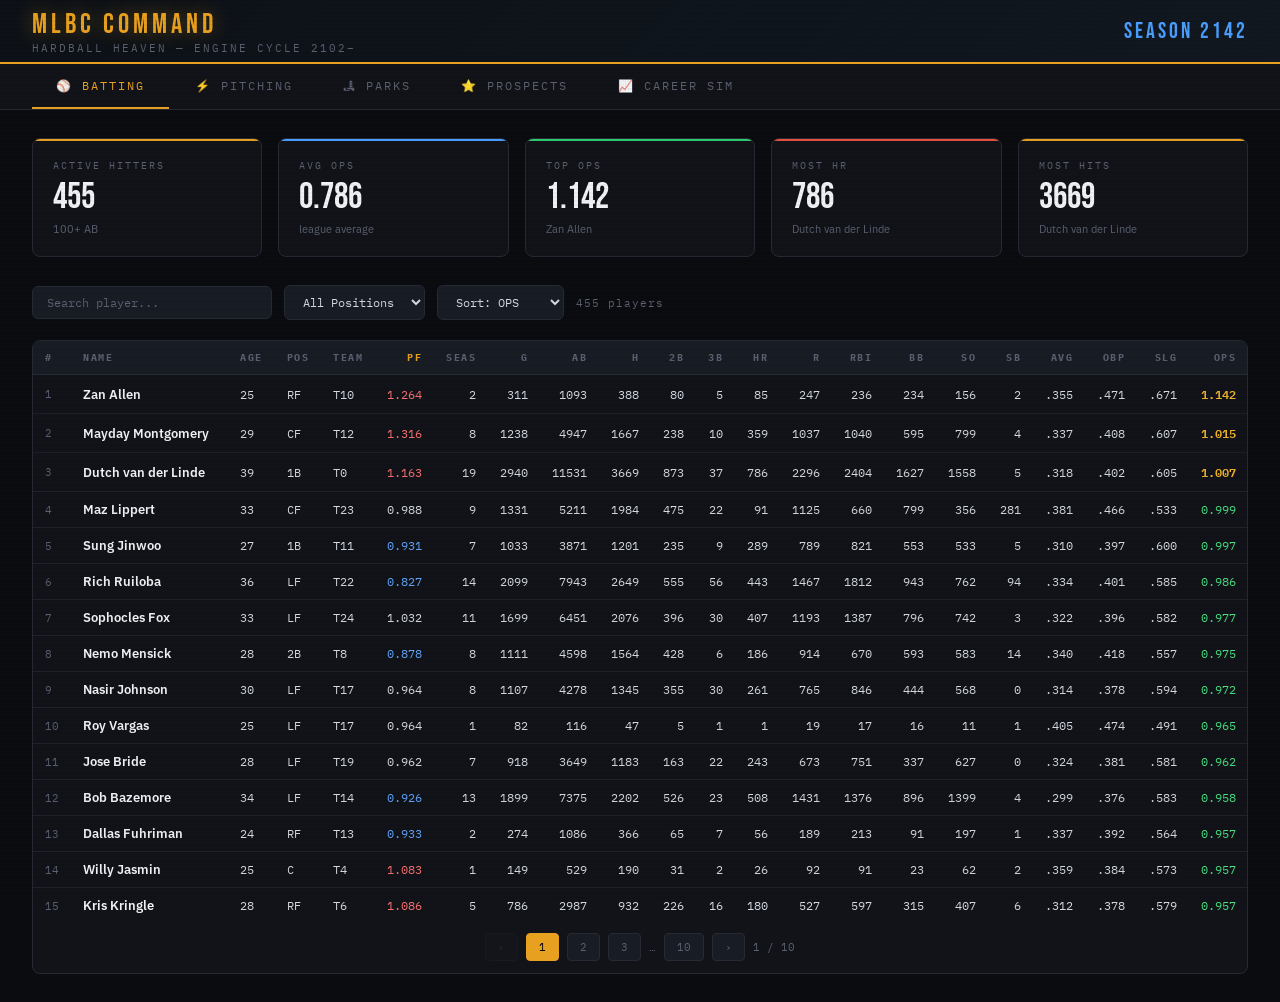
==== index.html @ 5fbd2dc2 "Initial commit - MLBC Season 2142 dashboard" ====
<!DOCTYPE html>
<html lang="en">
<head>
<meta charset="UTF-8">
<meta name="viewport" content="width=device-width, initial-scale=1.0">
<title>MLBC 2142 &mdash; Season Dashboard</title>
<style>@import url('https://fonts.googleapis.com/css2?family=Bebas+Neue&family=IBM+Plex+Mono:wght@400;600&family=IBM+Plex+Sans:wght@300;400;600&display=swap');
:root{--bg:#0a0c10;--surface:#111318;--surface2:#181c24;--border:#252a35;--accent:#e8a020;--accent2:#4a9eff;--accent3:#2ecc71;--danger:#e85040;--text:#d4d8e0;--muted:#5a6070;--white:#f0f2f5;}
*{box-sizing:border-box;margin:0;padding:0;}
body{font-family:'IBM Plex Sans',sans-serif;background:var(--bg);color:var(--text);min-height:100vh;overflow-x:hidden;}
body::before{content:'';position:fixed;inset:0;background:repeating-linear-gradient(0deg,transparent,transparent 2px,rgba(0,0,0,0.03) 2px,rgba(0,0,0,0.03) 4px);pointer-events:none;z-index:9999;}
.header{background:linear-gradient(135deg,#0d1117 0%,#111820 100%);border-bottom:2px solid var(--accent);padding:0 32px;display:flex;align-items:center;justify-content:space-between;height:64px;position:sticky;top:0;z-index:100;}
.header-logo{font-family:'Bebas Neue',sans-serif;font-size:28px;letter-spacing:4px;color:var(--accent);text-shadow:0 0 20px rgba(232,160,32,0.4);}
.header-sub{font-family:'IBM Plex Mono',monospace;font-size:11px;color:var(--muted);letter-spacing:2px;text-transform:uppercase;}
.header-season{font-family:'Bebas Neue',sans-serif;font-size:22px;color:var(--accent2);letter-spacing:3px;}
.nav{display:flex;gap:2px;padding:0 32px;background:var(--surface);border-bottom:1px solid var(--border);}
.nav-tab{padding:14px 24px;font-family:'IBM Plex Mono',monospace;font-size:12px;letter-spacing:2px;text-transform:uppercase;color:var(--muted);cursor:pointer;border-bottom:2px solid transparent;transition:all 0.2s;user-select:none;}
.nav-tab:hover{color:var(--text);}
.nav-tab.active{color:var(--accent);border-bottom-color:var(--accent);}
.main{padding:28px 32px;max-width:1600px;margin:0 auto;}
.page{display:none;}.page.active{display:block;}
.cards{display:grid;grid-template-columns:repeat(auto-fit,minmax(180px,1fr));gap:16px;margin-bottom:28px;}
.card{background:var(--surface);border:1px solid var(--border);border-radius:8px;padding:20px;position:relative;overflow:hidden;}
.card::before{content:'';position:absolute;top:0;left:0;right:0;height:2px;background:var(--accent);}
.card.blue::before{background:var(--accent2);}.card.green::before{background:var(--accent3);}.card.red::before{background:var(--danger);}
.card-label{font-family:'IBM Plex Mono',monospace;font-size:10px;letter-spacing:2px;text-transform:uppercase;color:var(--muted);margin-bottom:8px;}
.card-value{font-family:'Bebas Neue',sans-serif;font-size:36px;color:var(--white);line-height:1;}
.card-sub{font-size:11px;color:var(--muted);margin-top:6px;}
.controls{display:flex;gap:12px;align-items:center;margin-bottom:20px;flex-wrap:wrap;}
.search-box{background:var(--surface2);border:1px solid var(--border);border-radius:6px;padding:8px 14px;color:var(--text);font-family:'IBM Plex Mono',monospace;font-size:12px;width:240px;outline:none;transition:border-color 0.2s;}
.search-box:focus{border-color:var(--accent2);}
.search-box::placeholder{color:var(--muted);}
select.filter{background:var(--surface2);border:1px solid var(--border);border-radius:6px;padding:8px 14px;color:var(--text);font-family:'IBM Plex Mono',monospace;font-size:12px;outline:none;cursor:pointer;}
.sort-label{font-family:'IBM Plex Mono',monospace;font-size:11px;color:var(--muted);letter-spacing:1px;}
.table-wrap{background:var(--surface);border:1px solid var(--border);border-radius:8px;overflow:hidden;}
.table-scroll{overflow-x:auto;max-height:580px;overflow-y:auto;}
table{width:100%;border-collapse:collapse;font-size:13px;}
thead{position:sticky;top:0;z-index:10;background:var(--surface2);}
thead th{padding:10px 12px;text-align:right;font-family:'IBM Plex Mono',monospace;font-size:10px;letter-spacing:1.5px;text-transform:uppercase;color:var(--muted);border-bottom:1px solid var(--border);cursor:pointer;white-space:nowrap;user-select:none;transition:color 0.2s;}
thead th:hover{color:var(--accent);}
thead th:first-child,thead th:nth-child(2),thead th:nth-child(3),thead th:nth-child(4),thead th:nth-child(5){text-align:left;}
.pf-col{color:var(--accent) !important;}
tbody tr{border-bottom:1px solid rgba(37,42,53,0.6);cursor:pointer;transition:background 0.15s;}
tbody tr:hover{background:rgba(74,158,255,0.06);}
td{padding:9px 12px;text-align:right;font-family:'IBM Plex Mono',monospace;font-size:12px;white-space:nowrap;}
td:first-child{text-align:left;font-size:11px;color:var(--muted);}
td:nth-child(2){text-align:left;font-family:'IBM Plex Sans',sans-serif;font-weight:600;font-size:13px;color:var(--white);}
td:nth-child(3),td:nth-child(4),td:nth-child(5){text-align:left;}
.ops-high{color:#f0b429;font-weight:600;}.ops-great{color:#4ade80;}.ops-avg{color:var(--text);}.ops-low{color:#fb7185;}
.era-great{color:#4ade80;font-weight:600;}.era-good{color:#86efac;}.era-avg{color:var(--text);}.era-bad{color:#fb7185;}
.pf-high{color:#f87171;}.pf-mid{color:#d4d8e0;}.pf-low{color:#60a5fa;}
.panel-overlay{display:none;position:fixed;inset:0;background:rgba(0,0,0,0.7);z-index:200;backdrop-filter:blur(3px);}
.panel-overlay.open{display:block;}
.panel{position:fixed;top:0;right:0;bottom:0;width:min(580px,95vw);background:#0f1318;border-left:1px solid var(--border);overflow-y:auto;z-index:201;transform:translateX(100%);transition:transform 0.3s cubic-bezier(0.4,0,0.2,1);}
.panel.open{transform:translateX(0);}
.panel-header{padding:24px 28px 20px;border-bottom:1px solid var(--border);background:var(--surface);display:flex;justify-content:space-between;align-items:flex-start;}
.panel-name{font-family:'Bebas Neue',sans-serif;font-size:32px;color:var(--white);letter-spacing:2px;line-height:1;}
.panel-meta{font-family:'IBM Plex Mono',monospace;font-size:11px;color:var(--muted);margin-top:6px;letter-spacing:1px;}
.panel-close{background:none;border:1px solid var(--border);color:var(--muted);cursor:pointer;border-radius:4px;padding:6px 10px;font-size:16px;transition:all 0.2s;}
.panel-close:hover{color:var(--white);border-color:var(--text);}
.panel-body{padding:24px 28px;}
.stat-grid{display:grid;grid-template-columns:repeat(4,1fr);gap:12px;margin-bottom:24px;}
.stat-box{background:var(--surface2);border:1px solid var(--border);border-radius:6px;padding:12px;text-align:center;}
.stat-box-label{font-family:'IBM Plex Mono',monospace;font-size:9px;letter-spacing:2px;text-transform:uppercase;color:var(--muted);margin-bottom:4px;}
.stat-box-value{font-family:'IBM Plex Mono',monospace;font-size:18px;font-weight:600;color:var(--white);}
.stat-box-value.highlight{color:var(--accent);}
.section-title{font-family:'IBM Plex Mono',monospace;font-size:11px;letter-spacing:2px;text-transform:uppercase;color:var(--muted);margin-bottom:14px;padding-bottom:8px;border-bottom:1px solid var(--border);}
.year-table{width:100%;border-collapse:collapse;font-size:12px;}
.year-table th{font-family:'IBM Plex Mono',monospace;font-size:9px;letter-spacing:1.5px;text-transform:uppercase;color:var(--muted);text-align:right;padding:4px 8px;}
.year-table th:first-child{text-align:left;}
.year-table td{font-family:'IBM Plex Mono',monospace;font-size:11px;text-align:right;padding:5px 8px;border-bottom:1px solid rgba(37,42,53,0.5);}
.year-table td:first-child{text-align:left;color:var(--accent2);}
.ops-bar-wrap{display:flex;align-items:center;gap:4px;margin:5px 0;}
.ops-bar-year{font-family:'IBM Plex Mono',monospace;font-size:10px;color:var(--muted);width:36px;}
.ops-bar-bg{flex:1;height:14px;background:var(--surface2);border-radius:2px;overflow:hidden;}
.ops-bar-fill{height:100%;background:linear-gradient(90deg,var(--accent2),var(--accent));border-radius:2px;}
.ops-bar-val{font-family:'IBM Plex Mono',monospace;font-size:10px;color:var(--text);width:40px;text-align:right;}
.park-grid{display:grid;grid-template-columns:repeat(auto-fill,minmax(280px,1fr));gap:14px;margin-top:4px;}
.park-card{background:var(--surface);border:1px solid var(--border);border-radius:8px;padding:16px 20px;position:relative;overflow:hidden;}
.park-card::before{content:'';position:absolute;top:0;left:0;bottom:0;width:3px;}
.park-card.hitter::before{background:linear-gradient(180deg,#f87171,#f0b429);}
.park-card.neutral::before{background:var(--border);}
.park-card.pitcher::before{background:linear-gradient(180deg,#60a5fa,#34d399);}
.park-card-header{display:flex;justify-content:space-between;align-items:baseline;margin-bottom:10px;}
.park-card-name{font-family:'IBM Plex Mono',monospace;font-size:12px;color:var(--white);letter-spacing:1px;}
.park-card-pf{font-family:'Bebas Neue',sans-serif;font-size:26px;letter-spacing:2px;}
.park-bar-bg{height:8px;background:var(--surface2);border-radius:4px;overflow:hidden;margin-bottom:6px;}
.park-bar-fill{height:100%;border-radius:4px;}
.park-card-stats{display:flex;gap:16px;font-family:'IBM Plex Mono',monospace;font-size:10px;color:var(--muted);}
.sim-layout{display:grid;grid-template-columns:330px 1fr;gap:24px;align-items:start;}
.sim-panel{background:var(--surface);border:1px solid var(--border);border-radius:8px;padding:24px;position:sticky;top:80px;}
.sim-title{font-family:'Bebas Neue',sans-serif;font-size:22px;color:var(--accent);letter-spacing:3px;margin-bottom:20px;}
.sim-field{margin-bottom:16px;}
.sim-field label{display:block;font-family:'IBM Plex Mono',monospace;font-size:10px;letter-spacing:2px;text-transform:uppercase;color:var(--muted);margin-bottom:6px;}
.sim-field select,.sim-field input[type=number]{width:100%;background:var(--surface2);border:1px solid var(--border);border-radius:6px;padding:10px 12px;color:var(--text);font-family:'IBM Plex Mono',monospace;font-size:12px;outline:none;}
.sim-field select:focus,.sim-field input:focus{border-color:var(--accent);}
.btn-run{width:100%;background:var(--accent);color:#000;border:none;border-radius:6px;padding:12px;font-family:'Bebas Neue',sans-serif;font-size:18px;letter-spacing:3px;cursor:pointer;transition:all 0.2s;margin-top:8px;}
.btn-run:hover{background:#f0b429;transform:translateY(-1px);}
.sim-results{background:var(--surface);border:1px solid var(--border);border-radius:8px;padding:24px;}
.sim-player-header{margin-bottom:20px;}
.sim-player-name{font-family:'Bebas Neue',sans-serif;font-size:28px;color:var(--white);letter-spacing:2px;}
.sim-player-base{font-family:'IBM Plex Mono',monospace;font-size:11px;color:var(--muted);margin-top:4px;line-height:1.6;}
.sim-park-note{display:inline-block;margin-top:6px;padding:4px 10px;background:rgba(232,160,32,0.1);border:1px solid rgba(232,160,32,0.3);border-radius:4px;font-family:'IBM Plex Mono',monospace;font-size:10px;color:var(--accent);letter-spacing:1px;}
.sim-empty{text-align:center;padding:80px 20px;color:var(--muted);font-family:'IBM Plex Mono',monospace;font-size:13px;letter-spacing:1px;}
.sim-empty-icon{font-size:48px;display:block;margin-bottom:16px;opacity:0.3;}
.proj-table{width:100%;border-collapse:collapse;font-size:12px;margin-top:16px;}
.proj-table th{font-family:'IBM Plex Mono',monospace;font-size:9px;letter-spacing:1.5px;text-transform:uppercase;color:var(--muted);text-align:right;padding:6px 10px;background:var(--surface2);border-bottom:1px solid var(--border);}
.proj-table th:first-child{text-align:left;}
.proj-table td{font-family:'IBM Plex Mono',monospace;font-size:11px;text-align:right;padding:7px 10px;border-bottom:1px solid rgba(37,42,53,0.5);}
.proj-table td:first-child{text-align:left;color:var(--accent2);}
.proj-table tr.actual{background:rgba(74,158,255,0.05);}
.proj-table tr.projected td:first-child{color:var(--accent);}
.proj-table tr.totals{background:var(--surface2);border-top:2px solid var(--border);}
.proj-table tr.totals td{font-weight:600;color:var(--white);}
.proj-divider td{text-align:center !important;padding:5px;font-family:'IBM Plex Mono',monospace;font-size:10px;letter-spacing:2px;color:var(--accent);background:rgba(232,160,32,0.05);border-top:1px dashed rgba(232,160,32,0.3);border-bottom:1px dashed rgba(232,160,32,0.3);}
.milestone-list{margin-top:20px;}
.milestone{display:flex;align-items:center;gap:12px;padding:10px 14px;background:var(--surface2);border-radius:6px;margin-bottom:8px;border-left:3px solid var(--accent3);}
.milestone.reached{border-left-color:var(--accent3);}.milestone.close{border-left-color:var(--accent);}.milestone.far{border-left-color:var(--border);opacity:0.6;}
.milestone-icon{font-size:18px;}
.milestone-text{font-family:'IBM Plex Mono',monospace;font-size:11px;color:var(--text);flex:1;}
.milestone-val{font-family:'IBM Plex Mono',monospace;font-size:11px;color:var(--muted);text-align:right;}
.assumption-row{display:flex;align-items:center;gap:12px;margin-bottom:10px;}
.assumption-label{font-family:'IBM Plex Mono',monospace;font-size:10px;color:var(--muted);width:110px;letter-spacing:1px;}
input[type=range]{flex:1;accent-color:var(--accent);}
.assumption-val{font-family:'IBM Plex Mono',monospace;font-size:11px;color:var(--accent);width:50px;text-align:right;}
.pagination{display:flex;gap:8px;align-items:center;padding:12px 0;justify-content:center;}
.page-btn{background:var(--surface2);border:1px solid var(--border);color:var(--muted);padding:6px 12px;border-radius:4px;cursor:pointer;font-family:'IBM Plex Mono',monospace;font-size:11px;transition:all 0.2s;}
.page-btn:hover,.page-btn.active{background:var(--accent);color:#000;border-color:var(--accent);}
.page-btn:disabled{opacity:0.3;cursor:default;}
.page-info{font-family:'IBM Plex Mono',monospace;font-size:11px;color:var(--muted);}
@media(max-width:768px){.header{padding:0 16px;}.nav{padding:0 16px;}.main{padding:16px;}.sim-layout{grid-template-columns:1fr;}.sim-panel{position:static;}}
.prospect-grid{display:grid;grid-template-columns:repeat(auto-fill,minmax(300px,1fr));gap:14px;margin-top:4px;}
.prospect-card{background:var(--surface);border:1px solid var(--border);border-radius:8px;padding:16px 18px;cursor:pointer;transition:all 0.2s;position:relative;overflow:hidden;}
.prospect-card:hover{border-color:var(--accent2);background:#13181f;}
.prospect-card::before{content:'';position:absolute;top:0;left:0;right:0;height:2px;}
.prospect-card.elite::before{background:linear-gradient(90deg,#f0b429,#e85040);}
.prospect-card.good::before{background:linear-gradient(90deg,#4a9eff,#2ecc71);}
.prospect-card.avg::before{background:var(--border);}
.prospect-card-top{display:flex;justify-content:space-between;align-items:flex-start;margin-bottom:10px;}
.prospect-name{font-family:'IBM Plex Sans',sans-serif;font-weight:600;font-size:14px;color:var(--white);}
.prospect-pos{font-family:'Bebas Neue',sans-serif;font-size:20px;color:var(--muted);letter-spacing:1px;}
.prospect-meta{font-family:'IBM Plex Mono',monospace;font-size:10px;color:var(--muted);margin-bottom:8px;letter-spacing:1px;}
.prospect-stats{display:flex;gap:10px;margin-bottom:10px;}
.prospect-stat{text-align:center;flex:1;background:var(--surface2);border-radius:4px;padding:6px 4px;}
.prospect-stat-label{font-family:'IBM Plex Mono',monospace;font-size:8px;letter-spacing:1.5px;text-transform:uppercase;color:var(--muted);margin-bottom:2px;}
.prospect-stat-val{font-family:'IBM Plex Mono',monospace;font-size:13px;font-weight:600;color:var(--white);}
.prospect-stat-val.gold{color:var(--accent);}
.prospect-stat-val.blue{color:var(--accent2);}
.eta-bar{margin-top:8px;}
.eta-label{font-family:'IBM Plex Mono',monospace;font-size:9px;color:var(--muted);letter-spacing:1px;margin-bottom:4px;display:flex;justify-content:space-between;}
.eta-track{height:6px;background:var(--surface2);border-radius:3px;overflow:hidden;}
.eta-fill{height:100%;border-radius:3px;background:linear-gradient(90deg,var(--accent2),var(--accent3));}
.prospect-controls{display:flex;gap:10px;align-items:center;margin-bottom:20px;flex-wrap:wrap;}
.grade-badge{display:inline-block;padding:2px 8px;border-radius:3px;font-family:'IBM Plex Mono',monospace;font-size:9px;font-weight:600;letter-spacing:1px;text-transform:uppercase;}
.grade-80{background:rgba(248,113,113,0.2);color:#f87171;border:1px solid rgba(248,113,113,0.4);}
.grade-70{background:rgba(240,180,41,0.2);color:#f0b429;border:1px solid rgba(240,180,41,0.4);}
.grade-60{background:rgba(74,158,255,0.2);color:#4a9eff;border:1px solid rgba(74,158,255,0.4);}
.grade-50{background:rgba(90,96,112,0.2);color:#8892a0;border:1px solid rgba(90,96,112,0.3);}
</style>
</head>
<body>
<div class="header">
  <div>
    <div class="header-logo">MLBC COMMAND</div>
    <div class="header-sub">Hardball Heaven &mdash; Engine Cycle 2102&ndash;</div>
  </div>
  <div class="header-season">SEASON 2142</div>
</div>
<div class="nav">
  <div class="nav-tab active" onclick="showPage('batting',this)">&#9918; BATTING</div>
  <div class="nav-tab" onclick="showPage('pitching',this)">&#9889; PITCHING</div>
  <div class="nav-tab" onclick="showPage('parks',this)">&#127966; PARKS</div>
  <div class="nav-tab" onclick="showPage('prospects',this)">&#11088; PROSPECTS</div>
  <div class="nav-tab" onclick="showPage('sim',this)">&#128200; CAREER SIM</div>
</div>
<div class="main">

<div id="page-batting" class="page active">
  <div class="cards">
    <div class="card"><div class="card-label">Active Hitters</div><div class="card-value" id="stat-hitters">&#8212;</div><div class="card-sub">100+ AB</div></div>
    <div class="card blue"><div class="card-label">Avg OPS</div><div class="card-value" id="stat-avg-ops">&#8212;</div><div class="card-sub">league average</div></div>
    <div class="card green"><div class="card-label">Top OPS</div><div class="card-value" id="stat-top-ops">&#8212;</div><div class="card-sub" id="stat-top-ops-name">&#8212;</div></div>
    <div class="card red"><div class="card-label">Most HR</div><div class="card-value" id="stat-top-hr">&#8212;</div><div class="card-sub" id="stat-top-hr-name">&#8212;</div></div>
    <div class="card"><div class="card-label">Most Hits</div><div class="card-value" id="stat-top-h">&#8212;</div><div class="card-sub" id="stat-top-h-name">&#8212;</div></div>
  </div>
  <div class="controls">
    <input class="search-box" type="text" id="bat-search" placeholder="Search player..." oninput="filterBat()">
    <select class="filter" id="bat-pos" onchange="filterBat()">
      <option value="">All Positions</option>
      <option>C</option><option>1B</option><option>2B</option><option>3B</option>
      <option>SS</option><option>LF</option><option>CF</option><option>RF</option><option>DH</option>
    </select>
    <select class="filter" id="bat-sort" onchange="filterBat()">
      <option value="OPS">Sort: OPS</option><option value="HR">Sort: HR</option>
      <option value="H">Sort: Hits</option><option value="RBI">Sort: RBI</option>
      <option value="R">Sort: Runs</option><option value="AVG">Sort: AVG</option>
      <option value="SB">Sort: SB</option><option value="G">Sort: Games</option>
      <option value="age">Sort: Age</option>
    </select>
    <span class="sort-label" id="bat-count"></span>
  </div>
  <div class="table-wrap"><div class="table-scroll">
    <table><thead><tr>
      <th>#</th><th onclick="setSortBat('name')">Name</th><th onclick="setSortBat('age')">Age</th>
      <th onclick="setSortBat('pos')">Pos</th><th onclick="setSortBat('team_id')">Team</th>
      <th class="pf-col" title="Park Factor">PF</th>
      <th onclick="setSortBat('seasons')">Seas</th><th onclick="setSortBat('G')">G</th>
      <th onclick="setSortBat('AB')">AB</th><th onclick="setSortBat('H')">H</th>
      <th onclick="setSortBat('B2')">2B</th><th onclick="setSortBat('B3')">3B</th>
      <th onclick="setSortBat('HR')">HR</th><th onclick="setSortBat('R')">R</th>
      <th onclick="setSortBat('RBI')">RBI</th><th onclick="setSortBat('BB')">BB</th>
      <th onclick="setSortBat('SO')">SO</th><th onclick="setSortBat('SB')">SB</th>
      <th onclick="setSortBat('AVG')">AVG</th><th onclick="setSortBat('OBP')">OBP</th>
      <th onclick="setSortBat('SLG')">SLG</th><th onclick="setSortBat('OPS')">OPS</th>
    </tr></thead><tbody id="bat-tbody"></tbody></table>
  </div><div class="pagination" id="bat-pagination"></div></div>
</div>

<div id="page-pitching" class="page">
  <div class="cards">
    <div class="card"><div class="card-label">Active Pitchers</div><div class="card-value" id="stat-pitchers">&#8212;</div><div class="card-sub">100+ IP</div></div>
    <div class="card blue"><div class="card-label">Top ERA</div><div class="card-value" id="stat-top-era">&#8212;</div><div class="card-sub" id="stat-top-era-name">&#8212;</div></div>
    <div class="card green"><div class="card-label">Most Wins</div><div class="card-value" id="stat-top-w">&#8212;</div><div class="card-sub" id="stat-top-w-name">&#8212;</div></div>
    <div class="card red"><div class="card-label">Most K</div><div class="card-value" id="stat-top-k">&#8212;</div><div class="card-sub" id="stat-top-k-name">&#8212;</div></div>
    <div class="card"><div class="card-label">Most Saves</div><div class="card-value" id="stat-top-sv">&#8212;</div><div class="card-sub" id="stat-top-sv-name">&#8212;</div></div>
  </div>
  <div class="controls">
    <input class="search-box" type="text" id="pit-search" placeholder="Search pitcher..." oninput="filterPit()">
    <select class="filter" id="pit-role" onchange="filterPit()">
      <option value="">All Roles</option><option value="SP">Starters (SP)</option>
      <option value="RP">Relievers (RP)</option><option value="CL">Closers (SV&#8805;20)</option>
    </select>
    <select class="filter" id="pit-sort" onchange="filterPit()">
      <option value="ERA">Sort: ERA</option><option value="W">Sort: Wins</option>
      <option value="K">Sort: Strikeouts</option><option value="IP">Sort: IP</option>
      <option value="WHIP">Sort: WHIP</option><option value="K9">Sort: K/9</option>
      <option value="SV">Sort: Saves</option><option value="OPS_against">Sort: OPS-vs</option>
    </select>
    <label style="font-family:'IBM Plex Mono',monospace;font-size:11px;color:#5a6070;cursor:pointer;display:flex;align-items:center;gap:6px;"><input type="checkbox" id="pit-qualified" onchange="filterPit()"> Qualified only</label>
    <span class="sort-label" id="pit-count"></span>
  </div>
  <div class="table-wrap"><div class="table-scroll">
    <table><thead><tr>
      <th>#</th><th onclick="setSortPit('name')">Name</th><th onclick="setSortPit('age')">Age</th>
      <th onclick="setSortPit('G')">G</th><th onclick="setSortPit('GS')">GS</th>
      <th onclick="setSortPit('IP')">IP</th><th onclick="setSortPit('W')">W</th>
      <th onclick="setSortPit('L')">L</th><th onclick="setSortPit('SV')">SV</th>
      <th onclick="setSortPit('HLD')">HLD</th><th onclick="setSortPit('CG')">CG</th>
      <th onclick="setSortPit('SHO')">SHO</th><th onclick="setSortPit('H')">H</th>
      <th onclick="setSortPit('HR')">HR</th><th onclick="setSortPit('BB')">BB</th>
      <th onclick="setSortPit('K')">K</th><th onclick="setSortPit('ERA')">ERA</th>
      <th onclick="setSortPit('WHIP')">WHIP</th><th onclick="setSortPit('K/9')">K/9</th><th onclick="setSortPit('OPS_against')" title="OPS Against">OPS-vs</th>
    </tr></thead><tbody id="pit-tbody"></tbody></table>
  </div><div class="pagination" id="pit-pagination"></div></div>
</div>

<div id="page-parks" class="page">
  <div class="cards">
    <div class="card green"><div class="card-label">Most HR-Friendly</div><div class="card-value" id="park-top">&#8212;</div><div class="card-sub" id="park-top-sub">&#8212;</div></div>
    <div class="card red"><div class="card-label">Most Pitcher-Friendly</div><div class="card-value" id="park-bot">&#8212;</div><div class="card-sub" id="park-bot-sub">&#8212;</div></div>
    <div class="card blue"><div class="card-label">League Avg HR/AB</div><div class="card-value" id="park-avg-hr">&#8212;</div><div class="card-sub">all parks combined</div></div>
  </div>
  <div class="park-grid" id="park-grid"></div>
  <div style="margin-top:12px;font-family:'IBM Plex Mono',monospace;font-size:10px;color:#5a6070;letter-spacing:1px;">
    * Park factors derived from 2141 season game logs. Based on all AB at each home park. PF &gt; 1.0 = hitter-friendly. Team IDs = internal engine numbers.
  </div>
</div>

<div id="page-prospects" class="page">
  <div class="cards">
    <div class="card"><div class="card-label">Total Prospects</div><div class="card-value" id="pros-total">&#8212;</div><div class="card-sub">in system</div></div>
    <div class="card green"><div class="card-label">Elite (80 grade)</div><div class="card-value" id="pros-elite">&#8212;</div><div class="card-sub">H: OPS 1.000+ / P: OPS-vs &le;.650</div></div>
    <div class="card blue"><div class="card-label">Plus (70 grade)</div><div class="card-value" id="pros-plus">&#8212;</div><div class="card-sub">H: OPS .930+ / P: OPS-vs &le;.700</div></div>
    <div class="card red"><div class="card-label">ETA This Year</div><div class="card-value" id="pros-eta-now">&#8212;</div><div class="card-sub">projected MLB ready 2142</div></div>
  </div>
  <div class="prospect-controls">
    <input class="search-box" type="text" id="pros-search" placeholder="Search prospect..." oninput="filterProspects()">
    <select class="filter" id="pros-pos" onchange="filterProspects()">
      <option value="">All Positions</option>
      <option value="H">Hitters only</option>
      <option value="P">Pitchers only</option>
      <option>C</option><option>1B</option><option>2B</option><option>3B</option>
      <option>SS</option><option>LF</option><option>CF</option><option>RF</option>
    </select>
    <select class="filter" id="pros-team" onchange="filterProspects()">
      <option value="">All Teams</option>
    </select>
    <select class="filter" id="pros-eta" onchange="filterProspects()">
      <option value="">Any ETA</option>
      <option value="2142">Ready NOW (2142)</option>
      <option value="2143">Within 2 years</option>
      <option value="2144">Within 3 years</option>
      <option value="2145">Within 4 years</option>
    </select>
    <select class="filter" id="pros-sort" onchange="filterProspects()">
      <option value="ops_card">Sort: Grade (card)</option>
      <option value="mil_ops">Sort: MiLB OPS (hitters)</option>
      <option value="era">Sort: ERA (pitchers)</option>
      <option value="eta">Sort: ETA (soonest)</option>
      <option value="age">Sort: Age (youngest)</option>
      <option value="level">Sort: Level (highest)</option>
    </select>
    <span class="sort-label" id="pros-count"></span>
  </div>
  <div class="prospect-grid" id="prospect-grid"></div>
  <div class="pagination" id="pros-pagination"></div>
</div>
<div id="page-sim" class="page">
  <div class="sim-layout">
    <div class="sim-panel">
      <div class="sim-title">Career Projector</div>
      <div class="sim-field">
        <label>Select Player</label>
        <select id="sim-player-select" onchange="onSimPlayerChange()">
          <option value="">&#8212; Choose a player &#8212;</option>
        </select>
      </div>
      <div id="sim-player-info" style="display:none;margin-bottom:16px;padding:12px;background:#181c24;border-radius:6px;border:1px solid #252a35;">
        <div style="font-family:'IBM Plex Mono',monospace;font-size:10px;color:#5a6070;letter-spacing:1px;margin-bottom:6px;">CURRENT PARK</div>
        <div id="sim-park-display" style="font-family:'IBM Plex Mono',monospace;font-size:13px;color:#e8a020;"></div>
        <div id="sim-park-factor" style="font-family:'IBM Plex Mono',monospace;font-size:11px;color:#d4d8e0;margin-top:4px;"></div>
      </div>
      <div class="sim-field">
        <label>Project Through Age</label>
        <input type="number" id="sim-retire-age" value="38" min="28" max="45">
      </div>
      <div class="sim-field">
        <label>Park for Projection</label>
        <select id="sim-park-select">
          <option value="-1">Same as current park</option>
        </select>
      </div>
      <div style="margin:16px 0 12px;border-top:1px solid #252a35;padding-top:16px;">
        <div class="section-title">Aging Assumptions</div>
      </div>
      <div class="assumption-row">
        <div class="assumption-label">Baseline Yrs</div>
        <input type="range" id="sim-baseline-yrs" min="1" max="7" value="3" oninput="updateSliderVal('sim-baseline-yrs','baseline-yrs-val',' yrs')">
        <div class="assumption-val" id="baseline-yrs-val">3 yrs</div>
      </div>
      <div class="assumption-row">
        <div class="assumption-label">Peak Age</div>
        <input type="range" id="sim-peak-age" min="25" max="32" value="28" oninput="updateSliderVal('sim-peak-age','peak-age-val','')">
        <div class="assumption-val" id="peak-age-val">28</div>
      </div>
      <div class="assumption-row">
        <div class="assumption-label">Peak Duration</div>
        <input type="range" id="sim-peak-dur" min="1" max="6" value="3" oninput="updateSliderVal('sim-peak-dur','peak-dur-val',' yrs')">
        <div class="assumption-val" id="peak-dur-val">3 yrs</div>
      </div>
      <div class="assumption-row">
        <div class="assumption-label">Decline Rate</div>
        <input type="range" id="sim-decline" min="1" max="10" value="3" oninput="updateSliderVal('sim-decline','decline-val','%')">
        <div class="assumption-val" id="decline-val">3%</div>
      </div>
      <div class="assumption-row">
        <div class="assumption-label">Games/Season</div>
        <input type="range" id="sim-games" min="100" max="162" value="150" oninput="updateSliderVal('sim-games','games-val','')">
        <div class="assumption-val" id="games-val">150</div>
      </div>
      <button class="btn-run" onclick="runSim()">&#9654; RUN PROJECTION</button>
    </div>
    <div class="sim-results">
      <div id="sim-output">
        <div class="sim-empty">
          <span class="sim-empty-icon">&#128202;</span>
          Select a player and click Run Projection
        </div>
      </div>
    </div>
  </div>
</div>

</div>
<div class="panel-overlay" id="panel-overlay" onclick="closePanel()"></div>
<div class="panel" id="player-panel">
  <div class="panel-header">
    <div>
      <div class="panel-name" id="panel-name">&#8212;</div>
      <div class="panel-meta" id="panel-meta">&#8212;</div>
    </div>
    <button class="panel-close" onclick="closePanel()">&#x2715;</button>
  </div>
  <div class="panel-body" id="panel-body"></div>
</div>
<script>
const HITTERS = [{"id": 2298, "name": "Zan Allen", "age": 25, "pos": "RF", "team": "Boston", "seasons": 2, "G": 311, "AB": 1093, "H": 388, "B2": 80, "B3": 5, "HR": 85, "R": 247, "RBI": 236, "BB": 234, "SO": 156, "SB": 2, "HBP": 13, "AVG": 0.355, "OBP": 0.471, "SLG": 0.671, "OPS": 1.142, "team_id": 10, "park_factor": 1.264, "hr_rate_raw": 0.0778, "hr_rate_neutral": 0.0615}, {"id": 2477, "name": "Mayday Montgomery", "age": 29, "pos": "CF", "team": "Team 12", "seasons": 8, "G": 1238, "AB": 4947, "H": 1667, "B2": 238, "B3": 10, "HR": 359, "R": 1037, "RBI": 1040, "BB": 595, "SO": 799, "SB": 4, "HBP": 30, "AVG": 0.337, "OBP": 0.408, "SLG": 0.607, "OPS": 1.015, "team_id": 12, "park_factor": 1.316, "hr_rate_raw": 0.0726, "hr_rate_neutral": 0.0551}, {"id": 3, "name": "Dutch van der Linde", "age": 39, "pos": "1B", "team": "Team 0", "seasons": 19, "G": 2940, "AB": 11531, "H": 3669, "B2": 873, "B3": 37, "HR": 786, "R": 2296, "RBI": 2404, "BB": 1627, "SO": 1558, "SB": 5, "HBP": 67, "AVG": 0.318, "OBP": 0.402, "SLG": 0.605, "OPS": 1.007, "team_id": 0, "park_factor": 1.163, "hr_rate_raw": 0.0682, "hr_rate_neutral": 0.0586}, {"id": 1155, "name": "Maz Lippert", "age": 33, "pos": "CF", "team": "Colorado", "seasons": 9, "G": 1331, "AB": 5211, "H": 1984, "B2": 475, "B3": 22, "HR": 91, "R": 1125, "RBI": 660, "BB": 799, "SO": 356, "SB": 281, "HBP": 54, "AVG": 0.381, "OBP": 0.466, "SLG": 0.533, "OPS": 0.999, "team_id": 23, "park_factor": 0.988, "hr_rate_raw": 0.0175, "hr_rate_neutral": 0.0177}, {"id": 2030, "name": "Sung Jinwoo", "age": 27, "pos": "1B", "team": "Team 11", "seasons": 7, "G": 1033, "AB": 3871, "H": 1201, "B2": 235, "B3": 9, "HR": 289, "R": 789, "RBI": 821, "BB": 553, "SO": 533, "SB": 5, "HBP": 26, "AVG": 0.31, "OBP": 0.397, "SLG": 0.6, "OPS": 0.997, "team_id": 11, "park_factor": 0.931, "hr_rate_raw": 0.0747, "hr_rate_neutral": 0.0802}, {"id": 1873, "name": "Rich Ruiloba", "age": 36, "pos": "LF", "team": "Cleveland", "seasons": 14, "G": 2099, "AB": 7943, "H": 2649, "B2": 555, "B3": 56, "HR": 443, "R": 1467, "RBI": 1812, "BB": 943, "SO": 762, "SB": 94, "HBP": 47, "AVG": 0.334, "OBP": 0.401, "SLG": 0.585, "OPS": 0.986, "team_id": 22, "park_factor": 0.827, "hr_rate_raw": 0.0558, "hr_rate_neutral": 0.0674}, {"id": 2921, "name": "Sophocles Fox", "age": 33, "pos": "LF", "team": "Team 24", "seasons": 11, "G": 1699, "AB": 6451, "H": 2076, "B2": 396, "B3": 30, "HR": 407, "R": 1193, "RBI": 1387, "BB": 796, "SO": 742, "SB": 3, "HBP": 29, "AVG": 0.322, "OBP": 0.396, "SLG": 0.582, "OPS": 0.977, "team_id": 24, "park_factor": 1.032, "hr_rate_raw": 0.0631, "hr_rate_neutral": 0.0611}, {"id": 1017, "name": "Nemo Mensick", "age": 28, "pos": "2B", "team": "Team 8", "seasons": 8, "G": 1111, "AB": 4598, "H": 1564, "B2": 428, "B3": 6, "HR": 186, "R": 914, "RBI": 670, "BB": 593, "SO": 583, "SB": 14, "HBP": 36, "AVG": 0.34, "OBP": 0.418, "SLG": 0.557, "OPS": 0.975, "team_id": 8, "park_factor": 0.878, "hr_rate_raw": 0.0405, "hr_rate_neutral": 0.0461}, {"id": 2722, "name": "Nasir Johnson", "age": 30, "pos": "LF", "team": "Team 17", "seasons": 8, "G": 1107, "AB": 4278, "H": 1345, "B2": 355, "B3": 30, "HR": 261, "R": 765, "RBI": 846, "BB": 444, "SO": 568, "SB": 0, "HBP": 15, "AVG": 0.314, "OBP": 0.378, "SLG": 0.594, "OPS": 0.972, "team_id": 17, "park_factor": 0.964, "hr_rate_raw": 0.061, "hr_rate_neutral": 0.0633}, {"id": 1297, "name": "Roy Vargas", "age": 25, "pos": "LF", "team": "Team 17", "seasons": 1, "G": 82, "AB": 116, "H": 47, "B2": 5, "B3": 1, "HR": 1, "R": 19, "RBI": 17, "BB": 16, "SO": 11, "SB": 1, "HBP": 0, "AVG": 0.405, "OBP": 0.474, "SLG": 0.491, "OPS": 0.965, "team_id": 17, "park_factor": 0.964, "hr_rate_raw": 0.0086, "hr_rate_neutral": 0.0089}, {"id": 1028, "name": "Jose Bride", "age": 28, "pos": "LF", "team": "Chicago Cubs", "seasons": 7, "G": 918, "AB": 3649, "H": 1183, "B2": 163, "B3": 22, "HR": 243, "R": 673, "RBI": 751, "BB": 337, "SO": 627, "SB": 0, "HBP": 20, "AVG": 0.324, "OBP": 0.381, "SLG": 0.581, "OPS": 0.962, "team_id": 19, "park_factor": 0.962, "hr_rate_raw": 0.0666, "hr_rate_neutral": 0.0692}, {"id": 333, "name": "Bob Bazemore", "age": 34, "pos": "LF", "team": "Team 14", "seasons": 13, "G": 1899, "AB": 7375, "H": 2202, "B2": 526, "B3": 23, "HR": 508, "R": 1431, "RBI": 1376, "BB": 896, "SO": 1399, "SB": 4, "HBP": 51, "AVG": 0.299, "OBP": 0.376, "SLG": 0.583, "OPS": 0.958, "team_id": 14, "park_factor": 0.926, "hr_rate_raw": 0.0689, "hr_rate_neutral": 0.0744}, {"id": 2105, "name": "Dallas Fuhriman", "age": 24, "pos": "RF", "team": "Team 13", "seasons": 2, "G": 274, "AB": 1086, "H": 366, "B2": 65, "B3": 7, "HR": 56, "R": 189, "RBI": 213, "BB": 91, "SO": 197, "SB": 1, "HBP": 11, "AVG": 0.337, "OBP": 0.392, "SLG": 0.564, "OPS": 0.957, "team_id": 13, "park_factor": 0.933, "hr_rate_raw": 0.0516, "hr_rate_neutral": 0.0553}, {"id": 2186, "name": "Willy Jasmin", "age": 25, "pos": "C", "team": "Team 4", "seasons": 1, "G": 149, "AB": 529, "H": 190, "B2": 31, "B3": 2, "HR": 26, "R": 92, "RBI": 91, "BB": 23, "SO": 62, "SB": 2, "HBP": 0, "AVG": 0.359, "OBP": 0.384, "SLG": 0.573, "OPS": 0.957, "team_id": 4, "park_factor": 1.083, "hr_rate_raw": 0.0491, "hr_rate_neutral": 0.0454}, {"id": 2881, "name": "Kris Kringle", "age": 28, "pos": "RF", "team": "Baltimore", "seasons": 5, "G": 786, "AB": 2987, "H": 932, "B2": 226, "B3": 16, "HR": 180, "R": 527, "RBI": 597, "BB": 315, "SO": 407, "SB": 6, "HBP": 18, "AVG": 0.312, "OBP": 0.378, "SLG": 0.579, "OPS": 0.957, "team_id": 6, "park_factor": 1.086, "hr_rate_raw": 0.0603, "hr_rate_neutral": 0.0555}, {"id": 3005, "name": "Ed Peeples", "age": 25, "pos": "C", "team": "Team 24", "seasons": 2, "G": 308, "AB": 1172, "H": 376, "B2": 85, "B3": 0, "HR": 56, "R": 210, "RBI": 192, "BB": 196, "SO": 198, "SB": 0, "HBP": 7, "AVG": 0.321, "OBP": 0.42, "SLG": 0.537, "OPS": 0.956, "team_id": 24, "park_factor": 1.032, "hr_rate_raw": 0.0478, "hr_rate_neutral": 0.0463}, {"id": 2424, "name": "Lucius Vorenus", "age": 24, "pos": "CF", "team": "Team 0", "seasons": 3, "G": 468, "AB": 2034, "H": 700, "B2": 193, "B3": 11, "HR": 82, "R": 358, "RBI": 295, "BB": 124, "SO": 202, "SB": 8, "HBP": 8, "AVG": 0.344, "OBP": 0.382, "SLG": 0.571, "OPS": 0.952, "team_id": 0, "park_factor": 1.163, "hr_rate_raw": 0.0403, "hr_rate_neutral": 0.0347}, {"id": 6, "name": "Jesse Ryder", "age": 26, "pos": "1B", "team": "Team 7", "seasons": 5, "G": 669, "AB": 2571, "H": 813, "B2": 190, "B3": 10, "HR": 142, "R": 429, "RBI": 498, "BB": 301, "SO": 581, "SB": 4, "HBP": 10, "AVG": 0.316, "OBP": 0.387, "SLG": 0.564, "OPS": 0.951, "team_id": 7, "park_factor": 1.099, "hr_rate_raw": 0.0552, "hr_rate_neutral": 0.0503}, {"id": 1696, "name": "MC Zwart", "age": 37, "pos": "1B", "team": "Cleveland", "seasons": 17, "G": 2307, "AB": 8762, "H": 2482, "B2": 513, "B3": 24, "HR": 676, "R": 1668, "RBI": 1863, "BB": 1181, "SO": 1415, "SB": 4, "HBP": 62, "AVG": 0.283, "OBP": 0.37, "SLG": 0.579, "OPS": 0.949, "team_id": 22, "park_factor": 0.827, "hr_rate_raw": 0.0772, "hr_rate_neutral": 0.0933}, {"id": 1676, "name": "Razor T. Shines", "age": 39, "pos": "CF", "team": "Team 26", "seasons": 18, "G": 2625, "AB": 10276, "H": 3121, "B2": 603, "B3": 41, "HR": 679, "R": 1795, "RBI": 2090, "BB": 1259, "SO": 2350, "SB": 10, "HBP": 59, "AVG": 0.304, "OBP": 0.38, "SLG": 0.569, "OPS": 0.948, "team_id": 26, "park_factor": 0.917, "hr_rate_raw": 0.0661, "hr_rate_neutral": 0.0721}, {"id": 1373, "name": "Duncan Idaho", "age": 30, "pos": "LF", "team": "Team 3", "seasons": 9, "G": 1394, "AB": 5205, "H": 1512, "B2": 290, "B3": 32, "HR": 326, "R": 985, "RBI": 1083, "BB": 915, "SO": 1414, "SB": 11, "HBP": 43, "AVG": 0.29, "OBP": 0.399, "SLG": 0.546, "OPS": 0.945, "team_id": 3, "park_factor": 1.101, "hr_rate_raw": 0.0626, "hr_rate_neutral": 0.0569}, {"id": 2862, "name": "Ivan Hendrix", "age": 36, "pos": "RF", "team": "Team 24", "seasons": 12, "G": 1847, "AB": 6660, "H": 1961, "B2": 273, "B3": 43, "HR": 421, "R": 1318, "RBI": 1249, "BB": 1237, "SO": 1621, "SB": 83, "HBP": 45, "AVG": 0.294, "OBP": 0.405, "SLG": 0.538, "OPS": 0.943, "team_id": 24, "park_factor": 1.032, "hr_rate_raw": 0.0632, "hr_rate_neutral": 0.0613}, {"id": 2136, "name": "Domingo Briseno", "age": 28, "pos": "SS", "team": "Team 25", "seasons": 3, "G": 40, "AB": 139, "H": 43, "B2": 8, "B3": 1, "HR": 9, "R": 24, "RBI": 27, "BB": 12, "SO": 31, "SB": 0, "HBP": 1, "AVG": 0.309, "OBP": 0.364, "SLG": 0.576, "OPS": 0.939, "team_id": 25, "park_factor": 0.872, "hr_rate_raw": 0.0647, "hr_rate_neutral": 0.0743}, {"id": 816, "name": "Johnnie Gahl", "age": 27, "pos": "LF", "team": "Cleveland", "seasons": 2, "G": 72, "AB": 182, "H": 64, "B2": 11, "B3": 4, "HR": 6, "R": 28, "RBI": 37, "BB": 11, "SO": 24, "SB": 1, "HBP": 0, "AVG": 0.352, "OBP": 0.381, "SLG": 0.555, "OPS": 0.936, "team_id": 22, "park_factor": 0.827, "hr_rate_raw": 0.033, "hr_rate_neutral": 0.0399}, {"id": 2809, "name": "Jaime Hall", "age": 31, "pos": "2B", "team": "Team 26", "seasons": 7, "G": 1078, "AB": 4320, "H": 1325, "B2": 260, "B3": 19, "HR": 269, "R": 790, "RBI": 905, "BB": 468, "SO": 854, "SB": 1, "HBP": 18, "AVG": 0.307, "OBP": 0.373, "SLG": 0.562, "OPS": 0.935, "team_id": 26, "park_factor": 0.917, "hr_rate_raw": 0.0623, "hr_rate_neutral": 0.0679}, {"id": 1196, "name": "Marcus Webb", "age": 31, "pos": "2B", "team": "Team 15", "seasons": 9, "G": 1153, "AB": 4480, "H": 1461, "B2": 182, "B3": 20, "HR": 191, "R": 898, "RBI": 659, "BB": 772, "SO": 703, "SB": 1, "HBP": 45, "AVG": 0.326, "OBP": 0.427, "SLG": 0.504, "OPS": 0.93, "team_id": 15, "park_factor": 1.058, "hr_rate_raw": 0.0426, "hr_rate_neutral": 0.0403}, {"id": 122, "name": "Brenton Pendry", "age": 33, "pos": "1B", "team": "Team 29", "seasons": 13, "G": 2008, "AB": 7546, "H": 2253, "B2": 403, "B3": 25, "HR": 489, "R": 1320, "RBI": 1420, "BB": 878, "SO": 1830, "SB": 0, "HBP": 45, "AVG": 0.299, "OBP": 0.373, "SLG": 0.553, "OPS": 0.926, "team_id": 29, "park_factor": 1.013, "hr_rate_raw": 0.0648, "hr_rate_neutral": 0.064}, {"id": 351, "name": "Tanka Jahari", "age": 24, "pos": "2B", "team": "Team 0", "seasons": 3, "G": 188, "AB": 725, "H": 223, "B2": 40, "B3": 2, "HR": 44, "R": 122, "RBI": 132, "BB": 69, "SO": 125, "SB": 0, "HBP": 7, "AVG": 0.308, "OBP": 0.372, "SLG": 0.55, "OPS": 0.922, "team_id": 0, "park_factor": 1.163, "hr_rate_raw": 0.0607, "hr_rate_neutral": 0.0522}, {"id": 204, "name": "George Halat", "age": 27, "pos": "LF", "team": "Team 26", "seasons": 3, "G": 465, "AB": 1617, "H": 541, "B2": 112, "B3": 16, "HR": 51, "R": 272, "RBI": 257, "BB": 178, "SO": 244, "SB": 22, "HBP": 3, "AVG": 0.335, "OBP": 0.4, "SLG": 0.518, "OPS": 0.918, "team_id": 26, "park_factor": 0.917, "hr_rate_raw": 0.0315, "hr_rate_neutral": 0.0344}, {"id": 2357, "name": "Marv Duryee", "age": 27, "pos": "RF", "team": "Cleveland", "seasons": 3, "G": 144, "AB": 303, "H": 100, "B2": 11, "B3": 1, "HR": 15, "R": 46, "RBI": 69, "BB": 26, "SO": 37, "SB": 10, "HBP": 3, "AVG": 0.33, "OBP": 0.385, "SLG": 0.521, "OPS": 0.907, "team_id": 22, "park_factor": 0.827, "hr_rate_raw": 0.0495, "hr_rate_neutral": 0.0599}, {"id": 1338, "name": "Tanjiro Kamado", "age": 34, "pos": "LF", "team": "Team 11", "seasons": 11, "G": 1694, "AB": 6519, "H": 2054, "B2": 370, "B3": 22, "HR": 312, "R": 1147, "RBI": 1229, "BB": 716, "SO": 799, "SB": 34, "HBP": 34, "AVG": 0.315, "OBP": 0.383, "SLG": 0.522, "OPS": 0.905, "team_id": 11, "park_factor": 0.931, "hr_rate_raw": 0.0479, "hr_rate_neutral": 0.0514}, {"id": 2707, "name": "Andrew Rice", "age": 36, "pos": "1B", "team": "Chicago Cubs", "seasons": 16, "G": 2427, "AB": 9155, "H": 2797, "B2": 543, "B3": 21, "HR": 461, "R": 1557, "RBI": 1690, "BB": 1141, "SO": 1026, "SB": 6, "HBP": 54, "AVG": 0.306, "OBP": 0.382, "SLG": 0.52, "OPS": 0.902, "team_id": 19, "park_factor": 0.962, "hr_rate_raw": 0.0504, "hr_rate_neutral": 0.0523}, {"id": 116, "name": "Travis Iwanski", "age": 26, "pos": "1B", "team": "Team 16", "seasons": 4, "G": 432, "AB": 1586, "H": 469, "B2": 68, "B3": 5, "HR": 100, "R": 271, "RBI": 319, "BB": 172, "SO": 282, "SB": 0, "HBP": 9, "AVG": 0.296, "OBP": 0.365, "SLG": 0.534, "OPS": 0.899, "team_id": 16, "park_factor": 0.909, "hr_rate_raw": 0.0631, "hr_rate_neutral": 0.0694}, {"id": 1029, "name": "Ham Porter", "age": 26, "pos": "C", "team": "Team 27", "seasons": 3, "G": 330, "AB": 1185, "H": 338, "B2": 46, "B3": 3, "HR": 76, "R": 200, "RBI": 233, "BB": 178, "SO": 224, "SB": 0, "HBP": 9, "AVG": 0.285, "OBP": 0.377, "SLG": 0.522, "OPS": 0.899, "team_id": 27, "park_factor": 1.032, "hr_rate_raw": 0.0641, "hr_rate_neutral": 0.0621}, {"id": 1389, "name": "Ryan Kruse", "age": 36, "pos": "RF", "team": "Team 12", "seasons": 13, "G": 1657, "AB": 6116, "H": 1993, "B2": 443, "B3": 15, "HR": 217, "R": 1005, "RBI": 993, "BB": 629, "SO": 643, "SB": 4, "HBP": 33, "AVG": 0.326, "OBP": 0.389, "SLG": 0.51, "OPS": 0.898, "team_id": 12, "park_factor": 1.316, "hr_rate_raw": 0.0355, "hr_rate_neutral": 0.027}, {"id": 298, "name": "Deuce Manoogian", "age": 28, "pos": "LF", "team": "Team 2", "seasons": 6, "G": 880, "AB": 3377, "H": 1123, "B2": 206, "B3": 20, "HR": 131, "R": 519, "RBI": 618, "BB": 244, "SO": 522, "SB": 6, "HBP": 7, "AVG": 0.333, "OBP": 0.374, "SLG": 0.522, "OPS": 0.896, "team_id": 2, "park_factor": 1.111, "hr_rate_raw": 0.0388, "hr_rate_neutral": 0.0349}, {"id": 282, "name": "Boyd Chester", "age": 25, "pos": "CF", "team": "Team 16", "seasons": 2, "G": 194, "AB": 795, "H": 291, "B2": 54, "B3": 2, "HR": 14, "R": 113, "RBI": 125, "BB": 49, "SO": 100, "SB": 0, "HBP": 3, "AVG": 0.366, "OBP": 0.404, "SLG": 0.492, "OPS": 0.895, "team_id": 16, "park_factor": 0.909, "hr_rate_raw": 0.0176, "hr_rate_neutral": 0.0194}, {"id": 770, "name": "Kyle Ruppel", "age": 32, "pos": "1B", "team": "Team 4", "seasons": 12, "G": 1603, "AB": 5925, "H": 1589, "B2": 241, "B3": 0, "HR": 445, "R": 1141, "RBI": 1119, "BB": 839, "SO": 1578, "SB": 1, "HBP": 39, "AVG": 0.268, "OBP": 0.361, "SLG": 0.534, "OPS": 0.895, "team_id": 4, "park_factor": 1.083, "hr_rate_raw": 0.0751, "hr_rate_neutral": 0.0693}, {"id": 1021, "name": "Marshall Dombkowski", "age": 26, "pos": "CF", "team": "Team 24", "seasons": 3, "G": 459, "AB": 1735, "H": 555, "B2": 85, "B3": 3, "HR": 76, "R": 271, "RBI": 283, "BB": 196, "SO": 214, "SB": 1, "HBP": 6, "AVG": 0.32, "OBP": 0.39, "SLG": 0.504, "OPS": 0.894, "team_id": 24, "park_factor": 1.032, "hr_rate_raw": 0.0438, "hr_rate_neutral": 0.0424}, {"id": 1180, "name": "Benjamin Hornigold", "age": 28, "pos": "3B", "team": "Team 7", "seasons": 5, "G": 791, "AB": 2949, "H": 839, "B2": 103, "B3": 4, "HR": 195, "R": 490, "RBI": 546, "BB": 399, "SO": 722, "SB": 5, "HBP": 14, "AVG": 0.285, "OBP": 0.37, "SLG": 0.521, "OPS": 0.89, "team_id": 7, "park_factor": 1.099, "hr_rate_raw": 0.0661, "hr_rate_neutral": 0.0602}, {"id": 725, "name": "Muddy Ruel", "age": 29, "pos": "3B", "team": "Team 24", "seasons": 6, "G": 820, "AB": 3058, "H": 969, "B2": 181, "B3": 19, "HR": 117, "R": 460, "RBI": 516, "BB": 342, "SO": 480, "SB": 0, "HBP": 17, "AVG": 0.317, "OBP": 0.386, "SLG": 0.503, "OPS": 0.889, "team_id": 24, "park_factor": 1.032, "hr_rate_raw": 0.0383, "hr_rate_neutral": 0.0371}, {"id": 2538, "name": "Henry Stark", "age": 38, "pos": "3B", "team": "Team 26", "seasons": 16, "G": 2397, "AB": 8993, "H": 2681, "B2": 485, "B3": 40, "HR": 492, "R": 1591, "RBI": 1721, "BB": 936, "SO": 1850, "SB": 93, "HBP": 51, "AVG": 0.298, "OBP": 0.364, "SLG": 0.525, "OPS": 0.889, "team_id": 26, "park_factor": 0.917, "hr_rate_raw": 0.0547, "hr_rate_neutral": 0.0597}, {"id": 814, "name": "Ned Ryerson", "age": 32, "pos": "1B", "team": "Detroit", "seasons": 10, "G": 1397, "AB": 4960, "H": 1439, "B2": 200, "B3": 21, "HR": 273, "R": 798, "RBI": 918, "BB": 723, "SO": 869, "SB": 2, "HBP": 56, "AVG": 0.29, "OBP": 0.383, "SLG": 0.504, "OPS": 0.888, "team_id": 28, "park_factor": 0.801, "hr_rate_raw": 0.055, "hr_rate_neutral": 0.0687}, {"id": 1952, "name": "Pedro Salazar", "age": 24, "pos": "1B", "team": "Team 3", "seasons": 2, "G": 177, "AB": 694, "H": 211, "B2": 41, "B3": 10, "HR": 32, "R": 117, "RBI": 125, "BB": 57, "SO": 121, "SB": 0, "HBP": 2, "AVG": 0.304, "OBP": 0.357, "SLG": 0.53, "OPS": 0.887, "team_id": 3, "park_factor": 1.101, "hr_rate_raw": 0.0461, "hr_rate_neutral": 0.0419}, {"id": 2702, "name": "Eric Reeve", "age": 29, "pos": "LF", "team": "Boston", "seasons": 4, "G": 559, "AB": 2064, "H": 550, "B2": 100, "B3": 4, "HR": 149, "R": 367, "RBI": 385, "BB": 259, "SO": 488, "SB": 3, "HBP": 15, "AVG": 0.266, "OBP": 0.351, "SLG": 0.535, "OPS": 0.887, "team_id": 10, "park_factor": 1.264, "hr_rate_raw": 0.0722, "hr_rate_neutral": 0.0571}, {"id": 685, "name": "Anthony Silva", "age": 28, "pos": "LF", "team": "Team 4", "seasons": 5, "G": 736, "AB": 2795, "H": 865, "B2": 133, "B3": 14, "HR": 120, "R": 514, "RBI": 444, "BB": 364, "SO": 298, "SB": 5, "HBP": 20, "AVG": 0.309, "OBP": 0.39, "SLG": 0.496, "OPS": 0.886, "team_id": 4, "park_factor": 1.083, "hr_rate_raw": 0.0429, "hr_rate_neutral": 0.0396}, {"id": 2355, "name": "William Stennis", "age": 33, "pos": "3B", "team": "Team 0", "seasons": 12, "G": 1683, "AB": 6413, "H": 1879, "B2": 461, "B3": 29, "HR": 315, "R": 1105, "RBI": 1174, "BB": 714, "SO": 1129, "SB": 8, "HBP": 43, "AVG": 0.293, "OBP": 0.364, "SLG": 0.521, "OPS": 0.886, "team_id": 0, "park_factor": 1.163, "hr_rate_raw": 0.0491, "hr_rate_neutral": 0.0422}, {"id": 2126, "name": "Barry Delacruz", "age": 28, "pos": "RF", "team": "Team 11", "seasons": 7, "G": 716, "AB": 2743, "H": 808, "B2": 152, "B3": 21, "HR": 137, "R": 503, "RBI": 412, "BB": 309, "SO": 515, "SB": 8, "HBP": 19, "AVG": 0.295, "OBP": 0.369, "SLG": 0.515, "OPS": 0.884, "team_id": 11, "park_factor": 0.931, "hr_rate_raw": 0.0499, "hr_rate_neutral": 0.0536}, {"id": 2020, "name": "Kenny Gajewski", "age": 33, "pos": "1B", "team": "Team 5", "seasons": 10, "G": 1547, "AB": 5661, "H": 1506, "B2": 327, "B3": 15, "HR": 386, "R": 958, "RBI": 1062, "BB": 730, "SO": 1029, "SB": 5, "HBP": 25, "AVG": 0.266, "OBP": 0.35, "SLG": 0.534, "OPS": 0.883, "team_id": 5, "park_factor": 0.934, "hr_rate_raw": 0.0682, "hr_rate_neutral": 0.073}, {"id": 702, "name": "Wesley McNett", "age": 25, "pos": "LF", "team": "Team 16", "seasons": 3, "G": 214, "AB": 784, "H": 246, "B2": 32, "B3": 3, "HR": 35, "R": 136, "RBI": 122, "BB": 91, "SO": 102, "SB": 0, "HBP": 2, "AVG": 0.314, "OBP": 0.386, "SLG": 0.496, "OPS": 0.882, "team_id": 16, "park_factor": 0.909, "hr_rate_raw": 0.0446, "hr_rate_neutral": 0.0491}, {"id": 371, "name": "Jim Lemmond", "age": 30, "pos": "3B", "team": "Team 18", "seasons": 8, "G": 964, "AB": 3697, "H": 1050, "B2": 129, "B3": 7, "HR": 250, "R": 639, "RBI": 664, "BB": 396, "SO": 891, "SB": 0, "HBP": 22, "AVG": 0.284, "OBP": 0.355, "SLG": 0.526, "OPS": 0.881, "team_id": 18, "park_factor": 1.144, "hr_rate_raw": 0.0676, "hr_rate_neutral": 0.0591}, {"id": 803, "name": "Tracy Badman", "age": 36, "pos": "C", "team": "Team 16", "seasons": 12, "G": 1718, "AB": 6079, "H": 1597, "B2": 240, "B3": 15, "HR": 423, "R": 1102, "RBI": 1141, "BB": 955, "SO": 1282, "SB": 82, "HBP": 47, "AVG": 0.263, "OBP": 0.365, "SLG": 0.516, "OPS": 0.881, "team_id": 16, "park_factor": 0.909, "hr_rate_raw": 0.0696, "hr_rate_neutral": 0.0765}, {"id": 812, "name": "Francois Lepaque", "age": 34, "pos": "LF", "team": "Team 27", "seasons": 12, "G": 1707, "AB": 6641, "H": 1965, "B2": 398, "B3": 10, "HR": 358, "R": 1103, "RBI": 1139, "BB": 676, "SO": 1019, "SB": 5, "HBP": 30, "AVG": 0.296, "OBP": 0.361, "SLG": 0.521, "OPS": 0.881, "team_id": 27, "park_factor": 1.032, "hr_rate_raw": 0.0539, "hr_rate_neutral": 0.0522}, {"id": 1189, "name": "Anthony Micelli", "age": 24, "pos": "2B", "team": "Chicago Cubs", "seasons": 1, "G": 87, "AB": 342, "H": 107, "B2": 19, "B3": 1, "HR": 17, "R": 55, "RBI": 66, "BB": 24, "SO": 45, "SB": 0, "HBP": 1, "AVG": 0.313, "OBP": 0.358, "SLG": 0.523, "OPS": 0.881, "team_id": 19, "park_factor": 0.962, "hr_rate_raw": 0.0497, "hr_rate_neutral": 0.0517}, {"id": 2864, "name": "Sol Brown", "age": 28, "pos": "3B", "team": "Team 25", "seasons": 5, "G": 526, "AB": 1915, "H": 569, "B2": 98, "B3": 8, "HR": 105, "R": 351, "RBI": 340, "BB": 186, "SO": 269, "SB": 0, "HBP": 8, "AVG": 0.297, "OBP": 0.36, "SLG": 0.521, "OPS": 0.881, "team_id": 25, "park_factor": 0.872, "hr_rate_raw": 0.0548, "hr_rate_neutral": 0.0629}, {"id": 2505, "name": "Don Woodcock", "age": 25, "pos": "RF", "team": "Team 0", "seasons": 3, "G": 465, "AB": 1811, "H": 527, "B2": 136, "B3": 8, "HR": 90, "R": 304, "RBI": 296, "BB": 178, "SO": 305, "SB": 16, "HBP": 9, "AVG": 0.291, "OBP": 0.355, "SLG": 0.524, "OPS": 0.879, "team_id": 0, "park_factor": 1.163, "hr_rate_raw": 0.0497, "hr_rate_neutral": 0.0427}, {"id": 2843, "name": "Bob Vasquez", "age": 32, "pos": "SS", "team": "Colorado", "seasons": 9, "G": 1388, "AB": 5366, "H": 1600, "B2": 271, "B3": 8, "HR": 273, "R": 916, "RBI": 885, "BB": 644, "SO": 1022, "SB": 220, "HBP": 27, "AVG": 0.298, "OBP": 0.374, "SLG": 0.504, "OPS": 0.879, "team_id": 23, "park_factor": 0.988, "hr_rate_raw": 0.0509, "hr_rate_neutral": 0.0515}, {"id": 916, "name": "Scott Michlin", "age": 33, "pos": "3B", "team": "Colorado", "seasons": 9, "G": 1367, "AB": 5800, "H": 1982, "B2": 439, "B3": 8, "HR": 159, "R": 882, "RBI": 959, "BB": 299, "SO": 269, "SB": 3, "HBP": 10, "AVG": 0.342, "OBP": 0.373, "SLG": 0.502, "OPS": 0.875, "team_id": 23, "park_factor": 0.988, "hr_rate_raw": 0.0274, "hr_rate_neutral": 0.0277}, {"id": 933, "name": "Mark Watney", "age": 34, "pos": "3B", "team": "Team 3", "seasons": 13, "G": 1896, "AB": 7194, "H": 2085, "B2": 668, "B3": 28, "HR": 223, "R": 1262, "RBI": 1005, "BB": 1137, "SO": 1955, "SB": 36, "HBP": 60, "AVG": 0.29, "OBP": 0.39, "SLG": 0.483, "OPS": 0.874, "team_id": 3, "park_factor": 1.101, "hr_rate_raw": 0.031, "hr_rate_neutral": 0.0282}, {"id": 2975, "name": "Toots Rawls", "age": 28, "pos": "3B", "team": "Team 13", "seasons": 5, "G": 766, "AB": 3000, "H": 894, "B2": 115, "B3": 14, "HR": 168, "R": 480, "RBI": 565, "BB": 289, "SO": 484, "SB": 5, "HBP": 18, "AVG": 0.298, "OBP": 0.361, "SLG": 0.514, "OPS": 0.874, "team_id": 13, "park_factor": 0.933, "hr_rate_raw": 0.056, "hr_rate_neutral": 0.06}, {"id": 1164, "name": "Bill Sheladia", "age": 31, "pos": "1B", "team": "Team 29", "seasons": 11, "G": 1533, "AB": 5740, "H": 1592, "B2": 256, "B3": 12, "HR": 375, "R": 990, "RBI": 1106, "BB": 641, "SO": 1321, "SB": 0, "HBP": 30, "AVG": 0.277, "OBP": 0.351, "SLG": 0.522, "OPS": 0.873, "team_id": 29, "park_factor": 1.013, "hr_rate_raw": 0.0653, "hr_rate_neutral": 0.0645}, {"id": 2870, "name": "Louis Brosnahan", "age": 31, "pos": "LF", "team": "Team 8", "seasons": 7, "G": 962, "AB": 3358, "H": 1055, "B2": 179, "B3": 23, "HR": 115, "R": 554, "RBI": 565, "BB": 398, "SO": 556, "SB": 6, "HBP": 30, "AVG": 0.314, "OBP": 0.387, "SLG": 0.484, "OPS": 0.871, "team_id": 8, "park_factor": 0.878, "hr_rate_raw": 0.0342, "hr_rate_neutral": 0.039}, {"id": 294, "name": "Red Foreman", "age": 35, "pos": "3B", "team": "Team 15", "seasons": 14, "G": 2168, "AB": 8353, "H": 2346, "B2": 483, "B3": 36, "HR": 483, "R": 1353, "RBI": 1561, "BB": 860, "SO": 1675, "SB": 93, "HBP": 54, "AVG": 0.281, "OBP": 0.349, "SLG": 0.521, "OPS": 0.87, "team_id": 15, "park_factor": 1.058, "hr_rate_raw": 0.0578, "hr_rate_neutral": 0.0547}, {"id": 2191, "name": "Woody Wilson", "age": 27, "pos": "1B", "team": "Team 27", "seasons": 3, "G": 456, "AB": 1684, "H": 512, "B2": 90, "B3": 4, "HR": 76, "R": 278, "RBI": 287, "BB": 182, "SO": 188, "SB": 1, "HBP": 8, "AVG": 0.304, "OBP": 0.371, "SLG": 0.498, "OPS": 0.868, "team_id": 27, "park_factor": 1.032, "hr_rate_raw": 0.0451, "hr_rate_neutral": 0.0437}, {"id": 1920, "name": "Dave Hicks", "age": 24, "pos": "LF", "team": "Team 25", "seasons": 1, "G": 153, "AB": 612, "H": 200, "B2": 42, "B3": 0, "HR": 22, "R": 80, "RBI": 101, "BB": 35, "SO": 64, "SB": 0, "HBP": 0, "AVG": 0.327, "OBP": 0.362, "SLG": 0.503, "OPS": 0.865, "team_id": 25, "park_factor": 0.872, "hr_rate_raw": 0.0359, "hr_rate_neutral": 0.0412}, {"id": 1741, "name": "Kelvin Kopp", "age": 33, "pos": "1B", "team": "Team 0", "seasons": 4, "G": 190, "AB": 560, "H": 156, "B2": 21, "B3": 1, "HR": 33, "R": 97, "RBI": 87, "BB": 69, "SO": 66, "SB": 1, "HBP": 11, "AVG": 0.279, "OBP": 0.368, "SLG": 0.496, "OPS": 0.864, "team_id": 0, "park_factor": 1.163, "hr_rate_raw": 0.0589, "hr_rate_neutral": 0.0507}, {"id": 1645, "name": "Trevor Kloth", "age": 28, "pos": "2B", "team": "Baltimore", "seasons": 6, "G": 924, "AB": 3426, "H": 919, "B2": 160, "B3": 7, "HR": 225, "R": 558, "RBI": 627, "BB": 401, "SO": 810, "SB": 5, "HBP": 18, "AVG": 0.268, "OBP": 0.346, "SLG": 0.516, "OPS": 0.862, "team_id": 6, "park_factor": 1.086, "hr_rate_raw": 0.0657, "hr_rate_neutral": 0.0605}, {"id": 900, "name": "Wilson Allen", "age": 37, "pos": "1B", "team": "Team 29", "seasons": 15, "G": 2071, "AB": 7916, "H": 2325, "B2": 348, "B3": 56, "HR": 405, "R": 1274, "RBI": 1330, "BB": 755, "SO": 1126, "SB": 3, "HBP": 37, "AVG": 0.294, "OBP": 0.355, "SLG": 0.505, "OPS": 0.86, "team_id": 29, "park_factor": 1.013, "hr_rate_raw": 0.0512, "hr_rate_neutral": 0.0505}, {"id": 1087, "name": "Leonel Irvin", "age": 25, "pos": "1B", "team": "Cleveland", "seasons": 2, "G": 313, "AB": 1113, "H": 327, "B2": 74, "B3": 3, "HR": 42, "R": 184, "RBI": 167, "BB": 151, "SO": 130, "SB": 3, "HBP": 8, "AVG": 0.294, "OBP": 0.38, "SLG": 0.479, "OPS": 0.859, "team_id": 22, "park_factor": 0.827, "hr_rate_raw": 0.0377, "hr_rate_neutral": 0.0456}, {"id": 1944, "name": "Joe Flynn", "age": 26, "pos": "SS", "team": "Team 11", "seasons": 3, "G": 397, "AB": 1710, "H": 516, "B2": 100, "B3": 20, "HR": 69, "R": 305, "RBI": 232, "BB": 136, "SO": 270, "SB": 1, "HBP": 8, "AVG": 0.302, "OBP": 0.354, "SLG": 0.505, "OPS": 0.858, "team_id": 11, "park_factor": 0.931, "hr_rate_raw": 0.0404, "hr_rate_neutral": 0.0433}, {"id": 1768, "name": "Paul Yoon", "age": 33, "pos": "1B", "team": "Team 26", "seasons": 10, "G": 1542, "AB": 5982, "H": 1829, "B2": 519, "B3": 20, "HR": 208, "R": 924, "RBI": 971, "BB": 454, "SO": 885, "SB": 1, "HBP": 24, "AVG": 0.306, "OBP": 0.354, "SLG": 0.504, "OPS": 0.857, "team_id": 26, "park_factor": 0.917, "hr_rate_raw": 0.0348, "hr_rate_neutral": 0.0379}, {"id": 2942, "name": "Jacob Sittloh", "age": 28, "pos": "RF", "team": "Team 16", "seasons": 4, "G": 394, "AB": 1548, "H": 487, "B2": 72, "B3": 5, "HR": 66, "R": 254, "RBI": 255, "BB": 116, "SO": 191, "SB": 0, "HBP": 7, "AVG": 0.315, "OBP": 0.362, "SLG": 0.495, "OPS": 0.857, "team_id": 16, "park_factor": 0.909, "hr_rate_raw": 0.0426, "hr_rate_neutral": 0.0469}, {"id": 424, "name": "Brooks Hall", "age": 24, "pos": "3B", "team": "Chicago Cubs", "seasons": 3, "G": 346, "AB": 1459, "H": 469, "B2": 109, "B3": 1, "HR": 50, "R": 202, "RBI": 239, "BB": 81, "SO": 141, "SB": 0, "HBP": 4, "AVG": 0.321, "OBP": 0.355, "SLG": 0.5, "OPS": 0.855, "team_id": 19, "park_factor": 0.962, "hr_rate_raw": 0.0343, "hr_rate_neutral": 0.0356}, {"id": 1829, "name": "Mike Rivera", "age": 28, "pos": "1B", "team": "Team 25", "seasons": 4, "G": 493, "AB": 1985, "H": 669, "B2": 164, "B3": 4, "HR": 39, "R": 271, "RBI": 223, "BB": 110, "SO": 126, "SB": 0, "HBP": 4, "AVG": 0.337, "OBP": 0.372, "SLG": 0.483, "OPS": 0.855, "team_id": 25, "park_factor": 0.872, "hr_rate_raw": 0.0196, "hr_rate_neutral": 0.0225}, {"id": 245, "name": "Samuel Ruelas", "age": 33, "pos": "LF", "team": "Detroit", "seasons": 9, "G": 999, "AB": 3635, "H": 1081, "B2": 150, "B3": 28, "HR": 162, "R": 617, "RBI": 624, "BB": 389, "SO": 471, "SB": 11, "HBP": 17, "AVG": 0.297, "OBP": 0.366, "SLG": 0.488, "OPS": 0.854, "team_id": 28, "park_factor": 0.801, "hr_rate_raw": 0.0446, "hr_rate_neutral": 0.0556}, {"id": 827, "name": "Joe Pickett", "age": 37, "pos": "3B", "team": "Team 8", "seasons": 17, "G": 2066, "AB": 7980, "H": 2207, "B2": 469, "B3": 15, "HR": 467, "R": 1263, "RBI": 1493, "BB": 742, "SO": 1260, "SB": 3, "HBP": 38, "AVG": 0.277, "OBP": 0.338, "SLG": 0.515, "OPS": 0.853, "team_id": 8, "park_factor": 0.878, "hr_rate_raw": 0.0585, "hr_rate_neutral": 0.0667}, {"id": 892, "name": "Benito Sadler", "age": 34, "pos": "3B", "team": "Team 9", "seasons": 12, "G": 1698, "AB": 6739, "H": 2005, "B2": 352, "B3": 31, "HR": 304, "R": 1059, "RBI": 1202, "BB": 632, "SO": 742, "SB": 8, "HBP": 30, "AVG": 0.298, "OBP": 0.358, "SLG": 0.494, "OPS": 0.852, "team_id": 9, "park_factor": 0.825, "hr_rate_raw": 0.0451, "hr_rate_neutral": 0.0547}, {"id": 2439, "name": "Somerset Lane", "age": 33, "pos": "2B", "team": "Team 14", "seasons": 12, "G": 1723, "AB": 6929, "H": 2112, "B2": 589, "B3": 54, "HR": 212, "R": 1079, "RBI": 1078, "BB": 552, "SO": 850, "SB": 292, "HBP": 20, "AVG": 0.305, "OBP": 0.355, "SLG": 0.497, "OPS": 0.852, "team_id": 14, "park_factor": 0.926, "hr_rate_raw": 0.0306, "hr_rate_neutral": 0.033}, {"id": 2991, "name": "Roger Sanchez", "age": 29, "pos": "1B", "team": "Cincinnati", "seasons": 8, "G": 908, "AB": 3420, "H": 997, "B2": 220, "B3": 37, "HR": 145, "R": 536, "RBI": 586, "BB": 290, "SO": 588, "SB": 1, "HBP": 14, "AVG": 0.292, "OBP": 0.347, "SLG": 0.505, "OPS": 0.852, "team_id": 21, "park_factor": 0.91, "hr_rate_raw": 0.0424, "hr_rate_neutral": 0.0466}, {"id": 1903, "name": "Randy Honeywell", "age": 24, "pos": "RF", "team": "Team 8", "seasons": 1, "G": 135, "AB": 490, "H": 175, "B2": 22, "B3": 8, "HR": 6, "R": 85, "RBI": 63, "BB": 18, "SO": 34, "SB": 3, "HBP": 0, "AVG": 0.357, "OBP": 0.379, "SLG": 0.471, "OPS": 0.851, "team_id": 8, "park_factor": 0.878, "hr_rate_raw": 0.0122, "hr_rate_neutral": 0.0139}, {"id": 1030, "name": "Terrance Hegstad", "age": 30, "pos": "CF", "team": "Team 4", "seasons": 7, "G": 1054, "AB": 4106, "H": 1275, "B2": 262, "B3": 38, "HR": 132, "R": 606, "RBI": 644, "BB": 334, "SO": 661, "SB": 77, "HBP": 9, "AVG": 0.311, "OBP": 0.361, "SLG": 0.489, "OPS": 0.85, "team_id": 4, "park_factor": 1.083, "hr_rate_raw": 0.0321, "hr_rate_neutral": 0.0297}, {"id": 1276, "name": "Paul Triola", "age": 26, "pos": "RF", "team": "Team 2", "seasons": 4, "G": 478, "AB": 1790, "H": 511, "B2": 124, "B3": 14, "HR": 71, "R": 266, "RBI": 275, "BB": 198, "SO": 333, "SB": 7, "HBP": 16, "AVG": 0.285, "OBP": 0.36, "SLG": 0.489, "OPS": 0.85, "team_id": 2, "park_factor": 1.111, "hr_rate_raw": 0.0397, "hr_rate_neutral": 0.0357}, {"id": 1863, "name": "Rene Parker", "age": 26, "pos": "3B", "team": "Team 12", "seasons": 3, "G": 315, "AB": 1155, "H": 328, "B2": 38, "B3": 6, "HR": 66, "R": 216, "RBI": 234, "BB": 123, "SO": 270, "SB": 1, "HBP": 6, "AVG": 0.284, "OBP": 0.352, "SLG": 0.499, "OPS": 0.85, "team_id": 12, "park_factor": 1.316, "hr_rate_raw": 0.0571, "hr_rate_neutral": 0.0434}, {"id": 2035, "name": "Barry Bounsweet", "age": 36, "pos": "RF", "team": "Boston", "seasons": 16, "G": 2186, "AB": 8239, "H": 2445, "B2": 462, "B3": 38, "HR": 342, "R": 1372, "RBI": 1348, "BB": 852, "SO": 1250, "SB": 6, "HBP": 47, "AVG": 0.297, "OBP": 0.363, "SLG": 0.487, "OPS": 0.85, "team_id": 10, "park_factor": 1.264, "hr_rate_raw": 0.0415, "hr_rate_neutral": 0.0328}, {"id": 2053, "name": "Trey Henderson", "age": 27, "pos": "SS", "team": "Team 12", "seasons": 6, "G": 650, "AB": 2616, "H": 804, "B2": 137, "B3": 7, "HR": 107, "R": 406, "RBI": 475, "BB": 224, "SO": 330, "SB": 2, "HBP": 16, "AVG": 0.307, "OBP": 0.362, "SLG": 0.488, "OPS": 0.85, "team_id": 12, "park_factor": 1.316, "hr_rate_raw": 0.0409, "hr_rate_neutral": 0.0311}, {"id": 2484, "name": "Gary Lorts", "age": 28, "pos": "1B", "team": "Team 8", "seasons": 4, "G": 444, "AB": 1634, "H": 479, "B2": 79, "B3": 6, "HR": 84, "R": 258, "RBI": 301, "BB": 134, "SO": 353, "SB": 8, "HBP": 5, "AVG": 0.293, "OBP": 0.347, "SLG": 0.503, "OPS": 0.85, "team_id": 8, "park_factor": 0.878, "hr_rate_raw": 0.0514, "hr_rate_neutral": 0.0586}, {"id": 2760, "name": "Scott Beers", "age": 24, "pos": "CF", "team": "Team 18", "seasons": 4, "G": 347, "AB": 1381, "H": 409, "B2": 79, "B3": 13, "HR": 61, "R": 217, "RBI": 207, "BB": 108, "SO": 300, "SB": 0, "HBP": 2, "AVG": 0.296, "OBP": 0.345, "SLG": 0.505, "OPS": 0.85, "team_id": 18, "park_factor": 1.144, "hr_rate_raw": 0.0442, "hr_rate_neutral": 0.0386}, {"id": 317, "name": "Paul Heuman", "age": 34, "pos": "RF", "team": "Chicago Sox", "seasons": 13, "G": 1727, "AB": 6453, "H": 2005, "B2": 383, "B3": 13, "HR": 254, "R": 1074, "RBI": 1021, "BB": 465, "SO": 987, "SB": 229, "HBP": 14, "AVG": 0.311, "OBP": 0.355, "SLG": 0.492, "OPS": 0.848, "team_id": 20, "park_factor": 0.959, "hr_rate_raw": 0.0394, "hr_rate_neutral": 0.041}, {"id": 963, "name": "Will Sanderman", "age": 28, "pos": "RF", "team": "Team 16", "seasons": 5, "G": 271, "AB": 906, "H": 277, "B2": 49, "B3": 10, "HR": 30, "R": 132, "RBI": 137, "BB": 85, "SO": 141, "SB": 0, "HBP": 3, "AVG": 0.306, "OBP": 0.366, "SLG": 0.481, "OPS": 0.848, "team_id": 16, "park_factor": 0.909, "hr_rate_raw": 0.0331, "hr_rate_neutral": 0.0364}, {"id": 1055, "name": "Robert Alaniz", "age": 25, "pos": "2B", "team": "Team 25", "seasons": 1, "G": 113, "AB": 460, "H": 156, "B2": 28, "B3": 5, "HR": 8, "R": 73, "RBI": 63, "BB": 27, "SO": 60, "SB": 0, "HBP": 2, "AVG": 0.339, "OBP": 0.374, "SLG": 0.474, "OPS": 0.848, "team_id": 25, "park_factor": 0.872, "hr_rate_raw": 0.0174, "hr_rate_neutral": 0.0199}, {"id": 2275, "name": "Ed Burns", "age": 26, "pos": "2B", "team": "Team 4", "seasons": 6, "G": 614, "AB": 2394, "H": 734, "B2": 112, "B3": 20, "HR": 70, "R": 421, "RBI": 312, "BB": 318, "SO": 281, "SB": 9, "HBP": 19, "AVG": 0.307, "OBP": 0.39, "SLG": 0.458, "OPS": 0.848, "team_id": 4, "park_factor": 1.083, "hr_rate_raw": 0.0292, "hr_rate_neutral": 0.027}, {"id": 2695, "name": "Roger Aaron", "age": 29, "pos": "CF", "team": "Team 25", "seasons": 8, "G": 832, "AB": 2905, "H": 925, "B2": 189, "B3": 21, "HR": 66, "R": 468, "RBI": 429, "BB": 301, "SO": 312, "SB": 58, "HBP": 10, "AVG": 0.318, "OBP": 0.382, "SLG": 0.466, "OPS": 0.848, "team_id": 25, "park_factor": 0.872, "hr_rate_raw": 0.0227, "hr_rate_neutral": 0.0261}, {"id": 3197, "name": "Gene Belcher", "age": 29, "pos": "CF", "team": "Team 8", "seasons": 6, "G": 775, "AB": 2944, "H": 902, "B2": 190, "B3": 15, "HR": 116, "R": 450, "RBI": 510, "BB": 203, "SO": 494, "SB": 24, "HBP": 6, "AVG": 0.306, "OBP": 0.349, "SLG": 0.499, "OPS": 0.848, "team_id": 8, "park_factor": 0.878, "hr_rate_raw": 0.0394, "hr_rate_neutral": 0.0449}, {"id": 1148, "name": "Jonathan Laroque", "age": 30, "pos": "2B", "team": "Baltimore", "seasons": 8, "G": 1108, "AB": 4106, "H": 1227, "B2": 206, "B3": 20, "HR": 158, "R": 729, "RBI": 603, "BB": 470, "SO": 716, "SB": 36, "HBP": 21, "AVG": 0.299, "OBP": 0.372, "SLG": 0.474, "OPS": 0.846, "team_id": 6, "park_factor": 1.086, "hr_rate_raw": 0.0385, "hr_rate_neutral": 0.0354}, {"id": 1648, "name": "John Eastmond", "age": 32, "pos": "RF", "team": "Team 9", "seasons": 4, "G": 106, "AB": 140, "H": 41, "B2": 9, "B3": 4, "HR": 3, "R": 20, "RBI": 22, "BB": 15, "SO": 17, "SB": 0, "HBP": 2, "AVG": 0.293, "OBP": 0.367, "SLG": 0.479, "OPS": 0.846, "team_id": 9, "park_factor": 0.825, "hr_rate_raw": 0.0214, "hr_rate_neutral": 0.026}, {"id": 1889, "name": "Anthony DiNozzo Jr.", "age": 37, "pos": "1B", "team": "Team 24", "seasons": 16, "G": 2168, "AB": 7884, "H": 2137, "B2": 317, "B3": 20, "HR": 462, "R": 1225, "RBI": 1347, "BB": 1003, "SO": 2036, "SB": 7, "HBP": 45, "AVG": 0.271, "OBP": 0.354, "SLG": 0.492, "OPS": 0.846, "team_id": 24, "park_factor": 1.032, "hr_rate_raw": 0.0586, "hr_rate_neutral": 0.0568}, {"id": 404, "name": "Truman Wall", "age": 30, "pos": "1B", "team": "Boston", "seasons": 5, "G": 582, "AB": 2266, "H": 698, "B2": 158, "B3": 5, "HR": 90, "R": 331, "RBI": 365, "BB": 130, "SO": 332, "SB": 1, "HBP": 3, "AVG": 0.308, "OBP": 0.344, "SLG": 0.501, "OPS": 0.845, "team_id": 10, "park_factor": 1.264, "hr_rate_raw": 0.0397, "hr_rate_neutral": 0.0314}, {"id": 2706, "name": "Marc Hunsley", "age": 35, "pos": "1B", "team": "Boston", "seasons": 13, "G": 1673, "AB": 6019, "H": 1646, "B2": 355, "B3": 9, "HR": 257, "R": 1032, "RBI": 854, "BB": 1035, "SO": 1172, "SB": 6, "HBP": 50, "AVG": 0.273, "OBP": 0.382, "SLG": 0.464, "OPS": 0.845, "team_id": 10, "park_factor": 1.264, "hr_rate_raw": 0.0427, "hr_rate_neutral": 0.0338}, {"id": 281, "name": "George McIntyre", "age": 26, "pos": "3B", "team": "Team 29", "seasons": 2, "G": 157, "AB": 628, "H": 197, "B2": 21, "B3": 6, "HR": 24, "R": 100, "RBI": 96, "BB": 48, "SO": 51, "SB": 6, "HBP": 2, "AVG": 0.314, "OBP": 0.363, "SLG": 0.481, "OPS": 0.844, "team_id": 29, "park_factor": 1.013, "hr_rate_raw": 0.0382, "hr_rate_neutral": 0.0377}, {"id": 983, "name": "Francis Scott", "age": 36, "pos": "CF", "team": "Boston", "seasons": 16, "G": 1993, "AB": 7677, "H": 2281, "B2": 285, "B3": 51, "HR": 363, "R": 1215, "RBI": 1196, "BB": 682, "SO": 862, "SB": 10, "HBP": 31, "AVG": 0.297, "OBP": 0.355, "SLG": 0.489, "OPS": 0.844, "team_id": 10, "park_factor": 1.264, "hr_rate_raw": 0.0473, "hr_rate_neutral": 0.0374}, {"id": 2408, "name": "Christopher Sharma", "age": 29, "pos": "1B", "team": "Team 2", "seasons": 4, "G": 236, "AB": 869, "H": 264, "B2": 76, "B3": 4, "HR": 28, "R": 130, "RBI": 145, "BB": 59, "SO": 109, "SB": 4, "HBP": 1, "AVG": 0.304, "OBP": 0.347, "SLG": 0.497, "OPS": 0.844, "team_id": 2, "park_factor": 1.111, "hr_rate_raw": 0.0322, "hr_rate_neutral": 0.029}, {"id": 295, "name": "Ron Posner", "age": 37, "pos": "CF", "team": "Boston", "seasons": 14, "G": 1889, "AB": 6855, "H": 1837, "B2": 307, "B3": 34, "HR": 403, "R": 1142, "RBI": 1170, "BB": 789, "SO": 1274, "SB": 70, "HBP": 33, "AVG": 0.268, "OBP": 0.344, "SLG": 0.499, "OPS": 0.843, "team_id": 10, "park_factor": 1.264, "hr_rate_raw": 0.0588, "hr_rate_neutral": 0.0465}, {"id": 2192, "name": "Elijah Koval Jr", "age": 28, "pos": "2B", "team": "Team 2", "seasons": 6, "G": 935, "AB": 3603, "H": 1049, "B2": 201, "B3": 20, "HR": 162, "R": 599, "RBI": 545, "BB": 326, "SO": 752, "SB": 46, "HBP": 12, "AVG": 0.291, "OBP": 0.351, "SLG": 0.493, "OPS": 0.843, "team_id": 2, "park_factor": 1.111, "hr_rate_raw": 0.045, "hr_rate_neutral": 0.0405}, {"id": 120, "name": "Zip Sowells", "age": 35, "pos": "2B", "team": "Boston", "seasons": 13, "G": 1718, "AB": 6108, "H": 1545, "B2": 188, "B3": 5, "HR": 400, "R": 1072, "RBI": 1059, "BB": 1013, "SO": 1221, "SB": 4, "HBP": 45, "AVG": 0.253, "OBP": 0.361, "SLG": 0.482, "OPS": 0.842, "team_id": 10, "park_factor": 1.264, "hr_rate_raw": 0.0655, "hr_rate_neutral": 0.0518}, {"id": 1273, "name": "Bob Keene", "age": 32, "pos": "RF", "team": "Boston", "seasons": 9, "G": 1035, "AB": 3900, "H": 1134, "B2": 240, "B3": 22, "HR": 168, "R": 611, "RBI": 620, "BB": 349, "SO": 636, "SB": 1, "HBP": 16, "AVG": 0.291, "OBP": 0.349, "SLG": 0.493, "OPS": 0.842, "team_id": 10, "park_factor": 1.264, "hr_rate_raw": 0.0431, "hr_rate_neutral": 0.0341}, {"id": 1711, "name": "Sam Obisanya", "age": 32, "pos": "RF", "team": "Team 3", "seasons": 10, "G": 1371, "AB": 5014, "H": 1430, "B2": 297, "B3": 36, "HR": 202, "R": 807, "RBI": 737, "BB": 589, "SO": 1057, "SB": 4, "HBP": 35, "AVG": 0.285, "OBP": 0.363, "SLG": 0.48, "OPS": 0.842, "team_id": 3, "park_factor": 1.101, "hr_rate_raw": 0.0403, "hr_rate_neutral": 0.0366}, {"id": 2459, "name": "Corey Kemnitz", "age": 39, "pos": "C", "team": "Team 24", "seasons": 18, "G": 2151, "AB": 8033, "H": 2324, "B2": 387, "B3": 33, "HR": 401, "R": 1196, "RBI": 1364, "BB": 722, "SO": 1523, "SB": 7, "HBP": 22, "AVG": 0.289, "OBP": 0.346, "SLG": 0.495, "OPS": 0.842, "team_id": 24, "park_factor": 1.032, "hr_rate_raw": 0.0499, "hr_rate_neutral": 0.0484}, {"id": 3207, "name": "Ronnie Visalli", "age": 26, "pos": "RF", "team": "Team 18", "seasons": 4, "G": 313, "AB": 1207, "H": 308, "B2": 57, "B3": 0, "HR": 82, "R": 210, "RBI": 176, "BB": 143, "SO": 342, "SB": 11, "HBP": 8, "AVG": 0.255, "OBP": 0.336, "SLG": 0.506, "OPS": 0.842, "team_id": 18, "park_factor": 1.144, "hr_rate_raw": 0.0679, "hr_rate_neutral": 0.0594}, {"id": 524, "name": "John McWhorter", "age": 23, "pos": "3B", "team": "Baltimore", "seasons": 1, "G": 36, "AB": 138, "H": 35, "B2": 9, "B3": 0, "HR": 9, "R": 30, "RBI": 21, "BB": 14, "SO": 33, "SB": 0, "HBP": 1, "AVG": 0.254, "OBP": 0.327, "SLG": 0.514, "OPS": 0.841, "team_id": 6, "park_factor": 1.086, "hr_rate_raw": 0.0652, "hr_rate_neutral": 0.0601}, {"id": 614, "name": "Izzy Marinucci", "age": 24, "pos": "3B", "team": "Team 16", "seasons": 1, "G": 35, "AB": 124, "H": 39, "B2": 9, "B3": 1, "HR": 4, "R": 23, "RBI": 23, "BB": 5, "SO": 10, "SB": 2, "HBP": 0, "AVG": 0.315, "OBP": 0.341, "SLG": 0.5, "OPS": 0.841, "team_id": 16, "park_factor": 0.909, "hr_rate_raw": 0.0323, "hr_rate_neutral": 0.0355}, {"id": 2517, "name": "Sleve McDichael", "age": 31, "pos": "SS", "team": "Team 0", "seasons": 10, "G": 1152, "AB": 4495, "H": 1328, "B2": 231, "B3": 34, "HR": 195, "R": 694, "RBI": 690, "BB": 368, "SO": 852, "SB": 3, "HBP": 20, "AVG": 0.295, "OBP": 0.349, "SLG": 0.492, "OPS": 0.841, "team_id": 0, "park_factor": 1.163, "hr_rate_raw": 0.0434, "hr_rate_neutral": 0.0373}, {"id": 1609, "name": "Jerry Blair", "age": 29, "pos": "RF", "team": "Team 26", "seasons": 5, "G": 623, "AB": 2367, "H": 740, "B2": 154, "B3": 18, "HR": 68, "R": 353, "RBI": 394, "BB": 176, "SO": 344, "SB": 48, "HBP": 10, "AVG": 0.313, "OBP": 0.361, "SLG": 0.479, "OPS": 0.84, "team_id": 26, "park_factor": 0.917, "hr_rate_raw": 0.0287, "hr_rate_neutral": 0.0313}, {"id": 418, "name": "Douglas Hernandez", "age": 35, "pos": "1B", "team": "Team 13", "seasons": 14, "G": 1702, "AB": 6215, "H": 1686, "B2": 261, "B3": 23, "HR": 365, "R": 1019, "RBI": 1098, "BB": 665, "SO": 1499, "SB": 8, "HBP": 26, "AVG": 0.271, "OBP": 0.342, "SLG": 0.497, "OPS": 0.839, "team_id": 13, "park_factor": 0.933, "hr_rate_raw": 0.0587, "hr_rate_neutral": 0.0629}, {"id": 2059, "name": "Dan Slusarski", "age": 27, "pos": "2B", "team": "Colorado", "seasons": 3, "G": 465, "AB": 1782, "H": 519, "B2": 103, "B3": 14, "HR": 72, "R": 275, "RBI": 307, "BB": 178, "SO": 187, "SB": 19, "HBP": 4, "AVG": 0.291, "OBP": 0.353, "SLG": 0.486, "OPS": 0.839, "team_id": 23, "park_factor": 0.988, "hr_rate_raw": 0.0404, "hr_rate_neutral": 0.0409}, {"id": 113, "name": "Jerry Louissaint", "age": 24, "pos": "CF", "team": "Team 11", "seasons": 1, "G": 122, "AB": 456, "H": 137, "B2": 25, "B3": 4, "HR": 21, "R": 77, "RBI": 76, "BB": 18, "SO": 51, "SB": 24, "HBP": 2, "AVG": 0.3, "OBP": 0.327, "SLG": 0.511, "OPS": 0.838, "team_id": 11, "park_factor": 0.931, "hr_rate_raw": 0.0461, "hr_rate_neutral": 0.0495}, {"id": 691, "name": "Gino Felino", "age": 22, "pos": "1B", "team": "Team 14", "seasons": 1, "G": 151, "AB": 558, "H": 170, "B2": 38, "B3": 0, "HR": 21, "R": 76, "RBI": 68, "BB": 39, "SO": 80, "SB": 4, "HBP": 2, "AVG": 0.305, "OBP": 0.351, "SLG": 0.486, "OPS": 0.837, "team_id": 14, "park_factor": 0.926, "hr_rate_raw": 0.0376, "hr_rate_neutral": 0.0406}, {"id": 3238, "name": "George Nissen", "age": 31, "pos": "RF", "team": "Team 25", "seasons": 10, "G": 1181, "AB": 4006, "H": 1110, "B2": 150, "B3": 14, "HR": 217, "R": 680, "RBI": 672, "BB": 460, "SO": 748, "SB": 38, "HBP": 28, "AVG": 0.277, "OBP": 0.353, "SLG": 0.484, "OPS": 0.837, "team_id": 25, "park_factor": 0.872, "hr_rate_raw": 0.0542, "hr_rate_neutral": 0.0621}, {"id": 280, "name": "Stephen Gayman", "age": 29, "pos": "C", "team": "Team 29", "seasons": 4, "G": 579, "AB": 1804, "H": 531, "B2": 164, "B3": 3, "HR": 65, "R": 277, "RBI": 235, "BB": 121, "SO": 270, "SB": 8, "HBP": 4, "AVG": 0.294, "OBP": 0.338, "SLG": 0.497, "OPS": 0.835, "team_id": 29, "park_factor": 1.013, "hr_rate_raw": 0.036, "hr_rate_neutral": 0.0356}, {"id": 585, "name": "Ron Leffingwell", "age": 33, "pos": "3B", "team": "Boston", "seasons": 12, "G": 1468, "AB": 5110, "H": 1517, "B2": 270, "B3": 11, "HR": 185, "R": 803, "RBI": 770, "BB": 599, "SO": 634, "SB": 3, "HBP": 35, "AVG": 0.297, "OBP": 0.373, "SLG": 0.463, "OPS": 0.835, "team_id": 10, "park_factor": 1.264, "hr_rate_raw": 0.0362, "hr_rate_neutral": 0.0286}, {"id": 2416, "name": "Matthew Misumi", "age": 34, "pos": "1B", "team": "Team 7", "seasons": 12, "G": 1424, "AB": 4610, "H": 1303, "B2": 265, "B3": 25, "HR": 210, "R": 727, "RBI": 718, "BB": 440, "SO": 1246, "SB": 6, "HBP": 32, "AVG": 0.283, "OBP": 0.348, "SLG": 0.488, "OPS": 0.835, "team_id": 7, "park_factor": 1.099, "hr_rate_raw": 0.0456, "hr_rate_neutral": 0.0414}, {"id": 46, "name": "H.R. Pufnstuf", "age": 32, "pos": "RF", "team": "Cincinnati", "seasons": 11, "G": 1418, "AB": 5247, "H": 1526, "B2": 291, "B3": 10, "HR": 191, "R": 830, "RBI": 782, "BB": 670, "SO": 1002, "SB": 64, "HBP": 39, "AVG": 0.291, "OBP": 0.374, "SLG": 0.459, "OPS": 0.833, "team_id": 21, "park_factor": 0.91, "hr_rate_raw": 0.0364, "hr_rate_neutral": 0.04}, {"id": 1577, "name": "Earl Boyd", "age": 31, "pos": "1B", "team": "Team 12", "seasons": 9, "G": 1218, "AB": 4133, "H": 1201, "B2": 227, "B3": 19, "HR": 110, "R": 736, "RBI": 640, "BB": 721, "SO": 588, "SB": 11, "HBP": 37, "AVG": 0.291, "OBP": 0.398, "SLG": 0.435, "OPS": 0.833, "team_id": 12, "park_factor": 1.316, "hr_rate_raw": 0.0266, "hr_rate_neutral": 0.0202}, {"id": 2276, "name": "Fox McCloud", "age": 27, "pos": "SS", "team": "Chicago Cubs", "seasons": 5, "G": 662, "AB": 2796, "H": 930, "B2": 184, "B3": 26, "HR": 38, "R": 467, "RBI": 298, "BB": 193, "SO": 269, "SB": 80, "HBP": 6, "AVG": 0.333, "OBP": 0.375, "SLG": 0.458, "OPS": 0.833, "team_id": 19, "park_factor": 0.962, "hr_rate_raw": 0.0136, "hr_rate_neutral": 0.0141}, {"id": 2817, "name": "Johnny Drama", "age": 38, "pos": "LF", "team": "Team 13", "seasons": 19, "G": 2416, "AB": 8795, "H": 2444, "B2": 433, "B3": 74, "HR": 376, "R": 1345, "RBI": 1306, "BB": 1128, "SO": 2429, "SB": 14, "HBP": 47, "AVG": 0.278, "OBP": 0.361, "SLG": 0.472, "OPS": 0.833, "team_id": 13, "park_factor": 0.933, "hr_rate_raw": 0.0428, "hr_rate_neutral": 0.0458}, {"id": 1431, "name": "Otto Morena", "age": 28, "pos": "3B", "team": "Team 17", "seasons": 5, "G": 661, "AB": 2432, "H": 721, "B2": 163, "B3": 9, "HR": 92, "R": 367, "RBI": 403, "BB": 191, "SO": 190, "SB": 4, "HBP": 13, "AVG": 0.296, "OBP": 0.348, "SLG": 0.484, "OPS": 0.832, "team_id": 17, "park_factor": 0.964, "hr_rate_raw": 0.0378, "hr_rate_neutral": 0.0392}, {"id": 1682, "name": "Terry Roberti", "age": 31, "pos": "LF", "team": "Team 29", "seasons": 7, "G": 808, "AB": 2823, "H": 773, "B2": 108, "B3": 6, "HR": 151, "R": 449, "RBI": 494, "BB": 345, "SO": 462, "SB": 1, "HBP": 20, "AVG": 0.274, "OBP": 0.355, "SLG": 0.477, "OPS": 0.832, "team_id": 29, "park_factor": 1.013, "hr_rate_raw": 0.0535, "hr_rate_neutral": 0.0528}, {"id": 2401, "name": "SilentRain Espinoza", "age": 31, "pos": "3B", "team": "Team 5", "seasons": 7, "G": 1092, "AB": 4033, "H": 1194, "B2": 243, "B3": 15, "HR": 155, "R": 589, "RBI": 608, "BB": 351, "SO": 469, "SB": 91, "HBP": 15, "AVG": 0.296, "OBP": 0.353, "SLG": 0.479, "OPS": 0.832, "team_id": 5, "park_factor": 0.934, "hr_rate_raw": 0.0384, "hr_rate_neutral": 0.0411}, {"id": 2920, "name": "Lowell Murrish", "age": 29, "pos": "SS", "team": "Team 29", "seasons": 6, "G": 807, "AB": 3004, "H": 869, "B2": 133, "B3": 13, "HR": 127, "R": 493, "RBI": 496, "BB": 339, "SO": 378, "SB": 87, "HBP": 18, "AVG": 0.289, "OBP": 0.363, "SLG": 0.469, "OPS": 0.832, "team_id": 29, "park_factor": 1.013, "hr_rate_raw": 0.0423, "hr_rate_neutral": 0.0417}, {"id": 3125, "name": "Teodoro St. Croix", "age": 36, "pos": "C", "team": "Boston", "seasons": 15, "G": 2153, "AB": 8396, "H": 2693, "B2": 420, "B3": 90, "HR": 226, "R": 1205, "RBI": 1190, "BB": 509, "SO": 1198, "SB": 7, "HBP": 36, "AVG": 0.321, "OBP": 0.359, "SLG": 0.473, "OPS": 0.832, "team_id": 10, "park_factor": 1.264, "hr_rate_raw": 0.0269, "hr_rate_neutral": 0.0213}, {"id": 740, "name": "Ren Lewis", "age": 32, "pos": "CF", "team": "Team 17", "seasons": 11, "G": 1627, "AB": 5805, "H": 1579, "B2": 178, "B3": 16, "HR": 330, "R": 1000, "RBI": 938, "BB": 704, "SO": 1273, "SB": 117, "HBP": 41, "AVG": 0.272, "OBP": 0.352, "SLG": 0.479, "OPS": 0.831, "team_id": 17, "park_factor": 0.964, "hr_rate_raw": 0.0568, "hr_rate_neutral": 0.059}, {"id": 1104, "name": "Briley Knight", "age": 31, "pos": "LF", "team": "Team 29", "seasons": 7, "G": 1062, "AB": 4057, "H": 1187, "B2": 185, "B3": 8, "HR": 201, "R": 575, "RBI": 645, "BB": 292, "SO": 822, "SB": 35, "HBP": 14, "AVG": 0.293, "OBP": 0.34, "SLG": 0.491, "OPS": 0.831, "team_id": 29, "park_factor": 1.013, "hr_rate_raw": 0.0495, "hr_rate_neutral": 0.0489}, {"id": 242, "name": "Jim Padilla", "age": 33, "pos": "RF", "team": "Team 29", "seasons": 13, "G": 1982, "AB": 7906, "H": 2429, "B2": 365, "B3": 37, "HR": 301, "R": 1207, "RBI": 1078, "BB": 562, "SO": 1309, "SB": 5, "HBP": 20, "AVG": 0.307, "OBP": 0.353, "SLG": 0.477, "OPS": 0.83, "team_id": 29, "park_factor": 1.013, "hr_rate_raw": 0.0381, "hr_rate_neutral": 0.0376}, {"id": 369, "name": "Dale Hicks", "age": 27, "pos": "1B", "team": "Team 15", "seasons": 2, "G": 117, "AB": 395, "H": 125, "B2": 31, "B3": 3, "HR": 10, "R": 47, "RBI": 57, "BB": 18, "SO": 45, "SB": 0, "HBP": 0, "AVG": 0.316, "OBP": 0.344, "SLG": 0.486, "OPS": 0.83, "team_id": 15, "park_factor": 1.058, "hr_rate_raw": 0.0253, "hr_rate_neutral": 0.0239}, {"id": 1335, "name": "Damon Cerecedes", "age": 24, "pos": "1B", "team": "Team 18", "seasons": 3, "G": 269, "AB": 985, "H": 289, "B2": 42, "B3": 10, "HR": 42, "R": 134, "RBI": 126, "BB": 76, "SO": 172, "SB": 0, "HBP": 1, "AVG": 0.293, "OBP": 0.344, "SLG": 0.484, "OPS": 0.828, "team_id": 18, "park_factor": 1.144, "hr_rate_raw": 0.0426, "hr_rate_neutral": 0.0373}, {"id": 2641, "name": "Melvin Travis", "age": 35, "pos": "SS", "team": "Team 1", "seasons": 14, "G": 1915, "AB": 7328, "H": 1961, "B2": 256, "B3": 52, "HR": 426, "R": 1177, "RBI": 1272, "BB": 755, "SO": 1200, "SB": 86, "HBP": 34, "AVG": 0.268, "OBP": 0.337, "SLG": 0.491, "OPS": 0.828, "team_id": 1, "park_factor": 0.961, "hr_rate_raw": 0.0581, "hr_rate_neutral": 0.0605}, {"id": 3196, "name": "Ignacio Varga", "age": 33, "pos": "2B", "team": "Chicago Sox", "seasons": 10, "G": 1470, "AB": 5679, "H": 1747, "B2": 297, "B3": 52, "HR": 156, "R": 849, "RBI": 782, "BB": 516, "SO": 853, "SB": 6, "HBP": 32, "AVG": 0.308, "OBP": 0.367, "SLG": 0.461, "OPS": 0.828, "team_id": 20, "park_factor": 0.959, "hr_rate_raw": 0.0275, "hr_rate_neutral": 0.0286}, {"id": 1919, "name": "Irv Ray", "age": 27, "pos": "2B", "team": "Team 1", "seasons": 6, "G": 853, "AB": 3248, "H": 1016, "B2": 221, "B3": 6, "HR": 101, "R": 459, "RBI": 484, "BB": 188, "SO": 187, "SB": 36, "HBP": 5, "AVG": 0.313, "OBP": 0.349, "SLG": 0.478, "OPS": 0.827, "team_id": 1, "park_factor": 0.961, "hr_rate_raw": 0.0311, "hr_rate_neutral": 0.0324}, {"id": 2820, "name": "Geoff Peterson", "age": 28, "pos": "3B", "team": "Team 27", "seasons": 4, "G": 432, "AB": 1413, "H": 439, "B2": 70, "B3": 9, "HR": 51, "R": 212, "RBI": 220, "BB": 80, "SO": 229, "SB": 38, "HBP": 2, "AVG": 0.311, "OBP": 0.345, "SLG": 0.481, "OPS": 0.827, "team_id": 27, "park_factor": 1.032, "hr_rate_raw": 0.0361, "hr_rate_neutral": 0.035}, {"id": 234, "name": "Lyle Wynkoop", "age": 35, "pos": "LF", "team": "Team 24", "seasons": 14, "G": 1662, "AB": 6176, "H": 1770, "B2": 503, "B3": 10, "HR": 240, "R": 846, "RBI": 1010, "BB": 475, "SO": 999, "SB": 4, "HBP": 24, "AVG": 0.287, "OBP": 0.338, "SLG": 0.488, "OPS": 0.826, "team_id": 24, "park_factor": 1.032, "hr_rate_raw": 0.0389, "hr_rate_neutral": 0.0377}, {"id": 2519, "name": "Jesus Carpenter", "age": 32, "pos": "1B", "team": "Team 27", "seasons": 10, "G": 875, "AB": 3313, "H": 1028, "B2": 154, "B3": 13, "HR": 103, "R": 510, "RBI": 487, "BB": 303, "SO": 304, "SB": 1, "HBP": 13, "AVG": 0.31, "OBP": 0.368, "SLG": 0.458, "OPS": 0.826, "team_id": 27, "park_factor": 1.032, "hr_rate_raw": 0.0311, "hr_rate_neutral": 0.0301}, {"id": 3106, "name": "Matthew Fackler", "age": 23, "pos": "2B", "team": "Team 18", "seasons": 1, "G": 35, "AB": 142, "H": 41, "B2": 13, "B3": 3, "HR": 3, "R": 21, "RBI": 16, "BB": 11, "SO": 9, "SB": 0, "HBP": 0, "AVG": 0.289, "OBP": 0.34, "SLG": 0.486, "OPS": 0.826, "team_id": 18, "park_factor": 1.144, "hr_rate_raw": 0.0211, "hr_rate_neutral": 0.0185}, {"id": 1899, "name": "Dave Huskin", "age": 29, "pos": "1B", "team": "Team 0", "seasons": 5, "G": 537, "AB": 1969, "H": 549, "B2": 97, "B3": 3, "HR": 101, "R": 306, "RBI": 322, "BB": 176, "SO": 314, "SB": 0, "HBP": 12, "AVG": 0.279, "OBP": 0.34, "SLG": 0.485, "OPS": 0.825, "team_id": 0, "park_factor": 1.163, "hr_rate_raw": 0.0513, "hr_rate_neutral": 0.0441}, {"id": 2317, "name": "Michael Fremont", "age": 31, "pos": "2B", "team": "Team 24", "seasons": 9, "G": 918, "AB": 3026, "H": 869, "B2": 166, "B3": 21, "HR": 135, "R": 475, "RBI": 551, "BB": 227, "SO": 369, "SB": 46, "HBP": 12, "AVG": 0.287, "OBP": 0.335, "SLG": 0.49, "OPS": 0.825, "team_id": 24, "park_factor": 1.032, "hr_rate_raw": 0.0446, "hr_rate_neutral": 0.0432}, {"id": 2828, "name": "Zach Cole", "age": 30, "pos": "2B", "team": "Team 9", "seasons": 7, "G": 924, "AB": 3676, "H": 1096, "B2": 236, "B3": 17, "HR": 137, "R": 538, "RBI": 492, "BB": 231, "SO": 507, "SB": 1, "HBP": 10, "AVG": 0.298, "OBP": 0.34, "SLG": 0.483, "OPS": 0.823, "team_id": 9, "park_factor": 0.825, "hr_rate_raw": 0.0373, "hr_rate_neutral": 0.0452}, {"id": 1828, "name": "Rob Lockwood", "age": 32, "pos": "LF", "team": "Boston", "seasons": 10, "G": 997, "AB": 3704, "H": 1035, "B2": 244, "B3": 32, "HR": 115, "R": 621, "RBI": 544, "BB": 488, "SO": 481, "SB": 4, "HBP": 29, "AVG": 0.279, "OBP": 0.366, "SLG": 0.456, "OPS": 0.822, "team_id": 10, "park_factor": 1.264, "hr_rate_raw": 0.031, "hr_rate_neutral": 0.0246}, {"id": 1931, "name": "Jordan Waldenmyer", "age": 25, "pos": "CF", "team": "Team 1", "seasons": 2, "G": 303, "AB": 1105, "H": 342, "B2": 67, "B3": 8, "HR": 25, "R": 159, "RBI": 137, "BB": 102, "SO": 134, "SB": 4, "HBP": 5, "AVG": 0.31, "OBP": 0.369, "SLG": 0.452, "OPS": 0.822, "team_id": 1, "park_factor": 0.961, "hr_rate_raw": 0.0226, "hr_rate_neutral": 0.0235}, {"id": 1306, "name": "Dave Treptow", "age": 31, "pos": "C", "team": "Team 3", "seasons": 8, "G": 1069, "AB": 3966, "H": 1195, "B2": 263, "B3": 22, "HR": 98, "R": 620, "RBI": 626, "BB": 424, "SO": 629, "SB": 61, "HBP": 18, "AVG": 0.301, "OBP": 0.369, "SLG": 0.453, "OPS": 0.821, "team_id": 3, "park_factor": 1.101, "hr_rate_raw": 0.0247, "hr_rate_neutral": 0.0224}, {"id": 3259, "name": "Long Lunderville", "age": 28, "pos": "LF", "team": "Chicago Cubs", "seasons": 1, "G": 115, "AB": 112, "H": 32, "B2": 9, "B3": 0, "HR": 3, "R": 24, "RBI": 14, "BB": 16, "SO": 19, "SB": 2, "HBP": 0, "AVG": 0.286, "OBP": 0.375, "SLG": 0.446, "OPS": 0.821, "team_id": 19, "park_factor": 0.962, "hr_rate_raw": 0.0268, "hr_rate_neutral": 0.0278}, {"id": 199, "name": "Jon Snow", "age": 25, "pos": "LF", "team": "Team 3", "seasons": 3, "G": 460, "AB": 1828, "H": 515, "B2": 176, "B3": 18, "HR": 62, "R": 276, "RBI": 330, "BB": 103, "SO": 324, "SB": 4, "HBP": 6, "AVG": 0.282, "OBP": 0.321, "SLG": 0.499, "OPS": 0.82, "team_id": 3, "park_factor": 1.101, "hr_rate_raw": 0.0339, "hr_rate_neutral": 0.0308}, {"id": 1075, "name": "Daryl Holbrook", "age": 34, "pos": "1B", "team": "Team 16", "seasons": 11, "G": 1426, "AB": 5252, "H": 1538, "B2": 438, "B3": 34, "HR": 171, "R": 746, "RBI": 786, "BB": 320, "SO": 876, "SB": 6, "HBP": 19, "AVG": 0.293, "OBP": 0.333, "SLG": 0.487, "OPS": 0.82, "team_id": 16, "park_factor": 0.909, "hr_rate_raw": 0.0326, "hr_rate_neutral": 0.0358}, {"id": 2410, "name": "Heath Rudolph", "age": 31, "pos": "CF", "team": "Chicago Sox", "seasons": 7, "G": 852, "AB": 3063, "H": 967, "B2": 182, "B3": 12, "HR": 48, "R": 474, "RBI": 390, "BB": 372, "SO": 354, "SB": 2, "HBP": 17, "AVG": 0.316, "OBP": 0.39, "SLG": 0.43, "OPS": 0.82, "team_id": 20, "park_factor": 0.959, "hr_rate_raw": 0.0157, "hr_rate_neutral": 0.0163}, {"id": 1485, "name": "Bradley Chellis", "age": 31, "pos": "CF", "team": "Chicago Sox", "seasons": 6, "G": 521, "AB": 1742, "H": 509, "B2": 114, "B3": 10, "HR": 64, "R": 266, "RBI": 269, "BB": 122, "SO": 346, "SB": 1, "HBP": 8, "AVG": 0.292, "OBP": 0.339, "SLG": 0.479, "OPS": 0.819, "team_id": 20, "park_factor": 0.959, "hr_rate_raw": 0.0367, "hr_rate_neutral": 0.0383}, {"id": 2177, "name": "Joe Bessette", "age": 28, "pos": "RF", "team": "Team 27", "seasons": 4, "G": 492, "AB": 1801, "H": 541, "B2": 99, "B3": 7, "HR": 67, "R": 250, "RBI": 273, "BB": 118, "SO": 282, "SB": 54, "HBP": 8, "AVG": 0.3, "OBP": 0.344, "SLG": 0.475, "OPS": 0.819, "team_id": 27, "park_factor": 1.032, "hr_rate_raw": 0.0372, "hr_rate_neutral": 0.036}, {"id": 3057, "name": "Jess Willey", "age": 28, "pos": "RF", "team": "Team 8", "seasons": 2, "G": 89, "AB": 289, "H": 79, "B2": 13, "B3": 1, "HR": 13, "R": 53, "RBI": 47, "BB": 39, "SO": 53, "SB": 1, "HBP": 0, "AVG": 0.273, "OBP": 0.359, "SLG": 0.46, "OPS": 0.819, "team_id": 8, "park_factor": 0.878, "hr_rate_raw": 0.045, "hr_rate_neutral": 0.0512}, {"id": 2498, "name": "Dan Gonzalez", "age": 25, "pos": "SS", "team": "Team 8", "seasons": 3, "G": 257, "AB": 982, "H": 297, "B2": 62, "B3": 8, "HR": 31, "R": 135, "RBI": 144, "BB": 59, "SO": 130, "SB": 2, "HBP": 0, "AVG": 0.302, "OBP": 0.342, "SLG": 0.477, "OPS": 0.818, "team_id": 8, "park_factor": 0.878, "hr_rate_raw": 0.0316, "hr_rate_neutral": 0.036}, {"id": 2628, "name": "John Perry", "age": 24, "pos": "2B", "team": "Team 11", "seasons": 3, "G": 314, "AB": 1251, "H": 381, "B2": 80, "B3": 16, "HR": 21, "R": 187, "RBI": 170, "BB": 134, "SO": 227, "SB": 5, "HBP": 8, "AVG": 0.305, "OBP": 0.374, "SLG": 0.444, "OPS": 0.818, "team_id": 11, "park_factor": 0.931, "hr_rate_raw": 0.0168, "hr_rate_neutral": 0.018}, {"id": 111, "name": "Bill Worsell", "age": 27, "pos": "LF", "team": "Team 29", "seasons": 4, "G": 461, "AB": 1498, "H": 439, "B2": 84, "B3": 3, "HR": 48, "R": 224, "RBI": 240, "BB": 169, "SO": 155, "SB": 1, "HBP": 10, "AVG": 0.293, "OBP": 0.367, "SLG": 0.449, "OPS": 0.816, "team_id": 29, "park_factor": 1.013, "hr_rate_raw": 0.032, "hr_rate_neutral": 0.0316}, {"id": 1438, "name": "Charles Hunter", "age": 27, "pos": "1B", "team": "Team 3", "seasons": 5, "G": 657, "AB": 2506, "H": 725, "B2": 268, "B3": 1, "HR": 76, "R": 368, "RBI": 389, "BB": 141, "SO": 367, "SB": 9, "HBP": 11, "AVG": 0.289, "OBP": 0.328, "SLG": 0.488, "OPS": 0.816, "team_id": 3, "park_factor": 1.101, "hr_rate_raw": 0.0303, "hr_rate_neutral": 0.0275}, {"id": 2545, "name": "John Reikowsky", "age": 34, "pos": "C", "team": "Chicago Sox", "seasons": 10, "G": 1335, "AB": 4071, "H": 1151, "B2": 249, "B3": 15, "HR": 172, "R": 609, "RBI": 620, "BB": 339, "SO": 519, "SB": 46, "HBP": 15, "AVG": 0.283, "OBP": 0.338, "SLG": 0.478, "OPS": 0.816, "team_id": 20, "park_factor": 0.959, "hr_rate_raw": 0.0423, "hr_rate_neutral": 0.0441}, {"id": 2728, "name": "Douglas Moher", "age": 31, "pos": "CF", "team": "Team 27", "seasons": 9, "G": 1263, "AB": 4931, "H": 1613, "B2": 247, "B3": 43, "HR": 18, "R": 845, "RBI": 484, "BB": 666, "SO": 370, "SB": 340, "HBP": 46, "AVG": 0.327, "OBP": 0.41, "SLG": 0.406, "OPS": 0.816, "team_id": 27, "park_factor": 1.032, "hr_rate_raw": 0.0037, "hr_rate_neutral": 0.0035}, {"id": 2922, "name": "Jeremy Hilton", "age": 32, "pos": "LF", "team": "Cincinnati", "seasons": 9, "G": 1006, "AB": 3609, "H": 1094, "B2": 195, "B3": 19, "HR": 111, "R": 525, "RBI": 520, "BB": 289, "SO": 484, "SB": 2, "HBP": 18, "AVG": 0.303, "OBP": 0.356, "SLG": 0.46, "OPS": 0.816, "team_id": 21, "park_factor": 0.91, "hr_rate_raw": 0.0308, "hr_rate_neutral": 0.0338}, {"id": 1874, "name": "Cal Trask", "age": 33, "pos": "2B", "team": "Team 12", "seasons": 11, "G": 1555, "AB": 5650, "H": 1538, "B2": 301, "B3": 11, "HR": 204, "R": 957, "RBI": 837, "BB": 917, "SO": 1062, "SB": 94, "HBP": 59, "AVG": 0.272, "OBP": 0.377, "SLG": 0.438, "OPS": 0.815, "team_id": 12, "park_factor": 1.316, "hr_rate_raw": 0.0361, "hr_rate_neutral": 0.0274}, {"id": 2889, "name": "Bob Herrera", "age": 28, "pos": "2B", "team": "Team 13", "seasons": 6, "G": 905, "AB": 3482, "H": 996, "B2": 248, "B3": 8, "HR": 136, "R": 564, "RBI": 527, "BB": 263, "SO": 549, "SB": 8, "HBP": 7, "AVG": 0.286, "OBP": 0.336, "SLG": 0.479, "OPS": 0.815, "team_id": 13, "park_factor": 0.933, "hr_rate_raw": 0.0391, "hr_rate_neutral": 0.0419}, {"id": 16, "name": "Antonio Lion", "age": 34, "pos": "1B", "team": "Team 14", "seasons": 11, "G": 1446, "AB": 5785, "H": 1853, "B2": 434, "B3": 27, "HR": 89, "R": 848, "RBI": 671, "BB": 385, "SO": 434, "SB": 12, "HBP": 20, "AVG": 0.32, "OBP": 0.363, "SLG": 0.451, "OPS": 0.814, "team_id": 14, "park_factor": 0.926, "hr_rate_raw": 0.0154, "hr_rate_neutral": 0.0166}, {"id": 408, "name": "Billy Bigbee", "age": 27, "pos": "LF", "team": "Team 16", "seasons": 2, "G": 159, "AB": 549, "H": 163, "B2": 19, "B3": 9, "HR": 22, "R": 89, "RBI": 93, "BB": 29, "SO": 75, "SB": 0, "HBP": 1, "AVG": 0.297, "OBP": 0.33, "SLG": 0.485, "OPS": 0.814, "team_id": 16, "park_factor": 0.909, "hr_rate_raw": 0.0401, "hr_rate_neutral": 0.0441}, {"id": 1957, "name": "Blake Buschman", "age": 29, "pos": "SS", "team": "Team 26", "seasons": 6, "G": 190, "AB": 542, "H": 169, "B2": 32, "B3": 8, "HR": 12, "R": 77, "RBI": 85, "BB": 31, "SO": 78, "SB": 0, "HBP": 2, "AVG": 0.312, "OBP": 0.348, "SLG": 0.467, "OPS": 0.814, "team_id": 26, "park_factor": 0.917, "hr_rate_raw": 0.0221, "hr_rate_neutral": 0.0241}, {"id": 2418, "name": "Rich Richard", "age": 30, "pos": "2B", "team": "Team 27", "seasons": 6, "G": 771, "AB": 2996, "H": 828, "B2": 124, "B3": 3, "HR": 146, "R": 480, "RBI": 537, "BB": 326, "SO": 549, "SB": 2, "HBP": 13, "AVG": 0.276, "OBP": 0.348, "SLG": 0.466, "OPS": 0.814, "team_id": 27, "park_factor": 1.032, "hr_rate_raw": 0.0487, "hr_rate_neutral": 0.0472}, {"id": 3267, "name": "Kyrie Naomi", "age": 29, "pos": "RF", "team": "Team 5", "seasons": 5, "G": 765, "AB": 2927, "H": 835, "B2": 242, "B3": 9, "HR": 95, "R": 437, "RBI": 409, "BB": 253, "SO": 387, "SB": 59, "HBP": 13, "AVG": 0.285, "OBP": 0.342, "SLG": 0.471, "OPS": 0.814, "team_id": 5, "park_factor": 0.934, "hr_rate_raw": 0.0325, "hr_rate_neutral": 0.0347}, {"id": 2734, "name": "Jason Walker", "age": 27, "pos": "3B", "team": "Team 1", "seasons": 3, "G": 467, "AB": 1859, "H": 603, "B2": 135, "B3": 6, "HR": 28, "R": 261, "RBI": 221, "BB": 115, "SO": 147, "SB": 7, "HBP": 6, "AVG": 0.324, "OBP": 0.365, "SLG": 0.449, "OPS": 0.813, "team_id": 1, "park_factor": 0.961, "hr_rate_raw": 0.0151, "hr_rate_neutral": 0.0157}, {"id": 45, "name": "Shosei Go", "age": 37, "pos": "CF", "team": "Team 3", "seasons": 16, "G": 2115, "AB": 7565, "H": 2029, "B2": 401, "B3": 16, "HR": 388, "R": 1233, "RBI": 1228, "BB": 717, "SO": 1215, "SB": 407, "HBP": 47, "AVG": 0.268, "OBP": 0.333, "SLG": 0.479, "OPS": 0.812, "team_id": 3, "park_factor": 1.101, "hr_rate_raw": 0.0513, "hr_rate_neutral": 0.0466}, {"id": 758, "name": "Dave Posey", "age": 28, "pos": "LF", "team": "Team 0", "seasons": 2, "G": 164, "AB": 480, "H": 134, "B2": 28, "B3": 0, "HR": 23, "R": 69, "RBI": 77, "BB": 34, "SO": 117, "SB": 0, "HBP": 4, "AVG": 0.279, "OBP": 0.331, "SLG": 0.481, "OPS": 0.812, "team_id": 0, "park_factor": 1.163, "hr_rate_raw": 0.0479, "hr_rate_neutral": 0.0412}, {"id": 861, "name": "Richard Wright", "age": 35, "pos": "LF", "team": "Team 5", "seasons": 13, "G": 1854, "AB": 7409, "H": 2261, "B2": 393, "B3": 40, "HR": 244, "R": 1041, "RBI": 1154, "BB": 456, "SO": 1081, "SB": 5, "HBP": 19, "AVG": 0.305, "OBP": 0.344, "SLG": 0.468, "OPS": 0.812, "team_id": 5, "park_factor": 0.934, "hr_rate_raw": 0.0329, "hr_rate_neutral": 0.0353}, {"id": 1468, "name": "Simon Phoenix", "age": 35, "pos": "SS", "team": "Boston", "seasons": 13, "G": 1769, "AB": 6651, "H": 1753, "B2": 240, "B3": 24, "HR": 376, "R": 1057, "RBI": 1106, "BB": 694, "SO": 1430, "SB": 14, "HBP": 42, "AVG": 0.264, "OBP": 0.335, "SLG": 0.476, "OPS": 0.812, "team_id": 10, "park_factor": 1.264, "hr_rate_raw": 0.0565, "hr_rate_neutral": 0.0447}, {"id": 2095, "name": "Bullet Joe Busch", "age": 32, "pos": "SS", "team": "Team 15", "seasons": 8, "G": 1254, "AB": 4895, "H": 1337, "B2": 195, "B3": 23, "HR": 250, "R": 766, "RBI": 792, "BB": 462, "SO": 1014, "SB": 156, "HBP": 22, "AVG": 0.273, "OBP": 0.337, "SLG": 0.476, "OPS": 0.812, "team_id": 15, "park_factor": 1.058, "hr_rate_raw": 0.0511, "hr_rate_neutral": 0.0483}, {"id": 2362, "name": "Curtis Grizzell", "age": 28, "pos": "LF", "team": "Team 0", "seasons": 2, "G": 217, "AB": 733, "H": 211, "B2": 42, "B3": 1, "HR": 32, "R": 117, "RBI": 120, "BB": 49, "SO": 114, "SB": 5, "HBP": 5, "AVG": 0.288, "OBP": 0.333, "SLG": 0.479, "OPS": 0.812, "team_id": 0, "park_factor": 1.163, "hr_rate_raw": 0.0437, "hr_rate_neutral": 0.0375}, {"id": 175, "name": "Joel Lasch", "age": 29, "pos": "RF", "team": "Team 11", "seasons": 5, "G": 730, "AB": 2942, "H": 794, "B2": 185, "B3": 27, "HR": 125, "R": 477, "RBI": 419, "BB": 262, "SO": 715, "SB": 86, "HBP": 16, "AVG": 0.27, "OBP": 0.332, "SLG": 0.479, "OPS": 0.811, "team_id": 11, "park_factor": 0.931, "hr_rate_raw": 0.0425, "hr_rate_neutral": 0.0456}, {"id": 2128, "name": "Filliam H. Muffman", "age": 36, "pos": "1B", "team": "Team 24", "seasons": 13, "G": 1616, "AB": 6236, "H": 1869, "B2": 343, "B3": 40, "HR": 192, "R": 887, "RBI": 836, "BB": 491, "SO": 902, "SB": 10, "HBP": 20, "AVG": 0.3, "OBP": 0.351, "SLG": 0.46, "OPS": 0.811, "team_id": 24, "park_factor": 1.032, "hr_rate_raw": 0.0308, "hr_rate_neutral": 0.0298}, {"id": 2812, "name": "Karl Farbman", "age": 32, "pos": "SS", "team": "Team 27", "seasons": 8, "G": 930, "AB": 3224, "H": 966, "B2": 187, "B3": 21, "HR": 110, "R": 481, "RBI": 477, "BB": 184, "SO": 476, "SB": 4, "HBP": 12, "AVG": 0.3, "OBP": 0.338, "SLG": 0.473, "OPS": 0.811, "team_id": 27, "park_factor": 1.032, "hr_rate_raw": 0.0341, "hr_rate_neutral": 0.0331}, {"id": 125, "name": "Heston Kjerstad", "age": 30, "pos": "RF", "team": "Detroit", "seasons": 6, "G": 818, "AB": 2893, "H": 819, "B2": 233, "B3": 19, "HR": 93, "R": 411, "RBI": 456, "BB": 233, "SO": 491, "SB": 2, "HBP": 11, "AVG": 0.283, "OBP": 0.337, "SLG": 0.473, "OPS": 0.81, "team_id": 28, "park_factor": 0.801, "hr_rate_raw": 0.0321, "hr_rate_neutral": 0.0401}, {"id": 673, "name": "Clubber Lang", "age": 34, "pos": "2B", "team": "Team 25", "seasons": 12, "G": 1598, "AB": 5770, "H": 1495, "B2": 218, "B3": 26, "HR": 332, "R": 937, "RBI": 979, "BB": 604, "SO": 1428, "SB": 24, "HBP": 35, "AVG": 0.259, "OBP": 0.331, "SLG": 0.479, "OPS": 0.81, "team_id": 25, "park_factor": 0.872, "hr_rate_raw": 0.0575, "hr_rate_neutral": 0.066}, {"id": 1870, "name": "Clyde Barrow", "age": 29, "pos": "LF", "team": "Chicago Sox", "seasons": 8, "G": 990, "AB": 3506, "H": 960, "B2": 177, "B3": 19, "HR": 162, "R": 468, "RBI": 591, "BB": 325, "SO": 672, "SB": 4, "HBP": 13, "AVG": 0.274, "OBP": 0.336, "SLG": 0.474, "OPS": 0.81, "team_id": 20, "park_factor": 0.959, "hr_rate_raw": 0.0462, "hr_rate_neutral": 0.0482}, {"id": 2651, "name": "Matthew Klein", "age": 27, "pos": "RF", "team": "Colorado", "seasons": 4, "G": 448, "AB": 1544, "H": 400, "B2": 58, "B3": 9, "HR": 89, "R": 262, "RBI": 288, "BB": 156, "SO": 368, "SB": 1, "HBP": 9, "AVG": 0.259, "OBP": 0.328, "SLG": 0.481, "OPS": 0.809, "team_id": 23, "park_factor": 0.988, "hr_rate_raw": 0.0576, "hr_rate_neutral": 0.0583}, {"id": 2939, "name": "Rich Anderson", "age": 27, "pos": "RF", "team": "Team 1", "seasons": 5, "G": 436, "AB": 1127, "H": 353, "B2": 81, "B3": 2, "HR": 24, "R": 150, "RBI": 133, "BB": 78, "SO": 104, "SB": 8, "HBP": 0, "AVG": 0.313, "OBP": 0.356, "SLG": 0.453, "OPS": 0.809, "team_id": 1, "park_factor": 0.961, "hr_rate_raw": 0.0213, "hr_rate_neutral": 0.0222}, {"id": 496, "name": "Marion Murkett", "age": 33, "pos": "2B", "team": "Team 7", "seasons": 10, "G": 1506, "AB": 5548, "H": 1509, "B2": 294, "B3": 10, "HR": 275, "R": 838, "RBI": 874, "BB": 480, "SO": 800, "SB": 4, "HBP": 24, "AVG": 0.272, "OBP": 0.331, "SLG": 0.477, "OPS": 0.808, "team_id": 7, "park_factor": 1.099, "hr_rate_raw": 0.0496, "hr_rate_neutral": 0.0451}, {"id": 749, "name": "Harry Beeks", "age": 28, "pos": "C", "team": "Team 2", "seasons": 4, "G": 608, "AB": 2252, "H": 714, "B2": 93, "B3": 24, "HR": 41, "R": 300, "RBI": 308, "BB": 208, "SO": 314, "SB": 5, "HBP": 8, "AVG": 0.317, "OBP": 0.374, "SLG": 0.434, "OPS": 0.808, "team_id": 2, "park_factor": 1.111, "hr_rate_raw": 0.0182, "hr_rate_neutral": 0.0164}, {"id": 2220, "name": "Jacob Knepel", "age": 29, "pos": "2B", "team": "Boston", "seasons": 4, "G": 585, "AB": 2099, "H": 572, "B2": 107, "B3": 13, "HR": 98, "R": 312, "RBI": 323, "BB": 186, "SO": 463, "SB": 3, "HBP": 8, "AVG": 0.273, "OBP": 0.332, "SLG": 0.476, "OPS": 0.808, "team_id": 10, "park_factor": 1.264, "hr_rate_raw": 0.0467, "hr_rate_neutral": 0.0369}, {"id": 1282, "name": "Timmy Foster", "age": 31, "pos": "2B", "team": "Chicago Cubs", "seasons": 5, "G": 703, "AB": 2722, "H": 726, "B2": 130, "B3": 19, "HR": 141, "R": 407, "RBI": 456, "BB": 220, "SO": 464, "SB": 0, "HBP": 17, "AVG": 0.267, "OBP": 0.323, "SLG": 0.484, "OPS": 0.807, "team_id": 19, "park_factor": 0.962, "hr_rate_raw": 0.0518, "hr_rate_neutral": 0.0538}, {"id": 2490, "name": "Elmer Tyce", "age": 28, "pos": "C", "team": "Team 26", "seasons": 1, "G": 43, "AB": 141, "H": 43, "B2": 13, "B3": 3, "HR": 2, "R": 27, "RBI": 21, "BB": 4, "SO": 6, "SB": 0, "HBP": 1, "AVG": 0.305, "OBP": 0.324, "SLG": 0.482, "OPS": 0.807, "team_id": 26, "park_factor": 0.917, "hr_rate_raw": 0.0142, "hr_rate_neutral": 0.0155}, {"id": 3234, "name": "Anderson Ina", "age": 26, "pos": "CF", "team": "Team 25", "seasons": 3, "G": 287, "AB": 1051, "H": 306, "B2": 53, "B3": 3, "HR": 45, "R": 149, "RBI": 146, "BB": 65, "SO": 159, "SB": 1, "HBP": 1, "AVG": 0.291, "OBP": 0.331, "SLG": 0.476, "OPS": 0.807, "team_id": 25, "park_factor": 0.872, "hr_rate_raw": 0.0428, "hr_rate_neutral": 0.0491}, {"id": 711, "name": "Deacon McCook", "age": 36, "pos": "SS", "team": "Team 17", "seasons": 14, "G": 1943, "AB": 7201, "H": 2285, "B2": 417, "B3": 33, "HR": 72, "R": 1111, "RBI": 872, "BB": 863, "SO": 579, "SB": 4, "HBP": 37, "AVG": 0.317, "OBP": 0.391, "SLG": 0.414, "OPS": 0.806, "team_id": 17, "park_factor": 0.964, "hr_rate_raw": 0.01, "hr_rate_neutral": 0.0104}, {"id": 982, "name": "Chris Crowley", "age": 33, "pos": "LF", "team": "Chicago Cubs", "seasons": 11, "G": 1107, "AB": 3580, "H": 942, "B2": 141, "B3": 10, "HR": 174, "R": 558, "RBI": 552, "BB": 489, "SO": 493, "SB": 3, "HBP": 19, "AVG": 0.263, "OBP": 0.352, "SLG": 0.454, "OPS": 0.806, "team_id": 19, "park_factor": 0.962, "hr_rate_raw": 0.0486, "hr_rate_neutral": 0.0505}, {"id": 1324, "name": "Lou Sturgis", "age": 25, "pos": "3B", "team": "Team 2", "seasons": 4, "G": 436, "AB": 1553, "H": 452, "B2": 94, "B3": 7, "HR": 43, "R": 228, "RBI": 219, "BB": 173, "SO": 177, "SB": 6, "HBP": 9, "AVG": 0.291, "OBP": 0.363, "SLG": 0.444, "OPS": 0.806, "team_id": 2, "park_factor": 1.111, "hr_rate_raw": 0.0277, "hr_rate_neutral": 0.0249}, {"id": 1588, "name": "Bill Harnage", "age": 27, "pos": "C", "team": "Team 25", "seasons": 3, "G": 262, "AB": 860, "H": 268, "B2": 46, "B3": 4, "HR": 25, "R": 119, "RBI": 106, "BB": 43, "SO": 135, "SB": 0, "HBP": 1, "AVG": 0.312, "OBP": 0.344, "SLG": 0.462, "OPS": 0.806, "team_id": 25, "park_factor": 0.872, "hr_rate_raw": 0.0291, "hr_rate_neutral": 0.0333}, {"id": 831, "name": "Anthony Sloan", "age": 28, "pos": "CF", "team": "Team 13", "seasons": 5, "G": 636, "AB": 1264, "H": 408, "B2": 65, "B3": 5, "HR": 8, "R": 199, "RBI": 153, "BB": 167, "SO": 100, "SB": 73, "HBP": 9, "AVG": 0.323, "OBP": 0.404, "SLG": 0.401, "OPS": 0.805, "team_id": 13, "park_factor": 0.933, "hr_rate_raw": 0.0063, "hr_rate_neutral": 0.0068}, {"id": 1776, "name": "Julio Hodges", "age": 32, "pos": "LF", "team": "Team 13", "seasons": 9, "G": 1372, "AB": 4807, "H": 1327, "B2": 194, "B3": 29, "HR": 236, "R": 697, "RBI": 792, "BB": 375, "SO": 1116, "SB": 112, "HBP": 23, "AVG": 0.276, "OBP": 0.329, "SLG": 0.476, "OPS": 0.805, "team_id": 13, "park_factor": 0.933, "hr_rate_raw": 0.0491, "hr_rate_neutral": 0.0526}, {"id": 1972, "name": "Jose Melching", "age": 27, "pos": "3B", "team": "Team 4", "seasons": 2, "G": 315, "AB": 1095, "H": 316, "B2": 53, "B3": 2, "HR": 38, "R": 181, "RBI": 137, "BB": 115, "SO": 140, "SB": 44, "HBP": 9, "AVG": 0.289, "OBP": 0.36, "SLG": 0.445, "OPS": 0.805, "team_id": 4, "park_factor": 1.083, "hr_rate_raw": 0.0347, "hr_rate_neutral": 0.032}, {"id": 2346, "name": "King Slender", "age": 38, "pos": "C", "team": "Team 14", "seasons": 15, "G": 2064, "AB": 7137, "H": 1901, "B2": 273, "B3": 11, "HR": 390, "R": 1101, "RBI": 1178, "BB": 702, "SO": 1286, "SB": 4, "HBP": 43, "AVG": 0.266, "OBP": 0.334, "SLG": 0.472, "OPS": 0.805, "team_id": 14, "park_factor": 0.926, "hr_rate_raw": 0.0546, "hr_rate_neutral": 0.059}, {"id": 2743, "name": "Alec Hardison", "age": 32, "pos": "2B", "team": "Team 3", "seasons": 9, "G": 1278, "AB": 4785, "H": 1479, "B2": 318, "B3": 22, "HR": 48, "R": 721, "RBI": 538, "BB": 622, "SO": 393, "SB": 5, "HBP": 33, "AVG": 0.309, "OBP": 0.39, "SLG": 0.415, "OPS": 0.805, "team_id": 3, "park_factor": 1.101, "hr_rate_raw": 0.01, "hr_rate_neutral": 0.0091}, {"id": 221, "name": "Owen Hart", "age": 23, "pos": "2B", "team": "Cincinnati", "seasons": 2, "G": 275, "AB": 1027, "H": 287, "B2": 35, "B3": 2, "HR": 45, "R": 127, "RBI": 168, "BB": 123, "SO": 157, "SB": 0, "HBP": 5, "AVG": 0.279, "OBP": 0.355, "SLG": 0.449, "OPS": 0.804, "team_id": 21, "park_factor": 0.91, "hr_rate_raw": 0.0438, "hr_rate_neutral": 0.0482}, {"id": 2780, "name": "Ken Ankrum", "age": 33, "pos": "LF", "team": "Colorado", "seasons": 9, "G": 1248, "AB": 4799, "H": 1489, "B2": 234, "B3": 34, "HR": 133, "R": 678, "RBI": 740, "BB": 282, "SO": 574, "SB": 222, "HBP": 12, "AVG": 0.31, "OBP": 0.347, "SLG": 0.456, "OPS": 0.804, "team_id": 23, "park_factor": 0.988, "hr_rate_raw": 0.0277, "hr_rate_neutral": 0.0281}, {"id": 526, "name": "Ray Jack", "age": 29, "pos": "3B", "team": "Chicago Sox", "seasons": 6, "G": 815, "AB": 2960, "H": 836, "B2": 138, "B3": 20, "HR": 107, "R": 430, "RBI": 423, "BB": 304, "SO": 675, "SB": 0, "HBP": 22, "AVG": 0.282, "OBP": 0.352, "SLG": 0.451, "OPS": 0.803, "team_id": 20, "park_factor": 0.959, "hr_rate_raw": 0.0361, "hr_rate_neutral": 0.0377}, {"id": 1839, "name": "Charles Rowley", "age": 27, "pos": "RF", "team": "Team 12", "seasons": 4, "G": 427, "AB": 1168, "H": 310, "B2": 60, "B3": 13, "HR": 52, "R": 201, "RBI": 195, "BB": 110, "SO": 264, "SB": 0, "HBP": 6, "AVG": 0.265, "OBP": 0.33, "SLG": 0.473, "OPS": 0.803, "team_id": 12, "park_factor": 1.316, "hr_rate_raw": 0.0445, "hr_rate_neutral": 0.0338}, {"id": 2737, "name": "Tyler Childers", "age": 35, "pos": "LF", "team": "Team 5", "seasons": 13, "G": 1814, "AB": 7045, "H": 2095, "B2": 364, "B3": 15, "HR": 224, "R": 1117, "RBI": 941, "BB": 593, "SO": 905, "SB": 323, "HBP": 28, "AVG": 0.297, "OBP": 0.353, "SLG": 0.449, "OPS": 0.802, "team_id": 5, "park_factor": 0.934, "hr_rate_raw": 0.0318, "hr_rate_neutral": 0.034}, {"id": 310, "name": "Lloyd Buser", "age": 32, "pos": "LF", "team": "Team 4", "seasons": 5, "G": 643, "AB": 2206, "H": 565, "B2": 69, "B3": 9, "HR": 127, "R": 344, "RBI": 382, "BB": 250, "SO": 508, "SB": 3, "HBP": 10, "AVG": 0.256, "OBP": 0.332, "SLG": 0.468, "OPS": 0.801, "team_id": 4, "park_factor": 1.083, "hr_rate_raw": 0.0576, "hr_rate_neutral": 0.0532}, {"id": 1048, "name": "Herbert Hairston", "age": 28, "pos": "RF", "team": "Team 17", "seasons": 4, "G": 609, "AB": 2351, "H": 756, "B2": 131, "B3": 14, "HR": 34, "R": 319, "RBI": 287, "BB": 175, "SO": 317, "SB": 11, "HBP": 5, "AVG": 0.322, "OBP": 0.368, "SLG": 0.433, "OPS": 0.801, "team_id": 17, "park_factor": 0.964, "hr_rate_raw": 0.0145, "hr_rate_neutral": 0.015}, {"id": 1995, "name": "Edmundo Nienaber", "age": 26, "pos": "3B", "team": "Boston", "seasons": 2, "G": 223, "AB": 455, "H": 132, "B2": 13, "B3": 1, "HR": 15, "R": 71, "RBI": 73, "BB": 61, "SO": 85, "SB": 5, "HBP": 5, "AVG": 0.29, "OBP": 0.379, "SLG": 0.422, "OPS": 0.801, "team_id": 10, "park_factor": 1.264, "hr_rate_raw": 0.033, "hr_rate_neutral": 0.0261}, {"id": 80, "name": "Dan Outlaw", "age": 27, "pos": "CF", "team": "Baltimore", "seasons": 3, "G": 461, "AB": 1704, "H": 434, "B2": 97, "B3": 4, "HR": 90, "R": 268, "RBI": 275, "BB": 178, "SO": 400, "SB": 13, "HBP": 6, "AVG": 0.255, "OBP": 0.325, "SLG": 0.475, "OPS": 0.8, "team_id": 6, "park_factor": 1.086, "hr_rate_raw": 0.0528, "hr_rate_neutral": 0.0486}, {"id": 186, "name": "Randy Bachman", "age": 28, "pos": "C", "team": "Team 0", "seasons": 5, "G": 591, "AB": 1730, "H": 469, "B2": 63, "B3": 8, "HR": 86, "R": 270, "RBI": 289, "BB": 162, "SO": 308, "SB": 2, "HBP": 9, "AVG": 0.271, "OBP": 0.334, "SLG": 0.466, "OPS": 0.8, "team_id": 0, "park_factor": 1.163, "hr_rate_raw": 0.0497, "hr_rate_neutral": 0.0427}, {"id": 1243, "name": "Edwin Bunch", "age": 32, "pos": "LF", "team": "Team 1", "seasons": 8, "G": 1083, "AB": 3958, "H": 1124, "B2": 254, "B3": 12, "HR": 138, "R": 619, "RBI": 589, "BB": 342, "SO": 606, "SB": 86, "HBP": 19, "AVG": 0.284, "OBP": 0.341, "SLG": 0.459, "OPS": 0.8, "team_id": 1, "park_factor": 0.961, "hr_rate_raw": 0.0349, "hr_rate_neutral": 0.0363}, {"id": 1327, "name": "Mal Aarons", "age": 24, "pos": "1B", "team": "Team 1", "seasons": 2, "G": 311, "AB": 1126, "H": 297, "B2": 22, "B3": 8, "HR": 68, "R": 184, "RBI": 188, "BB": 91, "SO": 293, "SB": 1, "HBP": 6, "AVG": 0.264, "OBP": 0.321, "SLG": 0.479, "OPS": 0.8, "team_id": 1, "park_factor": 0.961, "hr_rate_raw": 0.0604, "hr_rate_neutral": 0.0628}, {"id": 1700, "name": "Ben Johnston", "age": 25, "pos": "C", "team": "Team 3", "seasons": 2, "G": 256, "AB": 606, "H": 158, "B2": 63, "B3": 0, "HR": 22, "R": 110, "RBI": 99, "BB": 52, "SO": 155, "SB": 36, "HBP": 8, "AVG": 0.261, "OBP": 0.326, "SLG": 0.474, "OPS": 0.8, "team_id": 3, "park_factor": 1.101, "hr_rate_raw": 0.0363, "hr_rate_neutral": 0.033}, {"id": 2264, "name": "Jerry Kerle", "age": 28, "pos": "CF", "team": "Team 8", "seasons": 4, "G": 452, "AB": 1723, "H": 535, "B2": 104, "B3": 23, "HR": 20, "R": 236, "RBI": 251, "BB": 155, "SO": 326, "SB": 9, "HBP": 8, "AVG": 0.311, "OBP": 0.368, "SLG": 0.432, "OPS": 0.8, "team_id": 8, "park_factor": 0.878, "hr_rate_raw": 0.0116, "hr_rate_neutral": 0.0132}, {"id": 3083, "name": "Taran Vandewater", "age": 27, "pos": "1B", "team": "Team 5", "seasons": 3, "G": 462, "AB": 1488, "H": 420, "B2": 67, "B3": 6, "HR": 50, "R": 234, "RBI": 191, "BB": 182, "SO": 226, "SB": 128, "HBP": 14, "AVG": 0.282, "OBP": 0.364, "SLG": 0.436, "OPS": 0.8, "team_id": 5, "park_factor": 0.934, "hr_rate_raw": 0.0336, "hr_rate_neutral": 0.036}, {"id": 267, "name": "Mathew Barton", "age": 27, "pos": "2B", "team": "Chicago Sox", "seasons": 3, "G": 440, "AB": 1751, "H": 523, "B2": 57, "B3": 11, "HR": 50, "R": 247, "RBI": 216, "BB": 186, "SO": 259, "SB": 3, "HBP": 12, "AVG": 0.299, "OBP": 0.368, "SLG": 0.429, "OPS": 0.798, "team_id": 20, "park_factor": 0.959, "hr_rate_raw": 0.0286, "hr_rate_neutral": 0.0298}, {"id": 230, "name": "Horatius Savag", "age": 33, "pos": "1B", "team": "Team 9", "seasons": 11, "G": 1666, "AB": 6774, "H": 1973, "B2": 566, "B3": 7, "HR": 206, "R": 1034, "RBI": 877, "BB": 397, "SO": 1034, "SB": 186, "HBP": 19, "AVG": 0.291, "OBP": 0.329, "SLG": 0.468, "OPS": 0.797, "team_id": 9, "park_factor": 0.825, "hr_rate_raw": 0.0304, "hr_rate_neutral": 0.0369}, {"id": 1739, "name": "Ralph Lord", "age": 28, "pos": "LF", "team": "Team 12", "seasons": 3, "G": 199, "AB": 540, "H": 158, "B2": 15, "B3": 2, "HR": 21, "R": 88, "RBI": 84, "BB": 48, "SO": 110, "SB": 0, "HBP": 2, "AVG": 0.293, "OBP": 0.351, "SLG": 0.444, "OPS": 0.796, "team_id": 12, "park_factor": 1.316, "hr_rate_raw": 0.0389, "hr_rate_neutral": 0.0296}, {"id": 24, "name": "Spooky Mulder", "age": 36, "pos": "SS", "team": "Team 24", "seasons": 14, "G": 2015, "AB": 8387, "H": 2505, "B2": 559, "B3": 51, "HR": 199, "R": 1375, "RBI": 989, "BB": 616, "SO": 1033, "SB": 368, "HBP": 25, "AVG": 0.299, "OBP": 0.346, "SLG": 0.449, "OPS": 0.795, "team_id": 24, "park_factor": 1.032, "hr_rate_raw": 0.0237, "hr_rate_neutral": 0.023}, {"id": 1988, "name": "Mike Zenteno", "age": 34, "pos": "C", "team": "Team 13", "seasons": 12, "G": 1695, "AB": 5732, "H": 1556, "B2": 280, "B3": 17, "HR": 271, "R": 832, "RBI": 883, "BB": 458, "SO": 1140, "SB": 11, "HBP": 23, "AVG": 0.271, "OBP": 0.327, "SLG": 0.468, "OPS": 0.795, "team_id": 13, "park_factor": 0.933, "hr_rate_raw": 0.0473, "hr_rate_neutral": 0.0507}, {"id": 3050, "name": "Lyndon Janvier", "age": 30, "pos": "3B", "team": "Boston", "seasons": 5, "G": 598, "AB": 2094, "H": 609, "B2": 90, "B3": 14, "HR": 59, "R": 312, "RBI": 233, "BB": 235, "SO": 311, "SB": 1, "HBP": 9, "AVG": 0.291, "OBP": 0.364, "SLG": 0.432, "OPS": 0.795, "team_id": 10, "park_factor": 1.264, "hr_rate_raw": 0.0282, "hr_rate_neutral": 0.0223}, {"id": 821, "name": "Rickie Harl", "age": 35, "pos": "3B", "team": "Team 9", "seasons": 3, "G": 87, "AB": 107, "H": 34, "B2": 7, "B3": 1, "HR": 0, "R": 16, "RBI": 11, "BB": 12, "SO": 13, "SB": 0, "HBP": 1, "AVG": 0.318, "OBP": 0.392, "SLG": 0.402, "OPS": 0.794, "team_id": 9, "park_factor": 0.825, "hr_rate_raw": 0.0, "hr_rate_neutral": 0.0}, {"id": 978, "name": "Dave Baldi", "age": 29, "pos": "RF", "team": "Team 11", "seasons": 4, "G": 389, "AB": 1206, "H": 347, "B2": 67, "B3": 12, "HR": 37, "R": 166, "RBI": 171, "BB": 95, "SO": 169, "SB": 5, "HBP": 2, "AVG": 0.288, "OBP": 0.337, "SLG": 0.455, "OPS": 0.793, "team_id": 11, "park_factor": 0.931, "hr_rate_raw": 0.0307, "hr_rate_neutral": 0.033}, {"id": 913, "name": "Dean Miller", "age": 31, "pos": "1B", "team": "Chicago Cubs", "seasons": 5, "G": 568, "AB": 1777, "H": 499, "B2": 84, "B3": 3, "HR": 74, "R": 246, "RBI": 262, "BB": 149, "SO": 293, "SB": 0, "HBP": 5, "AVG": 0.281, "OBP": 0.336, "SLG": 0.456, "OPS": 0.792, "team_id": 19, "park_factor": 0.962, "hr_rate_raw": 0.0416, "hr_rate_neutral": 0.0433}, {"id": 1173, "name": "John Kruczek", "age": 36, "pos": "CF", "team": "Team 14", "seasons": 19, "G": 2756, "AB": 10789, "H": 3347, "B2": 629, "B3": 41, "HR": 121, "R": 1741, "RBI": 1173, "BB": 1245, "SO": 894, "SB": 731, "HBP": 66, "AVG": 0.31, "OBP": 0.383, "SLG": 0.41, "OPS": 0.792, "team_id": 14, "park_factor": 0.926, "hr_rate_raw": 0.0112, "hr_rate_neutral": 0.0121}, {"id": 2557, "name": "Stacy Oyola", "age": 34, "pos": "CF", "team": "Team 15", "seasons": 10, "G": 1455, "AB": 5221, "H": 1478, "B2": 313, "B3": 38, "HR": 166, "R": 766, "RBI": 766, "BB": 444, "SO": 832, "SB": 55, "HBP": 14, "AVG": 0.283, "OBP": 0.339, "SLG": 0.453, "OPS": 0.792, "team_id": 15, "park_factor": 1.058, "hr_rate_raw": 0.0318, "hr_rate_neutral": 0.0301}, {"id": 147, "name": "Chris Kinslow", "age": 35, "pos": "C", "team": "Team 26", "seasons": 11, "G": 1551, "AB": 5534, "H": 1668, "B2": 309, "B3": 17, "HR": 170, "R": 801, "RBI": 824, "BB": 282, "SO": 460, "SB": 19, "HBP": 14, "AVG": 0.301, "OBP": 0.335, "SLG": 0.456, "OPS": 0.791, "team_id": 26, "park_factor": 0.917, "hr_rate_raw": 0.0307, "hr_rate_neutral": 0.0335}, {"id": 188, "name": "Johnny Hockey", "age": 25, "pos": "C", "team": "Team 13", "seasons": 5, "G": 613, "AB": 2100, "H": 563, "B2": 124, "B3": 10, "HR": 86, "R": 326, "RBI": 311, "BB": 199, "SO": 337, "SB": 28, "HBP": 6, "AVG": 0.268, "OBP": 0.331, "SLG": 0.46, "OPS": 0.791, "team_id": 13, "park_factor": 0.933, "hr_rate_raw": 0.041, "hr_rate_neutral": 0.0439}, {"id": 2282, "name": "Roberto Larimore", "age": 25, "pos": "C", "team": "Team 11", "seasons": 1, "G": 140, "AB": 487, "H": 149, "B2": 23, "B3": 10, "HR": 5, "R": 72, "RBI": 58, "BB": 45, "SO": 70, "SB": 7, "HBP": 2, "AVG": 0.306, "OBP": 0.366, "SLG": 0.425, "OPS": 0.791, "team_id": 11, "park_factor": 0.931, "hr_rate_raw": 0.0103, "hr_rate_neutral": 0.011}, {"id": 1339, "name": "Rob Ross", "age": 32, "pos": "C", "team": "Team 9", "seasons": 9, "G": 959, "AB": 3409, "H": 1006, "B2": 202, "B3": 29, "HR": 98, "R": 480, "RBI": 434, "BB": 193, "SO": 518, "SB": 5, "HBP": 9, "AVG": 0.295, "OBP": 0.333, "SLG": 0.458, "OPS": 0.79, "team_id": 9, "park_factor": 0.825, "hr_rate_raw": 0.0287, "hr_rate_neutral": 0.0348}, {"id": 2985, "name": "Andrew Case", "age": 32, "pos": "3B", "team": "Team 16", "seasons": 10, "G": 1310, "AB": 4635, "H": 1445, "B2": 235, "B3": 56, "HR": 34, "R": 689, "RBI": 560, "BB": 523, "SO": 612, "SB": 47, "HBP": 25, "AVG": 0.312, "OBP": 0.382, "SLG": 0.409, "OPS": 0.79, "team_id": 16, "park_factor": 0.909, "hr_rate_raw": 0.0073, "hr_rate_neutral": 0.0081}, {"id": 757, "name": "Shaun Gucman", "age": 31, "pos": "SS", "team": "Baltimore", "seasons": 6, "G": 820, "AB": 3116, "H": 940, "B2": 232, "B3": 19, "HR": 52, "R": 455, "RBI": 375, "BB": 234, "SO": 391, "SB": 3, "HBP": 12, "AVG": 0.302, "OBP": 0.35, "SLG": 0.438, "OPS": 0.789, "team_id": 6, "park_factor": 1.086, "hr_rate_raw": 0.0167, "hr_rate_neutral": 0.0154}, {"id": 1099, "name": "Otto Gallagher", "age": 27, "pos": "1B", "team": "Baltimore", "seasons": 3, "G": 289, "AB": 1048, "H": 307, "B2": 47, "B3": 8, "HR": 36, "R": 148, "RBI": 158, "BB": 65, "SO": 175, "SB": 3, "HBP": 3, "AVG": 0.293, "OBP": 0.333, "SLG": 0.456, "OPS": 0.789, "team_id": 6, "park_factor": 1.086, "hr_rate_raw": 0.0344, "hr_rate_neutral": 0.0316}, {"id": 2934, "name": "Cheech Marin", "age": 27, "pos": "1B", "team": "Team 13", "seasons": 4, "G": 472, "AB": 1579, "H": 450, "B2": 70, "B3": 3, "HR": 59, "R": 234, "RBI": 227, "BB": 138, "SO": 368, "SB": 2, "HBP": 11, "AVG": 0.285, "OBP": 0.343, "SLG": 0.445, "OPS": 0.789, "team_id": 13, "park_factor": 0.933, "hr_rate_raw": 0.0374, "hr_rate_neutral": 0.04}, {"id": 3074, "name": "Tom Allan", "age": 31, "pos": "LF", "team": "Baltimore", "seasons": 9, "G": 908, "AB": 3340, "H": 992, "B2": 167, "B3": 37, "HR": 80, "R": 420, "RBI": 465, "BB": 268, "SO": 503, "SB": 4, "HBP": 12, "AVG": 0.297, "OBP": 0.348, "SLG": 0.441, "OPS": 0.789, "team_id": 6, "park_factor": 1.086, "hr_rate_raw": 0.024, "hr_rate_neutral": 0.0221}, {"id": 1185, "name": "Jeffrey Aucoin", "age": 28, "pos": "2B", "team": "Team 18", "seasons": 3, "G": 315, "AB": 708, "H": 182, "B2": 28, "B3": 5, "HR": 38, "R": 108, "RBI": 118, "BB": 61, "SO": 128, "SB": 17, "HBP": 1, "AVG": 0.257, "OBP": 0.315, "SLG": 0.472, "OPS": 0.787, "team_id": 18, "park_factor": 1.144, "hr_rate_raw": 0.0537, "hr_rate_neutral": 0.0469}, {"id": 1950, "name": "Cyrus Grissom", "age": 36, "pos": "C", "team": "Team 16", "seasons": 12, "G": 1738, "AB": 6109, "H": 1804, "B2": 410, "B3": 46, "HR": 103, "R": 928, "RBI": 719, "BB": 594, "SO": 939, "SB": 28, "HBP": 28, "AVG": 0.295, "OBP": 0.358, "SLG": 0.428, "OPS": 0.787, "team_id": 16, "park_factor": 0.909, "hr_rate_raw": 0.0169, "hr_rate_neutral": 0.0185}, {"id": 2157, "name": "Eric Cort", "age": 30, "pos": "C", "team": "Team 15", "seasons": 7, "G": 984, "AB": 3880, "H": 1239, "B2": 236, "B3": 39, "HR": 54, "R": 514, "RBI": 461, "BB": 154, "SO": 308, "SB": 0, "HBP": 5, "AVG": 0.319, "OBP": 0.345, "SLG": 0.442, "OPS": 0.787, "team_id": 15, "park_factor": 1.058, "hr_rate_raw": 0.0139, "hr_rate_neutral": 0.0132}, {"id": 2811, "name": "Frank Fiegel", "age": 29, "pos": "3B", "team": "Team 14", "seasons": 6, "G": 847, "AB": 3044, "H": 775, "B2": 94, "B3": 4, "HR": 175, "R": 477, "RBI": 535, "BB": 318, "SO": 716, "SB": 6, "HBP": 17, "AVG": 0.255, "OBP": 0.327, "SLG": 0.461, "OPS": 0.787, "team_id": 14, "park_factor": 0.926, "hr_rate_raw": 0.0575, "hr_rate_neutral": 0.0621}, {"id": 3128, "name": "Ed Kaufman", "age": 24, "pos": "RF", "team": "Team 3", "seasons": 2, "G": 61, "AB": 204, "H": 57, "B2": 12, "B3": 2, "HR": 7, "R": 29, "RBI": 34, "BB": 14, "SO": 29, "SB": 0, "HBP": 1, "AVG": 0.279, "OBP": 0.326, "SLG": 0.461, "OPS": 0.787, "team_id": 3, "park_factor": 1.101, "hr_rate_raw": 0.0343, "hr_rate_neutral": 0.0312}, {"id": 1333, "name": "Charlie Ames", "age": 29, "pos": "SS", "team": "Team 3", "seasons": 5, "G": 776, "AB": 2901, "H": 722, "B2": 164, "B3": 17, "HR": 145, "R": 422, "RBI": 488, "BB": 290, "SO": 808, "SB": 31, "HBP": 17, "AVG": 0.249, "OBP": 0.319, "SLG": 0.467, "OPS": 0.786, "team_id": 3, "park_factor": 1.101, "hr_rate_raw": 0.05, "hr_rate_neutral": 0.0454}, {"id": 1026, "name": "Kenneth Chitwood", "age": 33, "pos": "SS", "team": "Chicago Sox", "seasons": 9, "G": 1222, "AB": 3988, "H": 1263, "B2": 267, "B3": 33, "HR": 31, "R": 562, "RBI": 521, "BB": 282, "SO": 241, "SB": 67, "HBP": 16, "AVG": 0.317, "OBP": 0.361, "SLG": 0.424, "OPS": 0.784, "team_id": 20, "park_factor": 0.959, "hr_rate_raw": 0.0078, "hr_rate_neutral": 0.0081}, {"id": 1499, "name": "Mike Beckstrand", "age": 28, "pos": "1B", "team": "Team 17", "seasons": 4, "G": 618, "AB": 2376, "H": 715, "B2": 142, "B3": 13, "HR": 58, "R": 301, "RBI": 343, "BB": 139, "SO": 183, "SB": 0, "HBP": 6, "AVG": 0.301, "OBP": 0.338, "SLG": 0.445, "OPS": 0.783, "team_id": 17, "park_factor": 0.964, "hr_rate_raw": 0.0244, "hr_rate_neutral": 0.0253}, {"id": 2060, "name": "Brandon Pasha", "age": 30, "pos": "1B", "team": "Colorado", "seasons": 9, "G": 913, "AB": 3424, "H": 965, "B2": 188, "B3": 14, "HR": 130, "R": 486, "RBI": 503, "BB": 218, "SO": 459, "SB": 1, "HBP": 13, "AVG": 0.282, "OBP": 0.324, "SLG": 0.459, "OPS": 0.783, "team_id": 23, "park_factor": 0.988, "hr_rate_raw": 0.038, "hr_rate_neutral": 0.0384}, {"id": 2340, "name": "George Acedo", "age": 30, "pos": "RF", "team": "Team 15", "seasons": 6, "G": 729, "AB": 2397, "H": 595, "B2": 116, "B3": 15, "HR": 132, "R": 337, "RBI": 364, "BB": 205, "SO": 579, "SB": 1, "HBP": 13, "AVG": 0.248, "OBP": 0.309, "SLG": 0.474, "OPS": 0.783, "team_id": 15, "park_factor": 1.058, "hr_rate_raw": 0.0551, "hr_rate_neutral": 0.052}, {"id": 2356, "name": "Logan Pickelsimer", "age": 31, "pos": "2B", "team": "Team 5", "seasons": 6, "G": 921, "AB": 3452, "H": 986, "B2": 275, "B3": 8, "HR": 90, "R": 442, "RBI": 464, "BB": 248, "SO": 520, "SB": 24, "HBP": 11, "AVG": 0.286, "OBP": 0.334, "SLG": 0.448, "OPS": 0.783, "team_id": 5, "park_factor": 0.934, "hr_rate_raw": 0.0261, "hr_rate_neutral": 0.0279}, {"id": 2359, "name": "Ason Unique", "age": 23, "pos": "LF", "team": "Team 18", "seasons": 2, "G": 73, "AB": 268, "H": 73, "B2": 10, "B3": 2, "HR": 11, "R": 42, "RBI": 41, "BB": 26, "SO": 40, "SB": 1, "HBP": 1, "AVG": 0.272, "OBP": 0.336, "SLG": 0.448, "OPS": 0.783, "team_id": 18, "park_factor": 1.144, "hr_rate_raw": 0.041, "hr_rate_neutral": 0.0359}, {"id": 2589, "name": "Courtney Stclair", "age": 31, "pos": "2B", "team": "Team 9", "seasons": 8, "G": 931, "AB": 3297, "H": 1005, "B2": 159, "B3": 14, "HR": 92, "R": 472, "RBI": 437, "BB": 163, "SO": 264, "SB": 5, "HBP": 10, "AVG": 0.305, "OBP": 0.338, "SLG": 0.445, "OPS": 0.783, "team_id": 9, "park_factor": 0.825, "hr_rate_raw": 0.0279, "hr_rate_neutral": 0.0338}, {"id": 2824, "name": "Jose Sanders", "age": 26, "pos": "3B", "team": "Chicago Sox", "seasons": 3, "G": 451, "AB": 1782, "H": 539, "B2": 96, "B3": 7, "HR": 25, "R": 270, "RBI": 199, "BB": 205, "SO": 153, "SB": 1, "HBP": 11, "AVG": 0.302, "OBP": 0.377, "SLG": 0.406, "OPS": 0.783, "team_id": 20, "park_factor": 0.959, "hr_rate_raw": 0.014, "hr_rate_neutral": 0.0146}, {"id": 1085, "name": "Carlos Pollard", "age": 27, "pos": "LF", "team": "Team 0", "seasons": 5, "G": 200, "AB": 367, "H": 92, "B2": 8, "B3": 2, "HR": 24, "R": 68, "RBI": 56, "BB": 28, "SO": 102, "SB": 10, "HBP": 0, "AVG": 0.251, "OBP": 0.302, "SLG": 0.48, "OPS": 0.782, "team_id": 0, "park_factor": 1.163, "hr_rate_raw": 0.0654, "hr_rate_neutral": 0.0562}, {"id": 1387, "name": "Cedric Byrd", "age": 30, "pos": "RF", "team": "Chicago Sox", "seasons": 6, "G": 770, "AB": 2974, "H": 863, "B2": 142, "B3": 6, "HR": 105, "R": 435, "RBI": 453, "BB": 200, "SO": 378, "SB": 1, "HBP": 5, "AVG": 0.29, "OBP": 0.333, "SLG": 0.448, "OPS": 0.781, "team_id": 20, "park_factor": 0.959, "hr_rate_raw": 0.0353, "hr_rate_neutral": 0.0368}, {"id": 2964, "name": "Jordan Speroni", "age": 31, "pos": "LF", "team": "Team 26", "seasons": 6, "G": 415, "AB": 1491, "H": 455, "B2": 68, "B3": 6, "HR": 39, "R": 219, "RBI": 196, "BB": 88, "SO": 193, "SB": 0, "HBP": 2, "AVG": 0.305, "OBP": 0.343, "SLG": 0.437, "OPS": 0.781, "team_id": 26, "park_factor": 0.917, "hr_rate_raw": 0.0262, "hr_rate_neutral": 0.0285}, {"id": 441, "name": "Kendall Canada", "age": 32, "pos": "CF", "team": "Team 26", "seasons": 9, "G": 1396, "AB": 6230, "H": 2086, "B2": 328, "B3": 38, "HR": 22, "R": 908, "RBI": 569, "BB": 342, "SO": 383, "SB": 14, "HBP": 18, "AVG": 0.335, "OBP": 0.37, "SLG": 0.41, "OPS": 0.78, "team_id": 26, "park_factor": 0.917, "hr_rate_raw": 0.0035, "hr_rate_neutral": 0.0039}, {"id": 959, "name": "Bryan Sharko", "age": 25, "pos": "SS", "team": "Team 2", "seasons": 3, "G": 477, "AB": 1866, "H": 546, "B2": 100, "B3": 12, "HR": 38, "R": 316, "RBI": 218, "BB": 190, "SO": 348, "SB": 172, "HBP": 11, "AVG": 0.293, "OBP": 0.36, "SLG": 0.42, "OPS": 0.78, "team_id": 2, "park_factor": 1.111, "hr_rate_raw": 0.0204, "hr_rate_neutral": 0.0183}, {"id": 1136, "name": "Brock Sherretts", "age": 25, "pos": "2B", "team": "Team 7", "seasons": 5, "G": 700, "AB": 2782, "H": 868, "B2": 192, "B3": 2, "HR": 46, "R": 389, "RBI": 329, "BB": 156, "SO": 385, "SB": 68, "HBP": 6, "AVG": 0.312, "OBP": 0.348, "SLG": 0.432, "OPS": 0.78, "team_id": 7, "park_factor": 1.099, "hr_rate_raw": 0.0165, "hr_rate_neutral": 0.015}, {"id": 1599, "name": "Torii Koch", "age": 29, "pos": "RF", "team": "Team 13", "seasons": 5, "G": 601, "AB": 986, "H": 275, "B2": 65, "B3": 2, "HR": 37, "R": 157, "RBI": 143, "BB": 57, "SO": 204, "SB": 19, "HBP": 4, "AVG": 0.279, "OBP": 0.318, "SLG": 0.461, "OPS": 0.78, "team_id": 13, "park_factor": 0.933, "hr_rate_raw": 0.0375, "hr_rate_neutral": 0.0402}, {"id": 2669, "name": "Larry Packwood", "age": 35, "pos": "3B", "team": "Team 14", "seasons": 10, "G": 1319, "AB": 5157, "H": 1599, "B2": 272, "B3": 28, "HR": 69, "R": 747, "RBI": 502, "BB": 442, "SO": 724, "SB": 56, "HBP": 25, "AVG": 0.31, "OBP": 0.366, "SLG": 0.414, "OPS": 0.78, "team_id": 14, "park_factor": 0.926, "hr_rate_raw": 0.0134, "hr_rate_neutral": 0.0144}, {"id": 3030, "name": "Bobby Urquidez", "age": 24, "pos": "C", "team": "Team 8", "seasons": 2, "G": 286, "AB": 1077, "H": 308, "B2": 52, "B3": 6, "HR": 30, "R": 166, "RBI": 137, "BB": 110, "SO": 138, "SB": 7, "HBP": 1, "AVG": 0.286, "OBP": 0.351, "SLG": 0.429, "OPS": 0.78, "team_id": 8, "park_factor": 0.878, "hr_rate_raw": 0.0279, "hr_rate_neutral": 0.0317}, {"id": 237, "name": "Joe Bindrup", "age": 24, "pos": "2B", "team": "Team 3", "seasons": 1, "G": 114, "AB": 289, "H": 81, "B2": 17, "B3": 0, "HR": 11, "R": 43, "RBI": 48, "BB": 21, "SO": 43, "SB": 11, "HBP": 0, "AVG": 0.28, "OBP": 0.326, "SLG": 0.453, "OPS": 0.779, "team_id": 3, "park_factor": 1.101, "hr_rate_raw": 0.0381, "hr_rate_neutral": 0.0346}, {"id": 2075, "name": "Jose Magby", "age": 27, "pos": "RF", "team": "Chicago Cubs", "seasons": 4, "G": 625, "AB": 2371, "H": 680, "B2": 139, "B3": 10, "HR": 75, "R": 322, "RBI": 301, "BB": 154, "SO": 323, "SB": 36, "HBP": 6, "AVG": 0.287, "OBP": 0.331, "SLG": 0.449, "OPS": 0.779, "team_id": 19, "park_factor": 0.962, "hr_rate_raw": 0.0316, "hr_rate_neutral": 0.0329}, {"id": 887, "name": "Stewart Shipp", "age": 28, "pos": "LF", "team": "Team 8", "seasons": 2, "G": 127, "AB": 265, "H": 82, "B2": 16, "B3": 3, "HR": 4, "R": 38, "RBI": 42, "BB": 15, "SO": 32, "SB": 5, "HBP": 0, "AVG": 0.309, "OBP": 0.34, "SLG": 0.438, "OPS": 0.778, "team_id": 8, "park_factor": 0.878, "hr_rate_raw": 0.0151, "hr_rate_neutral": 0.0172}, {"id": 703, "name": "Tom Olvera", "age": 30, "pos": "RF", "team": "Team 4", "seasons": 8, "G": 964, "AB": 3482, "H": 969, "B2": 154, "B3": 12, "HR": 71, "R": 552, "RBI": 380, "BB": 593, "SO": 604, "SB": 26, "HBP": 34, "AVG": 0.278, "OBP": 0.386, "SLG": 0.391, "OPS": 0.777, "team_id": 4, "park_factor": 1.083, "hr_rate_raw": 0.0204, "hr_rate_neutral": 0.0188}, {"id": 1637, "name": "Jim Williams", "age": 28, "pos": "2B", "team": "Team 16", "seasons": 5, "G": 491, "AB": 1299, "H": 391, "B2": 90, "B3": 18, "HR": 14, "R": 178, "RBI": 153, "BB": 89, "SO": 63, "SB": 2, "HBP": 8, "AVG": 0.301, "OBP": 0.347, "SLG": 0.43, "OPS": 0.777, "team_id": 16, "park_factor": 0.909, "hr_rate_raw": 0.0108, "hr_rate_neutral": 0.0119}, {"id": 2873, "name": "Seth Gecko", "age": 27, "pos": "3B", "team": "Detroit", "seasons": 5, "G": 540, "AB": 2064, "H": 602, "B2": 99, "B3": 9, "HR": 54, "R": 292, "RBI": 268, "BB": 181, "SO": 179, "SB": 2, "HBP": 7, "AVG": 0.292, "OBP": 0.35, "SLG": 0.427, "OPS": 0.777, "team_id": 28, "park_factor": 0.801, "hr_rate_raw": 0.0262, "hr_rate_neutral": 0.0327}, {"id": 612, "name": "Dean Peck", "age": 28, "pos": "C", "team": "Baltimore", "seasons": 5, "G": 631, "AB": 2254, "H": 708, "B2": 107, "B3": 15, "HR": 43, "R": 290, "RBI": 313, "BB": 105, "SO": 95, "SB": 6, "HBP": 5, "AVG": 0.314, "OBP": 0.344, "SLG": 0.432, "OPS": 0.776, "team_id": 6, "park_factor": 1.086, "hr_rate_raw": 0.0191, "hr_rate_neutral": 0.0176}, {"id": 1037, "name": "Abe Froman", "age": 25, "pos": "LF", "team": "Detroit", "seasons": 2, "G": 246, "AB": 850, "H": 242, "B2": 48, "B3": 4, "HR": 21, "R": 111, "RBI": 120, "BB": 85, "SO": 96, "SB": 3, "HBP": 4, "AVG": 0.285, "OBP": 0.351, "SLG": 0.425, "OPS": 0.776, "team_id": 28, "park_factor": 0.801, "hr_rate_raw": 0.0247, "hr_rate_neutral": 0.0308}, {"id": 1935, "name": "Jake Davies", "age": 28, "pos": "3B", "team": "Team 11", "seasons": 5, "G": 675, "AB": 2150, "H": 681, "B2": 112, "B3": 21, "HR": 32, "R": 288, "RBI": 271, "BB": 88, "SO": 203, "SB": 5, "HBP": 3, "AVG": 0.317, "OBP": 0.343, "SLG": 0.433, "OPS": 0.776, "team_id": 11, "park_factor": 0.931, "hr_rate_raw": 0.0149, "hr_rate_neutral": 0.016}, {"id": 2146, "name": "Joshua Melchiorre", "age": 28, "pos": "2B", "team": "Team 4", "seasons": 3, "G": 186, "AB": 655, "H": 183, "B2": 20, "B3": 6, "HR": 23, "R": 101, "RBI": 89, "BB": 64, "SO": 89, "SB": 20, "HBP": 0, "AVG": 0.279, "OBP": 0.343, "SLG": 0.434, "OPS": 0.776, "team_id": 4, "park_factor": 1.083, "hr_rate_raw": 0.0351, "hr_rate_neutral": 0.0324}, {"id": 1734, "name": "Randy Poffo", "age": 35, "pos": "3B", "team": "Cincinnati", "seasons": 13, "G": 1841, "AB": 6969, "H": 2049, "B2": 452, "B3": 30, "HR": 119, "R": 1054, "RBI": 845, "BB": 653, "SO": 792, "SB": 232, "HBP": 35, "AVG": 0.294, "OBP": 0.355, "SLG": 0.419, "OPS": 0.774, "team_id": 21, "park_factor": 0.91, "hr_rate_raw": 0.0171, "hr_rate_neutral": 0.0188}, {"id": 1993, "name": "Von Hayes", "age": 33, "pos": "LF", "team": "Team 26", "seasons": 10, "G": 952, "AB": 3754, "H": 1144, "B2": 158, "B3": 13, "HR": 104, "R": 519, "RBI": 491, "BB": 181, "SO": 392, "SB": 6, "HBP": 8, "AVG": 0.305, "OBP": 0.337, "SLG": 0.437, "OPS": 0.774, "team_id": 26, "park_factor": 0.917, "hr_rate_raw": 0.0277, "hr_rate_neutral": 0.0302}, {"id": 2437, "name": "Jeremy Avans", "age": 29, "pos": "2B", "team": "Team 12", "seasons": 5, "G": 677, "AB": 2456, "H": 703, "B2": 141, "B3": 25, "HR": 33, "R": 380, "RBI": 247, "BB": 313, "SO": 183, "SB": 25, "HBP": 18, "AVG": 0.286, "OBP": 0.37, "SLG": 0.404, "OPS": 0.774, "team_id": 12, "park_factor": 1.316, "hr_rate_raw": 0.0134, "hr_rate_neutral": 0.0102}, {"id": 2466, "name": "Ivan Weast", "age": 32, "pos": "C", "team": "Team 13", "seasons": 9, "G": 613, "AB": 1469, "H": 417, "B2": 68, "B3": 6, "HR": 52, "R": 207, "RBI": 206, "BB": 96, "SO": 142, "SB": 1, "HBP": 6, "AVG": 0.284, "OBP": 0.33, "SLG": 0.445, "OPS": 0.774, "team_id": 13, "park_factor": 0.933, "hr_rate_raw": 0.0354, "hr_rate_neutral": 0.0379}, {"id": 1615, "name": "Barry Allen", "age": 26, "pos": "C", "team": "Team 7", "seasons": 4, "G": 491, "AB": 1890, "H": 614, "B2": 65, "B3": 20, "HR": 12, "R": 267, "RBI": 195, "BB": 146, "SO": 142, "SB": 4, "HBP": 2, "AVG": 0.325, "OBP": 0.372, "SLG": 0.399, "OPS": 0.772, "team_id": 7, "park_factor": 1.099, "hr_rate_raw": 0.0063, "hr_rate_neutral": 0.0058}, {"id": 2816, "name": "Ben Lawrence", "age": 27, "pos": "C", "team": "Team 29", "seasons": 4, "G": 560, "AB": 1867, "H": 575, "B2": 72, "B3": 18, "HR": 22, "R": 238, "RBI": 232, "BB": 187, "SO": 207, "SB": 0, "HBP": 8, "AVG": 0.308, "OBP": 0.37, "SLG": 0.401, "OPS": 0.772, "team_id": 29, "park_factor": 1.013, "hr_rate_raw": 0.0118, "hr_rate_neutral": 0.0116}, {"id": 915, "name": "Joe Spidell", "age": 25, "pos": "RF", "team": "Team 2", "seasons": 1, "G": 117, "AB": 415, "H": 112, "B2": 25, "B3": 2, "HR": 10, "R": 58, "RBI": 57, "BB": 58, "SO": 57, "SB": 23, "HBP": 1, "AVG": 0.27, "OBP": 0.359, "SLG": 0.412, "OPS": 0.771, "team_id": 2, "park_factor": 1.111, "hr_rate_raw": 0.0241, "hr_rate_neutral": 0.0217}, {"id": 1084, "name": "Stanley Underwood", "age": 22, "pos": "SS", "team": "Team 14", "seasons": 1, "G": 80, "AB": 106, "H": 29, "B2": 4, "B3": 1, "HR": 4, "R": 15, "RBI": 17, "BB": 10, "SO": 13, "SB": 0, "HBP": 0, "AVG": 0.274, "OBP": 0.328, "SLG": 0.443, "OPS": 0.771, "team_id": 14, "park_factor": 0.926, "hr_rate_raw": 0.0377, "hr_rate_neutral": 0.0408}, {"id": 1118, "name": "Lawrence Monterroso", "age": 26, "pos": "2B", "team": "Team 0", "seasons": 2, "G": 78, "AB": 100, "H": 28, "B2": 3, "B3": 0, "HR": 5, "R": 12, "RBI": 17, "BB": 5, "SO": 29, "SB": 0, "HBP": 0, "AVG": 0.28, "OBP": 0.311, "SLG": 0.46, "OPS": 0.771, "team_id": 0, "park_factor": 1.163, "hr_rate_raw": 0.05, "hr_rate_neutral": 0.043}, {"id": 2793, "name": "Andres Webre", "age": 29, "pos": "CF", "team": "Team 9", "seasons": 7, "G": 628, "AB": 2128, "H": 610, "B2": 127, "B3": 7, "HR": 43, "R": 291, "RBI": 288, "BB": 229, "SO": 371, "SB": 6, "HBP": 11, "AVG": 0.287, "OBP": 0.358, "SLG": 0.414, "OPS": 0.771, "team_id": 9, "park_factor": 0.825, "hr_rate_raw": 0.0202, "hr_rate_neutral": 0.0245}, {"id": 3118, "name": "Fritz Varughese", "age": 27, "pos": "SS", "team": "Team 5", "seasons": 2, "G": 129, "AB": 118, "H": 32, "B2": 7, "B3": 0, "HR": 4, "R": 19, "RBI": 21, "BB": 13, "SO": 19, "SB": 7, "HBP": 0, "AVG": 0.271, "OBP": 0.338, "SLG": 0.432, "OPS": 0.771, "team_id": 5, "park_factor": 0.934, "hr_rate_raw": 0.0339, "hr_rate_neutral": 0.0363}, {"id": 12, "name": "Eddie Hessel", "age": 27, "pos": "C", "team": "Chicago Cubs", "seasons": 3, "G": 444, "AB": 1476, "H": 385, "B2": 59, "B3": 16, "HR": 67, "R": 215, "RBI": 222, "BB": 102, "SO": 315, "SB": 0, "HBP": 10, "AVG": 0.261, "OBP": 0.311, "SLG": 0.459, "OPS": 0.77, "team_id": 19, "park_factor": 0.962, "hr_rate_raw": 0.0454, "hr_rate_neutral": 0.0472}, {"id": 1997, "name": "Willie Bleich", "age": 32, "pos": "RF", "team": "Team 7", "seasons": 8, "G": 1203, "AB": 4580, "H": 1302, "B2": 227, "B3": 16, "HR": 115, "R": 745, "RBI": 541, "BB": 494, "SO": 983, "SB": 232, "HBP": 22, "AVG": 0.284, "OBP": 0.354, "SLG": 0.416, "OPS": 0.77, "team_id": 7, "park_factor": 1.099, "hr_rate_raw": 0.0251, "hr_rate_neutral": 0.0228}, {"id": 1666, "name": "Golden Snitch", "age": 33, "pos": "CF", "team": "Team 27", "seasons": 10, "G": 1223, "AB": 4566, "H": 1326, "B2": 234, "B3": 28, "HR": 102, "R": 734, "RBI": 509, "BB": 403, "SO": 649, "SB": 323, "HBP": 17, "AVG": 0.29, "OBP": 0.349, "SLG": 0.421, "OPS": 0.769, "team_id": 27, "park_factor": 1.032, "hr_rate_raw": 0.0223, "hr_rate_neutral": 0.0216}, {"id": 615, "name": "Scott Michaels", "age": 26, "pos": "2B", "team": "Team 14", "seasons": 2, "G": 166, "AB": 326, "H": 105, "B2": 20, "B3": 2, "HR": 3, "R": 33, "RBI": 41, "BB": 12, "SO": 28, "SB": 0, "HBP": 0, "AVG": 0.322, "OBP": 0.345, "SLG": 0.423, "OPS": 0.768, "team_id": 14, "park_factor": 0.926, "hr_rate_raw": 0.0092, "hr_rate_neutral": 0.0099}, {"id": 1236, "name": "Douglas Carson", "age": 27, "pos": "1B", "team": "Colorado", "seasons": 5, "G": 611, "AB": 2217, "H": 634, "B2": 108, "B3": 13, "HR": 63, "R": 312, "RBI": 302, "BB": 166, "SO": 239, "SB": 0, "HBP": 9, "AVG": 0.286, "OBP": 0.336, "SLG": 0.432, "OPS": 0.768, "team_id": 23, "park_factor": 0.988, "hr_rate_raw": 0.0284, "hr_rate_neutral": 0.0288}, {"id": 1638, "name": "Al Wise", "age": 30, "pos": "C", "team": "Team 7", "seasons": 6, "G": 310, "AB": 780, "H": 207, "B2": 24, "B3": 5, "HR": 32, "R": 119, "RBI": 91, "BB": 82, "SO": 98, "SB": 0, "HBP": 4, "AVG": 0.265, "OBP": 0.336, "SLG": 0.432, "OPS": 0.768, "team_id": 7, "park_factor": 1.099, "hr_rate_raw": 0.041, "hr_rate_neutral": 0.0373}, {"id": 1831, "name": "John Creel", "age": 27, "pos": "SS", "team": "Team 7", "seasons": 3, "G": 467, "AB": 1648, "H": 505, "B2": 83, "B3": 3, "HR": 18, "R": 239, "RBI": 177, "BB": 178, "SO": 174, "SB": 4, "HBP": 6, "AVG": 0.306, "OBP": 0.375, "SLG": 0.393, "OPS": 0.768, "team_id": 7, "park_factor": 1.099, "hr_rate_raw": 0.0109, "hr_rate_neutral": 0.0099}, {"id": 2055, "name": "Bob Porth", "age": 27, "pos": "1B", "team": "Team 15", "seasons": 2, "G": 281, "AB": 1010, "H": 319, "B2": 43, "B3": 6, "HR": 10, "R": 155, "RBI": 127, "BB": 82, "SO": 77, "SB": 58, "HBP": 4, "AVG": 0.316, "OBP": 0.368, "SLG": 0.4, "OPS": 0.768, "team_id": 15, "park_factor": 1.058, "hr_rate_raw": 0.0099, "hr_rate_neutral": 0.0094}, {"id": 2082, "name": "Milt Rousey", "age": 32, "pos": "1B", "team": "Team 7", "seasons": 6, "G": 858, "AB": 2995, "H": 783, "B2": 159, "B3": 2, "HR": 139, "R": 423, "RBI": 456, "BB": 222, "SO": 442, "SB": 2, "HBP": 11, "AVG": 0.261, "OBP": 0.313, "SLG": 0.455, "OPS": 0.768, "team_id": 7, "park_factor": 1.099, "hr_rate_raw": 0.0464, "hr_rate_neutral": 0.0422}, {"id": 935, "name": "Pedro Jacobs", "age": 29, "pos": "C", "team": "Team 27", "seasons": 6, "G": 358, "AB": 1027, "H": 304, "B2": 45, "B3": 2, "HR": 33, "R": 132, "RBI": 137, "BB": 47, "SO": 81, "SB": 2, "HBP": 4, "AVG": 0.296, "OBP": 0.327, "SLG": 0.44, "OPS": 0.767, "team_id": 27, "park_factor": 1.032, "hr_rate_raw": 0.0321, "hr_rate_neutral": 0.0311}, {"id": 1337, "name": "Toots Colter", "age": 28, "pos": "SS", "team": "Team 16", "seasons": 3, "G": 214, "AB": 594, "H": 209, "B2": 12, "B3": 1, "HR": 3, "R": 73, "RBI": 73, "BB": 24, "SO": 20, "SB": 1, "HBP": 2, "AVG": 0.352, "OBP": 0.377, "SLG": 0.391, "OPS": 0.767, "team_id": 16, "park_factor": 0.909, "hr_rate_raw": 0.0051, "hr_rate_neutral": 0.0056}, {"id": 3075, "name": "John Forseth", "age": 29, "pos": "C", "team": "Team 24", "seasons": 6, "G": 897, "AB": 3177, "H": 939, "B2": 162, "B3": 14, "HR": 88, "R": 447, "RBI": 440, "BB": 154, "SO": 299, "SB": 147, "HBP": 10, "AVG": 0.296, "OBP": 0.329, "SLG": 0.438, "OPS": 0.767, "team_id": 24, "park_factor": 1.032, "hr_rate_raw": 0.0277, "hr_rate_neutral": 0.0268}, {"id": 1135, "name": "Jeffrey Rider", "age": 29, "pos": "LF", "team": "Team 9", "seasons": 3, "G": 170, "AB": 633, "H": 176, "B2": 22, "B3": 0, "HR": 27, "R": 96, "RBI": 86, "BB": 43, "SO": 76, "SB": 0, "HBP": 2, "AVG": 0.278, "OBP": 0.325, "SLG": 0.441, "OPS": 0.765, "team_id": 9, "park_factor": 0.825, "hr_rate_raw": 0.0427, "hr_rate_neutral": 0.0517}, {"id": 1034, "name": "Jimmie Diaz", "age": 32, "pos": "1B", "team": "Team 14", "seasons": 7, "G": 381, "AB": 1256, "H": 379, "B2": 80, "B3": 0, "HR": 23, "R": 161, "RBI": 167, "BB": 80, "SO": 112, "SB": 7, "HBP": 3, "AVG": 0.302, "OBP": 0.343, "SLG": 0.42, "OPS": 0.764, "team_id": 14, "park_factor": 0.926, "hr_rate_raw": 0.0183, "hr_rate_neutral": 0.0198}, {"id": 1548, "name": "Mikey Edie", "age": 30, "pos": "CF", "team": "Team 29", "seasons": 7, "G": 1064, "AB": 4257, "H": 1224, "B2": 153, "B3": 19, "HR": 124, "R": 669, "RBI": 504, "BB": 371, "SO": 544, "SB": 187, "HBP": 11, "AVG": 0.288, "OBP": 0.345, "SLG": 0.42, "OPS": 0.764, "team_id": 29, "park_factor": 1.013, "hr_rate_raw": 0.0291, "hr_rate_neutral": 0.0288}, {"id": 1627, "name": "Ramon Colantuono", "age": 26, "pos": "RF", "team": "Team 2", "seasons": 2, "G": 143, "AB": 222, "H": 65, "B2": 12, "B3": 4, "HR": 1, "R": 43, "RBI": 24, "BB": 25, "SO": 23, "SB": 29, "HBP": 3, "AVG": 0.293, "OBP": 0.368, "SLG": 0.396, "OPS": 0.764, "team_id": 2, "park_factor": 1.111, "hr_rate_raw": 0.0045, "hr_rate_neutral": 0.0041}, {"id": 2646, "name": "Fred Yoes", "age": 30, "pos": "3B", "team": "Team 15", "seasons": 5, "G": 712, "AB": 2539, "H": 720, "B2": 107, "B3": 13, "HR": 89, "R": 350, "RBI": 362, "BB": 149, "SO": 379, "SB": 7, "HBP": 5, "AVG": 0.284, "OBP": 0.323, "SLG": 0.441, "OPS": 0.764, "team_id": 15, "park_factor": 1.058, "hr_rate_raw": 0.0351, "hr_rate_neutral": 0.0331}, {"id": 383, "name": "Cal Clevenger", "age": 34, "pos": "2B", "team": "Team 13", "seasons": 11, "G": 1385, "AB": 4711, "H": 1156, "B2": 203, "B3": 24, "HR": 237, "R": 688, "RBI": 733, "BB": 429, "SO": 1298, "SB": 3, "HBP": 27, "AVG": 0.245, "OBP": 0.31, "SLG": 0.45, "OPS": 0.76, "team_id": 13, "park_factor": 0.933, "hr_rate_raw": 0.0503, "hr_rate_neutral": 0.0539}, {"id": 1448, "name": "Ralph Curbow", "age": 28, "pos": "3B", "team": "Team 8", "seasons": 3, "G": 401, "AB": 1461, "H": 432, "B2": 87, "B3": 14, "HR": 25, "R": 197, "RBI": 194, "BB": 87, "SO": 147, "SB": 4, "HBP": 5, "AVG": 0.296, "OBP": 0.334, "SLG": 0.426, "OPS": 0.76, "team_id": 8, "park_factor": 0.878, "hr_rate_raw": 0.0171, "hr_rate_neutral": 0.0195}, {"id": 2609, "name": "George Hill", "age": 27, "pos": "2B", "team": "Team 17", "seasons": 3, "G": 480, "AB": 1694, "H": 484, "B2": 88, "B3": 5, "HR": 39, "R": 239, "RBI": 219, "BB": 159, "SO": 241, "SB": 23, "HBP": 7, "AVG": 0.286, "OBP": 0.348, "SLG": 0.413, "OPS": 0.76, "team_id": 17, "park_factor": 0.964, "hr_rate_raw": 0.023, "hr_rate_neutral": 0.0239}, {"id": 2907, "name": "Jimmy Schindler", "age": 32, "pos": "SS", "team": "Team 5", "seasons": 9, "G": 1102, "AB": 3792, "H": 1141, "B2": 194, "B3": 22, "HR": 47, "R": 532, "RBI": 460, "BB": 339, "SO": 637, "SB": 27, "HBP": 20, "AVG": 0.301, "OBP": 0.36, "SLG": 0.401, "OPS": 0.76, "team_id": 5, "park_factor": 0.934, "hr_rate_raw": 0.0124, "hr_rate_neutral": 0.0133}, {"id": 3169, "name": "Minh Shelor Jr", "age": 29, "pos": "SS", "team": "Team 27", "seasons": 7, "G": 1029, "AB": 3716, "H": 1156, "B2": 196, "B3": 14, "HR": 62, "R": 483, "RBI": 423, "BB": 156, "SO": 268, "SB": 52, "HBP": 6, "AVG": 0.311, "OBP": 0.338, "SLG": 0.421, "OPS": 0.76, "team_id": 27, "park_factor": 1.032, "hr_rate_raw": 0.0167, "hr_rate_neutral": 0.0162}, {"id": 607, "name": "Joe Darnley", "age": 30, "pos": "SS", "team": "Team 16", "seasons": 4, "G": 344, "AB": 1187, "H": 356, "B2": 61, "B3": 4, "HR": 15, "R": 167, "RBI": 137, "BB": 112, "SO": 127, "SB": 0, "HBP": 9, "AVG": 0.3, "OBP": 0.363, "SLG": 0.396, "OPS": 0.759, "team_id": 16, "park_factor": 0.909, "hr_rate_raw": 0.0126, "hr_rate_neutral": 0.0139}, {"id": 2244, "name": "Anthony Engman", "age": 28, "pos": "C", "team": "Team 1", "seasons": 6, "G": 573, "AB": 1263, "H": 383, "B2": 73, "B3": 5, "HR": 16, "R": 155, "RBI": 148, "BB": 93, "SO": 193, "SB": 0, "HBP": 7, "AVG": 0.303, "OBP": 0.352, "SLG": 0.407, "OPS": 0.759, "team_id": 1, "park_factor": 0.961, "hr_rate_raw": 0.0127, "hr_rate_neutral": 0.0132}, {"id": 271, "name": "Delbert Deacon", "age": 23, "pos": "RF", "team": "Team 9", "seasons": 1, "G": 95, "AB": 406, "H": 115, "B2": 31, "B3": 0, "HR": 10, "R": 56, "RBI": 44, "BB": 25, "SO": 47, "SB": 9, "HBP": 1, "AVG": 0.283, "OBP": 0.324, "SLG": 0.433, "OPS": 0.758, "team_id": 9, "park_factor": 0.825, "hr_rate_raw": 0.0246, "hr_rate_neutral": 0.0299}, {"id": 1077, "name": "Sterling Mills", "age": 25, "pos": "SS", "team": "Team 7", "seasons": 1, "G": 76, "AB": 119, "H": 39, "B2": 7, "B3": 1, "HR": 0, "R": 14, "RBI": 14, "BB": 5, "SO": 12, "SB": 5, "HBP": 0, "AVG": 0.328, "OBP": 0.355, "SLG": 0.403, "OPS": 0.758, "team_id": 7, "park_factor": 1.099, "hr_rate_raw": 0.0, "hr_rate_neutral": 0.0}, {"id": 2966, "name": "Kool Moedee", "age": 29, "pos": "3B", "team": "Team 4", "seasons": 3, "G": 303, "AB": 470, "H": 140, "B2": 21, "B3": 3, "HR": 11, "R": 70, "RBI": 71, "BB": 26, "SO": 30, "SB": 26, "HBP": 0, "AVG": 0.298, "OBP": 0.332, "SLG": 0.426, "OPS": 0.758, "team_id": 4, "park_factor": 1.083, "hr_rate_raw": 0.0234, "hr_rate_neutral": 0.0216}, {"id": 350, "name": "Gilbert Ashley", "age": 27, "pos": "C", "team": "Team 29", "seasons": 5, "G": 527, "AB": 1607, "H": 418, "B2": 64, "B3": 7, "HR": 46, "R": 224, "RBI": 217, "BB": 252, "SO": 284, "SB": 3, "HBP": 12, "AVG": 0.26, "OBP": 0.363, "SLG": 0.395, "OPS": 0.757, "team_id": 29, "park_factor": 1.013, "hr_rate_raw": 0.0286, "hr_rate_neutral": 0.0283}, {"id": 1959, "name": "Donny Jaime", "age": 27, "pos": "CF", "team": "Detroit", "seasons": 4, "G": 403, "AB": 1342, "H": 412, "B2": 91, "B3": 4, "HR": 0, "R": 183, "RBI": 107, "BB": 142, "SO": 145, "SB": 33, "HBP": 7, "AVG": 0.307, "OBP": 0.376, "SLG": 0.381, "OPS": 0.757, "team_id": 28, "park_factor": 0.801, "hr_rate_raw": 0.0, "hr_rate_neutral": 0.0}, {"id": 3215, "name": "Miles Dalrymple", "age": 29, "pos": "SS", "team": "Team 4", "seasons": 7, "G": 865, "AB": 2690, "H": 658, "B2": 107, "B3": 9, "HR": 132, "R": 410, "RBI": 402, "BB": 292, "SO": 798, "SB": 69, "HBP": 12, "AVG": 0.245, "OBP": 0.319, "SLG": 0.438, "OPS": 0.757, "team_id": 4, "park_factor": 1.083, "hr_rate_raw": 0.0491, "hr_rate_neutral": 0.0453}, {"id": 694, "name": "Alvin Adams", "age": 25, "pos": "3B", "team": "Baltimore", "seasons": 3, "G": 323, "AB": 1295, "H": 378, "B2": 53, "B3": 18, "HR": 25, "R": 186, "RBI": 151, "BB": 89, "SO": 198, "SB": 1, "HBP": 3, "AVG": 0.292, "OBP": 0.336, "SLG": 0.419, "OPS": 0.755, "team_id": 6, "park_factor": 1.086, "hr_rate_raw": 0.0193, "hr_rate_neutral": 0.0178}, {"id": 1835, "name": "Eric Shartrand", "age": 24, "pos": "RF", "team": "Cleveland", "seasons": 2, "G": 180, "AB": 186, "H": 60, "B2": 6, "B3": 2, "HR": 0, "R": 41, "RBI": 22, "BB": 17, "SO": 18, "SB": 16, "HBP": 1, "AVG": 0.323, "OBP": 0.379, "SLG": 0.376, "OPS": 0.755, "team_id": 22, "park_factor": 0.827, "hr_rate_raw": 0.0, "hr_rate_neutral": 0.0}, {"id": 407, "name": "Joe Maish", "age": 28, "pos": "SS", "team": "Team 11", "seasons": 4, "G": 237, "AB": 881, "H": 273, "B2": 44, "B3": 6, "HR": 15, "R": 119, "RBI": 112, "BB": 23, "SO": 114, "SB": 1, "HBP": 4, "AVG": 0.31, "OBP": 0.329, "SLG": 0.425, "OPS": 0.754, "team_id": 11, "park_factor": 0.931, "hr_rate_raw": 0.017, "hr_rate_neutral": 0.0183}, {"id": 1336, "name": "Dave Scott", "age": 25, "pos": "CF", "team": "Team 2", "seasons": 2, "G": 288, "AB": 983, "H": 287, "B2": 48, "B3": 3, "HR": 27, "R": 131, "RBI": 137, "BB": 44, "SO": 162, "SB": 46, "HBP": 3, "AVG": 0.292, "OBP": 0.323, "SLG": 0.429, "OPS": 0.752, "team_id": 2, "park_factor": 1.111, "hr_rate_raw": 0.0275, "hr_rate_neutral": 0.0247}, {"id": 2492, "name": "Stew Thompson", "age": 33, "pos": "CF", "team": "Colorado", "seasons": 10, "G": 946, "AB": 2923, "H": 875, "B2": 175, "B3": 21, "HR": 38, "R": 412, "RBI": 349, "BB": 170, "SO": 265, "SB": 77, "HBP": 8, "AVG": 0.299, "OBP": 0.338, "SLG": 0.413, "OPS": 0.751, "team_id": 23, "park_factor": 0.988, "hr_rate_raw": 0.013, "hr_rate_neutral": 0.0132}, {"id": 1238, "name": "Brian Mauricio", "age": 27, "pos": "SS", "team": "Team 12", "seasons": 3, "G": 344, "AB": 592, "H": 163, "B2": 34, "B3": 5, "HR": 16, "R": 99, "RBI": 96, "BB": 39, "SO": 169, "SB": 0, "HBP": 2, "AVG": 0.275, "OBP": 0.319, "SLG": 0.431, "OPS": 0.75, "team_id": 12, "park_factor": 1.316, "hr_rate_raw": 0.027, "hr_rate_neutral": 0.0205}, {"id": 2062, "name": "Roderick Burk", "age": 27, "pos": "3B", "team": "Team 9", "seasons": 2, "G": 185, "AB": 631, "H": 174, "B2": 25, "B3": 6, "HR": 20, "R": 86, "RBI": 85, "BB": 43, "SO": 87, "SB": 1, "HBP": 1, "AVG": 0.276, "OBP": 0.321, "SLG": 0.429, "OPS": 0.75, "team_id": 9, "park_factor": 0.825, "hr_rate_raw": 0.0317, "hr_rate_neutral": 0.0384}, {"id": 897, "name": "Rich Arrowsmith", "age": 29, "pos": "1B", "team": "Detroit", "seasons": 7, "G": 689, "AB": 2637, "H": 726, "B2": 145, "B3": 7, "HR": 86, "R": 319, "RBI": 409, "BB": 155, "SO": 421, "SB": 0, "HBP": 4, "AVG": 0.275, "OBP": 0.315, "SLG": 0.433, "OPS": 0.749, "team_id": 28, "park_factor": 0.801, "hr_rate_raw": 0.0326, "hr_rate_neutral": 0.0407}, {"id": 2454, "name": "Craig Groff", "age": 33, "pos": "CF", "team": "Team 15", "seasons": 4, "G": 221, "AB": 729, "H": 230, "B2": 21, "B3": 2, "HR": 10, "R": 90, "RBI": 77, "BB": 49, "SO": 54, "SB": 0, "HBP": 2, "AVG": 0.316, "OBP": 0.358, "SLG": 0.391, "OPS": 0.749, "team_id": 15, "park_factor": 1.058, "hr_rate_raw": 0.0137, "hr_rate_neutral": 0.013}, {"id": 2657, "name": "Arthur Parker", "age": 33, "pos": "C", "team": "Team 26", "seasons": 9, "G": 802, "AB": 2626, "H": 799, "B2": 138, "B3": 13, "HR": 31, "R": 374, "RBI": 318, "BB": 175, "SO": 280, "SB": 9, "HBP": 7, "AVG": 0.304, "OBP": 0.347, "SLG": 0.402, "OPS": 0.749, "team_id": 26, "park_factor": 0.917, "hr_rate_raw": 0.0118, "hr_rate_neutral": 0.0129}, {"id": 138, "name": "Shawn Yates", "age": 32, "pos": "SS", "team": "Team 13", "seasons": 8, "G": 1235, "AB": 4632, "H": 1410, "B2": 178, "B3": 37, "HR": 10, "R": 765, "RBI": 370, "BB": 573, "SO": 615, "SB": 254, "HBP": 29, "AVG": 0.304, "OBP": 0.383, "SLG": 0.365, "OPS": 0.748, "team_id": 13, "park_factor": 0.933, "hr_rate_raw": 0.0022, "hr_rate_neutral": 0.0023}, {"id": 1612, "name": "Bill McCray", "age": 29, "pos": "C", "team": "Team 8", "seasons": 7, "G": 378, "AB": 1100, "H": 296, "B2": 69, "B3": 11, "HR": 20, "R": 155, "RBI": 123, "BB": 114, "SO": 250, "SB": 1, "HBP": 10, "AVG": 0.269, "OBP": 0.341, "SLG": 0.406, "OPS": 0.748, "team_id": 8, "park_factor": 0.878, "hr_rate_raw": 0.0182, "hr_rate_neutral": 0.0207}, {"id": 2573, "name": "Kimo Humes", "age": 27, "pos": "RF", "team": "Boston", "seasons": 1, "G": 151, "AB": 544, "H": 130, "B2": 11, "B3": 1, "HR": 29, "R": 80, "RBI": 89, "BB": 72, "SO": 141, "SB": 2, "HBP": 0, "AVG": 0.239, "OBP": 0.325, "SLG": 0.423, "OPS": 0.748, "team_id": 10, "park_factor": 1.264, "hr_rate_raw": 0.0533, "hr_rate_neutral": 0.0422}, {"id": 3113, "name": "Willie Morton", "age": 28, "pos": "CF", "team": "Team 11", "seasons": 4, "G": 584, "AB": 2140, "H": 658, "B2": 99, "B3": 7, "HR": 18, "R": 300, "RBI": 233, "BB": 184, "SO": 203, "SB": 7, "HBP": 5, "AVG": 0.307, "OBP": 0.363, "SLG": 0.386, "OPS": 0.748, "team_id": 11, "park_factor": 0.931, "hr_rate_raw": 0.0084, "hr_rate_neutral": 0.009}, {"id": 502, "name": "Jason Roberts", "age": 33, "pos": "2B", "team": "Team 9", "seasons": 8, "G": 171, "AB": 603, "H": 173, "B2": 28, "B3": 1, "HR": 14, "R": 70, "RBI": 68, "BB": 49, "SO": 115, "SB": 0, "HBP": 1, "AVG": 0.287, "OBP": 0.34, "SLG": 0.406, "OPS": 0.747, "team_id": 9, "park_factor": 0.825, "hr_rate_raw": 0.0232, "hr_rate_neutral": 0.0281}, {"id": 1970, "name": "Gary Riggleman", "age": 27, "pos": "C", "team": "Team 12", "seasons": 3, "G": 440, "AB": 1348, "H": 395, "B2": 67, "B3": 2, "HR": 16, "R": 241, "RBI": 146, "BB": 149, "SO": 171, "SB": 4, "HBP": 8, "AVG": 0.293, "OBP": 0.366, "SLG": 0.381, "OPS": 0.747, "team_id": 12, "park_factor": 1.316, "hr_rate_raw": 0.0119, "hr_rate_neutral": 0.009}, {"id": 618, "name": "Richard Rudel", "age": 25, "pos": "LF", "team": "Cincinnati", "seasons": 2, "G": 131, "AB": 464, "H": 131, "B2": 31, "B3": 1, "HR": 6, "R": 70, "RBI": 51, "BB": 51, "SO": 56, "SB": 11, "HBP": 2, "AVG": 0.282, "OBP": 0.354, "SLG": 0.392, "OPS": 0.746, "team_id": 21, "park_factor": 0.91, "hr_rate_raw": 0.0129, "hr_rate_neutral": 0.0142}, {"id": 3146, "name": "Dan Hines", "age": 31, "pos": "LF", "team": "Team 29", "seasons": 4, "G": 110, "AB": 270, "H": 86, "B2": 11, "B3": 1, "HR": 3, "R": 26, "RBI": 32, "BB": 12, "SO": 12, "SB": 0, "HBP": 0, "AVG": 0.319, "OBP": 0.346, "SLG": 0.4, "OPS": 0.746, "team_id": 29, "park_factor": 1.013, "hr_rate_raw": 0.0111, "hr_rate_neutral": 0.011}, {"id": 1328, "name": "Roscoe Anderson", "age": 35, "pos": "CF", "team": "Team 3", "seasons": 14, "G": 1761, "AB": 6294, "H": 1902, "B2": 576, "B3": 11, "HR": 26, "R": 783, "RBI": 763, "BB": 319, "SO": 728, "SB": 111, "HBP": 13, "AVG": 0.302, "OBP": 0.335, "SLG": 0.41, "OPS": 0.745, "team_id": 3, "park_factor": 1.101, "hr_rate_raw": 0.0041, "hr_rate_neutral": 0.0038}, {"id": 2860, "name": "Alberto Bunn", "age": 29, "pos": "SS", "team": "Detroit", "seasons": 5, "G": 437, "AB": 831, "H": 244, "B2": 49, "B3": 4, "HR": 14, "R": 124, "RBI": 93, "BB": 43, "SO": 103, "SB": 31, "HBP": 5, "AVG": 0.294, "OBP": 0.332, "SLG": 0.413, "OPS": 0.745, "team_id": 28, "park_factor": 0.801, "hr_rate_raw": 0.0168, "hr_rate_neutral": 0.021}, {"id": 1357, "name": "Davy Larose", "age": 28, "pos": "2B", "team": "Team 9", "seasons": 5, "G": 399, "AB": 1438, "H": 370, "B2": 62, "B3": 14, "HR": 57, "R": 202, "RBI": 205, "BB": 97, "SO": 277, "SB": 2, "HBP": 6, "AVG": 0.257, "OBP": 0.306, "SLG": 0.439, "OPS": 0.744, "team_id": 9, "park_factor": 0.825, "hr_rate_raw": 0.0396, "hr_rate_neutral": 0.048}, {"id": 2315, "name": "Jonas Grumby", "age": 31, "pos": "C", "team": "Baltimore", "seasons": 9, "G": 1133, "AB": 3049, "H": 861, "B2": 184, "B3": 5, "HR": 61, "R": 470, "RBI": 411, "BB": 242, "SO": 344, "SB": 51, "HBP": 16, "AVG": 0.282, "OBP": 0.337, "SLG": 0.406, "OPS": 0.743, "team_id": 6, "park_factor": 1.086, "hr_rate_raw": 0.02, "hr_rate_neutral": 0.0184}, {"id": 2803, "name": "Tommy Chong", "age": 28, "pos": "1B", "team": "Team 3", "seasons": 7, "G": 520, "AB": 1734, "H": 456, "B2": 95, "B3": 18, "HR": 49, "R": 219, "RBI": 232, "BB": 144, "SO": 283, "SB": 1, "HBP": 5, "AVG": 0.263, "OBP": 0.32, "SLG": 0.423, "OPS": 0.743, "team_id": 3, "park_factor": 1.101, "hr_rate_raw": 0.0283, "hr_rate_neutral": 0.0257}, {"id": 1232, "name": "Bobby Hlavac", "age": 32, "pos": "1B", "team": "Team 8", "seasons": 9, "G": 768, "AB": 2150, "H": 591, "B2": 104, "B3": 10, "HR": 61, "R": 272, "RBI": 279, "BB": 154, "SO": 196, "SB": 6, "HBP": 9, "AVG": 0.275, "OBP": 0.324, "SLG": 0.418, "OPS": 0.742, "team_id": 8, "park_factor": 0.878, "hr_rate_raw": 0.0284, "hr_rate_neutral": 0.0323}, {"id": 2341, "name": "Tom Walder", "age": 32, "pos": "LF", "team": "Team 15", "seasons": 8, "G": 1025, "AB": 3800, "H": 999, "B2": 131, "B3": 8, "HR": 144, "R": 498, "RBI": 533, "BB": 344, "SO": 782, "SB": 2, "HBP": 25, "AVG": 0.263, "OBP": 0.326, "SLG": 0.415, "OPS": 0.742, "team_id": 15, "park_factor": 1.058, "hr_rate_raw": 0.0379, "hr_rate_neutral": 0.0358}, {"id": 1032, "name": "Israel Turkel", "age": 30, "pos": "C", "team": "Team 4", "seasons": 4, "G": 153, "AB": 166, "H": 44, "B2": 8, "B3": 3, "HR": 3, "R": 48, "RBI": 16, "BB": 18, "SO": 19, "SB": 17, "HBP": 0, "AVG": 0.265, "OBP": 0.337, "SLG": 0.404, "OPS": 0.741, "team_id": 4, "park_factor": 1.083, "hr_rate_raw": 0.0181, "hr_rate_neutral": 0.0167}, {"id": 650, "name": "Seth Kelly", "age": 33, "pos": "3B", "team": "Team 25", "seasons": 9, "G": 1018, "AB": 3424, "H": 969, "B2": 211, "B3": 26, "HR": 50, "R": 481, "RBI": 451, "BB": 260, "SO": 340, "SB": 13, "HBP": 27, "AVG": 0.283, "OBP": 0.337, "SLG": 0.404, "OPS": 0.74, "team_id": 25, "park_factor": 0.872, "hr_rate_raw": 0.0146, "hr_rate_neutral": 0.0167}, {"id": 549, "name": "Leroy McPherson", "age": 24, "pos": "C", "team": "Team 17", "seasons": 1, "G": 73, "AB": 238, "H": 71, "B2": 10, "B3": 3, "HR": 3, "R": 24, "RBI": 33, "BB": 14, "SO": 15, "SB": 2, "HBP": 0, "AVG": 0.298, "OBP": 0.336, "SLG": 0.403, "OPS": 0.739, "team_id": 17, "park_factor": 0.964, "hr_rate_raw": 0.0126, "hr_rate_neutral": 0.0131}, {"id": 131, "name": "EncyclopediaBrown", "age": 31, "pos": "SS", "team": "Team 9", "seasons": 8, "G": 523, "AB": 1587, "H": 418, "B2": 82, "B3": 21, "HR": 47, "R": 225, "RBI": 216, "BB": 104, "SO": 311, "SB": 5, "HBP": 3, "AVG": 0.263, "OBP": 0.307, "SLG": 0.43, "OPS": 0.737, "team_id": 9, "park_factor": 0.825, "hr_rate_raw": 0.0296, "hr_rate_neutral": 0.0359}, {"id": 1830, "name": "Ben Fung", "age": 29, "pos": "SS", "team": "Team 5", "seasons": 5, "G": 542, "AB": 1576, "H": 436, "B2": 92, "B3": 13, "HR": 27, "R": 212, "RBI": 214, "BB": 138, "SO": 300, "SB": 10, "HBP": 6, "AVG": 0.277, "OBP": 0.334, "SLG": 0.403, "OPS": 0.737, "team_id": 5, "park_factor": 0.934, "hr_rate_raw": 0.0171, "hr_rate_neutral": 0.0183}, {"id": 2530, "name": "Bryce Jones", "age": 26, "pos": "C", "team": "Team 25", "seasons": 2, "G": 96, "AB": 253, "H": 66, "B2": 10, "B3": 0, "HR": 12, "R": 27, "RBI": 37, "BB": 13, "SO": 49, "SB": 0, "HBP": 0, "AVG": 0.261, "OBP": 0.295, "SLG": 0.443, "OPS": 0.737, "team_id": 25, "park_factor": 0.872, "hr_rate_raw": 0.0474, "hr_rate_neutral": 0.0544}, {"id": 459, "name": "Darryl Brittain", "age": 23, "pos": "1B", "team": "Team 18", "seasons": 1, "G": 29, "AB": 111, "H": 26, "B2": 6, "B3": 0, "HR": 6, "R": 16, "RBI": 14, "BB": 7, "SO": 27, "SB": 0, "HBP": 1, "AVG": 0.234, "OBP": 0.286, "SLG": 0.45, "OPS": 0.736, "team_id": 18, "park_factor": 1.144, "hr_rate_raw": 0.0541, "hr_rate_neutral": 0.0473}, {"id": 1388, "name": "Grady Stokes", "age": 25, "pos": "CF", "team": "Team 1", "seasons": 2, "G": 177, "AB": 566, "H": 160, "B2": 23, "B3": 2, "HR": 9, "R": 84, "RBI": 58, "BB": 66, "SO": 69, "SB": 7, "HBP": 2, "AVG": 0.283, "OBP": 0.358, "SLG": 0.378, "OPS": 0.736, "team_id": 1, "park_factor": 0.961, "hr_rate_raw": 0.0159, "hr_rate_neutral": 0.0165}, {"id": 1721, "name": "Jim Westmoreland", "age": 31, "pos": "SS", "team": "Team 4", "seasons": 6, "G": 609, "AB": 1567, "H": 435, "B2": 77, "B3": 7, "HR": 28, "R": 226, "RBI": 214, "BB": 171, "SO": 239, "SB": 5, "HBP": 5, "AVG": 0.278, "OBP": 0.347, "SLG": 0.389, "OPS": 0.736, "team_id": 4, "park_factor": 1.083, "hr_rate_raw": 0.0179, "hr_rate_neutral": 0.0165}, {"id": 2998, "name": "Isaac Tunney", "age": 32, "pos": "SS", "team": "Team 4", "seasons": 10, "G": 1545, "AB": 5513, "H": 1620, "B2": 178, "B3": 60, "HR": 59, "R": 872, "RBI": 650, "BB": 528, "SO": 578, "SB": 395, "HBP": 26, "AVG": 0.294, "OBP": 0.356, "SLG": 0.38, "OPS": 0.736, "team_id": 4, "park_factor": 1.083, "hr_rate_raw": 0.0107, "hr_rate_neutral": 0.0099}, {"id": 3271, "name": "Juan During", "age": 28, "pos": "CF", "team": "Team 27", "seasons": 4, "G": 619, "AB": 2307, "H": 621, "B2": 122, "B3": 4, "HR": 57, "R": 371, "RBI": 267, "BB": 233, "SO": 412, "SB": 201, "HBP": 8, "AVG": 0.269, "OBP": 0.336, "SLG": 0.4, "OPS": 0.736, "team_id": 27, "park_factor": 1.032, "hr_rate_raw": 0.0247, "hr_rate_neutral": 0.0239}, {"id": 1031, "name": "Lawrence Shelton", "age": 27, "pos": "SS", "team": "Team 25", "seasons": 1, "G": 63, "AB": 142, "H": 36, "B2": 5, "B3": 2, "HR": 5, "R": 30, "RBI": 22, "BB": 12, "SO": 24, "SB": 0, "HBP": 0, "AVG": 0.254, "OBP": 0.312, "SLG": 0.423, "OPS": 0.734, "team_id": 25, "park_factor": 0.872, "hr_rate_raw": 0.0352, "hr_rate_neutral": 0.0404}, {"id": 1321, "name": "Ben Vanhaitsma", "age": 31, "pos": "3B", "team": "Colorado", "seasons": 10, "G": 1195, "AB": 4389, "H": 1340, "B2": 234, "B3": 40, "HR": 41, "R": 572, "RBI": 520, "BB": 162, "SO": 329, "SB": 10, "HBP": 9, "AVG": 0.305, "OBP": 0.329, "SLG": 0.405, "OPS": 0.734, "team_id": 23, "park_factor": 0.988, "hr_rate_raw": 0.0093, "hr_rate_neutral": 0.0095}, {"id": 2482, "name": "Dominic Spataro", "age": 33, "pos": "3B", "team": "Cleveland", "seasons": 10, "G": 1376, "AB": 4868, "H": 1317, "B2": 168, "B3": 16, "HR": 165, "R": 668, "RBI": 768, "BB": 361, "SO": 573, "SB": 4, "HBP": 14, "AVG": 0.271, "OBP": 0.321, "SLG": 0.413, "OPS": 0.734, "team_id": 22, "park_factor": 0.827, "hr_rate_raw": 0.0339, "hr_rate_neutral": 0.041}, {"id": 808, "name": "Matthew Eveland", "age": 29, "pos": "CF", "team": "Chicago Cubs", "seasons": 6, "G": 830, "AB": 2394, "H": 623, "B2": 96, "B3": 7, "HR": 76, "R": 362, "RBI": 323, "BB": 242, "SO": 455, "SB": 132, "HBP": 16, "AVG": 0.26, "OBP": 0.331, "SLG": 0.401, "OPS": 0.732, "team_id": 19, "park_factor": 0.962, "hr_rate_raw": 0.0317, "hr_rate_neutral": 0.033}, {"id": 2787, "name": "Luis Breitenbach", "age": 26, "pos": "SS", "team": "Team 25", "seasons": 5, "G": 447, "AB": 1078, "H": 247, "B2": 44, "B3": 1, "HR": 54, "R": 163, "RBI": 164, "BB": 128, "SO": 308, "SB": 41, "HBP": 3, "AVG": 0.229, "OBP": 0.31, "SLG": 0.422, "OPS": 0.732, "team_id": 25, "park_factor": 0.872, "hr_rate_raw": 0.0501, "hr_rate_neutral": 0.0574}, {"id": 2539, "name": "Ronnie Clark", "age": 24, "pos": "C", "team": "Team 0", "seasons": 1, "G": 140, "AB": 345, "H": 94, "B2": 23, "B3": 0, "HR": 9, "R": 43, "RBI": 40, "BB": 18, "SO": 54, "SB": 0, "HBP": 2, "AVG": 0.272, "OBP": 0.312, "SLG": 0.417, "OPS": 0.73, "team_id": 0, "park_factor": 1.163, "hr_rate_raw": 0.0261, "hr_rate_neutral": 0.0224}, {"id": 1044, "name": "Galen O'Neal", "age": 29, "pos": "1B", "team": "Chicago Sox", "seasons": 5, "G": 372, "AB": 1266, "H": 347, "B2": 60, "B3": 2, "HR": 21, "R": 158, "RBI": 154, "BB": 160, "SO": 137, "SB": 3, "HBP": 1, "AVG": 0.274, "OBP": 0.354, "SLG": 0.374, "OPS": 0.729, "team_id": 20, "park_factor": 0.959, "hr_rate_raw": 0.0166, "hr_rate_neutral": 0.0173}, {"id": 1851, "name": "Jeffrey Cohenour", "age": 24, "pos": "SS", "team": "Cleveland", "seasons": 2, "G": 309, "AB": 1097, "H": 334, "B2": 36, "B3": 3, "HR": 8, "R": 177, "RBI": 130, "BB": 103, "SO": 101, "SB": 95, "HBP": 2, "AVG": 0.304, "OBP": 0.364, "SLG": 0.365, "OPS": 0.729, "team_id": 22, "park_factor": 0.827, "hr_rate_raw": 0.0073, "hr_rate_neutral": 0.0088}, {"id": 3241, "name": "Joe Sweeney", "age": 28, "pos": "CF", "team": "Cleveland", "seasons": 4, "G": 590, "AB": 2156, "H": 648, "B2": 120, "B3": 15, "HR": 17, "R": 317, "RBI": 261, "BB": 114, "SO": 310, "SB": 186, "HBP": 6, "AVG": 0.301, "OBP": 0.335, "SLG": 0.394, "OPS": 0.729, "team_id": 22, "park_factor": 0.827, "hr_rate_raw": 0.0079, "hr_rate_neutral": 0.0095}, {"id": 680, "name": "Arnold Migdal", "age": 28, "pos": "SS", "team": "Team 2", "seasons": 2, "G": 124, "AB": 103, "H": 33, "B2": 2, "B3": 0, "HR": 1, "R": 28, "RBI": 8, "BB": 6, "SO": 17, "SB": 17, "HBP": 0, "AVG": 0.32, "OBP": 0.358, "SLG": 0.369, "OPS": 0.727, "team_id": 2, "park_factor": 1.111, "hr_rate_raw": 0.0097, "hr_rate_neutral": 0.0087}, {"id": 1120, "name": "Antonio Rice", "age": 26, "pos": "3B", "team": "Team 29", "seasons": 2, "G": 68, "AB": 224, "H": 57, "B2": 14, "B3": 0, "HR": 9, "R": 37, "RBI": 39, "BB": 12, "SO": 35, "SB": 0, "HBP": 0, "AVG": 0.254, "OBP": 0.29, "SLG": 0.438, "OPS": 0.727, "team_id": 29, "park_factor": 1.013, "hr_rate_raw": 0.0402, "hr_rate_neutral": 0.0397}, {"id": 1918, "name": "Mark Ealey", "age": 29, "pos": "RF", "team": "Team 4", "seasons": 5, "G": 575, "AB": 1408, "H": 390, "B2": 71, "B3": 2, "HR": 19, "R": 220, "RBI": 150, "BB": 164, "SO": 253, "SB": 97, "HBP": 10, "AVG": 0.277, "OBP": 0.355, "SLG": 0.371, "OPS": 0.726, "team_id": 4, "park_factor": 1.083, "hr_rate_raw": 0.0135, "hr_rate_neutral": 0.0125}, {"id": 525, "name": "Dick Vasquez", "age": 28, "pos": "SS", "team": "Detroit", "seasons": 6, "G": 738, "AB": 2609, "H": 732, "B2": 126, "B3": 6, "HR": 57, "R": 350, "RBI": 294, "BB": 180, "SO": 183, "SB": 124, "HBP": 8, "AVG": 0.281, "OBP": 0.326, "SLG": 0.399, "OPS": 0.725, "team_id": 28, "park_factor": 0.801, "hr_rate_raw": 0.0218, "hr_rate_neutral": 0.0273}, {"id": 603, "name": "Rube Baker", "age": 34, "pos": "C", "team": "Colorado", "seasons": 13, "G": 1657, "AB": 5820, "H": 1751, "B2": 343, "B3": 20, "HR": 17, "R": 770, "RBI": 634, "BB": 442, "SO": 426, "SB": 3, "HBP": 21, "AVG": 0.301, "OBP": 0.35, "SLG": 0.375, "OPS": 0.725, "team_id": 23, "park_factor": 0.988, "hr_rate_raw": 0.0029, "hr_rate_neutral": 0.003}, {"id": 2343, "name": "Jon Howard", "age": 33, "pos": "2B", "team": "Detroit", "seasons": 9, "G": 1186, "AB": 3763, "H": 1078, "B2": 165, "B3": 26, "HR": 52, "R": 536, "RBI": 457, "BB": 284, "SO": 467, "SB": 153, "HBP": 16, "AVG": 0.286, "OBP": 0.336, "SLG": 0.386, "OPS": 0.722, "team_id": 28, "park_factor": 0.801, "hr_rate_raw": 0.0138, "hr_rate_neutral": 0.0173}, {"id": 2531, "name": "Jack Sehnert", "age": 33, "pos": "3B", "team": "Cleveland", "seasons": 10, "G": 1492, "AB": 4499, "H": 1242, "B2": 176, "B3": 21, "HR": 86, "R": 585, "RBI": 601, "BB": 420, "SO": 603, "SB": 123, "HBP": 36, "AVG": 0.276, "OBP": 0.34, "SLG": 0.382, "OPS": 0.722, "team_id": 22, "park_factor": 0.827, "hr_rate_raw": 0.0191, "hr_rate_neutral": 0.0231}, {"id": 2910, "name": "Brain Voorhes", "age": 29, "pos": "LF", "team": "Team 7", "seasons": 6, "G": 621, "AB": 1405, "H": 419, "B2": 93, "B3": 2, "HR": 4, "R": 174, "RBI": 143, "BB": 96, "SO": 199, "SB": 41, "HBP": 8, "AVG": 0.298, "OBP": 0.346, "SLG": 0.376, "OPS": 0.722, "team_id": 7, "park_factor": 1.099, "hr_rate_raw": 0.0028, "hr_rate_neutral": 0.0026}, {"id": 631, "name": "Joshua Dudding", "age": 30, "pos": "LF", "team": "Team 5", "seasons": 6, "G": 149, "AB": 340, "H": 101, "B2": 13, "B3": 0, "HR": 6, "R": 48, "RBI": 32, "BB": 17, "SO": 45, "SB": 0, "HBP": 2, "AVG": 0.297, "OBP": 0.332, "SLG": 0.388, "OPS": 0.721, "team_id": 5, "park_factor": 0.934, "hr_rate_raw": 0.0176, "hr_rate_neutral": 0.0189}, {"id": 3081, "name": "Merrill Thwaites", "age": 30, "pos": "CF", "team": "Team 17", "seasons": 7, "G": 662, "AB": 2046, "H": 474, "B2": 75, "B3": 4, "HR": 95, "R": 282, "RBI": 339, "BB": 218, "SO": 689, "SB": 73, "HBP": 12, "AVG": 0.232, "OBP": 0.307, "SLG": 0.412, "OPS": 0.719, "team_id": 17, "park_factor": 0.964, "hr_rate_raw": 0.0464, "hr_rate_neutral": 0.0482}, {"id": 777, "name": "Roger Newberry", "age": 36, "pos": "3B", "team": "Cleveland", "seasons": 8, "G": 750, "AB": 1998, "H": 631, "B2": 63, "B3": 7, "HR": 6, "R": 262, "RBI": 233, "BB": 121, "SO": 124, "SB": 2, "HBP": 5, "AVG": 0.316, "OBP": 0.355, "SLG": 0.363, "OPS": 0.718, "team_id": 22, "park_factor": 0.827, "hr_rate_raw": 0.003, "hr_rate_neutral": 0.0036}, {"id": 2933, "name": "Stewart Breer", "age": 27, "pos": "RF", "team": "Team 25", "seasons": 2, "G": 102, "AB": 328, "H": 80, "B2": 5, "B3": 4, "HR": 16, "R": 35, "RBI": 47, "BB": 19, "SO": 81, "SB": 0, "HBP": 2, "AVG": 0.244, "OBP": 0.288, "SLG": 0.43, "OPS": 0.718, "team_id": 25, "park_factor": 0.872, "hr_rate_raw": 0.0488, "hr_rate_neutral": 0.0559}, {"id": 1006, "name": "Joe Vanantwerp", "age": 26, "pos": "C", "team": "Cincinnati", "seasons": 3, "G": 142, "AB": 478, "H": 129, "B2": 22, "B3": 5, "HR": 10, "R": 56, "RBI": 55, "BB": 32, "SO": 68, "SB": 0, "HBP": 1, "AVG": 0.27, "OBP": 0.317, "SLG": 0.4, "OPS": 0.717, "team_id": 21, "park_factor": 0.91, "hr_rate_raw": 0.0209, "hr_rate_neutral": 0.023}, {"id": 2086, "name": "Rob Phelan", "age": 28, "pos": "1B", "team": "Team 15", "seasons": 3, "G": 236, "AB": 478, "H": 130, "B2": 26, "B3": 4, "HR": 9, "R": 71, "RBI": 60, "BB": 33, "SO": 73, "SB": 17, "HBP": 0, "AVG": 0.272, "OBP": 0.318, "SLG": 0.4, "OPS": 0.717, "team_id": 15, "park_factor": 1.058, "hr_rate_raw": 0.0188, "hr_rate_neutral": 0.0178}, {"id": 2499, "name": "Emmitt Whorton", "age": 32, "pos": "SS", "team": "Team 14", "seasons": 5, "G": 459, "AB": 1403, "H": 415, "B2": 42, "B3": 8, "HR": 17, "R": 174, "RBI": 133, "BB": 99, "SO": 190, "SB": 14, "HBP": 5, "AVG": 0.296, "OBP": 0.343, "SLG": 0.373, "OPS": 0.717, "team_id": 14, "park_factor": 0.926, "hr_rate_raw": 0.0121, "hr_rate_neutral": 0.0131}, {"id": 1512, "name": "Noodles MacIntosh", "age": 26, "pos": "2B", "team": "Team 2", "seasons": 1, "G": 115, "AB": 161, "H": 42, "B2": 8, "B3": 1, "HR": 4, "R": 39, "RBI": 14, "BB": 11, "SO": 11, "SB": 23, "HBP": 3, "AVG": 0.261, "OBP": 0.318, "SLG": 0.398, "OPS": 0.716, "team_id": 2, "park_factor": 1.111, "hr_rate_raw": 0.0248, "hr_rate_neutral": 0.0224}, {"id": 2496, "name": "Brett Khong", "age": 30, "pos": "C", "team": "Chicago Cubs", "seasons": 4, "G": 283, "AB": 414, "H": 113, "B2": 27, "B3": 2, "HR": 7, "R": 57, "RBI": 52, "BB": 28, "SO": 106, "SB": 0, "HBP": 1, "AVG": 0.273, "OBP": 0.318, "SLG": 0.399, "OPS": 0.716, "team_id": 19, "park_factor": 0.962, "hr_rate_raw": 0.0169, "hr_rate_neutral": 0.0176}, {"id": 119, "name": "Chad Darensbourg", "age": 26, "pos": "2B", "team": "Cleveland", "seasons": 4, "G": 489, "AB": 1771, "H": 531, "B2": 27, "B3": 20, "HR": 10, "R": 270, "RBI": 204, "BB": 163, "SO": 122, "SB": 208, "HBP": 11, "AVG": 0.3, "OBP": 0.36, "SLG": 0.355, "OPS": 0.714, "team_id": 22, "park_factor": 0.827, "hr_rate_raw": 0.0056, "hr_rate_neutral": 0.0068}, {"id": 2561, "name": "Elton Irwin", "age": 28, "pos": "1B", "team": "Team 29", "seasons": 3, "G": 166, "AB": 505, "H": 150, "B2": 21, "B3": 3, "HR": 5, "R": 53, "RBI": 54, "BB": 27, "SO": 51, "SB": 0, "HBP": 3, "AVG": 0.297, "OBP": 0.334, "SLG": 0.38, "OPS": 0.714, "team_id": 29, "park_factor": 1.013, "hr_rate_raw": 0.0099, "hr_rate_neutral": 0.0098}, {"id": 2194, "name": "Hayden Farmer", "age": 23, "pos": "CF", "team": "Team 25", "seasons": 1, "G": 135, "AB": 484, "H": 120, "B2": 18, "B3": 2, "HR": 20, "R": 60, "RBI": 79, "BB": 30, "SO": 96, "SB": 6, "HBP": 3, "AVG": 0.248, "OBP": 0.295, "SLG": 0.417, "OPS": 0.713, "team_id": 25, "park_factor": 0.872, "hr_rate_raw": 0.0413, "hr_rate_neutral": 0.0474}, {"id": 1204, "name": "Jim Seay", "age": 26, "pos": "CF", "team": "Team 7", "seasons": 1, "G": 142, "AB": 248, "H": 77, "B2": 9, "B3": 1, "HR": 0, "R": 34, "RBI": 27, "BB": 17, "SO": 18, "SB": 14, "HBP": 2, "AVG": 0.31, "OBP": 0.357, "SLG": 0.355, "OPS": 0.712, "team_id": 7, "park_factor": 1.099, "hr_rate_raw": 0.0, "hr_rate_neutral": 0.0}, {"id": 1923, "name": "Dwayne Grant", "age": 28, "pos": "CF", "team": "Team 7", "seasons": 3, "G": 306, "AB": 589, "H": 155, "B2": 38, "B3": 4, "HR": 7, "R": 82, "RBI": 70, "BB": 61, "SO": 71, "SB": 12, "HBP": 3, "AVG": 0.263, "OBP": 0.334, "SLG": 0.377, "OPS": 0.711, "team_id": 7, "park_factor": 1.099, "hr_rate_raw": 0.0119, "hr_rate_neutral": 0.0108}, {"id": 2241, "name": "Julius Thomas", "age": 26, "pos": "C", "team": "Team 14", "seasons": 2, "G": 205, "AB": 624, "H": 171, "B2": 39, "B3": 1, "HR": 13, "R": 71, "RBI": 79, "BB": 33, "SO": 67, "SB": 3, "HBP": 1, "AVG": 0.274, "OBP": 0.309, "SLG": 0.402, "OPS": 0.711, "team_id": 14, "park_factor": 0.926, "hr_rate_raw": 0.0208, "hr_rate_neutral": 0.0225}, {"id": 2631, "name": "Terry Dopp", "age": 29, "pos": "CF", "team": "Chicago Sox", "seasons": 3, "G": 315, "AB": 913, "H": 273, "B2": 56, "B3": 2, "HR": 5, "R": 113, "RBI": 99, "BB": 42, "SO": 89, "SB": 9, "HBP": 4, "AVG": 0.299, "OBP": 0.33, "SLG": 0.381, "OPS": 0.711, "team_id": 20, "park_factor": 0.959, "hr_rate_raw": 0.0055, "hr_rate_neutral": 0.0057}, {"id": 3189, "name": "Charlie Bogar", "age": 30, "pos": "C", "team": "Team 17", "seasons": 5, "G": 410, "AB": 945, "H": 261, "B2": 71, "B3": 6, "HR": 10, "R": 123, "RBI": 125, "BB": 55, "SO": 78, "SB": 0, "HBP": 1, "AVG": 0.276, "OBP": 0.315, "SLG": 0.396, "OPS": 0.711, "team_id": 17, "park_factor": 0.964, "hr_rate_raw": 0.0106, "hr_rate_neutral": 0.011}, {"id": 391, "name": "Bill Redmond", "age": 27, "pos": "SS", "team": "Chicago Cubs", "seasons": 2, "G": 279, "AB": 424, "H": 115, "B2": 17, "B3": 5, "HR": 7, "R": 72, "RBI": 34, "BB": 33, "SO": 25, "SB": 19, "HBP": 2, "AVG": 0.271, "OBP": 0.325, "SLG": 0.384, "OPS": 0.71, "team_id": 19, "park_factor": 0.962, "hr_rate_raw": 0.0165, "hr_rate_neutral": 0.0172}, {"id": 1484, "name": "Roger Aboud", "age": 29, "pos": "RF", "team": "Detroit", "seasons": 6, "G": 607, "AB": 1999, "H": 564, "B2": 75, "B3": 7, "HR": 12, "R": 289, "RBI": 156, "BB": 259, "SO": 251, "SB": 2, "HBP": 6, "AVG": 0.282, "OBP": 0.365, "SLG": 0.345, "OPS": 0.71, "team_id": 28, "park_factor": 0.801, "hr_rate_raw": 0.006, "hr_rate_neutral": 0.0075}, {"id": 2846, "name": "Flash Funk", "age": 23, "pos": "CF", "team": "Cincinnati", "seasons": 2, "G": 275, "AB": 1162, "H": 358, "B2": 46, "B3": 5, "HR": 2, "R": 174, "RBI": 91, "BB": 70, "SO": 76, "SB": 120, "HBP": 5, "AVG": 0.308, "OBP": 0.348, "SLG": 0.361, "OPS": 0.71, "team_id": 21, "park_factor": 0.91, "hr_rate_raw": 0.0017, "hr_rate_neutral": 0.0019}, {"id": 2915, "name": "Regan Bloodworth", "age": 27, "pos": "CF", "team": "Team 5", "seasons": 3, "G": 474, "AB": 1636, "H": 476, "B2": 90, "B3": 7, "HR": 12, "R": 197, "RBI": 185, "BB": 98, "SO": 113, "SB": 137, "HBP": 6, "AVG": 0.291, "OBP": 0.332, "SLG": 0.377, "OPS": 0.708, "team_id": 5, "park_factor": 0.934, "hr_rate_raw": 0.0073, "hr_rate_neutral": 0.0079}, {"id": 2422, "name": "Kevin Malley", "age": 26, "pos": "2B", "team": "Detroit", "seasons": 3, "G": 181, "AB": 471, "H": 112, "B2": 24, "B3": 4, "HR": 13, "R": 51, "RBI": 57, "BB": 51, "SO": 106, "SB": 2, "HBP": 5, "AVG": 0.238, "OBP": 0.316, "SLG": 0.389, "OPS": 0.705, "team_id": 28, "park_factor": 0.801, "hr_rate_raw": 0.0276, "hr_rate_neutral": 0.0345}, {"id": 2210, "name": "Arthur Martinez", "age": 29, "pos": "C", "team": "Team 2", "seasons": 4, "G": 302, "AB": 527, "H": 130, "B2": 25, "B3": 5, "HR": 16, "R": 57, "RBI": 59, "BB": 41, "SO": 135, "SB": 0, "HBP": 1, "AVG": 0.247, "OBP": 0.3, "SLG": 0.404, "OPS": 0.704, "team_id": 2, "park_factor": 1.111, "hr_rate_raw": 0.0304, "hr_rate_neutral": 0.0273}, {"id": 3112, "name": "Joseph Nylin Jr", "age": 34, "pos": "C", "team": "Detroit", "seasons": 9, "G": 906, "AB": 2919, "H": 753, "B2": 186, "B3": 42, "HR": 46, "R": 346, "RBI": 387, "BB": 199, "SO": 439, "SB": 14, "HBP": 11, "AVG": 0.258, "OBP": 0.306, "SLG": 0.398, "OPS": 0.704, "team_id": 28, "park_factor": 0.801, "hr_rate_raw": 0.0158, "hr_rate_neutral": 0.0197}, {"id": 3209, "name": "Jeremy Moore", "age": 33, "pos": "SS", "team": "Team 25", "seasons": 9, "G": 1019, "AB": 2553, "H": 618, "B2": 64, "B3": 7, "HR": 84, "R": 368, "RBI": 291, "BB": 336, "SO": 581, "SB": 0, "HBP": 13, "AVG": 0.242, "OBP": 0.332, "SLG": 0.371, "OPS": 0.703, "team_id": 25, "park_factor": 0.872, "hr_rate_raw": 0.0329, "hr_rate_neutral": 0.0377}, {"id": 3264, "name": "Willie Gaston", "age": 27, "pos": "RF", "team": "Cleveland", "seasons": 4, "G": 597, "AB": 2335, "H": 678, "B2": 104, "B3": 34, "HR": 12, "R": 343, "RBI": 277, "BB": 113, "SO": 334, "SB": 194, "HBP": 4, "AVG": 0.29, "OBP": 0.323, "SLG": 0.379, "OPS": 0.702, "team_id": 22, "park_factor": 0.827, "hr_rate_raw": 0.0051, "hr_rate_neutral": 0.0062}, {"id": 220, "name": "Ted Striker", "age": 34, "pos": "2B", "team": "Team 27", "seasons": 13, "G": 1586, "AB": 5276, "H": 1408, "B2": 189, "B3": 9, "HR": 123, "R": 826, "RBI": 613, "BB": 447, "SO": 719, "SB": 451, "HBP": 25, "AVG": 0.267, "OBP": 0.325, "SLG": 0.376, "OPS": 0.701, "team_id": 27, "park_factor": 1.032, "hr_rate_raw": 0.0233, "hr_rate_neutral": 0.0226}, {"id": 384, "name": "Johnny Lopez", "age": 29, "pos": "3B", "team": "Cincinnati", "seasons": 5, "G": 316, "AB": 544, "H": 176, "B2": 17, "B3": 2, "HR": 0, "R": 98, "RBI": 62, "BB": 13, "SO": 53, "SB": 35, "HBP": 1, "AVG": 0.324, "OBP": 0.339, "SLG": 0.362, "OPS": 0.701, "team_id": 21, "park_factor": 0.91, "hr_rate_raw": 0.0, "hr_rate_neutral": 0.0}, {"id": 2924, "name": "Jerry Caruth", "age": 31, "pos": "2B", "team": "Team 0", "seasons": 4, "G": 357, "AB": 686, "H": 182, "B2": 29, "B3": 9, "HR": 12, "R": 116, "RBI": 67, "BB": 48, "SO": 158, "SB": 32, "HBP": 2, "AVG": 0.265, "OBP": 0.314, "SLG": 0.386, "OPS": 0.7, "team_id": 0, "park_factor": 1.163, "hr_rate_raw": 0.0175, "hr_rate_neutral": 0.015}, {"id": 2223, "name": "Jason Wellings Jr", "age": 25, "pos": "RF", "team": "Team 1", "seasons": 3, "G": 409, "AB": 1335, "H": 368, "B2": 52, "B3": 6, "HR": 27, "R": 184, "RBI": 162, "BB": 74, "SO": 249, "SB": 45, "HBP": 5, "AVG": 0.276, "OBP": 0.315, "SLG": 0.384, "OPS": 0.699, "team_id": 1, "park_factor": 0.961, "hr_rate_raw": 0.0202, "hr_rate_neutral": 0.021}, {"id": 2027, "name": "Alfred Austin", "age": 30, "pos": "RF", "team": "Team 7", "seasons": 5, "G": 387, "AB": 843, "H": 219, "B2": 49, "B3": 3, "HR": 18, "R": 94, "RBI": 94, "BB": 56, "SO": 129, "SB": 4, "HBP": 4, "AVG": 0.26, "OBP": 0.308, "SLG": 0.389, "OPS": 0.697, "team_id": 7, "park_factor": 1.099, "hr_rate_raw": 0.0214, "hr_rate_neutral": 0.0194}, {"id": 1426, "name": "Randall McGaughy", "age": 33, "pos": "SS", "team": "Team 26", "seasons": 9, "G": 1247, "AB": 4466, "H": 1430, "B2": 141, "B3": 15, "HR": 0, "R": 579, "RBI": 406, "BB": 115, "SO": 487, "SB": 141, "HBP": 9, "AVG": 0.32, "OBP": 0.337, "SLG": 0.358, "OPS": 0.696, "team_id": 26, "park_factor": 0.917, "hr_rate_raw": 0.0, "hr_rate_neutral": 0.0}, {"id": 2891, "name": "Travis Mago", "age": 32, "pos": "SS", "team": "Team 24", "seasons": 5, "G": 97, "AB": 307, "H": 81, "B2": 16, "B3": 0, "HR": 6, "R": 35, "RBI": 43, "BB": 27, "SO": 46, "SB": 0, "HBP": 1, "AVG": 0.264, "OBP": 0.322, "SLG": 0.375, "OPS": 0.696, "team_id": 24, "park_factor": 1.032, "hr_rate_raw": 0.0195, "hr_rate_neutral": 0.0189}, {"id": 515, "name": "Maurice Burks", "age": 30, "pos": "2B", "team": "Team 7", "seasons": 5, "G": 366, "AB": 1080, "H": 291, "B2": 67, "B3": 2, "HR": 15, "R": 135, "RBI": 122, "BB": 73, "SO": 146, "SB": 1, "HBP": 6, "AVG": 0.269, "OBP": 0.318, "SLG": 0.377, "OPS": 0.694, "team_id": 7, "park_factor": 1.099, "hr_rate_raw": 0.0139, "hr_rate_neutral": 0.0126}, {"id": 620, "name": "Alejandro Threats", "age": 26, "pos": "2B", "team": "Cincinnati", "seasons": 4, "G": 159, "AB": 334, "H": 84, "B2": 14, "B3": 1, "HR": 12, "R": 41, "RBI": 60, "BB": 17, "SO": 62, "SB": 2, "HBP": 0, "AVG": 0.251, "OBP": 0.287, "SLG": 0.407, "OPS": 0.694, "team_id": 21, "park_factor": 0.91, "hr_rate_raw": 0.0359, "hr_rate_neutral": 0.0395}, {"id": 628, "name": "Johnnie Verrill", "age": 25, "pos": "C", "team": "Team 1", "seasons": 2, "G": 263, "AB": 848, "H": 238, "B2": 45, "B3": 1, "HR": 15, "R": 80, "RBI": 114, "BB": 32, "SO": 74, "SB": 0, "HBP": 0, "AVG": 0.281, "OBP": 0.305, "SLG": 0.389, "OPS": 0.694, "team_id": 1, "park_factor": 0.961, "hr_rate_raw": 0.0177, "hr_rate_neutral": 0.0184}, {"id": 1822, "name": "Alan Jackson", "age": 27, "pos": "C", "team": "Team 12", "seasons": 3, "G": 216, "AB": 381, "H": 110, "B2": 11, "B3": 0, "HR": 3, "R": 47, "RBI": 45, "BB": 38, "SO": 28, "SB": 0, "HBP": 2, "AVG": 0.289, "OBP": 0.353, "SLG": 0.341, "OPS": 0.694, "team_id": 12, "park_factor": 1.316, "hr_rate_raw": 0.0079, "hr_rate_neutral": 0.006}, {"id": 894, "name": "Frederick Bond", "age": 28, "pos": "LF", "team": "Team 16", "seasons": 2, "G": 53, "AB": 113, "H": 33, "B2": 3, "B3": 2, "HR": 1, "R": 13, "RBI": 20, "BB": 3, "SO": 6, "SB": 0, "HBP": 0, "AVG": 0.292, "OBP": 0.31, "SLG": 0.381, "OPS": 0.691, "team_id": 16, "park_factor": 0.909, "hr_rate_raw": 0.0088, "hr_rate_neutral": 0.0097}, {"id": 3098, "name": "Jacob Horton", "age": 29, "pos": "1B", "team": "Baltimore", "seasons": 5, "G": 74, "AB": 126, "H": 28, "B2": 6, "B3": 0, "HR": 7, "R": 15, "RBI": 19, "BB": 6, "SO": 11, "SB": 0, "HBP": 0, "AVG": 0.222, "OBP": 0.254, "SLG": 0.437, "OPS": 0.69, "team_id": 6, "park_factor": 1.086, "hr_rate_raw": 0.0556, "hr_rate_neutral": 0.0512}, {"id": 3206, "name": "Luther Adams", "age": 28, "pos": "RF", "team": "Detroit", "seasons": 2, "G": 68, "AB": 173, "H": 52, "B2": 8, "B3": 1, "HR": 0, "R": 17, "RBI": 19, "BB": 8, "SO": 24, "SB": 0, "HBP": 0, "AVG": 0.301, "OBP": 0.331, "SLG": 0.358, "OPS": 0.69, "team_id": 28, "park_factor": 0.801, "hr_rate_raw": 0.0, "hr_rate_neutral": 0.0}, {"id": 1927, "name": "David Rivers", "age": 27, "pos": "1B", "team": "Team 17", "seasons": 2, "G": 84, "AB": 273, "H": 76, "B2": 10, "B3": 0, "HR": 4, "R": 34, "RBI": 37, "BB": 21, "SO": 31, "SB": 0, "HBP": 1, "AVG": 0.278, "OBP": 0.33, "SLG": 0.359, "OPS": 0.689, "team_id": 17, "park_factor": 0.964, "hr_rate_raw": 0.0147, "hr_rate_neutral": 0.0152}, {"id": 1147, "name": "Jerry McColl", "age": 28, "pos": "C", "team": "Detroit", "seasons": 4, "G": 200, "AB": 413, "H": 116, "B2": 28, "B3": 1, "HR": 2, "R": 47, "RBI": 39, "BB": 23, "SO": 17, "SB": 0, "HBP": 2, "AVG": 0.281, "OBP": 0.32, "SLG": 0.368, "OPS": 0.688, "team_id": 28, "park_factor": 0.801, "hr_rate_raw": 0.0048, "hr_rate_neutral": 0.006}, {"id": 764, "name": "Mike McBride", "age": 33, "pos": "2B", "team": "Team 2", "seasons": 4, "G": 158, "AB": 116, "H": 35, "B2": 4, "B3": 0, "HR": 1, "R": 30, "RBI": 14, "BB": 2, "SO": 11, "SB": 13, "HBP": 2, "AVG": 0.302, "OBP": 0.325, "SLG": 0.362, "OPS": 0.687, "team_id": 2, "park_factor": 1.111, "hr_rate_raw": 0.0086, "hr_rate_neutral": 0.0078}, {"id": 1365, "name": "Boyd Estrada", "age": 28, "pos": "LF", "team": "Cincinnati", "seasons": 4, "G": 243, "AB": 552, "H": 125, "B2": 12, "B3": 0, "HR": 23, "R": 83, "RBI": 78, "BB": 64, "SO": 97, "SB": 18, "HBP": 6, "AVG": 0.226, "OBP": 0.311, "SLG": 0.373, "OPS": 0.684, "team_id": 21, "park_factor": 0.91, "hr_rate_raw": 0.0417, "hr_rate_neutral": 0.0458}, {"id": 127, "name": "Yong Landrum", "age": 31, "pos": "1B", "team": "Team 9", "seasons": 3, "G": 137, "AB": 445, "H": 114, "B2": 24, "B3": 2, "HR": 8, "R": 55, "RBI": 44, "BB": 32, "SO": 77, "SB": 0, "HBP": 3, "AVG": 0.256, "OBP": 0.31, "SLG": 0.373, "OPS": 0.683, "team_id": 9, "park_factor": 0.825, "hr_rate_raw": 0.018, "hr_rate_neutral": 0.0218}, {"id": 395, "name": "Billy Miguel", "age": 31, "pos": "C", "team": "Team 2", "seasons": 3, "G": 117, "AB": 148, "H": 36, "B2": 7, "B3": 1, "HR": 2, "R": 22, "RBI": 13, "BB": 20, "SO": 16, "SB": 7, "HBP": 1, "AVG": 0.243, "OBP": 0.335, "SLG": 0.345, "OPS": 0.68, "team_id": 2, "park_factor": 1.111, "hr_rate_raw": 0.0135, "hr_rate_neutral": 0.0122}, {"id": 1233, "name": "Horace Jasper", "age": 28, "pos": "LF", "team": "Team 29", "seasons": 4, "G": 299, "AB": 654, "H": 180, "B2": 18, "B3": 8, "HR": 7, "R": 70, "RBI": 72, "BB": 41, "SO": 75, "SB": 5, "HBP": 2, "AVG": 0.275, "OBP": 0.318, "SLG": 0.359, "OPS": 0.677, "team_id": 29, "park_factor": 1.013, "hr_rate_raw": 0.0107, "hr_rate_neutral": 0.0106}, {"id": 92, "name": "Patrick Davis", "age": 26, "pos": "LF", "team": "Team 15", "seasons": 2, "G": 34, "AB": 125, "H": 34, "B2": 7, "B3": 0, "HR": 1, "R": 11, "RBI": 10, "BB": 9, "SO": 18, "SB": 0, "HBP": 1, "AVG": 0.272, "OBP": 0.324, "SLG": 0.352, "OPS": 0.676, "team_id": 15, "park_factor": 1.058, "hr_rate_raw": 0.008, "hr_rate_neutral": 0.0076}, {"id": 1848, "name": "Tyreese Warnack", "age": 26, "pos": "3B", "team": "Cincinnati", "seasons": 2, "G": 198, "AB": 618, "H": 177, "B2": 33, "B3": 4, "HR": 3, "R": 90, "RBI": 60, "BB": 20, "SO": 49, "SB": 23, "HBP": 1, "AVG": 0.286, "OBP": 0.308, "SLG": 0.367, "OPS": 0.676, "team_id": 21, "park_factor": 0.91, "hr_rate_raw": 0.0049, "hr_rate_neutral": 0.0053}, {"id": 1009, "name": "Tallen Edwards", "age": 25, "pos": "C", "team": "Team 5", "seasons": 2, "G": 304, "AB": 1104, "H": 282, "B2": 55, "B3": 6, "HR": 19, "R": 142, "RBI": 108, "BB": 79, "SO": 177, "SB": 71, "HBP": 6, "AVG": 0.255, "OBP": 0.307, "SLG": 0.368, "OPS": 0.675, "team_id": 5, "park_factor": 0.934, "hr_rate_raw": 0.0172, "hr_rate_neutral": 0.0184}, {"id": 1961, "name": "Red Green", "age": 32, "pos": "RF", "team": "Team 24", "seasons": 8, "G": 912, "AB": 2149, "H": 574, "B2": 107, "B3": 8, "HR": 25, "R": 341, "RBI": 230, "BB": 145, "SO": 248, "SB": 221, "HBP": 8, "AVG": 0.267, "OBP": 0.314, "SLG": 0.359, "OPS": 0.674, "team_id": 24, "park_factor": 1.032, "hr_rate_raw": 0.0116, "hr_rate_neutral": 0.0113}, {"id": 2262, "name": "McLain Harris", "age": 29, "pos": "3B", "team": "Team 29", "seasons": 3, "G": 364, "AB": 992, "H": 255, "B2": 46, "B3": 4, "HR": 18, "R": 125, "RBI": 116, "BB": 69, "SO": 82, "SB": 28, "HBP": 6, "AVG": 0.257, "OBP": 0.308, "SLG": 0.366, "OPS": 0.674, "team_id": 29, "park_factor": 1.013, "hr_rate_raw": 0.0181, "hr_rate_neutral": 0.0179}, {"id": 2957, "name": "Paul Root", "age": 32, "pos": "C", "team": "Team 4", "seasons": 6, "G": 538, "AB": 892, "H": 241, "B2": 38, "B3": 5, "HR": 11, "R": 91, "RBI": 96, "BB": 54, "SO": 137, "SB": 4, "HBP": 3, "AVG": 0.27, "OBP": 0.313, "SLG": 0.361, "OPS": 0.674, "team_id": 4, "park_factor": 1.083, "hr_rate_raw": 0.0123, "hr_rate_neutral": 0.0114}, {"id": 2713, "name": "Bill Franklin", "age": 31, "pos": "2B", "team": "Team 29", "seasons": 8, "G": 949, "AB": 3196, "H": 863, "B2": 125, "B3": 8, "HR": 32, "R": 379, "RBI": 347, "BB": 273, "SO": 481, "SB": 83, "HBP": 13, "AVG": 0.27, "OBP": 0.328, "SLG": 0.344, "OPS": 0.672, "team_id": 29, "park_factor": 1.013, "hr_rate_raw": 0.01, "hr_rate_neutral": 0.0099}, {"id": 1500, "name": "Clem Lescano", "age": 31, "pos": "C", "team": "Team 18", "seasons": 8, "G": 122, "AB": 281, "H": 66, "B2": 6, "B3": 2, "HR": 10, "R": 31, "RBI": 32, "BB": 22, "SO": 67, "SB": 0, "HBP": 1, "AVG": 0.235, "OBP": 0.292, "SLG": 0.377, "OPS": 0.669, "team_id": 18, "park_factor": 1.144, "hr_rate_raw": 0.0356, "hr_rate_neutral": 0.0311}, {"id": 2427, "name": "Taylor Lomack", "age": 32, "pos": "RF", "team": "Team 4", "seasons": 3, "G": 231, "AB": 743, "H": 208, "B2": 25, "B3": 4, "HR": 6, "R": 72, "RBI": 82, "BB": 39, "SO": 95, "SB": 32, "HBP": 5, "AVG": 0.28, "OBP": 0.32, "SLG": 0.349, "OPS": 0.669, "team_id": 4, "park_factor": 1.083, "hr_rate_raw": 0.0081, "hr_rate_neutral": 0.0075}, {"id": 511, "name": "Tomas Hirsch", "age": 27, "pos": "CF", "team": "Team 11", "seasons": 4, "G": 443, "AB": 928, "H": 256, "B2": 30, "B3": 5, "HR": 12, "R": 140, "RBI": 104, "BB": 39, "SO": 130, "SB": 58, "HBP": 7, "AVG": 0.276, "OBP": 0.308, "SLG": 0.358, "OPS": 0.666, "team_id": 11, "park_factor": 0.931, "hr_rate_raw": 0.0129, "hr_rate_neutral": 0.0139}, {"id": 792, "name": "Alexander Nottage", "age": 25, "pos": "SS", "team": "Team 18", "seasons": 1, "G": 38, "AB": 121, "H": 27, "B2": 3, "B3": 0, "HR": 6, "R": 15, "RBI": 15, "BB": 8, "SO": 28, "SB": 5, "HBP": 0, "AVG": 0.223, "OBP": 0.269, "SLG": 0.397, "OPS": 0.666, "team_id": 18, "park_factor": 1.144, "hr_rate_raw": 0.0496, "hr_rate_neutral": 0.0433}, {"id": 1743, "name": "Jerry Hawk", "age": 29, "pos": "2B", "team": "Chicago Cubs", "seasons": 4, "G": 222, "AB": 220, "H": 58, "B2": 9, "B3": 0, "HR": 3, "R": 21, "RBI": 33, "BB": 18, "SO": 43, "SB": 0, "HBP": 0, "AVG": 0.264, "OBP": 0.318, "SLG": 0.345, "OPS": 0.663, "team_id": 19, "park_factor": 0.962, "hr_rate_raw": 0.0136, "hr_rate_neutral": 0.0142}, {"id": 3002, "name": "John Sorenson", "age": 31, "pos": "C", "team": "Boston", "seasons": 4, "G": 144, "AB": 296, "H": 68, "B2": 19, "B3": 0, "HR": 5, "R": 42, "RBI": 30, "BB": 40, "SO": 62, "SB": 0, "HBP": 1, "AVG": 0.23, "OBP": 0.319, "SLG": 0.345, "OPS": 0.663, "team_id": 10, "park_factor": 1.264, "hr_rate_raw": 0.0169, "hr_rate_neutral": 0.0134}, {"id": 360, "name": "Peter Swearingin", "age": 30, "pos": "3B", "team": "Chicago Sox", "seasons": 3, "G": 412, "AB": 1373, "H": 380, "B2": 49, "B3": 6, "HR": 17, "R": 166, "RBI": 168, "BB": 53, "SO": 131, "SB": 2, "HBP": 3, "AVG": 0.277, "OBP": 0.303, "SLG": 0.358, "OPS": 0.661, "team_id": 20, "park_factor": 0.959, "hr_rate_raw": 0.0124, "hr_rate_neutral": 0.0129}, {"id": 521, "name": "Simon Morris", "age": 26, "pos": "LF", "team": "Team 2", "seasons": 3, "G": 309, "AB": 712, "H": 183, "B2": 37, "B3": 2, "HR": 5, "R": 99, "RBI": 79, "BB": 71, "SO": 96, "SB": 21, "HBP": 3, "AVG": 0.257, "OBP": 0.325, "SLG": 0.336, "OPS": 0.661, "team_id": 2, "park_factor": 1.111, "hr_rate_raw": 0.007, "hr_rate_neutral": 0.0063}, {"id": 2443, "name": "Larry Dallas", "age": 24, "pos": "RF", "team": "Team 14", "seasons": 3, "G": 415, "AB": 1470, "H": 354, "B2": 35, "B3": 2, "HR": 54, "R": 185, "RBI": 200, "BB": 90, "SO": 377, "SB": 43, "HBP": 0, "AVG": 0.241, "OBP": 0.283, "SLG": 0.378, "OPS": 0.661, "team_id": 14, "park_factor": 0.926, "hr_rate_raw": 0.0367, "hr_rate_neutral": 0.0397}, {"id": 461, "name": "Francis Evans", "age": 30, "pos": "C", "team": "Cincinnati", "seasons": 3, "G": 141, "AB": 363, "H": 98, "B2": 15, "B3": 1, "HR": 4, "R": 47, "RBI": 35, "BB": 20, "SO": 48, "SB": 0, "HBP": 2, "AVG": 0.27, "OBP": 0.309, "SLG": 0.35, "OPS": 0.659, "team_id": 21, "park_factor": 0.91, "hr_rate_raw": 0.011, "hr_rate_neutral": 0.0121}, {"id": 2368, "name": "Shane Kohlmeier", "age": 26, "pos": "2B", "team": "Chicago Sox", "seasons": 2, "G": 136, "AB": 504, "H": 128, "B2": 17, "B3": 0, "HR": 12, "R": 59, "RBI": 65, "BB": 33, "SO": 70, "SB": 1, "HBP": 0, "AVG": 0.254, "OBP": 0.299, "SLG": 0.359, "OPS": 0.658, "team_id": 20, "park_factor": 0.959, "hr_rate_raw": 0.0238, "hr_rate_neutral": 0.0248}, {"id": 531, "name": "Clyde Numbers", "age": 31, "pos": "3B", "team": "Team 15", "seasons": 3, "G": 97, "AB": 120, "H": 29, "B2": 4, "B3": 0, "HR": 1, "R": 18, "RBI": 9, "BB": 21, "SO": 14, "SB": 0, "HBP": 1, "AVG": 0.242, "OBP": 0.357, "SLG": 0.3, "OPS": 0.657, "team_id": 15, "park_factor": 1.058, "hr_rate_raw": 0.0083, "hr_rate_neutral": 0.0079}, {"id": 546, "name": "Pablo Huerta", "age": 34, "pos": "RF", "team": "Team 5", "seasons": 12, "G": 1443, "AB": 4604, "H": 1286, "B2": 167, "B3": 27, "HR": 28, "R": 609, "RBI": 467, "BB": 195, "SO": 373, "SB": 440, "HBP": 8, "AVG": 0.279, "OBP": 0.308, "SLG": 0.346, "OPS": 0.653, "team_id": 5, "park_factor": 0.934, "hr_rate_raw": 0.0061, "hr_rate_neutral": 0.0065}, {"id": 648, "name": "Bill Owens", "age": 34, "pos": "RF", "team": "Team 5", "seasons": 6, "G": 240, "AB": 275, "H": 71, "B2": 18, "B3": 1, "HR": 3, "R": 61, "RBI": 27, "BB": 9, "SO": 61, "SB": 45, "HBP": 3, "AVG": 0.258, "OBP": 0.286, "SLG": 0.364, "OPS": 0.65, "team_id": 5, "park_factor": 0.934, "hr_rate_raw": 0.0109, "hr_rate_neutral": 0.0117}, {"id": 2925, "name": "Buck Gabourel", "age": 28, "pos": "3B", "team": "Team 24", "seasons": 4, "G": 189, "AB": 498, "H": 134, "B2": 15, "B3": 0, "HR": 4, "R": 55, "RBI": 51, "BB": 44, "SO": 49, "SB": 1, "HBP": 0, "AVG": 0.269, "OBP": 0.325, "SLG": 0.323, "OPS": 0.649, "team_id": 24, "park_factor": 1.032, "hr_rate_raw": 0.008, "hr_rate_neutral": 0.0078}, {"id": 2217, "name": "Bill Sprecher", "age": 29, "pos": "3B", "team": "Team 11", "seasons": 3, "G": 212, "AB": 314, "H": 73, "B2": 14, "B3": 0, "HR": 8, "R": 38, "RBI": 45, "BB": 26, "SO": 78, "SB": 0, "HBP": 1, "AVG": 0.232, "OBP": 0.291, "SLG": 0.354, "OPS": 0.644, "team_id": 11, "park_factor": 0.931, "hr_rate_raw": 0.0255, "hr_rate_neutral": 0.0274}, {"id": 508, "name": "Dennis Torres", "age": 23, "pos": "SS", "team": "Cincinnati", "seasons": 1, "G": 73, "AB": 276, "H": 68, "B2": 13, "B3": 0, "HR": 3, "R": 43, "RBI": 32, "BB": 27, "SO": 33, "SB": 14, "HBP": 1, "AVG": 0.246, "OBP": 0.316, "SLG": 0.326, "OPS": 0.642, "team_id": 21, "park_factor": 0.91, "hr_rate_raw": 0.0109, "hr_rate_neutral": 0.0119}, {"id": 1765, "name": "Kenneth Parks", "age": 30, "pos": "3B", "team": "Team 17", "seasons": 3, "G": 230, "AB": 686, "H": 179, "B2": 23, "B3": 1, "HR": 6, "R": 83, "RBI": 80, "BB": 53, "SO": 50, "SB": 0, "HBP": 5, "AVG": 0.261, "OBP": 0.318, "SLG": 0.324, "OPS": 0.641, "team_id": 17, "park_factor": 0.964, "hr_rate_raw": 0.0087, "hr_rate_neutral": 0.0091}, {"id": 473, "name": "Warren Grey", "age": 30, "pos": "C", "team": "Team 255", "seasons": 5, "G": 324, "AB": 602, "H": 152, "B2": 30, "B3": 1, "HR": 10, "R": 75, "RBI": 75, "BB": 28, "SO": 108, "SB": 0, "HBP": 0, "AVG": 0.252, "OBP": 0.284, "SLG": 0.355, "OPS": 0.64, "team_id": 255, "park_factor": 1.0, "hr_rate_raw": 0.0166, "hr_rate_neutral": 0.0166}, {"id": 559, "name": "Jerrod Boyd", "age": 34, "pos": "LF", "team": "Team 2", "seasons": 5, "G": 481, "AB": 473, "H": 121, "B2": 17, "B3": 5, "HR": 7, "R": 82, "RBI": 66, "BB": 16, "SO": 75, "SB": 55, "HBP": 0, "AVG": 0.256, "OBP": 0.278, "SLG": 0.357, "OPS": 0.636, "team_id": 2, "park_factor": 1.111, "hr_rate_raw": 0.0148, "hr_rate_neutral": 0.0133}, {"id": 1578, "name": "Brandon Dingson", "age": 27, "pos": "2B", "team": "Team 27", "seasons": 1, "G": 81, "AB": 181, "H": 49, "B2": 5, "B3": 0, "HR": 2, "R": 16, "RBI": 20, "BB": 9, "SO": 19, "SB": 10, "HBP": 0, "AVG": 0.271, "OBP": 0.304, "SLG": 0.331, "OPS": 0.635, "team_id": 27, "park_factor": 1.032, "hr_rate_raw": 0.011, "hr_rate_neutral": 0.0107}, {"id": 2169, "name": "Ed Blake", "age": 34, "pos": "C", "team": "Team 5", "seasons": 8, "G": 408, "AB": 465, "H": 124, "B2": 17, "B3": 2, "HR": 2, "R": 79, "RBI": 50, "BB": 29, "SO": 35, "SB": 36, "HBP": 1, "AVG": 0.267, "OBP": 0.309, "SLG": 0.325, "OPS": 0.634, "team_id": 5, "park_factor": 0.934, "hr_rate_raw": 0.0043, "hr_rate_neutral": 0.0046}, {"id": 1052, "name": "Roy Payton", "age": 31, "pos": "C", "team": "Team 18", "seasons": 4, "G": 77, "AB": 167, "H": 42, "B2": 5, "B3": 0, "HR": 2, "R": 22, "RBI": 18, "BB": 15, "SO": 16, "SB": 0, "HBP": 1, "AVG": 0.251, "OBP": 0.315, "SLG": 0.317, "OPS": 0.633, "team_id": 18, "park_factor": 1.144, "hr_rate_raw": 0.012, "hr_rate_neutral": 0.0105}, {"id": 926, "name": "Armand Jones", "age": 28, "pos": "CF", "team": "Team 27", "seasons": 2, "G": 85, "AB": 184, "H": 41, "B2": 3, "B3": 0, "HR": 7, "R": 23, "RBI": 26, "BB": 14, "SO": 38, "SB": 0, "HBP": 0, "AVG": 0.223, "OBP": 0.275, "SLG": 0.353, "OPS": 0.628, "team_id": 27, "park_factor": 1.032, "hr_rate_raw": 0.038, "hr_rate_neutral": 0.0369}, {"id": 1747, "name": "Ed Brown", "age": 28, "pos": "C", "team": "Team 4", "seasons": 1, "G": 53, "AB": 101, "H": 23, "B2": 3, "B3": 0, "HR": 4, "R": 8, "RBI": 10, "BB": 3, "SO": 23, "SB": 1, "HBP": 0, "AVG": 0.228, "OBP": 0.25, "SLG": 0.376, "OPS": 0.626, "team_id": 4, "park_factor": 1.083, "hr_rate_raw": 0.0396, "hr_rate_neutral": 0.0366}, {"id": 1488, "name": "Lucien Morris", "age": 26, "pos": "SS", "team": "Baltimore", "seasons": 1, "G": 80, "AB": 151, "H": 31, "B2": 6, "B3": 1, "HR": 4, "R": 20, "RBI": 13, "BB": 16, "SO": 30, "SB": 0, "HBP": 0, "AVG": 0.205, "OBP": 0.281, "SLG": 0.338, "OPS": 0.619, "team_id": 6, "park_factor": 1.086, "hr_rate_raw": 0.0265, "hr_rate_neutral": 0.0244}, {"id": 364, "name": "Marsh Quinto", "age": 23, "pos": "C", "team": "Detroit", "seasons": 2, "G": 174, "AB": 537, "H": 129, "B2": 24, "B3": 0, "HR": 5, "R": 59, "RBI": 55, "BB": 48, "SO": 59, "SB": 3, "HBP": 1, "AVG": 0.24, "OBP": 0.3, "SLG": 0.313, "OPS": 0.613, "team_id": 28, "park_factor": 0.801, "hr_rate_raw": 0.0093, "hr_rate_neutral": 0.0116}, {"id": 2510, "name": "Miguel Gray", "age": 32, "pos": "3B", "team": "Colorado", "seasons": 6, "G": 248, "AB": 761, "H": 180, "B2": 34, "B3": 10, "HR": 5, "R": 93, "RBI": 77, "BB": 52, "SO": 168, "SB": 0, "HBP": 1, "AVG": 0.237, "OBP": 0.286, "SLG": 0.327, "OPS": 0.613, "team_id": 23, "park_factor": 0.988, "hr_rate_raw": 0.0066, "hr_rate_neutral": 0.0067}, {"id": 818, "name": "Korey Guyette", "age": 30, "pos": "LF", "team": "Team 7", "seasons": 2, "G": 92, "AB": 184, "H": 51, "B2": 4, "B3": 0, "HR": 0, "R": 21, "RBI": 17, "BB": 9, "SO": 12, "SB": 0, "HBP": 0, "AVG": 0.277, "OBP": 0.311, "SLG": 0.299, "OPS": 0.61, "team_id": 7, "park_factor": 1.099, "hr_rate_raw": 0.0, "hr_rate_neutral": 0.0}, {"id": 2162, "name": "Jim Carvalho", "age": 24, "pos": "SS", "team": "Team 18", "seasons": 2, "G": 86, "AB": 183, "H": 34, "B2": 5, "B3": 0, "HR": 9, "R": 18, "RBI": 28, "BB": 16, "SO": 56, "SB": 0, "HBP": 0, "AVG": 0.186, "OBP": 0.248, "SLG": 0.361, "OPS": 0.608, "team_id": 18, "park_factor": 1.144, "hr_rate_raw": 0.0492, "hr_rate_neutral": 0.043}, {"id": 1227, "name": "Matthew Swartz", "age": 27, "pos": "LF", "team": "Team 5", "seasons": 1, "G": 110, "AB": 245, "H": 67, "B2": 6, "B3": 0, "HR": 1, "R": 28, "RBI": 28, "BB": 8, "SO": 17, "SB": 22, "HBP": 1, "AVG": 0.273, "OBP": 0.297, "SLG": 0.31, "OPS": 0.607, "team_id": 5, "park_factor": 0.934, "hr_rate_raw": 0.0041, "hr_rate_neutral": 0.0044}, {"id": 1209, "name": "Frank Lin", "age": 26, "pos": "SS", "team": "Chicago Sox", "seasons": 1, "G": 46, "AB": 184, "H": 46, "B2": 7, "B3": 1, "HR": 2, "R": 21, "RBI": 17, "BB": 5, "SO": 10, "SB": 5, "HBP": 2, "AVG": 0.25, "OBP": 0.273, "SLG": 0.332, "OPS": 0.605, "team_id": 20, "park_factor": 0.959, "hr_rate_raw": 0.0109, "hr_rate_neutral": 0.0113}, {"id": 1020, "name": "Mason Hickman", "age": 29, "pos": "C", "team": "Detroit", "seasons": 3, "G": 130, "AB": 304, "H": 70, "B2": 8, "B3": 2, "HR": 4, "R": 27, "RBI": 25, "BB": 27, "SO": 54, "SB": 0, "HBP": 1, "AVG": 0.23, "OBP": 0.295, "SLG": 0.309, "OPS": 0.604, "team_id": 28, "park_factor": 0.801, "hr_rate_raw": 0.0132, "hr_rate_neutral": 0.0164}, {"id": 1718, "name": "Julius Johnson", "age": 26, "pos": "1B", "team": "Team 25", "seasons": 1, "G": 52, "AB": 157, "H": 37, "B2": 7, "B3": 0, "HR": 1, "R": 19, "RBI": 8, "BB": 10, "SO": 18, "SB": 0, "HBP": 1, "AVG": 0.236, "OBP": 0.284, "SLG": 0.299, "OPS": 0.583, "team_id": 25, "park_factor": 0.872, "hr_rate_raw": 0.0064, "hr_rate_neutral": 0.0073}, {"id": 1725, "name": "Joe Powell", "age": 28, "pos": "2B", "team": "Team 2", "seasons": 3, "G": 234, "AB": 227, "H": 51, "B2": 6, "B3": 0, "HR": 5, "R": 40, "RBI": 30, "BB": 12, "SO": 32, "SB": 29, "HBP": 0, "AVG": 0.225, "OBP": 0.261, "SLG": 0.317, "OPS": 0.579, "team_id": 2, "park_factor": 1.111, "hr_rate_raw": 0.022, "hr_rate_neutral": 0.0198}, {"id": 2895, "name": "Fairweather Johnson", "age": 25, "pos": "SS", "team": "Team 5", "seasons": 2, "G": 140, "AB": 141, "H": 33, "B2": 10, "B3": 1, "HR": 0, "R": 31, "RBI": 16, "BB": 5, "SO": 25, "SB": 33, "HBP": 0, "AVG": 0.234, "OBP": 0.26, "SLG": 0.319, "OPS": 0.579, "team_id": 5, "park_factor": 0.934, "hr_rate_raw": 0.0, "hr_rate_neutral": 0.0}, {"id": 1527, "name": "Clifford Barnes", "age": 24, "pos": "RF", "team": "Team 9", "seasons": 1, "G": 58, "AB": 138, "H": 30, "B2": 3, "B3": 1, "HR": 3, "R": 18, "RBI": 17, "BB": 6, "SO": 33, "SB": 3, "HBP": 1, "AVG": 0.217, "OBP": 0.255, "SLG": 0.319, "OPS": 0.574, "team_id": 9, "park_factor": 0.825, "hr_rate_raw": 0.0217, "hr_rate_neutral": 0.0264}, {"id": 1748, "name": "Gary Carrillo", "age": 24, "pos": "3B", "team": "Team 1", "seasons": 1, "G": 63, "AB": 124, "H": 24, "B2": 7, "B3": 0, "HR": 4, "R": 15, "RBI": 8, "BB": 4, "SO": 15, "SB": 1, "HBP": 1, "AVG": 0.194, "OBP": 0.223, "SLG": 0.347, "OPS": 0.57, "team_id": 1, "park_factor": 0.961, "hr_rate_raw": 0.0323, "hr_rate_neutral": 0.0336}, {"id": 2147, "name": "Marv Napoleon", "age": 32, "pos": "SS", "team": "Colorado", "seasons": 5, "G": 136, "AB": 331, "H": 80, "B2": 10, "B3": 0, "HR": 0, "R": 25, "RBI": 23, "BB": 9, "SO": 26, "SB": 0, "HBP": 1, "AVG": 0.242, "OBP": 0.261, "SLG": 0.272, "OPS": 0.533, "team_id": 23, "park_factor": 0.988, "hr_rate_raw": 0.0, "hr_rate_neutral": 0.0}, {"id": 1840, "name": "Lee Daily", "age": 30, "pos": "CF", "team": "Team 9", "seasons": 2, "G": 66, "AB": 101, "H": 22, "B2": 4, "B3": 0, "HR": 1, "R": 8, "RBI": 4, "BB": 2, "SO": 15, "SB": 1, "HBP": 0, "AVG": 0.218, "OBP": 0.229, "SLG": 0.287, "OPS": 0.516, "team_id": 9, "park_factor": 0.825, "hr_rate_raw": 0.0099, "hr_rate_neutral": 0.012}, {"id": 2621, "name": "Rickey Miller", "age": 26, "pos": "RF", "team": "Team 2", "seasons": 2, "G": 67, "AB": 131, "H": 27, "B2": 3, "B3": 0, "HR": 0, "R": 15, "RBI": 8, "BB": 11, "SO": 18, "SB": 3, "HBP": 0, "AVG": 0.206, "OBP": 0.264, "SLG": 0.229, "OPS": 0.493, "team_id": 2, "park_factor": 1.111, "hr_rate_raw": 0.0, "hr_rate_neutral": 0.0}];
const PITCHERS = [{"id": 1318, "name": "Jim Pederson", "age": 26, "team": "Team 5", "G": 112, "GS": 0, "IP": 209.0, "W": 8, "L": 9, "SV": 16, "HLD": 15, "H": 218, "HR": 16, "BB": 72, "K": 96, "ER": 74, "ERA": 3.19, "WHIP": 1.388, "K9": 4.13, "QS": 0, "CG": 0, "SHO": 0, "OPS_against": 0.687}, {"id": 3251, "name": "Troy Wilson", "age": 29, "team": "Team 17", "G": 335, "GS": 0, "IP": 699.3, "W": 45, "L": 25, "SV": 26, "HLD": 36, "H": 778, "HR": 41, "BB": 120, "K": 302, "ER": 252, "ERA": 3.24, "WHIP": 1.284, "K9": 3.89, "QS": 0, "CG": 0, "SHO": 0, "OPS_against": 0.64}, {"id": 1399, "name": "Duane Adkins", "age": 27, "team": "Team 13", "G": 199, "GS": 24, "IP": 438.3, "W": 30, "L": 12, "SV": 21, "HLD": 14, "H": 391, "HR": 37, "BB": 132, "K": 349, "ER": 159, "ERA": 3.26, "WHIP": 1.193, "K9": 7.17, "QS": 13, "CG": 3, "SHO": 1, "OPS_against": 0.629}, {"id": 2559, "name": "Henry Maker", "age": 30, "team": "Team 8", "G": 424, "GS": 42, "IP": 1237.0, "W": 99, "L": 47, "SV": 37, "HLD": 28, "H": 1123, "HR": 101, "BB": 394, "K": 994, "ER": 451, "ERA": 3.28, "WHIP": 1.226, "K9": 7.23, "QS": 13, "CG": 1, "SHO": 1, "OPS_against": 0.569}, {"id": 2560, "name": "Ray Klinekole", "age": 28, "team": "Team 5", "G": 178, "GS": 32, "IP": 427.3, "W": 32, "L": 17, "SV": 23, "HLD": 8, "H": 423, "HR": 36, "BB": 155, "K": 319, "ER": 164, "ERA": 3.45, "WHIP": 1.353, "K9": 6.72, "QS": 19, "CG": 3, "SHO": 2, "OPS_against": 0.71}, {"id": 367, "name": "John Ramsey", "age": 28, "team": "Team 24", "G": 267, "GS": 0, "IP": 395.7, "W": 24, "L": 23, "SV": 114, "HLD": 18, "H": 362, "HR": 35, "BB": 146, "K": 214, "ER": 153, "ERA": 3.48, "WHIP": 1.284, "K9": 4.87, "QS": 0, "CG": 0, "SHO": 0, "OPS_against": 0.599}, {"id": 1411, "name": "Don Nimmons", "age": 26, "team": "Team 26", "G": 133, "GS": 133, "IP": 850.0, "W": 58, "L": 35, "SV": 0, "HLD": 0, "H": 898, "HR": 55, "BB": 204, "K": 551, "ER": 335, "ERA": 3.55, "WHIP": 1.296, "K9": 5.83, "QS": 82, "CG": 18, "SHO": 11, "OPS_against": 0.578}, {"id": 560, "name": "Bray Wyatt", "age": 28, "team": "Team 13", "G": 196, "GS": 196, "IP": 1298.0, "W": 98, "L": 48, "SV": 0, "HLD": 0, "H": 1336, "HR": 99, "BB": 343, "K": 572, "ER": 514, "ERA": 3.56, "WHIP": 1.294, "K9": 3.97, "QS": 119, "CG": 28, "SHO": 13, "OPS_against": 0.54}, {"id": 2855, "name": "Coffee Black", "age": 35, "team": "Team 14", "G": 707, "GS": 0, "IP": 1037.3, "W": 66, "L": 62, "SV": 294, "HLD": 51, "H": 1043, "HR": 102, "BB": 356, "K": 976, "ER": 428, "ERA": 3.71, "WHIP": 1.349, "K9": 8.47, "QS": 0, "CG": 0, "SHO": 0, "OPS_against": 0.601}, {"id": 715, "name": "Kenneth Tirone", "age": 25, "team": "Team 8", "G": 73, "GS": 68, "IP": 435.0, "W": 34, "L": 10, "SV": 1, "HLD": 0, "H": 436, "HR": 58, "BB": 110, "K": 273, "ER": 181, "ERA": 3.74, "WHIP": 1.255, "K9": 5.65, "QS": 41, "CG": 8, "SHO": 5, "OPS_against": 0.645}, {"id": 1786, "name": "Ron Stearman", "age": 26, "team": "Team 8", "G": 112, "GS": 0, "IP": 166.3, "W": 8, "L": 6, "SV": 11, "HLD": 5, "H": 179, "HR": 8, "BB": 70, "K": 94, "ER": 70, "ERA": 3.79, "WHIP": 1.497, "K9": 5.09, "QS": 0, "CG": 0, "SHO": 0, "OPS_against": 0.704}, {"id": 565, "name": "Jean-Yves Roy", "age": 27, "team": "Team 15", "G": 184, "GS": 4, "IP": 217.3, "W": 11, "L": 20, "SV": 117, "HLD": 10, "H": 214, "HR": 17, "BB": 81, "K": 129, "ER": 92, "ERA": 3.81, "WHIP": 1.357, "K9": 5.34, "QS": 2, "CG": 1, "SHO": 1, "OPS_against": 0.626}, {"id": 557, "name": "Terry Clara", "age": 27, "team": "Team 24", "G": 144, "GS": 0, "IP": 199.7, "W": 7, "L": 10, "SV": 57, "HLD": 17, "H": 193, "HR": 17, "BB": 105, "K": 154, "ER": 85, "ERA": 3.83, "WHIP": 1.492, "K9": 6.94, "QS": 0, "CG": 0, "SHO": 0, "OPS_against": 0.664}, {"id": 436, "name": "Elijah Teitsworth", "age": 27, "team": "Team 0", "G": 147, "GS": 0, "IP": 193.0, "W": 13, "L": 8, "SV": 8, "HLD": 10, "H": 203, "HR": 21, "BB": 70, "K": 143, "ER": 84, "ERA": 3.92, "WHIP": 1.415, "K9": 6.67, "QS": 0, "CG": 0, "SHO": 0, "OPS_against": 0.692}, {"id": 181, "name": "Arthur Jackson", "age": 24, "team": "Detroit", "G": 40, "GS": 40, "IP": 227.0, "W": 15, "L": 13, "SV": 0, "HLD": 0, "H": 207, "HR": 18, "BB": 108, "K": 137, "ER": 99, "ERA": 3.93, "WHIP": 1.388, "K9": 5.43, "QS": 23, "CG": 2, "SHO": 1, "OPS_against": 0.689}, {"id": 1865, "name": "Christian Cage", "age": 32, "team": "Team 27", "G": 431, "GS": 8, "IP": 554.7, "W": 39, "L": 38, "SV": 226, "HLD": 27, "H": 657, "HR": 48, "BB": 217, "K": 343, "ER": 242, "ERA": 3.93, "WHIP": 1.576, "K9": 5.57, "QS": 4, "CG": 1, "SHO": 1, "OPS_against": 0.637}, {"id": 872, "name": "Eddie Burns", "age": 27, "team": "Baltimore", "G": 264, "GS": 0, "IP": 305.7, "W": 21, "L": 32, "SV": 140, "HLD": 18, "H": 304, "HR": 34, "BB": 149, "K": 242, "ER": 134, "ERA": 3.95, "WHIP": 1.482, "K9": 7.13, "QS": 0, "CG": 0, "SHO": 0, "OPS_against": 0.603}, {"id": 1836, "name": "Spencer Strider", "age": 39, "team": "Team 14", "G": 505, "GS": 505, "IP": 3290.7, "W": 220, "L": 147, "SV": 0, "HLD": 0, "H": 2937, "HR": 309, "BB": 1619, "K": 3083, "ER": 1453, "ERA": 3.97, "WHIP": 1.385, "K9": 8.43, "QS": 304, "CG": 51, "SHO": 21, "OPS_against": 0.574}, {"id": 1142, "name": "Marc Freeman", "age": 35, "team": "Team 25", "G": 604, "GS": 0, "IP": 809.0, "W": 49, "L": 44, "SV": 257, "HLD": 54, "H": 881, "HR": 77, "BB": 250, "K": 450, "ER": 358, "ERA": 3.98, "WHIP": 1.398, "K9": 5.01, "QS": 0, "CG": 0, "SHO": 0, "OPS_against": 0.648}, {"id": 2330, "name": "Del Griffith", "age": 29, "team": "Detroit", "G": 319, "GS": 0, "IP": 398.3, "W": 20, "L": 25, "SV": 163, "HLD": 21, "H": 464, "HR": 28, "BB": 124, "K": 83, "ER": 176, "ERA": 3.98, "WHIP": 1.476, "K9": 1.88, "QS": 0, "CG": 0, "SHO": 0, "OPS_against": 0.631}, {"id": 3079, "name": "Thomas Hert", "age": 31, "team": "Team 29", "G": 187, "GS": 186, "IP": 1189.3, "W": 77, "L": 54, "SV": 0, "HLD": 0, "H": 1242, "HR": 135, "BB": 335, "K": 562, "ER": 526, "ERA": 3.98, "WHIP": 1.326, "K9": 4.25, "QS": 113, "CG": 25, "SHO": 9, "OPS_against": 0.664}, {"id": 1412, "name": "Colton Campbell", "age": 28, "team": "Team 0", "G": 213, "GS": 0, "IP": 327.0, "W": 27, "L": 18, "SV": 74, "HLD": 16, "H": 351, "HR": 31, "BB": 101, "K": 224, "ER": 145, "ERA": 3.99, "WHIP": 1.382, "K9": 6.17, "QS": 0, "CG": 0, "SHO": 0, "OPS_against": 0.641}, {"id": 1291, "name": "Adam Conner", "age": 29, "team": "Team 13", "G": 263, "GS": 0, "IP": 440.0, "W": 26, "L": 15, "SV": 23, "HLD": 36, "H": 439, "HR": 50, "BB": 201, "K": 287, "ER": 196, "ERA": 4.01, "WHIP": 1.455, "K9": 5.87, "QS": 0, "CG": 0, "SHO": 0, "OPS_against": 0.646}, {"id": 2893, "name": "Jeffrey Horner", "age": 32, "team": "Team 12", "G": 505, "GS": 16, "IP": 1165.3, "W": 80, "L": 46, "SV": 29, "HLD": 49, "H": 1218, "HR": 89, "BB": 391, "K": 654, "ER": 521, "ERA": 4.02, "WHIP": 1.381, "K9": 5.05, "QS": 3, "CG": 0, "SHO": 0, "OPS_against": 0.651}, {"id": 1023, "name": "RyLee Crandall", "age": 29, "team": "Team 5", "G": 143, "GS": 143, "IP": 863.3, "W": 47, "L": 46, "SV": 0, "HLD": 0, "H": 903, "HR": 89, "BB": 270, "K": 479, "ER": 387, "ERA": 4.03, "WHIP": 1.359, "K9": 4.99, "QS": 85, "CG": 8, "SHO": 3, "OPS_against": 0.672}, {"id": 323, "name": "Blackout Gatling", "age": 31, "team": "Chicago Cubs", "G": 222, "GS": 222, "IP": 1392.3, "W": 87, "L": 70, "SV": 0, "HLD": 0, "H": 1280, "HR": 157, "BB": 621, "K": 891, "ER": 625, "ERA": 4.04, "WHIP": 1.365, "K9": 5.76, "QS": 129, "CG": 17, "SHO": 7, "OPS_against": 0.624}, {"id": 2874, "name": "Tom Shaffer", "age": 28, "team": "Colorado", "G": 134, "GS": 0, "IP": 229.3, "W": 10, "L": 11, "SV": 12, "HLD": 9, "H": 247, "HR": 27, "BB": 77, "K": 143, "ER": 103, "ERA": 4.04, "WHIP": 1.413, "K9": 5.61, "QS": 0, "CG": 0, "SHO": 0, "OPS_against": 0.736}, {"id": 99, "name": "Leland Khan", "age": 29, "team": "Team 1", "G": 85, "GS": 2, "IP": 106.3, "W": 3, "L": 7, "SV": 4, "HLD": 3, "H": 115, "HR": 14, "BB": 27, "K": 101, "ER": 48, "ERA": 4.06, "WHIP": 1.335, "K9": 8.55, "QS": 0, "CG": 0, "SHO": 0, "OPS_against": 0.754}, {"id": 2166, "name": "Harry Orscheln", "age": 32, "team": "Detroit", "G": 331, "GS": 0, "IP": 622.0, "W": 38, "L": 24, "SV": 10, "HLD": 21, "H": 669, "HR": 66, "BB": 236, "K": 399, "ER": 281, "ERA": 4.07, "WHIP": 1.455, "K9": 5.77, "QS": 0, "CG": 0, "SHO": 0, "OPS_against": 0.725}, {"id": 771, "name": "Wally Karue", "age": 33, "team": "Team 14", "G": 417, "GS": 159, "IP": 1489.7, "W": 78, "L": 72, "SV": 20, "HLD": 26, "H": 1524, "HR": 132, "BB": 603, "K": 1199, "ER": 677, "ERA": 4.09, "WHIP": 1.428, "K9": 7.24, "QS": 75, "CG": 2, "SHO": 2, "OPS_against": 0.624}, {"id": 1958, "name": "Johnny Suyama", "age": 29, "team": "Team 14", "G": 309, "GS": 7, "IP": 663.0, "W": 25, "L": 20, "SV": 17, "HLD": 28, "H": 768, "HR": 74, "BB": 237, "K": 249, "ER": 301, "ERA": 4.09, "WHIP": 1.516, "K9": 3.38, "QS": 3, "CG": 1, "SHO": 0, "OPS_against": 0.69}, {"id": 142, "name": "Mac Morgan", "age": 32, "team": "Team 5", "G": 259, "GS": 230, "IP": 1454.7, "W": 78, "L": 69, "SV": 6, "HLD": 4, "H": 1514, "HR": 138, "BB": 365, "K": 878, "ER": 663, "ERA": 4.1, "WHIP": 1.292, "K9": 5.43, "QS": 131, "CG": 11, "SHO": 10, "OPS_against": 0.646}, {"id": 269, "name": "Bradley Jankauskas", "age": 26, "team": "Team 8", "G": 164, "GS": 0, "IP": 184.3, "W": 16, "L": 12, "SV": 78, "HLD": 15, "H": 157, "HR": 29, "BB": 71, "K": 122, "ER": 84, "ERA": 4.1, "WHIP": 1.237, "K9": 5.96, "QS": 0, "CG": 0, "SHO": 0, "OPS_against": 0.669}, {"id": 1651, "name": "Ralph Bisaillon", "age": 26, "team": "Team 12", "G": 76, "GS": 72, "IP": 441.3, "W": 33, "L": 16, "SV": 0, "HLD": 0, "H": 462, "HR": 51, "BB": 153, "K": 297, "ER": 202, "ERA": 4.12, "WHIP": 1.394, "K9": 6.06, "QS": 41, "CG": 7, "SHO": 4, "OPS_against": 0.655}, {"id": 2751, "name": "Peyton Schnackenberg", "age": 35, "team": "Team 16", "G": 383, "GS": 270, "IP": 1639.3, "W": 98, "L": 72, "SV": 43, "HLD": 6, "H": 1644, "HR": 179, "BB": 646, "K": 1243, "ER": 750, "ERA": 4.12, "WHIP": 1.397, "K9": 6.82, "QS": 123, "CG": 4, "SHO": 2, "OPS_against": 0.67}, {"id": 1384, "name": "Shawn Janousek", "age": 31, "team": "Team 0", "G": 261, "GS": 254, "IP": 1620.3, "W": 102, "L": 67, "SV": 2, "HLD": 0, "H": 1642, "HR": 214, "BB": 421, "K": 1217, "ER": 743, "ERA": 4.13, "WHIP": 1.273, "K9": 6.76, "QS": 150, "CG": 20, "SHO": 7, "OPS_against": 0.646}, {"id": 1900, "name": "Frederick Williams", "age": 29, "team": "Detroit", "G": 278, "GS": 0, "IP": 516.7, "W": 34, "L": 12, "SV": 13, "HLD": 19, "H": 562, "HR": 52, "BB": 142, "K": 287, "ER": 237, "ERA": 4.13, "WHIP": 1.363, "K9": 5.0, "QS": 0, "CG": 0, "SHO": 0, "OPS_against": 0.688}, {"id": 738, "name": "Sam Crews", "age": 30, "team": "Team 27", "G": 94, "GS": 9, "IP": 152.3, "W": 7, "L": 7, "SV": 5, "HLD": 3, "H": 182, "HR": 15, "BB": 46, "K": 78, "ER": 70, "ERA": 4.14, "WHIP": 1.497, "K9": 4.61, "QS": 3, "CG": 0, "SHO": 0, "OPS_against": 0.723}, {"id": 1213, "name": "Murray Lewis", "age": 33, "team": "Team 12", "G": 318, "GS": 318, "IP": 2006.0, "W": 137, "L": 96, "SV": 0, "HLD": 0, "H": 2035, "HR": 181, "BB": 840, "K": 1721, "ER": 923, "ERA": 4.14, "WHIP": 1.433, "K9": 7.72, "QS": 172, "CG": 42, "SHO": 20, "OPS_against": 0.594}, {"id": 762, "name": "Glenn Nelson", "age": 28, "team": "Team 24", "G": 148, "GS": 0, "IP": 251.0, "W": 11, "L": 7, "SV": 3, "HLD": 10, "H": 260, "HR": 23, "BB": 95, "K": 147, "ER": 116, "ERA": 4.16, "WHIP": 1.414, "K9": 5.27, "QS": 0, "CG": 0, "SHO": 0, "OPS_against": 0.703}, {"id": 89, "name": "Muad Dib", "age": 29, "team": "Team 4", "G": 227, "GS": 220, "IP": 1443.3, "W": 87, "L": 77, "SV": 0, "HLD": 1, "H": 1473, "HR": 180, "BB": 401, "K": 964, "ER": 669, "ERA": 4.17, "WHIP": 1.298, "K9": 6.01, "QS": 121, "CG": 24, "SHO": 8, "OPS_against": 0.586}, {"id": 301, "name": "Dave Callis", "age": 33, "team": "Baltimore", "G": 351, "GS": 348, "IP": 2123.7, "W": 124, "L": 107, "SV": 0, "HLD": 1, "H": 1999, "HR": 248, "BB": 941, "K": 1620, "ER": 984, "ERA": 4.17, "WHIP": 1.384, "K9": 6.87, "QS": 194, "CG": 19, "SHO": 13, "OPS_against": 0.606}, {"id": 2871, "name": "Todd Channing", "age": 29, "team": "Team 27", "G": 194, "GS": 39, "IP": 490.3, "W": 22, "L": 19, "SV": 17, "HLD": 15, "H": 568, "HR": 31, "BB": 162, "K": 286, "ER": 227, "ERA": 4.17, "WHIP": 1.489, "K9": 5.25, "QS": 22, "CG": 1, "SHO": 0, "OPS_against": 0.705}, {"id": 552, "name": "Rollie Fingers", "age": 38, "team": "Team 15", "G": 721, "GS": 29, "IP": 1590.0, "W": 109, "L": 64, "SV": 33, "HLD": 76, "H": 1643, "HR": 158, "BB": 536, "K": 1280, "ER": 739, "ERA": 4.18, "WHIP": 1.37, "K9": 7.25, "QS": 11, "CG": 0, "SHO": 0, "OPS_against": 0.633}, {"id": 928, "name": "Jose Novembre", "age": 40, "team": "Team 24", "G": 544, "GS": 488, "IP": 2877.3, "W": 173, "L": 123, "SV": 28, "HLD": 3, "H": 3106, "HR": 227, "BB": 866, "K": 1770, "ER": 1339, "ERA": 4.19, "WHIP": 1.38, "K9": 5.54, "QS": 256, "CG": 19, "SHO": 11, "OPS_against": 0.575}, {"id": 2981, "name": "Jerry Keefner", "age": 28, "team": "Team 1", "G": 254, "GS": 0, "IP": 472.7, "W": 26, "L": 24, "SV": 19, "HLD": 28, "H": 428, "HR": 58, "BB": 228, "K": 387, "ER": 220, "ERA": 4.19, "WHIP": 1.388, "K9": 7.37, "QS": 0, "CG": 0, "SHO": 0, "OPS_against": 0.696}, {"id": 906, "name": "Forrest Fenn", "age": 23, "team": "Team 14", "G": 28, "GS": 28, "IP": 160.7, "W": 7, "L": 12, "SV": 0, "HLD": 0, "H": 167, "HR": 15, "BB": 37, "K": 173, "ER": 75, "ERA": 4.2, "WHIP": 1.27, "K9": 9.69, "QS": 16, "CG": 1, "SHO": 0, "OPS_against": 0.596}, {"id": 1573, "name": "Rich Fournier", "age": 28, "team": "Team 13", "G": 213, "GS": 0, "IP": 286.0, "W": 21, "L": 10, "SV": 16, "HLD": 19, "H": 334, "HR": 37, "BB": 94, "K": 142, "ER": 134, "ERA": 4.22, "WHIP": 1.497, "K9": 4.47, "QS": 0, "CG": 0, "SHO": 0, "OPS_against": 0.69}, {"id": 2442, "name": "Franklin Annen", "age": 31, "team": "Team 27", "G": 200, "GS": 200, "IP": 1280.0, "W": 80, "L": 61, "SV": 0, "HLD": 0, "H": 1434, "HR": 156, "BB": 285, "K": 506, "ER": 600, "ERA": 4.22, "WHIP": 1.343, "K9": 3.56, "QS": 115, "CG": 24, "SHO": 12, "OPS_against": 0.678}, {"id": 2321, "name": "Chris William", "age": 27, "team": "Cleveland", "G": 101, "GS": 102, "IP": 591.0, "W": 34, "L": 34, "SV": 0, "HLD": 0, "H": 637, "HR": 61, "BB": 204, "K": 311, "ER": 278, "ERA": 4.23, "WHIP": 1.423, "K9": 4.74, "QS": 54, "CG": 9, "SHO": 6, "OPS_against": 0.704}, {"id": 180, "name": "Irv Tat", "age": 30, "team": "Team 24", "G": 240, "GS": 180, "IP": 1084.0, "W": 71, "L": 51, "SV": 8, "HLD": 2, "H": 1122, "HR": 100, "BB": 371, "K": 718, "ER": 513, "ERA": 4.26, "WHIP": 1.377, "K9": 5.96, "QS": 88, "CG": 5, "SHO": 3, "OPS_against": 0.617}, {"id": 2664, "name": "Shannon Chacon", "age": 26, "team": "Team 5", "G": 84, "GS": 24, "IP": 224.0, "W": 14, "L": 8, "SV": 12, "HLD": 9, "H": 220, "HR": 24, "BB": 85, "K": 99, "ER": 106, "ERA": 4.26, "WHIP": 1.362, "K9": 3.98, "QS": 13, "CG": 2, "SHO": 2, "OPS_against": 0.711}, {"id": 1440, "name": "Ernesto Muniz", "age": 29, "team": "Team 4", "G": 93, "GS": 6, "IP": 158.0, "W": 8, "L": 13, "SV": 11, "HLD": 6, "H": 187, "HR": 20, "BB": 37, "K": 116, "ER": 75, "ERA": 4.27, "WHIP": 1.418, "K9": 6.61, "QS": 1, "CG": 0, "SHO": 0, "OPS_against": 0.717}, {"id": 2435, "name": "Roosevelt Maruyama", "age": 27, "team": "Team 4", "G": 147, "GS": 0, "IP": 193.7, "W": 9, "L": 8, "SV": 34, "HLD": 16, "H": 213, "HR": 30, "BB": 54, "K": 85, "ER": 92, "ERA": 4.28, "WHIP": 1.379, "K9": 3.95, "QS": 0, "CG": 0, "SHO": 0, "OPS_against": 0.684}, {"id": 3023, "name": "Bob Caruso", "age": 33, "team": "Team 11", "G": 547, "GS": 0, "IP": 717.0, "W": 41, "L": 40, "SV": 219, "HLD": 34, "H": 778, "HR": 66, "BB": 286, "K": 262, "ER": 341, "ERA": 4.28, "WHIP": 1.484, "K9": 3.29, "QS": 0, "CG": 0, "SHO": 0, "OPS_against": 0.661}, {"id": 569, "name": "Desmond Donica", "age": 32, "team": "Chicago Cubs", "G": 283, "GS": 0, "IP": 368.0, "W": 21, "L": 17, "SV": 9, "HLD": 23, "H": 461, "HR": 34, "BB": 82, "K": 137, "ER": 176, "ERA": 4.3, "WHIP": 1.476, "K9": 3.35, "QS": 0, "CG": 0, "SHO": 0, "OPS_against": 0.744}, {"id": 1579, "name": "Keagan Rothrock", "age": 27, "team": "Team 5", "G": 91, "GS": 91, "IP": 555.7, "W": 31, "L": 31, "SV": 0, "HLD": 0, "H": 474, "HR": 61, "BB": 246, "K": 328, "ER": 267, "ERA": 4.32, "WHIP": 1.296, "K9": 5.31, "QS": 55, "CG": 6, "SHO": 4, "OPS_against": 0.604}, {"id": 1732, "name": "Clarence Breeden", "age": 35, "team": "Team 1", "G": 334, "GS": 291, "IP": 1710.3, "W": 107, "L": 84, "SV": 2, "HLD": 10, "H": 1925, "HR": 158, "BB": 561, "K": 1418, "ER": 822, "ERA": 4.33, "WHIP": 1.454, "K9": 7.46, "QS": 148, "CG": 5, "SHO": 2, "OPS_against": 0.627}, {"id": 3060, "name": "Jack Marshak", "age": 29, "team": "Detroit", "G": 153, "GS": 150, "IP": 824.7, "W": 49, "L": 47, "SV": 0, "HLD": 0, "H": 835, "HR": 74, "BB": 354, "K": 554, "ER": 397, "ERA": 4.33, "WHIP": 1.442, "K9": 6.05, "QS": 72, "CG": 2, "SHO": 1, "OPS_against": 0.701}, {"id": 141, "name": "Morris Buttermaker", "age": 23, "team": "Detroit", "G": 39, "GS": 39, "IP": 236.3, "W": 11, "L": 19, "SV": 0, "HLD": 0, "H": 269, "HR": 12, "BB": 83, "K": 136, "ER": 114, "ERA": 4.34, "WHIP": 1.489, "K9": 5.18, "QS": 20, "CG": 5, "SHO": 3, "OPS_against": 0.65}, {"id": 658, "name": "Murray Haas", "age": 33, "team": "Team 27", "G": 409, "GS": 6, "IP": 736.0, "W": 34, "L": 34, "SV": 49, "HLD": 40, "H": 782, "HR": 101, "BB": 198, "K": 492, "ER": 355, "ERA": 4.34, "WHIP": 1.332, "K9": 6.02, "QS": 1, "CG": 0, "SHO": 0, "OPS_against": 0.704}, {"id": 151, "name": "Jason Hermanstorfer", "age": 34, "team": "Team 27", "G": 379, "GS": 362, "IP": 2125.3, "W": 131, "L": 120, "SV": 1, "HLD": 1, "H": 2247, "HR": 249, "BB": 748, "K": 1621, "ER": 1029, "ERA": 4.36, "WHIP": 1.409, "K9": 6.86, "QS": 199, "CG": 9, "SHO": 6, "OPS_against": 0.654}, {"id": 2056, "name": "Harvey Rocher", "age": 28, "team": "Cincinnati", "G": 283, "GS": 1, "IP": 398.7, "W": 25, "L": 32, "SV": 105, "HLD": 21, "H": 494, "HR": 22, "BB": 146, "K": 239, "ER": 193, "ERA": 4.36, "WHIP": 1.605, "K9": 5.4, "QS": 1, "CG": 0, "SHO": 0, "OPS_against": 0.647}, {"id": 3283, "name": "Christian Lopez", "age": 29, "team": "Team 24", "G": 71, "GS": 35, "IP": 260.3, "W": 16, "L": 13, "SV": 1, "HLD": 1, "H": 292, "HR": 30, "BB": 90, "K": 143, "ER": 126, "ERA": 4.36, "WHIP": 1.467, "K9": 4.94, "QS": 19, "CG": 3, "SHO": 2, "OPS_against": 0.718}, {"id": 492, "name": "Woodrow Flowers", "age": 34, "team": "Team 16", "G": 435, "GS": 186, "IP": 1552.3, "W": 100, "L": 54, "SV": 21, "HLD": 27, "H": 1749, "HR": 144, "BB": 527, "K": 1266, "ER": 753, "ERA": 4.37, "WHIP": 1.466, "K9": 7.34, "QS": 85, "CG": 3, "SHO": 0, "OPS_against": 0.599}, {"id": 2400, "name": "Marvel McFey", "age": 35, "team": "Team 27", "G": 367, "GS": 337, "IP": 2121.0, "W": 141, "L": 100, "SV": 3, "HLD": 2, "H": 2288, "HR": 247, "BB": 615, "K": 1378, "ER": 1029, "ERA": 4.37, "WHIP": 1.369, "K9": 5.85, "QS": 192, "CG": 27, "SHO": 10, "OPS_against": 0.662}, {"id": 2755, "name": "Mike McDonald", "age": 28, "team": "Cleveland", "G": 207, "GS": 166, "IP": 1121.7, "W": 71, "L": 62, "SV": 1, "HLD": 5, "H": 1184, "HR": 140, "BB": 312, "K": 769, "ER": 545, "ERA": 4.37, "WHIP": 1.334, "K9": 6.17, "QS": 92, "CG": 17, "SHO": 6, "OPS_against": 0.689}, {"id": 2936, "name": "Jay Reimenschneider", "age": 31, "team": "Cleveland", "G": 255, "GS": 250, "IP": 1617.0, "W": 97, "L": 69, "SV": 1, "HLD": 0, "H": 1647, "HR": 213, "BB": 539, "K": 1036, "ER": 785, "ERA": 4.37, "WHIP": 1.352, "K9": 5.77, "QS": 140, "CG": 22, "SHO": 10, "OPS_against": 0.654}, {"id": 2109, "name": "Brendan Garcia", "age": 25, "team": "Chicago Cubs", "G": 31, "GS": 31, "IP": 193.0, "W": 13, "L": 9, "SV": 0, "HLD": 0, "H": 217, "HR": 18, "BB": 65, "K": 104, "ER": 94, "ERA": 4.38, "WHIP": 1.461, "K9": 4.85, "QS": 17, "CG": 5, "SHO": 1, "OPS_against": 0.702}, {"id": 2155, "name": "Wayne Karhoff", "age": 28, "team": "Chicago Sox", "G": 167, "GS": 0, "IP": 211.7, "W": 9, "L": 11, "SV": 20, "HLD": 10, "H": 224, "HR": 30, "BB": 80, "K": 110, "ER": 103, "ERA": 4.38, "WHIP": 1.436, "K9": 4.68, "QS": 0, "CG": 0, "SHO": 0, "OPS_against": 0.792}, {"id": 785, "name": "Lawrence Rasmussen", "age": 26, "team": "Team 13", "G": 61, "GS": 49, "IP": 293.0, "W": 20, "L": 12, "SV": 1, "HLD": 3, "H": 317, "HR": 33, "BB": 99, "K": 142, "ER": 143, "ERA": 4.39, "WHIP": 1.42, "K9": 4.36, "QS": 23, "CG": 3, "SHO": 0, "OPS_against": 0.716}, {"id": 2104, "name": "Steve Sublett", "age": 28, "team": "Team 9", "G": 87, "GS": 7, "IP": 147.7, "W": 11, "L": 5, "SV": 3, "HLD": 5, "H": 175, "HR": 14, "BB": 50, "K": 41, "ER": 72, "ERA": 4.39, "WHIP": 1.524, "K9": 2.5, "QS": 3, "CG": 0, "SHO": 0, "OPS_against": 0.708}, {"id": 402, "name": "Adrian Monk", "age": 36, "team": "Team 14", "G": 400, "GS": 309, "IP": 2021.0, "W": 126, "L": 97, "SV": 2, "HLD": 3, "H": 2107, "HR": 191, "BB": 856, "K": 860, "ER": 989, "ERA": 4.4, "WHIP": 1.466, "K9": 3.83, "QS": 175, "CG": 22, "SHO": 13, "OPS_against": 0.613}, {"id": 761, "name": "Captain Lou", "age": 25, "team": "Team 27", "G": 49, "GS": 31, "IP": 219.0, "W": 17, "L": 10, "SV": 1, "HLD": 0, "H": 250, "HR": 21, "BB": 61, "K": 57, "ER": 107, "ERA": 4.4, "WHIP": 1.42, "K9": 2.34, "QS": 19, "CG": 2, "SHO": 1, "OPS_against": 0.684}, {"id": 2000, "name": "Williams Wallington", "age": 29, "team": "Team 12", "G": 366, "GS": 0, "IP": 660.7, "W": 45, "L": 21, "SV": 24, "HLD": 33, "H": 733, "HR": 80, "BB": 241, "K": 377, "ER": 323, "ERA": 4.4, "WHIP": 1.474, "K9": 5.14, "QS": 0, "CG": 0, "SHO": 0, "OPS_against": 0.631}, {"id": 63, "name": "Kazuto Kirigaya", "age": 33, "team": "Team 7", "G": 297, "GS": 284, "IP": 1657.7, "W": 110, "L": 62, "SV": 1, "HLD": 5, "H": 1995, "HR": 88, "BB": 546, "K": 718, "ER": 813, "ERA": 4.41, "WHIP": 1.533, "K9": 3.9, "QS": 133, "CG": 9, "SHO": 6, "OPS_against": 0.611}, {"id": 838, "name": "Randolph English", "age": 30, "team": "Team 27", "G": 180, "GS": 32, "IP": 428.7, "W": 29, "L": 23, "SV": 16, "HLD": 6, "H": 453, "HR": 55, "BB": 161, "K": 151, "ER": 210, "ERA": 4.41, "WHIP": 1.432, "K9": 3.17, "QS": 19, "CG": 2, "SHO": 1, "OPS_against": 0.709}, {"id": 2932, "name": "Frank Mallory", "age": 37, "team": "Team 11", "G": 737, "GS": 0, "IP": 1328.7, "W": 77, "L": 63, "SV": 68, "HLD": 73, "H": 1494, "HR": 149, "BB": 414, "K": 562, "ER": 651, "ERA": 4.41, "WHIP": 1.436, "K9": 3.81, "QS": 0, "CG": 0, "SHO": 0, "OPS_against": 0.685}, {"id": 1516, "name": "Rich Coontz", "age": 28, "team": "Baltimore", "G": 175, "GS": 0, "IP": 246.3, "W": 10, "L": 10, "SV": 15, "HLD": 15, "H": 276, "HR": 25, "BB": 106, "K": 129, "ER": 121, "ERA": 4.42, "WHIP": 1.551, "K9": 4.71, "QS": 0, "CG": 0, "SHO": 0, "OPS_against": 0.706}, {"id": 1564, "name": "Jacob Cobb", "age": 34, "team": "Team 1", "G": 527, "GS": 0, "IP": 955.0, "W": 58, "L": 48, "SV": 53, "HLD": 57, "H": 949, "HR": 122, "BB": 446, "K": 452, "ER": 469, "ERA": 4.42, "WHIP": 1.461, "K9": 4.26, "QS": 0, "CG": 0, "SHO": 0, "OPS_against": 0.669}, {"id": 2014, "name": "Vernon Snowden", "age": 29, "team": "Detroit", "G": 301, "GS": 2, "IP": 523.7, "W": 23, "L": 29, "SV": 19, "HLD": 25, "H": 528, "HR": 70, "BB": 205, "K": 380, "ER": 257, "ERA": 4.42, "WHIP": 1.4, "K9": 6.53, "QS": 0, "CG": 0, "SHO": 0, "OPS_against": 0.705}, {"id": 1071, "name": "Jack Quinn", "age": 26, "team": "Team 15", "G": 85, "GS": 84, "IP": 439.7, "W": 31, "L": 22, "SV": 0, "HLD": 0, "H": 483, "HR": 52, "BB": 94, "K": 246, "ER": 217, "ERA": 4.44, "WHIP": 1.312, "K9": 5.04, "QS": 43, "CG": 2, "SHO": 2, "OPS_against": 0.647}, {"id": 1750, "name": "Albert Ellisor", "age": 34, "team": "Team 27", "G": 114, "GS": 81, "IP": 502.7, "W": 29, "L": 29, "SV": 6, "HLD": 1, "H": 560, "HR": 59, "BB": 220, "K": 399, "ER": 248, "ERA": 4.44, "WHIP": 1.552, "K9": 7.14, "QS": 42, "CG": 6, "SHO": 4, "OPS_against": 0.734}, {"id": 2405, "name": "Gary Yates", "age": 37, "team": "Team 26", "G": 437, "GS": 432, "IP": 2644.3, "W": 161, "L": 134, "SV": 0, "HLD": 0, "H": 2866, "HR": 385, "BB": 566, "K": 1959, "ER": 1304, "ERA": 4.44, "WHIP": 1.298, "K9": 6.67, "QS": 238, "CG": 38, "SHO": 13, "OPS_against": 0.67}, {"id": 380, "name": "Kenneth Constantine", "age": 30, "team": "Team 0", "G": 101, "GS": 0, "IP": 115.3, "W": 4, "L": 5, "SV": 7, "HLD": 4, "H": 117, "HR": 22, "BB": 44, "K": 51, "ER": 57, "ERA": 4.45, "WHIP": 1.396, "K9": 3.98, "QS": 0, "CG": 0, "SHO": 0, "OPS_against": 0.747}, {"id": 1742, "name": "Barry Stewart", "age": 35, "team": "Team 12", "G": 614, "GS": 0, "IP": 1137.3, "W": 63, "L": 43, "SV": 73, "HLD": 48, "H": 1299, "HR": 131, "BB": 224, "K": 751, "ER": 562, "ERA": 4.45, "WHIP": 1.339, "K9": 5.94, "QS": 0, "CG": 0, "SHO": 0, "OPS_against": 0.67}, {"id": 2764, "name": "Elden Whitehead", "age": 27, "team": "Detroit", "G": 121, "GS": 0, "IP": 165.7, "W": 3, "L": 4, "SV": 4, "HLD": 9, "H": 179, "HR": 25, "BB": 60, "K": 159, "ER": 82, "ERA": 4.45, "WHIP": 1.443, "K9": 8.64, "QS": 0, "CG": 0, "SHO": 0, "OPS_against": 0.716}, {"id": 1073, "name": "Butch Blackburn", "age": 36, "team": "Team 18", "G": 643, "GS": 0, "IP": 947.0, "W": 56, "L": 62, "SV": 133, "HLD": 50, "H": 1130, "HR": 85, "BB": 296, "K": 426, "ER": 469, "ERA": 4.46, "WHIP": 1.506, "K9": 4.05, "QS": 0, "CG": 0, "SHO": 0, "OPS_against": 0.679}, {"id": 2470, "name": "Darryl Mello", "age": 27, "team": "Team 7", "G": 280, "GS": 0, "IP": 581.7, "W": 35, "L": 23, "SV": 12, "HLD": 26, "H": 616, "HR": 72, "BB": 210, "K": 359, "ER": 288, "ERA": 4.46, "WHIP": 1.42, "K9": 5.55, "QS": 0, "CG": 0, "SHO": 0, "OPS_against": 0.685}, {"id": 2671, "name": "Curtis Bredesen", "age": 33, "team": "Team 0", "G": 440, "GS": 0, "IP": 720.3, "W": 41, "L": 33, "SV": 70, "HLD": 32, "H": 764, "HR": 109, "BB": 264, "K": 567, "ER": 357, "ERA": 4.46, "WHIP": 1.427, "K9": 7.08, "QS": 0, "CG": 0, "SHO": 0, "OPS_against": 0.685}, {"id": 1162, "name": "Todd Placzek", "age": 30, "team": "Team 8", "G": 142, "GS": 1, "IP": 219.3, "W": 17, "L": 8, "SV": 19, "HLD": 13, "H": 222, "HR": 29, "BB": 88, "K": 111, "ER": 109, "ERA": 4.47, "WHIP": 1.413, "K9": 4.55, "QS": 0, "CG": 0, "SHO": 0, "OPS_against": 0.718}, {"id": 1855, "name": "Kevin Roughton", "age": 31, "team": "Cleveland", "G": 73, "GS": 3, "IP": 116.7, "W": 3, "L": 6, "SV": 6, "HLD": 4, "H": 113, "HR": 16, "BB": 57, "K": 39, "ER": 58, "ERA": 4.47, "WHIP": 1.457, "K9": 3.01, "QS": 1, "CG": 0, "SHO": 0, "OPS_against": 0.735}, {"id": 2028, "name": "Mike Arteaga", "age": 28, "team": "Cleveland", "G": 154, "GS": 149, "IP": 946.7, "W": 56, "L": 46, "SV": 0, "HLD": 0, "H": 984, "HR": 115, "BB": 332, "K": 621, "ER": 470, "ERA": 4.47, "WHIP": 1.39, "K9": 5.9, "QS": 79, "CG": 12, "SHO": 7, "OPS_against": 0.635}, {"id": 889, "name": "Arthur Miller", "age": 26, "team": "Team 0", "G": 102, "GS": 100, "IP": 536.3, "W": 35, "L": 28, "SV": 1, "HLD": 0, "H": 666, "HR": 51, "BB": 107, "K": 161, "ER": 267, "ERA": 4.48, "WHIP": 1.441, "K9": 2.7, "QS": 42, "CG": 2, "SHO": 2, "OPS_against": 0.665}, {"id": 3257, "name": "Nolan Patel", "age": 32, "team": "Team 0", "G": 464, "GS": 0, "IP": 799.0, "W": 41, "L": 40, "SV": 64, "HLD": 38, "H": 810, "HR": 112, "BB": 345, "K": 578, "ER": 399, "ERA": 4.49, "WHIP": 1.446, "K9": 6.51, "QS": 0, "CG": 0, "SHO": 0, "OPS_against": 0.663}, {"id": 2140, "name": "Lex Kilfoyl", "age": 37, "team": "Team 15", "G": 440, "GS": 331, "IP": 2052.7, "W": 110, "L": 140, "SV": 33, "HLD": 3, "H": 2153, "HR": 299, "BB": 686, "K": 1741, "ER": 1026, "ERA": 4.5, "WHIP": 1.383, "K9": 7.63, "QS": 181, "CG": 28, "SHO": 14, "OPS_against": 0.701}, {"id": 464, "name": "Ed McCranie", "age": 26, "team": "Team 8", "G": 115, "GS": 100, "IP": 631.0, "W": 41, "L": 23, "SV": 0, "HLD": 1, "H": 666, "HR": 76, "BB": 213, "K": 407, "ER": 316, "ERA": 4.51, "WHIP": 1.393, "K9": 5.81, "QS": 55, "CG": 8, "SHO": 4, "OPS_against": 0.682}, {"id": 2853, "name": "George Frahm", "age": 34, "team": "Team 24", "G": 320, "GS": 111, "IP": 1019.3, "W": 60, "L": 51, "SV": 15, "HLD": 20, "H": 995, "HR": 125, "BB": 381, "K": 595, "ER": 511, "ERA": 4.51, "WHIP": 1.35, "K9": 5.25, "QS": 63, "CG": 6, "SHO": 4, "OPS_against": 0.702}, {"id": 2654, "name": "Lenny Briscoe", "age": 29, "team": "Team 26", "G": 289, "GS": 0, "IP": 453.7, "W": 19, "L": 26, "SV": 23, "HLD": 28, "H": 470, "HR": 57, "BB": 159, "K": 252, "ER": 228, "ERA": 4.52, "WHIP": 1.386, "K9": 5.0, "QS": 0, "CG": 0, "SHO": 0, "OPS_against": 0.702}, {"id": 3262, "name": "Mongo McMichael", "age": 32, "team": "Team 13", "G": 320, "GS": 109, "IP": 929.7, "W": 60, "L": 53, "SV": 26, "HLD": 27, "H": 962, "HR": 118, "BB": 399, "K": 544, "ER": 467, "ERA": 4.52, "WHIP": 1.464, "K9": 5.27, "QS": 46, "CG": 0, "SHO": 0, "OPS_against": 0.654}, {"id": 2003, "name": "Alfonso Cradle", "age": 31, "team": "Team 16", "G": 254, "GS": 137, "IP": 1025.7, "W": 55, "L": 54, "SV": 16, "HLD": 16, "H": 1123, "HR": 119, "BB": 388, "K": 350, "ER": 516, "ERA": 4.53, "WHIP": 1.473, "K9": 3.07, "QS": 65, "CG": 9, "SHO": 6, "OPS_against": 0.696}, {"id": 3167, "name": "Joshua Schwander", "age": 37, "team": "Team 26", "G": 493, "GS": 213, "IP": 1689.3, "W": 100, "L": 109, "SV": 9, "HLD": 27, "H": 1779, "HR": 209, "BB": 621, "K": 1386, "ER": 850, "ERA": 4.53, "WHIP": 1.421, "K9": 7.38, "QS": 103, "CG": 3, "SHO": 2, "OPS_against": 0.681}, {"id": 2595, "name": "Brady Ziebarth", "age": 27, "team": "Team 13", "G": 133, "GS": 132, "IP": 777.3, "W": 48, "L": 41, "SV": 0, "HLD": 0, "H": 902, "HR": 97, "BB": 207, "K": 459, "ER": 392, "ERA": 4.54, "WHIP": 1.427, "K9": 5.31, "QS": 70, "CG": 12, "SHO": 5, "OPS_against": 0.658}, {"id": 2805, "name": "Stewie Griffin", "age": 24, "team": "Team 3", "G": 102, "GS": 1, "IP": 198.3, "W": 13, "L": 5, "SV": 2, "HLD": 9, "H": 216, "HR": 19, "BB": 65, "K": 134, "ER": 100, "ERA": 4.54, "WHIP": 1.417, "K9": 6.08, "QS": 0, "CG": 0, "SHO": 0, "OPS_against": 0.658}, {"id": 2904, "name": "Joe Ristig", "age": 26, "team": "Baltimore", "G": 69, "GS": 30, "IP": 210.3, "W": 13, "L": 12, "SV": 2, "HLD": 5, "H": 254, "HR": 19, "BB": 66, "K": 96, "ER": 106, "ERA": 4.54, "WHIP": 1.521, "K9": 4.11, "QS": 12, "CG": 0, "SHO": 0, "OPS_against": 0.679}, {"id": 2161, "name": "Mark Hodgkinson", "age": 29, "team": "Team 24", "G": 198, "GS": 198, "IP": 1196.3, "W": 65, "L": 68, "SV": 0, "HLD": 0, "H": 1208, "HR": 132, "BB": 496, "K": 799, "ER": 605, "ERA": 4.55, "WHIP": 1.424, "K9": 6.01, "QS": 107, "CG": 21, "SHO": 10, "OPS_against": 0.648}, {"id": 1610, "name": "Rusty Buntafolio", "age": 36, "team": "Team 11", "G": 457, "GS": 411, "IP": 2678.0, "W": 180, "L": 119, "SV": 4, "HLD": 7, "H": 2903, "HR": 439, "BB": 570, "K": 2148, "ER": 1361, "ERA": 4.57, "WHIP": 1.297, "K9": 7.22, "QS": 216, "CG": 53, "SHO": 13, "OPS_against": 0.665}, {"id": 3137, "name": "Joe Acoba", "age": 34, "team": "Colorado", "G": 355, "GS": 329, "IP": 1861.7, "W": 109, "L": 100, "SV": 5, "HLD": 2, "H": 1969, "HR": 255, "BB": 612, "K": 1376, "ER": 946, "ERA": 4.57, "WHIP": 1.386, "K9": 6.65, "QS": 160, "CG": 6, "SHO": 5, "OPS_against": 0.64}, {"id": 1473, "name": "Rogelio Cleary", "age": 32, "team": "Team 25", "G": 455, "GS": 0, "IP": 832.7, "W": 45, "L": 40, "SV": 36, "HLD": 34, "H": 959, "HR": 73, "BB": 347, "K": 402, "ER": 424, "ERA": 4.58, "WHIP": 1.568, "K9": 4.35, "QS": 0, "CG": 0, "SHO": 0, "OPS_against": 0.698}, {"id": 2446, "name": "Augustine Conley", "age": 34, "team": "Team 12", "G": 526, "GS": 0, "IP": 842.3, "W": 59, "L": 38, "SV": 53, "HLD": 51, "H": 904, "HR": 135, "BB": 239, "K": 459, "ER": 429, "ERA": 4.58, "WHIP": 1.357, "K9": 4.9, "QS": 0, "CG": 0, "SHO": 0, "OPS_against": 0.696}, {"id": 2634, "name": "Valentin Torrey", "age": 36, "team": "Team 9", "G": 329, "GS": 201, "IP": 1352.7, "W": 68, "L": 67, "SV": 13, "HLD": 11, "H": 1613, "HR": 161, "BB": 387, "K": 607, "ER": 689, "ERA": 4.58, "WHIP": 1.479, "K9": 4.04, "QS": 101, "CG": 18, "SHO": 11, "OPS_against": 0.714}, {"id": 318, "name": "Walter Pena", "age": 27, "team": "Team 16", "G": 60, "GS": 32, "IP": 225.3, "W": 11, "L": 10, "SV": 2, "HLD": 3, "H": 247, "HR": 22, "BB": 69, "K": 127, "ER": 115, "ERA": 4.59, "WHIP": 1.402, "K9": 5.07, "QS": 16, "CG": 2, "SHO": 1, "OPS_against": 0.695}, {"id": 3284, "name": "Cameron Repetti", "age": 31, "team": "Team 0", "G": 281, "GS": 118, "IP": 920.0, "W": 56, "L": 49, "SV": 10, "HLD": 11, "H": 1072, "HR": 86, "BB": 353, "K": 581, "ER": 469, "ERA": 4.59, "WHIP": 1.549, "K9": 5.68, "QS": 65, "CG": 3, "SHO": 3, "OPS_against": 0.683}, {"id": 681, "name": "Don Johnson", "age": 37, "team": "Team 16", "G": 484, "GS": 347, "IP": 2174.0, "W": 112, "L": 119, "SV": 11, "HLD": 11, "H": 2035, "HR": 272, "BB": 1084, "K": 1705, "ER": 1111, "ERA": 4.6, "WHIP": 1.435, "K9": 7.06, "QS": 174, "CG": 12, "SHO": 6, "OPS_against": 0.65}, {"id": 1513, "name": "Ray Melich", "age": 32, "team": "Team 16", "G": 389, "GS": 107, "IP": 1042.0, "W": 55, "L": 54, "SV": 26, "HLD": 25, "H": 1066, "HR": 149, "BB": 422, "K": 477, "ER": 533, "ERA": 4.6, "WHIP": 1.428, "K9": 4.12, "QS": 42, "CG": 1, "SHO": 1, "OPS_against": 0.71}, {"id": 2205, "name": "Boyd Schroeder", "age": 27, "team": "Chicago Cubs", "G": 80, "GS": 61, "IP": 389.7, "W": 22, "L": 21, "SV": 1, "HLD": 0, "H": 466, "HR": 47, "BB": 116, "K": 225, "ER": 199, "ERA": 4.6, "WHIP": 1.494, "K9": 5.2, "QS": 35, "CG": 6, "SHO": 0, "OPS_against": 0.733}, {"id": 2684, "name": "Dan Ferioli", "age": 29, "team": "Team 26", "G": 121, "GS": 94, "IP": 557.3, "W": 36, "L": 29, "SV": 4, "HLD": 5, "H": 635, "HR": 61, "BB": 182, "K": 403, "ER": 285, "ERA": 4.6, "WHIP": 1.466, "K9": 6.51, "QS": 49, "CG": 5, "SHO": 3, "OPS_against": 0.706}, {"id": 160, "name": "Dale Sebek", "age": 30, "team": "Team 29", "G": 202, "GS": 170, "IP": 1074.0, "W": 58, "L": 51, "SV": 0, "HLD": 5, "H": 1146, "HR": 109, "BB": 493, "K": 545, "ER": 550, "ERA": 4.61, "WHIP": 1.526, "K9": 4.57, "QS": 90, "CG": 7, "SHO": 3, "OPS_against": 0.634}, {"id": 682, "name": "Brandon McPherson", "age": 32, "team": "Team 2", "G": 445, "GS": 219, "IP": 1663.0, "W": 90, "L": 87, "SV": 12, "HLD": 18, "H": 1882, "HR": 182, "BB": 647, "K": 1075, "ER": 851, "ERA": 4.61, "WHIP": 1.521, "K9": 5.82, "QS": 111, "CG": 11, "SHO": 4, "OPS_against": 0.667}, {"id": 184, "name": "Larry Welschmeyer", "age": 33, "team": "Cincinnati", "G": 362, "GS": 166, "IP": 1330.7, "W": 74, "L": 76, "SV": 13, "HLD": 16, "H": 1465, "HR": 206, "BB": 360, "K": 713, "ER": 683, "ERA": 4.62, "WHIP": 1.371, "K9": 4.82, "QS": 83, "CG": 5, "SHO": 2, "OPS_against": 0.689}, {"id": 1973, "name": "Calvin Blaha", "age": 28, "team": "Team 9", "G": 180, "GS": 22, "IP": 358.7, "W": 14, "L": 21, "SV": 4, "HLD": 12, "H": 475, "HR": 25, "BB": 98, "K": 95, "ER": 184, "ERA": 4.62, "WHIP": 1.598, "K9": 2.38, "QS": 7, "CG": 1, "SHO": 1, "OPS_against": 0.717}, {"id": 54, "name": "Robin Brown", "age": 38, "team": "Team 24", "G": 400, "GS": 237, "IP": 1544.3, "W": 85, "L": 99, "SV": 8, "HLD": 13, "H": 1571, "HR": 238, "BB": 546, "K": 1149, "ER": 794, "ERA": 4.63, "WHIP": 1.371, "K9": 6.7, "QS": 107, "CG": 4, "SHO": 4, "OPS_against": 0.705}, {"id": 2799, "name": "Val Cagle", "age": 32, "team": "Cincinnati", "G": 285, "GS": 45, "IP": 643.7, "W": 32, "L": 37, "SV": 35, "HLD": 21, "H": 738, "HR": 85, "BB": 226, "K": 431, "ER": 331, "ERA": 4.63, "WHIP": 1.498, "K9": 6.03, "QS": 14, "CG": 1, "SHO": 1, "OPS_against": 0.703}, {"id": 1334, "name": "Luka Diaz", "age": 29, "team": "Team 4", "G": 134, "GS": 119, "IP": 631.0, "W": 35, "L": 34, "SV": 3, "HLD": 1, "H": 748, "HR": 45, "BB": 212, "K": 323, "ER": 325, "ERA": 4.64, "WHIP": 1.521, "K9": 4.61, "QS": 49, "CG": 2, "SHO": 1, "OPS_against": 0.662}, {"id": 2103, "name": "Stanley Lieberman", "age": 33, "team": "Colorado", "G": 362, "GS": 0, "IP": 634.0, "W": 42, "L": 30, "SV": 10, "HLD": 32, "H": 698, "HR": 117, "BB": 128, "K": 290, "ER": 327, "ERA": 4.64, "WHIP": 1.303, "K9": 4.12, "QS": 0, "CG": 0, "SHO": 0, "OPS_against": 0.711}, {"id": 2131, "name": "Piper Maru", "age": 27, "team": "Detroit", "G": 115, "GS": 0, "IP": 184.3, "W": 5, "L": 8, "SV": 2, "HLD": 6, "H": 201, "HR": 27, "BB": 54, "K": 155, "ER": 95, "ERA": 4.64, "WHIP": 1.383, "K9": 7.57, "QS": 0, "CG": 0, "SHO": 0, "OPS_against": 0.704}, {"id": 173, "name": "Deebo Davis", "age": 37, "team": "Team 17", "G": 525, "GS": 328, "IP": 2037.3, "W": 121, "L": 102, "SV": 21, "HLD": 24, "H": 2248, "HR": 272, "BB": 655, "K": 1297, "ER": 1053, "ERA": 4.65, "WHIP": 1.425, "K9": 5.73, "QS": 128, "CG": 6, "SHO": 4, "OPS_against": 0.643}, {"id": 1127, "name": "Benito Leider", "age": 31, "team": "Detroit", "G": 228, "GS": 59, "IP": 564.7, "W": 40, "L": 36, "SV": 15, "HLD": 13, "H": 594, "HR": 63, "BB": 225, "K": 343, "ER": 292, "ERA": 4.65, "WHIP": 1.45, "K9": 5.47, "QS": 23, "CG": 0, "SHO": 0, "OPS_against": 0.693}, {"id": 567, "name": "Lester Lawless", "age": 34, "team": "Chicago Sox", "G": 287, "GS": 184, "IP": 1269.3, "W": 64, "L": 68, "SV": 7, "HLD": 8, "H": 1295, "HR": 171, "BB": 499, "K": 934, "ER": 657, "ERA": 4.66, "WHIP": 1.413, "K9": 6.62, "QS": 97, "CG": 9, "SHO": 6, "OPS_against": 0.681}, {"id": 2611, "name": "Sam Craven", "age": 36, "team": "Team 15", "G": 631, "GS": 2, "IP": 1030.0, "W": 67, "L": 46, "SV": 70, "HLD": 59, "H": 1058, "HR": 138, "BB": 438, "K": 658, "ER": 533, "ERA": 4.66, "WHIP": 1.452, "K9": 5.75, "QS": 0, "CG": 0, "SHO": 0, "OPS_against": 0.675}, {"id": 558, "name": "Tim Cuffie", "age": 30, "team": "Team 7", "G": 255, "GS": 0, "IP": 433.7, "W": 20, "L": 18, "SV": 34, "HLD": 18, "H": 436, "HR": 60, "BB": 173, "K": 392, "ER": 225, "ERA": 4.67, "WHIP": 1.404, "K9": 8.14, "QS": 0, "CG": 0, "SHO": 0, "OPS_against": 0.69}, {"id": 1347, "name": "Bob Joines", "age": 36, "team": "Team 15", "G": 431, "GS": 256, "IP": 1710.0, "W": 89, "L": 100, "SV": 17, "HLD": 21, "H": 1918, "HR": 205, "BB": 447, "K": 537, "ER": 888, "ERA": 4.67, "WHIP": 1.383, "K9": 2.83, "QS": 122, "CG": 18, "SHO": 7, "OPS_against": 0.689}, {"id": 661, "name": "Paul Herman", "age": 38, "team": "Colorado", "G": 477, "GS": 339, "IP": 2306.0, "W": 147, "L": 124, "SV": 10, "HLD": 14, "H": 2431, "HR": 312, "BB": 811, "K": 2314, "ER": 1200, "ERA": 4.68, "WHIP": 1.406, "K9": 9.03, "QS": 171, "CG": 33, "SHO": 15, "OPS_against": 0.644}, {"id": 2233, "name": "Marc Gardner", "age": 34, "team": "Team 25", "G": 353, "GS": 36, "IP": 792.7, "W": 52, "L": 29, "SV": 21, "HLD": 31, "H": 895, "HR": 101, "BB": 257, "K": 415, "ER": 412, "ERA": 4.68, "WHIP": 1.453, "K9": 4.71, "QS": 14, "CG": 0, "SHO": 0, "OPS_against": 0.669}, {"id": 2567, "name": "Peter Holzhauer", "age": 30, "team": "Team 24", "G": 103, "GS": 0, "IP": 136.7, "W": 6, "L": 9, "SV": 7, "HLD": 10, "H": 171, "HR": 11, "BB": 43, "K": 90, "ER": 71, "ERA": 4.68, "WHIP": 1.566, "K9": 5.93, "QS": 0, "CG": 0, "SHO": 0, "OPS_against": 0.749}, {"id": 1193, "name": "Shane Falco", "age": 27, "team": "Baltimore", "G": 148, "GS": 135, "IP": 791.3, "W": 54, "L": 37, "SV": 1, "HLD": 0, "H": 863, "HR": 108, "BB": 272, "K": 518, "ER": 412, "ERA": 4.69, "WHIP": 1.434, "K9": 5.89, "QS": 70, "CG": 6, "SHO": 1, "OPS_against": 0.661}, {"id": 2777, "name": "Goldie Wilson", "age": 27, "team": "Baltimore", "G": 144, "GS": 0, "IP": 259.0, "W": 12, "L": 9, "SV": 10, "HLD": 13, "H": 318, "HR": 18, "BB": 102, "K": 119, "ER": 135, "ERA": 4.69, "WHIP": 1.622, "K9": 4.14, "QS": 0, "CG": 0, "SHO": 0, "OPS_against": 0.649}, {"id": 2887, "name": "Brett Sorensen", "age": 32, "team": "Team 26", "G": 469, "GS": 10, "IP": 788.0, "W": 43, "L": 45, "SV": 109, "HLD": 23, "H": 799, "HR": 85, "BB": 479, "K": 517, "ER": 411, "ERA": 4.69, "WHIP": 1.622, "K9": 5.9, "QS": 6, "CG": 0, "SHO": 0, "OPS_against": 0.696}, {"id": 3138, "name": "Stew Veres", "age": 26, "team": "Colorado", "G": 89, "GS": 89, "IP": 540.7, "W": 37, "L": 28, "SV": 0, "HLD": 0, "H": 657, "HR": 63, "BB": 119, "K": 287, "ER": 282, "ERA": 4.69, "WHIP": 1.435, "K9": 4.78, "QS": 45, "CG": 10, "SHO": 4, "OPS_against": 0.702}, {"id": 1024, "name": "Matthew Armstrong", "age": 29, "team": "Team 13", "G": 381, "GS": 0, "IP": 690.0, "W": 44, "L": 31, "SV": 24, "HLD": 29, "H": 744, "HR": 54, "BB": 350, "K": 456, "ER": 360, "ERA": 4.7, "WHIP": 1.586, "K9": 5.95, "QS": 0, "CG": 0, "SHO": 0, "OPS_against": 0.632}, {"id": 2093, "name": "Vis Telimus", "age": 29, "team": "Team 11", "G": 206, "GS": 166, "IP": 1027.0, "W": 57, "L": 63, "SV": 9, "HLD": 6, "H": 1125, "HR": 97, "BB": 376, "K": 797, "ER": 536, "ERA": 4.7, "WHIP": 1.462, "K9": 6.98, "QS": 75, "CG": 6, "SHO": 2, "OPS_against": 0.572}, {"id": 2388, "name": "Steve Anderson", "age": 36, "team": "Team 2", "G": 443, "GS": 339, "IP": 2204.3, "W": 132, "L": 117, "SV": 9, "HLD": 6, "H": 2457, "HR": 263, "BB": 787, "K": 1267, "ER": 1151, "ERA": 4.7, "WHIP": 1.472, "K9": 5.17, "QS": 152, "CG": 34, "SHO": 15, "OPS_against": 0.665}, {"id": 3121, "name": "Darby Manor", "age": 36, "team": "Boston", "G": 384, "GS": 353, "IP": 1982.3, "W": 123, "L": 95, "SV": 4, "HLD": 0, "H": 2095, "HR": 259, "BB": 716, "K": 1817, "ER": 1035, "ERA": 4.7, "WHIP": 1.418, "K9": 8.25, "QS": 168, "CG": 5, "SHO": 3, "OPS_against": 0.641}, {"id": 1045, "name": "Dylan Murphy", "age": 32, "team": "Colorado", "G": 283, "GS": 143, "IP": 1000.3, "W": 65, "L": 57, "SV": 12, "HLD": 19, "H": 1128, "HR": 128, "BB": 280, "K": 575, "ER": 524, "ERA": 4.71, "WHIP": 1.408, "K9": 5.17, "QS": 73, "CG": 5, "SHO": 3, "OPS_against": 0.721}, {"id": 1532, "name": "Joseph Carbonneau", "age": 30, "team": "Team 8", "G": 189, "GS": 109, "IP": 746.7, "W": 41, "L": 36, "SV": 10, "HLD": 4, "H": 835, "HR": 79, "BB": 304, "K": 306, "ER": 391, "ERA": 4.71, "WHIP": 1.525, "K9": 3.69, "QS": 51, "CG": 6, "SHO": 2, "OPS_against": 0.694}, {"id": 1665, "name": "Richard Nguyen", "age": 28, "team": "Team 0", "G": 138, "GS": 125, "IP": 759.0, "W": 51, "L": 33, "SV": 1, "HLD": 0, "H": 856, "HR": 103, "BB": 239, "K": 420, "ER": 397, "ERA": 4.71, "WHIP": 1.443, "K9": 4.98, "QS": 63, "CG": 16, "SHO": 5, "OPS_against": 0.672}, {"id": 167, "name": "Radon Randell", "age": 35, "team": "Team 0", "G": 354, "GS": 349, "IP": 2024.3, "W": 123, "L": 78, "SV": 2, "HLD": 1, "H": 2360, "HR": 218, "BB": 572, "K": 776, "ER": 1061, "ERA": 4.72, "WHIP": 1.448, "K9": 3.45, "QS": 181, "CG": 16, "SHO": 8, "OPS_against": 0.663}, {"id": 2137, "name": "Sammie Marki", "age": 31, "team": "Chicago Cubs", "G": 440, "GS": 3, "IP": 855.3, "W": 52, "L": 44, "SV": 13, "HLD": 46, "H": 987, "HR": 98, "BB": 253, "K": 525, "ER": 449, "ERA": 4.72, "WHIP": 1.45, "K9": 5.52, "QS": 1, "CG": 0, "SHO": 0, "OPS_against": 0.701}, {"id": 537, "name": "Raul Wagner", "age": 29, "team": "Team 7", "G": 112, "GS": 91, "IP": 580.3, "W": 38, "L": 32, "SV": 0, "HLD": 3, "H": 622, "HR": 73, "BB": 199, "K": 208, "ER": 305, "ERA": 4.73, "WHIP": 1.415, "K9": 3.23, "QS": 45, "CG": 6, "SHO": 4, "OPS_against": 0.729}, {"id": 1807, "name": "Peyton Culbertson", "age": 39, "team": "Team 11", "G": 582, "GS": 414, "IP": 2758.7, "W": 158, "L": 160, "SV": 32, "HLD": 11, "H": 3269, "HR": 263, "BB": 1016, "K": 1876, "ER": 1451, "ERA": 4.73, "WHIP": 1.553, "K9": 6.12, "QS": 210, "CG": 23, "SHO": 10, "OPS_against": 0.666}, {"id": 2688, "name": "Gerald Mitchell", "age": 36, "team": "Boston", "G": 489, "GS": 180, "IP": 1414.0, "W": 96, "L": 71, "SV": 31, "HLD": 24, "H": 1672, "HR": 156, "BB": 379, "K": 866, "ER": 743, "ERA": 4.73, "WHIP": 1.45, "K9": 5.51, "QS": 79, "CG": 2, "SHO": 2, "OPS_against": 0.709}, {"id": 2982, "name": "Oscar Craigen", "age": 25, "team": "Team 1", "G": 106, "GS": 6, "IP": 121.7, "W": 2, "L": 7, "SV": 62, "HLD": 7, "H": 127, "HR": 17, "BB": 61, "K": 66, "ER": 64, "ERA": 4.73, "WHIP": 1.545, "K9": 4.88, "QS": 1, "CG": 0, "SHO": 0, "OPS_against": 0.696}, {"id": 273, "name": "Omar Little", "age": 33, "team": "Team 0", "G": 451, "GS": 68, "IP": 1011.7, "W": 59, "L": 60, "SV": 52, "HLD": 53, "H": 1210, "HR": 107, "BB": 321, "K": 587, "ER": 533, "ERA": 4.74, "WHIP": 1.513, "K9": 5.22, "QS": 25, "CG": 0, "SHO": 0, "OPS_against": 0.644}, {"id": 850, "name": "Ray Horsfall", "age": 28, "team": "Baltimore", "G": 104, "GS": 96, "IP": 541.0, "W": 32, "L": 36, "SV": 0, "HLD": 1, "H": 577, "HR": 67, "BB": 195, "K": 392, "ER": 285, "ERA": 4.74, "WHIP": 1.427, "K9": 6.52, "QS": 45, "CG": 2, "SHO": 2, "OPS_against": 0.687}, {"id": 1385, "name": "Kenton Bonilla", "age": 36, "team": "Team 29", "G": 352, "GS": 345, "IP": 2049.7, "W": 124, "L": 100, "SV": 0, "HLD": 1, "H": 2132, "HR": 281, "BB": 666, "K": 1474, "ER": 1080, "ERA": 4.74, "WHIP": 1.365, "K9": 6.47, "QS": 174, "CG": 26, "SHO": 14, "OPS_against": 0.649}, {"id": 1922, "name": "Terrell Alexender", "age": 28, "team": "Team 12", "G": 200, "GS": 39, "IP": 404.3, "W": 26, "L": 26, "SV": 13, "HLD": 11, "H": 462, "HR": 56, "BB": 113, "K": 349, "ER": 213, "ERA": 4.74, "WHIP": 1.422, "K9": 7.77, "QS": 16, "CG": 0, "SHO": 0, "OPS_against": 0.699}, {"id": 2243, "name": "Shorty Jones", "age": 32, "team": "Team 4", "G": 443, "GS": 12, "IP": 784.0, "W": 35, "L": 37, "SV": 56, "HLD": 42, "H": 920, "HR": 90, "BB": 235, "K": 431, "ER": 413, "ERA": 4.74, "WHIP": 1.473, "K9": 4.95, "QS": 2, "CG": 0, "SHO": 0, "OPS_against": 0.677}, {"id": 2380, "name": "Spiders Georg", "age": 34, "team": "Team 1", "G": 352, "GS": 315, "IP": 1787.0, "W": 118, "L": 66, "SV": 3, "HLD": 2, "H": 1824, "HR": 265, "BB": 672, "K": 1295, "ER": 942, "ERA": 4.74, "WHIP": 1.397, "K9": 6.52, "QS": 152, "CG": 10, "SHO": 8, "OPS_against": 0.672}, {"id": 2117, "name": "Terry Goldberg", "age": 30, "team": "Chicago Sox", "G": 343, "GS": 0, "IP": 562.7, "W": 30, "L": 31, "SV": 60, "HLD": 48, "H": 686, "HR": 61, "BB": 198, "K": 369, "ER": 297, "ERA": 4.75, "WHIP": 1.571, "K9": 5.9, "QS": 0, "CG": 0, "SHO": 0, "OPS_against": 0.678}, {"id": 709, "name": "Jackie Welles", "age": 27, "team": "Team 2", "G": 153, "GS": 0, "IP": 266.3, "W": 22, "L": 17, "SV": 17, "HLD": 13, "H": 296, "HR": 36, "BB": 72, "K": 180, "ER": 141, "ERA": 4.76, "WHIP": 1.382, "K9": 6.08, "QS": 0, "CG": 0, "SHO": 0, "OPS_against": 0.707}, {"id": 641, "name": "Howard Rodriquez", "age": 35, "team": "Team 12", "G": 409, "GS": 43, "IP": 783.7, "W": 40, "L": 40, "SV": 50, "HLD": 40, "H": 796, "HR": 107, "BB": 341, "K": 525, "ER": 415, "ERA": 4.77, "WHIP": 1.451, "K9": 6.03, "QS": 13, "CG": 0, "SHO": 0, "OPS_against": 0.663}, {"id": 1267, "name": "Jerry Whittle", "age": 38, "team": "Team 7", "G": 485, "GS": 454, "IP": 2637.7, "W": 150, "L": 160, "SV": 1, "HLD": 3, "H": 2763, "HR": 403, "BB": 767, "K": 1261, "ER": 1397, "ERA": 4.77, "WHIP": 1.338, "K9": 4.3, "QS": 229, "CG": 23, "SHO": 14, "OPS_against": 0.647}, {"id": 986, "name": "Robert Channing", "age": 31, "team": "Team 27", "G": 233, "GS": 4, "IP": 372.0, "W": 24, "L": 26, "SV": 30, "HLD": 15, "H": 390, "HR": 45, "BB": 132, "K": 217, "ER": 198, "ERA": 4.79, "WHIP": 1.403, "K9": 5.25, "QS": 1, "CG": 0, "SHO": 0, "OPS_against": 0.694}, {"id": 1569, "name": "Phil Horwath", "age": 31, "team": "Team 27", "G": 251, "GS": 38, "IP": 556.7, "W": 29, "L": 35, "SV": 28, "HLD": 16, "H": 638, "HR": 79, "BB": 148, "K": 206, "ER": 296, "ERA": 4.79, "WHIP": 1.412, "K9": 3.33, "QS": 9, "CG": 0, "SHO": 0, "OPS_against": 0.685}, {"id": 2360, "name": "Jeffery Grulke", "age": 32, "team": "Baltimore", "G": 307, "GS": 32, "IP": 675.0, "W": 38, "L": 30, "SV": 17, "HLD": 28, "H": 679, "HR": 61, "BB": 318, "K": 260, "ER": 359, "ERA": 4.79, "WHIP": 1.477, "K9": 3.47, "QS": 10, "CG": 0, "SHO": 0, "OPS_against": 0.69}, {"id": 3194, "name": "Pumpkin Surprise", "age": 28, "team": "Team 27", "G": 143, "GS": 0, "IP": 173.0, "W": 11, "L": 10, "SV": 48, "HLD": 6, "H": 201, "HR": 24, "BB": 52, "K": 72, "ER": 92, "ERA": 4.79, "WHIP": 1.462, "K9": 3.75, "QS": 0, "CG": 0, "SHO": 0, "OPS_against": 0.68}, {"id": 885, "name": "Marcelino Brinich", "age": 36, "team": "Team 25", "G": 326, "GS": 276, "IP": 1626.3, "W": 95, "L": 92, "SV": 2, "HLD": 2, "H": 1695, "HR": 185, "BB": 736, "K": 540, "ER": 867, "ERA": 4.8, "WHIP": 1.495, "K9": 2.99, "QS": 126, "CG": 5, "SHO": 4, "OPS_against": 0.685}, {"id": 1211, "name": "Shon Dennis", "age": 36, "team": "Team 26", "G": 576, "GS": 2, "IP": 956.7, "W": 62, "L": 43, "SV": 94, "HLD": 52, "H": 1080, "HR": 96, "BB": 452, "K": 570, "ER": 510, "ERA": 4.8, "WHIP": 1.601, "K9": 5.36, "QS": 0, "CG": 0, "SHO": 0, "OPS_against": 0.65}, {"id": 1094, "name": "Lew Ramos", "age": 33, "team": "Team 15", "G": 359, "GS": 242, "IP": 1629.7, "W": 91, "L": 97, "SV": 12, "HLD": 7, "H": 1800, "HR": 215, "BB": 531, "K": 443, "ER": 871, "ERA": 4.81, "WHIP": 1.43, "K9": 2.45, "QS": 122, "CG": 16, "SHO": 5, "OPS_against": 0.684}, {"id": 1394, "name": "Livan Everton", "age": 28, "team": "Team 9", "G": 199, "GS": 144, "IP": 919.0, "W": 54, "L": 60, "SV": 1, "HLD": 3, "H": 1040, "HR": 139, "BB": 230, "K": 653, "ER": 491, "ERA": 4.81, "WHIP": 1.382, "K9": 6.39, "QS": 71, "CG": 8, "SHO": 3, "OPS_against": 0.702}, {"id": 1504, "name": "Scott Lowery", "age": 25, "team": "Boston", "G": 34, "GS": 21, "IP": 136.7, "W": 4, "L": 13, "SV": 0, "HLD": 0, "H": 153, "HR": 22, "BB": 46, "K": 101, "ER": 73, "ERA": 4.81, "WHIP": 1.456, "K9": 6.65, "QS": 8, "CG": 1, "SHO": 1, "OPS_against": 0.692}, {"id": 1571, "name": "Ryan Veil", "age": 27, "team": "Team 17", "G": 105, "GS": 0, "IP": 183.3, "W": 9, "L": 5, "SV": 6, "HLD": 10, "H": 229, "HR": 16, "BB": 59, "K": 57, "ER": 98, "ERA": 4.81, "WHIP": 1.571, "K9": 2.8, "QS": 0, "CG": 0, "SHO": 0, "OPS_against": 0.749}, {"id": 1587, "name": "Shinrin Yoku", "age": 29, "team": "Team 4", "G": 226, "GS": 116, "IP": 787.3, "W": 39, "L": 49, "SV": 17, "HLD": 7, "H": 979, "HR": 85, "BB": 258, "K": 312, "ER": 421, "ERA": 4.81, "WHIP": 1.571, "K9": 3.57, "QS": 56, "CG": 12, "SHO": 7, "OPS_against": 0.681}, {"id": 3036, "name": "Paul Clanton", "age": 28, "team": "Colorado", "G": 126, "GS": 0, "IP": 190.7, "W": 12, "L": 8, "SV": 28, "HLD": 10, "H": 224, "HR": 20, "BB": 65, "K": 96, "ER": 102, "ERA": 4.81, "WHIP": 1.516, "K9": 4.53, "QS": 0, "CG": 0, "SHO": 0, "OPS_against": 0.7}, {"id": 319, "name": "John Bordwell", "age": 28, "team": "Chicago Sox", "G": 110, "GS": 101, "IP": 609.3, "W": 33, "L": 38, "SV": 0, "HLD": 0, "H": 663, "HR": 54, "BB": 273, "K": 384, "ER": 326, "ERA": 4.82, "WHIP": 1.536, "K9": 5.67, "QS": 52, "CG": 1, "SHO": 1, "OPS_against": 0.683}, {"id": 2693, "name": "Reynaldo Dawkins", "age": 36, "team": "Team 26", "G": 517, "GS": 0, "IP": 813.7, "W": 41, "L": 35, "SV": 31, "HLD": 45, "H": 913, "HR": 100, "BB": 309, "K": 473, "ER": 436, "ERA": 4.82, "WHIP": 1.502, "K9": 5.23, "QS": 0, "CG": 0, "SHO": 0, "OPS_against": 0.681}, {"id": 2882, "name": "Bob Laudermilk", "age": 32, "team": "Team 9", "G": 308, "GS": 81, "IP": 795.0, "W": 45, "L": 41, "SV": 24, "HLD": 10, "H": 886, "HR": 88, "BB": 321, "K": 464, "ER": 426, "ERA": 4.82, "WHIP": 1.518, "K9": 5.25, "QS": 42, "CG": 5, "SHO": 2, "OPS_against": 0.71}, {"id": 3133, "name": "Anton Vrieze", "age": 29, "team": "Cincinnati", "G": 185, "GS": 0, "IP": 250.3, "W": 6, "L": 12, "SV": 6, "HLD": 15, "H": 259, "HR": 38, "BB": 119, "K": 176, "ER": 134, "ERA": 4.82, "WHIP": 1.51, "K9": 6.33, "QS": 0, "CG": 0, "SHO": 0, "OPS_against": 0.74}, {"id": 3155, "name": "Ben Santos", "age": 27, "team": "Chicago Cubs", "G": 84, "GS": 0, "IP": 121.3, "W": 4, "L": 6, "SV": 4, "HLD": 4, "H": 161, "HR": 8, "BB": 32, "K": 70, "ER": 65, "ERA": 4.82, "WHIP": 1.591, "K9": 5.19, "QS": 0, "CG": 0, "SHO": 0, "OPS_against": 0.729}, {"id": 3255, "name": "Doc Holliday", "age": 31, "team": "Team 4", "G": 263, "GS": 202, "IP": 1211.0, "W": 67, "L": 76, "SV": 38, "HLD": 5, "H": 1180, "HR": 215, "BB": 457, "K": 1247, "ER": 649, "ERA": 4.82, "WHIP": 1.352, "K9": 9.27, "QS": 89, "CG": 14, "SHO": 6, "OPS_against": 0.688}, {"id": 2778, "name": "Jim Hodgman", "age": 30, "team": "Team 15", "G": 256, "GS": 0, "IP": 433.7, "W": 20, "L": 21, "SV": 20, "HLD": 22, "H": 501, "HR": 54, "BB": 114, "K": 197, "ER": 233, "ERA": 4.84, "WHIP": 1.418, "K9": 4.09, "QS": 0, "CG": 0, "SHO": 0, "OPS_against": 0.712}, {"id": 3099, "name": "Daron Fattig", "age": 33, "team": "Cincinnati", "G": 267, "GS": 267, "IP": 1553.3, "W": 81, "L": 97, "SV": 0, "HLD": 0, "H": 1653, "HR": 224, "BB": 492, "K": 887, "ER": 835, "ERA": 4.84, "WHIP": 1.381, "K9": 5.14, "QS": 136, "CG": 11, "SHO": 7, "OPS_against": 0.689}, {"id": 44, "name": "Francisco Bailey", "age": 32, "team": "Cincinnati", "G": 348, "GS": 12, "IP": 585.3, "W": 40, "L": 33, "SV": 27, "HLD": 24, "H": 662, "HR": 63, "BB": 191, "K": 249, "ER": 316, "ERA": 4.86, "WHIP": 1.457, "K9": 3.83, "QS": 4, "CG": 0, "SHO": 0, "OPS_against": 0.697}, {"id": 338, "name": "Steven Marshall", "age": 35, "team": "Team 16", "G": 414, "GS": 404, "IP": 2384.0, "W": 126, "L": 135, "SV": 1, "HLD": 1, "H": 2668, "HR": 292, "BB": 833, "K": 916, "ER": 1288, "ERA": 4.86, "WHIP": 1.469, "K9": 3.46, "QS": 199, "CG": 29, "SHO": 8, "OPS_against": 0.675}, {"id": 1018, "name": "Antoine Tarvin", "age": 28, "team": "Cincinnati", "G": 194, "GS": 151, "IP": 930.7, "W": 52, "L": 55, "SV": 4, "HLD": 2, "H": 990, "HR": 128, "BB": 321, "K": 658, "ER": 503, "ERA": 4.86, "WHIP": 1.409, "K9": 6.36, "QS": 71, "CG": 7, "SHO": 5, "OPS_against": 0.687}, {"id": 2624, "name": "Philip Stephenson", "age": 33, "team": "Boston", "G": 370, "GS": 186, "IP": 1549.7, "W": 84, "L": 94, "SV": 21, "HLD": 13, "H": 1625, "HR": 236, "BB": 626, "K": 1030, "ER": 836, "ERA": 4.86, "WHIP": 1.453, "K9": 5.98, "QS": 89, "CG": 12, "SHO": 6, "OPS_against": 0.668}, {"id": 574, "name": "Whitey Gray", "age": 31, "team": "Cincinnati", "G": 178, "GS": 32, "IP": 404.7, "W": 25, "L": 18, "SV": 7, "HLD": 12, "H": 482, "HR": 54, "BB": 165, "K": 273, "ER": 219, "ERA": 4.87, "WHIP": 1.599, "K9": 6.07, "QS": 15, "CG": 2, "SHO": 2, "OPS_against": 0.707}, {"id": 1738, "name": "Palmer Dixon", "age": 35, "team": "Team 5", "G": 452, "GS": 0, "IP": 517.3, "W": 26, "L": 35, "SV": 186, "HLD": 29, "H": 615, "HR": 73, "BB": 184, "K": 402, "ER": 280, "ERA": 4.87, "WHIP": 1.544, "K9": 6.99, "QS": 0, "CG": 0, "SHO": 0, "OPS_against": 0.699}, {"id": 2087, "name": "Ray Wurth", "age": 32, "team": "Team 0", "G": 313, "GS": 50, "IP": 636.3, "W": 48, "L": 37, "SV": 18, "HLD": 22, "H": 652, "HR": 119, "BB": 235, "K": 282, "ER": 344, "ERA": 4.87, "WHIP": 1.394, "K9": 3.99, "QS": 18, "CG": 2, "SHO": 2, "OPS_against": 0.749}, {"id": 2119, "name": "Kevin Jungwirth", "age": 32, "team": "Team 17", "G": 270, "GS": 221, "IP": 1255.7, "W": 85, "L": 62, "SV": 1, "HLD": 0, "H": 1490, "HR": 170, "BB": 287, "K": 624, "ER": 679, "ERA": 4.87, "WHIP": 1.415, "K9": 4.47, "QS": 104, "CG": 8, "SHO": 2, "OPS_against": 0.736}, {"id": 2236, "name": "Sylvester Jones", "age": 28, "team": "Team 16", "G": 134, "GS": 0, "IP": 195.3, "W": 11, "L": 9, "SV": 15, "HLD": 8, "H": 252, "HR": 27, "BB": 56, "K": 55, "ER": 106, "ERA": 4.88, "WHIP": 1.577, "K9": 2.53, "QS": 0, "CG": 0, "SHO": 0, "OPS_against": 0.721}, {"id": 2278, "name": "Jeffrey Farmer", "age": 34, "team": "Colorado", "G": 294, "GS": 68, "IP": 715.3, "W": 40, "L": 42, "SV": 15, "HLD": 9, "H": 891, "HR": 90, "BB": 146, "K": 431, "ER": 388, "ERA": 4.88, "WHIP": 1.45, "K9": 5.42, "QS": 30, "CG": 2, "SHO": 1, "OPS_against": 0.722}, {"id": 3287, "name": "Guadalupe Diaz", "age": 40, "team": "Team 24", "G": 559, "GS": 393, "IP": 2342.0, "W": 149, "L": 133, "SV": 69, "HLD": 7, "H": 2658, "HR": 333, "BB": 661, "K": 1278, "ER": 1271, "ERA": 4.88, "WHIP": 1.417, "K9": 4.91, "QS": 179, "CG": 11, "SHO": 6, "OPS_against": 0.645}, {"id": 214, "name": "Taylor Archuleta", "age": 37, "team": "Team 15", "G": 422, "GS": 364, "IP": 2224.3, "W": 118, "L": 118, "SV": 1, "HLD": 7, "H": 2684, "HR": 311, "BB": 374, "K": 1150, "ER": 1209, "ERA": 4.89, "WHIP": 1.375, "K9": 4.65, "QS": 173, "CG": 22, "SHO": 6, "OPS_against": 0.697}, {"id": 290, "name": "Eugene Tooms", "age": 35, "team": "Team 24", "G": 301, "GS": 239, "IP": 1392.7, "W": 70, "L": 76, "SV": 13, "HLD": 2, "H": 1419, "HR": 193, "BB": 607, "K": 763, "ER": 756, "ERA": 4.89, "WHIP": 1.455, "K9": 4.93, "QS": 114, "CG": 6, "SHO": 2, "OPS_against": 0.683}, {"id": 324, "name": "Leo Boisse", "age": 26, "team": "Team 18", "G": 68, "GS": 66, "IP": 338.7, "W": 26, "L": 24, "SV": 0, "HLD": 0, "H": 342, "HR": 26, "BB": 178, "K": 184, "ER": 184, "ERA": 4.89, "WHIP": 1.535, "K9": 4.89, "QS": 28, "CG": 1, "SHO": 0, "OPS_against": 0.651}, {"id": 2483, "name": "Augie Garrido", "age": 31, "team": "Team 4", "G": 268, "GS": 175, "IP": 1193.7, "W": 66, "L": 66, "SV": 14, "HLD": 14, "H": 1384, "HR": 151, "BB": 352, "K": 649, "ER": 649, "ERA": 4.89, "WHIP": 1.454, "K9": 4.89, "QS": 84, "CG": 12, "SHO": 0, "OPS_against": 0.674}, {"id": 543, "name": "Chester Engebretsen", "age": 30, "team": "Team 2", "G": 199, "GS": 120, "IP": 809.7, "W": 45, "L": 51, "SV": 3, "HLD": 9, "H": 995, "HR": 73, "BB": 304, "K": 510, "ER": 441, "ERA": 4.9, "WHIP": 1.604, "K9": 5.67, "QS": 65, "CG": 3, "SHO": 1, "OPS_against": 0.7}, {"id": 1990, "name": "Joshua Butler", "age": 31, "team": "Team 29", "G": 114, "GS": 1, "IP": 167.0, "W": 2, "L": 7, "SV": 15, "HLD": 7, "H": 172, "HR": 19, "BB": 75, "K": 98, "ER": 91, "ERA": 4.9, "WHIP": 1.479, "K9": 5.28, "QS": 0, "CG": 0, "SHO": 0, "OPS_against": 0.777}, {"id": 2160, "name": "Cedric Corns", "age": 32, "team": "Chicago Cubs", "G": 305, "GS": 284, "IP": 1750.7, "W": 106, "L": 106, "SV": 13, "HLD": 2, "H": 2080, "HR": 213, "BB": 544, "K": 1163, "ER": 954, "ERA": 4.9, "WHIP": 1.499, "K9": 5.98, "QS": 137, "CG": 29, "SHO": 13, "OPS_against": 0.658}, {"id": 2808, "name": "Pizza Wow", "age": 26, "team": "Chicago Sox", "G": 125, "GS": 0, "IP": 181.7, "W": 13, "L": 8, "SV": 14, "HLD": 10, "H": 219, "HR": 24, "BB": 66, "K": 71, "ER": 99, "ERA": 4.9, "WHIP": 1.569, "K9": 3.52, "QS": 0, "CG": 0, "SHO": 0, "OPS_against": 0.686}, {"id": 2568, "name": "Jefferson Skains", "age": 30, "team": "Baltimore", "G": 273, "GS": 148, "IP": 1028.3, "W": 57, "L": 69, "SV": 9, "HLD": 6, "H": 1194, "HR": 125, "BB": 301, "K": 477, "ER": 561, "ERA": 4.91, "WHIP": 1.454, "K9": 4.17, "QS": 67, "CG": 7, "SHO": 5, "OPS_against": 0.721}, {"id": 1671, "name": "Kent Echols", "age": 25, "team": "Team 1", "G": 38, "GS": 38, "IP": 210.3, "W": 12, "L": 16, "SV": 0, "HLD": 0, "H": 226, "HR": 30, "BB": 82, "K": 174, "ER": 115, "ERA": 4.92, "WHIP": 1.464, "K9": 7.45, "QS": 17, "CG": 2, "SHO": 1, "OPS_against": 0.708}, {"id": 744, "name": "Booker Allocco", "age": 33, "team": "Team 18", "G": 290, "GS": 286, "IP": 1660.7, "W": 99, "L": 85, "SV": 1, "HLD": 0, "H": 2041, "HR": 128, "BB": 543, "K": 740, "ER": 909, "ERA": 4.93, "WHIP": 1.556, "K9": 4.01, "QS": 146, "CG": 24, "SHO": 10, "OPS_against": 0.67}, {"id": 751, "name": "Dan Williams", "age": 26, "team": "Team 15", "G": 136, "GS": 0, "IP": 215.3, "W": 9, "L": 13, "SV": 7, "HLD": 10, "H": 243, "HR": 33, "BB": 63, "K": 102, "ER": 118, "ERA": 4.93, "WHIP": 1.421, "K9": 4.26, "QS": 0, "CG": 0, "SHO": 0, "OPS_against": 0.722}, {"id": 1451, "name": "Barbeque Hat", "age": 33, "team": "Team 24", "G": 283, "GS": 276, "IP": 1492.3, "W": 90, "L": 88, "SV": 1, "HLD": 0, "H": 1712, "HR": 205, "BB": 418, "K": 1083, "ER": 817, "ERA": 4.93, "WHIP": 1.427, "K9": 6.53, "QS": 124, "CG": 14, "SHO": 8, "OPS_against": 0.713}, {"id": 2373, "name": "Steve Gaffey", "age": 34, "team": "Team 8", "G": 437, "GS": 0, "IP": 665.7, "W": 41, "L": 39, "SV": 96, "HLD": 29, "H": 756, "HR": 85, "BB": 277, "K": 382, "ER": 365, "ERA": 4.93, "WHIP": 1.552, "K9": 5.16, "QS": 0, "CG": 0, "SHO": 0, "OPS_against": 0.64}, {"id": 2581, "name": "Bob Papaleo", "age": 31, "team": "Chicago Sox", "G": 242, "GS": 233, "IP": 1258.3, "W": 74, "L": 69, "SV": 0, "HLD": 1, "H": 1410, "HR": 151, "BB": 620, "K": 686, "ER": 689, "ERA": 4.93, "WHIP": 1.613, "K9": 4.91, "QS": 102, "CG": 10, "SHO": 8, "OPS_against": 0.698}, {"id": 890, "name": "Benji McCollum", "age": 23, "team": "Team 9", "G": 33, "GS": 33, "IP": 184.0, "W": 9, "L": 15, "SV": 0, "HLD": 0, "H": 209, "HR": 23, "BB": 71, "K": 124, "ER": 101, "ERA": 4.94, "WHIP": 1.522, "K9": 6.07, "QS": 16, "CG": 0, "SHO": 0, "OPS_against": 0.568}, {"id": 1068, "name": "Harold Tony", "age": 27, "team": "Boston", "G": 23, "GS": 19, "IP": 109.3, "W": 6, "L": 6, "SV": 0, "HLD": 0, "H": 116, "HR": 16, "BB": 36, "K": 32, "ER": 60, "ERA": 4.94, "WHIP": 1.39, "K9": 2.63, "QS": 9, "CG": 2, "SHO": 1, "OPS_against": 0.737}, {"id": 1681, "name": "Jesus Illie", "age": 27, "team": "Team 3", "G": 160, "GS": 0, "IP": 171.3, "W": 9, "L": 19, "SV": 101, "HLD": 1, "H": 189, "HR": 18, "BB": 66, "K": 94, "ER": 94, "ERA": 4.94, "WHIP": 1.488, "K9": 4.94, "QS": 0, "CG": 0, "SHO": 0, "OPS_against": 0.621}, {"id": 2185, "name": "Brodie Lee", "age": 24, "team": "Team 13", "G": 103, "GS": 0, "IP": 149.3, "W": 7, "L": 10, "SV": 16, "HLD": 16, "H": 166, "HR": 14, "BB": 58, "K": 88, "ER": 82, "ERA": 4.94, "WHIP": 1.5, "K9": 5.3, "QS": 0, "CG": 0, "SHO": 0, "OPS_against": 0.593}, {"id": 668, "name": "Paul Opal", "age": 32, "team": "Team 26", "G": 208, "GS": 0, "IP": 301.7, "W": 15, "L": 14, "SV": 22, "HLD": 18, "H": 330, "HR": 34, "BB": 139, "K": 123, "ER": 166, "ERA": 4.95, "WHIP": 1.555, "K9": 3.67, "QS": 0, "CG": 0, "SHO": 0, "OPS_against": 0.697}, {"id": 2682, "name": "Jose Mayner", "age": 27, "team": "Chicago Sox", "G": 153, "GS": 26, "IP": 323.3, "W": 16, "L": 19, "SV": 23, "HLD": 6, "H": 386, "HR": 42, "BB": 77, "K": 102, "ER": 178, "ERA": 4.95, "WHIP": 1.432, "K9": 2.84, "QS": 6, "CG": 1, "SHO": 0, "OPS_against": 0.691}, {"id": 1137, "name": "Nester Contra", "age": 30, "team": "Team 2", "G": 171, "GS": 144, "IP": 881.3, "W": 58, "L": 41, "SV": 0, "HLD": 1, "H": 982, "HR": 139, "BB": 191, "K": 515, "ER": 486, "ERA": 4.96, "WHIP": 1.331, "K9": 5.26, "QS": 71, "CG": 7, "SHO": 5, "OPS_against": 0.673}, {"id": 1594, "name": "Rory Kelly", "age": 28, "team": "Team 11", "G": 278, "GS": 0, "IP": 495.3, "W": 18, "L": 23, "SV": 29, "HLD": 31, "H": 623, "HR": 67, "BB": 182, "K": 278, "ER": 273, "ERA": 4.96, "WHIP": 1.625, "K9": 5.05, "QS": 0, "CG": 0, "SHO": 0, "OPS_against": 0.689}, {"id": 2574, "name": "Cameron Turner", "age": 25, "team": "Team 18", "G": 61, "GS": 61, "IP": 335.7, "W": 22, "L": 14, "SV": 0, "HLD": 0, "H": 402, "HR": 30, "BB": 103, "K": 118, "ER": 185, "ERA": 4.96, "WHIP": 1.504, "K9": 3.16, "QS": 26, "CG": 3, "SHO": 1, "OPS_against": 0.648}, {"id": 247, "name": "Bob Lucchini", "age": 33, "team": "Team 2", "G": 213, "GS": 0, "IP": 286.3, "W": 16, "L": 21, "SV": 31, "HLD": 16, "H": 353, "HR": 31, "BB": 115, "K": 102, "ER": 158, "ERA": 4.97, "WHIP": 1.634, "K9": 3.21, "QS": 0, "CG": 0, "SHO": 0, "OPS_against": 0.69}, {"id": 248, "name": "Alejandro Kibodeaux", "age": 27, "team": "Team 15", "G": 109, "GS": 0, "IP": 154.0, "W": 6, "L": 8, "SV": 5, "HLD": 14, "H": 188, "HR": 16, "BB": 38, "K": 78, "ER": 85, "ERA": 4.97, "WHIP": 1.468, "K9": 4.56, "QS": 0, "CG": 0, "SHO": 0, "OPS_against": 0.719}, {"id": 260, "name": "Vincent Garrett", "age": 29, "team": "Team 16", "G": 173, "GS": 26, "IP": 342.0, "W": 16, "L": 20, "SV": 6, "HLD": 13, "H": 374, "HR": 48, "BB": 130, "K": 124, "ER": 189, "ERA": 4.97, "WHIP": 1.474, "K9": 3.26, "QS": 8, "CG": 1, "SHO": 1, "OPS_against": 0.718}, {"id": 1167, "name": "Ivan Glassner", "age": 26, "team": "Team 24", "G": 103, "GS": 43, "IP": 345.7, "W": 18, "L": 17, "SV": 4, "HLD": 4, "H": 418, "HR": 33, "BB": 132, "K": 249, "ER": 191, "ERA": 4.97, "WHIP": 1.591, "K9": 6.48, "QS": 20, "CG": 2, "SHO": 1, "OPS_against": 0.724}, {"id": 2371, "name": "Mark Glasner", "age": 32, "team": "Team 18", "G": 452, "GS": 0, "IP": 742.7, "W": 35, "L": 37, "SV": 96, "HLD": 40, "H": 841, "HR": 94, "BB": 316, "K": 353, "ER": 410, "ERA": 4.97, "WHIP": 1.558, "K9": 4.28, "QS": 0, "CG": 0, "SHO": 0, "OPS_against": 0.664}, {"id": 2909, "name": "Brian Pillman", "age": 33, "team": "Team 0", "G": 504, "GS": 0, "IP": 880.0, "W": 49, "L": 47, "SV": 27, "HLD": 42, "H": 970, "HR": 104, "BB": 405, "K": 230, "ER": 486, "ERA": 4.97, "WHIP": 1.562, "K9": 2.35, "QS": 0, "CG": 0, "SHO": 0, "OPS_against": 0.707}, {"id": 2101, "name": "Sucre Wolodarsky", "age": 27, "team": "Chicago Cubs", "G": 103, "GS": 80, "IP": 504.3, "W": 27, "L": 31, "SV": 2, "HLD": 2, "H": 630, "HR": 61, "BB": 130, "K": 146, "ER": 279, "ERA": 4.98, "WHIP": 1.507, "K9": 2.61, "QS": 44, "CG": 5, "SHO": 4, "OPS_against": 0.654}, {"id": 2658, "name": "Tyrone Hammond", "age": 32, "team": "Team 2", "G": 318, "GS": 160, "IP": 1171.7, "W": 66, "L": 61, "SV": 24, "HLD": 16, "H": 1306, "HR": 188, "BB": 383, "K": 1049, "ER": 648, "ERA": 4.98, "WHIP": 1.442, "K9": 8.06, "QS": 76, "CG": 7, "SHO": 4, "OPS_against": 0.678}, {"id": 2678, "name": "Willie Cohee", "age": 36, "team": "Team 12", "G": 549, "GS": 10, "IP": 898.7, "W": 55, "L": 45, "SV": 53, "HLD": 35, "H": 1066, "HR": 112, "BB": 324, "K": 412, "ER": 497, "ERA": 4.98, "WHIP": 1.547, "K9": 4.13, "QS": 0, "CG": 0, "SHO": 0, "OPS_against": 0.694}, {"id": 285, "name": "Neil Knox", "age": 33, "team": "Chicago Cubs", "G": 316, "GS": 292, "IP": 1684.3, "W": 86, "L": 101, "SV": 14, "HLD": 0, "H": 2012, "HR": 227, "BB": 439, "K": 1405, "ER": 934, "ERA": 4.99, "WHIP": 1.455, "K9": 7.51, "QS": 145, "CG": 9, "SHO": 5, "OPS_against": 0.676}, {"id": 308, "name": "Scott Pryor", "age": 29, "team": "Boston", "G": 176, "GS": 88, "IP": 645.3, "W": 37, "L": 34, "SV": 10, "HLD": 5, "H": 721, "HR": 95, "BB": 208, "K": 409, "ER": 358, "ERA": 4.99, "WHIP": 1.44, "K9": 5.7, "QS": 38, "CG": 2, "SHO": 2, "OPS_against": 0.704}, {"id": 2704, "name": "Bob Golston", "age": 37, "team": "Team 24", "G": 571, "GS": 246, "IP": 1822.7, "W": 92, "L": 101, "SV": 27, "HLD": 36, "H": 2041, "HR": 234, "BB": 592, "K": 1338, "ER": 1011, "ERA": 4.99, "WHIP": 1.445, "K9": 6.61, "QS": 92, "CG": 2, "SHO": 1, "OPS_against": 0.628}, {"id": 3091, "name": "Hippy Birkil", "age": 32, "team": "Team 24", "G": 294, "GS": 282, "IP": 1641.0, "W": 98, "L": 77, "SV": 3, "HLD": 3, "H": 1722, "HR": 227, "BB": 605, "K": 869, "ER": 909, "ERA": 4.99, "WHIP": 1.418, "K9": 4.77, "QS": 140, "CG": 18, "SHO": 5, "OPS_against": 0.649}, {"id": 2476, "name": "Sydney Sickels", "age": 36, "team": "Team 7", "G": 382, "GS": 190, "IP": 1370.3, "W": 73, "L": 73, "SV": 11, "HLD": 17, "H": 1461, "HR": 174, "BB": 664, "K": 842, "ER": 762, "ERA": 5.0, "WHIP": 1.551, "K9": 5.53, "QS": 79, "CG": 9, "SHO": 6, "OPS_against": 0.672}, {"id": 2847, "name": "Darryl Rossi", "age": 28, "team": "Team 27", "G": 98, "GS": 60, "IP": 387.3, "W": 20, "L": 19, "SV": 1, "HLD": 2, "H": 442, "HR": 52, "BB": 102, "K": 250, "ER": 215, "ERA": 5.0, "WHIP": 1.404, "K9": 5.81, "QS": 27, "CG": 1, "SHO": 1, "OPS_against": 0.699}, {"id": 1153, "name": "H.E. Pennypacker", "age": 32, "team": "Team 17", "G": 285, "GS": 285, "IP": 1548.7, "W": 80, "L": 94, "SV": 0, "HLD": 0, "H": 1845, "HR": 209, "BB": 465, "K": 799, "ER": 862, "ERA": 5.01, "WHIP": 1.492, "K9": 4.64, "QS": 132, "CG": 9, "SHO": 3, "OPS_against": 0.69}, {"id": 1380, "name": "Dickie Nimitz", "age": 36, "team": "Team 16", "G": 364, "GS": 274, "IP": 1719.7, "W": 102, "L": 92, "SV": 10, "HLD": 4, "H": 1889, "HR": 220, "BB": 681, "K": 783, "ER": 958, "ERA": 5.01, "WHIP": 1.494, "K9": 4.1, "QS": 134, "CG": 10, "SHO": 2, "OPS_against": 0.698}, {"id": 2758, "name": "Ernie Alsobrook", "age": 29, "team": "Team 3", "G": 223, "GS": 214, "IP": 1219.0, "W": 69, "L": 76, "SV": 0, "HLD": 0, "H": 1481, "HR": 157, "BB": 349, "K": 388, "ER": 678, "ERA": 5.01, "WHIP": 1.501, "K9": 2.86, "QS": 98, "CG": 11, "SHO": 8, "OPS_against": 0.685}, {"id": 626, "name": "Will Martinez", "age": 31, "team": "Team 29", "G": 231, "GS": 78, "IP": 672.7, "W": 34, "L": 41, "SV": 21, "HLD": 17, "H": 657, "HR": 109, "BB": 287, "K": 344, "ER": 375, "ERA": 5.02, "WHIP": 1.403, "K9": 4.6, "QS": 35, "CG": 2, "SHO": 0, "OPS_against": 0.699}, {"id": 1132, "name": "Greg Williams", "age": 26, "team": "Baltimore", "G": 44, "GS": 31, "IP": 186.3, "W": 10, "L": 10, "SV": 3, "HLD": 0, "H": 205, "HR": 18, "BB": 81, "K": 110, "ER": 104, "ERA": 5.02, "WHIP": 1.535, "K9": 5.31, "QS": 14, "CG": 1, "SHO": 0, "OPS_against": 0.689}, {"id": 2387, "name": "Bobby Tran", "age": 29, "team": "Team 14", "G": 263, "GS": 151, "IP": 980.0, "W": 48, "L": 74, "SV": 25, "HLD": 4, "H": 1129, "HR": 150, "BB": 210, "K": 651, "ER": 548, "ERA": 5.03, "WHIP": 1.366, "K9": 5.98, "QS": 68, "CG": 4, "SHO": 1, "OPS_against": 0.699}, {"id": 222, "name": "Denny Diaz", "age": 26, "team": "Team 5", "G": 101, "GS": 0, "IP": 132.0, "W": 7, "L": 10, "SV": 12, "HLD": 6, "H": 155, "HR": 18, "BB": 49, "K": 82, "ER": 74, "ERA": 5.05, "WHIP": 1.545, "K9": 5.59, "QS": 0, "CG": 0, "SHO": 0, "OPS_against": 0.713}, {"id": 322, "name": "Ferric Turner", "age": 29, "team": "Team 1", "G": 186, "GS": 85, "IP": 654.0, "W": 36, "L": 48, "SV": 2, "HLD": 8, "H": 624, "HR": 92, "BB": 391, "K": 499, "ER": 368, "ERA": 5.06, "WHIP": 1.552, "K9": 6.87, "QS": 38, "CG": 1, "SHO": 1, "OPS_against": 0.692}, {"id": 1187, "name": "Glen Askew", "age": 30, "team": "Team 24", "G": 72, "GS": 9, "IP": 128.0, "W": 10, "L": 5, "SV": 3, "HLD": 5, "H": 143, "HR": 15, "BB": 52, "K": 52, "ER": 72, "ERA": 5.06, "WHIP": 1.523, "K9": 3.66, "QS": 3, "CG": 0, "SHO": 0, "OPS_against": 0.754}, {"id": 1198, "name": "Hurley Burley", "age": 37, "team": "Team 26", "G": 394, "GS": 268, "IP": 1781.3, "W": 97, "L": 112, "SV": 11, "HLD": 9, "H": 2224, "HR": 209, "BB": 437, "K": 1072, "ER": 1002, "ERA": 5.06, "WHIP": 1.494, "K9": 5.42, "QS": 117, "CG": 24, "SHO": 4, "OPS_against": 0.706}, {"id": 1832, "name": "Homer Morales", "age": 33, "team": "Team 4", "G": 264, "GS": 145, "IP": 1049.7, "W": 45, "L": 70, "SV": 10, "HLD": 10, "H": 1270, "HR": 150, "BB": 286, "K": 429, "ER": 590, "ERA": 5.06, "WHIP": 1.482, "K9": 3.68, "QS": 70, "CG": 11, "SHO": 2, "OPS_against": 0.713}, {"id": 2639, "name": "Don Snyder", "age": 36, "team": "Team 7", "G": 457, "GS": 192, "IP": 1509.3, "W": 82, "L": 78, "SV": 19, "HLD": 10, "H": 1817, "HR": 211, "BB": 351, "K": 649, "ER": 848, "ERA": 5.06, "WHIP": 1.436, "K9": 3.87, "QS": 95, "CG": 19, "SHO": 7, "OPS_against": 0.705}, {"id": 3161, "name": "Luke Cambra", "age": 27, "team": "Team 1", "G": 131, "GS": 53, "IP": 400.3, "W": 22, "L": 25, "SV": 2, "HLD": 11, "H": 497, "HR": 28, "BB": 196, "K": 232, "ER": 225, "ERA": 5.06, "WHIP": 1.731, "K9": 5.22, "QS": 22, "CG": 2, "SHO": 2, "OPS_against": 0.678}, {"id": 923, "name": "Jason Green", "age": 26, "team": "Cleveland", "G": 92, "GS": 0, "IP": 115.3, "W": 6, "L": 7, "SV": 7, "HLD": 14, "H": 123, "HR": 10, "BB": 38, "K": 95, "ER": 65, "ERA": 5.07, "WHIP": 1.396, "K9": 7.41, "QS": 0, "CG": 0, "SHO": 0, "OPS_against": 0.702}, {"id": 2297, "name": "Charlie Salvant", "age": 25, "team": "Team 17", "G": 38, "GS": 34, "IP": 197.0, "W": 13, "L": 7, "SV": 1, "HLD": 0, "H": 195, "HR": 35, "BB": 76, "K": 155, "ER": 111, "ERA": 5.07, "WHIP": 1.376, "K9": 7.08, "QS": 16, "CG": 2, "SHO": 0, "OPS_against": 0.738}, {"id": 2876, "name": "Glenn Bonet", "age": 30, "team": "Cincinnati", "G": 196, "GS": 87, "IP": 597.0, "W": 33, "L": 45, "SV": 10, "HLD": 10, "H": 673, "HR": 74, "BB": 265, "K": 204, "ER": 336, "ERA": 5.07, "WHIP": 1.571, "K9": 3.08, "QS": 34, "CG": 1, "SHO": 1, "OPS_against": 0.723}, {"id": 3157, "name": "Terry Cruise", "age": 27, "team": "Team 16", "G": 120, "GS": 74, "IP": 498.3, "W": 30, "L": 31, "SV": 4, "HLD": 6, "H": 590, "HR": 41, "BB": 203, "K": 257, "ER": 281, "ERA": 5.07, "WHIP": 1.591, "K9": 4.64, "QS": 32, "CG": 7, "SHO": 3, "OPS_against": 0.704}, {"id": 1163, "name": "Pedro Redford", "age": 30, "team": "Team 8", "G": 128, "GS": 0, "IP": 156.0, "W": 10, "L": 9, "SV": 11, "HLD": 11, "H": 187, "HR": 14, "BB": 80, "K": 76, "ER": 88, "ERA": 5.08, "WHIP": 1.712, "K9": 4.38, "QS": 0, "CG": 0, "SHO": 0, "OPS_against": 0.754}, {"id": 1172, "name": "Floyd Lemon", "age": 34, "team": "Team 14", "G": 489, "GS": 140, "IP": 1346.3, "W": 79, "L": 75, "SV": 31, "HLD": 25, "H": 1445, "HR": 198, "BB": 571, "K": 918, "ER": 760, "ERA": 5.08, "WHIP": 1.497, "K9": 6.14, "QS": 56, "CG": 7, "SHO": 2, "OPS_against": 0.712}, {"id": 2150, "name": "Eliseo Momon", "age": 37, "team": "Team 15", "G": 692, "GS": 118, "IP": 1587.0, "W": 78, "L": 88, "SV": 34, "HLD": 54, "H": 1849, "HR": 267, "BB": 434, "K": 1089, "ER": 895, "ERA": 5.08, "WHIP": 1.439, "K9": 6.18, "QS": 33, "CG": 1, "SHO": 1, "OPS_against": 0.697}, {"id": 1063, "name": "Javier Oestreich", "age": 27, "team": "Team 1", "G": 92, "GS": 81, "IP": 443.7, "W": 24, "L": 32, "SV": 0, "HLD": 1, "H": 494, "HR": 59, "BB": 187, "K": 399, "ER": 251, "ERA": 5.09, "WHIP": 1.535, "K9": 8.09, "QS": 34, "CG": 3, "SHO": 2, "OPS_against": 0.696}, {"id": 1305, "name": "Willie Gallegos", "age": 29, "team": "Team 8", "G": 181, "GS": 95, "IP": 647.3, "W": 40, "L": 30, "SV": 5, "HLD": 7, "H": 747, "HR": 69, "BB": 296, "K": 362, "ER": 366, "ERA": 5.09, "WHIP": 1.611, "K9": 5.03, "QS": 48, "CG": 7, "SHO": 4, "OPS_against": 0.725}, {"id": 346, "name": "Harold Gaudio", "age": 32, "team": "Team 1", "G": 297, "GS": 125, "IP": 953.7, "W": 48, "L": 62, "SV": 8, "HLD": 13, "H": 1005, "HR": 148, "BB": 389, "K": 829, "ER": 540, "ERA": 5.1, "WHIP": 1.462, "K9": 7.82, "QS": 56, "CG": 5, "SHO": 1, "OPS_against": 0.728}, {"id": 1740, "name": "Luis Polsky", "age": 32, "team": "Team 25", "G": 121, "GS": 2, "IP": 194.0, "W": 5, "L": 9, "SV": 12, "HLD": 7, "H": 213, "HR": 16, "BB": 74, "K": 80, "ER": 110, "ERA": 5.1, "WHIP": 1.479, "K9": 3.71, "QS": 0, "CG": 0, "SHO": 0, "OPS_against": 0.704}, {"id": 1898, "name": "Ronald McCants", "age": 28, "team": "Cleveland", "G": 307, "GS": 0, "IP": 321.3, "W": 14, "L": 32, "SV": 159, "HLD": 23, "H": 371, "HR": 46, "BB": 107, "K": 253, "ER": 182, "ERA": 5.1, "WHIP": 1.488, "K9": 7.09, "QS": 0, "CG": 0, "SHO": 0, "OPS_against": 0.702}, {"id": 2769, "name": "Jacob Gigantino", "age": 31, "team": "Chicago Sox", "G": 216, "GS": 135, "IP": 938.7, "W": 48, "L": 61, "SV": 7, "HLD": 7, "H": 1053, "HR": 136, "BB": 285, "K": 468, "ER": 532, "ERA": 5.1, "WHIP": 1.425, "K9": 4.49, "QS": 62, "CG": 9, "SHO": 5, "OPS_against": 0.713}, {"id": 1801, "name": "Jerry Gil", "age": 28, "team": "Boston", "G": 238, "GS": 0, "IP": 391.0, "W": 21, "L": 18, "SV": 42, "HLD": 21, "H": 460, "HR": 50, "BB": 130, "K": 251, "ER": 222, "ERA": 5.11, "WHIP": 1.509, "K9": 5.78, "QS": 0, "CG": 0, "SHO": 0, "OPS_against": 0.684}, {"id": 1930, "name": "Roderick Moochler", "age": 35, "team": "Team 24", "G": 665, "GS": 0, "IP": 1121.0, "W": 64, "L": 47, "SV": 92, "HLD": 59, "H": 1266, "HR": 132, "BB": 480, "K": 698, "ER": 636, "ERA": 5.11, "WHIP": 1.558, "K9": 5.6, "QS": 0, "CG": 0, "SHO": 0, "OPS_against": 0.659}, {"id": 752, "name": "Mark Shea", "age": 28, "team": "Team 29", "G": 243, "GS": 2, "IP": 395.3, "W": 24, "L": 27, "SV": 12, "HLD": 21, "H": 503, "HR": 60, "BB": 98, "K": 184, "ER": 225, "ERA": 5.12, "WHIP": 1.52, "K9": 4.19, "QS": 0, "CG": 0, "SHO": 0, "OPS_against": 0.727}, {"id": 871, "name": "Martin Cipolla", "age": 34, "team": "Team 4", "G": 432, "GS": 12, "IP": 692.3, "W": 34, "L": 34, "SV": 33, "HLD": 43, "H": 881, "HR": 90, "BB": 214, "K": 236, "ER": 394, "ERA": 5.12, "WHIP": 1.582, "K9": 3.07, "QS": 6, "CG": 0, "SHO": 0, "OPS_against": 0.701}, {"id": 662, "name": "Eddy Haddan", "age": 27, "team": "Team 17", "G": 200, "GS": 0, "IP": 284.3, "W": 22, "L": 11, "SV": 26, "HLD": 14, "H": 301, "HR": 43, "BB": 171, "K": 334, "ER": 162, "ERA": 5.13, "WHIP": 1.66, "K9": 10.57, "QS": 0, "CG": 0, "SHO": 0, "OPS_against": 0.746}, {"id": 1503, "name": "Edgar Daniels", "age": 27, "team": "Team 12", "G": 71, "GS": 53, "IP": 312.3, "W": 25, "L": 13, "SV": 2, "HLD": 3, "H": 362, "HR": 47, "BB": 120, "K": 200, "ER": 178, "ERA": 5.13, "WHIP": 1.543, "K9": 5.76, "QS": 28, "CG": 3, "SHO": 0, "OPS_against": 0.696}, {"id": 1974, "name": "Jason Fitzmaurice", "age": 31, "team": "Team 15", "G": 320, "GS": 0, "IP": 533.7, "W": 24, "L": 26, "SV": 30, "HLD": 29, "H": 645, "HR": 83, "BB": 146, "K": 306, "ER": 304, "ERA": 5.13, "WHIP": 1.482, "K9": 5.16, "QS": 0, "CG": 0, "SHO": 0, "OPS_against": 0.721}, {"id": 3046, "name": "Rodney Winsley", "age": 26, "team": "Cleveland", "G": 138, "GS": 6, "IP": 196.7, "W": 9, "L": 12, "SV": 9, "HLD": 15, "H": 218, "HR": 37, "BB": 68, "K": 104, "ER": 112, "ERA": 5.13, "WHIP": 1.454, "K9": 4.76, "QS": 3, "CG": 0, "SHO": 0, "OPS_against": 0.738}, {"id": 2770, "name": "Larry Gaubert", "age": 31, "team": "Team 8", "G": 288, "GS": 144, "IP": 1037.0, "W": 56, "L": 65, "SV": 10, "HLD": 12, "H": 1127, "HR": 144, "BB": 392, "K": 469, "ER": 595, "ERA": 5.16, "WHIP": 1.465, "K9": 4.07, "QS": 63, "CG": 9, "SHO": 3, "OPS_against": 0.695}, {"id": 1699, "name": "Jim Crumrine", "age": 31, "team": "Team 5", "G": 226, "GS": 91, "IP": 705.0, "W": 44, "L": 41, "SV": 11, "HLD": 17, "H": 775, "HR": 105, "BB": 282, "K": 444, "ER": 405, "ERA": 5.17, "WHIP": 1.499, "K9": 5.67, "QS": 39, "CG": 8, "SHO": 2, "OPS_against": 0.697}, {"id": 2077, "name": "James Stjohn", "age": 28, "team": "Chicago Cubs", "G": 192, "GS": 38, "IP": 424.7, "W": 25, "L": 19, "SV": 6, "HLD": 11, "H": 520, "HR": 48, "BB": 114, "K": 149, "ER": 244, "ERA": 5.17, "WHIP": 1.493, "K9": 3.16, "QS": 16, "CG": 2, "SHO": 0, "OPS_against": 0.715}, {"id": 2532, "name": "Carl Malone", "age": 29, "team": "Team 18", "G": 158, "GS": 158, "IP": 819.3, "W": 54, "L": 42, "SV": 0, "HLD": 0, "H": 892, "HR": 76, "BB": 421, "K": 267, "ER": 471, "ERA": 5.17, "WHIP": 1.603, "K9": 2.93, "QS": 69, "CG": 4, "SHO": 4, "OPS_against": 0.626}, {"id": 566, "name": "Vaughn Ray", "age": 31, "team": "Team 26", "G": 295, "GS": 295, "IP": 1528.7, "W": 73, "L": 110, "SV": 0, "HLD": 0, "H": 1750, "HR": 164, "BB": 660, "K": 1114, "ER": 880, "ERA": 5.18, "WHIP": 1.577, "K9": 6.56, "QS": 127, "CG": 12, "SHO": 5, "OPS_against": 0.683}, {"id": 767, "name": "Gerald Tyus", "age": 28, "team": "Team 9", "G": 140, "GS": 32, "IP": 351.0, "W": 15, "L": 18, "SV": 3, "HLD": 9, "H": 419, "HR": 37, "BB": 135, "K": 131, "ER": 202, "ERA": 5.18, "WHIP": 1.578, "K9": 3.36, "QS": 13, "CG": 1, "SHO": 0, "OPS_against": 0.69}, {"id": 2154, "name": "Shane Hariri", "age": 33, "team": "Team 26", "G": 483, "GS": 1, "IP": 899.3, "W": 43, "L": 47, "SV": 40, "HLD": 39, "H": 993, "HR": 128, "BB": 338, "K": 504, "ER": 518, "ERA": 5.18, "WHIP": 1.48, "K9": 5.04, "QS": 0, "CG": 0, "SHO": 0, "OPS_against": 0.702}, {"id": 1355, "name": "Merle Pinto", "age": 31, "team": "Team 2", "G": 351, "GS": 2, "IP": 577.0, "W": 30, "L": 30, "SV": 49, "HLD": 39, "H": 691, "HR": 71, "BB": 245, "K": 280, "ER": 333, "ERA": 5.19, "WHIP": 1.622, "K9": 4.37, "QS": 0, "CG": 0, "SHO": 0, "OPS_against": 0.665}, {"id": 76, "name": "Ed Hussman", "age": 29, "team": "Team 29", "G": 201, "GS": 0, "IP": 313.3, "W": 18, "L": 11, "SV": 6, "HLD": 9, "H": 358, "HR": 55, "BB": 133, "K": 116, "ER": 181, "ERA": 5.2, "WHIP": 1.567, "K9": 3.33, "QS": 0, "CG": 0, "SHO": 0, "OPS_against": 0.742}, {"id": 2469, "name": "Jeffrey White", "age": 31, "team": "Colorado", "G": 251, "GS": 0, "IP": 301.0, "W": 14, "L": 12, "SV": 24, "HLD": 18, "H": 358, "HR": 52, "BB": 86, "K": 142, "ER": 174, "ERA": 5.2, "WHIP": 1.475, "K9": 4.25, "QS": 0, "CG": 0, "SHO": 0, "OPS_against": 0.716}, {"id": 1074, "name": "Dave Bussell", "age": 24, "team": "Team 29", "G": 31, "GS": 31, "IP": 172.7, "W": 14, "L": 8, "SV": 0, "HLD": 0, "H": 218, "HR": 17, "BB": 56, "K": 105, "ER": 100, "ERA": 5.21, "WHIP": 1.587, "K9": 5.47, "QS": 14, "CG": 2, "SHO": 1, "OPS_against": 0.651}, {"id": 776, "name": "Jesse Zader", "age": 33, "team": "Team 18", "G": 311, "GS": 71, "IP": 718.7, "W": 50, "L": 33, "SV": 19, "HLD": 11, "H": 985, "HR": 84, "BB": 187, "K": 282, "ER": 417, "ERA": 5.22, "WHIP": 1.631, "K9": 3.53, "QS": 34, "CG": 6, "SHO": 2, "OPS_against": 0.717}, {"id": 858, "name": "Grover Taylor", "age": 27, "team": "Team 13", "G": 102, "GS": 0, "IP": 110.3, "W": 4, "L": 7, "SV": 15, "HLD": 3, "H": 127, "HR": 11, "BB": 49, "K": 53, "ER": 64, "ERA": 5.22, "WHIP": 1.595, "K9": 4.32, "QS": 0, "CG": 0, "SHO": 0, "OPS_against": 0.708}, {"id": 1300, "name": "Edgar Newsome", "age": 37, "team": "Team 11", "G": 516, "GS": 101, "IP": 1311.7, "W": 69, "L": 73, "SV": 31, "HLD": 37, "H": 1579, "HR": 142, "BB": 552, "K": 610, "ER": 761, "ERA": 5.22, "WHIP": 1.625, "K9": 4.19, "QS": 45, "CG": 8, "SHO": 3, "OPS_against": 0.729}, {"id": 2404, "name": "Colin Piper", "age": 31, "team": "Team 8", "G": 252, "GS": 197, "IP": 1196.3, "W": 69, "L": 65, "SV": 9, "HLD": 5, "H": 1371, "HR": 199, "BB": 317, "K": 789, "ER": 695, "ERA": 5.23, "WHIP": 1.411, "K9": 5.94, "QS": 90, "CG": 8, "SHO": 4, "OPS_against": 0.692}, {"id": 597, "name": "Santiago Rogers", "age": 32, "team": "Team 18", "G": 275, "GS": 240, "IP": 1332.0, "W": 89, "L": 60, "SV": 4, "HLD": 1, "H": 1630, "HR": 175, "BB": 410, "K": 666, "ER": 776, "ERA": 5.24, "WHIP": 1.532, "K9": 4.5, "QS": 108, "CG": 5, "SHO": 5, "OPS_against": 0.664}, {"id": 1762, "name": "Hoops McCann", "age": 34, "team": "Team 15", "G": 320, "GS": 244, "IP": 1513.0, "W": 83, "L": 89, "SV": 1, "HLD": 4, "H": 1694, "HR": 217, "BB": 515, "K": 791, "ER": 881, "ERA": 5.24, "WHIP": 1.46, "K9": 4.71, "QS": 111, "CG": 15, "SHO": 7, "OPS_against": 0.685}, {"id": 992, "name": "Ed Grimes", "age": 29, "team": "Chicago Cubs", "G": 175, "GS": 120, "IP": 759.3, "W": 40, "L": 42, "SV": 1, "HLD": 2, "H": 911, "HR": 103, "BB": 247, "K": 340, "ER": 443, "ERA": 5.25, "WHIP": 1.525, "K9": 4.03, "QS": 47, "CG": 9, "SHO": 5, "OPS_against": 0.711}, {"id": 2234, "name": "Trevor Pov", "age": 32, "team": "Team 7", "G": 419, "GS": 0, "IP": 464.7, "W": 32, "L": 32, "SV": 207, "HLD": 27, "H": 529, "HR": 94, "BB": 124, "K": 340, "ER": 271, "ERA": 5.25, "WHIP": 1.405, "K9": 6.59, "QS": 0, "CG": 0, "SHO": 0, "OPS_against": 0.703}, {"id": 3053, "name": "Dusty Wicks", "age": 33, "team": "Team 7", "G": 309, "GS": 301, "IP": 1818.3, "W": 101, "L": 119, "SV": 1, "HLD": 0, "H": 1961, "HR": 303, "BB": 630, "K": 1173, "ER": 1060, "ERA": 5.25, "WHIP": 1.425, "K9": 5.81, "QS": 135, "CG": 23, "SHO": 4, "OPS_against": 0.695}, {"id": 375, "name": "Bill Bell", "age": 28, "team": "Team 18", "G": 341, "GS": 0, "IP": 532.3, "W": 33, "L": 23, "SV": 17, "HLD": 28, "H": 675, "HR": 65, "BB": 195, "K": 249, "ER": 311, "ERA": 5.26, "WHIP": 1.634, "K9": 4.21, "QS": 0, "CG": 0, "SHO": 0, "OPS_against": 0.707}, {"id": 3092, "name": "Will Hodgin", "age": 33, "team": "Team 7", "G": 319, "GS": 36, "IP": 623.0, "W": 27, "L": 35, "SV": 52, "HLD": 13, "H": 702, "HR": 105, "BB": 221, "K": 526, "ER": 364, "ERA": 5.26, "WHIP": 1.482, "K9": 7.6, "QS": 14, "CG": 1, "SHO": 0, "OPS_against": 0.714}, {"id": 3105, "name": "Jimmy Willard", "age": 32, "team": "Team 25", "G": 100, "GS": 34, "IP": 298.0, "W": 14, "L": 18, "SV": 4, "HLD": 6, "H": 388, "HR": 33, "BB": 86, "K": 177, "ER": 174, "ERA": 5.26, "WHIP": 1.591, "K9": 5.35, "QS": 17, "CG": 1, "SHO": 0, "OPS_against": 0.716}, {"id": 1320, "name": "Nathan Tang", "age": 28, "team": "Boston", "G": 149, "GS": 95, "IP": 572.3, "W": 32, "L": 43, "SV": 3, "HLD": 4, "H": 688, "HR": 82, "BB": 192, "K": 308, "ER": 335, "ERA": 5.27, "WHIP": 1.538, "K9": 4.84, "QS": 34, "CG": 3, "SHO": 3, "OPS_against": 0.668}, {"id": 2431, "name": "Robert Brading", "age": 26, "team": "Cincinnati", "G": 33, "GS": 29, "IP": 153.7, "W": 7, "L": 12, "SV": 0, "HLD": 0, "H": 153, "HR": 22, "BB": 79, "K": 140, "ER": 90, "ERA": 5.27, "WHIP": 1.51, "K9": 8.2, "QS": 10, "CG": 1, "SHO": 1, "OPS_against": 0.75}, {"id": 178, "name": "Leo Courson", "age": 32, "team": "Baltimore", "G": 271, "GS": 46, "IP": 592.0, "W": 33, "L": 32, "SV": 13, "HLD": 17, "H": 710, "HR": 68, "BB": 212, "K": 308, "ER": 348, "ERA": 5.29, "WHIP": 1.557, "K9": 4.68, "QS": 19, "CG": 1, "SHO": 0, "OPS_against": 0.704}, {"id": 223, "name": "Martin Atari", "age": 28, "team": "Team 13", "G": 164, "GS": 133, "IP": 700.3, "W": 40, "L": 40, "SV": 4, "HLD": 0, "H": 806, "HR": 101, "BB": 270, "K": 466, "ER": 412, "ERA": 5.29, "WHIP": 1.536, "K9": 5.99, "QS": 58, "CG": 4, "SHO": 3, "OPS_against": 0.656}, {"id": 853, "name": "Jose Jaquay", "age": 28, "team": "Team 15", "G": 40, "GS": 40, "IP": 177.0, "W": 10, "L": 15, "SV": 0, "HLD": 0, "H": 241, "HR": 26, "BB": 43, "K": 99, "ER": 104, "ERA": 5.29, "WHIP": 1.605, "K9": 5.03, "QS": 15, "CG": 0, "SHO": 0, "OPS_against": 0.775}, {"id": 2868, "name": "Courtney Brooks", "age": 33, "team": "Team 9", "G": 269, "GS": 226, "IP": 1204.3, "W": 69, "L": 72, "SV": 6, "HLD": 2, "H": 1375, "HR": 173, "BB": 393, "K": 1031, "ER": 708, "ERA": 5.29, "WHIP": 1.468, "K9": 7.7, "QS": 98, "CG": 5, "SHO": 3, "OPS_against": 0.699}, {"id": 3014, "name": "George Scarbrough", "age": 30, "team": "Cleveland", "G": 191, "GS": 0, "IP": 245.0, "W": 15, "L": 7, "SV": 12, "HLD": 18, "H": 282, "HR": 45, "BB": 88, "K": 120, "ER": 144, "ERA": 5.29, "WHIP": 1.51, "K9": 4.41, "QS": 0, "CG": 0, "SHO": 0, "OPS_against": 0.725}, {"id": 2097, "name": "Brandon Langston", "age": 30, "team": "Team 29", "G": 127, "GS": 0, "IP": 185.0, "W": 11, "L": 12, "SV": 13, "HLD": 6, "H": 209, "HR": 22, "BB": 94, "K": 61, "ER": 109, "ERA": 5.3, "WHIP": 1.638, "K9": 2.97, "QS": 0, "CG": 0, "SHO": 0, "OPS_against": 0.741}, {"id": 2879, "name": "Lamar Horn", "age": 28, "team": "Chicago Cubs", "G": 48, "GS": 15, "IP": 137.7, "W": 7, "L": 7, "SV": 0, "HLD": 2, "H": 150, "HR": 18, "BB": 54, "K": 79, "ER": 81, "ERA": 5.3, "WHIP": 1.482, "K9": 5.16, "QS": 5, "CG": 2, "SHO": 1, "OPS_against": 0.738}, {"id": 3078, "name": "Lenny Ranft", "age": 30, "team": "Boston", "G": 202, "GS": 133, "IP": 780.7, "W": 39, "L": 52, "SV": 5, "HLD": 4, "H": 746, "HR": 148, "BB": 356, "K": 902, "ER": 460, "ERA": 5.3, "WHIP": 1.412, "K9": 10.4, "QS": 47, "CG": 2, "SHO": 1, "OPS_against": 0.642}, {"id": 88, "name": "Kenneth Kaliszewski", "age": 33, "team": "Team 9", "G": 321, "GS": 0, "IP": 452.3, "W": 27, "L": 43, "SV": 61, "HLD": 23, "H": 540, "HR": 45, "BB": 156, "K": 355, "ER": 267, "ERA": 5.31, "WHIP": 1.539, "K9": 7.06, "QS": 0, "CG": 0, "SHO": 0, "OPS_against": 0.696}, {"id": 649, "name": "Jonathon Cerulli", "age": 31, "team": "Team 4", "G": 388, "GS": 216, "IP": 1430.7, "W": 84, "L": 90, "SV": 15, "HLD": 16, "H": 1656, "HR": 227, "BB": 536, "K": 824, "ER": 844, "ERA": 5.31, "WHIP": 1.532, "K9": 5.18, "QS": 89, "CG": 9, "SHO": 5, "OPS_against": 0.696}, {"id": 1064, "name": "Elmer Wagers", "age": 36, "team": "Team 7", "G": 453, "GS": 199, "IP": 1371.7, "W": 72, "L": 89, "SV": 21, "HLD": 26, "H": 1588, "HR": 183, "BB": 563, "K": 758, "ER": 811, "ERA": 5.32, "WHIP": 1.568, "K9": 4.97, "QS": 70, "CG": 5, "SHO": 4, "OPS_against": 0.675}, {"id": 2528, "name": "Bill Simmons", "age": 29, "team": "Team 16", "G": 118, "GS": 0, "IP": 152.3, "W": 10, "L": 6, "SV": 15, "HLD": 3, "H": 182, "HR": 24, "BB": 51, "K": 41, "ER": 90, "ERA": 5.32, "WHIP": 1.53, "K9": 2.42, "QS": 0, "CG": 0, "SHO": 0, "OPS_against": 0.704}, {"id": 2570, "name": "Chris Lapeyrolerie", "age": 28, "team": "Team 9", "G": 186, "GS": 13, "IP": 280.0, "W": 17, "L": 17, "SV": 8, "HLD": 15, "H": 339, "HR": 36, "BB": 132, "K": 96, "ER": 166, "ERA": 5.34, "WHIP": 1.682, "K9": 3.09, "QS": 4, "CG": 0, "SHO": 0, "OPS_against": 0.712}, {"id": 1295, "name": "Raymond Holt", "age": 28, "team": "Team 11", "G": 218, "GS": 102, "IP": 760.7, "W": 46, "L": 37, "SV": 12, "HLD": 13, "H": 886, "HR": 100, "BB": 319, "K": 521, "ER": 454, "ERA": 5.37, "WHIP": 1.584, "K9": 6.16, "QS": 36, "CG": 3, "SHO": 1, "OPS_against": 0.636}, {"id": 1989, "name": "Julian Brown", "age": 27, "team": "Chicago Sox", "G": 126, "GS": 51, "IP": 380.7, "W": 17, "L": 28, "SV": 8, "HLD": 6, "H": 430, "HR": 68, "BB": 134, "K": 141, "ER": 227, "ERA": 5.37, "WHIP": 1.482, "K9": 3.33, "QS": 20, "CG": 5, "SHO": 3, "OPS_against": 0.72}, {"id": 3032, "name": "Rodger Morales", "age": 32, "team": "Team 7", "G": 101, "GS": 52, "IP": 358.7, "W": 15, "L": 25, "SV": 0, "HLD": 2, "H": 325, "HR": 89, "BB": 145, "K": 243, "ER": 214, "ERA": 5.37, "WHIP": 1.31, "K9": 6.1, "QS": 23, "CG": 3, "SHO": 1, "OPS_against": 0.746}, {"id": 1138, "name": "Andres Brown", "age": 37, "team": "Team 26", "G": 548, "GS": 0, "IP": 765.7, "W": 46, "L": 43, "SV": 42, "HLD": 64, "H": 980, "HR": 79, "BB": 259, "K": 392, "ER": 458, "ERA": 5.38, "WHIP": 1.618, "K9": 4.61, "QS": 0, "CG": 0, "SHO": 0, "OPS_against": 0.69}, {"id": 2319, "name": "Larry Fowler", "age": 31, "team": "Team 18", "G": 227, "GS": 97, "IP": 760.0, "W": 51, "L": 42, "SV": 3, "HLD": 15, "H": 738, "HR": 100, "BB": 468, "K": 409, "ER": 455, "ERA": 5.39, "WHIP": 1.587, "K9": 4.84, "QS": 43, "CG": 1, "SHO": 0, "OPS_against": 0.648}, {"id": 2908, "name": "John Brannon", "age": 34, "team": "Team 14", "G": 401, "GS": 214, "IP": 1378.0, "W": 67, "L": 95, "SV": 23, "HLD": 8, "H": 1582, "HR": 170, "BB": 622, "K": 1188, "ER": 825, "ERA": 5.39, "WHIP": 1.599, "K9": 7.76, "QS": 93, "CG": 11, "SHO": 4, "OPS_against": 0.711}, {"id": 292, "name": "Ken Holey", "age": 29, "team": "Team 8", "G": 214, "GS": 63, "IP": 530.7, "W": 25, "L": 25, "SV": 11, "HLD": 15, "H": 579, "HR": 87, "BB": 294, "K": 319, "ER": 319, "ERA": 5.41, "WHIP": 1.645, "K9": 5.41, "QS": 24, "CG": 1, "SHO": 1, "OPS_against": 0.713}, {"id": 869, "name": "Joe Bianchi", "age": 27, "team": "Team 1", "G": 166, "GS": 121, "IP": 721.3, "W": 46, "L": 49, "SV": 0, "HLD": 1, "H": 802, "HR": 120, "BB": 265, "K": 673, "ER": 434, "ERA": 5.41, "WHIP": 1.479, "K9": 8.4, "QS": 49, "CG": 4, "SHO": 2, "OPS_against": 0.662}, {"id": 252, "name": "Teodoro Dalleva", "age": 25, "team": "Boston", "G": 96, "GS": 28, "IP": 277.3, "W": 16, "L": 15, "SV": 12, "HLD": 2, "H": 287, "HR": 49, "BB": 143, "K": 195, "ER": 167, "ERA": 5.42, "WHIP": 1.55, "K9": 6.33, "QS": 13, "CG": 0, "SHO": 0, "OPS_against": 0.707}, {"id": 1517, "name": "Brian Luallen", "age": 27, "team": "Team 3", "G": 183, "GS": 37, "IP": 431.7, "W": 20, "L": 29, "SV": 7, "HLD": 11, "H": 502, "HR": 72, "BB": 142, "K": 272, "ER": 260, "ERA": 5.42, "WHIP": 1.492, "K9": 5.67, "QS": 13, "CG": 3, "SHO": 2, "OPS_against": 0.745}, {"id": 480, "name": "Chris Edgar", "age": 31, "team": "Chicago Sox", "G": 342, "GS": 2, "IP": 548.3, "W": 30, "L": 34, "SV": 33, "HLD": 29, "H": 635, "HR": 70, "BB": 246, "K": 339, "ER": 331, "ERA": 5.43, "WHIP": 1.607, "K9": 5.56, "QS": 0, "CG": 0, "SHO": 0, "OPS_against": 0.692}, {"id": 2329, "name": "Eugene Sanz", "age": 26, "team": "Team 2", "G": 98, "GS": 86, "IP": 457.7, "W": 21, "L": 29, "SV": 3, "HLD": 1, "H": 577, "HR": 60, "BB": 136, "K": 257, "ER": 276, "ERA": 5.43, "WHIP": 1.558, "K9": 5.05, "QS": 33, "CG": 4, "SHO": 0, "OPS_against": 0.694}, {"id": 2645, "name": "Alan Morgan", "age": 29, "team": "Baltimore", "G": 126, "GS": 114, "IP": 649.3, "W": 35, "L": 44, "SV": 0, "HLD": 1, "H": 732, "HR": 79, "BB": 280, "K": 386, "ER": 392, "ERA": 5.43, "WHIP": 1.559, "K9": 5.35, "QS": 44, "CG": 11, "SHO": 6, "OPS_against": 0.697}, {"id": 2653, "name": "Porter Miller", "age": 31, "team": "Team 25", "G": 76, "GS": 23, "IP": 219.7, "W": 10, "L": 14, "SV": 4, "HLD": 3, "H": 273, "HR": 33, "BB": 94, "K": 75, "ER": 133, "ERA": 5.45, "WHIP": 1.671, "K9": 3.07, "QS": 8, "CG": 2, "SHO": 1, "OPS_against": 0.748}, {"id": 1758, "name": "Seth Snyder", "age": 29, "team": "Team 25", "G": 198, "GS": 86, "IP": 651.3, "W": 42, "L": 46, "SV": 3, "HLD": 8, "H": 807, "HR": 79, "BB": 264, "K": 307, "ER": 395, "ERA": 5.46, "WHIP": 1.644, "K9": 4.24, "QS": 37, "CG": 3, "SHO": 1, "OPS_against": 0.707}, {"id": 50, "name": "Raul Degler", "age": 26, "team": "Team 2", "G": 61, "GS": 20, "IP": 161.3, "W": 13, "L": 11, "SV": 3, "HLD": 5, "H": 200, "HR": 16, "BB": 56, "K": 94, "ER": 98, "ERA": 5.47, "WHIP": 1.587, "K9": 5.24, "QS": 10, "CG": 1, "SHO": 1, "OPS_against": 0.705}, {"id": 3182, "name": "Jimmy Appel", "age": 29, "team": "Colorado", "G": 130, "GS": 20, "IP": 282.0, "W": 13, "L": 9, "SV": 7, "HLD": 2, "H": 348, "HR": 41, "BB": 105, "K": 208, "ER": 172, "ERA": 5.49, "WHIP": 1.606, "K9": 6.64, "QS": 10, "CG": 1, "SHO": 0, "OPS_against": 0.728}, {"id": 3319, "name": "Will McMichael", "age": 25, "team": "Chicago Sox", "G": 45, "GS": 15, "IP": 118.0, "W": 5, "L": 10, "SV": 3, "HLD": 2, "H": 161, "HR": 16, "BB": 32, "K": 55, "ER": 72, "ERA": 5.49, "WHIP": 1.636, "K9": 4.19, "QS": 4, "CG": 0, "SHO": 0, "OPS_against": 0.66}, {"id": 2660, "name": "Bill Schubert", "age": 29, "team": "Team 3", "G": 102, "GS": 0, "IP": 167.0, "W": 5, "L": 5, "SV": 3, "HLD": 5, "H": 233, "HR": 26, "BB": 46, "K": 75, "ER": 102, "ERA": 5.5, "WHIP": 1.671, "K9": 4.04, "QS": 0, "CG": 0, "SHO": 0, "OPS_against": 0.746}, {"id": 3211, "name": "Brian Rippin", "age": 28, "team": "Team 25", "G": 83, "GS": 26, "IP": 213.7, "W": 12, "L": 10, "SV": 11, "HLD": 8, "H": 280, "HR": 31, "BB": 77, "K": 58, "ER": 131, "ERA": 5.52, "WHIP": 1.671, "K9": 2.44, "QS": 8, "CG": 1, "SHO": 1, "OPS_against": 0.73}, {"id": 1096, "name": "Jody Shelton", "age": 27, "team": "Team 3", "G": 158, "GS": 0, "IP": 253.7, "W": 13, "L": 7, "SV": 4, "HLD": 9, "H": 296, "HR": 30, "BB": 110, "K": 103, "ER": 156, "ERA": 5.53, "WHIP": 1.601, "K9": 3.65, "QS": 0, "CG": 0, "SHO": 0, "OPS_against": 0.736}, {"id": 1600, "name": "Frank Hampton", "age": 27, "team": "Team 25", "G": 123, "GS": 116, "IP": 647.0, "W": 29, "L": 40, "SV": 0, "HLD": 1, "H": 666, "HR": 105, "BB": 252, "K": 324, "ER": 400, "ERA": 5.56, "WHIP": 1.419, "K9": 4.51, "QS": 50, "CG": 3, "SHO": 2, "OPS_against": 0.656}, {"id": 1876, "name": "Jim Hochnadel", "age": 26, "team": "Team 1", "G": 58, "GS": 15, "IP": 121.3, "W": 3, "L": 7, "SV": 3, "HLD": 5, "H": 157, "HR": 9, "BB": 51, "K": 87, "ER": 75, "ERA": 5.56, "WHIP": 1.714, "K9": 6.45, "QS": 4, "CG": 1, "SHO": 1, "OPS_against": 0.693}, {"id": 62, "name": "Gilbert Marshall", "age": 25, "team": "Team 25", "G": 33, "GS": 29, "IP": 145.0, "W": 8, "L": 15, "SV": 0, "HLD": 2, "H": 168, "HR": 12, "BB": 42, "K": 63, "ER": 90, "ERA": 5.59, "WHIP": 1.448, "K9": 3.91, "QS": 11, "CG": 2, "SHO": 2, "OPS_against": 0.692}, {"id": 2358, "name": "Micheal Wallace", "age": 29, "team": "Team 8", "G": 104, "GS": 8, "IP": 159.3, "W": 5, "L": 11, "SV": 9, "HLD": 1, "H": 199, "HR": 20, "BB": 70, "K": 75, "ER": 99, "ERA": 5.59, "WHIP": 1.688, "K9": 4.24, "QS": 1, "CG": 0, "SHO": 0, "OPS_against": 0.694}, {"id": 272, "name": "Mike Carroll", "age": 28, "team": "Cincinnati", "G": 37, "GS": 21, "IP": 120.3, "W": 8, "L": 9, "SV": 0, "HLD": 5, "H": 130, "HR": 16, "BB": 70, "K": 81, "ER": 75, "ERA": 5.61, "WHIP": 1.662, "K9": 6.06, "QS": 6, "CG": 0, "SHO": 0, "OPS_against": 0.695}, {"id": 2584, "name": "Rick Igbal", "age": 35, "team": "Team 3", "G": 238, "GS": 114, "IP": 805.0, "W": 39, "L": 48, "SV": 6, "HLD": 4, "H": 1123, "HR": 99, "BB": 221, "K": 422, "ER": 502, "ERA": 5.61, "WHIP": 1.67, "K9": 4.72, "QS": 47, "CG": 4, "SHO": 1, "OPS_against": 0.712}, {"id": 1815, "name": "Bob Kayes", "age": 28, "team": "Team 9", "G": 169, "GS": 0, "IP": 260.0, "W": 7, "L": 12, "SV": 8, "HLD": 12, "H": 293, "HR": 40, "BB": 115, "K": 149, "ER": 163, "ERA": 5.64, "WHIP": 1.569, "K9": 5.16, "QS": 0, "CG": 0, "SHO": 0, "OPS_against": 0.692}, {"id": 708, "name": "Charlie Lucas", "age": 27, "team": "Team 7", "G": 81, "GS": 54, "IP": 339.3, "W": 15, "L": 15, "SV": 0, "HLD": 2, "H": 404, "HR": 61, "BB": 102, "K": 259, "ER": 213, "ERA": 5.65, "WHIP": 1.491, "K9": 6.87, "QS": 20, "CG": 0, "SHO": 0, "OPS_against": 0.704}, {"id": 1116, "name": "Ruben Mays", "age": 28, "team": "Boston", "G": 107, "GS": 63, "IP": 341.0, "W": 18, "L": 26, "SV": 3, "HLD": 0, "H": 418, "HR": 49, "BB": 89, "K": 168, "ER": 214, "ERA": 5.65, "WHIP": 1.487, "K9": 4.43, "QS": 21, "CG": 2, "SHO": 1, "OPS_against": 0.755}, {"id": 1195, "name": "Francis Larkin", "age": 28, "team": "Cleveland", "G": 158, "GS": 1, "IP": 200.7, "W": 12, "L": 10, "SV": 12, "HLD": 13, "H": 241, "HR": 30, "BB": 66, "K": 71, "ER": 126, "ERA": 5.65, "WHIP": 1.53, "K9": 3.18, "QS": 0, "CG": 0, "SHO": 0, "OPS_against": 0.759}, {"id": 2349, "name": "Harold Pabey", "age": 29, "team": "Team 0", "G": 163, "GS": 90, "IP": 537.3, "W": 32, "L": 41, "SV": 4, "HLD": 4, "H": 658, "HR": 86, "BB": 205, "K": 375, "ER": 338, "ERA": 5.66, "WHIP": 1.606, "K9": 6.28, "QS": 34, "CG": 0, "SHO": 0, "OPS_against": 0.694}, {"id": 1799, "name": "Jim Poe", "age": 33, "team": "Team 14", "G": 240, "GS": 136, "IP": 822.7, "W": 39, "L": 63, "SV": 4, "HLD": 9, "H": 871, "HR": 163, "BB": 405, "K": 989, "ER": 520, "ERA": 5.69, "WHIP": 1.551, "K9": 10.82, "QS": 46, "CG": 4, "SHO": 2, "OPS_against": 0.745}, {"id": 958, "name": "Jay Call", "age": 29, "team": "Boston", "G": 190, "GS": 0, "IP": 305.0, "W": 19, "L": 17, "SV": 20, "HLD": 13, "H": 340, "HR": 38, "BB": 163, "K": 208, "ER": 193, "ERA": 5.7, "WHIP": 1.649, "K9": 6.14, "QS": 0, "CG": 0, "SHO": 0, "OPS_against": 0.71}, {"id": 1329, "name": "Brad Rodriguez", "age": 29, "team": "Chicago Sox", "G": 118, "GS": 61, "IP": 375.3, "W": 13, "L": 34, "SV": 10, "HLD": 3, "H": 479, "HR": 41, "BB": 132, "K": 132, "ER": 238, "ERA": 5.71, "WHIP": 1.628, "K9": 3.17, "QS": 24, "CG": 2, "SHO": 1, "OPS_against": 0.76}, {"id": 2190, "name": "Brian Sullivan", "age": 27, "team": "Team 12", "G": 104, "GS": 74, "IP": 422.7, "W": 26, "L": 20, "SV": 2, "HLD": 0, "H": 477, "HR": 72, "BB": 174, "K": 337, "ER": 268, "ERA": 5.71, "WHIP": 1.54, "K9": 7.18, "QS": 29, "CG": 3, "SHO": 1, "OPS_against": 0.698}, {"id": 2187, "name": "John Crain", "age": 28, "team": "Team 18", "G": 243, "GS": 0, "IP": 358.0, "W": 20, "L": 20, "SV": 19, "HLD": 21, "H": 444, "HR": 46, "BB": 139, "K": 202, "ER": 228, "ERA": 5.73, "WHIP": 1.628, "K9": 5.08, "QS": 0, "CG": 0, "SHO": 0, "OPS_against": 0.707}, {"id": 38, "name": "Brad Kalka", "age": 25, "team": "Team 29", "G": 28, "GS": 28, "IP": 141.0, "W": 9, "L": 11, "SV": 0, "HLD": 0, "H": 164, "HR": 19, "BB": 60, "K": 98, "ER": 90, "ERA": 5.74, "WHIP": 1.589, "K9": 6.26, "QS": 9, "CG": 0, "SHO": 0, "OPS_against": 0.635}, {"id": 2989, "name": "Luther Skinner", "age": 27, "team": "Team 3", "G": 112, "GS": 56, "IP": 354.3, "W": 16, "L": 26, "SV": 1, "HLD": 0, "H": 458, "HR": 57, "BB": 111, "K": 205, "ER": 227, "ERA": 5.77, "WHIP": 1.606, "K9": 5.21, "QS": 19, "CG": 7, "SHO": 2, "OPS_against": 0.747}, {"id": 947, "name": "Dan Tenaglia", "age": 35, "team": "Team 26", "G": 283, "GS": 207, "IP": 1183.3, "W": 62, "L": 87, "SV": 12, "HLD": 6, "H": 1293, "HR": 149, "BB": 743, "K": 990, "ER": 764, "ERA": 5.81, "WHIP": 1.721, "K9": 7.53, "QS": 90, "CG": 10, "SHO": 6, "OPS_against": 0.694}, {"id": 3015, "name": "Wendell Merrill", "age": 30, "team": "Colorado", "G": 176, "GS": 48, "IP": 409.0, "W": 16, "L": 30, "SV": 8, "HLD": 10, "H": 535, "HR": 62, "BB": 96, "K": 138, "ER": 264, "ERA": 5.81, "WHIP": 1.543, "K9": 3.04, "QS": 22, "CG": 3, "SHO": 1, "OPS_against": 0.732}, {"id": 1060, "name": "Francisco Knight", "age": 25, "team": "Cincinnati", "G": 64, "GS": 64, "IP": 296.7, "W": 7, "L": 25, "SV": 0, "HLD": 0, "H": 375, "HR": 33, "BB": 130, "K": 202, "ER": 192, "ERA": 5.82, "WHIP": 1.702, "K9": 6.13, "QS": 14, "CG": 0, "SHO": 0, "OPS_against": 0.736}, {"id": 3213, "name": "Rodger Yanke", "age": 26, "team": "Cleveland", "G": 134, "GS": 12, "IP": 203.3, "W": 11, "L": 13, "SV": 6, "HLD": 4, "H": 256, "HR": 25, "BB": 86, "K": 74, "ER": 132, "ERA": 5.84, "WHIP": 1.682, "K9": 3.28, "QS": 3, "CG": 0, "SHO": 0, "OPS_against": 0.721}, {"id": 1634, "name": "Hipp Shooter", "age": 25, "team": "Cincinnati", "G": 87, "GS": 87, "IP": 388.0, "W": 15, "L": 35, "SV": 0, "HLD": 0, "H": 535, "HR": 29, "BB": 147, "K": 188, "ER": 252, "ERA": 5.85, "WHIP": 1.758, "K9": 4.36, "QS": 21, "CG": 1, "SHO": 1, "OPS_against": 0.631}, {"id": 1686, "name": "Raphael Sanders", "age": 34, "team": "Team 255", "G": 216, "GS": 0, "IP": 326.0, "W": 15, "L": 19, "SV": 18, "HLD": 22, "H": 397, "HR": 34, "BB": 154, "K": 184, "ER": 212, "ERA": 5.85, "WHIP": 1.69, "K9": 5.08, "QS": 0, "CG": 0, "SHO": 0, "OPS_against": 0.708}, {"id": 3248, "name": "Chaz Collins", "age": 28, "team": "Team 12", "G": 245, "GS": 19, "IP": 393.3, "W": 23, "L": 20, "SV": 25, "HLD": 21, "H": 458, "HR": 69, "BB": 139, "K": 196, "ER": 256, "ERA": 5.86, "WHIP": 1.518, "K9": 4.48, "QS": 4, "CG": 0, "SHO": 0, "OPS_against": 0.697}, {"id": 2884, "name": "Seven Costanza", "age": 26, "team": "Team 4", "G": 116, "GS": 8, "IP": 172.3, "W": 11, "L": 12, "SV": 22, "HLD": 7, "H": 196, "HR": 27, "BB": 97, "K": 109, "ER": 113, "ERA": 5.9, "WHIP": 1.7, "K9": 5.69, "QS": 3, "CG": 0, "SHO": 0, "OPS_against": 0.682}, {"id": 1310, "name": "Sean Lockhart", "age": 26, "team": "Team 7", "G": 129, "GS": 0, "IP": 197.7, "W": 9, "L": 9, "SV": 2, "HLD": 6, "H": 226, "HR": 29, "BB": 95, "K": 95, "ER": 130, "ERA": 5.92, "WHIP": 1.624, "K9": 4.33, "QS": 0, "CG": 0, "SHO": 0, "OPS_against": 0.713}, {"id": 1778, "name": "Octavio Cusack", "age": 31, "team": "Team 25", "G": 184, "GS": 80, "IP": 536.3, "W": 34, "L": 38, "SV": 6, "HLD": 5, "H": 631, "HR": 70, "BB": 330, "K": 345, "ER": 353, "ERA": 5.92, "WHIP": 1.792, "K9": 5.79, "QS": 27, "CG": 3, "SHO": 2, "OPS_against": 0.716}, {"id": 2569, "name": "Lloyd Dentino", "age": 27, "team": "Team 3", "G": 92, "GS": 0, "IP": 127.7, "W": 5, "L": 6, "SV": 0, "HLD": 5, "H": 158, "HR": 24, "BB": 55, "K": 86, "ER": 84, "ERA": 5.92, "WHIP": 1.668, "K9": 6.06, "QS": 0, "CG": 0, "SHO": 0, "OPS_against": 0.753}, {"id": 2742, "name": "Anthony Mayers", "age": 32, "team": "Team 2", "G": 132, "GS": 17, "IP": 228.7, "W": 11, "L": 16, "SV": 13, "HLD": 4, "H": 292, "HR": 45, "BB": 89, "K": 117, "ER": 152, "ERA": 5.98, "WHIP": 1.666, "K9": 4.6, "QS": 5, "CG": 0, "SHO": 0, "OPS_against": 0.718}, {"id": 176, "name": "Jermaine Eckford", "age": 31, "team": "Team 3", "G": 302, "GS": 46, "IP": 688.0, "W": 49, "L": 47, "SV": 15, "HLD": 28, "H": 686, "HR": 141, "BB": 385, "K": 348, "ER": 461, "ERA": 6.03, "WHIP": 1.557, "K9": 4.55, "QS": 15, "CG": 2, "SHO": 2, "OPS_against": 0.714}, {"id": 3028, "name": "Jed Prast", "age": 26, "team": "Team 25", "G": 40, "GS": 40, "IP": 213.0, "W": 9, "L": 15, "SV": 0, "HLD": 0, "H": 268, "HR": 36, "BB": 95, "K": 69, "ER": 143, "ERA": 6.04, "WHIP": 1.704, "K9": 2.92, "QS": 17, "CG": 0, "SHO": 0, "OPS_against": 0.71}, {"id": 1117, "name": "Dave Peters", "age": 35, "team": "Team 11", "G": 115, "GS": 25, "IP": 275.3, "W": 18, "L": 18, "SV": 10, "HLD": 4, "H": 363, "HR": 40, "BB": 114, "K": 159, "ER": 185, "ERA": 6.05, "WHIP": 1.732, "K9": 5.2, "QS": 7, "CG": 1, "SHO": 0, "OPS_against": 0.743}, {"id": 275, "name": "Jim Ashby", "age": 32, "team": "Team 29", "G": 108, "GS": 40, "IP": 311.3, "W": 15, "L": 19, "SV": 1, "HLD": 4, "H": 341, "HR": 55, "BB": 156, "K": 218, "ER": 211, "ERA": 6.1, "WHIP": 1.596, "K9": 6.3, "QS": 15, "CG": 3, "SHO": 1, "OPS_against": 0.742}, {"id": 2266, "name": "Boss Hogg", "age": 32, "team": "Team 7", "G": 133, "GS": 2, "IP": 178.7, "W": 11, "L": 7, "SV": 12, "HLD": 5, "H": 231, "HR": 34, "BB": 64, "K": 108, "ER": 122, "ERA": 6.15, "WHIP": 1.651, "K9": 5.44, "QS": 2, "CG": 0, "SHO": 0, "OPS_against": 0.721}, {"id": 2897, "name": "Gorman Colli", "age": 30, "team": "Chicago Sox", "G": 128, "GS": 40, "IP": 321.7, "W": 20, "L": 26, "SV": 7, "HLD": 3, "H": 392, "HR": 61, "BB": 130, "K": 162, "ER": 221, "ERA": 6.18, "WHIP": 1.623, "K9": 4.53, "QS": 12, "CG": 1, "SHO": 0, "OPS_against": 0.781}, {"id": 1497, "name": "Tim Batts", "age": 29, "team": "Team 3", "G": 133, "GS": 13, "IP": 270.0, "W": 8, "L": 14, "SV": 3, "HLD": 4, "H": 366, "HR": 59, "BB": 59, "K": 96, "ER": 188, "ERA": 6.27, "WHIP": 1.574, "K9": 3.2, "QS": 5, "CG": 0, "SHO": 0, "OPS_against": 0.744}, {"id": 3174, "name": "Justin Fuson", "age": 30, "team": "Team 25", "G": 203, "GS": 0, "IP": 304.3, "W": 16, "L": 16, "SV": 18, "HLD": 19, "H": 363, "HR": 42, "BB": 160, "K": 230, "ER": 213, "ERA": 6.3, "WHIP": 1.719, "K9": 6.8, "QS": 0, "CG": 0, "SHO": 0, "OPS_against": 0.732}, {"id": 213, "name": "Lew Cronic", "age": 27, "team": "Baltimore", "G": 106, "GS": 10, "IP": 168.0, "W": 4, "L": 9, "SV": 4, "HLD": 13, "H": 207, "HR": 29, "BB": 93, "K": 79, "ER": 118, "ERA": 6.32, "WHIP": 1.786, "K9": 4.23, "QS": 2, "CG": 0, "SHO": 0, "OPS_against": 0.736}, {"id": 2148, "name": "Fred Labuda", "age": 28, "team": "Boston", "G": 105, "GS": 9, "IP": 210.7, "W": 14, "L": 8, "SV": 7, "HLD": 9, "H": 246, "HR": 43, "BB": 83, "K": 196, "ER": 149, "ERA": 6.37, "WHIP": 1.562, "K9": 8.37, "QS": 2, "CG": 0, "SHO": 0, "OPS_against": 0.741}, {"id": 3052, "name": "Antoine Peregrino", "age": 28, "team": "Chicago Sox", "G": 90, "GS": 0, "IP": 131.3, "W": 4, "L": 3, "SV": 12, "HLD": 3, "H": 172, "HR": 20, "BB": 32, "K": 81, "ER": 93, "ERA": 6.37, "WHIP": 1.553, "K9": 5.55, "QS": 0, "CG": 0, "SHO": 0, "OPS_against": 0.735}, {"id": 939, "name": "Josef Stevenson", "age": 28, "team": "Chicago Sox", "G": 93, "GS": 2, "IP": 138.7, "W": 10, "L": 5, "SV": 4, "HLD": 4, "H": 176, "HR": 21, "BB": 73, "K": 101, "ER": 99, "ERA": 6.43, "WHIP": 1.796, "K9": 6.56, "QS": 1, "CG": 0, "SHO": 0, "OPS_against": 0.761}, {"id": 2383, "name": "Stubby Gomez", "age": 36, "team": "Team 11", "G": 102, "GS": 0, "IP": 173.3, "W": 8, "L": 6, "SV": 7, "HLD": 5, "H": 231, "HR": 35, "BB": 53, "K": 46, "ER": 124, "ERA": 6.44, "WHIP": 1.638, "K9": 2.39, "QS": 0, "CG": 0, "SHO": 0, "OPS_against": 0.757}, {"id": 2515, "name": "Gary Kaplun", "age": 34, "team": "Colorado", "G": 66, "GS": 21, "IP": 151.0, "W": 9, "L": 10, "SV": 3, "HLD": 2, "H": 202, "HR": 23, "BB": 60, "K": 74, "ER": 108, "ERA": 6.44, "WHIP": 1.735, "K9": 4.41, "QS": 6, "CG": 1, "SHO": 0, "OPS_against": 0.747}, {"id": 2334, "name": "Danny Bean Jr", "age": 25, "team": "Team 17", "G": 68, "GS": 10, "IP": 141.7, "W": 4, "L": 13, "SV": 9, "HLD": 2, "H": 200, "HR": 21, "BB": 42, "K": 56, "ER": 104, "ERA": 6.61, "WHIP": 1.708, "K9": 3.56, "QS": 1, "CG": 0, "SHO": 0, "OPS_against": 0.743}, {"id": 535, "name": "Harry Peabody", "age": 29, "team": "Team 15", "G": 79, "GS": 23, "IP": 168.7, "W": 4, "L": 12, "SV": 3, "HLD": 10, "H": 241, "HR": 32, "BB": 41, "K": 62, "ER": 125, "ERA": 6.67, "WHIP": 1.672, "K9": 3.31, "QS": 7, "CG": 0, "SHO": 0, "OPS_against": 0.726}, {"id": 1182, "name": "Greg Daniels", "age": 26, "team": "Team 2", "G": 81, "GS": 7, "IP": 133.7, "W": 6, "L": 9, "SV": 9, "HLD": 2, "H": 178, "HR": 27, "BB": 40, "K": 55, "ER": 99, "ERA": 6.67, "WHIP": 1.631, "K9": 3.7, "QS": 0, "CG": 0, "SHO": 0, "OPS_against": 0.732}, {"id": 2661, "name": "John Thompson", "age": 25, "team": "Team 3", "G": 36, "GS": 27, "IP": 145.7, "W": 7, "L": 9, "SV": 0, "HLD": 0, "H": 203, "HR": 20, "BB": 52, "K": 51, "ER": 108, "ERA": 6.67, "WHIP": 1.751, "K9": 3.15, "QS": 6, "CG": 0, "SHO": 0, "OPS_against": 0.679}, {"id": 3256, "name": "Herman Hoelscher", "age": 24, "team": "Team 3", "G": 68, "GS": 68, "IP": 334.7, "W": 14, "L": 30, "SV": 0, "HLD": 0, "H": 455, "HR": 54, "BB": 110, "K": 155, "ER": 255, "ERA": 6.86, "WHIP": 1.688, "K9": 4.17, "QS": 18, "CG": 5, "SHO": 1, "OPS_against": 0.675}, {"id": 2212, "name": "Garrett Haugen", "age": 27, "team": "Team 7", "G": 48, "GS": 21, "IP": 131.7, "W": 4, "L": 15, "SV": 0, "HLD": 1, "H": 167, "HR": 31, "BB": 48, "K": 173, "ER": 103, "ERA": 7.04, "WHIP": 1.633, "K9": 11.83, "QS": 6, "CG": 0, "SHO": 0, "OPS_against": 0.802}, {"id": 1309, "name": "Turk McIntyre", "age": 26, "team": "Team 3", "G": 31, "GS": 20, "IP": 122.3, "W": 4, "L": 4, "SV": 1, "HLD": 0, "H": 153, "HR": 21, "BB": 59, "K": 65, "ER": 96, "ERA": 7.06, "WHIP": 1.733, "K9": 4.78, "QS": 5, "CG": 0, "SHO": 0, "OPS_against": 0.745}, {"id": 660, "name": "Stephen Banducci", "age": 28, "team": "Team 2", "G": 96, "GS": 0, "IP": 106.0, "W": 4, "L": 7, "SV": 12, "HLD": 8, "H": 154, "HR": 14, "BB": 36, "K": 78, "ER": 91, "ERA": 7.73, "WHIP": 1.792, "K9": 6.62, "QS": 0, "CG": 0, "SHO": 0, "OPS_against": 0.724}];
const YEAR_DATA = {"2": [{"id": 2, "name": "Edwin Alexander", "year": 2137, "G": 26, "AB": 55, "H": 12, "HR": 1, "RBI": 5, "BB": 2, "SO": 11, "AVG": 0.218, "OBP": 0.246, "SLG": 0.273, "OPS": 0.518}], "3": [{"id": 3, "name": "Dutch van der Linde", "year": 2123, "G": 121, "AB": 472, "H": 145, "HR": 31, "RBI": 102, "BB": 56, "SO": 68, "AVG": 0.307, "OBP": 0.38, "SLG": 0.57, "OPS": 0.95}, {"id": 3, "name": "Dutch van der Linde", "year": 2124, "G": 156, "AB": 617, "H": 216, "HR": 41, "RBI": 160, "BB": 74, "SO": 84, "AVG": 0.35, "OBP": 0.418, "SLG": 0.65, "OPS": 1.068}, {"id": 3, "name": "Dutch van der Linde", "year": 2125, "G": 155, "AB": 607, "H": 210, "HR": 43, "RBI": 154, "BB": 69, "SO": 94, "AVG": 0.346, "OBP": 0.409, "SLG": 0.656, "OPS": 1.064}, {"id": 3, "name": "Dutch van der Linde", "year": 2126, "G": 157, "AB": 637, "H": 237, "HR": 52, "RBI": 133, "BB": 75, "SO": 76, "AVG": 0.372, "OBP": 0.436, "SLG": 0.73, "OPS": 1.166}, {"id": 3, "name": "Dutch van der Linde", "year": 2127, "G": 132, "AB": 530, "H": 185, "HR": 37, "RBI": 133, "BB": 68, "SO": 68, "AVG": 0.349, "OBP": 0.419, "SLG": 0.664, "OPS": 1.083}, {"id": 3, "name": "Dutch van der Linde", "year": 2128, "G": 159, "AB": 636, "H": 208, "HR": 51, "RBI": 145, "BB": 101, "SO": 91, "AVG": 0.327, "OBP": 0.419, "SLG": 0.657, "OPS": 1.076}, {"id": 3, "name": "Dutch van der Linde", "year": 2129, "G": 156, "AB": 623, "H": 215, "HR": 49, "RBI": 143, "BB": 92, "SO": 84, "AVG": 0.345, "OBP": 0.432, "SLG": 0.693, "OPS": 1.126}, {"id": 3, "name": "Dutch van der Linde", "year": 2130, "G": 160, "AB": 617, "H": 189, "HR": 44, "RBI": 158, "BB": 105, "SO": 78, "AVG": 0.306, "OBP": 0.408, "SLG": 0.624, "OPS": 1.032}, {"id": 3, "name": "Dutch van der Linde", "year": 2131, "G": 157, "AB": 645, "H": 213, "HR": 63, "RBI": 147, "BB": 81, "SO": 89, "AVG": 0.33, "OBP": 0.405, "SLG": 0.701, "OPS": 1.106}, {"id": 3, "name": "Dutch van der Linde", "year": 2132, "G": 160, "AB": 650, "H": 214, "HR": 47, "RBI": 130, "BB": 96, "SO": 81, "AVG": 0.329, "OBP": 0.417, "SLG": 0.635, "OPS": 1.052}, {"id": 3, "name": "Dutch van der Linde", "year": 2133, "G": 161, "AB": 633, "H": 203, "HR": 47, "RBI": 125, "BB": 93, "SO": 84, "AVG": 0.321, "OBP": 0.407, "SLG": 0.615, "OPS": 1.021}, {"id": 3, "name": "Dutch van der Linde", "year": 2134, "G": 160, "AB": 629, "H": 193, "HR": 41, "RBI": 120, "BB": 77, "SO": 82, "AVG": 0.307, "OBP": 0.382, "SLG": 0.563, "OPS": 0.945}, {"id": 3, "name": "Dutch van der Linde", "year": 2135, "G": 179, "AB": 651, "H": 201, "HR": 32, "RBI": 122, "BB": 116, "SO": 81, "AVG": 0.309, "OBP": 0.413, "SLG": 0.541, "OPS": 0.954}, {"id": 3, "name": "Dutch van der Linde", "year": 2136, "G": 159, "AB": 634, "H": 182, "HR": 34, "RBI": 96, "BB": 90, "SO": 99, "AVG": 0.287, "OBP": 0.376, "SLG": 0.511, "OPS": 0.887}, {"id": 3, "name": "Dutch van der Linde", "year": 2137, "G": 156, "AB": 591, "H": 178, "HR": 43, "RBI": 139, "BB": 101, "SO": 81, "AVG": 0.301, "OBP": 0.402, "SLG": 0.596, "OPS": 0.997}, {"id": 3, "name": "Dutch van der Linde", "year": 2138, "G": 157, "AB": 636, "H": 193, "HR": 41, "RBI": 108, "BB": 85, "SO": 87, "AVG": 0.303, "OBP": 0.388, "SLG": 0.555, "OPS": 0.943}, {"id": 3, "name": "Dutch van der Linde", "year": 2139, "G": 155, "AB": 603, "H": 185, "HR": 35, "RBI": 120, "BB": 82, "SO": 87, "AVG": 0.307, "OBP": 0.39, "SLG": 0.552, "OPS": 0.942}, {"id": 3, "name": "Dutch van der Linde", "year": 2140, "G": 157, "AB": 606, "H": 165, "HR": 28, "RBI": 87, "BB": 84, "SO": 70, "AVG": 0.272, "OBP": 0.362, "SLG": 0.469, "OPS": 0.83}, {"id": 3, "name": "Dutch van der Linde", "year": 2141, "G": 143, "AB": 514, "H": 137, "HR": 27, "RBI": 82, "BB": 82, "SO": 74, "AVG": 0.267, "OBP": 0.368, "SLG": 0.482, "OPS": 0.85}], "6": [{"id": 6, "name": "Jesse Ryder", "year": 2137, "G": 29, "AB": 114, "H": 39, "HR": 4, "RBI": 20, "BB": 9, "SO": 27, "AVG": 0.342, "OBP": 0.39, "SLG": 0.526, "OPS": 0.917}, {"id": 6, "name": "Jesse Ryder", "year": 2138, "G": 160, "AB": 614, "H": 171, "HR": 24, "RBI": 96, "BB": 63, "SO": 151, "AVG": 0.279, "OBP": 0.347, "SLG": 0.476, "OPS": 0.823}, {"id": 6, "name": "Jesse Ryder", "year": 2139, "G": 161, "AB": 627, "H": 194, "HR": 37, "RBI": 130, "BB": 78, "SO": 135, "AVG": 0.309, "OBP": 0.385, "SLG": 0.561, "OPS": 0.946}, {"id": 6, "name": "Jesse Ryder", "year": 2140, "G": 158, "AB": 591, "H": 197, "HR": 39, "RBI": 108, "BB": 79, "SO": 135, "AVG": 0.333, "OBP": 0.41, "SLG": 0.621, "OPS": 1.031}, {"id": 6, "name": "Jesse Ryder", "year": 2141, "G": 161, "AB": 625, "H": 212, "HR": 38, "RBI": 144, "BB": 72, "SO": 133, "AVG": 0.339, "OBP": 0.406, "SLG": 0.605, "OPS": 1.011}], "12": [{"id": 12, "name": "Eddie Hessel", "year": 2139, "G": 147, "AB": 487, "H": 131, "HR": 22, "RBI": 71, "BB": 35, "SO": 100, "AVG": 0.269, "OBP": 0.318, "SLG": 0.468, "OPS": 0.786}, {"id": 12, "name": "Eddie Hessel", "year": 2140, "G": 149, "AB": 485, "H": 124, "HR": 27, "RBI": 75, "BB": 28, "SO": 102, "AVG": 0.256, "OBP": 0.299, "SLG": 0.493, "OPS": 0.791}, {"id": 12, "name": "Eddie Hessel", "year": 2141, "G": 148, "AB": 504, "H": 130, "HR": 18, "RBI": 76, "BB": 39, "SO": 113, "AVG": 0.258, "OBP": 0.316, "SLG": 0.417, "OPS": 0.733}], "16": [{"id": 16, "name": "Antonio Lion", "year": 2131, "G": 10, "AB": 32, "H": 7, "HR": 0, "RBI": 2, "BB": 1, "SO": 1, "AVG": 0.219, "OBP": 0.235, "SLG": 0.25, "OPS": 0.485}, {"id": 16, "name": "Antonio Lion", "year": 2132, "G": 154, "AB": 633, "H": 228, "HR": 10, "RBI": 98, "BB": 50, "SO": 40, "AVG": 0.36, "OBP": 0.409, "SLG": 0.518, "OPS": 0.927}, {"id": 16, "name": "Antonio Lion", "year": 2133, "G": 155, "AB": 640, "H": 208, "HR": 9, "RBI": 66, "BB": 56, "SO": 44, "AVG": 0.325, "OBP": 0.38, "SLG": 0.466, "OPS": 0.846}, {"id": 16, "name": "Antonio Lion", "year": 2134, "G": 154, "AB": 648, "H": 221, "HR": 11, "RBI": 71, "BB": 31, "SO": 34, "AVG": 0.341, "OBP": 0.373, "SLG": 0.503, "OPS": 0.876}, {"id": 16, "name": "Antonio Lion", "year": 2135, "G": 142, "AB": 565, "H": 199, "HR": 13, "RBI": 57, "BB": 28, "SO": 42, "AVG": 0.352, "OBP": 0.383, "SLG": 0.513, "OPS": 0.896}, {"id": 16, "name": "Antonio Lion", "year": 2136, "G": 152, "AB": 598, "H": 166, "HR": 6, "RBI": 64, "BB": 32, "SO": 54, "AVG": 0.278, "OBP": 0.313, "SLG": 0.386, "OPS": 0.699}, {"id": 16, "name": "Antonio Lion", "year": 2137, "G": 115, "AB": 468, "H": 148, "HR": 6, "RBI": 64, "BB": 30, "SO": 41, "AVG": 0.316, "OBP": 0.357, "SLG": 0.444, "OPS": 0.802}, {"id": 16, "name": "Antonio Lion", "year": 2138, "G": 146, "AB": 591, "H": 178, "HR": 10, "RBI": 74, "BB": 47, "SO": 48, "AVG": 0.301, "OBP": 0.35, "SLG": 0.428, "OPS": 0.779}, {"id": 16, "name": "Antonio Lion", "year": 2139, "G": 150, "AB": 630, "H": 205, "HR": 10, "RBI": 67, "BB": 38, "SO": 53, "AVG": 0.325, "OBP": 0.364, "SLG": 0.438, "OPS": 0.802}, {"id": 16, "name": "Antonio Lion", "year": 2140, "G": 153, "AB": 604, "H": 182, "HR": 9, "RBI": 68, "BB": 46, "SO": 48, "AVG": 0.301, "OBP": 0.354, "SLG": 0.402, "OPS": 0.756}, {"id": 16, "name": "Antonio Lion", "year": 2141, "G": 115, "AB": 376, "H": 111, "HR": 5, "RBI": 40, "BB": 26, "SO": 29, "AVG": 0.295, "OBP": 0.342, "SLG": 0.391, "OPS": 0.733}], "24": [{"id": 24, "name": "Spooky Mulder", "year": 2128, "G": 33, "AB": 126, "H": 36, "HR": 2, "RBI": 22, "BB": 10, "SO": 16, "AVG": 0.286, "OBP": 0.336, "SLG": 0.429, "OPS": 0.764}, {"id": 24, "name": "Spooky Mulder", "year": 2129, "G": 130, "AB": 584, "H": 189, "HR": 14, "RBI": 75, "BB": 33, "SO": 76, "AVG": 0.324, "OBP": 0.357, "SLG": 0.503, "OPS": 0.861}, {"id": 24, "name": "Spooky Mulder", "year": 2130, "G": 154, "AB": 680, "H": 222, "HR": 19, "RBI": 101, "BB": 50, "SO": 73, "AVG": 0.326, "OBP": 0.373, "SLG": 0.506, "OPS": 0.879}, {"id": 24, "name": "Spooky Mulder", "year": 2131, "G": 153, "AB": 658, "H": 188, "HR": 24, "RBI": 76, "BB": 41, "SO": 76, "AVG": 0.286, "OBP": 0.328, "SLG": 0.471, "OPS": 0.799}, {"id": 24, "name": "Spooky Mulder", "year": 2132, "G": 157, "AB": 660, "H": 257, "HR": 26, "RBI": 100, "BB": 47, "SO": 87, "AVG": 0.389, "OBP": 0.428, "SLG": 0.598, "OPS": 1.027}, {"id": 24, "name": "Spooky Mulder", "year": 2133, "G": 158, "AB": 682, "H": 202, "HR": 15, "RBI": 76, "BB": 49, "SO": 85, "AVG": 0.296, "OBP": 0.342, "SLG": 0.44, "OPS": 0.782}, {"id": 24, "name": "Spooky Mulder", "year": 2134, "G": 157, "AB": 631, "H": 188, "HR": 13, "RBI": 67, "BB": 41, "SO": 70, "AVG": 0.298, "OBP": 0.344, "SLG": 0.439, "OPS": 0.783}, {"id": 24, "name": "Spooky Mulder", "year": 2135, "G": 154, "AB": 654, "H": 197, "HR": 19, "RBI": 83, "BB": 47, "SO": 84, "AVG": 0.301, "OBP": 0.348, "SLG": 0.465, "OPS": 0.813}, {"id": 24, "name": "Spooky Mulder", "year": 2136, "G": 154, "AB": 648, "H": 180, "HR": 13, "RBI": 64, "BB": 46, "SO": 82, "AVG": 0.278, "OBP": 0.325, "SLG": 0.412, "OPS": 0.737}, {"id": 24, "name": "Spooky Mulder", "year": 2137, "G": 151, "AB": 599, "H": 164, "HR": 8, "RBI": 44, "BB": 49, "SO": 87, "AVG": 0.274, "OBP": 0.327, "SLG": 0.382, "OPS": 0.71}, {"id": 24, "name": "Spooky Mulder", "year": 2138, "G": 154, "AB": 610, "H": 170, "HR": 16, "RBI": 91, "BB": 67, "SO": 83, "AVG": 0.279, "OBP": 0.35, "SLG": 0.416, "OPS": 0.766}, {"id": 24, "name": "Spooky Mulder", "year": 2139, "G": 152, "AB": 604, "H": 163, "HR": 14, "RBI": 66, "BB": 41, "SO": 73, "AVG": 0.27, "OBP": 0.316, "SLG": 0.401, "OPS": 0.717}, {"id": 24, "name": "Spooky Mulder", "year": 2140, "G": 152, "AB": 605, "H": 172, "HR": 6, "RBI": 65, "BB": 53, "SO": 67, "AVG": 0.284, "OBP": 0.342, "SLG": 0.4, "OPS": 0.742}, {"id": 24, "name": "Spooky Mulder", "year": 2141, "G": 156, "AB": 646, "H": 177, "HR": 10, "RBI": 59, "BB": 42, "SO": 74, "AVG": 0.274, "OBP": 0.317, "SLG": 0.389, "OPS": 0.706}], "31": [{"id": 31, "name": "Christoper Jin", "year": 2141, "G": 0, "AB": 2, "H": 0, "HR": 0, "RBI": 1, "BB": 0, "SO": 1, "AVG": 0.0, "OBP": 0.0, "SLG": 0.0, "OPS": 0.0}], "45": [{"id": 45, "name": "Shosei Go", "year": 2126, "G": 28, "AB": 111, "H": 23, "HR": 2, "RBI": 16, "BB": 8, "SO": 20, "AVG": 0.207, "OBP": 0.262, "SLG": 0.288, "OPS": 0.551}, {"id": 45, "name": "Shosei Go", "year": 2127, "G": 155, "AB": 611, "H": 181, "HR": 34, "RBI": 115, "BB": 56, "SO": 96, "AVG": 0.296, "OBP": 0.357, "SLG": 0.545, "OPS": 0.902}, {"id": 45, "name": "Shosei Go", "year": 2128, "G": 158, "AB": 554, "H": 150, "HR": 23, "RBI": 79, "BB": 63, "SO": 89, "AVG": 0.271, "OBP": 0.348, "SLG": 0.466, "OPS": 0.814}, {"id": 45, "name": "Shosei Go", "year": 2129, "G": 158, "AB": 635, "H": 170, "HR": 37, "RBI": 103, "BB": 39, "SO": 106, "AVG": 0.268, "OBP": 0.31, "SLG": 0.496, "OPS": 0.806}, {"id": 45, "name": "Shosei Go", "year": 2130, "G": 157, "AB": 648, "H": 193, "HR": 42, "RBI": 107, "BB": 60, "SO": 114, "AVG": 0.298, "OBP": 0.358, "SLG": 0.569, "OPS": 0.928}, {"id": 45, "name": "Shosei Go", "year": 2131, "G": 157, "AB": 605, "H": 157, "HR": 29, "RBI": 94, "BB": 73, "SO": 106, "AVG": 0.26, "OBP": 0.342, "SLG": 0.476, "OPS": 0.818}, {"id": 45, "name": "Shosei Go", "year": 2132, "G": 158, "AB": 604, "H": 157, "HR": 36, "RBI": 111, "BB": 52, "SO": 81, "AVG": 0.26, "OBP": 0.323, "SLG": 0.492, "OPS": 0.815}, {"id": 45, "name": "Shosei Go", "year": 2133, "G": 158, "AB": 606, "H": 171, "HR": 44, "RBI": 122, "BB": 53, "SO": 84, "AVG": 0.282, "OBP": 0.338, "SLG": 0.553, "OPS": 0.891}, {"id": 45, "name": "Shosei Go", "year": 2134, "G": 158, "AB": 603, "H": 167, "HR": 26, "RBI": 90, "BB": 63, "SO": 89, "AVG": 0.277, "OBP": 0.349, "SLG": 0.458, "OPS": 0.806}, {"id": 45, "name": "Shosei Go", "year": 2135, "G": 71, "AB": 283, "H": 75, "HR": 12, "RBI": 41, "BB": 30, "SO": 49, "AVG": 0.265, "OBP": 0.338, "SLG": 0.42, "OPS": 0.758}, {"id": 45, "name": "Shosei Go", "year": 2136, "G": 152, "AB": 574, "H": 133, "HR": 28, "RBI": 87, "BB": 69, "SO": 116, "AVG": 0.232, "OBP": 0.32, "SLG": 0.43, "OPS": 0.75}, {"id": 45, "name": "Shosei Go", "year": 2137, "G": 152, "AB": 531, "H": 129, "HR": 23, "RBI": 71, "BB": 45, "SO": 108, "AVG": 0.243, "OBP": 0.304, "SLG": 0.42, "OPS": 0.724}, {"id": 45, "name": "Shosei Go", "year": 2138, "G": 153, "AB": 505, "H": 139, "HR": 20, "RBI": 79, "BB": 50, "SO": 65, "AVG": 0.275, "OBP": 0.338, "SLG": 0.436, "OPS": 0.774}, {"id": 45, "name": "Shosei Go", "year": 2139, "G": 29, "AB": 77, "H": 15, "HR": 1, "RBI": 6, "BB": 3, "SO": 14, "AVG": 0.195, "OBP": 0.229, "SLG": 0.26, "OPS": 0.489}, {"id": 45, "name": "Shosei Go", "year": 2140, "G": 126, "AB": 188, "H": 54, "HR": 14, "RBI": 33, "BB": 20, "SO": 26, "AVG": 0.287, "OBP": 0.354, "SLG": 0.559, "OPS": 0.913}, {"id": 45, "name": "Shosei Go", "year": 2141, "G": 145, "AB": 430, "H": 115, "HR": 17, "RBI": 74, "BB": 33, "SO": 52, "AVG": 0.267, "OBP": 0.319, "SLG": 0.44, "OPS": 0.759}], "46": [{"id": 46, "name": "H.R. Pufnstuf", "year": 2131, "G": 9, "AB": 12, "H": 4, "HR": 1, "RBI": 2, "BB": 3, "SO": 3, "AVG": 0.333, "OBP": 0.467, "SLG": 0.583, "OPS": 1.05}, {"id": 46, "name": "H.R. Pufnstuf", "year": 2132, "G": 35, "AB": 132, "H": 47, "HR": 2, "RBI": 14, "BB": 13, "SO": 15, "AVG": 0.356, "OBP": 0.423, "SLG": 0.477, "OPS": 0.9}, {"id": 46, "name": "H.R. Pufnstuf", "year": 2133, "G": 154, "AB": 561, "H": 157, "HR": 16, "RBI": 62, "BB": 53, "SO": 105, "AVG": 0.28, "OBP": 0.343, "SLG": 0.424, "OPS": 0.768}, {"id": 46, "name": "H.R. Pufnstuf", "year": 2134, "G": 156, "AB": 571, "H": 153, "HR": 18, "RBI": 80, "BB": 68, "SO": 113, "AVG": 0.268, "OBP": 0.348, "SLG": 0.408, "OPS": 0.756}, {"id": 46, "name": "H.R. Pufnstuf", "year": 2135, "G": 155, "AB": 574, "H": 169, "HR": 24, "RBI": 86, "BB": 83, "SO": 110, "AVG": 0.294, "OBP": 0.383, "SLG": 0.481, "OPS": 0.864}, {"id": 46, "name": "H.R. Pufnstuf", "year": 2136, "G": 155, "AB": 588, "H": 176, "HR": 18, "RBI": 78, "BB": 75, "SO": 123, "AVG": 0.299, "OBP": 0.381, "SLG": 0.464, "OPS": 0.845}, {"id": 46, "name": "H.R. Pufnstuf", "year": 2137, "G": 145, "AB": 550, "H": 164, "HR": 21, "RBI": 86, "BB": 71, "SO": 107, "AVG": 0.298, "OBP": 0.379, "SLG": 0.473, "OPS": 0.852}, {"id": 46, "name": "H.R. Pufnstuf", "year": 2138, "G": 157, "AB": 588, "H": 165, "HR": 27, "RBI": 97, "BB": 69, "SO": 115, "AVG": 0.281, "OBP": 0.361, "SLG": 0.469, "OPS": 0.83}, {"id": 46, "name": "H.R. Pufnstuf", "year": 2139, "G": 153, "AB": 544, "H": 156, "HR": 26, "RBI": 98, "BB": 77, "SO": 108, "AVG": 0.287, "OBP": 0.377, "SLG": 0.489, "OPS": 0.866}, {"id": 46, "name": "H.R. Pufnstuf", "year": 2140, "G": 146, "AB": 543, "H": 163, "HR": 21, "RBI": 81, "BB": 77, "SO": 101, "AVG": 0.3, "OBP": 0.393, "SLG": 0.484, "OPS": 0.878}, {"id": 46, "name": "H.R. Pufnstuf", "year": 2141, "G": 153, "AB": 584, "H": 172, "HR": 17, "RBI": 98, "BB": 81, "SO": 102, "AVG": 0.295, "OBP": 0.383, "SLG": 0.437, "OPS": 0.819}], "54": [{"id": 54, "name": "Robin Brown", "year": 2130, "G": 2, "AB": 1, "H": 0, "HR": 0, "RBI": 0, "BB": 0, "SO": 1, "AVG": 0.0, "OBP": 0.0, "SLG": 0.0, "OPS": 0.0}], "58": [{"id": 58, "name": "Wylde West", "year": 2139, "G": 1, "AB": 0, "H": 0, "HR": 0, "RBI": 1, "BB": 0, "SO": 0, "AVG": 0, "OBP": 0, "SLG": 0, "OPS": 0}], "75": [{"id": 75, "name": "Christian Kenney", "year": 2137, "G": 51, "AB": 159, "H": 38, "HR": 7, "RBI": 15, "BB": 22, "SO": 34, "AVG": 0.239, "OBP": 0.333, "SLG": 0.396, "OPS": 0.73}, {"id": 75, "name": "Christian Kenney", "year": 2138, "G": 54, "AB": 188, "H": 52, "HR": 6, "RBI": 24, "BB": 30, "SO": 28, "AVG": 0.277, "OBP": 0.379, "SLG": 0.404, "OPS": 0.783}, {"id": 75, "name": "Christian Kenney", "year": 2139, "G": 70, "AB": 190, "H": 41, "HR": 1, "RBI": 18, "BB": 16, "SO": 33, "AVG": 0.216, "OBP": 0.281, "SLG": 0.268, "OPS": 0.549}, {"id": 75, "name": "Christian Kenney", "year": 2140, "G": 23, "AB": 47, "H": 10, "HR": 1, "RBI": 4, "BB": 4, "SO": 6, "AVG": 0.213, "OBP": 0.288, "SLG": 0.319, "OPS": 0.608}], "77": [{"id": 77, "name": "Earl Lambert", "year": 2139, "G": 1, "AB": 0, "H": 0, "HR": 0, "RBI": 0, "BB": 0, "SO": 0, "AVG": 0, "OBP": 0, "SLG": 0, "OPS": 0}], "80": [{"id": 80, "name": "Dan Outlaw", "year": 2139, "G": 154, "AB": 564, "H": 143, "HR": 25, "RBI": 78, "BB": 55, "SO": 142, "AVG": 0.254, "OBP": 0.319, "SLG": 0.449, "OPS": 0.768}, {"id": 80, "name": "Dan Outlaw", "year": 2140, "G": 152, "AB": 561, "H": 132, "HR": 30, "RBI": 75, "BB": 52, "SO": 124, "AVG": 0.235, "OBP": 0.3, "SLG": 0.447, "OPS": 0.747}, {"id": 80, "name": "Dan Outlaw", "year": 2141, "G": 155, "AB": 579, "H": 159, "HR": 35, "RBI": 122, "BB": 71, "SO": 134, "AVG": 0.275, "OBP": 0.355, "SLG": 0.527, "OPS": 0.882}], "84": [{"id": 84, "name": "John Stoff", "year": 2141, "G": 33, "AB": 96, "H": 22, "HR": 2, "RBI": 7, "BB": 1, "SO": 19, "AVG": 0.229, "OBP": 0.235, "SLG": 0.333, "OPS": 0.568}], "88": [{"id": 88, "name": "Kenneth Kaliszewski", "year": 2133, "G": 1, "AB": 0, "H": 0, "HR": 0, "RBI": 0, "BB": 1, "SO": 0, "AVG": 0, "OBP": 1.0, "SLG": 0, "OPS": 1.0}], "89": [{"id": 89, "name": "Muad Dib", "year": 2136, "G": 1, "AB": 3, "H": 1, "HR": 0, "RBI": 0, "BB": 0, "SO": 1, "AVG": 0.333, "OBP": 0.333, "SLG": 0.333, "OPS": 0.667}, {"id": 89, "name": "Muad Dib", "year": 2141, "G": 1, "AB": 4, "H": 1, "HR": 0, "RBI": 0, "BB": 0, "SO": 2, "AVG": 0.25, "OBP": 0.25, "SLG": 0.25, "OPS": 0.5}], "91": [{"id": 91, "name": "Eric Wooten", "year": 2139, "G": 6, "AB": 11, "H": 1, "HR": 0, "RBI": 0, "BB": 0, "SO": 1, "AVG": 0.091, "OBP": 0.091, "SLG": 0.091, "OPS": 0.182}], "92": [{"id": 92, "name": "Patrick Davis", "year": 2140, "G": 10, "AB": 38, "H": 6, "HR": 0, "RBI": 3, "BB": 2, "SO": 5, "AVG": 0.158, "OBP": 0.2, "SLG": 0.237, "OPS": 0.437}, {"id": 92, "name": "Patrick Davis", "year": 2141, "G": 24, "AB": 87, "H": 28, "HR": 1, "RBI": 7, "BB": 7, "SO": 13, "AVG": 0.322, "OBP": 0.375, "SLG": 0.402, "OPS": 0.777}], "108": [{"id": 108, "name": "John Vaughn", "year": 2138, "G": 65, "AB": 51, "H": 16, "HR": 1, "RBI": 7, "BB": 2, "SO": 11, "AVG": 0.314, "OBP": 0.352, "SLG": 0.471, "OPS": 0.822}], "111": [{"id": 111, "name": "Bill Worsell", "year": 2138, "G": 17, "AB": 14, "H": 3, "HR": 2, "RBI": 2, "BB": 4, "SO": 2, "AVG": 0.214, "OBP": 0.389, "SLG": 0.643, "OPS": 1.032}, {"id": 111, "name": "Bill Worsell", "year": 2139, "G": 146, "AB": 471, "H": 146, "HR": 9, "RBI": 69, "BB": 53, "SO": 40, "AVG": 0.31, "OBP": 0.382, "SLG": 0.437, "OPS": 0.819}, {"id": 111, "name": "Bill Worsell", "year": 2140, "G": 157, "AB": 578, "H": 174, "HR": 26, "RBI": 110, "BB": 68, "SO": 69, "AVG": 0.301, "OBP": 0.377, "SLG": 0.486, "OPS": 0.863}, {"id": 111, "name": "Bill Worsell", "year": 2141, "G": 141, "AB": 435, "H": 116, "HR": 11, "RBI": 59, "BB": 44, "SO": 44, "AVG": 0.267, "OBP": 0.337, "SLG": 0.407, "OPS": 0.744}], "113": [{"id": 113, "name": "Jerry Louissaint", "year": 2141, "G": 122, "AB": 456, "H": 137, "HR": 21, "RBI": 76, "BB": 18, "SO": 51, "AVG": 0.3, "OBP": 0.327, "SLG": 0.511, "OPS": 0.838}], "114": [{"id": 114, "name": "Stefan Berlin", "year": 2130, "G": 71, "AB": 123, "H": 32, "HR": 0, "RBI": 10, "BB": 3, "SO": 17, "AVG": 0.26, "OBP": 0.278, "SLG": 0.358, "OPS": 0.636}, {"id": 114, "name": "Stefan Berlin", "year": 2131, "G": 88, "AB": 96, "H": 34, "HR": 1, "RBI": 13, "BB": 8, "SO": 12, "AVG": 0.354, "OBP": 0.404, "SLG": 0.479, "OPS": 0.883}, {"id": 114, "name": "Stefan Berlin", "year": 2132, "G": 71, "AB": 147, "H": 46, "HR": 5, "RBI": 33, "BB": 11, "SO": 18, "AVG": 0.313, "OBP": 0.356, "SLG": 0.51, "OPS": 0.866}, {"id": 114, "name": "Stefan Berlin", "year": 2134, "G": 72, "AB": 64, "H": 21, "HR": 0, "RBI": 13, "BB": 8, "SO": 4, "AVG": 0.328, "OBP": 0.392, "SLG": 0.438, "OPS": 0.829}, {"id": 114, "name": "Stefan Berlin", "year": 2135, "G": 57, "AB": 139, "H": 43, "HR": 2, "RBI": 19, "BB": 14, "SO": 11, "AVG": 0.309, "OBP": 0.373, "SLG": 0.417, "OPS": 0.79}, {"id": 114, "name": "Stefan Berlin", "year": 2136, "G": 43, "AB": 77, "H": 30, "HR": 0, "RBI": 10, "BB": 6, "SO": 6, "AVG": 0.39, "OBP": 0.435, "SLG": 0.481, "OPS": 0.916}, {"id": 114, "name": "Stefan Berlin", "year": 2137, "G": 82, "AB": 326, "H": 95, "HR": 6, "RBI": 34, "BB": 15, "SO": 31, "AVG": 0.291, "OBP": 0.321, "SLG": 0.411, "OPS": 0.732}, {"id": 114, "name": "Stefan Berlin", "year": 2139, "G": 65, "AB": 193, "H": 64, "HR": 1, "RBI": 27, "BB": 8, "SO": 22, "AVG": 0.332, "OBP": 0.358, "SLG": 0.42, "OPS": 0.778}, {"id": 114, "name": "Stefan Berlin", "year": 2140, "G": 17, "AB": 49, "H": 20, "HR": 2, "RBI": 12, "BB": 2, "SO": 3, "AVG": 0.408, "OBP": 0.415, "SLG": 0.571, "OPS": 0.987}, {"id": 114, "name": "Stefan Berlin", "year": 2141, "G": 9, "AB": 32, "H": 7, "HR": 0, "RBI": 3, "BB": 2, "SO": 2, "AVG": 0.219, "OBP": 0.265, "SLG": 0.219, "OPS": 0.483}], "116": [{"id": 116, "name": "Travis Iwanski", "year": 2138, "G": 9, "AB": 31, "H": 3, "HR": 2, "RBI": 4, "BB": 4, "SO": 11, "AVG": 0.097, "OBP": 0.2, "SLG": 0.29, "OPS": 0.49}, {"id": 116, "name": "Travis Iwanski", "year": 2139, "G": 143, "AB": 535, "H": 168, "HR": 34, "RBI": 125, "BB": 50, "SO": 99, "AVG": 0.314, "OBP": 0.37, "SLG": 0.551, "OPS": 0.922}, {"id": 116, "name": "Travis Iwanski", "year": 2140, "G": 135, "AB": 499, "H": 147, "HR": 24, "RBI": 84, "BB": 50, "SO": 88, "AVG": 0.295, "OBP": 0.359, "SLG": 0.495, "OPS": 0.854}, {"id": 116, "name": "Travis Iwanski", "year": 2141, "G": 145, "AB": 521, "H": 151, "HR": 40, "RBI": 106, "BB": 68, "SO": 84, "AVG": 0.29, "OBP": 0.375, "SLG": 0.568, "OPS": 0.944}], "118": [{"id": 118, "name": "Gerardo Dery", "year": 2138, "G": 17, "AB": 65, "H": 18, "HR": 2, "RBI": 11, "BB": 3, "SO": 13, "AVG": 0.277, "OBP": 0.329, "SLG": 0.415, "OPS": 0.744}], "119": [{"id": 119, "name": "Chad Darensbourg", "year": 2138, "G": 25, "AB": 61, "H": 13, "HR": 0, "RBI": 10, "BB": 8, "SO": 5, "AVG": 0.213, "OBP": 0.306, "SLG": 0.213, "OPS": 0.519}, {"id": 119, "name": "Chad Darensbourg", "year": 2139, "G": 154, "AB": 517, "H": 137, "HR": 5, "RBI": 60, "BB": 58, "SO": 36, "AVG": 0.265, "OBP": 0.337, "SLG": 0.327, "OPS": 0.664}, {"id": 119, "name": "Chad Darensbourg", "year": 2140, "G": 155, "AB": 561, "H": 176, "HR": 1, "RBI": 74, "BB": 49, "SO": 39, "AVG": 0.314, "OBP": 0.37, "SLG": 0.353, "OPS": 0.723}, {"id": 119, "name": "Chad Darensbourg", "year": 2141, "G": 155, "AB": 632, "H": 205, "HR": 4, "RBI": 60, "BB": 48, "SO": 42, "AVG": 0.324, "OBP": 0.375, "SLG": 0.392, "OPS": 0.767}], "120": [{"id": 120, "name": "Zip Sowells", "year": 2129, "G": 13, "AB": 33, "H": 5, "HR": 2, "RBI": 5, "BB": 8, "SO": 5, "AVG": 0.152, "OBP": 0.333, "SLG": 0.333, "OPS": 0.667}, {"id": 120, "name": "Zip Sowells", "year": 2130, "G": 157, "AB": 478, "H": 120, "HR": 30, "RBI": 87, "BB": 81, "SO": 101, "AVG": 0.251, "OBP": 0.359, "SLG": 0.487, "OPS": 0.846}, {"id": 120, "name": "Zip Sowells", "year": 2131, "G": 138, "AB": 502, "H": 137, "HR": 41, "RBI": 115, "BB": 66, "SO": 115, "AVG": 0.273, "OBP": 0.361, "SLG": 0.55, "OPS": 0.911}, {"id": 120, "name": "Zip Sowells", "year": 2132, "G": 155, "AB": 609, "H": 153, "HR": 43, "RBI": 94, "BB": 94, "SO": 112, "AVG": 0.251, "OBP": 0.352, "SLG": 0.502, "OPS": 0.855}, {"id": 120, "name": "Zip Sowells", "year": 2133, "G": 151, "AB": 559, "H": 138, "HR": 29, "RBI": 74, "BB": 91, "SO": 117, "AVG": 0.247, "OBP": 0.359, "SLG": 0.435, "OPS": 0.793}, {"id": 120, "name": "Zip Sowells", "year": 2134, "G": 155, "AB": 548, "H": 155, "HR": 42, "RBI": 107, "BB": 98, "SO": 113, "AVG": 0.283, "OBP": 0.395, "SLG": 0.549, "OPS": 0.944}, {"id": 120, "name": "Zip Sowells", "year": 2135, "G": 155, "AB": 569, "H": 140, "HR": 43, "RBI": 109, "BB": 87, "SO": 113, "AVG": 0.246, "OBP": 0.344, "SLG": 0.503, "OPS": 0.846}, {"id": 120, "name": "Zip Sowells", "year": 2136, "G": 154, "AB": 561, "H": 145, "HR": 37, "RBI": 85, "BB": 91, "SO": 110, "AVG": 0.258, "OBP": 0.363, "SLG": 0.483, "OPS": 0.846}, {"id": 120, "name": "Zip Sowells", "year": 2137, "G": 156, "AB": 566, "H": 159, "HR": 41, "RBI": 126, "BB": 102, "SO": 102, "AVG": 0.281, "OBP": 0.391, "SLG": 0.534, "OPS": 0.924}, {"id": 120, "name": "Zip Sowells", "year": 2138, "G": 134, "AB": 478, "H": 118, "HR": 29, "RBI": 82, "BB": 83, "SO": 91, "AVG": 0.247, "OBP": 0.358, "SLG": 0.452, "OPS": 0.81}, {"id": 120, "name": "Zip Sowells", "year": 2139, "G": 124, "AB": 374, "H": 94, "HR": 13, "RBI": 46, "BB": 71, "SO": 71, "AVG": 0.251, "OBP": 0.372, "SLG": 0.398, "OPS": 0.77}, {"id": 120, "name": "Zip Sowells", "year": 2140, "G": 152, "AB": 553, "H": 129, "HR": 41, "RBI": 98, "BB": 91, "SO": 108, "AVG": 0.233, "OBP": 0.344, "SLG": 0.485, "OPS": 0.828}, {"id": 120, "name": "Zip Sowells", "year": 2141, "G": 74, "AB": 278, "H": 52, "HR": 9, "RBI": 31, "BB": 50, "SO": 63, "AVG": 0.187, "OBP": 0.31, "SLG": 0.291, "OPS": 0.601}], "122": [{"id": 122, "name": "Brenton Pendry", "year": 2129, "G": 149, "AB": 576, "H": 182, "HR": 23, "RBI": 90, "BB": 67, "SO": 152, "AVG": 0.316, "OBP": 0.389, "SLG": 0.493, "OPS": 0.882}, {"id": 122, "name": "Brenton Pendry", "year": 2130, "G": 153, "AB": 588, "H": 174, "HR": 30, "RBI": 101, "BB": 56, "SO": 165, "AVG": 0.296, "OBP": 0.361, "SLG": 0.505, "OPS": 0.867}, {"id": 122, "name": "Brenton Pendry", "year": 2131, "G": 154, "AB": 591, "H": 180, "HR": 40, "RBI": 112, "BB": 51, "SO": 142, "AVG": 0.305, "OBP": 0.364, "SLG": 0.557, "OPS": 0.921}, {"id": 122, "name": "Brenton Pendry", "year": 2132, "G": 150, "AB": 593, "H": 173, "HR": 42, "RBI": 114, "BB": 65, "SO": 138, "AVG": 0.292, "OBP": 0.361, "SLG": 0.563, "OPS": 0.924}, {"id": 122, "name": "Brenton Pendry", "year": 2133, "G": 152, "AB": 604, "H": 184, "HR": 41, "RBI": 125, "BB": 56, "SO": 132, "AVG": 0.305, "OBP": 0.366, "SLG": 0.593, "OPS": 0.959}, {"id": 122, "name": "Brenton Pendry", "year": 2134, "G": 156, "AB": 621, "H": 168, "HR": 47, "RBI": 125, "BB": 67, "SO": 164, "AVG": 0.271, "OBP": 0.34, "SLG": 0.535, "OPS": 0.874}, {"id": 122, "name": "Brenton Pendry", "year": 2135, "G": 155, "AB": 581, "H": 199, "HR": 48, "RBI": 122, "BB": 63, "SO": 123, "AVG": 0.343, "OBP": 0.408, "SLG": 0.659, "OPS": 1.068}, {"id": 122, "name": "Brenton Pendry", "year": 2136, "G": 156, "AB": 553, "H": 154, "HR": 45, "RBI": 126, "BB": 95, "SO": 139, "AVG": 0.278, "OBP": 0.382, "SLG": 0.579, "OPS": 0.961}, {"id": 122, "name": "Brenton Pendry", "year": 2137, "G": 158, "AB": 567, "H": 165, "HR": 36, "RBI": 105, "BB": 64, "SO": 131, "AVG": 0.291, "OBP": 0.364, "SLG": 0.54, "OPS": 0.904}, {"id": 122, "name": "Brenton Pendry", "year": 2138, "G": 157, "AB": 576, "H": 180, "HR": 41, "RBI": 110, "BB": 77, "SO": 139, "AVG": 0.312, "OBP": 0.394, "SLG": 0.578, "OPS": 0.972}, {"id": 122, "name": "Brenton Pendry", "year": 2139, "G": 153, "AB": 563, "H": 163, "HR": 41, "RBI": 97, "BB": 53, "SO": 128, "AVG": 0.29, "OBP": 0.354, "SLG": 0.572, "OPS": 0.926}, {"id": 122, "name": "Brenton Pendry", "year": 2140, "G": 160, "AB": 558, "H": 141, "HR": 23, "RBI": 76, "BB": 90, "SO": 151, "AVG": 0.253, "OBP": 0.357, "SLG": 0.435, "OPS": 0.793}, {"id": 122, "name": "Brenton Pendry", "year": 2141, "G": 155, "AB": 575, "H": 190, "HR": 32, "RBI": 117, "BB": 74, "SO": 126, "AVG": 0.33, "OBP": 0.405, "SLG": 0.577, "OPS": 0.983}], "124": [{"id": 124, "name": "Jason Lang", "year": 2138, "G": 80, "AB": 123, "H": 29, "HR": 2, "RBI": 10, "BB": 3, "SO": 17, "AVG": 0.236, "OBP": 0.254, "SLG": 0.341, "OPS": 0.595}], "125": [{"id": 125, "name": "Heston Kjerstad", "year": 2136, "G": 88, "AB": 235, "H": 64, "HR": 7, "RBI": 34, "BB": 13, "SO": 41, "AVG": 0.272, "OBP": 0.315, "SLG": 0.464, "OPS": 0.779}, {"id": 125, "name": "Heston Kjerstad", "year": 2137, "G": 152, "AB": 598, "H": 155, "HR": 19, "RBI": 75, "BB": 44, "SO": 119, "AVG": 0.259, "OBP": 0.312, "SLG": 0.433, "OPS": 0.745}, {"id": 125, "name": "Heston Kjerstad", "year": 2138, "G": 116, "AB": 388, "H": 120, "HR": 13, "RBI": 70, "BB": 36, "SO": 53, "AVG": 0.309, "OBP": 0.364, "SLG": 0.518, "OPS": 0.882}, {"id": 125, "name": "Heston Kjerstad", "year": 2139, "G": 151, "AB": 524, "H": 155, "HR": 19, "RBI": 87, "BB": 53, "SO": 85, "AVG": 0.296, "OBP": 0.361, "SLG": 0.519, "OPS": 0.88}, {"id": 125, "name": "Heston Kjerstad", "year": 2140, "G": 153, "AB": 577, "H": 162, "HR": 18, "RBI": 90, "BB": 36, "SO": 105, "AVG": 0.281, "OBP": 0.324, "SLG": 0.454, "OPS": 0.778}, {"id": 125, "name": "Heston Kjerstad", "year": 2141, "G": 158, "AB": 571, "H": 163, "HR": 17, "RBI": 100, "BB": 51, "SO": 88, "AVG": 0.285, "OBP": 0.344, "SLG": 0.466, "OPS": 0.81}], "127": [{"id": 127, "name": "Yong Landrum", "year": 2135, "G": 22, "AB": 92, "H": 23, "HR": 2, "RBI": 9, "BB": 5, "SO": 14, "AVG": 0.25, "OBP": 0.289, "SLG": 0.37, "OPS": 0.658}, {"id": 127, "name": "Yong Landrum", "year": 2136, "G": 35, "AB": 93, "H": 25, "HR": 1, "RBI": 8, "BB": 7, "SO": 16, "AVG": 0.269, "OBP": 0.327, "SLG": 0.376, "OPS": 0.703}, {"id": 127, "name": "Yong Landrum", "year": 2139, "G": 80, "AB": 260, "H": 66, "HR": 5, "RBI": 27, "BB": 20, "SO": 47, "AVG": 0.254, "OBP": 0.312, "SLG": 0.373, "OPS": 0.685}], "131": [{"id": 131, "name": "EncyclopediaBrown", "year": 2134, "G": 18, "AB": 20, "H": 3, "HR": 1, "RBI": 1, "BB": 0, "SO": 3, "AVG": 0.15, "OBP": 0.15, "SLG": 0.35, "OPS": 0.5}, {"id": 131, "name": "EncyclopediaBrown", "year": 2135, "G": 66, "AB": 215, "H": 57, "HR": 6, "RBI": 31, "BB": 15, "SO": 42, "AVG": 0.265, "OBP": 0.313, "SLG": 0.428, "OPS": 0.741}, {"id": 131, "name": "EncyclopediaBrown", "year": 2136, "G": 64, "AB": 179, "H": 51, "HR": 8, "RBI": 31, "BB": 14, "SO": 29, "AVG": 0.285, "OBP": 0.332, "SLG": 0.531, "OPS": 0.862}, {"id": 131, "name": "EncyclopediaBrown", "year": 2137, "G": 32, "AB": 75, "H": 24, "HR": 3, "RBI": 12, "BB": 1, "SO": 8, "AVG": 0.32, "OBP": 0.321, "SLG": 0.493, "OPS": 0.814}, {"id": 131, "name": "EncyclopediaBrown", "year": 2138, "G": 36, "AB": 51, "H": 14, "HR": 2, "RBI": 11, "BB": 0, "SO": 14, "AVG": 0.275, "OBP": 0.259, "SLG": 0.51, "OPS": 0.769}, {"id": 131, "name": "EncyclopediaBrown", "year": 2139, "G": 71, "AB": 223, "H": 69, "HR": 5, "RBI": 39, "BB": 13, "SO": 39, "AVG": 0.309, "OBP": 0.346, "SLG": 0.453, "OPS": 0.799}, {"id": 131, "name": "EncyclopediaBrown", "year": 2140, "G": 91, "AB": 299, "H": 67, "HR": 9, "RBI": 35, "BB": 21, "SO": 68, "AVG": 0.224, "OBP": 0.276, "SLG": 0.365, "OPS": 0.64}, {"id": 131, "name": "EncyclopediaBrown", "year": 2141, "G": 145, "AB": 525, "H": 133, "HR": 13, "RBI": 56, "BB": 40, "SO": 108, "AVG": 0.253, "OBP": 0.306, "SLG": 0.411, "OPS": 0.717}], "138": [{"id": 138, "name": "Shawn Yates", "year": 2134, "G": 157, "AB": 557, "H": 176, "HR": 4, "RBI": 52, "BB": 50, "SO": 74, "AVG": 0.316, "OBP": 0.373, "SLG": 0.381, "OPS": 0.753}, {"id": 138, "name": "Shawn Yates", "year": 2135, "G": 156, "AB": 542, "H": 140, "HR": 0, "RBI": 39, "BB": 67, "SO": 66, "AVG": 0.258, "OBP": 0.341, "SLG": 0.315, "OPS": 0.657}, {"id": 138, "name": "Shawn Yates", "year": 2136, "G": 158, "AB": 565, "H": 186, "HR": 1, "RBI": 43, "BB": 74, "SO": 75, "AVG": 0.329, "OBP": 0.407, "SLG": 0.388, "OPS": 0.795}, {"id": 138, "name": "Shawn Yates", "year": 2137, "G": 154, "AB": 587, "H": 171, "HR": 0, "RBI": 45, "BB": 80, "SO": 76, "AVG": 0.291, "OBP": 0.377, "SLG": 0.351, "OPS": 0.728}, {"id": 138, "name": "Shawn Yates", "year": 2138, "G": 151, "AB": 617, "H": 199, "HR": 2, "RBI": 51, "BB": 72, "SO": 87, "AVG": 0.323, "OBP": 0.392, "SLG": 0.392, "OPS": 0.785}, {"id": 138, "name": "Shawn Yates", "year": 2139, "G": 153, "AB": 615, "H": 186, "HR": 0, "RBI": 42, "BB": 73, "SO": 94, "AVG": 0.302, "OBP": 0.38, "SLG": 0.353, "OPS": 0.733}, {"id": 138, "name": "Shawn Yates", "year": 2140, "G": 153, "AB": 618, "H": 203, "HR": 2, "RBI": 45, "BB": 82, "SO": 70, "AVG": 0.328, "OBP": 0.414, "SLG": 0.393, "OPS": 0.807}, {"id": 138, "name": "Shawn Yates", "year": 2141, "G": 153, "AB": 531, "H": 149, "HR": 1, "RBI": 53, "BB": 75, "SO": 73, "AVG": 0.281, "OBP": 0.372, "SLG": 0.343, "OPS": 0.715}], "147": [{"id": 147, "name": "Chris Kinslow", "year": 2131, "G": 156, "AB": 546, "H": 168, "HR": 17, "RBI": 92, "BB": 17, "SO": 38, "AVG": 0.308, "OBP": 0.329, "SLG": 0.474, "OPS": 0.803}, {"id": 147, "name": "Chris Kinslow", "year": 2132, "G": 156, "AB": 540, "H": 172, "HR": 15, "RBI": 75, "BB": 26, "SO": 40, "AVG": 0.319, "OBP": 0.351, "SLG": 0.474, "OPS": 0.826}, {"id": 147, "name": "Chris Kinslow", "year": 2133, "G": 105, "AB": 314, "H": 87, "HR": 14, "RBI": 51, "BB": 12, "SO": 36, "AVG": 0.277, "OBP": 0.304, "SLG": 0.468, "OPS": 0.772}, {"id": 147, "name": "Chris Kinslow", "year": 2134, "G": 138, "AB": 430, "H": 132, "HR": 17, "RBI": 56, "BB": 30, "SO": 33, "AVG": 0.307, "OBP": 0.353, "SLG": 0.484, "OPS": 0.836}, {"id": 147, "name": "Chris Kinslow", "year": 2135, "G": 146, "AB": 520, "H": 156, "HR": 15, "RBI": 93, "BB": 32, "SO": 46, "AVG": 0.3, "OBP": 0.338, "SLG": 0.452, "OPS": 0.79}, {"id": 147, "name": "Chris Kinslow", "year": 2136, "G": 147, "AB": 557, "H": 182, "HR": 17, "RBI": 82, "BB": 39, "SO": 48, "AVG": 0.327, "OBP": 0.37, "SLG": 0.485, "OPS": 0.855}, {"id": 147, "name": "Chris Kinslow", "year": 2137, "G": 146, "AB": 609, "H": 186, "HR": 18, "RBI": 81, "BB": 37, "SO": 47, "AVG": 0.305, "OBP": 0.347, "SLG": 0.45, "OPS": 0.797}, {"id": 147, "name": "Chris Kinslow", "year": 2138, "G": 113, "AB": 337, "H": 86, "HR": 10, "RBI": 37, "BB": 19, "SO": 29, "AVG": 0.255, "OBP": 0.293, "SLG": 0.386, "OPS": 0.679}, {"id": 147, "name": "Chris Kinslow", "year": 2139, "G": 150, "AB": 514, "H": 148, "HR": 15, "RBI": 81, "BB": 21, "SO": 48, "AVG": 0.288, "OBP": 0.315, "SLG": 0.434, "OPS": 0.749}, {"id": 147, "name": "Chris Kinslow", "year": 2140, "G": 147, "AB": 578, "H": 180, "HR": 15, "RBI": 89, "BB": 16, "SO": 50, "AVG": 0.311, "OBP": 0.332, "SLG": 0.455, "OPS": 0.787}, {"id": 147, "name": "Chris Kinslow", "year": 2141, "G": 147, "AB": 589, "H": 171, "HR": 17, "RBI": 87, "BB": 33, "SO": 45, "AVG": 0.29, "OBP": 0.326, "SLG": 0.435, "OPS": 0.761}], "151": [{"id": 151, "name": "Jason Hermanstorfer", "year": 2139, "G": 1, "AB": 1, "H": 0, "HR": 0, "RBI": 0, "BB": 0, "SO": 1, "AVG": 0.0, "OBP": 0.0, "SLG": 0.0, "OPS": 0.0}], "160": [{"id": 160, "name": "Dale Sebek", "year": 2140, "G": 0, "AB": 1, "H": 0, "HR": 0, "RBI": 0, "BB": 0, "SO": 1, "AVG": 0.0, "OBP": 0.0, "SLG": 0.0, "OPS": 0.0}], "162": [{"id": 162, "name": "Wilbur King", "year": 2128, "G": 62, "AB": 143, "H": 41, "HR": 1, "RBI": 18, "BB": 16, "SO": 10, "AVG": 0.287, "OBP": 0.358, "SLG": 0.413, "OPS": 0.771}, {"id": 162, "name": "Wilbur King", "year": 2129, "G": 113, "AB": 327, "H": 79, "HR": 3, "RBI": 25, "BB": 28, "SO": 41, "AVG": 0.242, "OBP": 0.304, "SLG": 0.343, "OPS": 0.646}, {"id": 162, "name": "Wilbur King", "year": 2130, "G": 125, "AB": 435, "H": 136, "HR": 3, "RBI": 47, "BB": 30, "SO": 56, "AVG": 0.313, "OBP": 0.36, "SLG": 0.434, "OPS": 0.795}, {"id": 162, "name": "Wilbur King", "year": 2131, "G": 130, "AB": 438, "H": 123, "HR": 0, "RBI": 48, "BB": 31, "SO": 38, "AVG": 0.281, "OBP": 0.33, "SLG": 0.354, "OPS": 0.684}, {"id": 162, "name": "Wilbur King", "year": 2132, "G": 122, "AB": 340, "H": 111, "HR": 3, "RBI": 43, "BB": 32, "SO": 31, "AVG": 0.326, "OBP": 0.384, "SLG": 0.435, "OPS": 0.819}, {"id": 162, "name": "Wilbur King", "year": 2133, "G": 151, "AB": 520, "H": 147, "HR": 4, "RBI": 49, "BB": 51, "SO": 56, "AVG": 0.283, "OBP": 0.347, "SLG": 0.375, "OPS": 0.722}, {"id": 162, "name": "Wilbur King", "year": 2134, "G": 151, "AB": 551, "H": 162, "HR": 3, "RBI": 63, "BB": 28, "SO": 66, "AVG": 0.294, "OBP": 0.33, "SLG": 0.394, "OPS": 0.724}, {"id": 162, "name": "Wilbur King", "year": 2135, "G": 122, "AB": 405, "H": 132, "HR": 1, "RBI": 46, "BB": 21, "SO": 44, "AVG": 0.326, "OBP": 0.357, "SLG": 0.398, "OPS": 0.755}, {"id": 162, "name": "Wilbur King", "year": 2136, "G": 146, "AB": 526, "H": 156, "HR": 2, "RBI": 57, "BB": 30, "SO": 53, "AVG": 0.297, "OBP": 0.331, "SLG": 0.38, "OPS": 0.711}, {"id": 162, "name": "Wilbur King", "year": 2137, "G": 151, "AB": 538, "H": 164, "HR": 4, "RBI": 65, "BB": 36, "SO": 45, "AVG": 0.305, "OBP": 0.349, "SLG": 0.4, "OPS": 0.749}, {"id": 162, "name": "Wilbur King", "year": 2138, "G": 101, "AB": 294, "H": 87, "HR": 2, "RBI": 38, "BB": 22, "SO": 26, "AVG": 0.296, "OBP": 0.347, "SLG": 0.371, "OPS": 0.718}, {"id": 162, "name": "Wilbur King", "year": 2139, "G": 149, "AB": 573, "H": 174, "HR": 4, "RBI": 40, "BB": 40, "SO": 52, "AVG": 0.304, "OBP": 0.352, "SLG": 0.368, "OPS": 0.72}, {"id": 162, "name": "Wilbur King", "year": 2140, "G": 149, "AB": 549, "H": 178, "HR": 4, "RBI": 59, "BB": 28, "SO": 45, "AVG": 0.324, "OBP": 0.359, "SLG": 0.413, "OPS": 0.772}, {"id": 162, "name": "Wilbur King", "year": 2141, "G": 149, "AB": 530, "H": 153, "HR": 4, "RBI": 56, "BB": 39, "SO": 28, "AVG": 0.289, "OBP": 0.339, "SLG": 0.34, "OPS": 0.678}], "173": [{"id": 173, "name": "Deebo Davis", "year": 2129, "G": 1, "AB": 0, "H": 0, "HR": 0, "RBI": 0, "BB": 0, "SO": 0, "AVG": 0, "OBP": 0, "SLG": 0, "OPS": 0}, {"id": 173, "name": "Deebo Davis", "year": 2130, "G": 1, "AB": 2, "H": 0, "HR": 0, "RBI": 0, "BB": 0, "SO": 1, "AVG": 0.0, "OBP": 0.0, "SLG": 0.0, "OPS": 0.0}], "175": [{"id": 175, "name": "Joel Lasch", "year": 2137, "G": 158, "AB": 679, "H": 189, "HR": 26, "RBI": 88, "BB": 62, "SO": 160, "AVG": 0.278, "OBP": 0.339, "SLG": 0.489, "OPS": 0.828}, {"id": 175, "name": "Joel Lasch", "year": 2138, "G": 157, "AB": 615, "H": 151, "HR": 19, "RBI": 86, "BB": 51, "SO": 149, "AVG": 0.246, "OBP": 0.303, "SLG": 0.424, "OPS": 0.727}, {"id": 175, "name": "Joel Lasch", "year": 2139, "G": 160, "AB": 671, "H": 200, "HR": 29, "RBI": 88, "BB": 56, "SO": 157, "AVG": 0.298, "OBP": 0.355, "SLG": 0.505, "OPS": 0.86}, {"id": 175, "name": "Joel Lasch", "year": 2140, "G": 94, "AB": 376, "H": 91, "HR": 17, "RBI": 51, "BB": 31, "SO": 107, "AVG": 0.242, "OBP": 0.303, "SLG": 0.441, "OPS": 0.745}, {"id": 175, "name": "Joel Lasch", "year": 2141, "G": 161, "AB": 601, "H": 163, "HR": 34, "RBI": 106, "BB": 62, "SO": 142, "AVG": 0.271, "OBP": 0.346, "SLG": 0.516, "OPS": 0.862}], "176": [{"id": 176, "name": "Jermaine Eckford", "year": 2139, "G": 1, "AB": 0, "H": 0, "HR": 0, "RBI": 0, "BB": 0, "SO": 0, "AVG": 0, "OBP": 0, "SLG": 0, "OPS": 0}], "186": [{"id": 186, "name": "Randy Bachman", "year": 2137, "G": 27, "AB": 31, "H": 8, "HR": 0, "RBI": 1, "BB": 4, "SO": 6, "AVG": 0.258, "OBP": 0.343, "SLG": 0.258, "OPS": 0.601}, {"id": 186, "name": "Randy Bachman", "year": 2138, "G": 145, "AB": 440, "H": 120, "HR": 29, "RBI": 76, "BB": 33, "SO": 69, "AVG": 0.273, "OBP": 0.324, "SLG": 0.534, "OPS": 0.858}, {"id": 186, "name": "Randy Bachman", "year": 2139, "G": 148, "AB": 494, "H": 131, "HR": 25, "RBI": 81, "BB": 49, "SO": 95, "AVG": 0.265, "OBP": 0.335, "SLG": 0.462, "OPS": 0.796}, {"id": 186, "name": "Randy Bachman", "year": 2140, "G": 133, "AB": 354, "H": 108, "HR": 16, "RBI": 60, "BB": 36, "SO": 67, "AVG": 0.305, "OBP": 0.369, "SLG": 0.492, "OPS": 0.86}, {"id": 186, "name": "Randy Bachman", "year": 2141, "G": 138, "AB": 411, "H": 102, "HR": 16, "RBI": 71, "BB": 40, "SO": 71, "AVG": 0.248, "OBP": 0.314, "SLG": 0.392, "OPS": 0.706}], "188": [{"id": 188, "name": "Johnny Hockey", "year": 2137, "G": 11, "AB": 9, "H": 3, "HR": 0, "RBI": 1, "BB": 2, "SO": 2, "AVG": 0.333, "OBP": 0.455, "SLG": 0.333, "OPS": 0.788}, {"id": 188, "name": "Johnny Hockey", "year": 2138, "G": 153, "AB": 552, "H": 154, "HR": 25, "RBI": 88, "BB": 37, "SO": 78, "AVG": 0.279, "OBP": 0.328, "SLG": 0.486, "OPS": 0.813}, {"id": 188, "name": "Johnny Hockey", "year": 2139, "G": 152, "AB": 460, "H": 110, "HR": 14, "RBI": 48, "BB": 50, "SO": 82, "AVG": 0.239, "OBP": 0.312, "SLG": 0.378, "OPS": 0.69}, {"id": 188, "name": "Johnny Hockey", "year": 2140, "G": 150, "AB": 545, "H": 141, "HR": 23, "RBI": 90, "BB": 55, "SO": 78, "AVG": 0.259, "OBP": 0.326, "SLG": 0.446, "OPS": 0.772}, {"id": 188, "name": "Johnny Hockey", "year": 2141, "G": 147, "AB": 534, "H": 155, "HR": 24, "RBI": 84, "BB": 55, "SO": 97, "AVG": 0.29, "OBP": 0.355, "SLG": 0.519, "OPS": 0.874}], "199": [{"id": 199, "name": "Jon Snow", "year": 2139, "G": 155, "AB": 596, "H": 153, "HR": 18, "RBI": 101, "BB": 28, "SO": 103, "AVG": 0.257, "OBP": 0.292, "SLG": 0.461, "OPS": 0.753}, {"id": 199, "name": "Jon Snow", "year": 2140, "G": 151, "AB": 601, "H": 190, "HR": 21, "RBI": 113, "BB": 27, "SO": 119, "AVG": 0.316, "OBP": 0.346, "SLG": 0.547, "OPS": 0.893}, {"id": 199, "name": "Jon Snow", "year": 2141, "G": 154, "AB": 631, "H": 172, "HR": 23, "RBI": 116, "BB": 48, "SO": 102, "AVG": 0.273, "OBP": 0.324, "SLG": 0.49, "OPS": 0.814}], "204": [{"id": 204, "name": "George Halat", "year": 2139, "G": 156, "AB": 516, "H": 177, "HR": 13, "RBI": 72, "BB": 85, "SO": 79, "AVG": 0.343, "OBP": 0.435, "SLG": 0.508, "OPS": 0.943}, {"id": 204, "name": "George Halat", "year": 2140, "G": 155, "AB": 556, "H": 162, "HR": 16, "RBI": 79, "BB": 45, "SO": 93, "AVG": 0.291, "OBP": 0.343, "SLG": 0.448, "OPS": 0.791}, {"id": 204, "name": "George Halat", "year": 2141, "G": 154, "AB": 545, "H": 202, "HR": 22, "RBI": 106, "BB": 48, "SO": 72, "AVG": 0.371, "OBP": 0.422, "SLG": 0.6, "OPS": 1.022}], "208": [{"id": 208, "name": "Willard Tibbs", "year": 2140, "G": 6, "AB": 13, "H": 6, "HR": 0, "RBI": 4, "BB": 2, "SO": 1, "AVG": 0.462, "OBP": 0.533, "SLG": 0.692, "OPS": 1.226}, {"id": 208, "name": "Willard Tibbs", "year": 2141, "G": 5, "AB": 15, "H": 3, "HR": 0, "RBI": 1, "BB": 4, "SO": 1, "AVG": 0.2, "OBP": 0.368, "SLG": 0.267, "OPS": 0.635}], "213": [{"id": 213, "name": "Lew Cronic", "year": 2140, "G": 0, "AB": 1, "H": 0, "HR": 0, "RBI": 0, "BB": 0, "SO": 0, "AVG": 0.0, "OBP": 0.0, "SLG": 0.0, "OPS": 0.0}], "220": [{"id": 220, "name": "Ted Striker", "year": 2128, "G": 26, "AB": 116, "H": 24, "HR": 2, "RBI": 6, "BB": 3, "SO": 16, "AVG": 0.207, "OBP": 0.233, "SLG": 0.267, "OPS": 0.501}, {"id": 220, "name": "Ted Striker", "year": 2130, "G": 17, "AB": 33, "H": 12, "HR": 3, "RBI": 5, "BB": 1, "SO": 3, "AVG": 0.364, "OBP": 0.382, "SLG": 0.727, "OPS": 1.11}, {"id": 220, "name": "Ted Striker", "year": 2131, "G": 159, "AB": 544, "H": 148, "HR": 9, "RBI": 59, "BB": 42, "SO": 73, "AVG": 0.272, "OBP": 0.323, "SLG": 0.355, "OPS": 0.678}, {"id": 220, "name": "Ted Striker", "year": 2132, "G": 156, "AB": 532, "H": 147, "HR": 16, "RBI": 67, "BB": 41, "SO": 72, "AVG": 0.276, "OBP": 0.33, "SLG": 0.4, "OPS": 0.73}, {"id": 220, "name": "Ted Striker", "year": 2133, "G": 157, "AB": 565, "H": 152, "HR": 14, "RBI": 64, "BB": 37, "SO": 74, "AVG": 0.269, "OBP": 0.316, "SLG": 0.381, "OPS": 0.696}, {"id": 220, "name": "Ted Striker", "year": 2134, "G": 160, "AB": 571, "H": 140, "HR": 8, "RBI": 56, "BB": 47, "SO": 81, "AVG": 0.245, "OBP": 0.307, "SLG": 0.317, "OPS": 0.624}, {"id": 220, "name": "Ted Striker", "year": 2135, "G": 158, "AB": 570, "H": 175, "HR": 15, "RBI": 86, "BB": 56, "SO": 72, "AVG": 0.307, "OBP": 0.371, "SLG": 0.439, "OPS": 0.809}, {"id": 220, "name": "Ted Striker", "year": 2136, "G": 112, "AB": 391, "H": 96, "HR": 11, "RBI": 53, "BB": 33, "SO": 65, "AVG": 0.246, "OBP": 0.305, "SLG": 0.376, "OPS": 0.681}, {"id": 220, "name": "Ted Striker", "year": 2137, "G": 153, "AB": 591, "H": 161, "HR": 16, "RBI": 63, "BB": 56, "SO": 80, "AVG": 0.272, "OBP": 0.337, "SLG": 0.403, "OPS": 0.74}, {"id": 220, "name": "Ted Striker", "year": 2138, "G": 134, "AB": 289, "H": 69, "HR": 8, "RBI": 40, "BB": 40, "SO": 37, "AVG": 0.239, "OBP": 0.33, "SLG": 0.36, "OPS": 0.69}, {"id": 220, "name": "Ted Striker", "year": 2139, "G": 157, "AB": 671, "H": 176, "HR": 15, "RBI": 62, "BB": 53, "SO": 93, "AVG": 0.262, "OBP": 0.316, "SLG": 0.364, "OPS": 0.68}, {"id": 220, "name": "Ted Striker", "year": 2140, "G": 89, "AB": 311, "H": 84, "HR": 5, "RBI": 37, "BB": 32, "SO": 40, "AVG": 0.27, "OBP": 0.334, "SLG": 0.37, "OPS": 0.704}, {"id": 220, "name": "Ted Striker", "year": 2141, "G": 108, "AB": 92, "H": 24, "HR": 1, "RBI": 15, "BB": 6, "SO": 13, "AVG": 0.261, "OBP": 0.31, "SLG": 0.315, "OPS": 0.625}], "221": [{"id": 221, "name": "Owen Hart", "year": 2140, "G": 121, "AB": 447, "H": 132, "HR": 19, "RBI": 72, "BB": 58, "SO": 61, "AVG": 0.295, "OBP": 0.375, "SLG": 0.472, "OPS": 0.847}, {"id": 221, "name": "Owen Hart", "year": 2141, "G": 154, "AB": 580, "H": 155, "HR": 26, "RBI": 96, "BB": 65, "SO": 96, "AVG": 0.267, "OBP": 0.339, "SLG": 0.431, "OPS": 0.77}], "222": [{"id": 222, "name": "Denny Diaz", "year": 2141, "G": 1, "AB": 0, "H": 0, "HR": 0, "RBI": 0, "BB": 0, "SO": 0, "AVG": 0, "OBP": 0, "SLG": 0, "OPS": 0}], "223": [{"id": 223, "name": "Martin Atari", "year": 2141, "G": 1, "AB": 0, "H": 0, "HR": 0, "RBI": 0, "BB": 0, "SO": 0, "AVG": 0, "OBP": 0, "SLG": 0, "OPS": 0}], "225": [{"id": 225, "name": "Tracy Kemplin", "year": 2128, "G": 8, "AB": 26, "H": 6, "HR": 0, "RBI": 3, "BB": 1, "SO": 5, "AVG": 0.231, "OBP": 0.259, "SLG": 0.231, "OPS": 0.49}, {"id": 225, "name": "Tracy Kemplin", "year": 2129, "G": 151, "AB": 446, "H": 120, "HR": 10, "RBI": 62, "BB": 27, "SO": 54, "AVG": 0.269, "OBP": 0.311, "SLG": 0.39, "OPS": 0.701}, {"id": 225, "name": "Tracy Kemplin", "year": 2130, "G": 154, "AB": 460, "H": 150, "HR": 11, "RBI": 64, "BB": 37, "SO": 67, "AVG": 0.326, "OBP": 0.375, "SLG": 0.476, "OPS": 0.852}, {"id": 225, "name": "Tracy Kemplin", "year": 2131, "G": 150, "AB": 487, "H": 137, "HR": 16, "RBI": 56, "BB": 33, "SO": 57, "AVG": 0.281, "OBP": 0.326, "SLG": 0.425, "OPS": 0.751}, {"id": 225, "name": "Tracy Kemplin", "year": 2132, "G": 38, "AB": 123, "H": 43, "HR": 1, "RBI": 18, "BB": 8, "SO": 15, "AVG": 0.35, "OBP": 0.383, "SLG": 0.463, "OPS": 0.847}, {"id": 225, "name": "Tracy Kemplin", "year": 2133, "G": 150, "AB": 476, "H": 110, "HR": 13, "RBI": 62, "BB": 24, "SO": 58, "AVG": 0.231, "OBP": 0.268, "SLG": 0.357, "OPS": 0.625}, {"id": 225, "name": "Tracy Kemplin", "year": 2134, "G": 148, "AB": 559, "H": 172, "HR": 22, "RBI": 74, "BB": 29, "SO": 63, "AVG": 0.308, "OBP": 0.344, "SLG": 0.49, "OPS": 0.834}, {"id": 225, "name": "Tracy Kemplin", "year": 2135, "G": 150, "AB": 570, "H": 167, "HR": 15, "RBI": 76, "BB": 36, "SO": 68, "AVG": 0.293, "OBP": 0.332, "SLG": 0.463, "OPS": 0.795}, {"id": 225, "name": "Tracy Kemplin", "year": 2136, "G": 118, "AB": 348, "H": 103, "HR": 15, "RBI": 59, "BB": 25, "SO": 42, "AVG": 0.296, "OBP": 0.344, "SLG": 0.506, "OPS": 0.85}, {"id": 225, "name": "Tracy Kemplin", "year": 2137, "G": 149, "AB": 571, "H": 145, "HR": 12, "RBI": 64, "BB": 33, "SO": 77, "AVG": 0.254, "OBP": 0.293, "SLG": 0.38, "OPS": 0.673}, {"id": 225, "name": "Tracy Kemplin", "year": 2138, "G": 125, "AB": 431, "H": 132, "HR": 13, "RBI": 48, "BB": 39, "SO": 46, "AVG": 0.306, "OBP": 0.363, "SLG": 0.448, "OPS": 0.811}, {"id": 225, "name": "Tracy Kemplin", "year": 2139, "G": 118, "AB": 151, "H": 47, "HR": 3, "RBI": 17, "BB": 14, "SO": 9, "AVG": 0.311, "OBP": 0.367, "SLG": 0.417, "OPS": 0.785}, {"id": 225, "name": "Tracy Kemplin", "year": 2140, "G": 89, "AB": 212, "H": 62, "HR": 4, "RBI": 19, "BB": 13, "SO": 22, "AVG": 0.292, "OBP": 0.333, "SLG": 0.396, "OPS": 0.73}], "230": [{"id": 230, "name": "Horatius Savag", "year": 2131, "G": 154, "AB": 623, "H": 186, "HR": 20, "RBI": 97, "BB": 30, "SO": 84, "AVG": 0.299, "OBP": 0.331, "SLG": 0.475, "OPS": 0.806}, {"id": 230, "name": "Horatius Savag", "year": 2132, "G": 155, "AB": 599, "H": 164, "HR": 18, "RBI": 78, "BB": 33, "SO": 91, "AVG": 0.274, "OBP": 0.312, "SLG": 0.451, "OPS": 0.763}, {"id": 230, "name": "Horatius Savag", "year": 2133, "G": 148, "AB": 591, "H": 176, "HR": 23, "RBI": 76, "BB": 40, "SO": 93, "AVG": 0.298, "OBP": 0.341, "SLG": 0.509, "OPS": 0.85}, {"id": 230, "name": "Horatius Savag", "year": 2134, "G": 156, "AB": 705, "H": 211, "HR": 26, "RBI": 88, "BB": 42, "SO": 115, "AVG": 0.299, "OBP": 0.336, "SLG": 0.501, "OPS": 0.837}, {"id": 230, "name": "Horatius Savag", "year": 2135, "G": 126, "AB": 539, "H": 166, "HR": 24, "RBI": 81, "BB": 36, "SO": 65, "AVG": 0.308, "OBP": 0.351, "SLG": 0.532, "OPS": 0.884}, {"id": 230, "name": "Horatius Savag", "year": 2136, "G": 154, "AB": 617, "H": 177, "HR": 15, "RBI": 81, "BB": 29, "SO": 101, "AVG": 0.287, "OBP": 0.317, "SLG": 0.426, "OPS": 0.744}, {"id": 230, "name": "Horatius Savag", "year": 2137, "G": 155, "AB": 642, "H": 187, "HR": 7, "RBI": 65, "BB": 44, "SO": 113, "AVG": 0.291, "OBP": 0.332, "SLG": 0.407, "OPS": 0.739}, {"id": 230, "name": "Horatius Savag", "year": 2138, "G": 154, "AB": 627, "H": 184, "HR": 21, "RBI": 95, "BB": 34, "SO": 100, "AVG": 0.293, "OBP": 0.326, "SLG": 0.478, "OPS": 0.804}, {"id": 230, "name": "Horatius Savag", "year": 2139, "G": 155, "AB": 635, "H": 180, "HR": 17, "RBI": 72, "BB": 39, "SO": 100, "AVG": 0.283, "OBP": 0.325, "SLG": 0.447, "OPS": 0.772}, {"id": 230, "name": "Horatius Savag", "year": 2140, "G": 155, "AB": 598, "H": 172, "HR": 14, "RBI": 66, "BB": 35, "SO": 76, "AVG": 0.288, "OBP": 0.327, "SLG": 0.463, "OPS": 0.79}, {"id": 230, "name": "Horatius Savag", "year": 2141, "G": 154, "AB": 598, "H": 170, "HR": 21, "RBI": 78, "BB": 35, "SO": 96, "AVG": 0.284, "OBP": 0.324, "SLG": 0.467, "OPS": 0.791}], "234": [{"id": 234, "name": "Lyle Wynkoop", "year": 2128, "G": 97, "AB": 391, "H": 116, "HR": 22, "RBI": 61, "BB": 29, "SO": 62, "AVG": 0.297, "OBP": 0.347, "SLG": 0.547, "OPS": 0.894}, {"id": 234, "name": "Lyle Wynkoop", "year": 2129, "G": 156, "AB": 554, "H": 144, "HR": 22, "RBI": 81, "BB": 33, "SO": 112, "AVG": 0.26, "OBP": 0.302, "SLG": 0.469, "OPS": 0.771}, {"id": 234, "name": "Lyle Wynkoop", "year": 2130, "G": 153, "AB": 566, "H": 173, "HR": 22, "RBI": 84, "BB": 43, "SO": 89, "AVG": 0.306, "OBP": 0.356, "SLG": 0.548, "OPS": 0.904}, {"id": 234, "name": "Lyle Wynkoop", "year": 2131, "G": 122, "AB": 451, "H": 133, "HR": 11, "RBI": 88, "BB": 38, "SO": 78, "AVG": 0.295, "OBP": 0.347, "SLG": 0.497, "OPS": 0.843}, {"id": 234, "name": "Lyle Wynkoop", "year": 2132, "G": 119, "AB": 431, "H": 131, "HR": 22, "RBI": 75, "BB": 34, "SO": 76, "AVG": 0.304, "OBP": 0.352, "SLG": 0.561, "OPS": 0.913}, {"id": 234, "name": "Lyle Wynkoop", "year": 2133, "G": 128, "AB": 457, "H": 141, "HR": 27, "RBI": 91, "BB": 35, "SO": 74, "AVG": 0.309, "OBP": 0.36, "SLG": 0.575, "OPS": 0.935}, {"id": 234, "name": "Lyle Wynkoop", "year": 2134, "G": 155, "AB": 613, "H": 177, "HR": 22, "RBI": 102, "BB": 43, "SO": 86, "AVG": 0.289, "OBP": 0.335, "SLG": 0.475, "OPS": 0.81}, {"id": 234, "name": "Lyle Wynkoop", "year": 2135, "G": 155, "AB": 572, "H": 154, "HR": 20, "RBI": 100, "BB": 48, "SO": 92, "AVG": 0.269, "OBP": 0.325, "SLG": 0.463, "OPS": 0.789}, {"id": 234, "name": "Lyle Wynkoop", "year": 2136, "G": 153, "AB": 573, "H": 183, "HR": 15, "RBI": 93, "BB": 60, "SO": 80, "AVG": 0.319, "OBP": 0.386, "SLG": 0.478, "OPS": 0.864}, {"id": 234, "name": "Lyle Wynkoop", "year": 2137, "G": 155, "AB": 606, "H": 170, "HR": 24, "RBI": 101, "BB": 44, "SO": 94, "AVG": 0.281, "OBP": 0.33, "SLG": 0.452, "OPS": 0.782}, {"id": 234, "name": "Lyle Wynkoop", "year": 2138, "G": 154, "AB": 579, "H": 161, "HR": 22, "RBI": 87, "BB": 43, "SO": 95, "AVG": 0.278, "OBP": 0.328, "SLG": 0.451, "OPS": 0.778}, {"id": 234, "name": "Lyle Wynkoop", "year": 2139, "G": 77, "AB": 267, "H": 62, "HR": 7, "RBI": 31, "BB": 15, "SO": 46, "AVG": 0.232, "OBP": 0.275, "SLG": 0.356, "OPS": 0.63}, {"id": 234, "name": "Lyle Wynkoop", "year": 2140, "G": 4, "AB": 6, "H": 2, "HR": 0, "RBI": 0, "BB": 1, "SO": 2, "AVG": 0.333, "OBP": 0.429, "SLG": 0.5, "OPS": 0.929}, {"id": 234, "name": "Lyle Wynkoop", "year": 2141, "G": 34, "AB": 110, "H": 23, "HR": 4, "RBI": 16, "BB": 9, "SO": 13, "AVG": 0.209, "OBP": 0.267, "SLG": 0.336, "OPS": 0.603}], "237": [{"id": 237, "name": "Joe Bindrup", "year": 2140, "G": 114, "AB": 289, "H": 81, "HR": 11, "RBI": 48, "BB": 21, "SO": 43, "AVG": 0.28, "OBP": 0.326, "SLG": 0.453, "OPS": 0.779}], "242": [{"id": 242, "name": "Jim Padilla", "year": 2129, "G": 152, "AB": 633, "H": 203, "HR": 21, "RBI": 84, "BB": 38, "SO": 110, "AVG": 0.321, "OBP": 0.358, "SLG": 0.469, "OPS": 0.827}, {"id": 242, "name": "Jim Padilla", "year": 2130, "G": 154, "AB": 627, "H": 200, "HR": 25, "RBI": 75, "BB": 44, "SO": 105, "AVG": 0.319, "OBP": 0.362, "SLG": 0.502, "OPS": 0.865}, {"id": 242, "name": "Jim Padilla", "year": 2131, "G": 155, "AB": 610, "H": 181, "HR": 30, "RBI": 77, "BB": 47, "SO": 111, "AVG": 0.297, "OBP": 0.347, "SLG": 0.495, "OPS": 0.842}, {"id": 242, "name": "Jim Padilla", "year": 2132, "G": 155, "AB": 658, "H": 189, "HR": 24, "RBI": 81, "BB": 47, "SO": 123, "AVG": 0.287, "OBP": 0.336, "SLG": 0.457, "OPS": 0.794}, {"id": 242, "name": "Jim Padilla", "year": 2133, "G": 152, "AB": 618, "H": 204, "HR": 21, "RBI": 81, "BB": 45, "SO": 107, "AVG": 0.33, "OBP": 0.373, "SLG": 0.489, "OPS": 0.862}, {"id": 242, "name": "Jim Padilla", "year": 2134, "G": 155, "AB": 626, "H": 207, "HR": 30, "RBI": 99, "BB": 46, "SO": 92, "AVG": 0.331, "OBP": 0.374, "SLG": 0.532, "OPS": 0.906}, {"id": 242, "name": "Jim Padilla", "year": 2135, "G": 154, "AB": 648, "H": 187, "HR": 24, "RBI": 93, "BB": 30, "SO": 118, "AVG": 0.289, "OBP": 0.319, "SLG": 0.454, "OPS": 0.773}, {"id": 242, "name": "Jim Padilla", "year": 2136, "G": 156, "AB": 609, "H": 186, "HR": 24, "RBI": 82, "BB": 47, "SO": 116, "AVG": 0.305, "OBP": 0.354, "SLG": 0.476, "OPS": 0.831}, {"id": 242, "name": "Jim Padilla", "year": 2137, "G": 134, "AB": 522, "H": 138, "HR": 16, "RBI": 68, "BB": 44, "SO": 93, "AVG": 0.264, "OBP": 0.321, "SLG": 0.406, "OPS": 0.727}, {"id": 242, "name": "Jim Padilla", "year": 2138, "G": 155, "AB": 622, "H": 200, "HR": 25, "RBI": 80, "BB": 46, "SO": 88, "AVG": 0.322, "OBP": 0.369, "SLG": 0.505, "OPS": 0.874}, {"id": 242, "name": "Jim Padilla", "year": 2139, "G": 148, "AB": 549, "H": 160, "HR": 18, "RBI": 73, "BB": 46, "SO": 76, "AVG": 0.291, "OBP": 0.347, "SLG": 0.441, "OPS": 0.788}, {"id": 242, "name": "Jim Padilla", "year": 2140, "G": 160, "AB": 615, "H": 184, "HR": 22, "RBI": 97, "BB": 52, "SO": 90, "AVG": 0.299, "OBP": 0.351, "SLG": 0.457, "OPS": 0.808}, {"id": 242, "name": "Jim Padilla", "year": 2141, "G": 152, "AB": 569, "H": 190, "HR": 21, "RBI": 88, "BB": 30, "SO": 80, "AVG": 0.334, "OBP": 0.37, "SLG": 0.506, "OPS": 0.876}], "245": [{"id": 245, "name": "Samuel Ruelas", "year": 2133, "G": 24, "AB": 90, "H": 26, "HR": 5, "RBI": 15, "BB": 9, "SO": 13, "AVG": 0.289, "OBP": 0.354, "SLG": 0.544, "OPS": 0.898}, {"id": 245, "name": "Samuel Ruelas", "year": 2134, "G": 140, "AB": 458, "H": 145, "HR": 20, "RBI": 76, "BB": 71, "SO": 51, "AVG": 0.317, "OBP": 0.408, "SLG": 0.502, "OPS": 0.91}, {"id": 245, "name": "Samuel Ruelas", "year": 2135, "G": 157, "AB": 645, "H": 208, "HR": 39, "RBI": 140, "BB": 60, "SO": 83, "AVG": 0.322, "OBP": 0.378, "SLG": 0.571, "OPS": 0.948}, {"id": 245, "name": "Samuel Ruelas", "year": 2136, "G": 43, "AB": 149, "H": 43, "HR": 10, "RBI": 31, "BB": 14, "SO": 20, "AVG": 0.289, "OBP": 0.359, "SLG": 0.523, "OPS": 0.883}, {"id": 245, "name": "Samuel Ruelas", "year": 2137, "G": 131, "AB": 473, "H": 137, "HR": 19, "RBI": 79, "BB": 52, "SO": 64, "AVG": 0.29, "OBP": 0.362, "SLG": 0.469, "OPS": 0.832}, {"id": 245, "name": "Samuel Ruelas", "year": 2138, "G": 142, "AB": 538, "H": 158, "HR": 23, "RBI": 85, "BB": 64, "SO": 61, "AVG": 0.294, "OBP": 0.367, "SLG": 0.485, "OPS": 0.853}, {"id": 245, "name": "Samuel Ruelas", "year": 2139, "G": 152, "AB": 578, "H": 167, "HR": 25, "RBI": 95, "BB": 59, "SO": 82, "AVG": 0.289, "OBP": 0.358, "SLG": 0.465, "OPS": 0.823}, {"id": 245, "name": "Samuel Ruelas", "year": 2140, "G": 154, "AB": 598, "H": 164, "HR": 17, "RBI": 88, "BB": 48, "SO": 85, "AVG": 0.274, "OBP": 0.329, "SLG": 0.41, "OPS": 0.739}, {"id": 245, "name": "Samuel Ruelas", "year": 2141, "G": 56, "AB": 106, "H": 33, "HR": 4, "RBI": 15, "BB": 12, "SO": 12, "AVG": 0.311, "OBP": 0.38, "SLG": 0.481, "OPS": 0.861}], "247": [{"id": 247, "name": "Bob Lucchini", "year": 2139, "G": 1, "AB": 0, "H": 0, "HR": 0, "RBI": 0, "BB": 0, "SO": 0, "AVG": 0, "OBP": 0, "SLG": 0, "OPS": 0}], "252": [{"id": 252, "name": "Teodoro Dalleva", "year": 2141, "G": 1, "AB": 1, "H": 0, "HR": 0, "RBI": 0, "BB": 0, "SO": 1, "AVG": 0.0, "OBP": 0.0, "SLG": 0.0, "OPS": 0.0}], "260": [{"id": 260, "name": "Vincent Garrett", "year": 2136, "G": 1, "AB": 0, "H": 0, "HR": 0, "RBI": 0, "BB": 0, "SO": 0, "AVG": 0, "OBP": 0, "SLG": 0, "OPS": 0}], "267": [{"id": 267, "name": "Mathew Barton", "year": 2139, "G": 151, "AB": 627, "H": 204, "HR": 19, "RBI": 68, "BB": 66, "SO": 91, "AVG": 0.325, "OBP": 0.393, "SLG": 0.463, "OPS": 0.856}, {"id": 267, "name": "Mathew Barton", "year": 2140, "G": 153, "AB": 597, "H": 184, "HR": 20, "RBI": 89, "BB": 62, "SO": 85, "AVG": 0.308, "OBP": 0.374, "SLG": 0.447, "OPS": 0.821}, {"id": 267, "name": "Mathew Barton", "year": 2141, "G": 136, "AB": 527, "H": 135, "HR": 11, "RBI": 59, "BB": 58, "SO": 83, "AVG": 0.256, "OBP": 0.332, "SLG": 0.37, "OPS": 0.702}], "269": [{"id": 269, "name": "Bradley Jankauskas", "year": 2139, "G": 1, "AB": 0, "H": 0, "HR": 0, "RBI": 0, "BB": 0, "SO": 0, "AVG": 0, "OBP": 0, "SLG": 0, "OPS": 0}, {"id": 269, "name": "Bradley Jankauskas", "year": 2141, "G": 1, "AB": 0, "H": 0, "HR": 0, "RBI": 0, "BB": 0, "SO": 0, "AVG": 0, "OBP": 0, "SLG": 0, "OPS": 0}], "271": [{"id": 271, "name": "Delbert Deacon", "year": 2141, "G": 95, "AB": 406, "H": 115, "HR": 10, "RBI": 44, "BB": 25, "SO": 47, "AVG": 0.283, "OBP": 0.324, "SLG": 0.433, "OPS": 0.758}], "273": [{"id": 273, "name": "Omar Little", "year": 2139, "G": 1, "AB": 3, "H": 1, "HR": 0, "RBI": 2, "BB": 0, "SO": 2, "AVG": 0.333, "OBP": 0.333, "SLG": 0.333, "OPS": 0.667}, {"id": 273, "name": "Omar Little", "year": 2141, "G": 1, "AB": 1, "H": 0, "HR": 0, "RBI": 0, "BB": 0, "SO": 1, "AVG": 0.0, "OBP": 0.0, "SLG": 0.0, "OPS": 0.0}], "280": [{"id": 280, "name": "Stephen Gayman", "year": 2137, "G": 141, "AB": 463, "H": 135, "HR": 14, "RBI": 57, "BB": 31, "SO": 70, "AVG": 0.292, "OBP": 0.333, "SLG": 0.46, "OPS": 0.793}, {"id": 280, "name": "Stephen Gayman", "year": 2138, "G": 150, "AB": 461, "H": 134, "HR": 19, "RBI": 63, "BB": 25, "SO": 65, "AVG": 0.291, "OBP": 0.331, "SLG": 0.508, "OPS": 0.839}, {"id": 280, "name": "Stephen Gayman", "year": 2139, "G": 150, "AB": 452, "H": 131, "HR": 13, "RBI": 50, "BB": 36, "SO": 70, "AVG": 0.29, "OBP": 0.342, "SLG": 0.485, "OPS": 0.826}, {"id": 280, "name": "Stephen Gayman", "year": 2140, "G": 138, "AB": 428, "H": 131, "HR": 19, "RBI": 65, "BB": 29, "SO": 65, "AVG": 0.306, "OBP": 0.348, "SLG": 0.537, "OPS": 0.886}], "281": [{"id": 281, "name": "George McIntyre", "year": 2139, "G": 6, "AB": 6, "H": 1, "HR": 0, "RBI": 0, "BB": 1, "SO": 0, "AVG": 0.167, "OBP": 0.286, "SLG": 0.167, "OPS": 0.452}, {"id": 281, "name": "George McIntyre", "year": 2141, "G": 151, "AB": 622, "H": 196, "HR": 24, "RBI": 96, "BB": 47, "SO": 51, "AVG": 0.315, "OBP": 0.364, "SLG": 0.484, "OPS": 0.848}], "282": [{"id": 282, "name": "Boyd Chester", "year": 2140, "G": 39, "AB": 125, "H": 45, "HR": 2, "RBI": 20, "BB": 8, "SO": 17, "AVG": 0.36, "OBP": 0.403, "SLG": 0.472, "OPS": 0.875}, {"id": 282, "name": "Boyd Chester", "year": 2141, "G": 155, "AB": 670, "H": 246, "HR": 12, "RBI": 105, "BB": 41, "SO": 83, "AVG": 0.367, "OBP": 0.404, "SLG": 0.496, "OPS": 0.899}], "292": [{"id": 292, "name": "Ken Holey", "year": 2136, "G": 1, "AB": 0, "H": 0, "HR": 0, "RBI": 0, "BB": 0, "SO": 0, "AVG": 0, "OBP": 0, "SLG": 0, "OPS": 0}], "294": [{"id": 294, "name": "Red Foreman", "year": 2128, "G": 156, "AB": 548, "H": 165, "HR": 25, "RBI": 80, "BB": 50, "SO": 102, "AVG": 0.301, "OBP": 0.359, "SLG": 0.524, "OPS": 0.883}, {"id": 294, "name": "Red Foreman", "year": 2129, "G": 153, "AB": 529, "H": 153, "HR": 20, "RBI": 92, "BB": 58, "SO": 124, "AVG": 0.289, "OBP": 0.36, "SLG": 0.484, "OPS": 0.843}, {"id": 294, "name": "Red Foreman", "year": 2130, "G": 156, "AB": 633, "H": 180, "HR": 43, "RBI": 141, "BB": 50, "SO": 137, "AVG": 0.284, "OBP": 0.338, "SLG": 0.567, "OPS": 0.905}, {"id": 294, "name": "Red Foreman", "year": 2131, "G": 156, "AB": 611, "H": 178, "HR": 41, "RBI": 131, "BB": 67, "SO": 120, "AVG": 0.291, "OBP": 0.361, "SLG": 0.568, "OPS": 0.929}, {"id": 294, "name": "Red Foreman", "year": 2132, "G": 155, "AB": 617, "H": 167, "HR": 44, "RBI": 113, "BB": 55, "SO": 145, "AVG": 0.271, "OBP": 0.332, "SLG": 0.54, "OPS": 0.872}, {"id": 294, "name": "Red Foreman", "year": 2133, "G": 158, "AB": 642, "H": 176, "HR": 39, "RBI": 124, "BB": 59, "SO": 124, "AVG": 0.274, "OBP": 0.338, "SLG": 0.525, "OPS": 0.862}, {"id": 294, "name": "Red Foreman", "year": 2134, "G": 156, "AB": 625, "H": 188, "HR": 30, "RBI": 122, "BB": 68, "SO": 120, "AVG": 0.301, "OBP": 0.371, "SLG": 0.518, "OPS": 0.889}, {"id": 294, "name": "Red Foreman", "year": 2135, "G": 154, "AB": 587, "H": 167, "HR": 48, "RBI": 119, "BB": 73, "SO": 104, "AVG": 0.284, "OBP": 0.363, "SLG": 0.593, "OPS": 0.956}, {"id": 294, "name": "Red Foreman", "year": 2136, "G": 151, "AB": 581, "H": 167, "HR": 33, "RBI": 117, "BB": 81, "SO": 118, "AVG": 0.287, "OBP": 0.376, "SLG": 0.539, "OPS": 0.915}, {"id": 294, "name": "Red Foreman", "year": 2137, "G": 157, "AB": 589, "H": 148, "HR": 33, "RBI": 103, "BB": 71, "SO": 127, "AVG": 0.251, "OBP": 0.334, "SLG": 0.486, "OPS": 0.819}, {"id": 294, "name": "Red Foreman", "year": 2138, "G": 151, "AB": 595, "H": 163, "HR": 41, "RBI": 114, "BB": 59, "SO": 100, "AVG": 0.274, "OBP": 0.34, "SLG": 0.533, "OPS": 0.873}, {"id": 294, "name": "Red Foreman", "year": 2139, "G": 154, "AB": 605, "H": 171, "HR": 37, "RBI": 103, "BB": 61, "SO": 114, "AVG": 0.283, "OBP": 0.351, "SLG": 0.521, "OPS": 0.872}, {"id": 294, "name": "Red Foreman", "year": 2140, "G": 155, "AB": 609, "H": 165, "HR": 21, "RBI": 114, "BB": 46, "SO": 120, "AVG": 0.271, "OBP": 0.319, "SLG": 0.43, "OPS": 0.749}, {"id": 294, "name": "Red Foreman", "year": 2141, "G": 156, "AB": 582, "H": 158, "HR": 28, "RBI": 88, "BB": 62, "SO": 120, "AVG": 0.271, "OBP": 0.345, "SLG": 0.457, "OPS": 0.802}], "295": [{"id": 295, "name": "Ron Posner", "year": 2128, "G": 26, "AB": 90, "H": 20, "HR": 3, "RBI": 12, "BB": 10, "SO": 14, "AVG": 0.222, "OBP": 0.297, "SLG": 0.367, "OPS": 0.664}, {"id": 295, "name": "Ron Posner", "year": 2129, "G": 16, "AB": 49, "H": 14, "HR": 4, "RBI": 14, "BB": 1, "SO": 9, "AVG": 0.286, "OBP": 0.314, "SLG": 0.571, "OPS": 0.885}, {"id": 295, "name": "Ron Posner", "year": 2130, "G": 157, "AB": 613, "H": 175, "HR": 50, "RBI": 141, "BB": 75, "SO": 117, "AVG": 0.285, "OBP": 0.361, "SLG": 0.6, "OPS": 0.961}, {"id": 295, "name": "Ron Posner", "year": 2131, "G": 153, "AB": 541, "H": 141, "HR": 33, "RBI": 93, "BB": 76, "SO": 98, "AVG": 0.261, "OBP": 0.348, "SLG": 0.499, "OPS": 0.847}, {"id": 295, "name": "Ron Posner", "year": 2132, "G": 159, "AB": 620, "H": 181, "HR": 46, "RBI": 112, "BB": 83, "SO": 103, "AVG": 0.292, "OBP": 0.377, "SLG": 0.584, "OPS": 0.96}, {"id": 295, "name": "Ron Posner", "year": 2133, "G": 153, "AB": 575, "H": 157, "HR": 38, "RBI": 105, "BB": 59, "SO": 119, "AVG": 0.273, "OBP": 0.342, "SLG": 0.522, "OPS": 0.863}, {"id": 295, "name": "Ron Posner", "year": 2134, "G": 159, "AB": 581, "H": 159, "HR": 35, "RBI": 91, "BB": 60, "SO": 97, "AVG": 0.274, "OBP": 0.342, "SLG": 0.515, "OPS": 0.856}, {"id": 295, "name": "Ron Posner", "year": 2135, "G": 159, "AB": 611, "H": 161, "HR": 33, "RBI": 101, "BB": 60, "SO": 114, "AVG": 0.264, "OBP": 0.329, "SLG": 0.486, "OPS": 0.815}, {"id": 295, "name": "Ron Posner", "year": 2136, "G": 155, "AB": 577, "H": 162, "HR": 31, "RBI": 96, "BB": 71, "SO": 112, "AVG": 0.281, "OBP": 0.357, "SLG": 0.516, "OPS": 0.874}, {"id": 295, "name": "Ron Posner", "year": 2137, "G": 154, "AB": 520, "H": 135, "HR": 26, "RBI": 88, "BB": 58, "SO": 111, "AVG": 0.26, "OBP": 0.334, "SLG": 0.463, "OPS": 0.797}, {"id": 295, "name": "Ron Posner", "year": 2138, "G": 156, "AB": 547, "H": 146, "HR": 33, "RBI": 80, "BB": 63, "SO": 97, "AVG": 0.267, "OBP": 0.346, "SLG": 0.499, "OPS": 0.845}, {"id": 295, "name": "Ron Posner", "year": 2139, "G": 153, "AB": 569, "H": 142, "HR": 24, "RBI": 79, "BB": 64, "SO": 115, "AVG": 0.25, "OBP": 0.325, "SLG": 0.409, "OPS": 0.734}, {"id": 295, "name": "Ron Posner", "year": 2140, "G": 143, "AB": 428, "H": 108, "HR": 20, "RBI": 73, "BB": 53, "SO": 69, "AVG": 0.252, "OBP": 0.337, "SLG": 0.439, "OPS": 0.777}, {"id": 295, "name": "Ron Posner", "year": 2141, "G": 146, "AB": 534, "H": 136, "HR": 27, "RBI": 85, "BB": 56, "SO": 99, "AVG": 0.255, "OBP": 0.328, "SLG": 0.433, "OPS": 0.761}], "296": [{"id": 296, "name": "Kurt Braddy", "year": 2128, "G": 30, "AB": 112, "H": 36, "HR": 4, "RBI": 13, "BB": 11, "SO": 19, "AVG": 0.321, "OBP": 0.376, "SLG": 0.482, "OPS": 0.858}, {"id": 296, "name": "Kurt Braddy", "year": 2129, "G": 35, "AB": 135, "H": 31, "HR": 9, "RBI": 22, "BB": 13, "SO": 18, "AVG": 0.23, "OBP": 0.295, "SLG": 0.459, "OPS": 0.755}, {"id": 296, "name": "Kurt Braddy", "year": 2130, "G": 153, "AB": 590, "H": 169, "HR": 37, "RBI": 107, "BB": 57, "SO": 137, "AVG": 0.286, "OBP": 0.35, "SLG": 0.529, "OPS": 0.879}, {"id": 296, "name": "Kurt Braddy", "year": 2131, "G": 159, "AB": 571, "H": 181, "HR": 32, "RBI": 101, "BB": 56, "SO": 104, "AVG": 0.317, "OBP": 0.383, "SLG": 0.55, "OPS": 0.933}, {"id": 296, "name": "Kurt Braddy", "year": 2132, "G": 156, "AB": 637, "H": 199, "HR": 44, "RBI": 111, "BB": 74, "SO": 114, "AVG": 0.312, "OBP": 0.383, "SLG": 0.584, "OPS": 0.967}, {"id": 296, "name": "Kurt Braddy", "year": 2133, "G": 158, "AB": 673, "H": 198, "HR": 40, "RBI": 100, "BB": 76, "SO": 132, "AVG": 0.294, "OBP": 0.366, "SLG": 0.526, "OPS": 0.892}, {"id": 296, "name": "Kurt Braddy", "year": 2134, "G": 154, "AB": 664, "H": 219, "HR": 39, "RBI": 104, "BB": 69, "SO": 142, "AVG": 0.33, "OBP": 0.394, "SLG": 0.574, "OPS": 0.968}, {"id": 296, "name": "Kurt Braddy", "year": 2135, "G": 158, "AB": 587, "H": 166, "HR": 25, "RBI": 102, "BB": 79, "SO": 130, "AVG": 0.283, "OBP": 0.368, "SLG": 0.475, "OPS": 0.843}, {"id": 296, "name": "Kurt Braddy", "year": 2136, "G": 155, "AB": 653, "H": 206, "HR": 33, "RBI": 120, "BB": 88, "SO": 118, "AVG": 0.315, "OBP": 0.397, "SLG": 0.511, "OPS": 0.908}, {"id": 296, "name": "Kurt Braddy", "year": 2137, "G": 152, "AB": 630, "H": 196, "HR": 44, "RBI": 113, "BB": 77, "SO": 125, "AVG": 0.311, "OBP": 0.385, "SLG": 0.57, "OPS": 0.955}, {"id": 296, "name": "Kurt Braddy", "year": 2138, "G": 160, "AB": 595, "H": 151, "HR": 24, "RBI": 94, "BB": 76, "SO": 137, "AVG": 0.254, "OBP": 0.341, "SLG": 0.412, "OPS": 0.753}, {"id": 296, "name": "Kurt Braddy", "year": 2139, "G": 158, "AB": 633, "H": 186, "HR": 29, "RBI": 114, "BB": 64, "SO": 129, "AVG": 0.294, "OBP": 0.36, "SLG": 0.468, "OPS": 0.828}, {"id": 296, "name": "Kurt Braddy", "year": 2140, "G": 158, "AB": 624, "H": 175, "HR": 25, "RBI": 85, "BB": 67, "SO": 125, "AVG": 0.28, "OBP": 0.351, "SLG": 0.446, "OPS": 0.796}, {"id": 296, "name": "Kurt Braddy", "year": 2141, "G": 142, "AB": 524, "H": 143, "HR": 28, "RBI": 74, "BB": 54, "SO": 101, "AVG": 0.273, "OBP": 0.342, "SLG": 0.477, "OPS": 0.819}], "298": [{"id": 298, "name": "Deuce Manoogian", "year": 2136, "G": 137, "AB": 542, "H": 195, "HR": 16, "RBI": 79, "BB": 33, "SO": 80, "AVG": 0.36, "OBP": 0.396, "SLG": 0.528, "OPS": 0.924}, {"id": 298, "name": "Deuce Manoogian", "year": 2137, "G": 132, "AB": 503, "H": 162, "HR": 17, "RBI": 77, "BB": 25, "SO": 86, "AVG": 0.322, "OBP": 0.351, "SLG": 0.491, "OPS": 0.842}, {"id": 298, "name": "Deuce Manoogian", "year": 2138, "G": 150, "AB": 545, "H": 169, "HR": 20, "RBI": 104, "BB": 44, "SO": 98, "AVG": 0.31, "OBP": 0.358, "SLG": 0.499, "OPS": 0.857}, {"id": 298, "name": "Deuce Manoogian", "year": 2139, "G": 158, "AB": 625, "H": 223, "HR": 27, "RBI": 131, "BB": 44, "SO": 87, "AVG": 0.357, "OBP": 0.393, "SLG": 0.554, "OPS": 0.946}, {"id": 298, "name": "Deuce Manoogian", "year": 2140, "G": 147, "AB": 569, "H": 179, "HR": 18, "RBI": 88, "BB": 33, "SO": 78, "AVG": 0.315, "OBP": 0.35, "SLG": 0.485, "OPS": 0.835}, {"id": 298, "name": "Deuce Manoogian", "year": 2141, "G": 156, "AB": 593, "H": 195, "HR": 33, "RBI": 139, "BB": 65, "SO": 93, "AVG": 0.329, "OBP": 0.391, "SLG": 0.565, "OPS": 0.956}], "301": [{"id": 301, "name": "Dave Callis", "year": 2141, "G": 1, "AB": 2, "H": 0, "HR": 0, "RBI": 0, "BB": 0, "SO": 1, "AVG": 0.0, "OBP": 0.0, "SLG": 0.0, "OPS": 0.0}], "306": [{"id": 306, "name": "Dink Stover", "year": 2129, "G": 1, "AB": 0, "H": 0, "HR": 0, "RBI": 0, "BB": 0, "SO": 0, "AVG": 0, "OBP": 0, "SLG": 0, "OPS": 0}, {"id": 306, "name": "Dink Stover", "year": 2130, "G": 1, "AB": 3, "H": 1, "HR": 0, "RBI": 1, "BB": 0, "SO": 0, "AVG": 0.333, "OBP": 0.333, "SLG": 0.333, "OPS": 0.667}], "310": [{"id": 310, "name": "Lloyd Buser", "year": 2136, "G": 158, "AB": 579, "H": 155, "HR": 42, "RBI": 113, "BB": 58, "SO": 138, "AVG": 0.268, "OBP": 0.336, "SLG": 0.522, "OPS": 0.858}, {"id": 310, "name": "Lloyd Buser", "year": 2137, "G": 145, "AB": 405, "H": 108, "HR": 26, "RBI": 68, "BB": 55, "SO": 85, "AVG": 0.267, "OBP": 0.355, "SLG": 0.501, "OPS": 0.856}, {"id": 310, "name": "Lloyd Buser", "year": 2138, "G": 72, "AB": 210, "H": 45, "HR": 9, "RBI": 29, "BB": 23, "SO": 58, "AVG": 0.214, "OBP": 0.294, "SLG": 0.386, "OPS": 0.679}, {"id": 310, "name": "Lloyd Buser", "year": 2140, "G": 130, "AB": 472, "H": 115, "HR": 23, "RBI": 71, "BB": 63, "SO": 111, "AVG": 0.244, "OBP": 0.335, "SLG": 0.428, "OPS": 0.763}, {"id": 310, "name": "Lloyd Buser", "year": 2141, "G": 138, "AB": 540, "H": 142, "HR": 27, "RBI": 101, "BB": 51, "SO": 116, "AVG": 0.263, "OBP": 0.324, "SLG": 0.454, "OPS": 0.778}], "314": [{"id": 314, "name": "Craig Crankshaw", "year": 2138, "G": 63, "AB": 23, "H": 5, "HR": 0, "RBI": 1, "BB": 2, "SO": 1, "AVG": 0.217, "OBP": 0.28, "SLG": 0.261, "OPS": 0.541}], "317": [{"id": 317, "name": "Paul Heuman", "year": 2129, "G": 44, "AB": 134, "H": 47, "HR": 3, "RBI": 23, "BB": 8, "SO": 21, "AVG": 0.351, "OBP": 0.385, "SLG": 0.515, "OPS": 0.9}, {"id": 317, "name": "Paul Heuman", "year": 2130, "G": 37, "AB": 128, "H": 34, "HR": 4, "RBI": 15, "BB": 7, "SO": 24, "AVG": 0.266, "OBP": 0.297, "SLG": 0.43, "OPS": 0.727}, {"id": 317, "name": "Paul Heuman", "year": 2131, "G": 143, "AB": 482, "H": 167, "HR": 21, "RBI": 89, "BB": 29, "SO": 84, "AVG": 0.346, "OBP": 0.384, "SLG": 0.554, "OPS": 0.938}, {"id": 317, "name": "Paul Heuman", "year": 2132, "G": 149, "AB": 579, "H": 200, "HR": 32, "RBI": 107, "BB": 34, "SO": 76, "AVG": 0.345, "OBP": 0.38, "SLG": 0.565, "OPS": 0.944}, {"id": 317, "name": "Paul Heuman", "year": 2133, "G": 152, "AB": 612, "H": 188, "HR": 23, "RBI": 95, "BB": 36, "SO": 96, "AVG": 0.307, "OBP": 0.344, "SLG": 0.479, "OPS": 0.822}, {"id": 317, "name": "Paul Heuman", "year": 2134, "G": 158, "AB": 620, "H": 174, "HR": 24, "RBI": 99, "BB": 38, "SO": 96, "AVG": 0.281, "OBP": 0.321, "SLG": 0.469, "OPS": 0.791}, {"id": 317, "name": "Paul Heuman", "year": 2135, "G": 154, "AB": 607, "H": 182, "HR": 26, "RBI": 101, "BB": 45, "SO": 97, "AVG": 0.3, "OBP": 0.348, "SLG": 0.509, "OPS": 0.857}, {"id": 317, "name": "Paul Heuman", "year": 2136, "G": 156, "AB": 628, "H": 190, "HR": 31, "RBI": 101, "BB": 34, "SO": 111, "AVG": 0.303, "OBP": 0.34, "SLG": 0.514, "OPS": 0.854}, {"id": 317, "name": "Paul Heuman", "year": 2137, "G": 157, "AB": 613, "H": 205, "HR": 24, "RBI": 110, "BB": 70, "SO": 90, "AVG": 0.334, "OBP": 0.399, "SLG": 0.525, "OPS": 0.925}, {"id": 317, "name": "Paul Heuman", "year": 2138, "G": 154, "AB": 607, "H": 204, "HR": 24, "RBI": 103, "BB": 49, "SO": 74, "AVG": 0.336, "OBP": 0.385, "SLG": 0.521, "OPS": 0.905}, {"id": 317, "name": "Paul Heuman", "year": 2139, "G": 155, "AB": 600, "H": 171, "HR": 21, "RBI": 87, "BB": 48, "SO": 100, "AVG": 0.285, "OBP": 0.333, "SLG": 0.438, "OPS": 0.772}, {"id": 317, "name": "Paul Heuman", "year": 2140, "G": 143, "AB": 499, "H": 140, "HR": 11, "RBI": 55, "BB": 49, "SO": 73, "AVG": 0.281, "OBP": 0.344, "SLG": 0.399, "OPS": 0.742}, {"id": 317, "name": "Paul Heuman", "year": 2141, "G": 125, "AB": 344, "H": 103, "HR": 10, "RBI": 36, "BB": 18, "SO": 45, "AVG": 0.299, "OBP": 0.332, "SLG": 0.413, "OPS": 0.744}], "321": [{"id": 321, "name": "Joe Tandy", "year": 2137, "G": 80, "AB": 112, "H": 29, "HR": 2, "RBI": 10, "BB": 8, "SO": 15, "AVG": 0.259, "OBP": 0.306, "SLG": 0.366, "OPS": 0.672}, {"id": 321, "name": "Joe Tandy", "year": 2138, "G": 73, "AB": 76, "H": 27, "HR": 1, "RBI": 11, "BB": 9, "SO": 9, "AVG": 0.355, "OBP": 0.424, "SLG": 0.461, "OPS": 0.884}, {"id": 321, "name": "Joe Tandy", "year": 2140, "G": 54, "AB": 31, "H": 8, "HR": 0, "RBI": 2, "BB": 3, "SO": 2, "AVG": 0.258, "OBP": 0.324, "SLG": 0.258, "OPS": 0.582}], "322": [{"id": 322, "name": "Ferric Turner", "year": 2141, "G": 1, "AB": 0, "H": 0, "HR": 0, "RBI": 0, "BB": 0, "SO": 0, "AVG": 0, "OBP": 0, "SLG": 0, "OPS": 0}], "333": [{"id": 333, "name": "Bob Bazemore", "year": 2129, "G": 18, "AB": 74, "H": 18, "HR": 2, "RBI": 10, "BB": 6, "SO": 22, "AVG": 0.243, "OBP": 0.3, "SLG": 0.365, "OPS": 0.665}, {"id": 333, "name": "Bob Bazemore", "year": 2130, "G": 156, "AB": 589, "H": 166, "HR": 32, "RBI": 77, "BB": 54, "SO": 114, "AVG": 0.282, "OBP": 0.345, "SLG": 0.521, "OPS": 0.866}, {"id": 333, "name": "Bob Bazemore", "year": 2131, "G": 150, "AB": 632, "H": 188, "HR": 36, "RBI": 93, "BB": 61, "SO": 108, "AVG": 0.297, "OBP": 0.36, "SLG": 0.551, "OPS": 0.91}, {"id": 333, "name": "Bob Bazemore", "year": 2132, "G": 158, "AB": 599, "H": 190, "HR": 52, "RBI": 122, "BB": 66, "SO": 118, "AVG": 0.317, "OBP": 0.386, "SLG": 0.656, "OPS": 1.042}, {"id": 333, "name": "Bob Bazemore", "year": 2133, "G": 156, "AB": 638, "H": 190, "HR": 56, "RBI": 118, "BB": 69, "SO": 121, "AVG": 0.298, "OBP": 0.369, "SLG": 0.624, "OPS": 0.993}, {"id": 333, "name": "Bob Bazemore", "year": 2134, "G": 157, "AB": 628, "H": 203, "HR": 55, "RBI": 116, "BB": 67, "SO": 121, "AVG": 0.323, "OBP": 0.392, "SLG": 0.661, "OPS": 1.053}, {"id": 333, "name": "Bob Bazemore", "year": 2135, "G": 158, "AB": 630, "H": 206, "HR": 55, "RBI": 144, "BB": 77, "SO": 117, "AVG": 0.327, "OBP": 0.401, "SLG": 0.689, "OPS": 1.09}, {"id": 333, "name": "Bob Bazemore", "year": 2136, "G": 159, "AB": 620, "H": 169, "HR": 36, "RBI": 126, "BB": 64, "SO": 117, "AVG": 0.273, "OBP": 0.341, "SLG": 0.523, "OPS": 0.864}, {"id": 333, "name": "Bob Bazemore", "year": 2137, "G": 158, "AB": 580, "H": 186, "HR": 41, "RBI": 125, "BB": 96, "SO": 95, "AVG": 0.321, "OBP": 0.42, "SLG": 0.626, "OPS": 1.045}, {"id": 333, "name": "Bob Bazemore", "year": 2138, "G": 157, "AB": 583, "H": 162, "HR": 34, "RBI": 103, "BB": 104, "SO": 110, "AVG": 0.278, "OBP": 0.386, "SLG": 0.533, "OPS": 0.92}, {"id": 333, "name": "Bob Bazemore", "year": 2139, "G": 158, "AB": 598, "H": 193, "HR": 40, "RBI": 120, "BB": 83, "SO": 108, "AVG": 0.323, "OBP": 0.407, "SLG": 0.607, "OPS": 1.014}, {"id": 333, "name": "Bob Bazemore", "year": 2140, "G": 156, "AB": 598, "H": 160, "HR": 31, "RBI": 105, "BB": 85, "SO": 125, "AVG": 0.268, "OBP": 0.357, "SLG": 0.497, "OPS": 0.854}, {"id": 333, "name": "Bob Bazemore", "year": 2141, "G": 158, "AB": 606, "H": 171, "HR": 38, "RBI": 117, "BB": 64, "SO": 123, "AVG": 0.282, "OBP": 0.35, "SLG": 0.525, "OPS": 0.875}], "334": [{"id": 334, "name": "Will Halas", "year": 2139, "G": 50, "AB": 60, "H": 18, "HR": 0, "RBI": 5, "BB": 2, "SO": 4, "AVG": 0.3, "OBP": 0.323, "SLG": 0.35, "OPS": 0.673}], "338": [{"id": 338, "name": "Steven Marshall", "year": 2139, "G": 0, "AB": 1, "H": 0, "HR": 0, "RBI": 0, "BB": 0, "SO": 0, "AVG": 0.0, "OBP": 0.0, "SLG": 0.0, "OPS": 0.0}], "346": [{"id": 346, "name": "Harold Gaudio", "year": 2138, "G": 0, "AB": 1, "H": 0, "HR": 0, "RBI": 0, "BB": 0, "SO": 1, "AVG": 0.0, "OBP": 0.0, "SLG": 0.0, "OPS": 0.0}], "350": [{"id": 350, "name": "Gilbert Ashley", "year": 2137, "G": 19, "AB": 34, "H": 9, "HR": 1, "RBI": 3, "BB": 5, "SO": 8, "AVG": 0.265, "OBP": 0.359, "SLG": 0.412, "OPS": 0.771}, {"id": 350, "name": "Gilbert Ashley", "year": 2138, "G": 147, "AB": 515, "H": 153, "HR": 17, "RBI": 84, "BB": 67, "SO": 88, "AVG": 0.297, "OBP": 0.383, "SLG": 0.443, "OPS": 0.826}, {"id": 350, "name": "Gilbert Ashley", "year": 2139, "G": 145, "AB": 503, "H": 123, "HR": 10, "RBI": 55, "BB": 80, "SO": 91, "AVG": 0.245, "OBP": 0.352, "SLG": 0.356, "OPS": 0.707}, {"id": 350, "name": "Gilbert Ashley", "year": 2140, "G": 156, "AB": 439, "H": 98, "HR": 14, "RBI": 55, "BB": 73, "SO": 75, "AVG": 0.223, "OBP": 0.335, "SLG": 0.355, "OPS": 0.691}, {"id": 350, "name": "Gilbert Ashley", "year": 2141, "G": 60, "AB": 116, "H": 35, "HR": 4, "RBI": 20, "BB": 27, "SO": 22, "AVG": 0.302, "OBP": 0.428, "SLG": 0.491, "OPS": 0.919}], "351": [{"id": 351, "name": "Tanka Jahari", "year": 2139, "G": 5, "AB": 16, "H": 10, "HR": 1, "RBI": 4, "BB": 2, "SO": 0, "AVG": 0.625, "OBP": 0.632, "SLG": 0.938, "OPS": 1.569}, {"id": 351, "name": "Tanka Jahari", "year": 2140, "G": 26, "AB": 99, "H": 26, "HR": 0, "RBI": 8, "BB": 8, "SO": 19, "AVG": 0.263, "OBP": 0.324, "SLG": 0.313, "OPS": 0.637}, {"id": 351, "name": "Tanka Jahari", "year": 2141, "G": 157, "AB": 610, "H": 187, "HR": 43, "RBI": 120, "BB": 59, "SO": 106, "AVG": 0.307, "OBP": 0.372, "SLG": 0.579, "OPS": 0.951}], "360": [{"id": 360, "name": "Peter Swearingin", "year": 2138, "G": 154, "AB": 571, "H": 158, "HR": 5, "RBI": 65, "BB": 26, "SO": 49, "AVG": 0.277, "OBP": 0.308, "SLG": 0.34, "OPS": 0.648}, {"id": 360, "name": "Peter Swearingin", "year": 2139, "G": 153, "AB": 540, "H": 142, "HR": 7, "RBI": 66, "BB": 19, "SO": 58, "AVG": 0.263, "OBP": 0.287, "SLG": 0.35, "OPS": 0.637}, {"id": 360, "name": "Peter Swearingin", "year": 2140, "G": 105, "AB": 262, "H": 80, "HR": 5, "RBI": 37, "BB": 8, "SO": 24, "AVG": 0.305, "OBP": 0.324, "SLG": 0.416, "OPS": 0.74}], "364": [{"id": 364, "name": "Marsh Quinto", "year": 2140, "G": 30, "AB": 92, "H": 23, "HR": 2, "RBI": 12, "BB": 12, "SO": 6, "AVG": 0.25, "OBP": 0.324, "SLG": 0.37, "OPS": 0.694}, {"id": 364, "name": "Marsh Quinto", "year": 2141, "G": 144, "AB": 445, "H": 106, "HR": 3, "RBI": 43, "BB": 36, "SO": 53, "AVG": 0.238, "OBP": 0.295, "SLG": 0.301, "OPS": 0.596}], "369": [{"id": 369, "name": "Dale Hicks", "year": 2140, "G": 51, "AB": 163, "H": 49, "HR": 3, "RBI": 20, "BB": 9, "SO": 20, "AVG": 0.301, "OBP": 0.333, "SLG": 0.442, "OPS": 0.775}, {"id": 369, "name": "Dale Hicks", "year": 2141, "G": 66, "AB": 232, "H": 76, "HR": 7, "RBI": 37, "BB": 9, "SO": 25, "AVG": 0.328, "OBP": 0.351, "SLG": 0.517, "OPS": 0.868}], "371": [{"id": 371, "name": "Jim Lemmond", "year": 2134, "G": 40, "AB": 129, "H": 41, "HR": 7, "RBI": 12, "BB": 15, "SO": 29, "AVG": 0.318, "OBP": 0.393, "SLG": 0.504, "OPS": 0.897}, {"id": 371, "name": "Jim Lemmond", "year": 2135, "G": 21, "AB": 84, "H": 20, "HR": 7, "RBI": 18, "BB": 2, "SO": 26, "AVG": 0.238, "OBP": 0.256, "SLG": 0.56, "OPS": 0.815}, {"id": 371, "name": "Jim Lemmond", "year": 2136, "G": 148, "AB": 563, "H": 168, "HR": 39, "RBI": 104, "BB": 67, "SO": 138, "AVG": 0.298, "OBP": 0.374, "SLG": 0.554, "OPS": 0.928}, {"id": 371, "name": "Jim Lemmond", "year": 2137, "G": 151, "AB": 582, "H": 154, "HR": 36, "RBI": 95, "BB": 77, "SO": 146, "AVG": 0.265, "OBP": 0.351, "SLG": 0.488, "OPS": 0.839}, {"id": 371, "name": "Jim Lemmond", "year": 2138, "G": 137, "AB": 539, "H": 149, "HR": 40, "RBI": 105, "BB": 52, "SO": 122, "AVG": 0.276, "OBP": 0.34, "SLG": 0.534, "OPS": 0.874}, {"id": 371, "name": "Jim Lemmond", "year": 2139, "G": 154, "AB": 599, "H": 181, "HR": 47, "RBI": 135, "BB": 68, "SO": 146, "AVG": 0.302, "OBP": 0.378, "SLG": 0.581, "OPS": 0.959}, {"id": 371, "name": "Jim Lemmond", "year": 2140, "G": 157, "AB": 611, "H": 167, "HR": 33, "RBI": 90, "BB": 68, "SO": 132, "AVG": 0.273, "OBP": 0.346, "SLG": 0.462, "OPS": 0.808}, {"id": 371, "name": "Jim Lemmond", "year": 2141, "G": 156, "AB": 590, "H": 170, "HR": 41, "RBI": 105, "BB": 47, "SO": 152, "AVG": 0.288, "OBP": 0.345, "SLG": 0.537, "OPS": 0.882}], "375": [{"id": 375, "name": "Bill Bell", "year": 2136, "G": 1, "AB": 0, "H": 0, "HR": 0, "RBI": 0, "BB": 0, "SO": 0, "AVG": 0, "OBP": 0, "SLG": 0, "OPS": 0}], "383": [{"id": 383, "name": "Cal Clevenger", "year": 2130, "G": 138, "AB": 414, "H": 115, "HR": 22, "RBI": 57, "BB": 37, "SO": 109, "AVG": 0.278, "OBP": 0.34, "SLG": 0.512, "OPS": 0.852}, {"id": 383, "name": "Cal Clevenger", "year": 2131, "G": 154, "AB": 611, "H": 158, "HR": 28, "RBI": 104, "BB": 45, "SO": 168, "AVG": 0.259, "OBP": 0.311, "SLG": 0.445, "OPS": 0.756}, {"id": 383, "name": "Cal Clevenger", "year": 2132, "G": 151, "AB": 602, "H": 136, "HR": 29, "RBI": 85, "BB": 60, "SO": 156, "AVG": 0.226, "OBP": 0.298, "SLG": 0.414, "OPS": 0.711}, {"id": 383, "name": "Cal Clevenger", "year": 2133, "G": 153, "AB": 458, "H": 118, "HR": 22, "RBI": 75, "BB": 55, "SO": 132, "AVG": 0.258, "OBP": 0.34, "SLG": 0.465, "OPS": 0.805}, {"id": 383, "name": "Cal Clevenger", "year": 2134, "G": 149, "AB": 535, "H": 144, "HR": 42, "RBI": 100, "BB": 53, "SO": 157, "AVG": 0.269, "OBP": 0.34, "SLG": 0.551, "OPS": 0.891}, {"id": 383, "name": "Cal Clevenger", "year": 2135, "G": 139, "AB": 540, "H": 139, "HR": 35, "RBI": 106, "BB": 44, "SO": 136, "AVG": 0.257, "OBP": 0.311, "SLG": 0.537, "OPS": 0.848}, {"id": 383, "name": "Cal Clevenger", "year": 2136, "G": 119, "AB": 370, "H": 81, "HR": 16, "RBI": 50, "BB": 29, "SO": 109, "AVG": 0.219, "OBP": 0.277, "SLG": 0.386, "OPS": 0.663}, {"id": 383, "name": "Cal Clevenger", "year": 2137, "G": 81, "AB": 291, "H": 69, "HR": 11, "RBI": 37, "BB": 23, "SO": 71, "AVG": 0.237, "OBP": 0.3, "SLG": 0.412, "OPS": 0.712}, {"id": 383, "name": "Cal Clevenger", "year": 2139, "G": 34, "AB": 46, "H": 8, "HR": 1, "RBI": 3, "BB": 3, "SO": 14, "AVG": 0.174, "OBP": 0.224, "SLG": 0.283, "OPS": 0.507}, {"id": 383, "name": "Cal Clevenger", "year": 2140, "G": 156, "AB": 554, "H": 126, "HR": 23, "RBI": 78, "BB": 52, "SO": 157, "AVG": 0.227, "OBP": 0.293, "SLG": 0.384, "OPS": 0.677}, {"id": 383, "name": "Cal Clevenger", "year": 2141, "G": 111, "AB": 290, "H": 62, "HR": 8, "RBI": 38, "BB": 28, "SO": 89, "AVG": 0.214, "OBP": 0.288, "SLG": 0.338, "OPS": 0.626}], "384": [{"id": 384, "name": "Johnny Lopez", "year": 2135, "G": 42, "AB": 143, "H": 50, "HR": 0, "RBI": 14, "BB": 4, "SO": 15, "AVG": 0.35, "OBP": 0.365, "SLG": 0.399, "OPS": 0.763}, {"id": 384, "name": "Johnny Lopez", "year": 2136, "G": 110, "AB": 212, "H": 61, "HR": 0, "RBI": 22, "BB": 5, "SO": 19, "AVG": 0.288, "OBP": 0.303, "SLG": 0.321, "OPS": 0.624}, {"id": 384, "name": "Johnny Lopez", "year": 2137, "G": 107, "AB": 154, "H": 52, "HR": 0, "RBI": 22, "BB": 4, "SO": 15, "AVG": 0.338, "OBP": 0.358, "SLG": 0.383, "OPS": 0.742}, {"id": 384, "name": "Johnny Lopez", "year": 2139, "G": 42, "AB": 25, "H": 9, "HR": 0, "RBI": 1, "BB": 0, "SO": 2, "AVG": 0.36, "OBP": 0.36, "SLG": 0.36, "OPS": 0.72}, {"id": 384, "name": "Johnny Lopez", "year": 2140, "G": 15, "AB": 10, "H": 4, "HR": 0, "RBI": 3, "BB": 0, "SO": 2, "AVG": 0.4, "OBP": 0.4, "SLG": 0.4, "OPS": 0.8}], "391": [{"id": 391, "name": "Bill Redmond", "year": 2140, "G": 147, "AB": 235, "H": 64, "HR": 2, "RBI": 13, "BB": 16, "SO": 16, "AVG": 0.272, "OBP": 0.321, "SLG": 0.379, "OPS": 0.7}, {"id": 391, "name": "Bill Redmond", "year": 2141, "G": 132, "AB": 189, "H": 51, "HR": 5, "RBI": 21, "BB": 17, "SO": 9, "AVG": 0.27, "OBP": 0.33, "SLG": 0.392, "OPS": 0.722}], "395": [{"id": 395, "name": "Billy Miguel", "year": 2137, "G": 103, "AB": 134, "H": 35, "HR": 2, "RBI": 13, "BB": 20, "SO": 15, "AVG": 0.261, "OBP": 0.359, "SLG": 0.366, "OPS": 0.725}, {"id": 395, "name": "Billy Miguel", "year": 2138, "G": 4, "AB": 5, "H": 0, "HR": 0, "RBI": 0, "BB": 0, "SO": 0, "AVG": 0.0, "OBP": 0.0, "SLG": 0.0, "OPS": 0.0}, {"id": 395, "name": "Billy Miguel", "year": 2140, "G": 10, "AB": 9, "H": 1, "HR": 0, "RBI": 0, "BB": 0, "SO": 1, "AVG": 0.111, "OBP": 0.111, "SLG": 0.222, "OPS": 0.333}], "397": [{"id": 397, "name": "Alfred Jarvis", "year": 2141, "G": 26, "AB": 89, "H": 31, "HR": 2, "RBI": 11, "BB": 8, "SO": 12, "AVG": 0.348, "OBP": 0.398, "SLG": 0.449, "OPS": 0.847}], "402": [{"id": 402, "name": "Adrian Monk", "year": 2136, "G": 1, "AB": 3, "H": 0, "HR": 0, "RBI": 0, "BB": 0, "SO": 0, "AVG": 0.0, "OBP": 0.0, "SLG": 0.0, "OPS": 0.0}], "404": [{"id": 404, "name": "Truman Wall", "year": 2137, "G": 153, "AB": 598, "H": 195, "HR": 31, "RBI": 117, "BB": 35, "SO": 75, "AVG": 0.326, "OBP": 0.36, "SLG": 0.569, "OPS": 0.929}, {"id": 404, "name": "Truman Wall", "year": 2138, "G": 153, "AB": 650, "H": 205, "HR": 30, "RBI": 106, "BB": 34, "SO": 105, "AVG": 0.315, "OBP": 0.347, "SLG": 0.529, "OPS": 0.877}, {"id": 404, "name": "Truman Wall", "year": 2139, "G": 66, "AB": 155, "H": 42, "HR": 5, "RBI": 19, "BB": 16, "SO": 27, "AVG": 0.271, "OBP": 0.337, "SLG": 0.394, "OPS": 0.731}, {"id": 404, "name": "Truman Wall", "year": 2140, "G": 112, "AB": 462, "H": 139, "HR": 10, "RBI": 67, "BB": 23, "SO": 67, "AVG": 0.301, "OBP": 0.334, "SLG": 0.444, "OPS": 0.778}, {"id": 404, "name": "Truman Wall", "year": 2141, "G": 98, "AB": 401, "H": 117, "HR": 14, "RBI": 56, "BB": 22, "SO": 58, "AVG": 0.292, "OBP": 0.329, "SLG": 0.464, "OPS": 0.792}], "407": [{"id": 407, "name": "Joe Maish", "year": 2138, "G": 22, "AB": 80, "H": 23, "HR": 1, "RBI": 9, "BB": 0, "SO": 12, "AVG": 0.287, "OBP": 0.287, "SLG": 0.438, "OPS": 0.725}, {"id": 407, "name": "Joe Maish", "year": 2139, "G": 150, "AB": 566, "H": 181, "HR": 11, "RBI": 73, "BB": 14, "SO": 73, "AVG": 0.32, "OBP": 0.34, "SLG": 0.435, "OPS": 0.775}, {"id": 407, "name": "Joe Maish", "year": 2140, "G": 42, "AB": 145, "H": 45, "HR": 1, "RBI": 18, "BB": 6, "SO": 16, "AVG": 0.31, "OBP": 0.336, "SLG": 0.4, "OPS": 0.736}, {"id": 407, "name": "Joe Maish", "year": 2141, "G": 23, "AB": 90, "H": 24, "HR": 2, "RBI": 12, "BB": 3, "SO": 13, "AVG": 0.267, "OBP": 0.287, "SLG": 0.389, "OPS": 0.676}], "408": [{"id": 408, "name": "Billy Bigbee", "year": 2140, "G": 24, "AB": 44, "H": 10, "HR": 1, "RBI": 5, "BB": 3, "SO": 5, "AVG": 0.227, "OBP": 0.271, "SLG": 0.432, "OPS": 0.703}, {"id": 408, "name": "Billy Bigbee", "year": 2141, "G": 135, "AB": 505, "H": 153, "HR": 21, "RBI": 88, "BB": 26, "SO": 70, "AVG": 0.303, "OBP": 0.335, "SLG": 0.489, "OPS": 0.824}], "412": [{"id": 412, "name": "Don Kriger", "year": 2139, "G": 78, "AB": 57, "H": 14, "HR": 0, "RBI": 4, "BB": 2, "SO": 3, "AVG": 0.246, "OBP": 0.271, "SLG": 0.281, "OPS": 0.552}], "418": [{"id": 418, "name": "Douglas Hernandez", "year": 2127, "G": 6, "AB": 13, "H": 5, "HR": 0, "RBI": 3, "BB": 0, "SO": 3, "AVG": 0.385, "OBP": 0.385, "SLG": 0.615, "OPS": 1.0}, {"id": 418, "name": "Douglas Hernandez", "year": 2129, "G": 15, "AB": 59, "H": 17, "HR": 2, "RBI": 13, "BB": 3, "SO": 20, "AVG": 0.288, "OBP": 0.328, "SLG": 0.424, "OPS": 0.752}, {"id": 418, "name": "Douglas Hernandez", "year": 2130, "G": 133, "AB": 474, "H": 128, "HR": 21, "RBI": 76, "BB": 47, "SO": 125, "AVG": 0.27, "OBP": 0.34, "SLG": 0.454, "OPS": 0.793}, {"id": 418, "name": "Douglas Hernandez", "year": 2131, "G": 153, "AB": 570, "H": 170, "HR": 36, "RBI": 109, "BB": 54, "SO": 139, "AVG": 0.298, "OBP": 0.36, "SLG": 0.542, "OPS": 0.902}, {"id": 418, "name": "Douglas Hernandez", "year": 2132, "G": 159, "AB": 593, "H": 165, "HR": 48, "RBI": 118, "BB": 61, "SO": 137, "AVG": 0.278, "OBP": 0.345, "SLG": 0.558, "OPS": 0.903}, {"id": 418, "name": "Douglas Hernandez", "year": 2133, "G": 155, "AB": 573, "H": 168, "HR": 42, "RBI": 123, "BB": 70, "SO": 141, "AVG": 0.293, "OBP": 0.367, "SLG": 0.565, "OPS": 0.933}, {"id": 418, "name": "Douglas Hernandez", "year": 2134, "G": 153, "AB": 591, "H": 168, "HR": 36, "RBI": 118, "BB": 59, "SO": 142, "AVG": 0.284, "OBP": 0.35, "SLG": 0.547, "OPS": 0.896}, {"id": 418, "name": "Douglas Hernandez", "year": 2135, "G": 157, "AB": 594, "H": 182, "HR": 51, "RBI": 133, "BB": 71, "SO": 138, "AVG": 0.306, "OBP": 0.38, "SLG": 0.614, "OPS": 0.995}, {"id": 418, "name": "Douglas Hernandez", "year": 2136, "G": 157, "AB": 605, "H": 141, "HR": 33, "RBI": 97, "BB": 62, "SO": 150, "AVG": 0.233, "OBP": 0.305, "SLG": 0.448, "OPS": 0.753}, {"id": 418, "name": "Douglas Hernandez", "year": 2137, "G": 154, "AB": 562, "H": 140, "HR": 25, "RBI": 84, "BB": 70, "SO": 139, "AVG": 0.249, "OBP": 0.334, "SLG": 0.438, "OPS": 0.772}, {"id": 418, "name": "Douglas Hernandez", "year": 2138, "G": 157, "AB": 562, "H": 140, "HR": 22, "RBI": 71, "BB": 69, "SO": 127, "AVG": 0.249, "OBP": 0.331, "SLG": 0.413, "OPS": 0.744}, {"id": 418, "name": "Douglas Hernandez", "year": 2139, "G": 154, "AB": 598, "H": 157, "HR": 35, "RBI": 107, "BB": 59, "SO": 148, "AVG": 0.263, "OBP": 0.328, "SLG": 0.473, "OPS": 0.801}, {"id": 418, "name": "Douglas Hernandez", "year": 2140, "G": 84, "AB": 222, "H": 61, "HR": 11, "RBI": 27, "BB": 22, "SO": 43, "AVG": 0.275, "OBP": 0.341, "SLG": 0.441, "OPS": 0.783}, {"id": 418, "name": "Douglas Hernandez", "year": 2141, "G": 65, "AB": 199, "H": 44, "HR": 3, "RBI": 19, "BB": 18, "SO": 47, "AVG": 0.221, "OBP": 0.284, "SLG": 0.291, "OPS": 0.576}], "420": [{"id": 420, "name": "Robert Kelly", "year": 2138, "G": 9, "AB": 12, "H": 7, "HR": 0, "RBI": 0, "BB": 1, "SO": 0, "AVG": 0.583, "OBP": 0.615, "SLG": 1.0, "OPS": 1.615}], "424": [{"id": 424, "name": "Brooks Hall", "year": 2138, "G": 34, "AB": 138, "H": 33, "HR": 3, "RBI": 18, "BB": 10, "SO": 21, "AVG": 0.239, "OBP": 0.283, "SLG": 0.348, "OPS": 0.631}, {"id": 424, "name": "Brooks Hall", "year": 2140, "G": 156, "AB": 680, "H": 222, "HR": 19, "RBI": 100, "BB": 24, "SO": 63, "AVG": 0.326, "OBP": 0.349, "SLG": 0.497, "OPS": 0.846}, {"id": 424, "name": "Brooks Hall", "year": 2141, "G": 156, "AB": 641, "H": 214, "HR": 28, "RBI": 121, "BB": 47, "SO": 57, "AVG": 0.334, "OBP": 0.376, "SLG": 0.537, "OPS": 0.913}], "428": [{"id": 428, "name": "Jose Morales", "year": 2133, "G": 1, "AB": 1, "H": 1, "HR": 0, "RBI": 0, "BB": 0, "SO": 0, "AVG": 1.0, "OBP": 1.0, "SLG": 1.0, "OPS": 2.0}], "435": [{"id": 435, "name": "Andy Trauernicht", "year": 2137, "G": 153, "AB": 553, "H": 147, "HR": 32, "RBI": 85, "BB": 68, "SO": 86, "AVG": 0.266, "OBP": 0.347, "SLG": 0.51, "OPS": 0.856}, {"id": 435, "name": "Andy Trauernicht", "year": 2138, "G": 134, "AB": 460, "H": 124, "HR": 15, "RBI": 50, "BB": 52, "SO": 74, "AVG": 0.27, "OBP": 0.346, "SLG": 0.413, "OPS": 0.759}, {"id": 435, "name": "Andy Trauernicht", "year": 2139, "G": 25, "AB": 51, "H": 12, "HR": 2, "RBI": 5, "BB": 11, "SO": 6, "AVG": 0.235, "OBP": 0.371, "SLG": 0.392, "OPS": 0.763}, {"id": 435, "name": "Andy Trauernicht", "year": 2140, "G": 28, "AB": 67, "H": 17, "HR": 1, "RBI": 6, "BB": 13, "SO": 12, "AVG": 0.254, "OBP": 0.375, "SLG": 0.358, "OPS": 0.733}, {"id": 435, "name": "Andy Trauernicht", "year": 2141, "G": 20, "AB": 71, "H": 16, "HR": 2, "RBI": 9, "BB": 6, "SO": 13, "AVG": 0.225, "OBP": 0.295, "SLG": 0.366, "OPS": 0.661}], "436": [{"id": 436, "name": "Elijah Teitsworth", "year": 2139, "G": 1, "AB": 0, "H": 0, "HR": 0, "RBI": 0, "BB": 0, "SO": 0, "AVG": 0, "OBP": 0, "SLG": 0, "OPS": 0}, {"id": 436, "name": "Elijah Teitsworth", "year": 2141, "G": 1, "AB": 1, "H": 0, "HR": 0, "RBI": 0, "BB": 0, "SO": 0, "AVG": 0.0, "OBP": 0.0, "SLG": 0.0, "OPS": 0.0}], "438": [{"id": 438, "name": "Darren Morales", "year": 2139, "G": 1, "AB": 0, "H": 0, "HR": 0, "RBI": 0, "BB": 0, "SO": 0, "AVG": 0, "OBP": 0, "SLG": 0, "OPS": 0}], "441": [{"id": 441, "name": "Kendall Canada", "year": 2133, "G": 153, "AB": 668, "H": 200, "HR": 0, "RBI": 40, "BB": 29, "SO": 44, "AVG": 0.299, "OBP": 0.329, "SLG": 0.353, "OPS": 0.682}, {"id": 441, "name": "Kendall Canada", "year": 2134, "G": 154, "AB": 652, "H": 224, "HR": 1, "RBI": 58, "BB": 35, "SO": 52, "AVG": 0.344, "OBP": 0.377, "SLG": 0.411, "OPS": 0.788}, {"id": 441, "name": "Kendall Canada", "year": 2135, "G": 154, "AB": 668, "H": 242, "HR": 5, "RBI": 61, "BB": 48, "SO": 34, "AVG": 0.362, "OBP": 0.403, "SLG": 0.475, "OPS": 0.877}, {"id": 441, "name": "Kendall Canada", "year": 2136, "G": 155, "AB": 688, "H": 237, "HR": 2, "RBI": 82, "BB": 57, "SO": 39, "AVG": 0.344, "OBP": 0.394, "SLG": 0.438, "OPS": 0.832}, {"id": 441, "name": "Kendall Canada", "year": 2137, "G": 158, "AB": 716, "H": 246, "HR": 1, "RBI": 76, "BB": 41, "SO": 37, "AVG": 0.344, "OBP": 0.378, "SLG": 0.408, "OPS": 0.786}, {"id": 441, "name": "Kendall Canada", "year": 2138, "G": 157, "AB": 721, "H": 238, "HR": 3, "RBI": 58, "BB": 35, "SO": 47, "AVG": 0.33, "OBP": 0.361, "SLG": 0.415, "OPS": 0.776}, {"id": 441, "name": "Kendall Canada", "year": 2139, "G": 157, "AB": 713, "H": 234, "HR": 2, "RBI": 66, "BB": 27, "SO": 50, "AVG": 0.328, "OBP": 0.354, "SLG": 0.388, "OPS": 0.743}, {"id": 441, "name": "Kendall Canada", "year": 2140, "G": 154, "AB": 698, "H": 240, "HR": 3, "RBI": 59, "BB": 34, "SO": 39, "AVG": 0.344, "OBP": 0.375, "SLG": 0.413, "OPS": 0.788}, {"id": 441, "name": "Kendall Canada", "year": 2141, "G": 154, "AB": 706, "H": 225, "HR": 5, "RBI": 69, "BB": 36, "SO": 41, "AVG": 0.319, "OBP": 0.354, "SLG": 0.394, "OPS": 0.748}], "446": [{"id": 446, "name": "Dylan Garnett", "year": 2140, "G": 11, "AB": 10, "H": 4, "HR": 0, "RBI": 2, "BB": 2, "SO": 1, "AVG": 0.4, "OBP": 0.5, "SLG": 0.4, "OPS": 0.9}, {"id": 446, "name": "Dylan Garnett", "year": 2141, "G": 16, "AB": 10, "H": 5, "HR": 3, "RBI": 9, "BB": 2, "SO": 1, "AVG": 0.5, "OBP": 0.583, "SLG": 1.4, "OPS": 1.983}], "452": [{"id": 452, "name": "Taye Caldwell", "year": 2140, "G": 63, "AB": 228, "H": 76, "HR": 3, "RBI": 26, "BB": 24, "SO": 30, "AVG": 0.333, "OBP": 0.398, "SLG": 0.469, "OPS": 0.867}], "459": [{"id": 459, "name": "Darryl Brittain", "year": 2141, "G": 29, "AB": 111, "H": 26, "HR": 6, "RBI": 14, "BB": 7, "SO": 27, "AVG": 0.234, "OBP": 0.286, "SLG": 0.45, "OPS": 0.736}], "461": [{"id": 461, "name": "Francis Evans", "year": 2137, "G": 56, "AB": 157, "H": 41, "HR": 0, "RBI": 8, "BB": 9, "SO": 19, "AVG": 0.261, "OBP": 0.299, "SLG": 0.306, "OPS": 0.605}, {"id": 461, "name": "Francis Evans", "year": 2139, "G": 66, "AB": 159, "H": 42, "HR": 3, "RBI": 20, "BB": 10, "SO": 20, "AVG": 0.264, "OBP": 0.312, "SLG": 0.352, "OPS": 0.664}, {"id": 461, "name": "Francis Evans", "year": 2141, "G": 19, "AB": 47, "H": 15, "HR": 1, "RBI": 7, "BB": 1, "SO": 9, "AVG": 0.319, "OBP": 0.333, "SLG": 0.489, "OPS": 0.823}], "464": [{"id": 464, "name": "Ed McCranie", "year": 2141, "G": 1, "AB": 2, "H": 0, "HR": 0, "RBI": 0, "BB": 0, "SO": 2, "AVG": 0.0, "OBP": 0.0, "SLG": 0.0, "OPS": 0.0}], "466": [{"id": 466, "name": "Glen Le", "year": 2135, "G": 38, "AB": 132, "H": 35, "HR": 5, "RBI": 22, "BB": 13, "SO": 18, "AVG": 0.265, "OBP": 0.322, "SLG": 0.402, "OPS": 0.724}, {"id": 466, "name": "Glen Le", "year": 2136, "G": 39, "AB": 87, "H": 18, "HR": 2, "RBI": 14, "BB": 5, "SO": 14, "AVG": 0.207, "OBP": 0.255, "SLG": 0.322, "OPS": 0.577}, {"id": 466, "name": "Glen Le", "year": 2137, "G": 7, "AB": 9, "H": 1, "HR": 1, "RBI": 3, "BB": 0, "SO": 2, "AVG": 0.111, "OBP": 0.111, "SLG": 0.444, "OPS": 0.556}], "473": [{"id": 473, "name": "Warren Grey", "year": 2135, "G": 38, "AB": 97, "H": 25, "HR": 0, "RBI": 7, "BB": 6, "SO": 19, "AVG": 0.258, "OBP": 0.301, "SLG": 0.299, "OPS": 0.6}, {"id": 473, "name": "Warren Grey", "year": 2136, "G": 49, "AB": 65, "H": 15, "HR": 0, "RBI": 10, "BB": 7, "SO": 12, "AVG": 0.231, "OBP": 0.301, "SLG": 0.308, "OPS": 0.609}, {"id": 473, "name": "Warren Grey", "year": 2137, "G": 84, "AB": 54, "H": 12, "HR": 0, "RBI": 5, "BB": 0, "SO": 10, "AVG": 0.222, "OBP": 0.222, "SLG": 0.241, "OPS": 0.463}, {"id": 473, "name": "Warren Grey", "year": 2138, "G": 76, "AB": 191, "H": 43, "HR": 6, "RBI": 23, "BB": 11, "SO": 34, "AVG": 0.225, "OBP": 0.266, "SLG": 0.34, "OPS": 0.606}, {"id": 473, "name": "Warren Grey", "year": 2139, "G": 77, "AB": 195, "H": 57, "HR": 4, "RBI": 30, "BB": 4, "SO": 33, "AVG": 0.292, "OBP": 0.305, "SLG": 0.446, "OPS": 0.751}], "496": [{"id": 496, "name": "Marion Murkett", "year": 2132, "G": 117, "AB": 438, "H": 128, "HR": 20, "RBI": 66, "BB": 34, "SO": 65, "AVG": 0.292, "OBP": 0.345, "SLG": 0.507, "OPS": 0.851}, {"id": 496, "name": "Marion Murkett", "year": 2133, "G": 157, "AB": 607, "H": 167, "HR": 34, "RBI": 112, "BB": 51, "SO": 85, "AVG": 0.275, "OBP": 0.332, "SLG": 0.499, "OPS": 0.832}, {"id": 496, "name": "Marion Murkett", "year": 2134, "G": 159, "AB": 646, "H": 181, "HR": 40, "RBI": 112, "BB": 50, "SO": 98, "AVG": 0.28, "OBP": 0.335, "SLG": 0.526, "OPS": 0.862}, {"id": 496, "name": "Marion Murkett", "year": 2135, "G": 158, "AB": 619, "H": 170, "HR": 39, "RBI": 117, "BB": 57, "SO": 91, "AVG": 0.275, "OBP": 0.334, "SLG": 0.522, "OPS": 0.856}, {"id": 496, "name": "Marion Murkett", "year": 2136, "G": 154, "AB": 534, "H": 140, "HR": 27, "RBI": 81, "BB": 54, "SO": 80, "AVG": 0.262, "OBP": 0.331, "SLG": 0.47, "OPS": 0.801}, {"id": 496, "name": "Marion Murkett", "year": 2137, "G": 159, "AB": 595, "H": 157, "HR": 31, "RBI": 82, "BB": 47, "SO": 87, "AVG": 0.264, "OBP": 0.319, "SLG": 0.466, "OPS": 0.785}, {"id": 496, "name": "Marion Murkett", "year": 2138, "G": 158, "AB": 575, "H": 167, "HR": 25, "RBI": 92, "BB": 66, "SO": 75, "AVG": 0.29, "OBP": 0.362, "SLG": 0.475, "OPS": 0.837}, {"id": 496, "name": "Marion Murkett", "year": 2139, "G": 155, "AB": 614, "H": 164, "HR": 26, "RBI": 93, "BB": 49, "SO": 87, "AVG": 0.267, "OBP": 0.323, "SLG": 0.456, "OPS": 0.779}, {"id": 496, "name": "Marion Murkett", "year": 2140, "G": 151, "AB": 516, "H": 132, "HR": 20, "RBI": 75, "BB": 43, "SO": 70, "AVG": 0.256, "OBP": 0.316, "SLG": 0.419, "OPS": 0.734}, {"id": 496, "name": "Marion Murkett", "year": 2141, "G": 138, "AB": 404, "H": 103, "HR": 13, "RBI": 44, "BB": 29, "SO": 62, "AVG": 0.255, "OBP": 0.304, "SLG": 0.403, "OPS": 0.708}], "502": [{"id": 502, "name": "Jason Roberts", "year": 2133, "G": 2, "AB": 8, "H": 3, "HR": 1, "RBI": 2, "BB": 0, "SO": 0, "AVG": 0.375, "OBP": 0.375, "SLG": 0.75, "OPS": 1.125}, {"id": 502, "name": "Jason Roberts", "year": 2134, "G": 29, "AB": 100, "H": 23, "HR": 3, "RBI": 8, "BB": 3, "SO": 18, "AVG": 0.23, "OBP": 0.252, "SLG": 0.34, "OPS": 0.592}, {"id": 502, "name": "Jason Roberts", "year": 2135, "G": 13, "AB": 44, "H": 6, "HR": 2, "RBI": 4, "BB": 5, "SO": 12, "AVG": 0.136, "OBP": 0.235, "SLG": 0.295, "OPS": 0.531}, {"id": 502, "name": "Jason Roberts", "year": 2136, "G": 8, "AB": 25, "H": 10, "HR": 0, "RBI": 4, "BB": 1, "SO": 4, "AVG": 0.4, "OBP": 0.423, "SLG": 0.48, "OPS": 0.903}, {"id": 502, "name": "Jason Roberts", "year": 2137, "G": 15, "AB": 41, "H": 17, "HR": 0, "RBI": 7, "BB": 1, "SO": 2, "AVG": 0.415, "OBP": 0.429, "SLG": 0.415, "OPS": 0.843}, {"id": 502, "name": "Jason Roberts", "year": 2138, "G": 17, "AB": 55, "H": 13, "HR": 2, "RBI": 3, "BB": 8, "SO": 9, "AVG": 0.236, "OBP": 0.333, "SLG": 0.345, "OPS": 0.679}, {"id": 502, "name": "Jason Roberts", "year": 2139, "G": 1, "AB": 0, "H": 0, "HR": 0, "RBI": 0, "BB": 0, "SO": 0, "AVG": 0, "OBP": 0, "SLG": 0, "OPS": 0}, {"id": 502, "name": "Jason Roberts", "year": 2140, "G": 86, "AB": 330, "H": 101, "HR": 6, "RBI": 40, "BB": 31, "SO": 70, "AVG": 0.306, "OBP": 0.365, "SLG": 0.436, "OPS": 0.801}], "503": [{"id": 503, "name": "Rogers Hutcherson", "year": 2140, "G": 38, "AB": 38, "H": 10, "HR": 0, "RBI": 4, "BB": 2, "SO": 1, "AVG": 0.263, "OBP": 0.293, "SLG": 0.316, "OPS": 0.608}], "508": [{"id": 508, "name": "Dennis Torres", "year": 2141, "G": 73, "AB": 276, "H": 68, "HR": 3, "RBI": 32, "BB": 27, "SO": 33, "AVG": 0.246, "OBP": 0.316, "SLG": 0.326, "OPS": 0.642}], "509": [{"id": 509, "name": "Jacob Hamm", "year": 2141, "G": 8, "AB": 22, "H": 3, "HR": 1, "RBI": 3, "BB": 1, "SO": 4, "AVG": 0.136, "OBP": 0.174, "SLG": 0.273, "OPS": 0.447}], "511": [{"id": 511, "name": "Tomas Hirsch", "year": 2138, "G": 107, "AB": 64, "H": 10, "HR": 0, "RBI": 7, "BB": 3, "SO": 12, "AVG": 0.156, "OBP": 0.203, "SLG": 0.188, "OPS": 0.39}, {"id": 511, "name": "Tomas Hirsch", "year": 2139, "G": 72, "AB": 78, "H": 18, "HR": 0, "RBI": 5, "BB": 3, "SO": 16, "AVG": 0.231, "OBP": 0.259, "SLG": 0.346, "OPS": 0.605}, {"id": 511, "name": "Tomas Hirsch", "year": 2140, "G": 154, "AB": 606, "H": 176, "HR": 12, "RBI": 76, "BB": 21, "SO": 77, "AVG": 0.29, "OBP": 0.318, "SLG": 0.386, "OPS": 0.704}, {"id": 511, "name": "Tomas Hirsch", "year": 2141, "G": 110, "AB": 180, "H": 52, "HR": 0, "RBI": 16, "BB": 12, "SO": 25, "AVG": 0.289, "OBP": 0.337, "SLG": 0.328, "OPS": 0.665}], "515": [{"id": 515, "name": "Maurice Burks", "year": 2136, "G": 27, "AB": 86, "H": 28, "HR": 1, "RBI": 10, "BB": 2, "SO": 8, "AVG": 0.326, "OBP": 0.341, "SLG": 0.384, "OPS": 0.725}, {"id": 515, "name": "Maurice Burks", "year": 2137, "G": 156, "AB": 456, "H": 124, "HR": 6, "RBI": 51, "BB": 34, "SO": 66, "AVG": 0.272, "OBP": 0.321, "SLG": 0.375, "OPS": 0.696}, {"id": 515, "name": "Maurice Burks", "year": 2138, "G": 154, "AB": 440, "H": 118, "HR": 8, "RBI": 52, "BB": 32, "SO": 59, "AVG": 0.268, "OBP": 0.324, "SLG": 0.407, "OPS": 0.731}, {"id": 515, "name": "Maurice Burks", "year": 2139, "G": 27, "AB": 96, "H": 21, "HR": 0, "RBI": 9, "BB": 5, "SO": 13, "AVG": 0.219, "OBP": 0.255, "SLG": 0.25, "OPS": 0.505}, {"id": 515, "name": "Maurice Burks", "year": 2141, "G": 2, "AB": 2, "H": 0, "HR": 0, "RBI": 0, "BB": 0, "SO": 0, "AVG": 0.0, "OBP": 0.0, "SLG": 0.0, "OPS": 0.0}], "521": [{"id": 521, "name": "Simon Morris", "year": 2139, "G": 127, "AB": 359, "H": 91, "HR": 1, "RBI": 44, "BB": 30, "SO": 52, "AVG": 0.253, "OBP": 0.313, "SLG": 0.32, "OPS": 0.633}, {"id": 521, "name": "Simon Morris", "year": 2140, "G": 114, "AB": 210, "H": 54, "HR": 3, "RBI": 23, "BB": 20, "SO": 28, "AVG": 0.257, "OBP": 0.319, "SLG": 0.352, "OPS": 0.671}, {"id": 521, "name": "Simon Morris", "year": 2141, "G": 68, "AB": 143, "H": 38, "HR": 1, "RBI": 12, "BB": 21, "SO": 16, "AVG": 0.266, "OBP": 0.361, "SLG": 0.35, "OPS": 0.711}], "524": [{"id": 524, "name": "John McWhorter", "year": 2141, "G": 36, "AB": 138, "H": 35, "HR": 9, "RBI": 21, "BB": 14, "SO": 33, "AVG": 0.254, "OBP": 0.327, "SLG": 0.514, "OPS": 0.841}], "525": [{"id": 525, "name": "Dick Vasquez", "year": 2136, "G": 13, "AB": 37, "H": 5, "HR": 0, "RBI": 1, "BB": 2, "SO": 3, "AVG": 0.135, "OBP": 0.179, "SLG": 0.135, "OPS": 0.315}, {"id": 525, "name": "Dick Vasquez", "year": 2137, "G": 123, "AB": 423, "H": 118, "HR": 7, "RBI": 39, "BB": 21, "SO": 33, "AVG": 0.279, "OBP": 0.314, "SLG": 0.383, "OPS": 0.697}, {"id": 525, "name": "Dick Vasquez", "year": 2138, "G": 155, "AB": 548, "H": 157, "HR": 11, "RBI": 63, "BB": 30, "SO": 38, "AVG": 0.286, "OBP": 0.324, "SLG": 0.407, "OPS": 0.731}, {"id": 525, "name": "Dick Vasquez", "year": 2139, "G": 149, "AB": 542, "H": 157, "HR": 20, "RBI": 81, "BB": 49, "SO": 45, "AVG": 0.29, "OBP": 0.345, "SLG": 0.45, "OPS": 0.795}, {"id": 525, "name": "Dick Vasquez", "year": 2140, "G": 147, "AB": 580, "H": 165, "HR": 11, "RBI": 59, "BB": 37, "SO": 35, "AVG": 0.284, "OBP": 0.325, "SLG": 0.391, "OPS": 0.717}, {"id": 525, "name": "Dick Vasquez", "year": 2141, "G": 151, "AB": 479, "H": 130, "HR": 8, "RBI": 51, "BB": 41, "SO": 29, "AVG": 0.271, "OBP": 0.328, "SLG": 0.376, "OPS": 0.704}], "526": [{"id": 526, "name": "Ray Jack", "year": 2136, "G": 134, "AB": 449, "H": 120, "HR": 13, "RBI": 57, "BB": 45, "SO": 107, "AVG": 0.267, "OBP": 0.337, "SLG": 0.412, "OPS": 0.749}, {"id": 526, "name": "Ray Jack", "year": 2137, "G": 153, "AB": 538, "H": 152, "HR": 22, "RBI": 63, "BB": 50, "SO": 129, "AVG": 0.283, "OBP": 0.347, "SLG": 0.465, "OPS": 0.812}, {"id": 526, "name": "Ray Jack", "year": 2138, "G": 156, "AB": 570, "H": 182, "HR": 27, "RBI": 97, "BB": 64, "SO": 119, "AVG": 0.319, "OBP": 0.388, "SLG": 0.532, "OPS": 0.919}, {"id": 526, "name": "Ray Jack", "year": 2139, "G": 156, "AB": 598, "H": 180, "HR": 23, "RBI": 110, "BB": 51, "SO": 140, "AVG": 0.301, "OBP": 0.355, "SLG": 0.48, "OPS": 0.835}, {"id": 526, "name": "Ray Jack", "year": 2140, "G": 130, "AB": 486, "H": 130, "HR": 13, "RBI": 53, "BB": 54, "SO": 122, "AVG": 0.267, "OBP": 0.344, "SLG": 0.42, "OPS": 0.764}, {"id": 526, "name": "Ray Jack", "year": 2141, "G": 86, "AB": 319, "H": 72, "HR": 9, "RBI": 43, "BB": 40, "SO": 58, "AVG": 0.226, "OBP": 0.323, "SLG": 0.332, "OPS": 0.656}], "531": [{"id": 531, "name": "Clyde Numbers", "year": 2137, "G": 82, "AB": 110, "H": 27, "HR": 1, "RBI": 8, "BB": 21, "SO": 14, "AVG": 0.245, "OBP": 0.368, "SLG": 0.309, "OPS": 0.678}, {"id": 531, "name": "Clyde Numbers", "year": 2138, "G": 12, "AB": 9, "H": 2, "HR": 0, "RBI": 1, "BB": 0, "SO": 0, "AVG": 0.222, "OBP": 0.222, "SLG": 0.222, "OPS": 0.444}, {"id": 531, "name": "Clyde Numbers", "year": 2141, "G": 3, "AB": 1, "H": 0, "HR": 0, "RBI": 0, "BB": 0, "SO": 0, "AVG": 0.0, "OBP": 0.0, "SLG": 0.0, "OPS": 0.0}], "537": [{"id": 537, "name": "Raul Wagner", "year": 2139, "G": 1, "AB": 1, "H": 0, "HR": 0, "RBI": 0, "BB": 0, "SO": 1, "AVG": 0.0, "OBP": 0.0, "SLG": 0.0, "OPS": 0.0}], "543": [{"id": 543, "name": "Chester Engebretsen", "year": 2141, "G": 1, "AB": 0, "H": 0, "HR": 0, "RBI": 0, "BB": 0, "SO": 0, "AVG": 0, "OBP": 0, "SLG": 0, "OPS": 0}], "546": [{"id": 546, "name": "Pablo Huerta", "year": 2129, "G": 43, "AB": 52, "H": 12, "HR": 0, "RBI": 1, "BB": 1, "SO": 5, "AVG": 0.231, "OBP": 0.245, "SLG": 0.231, "OPS": 0.476}, {"id": 546, "name": "Pablo Huerta", "year": 2130, "G": 5, "AB": 4, "H": 4, "HR": 0, "RBI": 1, "BB": 0, "SO": 0, "AVG": 1.0, "OBP": 1.0, "SLG": 1.5, "OPS": 2.5}, {"id": 546, "name": "Pablo Huerta", "year": 2132, "G": 154, "AB": 605, "H": 184, "HR": 4, "RBI": 50, "BB": 21, "SO": 48, "AVG": 0.304, "OBP": 0.326, "SLG": 0.37, "OPS": 0.696}, {"id": 546, "name": "Pablo Huerta", "year": 2133, "G": 155, "AB": 578, "H": 157, "HR": 2, "RBI": 53, "BB": 18, "SO": 48, "AVG": 0.272, "OBP": 0.293, "SLG": 0.327, "OPS": 0.62}, {"id": 546, "name": "Pablo Huerta", "year": 2134, "G": 158, "AB": 603, "H": 181, "HR": 7, "RBI": 73, "BB": 28, "SO": 49, "AVG": 0.3, "OBP": 0.328, "SLG": 0.4, "OPS": 0.727}, {"id": 546, "name": "Pablo Huerta", "year": 2135, "G": 155, "AB": 564, "H": 144, "HR": 3, "RBI": 55, "BB": 17, "SO": 37, "AVG": 0.255, "OBP": 0.278, "SLG": 0.328, "OPS": 0.606}, {"id": 546, "name": "Pablo Huerta", "year": 2136, "G": 155, "AB": 597, "H": 163, "HR": 3, "RBI": 55, "BB": 36, "SO": 51, "AVG": 0.273, "OBP": 0.315, "SLG": 0.33, "OPS": 0.645}, {"id": 546, "name": "Pablo Huerta", "year": 2137, "G": 155, "AB": 571, "H": 154, "HR": 2, "RBI": 54, "BB": 25, "SO": 45, "AVG": 0.27, "OBP": 0.297, "SLG": 0.32, "OPS": 0.618}, {"id": 546, "name": "Pablo Huerta", "year": 2138, "G": 138, "AB": 425, "H": 111, "HR": 4, "RBI": 46, "BB": 25, "SO": 34, "AVG": 0.261, "OBP": 0.302, "SLG": 0.339, "OPS": 0.641}, {"id": 546, "name": "Pablo Huerta", "year": 2139, "G": 109, "AB": 214, "H": 55, "HR": 2, "RBI": 25, "BB": 8, "SO": 22, "AVG": 0.257, "OBP": 0.284, "SLG": 0.327, "OPS": 0.612}, {"id": 546, "name": "Pablo Huerta", "year": 2140, "G": 107, "AB": 223, "H": 64, "HR": 0, "RBI": 30, "BB": 3, "SO": 15, "AVG": 0.287, "OBP": 0.293, "SLG": 0.332, "OPS": 0.624}, {"id": 546, "name": "Pablo Huerta", "year": 2141, "G": 109, "AB": 168, "H": 57, "HR": 1, "RBI": 24, "BB": 13, "SO": 19, "AVG": 0.339, "OBP": 0.39, "SLG": 0.393, "OPS": 0.783}], "549": [{"id": 549, "name": "Leroy McPherson", "year": 2141, "G": 73, "AB": 238, "H": 71, "HR": 3, "RBI": 33, "BB": 14, "SO": 15, "AVG": 0.298, "OBP": 0.336, "SLG": 0.403, "OPS": 0.739}], "552": [{"id": 552, "name": "Rollie Fingers", "year": 2127, "G": 1, "AB": 0, "H": 0, "HR": 0, "RBI": 0, "BB": 0, "SO": 0, "AVG": 0, "OBP": 0, "SLG": 0, "OPS": 0}, {"id": 552, "name": "Rollie Fingers", "year": 2130, "G": 2, "AB": 1, "H": 0, "HR": 0, "RBI": 0, "BB": 0, "SO": 1, "AVG": 0.0, "OBP": 0.0, "SLG": 0.0, "OPS": 0.0}], "558": [{"id": 558, "name": "Tim Cuffie", "year": 2139, "G": 1, "AB": 0, "H": 0, "HR": 0, "RBI": 0, "BB": 0, "SO": 0, "AVG": 0, "OBP": 0, "SLG": 0, "OPS": 0}, {"id": 558, "name": "Tim Cuffie", "year": 2141, "G": 1, "AB": 1, "H": 1, "HR": 0, "RBI": 0, "BB": 0, "SO": 0, "AVG": 1.0, "OBP": 1.0, "SLG": 1.0, "OPS": 2.0}], "559": [{"id": 559, "name": "Jerrod Boyd", "year": 2134, "G": 51, "AB": 48, "H": 11, "HR": 3, "RBI": 10, "BB": 1, "SO": 10, "AVG": 0.229, "OBP": 0.245, "SLG": 0.417, "OPS": 0.662}, {"id": 559, "name": "Jerrod Boyd", "year": 2135, "G": 129, "AB": 125, "H": 32, "HR": 1, "RBI": 18, "BB": 6, "SO": 18, "AVG": 0.256, "OBP": 0.286, "SLG": 0.344, "OPS": 0.63}, {"id": 559, "name": "Jerrod Boyd", "year": 2136, "G": 116, "AB": 79, "H": 17, "HR": 1, "RBI": 10, "BB": 1, "SO": 13, "AVG": 0.215, "OBP": 0.225, "SLG": 0.316, "OPS": 0.541}, {"id": 559, "name": "Jerrod Boyd", "year": 2138, "G": 112, "AB": 121, "H": 35, "HR": 2, "RBI": 21, "BB": 4, "SO": 17, "AVG": 0.289, "OBP": 0.312, "SLG": 0.397, "OPS": 0.709}, {"id": 559, "name": "Jerrod Boyd", "year": 2140, "G": 73, "AB": 100, "H": 26, "HR": 0, "RBI": 7, "BB": 4, "SO": 17, "AVG": 0.26, "OBP": 0.286, "SLG": 0.33, "OPS": 0.616}], "560": [{"id": 560, "name": "Bray Wyatt", "year": 2139, "G": 1, "AB": 3, "H": 1, "HR": 0, "RBI": 0, "BB": 0, "SO": 0, "AVG": 0.333, "OBP": 0.333, "SLG": 0.333, "OPS": 0.667}], "561": [{"id": 561, "name": "John Elwood", "year": 2141, "G": 11, "AB": 38, "H": 10, "HR": 0, "RBI": 4, "BB": 2, "SO": 4, "AVG": 0.263, "OBP": 0.293, "SLG": 0.289, "OPS": 0.582}], "564": [{"id": 564, "name": "Hal Gizzo", "year": 2131, "G": 4, "AB": 12, "H": 4, "HR": 2, "RBI": 2, "BB": 1, "SO": 5, "AVG": 0.333, "OBP": 0.385, "SLG": 0.833, "OPS": 1.218}, {"id": 564, "name": "Hal Gizzo", "year": 2132, "G": 36, "AB": 125, "H": 34, "HR": 9, "RBI": 22, "BB": 9, "SO": 28, "AVG": 0.272, "OBP": 0.321, "SLG": 0.528, "OPS": 0.849}, {"id": 564, "name": "Hal Gizzo", "year": 2133, "G": 25, "AB": 61, "H": 12, "HR": 2, "RBI": 11, "BB": 7, "SO": 18, "AVG": 0.197, "OBP": 0.279, "SLG": 0.328, "OPS": 0.607}, {"id": 564, "name": "Hal Gizzo", "year": 2134, "G": 125, "AB": 193, "H": 49, "HR": 8, "RBI": 22, "BB": 22, "SO": 46, "AVG": 0.254, "OBP": 0.336, "SLG": 0.409, "OPS": 0.746}, {"id": 564, "name": "Hal Gizzo", "year": 2135, "G": 108, "AB": 137, "H": 36, "HR": 9, "RBI": 28, "BB": 21, "SO": 33, "AVG": 0.263, "OBP": 0.356, "SLG": 0.467, "OPS": 0.823}, {"id": 564, "name": "Hal Gizzo", "year": 2136, "G": 92, "AB": 145, "H": 31, "HR": 8, "RBI": 20, "BB": 18, "SO": 39, "AVG": 0.214, "OBP": 0.305, "SLG": 0.407, "OPS": 0.712}, {"id": 564, "name": "Hal Gizzo", "year": 2137, "G": 134, "AB": 161, "H": 27, "HR": 12, "RBI": 24, "BB": 12, "SO": 41, "AVG": 0.168, "OBP": 0.233, "SLG": 0.416, "OPS": 0.649}, {"id": 564, "name": "Hal Gizzo", "year": 2138, "G": 133, "AB": 141, "H": 41, "HR": 12, "RBI": 27, "BB": 21, "SO": 28, "AVG": 0.291, "OBP": 0.384, "SLG": 0.574, "OPS": 0.959}, {"id": 564, "name": "Hal Gizzo", "year": 2139, "G": 107, "AB": 155, "H": 46, "HR": 12, "RBI": 42, "BB": 19, "SO": 36, "AVG": 0.297, "OBP": 0.369, "SLG": 0.594, "OPS": 0.963}, {"id": 564, "name": "Hal Gizzo", "year": 2140, "G": 120, "AB": 294, "H": 76, "HR": 13, "RBI": 45, "BB": 27, "SO": 75, "AVG": 0.259, "OBP": 0.323, "SLG": 0.425, "OPS": 0.748}, {"id": 564, "name": "Hal Gizzo", "year": 2141, "G": 112, "AB": 212, "H": 45, "HR": 7, "RBI": 27, "BB": 21, "SO": 62, "AVG": 0.212, "OBP": 0.282, "SLG": 0.358, "OPS": 0.641}], "583": [{"id": 583, "name": "Murray Welson", "year": 2137, "G": 41, "AB": 49, "H": 13, "HR": 0, "RBI": 5, "BB": 3, "SO": 6, "AVG": 0.265, "OBP": 0.302, "SLG": 0.286, "OPS": 0.588}, {"id": 583, "name": "Murray Welson", "year": 2138, "G": 115, "AB": 205, "H": 48, "HR": 5, "RBI": 26, "BB": 21, "SO": 32, "AVG": 0.234, "OBP": 0.304, "SLG": 0.361, "OPS": 0.665}, {"id": 583, "name": "Murray Welson", "year": 2139, "G": 8, "AB": 11, "H": 2, "HR": 0, "RBI": 0, "BB": 1, "SO": 2, "AVG": 0.182, "OBP": 0.25, "SLG": 0.273, "OPS": 0.523}], "585": [{"id": 585, "name": "Ron Leffingwell", "year": 2130, "G": 36, "AB": 136, "H": 40, "HR": 3, "RBI": 23, "BB": 15, "SO": 17, "AVG": 0.294, "OBP": 0.37, "SLG": 0.463, "OPS": 0.833}, {"id": 585, "name": "Ron Leffingwell", "year": 2131, "G": 26, "AB": 93, "H": 27, "HR": 3, "RBI": 11, "BB": 8, "SO": 11, "AVG": 0.29, "OBP": 0.347, "SLG": 0.441, "OPS": 0.787}, {"id": 585, "name": "Ron Leffingwell", "year": 2132, "G": 151, "AB": 563, "H": 183, "HR": 22, "RBI": 80, "BB": 51, "SO": 54, "AVG": 0.325, "OBP": 0.382, "SLG": 0.503, "OPS": 0.885}, {"id": 585, "name": "Ron Leffingwell", "year": 2133, "G": 138, "AB": 408, "H": 113, "HR": 7, "RBI": 38, "BB": 51, "SO": 38, "AVG": 0.277, "OBP": 0.357, "SLG": 0.387, "OPS": 0.744}, {"id": 585, "name": "Ron Leffingwell", "year": 2134, "G": 153, "AB": 569, "H": 170, "HR": 21, "RBI": 101, "BB": 65, "SO": 76, "AVG": 0.299, "OBP": 0.373, "SLG": 0.462, "OPS": 0.835}, {"id": 585, "name": "Ron Leffingwell", "year": 2135, "G": 156, "AB": 586, "H": 180, "HR": 29, "RBI": 119, "BB": 62, "SO": 94, "AVG": 0.307, "OBP": 0.374, "SLG": 0.519, "OPS": 0.893}, {"id": 585, "name": "Ron Leffingwell", "year": 2136, "G": 146, "AB": 409, "H": 117, "HR": 12, "RBI": 53, "BB": 54, "SO": 43, "AVG": 0.286, "OBP": 0.372, "SLG": 0.425, "OPS": 0.797}, {"id": 585, "name": "Ron Leffingwell", "year": 2137, "G": 155, "AB": 561, "H": 163, "HR": 28, "RBI": 94, "BB": 53, "SO": 61, "AVG": 0.291, "OBP": 0.355, "SLG": 0.494, "OPS": 0.849}, {"id": 585, "name": "Ron Leffingwell", "year": 2138, "G": 151, "AB": 548, "H": 169, "HR": 21, "RBI": 80, "BB": 65, "SO": 73, "AVG": 0.308, "OBP": 0.382, "SLG": 0.48, "OPS": 0.862}, {"id": 585, "name": "Ron Leffingwell", "year": 2139, "G": 155, "AB": 540, "H": 156, "HR": 18, "RBI": 83, "BB": 73, "SO": 72, "AVG": 0.289, "OBP": 0.379, "SLG": 0.444, "OPS": 0.823}, {"id": 585, "name": "Ron Leffingwell", "year": 2140, "G": 155, "AB": 530, "H": 157, "HR": 18, "RBI": 73, "BB": 79, "SO": 74, "AVG": 0.296, "OBP": 0.39, "SLG": 0.455, "OPS": 0.844}, {"id": 585, "name": "Ron Leffingwell", "year": 2141, "G": 46, "AB": 167, "H": 42, "HR": 3, "RBI": 15, "BB": 23, "SO": 21, "AVG": 0.251, "OBP": 0.347, "SLG": 0.341, "OPS": 0.688}], "603": [{"id": 603, "name": "Rube Baker", "year": 2129, "G": 33, "AB": 134, "H": 38, "HR": 0, "RBI": 17, "BB": 8, "SO": 6, "AVG": 0.284, "OBP": 0.324, "SLG": 0.358, "OPS": 0.682}, {"id": 603, "name": "Rube Baker", "year": 2130, "G": 147, "AB": 537, "H": 143, "HR": 0, "RBI": 46, "BB": 37, "SO": 47, "AVG": 0.266, "OBP": 0.314, "SLG": 0.324, "OPS": 0.638}, {"id": 603, "name": "Rube Baker", "year": 2131, "G": 151, "AB": 552, "H": 167, "HR": 1, "RBI": 52, "BB": 47, "SO": 47, "AVG": 0.303, "OBP": 0.358, "SLG": 0.371, "OPS": 0.729}, {"id": 603, "name": "Rube Baker", "year": 2132, "G": 148, "AB": 558, "H": 183, "HR": 3, "RBI": 73, "BB": 38, "SO": 40, "AVG": 0.328, "OBP": 0.372, "SLG": 0.427, "OPS": 0.799}, {"id": 603, "name": "Rube Baker", "year": 2133, "G": 109, "AB": 286, "H": 87, "HR": 0, "RBI": 28, "BB": 20, "SO": 20, "AVG": 0.304, "OBP": 0.349, "SLG": 0.371, "OPS": 0.719}, {"id": 603, "name": "Rube Baker", "year": 2134, "G": 47, "AB": 89, "H": 35, "HR": 1, "RBI": 14, "BB": 8, "SO": 5, "AVG": 0.393, "OBP": 0.44, "SLG": 0.562, "OPS": 1.002}, {"id": 603, "name": "Rube Baker", "year": 2135, "G": 122, "AB": 454, "H": 117, "HR": 3, "RBI": 42, "BB": 23, "SO": 48, "AVG": 0.258, "OBP": 0.293, "SLG": 0.333, "OPS": 0.625}, {"id": 603, "name": "Rube Baker", "year": 2136, "G": 156, "AB": 579, "H": 170, "HR": 1, "RBI": 63, "BB": 59, "SO": 39, "AVG": 0.294, "OBP": 0.357, "SLG": 0.356, "OPS": 0.713}, {"id": 603, "name": "Rube Baker", "year": 2137, "G": 129, "AB": 475, "H": 146, "HR": 1, "RBI": 60, "BB": 30, "SO": 28, "AVG": 0.307, "OBP": 0.346, "SLG": 0.408, "OPS": 0.755}, {"id": 603, "name": "Rube Baker", "year": 2138, "G": 153, "AB": 543, "H": 168, "HR": 0, "RBI": 56, "BB": 49, "SO": 29, "AVG": 0.309, "OBP": 0.366, "SLG": 0.374, "OPS": 0.74}, {"id": 603, "name": "Rube Baker", "year": 2139, "G": 150, "AB": 501, "H": 148, "HR": 4, "RBI": 72, "BB": 44, "SO": 40, "AVG": 0.295, "OBP": 0.352, "SLG": 0.389, "OPS": 0.741}, {"id": 603, "name": "Rube Baker", "year": 2140, "G": 156, "AB": 551, "H": 182, "HR": 2, "RBI": 60, "BB": 46, "SO": 40, "AVG": 0.33, "OBP": 0.382, "SLG": 0.397, "OPS": 0.779}, {"id": 603, "name": "Rube Baker", "year": 2141, "G": 156, "AB": 561, "H": 167, "HR": 1, "RBI": 51, "BB": 33, "SO": 37, "AVG": 0.298, "OBP": 0.334, "SLG": 0.349, "OPS": 0.684}], "607": [{"id": 607, "name": "Joe Darnley", "year": 2138, "G": 55, "AB": 176, "H": 47, "HR": 1, "RBI": 11, "BB": 15, "SO": 19, "AVG": 0.267, "OBP": 0.328, "SLG": 0.341, "OPS": 0.669}, {"id": 607, "name": "Joe Darnley", "year": 2139, "G": 154, "AB": 567, "H": 178, "HR": 8, "RBI": 77, "BB": 50, "SO": 62, "AVG": 0.314, "OBP": 0.375, "SLG": 0.422, "OPS": 0.796}, {"id": 607, "name": "Joe Darnley", "year": 2140, "G": 59, "AB": 201, "H": 63, "HR": 3, "RBI": 21, "BB": 19, "SO": 18, "AVG": 0.313, "OBP": 0.369, "SLG": 0.423, "OPS": 0.792}, {"id": 607, "name": "Joe Darnley", "year": 2141, "G": 76, "AB": 243, "H": 68, "HR": 3, "RBI": 28, "BB": 28, "SO": 28, "AVG": 0.28, "OBP": 0.354, "SLG": 0.354, "OPS": 0.708}], "612": [{"id": 612, "name": "Dean Peck", "year": 2137, "G": 117, "AB": 392, "H": 126, "HR": 6, "RBI": 61, "BB": 8, "SO": 19, "AVG": 0.321, "OBP": 0.333, "SLG": 0.452, "OPS": 0.785}, {"id": 612, "name": "Dean Peck", "year": 2138, "G": 141, "AB": 515, "H": 155, "HR": 12, "RBI": 58, "BB": 26, "SO": 20, "AVG": 0.301, "OBP": 0.335, "SLG": 0.419, "OPS": 0.755}, {"id": 612, "name": "Dean Peck", "year": 2139, "G": 141, "AB": 534, "H": 163, "HR": 9, "RBI": 74, "BB": 34, "SO": 23, "AVG": 0.305, "OBP": 0.344, "SLG": 0.418, "OPS": 0.761}, {"id": 612, "name": "Dean Peck", "year": 2140, "G": 110, "AB": 356, "H": 110, "HR": 3, "RBI": 53, "BB": 20, "SO": 10, "AVG": 0.309, "OBP": 0.346, "SLG": 0.402, "OPS": 0.747}, {"id": 612, "name": "Dean Peck", "year": 2141, "G": 122, "AB": 457, "H": 154, "HR": 13, "RBI": 67, "BB": 17, "SO": 23, "AVG": 0.337, "OBP": 0.363, "SLG": 0.47, "OPS": 0.833}], "614": [{"id": 614, "name": "Izzy Marinucci", "year": 2141, "G": 35, "AB": 124, "H": 39, "HR": 4, "RBI": 23, "BB": 5, "SO": 10, "AVG": 0.315, "OBP": 0.341, "SLG": 0.5, "OPS": 0.841}], "615": [{"id": 615, "name": "Scott Michaels", "year": 2140, "G": 81, "AB": 76, "H": 25, "HR": 0, "RBI": 10, "BB": 2, "SO": 10, "AVG": 0.329, "OBP": 0.346, "SLG": 0.434, "OPS": 0.78}, {"id": 615, "name": "Scott Michaels", "year": 2141, "G": 85, "AB": 250, "H": 80, "HR": 3, "RBI": 31, "BB": 10, "SO": 18, "AVG": 0.32, "OBP": 0.345, "SLG": 0.42, "OPS": 0.765}], "618": [{"id": 618, "name": "Richard Rudel", "year": 2140, "G": 60, "AB": 220, "H": 60, "HR": 3, "RBI": 28, "BB": 26, "SO": 24, "AVG": 0.273, "OBP": 0.352, "SLG": 0.382, "OPS": 0.734}, {"id": 618, "name": "Richard Rudel", "year": 2141, "G": 71, "AB": 244, "H": 71, "HR": 3, "RBI": 23, "BB": 25, "SO": 32, "AVG": 0.291, "OBP": 0.356, "SLG": 0.402, "OPS": 0.757}], "620": [{"id": 620, "name": "Alejandro Threats", "year": 2138, "G": 27, "AB": 26, "H": 7, "HR": 2, "RBI": 9, "BB": 0, "SO": 3, "AVG": 0.269, "OBP": 0.269, "SLG": 0.577, "OPS": 0.846}, {"id": 620, "name": "Alejandro Threats", "year": 2139, "G": 2, "AB": 2, "H": 1, "HR": 1, "RBI": 3, "BB": 0, "SO": 0, "AVG": 0.5, "OBP": 0.5, "SLG": 2.0, "OPS": 2.5}, {"id": 620, "name": "Alejandro Threats", "year": 2140, "G": 102, "AB": 261, "H": 65, "HR": 7, "RBI": 41, "BB": 15, "SO": 48, "AVG": 0.249, "OBP": 0.289, "SLG": 0.375, "OPS": 0.664}, {"id": 620, "name": "Alejandro Threats", "year": 2141, "G": 28, "AB": 45, "H": 11, "HR": 2, "RBI": 7, "BB": 2, "SO": 11, "AVG": 0.244, "OBP": 0.277, "SLG": 0.422, "OPS": 0.699}], "626": [{"id": 626, "name": "Will Martinez", "year": 2139, "G": 1, "AB": 0, "H": 0, "HR": 0, "RBI": 0, "BB": 0, "SO": 0, "AVG": 0, "OBP": 0, "SLG": 0, "OPS": 0}], "628": [{"id": 628, "name": "Johnnie Verrill", "year": 2140, "G": 115, "AB": 349, "H": 100, "HR": 4, "RBI": 41, "BB": 12, "SO": 30, "AVG": 0.287, "OBP": 0.309, "SLG": 0.372, "OPS": 0.682}, {"id": 628, "name": "Johnnie Verrill", "year": 2141, "G": 148, "AB": 499, "H": 138, "HR": 11, "RBI": 73, "BB": 20, "SO": 44, "AVG": 0.277, "OBP": 0.302, "SLG": 0.401, "OPS": 0.703}], "631": [{"id": 631, "name": "Joshua Dudding", "year": 2135, "G": 1, "AB": 1, "H": 0, "HR": 0, "RBI": 0, "BB": 0, "SO": 1, "AVG": 0.0, "OBP": 0.0, "SLG": 0.0, "OPS": 0.0}, {"id": 631, "name": "Joshua Dudding", "year": 2137, "G": 64, "AB": 162, "H": 48, "HR": 4, "RBI": 22, "BB": 12, "SO": 21, "AVG": 0.296, "OBP": 0.35, "SLG": 0.389, "OPS": 0.739}, {"id": 631, "name": "Joshua Dudding", "year": 2138, "G": 45, "AB": 134, "H": 41, "HR": 2, "RBI": 10, "BB": 3, "SO": 16, "AVG": 0.306, "OBP": 0.319, "SLG": 0.396, "OPS": 0.714}, {"id": 631, "name": "Joshua Dudding", "year": 2139, "G": 4, "AB": 12, "H": 3, "HR": 0, "RBI": 0, "BB": 1, "SO": 1, "AVG": 0.25, "OBP": 0.308, "SLG": 0.333, "OPS": 0.641}, {"id": 631, "name": "Joshua Dudding", "year": 2140, "G": 15, "AB": 14, "H": 6, "HR": 0, "RBI": 0, "BB": 0, "SO": 3, "AVG": 0.429, "OBP": 0.429, "SLG": 0.643, "OPS": 1.071}, {"id": 631, "name": "Joshua Dudding", "year": 2141, "G": 20, "AB": 17, "H": 3, "HR": 0, "RBI": 0, "BB": 1, "SO": 3, "AVG": 0.176, "OBP": 0.222, "SLG": 0.176, "OPS": 0.399}], "635": [{"id": 635, "name": "Carlton Vitello", "year": 2141, "G": 27, "AB": 31, "H": 6, "HR": 0, "RBI": 2, "BB": 0, "SO": 4, "AVG": 0.194, "OBP": 0.194, "SLG": 0.226, "OPS": 0.419}], "639": [{"id": 639, "name": "Frederick Hill", "year": 2140, "G": 49, "AB": 68, "H": 19, "HR": 1, "RBI": 9, "BB": 2, "SO": 8, "AVG": 0.279, "OBP": 0.3, "SLG": 0.338, "OPS": 0.638}], "648": [{"id": 648, "name": "Bill Owens", "year": 2134, "G": 65, "AB": 117, "H": 36, "HR": 3, "RBI": 15, "BB": 5, "SO": 27, "AVG": 0.308, "OBP": 0.341, "SLG": 0.487, "OPS": 0.828}, {"id": 648, "name": "Bill Owens", "year": 2135, "G": 69, "AB": 64, "H": 15, "HR": 0, "RBI": 3, "BB": 1, "SO": 14, "AVG": 0.234, "OBP": 0.258, "SLG": 0.297, "OPS": 0.554}, {"id": 648, "name": "Bill Owens", "year": 2136, "G": 59, "AB": 29, "H": 7, "HR": 0, "RBI": 2, "BB": 1, "SO": 5, "AVG": 0.241, "OBP": 0.267, "SLG": 0.31, "OPS": 0.577}, {"id": 648, "name": "Bill Owens", "year": 2137, "G": 16, "AB": 37, "H": 7, "HR": 0, "RBI": 4, "BB": 0, "SO": 10, "AVG": 0.189, "OBP": 0.184, "SLG": 0.243, "OPS": 0.427}, {"id": 648, "name": "Bill Owens", "year": 2140, "G": 26, "AB": 26, "H": 6, "HR": 0, "RBI": 3, "BB": 2, "SO": 4, "AVG": 0.231, "OBP": 0.286, "SLG": 0.231, "OPS": 0.516}, {"id": 648, "name": "Bill Owens", "year": 2141, "G": 5, "AB": 2, "H": 0, "HR": 0, "RBI": 0, "BB": 0, "SO": 1, "AVG": 0.0, "OBP": 0.0, "SLG": 0.0, "OPS": 0.0}], "649": [{"id": 649, "name": "Jonathon Cerulli", "year": 2130, "G": 1, "AB": 1, "H": 0, "HR": 0, "RBI": 0, "BB": 0, "SO": 1, "AVG": 0.0, "OBP": 0.0, "SLG": 0.0, "OPS": 0.0}, {"id": 649, "name": "Jonathon Cerulli", "year": 2134, "G": 0, "AB": 1, "H": 0, "HR": 0, "RBI": 0, "BB": 0, "SO": 0, "AVG": 0.0, "OBP": 0.0, "SLG": 0.0, "OPS": 0.0}, {"id": 649, "name": "Jonathon Cerulli", "year": 2136, "G": 1, "AB": 3, "H": 1, "HR": 0, "RBI": 2, "BB": 0, "SO": 1, "AVG": 0.333, "OBP": 0.333, "SLG": 0.333, "OPS": 0.667}], "650": [{"id": 650, "name": "Seth Kelly", "year": 2133, "G": 25, "AB": 75, "H": 19, "HR": 0, "RBI": 9, "BB": 10, "SO": 6, "AVG": 0.253, "OBP": 0.341, "SLG": 0.307, "OPS": 0.648}, {"id": 650, "name": "Seth Kelly", "year": 2134, "G": 111, "AB": 237, "H": 69, "HR": 6, "RBI": 38, "BB": 18, "SO": 24, "AVG": 0.291, "OBP": 0.344, "SLG": 0.498, "OPS": 0.842}, {"id": 650, "name": "Seth Kelly", "year": 2135, "G": 152, "AB": 647, "H": 193, "HR": 9, "RBI": 77, "BB": 52, "SO": 73, "AVG": 0.298, "OBP": 0.351, "SLG": 0.419, "OPS": 0.77}, {"id": 650, "name": "Seth Kelly", "year": 2136, "G": 155, "AB": 624, "H": 186, "HR": 12, "RBI": 104, "BB": 49, "SO": 63, "AVG": 0.298, "OBP": 0.353, "SLG": 0.455, "OPS": 0.809}, {"id": 650, "name": "Seth Kelly", "year": 2137, "G": 144, "AB": 423, "H": 127, "HR": 2, "RBI": 59, "BB": 30, "SO": 47, "AVG": 0.3, "OBP": 0.351, "SLG": 0.402, "OPS": 0.753}, {"id": 650, "name": "Seth Kelly", "year": 2138, "G": 155, "AB": 556, "H": 147, "HR": 10, "RBI": 68, "BB": 29, "SO": 52, "AVG": 0.264, "OBP": 0.304, "SLG": 0.372, "OPS": 0.677}, {"id": 650, "name": "Seth Kelly", "year": 2139, "G": 131, "AB": 418, "H": 115, "HR": 6, "RBI": 54, "BB": 32, "SO": 37, "AVG": 0.275, "OBP": 0.333, "SLG": 0.38, "OPS": 0.713}, {"id": 650, "name": "Seth Kelly", "year": 2140, "G": 131, "AB": 422, "H": 109, "HR": 5, "RBI": 42, "BB": 39, "SO": 37, "AVG": 0.258, "OBP": 0.324, "SLG": 0.346, "OPS": 0.67}, {"id": 650, "name": "Seth Kelly", "year": 2141, "G": 14, "AB": 22, "H": 4, "HR": 0, "RBI": 0, "BB": 1, "SO": 1, "AVG": 0.182, "OBP": 0.217, "SLG": 0.182, "OPS": 0.399}], "661": [{"id": 661, "name": "Paul Herman", "year": 2133, "G": 1, "AB": 2, "H": 0, "HR": 0, "RBI": 0, "BB": 1, "SO": 1, "AVG": 0.0, "OBP": 0.333, "SLG": 0.0, "OPS": 0.333}], "673": [{"id": 673, "name": "Clubber Lang", "year": 2130, "G": 2, "AB": 5, "H": 1, "HR": 0, "RBI": 0, "BB": 1, "SO": 3, "AVG": 0.2, "OBP": 0.333, "SLG": 0.4, "OPS": 0.733}, {"id": 673, "name": "Clubber Lang", "year": 2131, "G": 156, "AB": 508, "H": 124, "HR": 17, "RBI": 73, "BB": 42, "SO": 122, "AVG": 0.244, "OBP": 0.301, "SLG": 0.407, "OPS": 0.709}, {"id": 673, "name": "Clubber Lang", "year": 2132, "G": 145, "AB": 519, "H": 130, "HR": 23, "RBI": 72, "BB": 54, "SO": 135, "AVG": 0.25, "OBP": 0.323, "SLG": 0.426, "OPS": 0.749}, {"id": 673, "name": "Clubber Lang", "year": 2133, "G": 159, "AB": 633, "H": 140, "HR": 36, "RBI": 97, "BB": 44, "SO": 171, "AVG": 0.221, "OBP": 0.273, "SLG": 0.428, "OPS": 0.701}, {"id": 673, "name": "Clubber Lang", "year": 2134, "G": 114, "AB": 404, "H": 98, "HR": 16, "RBI": 52, "BB": 38, "SO": 124, "AVG": 0.243, "OBP": 0.312, "SLG": 0.399, "OPS": 0.71}, {"id": 673, "name": "Clubber Lang", "year": 2135, "G": 154, "AB": 523, "H": 140, "HR": 28, "RBI": 88, "BB": 58, "SO": 115, "AVG": 0.268, "OBP": 0.346, "SLG": 0.495, "OPS": 0.841}, {"id": 673, "name": "Clubber Lang", "year": 2136, "G": 158, "AB": 570, "H": 165, "HR": 50, "RBI": 116, "BB": 73, "SO": 139, "AVG": 0.289, "OBP": 0.372, "SLG": 0.596, "OPS": 0.969}, {"id": 673, "name": "Clubber Lang", "year": 2137, "G": 156, "AB": 572, "H": 138, "HR": 35, "RBI": 97, "BB": 69, "SO": 144, "AVG": 0.241, "OBP": 0.326, "SLG": 0.476, "OPS": 0.802}, {"id": 673, "name": "Clubber Lang", "year": 2138, "G": 126, "AB": 458, "H": 124, "HR": 34, "RBI": 95, "BB": 55, "SO": 126, "AVG": 0.271, "OBP": 0.351, "SLG": 0.531, "OPS": 0.881}, {"id": 673, "name": "Clubber Lang", "year": 2139, "G": 155, "AB": 614, "H": 168, "HR": 34, "RBI": 97, "BB": 74, "SO": 139, "AVG": 0.274, "OBP": 0.354, "SLG": 0.495, "OPS": 0.849}, {"id": 673, "name": "Clubber Lang", "year": 2140, "G": 139, "AB": 524, "H": 141, "HR": 33, "RBI": 99, "BB": 50, "SO": 110, "AVG": 0.269, "OBP": 0.333, "SLG": 0.492, "OPS": 0.826}, {"id": 673, "name": "Clubber Lang", "year": 2141, "G": 134, "AB": 440, "H": 126, "HR": 26, "RBI": 93, "BB": 46, "SO": 100, "AVG": 0.286, "OBP": 0.355, "SLG": 0.507, "OPS": 0.861}], "680": [{"id": 680, "name": "Arnold Migdal", "year": 2139, "G": 45, "AB": 20, "H": 8, "HR": 1, "RBI": 5, "BB": 1, "SO": 4, "AVG": 0.4, "OBP": 0.429, "SLG": 0.6, "OPS": 1.029}, {"id": 680, "name": "Arnold Migdal", "year": 2140, "G": 79, "AB": 83, "H": 25, "HR": 0, "RBI": 3, "BB": 5, "SO": 13, "AVG": 0.301, "OBP": 0.341, "SLG": 0.313, "OPS": 0.654}], "681": [{"id": 681, "name": "Don Johnson", "year": 2129, "G": 1, "AB": 3, "H": 1, "HR": 0, "RBI": 0, "BB": 0, "SO": 2, "AVG": 0.333, "OBP": 0.333, "SLG": 0.333, "OPS": 0.667}, {"id": 681, "name": "Don Johnson", "year": 2130, "G": 3, "AB": 2, "H": 0, "HR": 0, "RBI": 0, "BB": 0, "SO": 1, "AVG": 0.0, "OBP": 0.0, "SLG": 0.0, "OPS": 0.0}, {"id": 681, "name": "Don Johnson", "year": 2133, "G": 1, "AB": 4, "H": 1, "HR": 0, "RBI": 2, "BB": 0, "SO": 2, "AVG": 0.25, "OBP": 0.25, "SLG": 0.5, "OPS": 0.75}], "685": [{"id": 685, "name": "Anthony Silva", "year": 2137, "G": 151, "AB": 557, "H": 152, "HR": 20, "RBI": 81, "BB": 84, "SO": 69, "AVG": 0.273, "OBP": 0.369, "SLG": 0.443, "OPS": 0.813}, {"id": 685, "name": "Anthony Silva", "year": 2138, "G": 140, "AB": 530, "H": 162, "HR": 28, "RBI": 84, "BB": 67, "SO": 49, "AVG": 0.306, "OBP": 0.387, "SLG": 0.498, "OPS": 0.885}, {"id": 685, "name": "Anthony Silva", "year": 2139, "G": 144, "AB": 576, "H": 181, "HR": 23, "RBI": 93, "BB": 74, "SO": 63, "AVG": 0.314, "OBP": 0.393, "SLG": 0.493, "OPS": 0.886}, {"id": 685, "name": "Anthony Silva", "year": 2140, "G": 150, "AB": 589, "H": 195, "HR": 25, "RBI": 100, "BB": 78, "SO": 63, "AVG": 0.331, "OBP": 0.411, "SLG": 0.53, "OPS": 0.941}, {"id": 685, "name": "Anthony Silva", "year": 2141, "G": 151, "AB": 543, "H": 175, "HR": 24, "RBI": 86, "BB": 61, "SO": 54, "AVG": 0.322, "OBP": 0.391, "SLG": 0.514, "OPS": 0.904}], "691": [{"id": 691, "name": "Gino Felino", "year": 2141, "G": 151, "AB": 558, "H": 170, "HR": 21, "RBI": 68, "BB": 39, "SO": 80, "AVG": 0.305, "OBP": 0.351, "SLG": 0.486, "OPS": 0.837}], "694": [{"id": 694, "name": "Alvin Adams", "year": 2139, "G": 33, "AB": 127, "H": 43, "HR": 2, "RBI": 13, "BB": 11, "SO": 24, "AVG": 0.339, "OBP": 0.391, "SLG": 0.465, "OPS": 0.856}, {"id": 694, "name": "Alvin Adams", "year": 2140, "G": 153, "AB": 614, "H": 186, "HR": 17, "RBI": 81, "BB": 46, "SO": 96, "AVG": 0.303, "OBP": 0.351, "SLG": 0.476, "OPS": 0.826}, {"id": 694, "name": "Alvin Adams", "year": 2141, "G": 137, "AB": 554, "H": 149, "HR": 6, "RBI": 57, "BB": 32, "SO": 78, "AVG": 0.269, "OBP": 0.307, "SLG": 0.345, "OPS": 0.652}], "698": [{"id": 698, "name": "William Shakespeare", "year": 2139, "G": 1, "AB": 0, "H": 0, "HR": 0, "RBI": 0, "BB": 0, "SO": 0, "AVG": 0, "OBP": 0, "SLG": 0, "OPS": 0}], "702": [{"id": 702, "name": "Wesley McNett", "year": 2139, "G": 18, "AB": 59, "H": 15, "HR": 0, "RBI": 5, "BB": 12, "SO": 8, "AVG": 0.254, "OBP": 0.38, "SLG": 0.288, "OPS": 0.668}, {"id": 702, "name": "Wesley McNett", "year": 2140, "G": 41, "AB": 141, "H": 50, "HR": 8, "RBI": 23, "BB": 13, "SO": 20, "AVG": 0.355, "OBP": 0.409, "SLG": 0.582, "OPS": 0.991}, {"id": 702, "name": "Wesley McNett", "year": 2141, "G": 155, "AB": 584, "H": 181, "HR": 27, "RBI": 94, "BB": 66, "SO": 74, "AVG": 0.31, "OBP": 0.381, "SLG": 0.497, "OPS": 0.877}], "703": [{"id": 703, "name": "Tom Olvera", "year": 2134, "G": 3, "AB": 11, "H": 3, "HR": 0, "RBI": 1, "BB": 0, "SO": 2, "AVG": 0.273, "OBP": 0.273, "SLG": 0.364, "OPS": 0.636}, {"id": 703, "name": "Tom Olvera", "year": 2135, "G": 153, "AB": 509, "H": 155, "HR": 10, "RBI": 60, "BB": 77, "SO": 84, "AVG": 0.305, "OBP": 0.395, "SLG": 0.43, "OPS": 0.826}, {"id": 703, "name": "Tom Olvera", "year": 2136, "G": 44, "AB": 148, "H": 45, "HR": 1, "RBI": 20, "BB": 22, "SO": 19, "AVG": 0.304, "OBP": 0.391, "SLG": 0.405, "OPS": 0.796}, {"id": 703, "name": "Tom Olvera", "year": 2137, "G": 150, "AB": 548, "H": 154, "HR": 9, "RBI": 46, "BB": 111, "SO": 94, "AVG": 0.281, "OBP": 0.404, "SLG": 0.391, "OPS": 0.795}, {"id": 703, "name": "Tom Olvera", "year": 2138, "G": 155, "AB": 558, "H": 140, "HR": 9, "RBI": 47, "BB": 96, "SO": 81, "AVG": 0.251, "OBP": 0.362, "SLG": 0.342, "OPS": 0.704}, {"id": 703, "name": "Tom Olvera", "year": 2139, "G": 155, "AB": 513, "H": 137, "HR": 10, "RBI": 60, "BB": 107, "SO": 101, "AVG": 0.267, "OBP": 0.405, "SLG": 0.378, "OPS": 0.783}, {"id": 703, "name": "Tom Olvera", "year": 2140, "G": 152, "AB": 612, "H": 185, "HR": 18, "RBI": 86, "BB": 99, "SO": 118, "AVG": 0.302, "OBP": 0.404, "SLG": 0.431, "OPS": 0.835}, {"id": 703, "name": "Tom Olvera", "year": 2141, "G": 152, "AB": 583, "H": 150, "HR": 14, "RBI": 60, "BB": 81, "SO": 105, "AVG": 0.257, "OBP": 0.349, "SLG": 0.367, "OPS": 0.716}], "704": [{"id": 704, "name": "Henry Aujla", "year": 2140, "G": 42, "AB": 38, "H": 7, "HR": 1, "RBI": 4, "BB": 5, "SO": 3, "AVG": 0.184, "OBP": 0.279, "SLG": 0.289, "OPS": 0.569}], "711": [{"id": 711, "name": "Deacon McCook", "year": 2128, "G": 101, "AB": 393, "H": 139, "HR": 4, "RBI": 40, "BB": 39, "SO": 29, "AVG": 0.354, "OBP": 0.413, "SLG": 0.468, "OPS": 0.882}, {"id": 711, "name": "Deacon McCook", "year": 2129, "G": 153, "AB": 620, "H": 193, "HR": 6, "RBI": 76, "BB": 58, "SO": 49, "AVG": 0.311, "OBP": 0.37, "SLG": 0.419, "OPS": 0.79}, {"id": 711, "name": "Deacon McCook", "year": 2130, "G": 154, "AB": 614, "H": 197, "HR": 9, "RBI": 99, "BB": 75, "SO": 62, "AVG": 0.321, "OBP": 0.395, "SLG": 0.417, "OPS": 0.812}, {"id": 711, "name": "Deacon McCook", "year": 2131, "G": 155, "AB": 590, "H": 207, "HR": 8, "RBI": 84, "BB": 81, "SO": 44, "AVG": 0.351, "OBP": 0.429, "SLG": 0.461, "OPS": 0.89}, {"id": 711, "name": "Deacon McCook", "year": 2132, "G": 158, "AB": 608, "H": 200, "HR": 4, "RBI": 72, "BB": 78, "SO": 53, "AVG": 0.329, "OBP": 0.409, "SLG": 0.431, "OPS": 0.84}, {"id": 711, "name": "Deacon McCook", "year": 2133, "G": 153, "AB": 614, "H": 196, "HR": 9, "RBI": 56, "BB": 69, "SO": 50, "AVG": 0.319, "OBP": 0.39, "SLG": 0.423, "OPS": 0.814}, {"id": 711, "name": "Deacon McCook", "year": 2134, "G": 155, "AB": 535, "H": 182, "HR": 6, "RBI": 83, "BB": 79, "SO": 41, "AVG": 0.34, "OBP": 0.424, "SLG": 0.437, "OPS": 0.861}, {"id": 711, "name": "Deacon McCook", "year": 2135, "G": 157, "AB": 624, "H": 210, "HR": 5, "RBI": 77, "BB": 72, "SO": 43, "AVG": 0.337, "OBP": 0.404, "SLG": 0.454, "OPS": 0.858}, {"id": 711, "name": "Deacon McCook", "year": 2136, "G": 156, "AB": 597, "H": 178, "HR": 7, "RBI": 65, "BB": 84, "SO": 45, "AVG": 0.298, "OBP": 0.383, "SLG": 0.394, "OPS": 0.777}, {"id": 711, "name": "Deacon McCook", "year": 2137, "G": 156, "AB": 613, "H": 184, "HR": 2, "RBI": 64, "BB": 75, "SO": 56, "AVG": 0.3, "OBP": 0.379, "SLG": 0.375, "OPS": 0.754}, {"id": 711, "name": "Deacon McCook", "year": 2138, "G": 93, "AB": 135, "H": 34, "HR": 0, "RBI": 11, "BB": 20, "SO": 8, "AVG": 0.252, "OBP": 0.352, "SLG": 0.304, "OPS": 0.656}, {"id": 711, "name": "Deacon McCook", "year": 2139, "G": 153, "AB": 521, "H": 146, "HR": 5, "RBI": 55, "BB": 50, "SO": 42, "AVG": 0.28, "OBP": 0.343, "SLG": 0.353, "OPS": 0.696}, {"id": 711, "name": "Deacon McCook", "year": 2140, "G": 55, "AB": 148, "H": 44, "HR": 1, "RBI": 24, "BB": 17, "SO": 8, "AVG": 0.297, "OBP": 0.367, "SLG": 0.372, "OPS": 0.739}, {"id": 711, "name": "Deacon McCook", "year": 2141, "G": 144, "AB": 589, "H": 175, "HR": 6, "RBI": 66, "BB": 66, "SO": 49, "AVG": 0.297, "OBP": 0.371, "SLG": 0.387, "OPS": 0.758}], "725": [{"id": 725, "name": "Muddy Ruel", "year": 2136, "G": 46, "AB": 157, "H": 57, "HR": 5, "RBI": 29, "BB": 15, "SO": 23, "AVG": 0.363, "OBP": 0.417, "SLG": 0.535, "OPS": 0.952}, {"id": 725, "name": "Muddy Ruel", "year": 2137, "G": 152, "AB": 546, "H": 171, "HR": 16, "RBI": 90, "BB": 55, "SO": 88, "AVG": 0.313, "OBP": 0.375, "SLG": 0.467, "OPS": 0.842}, {"id": 725, "name": "Muddy Ruel", "year": 2138, "G": 154, "AB": 563, "H": 172, "HR": 26, "RBI": 100, "BB": 68, "SO": 90, "AVG": 0.306, "OBP": 0.38, "SLG": 0.526, "OPS": 0.906}, {"id": 725, "name": "Muddy Ruel", "year": 2139, "G": 156, "AB": 563, "H": 183, "HR": 31, "RBI": 108, "BB": 85, "SO": 97, "AVG": 0.325, "OBP": 0.412, "SLG": 0.57, "OPS": 0.983}, {"id": 725, "name": "Muddy Ruel", "year": 2140, "G": 155, "AB": 612, "H": 204, "HR": 19, "RBI": 102, "BB": 58, "SO": 81, "AVG": 0.333, "OBP": 0.392, "SLG": 0.508, "OPS": 0.9}, {"id": 725, "name": "Muddy Ruel", "year": 2141, "G": 157, "AB": 617, "H": 182, "HR": 20, "RBI": 87, "BB": 61, "SO": 101, "AVG": 0.295, "OBP": 0.362, "SLG": 0.441, "OPS": 0.802}], "730": [{"id": 730, "name": "Guy Poindexter", "year": 2135, "G": 37, "AB": 66, "H": 17, "HR": 2, "RBI": 11, "BB": 7, "SO": 9, "AVG": 0.258, "OBP": 0.329, "SLG": 0.424, "OPS": 0.753}], "740": [{"id": 740, "name": "Ren Lewis", "year": 2131, "G": 154, "AB": 528, "H": 137, "HR": 20, "RBI": 73, "BB": 46, "SO": 120, "AVG": 0.259, "OBP": 0.32, "SLG": 0.402, "OPS": 0.721}, {"id": 740, "name": "Ren Lewis", "year": 2132, "G": 136, "AB": 381, "H": 92, "HR": 15, "RBI": 59, "BB": 43, "SO": 76, "AVG": 0.241, "OBP": 0.319, "SLG": 0.386, "OPS": 0.705}, {"id": 740, "name": "Ren Lewis", "year": 2133, "G": 126, "AB": 345, "H": 95, "HR": 18, "RBI": 46, "BB": 43, "SO": 81, "AVG": 0.275, "OBP": 0.361, "SLG": 0.49, "OPS": 0.851}, {"id": 740, "name": "Ren Lewis", "year": 2134, "G": 140, "AB": 489, "H": 119, "HR": 31, "RBI": 73, "BB": 50, "SO": 117, "AVG": 0.243, "OBP": 0.319, "SLG": 0.46, "OPS": 0.779}, {"id": 740, "name": "Ren Lewis", "year": 2135, "G": 137, "AB": 525, "H": 160, "HR": 44, "RBI": 101, "BB": 75, "SO": 108, "AVG": 0.305, "OBP": 0.395, "SLG": 0.589, "OPS": 0.983}, {"id": 740, "name": "Ren Lewis", "year": 2136, "G": 157, "AB": 600, "H": 174, "HR": 47, "RBI": 138, "BB": 69, "SO": 127, "AVG": 0.29, "OBP": 0.364, "SLG": 0.568, "OPS": 0.932}, {"id": 740, "name": "Ren Lewis", "year": 2137, "G": 156, "AB": 605, "H": 168, "HR": 36, "RBI": 118, "BB": 74, "SO": 139, "AVG": 0.278, "OBP": 0.355, "SLG": 0.494, "OPS": 0.849}, {"id": 740, "name": "Ren Lewis", "year": 2138, "G": 155, "AB": 603, "H": 181, "HR": 35, "RBI": 101, "BB": 84, "SO": 112, "AVG": 0.3, "OBP": 0.388, "SLG": 0.517, "OPS": 0.905}, {"id": 740, "name": "Ren Lewis", "year": 2139, "G": 156, "AB": 616, "H": 158, "HR": 27, "RBI": 84, "BB": 86, "SO": 134, "AVG": 0.256, "OBP": 0.346, "SLG": 0.43, "OPS": 0.776}, {"id": 740, "name": "Ren Lewis", "year": 2140, "G": 159, "AB": 617, "H": 170, "HR": 35, "RBI": 82, "BB": 68, "SO": 150, "AVG": 0.276, "OBP": 0.346, "SLG": 0.472, "OPS": 0.818}, {"id": 740, "name": "Ren Lewis", "year": 2141, "G": 151, "AB": 496, "H": 125, "HR": 22, "RBI": 63, "BB": 66, "SO": 109, "AVG": 0.252, "OBP": 0.346, "SLG": 0.421, "OPS": 0.768}], "749": [{"id": 749, "name": "Harry Beeks", "year": 2138, "G": 149, "AB": 540, "H": 184, "HR": 8, "RBI": 68, "BB": 45, "SO": 79, "AVG": 0.341, "OBP": 0.389, "SLG": 0.456, "OPS": 0.845}, {"id": 749, "name": "Harry Beeks", "year": 2139, "G": 153, "AB": 552, "H": 169, "HR": 6, "RBI": 78, "BB": 72, "SO": 86, "AVG": 0.306, "OBP": 0.385, "SLG": 0.415, "OPS": 0.8}, {"id": 749, "name": "Harry Beeks", "year": 2140, "G": 152, "AB": 585, "H": 193, "HR": 12, "RBI": 76, "BB": 45, "SO": 76, "AVG": 0.33, "OBP": 0.38, "SLG": 0.446, "OPS": 0.826}, {"id": 749, "name": "Harry Beeks", "year": 2141, "G": 154, "AB": 575, "H": 168, "HR": 15, "RBI": 86, "BB": 46, "SO": 73, "AVG": 0.292, "OBP": 0.341, "SLG": 0.421, "OPS": 0.762}], "757": [{"id": 757, "name": "Shaun Gucman", "year": 2136, "G": 147, "AB": 555, "H": 170, "HR": 10, "RBI": 60, "BB": 32, "SO": 66, "AVG": 0.306, "OBP": 0.349, "SLG": 0.436, "OPS": 0.785}, {"id": 757, "name": "Shaun Gucman", "year": 2137, "G": 155, "AB": 586, "H": 171, "HR": 6, "RBI": 53, "BB": 40, "SO": 64, "AVG": 0.292, "OBP": 0.334, "SLG": 0.411, "OPS": 0.745}, {"id": 757, "name": "Shaun Gucman", "year": 2138, "G": 109, "AB": 394, "H": 112, "HR": 7, "RBI": 63, "BB": 32, "SO": 53, "AVG": 0.284, "OBP": 0.341, "SLG": 0.406, "OPS": 0.747}, {"id": 757, "name": "Shaun Gucman", "year": 2139, "G": 139, "AB": 556, "H": 170, "HR": 15, "RBI": 81, "BB": 25, "SO": 77, "AVG": 0.306, "OBP": 0.333, "SLG": 0.477, "OPS": 0.81}, {"id": 757, "name": "Shaun Gucman", "year": 2140, "G": 128, "AB": 442, "H": 139, "HR": 5, "RBI": 48, "BB": 43, "SO": 48, "AVG": 0.314, "OBP": 0.373, "SLG": 0.439, "OPS": 0.812}, {"id": 757, "name": "Shaun Gucman", "year": 2141, "G": 142, "AB": 583, "H": 178, "HR": 9, "RBI": 70, "BB": 62, "SO": 83, "AVG": 0.305, "OBP": 0.371, "SLG": 0.453, "OPS": 0.824}], "758": [{"id": 758, "name": "Dave Posey", "year": 2140, "G": 92, "AB": 268, "H": 77, "HR": 14, "RBI": 49, "BB": 19, "SO": 66, "AVG": 0.287, "OBP": 0.344, "SLG": 0.493, "OPS": 0.836}, {"id": 758, "name": "Dave Posey", "year": 2141, "G": 72, "AB": 212, "H": 57, "HR": 9, "RBI": 28, "BB": 15, "SO": 51, "AVG": 0.269, "OBP": 0.314, "SLG": 0.467, "OPS": 0.781}], "764": [{"id": 764, "name": "Mike McBride", "year": 2135, "G": 17, "AB": 7, "H": 1, "HR": 0, "RBI": 0, "BB": 0, "SO": 1, "AVG": 0.143, "OBP": 0.143, "SLG": 0.143, "OPS": 0.286}, {"id": 764, "name": "Mike McBride", "year": 2136, "G": 5, "AB": 0, "H": 0, "HR": 0, "RBI": 0, "BB": 0, "SO": 0, "AVG": 0, "OBP": 0, "SLG": 0, "OPS": 0}, {"id": 764, "name": "Mike McBride", "year": 2137, "G": 95, "AB": 59, "H": 17, "HR": 1, "RBI": 9, "BB": 2, "SO": 4, "AVG": 0.288, "OBP": 0.311, "SLG": 0.356, "OPS": 0.667}, {"id": 764, "name": "Mike McBride", "year": 2140, "G": 41, "AB": 50, "H": 17, "HR": 0, "RBI": 5, "BB": 0, "SO": 6, "AVG": 0.34, "OBP": 0.365, "SLG": 0.4, "OPS": 0.765}], "770": [{"id": 770, "name": "Kyle Ruppel", "year": 2130, "G": 7, "AB": 27, "H": 9, "HR": 2, "RBI": 3, "BB": 1, "SO": 7, "AVG": 0.333, "OBP": 0.357, "SLG": 0.63, "OPS": 0.987}, {"id": 770, "name": "Kyle Ruppel", "year": 2131, "G": 119, "AB": 423, "H": 126, "HR": 36, "RBI": 84, "BB": 69, "SO": 115, "AVG": 0.298, "OBP": 0.4, "SLG": 0.589, "OPS": 0.988}, {"id": 770, "name": "Kyle Ruppel", "year": 2132, "G": 150, "AB": 583, "H": 155, "HR": 42, "RBI": 88, "BB": 60, "SO": 162, "AVG": 0.266, "OBP": 0.338, "SLG": 0.509, "OPS": 0.848}, {"id": 770, "name": "Kyle Ruppel", "year": 2133, "G": 149, "AB": 548, "H": 159, "HR": 42, "RBI": 102, "BB": 73, "SO": 143, "AVG": 0.29, "OBP": 0.375, "SLG": 0.558, "OPS": 0.933}, {"id": 770, "name": "Kyle Ruppel", "year": 2134, "G": 149, "AB": 572, "H": 168, "HR": 54, "RBI": 124, "BB": 79, "SO": 143, "AVG": 0.294, "OBP": 0.379, "SLG": 0.614, "OPS": 0.992}, {"id": 770, "name": "Kyle Ruppel", "year": 2135, "G": 150, "AB": 564, "H": 157, "HR": 39, "RBI": 107, "BB": 83, "SO": 159, "AVG": 0.278, "OBP": 0.37, "SLG": 0.537, "OPS": 0.908}, {"id": 770, "name": "Kyle Ruppel", "year": 2136, "G": 146, "AB": 516, "H": 139, "HR": 44, "RBI": 113, "BB": 81, "SO": 150, "AVG": 0.269, "OBP": 0.372, "SLG": 0.585, "OPS": 0.958}, {"id": 770, "name": "Kyle Ruppel", "year": 2137, "G": 156, "AB": 581, "H": 152, "HR": 46, "RBI": 113, "BB": 78, "SO": 154, "AVG": 0.262, "OBP": 0.348, "SLG": 0.542, "OPS": 0.891}, {"id": 770, "name": "Kyle Ruppel", "year": 2138, "G": 152, "AB": 565, "H": 147, "HR": 39, "RBI": 104, "BB": 105, "SO": 156, "AVG": 0.26, "OBP": 0.381, "SLG": 0.508, "OPS": 0.889}, {"id": 770, "name": "Kyle Ruppel", "year": 2139, "G": 147, "AB": 555, "H": 135, "HR": 38, "RBI": 96, "BB": 76, "SO": 134, "AVG": 0.243, "OBP": 0.336, "SLG": 0.49, "OPS": 0.826}, {"id": 770, "name": "Kyle Ruppel", "year": 2140, "G": 122, "AB": 401, "H": 107, "HR": 30, "RBI": 98, "BB": 62, "SO": 111, "AVG": 0.267, "OBP": 0.365, "SLG": 0.539, "OPS": 0.903}, {"id": 770, "name": "Kyle Ruppel", "year": 2141, "G": 156, "AB": 590, "H": 135, "HR": 33, "RBI": 87, "BB": 72, "SO": 144, "AVG": 0.229, "OBP": 0.315, "SLG": 0.424, "OPS": 0.738}], "771": [{"id": 771, "name": "Wally Karue", "year": 2133, "G": 1, "AB": 0, "H": 0, "HR": 0, "RBI": 0, "BB": 0, "SO": 0, "AVG": 0, "OBP": 0, "SLG": 0, "OPS": 0}, {"id": 771, "name": "Wally Karue", "year": 2141, "G": 1, "AB": 0, "H": 0, "HR": 0, "RBI": 0, "BB": 0, "SO": 0, "AVG": 0, "OBP": 0, "SLG": 0, "OPS": 0}], "777": [{"id": 777, "name": "Roger Newberry", "year": 2128, "G": 10, "AB": 16, "H": 5, "HR": 0, "RBI": 3, "BB": 0, "SO": 1, "AVG": 0.312, "OBP": 0.312, "SLG": 0.438, "OPS": 0.75}, {"id": 777, "name": "Roger Newberry", "year": 2134, "G": 131, "AB": 246, "H": 64, "HR": 2, "RBI": 26, "BB": 18, "SO": 24, "AVG": 0.26, "OBP": 0.313, "SLG": 0.309, "OPS": 0.622}, {"id": 777, "name": "Roger Newberry", "year": 2135, "G": 140, "AB": 269, "H": 88, "HR": 0, "RBI": 35, "BB": 12, "SO": 11, "AVG": 0.327, "OBP": 0.358, "SLG": 0.368, "OPS": 0.726}, {"id": 777, "name": "Roger Newberry", "year": 2137, "G": 129, "AB": 464, "H": 138, "HR": 1, "RBI": 49, "BB": 23, "SO": 25, "AVG": 0.297, "OBP": 0.329, "SLG": 0.332, "OPS": 0.661}, {"id": 777, "name": "Roger Newberry", "year": 2138, "G": 154, "AB": 520, "H": 175, "HR": 0, "RBI": 53, "BB": 37, "SO": 30, "AVG": 0.337, "OBP": 0.38, "SLG": 0.383, "OPS": 0.763}, {"id": 777, "name": "Roger Newberry", "year": 2139, "G": 81, "AB": 220, "H": 72, "HR": 1, "RBI": 21, "BB": 12, "SO": 20, "AVG": 0.327, "OBP": 0.361, "SLG": 0.409, "OPS": 0.77}, {"id": 777, "name": "Roger Newberry", "year": 2140, "G": 76, "AB": 204, "H": 67, "HR": 1, "RBI": 38, "BB": 14, "SO": 10, "AVG": 0.328, "OBP": 0.368, "SLG": 0.343, "OPS": 0.711}, {"id": 777, "name": "Roger Newberry", "year": 2141, "G": 29, "AB": 59, "H": 22, "HR": 1, "RBI": 8, "BB": 5, "SO": 3, "AVG": 0.373, "OBP": 0.422, "SLG": 0.525, "OPS": 0.947}], "786": [{"id": 786, "name": "Rich Tarvin", "year": 2140, "G": 3, "AB": 6, "H": 1, "HR": 0, "RBI": 1, "BB": 0, "SO": 1, "AVG": 0.167, "OBP": 0.167, "SLG": 0.167, "OPS": 0.333}, {"id": 786, "name": "Rich Tarvin", "year": 2141, "G": 2, "AB": 5, "H": 1, "HR": 0, "RBI": 0, "BB": 0, "SO": 0, "AVG": 0.2, "OBP": 0.2, "SLG": 0.4, "OPS": 0.6}], "787": [{"id": 787, "name": "Ken Brushwood", "year": 2137, "G": 147, "AB": 469, "H": 126, "HR": 7, "RBI": 56, "BB": 24, "SO": 47, "AVG": 0.269, "OBP": 0.303, "SLG": 0.38, "OPS": 0.683}, {"id": 787, "name": "Ken Brushwood", "year": 2138, "G": 139, "AB": 415, "H": 117, "HR": 6, "RBI": 50, "BB": 29, "SO": 46, "AVG": 0.282, "OBP": 0.331, "SLG": 0.393, "OPS": 0.724}, {"id": 787, "name": "Ken Brushwood", "year": 2139, "G": 133, "AB": 473, "H": 140, "HR": 10, "RBI": 61, "BB": 27, "SO": 45, "AVG": 0.296, "OBP": 0.333, "SLG": 0.433, "OPS": 0.766}, {"id": 787, "name": "Ken Brushwood", "year": 2140, "G": 63, "AB": 173, "H": 41, "HR": 4, "RBI": 14, "BB": 9, "SO": 18, "AVG": 0.237, "OBP": 0.272, "SLG": 0.393, "OPS": 0.665}], "792": [{"id": 792, "name": "Alexander Nottage", "year": 2141, "G": 38, "AB": 121, "H": 27, "HR": 6, "RBI": 15, "BB": 8, "SO": 28, "AVG": 0.223, "OBP": 0.269, "SLG": 0.397, "OPS": 0.666}], "793": [{"id": 793, "name": "Billy Fries", "year": 2137, "G": 1, "AB": 1, "H": 0, "HR": 0, "RBI": 0, "BB": 0, "SO": 0, "AVG": 0.0, "OBP": 0.0, "SLG": 0.0, "OPS": 0.0}], "794": [{"id": 794, "name": "Amos Bernett", "year": 2138, "G": 5, "AB": 6, "H": 1, "HR": 1, "RBI": 4, "BB": 1, "SO": 0, "AVG": 0.167, "OBP": 0.286, "SLG": 0.667, "OPS": 0.952}], "803": [{"id": 803, "name": "Tracy Badman", "year": 2129, "G": 17, "AB": 61, "H": 16, "HR": 4, "RBI": 11, "BB": 9, "SO": 16, "AVG": 0.262, "OBP": 0.352, "SLG": 0.557, "OPS": 0.909}, {"id": 803, "name": "Tracy Badman", "year": 2131, "G": 155, "AB": 561, "H": 140, "HR": 51, "RBI": 126, "BB": 67, "SO": 145, "AVG": 0.25, "OBP": 0.331, "SLG": 0.569, "OPS": 0.9}, {"id": 803, "name": "Tracy Badman", "year": 2132, "G": 159, "AB": 586, "H": 173, "HR": 54, "RBI": 138, "BB": 102, "SO": 119, "AVG": 0.295, "OBP": 0.402, "SLG": 0.628, "OPS": 1.03}, {"id": 803, "name": "Tracy Badman", "year": 2133, "G": 160, "AB": 598, "H": 150, "HR": 53, "RBI": 122, "BB": 97, "SO": 124, "AVG": 0.251, "OBP": 0.357, "SLG": 0.559, "OPS": 0.915}, {"id": 803, "name": "Tracy Badman", "year": 2134, "G": 159, "AB": 567, "H": 156, "HR": 46, "RBI": 104, "BB": 97, "SO": 123, "AVG": 0.275, "OBP": 0.387, "SLG": 0.556, "OPS": 0.943}, {"id": 803, "name": "Tracy Badman", "year": 2135, "G": 156, "AB": 489, "H": 131, "HR": 40, "RBI": 100, "BB": 84, "SO": 103, "AVG": 0.268, "OBP": 0.373, "SLG": 0.56, "OPS": 0.934}, {"id": 803, "name": "Tracy Badman", "year": 2136, "G": 151, "AB": 546, "H": 128, "HR": 34, "RBI": 87, "BB": 94, "SO": 119, "AVG": 0.234, "OBP": 0.347, "SLG": 0.469, "OPS": 0.816}, {"id": 803, "name": "Tracy Badman", "year": 2137, "G": 143, "AB": 507, "H": 129, "HR": 28, "RBI": 86, "BB": 85, "SO": 106, "AVG": 0.254, "OBP": 0.364, "SLG": 0.454, "OPS": 0.818}, {"id": 803, "name": "Tracy Badman", "year": 2138, "G": 156, "AB": 514, "H": 144, "HR": 29, "RBI": 87, "BB": 82, "SO": 111, "AVG": 0.28, "OBP": 0.383, "SLG": 0.496, "OPS": 0.879}, {"id": 803, "name": "Tracy Badman", "year": 2139, "G": 158, "AB": 579, "H": 163, "HR": 34, "RBI": 99, "BB": 85, "SO": 113, "AVG": 0.282, "OBP": 0.378, "SLG": 0.499, "OPS": 0.877}, {"id": 803, "name": "Tracy Badman", "year": 2140, "G": 157, "AB": 542, "H": 129, "HR": 22, "RBI": 87, "BB": 94, "SO": 113, "AVG": 0.238, "OBP": 0.35, "SLG": 0.402, "OPS": 0.752}, {"id": 803, "name": "Tracy Badman", "year": 2141, "G": 147, "AB": 529, "H": 138, "HR": 28, "RBI": 94, "BB": 59, "SO": 90, "AVG": 0.261, "OBP": 0.338, "SLG": 0.461, "OPS": 0.799}], "808": [{"id": 808, "name": "Matthew Eveland", "year": 2136, "G": 82, "AB": 151, "H": 37, "HR": 3, "RBI": 15, "BB": 19, "SO": 40, "AVG": 0.245, "OBP": 0.327, "SLG": 0.344, "OPS": 0.672}, {"id": 808, "name": "Matthew Eveland", "year": 2137, "G": 124, "AB": 161, "H": 49, "HR": 7, "RBI": 24, "BB": 13, "SO": 23, "AVG": 0.304, "OBP": 0.36, "SLG": 0.466, "OPS": 0.826}, {"id": 808, "name": "Matthew Eveland", "year": 2138, "G": 156, "AB": 472, "H": 111, "HR": 16, "RBI": 63, "BB": 47, "SO": 95, "AVG": 0.235, "OBP": 0.306, "SLG": 0.392, "OPS": 0.698}, {"id": 808, "name": "Matthew Eveland", "year": 2139, "G": 156, "AB": 576, "H": 151, "HR": 16, "RBI": 74, "BB": 60, "SO": 104, "AVG": 0.262, "OBP": 0.334, "SLG": 0.389, "OPS": 0.723}, {"id": 808, "name": "Matthew Eveland", "year": 2140, "G": 157, "AB": 514, "H": 128, "HR": 17, "RBI": 70, "BB": 49, "SO": 90, "AVG": 0.249, "OBP": 0.318, "SLG": 0.401, "OPS": 0.718}, {"id": 808, "name": "Matthew Eveland", "year": 2141, "G": 155, "AB": 520, "H": 147, "HR": 17, "RBI": 77, "BB": 54, "SO": 103, "AVG": 0.283, "OBP": 0.355, "SLG": 0.421, "OPS": 0.776}], "812": [{"id": 812, "name": "Francois Lepaque", "year": 2130, "G": 1, "AB": 4, "H": 1, "HR": 0, "RBI": 1, "BB": 1, "SO": 0, "AVG": 0.25, "OBP": 0.4, "SLG": 0.25, "OPS": 0.65}, {"id": 812, "name": "Francois Lepaque", "year": 2131, "G": 150, "AB": 546, "H": 175, "HR": 26, "RBI": 95, "BB": 62, "SO": 88, "AVG": 0.321, "OBP": 0.39, "SLG": 0.54, "OPS": 0.93}, {"id": 812, "name": "Francois Lepaque", "year": 2132, "G": 153, "AB": 605, "H": 187, "HR": 41, "RBI": 129, "BB": 52, "SO": 101, "AVG": 0.309, "OBP": 0.36, "SLG": 0.593, "OPS": 0.954}, {"id": 812, "name": "Francois Lepaque", "year": 2133, "G": 158, "AB": 610, "H": 176, "HR": 40, "RBI": 105, "BB": 58, "SO": 97, "AVG": 0.289, "OBP": 0.348, "SLG": 0.541, "OPS": 0.889}, {"id": 812, "name": "Francois Lepaque", "year": 2134, "G": 158, "AB": 613, "H": 195, "HR": 36, "RBI": 122, "BB": 54, "SO": 81, "AVG": 0.318, "OBP": 0.375, "SLG": 0.566, "OPS": 0.941}, {"id": 812, "name": "Francois Lepaque", "year": 2135, "G": 157, "AB": 592, "H": 159, "HR": 29, "RBI": 98, "BB": 79, "SO": 93, "AVG": 0.269, "OBP": 0.359, "SLG": 0.488, "OPS": 0.847}, {"id": 812, "name": "Francois Lepaque", "year": 2136, "G": 155, "AB": 607, "H": 182, "HR": 38, "RBI": 105, "BB": 63, "SO": 94, "AVG": 0.3, "OBP": 0.369, "SLG": 0.568, "OPS": 0.937}, {"id": 812, "name": "Francois Lepaque", "year": 2137, "G": 159, "AB": 622, "H": 181, "HR": 38, "RBI": 121, "BB": 52, "SO": 105, "AVG": 0.291, "OBP": 0.345, "SLG": 0.524, "OPS": 0.869}, {"id": 812, "name": "Francois Lepaque", "year": 2138, "G": 154, "AB": 591, "H": 178, "HR": 36, "RBI": 98, "BB": 62, "SO": 85, "AVG": 0.301, "OBP": 0.37, "SLG": 0.545, "OPS": 0.915}, {"id": 812, "name": "Francois Lepaque", "year": 2139, "G": 157, "AB": 630, "H": 189, "HR": 30, "RBI": 94, "BB": 74, "SO": 103, "AVG": 0.3, "OBP": 0.369, "SLG": 0.5, "OPS": 0.869}, {"id": 812, "name": "Francois Lepaque", "year": 2140, "G": 152, "AB": 625, "H": 163, "HR": 28, "RBI": 93, "BB": 60, "SO": 84, "AVG": 0.261, "OBP": 0.322, "SLG": 0.44, "OPS": 0.762}, {"id": 812, "name": "Francois Lepaque", "year": 2141, "G": 153, "AB": 596, "H": 179, "HR": 16, "RBI": 78, "BB": 59, "SO": 88, "AVG": 0.3, "OBP": 0.364, "SLG": 0.424, "OPS": 0.789}], "814": [{"id": 814, "name": "Ned Ryerson", "year": 2132, "G": 33, "AB": 108, "H": 36, "HR": 6, "RBI": 25, "BB": 13, "SO": 25, "AVG": 0.333, "OBP": 0.407, "SLG": 0.611, "OPS": 1.018}, {"id": 814, "name": "Ned Ryerson", "year": 2133, "G": 159, "AB": 548, "H": 164, "HR": 32, "RBI": 99, "BB": 93, "SO": 86, "AVG": 0.299, "OBP": 0.402, "SLG": 0.515, "OPS": 0.916}, {"id": 814, "name": "Ned Ryerson", "year": 2134, "G": 155, "AB": 562, "H": 152, "HR": 30, "RBI": 88, "BB": 82, "SO": 98, "AVG": 0.27, "OBP": 0.367, "SLG": 0.489, "OPS": 0.856}, {"id": 814, "name": "Ned Ryerson", "year": 2135, "G": 153, "AB": 557, "H": 163, "HR": 35, "RBI": 105, "BB": 85, "SO": 106, "AVG": 0.293, "OBP": 0.389, "SLG": 0.535, "OPS": 0.924}, {"id": 814, "name": "Ned Ryerson", "year": 2136, "G": 154, "AB": 558, "H": 160, "HR": 34, "RBI": 120, "BB": 78, "SO": 89, "AVG": 0.287, "OBP": 0.376, "SLG": 0.498, "OPS": 0.875}, {"id": 814, "name": "Ned Ryerson", "year": 2137, "G": 157, "AB": 558, "H": 173, "HR": 34, "RBI": 118, "BB": 63, "SO": 90, "AVG": 0.31, "OBP": 0.383, "SLG": 0.532, "OPS": 0.915}, {"id": 814, "name": "Ned Ryerson", "year": 2138, "G": 137, "AB": 493, "H": 148, "HR": 18, "RBI": 79, "BB": 75, "SO": 90, "AVG": 0.3, "OBP": 0.394, "SLG": 0.487, "OPS": 0.881}, {"id": 814, "name": "Ned Ryerson", "year": 2139, "G": 153, "AB": 547, "H": 148, "HR": 34, "RBI": 117, "BB": 88, "SO": 100, "AVG": 0.271, "OBP": 0.378, "SLG": 0.503, "OPS": 0.881}, {"id": 814, "name": "Ned Ryerson", "year": 2140, "G": 153, "AB": 565, "H": 166, "HR": 28, "RBI": 93, "BB": 71, "SO": 108, "AVG": 0.294, "OBP": 0.377, "SLG": 0.48, "OPS": 0.857}, {"id": 814, "name": "Ned Ryerson", "year": 2141, "G": 143, "AB": 464, "H": 129, "HR": 22, "RBI": 74, "BB": 75, "SO": 77, "AVG": 0.278, "OBP": 0.382, "SLG": 0.47, "OPS": 0.852}], "816": [{"id": 816, "name": "Johnnie Gahl", "year": 2140, "G": 8, "AB": 13, "H": 6, "HR": 0, "RBI": 1, "BB": 0, "SO": 0, "AVG": 0.462, "OBP": 0.462, "SLG": 0.538, "OPS": 1.0}, {"id": 816, "name": "Johnnie Gahl", "year": 2141, "G": 64, "AB": 169, "H": 58, "HR": 6, "RBI": 36, "BB": 11, "SO": 24, "AVG": 0.343, "OBP": 0.375, "SLG": 0.556, "OPS": 0.931}], "818": [{"id": 818, "name": "Korey Guyette", "year": 2139, "G": 16, "AB": 34, "H": 11, "HR": 0, "RBI": 4, "BB": 0, "SO": 1, "AVG": 0.324, "OBP": 0.324, "SLG": 0.324, "OPS": 0.647}, {"id": 818, "name": "Korey Guyette", "year": 2140, "G": 76, "AB": 150, "H": 40, "HR": 0, "RBI": 13, "BB": 9, "SO": 11, "AVG": 0.267, "OBP": 0.308, "SLG": 0.293, "OPS": 0.602}], "820": [{"id": 820, "name": "Dave Hasse", "year": 2136, "G": 11, "AB": 27, "H": 6, "HR": 1, "RBI": 4, "BB": 1, "SO": 6, "AVG": 0.222, "OBP": 0.3, "SLG": 0.37, "OPS": 0.67}, {"id": 820, "name": "Dave Hasse", "year": 2137, "G": 27, "AB": 24, "H": 6, "HR": 0, "RBI": 6, "BB": 2, "SO": 3, "AVG": 0.25, "OBP": 0.308, "SLG": 0.375, "OPS": 0.683}, {"id": 820, "name": "Dave Hasse", "year": 2138, "G": 154, "AB": 560, "H": 149, "HR": 4, "RBI": 61, "BB": 38, "SO": 70, "AVG": 0.266, "OBP": 0.31, "SLG": 0.371, "OPS": 0.682}, {"id": 820, "name": "Dave Hasse", "year": 2139, "G": 46, "AB": 77, "H": 18, "HR": 1, "RBI": 8, "BB": 4, "SO": 11, "AVG": 0.234, "OBP": 0.272, "SLG": 0.364, "OPS": 0.635}], "821": [{"id": 821, "name": "Rickie Harl", "year": 2136, "G": 11, "AB": 12, "H": 3, "HR": 0, "RBI": 2, "BB": 2, "SO": 3, "AVG": 0.25, "OBP": 0.357, "SLG": 0.25, "OPS": 0.607}, {"id": 821, "name": "Rickie Harl", "year": 2140, "G": 20, "AB": 12, "H": 5, "HR": 0, "RBI": 0, "BB": 0, "SO": 2, "AVG": 0.417, "OBP": 0.417, "SLG": 0.583, "OPS": 1.0}, {"id": 821, "name": "Rickie Harl", "year": 2141, "G": 56, "AB": 83, "H": 26, "HR": 0, "RBI": 9, "BB": 10, "SO": 8, "AVG": 0.313, "OBP": 0.394, "SLG": 0.398, "OPS": 0.791}], "826": [{"id": 826, "name": "Anthony Angalich", "year": 2141, "G": 1, "AB": 0, "H": 0, "HR": 0, "RBI": 0, "BB": 0, "SO": 0, "AVG": 0, "OBP": 0, "SLG": 0, "OPS": 0}], "827": [{"id": 827, "name": "Joe Pickett", "year": 2125, "G": 3, "AB": 12, "H": 1, "HR": 0, "RBI": 0, "BB": 0, "SO": 3, "AVG": 0.083, "OBP": 0.083, "SLG": 0.083, "OPS": 0.167}, {"id": 827, "name": "Joe Pickett", "year": 2126, "G": 6, "AB": 21, "H": 2, "HR": 1, "RBI": 2, "BB": 1, "SO": 6, "AVG": 0.095, "OBP": 0.136, "SLG": 0.286, "OPS": 0.422}, {"id": 827, "name": "Joe Pickett", "year": 2127, "G": 156, "AB": 597, "H": 179, "HR": 35, "RBI": 115, "BB": 38, "SO": 91, "AVG": 0.3, "OBP": 0.339, "SLG": 0.541, "OPS": 0.88}, {"id": 827, "name": "Joe Pickett", "year": 2128, "G": 153, "AB": 564, "H": 171, "HR": 31, "RBI": 86, "BB": 49, "SO": 96, "AVG": 0.303, "OBP": 0.359, "SLG": 0.553, "OPS": 0.912}, {"id": 827, "name": "Joe Pickett", "year": 2129, "G": 156, "AB": 638, "H": 189, "HR": 38, "RBI": 118, "BB": 63, "SO": 105, "AVG": 0.296, "OBP": 0.362, "SLG": 0.536, "OPS": 0.899}, {"id": 827, "name": "Joe Pickett", "year": 2130, "G": 135, "AB": 485, "H": 119, "HR": 32, "RBI": 80, "BB": 44, "SO": 80, "AVG": 0.245, "OBP": 0.307, "SLG": 0.495, "OPS": 0.802}, {"id": 827, "name": "Joe Pickett", "year": 2131, "G": 153, "AB": 579, "H": 163, "HR": 29, "RBI": 87, "BB": 52, "SO": 84, "AVG": 0.282, "OBP": 0.339, "SLG": 0.494, "OPS": 0.833}, {"id": 827, "name": "Joe Pickett", "year": 2132, "G": 158, "AB": 628, "H": 181, "HR": 43, "RBI": 132, "BB": 63, "SO": 106, "AVG": 0.288, "OBP": 0.354, "SLG": 0.564, "OPS": 0.918}, {"id": 827, "name": "Joe Pickett", "year": 2133, "G": 154, "AB": 623, "H": 184, "HR": 51, "RBI": 152, "BB": 51, "SO": 96, "AVG": 0.295, "OBP": 0.35, "SLG": 0.604, "OPS": 0.953}, {"id": 827, "name": "Joe Pickett", "year": 2134, "G": 158, "AB": 653, "H": 178, "HR": 43, "RBI": 142, "BB": 46, "SO": 105, "AVG": 0.273, "OBP": 0.318, "SLG": 0.536, "OPS": 0.854}, {"id": 827, "name": "Joe Pickett", "year": 2135, "G": 158, "AB": 641, "H": 194, "HR": 32, "RBI": 142, "BB": 62, "SO": 107, "AVG": 0.303, "OBP": 0.362, "SLG": 0.529, "OPS": 0.891}, {"id": 827, "name": "Joe Pickett", "year": 2136, "G": 157, "AB": 599, "H": 170, "HR": 35, "RBI": 116, "BB": 55, "SO": 98, "AVG": 0.284, "OBP": 0.347, "SLG": 0.531, "OPS": 0.878}, {"id": 827, "name": "Joe Pickett", "year": 2137, "G": 156, "AB": 574, "H": 139, "HR": 33, "RBI": 106, "BB": 66, "SO": 71, "AVG": 0.242, "OBP": 0.322, "SLG": 0.469, "OPS": 0.791}, {"id": 827, "name": "Joe Pickett", "year": 2138, "G": 151, "AB": 599, "H": 156, "HR": 34, "RBI": 108, "BB": 63, "SO": 91, "AVG": 0.26, "OBP": 0.328, "SLG": 0.486, "OPS": 0.814}, {"id": 827, "name": "Joe Pickett", "year": 2139, "G": 101, "AB": 369, "H": 81, "HR": 11, "RBI": 50, "BB": 42, "SO": 60, "AVG": 0.22, "OBP": 0.3, "SLG": 0.336, "OPS": 0.637}, {"id": 827, "name": "Joe Pickett", "year": 2140, "G": 60, "AB": 224, "H": 58, "HR": 12, "RBI": 32, "BB": 24, "SO": 33, "AVG": 0.259, "OBP": 0.328, "SLG": 0.464, "OPS": 0.792}, {"id": 827, "name": "Joe Pickett", "year": 2141, "G": 51, "AB": 174, "H": 42, "HR": 7, "RBI": 25, "BB": 23, "SO": 28, "AVG": 0.241, "OBP": 0.33, "SLG": 0.414, "OPS": 0.744}], "831": [{"id": 831, "name": "Anthony Sloan", "year": 2137, "G": 124, "AB": 166, "H": 54, "HR": 3, "RBI": 24, "BB": 23, "SO": 11, "AVG": 0.325, "OBP": 0.411, "SLG": 0.47, "OPS": 0.88}, {"id": 831, "name": "Anthony Sloan", "year": 2138, "G": 127, "AB": 153, "H": 45, "HR": 1, "RBI": 19, "BB": 22, "SO": 10, "AVG": 0.294, "OBP": 0.383, "SLG": 0.359, "OPS": 0.742}, {"id": 831, "name": "Anthony Sloan", "year": 2139, "G": 96, "AB": 158, "H": 55, "HR": 0, "RBI": 18, "BB": 20, "SO": 15, "AVG": 0.348, "OBP": 0.422, "SLG": 0.405, "OPS": 0.827}, {"id": 831, "name": "Anthony Sloan", "year": 2140, "G": 132, "AB": 269, "H": 84, "HR": 3, "RBI": 33, "BB": 37, "SO": 27, "AVG": 0.312, "OBP": 0.398, "SLG": 0.413, "OPS": 0.811}, {"id": 831, "name": "Anthony Sloan", "year": 2141, "G": 157, "AB": 518, "H": 170, "HR": 1, "RBI": 59, "BB": 65, "SO": 37, "AVG": 0.328, "OBP": 0.405, "SLG": 0.384, "OPS": 0.79}], "858": [{"id": 858, "name": "Grover Taylor", "year": 2141, "G": 1, "AB": 0, "H": 0, "HR": 0, "RBI": 0, "BB": 0, "SO": 0, "AVG": 0, "OBP": 0, "SLG": 0, "OPS": 0}], "861": [{"id": 861, "name": "Richard Wright", "year": 2128, "G": 152, "AB": 620, "H": 205, "HR": 19, "RBI": 94, "BB": 22, "SO": 79, "AVG": 0.331, "OBP": 0.353, "SLG": 0.505, "OPS": 0.858}, {"id": 861, "name": "Richard Wright", "year": 2129, "G": 155, "AB": 624, "H": 199, "HR": 19, "RBI": 102, "BB": 34, "SO": 86, "AVG": 0.319, "OBP": 0.351, "SLG": 0.478, "OPS": 0.829}, {"id": 861, "name": "Richard Wright", "year": 2130, "G": 154, "AB": 628, "H": 205, "HR": 23, "RBI": 105, "BB": 39, "SO": 82, "AVG": 0.326, "OBP": 0.368, "SLG": 0.522, "OPS": 0.89}, {"id": 861, "name": "Richard Wright", "year": 2131, "G": 154, "AB": 598, "H": 172, "HR": 23, "RBI": 101, "BB": 48, "SO": 81, "AVG": 0.288, "OBP": 0.339, "SLG": 0.467, "OPS": 0.806}, {"id": 861, "name": "Richard Wright", "year": 2132, "G": 154, "AB": 646, "H": 219, "HR": 28, "RBI": 112, "BB": 37, "SO": 95, "AVG": 0.339, "OBP": 0.371, "SLG": 0.559, "OPS": 0.93}, {"id": 861, "name": "Richard Wright", "year": 2133, "G": 147, "AB": 592, "H": 194, "HR": 25, "RBI": 111, "BB": 40, "SO": 74, "AVG": 0.328, "OBP": 0.365, "SLG": 0.522, "OPS": 0.887}, {"id": 861, "name": "Richard Wright", "year": 2134, "G": 153, "AB": 601, "H": 173, "HR": 20, "RBI": 106, "BB": 42, "SO": 90, "AVG": 0.288, "OBP": 0.33, "SLG": 0.434, "OPS": 0.764}, {"id": 861, "name": "Richard Wright", "year": 2135, "G": 154, "AB": 624, "H": 182, "HR": 22, "RBI": 87, "BB": 50, "SO": 101, "AVG": 0.292, "OBP": 0.344, "SLG": 0.457, "OPS": 0.801}, {"id": 861, "name": "Richard Wright", "year": 2136, "G": 154, "AB": 605, "H": 176, "HR": 24, "RBI": 115, "BB": 45, "SO": 100, "AVG": 0.291, "OBP": 0.343, "SLG": 0.456, "OPS": 0.8}, {"id": 861, "name": "Richard Wright", "year": 2137, "G": 153, "AB": 605, "H": 196, "HR": 16, "RBI": 93, "BB": 38, "SO": 85, "AVG": 0.324, "OBP": 0.362, "SLG": 0.458, "OPS": 0.819}, {"id": 861, "name": "Richard Wright", "year": 2138, "G": 153, "AB": 595, "H": 162, "HR": 11, "RBI": 73, "BB": 24, "SO": 97, "AVG": 0.272, "OBP": 0.301, "SLG": 0.378, "OPS": 0.68}, {"id": 861, "name": "Richard Wright", "year": 2139, "G": 153, "AB": 651, "H": 173, "HR": 14, "RBI": 55, "BB": 36, "SO": 107, "AVG": 0.266, "OBP": 0.304, "SLG": 0.381, "OPS": 0.685}, {"id": 861, "name": "Richard Wright", "year": 2141, "G": 18, "AB": 20, "H": 5, "HR": 0, "RBI": 0, "BB": 1, "SO": 4, "AVG": 0.25, "OBP": 0.286, "SLG": 0.3, "OPS": 0.586}], "885": [{"id": 885, "name": "Marcelino Brinich", "year": 2136, "G": 1, "AB": 1, "H": 0, "HR": 0, "RBI": 0, "BB": 0, "SO": 0, "AVG": 0.0, "OBP": 0.0, "SLG": 0.0, "OPS": 0.0}], "887": [{"id": 887, "name": "Stewart Shipp", "year": 2140, "G": 66, "AB": 134, "H": 38, "HR": 2, "RBI": 20, "BB": 8, "SO": 14, "AVG": 0.284, "OBP": 0.317, "SLG": 0.403, "OPS": 0.72}, {"id": 887, "name": "Stewart Shipp", "year": 2141, "G": 61, "AB": 131, "H": 44, "HR": 2, "RBI": 22, "BB": 7, "SO": 18, "AVG": 0.336, "OBP": 0.364, "SLG": 0.473, "OPS": 0.838}], "892": [{"id": 892, "name": "Benito Sadler", "year": 2130, "G": 26, "AB": 92, "H": 23, "HR": 3, "RBI": 11, "BB": 11, "SO": 11, "AVG": 0.25, "OBP": 0.33, "SLG": 0.424, "OPS": 0.754}, {"id": 892, "name": "Benito Sadler", "year": 2131, "G": 153, "AB": 614, "H": 203, "HR": 34, "RBI": 150, "BB": 48, "SO": 63, "AVG": 0.331, "OBP": 0.381, "SLG": 0.57, "OPS": 0.951}, {"id": 892, "name": "Benito Sadler", "year": 2132, "G": 155, "AB": 616, "H": 181, "HR": 23, "RBI": 128, "BB": 60, "SO": 82, "AVG": 0.294, "OBP": 0.356, "SLG": 0.453, "OPS": 0.809}, {"id": 892, "name": "Benito Sadler", "year": 2133, "G": 155, "AB": 623, "H": 191, "HR": 23, "RBI": 113, "BB": 61, "SO": 77, "AVG": 0.307, "OBP": 0.368, "SLG": 0.491, "OPS": 0.859}, {"id": 892, "name": "Benito Sadler", "year": 2134, "G": 154, "AB": 611, "H": 179, "HR": 33, "RBI": 103, "BB": 69, "SO": 65, "AVG": 0.293, "OBP": 0.368, "SLG": 0.512, "OPS": 0.88}, {"id": 892, "name": "Benito Sadler", "year": 2135, "G": 155, "AB": 629, "H": 211, "HR": 34, "RBI": 138, "BB": 61, "SO": 65, "AVG": 0.335, "OBP": 0.392, "SLG": 0.556, "OPS": 0.948}, {"id": 892, "name": "Benito Sadler", "year": 2136, "G": 156, "AB": 626, "H": 183, "HR": 30, "RBI": 107, "BB": 64, "SO": 68, "AVG": 0.292, "OBP": 0.362, "SLG": 0.516, "OPS": 0.878}, {"id": 892, "name": "Benito Sadler", "year": 2137, "G": 157, "AB": 644, "H": 198, "HR": 33, "RBI": 103, "BB": 60, "SO": 72, "AVG": 0.307, "OBP": 0.365, "SLG": 0.514, "OPS": 0.879}, {"id": 892, "name": "Benito Sadler", "year": 2138, "G": 154, "AB": 612, "H": 186, "HR": 29, "RBI": 104, "BB": 49, "SO": 63, "AVG": 0.304, "OBP": 0.354, "SLG": 0.52, "OPS": 0.873}, {"id": 892, "name": "Benito Sadler", "year": 2139, "G": 153, "AB": 618, "H": 166, "HR": 29, "RBI": 101, "BB": 53, "SO": 69, "AVG": 0.269, "OBP": 0.325, "SLG": 0.472, "OPS": 0.798}, {"id": 892, "name": "Benito Sadler", "year": 2140, "G": 130, "AB": 475, "H": 132, "HR": 13, "RBI": 69, "BB": 51, "SO": 44, "AVG": 0.278, "OBP": 0.349, "SLG": 0.404, "OPS": 0.753}, {"id": 892, "name": "Benito Sadler", "year": 2141, "G": 150, "AB": 579, "H": 152, "HR": 20, "RBI": 75, "BB": 45, "SO": 63, "AVG": 0.263, "OBP": 0.318, "SLG": 0.411, "OPS": 0.729}], "894": [{"id": 894, "name": "Frederick Bond", "year": 2140, "G": 19, "AB": 61, "H": 14, "HR": 0, "RBI": 8, "BB": 0, "SO": 5, "AVG": 0.23, "OBP": 0.23, "SLG": 0.246, "OPS": 0.475}, {"id": 894, "name": "Frederick Bond", "year": 2141, "G": 34, "AB": 52, "H": 19, "HR": 1, "RBI": 12, "BB": 3, "SO": 1, "AVG": 0.365, "OBP": 0.4, "SLG": 0.538, "OPS": 0.938}], "896": [{"id": 896, "name": "Ken Vang", "year": 2136, "G": 76, "AB": 83, "H": 19, "HR": 1, "RBI": 13, "BB": 4, "SO": 12, "AVG": 0.229, "OBP": 0.258, "SLG": 0.325, "OPS": 0.584}, {"id": 896, "name": "Ken Vang", "year": 2137, "G": 3, "AB": 2, "H": 0, "HR": 0, "RBI": 0, "BB": 0, "SO": 0, "AVG": 0.0, "OBP": 0.0, "SLG": 0.0, "OPS": 0.0}], "897": [{"id": 897, "name": "Rich Arrowsmith", "year": 2134, "G": 8, "AB": 31, "H": 5, "HR": 0, "RBI": 1, "BB": 1, "SO": 5, "AVG": 0.161, "OBP": 0.188, "SLG": 0.194, "OPS": 0.381}, {"id": 897, "name": "Rich Arrowsmith", "year": 2136, "G": 4, "AB": 17, "H": 3, "HR": 1, "RBI": 3, "BB": 0, "SO": 2, "AVG": 0.176, "OBP": 0.176, "SLG": 0.353, "OPS": 0.529}, {"id": 897, "name": "Rich Arrowsmith", "year": 2137, "G": 65, "AB": 197, "H": 60, "HR": 9, "RBI": 40, "BB": 6, "SO": 29, "AVG": 0.305, "OBP": 0.328, "SLG": 0.508, "OPS": 0.836}, {"id": 897, "name": "Rich Arrowsmith", "year": 2138, "G": 152, "AB": 609, "H": 189, "HR": 23, "RBI": 109, "BB": 29, "SO": 99, "AVG": 0.31, "OBP": 0.341, "SLG": 0.483, "OPS": 0.824}, {"id": 897, "name": "Rich Arrowsmith", "year": 2139, "G": 154, "AB": 637, "H": 177, "HR": 22, "RBI": 91, "BB": 44, "SO": 99, "AVG": 0.278, "OBP": 0.325, "SLG": 0.443, "OPS": 0.768}, {"id": 897, "name": "Rich Arrowsmith", "year": 2140, "G": 153, "AB": 613, "H": 155, "HR": 17, "RBI": 98, "BB": 41, "SO": 108, "AVG": 0.253, "OBP": 0.297, "SLG": 0.405, "OPS": 0.702}, {"id": 897, "name": "Rich Arrowsmith", "year": 2141, "G": 153, "AB": 533, "H": 137, "HR": 14, "RBI": 67, "BB": 34, "SO": 79, "AVG": 0.257, "OBP": 0.302, "SLG": 0.388, "OPS": 0.691}], "900": [{"id": 900, "name": "Wilson Allen", "year": 2127, "G": 125, "AB": 485, "H": 166, "HR": 32, "RBI": 88, "BB": 41, "SO": 64, "AVG": 0.342, "OBP": 0.392, "SLG": 0.608, "OPS": 1.0}, {"id": 900, "name": "Wilson Allen", "year": 2128, "G": 155, "AB": 599, "H": 177, "HR": 35, "RBI": 122, "BB": 51, "SO": 77, "AVG": 0.295, "OBP": 0.354, "SLG": 0.526, "OPS": 0.88}, {"id": 900, "name": "Wilson Allen", "year": 2129, "G": 154, "AB": 597, "H": 174, "HR": 27, "RBI": 109, "BB": 61, "SO": 95, "AVG": 0.291, "OBP": 0.357, "SLG": 0.518, "OPS": 0.874}, {"id": 900, "name": "Wilson Allen", "year": 2130, "G": 153, "AB": 600, "H": 169, "HR": 34, "RBI": 114, "BB": 55, "SO": 85, "AVG": 0.282, "OBP": 0.344, "SLG": 0.507, "OPS": 0.851}, {"id": 900, "name": "Wilson Allen", "year": 2131, "G": 155, "AB": 574, "H": 186, "HR": 30, "RBI": 92, "BB": 41, "SO": 93, "AVG": 0.324, "OBP": 0.37, "SLG": 0.544, "OPS": 0.914}, {"id": 900, "name": "Wilson Allen", "year": 2132, "G": 155, "AB": 590, "H": 157, "HR": 40, "RBI": 96, "BB": 72, "SO": 91, "AVG": 0.266, "OBP": 0.342, "SLG": 0.515, "OPS": 0.858}, {"id": 900, "name": "Wilson Allen", "year": 2133, "G": 156, "AB": 611, "H": 181, "HR": 36, "RBI": 101, "BB": 54, "SO": 87, "AVG": 0.296, "OBP": 0.358, "SLG": 0.545, "OPS": 0.903}, {"id": 900, "name": "Wilson Allen", "year": 2134, "G": 154, "AB": 623, "H": 180, "HR": 32, "RBI": 115, "BB": 60, "SO": 77, "AVG": 0.289, "OBP": 0.351, "SLG": 0.51, "OPS": 0.861}, {"id": 900, "name": "Wilson Allen", "year": 2135, "G": 155, "AB": 593, "H": 181, "HR": 26, "RBI": 87, "BB": 77, "SO": 89, "AVG": 0.305, "OBP": 0.383, "SLG": 0.484, "OPS": 0.867}, {"id": 900, "name": "Wilson Allen", "year": 2136, "G": 156, "AB": 632, "H": 207, "HR": 29, "RBI": 121, "BB": 57, "SO": 87, "AVG": 0.328, "OBP": 0.381, "SLG": 0.516, "OPS": 0.897}, {"id": 900, "name": "Wilson Allen", "year": 2137, "G": 156, "AB": 584, "H": 160, "HR": 19, "RBI": 81, "BB": 58, "SO": 68, "AVG": 0.274, "OBP": 0.337, "SLG": 0.413, "OPS": 0.75}, {"id": 900, "name": "Wilson Allen", "year": 2138, "G": 154, "AB": 595, "H": 150, "HR": 31, "RBI": 91, "BB": 53, "SO": 96, "AVG": 0.252, "OBP": 0.317, "SLG": 0.457, "OPS": 0.774}, {"id": 900, "name": "Wilson Allen", "year": 2139, "G": 153, "AB": 564, "H": 148, "HR": 21, "RBI": 74, "BB": 48, "SO": 84, "AVG": 0.262, "OBP": 0.318, "SLG": 0.429, "OPS": 0.747}, {"id": 900, "name": "Wilson Allen", "year": 2140, "G": 75, "AB": 249, "H": 85, "HR": 12, "RBI": 37, "BB": 27, "SO": 32, "AVG": 0.341, "OBP": 0.401, "SLG": 0.538, "OPS": 0.94}, {"id": 900, "name": "Wilson Allen", "year": 2141, "G": 15, "AB": 20, "H": 4, "HR": 1, "RBI": 2, "BB": 0, "SO": 1, "AVG": 0.2, "OBP": 0.2, "SLG": 0.4, "OPS": 0.6}], "906": [{"id": 906, "name": "Forrest Fenn", "year": 2141, "G": 1, "AB": 0, "H": 0, "HR": 0, "RBI": 0, "BB": 0, "SO": 0, "AVG": 0, "OBP": 0, "SLG": 0, "OPS": 0}], "913": [{"id": 913, "name": "Dean Miller", "year": 2137, "G": 154, "AB": 606, "H": 159, "HR": 23, "RBI": 75, "BB": 48, "SO": 107, "AVG": 0.262, "OBP": 0.316, "SLG": 0.421, "OPS": 0.736}, {"id": 913, "name": "Dean Miller", "year": 2138, "G": 127, "AB": 380, "H": 107, "HR": 11, "RBI": 59, "BB": 35, "SO": 57, "AVG": 0.282, "OBP": 0.343, "SLG": 0.434, "OPS": 0.777}, {"id": 913, "name": "Dean Miller", "year": 2139, "G": 92, "AB": 216, "H": 63, "HR": 14, "RBI": 39, "BB": 24, "SO": 37, "AVG": 0.292, "OBP": 0.364, "SLG": 0.546, "OPS": 0.91}, {"id": 913, "name": "Dean Miller", "year": 2140, "G": 137, "AB": 467, "H": 138, "HR": 20, "RBI": 72, "BB": 33, "SO": 75, "AVG": 0.296, "OBP": 0.341, "SLG": 0.467, "OPS": 0.807}, {"id": 913, "name": "Dean Miller", "year": 2141, "G": 58, "AB": 108, "H": 32, "HR": 6, "RBI": 17, "BB": 9, "SO": 17, "AVG": 0.296, "OBP": 0.345, "SLG": 0.509, "OPS": 0.854}], "915": [{"id": 915, "name": "Joe Spidell", "year": 2141, "G": 117, "AB": 415, "H": 112, "HR": 10, "RBI": 57, "BB": 58, "SO": 57, "AVG": 0.27, "OBP": 0.359, "SLG": 0.412, "OPS": 0.771}], "916": [{"id": 916, "name": "Scott Michlin", "year": 2133, "G": 155, "AB": 671, "H": 228, "HR": 17, "RBI": 107, "BB": 17, "SO": 37, "AVG": 0.34, "OBP": 0.356, "SLG": 0.49, "OPS": 0.846}, {"id": 916, "name": "Scott Michlin", "year": 2134, "G": 155, "AB": 683, "H": 220, "HR": 20, "RBI": 110, "BB": 33, "SO": 34, "AVG": 0.322, "OBP": 0.352, "SLG": 0.48, "OPS": 0.833}, {"id": 916, "name": "Scott Michlin", "year": 2135, "G": 156, "AB": 684, "H": 258, "HR": 24, "RBI": 122, "BB": 26, "SO": 29, "AVG": 0.377, "OBP": 0.399, "SLG": 0.582, "OPS": 0.98}, {"id": 916, "name": "Scott Michlin", "year": 2136, "G": 157, "AB": 693, "H": 261, "HR": 19, "RBI": 146, "BB": 38, "SO": 29, "AVG": 0.377, "OBP": 0.407, "SLG": 0.556, "OPS": 0.962}, {"id": 916, "name": "Scott Michlin", "year": 2137, "G": 128, "AB": 472, "H": 140, "HR": 7, "RBI": 54, "BB": 24, "SO": 27, "AVG": 0.297, "OBP": 0.328, "SLG": 0.403, "OPS": 0.731}, {"id": 916, "name": "Scott Michlin", "year": 2138, "G": 156, "AB": 675, "H": 240, "HR": 24, "RBI": 121, "BB": 51, "SO": 33, "AVG": 0.356, "OBP": 0.399, "SLG": 0.538, "OPS": 0.937}, {"id": 916, "name": "Scott Michlin", "year": 2139, "G": 149, "AB": 607, "H": 214, "HR": 9, "RBI": 102, "BB": 37, "SO": 20, "AVG": 0.353, "OBP": 0.39, "SLG": 0.488, "OPS": 0.877}, {"id": 916, "name": "Scott Michlin", "year": 2140, "G": 156, "AB": 662, "H": 211, "HR": 23, "RBI": 120, "BB": 43, "SO": 30, "AVG": 0.319, "OBP": 0.359, "SLG": 0.494, "OPS": 0.853}, {"id": 916, "name": "Scott Michlin", "year": 2141, "G": 155, "AB": 653, "H": 210, "HR": 16, "RBI": 77, "BB": 30, "SO": 30, "AVG": 0.322, "OBP": 0.35, "SLG": 0.456, "OPS": 0.807}], "918": [{"id": 918, "name": "Lew Rogers", "year": 2132, "G": 13, "AB": 45, "H": 11, "HR": 2, "RBI": 7, "BB": 4, "SO": 5, "AVG": 0.244, "OBP": 0.306, "SLG": 0.422, "OPS": 0.728}, {"id": 918, "name": "Lew Rogers", "year": 2134, "G": 156, "AB": 589, "H": 187, "HR": 7, "RBI": 85, "BB": 47, "SO": 58, "AVG": 0.317, "OBP": 0.369, "SLG": 0.419, "OPS": 0.788}, {"id": 918, "name": "Lew Rogers", "year": 2135, "G": 155, "AB": 554, "H": 180, "HR": 5, "RBI": 91, "BB": 49, "SO": 64, "AVG": 0.325, "OBP": 0.38, "SLG": 0.415, "OPS": 0.795}, {"id": 918, "name": "Lew Rogers", "year": 2136, "G": 156, "AB": 560, "H": 171, "HR": 8, "RBI": 84, "BB": 43, "SO": 68, "AVG": 0.305, "OBP": 0.359, "SLG": 0.429, "OPS": 0.787}, {"id": 918, "name": "Lew Rogers", "year": 2137, "G": 159, "AB": 587, "H": 185, "HR": 6, "RBI": 70, "BB": 44, "SO": 57, "AVG": 0.315, "OBP": 0.361, "SLG": 0.419, "OPS": 0.78}, {"id": 918, "name": "Lew Rogers", "year": 2138, "G": 158, "AB": 593, "H": 203, "HR": 12, "RBI": 88, "BB": 29, "SO": 58, "AVG": 0.342, "OBP": 0.375, "SLG": 0.455, "OPS": 0.83}, {"id": 918, "name": "Lew Rogers", "year": 2139, "G": 47, "AB": 182, "H": 55, "HR": 1, "RBI": 23, "BB": 20, "SO": 12, "AVG": 0.302, "OBP": 0.373, "SLG": 0.374, "OPS": 0.746}, {"id": 918, "name": "Lew Rogers", "year": 2140, "G": 154, "AB": 621, "H": 226, "HR": 13, "RBI": 86, "BB": 55, "SO": 59, "AVG": 0.364, "OBP": 0.416, "SLG": 0.48, "OPS": 0.896}, {"id": 918, "name": "Lew Rogers", "year": 2141, "G": 61, "AB": 208, "H": 53, "HR": 3, "RBI": 16, "BB": 21, "SO": 21, "AVG": 0.255, "OBP": 0.329, "SLG": 0.317, "OPS": 0.646}], "926": [{"id": 926, "name": "Armand Jones", "year": 2138, "G": 48, "AB": 166, "H": 35, "HR": 5, "RBI": 23, "BB": 13, "SO": 36, "AVG": 0.211, "OBP": 0.265, "SLG": 0.319, "OPS": 0.584}, {"id": 926, "name": "Armand Jones", "year": 2140, "G": 37, "AB": 18, "H": 6, "HR": 2, "RBI": 3, "BB": 1, "SO": 2, "AVG": 0.333, "OBP": 0.368, "SLG": 0.667, "OPS": 1.035}], "933": [{"id": 933, "name": "Mark Watney", "year": 2129, "G": 26, "AB": 86, "H": 24, "HR": 2, "RBI": 12, "BB": 6, "SO": 34, "AVG": 0.279, "OBP": 0.333, "SLG": 0.407, "OPS": 0.74}, {"id": 933, "name": "Mark Watney", "year": 2130, "G": 154, "AB": 550, "H": 166, "HR": 23, "RBI": 92, "BB": 62, "SO": 141, "AVG": 0.302, "OBP": 0.377, "SLG": 0.555, "OPS": 0.932}, {"id": 933, "name": "Mark Watney", "year": 2131, "G": 157, "AB": 594, "H": 162, "HR": 21, "RBI": 85, "BB": 86, "SO": 162, "AVG": 0.273, "OBP": 0.365, "SLG": 0.47, "OPS": 0.835}, {"id": 933, "name": "Mark Watney", "year": 2132, "G": 154, "AB": 581, "H": 168, "HR": 10, "RBI": 75, "BB": 93, "SO": 139, "AVG": 0.289, "OBP": 0.389, "SLG": 0.456, "OPS": 0.845}, {"id": 933, "name": "Mark Watney", "year": 2133, "G": 153, "AB": 618, "H": 183, "HR": 20, "RBI": 86, "BB": 87, "SO": 165, "AVG": 0.296, "OBP": 0.392, "SLG": 0.502, "OPS": 0.894}, {"id": 933, "name": "Mark Watney", "year": 2134, "G": 158, "AB": 584, "H": 169, "HR": 24, "RBI": 95, "BB": 92, "SO": 121, "AVG": 0.289, "OBP": 0.393, "SLG": 0.491, "OPS": 0.884}, {"id": 933, "name": "Mark Watney", "year": 2135, "G": 157, "AB": 575, "H": 175, "HR": 25, "RBI": 110, "BB": 104, "SO": 161, "AVG": 0.304, "OBP": 0.416, "SLG": 0.536, "OPS": 0.952}, {"id": 933, "name": "Mark Watney", "year": 2136, "G": 158, "AB": 600, "H": 181, "HR": 14, "RBI": 94, "BB": 106, "SO": 172, "AVG": 0.302, "OBP": 0.406, "SLG": 0.458, "OPS": 0.865}, {"id": 933, "name": "Mark Watney", "year": 2137, "G": 156, "AB": 604, "H": 179, "HR": 17, "RBI": 70, "BB": 90, "SO": 163, "AVG": 0.296, "OBP": 0.393, "SLG": 0.505, "OPS": 0.898}, {"id": 933, "name": "Mark Watney", "year": 2138, "G": 157, "AB": 612, "H": 175, "HR": 26, "RBI": 97, "BB": 98, "SO": 184, "AVG": 0.286, "OBP": 0.385, "SLG": 0.502, "OPS": 0.887}, {"id": 933, "name": "Mark Watney", "year": 2139, "G": 156, "AB": 579, "H": 161, "HR": 20, "RBI": 76, "BB": 114, "SO": 180, "AVG": 0.278, "OBP": 0.401, "SLG": 0.497, "OPS": 0.898}, {"id": 933, "name": "Mark Watney", "year": 2140, "G": 155, "AB": 603, "H": 164, "HR": 9, "RBI": 54, "BB": 96, "SO": 166, "AVG": 0.272, "OBP": 0.372, "SLG": 0.428, "OPS": 0.8}, {"id": 933, "name": "Mark Watney", "year": 2141, "G": 155, "AB": 608, "H": 178, "HR": 12, "RBI": 59, "BB": 103, "SO": 167, "AVG": 0.293, "OBP": 0.4, "SLG": 0.421, "OPS": 0.821}], "935": [{"id": 935, "name": "Pedro Jacobs", "year": 2136, "G": 24, "AB": 65, "H": 22, "HR": 3, "RBI": 7, "BB": 4, "SO": 5, "AVG": 0.338, "OBP": 0.377, "SLG": 0.508, "OPS": 0.885}, {"id": 935, "name": "Pedro Jacobs", "year": 2137, "G": 62, "AB": 174, "H": 52, "HR": 5, "RBI": 26, "BB": 10, "SO": 14, "AVG": 0.299, "OBP": 0.335, "SLG": 0.454, "OPS": 0.789}, {"id": 935, "name": "Pedro Jacobs", "year": 2138, "G": 84, "AB": 241, "H": 68, "HR": 7, "RBI": 24, "BB": 13, "SO": 14, "AVG": 0.282, "OBP": 0.322, "SLG": 0.411, "OPS": 0.732}, {"id": 935, "name": "Pedro Jacobs", "year": 2139, "G": 100, "AB": 351, "H": 103, "HR": 11, "RBI": 47, "BB": 15, "SO": 29, "AVG": 0.293, "OBP": 0.321, "SLG": 0.433, "OPS": 0.754}, {"id": 935, "name": "Pedro Jacobs", "year": 2140, "G": 50, "AB": 126, "H": 42, "HR": 4, "RBI": 19, "BB": 5, "SO": 9, "AVG": 0.333, "OBP": 0.359, "SLG": 0.468, "OPS": 0.827}, {"id": 935, "name": "Pedro Jacobs", "year": 2141, "G": 38, "AB": 70, "H": 17, "HR": 3, "RBI": 14, "BB": 0, "SO": 10, "AVG": 0.243, "OBP": 0.247, "SLG": 0.429, "OPS": 0.675}], "947": [{"id": 947, "name": "Dan Tenaglia", "year": 2133, "G": 0, "AB": 1, "H": 1, "HR": 0, "RBI": 0, "BB": 0, "SO": 0, "AVG": 1.0, "OBP": 1.0, "SLG": 1.0, "OPS": 2.0}, {"id": 947, "name": "Dan Tenaglia", "year": 2137, "G": 0, "AB": 1, "H": 0, "HR": 0, "RBI": 0, "BB": 0, "SO": 1, "AVG": 0.0, "OBP": 0.0, "SLG": 0.0, "OPS": 0.0}], "959": [{"id": 959, "name": "Bryan Sharko", "year": 2139, "G": 160, "AB": 580, "H": 174, "HR": 9, "RBI": 63, "BB": 56, "SO": 98, "AVG": 0.3, "OBP": 0.364, "SLG": 0.417, "OPS": 0.781}, {"id": 959, "name": "Bryan Sharko", "year": 2140, "G": 159, "AB": 631, "H": 175, "HR": 17, "RBI": 87, "BB": 67, "SO": 118, "AVG": 0.277, "OBP": 0.349, "SLG": 0.412, "OPS": 0.761}, {"id": 959, "name": "Bryan Sharko", "year": 2141, "G": 158, "AB": 655, "H": 197, "HR": 12, "RBI": 68, "BB": 67, "SO": 132, "AVG": 0.301, "OBP": 0.366, "SLG": 0.431, "OPS": 0.796}], "963": [{"id": 963, "name": "Will Sanderman", "year": 2137, "G": 39, "AB": 131, "H": 39, "HR": 3, "RBI": 17, "BB": 11, "SO": 19, "AVG": 0.298, "OBP": 0.347, "SLG": 0.405, "OPS": 0.752}, {"id": 963, "name": "Will Sanderman", "year": 2138, "G": 18, "AB": 54, "H": 10, "HR": 1, "RBI": 5, "BB": 2, "SO": 10, "AVG": 0.185, "OBP": 0.214, "SLG": 0.315, "OPS": 0.529}, {"id": 963, "name": "Will Sanderman", "year": 2139, "G": 54, "AB": 170, "H": 51, "HR": 6, "RBI": 27, "BB": 17, "SO": 28, "AVG": 0.3, "OBP": 0.364, "SLG": 0.476, "OPS": 0.84}, {"id": 963, "name": "Will Sanderman", "year": 2140, "G": 74, "AB": 242, "H": 76, "HR": 10, "RBI": 43, "BB": 28, "SO": 38, "AVG": 0.314, "OBP": 0.387, "SLG": 0.525, "OPS": 0.912}, {"id": 963, "name": "Will Sanderman", "year": 2141, "G": 86, "AB": 309, "H": 101, "HR": 10, "RBI": 45, "BB": 27, "SO": 46, "AVG": 0.327, "OBP": 0.385, "SLG": 0.511, "OPS": 0.896}], "978": [{"id": 978, "name": "Dave Baldi", "year": 2138, "G": 139, "AB": 489, "H": 141, "HR": 16, "RBI": 78, "BB": 41, "SO": 65, "AVG": 0.288, "OBP": 0.339, "SLG": 0.458, "OPS": 0.797}, {"id": 978, "name": "Dave Baldi", "year": 2139, "G": 73, "AB": 227, "H": 66, "HR": 10, "RBI": 27, "BB": 13, "SO": 34, "AVG": 0.291, "OBP": 0.331, "SLG": 0.476, "OPS": 0.806}, {"id": 978, "name": "Dave Baldi", "year": 2140, "G": 97, "AB": 273, "H": 75, "HR": 3, "RBI": 28, "BB": 27, "SO": 37, "AVG": 0.275, "OBP": 0.337, "SLG": 0.399, "OPS": 0.736}, {"id": 978, "name": "Dave Baldi", "year": 2141, "G": 80, "AB": 217, "H": 65, "HR": 8, "RBI": 38, "BB": 14, "SO": 33, "AVG": 0.3, "OBP": 0.342, "SLG": 0.498, "OPS": 0.84}], "982": [{"id": 982, "name": "Chris Crowley", "year": 2131, "G": 6, "AB": 19, "H": 6, "HR": 1, "RBI": 1, "BB": 5, "SO": 4, "AVG": 0.316, "OBP": 0.458, "SLG": 0.579, "OPS": 1.037}, {"id": 982, "name": "Chris Crowley", "year": 2132, "G": 9, "AB": 30, "H": 8, "HR": 2, "RBI": 7, "BB": 2, "SO": 3, "AVG": 0.267, "OBP": 0.312, "SLG": 0.533, "OPS": 0.846}, {"id": 982, "name": "Chris Crowley", "year": 2133, "G": 95, "AB": 258, "H": 67, "HR": 13, "RBI": 44, "BB": 30, "SO": 38, "AVG": 0.26, "OBP": 0.332, "SLG": 0.473, "OPS": 0.805}, {"id": 982, "name": "Chris Crowley", "year": 2134, "G": 153, "AB": 513, "H": 138, "HR": 30, "RBI": 90, "BB": 72, "SO": 71, "AVG": 0.269, "OBP": 0.357, "SLG": 0.503, "OPS": 0.859}, {"id": 982, "name": "Chris Crowley", "year": 2135, "G": 156, "AB": 532, "H": 139, "HR": 25, "RBI": 80, "BB": 65, "SO": 69, "AVG": 0.261, "OBP": 0.346, "SLG": 0.451, "OPS": 0.797}, {"id": 982, "name": "Chris Crowley", "year": 2136, "G": 30, "AB": 98, "H": 21, "HR": 4, "RBI": 9, "BB": 19, "SO": 16, "AVG": 0.214, "OBP": 0.342, "SLG": 0.357, "OPS": 0.699}, {"id": 982, "name": "Chris Crowley", "year": 2137, "G": 96, "AB": 328, "H": 86, "HR": 18, "RBI": 52, "BB": 43, "SO": 37, "AVG": 0.262, "OBP": 0.346, "SLG": 0.463, "OPS": 0.809}, {"id": 982, "name": "Chris Crowley", "year": 2138, "G": 155, "AB": 564, "H": 154, "HR": 28, "RBI": 91, "BB": 89, "SO": 73, "AVG": 0.273, "OBP": 0.373, "SLG": 0.466, "OPS": 0.839}, {"id": 982, "name": "Chris Crowley", "year": 2139, "G": 142, "AB": 472, "H": 131, "HR": 23, "RBI": 81, "BB": 56, "SO": 64, "AVG": 0.278, "OBP": 0.356, "SLG": 0.464, "OPS": 0.82}, {"id": 982, "name": "Chris Crowley", "year": 2140, "G": 108, "AB": 229, "H": 56, "HR": 10, "RBI": 35, "BB": 37, "SO": 50, "AVG": 0.245, "OBP": 0.347, "SLG": 0.41, "OPS": 0.757}, {"id": 982, "name": "Chris Crowley", "year": 2141, "G": 157, "AB": 537, "H": 136, "HR": 20, "RBI": 62, "BB": 71, "SO": 68, "AVG": 0.253, "OBP": 0.344, "SLG": 0.4, "OPS": 0.745}], "983": [{"id": 983, "name": "Francis Scott", "year": 2126, "G": 25, "AB": 95, "H": 27, "HR": 2, "RBI": 13, "BB": 10, "SO": 18, "AVG": 0.284, "OBP": 0.352, "SLG": 0.368, "OPS": 0.721}, {"id": 983, "name": "Francis Scott", "year": 2127, "G": 139, "AB": 530, "H": 150, "HR": 20, "RBI": 82, "BB": 43, "SO": 63, "AVG": 0.283, "OBP": 0.338, "SLG": 0.464, "OPS": 0.802}, {"id": 983, "name": "Francis Scott", "year": 2128, "G": 153, "AB": 625, "H": 191, "HR": 31, "RBI": 104, "BB": 36, "SO": 75, "AVG": 0.306, "OBP": 0.345, "SLG": 0.491, "OPS": 0.836}, {"id": 983, "name": "Francis Scott", "year": 2129, "G": 156, "AB": 639, "H": 207, "HR": 37, "RBI": 102, "BB": 60, "SO": 60, "AVG": 0.324, "OBP": 0.381, "SLG": 0.557, "OPS": 0.938}, {"id": 983, "name": "Francis Scott", "year": 2130, "G": 157, "AB": 638, "H": 201, "HR": 25, "RBI": 93, "BB": 59, "SO": 72, "AVG": 0.315, "OBP": 0.371, "SLG": 0.492, "OPS": 0.863}, {"id": 983, "name": "Francis Scott", "year": 2131, "G": 156, "AB": 614, "H": 188, "HR": 27, "RBI": 100, "BB": 48, "SO": 76, "AVG": 0.306, "OBP": 0.357, "SLG": 0.51, "OPS": 0.867}, {"id": 983, "name": "Francis Scott", "year": 2132, "G": 154, "AB": 611, "H": 185, "HR": 32, "RBI": 98, "BB": 62, "SO": 72, "AVG": 0.303, "OBP": 0.369, "SLG": 0.501, "OPS": 0.87}, {"id": 983, "name": "Francis Scott", "year": 2133, "G": 154, "AB": 620, "H": 181, "HR": 32, "RBI": 96, "BB": 51, "SO": 67, "AVG": 0.292, "OBP": 0.344, "SLG": 0.497, "OPS": 0.84}, {"id": 983, "name": "Francis Scott", "year": 2134, "G": 158, "AB": 639, "H": 199, "HR": 32, "RBI": 105, "BB": 74, "SO": 69, "AVG": 0.311, "OBP": 0.382, "SLG": 0.512, "OPS": 0.893}, {"id": 983, "name": "Francis Scott", "year": 2135, "G": 154, "AB": 599, "H": 183, "HR": 36, "RBI": 94, "BB": 48, "SO": 57, "AVG": 0.306, "OBP": 0.357, "SLG": 0.544, "OPS": 0.901}, {"id": 983, "name": "Francis Scott", "year": 2136, "G": 158, "AB": 602, "H": 177, "HR": 25, "RBI": 100, "BB": 58, "SO": 77, "AVG": 0.294, "OBP": 0.36, "SLG": 0.473, "OPS": 0.833}, {"id": 983, "name": "Francis Scott", "year": 2137, "G": 155, "AB": 578, "H": 155, "HR": 29, "RBI": 81, "BB": 49, "SO": 63, "AVG": 0.268, "OBP": 0.326, "SLG": 0.45, "OPS": 0.776}, {"id": 983, "name": "Francis Scott", "year": 2138, "G": 148, "AB": 565, "H": 165, "HR": 30, "RBI": 94, "BB": 54, "SO": 62, "AVG": 0.292, "OBP": 0.355, "SLG": 0.485, "OPS": 0.84}, {"id": 983, "name": "Francis Scott", "year": 2139, "G": 74, "AB": 239, "H": 47, "HR": 4, "RBI": 25, "BB": 25, "SO": 24, "AVG": 0.197, "OBP": 0.275, "SLG": 0.276, "OPS": 0.552}, {"id": 983, "name": "Francis Scott", "year": 2140, "G": 13, "AB": 12, "H": 6, "HR": 0, "RBI": 1, "BB": 2, "SO": 2, "AVG": 0.5, "OBP": 0.571, "SLG": 0.75, "OPS": 1.321}, {"id": 983, "name": "Francis Scott", "year": 2141, "G": 39, "AB": 71, "H": 19, "HR": 1, "RBI": 8, "BB": 3, "SO": 5, "AVG": 0.268, "OBP": 0.297, "SLG": 0.352, "OPS": 0.649}], "1006": [{"id": 1006, "name": "Joe Vanantwerp", "year": 2139, "G": 5, "AB": 9, "H": 1, "HR": 0, "RBI": 0, "BB": 1, "SO": 0, "AVG": 0.111, "OBP": 0.2, "SLG": 0.111, "OPS": 0.311}, {"id": 1006, "name": "Joe Vanantwerp", "year": 2140, "G": 22, "AB": 72, "H": 26, "HR": 1, "RBI": 14, "BB": 6, "SO": 8, "AVG": 0.361, "OBP": 0.41, "SLG": 0.528, "OPS": 0.938}, {"id": 1006, "name": "Joe Vanantwerp", "year": 2141, "G": 115, "AB": 397, "H": 102, "HR": 9, "RBI": 41, "BB": 25, "SO": 60, "AVG": 0.257, "OBP": 0.303, "SLG": 0.383, "OPS": 0.685}], "1009": [{"id": 1009, "name": "Tallen Edwards", "year": 2140, "G": 150, "AB": 515, "H": 138, "HR": 6, "RBI": 55, "BB": 32, "SO": 86, "AVG": 0.268, "OBP": 0.314, "SLG": 0.375, "OPS": 0.689}, {"id": 1009, "name": "Tallen Edwards", "year": 2141, "G": 154, "AB": 589, "H": 144, "HR": 13, "RBI": 53, "BB": 47, "SO": 91, "AVG": 0.244, "OBP": 0.302, "SLG": 0.362, "OPS": 0.663}], "1014": [{"id": 1014, "name": "Wallace Bruender", "year": 2127, "G": 65, "AB": 232, "H": 59, "HR": 10, "RBI": 30, "BB": 23, "SO": 51, "AVG": 0.254, "OBP": 0.319, "SLG": 0.409, "OPS": 0.729}, {"id": 1014, "name": "Wallace Bruender", "year": 2128, "G": 152, "AB": 577, "H": 159, "HR": 28, "RBI": 111, "BB": 61, "SO": 105, "AVG": 0.276, "OBP": 0.344, "SLG": 0.461, "OPS": 0.805}, {"id": 1014, "name": "Wallace Bruender", "year": 2129, "G": 100, "AB": 331, "H": 83, "HR": 16, "RBI": 57, "BB": 38, "SO": 70, "AVG": 0.251, "OBP": 0.332, "SLG": 0.423, "OPS": 0.755}, {"id": 1014, "name": "Wallace Bruender", "year": 2130, "G": 151, "AB": 578, "H": 172, "HR": 39, "RBI": 115, "BB": 40, "SO": 91, "AVG": 0.298, "OBP": 0.346, "SLG": 0.547, "OPS": 0.892}, {"id": 1014, "name": "Wallace Bruender", "year": 2131, "G": 157, "AB": 593, "H": 195, "HR": 48, "RBI": 130, "BB": 68, "SO": 90, "AVG": 0.329, "OBP": 0.4, "SLG": 0.629, "OPS": 1.029}, {"id": 1014, "name": "Wallace Bruender", "year": 2132, "G": 153, "AB": 533, "H": 152, "HR": 32, "RBI": 81, "BB": 62, "SO": 84, "AVG": 0.285, "OBP": 0.358, "SLG": 0.501, "OPS": 0.859}, {"id": 1014, "name": "Wallace Bruender", "year": 2133, "G": 156, "AB": 566, "H": 169, "HR": 41, "RBI": 103, "BB": 67, "SO": 87, "AVG": 0.299, "OBP": 0.373, "SLG": 0.558, "OPS": 0.932}, {"id": 1014, "name": "Wallace Bruender", "year": 2134, "G": 156, "AB": 563, "H": 165, "HR": 35, "RBI": 91, "BB": 60, "SO": 90, "AVG": 0.293, "OBP": 0.366, "SLG": 0.519, "OPS": 0.884}, {"id": 1014, "name": "Wallace Bruender", "year": 2135, "G": 150, "AB": 535, "H": 144, "HR": 29, "RBI": 99, "BB": 55, "SO": 94, "AVG": 0.269, "OBP": 0.343, "SLG": 0.488, "OPS": 0.831}, {"id": 1014, "name": "Wallace Bruender", "year": 2136, "G": 153, "AB": 582, "H": 174, "HR": 37, "RBI": 119, "BB": 65, "SO": 116, "AVG": 0.299, "OBP": 0.365, "SLG": 0.534, "OPS": 0.9}, {"id": 1014, "name": "Wallace Bruender", "year": 2137, "G": 154, "AB": 599, "H": 165, "HR": 25, "RBI": 102, "BB": 54, "SO": 94, "AVG": 0.275, "OBP": 0.337, "SLG": 0.427, "OPS": 0.764}, {"id": 1014, "name": "Wallace Bruender", "year": 2138, "G": 127, "AB": 433, "H": 116, "HR": 23, "RBI": 81, "BB": 44, "SO": 84, "AVG": 0.268, "OBP": 0.337, "SLG": 0.471, "OPS": 0.809}, {"id": 1014, "name": "Wallace Bruender", "year": 2139, "G": 63, "AB": 221, "H": 50, "HR": 4, "RBI": 19, "BB": 23, "SO": 49, "AVG": 0.226, "OBP": 0.302, "SLG": 0.308, "OPS": 0.61}, {"id": 1014, "name": "Wallace Bruender", "year": 2140, "G": 27, "AB": 91, "H": 29, "HR": 6, "RBI": 15, "BB": 11, "SO": 11, "AVG": 0.319, "OBP": 0.392, "SLG": 0.56, "OPS": 0.953}], "1017": [{"id": 1017, "name": "Nemo Mensick", "year": 2134, "G": 36, "AB": 141, "H": 50, "HR": 2, "RBI": 16, "BB": 14, "SO": 20, "AVG": 0.355, "OBP": 0.414, "SLG": 0.504, "OPS": 0.918}, {"id": 1017, "name": "Nemo Mensick", "year": 2135, "G": 155, "AB": 657, "H": 242, "HR": 25, "RBI": 95, "BB": 78, "SO": 78, "AVG": 0.368, "OBP": 0.438, "SLG": 0.592, "OPS": 1.03}, {"id": 1017, "name": "Nemo Mensick", "year": 2136, "G": 154, "AB": 628, "H": 199, "HR": 24, "RBI": 89, "BB": 84, "SO": 79, "AVG": 0.317, "OBP": 0.399, "SLG": 0.513, "OPS": 0.912}, {"id": 1017, "name": "Nemo Mensick", "year": 2137, "G": 152, "AB": 628, "H": 216, "HR": 32, "RBI": 108, "BB": 76, "SO": 74, "AVG": 0.344, "OBP": 0.414, "SLG": 0.597, "OPS": 1.011}, {"id": 1017, "name": "Nemo Mensick", "year": 2138, "G": 153, "AB": 630, "H": 190, "HR": 19, "RBI": 70, "BB": 96, "SO": 93, "AVG": 0.302, "OBP": 0.396, "SLG": 0.47, "OPS": 0.866}, {"id": 1017, "name": "Nemo Mensick", "year": 2139, "G": 154, "AB": 635, "H": 229, "HR": 28, "RBI": 98, "BB": 81, "SO": 82, "AVG": 0.361, "OBP": 0.435, "SLG": 0.592, "OPS": 1.027}, {"id": 1017, "name": "Nemo Mensick", "year": 2140, "G": 152, "AB": 610, "H": 199, "HR": 27, "RBI": 94, "BB": 78, "SO": 83, "AVG": 0.326, "OBP": 0.406, "SLG": 0.559, "OPS": 0.965}, {"id": 1017, "name": "Nemo Mensick", "year": 2141, "G": 155, "AB": 669, "H": 239, "HR": 29, "RBI": 100, "BB": 86, "SO": 74, "AVG": 0.357, "OBP": 0.434, "SLG": 0.586, "OPS": 1.02}], "1020": [{"id": 1020, "name": "Mason Hickman", "year": 2138, "G": 20, "AB": 56, "H": 14, "HR": 0, "RBI": 5, "BB": 9, "SO": 7, "AVG": 0.25, "OBP": 0.364, "SLG": 0.357, "OPS": 0.721}, {"id": 1020, "name": "Mason Hickman", "year": 2139, "G": 49, "AB": 96, "H": 21, "HR": 3, "RBI": 13, "BB": 9, "SO": 13, "AVG": 0.219, "OBP": 0.286, "SLG": 0.354, "OPS": 0.64}, {"id": 1020, "name": "Mason Hickman", "year": 2140, "G": 61, "AB": 152, "H": 35, "HR": 1, "RBI": 7, "BB": 9, "SO": 34, "AVG": 0.23, "OBP": 0.273, "SLG": 0.263, "OPS": 0.536}], "1021": [{"id": 1021, "name": "Marshall Dombkowski", "year": 2139, "G": 148, "AB": 556, "H": 177, "HR": 18, "RBI": 76, "BB": 59, "SO": 76, "AVG": 0.318, "OBP": 0.385, "SLG": 0.478, "OPS": 0.864}, {"id": 1021, "name": "Marshall Dombkowski", "year": 2140, "G": 156, "AB": 568, "H": 190, "HR": 34, "RBI": 108, "BB": 74, "SO": 66, "AVG": 0.335, "OBP": 0.41, "SLG": 0.548, "OPS": 0.958}, {"id": 1021, "name": "Marshall Dombkowski", "year": 2141, "G": 155, "AB": 611, "H": 188, "HR": 24, "RBI": 99, "BB": 63, "SO": 72, "AVG": 0.308, "OBP": 0.375, "SLG": 0.486, "OPS": 0.861}], "1024": [{"id": 1024, "name": "Matthew Armstrong", "year": 2141, "G": 1, "AB": 0, "H": 0, "HR": 0, "RBI": 0, "BB": 0, "SO": 0, "AVG": 0, "OBP": 0, "SLG": 0, "OPS": 0}], "1026": [{"id": 1026, "name": "Kenneth Chitwood", "year": 2133, "G": 150, "AB": 572, "H": 184, "HR": 5, "RBI": 72, "BB": 28, "SO": 30, "AVG": 0.322, "OBP": 0.354, "SLG": 0.435, "OPS": 0.79}, {"id": 1026, "name": "Kenneth Chitwood", "year": 2134, "G": 105, "AB": 274, "H": 93, "HR": 3, "RBI": 39, "BB": 17, "SO": 8, "AVG": 0.339, "OBP": 0.374, "SLG": 0.456, "OPS": 0.83}, {"id": 1026, "name": "Kenneth Chitwood", "year": 2135, "G": 151, "AB": 544, "H": 176, "HR": 5, "RBI": 80, "BB": 30, "SO": 41, "AVG": 0.324, "OBP": 0.356, "SLG": 0.445, "OPS": 0.801}, {"id": 1026, "name": "Kenneth Chitwood", "year": 2136, "G": 138, "AB": 284, "H": 84, "HR": 2, "RBI": 36, "BB": 19, "SO": 16, "AVG": 0.296, "OBP": 0.333, "SLG": 0.373, "OPS": 0.707}, {"id": 1026, "name": "Kenneth Chitwood", "year": 2137, "G": 147, "AB": 563, "H": 175, "HR": 4, "RBI": 63, "BB": 48, "SO": 42, "AVG": 0.311, "OBP": 0.366, "SLG": 0.398, "OPS": 0.764}, {"id": 1026, "name": "Kenneth Chitwood", "year": 2138, "G": 124, "AB": 375, "H": 137, "HR": 1, "RBI": 59, "BB": 28, "SO": 19, "AVG": 0.365, "OBP": 0.407, "SLG": 0.48, "OPS": 0.887}, {"id": 1026, "name": "Kenneth Chitwood", "year": 2139, "G": 112, "AB": 299, "H": 96, "HR": 3, "RBI": 45, "BB": 32, "SO": 20, "AVG": 0.321, "OBP": 0.38, "SLG": 0.472, "OPS": 0.851}, {"id": 1026, "name": "Kenneth Chitwood", "year": 2140, "G": 155, "AB": 580, "H": 180, "HR": 4, "RBI": 76, "BB": 45, "SO": 35, "AVG": 0.31, "OBP": 0.361, "SLG": 0.416, "OPS": 0.777}, {"id": 1026, "name": "Kenneth Chitwood", "year": 2141, "G": 140, "AB": 497, "H": 138, "HR": 4, "RBI": 51, "BB": 35, "SO": 30, "AVG": 0.278, "OBP": 0.33, "SLG": 0.364, "OPS": 0.694}], "1028": [{"id": 1028, "name": "Jose Bride", "year": 2135, "G": 3, "AB": 14, "H": 4, "HR": 0, "RBI": 2, "BB": 1, "SO": 3, "AVG": 0.286, "OBP": 0.333, "SLG": 0.357, "OPS": 0.69}, {"id": 1028, "name": "Jose Bride", "year": 2136, "G": 129, "AB": 492, "H": 167, "HR": 30, "RBI": 82, "BB": 45, "SO": 78, "AVG": 0.339, "OBP": 0.399, "SLG": 0.579, "OPS": 0.979}, {"id": 1028, "name": "Jose Bride", "year": 2137, "G": 156, "AB": 674, "H": 223, "HR": 37, "RBI": 113, "BB": 44, "SO": 125, "AVG": 0.331, "OBP": 0.371, "SLG": 0.539, "OPS": 0.909}, {"id": 1028, "name": "Jose Bride", "year": 2138, "G": 156, "AB": 605, "H": 209, "HR": 48, "RBI": 141, "BB": 63, "SO": 103, "AVG": 0.345, "OBP": 0.405, "SLG": 0.638, "OPS": 1.043}, {"id": 1028, "name": "Jose Bride", "year": 2139, "G": 158, "AB": 627, "H": 195, "HR": 46, "RBI": 165, "BB": 52, "SO": 100, "AVG": 0.311, "OBP": 0.362, "SLG": 0.601, "OPS": 0.963}, {"id": 1028, "name": "Jose Bride", "year": 2140, "G": 158, "AB": 622, "H": 201, "HR": 42, "RBI": 118, "BB": 69, "SO": 117, "AVG": 0.323, "OBP": 0.391, "SLG": 0.588, "OPS": 0.979}, {"id": 1028, "name": "Jose Bride", "year": 2141, "G": 158, "AB": 615, "H": 184, "HR": 40, "RBI": 130, "BB": 63, "SO": 101, "AVG": 0.299, "OBP": 0.365, "SLG": 0.548, "OPS": 0.913}], "1029": [{"id": 1029, "name": "Ham Porter", "year": 2139, "G": 38, "AB": 132, "H": 25, "HR": 3, "RBI": 18, "BB": 21, "SO": 29, "AVG": 0.189, "OBP": 0.299, "SLG": 0.303, "OPS": 0.602}, {"id": 1029, "name": "Ham Porter", "year": 2140, "G": 146, "AB": 538, "H": 156, "HR": 37, "RBI": 110, "BB": 72, "SO": 106, "AVG": 0.29, "OBP": 0.372, "SLG": 0.539, "OPS": 0.911}, {"id": 1029, "name": "Ham Porter", "year": 2141, "G": 146, "AB": 515, "H": 157, "HR": 36, "RBI": 105, "BB": 85, "SO": 89, "AVG": 0.305, "OBP": 0.402, "SLG": 0.559, "OPS": 0.962}], "1030": [{"id": 1030, "name": "Terrance Hegstad", "year": 2135, "G": 154, "AB": 657, "H": 210, "HR": 20, "RBI": 113, "BB": 38, "SO": 100, "AVG": 0.32, "OBP": 0.355, "SLG": 0.504, "OPS": 0.859}, {"id": 1030, "name": "Terrance Hegstad", "year": 2136, "G": 154, "AB": 628, "H": 200, "HR": 18, "RBI": 88, "BB": 67, "SO": 100, "AVG": 0.318, "OBP": 0.382, "SLG": 0.487, "OPS": 0.869}, {"id": 1030, "name": "Terrance Hegstad", "year": 2137, "G": 153, "AB": 529, "H": 151, "HR": 18, "RBI": 76, "BB": 37, "SO": 98, "AVG": 0.285, "OBP": 0.329, "SLG": 0.461, "OPS": 0.79}, {"id": 1030, "name": "Terrance Hegstad", "year": 2138, "G": 154, "AB": 588, "H": 175, "HR": 25, "RBI": 87, "BB": 50, "SO": 103, "AVG": 0.298, "OBP": 0.352, "SLG": 0.5, "OPS": 0.852}, {"id": 1030, "name": "Terrance Hegstad", "year": 2139, "G": 153, "AB": 580, "H": 181, "HR": 14, "RBI": 82, "BB": 46, "SO": 87, "AVG": 0.312, "OBP": 0.363, "SLG": 0.455, "OPS": 0.819}, {"id": 1030, "name": "Terrance Hegstad", "year": 2140, "G": 131, "AB": 514, "H": 172, "HR": 12, "RBI": 99, "BB": 45, "SO": 75, "AVG": 0.335, "OBP": 0.388, "SLG": 0.512, "OPS": 0.899}, {"id": 1030, "name": "Terrance Hegstad", "year": 2141, "G": 155, "AB": 610, "H": 186, "HR": 25, "RBI": 99, "BB": 51, "SO": 98, "AVG": 0.305, "OBP": 0.358, "SLG": 0.503, "OPS": 0.862}], "1031": [{"id": 1031, "name": "Lawrence Shelton", "year": 2139, "G": 63, "AB": 142, "H": 36, "HR": 5, "RBI": 22, "BB": 12, "SO": 24, "AVG": 0.254, "OBP": 0.312, "SLG": 0.423, "OPS": 0.734}], "1032": [{"id": 1032, "name": "Israel Turkel", "year": 2135, "G": 64, "AB": 43, "H": 9, "HR": 2, "RBI": 6, "BB": 7, "SO": 4, "AVG": 0.209, "OBP": 0.32, "SLG": 0.395, "OPS": 0.715}, {"id": 1032, "name": "Israel Turkel", "year": 2136, "G": 57, "AB": 52, "H": 14, "HR": 0, "RBI": 2, "BB": 6, "SO": 8, "AVG": 0.269, "OBP": 0.345, "SLG": 0.308, "OPS": 0.653}, {"id": 1032, "name": "Israel Turkel", "year": 2137, "G": 3, "AB": 1, "H": 0, "HR": 0, "RBI": 0, "BB": 0, "SO": 0, "AVG": 0.0, "OBP": 0.0, "SLG": 0.0, "OPS": 0.0}, {"id": 1032, "name": "Israel Turkel", "year": 2139, "G": 29, "AB": 70, "H": 21, "HR": 1, "RBI": 8, "BB": 5, "SO": 7, "AVG": 0.3, "OBP": 0.347, "SLG": 0.486, "OPS": 0.832}], "1034": [{"id": 1034, "name": "Jimmie Diaz", "year": 2131, "G": 8, "AB": 30, "H": 9, "HR": 0, "RBI": 5, "BB": 0, "SO": 1, "AVG": 0.3, "OBP": 0.3, "SLG": 0.333, "OPS": 0.633}, {"id": 1034, "name": "Jimmie Diaz", "year": 2132, "G": 19, "AB": 66, "H": 20, "HR": 1, "RBI": 13, "BB": 3, "SO": 6, "AVG": 0.303, "OBP": 0.333, "SLG": 0.379, "OPS": 0.712}, {"id": 1034, "name": "Jimmie Diaz", "year": 2137, "G": 2, "AB": 2, "H": 1, "HR": 0, "RBI": 0, "BB": 0, "SO": 0, "AVG": 0.5, "OBP": 0.5, "SLG": 1.0, "OPS": 1.5}, {"id": 1034, "name": "Jimmie Diaz", "year": 2138, "G": 124, "AB": 459, "H": 141, "HR": 8, "RBI": 59, "BB": 33, "SO": 43, "AVG": 0.307, "OBP": 0.356, "SLG": 0.423, "OPS": 0.778}, {"id": 1034, "name": "Jimmie Diaz", "year": 2139, "G": 52, "AB": 104, "H": 29, "HR": 1, "RBI": 13, "BB": 5, "SO": 12, "AVG": 0.279, "OBP": 0.309, "SLG": 0.375, "OPS": 0.684}, {"id": 1034, "name": "Jimmie Diaz", "year": 2140, "G": 82, "AB": 314, "H": 97, "HR": 6, "RBI": 42, "BB": 24, "SO": 32, "AVG": 0.309, "OBP": 0.357, "SLG": 0.43, "OPS": 0.787}, {"id": 1034, "name": "Jimmie Diaz", "year": 2141, "G": 94, "AB": 281, "H": 82, "HR": 7, "RBI": 35, "BB": 15, "SO": 18, "AVG": 0.292, "OBP": 0.326, "SLG": 0.438, "OPS": 0.763}], "1037": [{"id": 1037, "name": "Abe Froman", "year": 2140, "G": 92, "AB": 285, "H": 76, "HR": 9, "RBI": 43, "BB": 27, "SO": 31, "AVG": 0.267, "OBP": 0.334, "SLG": 0.421, "OPS": 0.755}, {"id": 1037, "name": "Abe Froman", "year": 2141, "G": 154, "AB": 565, "H": 166, "HR": 12, "RBI": 77, "BB": 58, "SO": 65, "AVG": 0.294, "OBP": 0.36, "SLG": 0.427, "OPS": 0.786}], "1038": [{"id": 1038, "name": "Dennis Weinberg", "year": 2141, "G": 4, "AB": 4, "H": 2, "HR": 0, "RBI": 2, "BB": 0, "SO": 0, "AVG": 0.5, "OBP": 0.5, "SLG": 0.75, "OPS": 1.25}], "1044": [{"id": 1044, "name": "Galen O'Neal", "year": 2137, "G": 20, "AB": 34, "H": 6, "HR": 1, "RBI": 3, "BB": 2, "SO": 7, "AVG": 0.176, "OBP": 0.222, "SLG": 0.294, "OPS": 0.516}, {"id": 1044, "name": "Galen O'Neal", "year": 2138, "G": 5, "AB": 4, "H": 0, "HR": 0, "RBI": 0, "BB": 2, "SO": 0, "AVG": 0.0, "OBP": 0.333, "SLG": 0.0, "OPS": 0.333}, {"id": 1044, "name": "Galen O'Neal", "year": 2139, "G": 152, "AB": 511, "H": 142, "HR": 9, "RBI": 81, "BB": 70, "SO": 52, "AVG": 0.278, "OBP": 0.363, "SLG": 0.395, "OPS": 0.758}, {"id": 1044, "name": "Galen O'Neal", "year": 2140, "G": 155, "AB": 576, "H": 165, "HR": 9, "RBI": 58, "BB": 75, "SO": 60, "AVG": 0.286, "OBP": 0.367, "SLG": 0.38, "OPS": 0.748}, {"id": 1044, "name": "Galen O'Neal", "year": 2141, "G": 40, "AB": 141, "H": 34, "HR": 2, "RBI": 12, "BB": 11, "SO": 18, "AVG": 0.241, "OBP": 0.296, "SLG": 0.305, "OPS": 0.601}], "1046": [{"id": 1046, "name": "Joe Berger", "year": 2141, "G": 1, "AB": 0, "H": 0, "HR": 0, "RBI": 0, "BB": 0, "SO": 0, "AVG": 0, "OBP": 0, "SLG": 0, "OPS": 0}], "1048": [{"id": 1048, "name": "Herbert Hairston", "year": 2138, "G": 155, "AB": 665, "H": 211, "HR": 12, "RBI": 91, "BB": 31, "SO": 88, "AVG": 0.317, "OBP": 0.348, "SLG": 0.447, "OPS": 0.794}, {"id": 1048, "name": "Herbert Hairston", "year": 2139, "G": 154, "AB": 606, "H": 199, "HR": 7, "RBI": 65, "BB": 48, "SO": 89, "AVG": 0.328, "OBP": 0.377, "SLG": 0.426, "OPS": 0.803}, {"id": 1048, "name": "Herbert Hairston", "year": 2140, "G": 152, "AB": 544, "H": 186, "HR": 11, "RBI": 80, "BB": 49, "SO": 66, "AVG": 0.342, "OBP": 0.396, "SLG": 0.48, "OPS": 0.876}, {"id": 1048, "name": "Herbert Hairston", "year": 2141, "G": 148, "AB": 536, "H": 160, "HR": 4, "RBI": 51, "BB": 47, "SO": 74, "AVG": 0.299, "OBP": 0.355, "SLG": 0.375, "OPS": 0.73}], "1052": [{"id": 1052, "name": "Roy Payton", "year": 2135, "G": 8, "AB": 14, "H": 3, "HR": 0, "RBI": 0, "BB": 2, "SO": 1, "AVG": 0.214, "OBP": 0.312, "SLG": 0.286, "OPS": 0.598}, {"id": 1052, "name": "Roy Payton", "year": 2136, "G": 56, "AB": 123, "H": 34, "HR": 2, "RBI": 16, "BB": 8, "SO": 11, "AVG": 0.276, "OBP": 0.323, "SLG": 0.35, "OPS": 0.673}, {"id": 1052, "name": "Roy Payton", "year": 2137, "G": 11, "AB": 25, "H": 3, "HR": 0, "RBI": 1, "BB": 3, "SO": 2, "AVG": 0.12, "OBP": 0.214, "SLG": 0.12, "OPS": 0.334}, {"id": 1052, "name": "Roy Payton", "year": 2138, "G": 2, "AB": 5, "H": 2, "HR": 0, "RBI": 1, "BB": 2, "SO": 2, "AVG": 0.4, "OBP": 0.571, "SLG": 0.6, "OPS": 1.171}], "1055": [{"id": 1055, "name": "Robert Alaniz", "year": 2141, "G": 113, "AB": 460, "H": 156, "HR": 8, "RBI": 63, "BB": 27, "SO": 60, "AVG": 0.339, "OBP": 0.374, "SLG": 0.474, "OPS": 0.848}], "1063": [{"id": 1063, "name": "Javier Oestreich", "year": 2139, "G": 1, "AB": 2, "H": 0, "HR": 0, "RBI": 0, "BB": 0, "SO": 2, "AVG": 0.0, "OBP": 0.0, "SLG": 0.0, "OPS": 0.0}], "1064": [{"id": 1064, "name": "Elmer Wagers", "year": 2130, "G": 1, "AB": 0, "H": 0, "HR": 0, "RBI": 0, "BB": 0, "SO": 0, "AVG": 0, "OBP": 0, "SLG": 0, "OPS": 0}], "1075": [{"id": 1075, "name": "Daryl Holbrook", "year": 2131, "G": 107, "AB": 363, "H": 99, "HR": 9, "RBI": 51, "BB": 16, "SO": 58, "AVG": 0.273, "OBP": 0.304, "SLG": 0.43, "OPS": 0.733}, {"id": 1075, "name": "Daryl Holbrook", "year": 2132, "G": 154, "AB": 583, "H": 167, "HR": 22, "RBI": 91, "BB": 26, "SO": 105, "AVG": 0.286, "OBP": 0.315, "SLG": 0.504, "OPS": 0.819}, {"id": 1075, "name": "Daryl Holbrook", "year": 2133, "G": 154, "AB": 580, "H": 173, "HR": 20, "RBI": 99, "BB": 34, "SO": 97, "AVG": 0.298, "OBP": 0.339, "SLG": 0.498, "OPS": 0.837}, {"id": 1075, "name": "Daryl Holbrook", "year": 2134, "G": 155, "AB": 594, "H": 183, "HR": 22, "RBI": 95, "BB": 31, "SO": 93, "AVG": 0.308, "OBP": 0.344, "SLG": 0.527, "OPS": 0.871}, {"id": 1075, "name": "Daryl Holbrook", "year": 2135, "G": 154, "AB": 598, "H": 179, "HR": 19, "RBI": 96, "BB": 37, "SO": 99, "AVG": 0.299, "OBP": 0.339, "SLG": 0.488, "OPS": 0.827}, {"id": 1075, "name": "Daryl Holbrook", "year": 2136, "G": 127, "AB": 493, "H": 150, "HR": 23, "RBI": 83, "BB": 34, "SO": 80, "AVG": 0.304, "OBP": 0.352, "SLG": 0.542, "OPS": 0.893}, {"id": 1075, "name": "Daryl Holbrook", "year": 2137, "G": 155, "AB": 587, "H": 174, "HR": 19, "RBI": 97, "BB": 43, "SO": 88, "AVG": 0.296, "OBP": 0.343, "SLG": 0.499, "OPS": 0.842}, {"id": 1075, "name": "Daryl Holbrook", "year": 2138, "G": 130, "AB": 462, "H": 139, "HR": 11, "RBI": 58, "BB": 37, "SO": 84, "AVG": 0.301, "OBP": 0.35, "SLG": 0.465, "OPS": 0.816}, {"id": 1075, "name": "Daryl Holbrook", "year": 2139, "G": 156, "AB": 528, "H": 139, "HR": 14, "RBI": 50, "BB": 26, "SO": 97, "AVG": 0.263, "OBP": 0.297, "SLG": 0.422, "OPS": 0.72}, {"id": 1075, "name": "Daryl Holbrook", "year": 2140, "G": 79, "AB": 269, "H": 74, "HR": 10, "RBI": 34, "BB": 18, "SO": 46, "AVG": 0.275, "OBP": 0.322, "SLG": 0.461, "OPS": 0.783}, {"id": 1075, "name": "Daryl Holbrook", "year": 2141, "G": 55, "AB": 195, "H": 61, "HR": 2, "RBI": 32, "BB": 18, "SO": 29, "AVG": 0.313, "OBP": 0.365, "SLG": 0.467, "OPS": 0.832}], "1077": [{"id": 1077, "name": "Sterling Mills", "year": 2141, "G": 76, "AB": 119, "H": 39, "HR": 0, "RBI": 14, "BB": 5, "SO": 12, "AVG": 0.328, "OBP": 0.355, "SLG": 0.403, "OPS": 0.758}], "1084": [{"id": 1084, "name": "Stanley Underwood", "year": 2141, "G": 80, "AB": 106, "H": 29, "HR": 4, "RBI": 17, "BB": 10, "SO": 13, "AVG": 0.274, "OBP": 0.328, "SLG": 0.443, "OPS": 0.771}], "1085": [{"id": 1085, "name": "Carlos Pollard", "year": 2136, "G": 3, "AB": 2, "H": 1, "HR": 0, "RBI": 0, "BB": 0, "SO": 0, "AVG": 0.5, "OBP": 0.5, "SLG": 0.5, "OPS": 1.0}, {"id": 1085, "name": "Carlos Pollard", "year": 2138, "G": 1, "AB": 4, "H": 1, "HR": 1, "RBI": 1, "BB": 0, "SO": 2, "AVG": 0.25, "OBP": 0.25, "SLG": 1.0, "OPS": 1.25}, {"id": 1085, "name": "Carlos Pollard", "year": 2139, "G": 3, "AB": 4, "H": 1, "HR": 0, "RBI": 0, "BB": 1, "SO": 3, "AVG": 0.25, "OBP": 0.4, "SLG": 0.25, "OPS": 0.65}, {"id": 1085, "name": "Carlos Pollard", "year": 2140, "G": 81, "AB": 145, "H": 33, "HR": 11, "RBI": 27, "BB": 8, "SO": 36, "AVG": 0.228, "OBP": 0.266, "SLG": 0.469, "OPS": 0.735}, {"id": 1085, "name": "Carlos Pollard", "year": 2141, "G": 112, "AB": 212, "H": 56, "HR": 12, "RBI": 28, "BB": 19, "SO": 61, "AVG": 0.264, "OBP": 0.323, "SLG": 0.481, "OPS": 0.804}], "1087": [{"id": 1087, "name": "Leonel Irvin", "year": 2140, "G": 156, "AB": 563, "H": 164, "HR": 19, "RBI": 83, "BB": 74, "SO": 68, "AVG": 0.291, "OBP": 0.377, "SLG": 0.472, "OPS": 0.849}, {"id": 1087, "name": "Leonel Irvin", "year": 2141, "G": 157, "AB": 550, "H": 163, "HR": 23, "RBI": 84, "BB": 77, "SO": 62, "AVG": 0.296, "OBP": 0.383, "SLG": 0.485, "OPS": 0.869}], "1094": [{"id": 1094, "name": "Lew Ramos", "year": 2136, "G": 1, "AB": 4, "H": 3, "HR": 0, "RBI": 0, "BB": 0, "SO": 0, "AVG": 0.75, "OBP": 0.75, "SLG": 0.75, "OPS": 1.5}], "1096": [{"id": 1096, "name": "Jody Shelton", "year": 2139, "G": 1, "AB": 0, "H": 0, "HR": 0, "RBI": 0, "BB": 0, "SO": 0, "AVG": 0, "OBP": 0, "SLG": 0, "OPS": 0}, {"id": 1096, "name": "Jody Shelton", "year": 2141, "G": 1, "AB": 0, "H": 0, "HR": 0, "RBI": 0, "BB": 0, "SO": 0, "AVG": 0, "OBP": 0, "SLG": 0, "OPS": 0}], "1099": [{"id": 1099, "name": "Otto Gallagher", "year": 2139, "G": 22, "AB": 60, "H": 15, "HR": 0, "RBI": 10, "BB": 3, "SO": 9, "AVG": 0.25, "OBP": 0.292, "SLG": 0.283, "OPS": 0.576}, {"id": 1099, "name": "Otto Gallagher", "year": 2140, "G": 125, "AB": 472, "H": 150, "HR": 22, "RBI": 81, "BB": 29, "SO": 76, "AVG": 0.318, "OBP": 0.357, "SLG": 0.521, "OPS": 0.878}, {"id": 1099, "name": "Otto Gallagher", "year": 2141, "G": 142, "AB": 516, "H": 142, "HR": 14, "RBI": 67, "BB": 33, "SO": 90, "AVG": 0.275, "OBP": 0.317, "SLG": 0.417, "OPS": 0.733}], "1103": [{"id": 1103, "name": "Paul Sims", "year": 2138, "G": 17, "AB": 22, "H": 11, "HR": 0, "RBI": 4, "BB": 2, "SO": 1, "AVG": 0.5, "OBP": 0.542, "SLG": 0.591, "OPS": 1.133}, {"id": 1103, "name": "Paul Sims", "year": 2139, "G": 74, "AB": 74, "H": 21, "HR": 0, "RBI": 3, "BB": 6, "SO": 15, "AVG": 0.284, "OBP": 0.341, "SLG": 0.405, "OPS": 0.747}], "1104": [{"id": 1104, "name": "Briley Knight", "year": 2135, "G": 155, "AB": 626, "H": 190, "HR": 31, "RBI": 104, "BB": 40, "SO": 132, "AVG": 0.304, "OBP": 0.345, "SLG": 0.492, "OPS": 0.837}, {"id": 1104, "name": "Briley Knight", "year": 2136, "G": 153, "AB": 610, "H": 188, "HR": 35, "RBI": 100, "BB": 55, "SO": 127, "AVG": 0.308, "OBP": 0.365, "SLG": 0.543, "OPS": 0.907}, {"id": 1104, "name": "Briley Knight", "year": 2137, "G": 150, "AB": 622, "H": 186, "HR": 33, "RBI": 98, "BB": 52, "SO": 119, "AVG": 0.299, "OBP": 0.352, "SLG": 0.508, "OPS": 0.86}, {"id": 1104, "name": "Briley Knight", "year": 2138, "G": 155, "AB": 632, "H": 177, "HR": 34, "RBI": 100, "BB": 57, "SO": 135, "AVG": 0.28, "OBP": 0.344, "SLG": 0.497, "OPS": 0.841}, {"id": 1104, "name": "Briley Knight", "year": 2139, "G": 151, "AB": 584, "H": 177, "HR": 27, "RBI": 104, "BB": 37, "SO": 108, "AVG": 0.303, "OBP": 0.344, "SLG": 0.491, "OPS": 0.836}, {"id": 1104, "name": "Briley Knight", "year": 2140, "G": 155, "AB": 565, "H": 157, "HR": 24, "RBI": 86, "BB": 27, "SO": 117, "AVG": 0.278, "OBP": 0.309, "SLG": 0.458, "OPS": 0.768}, {"id": 1104, "name": "Briley Knight", "year": 2141, "G": 143, "AB": 418, "H": 112, "HR": 17, "RBI": 53, "BB": 24, "SO": 84, "AVG": 0.268, "OBP": 0.306, "SLG": 0.421, "OPS": 0.727}], "1117": [{"id": 1117, "name": "Dave Peters", "year": 2141, "G": 1, "AB": 0, "H": 0, "HR": 0, "RBI": 0, "BB": 0, "SO": 0, "AVG": 0, "OBP": 0, "SLG": 0, "OPS": 0}], "1118": [{"id": 1118, "name": "Lawrence Monterroso", "year": 2139, "G": 23, "AB": 29, "H": 4, "HR": 1, "RBI": 5, "BB": 0, "SO": 13, "AVG": 0.138, "OBP": 0.133, "SLG": 0.276, "OPS": 0.409}, {"id": 1118, "name": "Lawrence Monterroso", "year": 2140, "G": 55, "AB": 71, "H": 24, "HR": 4, "RBI": 12, "BB": 5, "SO": 16, "AVG": 0.338, "OBP": 0.382, "SLG": 0.535, "OPS": 0.917}], "1120": [{"id": 1120, "name": "Antonio Rice", "year": 2140, "G": 13, "AB": 13, "H": 1, "HR": 0, "RBI": 1, "BB": 0, "SO": 2, "AVG": 0.077, "OBP": 0.077, "SLG": 0.077, "OPS": 0.154}, {"id": 1120, "name": "Antonio Rice", "year": 2141, "G": 55, "AB": 211, "H": 56, "HR": 9, "RBI": 38, "BB": 12, "SO": 33, "AVG": 0.265, "OBP": 0.302, "SLG": 0.46, "OPS": 0.762}], "1123": [{"id": 1123, "name": "Johnny Billiot", "year": 2138, "G": 38, "AB": 74, "H": 15, "HR": 0, "RBI": 4, "BB": 5, "SO": 14, "AVG": 0.203, "OBP": 0.253, "SLG": 0.284, "OPS": 0.537}, {"id": 1123, "name": "Johnny Billiot", "year": 2140, "G": 23, "AB": 13, "H": 5, "HR": 0, "RBI": 1, "BB": 3, "SO": 2, "AVG": 0.385, "OBP": 0.5, "SLG": 0.538, "OPS": 1.038}, {"id": 1123, "name": "Johnny Billiot", "year": 2141, "G": 2, "AB": 4, "H": 1, "HR": 0, "RBI": 0, "BB": 0, "SO": 1, "AVG": 0.25, "OBP": 0.25, "SLG": 0.25, "OPS": 0.5}], "1135": [{"id": 1135, "name": "Jeffrey Rider", "year": 2139, "G": 5, "AB": 17, "H": 4, "HR": 0, "RBI": 1, "BB": 0, "SO": 3, "AVG": 0.235, "OBP": 0.235, "SLG": 0.235, "OPS": 0.471}, {"id": 1135, "name": "Jeffrey Rider", "year": 2140, "G": 33, "AB": 99, "H": 25, "HR": 5, "RBI": 11, "BB": 7, "SO": 13, "AVG": 0.253, "OBP": 0.299, "SLG": 0.434, "OPS": 0.733}, {"id": 1135, "name": "Jeffrey Rider", "year": 2141, "G": 132, "AB": 517, "H": 147, "HR": 22, "RBI": 74, "BB": 36, "SO": 60, "AVG": 0.284, "OBP": 0.332, "SLG": 0.449, "OPS": 0.781}], "1136": [{"id": 1136, "name": "Brock Sherretts", "year": 2137, "G": 92, "AB": 399, "H": 111, "HR": 4, "RBI": 32, "BB": 15, "SO": 54, "AVG": 0.278, "OBP": 0.306, "SLG": 0.376, "OPS": 0.682}, {"id": 1136, "name": "Brock Sherretts", "year": 2138, "G": 141, "AB": 615, "H": 199, "HR": 11, "RBI": 86, "BB": 25, "SO": 77, "AVG": 0.324, "OBP": 0.35, "SLG": 0.444, "OPS": 0.794}, {"id": 1136, "name": "Brock Sherretts", "year": 2139, "G": 151, "AB": 563, "H": 171, "HR": 7, "RBI": 69, "BB": 36, "SO": 82, "AVG": 0.304, "OBP": 0.343, "SLG": 0.41, "OPS": 0.753}, {"id": 1136, "name": "Brock Sherretts", "year": 2140, "G": 158, "AB": 600, "H": 191, "HR": 15, "RBI": 68, "BB": 36, "SO": 93, "AVG": 0.318, "OBP": 0.356, "SLG": 0.475, "OPS": 0.831}, {"id": 1136, "name": "Brock Sherretts", "year": 2141, "G": 158, "AB": 605, "H": 196, "HR": 9, "RBI": 74, "BB": 44, "SO": 79, "AVG": 0.324, "OBP": 0.37, "SLG": 0.435, "OPS": 0.804}], "1137": [{"id": 1137, "name": "Nester Contra", "year": 2141, "G": 1, "AB": 2, "H": 0, "HR": 0, "RBI": 0, "BB": 0, "SO": 1, "AVG": 0.0, "OBP": 0.0, "SLG": 0.0, "OPS": 0.0}], "1147": [{"id": 1147, "name": "Jerry McColl", "year": 2137, "G": 18, "AB": 53, "H": 21, "HR": 1, "RBI": 10, "BB": 4, "SO": 2, "AVG": 0.396, "OBP": 0.441, "SLG": 0.547, "OPS": 0.988}, {"id": 1147, "name": "Jerry McColl", "year": 2138, "G": 66, "AB": 131, "H": 33, "HR": 0, "RBI": 9, "BB": 12, "SO": 6, "AVG": 0.252, "OBP": 0.315, "SLG": 0.321, "OPS": 0.635}, {"id": 1147, "name": "Jerry McColl", "year": 2140, "G": 85, "AB": 188, "H": 52, "HR": 1, "RBI": 15, "BB": 7, "SO": 8, "AVG": 0.277, "OBP": 0.305, "SLG": 0.367, "OPS": 0.672}, {"id": 1147, "name": "Jerry McColl", "year": 2141, "G": 31, "AB": 41, "H": 10, "HR": 0, "RBI": 5, "BB": 0, "SO": 1, "AVG": 0.244, "OBP": 0.244, "SLG": 0.293, "OPS": 0.537}], "1148": [{"id": 1148, "name": "Jonathan Laroque", "year": 2134, "G": 36, "AB": 116, "H": 38, "HR": 4, "RBI": 16, "BB": 11, "SO": 21, "AVG": 0.328, "OBP": 0.383, "SLG": 0.543, "OPS": 0.926}, {"id": 1148, "name": "Jonathan Laroque", "year": 2135, "G": 155, "AB": 574, "H": 166, "HR": 20, "RBI": 75, "BB": 47, "SO": 105, "AVG": 0.289, "OBP": 0.344, "SLG": 0.451, "OPS": 0.796}, {"id": 1148, "name": "Jonathan Laroque", "year": 2136, "G": 143, "AB": 443, "H": 122, "HR": 15, "RBI": 64, "BB": 51, "SO": 91, "AVG": 0.275, "OBP": 0.348, "SLG": 0.463, "OPS": 0.811}, {"id": 1148, "name": "Jonathan Laroque", "year": 2137, "G": 156, "AB": 610, "H": 205, "HR": 32, "RBI": 108, "BB": 56, "SO": 95, "AVG": 0.336, "OBP": 0.393, "SLG": 0.556, "OPS": 0.949}, {"id": 1148, "name": "Jonathan Laroque", "year": 2138, "G": 156, "AB": 575, "H": 177, "HR": 25, "RBI": 90, "BB": 75, "SO": 102, "AVG": 0.308, "OBP": 0.389, "SLG": 0.501, "OPS": 0.89}, {"id": 1148, "name": "Jonathan Laroque", "year": 2139, "G": 150, "AB": 578, "H": 166, "HR": 24, "RBI": 88, "BB": 79, "SO": 101, "AVG": 0.287, "OBP": 0.378, "SLG": 0.471, "OPS": 0.849}, {"id": 1148, "name": "Jonathan Laroque", "year": 2140, "G": 156, "AB": 600, "H": 174, "HR": 19, "RBI": 77, "BB": 86, "SO": 90, "AVG": 0.29, "OBP": 0.381, "SLG": 0.43, "OPS": 0.811}, {"id": 1148, "name": "Jonathan Laroque", "year": 2141, "G": 156, "AB": 610, "H": 179, "HR": 19, "RBI": 85, "BB": 65, "SO": 111, "AVG": 0.293, "OBP": 0.36, "SLG": 0.431, "OPS": 0.791}], "1155": [{"id": 1155, "name": "Maz Lippert", "year": 2133, "G": 155, "AB": 636, "H": 251, "HR": 10, "RBI": 82, "BB": 98, "SO": 38, "AVG": 0.395, "OBP": 0.476, "SLG": 0.558, "OPS": 1.034}, {"id": 1155, "name": "Maz Lippert", "year": 2134, "G": 121, "AB": 403, "H": 147, "HR": 6, "RBI": 48, "BB": 55, "SO": 31, "AVG": 0.365, "OBP": 0.443, "SLG": 0.514, "OPS": 0.956}, {"id": 1155, "name": "Maz Lippert", "year": 2135, "G": 155, "AB": 635, "H": 234, "HR": 18, "RBI": 67, "BB": 82, "SO": 54, "AVG": 0.369, "OBP": 0.45, "SLG": 0.546, "OPS": 0.997}, {"id": 1155, "name": "Maz Lippert", "year": 2136, "G": 158, "AB": 649, "H": 264, "HR": 11, "RBI": 95, "BB": 96, "SO": 48, "AVG": 0.407, "OBP": 0.485, "SLG": 0.575, "OPS": 1.059}, {"id": 1155, "name": "Maz Lippert", "year": 2137, "G": 118, "AB": 406, "H": 159, "HR": 6, "RBI": 35, "BB": 70, "SO": 29, "AVG": 0.392, "OBP": 0.482, "SLG": 0.537, "OPS": 1.019}, {"id": 1155, "name": "Maz Lippert", "year": 2138, "G": 157, "AB": 632, "H": 241, "HR": 10, "RBI": 91, "BB": 101, "SO": 41, "AVG": 0.381, "OBP": 0.471, "SLG": 0.521, "OPS": 0.992}, {"id": 1155, "name": "Maz Lippert", "year": 2139, "G": 156, "AB": 614, "H": 239, "HR": 9, "RBI": 77, "BB": 116, "SO": 38, "AVG": 0.389, "OBP": 0.491, "SLG": 0.537, "OPS": 1.029}, {"id": 1155, "name": "Maz Lippert", "year": 2140, "G": 154, "AB": 605, "H": 216, "HR": 11, "RBI": 84, "BB": 103, "SO": 34, "AVG": 0.357, "OBP": 0.452, "SLG": 0.499, "OPS": 0.951}, {"id": 1155, "name": "Maz Lippert", "year": 2141, "G": 157, "AB": 631, "H": 233, "HR": 10, "RBI": 81, "BB": 78, "SO": 43, "AVG": 0.369, "OBP": 0.442, "SLG": 0.499, "OPS": 0.941}], "1158": [{"id": 1158, "name": "Samuel Cooley", "year": 2137, "G": 46, "AB": 152, "H": 37, "HR": 0, "RBI": 19, "BB": 14, "SO": 11, "AVG": 0.243, "OBP": 0.304, "SLG": 0.303, "OPS": 0.606}, {"id": 1158, "name": "Samuel Cooley", "year": 2138, "G": 88, "AB": 329, "H": 96, "HR": 2, "RBI": 30, "BB": 17, "SO": 33, "AVG": 0.292, "OBP": 0.325, "SLG": 0.334, "OPS": 0.659}, {"id": 1158, "name": "Samuel Cooley", "year": 2139, "G": 158, "AB": 588, "H": 183, "HR": 4, "RBI": 56, "BB": 57, "SO": 61, "AVG": 0.311, "OBP": 0.373, "SLG": 0.388, "OPS": 0.76}, {"id": 1158, "name": "Samuel Cooley", "year": 2140, "G": 156, "AB": 627, "H": 176, "HR": 1, "RBI": 69, "BB": 54, "SO": 68, "AVG": 0.281, "OBP": 0.338, "SLG": 0.308, "OPS": 0.645}], "1160": [{"id": 1160, "name": "Steven Weller", "year": 2140, "G": 20, "AB": 22, "H": 7, "HR": 0, "RBI": 0, "BB": 2, "SO": 4, "AVG": 0.318, "OBP": 0.375, "SLG": 0.318, "OPS": 0.693}], "1164": [{"id": 1164, "name": "Bill Sheladia", "year": 2131, "G": 26, "AB": 99, "H": 21, "HR": 4, "RBI": 8, "BB": 11, "SO": 24, "AVG": 0.212, "OBP": 0.291, "SLG": 0.343, "OPS": 0.634}, {"id": 1164, "name": "Bill Sheladia", "year": 2132, "G": 155, "AB": 548, "H": 148, "HR": 28, "RBI": 96, "BB": 57, "SO": 129, "AVG": 0.27, "OBP": 0.34, "SLG": 0.458, "OPS": 0.798}, {"id": 1164, "name": "Bill Sheladia", "year": 2133, "G": 155, "AB": 584, "H": 169, "HR": 29, "RBI": 98, "BB": 57, "SO": 138, "AVG": 0.289, "OBP": 0.351, "SLG": 0.483, "OPS": 0.834}, {"id": 1164, "name": "Bill Sheladia", "year": 2134, "G": 154, "AB": 575, "H": 149, "HR": 37, "RBI": 99, "BB": 65, "SO": 144, "AVG": 0.259, "OBP": 0.338, "SLG": 0.503, "OPS": 0.841}, {"id": 1164, "name": "Bill Sheladia", "year": 2135, "G": 156, "AB": 589, "H": 177, "HR": 34, "RBI": 107, "BB": 58, "SO": 125, "AVG": 0.301, "OBP": 0.362, "SLG": 0.538, "OPS": 0.9}, {"id": 1164, "name": "Bill Sheladia", "year": 2136, "G": 151, "AB": 597, "H": 172, "HR": 54, "RBI": 148, "BB": 49, "SO": 146, "AVG": 0.288, "OBP": 0.342, "SLG": 0.61, "OPS": 0.951}, {"id": 1164, "name": "Bill Sheladia", "year": 2137, "G": 157, "AB": 602, "H": 185, "HR": 44, "RBI": 143, "BB": 71, "SO": 126, "AVG": 0.307, "OBP": 0.384, "SLG": 0.588, "OPS": 0.972}, {"id": 1164, "name": "Bill Sheladia", "year": 2138, "G": 154, "AB": 589, "H": 165, "HR": 47, "RBI": 132, "BB": 73, "SO": 142, "AVG": 0.28, "OBP": 0.362, "SLG": 0.577, "OPS": 0.939}, {"id": 1164, "name": "Bill Sheladia", "year": 2139, "G": 143, "AB": 507, "H": 127, "HR": 29, "RBI": 89, "BB": 64, "SO": 128, "AVG": 0.25, "OBP": 0.333, "SLG": 0.471, "OPS": 0.805}, {"id": 1164, "name": "Bill Sheladia", "year": 2140, "G": 128, "AB": 447, "H": 130, "HR": 31, "RBI": 77, "BB": 67, "SO": 87, "AVG": 0.291, "OBP": 0.388, "SLG": 0.539, "OPS": 0.928}, {"id": 1164, "name": "Bill Sheladia", "year": 2141, "G": 154, "AB": 603, "H": 149, "HR": 38, "RBI": 109, "BB": 69, "SO": 132, "AVG": 0.247, "OBP": 0.324, "SLG": 0.474, "OPS": 0.798}], "1167": [{"id": 1167, "name": "Ivan Glassner", "year": 2140, "G": 0, "AB": 0, "H": 0, "HR": 0, "RBI": 0, "BB": 0, "SO": 0, "AVG": 0, "OBP": 0, "SLG": 0, "OPS": 0}], "1172": [{"id": 1172, "name": "Floyd Lemon", "year": 2141, "G": 1, "AB": 0, "H": 0, "HR": 0, "RBI": 0, "BB": 0, "SO": 0, "AVG": 0, "OBP": 0, "SLG": 0, "OPS": 0}], "1173": [{"id": 1173, "name": "John Kruczek", "year": 2123, "G": 49, "AB": 153, "H": 51, "HR": 3, "RBI": 29, "BB": 13, "SO": 10, "AVG": 0.333, "OBP": 0.383, "SLG": 0.471, "OPS": 0.854}, {"id": 1173, "name": "John Kruczek", "year": 2124, "G": 151, "AB": 619, "H": 177, "HR": 5, "RBI": 64, "BB": 45, "SO": 49, "AVG": 0.286, "OBP": 0.333, "SLG": 0.367, "OPS": 0.7}, {"id": 1173, "name": "John Kruczek", "year": 2125, "G": 151, "AB": 610, "H": 160, "HR": 4, "RBI": 59, "BB": 48, "SO": 55, "AVG": 0.262, "OBP": 0.314, "SLG": 0.352, "OPS": 0.667}, {"id": 1173, "name": "John Kruczek", "year": 2126, "G": 112, "AB": 407, "H": 134, "HR": 5, "RBI": 51, "BB": 45, "SO": 31, "AVG": 0.329, "OBP": 0.397, "SLG": 0.428, "OPS": 0.825}, {"id": 1173, "name": "John Kruczek", "year": 2127, "G": 151, "AB": 591, "H": 167, "HR": 4, "RBI": 59, "BB": 57, "SO": 45, "AVG": 0.283, "OBP": 0.347, "SLG": 0.347, "OPS": 0.694}, {"id": 1173, "name": "John Kruczek", "year": 2128, "G": 153, "AB": 596, "H": 171, "HR": 3, "RBI": 57, "BB": 75, "SO": 56, "AVG": 0.287, "OBP": 0.37, "SLG": 0.357, "OPS": 0.727}, {"id": 1173, "name": "John Kruczek", "year": 2129, "G": 140, "AB": 426, "H": 126, "HR": 1, "RBI": 42, "BB": 56, "SO": 46, "AVG": 0.296, "OBP": 0.381, "SLG": 0.401, "OPS": 0.782}, {"id": 1173, "name": "John Kruczek", "year": 2130, "G": 153, "AB": 568, "H": 173, "HR": 11, "RBI": 71, "BB": 64, "SO": 56, "AVG": 0.305, "OBP": 0.375, "SLG": 0.44, "OPS": 0.816}, {"id": 1173, "name": "John Kruczek", "year": 2131, "G": 152, "AB": 594, "H": 203, "HR": 7, "RBI": 66, "BB": 71, "SO": 43, "AVG": 0.342, "OBP": 0.411, "SLG": 0.453, "OPS": 0.864}, {"id": 1173, "name": "John Kruczek", "year": 2132, "G": 153, "AB": 594, "H": 204, "HR": 9, "RBI": 72, "BB": 63, "SO": 48, "AVG": 0.343, "OBP": 0.408, "SLG": 0.453, "OPS": 0.861}, {"id": 1173, "name": "John Kruczek", "year": 2133, "G": 156, "AB": 635, "H": 223, "HR": 5, "RBI": 76, "BB": 73, "SO": 48, "AVG": 0.351, "OBP": 0.421, "SLG": 0.443, "OPS": 0.863}, {"id": 1173, "name": "John Kruczek", "year": 2134, "G": 157, "AB": 640, "H": 220, "HR": 7, "RBI": 67, "BB": 106, "SO": 49, "AVG": 0.344, "OBP": 0.44, "SLG": 0.458, "OPS": 0.898}, {"id": 1173, "name": "John Kruczek", "year": 2135, "G": 158, "AB": 664, "H": 217, "HR": 14, "RBI": 89, "BB": 91, "SO": 64, "AVG": 0.327, "OBP": 0.408, "SLG": 0.465, "OPS": 0.873}, {"id": 1173, "name": "John Kruczek", "year": 2136, "G": 159, "AB": 643, "H": 200, "HR": 7, "RBI": 58, "BB": 84, "SO": 58, "AVG": 0.311, "OBP": 0.394, "SLG": 0.428, "OPS": 0.822}, {"id": 1173, "name": "John Kruczek", "year": 2137, "G": 156, "AB": 641, "H": 208, "HR": 12, "RBI": 71, "BB": 74, "SO": 55, "AVG": 0.324, "OBP": 0.393, "SLG": 0.44, "OPS": 0.832}, {"id": 1173, "name": "John Kruczek", "year": 2138, "G": 159, "AB": 558, "H": 176, "HR": 10, "RBI": 68, "BB": 62, "SO": 39, "AVG": 0.315, "OBP": 0.387, "SLG": 0.437, "OPS": 0.825}, {"id": 1173, "name": "John Kruczek", "year": 2139, "G": 158, "AB": 659, "H": 211, "HR": 7, "RBI": 75, "BB": 79, "SO": 36, "AVG": 0.32, "OBP": 0.394, "SLG": 0.425, "OPS": 0.818}, {"id": 1173, "name": "John Kruczek", "year": 2140, "G": 136, "AB": 559, "H": 145, "HR": 5, "RBI": 47, "BB": 68, "SO": 45, "AVG": 0.259, "OBP": 0.341, "SLG": 0.327, "OPS": 0.669}, {"id": 1173, "name": "John Kruczek", "year": 2141, "G": 152, "AB": 632, "H": 181, "HR": 2, "RBI": 52, "BB": 71, "SO": 61, "AVG": 0.286, "OBP": 0.36, "SLG": 0.331, "OPS": 0.69}], "1176": [{"id": 1176, "name": "Sean Petty", "year": 2135, "G": 6, "AB": 6, "H": 1, "HR": 0, "RBI": 0, "BB": 0, "SO": 3, "AVG": 0.167, "OBP": 0.167, "SLG": 0.167, "OPS": 0.333}], "1180": [{"id": 1180, "name": "Benjamin Hornigold", "year": 2137, "G": 156, "AB": 613, "H": 179, "HR": 41, "RBI": 126, "BB": 81, "SO": 155, "AVG": 0.292, "OBP": 0.371, "SLG": 0.53, "OPS": 0.901}, {"id": 1180, "name": "Benjamin Hornigold", "year": 2138, "G": 157, "AB": 570, "H": 150, "HR": 40, "RBI": 109, "BB": 87, "SO": 134, "AVG": 0.263, "OBP": 0.366, "SLG": 0.511, "OPS": 0.876}, {"id": 1180, "name": "Benjamin Hornigold", "year": 2139, "G": 158, "AB": 588, "H": 164, "HR": 41, "RBI": 111, "BB": 70, "SO": 148, "AVG": 0.279, "OBP": 0.353, "SLG": 0.532, "OPS": 0.886}, {"id": 1180, "name": "Benjamin Hornigold", "year": 2140, "G": 159, "AB": 596, "H": 174, "HR": 38, "RBI": 100, "BB": 80, "SO": 138, "AVG": 0.292, "OBP": 0.378, "SLG": 0.518, "OPS": 0.896}, {"id": 1180, "name": "Benjamin Hornigold", "year": 2141, "G": 161, "AB": 582, "H": 172, "HR": 35, "RBI": 100, "BB": 81, "SO": 147, "AVG": 0.296, "OBP": 0.381, "SLG": 0.51, "OPS": 0.891}], "1185": [{"id": 1185, "name": "Jeffrey Aucoin", "year": 2139, "G": 99, "AB": 104, "H": 23, "HR": 6, "RBI": 20, "BB": 9, "SO": 21, "AVG": 0.221, "OBP": 0.281, "SLG": 0.471, "OPS": 0.752}, {"id": 1185, "name": "Jeffrey Aucoin", "year": 2140, "G": 77, "AB": 214, "H": 60, "HR": 4, "RBI": 27, "BB": 19, "SO": 46, "AVG": 0.28, "OBP": 0.338, "SLG": 0.393, "OPS": 0.73}, {"id": 1185, "name": "Jeffrey Aucoin", "year": 2141, "G": 139, "AB": 390, "H": 99, "HR": 28, "RBI": 71, "BB": 33, "SO": 61, "AVG": 0.254, "OBP": 0.311, "SLG": 0.515, "OPS": 0.827}], "1189": [{"id": 1189, "name": "Anthony Micelli", "year": 2141, "G": 87, "AB": 342, "H": 107, "HR": 17, "RBI": 66, "BB": 24, "SO": 45, "AVG": 0.313, "OBP": 0.358, "SLG": 0.523, "OPS": 0.881}], "1196": [{"id": 1196, "name": "Marcus Webb", "year": 2133, "G": 36, "AB": 134, "H": 41, "HR": 7, "RBI": 17, "BB": 23, "SO": 24, "AVG": 0.306, "OBP": 0.415, "SLG": 0.53, "OPS": 0.945}, {"id": 1196, "name": "Marcus Webb", "year": 2134, "G": 35, "AB": 137, "H": 41, "HR": 5, "RBI": 16, "BB": 24, "SO": 24, "AVG": 0.299, "OBP": 0.404, "SLG": 0.431, "OPS": 0.834}, {"id": 1196, "name": "Marcus Webb", "year": 2135, "G": 154, "AB": 646, "H": 199, "HR": 23, "RBI": 77, "BB": 82, "SO": 109, "AVG": 0.308, "OBP": 0.39, "SLG": 0.469, "OPS": 0.859}, {"id": 1196, "name": "Marcus Webb", "year": 2136, "G": 148, "AB": 543, "H": 184, "HR": 24, "RBI": 101, "BB": 85, "SO": 82, "AVG": 0.339, "OBP": 0.429, "SLG": 0.51, "OPS": 0.939}, {"id": 1196, "name": "Marcus Webb", "year": 2137, "G": 157, "AB": 626, "H": 218, "HR": 23, "RBI": 79, "BB": 104, "SO": 96, "AVG": 0.348, "OBP": 0.441, "SLG": 0.516, "OPS": 0.957}, {"id": 1196, "name": "Marcus Webb", "year": 2138, "G": 153, "AB": 634, "H": 211, "HR": 34, "RBI": 110, "BB": 114, "SO": 95, "AVG": 0.333, "OBP": 0.435, "SLG": 0.55, "OPS": 0.986}, {"id": 1196, "name": "Marcus Webb", "year": 2139, "G": 158, "AB": 580, "H": 191, "HR": 30, "RBI": 105, "BB": 107, "SO": 90, "AVG": 0.329, "OBP": 0.432, "SLG": 0.519, "OPS": 0.951}, {"id": 1196, "name": "Marcus Webb", "year": 2140, "G": 156, "AB": 583, "H": 183, "HR": 21, "RBI": 81, "BB": 104, "SO": 95, "AVG": 0.314, "OBP": 0.417, "SLG": 0.47, "OPS": 0.887}, {"id": 1196, "name": "Marcus Webb", "year": 2141, "G": 156, "AB": 597, "H": 193, "HR": 24, "RBI": 73, "BB": 129, "SO": 88, "AVG": 0.323, "OBP": 0.451, "SLG": 0.501, "OPS": 0.952}], "1204": [{"id": 1204, "name": "Jim Seay", "year": 2141, "G": 142, "AB": 248, "H": 77, "HR": 0, "RBI": 27, "BB": 17, "SO": 18, "AVG": 0.31, "OBP": 0.357, "SLG": 0.355, "OPS": 0.712}], "1209": [{"id": 1209, "name": "Frank Lin", "year": 2141, "G": 46, "AB": 184, "H": 46, "HR": 2, "RBI": 17, "BB": 5, "SO": 10, "AVG": 0.25, "OBP": 0.273, "SLG": 0.332, "OPS": 0.605}], "1214": [{"id": 1214, "name": "Jim Schuster", "year": 2136, "G": 102, "AB": 121, "H": 38, "HR": 8, "RBI": 18, "BB": 14, "SO": 23, "AVG": 0.314, "OBP": 0.39, "SLG": 0.57, "OPS": 0.96}, {"id": 1214, "name": "Jim Schuster", "year": 2137, "G": 124, "AB": 214, "H": 52, "HR": 10, "RBI": 34, "BB": 21, "SO": 20, "AVG": 0.243, "OBP": 0.305, "SLG": 0.407, "OPS": 0.712}, {"id": 1214, "name": "Jim Schuster", "year": 2138, "G": 127, "AB": 373, "H": 86, "HR": 20, "RBI": 49, "BB": 27, "SO": 56, "AVG": 0.231, "OBP": 0.283, "SLG": 0.408, "OPS": 0.69}, {"id": 1214, "name": "Jim Schuster", "year": 2139, "G": 74, "AB": 101, "H": 27, "HR": 9, "RBI": 20, "BB": 6, "SO": 12, "AVG": 0.267, "OBP": 0.309, "SLG": 0.574, "OPS": 0.883}, {"id": 1214, "name": "Jim Schuster", "year": 2140, "G": 77, "AB": 80, "H": 19, "HR": 3, "RBI": 15, "BB": 5, "SO": 9, "AVG": 0.237, "OBP": 0.282, "SLG": 0.388, "OPS": 0.67}, {"id": 1214, "name": "Jim Schuster", "year": 2141, "G": 100, "AB": 217, "H": 59, "HR": 14, "RBI": 32, "BB": 15, "SO": 38, "AVG": 0.272, "OBP": 0.322, "SLG": 0.516, "OPS": 0.838}], "1227": [{"id": 1227, "name": "Matthew Swartz", "year": 2141, "G": 110, "AB": 245, "H": 67, "HR": 1, "RBI": 28, "BB": 8, "SO": 17, "AVG": 0.273, "OBP": 0.297, "SLG": 0.31, "OPS": 0.607}], "1232": [{"id": 1232, "name": "Bobby Hlavac", "year": 2133, "G": 24, "AB": 71, "H": 14, "HR": 1, "RBI": 5, "BB": 4, "SO": 6, "AVG": 0.197, "OBP": 0.24, "SLG": 0.268, "OPS": 0.508}, {"id": 1232, "name": "Bobby Hlavac", "year": 2134, "G": 45, "AB": 143, "H": 38, "HR": 2, "RBI": 14, "BB": 10, "SO": 12, "AVG": 0.266, "OBP": 0.312, "SLG": 0.364, "OPS": 0.675}, {"id": 1232, "name": "Bobby Hlavac", "year": 2135, "G": 90, "AB": 273, "H": 84, "HR": 7, "RBI": 38, "BB": 13, "SO": 26, "AVG": 0.308, "OBP": 0.34, "SLG": 0.469, "OPS": 0.809}, {"id": 1232, "name": "Bobby Hlavac", "year": 2136, "G": 155, "AB": 542, "H": 152, "HR": 21, "RBI": 88, "BB": 32, "SO": 55, "AVG": 0.28, "OBP": 0.321, "SLG": 0.465, "OPS": 0.786}, {"id": 1232, "name": "Bobby Hlavac", "year": 2137, "G": 99, "AB": 303, "H": 87, "HR": 3, "RBI": 32, "BB": 24, "SO": 27, "AVG": 0.287, "OBP": 0.341, "SLG": 0.36, "OPS": 0.701}, {"id": 1232, "name": "Bobby Hlavac", "year": 2138, "G": 101, "AB": 330, "H": 93, "HR": 13, "RBI": 41, "BB": 23, "SO": 30, "AVG": 0.282, "OBP": 0.33, "SLG": 0.448, "OPS": 0.778}, {"id": 1232, "name": "Bobby Hlavac", "year": 2139, "G": 110, "AB": 198, "H": 47, "HR": 6, "RBI": 25, "BB": 15, "SO": 13, "AVG": 0.237, "OBP": 0.291, "SLG": 0.389, "OPS": 0.68}, {"id": 1232, "name": "Bobby Hlavac", "year": 2140, "G": 105, "AB": 182, "H": 61, "HR": 5, "RBI": 27, "BB": 19, "SO": 16, "AVG": 0.335, "OBP": 0.401, "SLG": 0.473, "OPS": 0.874}, {"id": 1232, "name": "Bobby Hlavac", "year": 2141, "G": 39, "AB": 108, "H": 15, "HR": 3, "RBI": 9, "BB": 14, "SO": 11, "AVG": 0.139, "OBP": 0.242, "SLG": 0.25, "OPS": 0.492}], "1233": [{"id": 1233, "name": "Horace Jasper", "year": 2137, "G": 92, "AB": 357, "H": 100, "HR": 4, "RBI": 37, "BB": 21, "SO": 36, "AVG": 0.28, "OBP": 0.321, "SLG": 0.37, "OPS": 0.691}, {"id": 1233, "name": "Horace Jasper", "year": 2138, "G": 76, "AB": 86, "H": 27, "HR": 1, "RBI": 10, "BB": 5, "SO": 18, "AVG": 0.314, "OBP": 0.355, "SLG": 0.407, "OPS": 0.762}, {"id": 1233, "name": "Horace Jasper", "year": 2139, "G": 57, "AB": 139, "H": 30, "HR": 2, "RBI": 17, "BB": 11, "SO": 15, "AVG": 0.216, "OBP": 0.27, "SLG": 0.302, "OPS": 0.572}, {"id": 1233, "name": "Horace Jasper", "year": 2140, "G": 74, "AB": 72, "H": 23, "HR": 0, "RBI": 8, "BB": 4, "SO": 6, "AVG": 0.319, "OBP": 0.351, "SLG": 0.361, "OPS": 0.712}], "1236": [{"id": 1236, "name": "Douglas Carson", "year": 2137, "G": 153, "AB": 585, "H": 174, "HR": 10, "RBI": 64, "BB": 38, "SO": 70, "AVG": 0.297, "OBP": 0.34, "SLG": 0.412, "OPS": 0.752}, {"id": 1236, "name": "Douglas Carson", "year": 2138, "G": 45, "AB": 92, "H": 22, "HR": 0, "RBI": 13, "BB": 5, "SO": 10, "AVG": 0.239, "OBP": 0.276, "SLG": 0.304, "OPS": 0.58}, {"id": 1236, "name": "Douglas Carson", "year": 2139, "G": 106, "AB": 385, "H": 97, "HR": 12, "RBI": 58, "BB": 36, "SO": 46, "AVG": 0.252, "OBP": 0.318, "SLG": 0.405, "OPS": 0.724}, {"id": 1236, "name": "Douglas Carson", "year": 2140, "G": 153, "AB": 596, "H": 190, "HR": 29, "RBI": 103, "BB": 45, "SO": 59, "AVG": 0.319, "OBP": 0.367, "SLG": 0.52, "OPS": 0.888}, {"id": 1236, "name": "Douglas Carson", "year": 2141, "G": 154, "AB": 559, "H": 151, "HR": 12, "RBI": 64, "BB": 42, "SO": 54, "AVG": 0.27, "OBP": 0.321, "SLG": 0.397, "OPS": 0.718}], "1238": [{"id": 1238, "name": "Brian Mauricio", "year": 2139, "G": 128, "AB": 231, "H": 67, "HR": 6, "RBI": 40, "BB": 10, "SO": 64, "AVG": 0.29, "OBP": 0.321, "SLG": 0.45, "OPS": 0.771}, {"id": 1238, "name": "Brian Mauricio", "year": 2140, "G": 108, "AB": 128, "H": 41, "HR": 4, "RBI": 27, "BB": 9, "SO": 30, "AVG": 0.32, "OBP": 0.36, "SLG": 0.484, "OPS": 0.844}, {"id": 1238, "name": "Brian Mauricio", "year": 2141, "G": 108, "AB": 233, "H": 55, "HR": 6, "RBI": 29, "BB": 20, "SO": 75, "AVG": 0.236, "OBP": 0.295, "SLG": 0.382, "OPS": 0.677}], "1239": [{"id": 1239, "name": "Flaky Martin", "year": 2133, "G": 30, "AB": 119, "H": 43, "HR": 8, "RBI": 23, "BB": 12, "SO": 28, "AVG": 0.361, "OBP": 0.42, "SLG": 0.647, "OPS": 1.067}, {"id": 1239, "name": "Flaky Martin", "year": 2134, "G": 151, "AB": 592, "H": 171, "HR": 17, "RBI": 90, "BB": 44, "SO": 106, "AVG": 0.289, "OBP": 0.341, "SLG": 0.454, "OPS": 0.795}, {"id": 1239, "name": "Flaky Martin", "year": 2135, "G": 154, "AB": 597, "H": 165, "HR": 11, "RBI": 82, "BB": 55, "SO": 102, "AVG": 0.276, "OBP": 0.344, "SLG": 0.432, "OPS": 0.777}, {"id": 1239, "name": "Flaky Martin", "year": 2136, "G": 150, "AB": 581, "H": 186, "HR": 34, "RBI": 104, "BB": 74, "SO": 95, "AVG": 0.32, "OBP": 0.4, "SLG": 0.596, "OPS": 0.995}, {"id": 1239, "name": "Flaky Martin", "year": 2137, "G": 152, "AB": 602, "H": 171, "HR": 12, "RBI": 83, "BB": 74, "SO": 117, "AVG": 0.284, "OBP": 0.363, "SLG": 0.41, "OPS": 0.773}, {"id": 1239, "name": "Flaky Martin", "year": 2138, "G": 146, "AB": 515, "H": 141, "HR": 13, "RBI": 79, "BB": 70, "SO": 106, "AVG": 0.274, "OBP": 0.361, "SLG": 0.425, "OPS": 0.786}, {"id": 1239, "name": "Flaky Martin", "year": 2139, "G": 110, "AB": 384, "H": 120, "HR": 11, "RBI": 55, "BB": 48, "SO": 73, "AVG": 0.312, "OBP": 0.395, "SLG": 0.471, "OPS": 0.866}, {"id": 1239, "name": "Flaky Martin", "year": 2141, "G": 11, "AB": 15, "H": 2, "HR": 0, "RBI": 0, "BB": 2, "SO": 1, "AVG": 0.133, "OBP": 0.235, "SLG": 0.133, "OPS": 0.369}], "1243": [{"id": 1243, "name": "Edwin Bunch", "year": 2134, "G": 16, "AB": 41, "H": 12, "HR": 1, "RBI": 4, "BB": 0, "SO": 5, "AVG": 0.293, "OBP": 0.293, "SLG": 0.39, "OPS": 0.683}, {"id": 1243, "name": "Edwin Bunch", "year": 2135, "G": 153, "AB": 626, "H": 174, "HR": 27, "RBI": 82, "BB": 56, "SO": 83, "AVG": 0.278, "OBP": 0.337, "SLG": 0.482, "OPS": 0.819}, {"id": 1243, "name": "Edwin Bunch", "year": 2136, "G": 126, "AB": 436, "H": 144, "HR": 25, "RBI": 99, "BB": 41, "SO": 68, "AVG": 0.33, "OBP": 0.384, "SLG": 0.583, "OPS": 0.967}, {"id": 1243, "name": "Edwin Bunch", "year": 2137, "G": 158, "AB": 577, "H": 166, "HR": 24, "RBI": 104, "BB": 47, "SO": 92, "AVG": 0.288, "OBP": 0.341, "SLG": 0.504, "OPS": 0.846}, {"id": 1243, "name": "Edwin Bunch", "year": 2138, "G": 156, "AB": 547, "H": 157, "HR": 16, "RBI": 83, "BB": 48, "SO": 83, "AVG": 0.287, "OBP": 0.343, "SLG": 0.435, "OPS": 0.778}, {"id": 1243, "name": "Edwin Bunch", "year": 2139, "G": 158, "AB": 589, "H": 159, "HR": 17, "RBI": 72, "BB": 54, "SO": 92, "AVG": 0.27, "OBP": 0.337, "SLG": 0.418, "OPS": 0.755}, {"id": 1243, "name": "Edwin Bunch", "year": 2140, "G": 159, "AB": 609, "H": 165, "HR": 16, "RBI": 81, "BB": 56, "SO": 96, "AVG": 0.271, "OBP": 0.334, "SLG": 0.409, "OPS": 0.743}, {"id": 1243, "name": "Edwin Bunch", "year": 2141, "G": 157, "AB": 533, "H": 147, "HR": 12, "RBI": 64, "BB": 40, "SO": 87, "AVG": 0.276, "OBP": 0.325, "SLG": 0.413, "OPS": 0.737}], "1245": [{"id": 1245, "name": "Hank Voight", "year": 2130, "G": 1, "AB": 1, "H": 0, "HR": 0, "RBI": 0, "BB": 0, "SO": 0, "AVG": 0.0, "OBP": 0.0, "SLG": 0.0, "OPS": 0.0}, {"id": 1245, "name": "Hank Voight", "year": 2133, "G": 1, "AB": 2, "H": 0, "HR": 0, "RBI": 0, "BB": 0, "SO": 1, "AVG": 0.0, "OBP": 0.0, "SLG": 0.0, "OPS": 0.0}, {"id": 1245, "name": "Hank Voight", "year": 2139, "G": 1, "AB": 2, "H": 0, "HR": 0, "RBI": 0, "BB": 0, "SO": 1, "AVG": 0.0, "OBP": 0.0, "SLG": 0.0, "OPS": 0.0}], "1267": [{"id": 1267, "name": "Jerry Whittle", "year": 2127, "G": 1, "AB": 0, "H": 0, "HR": 0, "RBI": 0, "BB": 0, "SO": 0, "AVG": 0, "OBP": 0, "SLG": 0, "OPS": 0}, {"id": 1267, "name": "Jerry Whittle", "year": 2130, "G": 1, "AB": 2, "H": 0, "HR": 0, "RBI": 0, "BB": 0, "SO": 1, "AVG": 0.0, "OBP": 0.0, "SLG": 0.0, "OPS": 0.0}, {"id": 1267, "name": "Jerry Whittle", "year": 2135, "G": 0, "AB": 1, "H": 1, "HR": 0, "RBI": 1, "BB": 0, "SO": 0, "AVG": 1.0, "OBP": 1.0, "SLG": 1.0, "OPS": 2.0}, {"id": 1267, "name": "Jerry Whittle", "year": 2136, "G": 0, "AB": 1, "H": 0, "HR": 0, "RBI": 0, "BB": 0, "SO": 1, "AVG": 0.0, "OBP": 0.0, "SLG": 0.0, "OPS": 0.0}, {"id": 1267, "name": "Jerry Whittle", "year": 2137, "G": 0, "AB": 1, "H": 0, "HR": 0, "RBI": 0, "BB": 0, "SO": 0, "AVG": 0.0, "OBP": 0.0, "SLG": 0.0, "OPS": 0.0}], "1273": [{"id": 1273, "name": "Bob Keene", "year": 2133, "G": 87, "AB": 280, "H": 91, "HR": 13, "RBI": 47, "BB": 18, "SO": 41, "AVG": 0.325, "OBP": 0.362, "SLG": 0.568, "OPS": 0.93}, {"id": 1273, "name": "Bob Keene", "year": 2134, "G": 137, "AB": 520, "H": 150, "HR": 25, "RBI": 92, "BB": 42, "SO": 98, "AVG": 0.288, "OBP": 0.343, "SLG": 0.496, "OPS": 0.839}, {"id": 1273, "name": "Bob Keene", "year": 2135, "G": 155, "AB": 588, "H": 173, "HR": 18, "RBI": 92, "BB": 59, "SO": 74, "AVG": 0.294, "OBP": 0.357, "SLG": 0.476, "OPS": 0.834}, {"id": 1273, "name": "Bob Keene", "year": 2136, "G": 145, "AB": 540, "H": 155, "HR": 22, "RBI": 76, "BB": 54, "SO": 93, "AVG": 0.287, "OBP": 0.353, "SLG": 0.485, "OPS": 0.838}, {"id": 1273, "name": "Bob Keene", "year": 2137, "G": 60, "AB": 192, "H": 54, "HR": 11, "RBI": 37, "BB": 16, "SO": 38, "AVG": 0.281, "OBP": 0.337, "SLG": 0.5, "OPS": 0.837}, {"id": 1273, "name": "Bob Keene", "year": 2138, "G": 153, "AB": 594, "H": 163, "HR": 32, "RBI": 92, "BB": 60, "SO": 101, "AVG": 0.274, "OBP": 0.345, "SLG": 0.5, "OPS": 0.845}, {"id": 1273, "name": "Bob Keene", "year": 2139, "G": 153, "AB": 612, "H": 184, "HR": 28, "RBI": 104, "BB": 46, "SO": 103, "AVG": 0.301, "OBP": 0.349, "SLG": 0.513, "OPS": 0.862}, {"id": 1273, "name": "Bob Keene", "year": 2140, "G": 100, "AB": 402, "H": 114, "HR": 15, "RBI": 52, "BB": 41, "SO": 60, "AVG": 0.284, "OBP": 0.351, "SLG": 0.458, "OPS": 0.808}, {"id": 1273, "name": "Bob Keene", "year": 2141, "G": 45, "AB": 172, "H": 50, "HR": 4, "RBI": 28, "BB": 13, "SO": 28, "AVG": 0.291, "OBP": 0.339, "SLG": 0.419, "OPS": 0.757}], "1276": [{"id": 1276, "name": "Paul Triola", "year": 2137, "G": 8, "AB": 32, "H": 9, "HR": 0, "RBI": 2, "BB": 4, "SO": 10, "AVG": 0.281, "OBP": 0.361, "SLG": 0.406, "OPS": 0.767}, {"id": 1276, "name": "Paul Triola", "year": 2139, "G": 155, "AB": 603, "H": 189, "HR": 21, "RBI": 99, "BB": 60, "SO": 114, "AVG": 0.313, "OBP": 0.379, "SLG": 0.526, "OPS": 0.904}, {"id": 1276, "name": "Paul Triola", "year": 2140, "G": 158, "AB": 596, "H": 157, "HR": 22, "RBI": 80, "BB": 62, "SO": 106, "AVG": 0.263, "OBP": 0.34, "SLG": 0.43, "OPS": 0.769}, {"id": 1276, "name": "Paul Triola", "year": 2141, "G": 157, "AB": 559, "H": 156, "HR": 28, "RBI": 94, "BB": 72, "SO": 103, "AVG": 0.279, "OBP": 0.362, "SLG": 0.519, "OPS": 0.881}], "1282": [{"id": 1282, "name": "Timmy Foster", "year": 2137, "G": 155, "AB": 598, "H": 155, "HR": 32, "RBI": 100, "BB": 56, "SO": 105, "AVG": 0.259, "OBP": 0.324, "SLG": 0.49, "OPS": 0.814}, {"id": 1282, "name": "Timmy Foster", "year": 2138, "G": 154, "AB": 597, "H": 164, "HR": 32, "RBI": 102, "BB": 47, "SO": 100, "AVG": 0.275, "OBP": 0.328, "SLG": 0.496, "OPS": 0.824}, {"id": 1282, "name": "Timmy Foster", "year": 2139, "G": 156, "AB": 627, "H": 186, "HR": 42, "RBI": 131, "BB": 46, "SO": 116, "AVG": 0.297, "OBP": 0.345, "SLG": 0.557, "OPS": 0.902}, {"id": 1282, "name": "Timmy Foster", "year": 2140, "G": 140, "AB": 558, "H": 134, "HR": 21, "RBI": 72, "BB": 38, "SO": 92, "AVG": 0.24, "OBP": 0.292, "SLG": 0.405, "OPS": 0.697}, {"id": 1282, "name": "Timmy Foster", "year": 2141, "G": 98, "AB": 342, "H": 87, "HR": 14, "RBI": 51, "BB": 33, "SO": 51, "AVG": 0.254, "OBP": 0.32, "SLG": 0.447, "OPS": 0.767}], "1295": [{"id": 1295, "name": "Raymond Holt", "year": 2141, "G": 1, "AB": 2, "H": 0, "HR": 0, "RBI": 0, "BB": 0, "SO": 1, "AVG": 0.0, "OBP": 0.0, "SLG": 0.0, "OPS": 0.0}], "1297": [{"id": 1297, "name": "Roy Vargas", "year": 2141, "G": 82, "AB": 116, "H": 47, "HR": 1, "RBI": 17, "BB": 16, "SO": 11, "AVG": 0.405, "OBP": 0.474, "SLG": 0.491, "OPS": 0.965}], "1306": [{"id": 1306, "name": "Dave Treptow", "year": 2134, "G": 4, "AB": 16, "H": 4, "HR": 1, "RBI": 3, "BB": 2, "SO": 3, "AVG": 0.25, "OBP": 0.333, "SLG": 0.438, "OPS": 0.771}, {"id": 1306, "name": "Dave Treptow", "year": 2135, "G": 153, "AB": 596, "H": 184, "HR": 17, "RBI": 108, "BB": 59, "SO": 86, "AVG": 0.309, "OBP": 0.369, "SLG": 0.498, "OPS": 0.867}, {"id": 1306, "name": "Dave Treptow", "year": 2136, "G": 151, "AB": 589, "H": 180, "HR": 12, "RBI": 93, "BB": 61, "SO": 113, "AVG": 0.306, "OBP": 0.372, "SLG": 0.428, "OPS": 0.799}, {"id": 1306, "name": "Dave Treptow", "year": 2137, "G": 148, "AB": 551, "H": 167, "HR": 14, "RBI": 97, "BB": 54, "SO": 79, "AVG": 0.303, "OBP": 0.367, "SLG": 0.441, "OPS": 0.808}, {"id": 1306, "name": "Dave Treptow", "year": 2138, "G": 157, "AB": 595, "H": 174, "HR": 15, "RBI": 103, "BB": 67, "SO": 97, "AVG": 0.292, "OBP": 0.365, "SLG": 0.439, "OPS": 0.804}, {"id": 1306, "name": "Dave Treptow", "year": 2139, "G": 154, "AB": 622, "H": 189, "HR": 18, "RBI": 100, "BB": 60, "SO": 86, "AVG": 0.304, "OBP": 0.365, "SLG": 0.461, "OPS": 0.826}, {"id": 1306, "name": "Dave Treptow", "year": 2140, "G": 152, "AB": 476, "H": 124, "HR": 9, "RBI": 57, "BB": 63, "SO": 84, "AVG": 0.261, "OBP": 0.346, "SLG": 0.401, "OPS": 0.747}, {"id": 1306, "name": "Dave Treptow", "year": 2141, "G": 150, "AB": 521, "H": 173, "HR": 12, "RBI": 65, "BB": 58, "SO": 81, "AVG": 0.332, "OBP": 0.398, "SLG": 0.495, "OPS": 0.893}], "1310": [{"id": 1310, "name": "Sean Lockhart", "year": 2139, "G": 1, "AB": 0, "H": 0, "HR": 0, "RBI": 0, "BB": 0, "SO": 0, "AVG": 0, "OBP": 0, "SLG": 0, "OPS": 0}], "1320": [{"id": 1320, "name": "Nathan Tang", "year": 2141, "G": 1, "AB": 3, "H": 0, "HR": 0, "RBI": 0, "BB": 0, "SO": 0, "AVG": 0.0, "OBP": 0.0, "SLG": 0.0, "OPS": 0.0}], "1321": [{"id": 1321, "name": "Ben Vanhaitsma", "year": 2132, "G": 33, "AB": 141, "H": 47, "HR": 0, "RBI": 20, "BB": 3, "SO": 12, "AVG": 0.333, "OBP": 0.342, "SLG": 0.433, "OPS": 0.775}, {"id": 1321, "name": "Ben Vanhaitsma", "year": 2133, "G": 46, "AB": 120, "H": 34, "HR": 1, "RBI": 19, "BB": 2, "SO": 9, "AVG": 0.283, "OBP": 0.288, "SLG": 0.417, "OPS": 0.705}, {"id": 1321, "name": "Ben Vanhaitsma", "year": 2134, "G": 153, "AB": 625, "H": 190, "HR": 7, "RBI": 69, "BB": 19, "SO": 38, "AVG": 0.304, "OBP": 0.323, "SLG": 0.405, "OPS": 0.728}, {"id": 1321, "name": "Ben Vanhaitsma", "year": 2135, "G": 134, "AB": 472, "H": 144, "HR": 4, "RBI": 46, "BB": 21, "SO": 30, "AVG": 0.305, "OBP": 0.332, "SLG": 0.386, "OPS": 0.718}, {"id": 1321, "name": "Ben Vanhaitsma", "year": 2136, "G": 156, "AB": 627, "H": 199, "HR": 6, "RBI": 70, "BB": 33, "SO": 52, "AVG": 0.317, "OBP": 0.35, "SLG": 0.408, "OPS": 0.758}, {"id": 1321, "name": "Ben Vanhaitsma", "year": 2137, "G": 147, "AB": 524, "H": 158, "HR": 6, "RBI": 60, "BB": 15, "SO": 44, "AVG": 0.302, "OBP": 0.325, "SLG": 0.399, "OPS": 0.724}, {"id": 1321, "name": "Ben Vanhaitsma", "year": 2138, "G": 158, "AB": 595, "H": 182, "HR": 6, "RBI": 77, "BB": 21, "SO": 54, "AVG": 0.306, "OBP": 0.328, "SLG": 0.41, "OPS": 0.738}, {"id": 1321, "name": "Ben Vanhaitsma", "year": 2139, "G": 160, "AB": 577, "H": 193, "HR": 9, "RBI": 74, "BB": 22, "SO": 24, "AVG": 0.334, "OBP": 0.36, "SLG": 0.463, "OPS": 0.823}, {"id": 1321, "name": "Ben Vanhaitsma", "year": 2140, "G": 161, "AB": 584, "H": 162, "HR": 2, "RBI": 74, "BB": 22, "SO": 58, "AVG": 0.277, "OBP": 0.301, "SLG": 0.356, "OPS": 0.658}, {"id": 1321, "name": "Ben Vanhaitsma", "year": 2141, "G": 47, "AB": 124, "H": 31, "HR": 0, "RBI": 11, "BB": 4, "SO": 8, "AVG": 0.25, "OBP": 0.271, "SLG": 0.379, "OPS": 0.65}], "1324": [{"id": 1324, "name": "Lou Sturgis", "year": 2138, "G": 55, "AB": 185, "H": 54, "HR": 1, "RBI": 17, "BB": 20, "SO": 16, "AVG": 0.292, "OBP": 0.365, "SLG": 0.373, "OPS": 0.738}, {"id": 1324, "name": "Lou Sturgis", "year": 2139, "G": 70, "AB": 235, "H": 70, "HR": 8, "RBI": 41, "BB": 24, "SO": 26, "AVG": 0.298, "OBP": 0.36, "SLG": 0.46, "OPS": 0.82}, {"id": 1324, "name": "Lou Sturgis", "year": 2140, "G": 155, "AB": 554, "H": 157, "HR": 18, "RBI": 84, "BB": 59, "SO": 53, "AVG": 0.283, "OBP": 0.351, "SLG": 0.431, "OPS": 0.782}, {"id": 1324, "name": "Lou Sturgis", "year": 2141, "G": 156, "AB": 579, "H": 171, "HR": 16, "RBI": 77, "BB": 70, "SO": 82, "AVG": 0.295, "OBP": 0.374, "SLG": 0.472, "OPS": 0.846}], "1327": [{"id": 1327, "name": "Mal Aarons", "year": 2140, "G": 155, "AB": 572, "H": 147, "HR": 21, "RBI": 76, "BB": 43, "SO": 140, "AVG": 0.257, "OBP": 0.312, "SLG": 0.407, "OPS": 0.72}, {"id": 1327, "name": "Mal Aarons", "year": 2141, "G": 156, "AB": 554, "H": 150, "HR": 47, "RBI": 112, "BB": 48, "SO": 153, "AVG": 0.271, "OBP": 0.331, "SLG": 0.552, "OPS": 0.883}], "1328": [{"id": 1328, "name": "Roscoe Anderson", "year": 2128, "G": 16, "AB": 11, "H": 2, "HR": 0, "RBI": 0, "BB": 0, "SO": 2, "AVG": 0.182, "OBP": 0.182, "SLG": 0.273, "OPS": 0.455}, {"id": 1328, "name": "Roscoe Anderson", "year": 2129, "G": 36, "AB": 135, "H": 43, "HR": 0, "RBI": 10, "BB": 10, "SO": 8, "AVG": 0.319, "OBP": 0.363, "SLG": 0.415, "OPS": 0.778}, {"id": 1328, "name": "Roscoe Anderson", "year": 2130, "G": 157, "AB": 668, "H": 191, "HR": 1, "RBI": 78, "BB": 29, "SO": 87, "AVG": 0.286, "OBP": 0.313, "SLG": 0.376, "OPS": 0.689}, {"id": 1328, "name": "Roscoe Anderson", "year": 2131, "G": 149, "AB": 586, "H": 197, "HR": 2, "RBI": 89, "BB": 29, "SO": 53, "AVG": 0.336, "OBP": 0.369, "SLG": 0.476, "OPS": 0.845}, {"id": 1328, "name": "Roscoe Anderson", "year": 2132, "G": 156, "AB": 654, "H": 200, "HR": 6, "RBI": 83, "BB": 36, "SO": 75, "AVG": 0.306, "OBP": 0.341, "SLG": 0.43, "OPS": 0.771}, {"id": 1328, "name": "Roscoe Anderson", "year": 2133, "G": 152, "AB": 554, "H": 168, "HR": 3, "RBI": 75, "BB": 32, "SO": 67, "AVG": 0.303, "OBP": 0.34, "SLG": 0.457, "OPS": 0.797}, {"id": 1328, "name": "Roscoe Anderson", "year": 2134, "G": 156, "AB": 543, "H": 172, "HR": 3, "RBI": 76, "BB": 43, "SO": 79, "AVG": 0.317, "OBP": 0.367, "SLG": 0.431, "OPS": 0.798}, {"id": 1328, "name": "Roscoe Anderson", "year": 2135, "G": 153, "AB": 576, "H": 162, "HR": 3, "RBI": 73, "BB": 25, "SO": 68, "AVG": 0.281, "OBP": 0.312, "SLG": 0.375, "OPS": 0.687}, {"id": 1328, "name": "Roscoe Anderson", "year": 2136, "G": 145, "AB": 530, "H": 151, "HR": 1, "RBI": 49, "BB": 25, "SO": 71, "AVG": 0.285, "OBP": 0.315, "SLG": 0.372, "OPS": 0.687}, {"id": 1328, "name": "Roscoe Anderson", "year": 2137, "G": 148, "AB": 505, "H": 148, "HR": 2, "RBI": 53, "BB": 26, "SO": 67, "AVG": 0.293, "OBP": 0.327, "SLG": 0.394, "OPS": 0.721}, {"id": 1328, "name": "Roscoe Anderson", "year": 2138, "G": 158, "AB": 585, "H": 176, "HR": 2, "RBI": 68, "BB": 20, "SO": 56, "AVG": 0.301, "OBP": 0.323, "SLG": 0.403, "OPS": 0.727}, {"id": 1328, "name": "Roscoe Anderson", "year": 2139, "G": 126, "AB": 302, "H": 109, "HR": 1, "RBI": 33, "BB": 17, "SO": 28, "AVG": 0.361, "OBP": 0.396, "SLG": 0.474, "OPS": 0.869}, {"id": 1328, "name": "Roscoe Anderson", "year": 2140, "G": 133, "AB": 469, "H": 135, "HR": 2, "RBI": 48, "BB": 18, "SO": 50, "AVG": 0.288, "OBP": 0.314, "SLG": 0.365, "OPS": 0.678}, {"id": 1328, "name": "Roscoe Anderson", "year": 2141, "G": 76, "AB": 176, "H": 48, "HR": 0, "RBI": 28, "BB": 9, "SO": 17, "AVG": 0.273, "OBP": 0.308, "SLG": 0.335, "OPS": 0.643}], "1333": [{"id": 1333, "name": "Charlie Ames", "year": 2137, "G": 156, "AB": 582, "H": 139, "HR": 28, "RBI": 105, "BB": 57, "SO": 182, "AVG": 0.239, "OBP": 0.307, "SLG": 0.452, "OPS": 0.759}, {"id": 1333, "name": "Charlie Ames", "year": 2138, "G": 155, "AB": 592, "H": 152, "HR": 31, "RBI": 110, "BB": 57, "SO": 186, "AVG": 0.257, "OBP": 0.326, "SLG": 0.49, "OPS": 0.816}, {"id": 1333, "name": "Charlie Ames", "year": 2139, "G": 156, "AB": 577, "H": 148, "HR": 41, "RBI": 106, "BB": 68, "SO": 161, "AVG": 0.256, "OBP": 0.334, "SLG": 0.544, "OPS": 0.879}, {"id": 1333, "name": "Charlie Ames", "year": 2140, "G": 154, "AB": 567, "H": 144, "HR": 22, "RBI": 95, "BB": 54, "SO": 153, "AVG": 0.254, "OBP": 0.323, "SLG": 0.448, "OPS": 0.771}, {"id": 1333, "name": "Charlie Ames", "year": 2141, "G": 155, "AB": 583, "H": 139, "HR": 23, "RBI": 72, "BB": 54, "SO": 126, "AVG": 0.238, "OBP": 0.306, "SLG": 0.401, "OPS": 0.708}], "1335": [{"id": 1335, "name": "Damon Cerecedes", "year": 2138, "G": 2, "AB": 7, "H": 2, "HR": 0, "RBI": 1, "BB": 1, "SO": 1, "AVG": 0.286, "OBP": 0.375, "SLG": 0.429, "OPS": 0.804}, {"id": 1335, "name": "Damon Cerecedes", "year": 2140, "G": 132, "AB": 465, "H": 140, "HR": 21, "RBI": 64, "BB": 36, "SO": 82, "AVG": 0.301, "OBP": 0.353, "SLG": 0.508, "OPS": 0.86}, {"id": 1335, "name": "Damon Cerecedes", "year": 2141, "G": 135, "AB": 513, "H": 147, "HR": 21, "RBI": 61, "BB": 39, "SO": 89, "AVG": 0.287, "OBP": 0.336, "SLG": 0.464, "OPS": 0.8}], "1336": [{"id": 1336, "name": "Dave Scott", "year": 2140, "G": 146, "AB": 476, "H": 130, "HR": 10, "RBI": 64, "BB": 22, "SO": 81, "AVG": 0.273, "OBP": 0.306, "SLG": 0.382, "OPS": 0.689}, {"id": 1336, "name": "Dave Scott", "year": 2141, "G": 142, "AB": 507, "H": 157, "HR": 17, "RBI": 73, "BB": 22, "SO": 81, "AVG": 0.31, "OBP": 0.338, "SLG": 0.473, "OPS": 0.812}], "1337": [{"id": 1337, "name": "Toots Colter", "year": 2139, "G": 41, "AB": 64, "H": 12, "HR": 0, "RBI": 7, "BB": 3, "SO": 2, "AVG": 0.188, "OBP": 0.224, "SLG": 0.188, "OPS": 0.411}, {"id": 1337, "name": "Toots Colter", "year": 2140, "G": 31, "AB": 85, "H": 23, "HR": 0, "RBI": 7, "BB": 5, "SO": 7, "AVG": 0.271, "OBP": 0.311, "SLG": 0.282, "OPS": 0.593}, {"id": 1337, "name": "Toots Colter", "year": 2141, "G": 142, "AB": 445, "H": 174, "HR": 3, "RBI": 59, "BB": 16, "SO": 11, "AVG": 0.391, "OBP": 0.411, "SLG": 0.44, "OPS": 0.852}], "1338": [{"id": 1338, "name": "Tanjiro Kamado", "year": 2131, "G": 154, "AB": 574, "H": 187, "HR": 14, "RBI": 87, "BB": 51, "SO": 61, "AVG": 0.326, "OBP": 0.38, "SLG": 0.456, "OPS": 0.836}, {"id": 1338, "name": "Tanjiro Kamado", "year": 2132, "G": 156, "AB": 575, "H": 195, "HR": 32, "RBI": 117, "BB": 50, "SO": 64, "AVG": 0.339, "OBP": 0.392, "SLG": 0.577, "OPS": 0.969}, {"id": 1338, "name": "Tanjiro Kamado", "year": 2133, "G": 155, "AB": 617, "H": 180, "HR": 26, "RBI": 102, "BB": 61, "SO": 82, "AVG": 0.292, "OBP": 0.355, "SLG": 0.473, "OPS": 0.828}, {"id": 1338, "name": "Tanjiro Kamado", "year": 2134, "G": 155, "AB": 600, "H": 181, "HR": 23, "RBI": 102, "BB": 73, "SO": 88, "AVG": 0.302, "OBP": 0.378, "SLG": 0.472, "OPS": 0.85}, {"id": 1338, "name": "Tanjiro Kamado", "year": 2135, "G": 150, "AB": 593, "H": 182, "HR": 32, "RBI": 103, "BB": 56, "SO": 57, "AVG": 0.307, "OBP": 0.368, "SLG": 0.526, "OPS": 0.894}, {"id": 1338, "name": "Tanjiro Kamado", "year": 2136, "G": 154, "AB": 609, "H": 206, "HR": 35, "RBI": 144, "BB": 65, "SO": 91, "AVG": 0.338, "OBP": 0.401, "SLG": 0.575, "OPS": 0.976}, {"id": 1338, "name": "Tanjiro Kamado", "year": 2137, "G": 156, "AB": 584, "H": 177, "HR": 28, "RBI": 115, "BB": 79, "SO": 74, "AVG": 0.303, "OBP": 0.386, "SLG": 0.519, "OPS": 0.905}, {"id": 1338, "name": "Tanjiro Kamado", "year": 2138, "G": 154, "AB": 577, "H": 198, "HR": 37, "RBI": 129, "BB": 71, "SO": 55, "AVG": 0.343, "OBP": 0.419, "SLG": 0.603, "OPS": 1.022}, {"id": 1338, "name": "Tanjiro Kamado", "year": 2139, "G": 153, "AB": 574, "H": 176, "HR": 27, "RBI": 88, "BB": 71, "SO": 69, "AVG": 0.307, "OBP": 0.385, "SLG": 0.509, "OPS": 0.894}, {"id": 1338, "name": "Tanjiro Kamado", "year": 2140, "G": 152, "AB": 614, "H": 196, "HR": 33, "RBI": 135, "BB": 72, "SO": 78, "AVG": 0.319, "OBP": 0.39, "SLG": 0.562, "OPS": 0.952}, {"id": 1338, "name": "Tanjiro Kamado", "year": 2141, "G": 155, "AB": 602, "H": 176, "HR": 25, "RBI": 107, "BB": 67, "SO": 80, "AVG": 0.292, "OBP": 0.362, "SLG": 0.473, "OPS": 0.835}], "1339": [{"id": 1339, "name": "Rob Ross", "year": 2133, "G": 64, "AB": 171, "H": 46, "HR": 4, "RBI": 18, "BB": 12, "SO": 32, "AVG": 0.269, "OBP": 0.315, "SLG": 0.409, "OPS": 0.725}, {"id": 1339, "name": "Rob Ross", "year": 2134, "G": 84, "AB": 271, "H": 86, "HR": 14, "RBI": 52, "BB": 18, "SO": 43, "AVG": 0.317, "OBP": 0.355, "SLG": 0.55, "OPS": 0.905}, {"id": 1339, "name": "Rob Ross", "year": 2135, "G": 76, "AB": 274, "H": 90, "HR": 7, "RBI": 35, "BB": 17, "SO": 34, "AVG": 0.328, "OBP": 0.37, "SLG": 0.489, "OPS": 0.859}, {"id": 1339, "name": "Rob Ross", "year": 2136, "G": 74, "AB": 207, "H": 64, "HR": 9, "RBI": 31, "BB": 7, "SO": 25, "AVG": 0.309, "OBP": 0.332, "SLG": 0.527, "OPS": 0.858}, {"id": 1339, "name": "Rob Ross", "year": 2137, "G": 75, "AB": 234, "H": 57, "HR": 6, "RBI": 24, "BB": 10, "SO": 37, "AVG": 0.244, "OBP": 0.275, "SLG": 0.38, "OPS": 0.655}, {"id": 1339, "name": "Rob Ross", "year": 2138, "G": 122, "AB": 446, "H": 134, "HR": 18, "RBI": 65, "BB": 31, "SO": 65, "AVG": 0.3, "OBP": 0.344, "SLG": 0.498, "OPS": 0.842}, {"id": 1339, "name": "Rob Ross", "year": 2139, "G": 150, "AB": 613, "H": 183, "HR": 8, "RBI": 68, "BB": 21, "SO": 83, "AVG": 0.299, "OBP": 0.32, "SLG": 0.413, "OPS": 0.733}, {"id": 1339, "name": "Rob Ross", "year": 2140, "G": 157, "AB": 643, "H": 193, "HR": 20, "RBI": 67, "BB": 45, "SO": 106, "AVG": 0.3, "OBP": 0.349, "SLG": 0.485, "OPS": 0.834}, {"id": 1339, "name": "Rob Ross", "year": 2141, "G": 157, "AB": 550, "H": 153, "HR": 12, "RBI": 74, "BB": 32, "SO": 93, "AVG": 0.278, "OBP": 0.319, "SLG": 0.404, "OPS": 0.723}], "1342": [{"id": 1342, "name": "Carlos Croghan", "year": 2137, "G": 16, "AB": 23, "H": 6, "HR": 0, "RBI": 1, "BB": 1, "SO": 2, "AVG": 0.261, "OBP": 0.292, "SLG": 0.348, "OPS": 0.639}], "1344": [{"id": 1344, "name": "Jeromy Wangler", "year": 2136, "G": 0, "AB": 1, "H": 0, "HR": 0, "RBI": 0, "BB": 0, "SO": 0, "AVG": 0.0, "OBP": 0.0, "SLG": 0.0, "OPS": 0.0}], "1347": [{"id": 1347, "name": "Bob Joines", "year": 2127, "G": 1, "AB": 1, "H": 1, "HR": 0, "RBI": 1, "BB": 0, "SO": 0, "AVG": 1.0, "OBP": 1.0, "SLG": 2.0, "OPS": 3.0}], "1355": [{"id": 1355, "name": "Merle Pinto", "year": 2139, "G": 1, "AB": 0, "H": 0, "HR": 0, "RBI": 0, "BB": 0, "SO": 0, "AVG": 0, "OBP": 0, "SLG": 0, "OPS": 0}, {"id": 1355, "name": "Merle Pinto", "year": 2141, "G": 1, "AB": 0, "H": 0, "HR": 0, "RBI": 0, "BB": 0, "SO": 0, "AVG": 0, "OBP": 0, "SLG": 0, "OPS": 0}], "1357": [{"id": 1357, "name": "Davy Larose", "year": 2137, "G": 22, "AB": 70, "H": 14, "HR": 1, "RBI": 9, "BB": 6, "SO": 14, "AVG": 0.2, "OBP": 0.263, "SLG": 0.3, "OPS": 0.563}, {"id": 1357, "name": "Davy Larose", "year": 2138, "G": 57, "AB": 166, "H": 35, "HR": 3, "RBI": 18, "BB": 9, "SO": 33, "AVG": 0.211, "OBP": 0.25, "SLG": 0.313, "OPS": 0.563}, {"id": 1357, "name": "Davy Larose", "year": 2139, "G": 154, "AB": 596, "H": 166, "HR": 17, "RBI": 88, "BB": 44, "SO": 104, "AVG": 0.279, "OBP": 0.332, "SLG": 0.443, "OPS": 0.775}, {"id": 1357, "name": "Davy Larose", "year": 2140, "G": 103, "AB": 377, "H": 92, "HR": 22, "RBI": 58, "BB": 22, "SO": 78, "AVG": 0.244, "OBP": 0.286, "SLG": 0.477, "OPS": 0.764}, {"id": 1357, "name": "Davy Larose", "year": 2141, "G": 63, "AB": 229, "H": 63, "HR": 14, "RBI": 32, "BB": 16, "SO": 48, "AVG": 0.275, "OBP": 0.321, "SLG": 0.498, "OPS": 0.819}], "1365": [{"id": 1365, "name": "Boyd Estrada", "year": 2137, "G": 81, "AB": 171, "H": 35, "HR": 5, "RBI": 21, "BB": 27, "SO": 30, "AVG": 0.205, "OBP": 0.323, "SLG": 0.304, "OPS": 0.627}, {"id": 1365, "name": "Boyd Estrada", "year": 2139, "G": 25, "AB": 48, "H": 11, "HR": 3, "RBI": 8, "BB": 3, "SO": 6, "AVG": 0.229, "OBP": 0.275, "SLG": 0.417, "OPS": 0.691}, {"id": 1365, "name": "Boyd Estrada", "year": 2140, "G": 103, "AB": 222, "H": 60, "HR": 13, "RBI": 40, "BB": 23, "SO": 40, "AVG": 0.27, "OBP": 0.341, "SLG": 0.473, "OPS": 0.814}, {"id": 1365, "name": "Boyd Estrada", "year": 2141, "G": 34, "AB": 111, "H": 19, "HR": 2, "RBI": 9, "BB": 11, "SO": 21, "AVG": 0.171, "OBP": 0.244, "SLG": 0.261, "OPS": 0.505}], "1366": [{"id": 1366, "name": "Lee Evans", "year": 2135, "G": 28, "AB": 97, "H": 27, "HR": 2, "RBI": 17, "BB": 10, "SO": 14, "AVG": 0.278, "OBP": 0.339, "SLG": 0.402, "OPS": 0.742}, {"id": 1366, "name": "Lee Evans", "year": 2136, "G": 98, "AB": 265, "H": 74, "HR": 5, "RBI": 30, "BB": 20, "SO": 38, "AVG": 0.279, "OBP": 0.328, "SLG": 0.411, "OPS": 0.739}, {"id": 1366, "name": "Lee Evans", "year": 2137, "G": 39, "AB": 69, "H": 24, "HR": 1, "RBI": 12, "BB": 1, "SO": 6, "AVG": 0.348, "OBP": 0.352, "SLG": 0.493, "OPS": 0.845}, {"id": 1366, "name": "Lee Evans", "year": 2138, "G": 63, "AB": 156, "H": 44, "HR": 1, "RBI": 15, "BB": 16, "SO": 19, "AVG": 0.282, "OBP": 0.353, "SLG": 0.372, "OPS": 0.724}, {"id": 1366, "name": "Lee Evans", "year": 2139, "G": 6, "AB": 1, "H": 0, "HR": 0, "RBI": 0, "BB": 0, "SO": 0, "AVG": 0.0, "OBP": 0.0, "SLG": 0.0, "OPS": 0.0}, {"id": 1366, "name": "Lee Evans", "year": 2140, "G": 12, "AB": 42, "H": 8, "HR": 1, "RBI": 3, "BB": 0, "SO": 3, "AVG": 0.19, "OBP": 0.19, "SLG": 0.333, "OPS": 0.524}], "1373": [{"id": 1373, "name": "Duncan Idaho", "year": 2133, "G": 155, "AB": 534, "H": 148, "HR": 21, "RBI": 94, "BB": 68, "SO": 142, "AVG": 0.277, "OBP": 0.36, "SLG": 0.448, "OPS": 0.808}, {"id": 1373, "name": "Duncan Idaho", "year": 2134, "G": 157, "AB": 565, "H": 158, "HR": 30, "RBI": 94, "BB": 88, "SO": 139, "AVG": 0.28, "OBP": 0.378, "SLG": 0.492, "OPS": 0.87}, {"id": 1373, "name": "Duncan Idaho", "year": 2135, "G": 155, "AB": 575, "H": 148, "HR": 31, "RBI": 113, "BB": 108, "SO": 168, "AVG": 0.257, "OBP": 0.377, "SLG": 0.477, "OPS": 0.854}, {"id": 1373, "name": "Duncan Idaho", "year": 2136, "G": 156, "AB": 563, "H": 185, "HR": 43, "RBI": 151, "BB": 108, "SO": 151, "AVG": 0.329, "OBP": 0.436, "SLG": 0.668, "OPS": 1.104}, {"id": 1373, "name": "Duncan Idaho", "year": 2137, "G": 154, "AB": 610, "H": 175, "HR": 38, "RBI": 138, "BB": 98, "SO": 176, "AVG": 0.287, "OBP": 0.39, "SLG": 0.528, "OPS": 0.918}, {"id": 1373, "name": "Duncan Idaho", "year": 2138, "G": 153, "AB": 579, "H": 185, "HR": 49, "RBI": 131, "BB": 118, "SO": 161, "AVG": 0.32, "OBP": 0.432, "SLG": 0.648, "OPS": 1.079}, {"id": 1373, "name": "Duncan Idaho", "year": 2139, "G": 155, "AB": 564, "H": 152, "HR": 32, "RBI": 119, "BB": 121, "SO": 160, "AVG": 0.27, "OBP": 0.403, "SLG": 0.507, "OPS": 0.91}, {"id": 1373, "name": "Duncan Idaho", "year": 2140, "G": 154, "AB": 604, "H": 179, "HR": 42, "RBI": 121, "BB": 103, "SO": 161, "AVG": 0.296, "OBP": 0.4, "SLG": 0.586, "OPS": 0.986}, {"id": 1373, "name": "Duncan Idaho", "year": 2141, "G": 155, "AB": 611, "H": 182, "HR": 40, "RBI": 122, "BB": 103, "SO": 156, "AVG": 0.298, "OBP": 0.405, "SLG": 0.556, "OPS": 0.962}], "1376": [{"id": 1376, "name": "Jimmie McKinney", "year": 2127, "G": 153, "AB": 606, "H": 214, "HR": 18, "RBI": 140, "BB": 47, "SO": 100, "AVG": 0.353, "OBP": 0.396, "SLG": 0.551, "OPS": 0.947}, {"id": 1376, "name": "Jimmie McKinney", "year": 2128, "G": 151, "AB": 616, "H": 191, "HR": 11, "RBI": 99, "BB": 56, "SO": 118, "AVG": 0.31, "OBP": 0.368, "SLG": 0.476, "OPS": 0.843}, {"id": 1376, "name": "Jimmie McKinney", "year": 2129, "G": 157, "AB": 602, "H": 171, "HR": 10, "RBI": 87, "BB": 63, "SO": 121, "AVG": 0.284, "OBP": 0.351, "SLG": 0.42, "OPS": 0.771}, {"id": 1376, "name": "Jimmie McKinney", "year": 2130, "G": 153, "AB": 593, "H": 186, "HR": 9, "RBI": 70, "BB": 67, "SO": 112, "AVG": 0.314, "OBP": 0.381, "SLG": 0.442, "OPS": 0.822}, {"id": 1376, "name": "Jimmie McKinney", "year": 2131, "G": 154, "AB": 642, "H": 190, "HR": 15, "RBI": 89, "BB": 60, "SO": 126, "AVG": 0.296, "OBP": 0.356, "SLG": 0.467, "OPS": 0.824}, {"id": 1376, "name": "Jimmie McKinney", "year": 2132, "G": 158, "AB": 671, "H": 211, "HR": 16, "RBI": 80, "BB": 67, "SO": 103, "AVG": 0.314, "OBP": 0.377, "SLG": 0.478, "OPS": 0.855}, {"id": 1376, "name": "Jimmie McKinney", "year": 2133, "G": 157, "AB": 646, "H": 191, "HR": 23, "RBI": 108, "BB": 73, "SO": 124, "AVG": 0.296, "OBP": 0.367, "SLG": 0.494, "OPS": 0.861}, {"id": 1376, "name": "Jimmie McKinney", "year": 2134, "G": 158, "AB": 641, "H": 190, "HR": 12, "RBI": 73, "BB": 70, "SO": 119, "AVG": 0.296, "OBP": 0.364, "SLG": 0.426, "OPS": 0.79}, {"id": 1376, "name": "Jimmie McKinney", "year": 2135, "G": 151, "AB": 618, "H": 168, "HR": 17, "RBI": 90, "BB": 47, "SO": 138, "AVG": 0.272, "OBP": 0.322, "SLG": 0.416, "OPS": 0.738}, {"id": 1376, "name": "Jimmie McKinney", "year": 2136, "G": 150, "AB": 574, "H": 144, "HR": 14, "RBI": 61, "BB": 49, "SO": 144, "AVG": 0.251, "OBP": 0.309, "SLG": 0.392, "OPS": 0.701}, {"id": 1376, "name": "Jimmie McKinney", "year": 2137, "G": 152, "AB": 613, "H": 194, "HR": 8, "RBI": 84, "BB": 53, "SO": 116, "AVG": 0.316, "OBP": 0.371, "SLG": 0.431, "OPS": 0.802}, {"id": 1376, "name": "Jimmie McKinney", "year": 2138, "G": 117, "AB": 396, "H": 115, "HR": 7, "RBI": 44, "BB": 35, "SO": 79, "AVG": 0.29, "OBP": 0.35, "SLG": 0.412, "OPS": 0.762}, {"id": 1376, "name": "Jimmie McKinney", "year": 2139, "G": 36, "AB": 75, "H": 21, "HR": 0, "RBI": 5, "BB": 8, "SO": 10, "AVG": 0.28, "OBP": 0.357, "SLG": 0.307, "OPS": 0.664}, {"id": 1376, "name": "Jimmie McKinney", "year": 2140, "G": 96, "AB": 335, "H": 90, "HR": 3, "RBI": 33, "BB": 18, "SO": 60, "AVG": 0.269, "OBP": 0.303, "SLG": 0.358, "OPS": 0.661}, {"id": 1376, "name": "Jimmie McKinney", "year": 2141, "G": 17, "AB": 44, "H": 12, "HR": 0, "RBI": 5, "BB": 3, "SO": 12, "AVG": 0.273, "OBP": 0.333, "SLG": 0.341, "OPS": 0.674}], "1380": [{"id": 1380, "name": "Dickie Nimitz", "year": 2130, "G": 1, "AB": 0, "H": 0, "HR": 0, "RBI": 0, "BB": 0, "SO": 0, "AVG": 0, "OBP": 0, "SLG": 0, "OPS": 0}, {"id": 1380, "name": "Dickie Nimitz", "year": 2139, "G": 1, "AB": 1, "H": 0, "HR": 0, "RBI": 0, "BB": 0, "SO": 0, "AVG": 0.0, "OBP": 0.0, "SLG": 0.0, "OPS": 0.0}], "1382": [{"id": 1382, "name": "Terry Gonsalves", "year": 2138, "G": 15, "AB": 47, "H": 12, "HR": 0, "RBI": 4, "BB": 7, "SO": 4, "AVG": 0.255, "OBP": 0.364, "SLG": 0.277, "OPS": 0.64}, {"id": 1382, "name": "Terry Gonsalves", "year": 2140, "G": 28, "AB": 39, "H": 10, "HR": 0, "RBI": 3, "BB": 4, "SO": 3, "AVG": 0.256, "OBP": 0.318, "SLG": 0.282, "OPS": 0.6}], "1384": [{"id": 1384, "name": "Shawn Janousek", "year": 2139, "G": 1, "AB": 0, "H": 0, "HR": 0, "RBI": 0, "BB": 0, "SO": 0, "AVG": 0, "OBP": 0, "SLG": 0, "OPS": 0}], "1387": [{"id": 1387, "name": "Cedric Byrd", "year": 2136, "G": 32, "AB": 44, "H": 9, "HR": 1, "RBI": 4, "BB": 5, "SO": 6, "AVG": 0.205, "OBP": 0.286, "SLG": 0.318, "OPS": 0.604}, {"id": 1387, "name": "Cedric Byrd", "year": 2137, "G": 145, "AB": 585, "H": 162, "HR": 10, "RBI": 64, "BB": 37, "SO": 87, "AVG": 0.277, "OBP": 0.319, "SLG": 0.383, "OPS": 0.702}, {"id": 1387, "name": "Cedric Byrd", "year": 2138, "G": 135, "AB": 530, "H": 155, "HR": 20, "RBI": 76, "BB": 32, "SO": 51, "AVG": 0.292, "OBP": 0.332, "SLG": 0.451, "OPS": 0.783}, {"id": 1387, "name": "Cedric Byrd", "year": 2139, "G": 152, "AB": 595, "H": 147, "HR": 21, "RBI": 81, "BB": 38, "SO": 81, "AVG": 0.247, "OBP": 0.291, "SLG": 0.385, "OPS": 0.676}, {"id": 1387, "name": "Cedric Byrd", "year": 2140, "G": 154, "AB": 619, "H": 198, "HR": 28, "RBI": 108, "BB": 39, "SO": 73, "AVG": 0.32, "OBP": 0.357, "SLG": 0.525, "OPS": 0.882}, {"id": 1387, "name": "Cedric Byrd", "year": 2141, "G": 152, "AB": 601, "H": 192, "HR": 25, "RBI": 120, "BB": 49, "SO": 80, "AVG": 0.319, "OBP": 0.369, "SLG": 0.501, "OPS": 0.87}], "1388": [{"id": 1388, "name": "Grady Stokes", "year": 2140, "G": 20, "AB": 61, "H": 14, "HR": 0, "RBI": 2, "BB": 14, "SO": 11, "AVG": 0.23, "OBP": 0.382, "SLG": 0.246, "OPS": 0.627}, {"id": 1388, "name": "Grady Stokes", "year": 2141, "G": 157, "AB": 505, "H": 146, "HR": 9, "RBI": 56, "BB": 52, "SO": 58, "AVG": 0.289, "OBP": 0.355, "SLG": 0.394, "OPS": 0.749}], "1389": [{"id": 1389, "name": "Ryan Kruse", "year": 2129, "G": 46, "AB": 139, "H": 38, "HR": 4, "RBI": 15, "BB": 16, "SO": 19, "AVG": 0.273, "OBP": 0.346, "SLG": 0.403, "OPS": 0.749}, {"id": 1389, "name": "Ryan Kruse", "year": 2130, "G": 154, "AB": 634, "H": 226, "HR": 21, "RBI": 109, "BB": 50, "SO": 69, "AVG": 0.356, "OBP": 0.402, "SLG": 0.558, "OPS": 0.961}, {"id": 1389, "name": "Ryan Kruse", "year": 2131, "G": 150, "AB": 521, "H": 183, "HR": 13, "RBI": 78, "BB": 51, "SO": 54, "AVG": 0.351, "OBP": 0.412, "SLG": 0.514, "OPS": 0.927}, {"id": 1389, "name": "Ryan Kruse", "year": 2132, "G": 159, "AB": 627, "H": 225, "HR": 38, "RBI": 136, "BB": 59, "SO": 70, "AVG": 0.359, "OBP": 0.412, "SLG": 0.616, "OPS": 1.027}, {"id": 1389, "name": "Ryan Kruse", "year": 2133, "G": 136, "AB": 552, "H": 200, "HR": 20, "RBI": 98, "BB": 44, "SO": 60, "AVG": 0.362, "OBP": 0.406, "SLG": 0.556, "OPS": 0.962}, {"id": 1389, "name": "Ryan Kruse", "year": 2134, "G": 78, "AB": 257, "H": 86, "HR": 6, "RBI": 47, "BB": 35, "SO": 27, "AVG": 0.335, "OBP": 0.409, "SLG": 0.482, "OPS": 0.891}, {"id": 1389, "name": "Ryan Kruse", "year": 2135, "G": 61, "AB": 165, "H": 60, "HR": 13, "RBI": 36, "BB": 23, "SO": 13, "AVG": 0.364, "OBP": 0.439, "SLG": 0.697, "OPS": 1.136}, {"id": 1389, "name": "Ryan Kruse", "year": 2136, "G": 156, "AB": 640, "H": 195, "HR": 18, "RBI": 93, "BB": 78, "SO": 69, "AVG": 0.305, "OBP": 0.378, "SLG": 0.456, "OPS": 0.835}, {"id": 1389, "name": "Ryan Kruse", "year": 2137, "G": 128, "AB": 477, "H": 152, "HR": 16, "RBI": 62, "BB": 50, "SO": 43, "AVG": 0.319, "OBP": 0.387, "SLG": 0.503, "OPS": 0.89}, {"id": 1389, "name": "Ryan Kruse", "year": 2138, "G": 144, "AB": 534, "H": 168, "HR": 17, "RBI": 65, "BB": 61, "SO": 57, "AVG": 0.315, "OBP": 0.391, "SLG": 0.479, "OPS": 0.87}, {"id": 1389, "name": "Ryan Kruse", "year": 2139, "G": 157, "AB": 609, "H": 171, "HR": 23, "RBI": 99, "BB": 62, "SO": 60, "AVG": 0.281, "OBP": 0.347, "SLG": 0.453, "OPS": 0.8}, {"id": 1389, "name": "Ryan Kruse", "year": 2140, "G": 144, "AB": 435, "H": 116, "HR": 11, "RBI": 59, "BB": 48, "SO": 50, "AVG": 0.267, "OBP": 0.342, "SLG": 0.418, "OPS": 0.761}, {"id": 1389, "name": "Ryan Kruse", "year": 2141, "G": 144, "AB": 526, "H": 173, "HR": 17, "RBI": 96, "BB": 52, "SO": 52, "AVG": 0.329, "OBP": 0.39, "SLG": 0.496, "OPS": 0.886}], "1398": [{"id": 1398, "name": "Bob Saunders", "year": 2137, "G": 8, "AB": 27, "H": 6, "HR": 0, "RBI": 4, "BB": 1, "SO": 3, "AVG": 0.222, "OBP": 0.276, "SLG": 0.296, "OPS": 0.572}], "1412": [{"id": 1412, "name": "Colton Campbell", "year": 2141, "G": 1, "AB": 0, "H": 0, "HR": 0, "RBI": 0, "BB": 0, "SO": 0, "AVG": 0, "OBP": 0, "SLG": 0, "OPS": 0}], "1426": [{"id": 1426, "name": "Randall McGaughy", "year": 2133, "G": 103, "AB": 112, "H": 31, "HR": 0, "RBI": 11, "BB": 3, "SO": 15, "AVG": 0.277, "OBP": 0.296, "SLG": 0.304, "OPS": 0.599}, {"id": 1426, "name": "Randall McGaughy", "year": 2134, "G": 141, "AB": 515, "H": 128, "HR": 0, "RBI": 46, "BB": 13, "SO": 75, "AVG": 0.249, "OBP": 0.266, "SLG": 0.276, "OPS": 0.541}, {"id": 1426, "name": "Randall McGaughy", "year": 2135, "G": 118, "AB": 215, "H": 65, "HR": 0, "RBI": 20, "BB": 9, "SO": 19, "AVG": 0.302, "OBP": 0.33, "SLG": 0.372, "OPS": 0.702}, {"id": 1426, "name": "Randall McGaughy", "year": 2136, "G": 114, "AB": 187, "H": 64, "HR": 0, "RBI": 19, "BB": 7, "SO": 22, "AVG": 0.342, "OBP": 0.362, "SLG": 0.385, "OPS": 0.747}, {"id": 1426, "name": "Randall McGaughy", "year": 2137, "G": 154, "AB": 622, "H": 202, "HR": 0, "RBI": 68, "BB": 18, "SO": 73, "AVG": 0.325, "OBP": 0.344, "SLG": 0.365, "OPS": 0.709}, {"id": 1426, "name": "Randall McGaughy", "year": 2138, "G": 154, "AB": 717, "H": 254, "HR": 0, "RBI": 54, "BB": 16, "SO": 55, "AVG": 0.354, "OBP": 0.368, "SLG": 0.393, "OPS": 0.762}, {"id": 1426, "name": "Randall McGaughy", "year": 2139, "G": 157, "AB": 711, "H": 219, "HR": 0, "RBI": 60, "BB": 14, "SO": 85, "AVG": 0.308, "OBP": 0.321, "SLG": 0.356, "OPS": 0.677}, {"id": 1426, "name": "Randall McGaughy", "year": 2140, "G": 154, "AB": 686, "H": 221, "HR": 0, "RBI": 57, "BB": 22, "SO": 70, "AVG": 0.322, "OBP": 0.345, "SLG": 0.354, "OPS": 0.7}, {"id": 1426, "name": "Randall McGaughy", "year": 2141, "G": 152, "AB": 701, "H": 246, "HR": 0, "RBI": 71, "BB": 13, "SO": 73, "AVG": 0.351, "OBP": 0.363, "SLG": 0.382, "OPS": 0.745}], "1431": [{"id": 1431, "name": "Otto Morena", "year": 2137, "G": 61, "AB": 211, "H": 63, "HR": 10, "RBI": 43, "BB": 9, "SO": 23, "AVG": 0.299, "OBP": 0.326, "SLG": 0.521, "OPS": 0.847}, {"id": 1431, "name": "Otto Morena", "year": 2138, "G": 154, "AB": 606, "H": 178, "HR": 18, "RBI": 93, "BB": 32, "SO": 50, "AVG": 0.294, "OBP": 0.334, "SLG": 0.46, "OPS": 0.795}, {"id": 1431, "name": "Otto Morena", "year": 2139, "G": 154, "AB": 545, "H": 147, "HR": 18, "RBI": 71, "BB": 52, "SO": 50, "AVG": 0.27, "OBP": 0.331, "SLG": 0.439, "OPS": 0.77}, {"id": 1431, "name": "Otto Morena", "year": 2140, "G": 152, "AB": 614, "H": 197, "HR": 26, "RBI": 116, "BB": 47, "SO": 41, "AVG": 0.321, "OBP": 0.366, "SLG": 0.518, "OPS": 0.884}, {"id": 1431, "name": "Otto Morena", "year": 2141, "G": 140, "AB": 456, "H": 136, "HR": 20, "RBI": 80, "BB": 51, "SO": 26, "AVG": 0.298, "OBP": 0.371, "SLG": 0.509, "OPS": 0.88}], "1438": [{"id": 1438, "name": "Charles Hunter", "year": 2137, "G": 34, "AB": 127, "H": 31, "HR": 1, "RBI": 13, "BB": 9, "SO": 13, "AVG": 0.244, "OBP": 0.294, "SLG": 0.346, "OPS": 0.641}, {"id": 1438, "name": "Charles Hunter", "year": 2138, "G": 157, "AB": 621, "H": 190, "HR": 17, "RBI": 93, "BB": 39, "SO": 90, "AVG": 0.306, "OBP": 0.348, "SLG": 0.509, "OPS": 0.857}, {"id": 1438, "name": "Charles Hunter", "year": 2139, "G": 155, "AB": 560, "H": 165, "HR": 17, "RBI": 90, "BB": 26, "SO": 85, "AVG": 0.295, "OBP": 0.326, "SLG": 0.496, "OPS": 0.822}, {"id": 1438, "name": "Charles Hunter", "year": 2140, "G": 155, "AB": 607, "H": 186, "HR": 17, "RBI": 105, "BB": 27, "SO": 89, "AVG": 0.306, "OBP": 0.337, "SLG": 0.507, "OPS": 0.844}, {"id": 1438, "name": "Charles Hunter", "year": 2141, "G": 156, "AB": 591, "H": 153, "HR": 24, "RBI": 88, "BB": 40, "SO": 90, "AVG": 0.259, "OBP": 0.307, "SLG": 0.469, "OPS": 0.776}], "1439": [{"id": 1439, "name": "Reginald Serio", "year": 2141, "G": 6, "AB": 19, "H": 4, "HR": 2, "RBI": 2, "BB": 1, "SO": 3, "AVG": 0.211, "OBP": 0.25, "SLG": 0.632, "OPS": 0.882}], "1446": [{"id": 1446, "name": "Stephen Little", "year": 2139, "G": 12, "AB": 1, "H": 1, "HR": 0, "RBI": 1, "BB": 0, "SO": 0, "AVG": 1.0, "OBP": 1.0, "SLG": 1.0, "OPS": 2.0}, {"id": 1446, "name": "Stephen Little", "year": 2140, "G": 1, "AB": 0, "H": 0, "HR": 0, "RBI": 0, "BB": 0, "SO": 0, "AVG": 0, "OBP": 0, "SLG": 0, "OPS": 0}], "1447": [{"id": 1447, "name": "Antonio Gandolfo", "year": 2130, "G": 1, "AB": 2, "H": 1, "HR": 0, "RBI": 0, "BB": 0, "SO": 1, "AVG": 0.5, "OBP": 0.5, "SLG": 0.5, "OPS": 1.0}], "1448": [{"id": 1448, "name": "Ralph Curbow", "year": 2139, "G": 146, "AB": 521, "H": 159, "HR": 14, "RBI": 92, "BB": 31, "SO": 56, "AVG": 0.305, "OBP": 0.343, "SLG": 0.466, "OPS": 0.81}, {"id": 1448, "name": "Ralph Curbow", "year": 2140, "G": 111, "AB": 384, "H": 120, "HR": 4, "RBI": 35, "BB": 27, "SO": 28, "AVG": 0.312, "OBP": 0.356, "SLG": 0.427, "OPS": 0.783}, {"id": 1448, "name": "Ralph Curbow", "year": 2141, "G": 144, "AB": 556, "H": 153, "HR": 7, "RBI": 67, "BB": 29, "SO": 63, "AVG": 0.275, "OBP": 0.31, "SLG": 0.387, "OPS": 0.696}], "1454": [{"id": 1454, "name": "Robert Buffington", "year": 2133, "G": 7, "AB": 4, "H": 2, "HR": 0, "RBI": 1, "BB": 0, "SO": 0, "AVG": 0.5, "OBP": 0.5, "SLG": 0.5, "OPS": 1.0}, {"id": 1454, "name": "Robert Buffington", "year": 2137, "G": 13, "AB": 7, "H": 2, "HR": 0, "RBI": 0, "BB": 1, "SO": 1, "AVG": 0.286, "OBP": 0.375, "SLG": 0.286, "OPS": 0.661}, {"id": 1454, "name": "Robert Buffington", "year": 2138, "G": 2, "AB": 3, "H": 1, "HR": 0, "RBI": 1, "BB": 0, "SO": 0, "AVG": 0.333, "OBP": 0.333, "SLG": 0.333, "OPS": 0.667}, {"id": 1454, "name": "Robert Buffington", "year": 2139, "G": 6, "AB": 6, "H": 3, "HR": 0, "RBI": 1, "BB": 1, "SO": 0, "AVG": 0.5, "OBP": 0.571, "SLG": 0.5, "OPS": 1.071}, {"id": 1454, "name": "Robert Buffington", "year": 2140, "G": 8, "AB": 8, "H": 4, "HR": 0, "RBI": 1, "BB": 0, "SO": 0, "AVG": 0.5, "OBP": 0.5, "SLG": 0.5, "OPS": 1.0}, {"id": 1454, "name": "Robert Buffington", "year": 2141, "G": 11, "AB": 36, "H": 8, "HR": 0, "RBI": 6, "BB": 3, "SO": 6, "AVG": 0.222, "OBP": 0.275, "SLG": 0.222, "OPS": 0.497}], "1468": [{"id": 1468, "name": "Simon Phoenix", "year": 2129, "G": 13, "AB": 42, "H": 17, "HR": 3, "RBI": 6, "BB": 2, "SO": 9, "AVG": 0.405, "OBP": 0.432, "SLG": 0.667, "OPS": 1.098}, {"id": 1468, "name": "Simon Phoenix", "year": 2130, "G": 157, "AB": 523, "H": 123, "HR": 28, "RBI": 82, "BB": 56, "SO": 118, "AVG": 0.235, "OBP": 0.313, "SLG": 0.44, "OPS": 0.753}, {"id": 1468, "name": "Simon Phoenix", "year": 2131, "G": 154, "AB": 554, "H": 150, "HR": 33, "RBI": 86, "BB": 59, "SO": 118, "AVG": 0.271, "OBP": 0.345, "SLG": 0.5, "OPS": 0.845}, {"id": 1468, "name": "Simon Phoenix", "year": 2132, "G": 156, "AB": 612, "H": 159, "HR": 31, "RBI": 94, "BB": 64, "SO": 141, "AVG": 0.26, "OBP": 0.331, "SLG": 0.469, "OPS": 0.8}, {"id": 1468, "name": "Simon Phoenix", "year": 2133, "G": 153, "AB": 595, "H": 161, "HR": 28, "RBI": 84, "BB": 64, "SO": 149, "AVG": 0.271, "OBP": 0.34, "SLG": 0.471, "OPS": 0.811}, {"id": 1468, "name": "Simon Phoenix", "year": 2134, "G": 155, "AB": 628, "H": 175, "HR": 43, "RBI": 124, "BB": 42, "SO": 128, "AVG": 0.279, "OBP": 0.334, "SLG": 0.529, "OPS": 0.863}, {"id": 1468, "name": "Simon Phoenix", "year": 2135, "G": 154, "AB": 610, "H": 163, "HR": 37, "RBI": 111, "BB": 65, "SO": 118, "AVG": 0.267, "OBP": 0.338, "SLG": 0.495, "OPS": 0.833}, {"id": 1468, "name": "Simon Phoenix", "year": 2136, "G": 154, "AB": 606, "H": 175, "HR": 44, "RBI": 129, "BB": 68, "SO": 103, "AVG": 0.289, "OBP": 0.363, "SLG": 0.545, "OPS": 0.908}, {"id": 1468, "name": "Simon Phoenix", "year": 2137, "G": 156, "AB": 580, "H": 137, "HR": 29, "RBI": 89, "BB": 67, "SO": 124, "AVG": 0.236, "OBP": 0.319, "SLG": 0.416, "OPS": 0.735}, {"id": 1468, "name": "Simon Phoenix", "year": 2138, "G": 155, "AB": 575, "H": 153, "HR": 33, "RBI": 97, "BB": 58, "SO": 124, "AVG": 0.266, "OBP": 0.332, "SLG": 0.461, "OPS": 0.793}, {"id": 1468, "name": "Simon Phoenix", "year": 2139, "G": 159, "AB": 608, "H": 155, "HR": 33, "RBI": 104, "BB": 69, "SO": 128, "AVG": 0.255, "OBP": 0.333, "SLG": 0.459, "OPS": 0.792}, {"id": 1468, "name": "Simon Phoenix", "year": 2140, "G": 47, "AB": 166, "H": 46, "HR": 12, "RBI": 25, "BB": 13, "SO": 43, "AVG": 0.277, "OBP": 0.33, "SLG": 0.536, "OPS": 0.866}, {"id": 1468, "name": "Simon Phoenix", "year": 2141, "G": 156, "AB": 552, "H": 139, "HR": 22, "RBI": 75, "BB": 67, "SO": 127, "AVG": 0.252, "OBP": 0.333, "SLG": 0.415, "OPS": 0.748}], "1475": [{"id": 1475, "name": "Arturo Heineman", "year": 2141, "G": 29, "AB": 37, "H": 6, "HR": 0, "RBI": 3, "BB": 3, "SO": 4, "AVG": 0.162, "OBP": 0.225, "SLG": 0.189, "OPS": 0.414}], "1481": [{"id": 1481, "name": "Butch Laue", "year": 2135, "G": 8, "AB": 7, "H": 1, "HR": 0, "RBI": 1, "BB": 0, "SO": 2, "AVG": 0.143, "OBP": 0.143, "SLG": 0.143, "OPS": 0.286}], "1484": [{"id": 1484, "name": "Roger Aboud", "year": 2136, "G": 74, "AB": 145, "H": 37, "HR": 0, "RBI": 10, "BB": 23, "SO": 24, "AVG": 0.255, "OBP": 0.366, "SLG": 0.297, "OPS": 0.663}, {"id": 1484, "name": "Roger Aboud", "year": 2137, "G": 8, "AB": 24, "H": 6, "HR": 0, "RBI": 4, "BB": 1, "SO": 3, "AVG": 0.25, "OBP": 0.28, "SLG": 0.25, "OPS": 0.53}, {"id": 1484, "name": "Roger Aboud", "year": 2138, "G": 143, "AB": 556, "H": 172, "HR": 7, "RBI": 45, "BB": 67, "SO": 66, "AVG": 0.309, "OBP": 0.382, "SLG": 0.394, "OPS": 0.776}, {"id": 1484, "name": "Roger Aboud", "year": 2139, "G": 149, "AB": 579, "H": 169, "HR": 2, "RBI": 51, "BB": 69, "SO": 63, "AVG": 0.292, "OBP": 0.37, "SLG": 0.366, "OPS": 0.736}, {"id": 1484, "name": "Roger Aboud", "year": 2140, "G": 149, "AB": 565, "H": 151, "HR": 1, "RBI": 35, "BB": 81, "SO": 78, "AVG": 0.267, "OBP": 0.358, "SLG": 0.299, "OPS": 0.657}, {"id": 1484, "name": "Roger Aboud", "year": 2141, "G": 84, "AB": 130, "H": 29, "HR": 2, "RBI": 11, "BB": 18, "SO": 17, "AVG": 0.223, "OBP": 0.318, "SLG": 0.308, "OPS": 0.625}], "1485": [{"id": 1485, "name": "Bradley Chellis", "year": 2136, "G": 118, "AB": 426, "H": 127, "HR": 13, "RBI": 56, "BB": 31, "SO": 85, "AVG": 0.298, "OBP": 0.346, "SLG": 0.467, "OPS": 0.814}, {"id": 1485, "name": "Bradley Chellis", "year": 2137, "G": 153, "AB": 597, "H": 170, "HR": 20, "RBI": 86, "BB": 38, "SO": 114, "AVG": 0.285, "OBP": 0.328, "SLG": 0.454, "OPS": 0.782}, {"id": 1485, "name": "Bradley Chellis", "year": 2138, "G": 55, "AB": 180, "H": 52, "HR": 7, "RBI": 30, "BB": 10, "SO": 39, "AVG": 0.289, "OBP": 0.326, "SLG": 0.472, "OPS": 0.799}, {"id": 1485, "name": "Bradley Chellis", "year": 2139, "G": 72, "AB": 212, "H": 66, "HR": 9, "RBI": 35, "BB": 14, "SO": 40, "AVG": 0.311, "OBP": 0.351, "SLG": 0.528, "OPS": 0.879}, {"id": 1485, "name": "Bradley Chellis", "year": 2140, "G": 65, "AB": 145, "H": 45, "HR": 7, "RBI": 33, "BB": 15, "SO": 31, "AVG": 0.31, "OBP": 0.373, "SLG": 0.552, "OPS": 0.924}, {"id": 1485, "name": "Bradley Chellis", "year": 2141, "G": 58, "AB": 182, "H": 49, "HR": 8, "RBI": 29, "BB": 14, "SO": 37, "AVG": 0.269, "OBP": 0.33, "SLG": 0.484, "OPS": 0.814}], "1487": [{"id": 1487, "name": "Jerry Pila", "year": 2130, "G": 154, "AB": 539, "H": 159, "HR": 2, "RBI": 67, "BB": 48, "SO": 48, "AVG": 0.295, "OBP": 0.352, "SLG": 0.351, "OPS": 0.703}, {"id": 1487, "name": "Jerry Pila", "year": 2131, "G": 157, "AB": 557, "H": 163, "HR": 0, "RBI": 57, "BB": 75, "SO": 44, "AVG": 0.293, "OBP": 0.379, "SLG": 0.334, "OPS": 0.713}, {"id": 1487, "name": "Jerry Pila", "year": 2132, "G": 155, "AB": 633, "H": 195, "HR": 6, "RBI": 62, "BB": 82, "SO": 53, "AVG": 0.308, "OBP": 0.389, "SLG": 0.389, "OPS": 0.778}, {"id": 1487, "name": "Jerry Pila", "year": 2133, "G": 155, "AB": 603, "H": 200, "HR": 2, "RBI": 59, "BB": 82, "SO": 53, "AVG": 0.332, "OBP": 0.412, "SLG": 0.401, "OPS": 0.814}, {"id": 1487, "name": "Jerry Pila", "year": 2134, "G": 156, "AB": 665, "H": 225, "HR": 7, "RBI": 86, "BB": 59, "SO": 64, "AVG": 0.338, "OBP": 0.395, "SLG": 0.453, "OPS": 0.847}, {"id": 1487, "name": "Jerry Pila", "year": 2135, "G": 155, "AB": 660, "H": 197, "HR": 2, "RBI": 61, "BB": 79, "SO": 58, "AVG": 0.298, "OBP": 0.374, "SLG": 0.356, "OPS": 0.73}, {"id": 1487, "name": "Jerry Pila", "year": 2136, "G": 157, "AB": 617, "H": 188, "HR": 4, "RBI": 65, "BB": 84, "SO": 45, "AVG": 0.305, "OBP": 0.386, "SLG": 0.392, "OPS": 0.778}, {"id": 1487, "name": "Jerry Pila", "year": 2137, "G": 159, "AB": 649, "H": 197, "HR": 5, "RBI": 70, "BB": 77, "SO": 51, "AVG": 0.304, "OBP": 0.379, "SLG": 0.368, "OPS": 0.747}, {"id": 1487, "name": "Jerry Pila", "year": 2138, "G": 155, "AB": 663, "H": 201, "HR": 4, "RBI": 52, "BB": 72, "SO": 46, "AVG": 0.303, "OBP": 0.372, "SLG": 0.38, "OPS": 0.752}, {"id": 1487, "name": "Jerry Pila", "year": 2139, "G": 93, "AB": 153, "H": 49, "HR": 0, "RBI": 15, "BB": 19, "SO": 14, "AVG": 0.32, "OBP": 0.392, "SLG": 0.333, "OPS": 0.725}, {"id": 1487, "name": "Jerry Pila", "year": 2140, "G": 45, "AB": 50, "H": 18, "HR": 0, "RBI": 4, "BB": 8, "SO": 3, "AVG": 0.36, "OBP": 0.458, "SLG": 0.48, "OPS": 0.938}], "1488": [{"id": 1488, "name": "Lucien Morris", "year": 2141, "G": 80, "AB": 151, "H": 31, "HR": 4, "RBI": 13, "BB": 16, "SO": 30, "AVG": 0.205, "OBP": 0.281, "SLG": 0.338, "OPS": 0.619}], "1490": [{"id": 1490, "name": "Munetaka Murakami", "year": 2141, "G": 4, "AB": 5, "H": 3, "HR": 0, "RBI": 0, "BB": 0, "SO": 0, "AVG": 0.6, "OBP": 0.6, "SLG": 0.6, "OPS": 1.2}], "1497": [{"id": 1497, "name": "Tim Batts", "year": 2139, "G": 1, "AB": 0, "H": 0, "HR": 0, "RBI": 0, "BB": 0, "SO": 0, "AVG": 0, "OBP": 0, "SLG": 0, "OPS": 0}], "1499": [{"id": 1499, "name": "Mike Beckstrand", "year": 2138, "G": 154, "AB": 601, "H": 174, "HR": 10, "RBI": 65, "BB": 36, "SO": 48, "AVG": 0.29, "OBP": 0.326, "SLG": 0.418, "OPS": 0.744}, {"id": 1499, "name": "Mike Beckstrand", "year": 2139, "G": 155, "AB": 554, "H": 168, "HR": 18, "RBI": 87, "BB": 44, "SO": 42, "AVG": 0.303, "OBP": 0.352, "SLG": 0.46, "OPS": 0.812}, {"id": 1499, "name": "Mike Beckstrand", "year": 2140, "G": 155, "AB": 624, "H": 181, "HR": 14, "RBI": 84, "BB": 27, "SO": 52, "AVG": 0.29, "OBP": 0.322, "SLG": 0.426, "OPS": 0.748}, {"id": 1499, "name": "Mike Beckstrand", "year": 2141, "G": 154, "AB": 597, "H": 192, "HR": 16, "RBI": 107, "BB": 32, "SO": 41, "AVG": 0.322, "OBP": 0.355, "SLG": 0.477, "OPS": 0.832}], "1500": [{"id": 1500, "name": "Clem Lescano", "year": 2133, "G": 11, "AB": 23, "H": 6, "HR": 0, "RBI": 0, "BB": 1, "SO": 8, "AVG": 0.261, "OBP": 0.292, "SLG": 0.261, "OPS": 0.553}, {"id": 1500, "name": "Clem Lescano", "year": 2134, "G": 1, "AB": 2, "H": 0, "HR": 0, "RBI": 0, "BB": 0, "SO": 0, "AVG": 0.0, "OBP": 0.0, "SLG": 0.0, "OPS": 0.0}, {"id": 1500, "name": "Clem Lescano", "year": 2135, "G": 13, "AB": 19, "H": 4, "HR": 0, "RBI": 3, "BB": 2, "SO": 2, "AVG": 0.211, "OBP": 0.286, "SLG": 0.263, "OPS": 0.549}, {"id": 1500, "name": "Clem Lescano", "year": 2137, "G": 12, "AB": 9, "H": 2, "HR": 0, "RBI": 0, "BB": 1, "SO": 2, "AVG": 0.222, "OBP": 0.3, "SLG": 0.222, "OPS": 0.522}, {"id": 1500, "name": "Clem Lescano", "year": 2138, "G": 45, "AB": 117, "H": 31, "HR": 3, "RBI": 10, "BB": 10, "SO": 28, "AVG": 0.265, "OBP": 0.326, "SLG": 0.359, "OPS": 0.685}, {"id": 1500, "name": "Clem Lescano", "year": 2139, "G": 10, "AB": 32, "H": 4, "HR": 2, "RBI": 2, "BB": 4, "SO": 9, "AVG": 0.125, "OBP": 0.222, "SLG": 0.312, "OPS": 0.535}, {"id": 1500, "name": "Clem Lescano", "year": 2140, "G": 23, "AB": 67, "H": 15, "HR": 2, "RBI": 11, "BB": 3, "SO": 16, "AVG": 0.224, "OBP": 0.257, "SLG": 0.418, "OPS": 0.675}, {"id": 1500, "name": "Clem Lescano", "year": 2141, "G": 7, "AB": 12, "H": 4, "HR": 3, "RBI": 6, "BB": 1, "SO": 2, "AVG": 0.333, "OBP": 0.385, "SLG": 1.083, "OPS": 1.468}], "1503": [{"id": 1503, "name": "Edgar Daniels", "year": 2139, "G": 1, "AB": 0, "H": 0, "HR": 0, "RBI": 0, "BB": 0, "SO": 0, "AVG": 0, "OBP": 0, "SLG": 0, "OPS": 0}], "1512": [{"id": 1512, "name": "Noodles MacIntosh", "year": 2141, "G": 115, "AB": 161, "H": 42, "HR": 4, "RBI": 14, "BB": 11, "SO": 11, "AVG": 0.261, "OBP": 0.318, "SLG": 0.398, "OPS": 0.716}], "1523": [{"id": 1523, "name": "Jeremy Gunn", "year": 2135, "G": 49, "AB": 93, "H": 25, "HR": 3, "RBI": 12, "BB": 1, "SO": 11, "AVG": 0.269, "OBP": 0.271, "SLG": 0.387, "OPS": 0.658}, {"id": 1523, "name": "Jeremy Gunn", "year": 2136, "G": 80, "AB": 84, "H": 20, "HR": 3, "RBI": 10, "BB": 7, "SO": 8, "AVG": 0.238, "OBP": 0.297, "SLG": 0.369, "OPS": 0.666}, {"id": 1523, "name": "Jeremy Gunn", "year": 2137, "G": 126, "AB": 489, "H": 142, "HR": 11, "RBI": 67, "BB": 28, "SO": 29, "AVG": 0.29, "OBP": 0.33, "SLG": 0.417, "OPS": 0.747}, {"id": 1523, "name": "Jeremy Gunn", "year": 2138, "G": 129, "AB": 515, "H": 145, "HR": 9, "RBI": 56, "BB": 27, "SO": 47, "AVG": 0.282, "OBP": 0.318, "SLG": 0.41, "OPS": 0.728}, {"id": 1523, "name": "Jeremy Gunn", "year": 2139, "G": 140, "AB": 533, "H": 151, "HR": 8, "RBI": 77, "BB": 28, "SO": 48, "AVG": 0.283, "OBP": 0.32, "SLG": 0.394, "OPS": 0.714}, {"id": 1523, "name": "Jeremy Gunn", "year": 2140, "G": 126, "AB": 453, "H": 131, "HR": 10, "RBI": 59, "BB": 30, "SO": 25, "AVG": 0.289, "OBP": 0.331, "SLG": 0.386, "OPS": 0.717}], "1527": [{"id": 1527, "name": "Clifford Barnes", "year": 2141, "G": 58, "AB": 138, "H": 30, "HR": 3, "RBI": 17, "BB": 6, "SO": 33, "AVG": 0.217, "OBP": 0.255, "SLG": 0.319, "OPS": 0.574}], "1548": [{"id": 1548, "name": "Mikey Edie", "year": 2135, "G": 158, "AB": 648, "H": 194, "HR": 17, "RBI": 65, "BB": 51, "SO": 82, "AVG": 0.299, "OBP": 0.35, "SLG": 0.423, "OPS": 0.773}, {"id": 1548, "name": "Mikey Edie", "year": 2136, "G": 155, "AB": 679, "H": 203, "HR": 21, "RBI": 87, "BB": 53, "SO": 94, "AVG": 0.299, "OBP": 0.349, "SLG": 0.451, "OPS": 0.8}, {"id": 1548, "name": "Mikey Edie", "year": 2137, "G": 155, "AB": 614, "H": 156, "HR": 17, "RBI": 71, "BB": 63, "SO": 84, "AVG": 0.254, "OBP": 0.325, "SLG": 0.378, "OPS": 0.703}, {"id": 1548, "name": "Mikey Edie", "year": 2138, "G": 157, "AB": 601, "H": 161, "HR": 17, "RBI": 78, "BB": 55, "SO": 78, "AVG": 0.268, "OBP": 0.33, "SLG": 0.404, "OPS": 0.735}, {"id": 1548, "name": "Mikey Edie", "year": 2139, "G": 128, "AB": 436, "H": 143, "HR": 13, "RBI": 55, "BB": 47, "SO": 49, "AVG": 0.328, "OBP": 0.392, "SLG": 0.461, "OPS": 0.853}, {"id": 1548, "name": "Mikey Edie", "year": 2140, "G": 157, "AB": 627, "H": 187, "HR": 20, "RBI": 74, "BB": 35, "SO": 82, "AVG": 0.298, "OBP": 0.335, "SLG": 0.434, "OPS": 0.769}, {"id": 1548, "name": "Mikey Edie", "year": 2141, "G": 154, "AB": 652, "H": 180, "HR": 19, "RBI": 74, "BB": 67, "SO": 75, "AVG": 0.276, "OBP": 0.343, "SLG": 0.397, "OPS": 0.74}], "1564": [{"id": 1564, "name": "Jacob Cobb", "year": 2141, "G": 1, "AB": 0, "H": 0, "HR": 0, "RBI": 0, "BB": 0, "SO": 0, "AVG": 0, "OBP": 0, "SLG": 0, "OPS": 0}], "1577": [{"id": 1577, "name": "Earl Boyd", "year": 2132, "G": 16, "AB": 43, "H": 12, "HR": 3, "RBI": 9, "BB": 4, "SO": 8, "AVG": 0.279, "OBP": 0.353, "SLG": 0.488, "OPS": 0.841}, {"id": 1577, "name": "Earl Boyd", "year": 2134, "G": 156, "AB": 519, "H": 135, "HR": 11, "RBI": 75, "BB": 79, "SO": 74, "AVG": 0.26, "OBP": 0.361, "SLG": 0.372, "OPS": 0.733}, {"id": 1577, "name": "Earl Boyd", "year": 2135, "G": 142, "AB": 459, "H": 128, "HR": 10, "RBI": 68, "BB": 80, "SO": 60, "AVG": 0.279, "OBP": 0.382, "SLG": 0.427, "OPS": 0.809}, {"id": 1577, "name": "Earl Boyd", "year": 2136, "G": 136, "AB": 460, "H": 130, "HR": 17, "RBI": 85, "BB": 84, "SO": 83, "AVG": 0.283, "OBP": 0.398, "SLG": 0.454, "OPS": 0.853}, {"id": 1577, "name": "Earl Boyd", "year": 2137, "G": 155, "AB": 530, "H": 157, "HR": 22, "RBI": 86, "BB": 106, "SO": 88, "AVG": 0.296, "OBP": 0.42, "SLG": 0.502, "OPS": 0.922}, {"id": 1577, "name": "Earl Boyd", "year": 2138, "G": 156, "AB": 554, "H": 149, "HR": 12, "RBI": 64, "BB": 101, "SO": 74, "AVG": 0.269, "OBP": 0.385, "SLG": 0.383, "OPS": 0.768}, {"id": 1577, "name": "Earl Boyd", "year": 2139, "G": 155, "AB": 528, "H": 157, "HR": 9, "RBI": 91, "BB": 97, "SO": 74, "AVG": 0.297, "OBP": 0.408, "SLG": 0.415, "OPS": 0.822}, {"id": 1577, "name": "Earl Boyd", "year": 2140, "G": 146, "AB": 501, "H": 151, "HR": 10, "RBI": 70, "BB": 77, "SO": 68, "AVG": 0.301, "OBP": 0.394, "SLG": 0.423, "OPS": 0.817}, {"id": 1577, "name": "Earl Boyd", "year": 2141, "G": 156, "AB": 539, "H": 182, "HR": 16, "RBI": 92, "BB": 93, "SO": 59, "AVG": 0.338, "OBP": 0.437, "SLG": 0.497, "OPS": 0.934}], "1578": [{"id": 1578, "name": "Brandon Dingson", "year": 2139, "G": 81, "AB": 181, "H": 49, "HR": 2, "RBI": 20, "BB": 9, "SO": 19, "AVG": 0.271, "OBP": 0.304, "SLG": 0.331, "OPS": 0.635}], "1587": [{"id": 1587, "name": "Shinrin Yoku", "year": 2136, "G": 1, "AB": 0, "H": 0, "HR": 0, "RBI": 0, "BB": 0, "SO": 0, "AVG": 0, "OBP": 0, "SLG": 0, "OPS": 0}, {"id": 1587, "name": "Shinrin Yoku", "year": 2139, "G": 1, "AB": 3, "H": 0, "HR": 0, "RBI": 0, "BB": 0, "SO": 0, "AVG": 0.0, "OBP": 0.0, "SLG": 0.0, "OPS": 0.0}], "1588": [{"id": 1588, "name": "Bill Harnage", "year": 2139, "G": 65, "AB": 217, "H": 65, "HR": 4, "RBI": 26, "BB": 10, "SO": 34, "AVG": 0.3, "OBP": 0.329, "SLG": 0.442, "OPS": 0.771}, {"id": 1588, "name": "Bill Harnage", "year": 2140, "G": 66, "AB": 198, "H": 66, "HR": 6, "RBI": 29, "BB": 13, "SO": 41, "AVG": 0.333, "OBP": 0.376, "SLG": 0.495, "OPS": 0.871}, {"id": 1588, "name": "Bill Harnage", "year": 2141, "G": 131, "AB": 445, "H": 137, "HR": 15, "RBI": 51, "BB": 20, "SO": 60, "AVG": 0.308, "OBP": 0.337, "SLG": 0.456, "OPS": 0.793}], "1591": [{"id": 1591, "name": "Greg Schwering", "year": 2136, "G": 14, "AB": 40, "H": 7, "HR": 1, "RBI": 2, "BB": 1, "SO": 3, "AVG": 0.175, "OBP": 0.195, "SLG": 0.25, "OPS": 0.445}], "1594": [{"id": 1594, "name": "Rory Kelly", "year": 2139, "G": 1, "AB": 0, "H": 0, "HR": 0, "RBI": 0, "BB": 0, "SO": 0, "AVG": 0, "OBP": 0, "SLG": 0, "OPS": 0}], "1599": [{"id": 1599, "name": "Torii Koch", "year": 2137, "G": 139, "AB": 231, "H": 67, "HR": 9, "RBI": 31, "BB": 19, "SO": 43, "AVG": 0.29, "OBP": 0.345, "SLG": 0.511, "OPS": 0.856}, {"id": 1599, "name": "Torii Koch", "year": 2138, "G": 109, "AB": 167, "H": 48, "HR": 7, "RBI": 27, "BB": 7, "SO": 27, "AVG": 0.287, "OBP": 0.311, "SLG": 0.479, "OPS": 0.79}, {"id": 1599, "name": "Torii Koch", "year": 2139, "G": 115, "AB": 182, "H": 53, "HR": 8, "RBI": 29, "BB": 15, "SO": 46, "AVG": 0.291, "OBP": 0.343, "SLG": 0.538, "OPS": 0.882}, {"id": 1599, "name": "Torii Koch", "year": 2140, "G": 113, "AB": 232, "H": 60, "HR": 9, "RBI": 34, "BB": 12, "SO": 52, "AVG": 0.259, "OBP": 0.3, "SLG": 0.405, "OPS": 0.705}, {"id": 1599, "name": "Torii Koch", "year": 2141, "G": 125, "AB": 174, "H": 47, "HR": 4, "RBI": 22, "BB": 4, "SO": 36, "AVG": 0.27, "OBP": 0.287, "SLG": 0.374, "OPS": 0.66}], "1604": [{"id": 1604, "name": "Jamie Long", "year": 2141, "G": 48, "AB": 85, "H": 16, "HR": 4, "RBI": 12, "BB": 12, "SO": 31, "AVG": 0.188, "OBP": 0.296, "SLG": 0.365, "OPS": 0.661}], "1609": [{"id": 1609, "name": "Jerry Blair", "year": 2137, "G": 22, "AB": 84, "H": 29, "HR": 5, "RBI": 21, "BB": 9, "SO": 9, "AVG": 0.345, "OBP": 0.409, "SLG": 0.643, "OPS": 1.051}, {"id": 1609, "name": "Jerry Blair", "year": 2138, "G": 143, "AB": 564, "H": 176, "HR": 15, "RBI": 106, "BB": 42, "SO": 95, "AVG": 0.312, "OBP": 0.361, "SLG": 0.456, "OPS": 0.816}, {"id": 1609, "name": "Jerry Blair", "year": 2139, "G": 153, "AB": 601, "H": 166, "HR": 13, "RBI": 92, "BB": 32, "SO": 94, "AVG": 0.276, "OBP": 0.313, "SLG": 0.419, "OPS": 0.733}, {"id": 1609, "name": "Jerry Blair", "year": 2140, "G": 153, "AB": 571, "H": 188, "HR": 20, "RBI": 85, "BB": 54, "SO": 69, "AVG": 0.329, "OBP": 0.385, "SLG": 0.522, "OPS": 0.907}, {"id": 1609, "name": "Jerry Blair", "year": 2141, "G": 152, "AB": 547, "H": 181, "HR": 15, "RBI": 90, "BB": 39, "SO": 77, "AVG": 0.331, "OBP": 0.378, "SLG": 0.499, "OPS": 0.877}], "1610": [{"id": 1610, "name": "Rusty Buntafolio", "year": 2129, "G": 1, "AB": 1, "H": 0, "HR": 0, "RBI": 0, "BB": 0, "SO": 1, "AVG": 0.0, "OBP": 0.0, "SLG": 0.0, "OPS": 0.0}], "1612": [{"id": 1612, "name": "Bill McCray", "year": 2135, "G": 9, "AB": 32, "H": 11, "HR": 1, "RBI": 6, "BB": 0, "SO": 7, "AVG": 0.344, "OBP": 0.344, "SLG": 0.562, "OPS": 0.906}, {"id": 1612, "name": "Bill McCray", "year": 2136, "G": 124, "AB": 408, "H": 106, "HR": 8, "RBI": 39, "BB": 43, "SO": 91, "AVG": 0.26, "OBP": 0.336, "SLG": 0.412, "OPS": 0.747}, {"id": 1612, "name": "Bill McCray", "year": 2137, "G": 64, "AB": 164, "H": 41, "HR": 0, "RBI": 16, "BB": 16, "SO": 44, "AVG": 0.25, "OBP": 0.326, "SLG": 0.311, "OPS": 0.637}, {"id": 1612, "name": "Bill McCray", "year": 2138, "G": 65, "AB": 189, "H": 48, "HR": 5, "RBI": 24, "BB": 24, "SO": 43, "AVG": 0.254, "OBP": 0.34, "SLG": 0.423, "OPS": 0.763}, {"id": 1612, "name": "Bill McCray", "year": 2139, "G": 57, "AB": 149, "H": 47, "HR": 3, "RBI": 18, "BB": 12, "SO": 30, "AVG": 0.315, "OBP": 0.368, "SLG": 0.443, "OPS": 0.811}, {"id": 1612, "name": "Bill McCray", "year": 2140, "G": 7, "AB": 12, "H": 3, "HR": 1, "RBI": 1, "BB": 1, "SO": 6, "AVG": 0.25, "OBP": 0.308, "SLG": 0.5, "OPS": 0.808}, {"id": 1612, "name": "Bill McCray", "year": 2141, "G": 52, "AB": 146, "H": 40, "HR": 2, "RBI": 19, "BB": 18, "SO": 29, "AVG": 0.274, "OBP": 0.354, "SLG": 0.397, "OPS": 0.751}], "1613": [{"id": 1613, "name": "Dave Allocco", "year": 2141, "G": 10, "AB": 20, "H": 5, "HR": 0, "RBI": 2, "BB": 4, "SO": 2, "AVG": 0.25, "OBP": 0.375, "SLG": 0.25, "OPS": 0.625}], "1615": [{"id": 1615, "name": "Barry Allen", "year": 2138, "G": 22, "AB": 41, "H": 17, "HR": 0, "RBI": 1, "BB": 1, "SO": 3, "AVG": 0.415, "OBP": 0.429, "SLG": 0.488, "OPS": 0.916}, {"id": 1615, "name": "Barry Allen", "year": 2139, "G": 156, "AB": 611, "H": 202, "HR": 5, "RBI": 71, "BB": 45, "SO": 44, "AVG": 0.331, "OBP": 0.374, "SLG": 0.416, "OPS": 0.79}, {"id": 1615, "name": "Barry Allen", "year": 2140, "G": 156, "AB": 623, "H": 207, "HR": 2, "RBI": 66, "BB": 43, "SO": 46, "AVG": 0.332, "OBP": 0.376, "SLG": 0.404, "OPS": 0.78}, {"id": 1615, "name": "Barry Allen", "year": 2141, "G": 157, "AB": 615, "H": 188, "HR": 5, "RBI": 57, "BB": 57, "SO": 49, "AVG": 0.306, "OBP": 0.364, "SLG": 0.372, "OPS": 0.736}], "1627": [{"id": 1627, "name": "Ramon Colantuono", "year": 2140, "G": 53, "AB": 147, "H": 43, "HR": 1, "RBI": 16, "BB": 20, "SO": 16, "AVG": 0.293, "OBP": 0.382, "SLG": 0.401, "OPS": 0.783}, {"id": 1627, "name": "Ramon Colantuono", "year": 2141, "G": 90, "AB": 75, "H": 22, "HR": 0, "RBI": 8, "BB": 5, "SO": 7, "AVG": 0.293, "OBP": 0.338, "SLG": 0.387, "OPS": 0.724}], "1631": [{"id": 1631, "name": "Jonathan Molenda", "year": 2139, "G": 27, "AB": 67, "H": 14, "HR": 1, "RBI": 5, "BB": 7, "SO": 5, "AVG": 0.209, "OBP": 0.293, "SLG": 0.284, "OPS": 0.577}, {"id": 1631, "name": "Jonathan Molenda", "year": 2140, "G": 12, "AB": 31, "H": 7, "HR": 1, "RBI": 6, "BB": 1, "SO": 3, "AVG": 0.226, "OBP": 0.25, "SLG": 0.323, "OPS": 0.573}], "1636": [{"id": 1636, "name": "Mark Lawrence", "year": 2140, "G": 0, "AB": 0, "H": 0, "HR": 0, "RBI": 0, "BB": 0, "SO": 0, "AVG": 0, "OBP": 0, "SLG": 0, "OPS": 0}], "1637": [{"id": 1637, "name": "Jim Williams", "year": 2137, "G": 76, "AB": 198, "H": 62, "HR": 1, "RBI": 23, "BB": 9, "SO": 7, "AVG": 0.313, "OBP": 0.346, "SLG": 0.409, "OPS": 0.755}, {"id": 1637, "name": "Jim Williams", "year": 2138, "G": 105, "AB": 253, "H": 72, "HR": 3, "RBI": 26, "BB": 20, "SO": 8, "AVG": 0.285, "OBP": 0.335, "SLG": 0.403, "OPS": 0.738}, {"id": 1637, "name": "Jim Williams", "year": 2139, "G": 123, "AB": 365, "H": 114, "HR": 2, "RBI": 44, "BB": 26, "SO": 21, "AVG": 0.312, "OBP": 0.353, "SLG": 0.436, "OPS": 0.789}, {"id": 1637, "name": "Jim Williams", "year": 2140, "G": 83, "AB": 239, "H": 64, "HR": 5, "RBI": 31, "BB": 12, "SO": 15, "AVG": 0.268, "OBP": 0.314, "SLG": 0.41, "OPS": 0.724}, {"id": 1637, "name": "Jim Williams", "year": 2141, "G": 104, "AB": 244, "H": 79, "HR": 3, "RBI": 29, "BB": 22, "SO": 12, "AVG": 0.324, "OBP": 0.381, "SLG": 0.488, "OPS": 0.869}], "1638": [{"id": 1638, "name": "Al Wise", "year": 2136, "G": 82, "AB": 210, "H": 74, "HR": 10, "RBI": 32, "BB": 22, "SO": 26, "AVG": 0.352, "OBP": 0.41, "SLG": 0.586, "OPS": 0.996}, {"id": 1638, "name": "Al Wise", "year": 2137, "G": 75, "AB": 168, "H": 38, "HR": 7, "RBI": 16, "BB": 24, "SO": 24, "AVG": 0.226, "OBP": 0.323, "SLG": 0.393, "OPS": 0.716}, {"id": 1638, "name": "Al Wise", "year": 2138, "G": 52, "AB": 121, "H": 31, "HR": 5, "RBI": 13, "BB": 8, "SO": 15, "AVG": 0.256, "OBP": 0.311, "SLG": 0.405, "OPS": 0.716}, {"id": 1638, "name": "Al Wise", "year": 2139, "G": 15, "AB": 35, "H": 5, "HR": 1, "RBI": 4, "BB": 1, "SO": 4, "AVG": 0.143, "OBP": 0.162, "SLG": 0.257, "OPS": 0.419}, {"id": 1638, "name": "Al Wise", "year": 2140, "G": 71, "AB": 230, "H": 59, "HR": 9, "RBI": 25, "BB": 22, "SO": 28, "AVG": 0.257, "OBP": 0.324, "SLG": 0.391, "OPS": 0.716}, {"id": 1638, "name": "Al Wise", "year": 2141, "G": 15, "AB": 16, "H": 0, "HR": 0, "RBI": 1, "BB": 5, "SO": 1, "AVG": 0.0, "OBP": 0.238, "SLG": 0.0, "OPS": 0.238}], "1645": [{"id": 1645, "name": "Trevor Kloth", "year": 2136, "G": 155, "AB": 589, "H": 152, "HR": 39, "RBI": 95, "BB": 59, "SO": 143, "AVG": 0.258, "OBP": 0.325, "SLG": 0.494, "OPS": 0.819}, {"id": 1645, "name": "Trevor Kloth", "year": 2137, "G": 154, "AB": 505, "H": 118, "HR": 24, "RBI": 62, "BB": 68, "SO": 140, "AVG": 0.234, "OBP": 0.324, "SLG": 0.424, "OPS": 0.748}, {"id": 1645, "name": "Trevor Kloth", "year": 2138, "G": 154, "AB": 588, "H": 167, "HR": 47, "RBI": 120, "BB": 78, "SO": 134, "AVG": 0.284, "OBP": 0.371, "SLG": 0.585, "OPS": 0.956}, {"id": 1645, "name": "Trevor Kloth", "year": 2139, "G": 154, "AB": 585, "H": 175, "HR": 43, "RBI": 131, "BB": 56, "SO": 162, "AVG": 0.299, "OBP": 0.361, "SLG": 0.579, "OPS": 0.94}, {"id": 1645, "name": "Trevor Kloth", "year": 2140, "G": 156, "AB": 594, "H": 147, "HR": 38, "RBI": 122, "BB": 65, "SO": 126, "AVG": 0.247, "OBP": 0.323, "SLG": 0.485, "OPS": 0.808}, {"id": 1645, "name": "Trevor Kloth", "year": 2141, "G": 151, "AB": 565, "H": 160, "HR": 34, "RBI": 97, "BB": 75, "SO": 105, "AVG": 0.283, "OBP": 0.367, "SLG": 0.517, "OPS": 0.884}], "1648": [{"id": 1648, "name": "John Eastmond", "year": 2134, "G": 17, "AB": 8, "H": 2, "HR": 0, "RBI": 1, "BB": 1, "SO": 1, "AVG": 0.25, "OBP": 0.333, "SLG": 0.375, "OPS": 0.708}, {"id": 1648, "name": "John Eastmond", "year": 2136, "G": 40, "AB": 62, "H": 18, "HR": 2, "RBI": 8, "BB": 3, "SO": 8, "AVG": 0.29, "OBP": 0.328, "SLG": 0.452, "OPS": 0.78}, {"id": 1648, "name": "John Eastmond", "year": 2139, "G": 32, "AB": 54, "H": 17, "HR": 1, "RBI": 11, "BB": 10, "SO": 6, "AVG": 0.315, "OBP": 0.422, "SLG": 0.537, "OPS": 0.959}, {"id": 1648, "name": "John Eastmond", "year": 2140, "G": 17, "AB": 16, "H": 4, "HR": 0, "RBI": 2, "BB": 1, "SO": 2, "AVG": 0.25, "OBP": 0.333, "SLG": 0.438, "OPS": 0.771}], "1651": [{"id": 1651, "name": "Ralph Bisaillon", "year": 2139, "G": 1, "AB": 0, "H": 0, "HR": 0, "RBI": 0, "BB": 0, "SO": 0, "AVG": 0, "OBP": 0, "SLG": 0, "OPS": 0}], "1656": [{"id": 1656, "name": "Jason Larson", "year": 2137, "G": 8, "AB": 9, "H": 0, "HR": 0, "RBI": 0, "BB": 0, "SO": 0, "AVG": 0.0, "OBP": 0.0, "SLG": 0.0, "OPS": 0.0}], "1666": [{"id": 1666, "name": "Golden Snitch", "year": 2132, "G": 24, "AB": 105, "H": 32, "HR": 2, "RBI": 15, "BB": 4, "SO": 18, "AVG": 0.305, "OBP": 0.33, "SLG": 0.438, "OPS": 0.768}, {"id": 1666, "name": "Golden Snitch", "year": 2133, "G": 150, "AB": 625, "H": 200, "HR": 22, "RBI": 91, "BB": 53, "SO": 77, "AVG": 0.32, "OBP": 0.374, "SLG": 0.504, "OPS": 0.878}, {"id": 1666, "name": "Golden Snitch", "year": 2134, "G": 138, "AB": 559, "H": 169, "HR": 18, "RBI": 78, "BB": 69, "SO": 87, "AVG": 0.302, "OBP": 0.379, "SLG": 0.494, "OPS": 0.873}, {"id": 1666, "name": "Golden Snitch", "year": 2135, "G": 155, "AB": 623, "H": 187, "HR": 9, "RBI": 61, "BB": 51, "SO": 86, "AVG": 0.3, "OBP": 0.352, "SLG": 0.408, "OPS": 0.76}, {"id": 1666, "name": "Golden Snitch", "year": 2136, "G": 150, "AB": 619, "H": 186, "HR": 18, "RBI": 68, "BB": 54, "SO": 92, "AVG": 0.3, "OBP": 0.358, "SLG": 0.444, "OPS": 0.803}, {"id": 1666, "name": "Golden Snitch", "year": 2137, "G": 153, "AB": 647, "H": 192, "HR": 9, "RBI": 56, "BB": 47, "SO": 92, "AVG": 0.297, "OBP": 0.345, "SLG": 0.391, "OPS": 0.736}, {"id": 1666, "name": "Golden Snitch", "year": 2138, "G": 130, "AB": 493, "H": 125, "HR": 10, "RBI": 42, "BB": 44, "SO": 66, "AVG": 0.254, "OBP": 0.316, "SLG": 0.373, "OPS": 0.689}, {"id": 1666, "name": "Golden Snitch", "year": 2139, "G": 149, "AB": 522, "H": 148, "HR": 9, "RBI": 58, "BB": 47, "SO": 70, "AVG": 0.284, "OBP": 0.342, "SLG": 0.393, "OPS": 0.735}, {"id": 1666, "name": "Golden Snitch", "year": 2140, "G": 124, "AB": 300, "H": 74, "HR": 5, "RBI": 36, "BB": 30, "SO": 49, "AVG": 0.247, "OBP": 0.315, "SLG": 0.33, "OPS": 0.645}, {"id": 1666, "name": "Golden Snitch", "year": 2141, "G": 50, "AB": 73, "H": 13, "HR": 0, "RBI": 4, "BB": 4, "SO": 12, "AVG": 0.178, "OBP": 0.221, "SLG": 0.205, "OPS": 0.426}], "1668": [{"id": 1668, "name": "Milt Messer", "year": 2140, "G": 0, "AB": 11, "H": 5, "HR": 2, "RBI": 4, "BB": 0, "SO": 4, "AVG": 0.455, "OBP": 0.455, "SLG": 1.091, "OPS": 1.545}], "1669": [{"id": 1669, "name": "Bobby Hahner", "year": 2137, "G": 3, "AB": 4, "H": 0, "HR": 0, "RBI": 0, "BB": 0, "SO": 1, "AVG": 0.0, "OBP": 0.0, "SLG": 0.0, "OPS": 0.0}], "1676": [{"id": 1676, "name": "Razor T. Shines", "year": 2124, "G": 33, "AB": 132, "H": 53, "HR": 12, "RBI": 36, "BB": 13, "SO": 27, "AVG": 0.402, "OBP": 0.455, "SLG": 0.773, "OPS": 1.228}, {"id": 1676, "name": "Razor T. Shines", "year": 2125, "G": 152, "AB": 597, "H": 184, "HR": 33, "RBI": 130, "BB": 57, "SO": 124, "AVG": 0.308, "OBP": 0.367, "SLG": 0.536, "OPS": 0.903}, {"id": 1676, "name": "Razor T. Shines", "year": 2126, "G": 150, "AB": 600, "H": 187, "HR": 43, "RBI": 136, "BB": 64, "SO": 158, "AVG": 0.312, "OBP": 0.376, "SLG": 0.592, "OPS": 0.968}, {"id": 1676, "name": "Razor T. Shines", "year": 2127, "G": 151, "AB": 600, "H": 202, "HR": 39, "RBI": 147, "BB": 80, "SO": 139, "AVG": 0.337, "OBP": 0.413, "SLG": 0.63, "OPS": 1.043}, {"id": 1676, "name": "Razor T. Shines", "year": 2128, "G": 154, "AB": 604, "H": 181, "HR": 42, "RBI": 121, "BB": 63, "SO": 138, "AVG": 0.3, "OBP": 0.368, "SLG": 0.591, "OPS": 0.959}, {"id": 1676, "name": "Razor T. Shines", "year": 2129, "G": 154, "AB": 635, "H": 221, "HR": 57, "RBI": 162, "BB": 62, "SO": 137, "AVG": 0.348, "OBP": 0.409, "SLG": 0.688, "OPS": 1.097}, {"id": 1676, "name": "Razor T. Shines", "year": 2130, "G": 154, "AB": 617, "H": 201, "HR": 51, "RBI": 130, "BB": 69, "SO": 159, "AVG": 0.326, "OBP": 0.393, "SLG": 0.652, "OPS": 1.044}, {"id": 1676, "name": "Razor T. Shines", "year": 2131, "G": 153, "AB": 609, "H": 201, "HR": 53, "RBI": 144, "BB": 81, "SO": 129, "AVG": 0.33, "OBP": 0.408, "SLG": 0.675, "OPS": 1.083}, {"id": 1676, "name": "Razor T. Shines", "year": 2132, "G": 158, "AB": 617, "H": 198, "HR": 43, "RBI": 113, "BB": 84, "SO": 148, "AVG": 0.321, "OBP": 0.404, "SLG": 0.601, "OPS": 1.005}, {"id": 1676, "name": "Razor T. Shines", "year": 2133, "G": 155, "AB": 618, "H": 178, "HR": 49, "RBI": 116, "BB": 71, "SO": 149, "AVG": 0.288, "OBP": 0.363, "SLG": 0.579, "OPS": 0.942}, {"id": 1676, "name": "Razor T. Shines", "year": 2134, "G": 124, "AB": 435, "H": 131, "HR": 29, "RBI": 82, "BB": 41, "SO": 98, "AVG": 0.301, "OBP": 0.359, "SLG": 0.561, "OPS": 0.92}, {"id": 1676, "name": "Razor T. Shines", "year": 2135, "G": 155, "AB": 601, "H": 186, "HR": 37, "RBI": 125, "BB": 96, "SO": 128, "AVG": 0.309, "OBP": 0.404, "SLG": 0.577, "OPS": 0.981}, {"id": 1676, "name": "Razor T. Shines", "year": 2136, "G": 157, "AB": 622, "H": 191, "HR": 36, "RBI": 119, "BB": 102, "SO": 148, "AVG": 0.307, "OBP": 0.405, "SLG": 0.542, "OPS": 0.947}, {"id": 1676, "name": "Razor T. Shines", "year": 2137, "G": 159, "AB": 610, "H": 162, "HR": 26, "RBI": 99, "BB": 85, "SO": 140, "AVG": 0.266, "OBP": 0.356, "SLG": 0.451, "OPS": 0.807}, {"id": 1676, "name": "Razor T. Shines", "year": 2138, "G": 158, "AB": 597, "H": 163, "HR": 36, "RBI": 112, "BB": 97, "SO": 129, "AVG": 0.273, "OBP": 0.373, "SLG": 0.503, "OPS": 0.876}, {"id": 1676, "name": "Razor T. Shines", "year": 2139, "G": 154, "AB": 598, "H": 171, "HR": 32, "RBI": 118, "BB": 79, "SO": 141, "AVG": 0.286, "OBP": 0.373, "SLG": 0.498, "OPS": 0.871}, {"id": 1676, "name": "Razor T. Shines", "year": 2140, "G": 154, "AB": 618, "H": 166, "HR": 37, "RBI": 119, "BB": 54, "SO": 129, "AVG": 0.269, "OBP": 0.327, "SLG": 0.508, "OPS": 0.835}, {"id": 1676, "name": "Razor T. Shines", "year": 2141, "G": 150, "AB": 566, "H": 145, "HR": 24, "RBI": 81, "BB": 61, "SO": 129, "AVG": 0.256, "OBP": 0.328, "SLG": 0.419, "OPS": 0.746}], "1682": [{"id": 1682, "name": "Terry Roberti", "year": 2135, "G": 23, "AB": 78, "H": 7, "HR": 0, "RBI": 6, "BB": 7, "SO": 9, "AVG": 0.09, "OBP": 0.184, "SLG": 0.09, "OPS": 0.274}, {"id": 1682, "name": "Terry Roberti", "year": 2136, "G": 159, "AB": 617, "H": 181, "HR": 35, "RBI": 117, "BB": 75, "SO": 106, "AVG": 0.293, "OBP": 0.372, "SLG": 0.502, "OPS": 0.874}, {"id": 1682, "name": "Terry Roberti", "year": 2137, "G": 154, "AB": 539, "H": 142, "HR": 24, "RBI": 71, "BB": 83, "SO": 86, "AVG": 0.263, "OBP": 0.363, "SLG": 0.445, "OPS": 0.808}, {"id": 1682, "name": "Terry Roberti", "year": 2138, "G": 156, "AB": 598, "H": 172, "HR": 40, "RBI": 115, "BB": 47, "SO": 89, "AVG": 0.288, "OBP": 0.344, "SLG": 0.527, "OPS": 0.87}, {"id": 1682, "name": "Terry Roberti", "year": 2139, "G": 156, "AB": 579, "H": 154, "HR": 29, "RBI": 98, "BB": 79, "SO": 97, "AVG": 0.266, "OBP": 0.354, "SLG": 0.463, "OPS": 0.817}, {"id": 1682, "name": "Terry Roberti", "year": 2140, "G": 92, "AB": 279, "H": 77, "HR": 15, "RBI": 58, "BB": 38, "SO": 53, "AVG": 0.276, "OBP": 0.362, "SLG": 0.473, "OPS": 0.835}, {"id": 1682, "name": "Terry Roberti", "year": 2141, "G": 68, "AB": 133, "H": 40, "HR": 8, "RBI": 29, "BB": 16, "SO": 22, "AVG": 0.301, "OBP": 0.377, "SLG": 0.556, "OPS": 0.934}], "1686": [{"id": 1686, "name": "Raphael Sanders", "year": 2139, "G": 1, "AB": 0, "H": 0, "HR": 0, "RBI": 0, "BB": 0, "SO": 0, "AVG": 0, "OBP": 0, "SLG": 0, "OPS": 0}], "1696": [{"id": 1696, "name": "MC Zwart", "year": 2125, "G": 3, "AB": 10, "H": 0, "HR": 0, "RBI": 0, "BB": 2, "SO": 0, "AVG": 0.0, "OBP": 0.167, "SLG": 0.0, "OPS": 0.167}, {"id": 1696, "name": "MC Zwart", "year": 2126, "G": 13, "AB": 50, "H": 15, "HR": 4, "RBI": 12, "BB": 2, "SO": 10, "AVG": 0.3, "OBP": 0.327, "SLG": 0.56, "OPS": 0.887}, {"id": 1696, "name": "MC Zwart", "year": 2127, "G": 155, "AB": 579, "H": 171, "HR": 50, "RBI": 120, "BB": 74, "SO": 96, "AVG": 0.295, "OBP": 0.376, "SLG": 0.61, "OPS": 0.985}, {"id": 1696, "name": "MC Zwart", "year": 2128, "G": 130, "AB": 484, "H": 143, "HR": 46, "RBI": 121, "BB": 47, "SO": 80, "AVG": 0.295, "OBP": 0.358, "SLG": 0.663, "OPS": 1.022}, {"id": 1696, "name": "MC Zwart", "year": 2129, "G": 159, "AB": 613, "H": 169, "HR": 55, "RBI": 137, "BB": 84, "SO": 99, "AVG": 0.276, "OBP": 0.364, "SLG": 0.622, "OPS": 0.985}, {"id": 1696, "name": "MC Zwart", "year": 2130, "G": 160, "AB": 608, "H": 174, "HR": 58, "RBI": 121, "BB": 90, "SO": 100, "AVG": 0.286, "OBP": 0.382, "SLG": 0.632, "OPS": 1.013}, {"id": 1696, "name": "MC Zwart", "year": 2131, "G": 154, "AB": 582, "H": 165, "HR": 50, "RBI": 134, "BB": 102, "SO": 99, "AVG": 0.284, "OBP": 0.392, "SLG": 0.605, "OPS": 0.997}, {"id": 1696, "name": "MC Zwart", "year": 2132, "G": 157, "AB": 629, "H": 197, "HR": 60, "RBI": 159, "BB": 90, "SO": 87, "AVG": 0.313, "OBP": 0.4, "SLG": 0.69, "OPS": 1.09}, {"id": 1696, "name": "MC Zwart", "year": 2133, "G": 157, "AB": 639, "H": 196, "HR": 56, "RBI": 148, "BB": 76, "SO": 107, "AVG": 0.307, "OBP": 0.383, "SLG": 0.64, "OPS": 1.024}, {"id": 1696, "name": "MC Zwart", "year": 2134, "G": 157, "AB": 617, "H": 186, "HR": 48, "RBI": 154, "BB": 89, "SO": 99, "AVG": 0.301, "OBP": 0.389, "SLG": 0.598, "OPS": 0.987}, {"id": 1696, "name": "MC Zwart", "year": 2135, "G": 156, "AB": 613, "H": 159, "HR": 42, "RBI": 106, "BB": 70, "SO": 115, "AVG": 0.259, "OBP": 0.338, "SLG": 0.537, "OPS": 0.874}, {"id": 1696, "name": "MC Zwart", "year": 2136, "G": 159, "AB": 632, "H": 188, "HR": 43, "RBI": 123, "BB": 95, "SO": 90, "AVG": 0.297, "OBP": 0.391, "SLG": 0.568, "OPS": 0.959}, {"id": 1696, "name": "MC Zwart", "year": 2137, "G": 148, "AB": 530, "H": 156, "HR": 34, "RBI": 104, "BB": 79, "SO": 76, "AVG": 0.294, "OBP": 0.389, "SLG": 0.532, "OPS": 0.921}, {"id": 1696, "name": "MC Zwart", "year": 2138, "G": 158, "AB": 575, "H": 156, "HR": 32, "RBI": 89, "BB": 85, "SO": 93, "AVG": 0.271, "OBP": 0.367, "SLG": 0.501, "OPS": 0.867}, {"id": 1696, "name": "MC Zwart", "year": 2139, "G": 140, "AB": 469, "H": 123, "HR": 26, "RBI": 92, "BB": 54, "SO": 80, "AVG": 0.262, "OBP": 0.341, "SLG": 0.48, "OPS": 0.821}, {"id": 1696, "name": "MC Zwart", "year": 2140, "G": 155, "AB": 600, "H": 153, "HR": 39, "RBI": 125, "BB": 76, "SO": 108, "AVG": 0.255, "OBP": 0.336, "SLG": 0.493, "OPS": 0.829}, {"id": 1696, "name": "MC Zwart", "year": 2141, "G": 146, "AB": 532, "H": 131, "HR": 33, "RBI": 118, "BB": 66, "SO": 76, "AVG": 0.246, "OBP": 0.333, "SLG": 0.491, "OPS": 0.823}], "1699": [{"id": 1699, "name": "Jim Crumrine", "year": 2141, "G": 1, "AB": 0, "H": 0, "HR": 0, "RBI": 0, "BB": 0, "SO": 0, "AVG": 0, "OBP": 1.0, "SLG": 0, "OPS": 1.0}], "1700": [{"id": 1700, "name": "Ben Johnston", "year": 2140, "G": 139, "AB": 370, "H": 90, "HR": 14, "RBI": 61, "BB": 32, "SO": 91, "AVG": 0.243, "OBP": 0.309, "SLG": 0.454, "OPS": 0.763}, {"id": 1700, "name": "Ben Johnston", "year": 2141, "G": 117, "AB": 236, "H": 68, "HR": 8, "RBI": 38, "BB": 20, "SO": 64, "AVG": 0.288, "OBP": 0.354, "SLG": 0.504, "OPS": 0.858}], "1711": [{"id": 1711, "name": "Sam Obisanya", "year": 2132, "G": 137, "AB": 465, "H": 128, "HR": 16, "RBI": 67, "BB": 37, "SO": 96, "AVG": 0.275, "OBP": 0.327, "SLG": 0.439, "OPS": 0.766}, {"id": 1711, "name": "Sam Obisanya", "year": 2133, "G": 158, "AB": 587, "H": 160, "HR": 20, "RBI": 75, "BB": 65, "SO": 123, "AVG": 0.273, "OBP": 0.349, "SLG": 0.443, "OPS": 0.792}, {"id": 1711, "name": "Sam Obisanya", "year": 2134, "G": 157, "AB": 565, "H": 167, "HR": 18, "RBI": 82, "BB": 59, "SO": 133, "AVG": 0.296, "OBP": 0.368, "SLG": 0.481, "OPS": 0.849}, {"id": 1711, "name": "Sam Obisanya", "year": 2135, "G": 156, "AB": 601, "H": 189, "HR": 38, "RBI": 108, "BB": 69, "SO": 109, "AVG": 0.314, "OBP": 0.388, "SLG": 0.581, "OPS": 0.968}, {"id": 1711, "name": "Sam Obisanya", "year": 2136, "G": 159, "AB": 572, "H": 159, "HR": 22, "RBI": 79, "BB": 75, "SO": 125, "AVG": 0.278, "OBP": 0.363, "SLG": 0.479, "OPS": 0.842}, {"id": 1711, "name": "Sam Obisanya", "year": 2137, "G": 157, "AB": 576, "H": 170, "HR": 27, "RBI": 89, "BB": 87, "SO": 107, "AVG": 0.295, "OBP": 0.393, "SLG": 0.512, "OPS": 0.905}, {"id": 1711, "name": "Sam Obisanya", "year": 2138, "G": 152, "AB": 597, "H": 164, "HR": 19, "RBI": 63, "BB": 75, "SO": 126, "AVG": 0.275, "OBP": 0.358, "SLG": 0.454, "OPS": 0.812}, {"id": 1711, "name": "Sam Obisanya", "year": 2139, "G": 72, "AB": 218, "H": 57, "HR": 8, "RBI": 38, "BB": 26, "SO": 60, "AVG": 0.261, "OBP": 0.347, "SLG": 0.413, "OPS": 0.76}, {"id": 1711, "name": "Sam Obisanya", "year": 2140, "G": 155, "AB": 589, "H": 162, "HR": 26, "RBI": 96, "BB": 66, "SO": 138, "AVG": 0.275, "OBP": 0.345, "SLG": 0.457, "OPS": 0.802}, {"id": 1711, "name": "Sam Obisanya", "year": 2141, "G": 68, "AB": 244, "H": 74, "HR": 8, "RBI": 40, "BB": 30, "SO": 40, "AVG": 0.303, "OBP": 0.38, "SLG": 0.496, "OPS": 0.875}], "1718": [{"id": 1718, "name": "Julius Johnson", "year": 2141, "G": 52, "AB": 157, "H": 37, "HR": 1, "RBI": 8, "BB": 10, "SO": 18, "AVG": 0.236, "OBP": 0.284, "SLG": 0.299, "OPS": 0.583}], "1721": [{"id": 1721, "name": "Jim Westmoreland", "year": 2134, "G": 15, "AB": 9, "H": 2, "HR": 0, "RBI": 2, "BB": 2, "SO": 3, "AVG": 0.222, "OBP": 0.364, "SLG": 0.333, "OPS": 0.697}, {"id": 1721, "name": "Jim Westmoreland", "year": 2135, "G": 84, "AB": 187, "H": 63, "HR": 2, "RBI": 23, "BB": 13, "SO": 26, "AVG": 0.337, "OBP": 0.378, "SLG": 0.449, "OPS": 0.827}, {"id": 1721, "name": "Jim Westmoreland", "year": 2136, "G": 68, "AB": 85, "H": 21, "HR": 3, "RBI": 15, "BB": 11, "SO": 14, "AVG": 0.247, "OBP": 0.343, "SLG": 0.412, "OPS": 0.755}, {"id": 1721, "name": "Jim Westmoreland", "year": 2137, "G": 157, "AB": 534, "H": 144, "HR": 4, "RBI": 62, "BB": 48, "SO": 86, "AVG": 0.27, "OBP": 0.329, "SLG": 0.356, "OPS": 0.685}, {"id": 1721, "name": "Jim Westmoreland", "year": 2139, "G": 153, "AB": 566, "H": 151, "HR": 15, "RBI": 81, "BB": 75, "SO": 79, "AVG": 0.267, "OBP": 0.35, "SLG": 0.383, "OPS": 0.733}, {"id": 1721, "name": "Jim Westmoreland", "year": 2140, "G": 132, "AB": 186, "H": 54, "HR": 4, "RBI": 31, "BB": 22, "SO": 31, "AVG": 0.29, "OBP": 0.36, "SLG": 0.435, "OPS": 0.796}], "1722": [{"id": 1722, "name": "Marcus Pettengill", "year": 2137, "G": 10, "AB": 18, "H": 5, "HR": 0, "RBI": 0, "BB": 1, "SO": 3, "AVG": 0.278, "OBP": 0.316, "SLG": 0.333, "OPS": 0.649}, {"id": 1722, "name": "Marcus Pettengill", "year": 2138, "G": 124, "AB": 421, "H": 123, "HR": 4, "RBI": 43, "BB": 38, "SO": 40, "AVG": 0.292, "OBP": 0.349, "SLG": 0.385, "OPS": 0.734}, {"id": 1722, "name": "Marcus Pettengill", "year": 2139, "G": 102, "AB": 195, "H": 56, "HR": 2, "RBI": 23, "BB": 15, "SO": 19, "AVG": 0.287, "OBP": 0.341, "SLG": 0.395, "OPS": 0.736}, {"id": 1722, "name": "Marcus Pettengill", "year": 2140, "G": 139, "AB": 472, "H": 146, "HR": 7, "RBI": 63, "BB": 40, "SO": 62, "AVG": 0.309, "OBP": 0.366, "SLG": 0.424, "OPS": 0.789}], "1725": [{"id": 1725, "name": "Joe Powell", "year": 2139, "G": 106, "AB": 82, "H": 22, "HR": 2, "RBI": 13, "BB": 2, "SO": 9, "AVG": 0.268, "OBP": 0.279, "SLG": 0.366, "OPS": 0.645}, {"id": 1725, "name": "Joe Powell", "year": 2140, "G": 33, "AB": 35, "H": 4, "HR": 0, "RBI": 2, "BB": 1, "SO": 6, "AVG": 0.114, "OBP": 0.139, "SLG": 0.171, "OPS": 0.31}, {"id": 1725, "name": "Joe Powell", "year": 2141, "G": 95, "AB": 110, "H": 25, "HR": 3, "RBI": 15, "BB": 9, "SO": 17, "AVG": 0.227, "OBP": 0.286, "SLG": 0.327, "OPS": 0.613}], "1727": [{"id": 1727, "name": "Joseph Mangels", "year": 2141, "G": 7, "AB": 11, "H": 1, "HR": 0, "RBI": 0, "BB": 3, "SO": 1, "AVG": 0.091, "OBP": 0.286, "SLG": 0.182, "OPS": 0.468}], "1733": [{"id": 1733, "name": "Marcus Turner", "year": 2138, "G": 17, "AB": 37, "H": 12, "HR": 1, "RBI": 4, "BB": 4, "SO": 4, "AVG": 0.324, "OBP": 0.39, "SLG": 0.405, "OPS": 0.796}], "1734": [{"id": 1734, "name": "Randy Poffo", "year": 2129, "G": 25, "AB": 25, "H": 8, "HR": 1, "RBI": 6, "BB": 3, "SO": 3, "AVG": 0.32, "OBP": 0.393, "SLG": 0.48, "OPS": 0.873}, {"id": 1734, "name": "Randy Poffo", "year": 2130, "G": 151, "AB": 522, "H": 164, "HR": 9, "RBI": 62, "BB": 55, "SO": 48, "AVG": 0.314, "OBP": 0.379, "SLG": 0.446, "OPS": 0.826}, {"id": 1734, "name": "Randy Poffo", "year": 2131, "G": 150, "AB": 373, "H": 88, "HR": 5, "RBI": 39, "BB": 38, "SO": 48, "AVG": 0.236, "OBP": 0.307, "SLG": 0.34, "OPS": 0.647}, {"id": 1734, "name": "Randy Poffo", "year": 2132, "G": 153, "AB": 550, "H": 165, "HR": 10, "RBI": 67, "BB": 49, "SO": 70, "AVG": 0.3, "OBP": 0.357, "SLG": 0.427, "OPS": 0.784}, {"id": 1734, "name": "Randy Poffo", "year": 2133, "G": 158, "AB": 579, "H": 169, "HR": 11, "RBI": 67, "BB": 61, "SO": 54, "AVG": 0.292, "OBP": 0.36, "SLG": 0.406, "OPS": 0.766}, {"id": 1734, "name": "Randy Poffo", "year": 2134, "G": 158, "AB": 694, "H": 204, "HR": 10, "RBI": 89, "BB": 62, "SO": 75, "AVG": 0.294, "OBP": 0.353, "SLG": 0.422, "OPS": 0.775}, {"id": 1734, "name": "Randy Poffo", "year": 2135, "G": 140, "AB": 553, "H": 167, "HR": 13, "RBI": 72, "BB": 55, "SO": 70, "AVG": 0.302, "OBP": 0.365, "SLG": 0.47, "OPS": 0.835}, {"id": 1734, "name": "Randy Poffo", "year": 2136, "G": 158, "AB": 654, "H": 188, "HR": 15, "RBI": 78, "BB": 56, "SO": 83, "AVG": 0.287, "OBP": 0.35, "SLG": 0.445, "OPS": 0.794}, {"id": 1734, "name": "Randy Poffo", "year": 2137, "G": 156, "AB": 660, "H": 200, "HR": 11, "RBI": 67, "BB": 60, "SO": 70, "AVG": 0.303, "OBP": 0.365, "SLG": 0.423, "OPS": 0.788}, {"id": 1734, "name": "Randy Poffo", "year": 2138, "G": 151, "AB": 633, "H": 210, "HR": 10, "RBI": 102, "BB": 57, "SO": 67, "AVG": 0.332, "OBP": 0.383, "SLG": 0.463, "OPS": 0.846}, {"id": 1734, "name": "Randy Poffo", "year": 2139, "G": 155, "AB": 632, "H": 175, "HR": 12, "RBI": 65, "BB": 50, "SO": 79, "AVG": 0.277, "OBP": 0.331, "SLG": 0.399, "OPS": 0.73}, {"id": 1734, "name": "Randy Poffo", "year": 2140, "G": 158, "AB": 659, "H": 203, "HR": 8, "RBI": 81, "BB": 63, "SO": 74, "AVG": 0.308, "OBP": 0.368, "SLG": 0.414, "OPS": 0.782}, {"id": 1734, "name": "Randy Poffo", "year": 2141, "G": 128, "AB": 435, "H": 108, "HR": 4, "RBI": 50, "BB": 44, "SO": 51, "AVG": 0.248, "OBP": 0.32, "SLG": 0.31, "OPS": 0.63}], "1735": [{"id": 1735, "name": "Dwayne Jetski", "year": 2140, "G": 3, "AB": 3, "H": 0, "HR": 0, "RBI": 0, "BB": 0, "SO": 0, "AVG": 0.0, "OBP": 0.0, "SLG": 0.0, "OPS": 0.0}], "1737": [{"id": 1737, "name": "Robert Tromp", "year": 2138, "G": 85, "AB": 162, "H": 34, "HR": 4, "RBI": 15, "BB": 27, "SO": 34, "AVG": 0.21, "OBP": 0.325, "SLG": 0.296, "OPS": 0.621}], "1739": [{"id": 1739, "name": "Ralph Lord", "year": 2139, "G": 70, "AB": 151, "H": 34, "HR": 4, "RBI": 20, "BB": 11, "SO": 29, "AVG": 0.225, "OBP": 0.278, "SLG": 0.325, "OPS": 0.602}, {"id": 1739, "name": "Ralph Lord", "year": 2140, "G": 8, "AB": 14, "H": 5, "HR": 0, "RBI": 1, "BB": 0, "SO": 1, "AVG": 0.357, "OBP": 0.357, "SLG": 0.357, "OPS": 0.714}, {"id": 1739, "name": "Ralph Lord", "year": 2141, "G": 121, "AB": 375, "H": 119, "HR": 17, "RBI": 63, "BB": 37, "SO": 80, "AVG": 0.317, "OBP": 0.38, "SLG": 0.496, "OPS": 0.876}], "1741": [{"id": 1741, "name": "Kelvin Kopp", "year": 2137, "G": 29, "AB": 70, "H": 20, "HR": 4, "RBI": 9, "BB": 8, "SO": 8, "AVG": 0.286, "OBP": 0.367, "SLG": 0.5, "OPS": 0.867}, {"id": 1741, "name": "Kelvin Kopp", "year": 2138, "G": 78, "AB": 271, "H": 79, "HR": 15, "RBI": 49, "BB": 34, "SO": 27, "AVG": 0.292, "OBP": 0.385, "SLG": 0.498, "OPS": 0.884}, {"id": 1741, "name": "Kelvin Kopp", "year": 2139, "G": 67, "AB": 190, "H": 51, "HR": 13, "RBI": 27, "BB": 25, "SO": 24, "AVG": 0.268, "OBP": 0.359, "SLG": 0.516, "OPS": 0.875}, {"id": 1741, "name": "Kelvin Kopp", "year": 2141, "G": 16, "AB": 29, "H": 6, "HR": 1, "RBI": 2, "BB": 2, "SO": 7, "AVG": 0.207, "OBP": 0.25, "SLG": 0.345, "OPS": 0.595}], "1743": [{"id": 1743, "name": "Jerry Hawk", "year": 2138, "G": 57, "AB": 49, "H": 10, "HR": 0, "RBI": 6, "BB": 4, "SO": 7, "AVG": 0.204, "OBP": 0.264, "SLG": 0.224, "OPS": 0.489}, {"id": 1743, "name": "Jerry Hawk", "year": 2139, "G": 81, "AB": 91, "H": 24, "HR": 1, "RBI": 11, "BB": 7, "SO": 20, "AVG": 0.264, "OBP": 0.316, "SLG": 0.352, "OPS": 0.668}, {"id": 1743, "name": "Jerry Hawk", "year": 2140, "G": 58, "AB": 61, "H": 22, "HR": 2, "RBI": 15, "BB": 6, "SO": 11, "AVG": 0.361, "OBP": 0.412, "SLG": 0.492, "OPS": 0.904}, {"id": 1743, "name": "Jerry Hawk", "year": 2141, "G": 26, "AB": 19, "H": 2, "HR": 0, "RBI": 1, "BB": 1, "SO": 5, "AVG": 0.105, "OBP": 0.15, "SLG": 0.158, "OPS": 0.308}], "1747": [{"id": 1747, "name": "Ed Brown", "year": 2141, "G": 53, "AB": 101, "H": 23, "HR": 4, "RBI": 10, "BB": 3, "SO": 23, "AVG": 0.228, "OBP": 0.25, "SLG": 0.376, "OPS": 0.626}], "1748": [{"id": 1748, "name": "Gary Carrillo", "year": 2141, "G": 63, "AB": 124, "H": 24, "HR": 4, "RBI": 8, "BB": 4, "SO": 15, "AVG": 0.194, "OBP": 0.223, "SLG": 0.347, "OPS": 0.57}], "1749": [{"id": 1749, "name": "John Flanagan", "year": 2140, "G": 37, "AB": 45, "H": 14, "HR": 1, "RBI": 6, "BB": 4, "SO": 4, "AVG": 0.311, "OBP": 0.367, "SLG": 0.378, "OPS": 0.745}], "1758": [{"id": 1758, "name": "Seth Snyder", "year": 2139, "G": 1, "AB": 1, "H": 0, "HR": 0, "RBI": 0, "BB": 0, "SO": 0, "AVG": 0.0, "OBP": 0.0, "SLG": 0.0, "OPS": 0.0}], "1765": [{"id": 1765, "name": "Kenneth Parks", "year": 2137, "G": 66, "AB": 162, "H": 38, "HR": 3, "RBI": 20, "BB": 8, "SO": 14, "AVG": 0.235, "OBP": 0.275, "SLG": 0.333, "OPS": 0.608}, {"id": 1765, "name": "Kenneth Parks", "year": 2140, "G": 29, "AB": 122, "H": 44, "HR": 0, "RBI": 20, "BB": 6, "SO": 7, "AVG": 0.361, "OBP": 0.388, "SLG": 0.385, "OPS": 0.773}, {"id": 1765, "name": "Kenneth Parks", "year": 2141, "G": 135, "AB": 402, "H": 97, "HR": 3, "RBI": 40, "BB": 39, "SO": 29, "AVG": 0.241, "OBP": 0.314, "SLG": 0.301, "OPS": 0.615}], "1768": [{"id": 1768, "name": "Paul Yoon", "year": 2132, "G": 153, "AB": 622, "H": 199, "HR": 21, "RBI": 101, "BB": 40, "SO": 91, "AVG": 0.32, "OBP": 0.362, "SLG": 0.523, "OPS": 0.884}, {"id": 1768, "name": "Paul Yoon", "year": 2133, "G": 153, "AB": 607, "H": 198, "HR": 24, "RBI": 99, "BB": 43, "SO": 98, "AVG": 0.326, "OBP": 0.37, "SLG": 0.535, "OPS": 0.905}, {"id": 1768, "name": "Paul Yoon", "year": 2134, "G": 155, "AB": 620, "H": 186, "HR": 20, "RBI": 104, "BB": 68, "SO": 91, "AVG": 0.3, "OBP": 0.368, "SLG": 0.489, "OPS": 0.857}, {"id": 1768, "name": "Paul Yoon", "year": 2135, "G": 156, "AB": 604, "H": 197, "HR": 33, "RBI": 129, "BB": 59, "SO": 75, "AVG": 0.326, "OBP": 0.384, "SLG": 0.598, "OPS": 0.982}, {"id": 1768, "name": "Paul Yoon", "year": 2136, "G": 156, "AB": 606, "H": 188, "HR": 18, "RBI": 98, "BB": 37, "SO": 94, "AVG": 0.31, "OBP": 0.348, "SLG": 0.497, "OPS": 0.844}, {"id": 1768, "name": "Paul Yoon", "year": 2137, "G": 154, "AB": 562, "H": 166, "HR": 18, "RBI": 93, "BB": 54, "SO": 81, "AVG": 0.295, "OBP": 0.356, "SLG": 0.504, "OPS": 0.86}, {"id": 1768, "name": "Paul Yoon", "year": 2138, "G": 155, "AB": 596, "H": 167, "HR": 18, "RBI": 84, "BB": 46, "SO": 85, "AVG": 0.28, "OBP": 0.331, "SLG": 0.453, "OPS": 0.784}, {"id": 1768, "name": "Paul Yoon", "year": 2139, "G": 155, "AB": 598, "H": 183, "HR": 17, "RBI": 82, "BB": 34, "SO": 88, "AVG": 0.306, "OBP": 0.343, "SLG": 0.467, "OPS": 0.809}, {"id": 1768, "name": "Paul Yoon", "year": 2140, "G": 153, "AB": 584, "H": 164, "HR": 17, "RBI": 84, "BB": 35, "SO": 98, "AVG": 0.281, "OBP": 0.32, "SLG": 0.452, "OPS": 0.772}, {"id": 1768, "name": "Paul Yoon", "year": 2141, "G": 152, "AB": 583, "H": 181, "HR": 22, "RBI": 97, "BB": 38, "SO": 84, "AVG": 0.31, "OBP": 0.352, "SLG": 0.516, "OPS": 0.868}], "1776": [{"id": 1776, "name": "Julio Hodges", "year": 2133, "G": 153, "AB": 591, "H": 153, "HR": 20, "RBI": 81, "BB": 50, "SO": 127, "AVG": 0.259, "OBP": 0.318, "SLG": 0.411, "OPS": 0.729}, {"id": 1776, "name": "Julio Hodges", "year": 2134, "G": 153, "AB": 566, "H": 163, "HR": 25, "RBI": 114, "BB": 40, "SO": 126, "AVG": 0.288, "OBP": 0.332, "SLG": 0.488, "OPS": 0.82}, {"id": 1776, "name": "Julio Hodges", "year": 2135, "G": 152, "AB": 561, "H": 153, "HR": 30, "RBI": 91, "BB": 42, "SO": 132, "AVG": 0.273, "OBP": 0.326, "SLG": 0.481, "OPS": 0.807}, {"id": 1776, "name": "Julio Hodges", "year": 2136, "G": 151, "AB": 555, "H": 154, "HR": 29, "RBI": 88, "BB": 43, "SO": 137, "AVG": 0.277, "OBP": 0.333, "SLG": 0.485, "OPS": 0.817}, {"id": 1776, "name": "Julio Hodges", "year": 2137, "G": 151, "AB": 492, "H": 135, "HR": 24, "RBI": 62, "BB": 37, "SO": 103, "AVG": 0.274, "OBP": 0.33, "SLG": 0.474, "OPS": 0.803}, {"id": 1776, "name": "Julio Hodges", "year": 2138, "G": 152, "AB": 514, "H": 151, "HR": 29, "RBI": 86, "BB": 36, "SO": 119, "AVG": 0.294, "OBP": 0.341, "SLG": 0.519, "OPS": 0.86}, {"id": 1776, "name": "Julio Hodges", "year": 2139, "G": 153, "AB": 494, "H": 136, "HR": 26, "RBI": 94, "BB": 52, "SO": 135, "AVG": 0.275, "OBP": 0.345, "SLG": 0.488, "OPS": 0.833}, {"id": 1776, "name": "Julio Hodges", "year": 2140, "G": 152, "AB": 501, "H": 143, "HR": 24, "RBI": 91, "BB": 39, "SO": 108, "AVG": 0.285, "OBP": 0.334, "SLG": 0.475, "OPS": 0.809}, {"id": 1776, "name": "Julio Hodges", "year": 2141, "G": 155, "AB": 533, "H": 139, "HR": 29, "RBI": 85, "BB": 36, "SO": 129, "AVG": 0.261, "OBP": 0.308, "SLG": 0.469, "OPS": 0.777}], "1801": [{"id": 1801, "name": "Jerry Gil", "year": 2139, "G": 1, "AB": 0, "H": 0, "HR": 0, "RBI": 0, "BB": 0, "SO": 0, "AVG": 0, "OBP": 0, "SLG": 0, "OPS": 0}], "1807": [{"id": 1807, "name": "Peyton Culbertson", "year": 2141, "G": 1, "AB": 0, "H": 0, "HR": 0, "RBI": 0, "BB": 0, "SO": 0, "AVG": 0, "OBP": 0, "SLG": 0, "OPS": 0}], "1822": [{"id": 1822, "name": "Alan Jackson", "year": 2139, "G": 97, "AB": 214, "H": 58, "HR": 2, "RBI": 27, "BB": 25, "SO": 17, "AVG": 0.271, "OBP": 0.35, "SLG": 0.332, "OPS": 0.682}, {"id": 1822, "name": "Alan Jackson", "year": 2140, "G": 18, "AB": 22, "H": 6, "HR": 0, "RBI": 1, "BB": 0, "SO": 0, "AVG": 0.273, "OBP": 0.273, "SLG": 0.318, "OPS": 0.591}, {"id": 1822, "name": "Alan Jackson", "year": 2141, "G": 101, "AB": 145, "H": 46, "HR": 1, "RBI": 17, "BB": 13, "SO": 11, "AVG": 0.317, "OBP": 0.369, "SLG": 0.359, "OPS": 0.727}], "1828": [{"id": 1828, "name": "Rob Lockwood", "year": 2132, "G": 12, "AB": 36, "H": 16, "HR": 2, "RBI": 12, "BB": 6, "SO": 2, "AVG": 0.444, "OBP": 0.524, "SLG": 0.778, "OPS": 1.302}, {"id": 1828, "name": "Rob Lockwood", "year": 2133, "G": 152, "AB": 603, "H": 175, "HR": 19, "RBI": 87, "BB": 62, "SO": 72, "AVG": 0.29, "OBP": 0.357, "SLG": 0.461, "OPS": 0.818}, {"id": 1828, "name": "Rob Lockwood", "year": 2134, "G": 144, "AB": 528, "H": 139, "HR": 13, "RBI": 67, "BB": 75, "SO": 73, "AVG": 0.263, "OBP": 0.357, "SLG": 0.43, "OPS": 0.787}, {"id": 1828, "name": "Rob Lockwood", "year": 2135, "G": 82, "AB": 284, "H": 80, "HR": 13, "RBI": 47, "BB": 27, "SO": 42, "AVG": 0.282, "OBP": 0.343, "SLG": 0.482, "OPS": 0.825}, {"id": 1828, "name": "Rob Lockwood", "year": 2136, "G": 16, "AB": 37, "H": 10, "HR": 1, "RBI": 7, "BB": 5, "SO": 4, "AVG": 0.27, "OBP": 0.4, "SLG": 0.514, "OPS": 0.914}, {"id": 1828, "name": "Rob Lockwood", "year": 2137, "G": 107, "AB": 375, "H": 108, "HR": 15, "RBI": 74, "BB": 71, "SO": 52, "AVG": 0.288, "OBP": 0.403, "SLG": 0.485, "OPS": 0.888}, {"id": 1828, "name": "Rob Lockwood", "year": 2138, "G": 141, "AB": 530, "H": 149, "HR": 13, "RBI": 71, "BB": 74, "SO": 75, "AVG": 0.281, "OBP": 0.372, "SLG": 0.44, "OPS": 0.811}, {"id": 1828, "name": "Rob Lockwood", "year": 2139, "G": 139, "AB": 521, "H": 150, "HR": 18, "RBI": 84, "BB": 76, "SO": 62, "AVG": 0.288, "OBP": 0.38, "SLG": 0.48, "OPS": 0.86}, {"id": 1828, "name": "Rob Lockwood", "year": 2140, "G": 149, "AB": 574, "H": 156, "HR": 14, "RBI": 73, "BB": 65, "SO": 67, "AVG": 0.272, "OBP": 0.348, "SLG": 0.437, "OPS": 0.786}, {"id": 1828, "name": "Rob Lockwood", "year": 2141, "G": 55, "AB": 216, "H": 52, "HR": 7, "RBI": 22, "BB": 27, "SO": 32, "AVG": 0.241, "OBP": 0.336, "SLG": 0.384, "OPS": 0.72}], "1829": [{"id": 1829, "name": "Mike Rivera", "year": 2138, "G": 105, "AB": 397, "H": 122, "HR": 8, "RBI": 47, "BB": 17, "SO": 25, "AVG": 0.307, "OBP": 0.336, "SLG": 0.436, "OPS": 0.772}, {"id": 1829, "name": "Mike Rivera", "year": 2139, "G": 136, "AB": 556, "H": 186, "HR": 10, "RBI": 67, "BB": 22, "SO": 29, "AVG": 0.335, "OBP": 0.36, "SLG": 0.484, "OPS": 0.844}, {"id": 1829, "name": "Mike Rivera", "year": 2140, "G": 125, "AB": 544, "H": 193, "HR": 15, "RBI": 65, "BB": 37, "SO": 35, "AVG": 0.355, "OBP": 0.396, "SLG": 0.529, "OPS": 0.925}, {"id": 1829, "name": "Mike Rivera", "year": 2141, "G": 127, "AB": 488, "H": 168, "HR": 6, "RBI": 44, "BB": 34, "SO": 37, "AVG": 0.344, "OBP": 0.389, "SLG": 0.467, "OPS": 0.856}], "1830": [{"id": 1830, "name": "Ben Fung", "year": 2137, "G": 61, "AB": 188, "H": 45, "HR": 3, "RBI": 18, "BB": 17, "SO": 37, "AVG": 0.239, "OBP": 0.309, "SLG": 0.34, "OPS": 0.65}, {"id": 1830, "name": "Ben Fung", "year": 2138, "G": 63, "AB": 114, "H": 42, "HR": 3, "RBI": 29, "BB": 13, "SO": 15, "AVG": 0.368, "OBP": 0.426, "SLG": 0.535, "OPS": 0.961}, {"id": 1830, "name": "Ben Fung", "year": 2139, "G": 140, "AB": 470, "H": 125, "HR": 6, "RBI": 70, "BB": 50, "SO": 87, "AVG": 0.266, "OBP": 0.335, "SLG": 0.372, "OPS": 0.708}, {"id": 1830, "name": "Ben Fung", "year": 2140, "G": 158, "AB": 523, "H": 145, "HR": 9, "RBI": 65, "BB": 43, "SO": 119, "AVG": 0.277, "OBP": 0.332, "SLG": 0.417, "OPS": 0.748}, {"id": 1830, "name": "Ben Fung", "year": 2141, "G": 120, "AB": 281, "H": 79, "HR": 6, "RBI": 32, "BB": 15, "SO": 42, "AVG": 0.281, "OBP": 0.315, "SLG": 0.416, "OPS": 0.732}], "1831": [{"id": 1831, "name": "John Creel", "year": 2139, "G": 158, "AB": 559, "H": 186, "HR": 7, "RBI": 57, "BB": 44, "SO": 57, "AVG": 0.333, "OBP": 0.385, "SLG": 0.431, "OPS": 0.816}, {"id": 1831, "name": "John Creel", "year": 2140, "G": 158, "AB": 616, "H": 171, "HR": 7, "RBI": 63, "BB": 69, "SO": 70, "AVG": 0.278, "OBP": 0.349, "SLG": 0.354, "OPS": 0.703}, {"id": 1831, "name": "John Creel", "year": 2141, "G": 151, "AB": 473, "H": 148, "HR": 4, "RBI": 57, "BB": 65, "SO": 47, "AVG": 0.313, "OBP": 0.397, "SLG": 0.4, "OPS": 0.797}], "1834": [{"id": 1834, "name": "Dan Herrington", "year": 2138, "G": 7, "AB": 7, "H": 1, "HR": 0, "RBI": 0, "BB": 0, "SO": 1, "AVG": 0.143, "OBP": 0.143, "SLG": 0.143, "OPS": 0.286}], "1835": [{"id": 1835, "name": "Eric Shartrand", "year": 2140, "G": 91, "AB": 92, "H": 35, "HR": 0, "RBI": 11, "BB": 7, "SO": 7, "AVG": 0.38, "OBP": 0.422, "SLG": 0.402, "OPS": 0.824}, {"id": 1835, "name": "Eric Shartrand", "year": 2141, "G": 89, "AB": 94, "H": 25, "HR": 0, "RBI": 11, "BB": 10, "SO": 11, "AVG": 0.266, "OBP": 0.337, "SLG": 0.351, "OPS": 0.688}], "1836": [{"id": 1836, "name": "Spencer Strider", "year": 2130, "G": 1, "AB": 2, "H": 1, "HR": 0, "RBI": 0, "BB": 0, "SO": 0, "AVG": 0.5, "OBP": 0.5, "SLG": 0.5, "OPS": 1.0}, {"id": 1836, "name": "Spencer Strider", "year": 2133, "G": 1, "AB": 2, "H": 0, "HR": 0, "RBI": 0, "BB": 0, "SO": 1, "AVG": 0.0, "OBP": 0.0, "SLG": 0.0, "OPS": 0.0}, {"id": 1836, "name": "Spencer Strider", "year": 2141, "G": 1, "AB": 2, "H": 1, "HR": 0, "RBI": 0, "BB": 0, "SO": 0, "AVG": 0.5, "OBP": 0.5, "SLG": 0.5, "OPS": 1.0}], "1839": [{"id": 1839, "name": "Charles Rowley", "year": 2138, "G": 71, "AB": 140, "H": 36, "HR": 8, "RBI": 28, "BB": 13, "SO": 39, "AVG": 0.257, "OBP": 0.318, "SLG": 0.507, "OPS": 0.825}, {"id": 1839, "name": "Charles Rowley", "year": 2139, "G": 144, "AB": 487, "H": 132, "HR": 19, "RBI": 89, "BB": 44, "SO": 101, "AVG": 0.271, "OBP": 0.335, "SLG": 0.476, "OPS": 0.811}, {"id": 1839, "name": "Charles Rowley", "year": 2140, "G": 98, "AB": 239, "H": 61, "HR": 11, "RBI": 36, "BB": 18, "SO": 51, "AVG": 0.255, "OBP": 0.312, "SLG": 0.444, "OPS": 0.755}, {"id": 1839, "name": "Charles Rowley", "year": 2141, "G": 114, "AB": 302, "H": 81, "HR": 14, "RBI": 42, "BB": 35, "SO": 73, "AVG": 0.268, "OBP": 0.343, "SLG": 0.474, "OPS": 0.817}], "1840": [{"id": 1840, "name": "Lee Daily", "year": 2138, "G": 7, "AB": 4, "H": 1, "HR": 0, "RBI": 0, "BB": 0, "SO": 0, "AVG": 0.25, "OBP": 0.25, "SLG": 0.5, "OPS": 0.75}, {"id": 1840, "name": "Lee Daily", "year": 2140, "G": 59, "AB": 97, "H": 21, "HR": 1, "RBI": 4, "BB": 2, "SO": 15, "AVG": 0.216, "OBP": 0.228, "SLG": 0.278, "OPS": 0.506}], "1842": [{"id": 1842, "name": "Alejandro Norris", "year": 2135, "G": 58, "AB": 219, "H": 40, "HR": 4, "RBI": 12, "BB": 14, "SO": 61, "AVG": 0.183, "OBP": 0.231, "SLG": 0.265, "OPS": 0.496}, {"id": 1842, "name": "Alejandro Norris", "year": 2136, "G": 153, "AB": 568, "H": 139, "HR": 23, "RBI": 87, "BB": 34, "SO": 145, "AVG": 0.245, "OBP": 0.285, "SLG": 0.41, "OPS": 0.695}, {"id": 1842, "name": "Alejandro Norris", "year": 2137, "G": 148, "AB": 537, "H": 129, "HR": 13, "RBI": 72, "BB": 30, "SO": 143, "AVG": 0.24, "OBP": 0.284, "SLG": 0.352, "OPS": 0.636}, {"id": 1842, "name": "Alejandro Norris", "year": 2138, "G": 123, "AB": 211, "H": 55, "HR": 6, "RBI": 26, "BB": 14, "SO": 54, "AVG": 0.261, "OBP": 0.309, "SLG": 0.374, "OPS": 0.683}, {"id": 1842, "name": "Alejandro Norris", "year": 2139, "G": 132, "AB": 463, "H": 117, "HR": 21, "RBI": 67, "BB": 25, "SO": 109, "AVG": 0.253, "OBP": 0.291, "SLG": 0.441, "OPS": 0.732}, {"id": 1842, "name": "Alejandro Norris", "year": 2140, "G": 54, "AB": 74, "H": 17, "HR": 6, "RBI": 12, "BB": 3, "SO": 15, "AVG": 0.23, "OBP": 0.269, "SLG": 0.486, "OPS": 0.756}], "1848": [{"id": 1848, "name": "Tyreese Warnack", "year": 2140, "G": 78, "AB": 267, "H": 78, "HR": 2, "RBI": 26, "BB": 8, "SO": 24, "AVG": 0.292, "OBP": 0.314, "SLG": 0.404, "OPS": 0.719}, {"id": 1848, "name": "Tyreese Warnack", "year": 2141, "G": 120, "AB": 351, "H": 99, "HR": 1, "RBI": 34, "BB": 12, "SO": 25, "AVG": 0.282, "OBP": 0.304, "SLG": 0.339, "OPS": 0.643}], "1849": [{"id": 1849, "name": "Martin Messer", "year": 2137, "G": 20, "AB": 12, "H": 2, "HR": 0, "RBI": 1, "BB": 2, "SO": 1, "AVG": 0.167, "OBP": 0.286, "SLG": 0.167, "OPS": 0.452}, {"id": 1849, "name": "Martin Messer", "year": 2138, "G": 4, "AB": 12, "H": 5, "HR": 0, "RBI": 1, "BB": 1, "SO": 1, "AVG": 0.417, "OBP": 0.462, "SLG": 0.417, "OPS": 0.878}, {"id": 1849, "name": "Martin Messer", "year": 2139, "G": 63, "AB": 44, "H": 9, "HR": 0, "RBI": 2, "BB": 6, "SO": 3, "AVG": 0.205, "OBP": 0.3, "SLG": 0.273, "OPS": 0.573}], "1851": [{"id": 1851, "name": "Jeffrey Cohenour", "year": 2140, "G": 155, "AB": 543, "H": 162, "HR": 4, "RBI": 70, "BB": 59, "SO": 49, "AVG": 0.298, "OBP": 0.368, "SLG": 0.357, "OPS": 0.725}, {"id": 1851, "name": "Jeffrey Cohenour", "year": 2141, "G": 154, "AB": 554, "H": 172, "HR": 4, "RBI": 60, "BB": 44, "SO": 52, "AVG": 0.31, "OBP": 0.36, "SLG": 0.372, "OPS": 0.732}], "1862": [{"id": 1862, "name": "Reynaldo Shoenberger", "year": 2131, "G": 23, "AB": 75, "H": 13, "HR": 0, "RBI": 3, "BB": 6, "SO": 10, "AVG": 0.173, "OBP": 0.235, "SLG": 0.187, "OPS": 0.421}], "1863": [{"id": 1863, "name": "Rene Parker", "year": 2139, "G": 33, "AB": 120, "H": 36, "HR": 5, "RBI": 24, "BB": 11, "SO": 22, "AVG": 0.3, "OBP": 0.356, "SLG": 0.483, "OPS": 0.839}, {"id": 1863, "name": "Rene Parker", "year": 2140, "G": 144, "AB": 482, "H": 126, "HR": 28, "RBI": 93, "BB": 55, "SO": 125, "AVG": 0.261, "OBP": 0.338, "SLG": 0.469, "OPS": 0.807}, {"id": 1863, "name": "Rene Parker", "year": 2141, "G": 138, "AB": 553, "H": 166, "HR": 33, "RBI": 117, "BB": 57, "SO": 123, "AVG": 0.3, "OBP": 0.362, "SLG": 0.528, "OPS": 0.89}], "1870": [{"id": 1870, "name": "Clyde Barrow", "year": 2134, "G": 35, "AB": 125, "H": 35, "HR": 4, "RBI": 24, "BB": 7, "SO": 19, "AVG": 0.28, "OBP": 0.319, "SLG": 0.416, "OPS": 0.735}, {"id": 1870, "name": "Clyde Barrow", "year": 2135, "G": 117, "AB": 420, "H": 117, "HR": 17, "RBI": 68, "BB": 32, "SO": 72, "AVG": 0.279, "OBP": 0.328, "SLG": 0.476, "OPS": 0.804}, {"id": 1870, "name": "Clyde Barrow", "year": 2136, "G": 154, "AB": 544, "H": 142, "HR": 24, "RBI": 91, "BB": 55, "SO": 115, "AVG": 0.261, "OBP": 0.331, "SLG": 0.438, "OPS": 0.768}, {"id": 1870, "name": "Clyde Barrow", "year": 2137, "G": 154, "AB": 542, "H": 152, "HR": 22, "RBI": 85, "BB": 56, "SO": 114, "AVG": 0.28, "OBP": 0.348, "SLG": 0.469, "OPS": 0.816}, {"id": 1870, "name": "Clyde Barrow", "year": 2138, "G": 151, "AB": 509, "H": 141, "HR": 30, "RBI": 91, "BB": 43, "SO": 90, "AVG": 0.277, "OBP": 0.336, "SLG": 0.509, "OPS": 0.845}, {"id": 1870, "name": "Clyde Barrow", "year": 2139, "G": 148, "AB": 504, "H": 139, "HR": 23, "RBI": 89, "BB": 54, "SO": 87, "AVG": 0.276, "OBP": 0.347, "SLG": 0.478, "OPS": 0.825}, {"id": 1870, "name": "Clyde Barrow", "year": 2140, "G": 105, "AB": 363, "H": 82, "HR": 12, "RBI": 47, "BB": 41, "SO": 87, "AVG": 0.226, "OBP": 0.305, "SLG": 0.383, "OPS": 0.688}, {"id": 1870, "name": "Clyde Barrow", "year": 2141, "G": 126, "AB": 499, "H": 152, "HR": 30, "RBI": 96, "BB": 37, "SO": 88, "AVG": 0.305, "OBP": 0.351, "SLG": 0.557, "OPS": 0.908}], "1873": [{"id": 1873, "name": "Rich Ruiloba", "year": 2128, "G": 155, "AB": 579, "H": 189, "HR": 26, "RBI": 119, "BB": 46, "SO": 52, "AVG": 0.326, "OBP": 0.373, "SLG": 0.528, "OPS": 0.902}, {"id": 1873, "name": "Rich Ruiloba", "year": 2129, "G": 155, "AB": 569, "H": 178, "HR": 20, "RBI": 99, "BB": 64, "SO": 52, "AVG": 0.313, "OBP": 0.385, "SLG": 0.496, "OPS": 0.88}, {"id": 1873, "name": "Rich Ruiloba", "year": 2130, "G": 155, "AB": 604, "H": 218, "HR": 35, "RBI": 158, "BB": 73, "SO": 65, "AVG": 0.361, "OBP": 0.425, "SLG": 0.627, "OPS": 1.052}, {"id": 1873, "name": "Rich Ruiloba", "year": 2131, "G": 154, "AB": 598, "H": 216, "HR": 36, "RBI": 137, "BB": 54, "SO": 66, "AVG": 0.361, "OBP": 0.41, "SLG": 0.612, "OPS": 1.022}, {"id": 1873, "name": "Rich Ruiloba", "year": 2132, "G": 158, "AB": 627, "H": 215, "HR": 40, "RBI": 144, "BB": 80, "SO": 62, "AVG": 0.343, "OBP": 0.414, "SLG": 0.643, "OPS": 1.057}, {"id": 1873, "name": "Rich Ruiloba", "year": 2133, "G": 156, "AB": 577, "H": 194, "HR": 33, "RBI": 159, "BB": 86, "SO": 50, "AVG": 0.336, "OBP": 0.42, "SLG": 0.622, "OPS": 1.042}, {"id": 1873, "name": "Rich Ruiloba", "year": 2134, "G": 155, "AB": 553, "H": 167, "HR": 31, "RBI": 119, "BB": 86, "SO": 48, "AVG": 0.302, "OBP": 0.386, "SLG": 0.548, "OPS": 0.934}, {"id": 1873, "name": "Rich Ruiloba", "year": 2135, "G": 158, "AB": 592, "H": 199, "HR": 32, "RBI": 135, "BB": 77, "SO": 61, "AVG": 0.336, "OBP": 0.406, "SLG": 0.595, "OPS": 1.001}, {"id": 1873, "name": "Rich Ruiloba", "year": 2136, "G": 156, "AB": 613, "H": 233, "HR": 42, "RBI": 159, "BB": 62, "SO": 68, "AVG": 0.38, "OBP": 0.436, "SLG": 0.688, "OPS": 1.124}, {"id": 1873, "name": "Rich Ruiloba", "year": 2137, "G": 158, "AB": 590, "H": 187, "HR": 28, "RBI": 141, "BB": 69, "SO": 62, "AVG": 0.317, "OBP": 0.388, "SLG": 0.546, "OPS": 0.934}, {"id": 1873, "name": "Rich Ruiloba", "year": 2138, "G": 157, "AB": 572, "H": 180, "HR": 39, "RBI": 137, "BB": 68, "SO": 62, "AVG": 0.315, "OBP": 0.386, "SLG": 0.598, "OPS": 0.984}, {"id": 1873, "name": "Rich Ruiloba", "year": 2139, "G": 155, "AB": 599, "H": 198, "HR": 39, "RBI": 121, "BB": 65, "SO": 55, "AVG": 0.331, "OBP": 0.393, "SLG": 0.594, "OPS": 0.987}, {"id": 1873, "name": "Rich Ruiloba", "year": 2140, "G": 128, "AB": 501, "H": 167, "HR": 19, "RBI": 103, "BB": 55, "SO": 38, "AVG": 0.333, "OBP": 0.392, "SLG": 0.521, "OPS": 0.913}, {"id": 1873, "name": "Rich Ruiloba", "year": 2141, "G": 99, "AB": 369, "H": 108, "HR": 23, "RBI": 81, "BB": 58, "SO": 21, "AVG": 0.293, "OBP": 0.392, "SLG": 0.52, "OPS": 0.913}], "1874": [{"id": 1874, "name": "Cal Trask", "year": 2131, "G": 29, "AB": 94, "H": 27, "HR": 3, "RBI": 14, "BB": 15, "SO": 17, "AVG": 0.287, "OBP": 0.382, "SLG": 0.415, "OPS": 0.797}, {"id": 1874, "name": "Cal Trask", "year": 2132, "G": 152, "AB": 562, "H": 160, "HR": 19, "RBI": 88, "BB": 86, "SO": 99, "AVG": 0.285, "OBP": 0.385, "SLG": 0.456, "OPS": 0.84}, {"id": 1874, "name": "Cal Trask", "year": 2133, "G": 154, "AB": 530, "H": 128, "HR": 14, "RBI": 74, "BB": 82, "SO": 109, "AVG": 0.242, "OBP": 0.347, "SLG": 0.387, "OPS": 0.734}, {"id": 1874, "name": "Cal Trask", "year": 2134, "G": 153, "AB": 548, "H": 136, "HR": 18, "RBI": 75, "BB": 94, "SO": 104, "AVG": 0.248, "OBP": 0.361, "SLG": 0.405, "OPS": 0.766}, {"id": 1874, "name": "Cal Trask", "year": 2135, "G": 151, "AB": 583, "H": 150, "HR": 22, "RBI": 83, "BB": 92, "SO": 111, "AVG": 0.257, "OBP": 0.364, "SLG": 0.422, "OPS": 0.786}, {"id": 1874, "name": "Cal Trask", "year": 2136, "G": 153, "AB": 554, "H": 172, "HR": 30, "RBI": 95, "BB": 78, "SO": 108, "AVG": 0.31, "OBP": 0.397, "SLG": 0.538, "OPS": 0.935}, {"id": 1874, "name": "Cal Trask", "year": 2137, "G": 152, "AB": 567, "H": 163, "HR": 19, "RBI": 76, "BB": 99, "SO": 110, "AVG": 0.287, "OBP": 0.398, "SLG": 0.45, "OPS": 0.848}, {"id": 1874, "name": "Cal Trask", "year": 2138, "G": 153, "AB": 561, "H": 151, "HR": 19, "RBI": 71, "BB": 105, "SO": 111, "AVG": 0.269, "OBP": 0.385, "SLG": 0.417, "OPS": 0.802}, {"id": 1874, "name": "Cal Trask", "year": 2139, "G": 152, "AB": 557, "H": 151, "HR": 13, "RBI": 70, "BB": 77, "SO": 110, "AVG": 0.271, "OBP": 0.364, "SLG": 0.4, "OPS": 0.765}, {"id": 1874, "name": "Cal Trask", "year": 2140, "G": 154, "AB": 556, "H": 154, "HR": 19, "RBI": 88, "BB": 86, "SO": 87, "AVG": 0.277, "OBP": 0.381, "SLG": 0.444, "OPS": 0.825}, {"id": 1874, "name": "Cal Trask", "year": 2141, "G": 152, "AB": 538, "H": 146, "HR": 28, "RBI": 103, "BB": 103, "SO": 96, "AVG": 0.271, "OBP": 0.385, "SLG": 0.461, "OPS": 0.846}], "1885": [{"id": 1885, "name": "Ryan Hamann", "year": 2141, "G": 1, "AB": 0, "H": 0, "HR": 0, "RBI": 0, "BB": 0, "SO": 0, "AVG": 0, "OBP": 0, "SLG": 0, "OPS": 0}], "1889": [{"id": 1889, "name": "Anthony DiNozzo Jr.", "year": 2126, "G": 38, "AB": 142, "H": 34, "HR": 4, "RBI": 16, "BB": 22, "SO": 22, "AVG": 0.239, "OBP": 0.335, "SLG": 0.359, "OPS": 0.694}, {"id": 1889, "name": "Anthony DiNozzo Jr.", "year": 2127, "G": 152, "AB": 545, "H": 136, "HR": 21, "RBI": 71, "BB": 63, "SO": 149, "AVG": 0.25, "OBP": 0.328, "SLG": 0.396, "OPS": 0.725}, {"id": 1889, "name": "Anthony DiNozzo Jr.", "year": 2128, "G": 156, "AB": 586, "H": 161, "HR": 43, "RBI": 121, "BB": 63, "SO": 165, "AVG": 0.275, "OBP": 0.349, "SLG": 0.541, "OPS": 0.89}, {"id": 1889, "name": "Anthony DiNozzo Jr.", "year": 2129, "G": 155, "AB": 578, "H": 137, "HR": 26, "RBI": 94, "BB": 86, "SO": 189, "AVG": 0.237, "OBP": 0.341, "SLG": 0.413, "OPS": 0.755}, {"id": 1889, "name": "Anthony DiNozzo Jr.", "year": 2130, "G": 146, "AB": 552, "H": 164, "HR": 31, "RBI": 119, "BB": 63, "SO": 148, "AVG": 0.297, "OBP": 0.372, "SLG": 0.527, "OPS": 0.899}, {"id": 1889, "name": "Anthony DiNozzo Jr.", "year": 2131, "G": 142, "AB": 463, "H": 140, "HR": 30, "RBI": 93, "BB": 67, "SO": 119, "AVG": 0.302, "OBP": 0.393, "SLG": 0.564, "OPS": 0.957}, {"id": 1889, "name": "Anthony DiNozzo Jr.", "year": 2132, "G": 158, "AB": 589, "H": 156, "HR": 48, "RBI": 106, "BB": 80, "SO": 157, "AVG": 0.265, "OBP": 0.353, "SLG": 0.547, "OPS": 0.9}, {"id": 1889, "name": "Anthony DiNozzo Jr.", "year": 2133, "G": 125, "AB": 472, "H": 169, "HR": 44, "RBI": 109, "BB": 57, "SO": 93, "AVG": 0.358, "OBP": 0.43, "SLG": 0.71, "OPS": 1.139}, {"id": 1889, "name": "Anthony DiNozzo Jr.", "year": 2134, "G": 126, "AB": 461, "H": 125, "HR": 39, "RBI": 98, "BB": 61, "SO": 129, "AVG": 0.271, "OBP": 0.355, "SLG": 0.564, "OPS": 0.919}, {"id": 1889, "name": "Anthony DiNozzo Jr.", "year": 2135, "G": 134, "AB": 474, "H": 136, "HR": 30, "RBI": 76, "BB": 62, "SO": 112, "AVG": 0.287, "OBP": 0.367, "SLG": 0.536, "OPS": 0.903}, {"id": 1889, "name": "Anthony DiNozzo Jr.", "year": 2136, "G": 150, "AB": 527, "H": 157, "HR": 28, "RBI": 83, "BB": 85, "SO": 128, "AVG": 0.298, "OBP": 0.395, "SLG": 0.507, "OPS": 0.902}, {"id": 1889, "name": "Anthony DiNozzo Jr.", "year": 2137, "G": 145, "AB": 537, "H": 138, "HR": 34, "RBI": 92, "BB": 74, "SO": 145, "AVG": 0.257, "OBP": 0.349, "SLG": 0.501, "OPS": 0.85}, {"id": 1889, "name": "Anthony DiNozzo Jr.", "year": 2138, "G": 155, "AB": 567, "H": 152, "HR": 25, "RBI": 93, "BB": 69, "SO": 133, "AVG": 0.268, "OBP": 0.349, "SLG": 0.446, "OPS": 0.795}, {"id": 1889, "name": "Anthony DiNozzo Jr.", "year": 2139, "G": 154, "AB": 557, "H": 126, "HR": 22, "RBI": 69, "BB": 66, "SO": 165, "AVG": 0.226, "OBP": 0.307, "SLG": 0.366, "OPS": 0.673}, {"id": 1889, "name": "Anthony DiNozzo Jr.", "year": 2140, "G": 118, "AB": 407, "H": 119, "HR": 22, "RBI": 58, "BB": 40, "SO": 88, "AVG": 0.292, "OBP": 0.352, "SLG": 0.486, "OPS": 0.838}, {"id": 1889, "name": "Anthony DiNozzo Jr.", "year": 2141, "G": 114, "AB": 427, "H": 87, "HR": 15, "RBI": 49, "BB": 45, "SO": 94, "AVG": 0.204, "OBP": 0.28, "SLG": 0.335, "OPS": 0.615}], "1897": [{"id": 1897, "name": "Carl Brim", "year": 2130, "G": 1, "AB": 0, "H": 0, "HR": 0, "RBI": 0, "BB": 0, "SO": 0, "AVG": 0, "OBP": 0, "SLG": 0, "OPS": 0}, {"id": 1897, "name": "Carl Brim", "year": 2141, "G": 1, "AB": 0, "H": 0, "HR": 0, "RBI": 0, "BB": 0, "SO": 0, "AVG": 0, "OBP": 0, "SLG": 0, "OPS": 0}], "1899": [{"id": 1899, "name": "Dave Huskin", "year": 2137, "G": 5, "AB": 4, "H": 2, "HR": 1, "RBI": 1, "BB": 1, "SO": 0, "AVG": 0.5, "OBP": 0.6, "SLG": 1.25, "OPS": 1.85}, {"id": 1899, "name": "Dave Huskin", "year": 2138, "G": 80, "AB": 266, "H": 75, "HR": 10, "RBI": 34, "BB": 30, "SO": 43, "AVG": 0.282, "OBP": 0.359, "SLG": 0.455, "OPS": 0.814}, {"id": 1899, "name": "Dave Huskin", "year": 2139, "G": 143, "AB": 507, "H": 136, "HR": 24, "RBI": 86, "BB": 47, "SO": 81, "AVG": 0.268, "OBP": 0.332, "SLG": 0.458, "OPS": 0.789}, {"id": 1899, "name": "Dave Huskin", "year": 2140, "G": 153, "AB": 618, "H": 180, "HR": 37, "RBI": 120, "BB": 51, "SO": 78, "AVG": 0.291, "OBP": 0.349, "SLG": 0.523, "OPS": 0.871}, {"id": 1899, "name": "Dave Huskin", "year": 2141, "G": 156, "AB": 574, "H": 156, "HR": 29, "RBI": 81, "BB": 47, "SO": 112, "AVG": 0.272, "OBP": 0.328, "SLG": 0.477, "OPS": 0.805}], "1903": [{"id": 1903, "name": "Randy Honeywell", "year": 2141, "G": 135, "AB": 490, "H": 175, "HR": 6, "RBI": 63, "BB": 18, "SO": 34, "AVG": 0.357, "OBP": 0.379, "SLG": 0.471, "OPS": 0.851}], "1909": [{"id": 1909, "name": "Steve Genter", "year": 2134, "G": 150, "AB": 590, "H": 177, "HR": 19, "RBI": 92, "BB": 38, "SO": 115, "AVG": 0.3, "OBP": 0.342, "SLG": 0.441, "OPS": 0.783}, {"id": 1909, "name": "Steve Genter", "year": 2135, "G": 154, "AB": 628, "H": 194, "HR": 19, "RBI": 99, "BB": 34, "SO": 126, "AVG": 0.309, "OBP": 0.344, "SLG": 0.468, "OPS": 0.812}, {"id": 1909, "name": "Steve Genter", "year": 2136, "G": 155, "AB": 604, "H": 180, "HR": 23, "RBI": 98, "BB": 40, "SO": 118, "AVG": 0.298, "OBP": 0.342, "SLG": 0.46, "OPS": 0.802}, {"id": 1909, "name": "Steve Genter", "year": 2137, "G": 155, "AB": 618, "H": 168, "HR": 12, "RBI": 70, "BB": 32, "SO": 112, "AVG": 0.272, "OBP": 0.307, "SLG": 0.377, "OPS": 0.684}, {"id": 1909, "name": "Steve Genter", "year": 2138, "G": 154, "AB": 605, "H": 178, "HR": 22, "RBI": 89, "BB": 34, "SO": 120, "AVG": 0.294, "OBP": 0.331, "SLG": 0.445, "OPS": 0.776}, {"id": 1909, "name": "Steve Genter", "year": 2139, "G": 105, "AB": 335, "H": 83, "HR": 10, "RBI": 41, "BB": 31, "SO": 71, "AVG": 0.248, "OBP": 0.309, "SLG": 0.373, "OPS": 0.682}, {"id": 1909, "name": "Steve Genter", "year": 2140, "G": 131, "AB": 481, "H": 149, "HR": 25, "RBI": 105, "BB": 41, "SO": 96, "AVG": 0.31, "OBP": 0.36, "SLG": 0.522, "OPS": 0.882}, {"id": 1909, "name": "Steve Genter", "year": 2141, "G": 98, "AB": 368, "H": 96, "HR": 11, "RBI": 40, "BB": 23, "SO": 58, "AVG": 0.261, "OBP": 0.306, "SLG": 0.41, "OPS": 0.717}], "1918": [{"id": 1918, "name": "Mark Ealey", "year": 2136, "G": 4, "AB": 14, "H": 4, "HR": 0, "RBI": 0, "BB": 1, "SO": 3, "AVG": 0.286, "OBP": 0.333, "SLG": 0.286, "OPS": 0.619}, {"id": 1918, "name": "Mark Ealey", "year": 2138, "G": 152, "AB": 362, "H": 97, "HR": 4, "RBI": 36, "BB": 49, "SO": 71, "AVG": 0.268, "OBP": 0.357, "SLG": 0.367, "OPS": 0.724}, {"id": 1918, "name": "Mark Ealey", "year": 2139, "G": 155, "AB": 619, "H": 171, "HR": 7, "RBI": 64, "BB": 65, "SO": 107, "AVG": 0.276, "OBP": 0.347, "SLG": 0.362, "OPS": 0.709}, {"id": 1918, "name": "Mark Ealey", "year": 2140, "G": 131, "AB": 190, "H": 59, "HR": 5, "RBI": 33, "BB": 22, "SO": 32, "AVG": 0.311, "OBP": 0.392, "SLG": 0.453, "OPS": 0.844}, {"id": 1918, "name": "Mark Ealey", "year": 2141, "G": 133, "AB": 223, "H": 59, "HR": 3, "RBI": 17, "BB": 27, "SO": 40, "AVG": 0.265, "OBP": 0.345, "SLG": 0.336, "OPS": 0.682}], "1919": [{"id": 1919, "name": "Irv Ray", "year": 2136, "G": 105, "AB": 421, "H": 143, "HR": 11, "RBI": 65, "BB": 19, "SO": 35, "AVG": 0.34, "OBP": 0.367, "SLG": 0.492, "OPS": 0.859}, {"id": 1919, "name": "Irv Ray", "year": 2137, "G": 157, "AB": 604, "H": 172, "HR": 14, "RBI": 93, "BB": 25, "SO": 31, "AVG": 0.285, "OBP": 0.312, "SLG": 0.421, "OPS": 0.732}, {"id": 1919, "name": "Irv Ray", "year": 2138, "G": 141, "AB": 416, "H": 130, "HR": 10, "RBI": 48, "BB": 23, "SO": 24, "AVG": 0.312, "OBP": 0.345, "SLG": 0.442, "OPS": 0.788}, {"id": 1919, "name": "Irv Ray", "year": 2139, "G": 139, "AB": 473, "H": 158, "HR": 17, "RBI": 66, "BB": 31, "SO": 20, "AVG": 0.334, "OBP": 0.373, "SLG": 0.522, "OPS": 0.895}, {"id": 1919, "name": "Irv Ray", "year": 2140, "G": 154, "AB": 687, "H": 217, "HR": 24, "RBI": 95, "BB": 41, "SO": 37, "AVG": 0.316, "OBP": 0.354, "SLG": 0.502, "OPS": 0.856}, {"id": 1919, "name": "Irv Ray", "year": 2141, "G": 157, "AB": 647, "H": 196, "HR": 25, "RBI": 117, "BB": 49, "SO": 40, "AVG": 0.303, "OBP": 0.353, "SLG": 0.487, "OPS": 0.84}], "1920": [{"id": 1920, "name": "Dave Hicks", "year": 2141, "G": 153, "AB": 612, "H": 200, "HR": 22, "RBI": 101, "BB": 35, "SO": 64, "AVG": 0.327, "OBP": 0.362, "SLG": 0.503, "OPS": 0.865}], "1923": [{"id": 1923, "name": "Dwayne Grant", "year": 2139, "G": 93, "AB": 155, "H": 43, "HR": 2, "RBI": 21, "BB": 15, "SO": 17, "AVG": 0.277, "OBP": 0.341, "SLG": 0.419, "OPS": 0.761}, {"id": 1923, "name": "Dwayne Grant", "year": 2140, "G": 145, "AB": 272, "H": 67, "HR": 4, "RBI": 30, "BB": 28, "SO": 35, "AVG": 0.246, "OBP": 0.322, "SLG": 0.357, "OPS": 0.679}, {"id": 1923, "name": "Dwayne Grant", "year": 2141, "G": 68, "AB": 162, "H": 45, "HR": 1, "RBI": 19, "BB": 18, "SO": 19, "AVG": 0.278, "OBP": 0.348, "SLG": 0.37, "OPS": 0.718}], "1924": [{"id": 1924, "name": "Joe Austin", "year": 2135, "G": 43, "AB": 51, "H": 18, "HR": 3, "RBI": 14, "BB": 5, "SO": 7, "AVG": 0.353, "OBP": 0.421, "SLG": 0.627, "OPS": 1.049}, {"id": 1924, "name": "Joe Austin", "year": 2136, "G": 33, "AB": 67, "H": 20, "HR": 0, "RBI": 10, "BB": 3, "SO": 9, "AVG": 0.299, "OBP": 0.333, "SLG": 0.433, "OPS": 0.766}, {"id": 1924, "name": "Joe Austin", "year": 2137, "G": 88, "AB": 228, "H": 59, "HR": 1, "RBI": 18, "BB": 16, "SO": 19, "AVG": 0.259, "OBP": 0.313, "SLG": 0.325, "OPS": 0.638}], "1927": [{"id": 1927, "name": "David Rivers", "year": 2140, "G": 78, "AB": 265, "H": 73, "HR": 3, "RBI": 34, "BB": 19, "SO": 31, "AVG": 0.275, "OBP": 0.324, "SLG": 0.34, "OPS": 0.664}, {"id": 1927, "name": "David Rivers", "year": 2141, "G": 6, "AB": 8, "H": 3, "HR": 1, "RBI": 3, "BB": 2, "SO": 0, "AVG": 0.375, "OBP": 0.5, "SLG": 1.0, "OPS": 1.5}], "1930": [{"id": 1930, "name": "Roderick Moochler", "year": 2140, "G": 0, "AB": 1, "H": 0, "HR": 0, "RBI": 0, "BB": 0, "SO": 0, "AVG": 0.0, "OBP": 0.0, "SLG": 0.0, "OPS": 0.0}], "1931": [{"id": 1931, "name": "Jordan Waldenmyer", "year": 2140, "G": 148, "AB": 532, "H": 171, "HR": 14, "RBI": 70, "BB": 44, "SO": 64, "AVG": 0.321, "OBP": 0.373, "SLG": 0.477, "OPS": 0.851}, {"id": 1931, "name": "Jordan Waldenmyer", "year": 2141, "G": 155, "AB": 573, "H": 171, "HR": 11, "RBI": 67, "BB": 58, "SO": 70, "AVG": 0.298, "OBP": 0.366, "SLG": 0.429, "OPS": 0.795}], "1935": [{"id": 1935, "name": "Jake Davies", "year": 2137, "G": 123, "AB": 343, "H": 116, "HR": 6, "RBI": 42, "BB": 16, "SO": 30, "AVG": 0.338, "OBP": 0.367, "SLG": 0.443, "OPS": 0.81}, {"id": 1935, "name": "Jake Davies", "year": 2138, "G": 117, "AB": 265, "H": 81, "HR": 6, "RBI": 37, "BB": 11, "SO": 20, "AVG": 0.306, "OBP": 0.333, "SLG": 0.453, "OPS": 0.786}, {"id": 1935, "name": "Jake Davies", "year": 2139, "G": 154, "AB": 611, "H": 185, "HR": 5, "RBI": 72, "BB": 26, "SO": 59, "AVG": 0.303, "OBP": 0.33, "SLG": 0.394, "OPS": 0.725}, {"id": 1935, "name": "Jake Davies", "year": 2140, "G": 153, "AB": 583, "H": 179, "HR": 9, "RBI": 77, "BB": 18, "SO": 54, "AVG": 0.307, "OBP": 0.327, "SLG": 0.424, "OPS": 0.75}, {"id": 1935, "name": "Jake Davies", "year": 2141, "G": 128, "AB": 348, "H": 120, "HR": 6, "RBI": 43, "BB": 17, "SO": 40, "AVG": 0.345, "OBP": 0.376, "SLG": 0.491, "OPS": 0.867}], "1944": [{"id": 1944, "name": "Joe Flynn", "year": 2139, "G": 88, "AB": 372, "H": 119, "HR": 12, "RBI": 49, "BB": 36, "SO": 50, "AVG": 0.32, "OBP": 0.381, "SLG": 0.511, "OPS": 0.892}, {"id": 1944, "name": "Joe Flynn", "year": 2140, "G": 155, "AB": 666, "H": 179, "HR": 25, "RBI": 72, "BB": 47, "SO": 110, "AVG": 0.269, "OBP": 0.317, "SLG": 0.447, "OPS": 0.765}, {"id": 1944, "name": "Joe Flynn", "year": 2141, "G": 154, "AB": 672, "H": 218, "HR": 32, "RBI": 111, "BB": 53, "SO": 110, "AVG": 0.324, "OBP": 0.374, "SLG": 0.558, "OPS": 0.932}], "1950": [{"id": 1950, "name": "Cyrus Grissom", "year": 2130, "G": 154, "AB": 572, "H": 191, "HR": 16, "RBI": 77, "BB": 60, "SO": 84, "AVG": 0.334, "OBP": 0.398, "SLG": 0.502, "OPS": 0.9}, {"id": 1950, "name": "Cyrus Grissom", "year": 2131, "G": 141, "AB": 538, "H": 187, "HR": 13, "RBI": 84, "BB": 47, "SO": 85, "AVG": 0.348, "OBP": 0.402, "SLG": 0.533, "OPS": 0.935}, {"id": 1950, "name": "Cyrus Grissom", "year": 2132, "G": 155, "AB": 650, "H": 191, "HR": 9, "RBI": 69, "BB": 66, "SO": 95, "AVG": 0.294, "OBP": 0.361, "SLG": 0.426, "OPS": 0.787}, {"id": 1950, "name": "Cyrus Grissom", "year": 2133, "G": 154, "AB": 574, "H": 168, "HR": 7, "RBI": 63, "BB": 51, "SO": 76, "AVG": 0.293, "OBP": 0.35, "SLG": 0.422, "OPS": 0.771}, {"id": 1950, "name": "Cyrus Grissom", "year": 2134, "G": 158, "AB": 607, "H": 182, "HR": 14, "RBI": 73, "BB": 53, "SO": 92, "AVG": 0.3, "OBP": 0.358, "SLG": 0.446, "OPS": 0.805}, {"id": 1950, "name": "Cyrus Grissom", "year": 2135, "G": 154, "AB": 563, "H": 157, "HR": 7, "RBI": 72, "BB": 54, "SO": 90, "AVG": 0.279, "OBP": 0.34, "SLG": 0.417, "OPS": 0.758}, {"id": 1950, "name": "Cyrus Grissom", "year": 2136, "G": 151, "AB": 597, "H": 167, "HR": 12, "RBI": 64, "BB": 71, "SO": 95, "AVG": 0.28, "OBP": 0.358, "SLG": 0.412, "OPS": 0.77}, {"id": 1950, "name": "Cyrus Grissom", "year": 2137, "G": 152, "AB": 473, "H": 135, "HR": 8, "RBI": 52, "BB": 60, "SO": 76, "AVG": 0.285, "OBP": 0.367, "SLG": 0.397, "OPS": 0.765}, {"id": 1950, "name": "Cyrus Grissom", "year": 2138, "G": 149, "AB": 498, "H": 150, "HR": 8, "RBI": 65, "BB": 34, "SO": 82, "AVG": 0.301, "OBP": 0.346, "SLG": 0.436, "OPS": 0.782}, {"id": 1950, "name": "Cyrus Grissom", "year": 2139, "G": 153, "AB": 501, "H": 125, "HR": 4, "RBI": 50, "BB": 51, "SO": 98, "AVG": 0.25, "OBP": 0.32, "SLG": 0.323, "OPS": 0.644}, {"id": 1950, "name": "Cyrus Grissom", "year": 2140, "G": 101, "AB": 190, "H": 48, "HR": 1, "RBI": 17, "BB": 12, "SO": 28, "AVG": 0.253, "OBP": 0.294, "SLG": 0.332, "OPS": 0.626}, {"id": 1950, "name": "Cyrus Grissom", "year": 2141, "G": 116, "AB": 346, "H": 103, "HR": 4, "RBI": 33, "BB": 35, "SO": 38, "AVG": 0.298, "OBP": 0.362, "SLG": 0.405, "OPS": 0.766}], "1952": [{"id": 1952, "name": "Pedro Salazar", "year": 2140, "G": 23, "AB": 82, "H": 23, "HR": 4, "RBI": 10, "BB": 8, "SO": 10, "AVG": 0.28, "OBP": 0.359, "SLG": 0.488, "OPS": 0.847}, {"id": 1952, "name": "Pedro Salazar", "year": 2141, "G": 154, "AB": 612, "H": 188, "HR": 28, "RBI": 115, "BB": 49, "SO": 111, "AVG": 0.307, "OBP": 0.357, "SLG": 0.536, "OPS": 0.893}], "1957": [{"id": 1957, "name": "Blake Buschman", "year": 2136, "G": 48, "AB": 58, "H": 22, "HR": 1, "RBI": 11, "BB": 6, "SO": 9, "AVG": 0.379, "OBP": 0.438, "SLG": 0.638, "OPS": 1.075}, {"id": 1957, "name": "Blake Buschman", "year": 2137, "G": 21, "AB": 68, "H": 24, "HR": 3, "RBI": 9, "BB": 5, "SO": 10, "AVG": 0.353, "OBP": 0.405, "SLG": 0.515, "OPS": 0.92}, {"id": 1957, "name": "Blake Buschman", "year": 2138, "G": 40, "AB": 160, "H": 44, "HR": 3, "RBI": 26, "BB": 8, "SO": 22, "AVG": 0.275, "OBP": 0.308, "SLG": 0.425, "OPS": 0.733}, {"id": 1957, "name": "Blake Buschman", "year": 2139, "G": 29, "AB": 87, "H": 35, "HR": 3, "RBI": 17, "BB": 5, "SO": 7, "AVG": 0.402, "OBP": 0.426, "SLG": 0.609, "OPS": 1.035}, {"id": 1957, "name": "Blake Buschman", "year": 2140, "G": 27, "AB": 80, "H": 20, "HR": 1, "RBI": 9, "BB": 5, "SO": 14, "AVG": 0.25, "OBP": 0.294, "SLG": 0.35, "OPS": 0.644}, {"id": 1957, "name": "Blake Buschman", "year": 2141, "G": 25, "AB": 89, "H": 24, "HR": 1, "RBI": 13, "BB": 2, "SO": 16, "AVG": 0.27, "OBP": 0.284, "SLG": 0.36, "OPS": 0.644}], "1958": [{"id": 1958, "name": "Johnny Suyama", "year": 2141, "G": 1, "AB": 0, "H": 0, "HR": 0, "RBI": 0, "BB": 0, "SO": 0, "AVG": 0, "OBP": 0, "SLG": 0, "OPS": 0}], "1959": [{"id": 1959, "name": "Donny Jaime", "year": 2138, "G": 29, "AB": 96, "H": 36, "HR": 0, "RBI": 10, "BB": 7, "SO": 11, "AVG": 0.375, "OBP": 0.417, "SLG": 0.448, "OPS": 0.865}, {"id": 1959, "name": "Donny Jaime", "year": 2139, "G": 101, "AB": 264, "H": 71, "HR": 0, "RBI": 24, "BB": 25, "SO": 33, "AVG": 0.269, "OBP": 0.332, "SLG": 0.345, "OPS": 0.677}, {"id": 1959, "name": "Donny Jaime", "year": 2140, "G": 123, "AB": 396, "H": 129, "HR": 0, "RBI": 33, "BB": 47, "SO": 38, "AVG": 0.326, "OBP": 0.4, "SLG": 0.399, "OPS": 0.799}, {"id": 1959, "name": "Donny Jaime", "year": 2141, "G": 150, "AB": 586, "H": 176, "HR": 0, "RBI": 40, "BB": 63, "SO": 63, "AVG": 0.3, "OBP": 0.372, "SLG": 0.374, "OPS": 0.746}], "1961": [{"id": 1961, "name": "Red Green", "year": 2134, "G": 80, "AB": 84, "H": 26, "HR": 2, "RBI": 14, "BB": 6, "SO": 11, "AVG": 0.31, "OBP": 0.356, "SLG": 0.44, "OPS": 0.796}, {"id": 1961, "name": "Red Green", "year": 2135, "G": 124, "AB": 190, "H": 60, "HR": 2, "RBI": 28, "BB": 14, "SO": 22, "AVG": 0.316, "OBP": 0.362, "SLG": 0.447, "OPS": 0.81}, {"id": 1961, "name": "Red Green", "year": 2136, "G": 121, "AB": 233, "H": 60, "HR": 2, "RBI": 34, "BB": 15, "SO": 25, "AVG": 0.258, "OBP": 0.304, "SLG": 0.326, "OPS": 0.63}, {"id": 1961, "name": "Red Green", "year": 2137, "G": 153, "AB": 530, "H": 130, "HR": 5, "RBI": 49, "BB": 41, "SO": 71, "AVG": 0.245, "OBP": 0.296, "SLG": 0.336, "OPS": 0.632}, {"id": 1961, "name": "Red Green", "year": 2138, "G": 155, "AB": 595, "H": 171, "HR": 9, "RBI": 56, "BB": 34, "SO": 59, "AVG": 0.287, "OBP": 0.33, "SLG": 0.388, "OPS": 0.718}, {"id": 1961, "name": "Red Green", "year": 2139, "G": 103, "AB": 154, "H": 37, "HR": 0, "RBI": 12, "BB": 11, "SO": 17, "AVG": 0.24, "OBP": 0.291, "SLG": 0.286, "OPS": 0.577}, {"id": 1961, "name": "Red Green", "year": 2140, "G": 127, "AB": 301, "H": 77, "HR": 3, "RBI": 29, "BB": 22, "SO": 32, "AVG": 0.256, "OBP": 0.309, "SLG": 0.332, "OPS": 0.641}, {"id": 1961, "name": "Red Green", "year": 2141, "G": 49, "AB": 62, "H": 13, "HR": 2, "RBI": 8, "BB": 2, "SO": 11, "AVG": 0.21, "OBP": 0.234, "SLG": 0.339, "OPS": 0.573}], "1965": [{"id": 1965, "name": "Eric Skibbe", "year": 2140, "G": 16, "AB": 71, "H": 18, "HR": 3, "RBI": 11, "BB": 0, "SO": 11, "AVG": 0.254, "OBP": 0.247, "SLG": 0.394, "OPS": 0.641}], "1970": [{"id": 1970, "name": "Gary Riggleman", "year": 2139, "G": 143, "AB": 379, "H": 110, "HR": 4, "RBI": 42, "BB": 39, "SO": 48, "AVG": 0.29, "OBP": 0.36, "SLG": 0.372, "OPS": 0.732}, {"id": 1970, "name": "Gary Riggleman", "year": 2140, "G": 148, "AB": 492, "H": 137, "HR": 6, "RBI": 36, "BB": 54, "SO": 68, "AVG": 0.278, "OBP": 0.353, "SLG": 0.366, "OPS": 0.718}, {"id": 1970, "name": "Gary Riggleman", "year": 2141, "G": 149, "AB": 477, "H": 148, "HR": 6, "RBI": 68, "BB": 56, "SO": 55, "AVG": 0.31, "OBP": 0.384, "SLG": 0.405, "OPS": 0.789}], "1972": [{"id": 1972, "name": "Jose Melching", "year": 2140, "G": 158, "AB": 542, "H": 155, "HR": 19, "RBI": 77, "BB": 64, "SO": 70, "AVG": 0.286, "OBP": 0.363, "SLG": 0.446, "OPS": 0.81}, {"id": 1972, "name": "Jose Melching", "year": 2141, "G": 157, "AB": 553, "H": 161, "HR": 19, "RBI": 60, "BB": 51, "SO": 70, "AVG": 0.291, "OBP": 0.357, "SLG": 0.443, "OPS": 0.8}], "1973": [{"id": 1973, "name": "Calvin Blaha", "year": 2139, "G": 1, "AB": 0, "H": 0, "HR": 0, "RBI": 0, "BB": 0, "SO": 0, "AVG": 0, "OBP": 0, "SLG": 0, "OPS": 0}], "1974": [{"id": 1974, "name": "Jason Fitzmaurice", "year": 2139, "G": 1, "AB": 0, "H": 0, "HR": 0, "RBI": 0, "BB": 0, "SO": 0, "AVG": 0, "OBP": 0, "SLG": 0, "OPS": 0}], "1988": [{"id": 1988, "name": "Mike Zenteno", "year": 2130, "G": 112, "AB": 333, "H": 82, "HR": 7, "RBI": 42, "BB": 10, "SO": 76, "AVG": 0.246, "OBP": 0.27, "SLG": 0.369, "OPS": 0.639}, {"id": 1988, "name": "Mike Zenteno", "year": 2131, "G": 134, "AB": 281, "H": 72, "HR": 16, "RBI": 47, "BB": 20, "SO": 65, "AVG": 0.256, "OBP": 0.31, "SLG": 0.47, "OPS": 0.78}, {"id": 1988, "name": "Mike Zenteno", "year": 2132, "G": 96, "AB": 268, "H": 70, "HR": 16, "RBI": 35, "BB": 15, "SO": 53, "AVG": 0.261, "OBP": 0.303, "SLG": 0.474, "OPS": 0.777}, {"id": 1988, "name": "Mike Zenteno", "year": 2133, "G": 150, "AB": 510, "H": 160, "HR": 35, "RBI": 108, "BB": 43, "SO": 110, "AVG": 0.314, "OBP": 0.366, "SLG": 0.586, "OPS": 0.953}, {"id": 1988, "name": "Mike Zenteno", "year": 2134, "G": 149, "AB": 576, "H": 178, "HR": 25, "RBI": 93, "BB": 61, "SO": 111, "AVG": 0.309, "OBP": 0.376, "SLG": 0.512, "OPS": 0.888}, {"id": 1988, "name": "Mike Zenteno", "year": 2135, "G": 150, "AB": 584, "H": 160, "HR": 29, "RBI": 83, "BB": 53, "SO": 98, "AVG": 0.274, "OBP": 0.336, "SLG": 0.473, "OPS": 0.809}, {"id": 1988, "name": "Mike Zenteno", "year": 2136, "G": 158, "AB": 579, "H": 164, "HR": 27, "RBI": 85, "BB": 44, "SO": 115, "AVG": 0.283, "OBP": 0.334, "SLG": 0.484, "OPS": 0.818}, {"id": 1988, "name": "Mike Zenteno", "year": 2137, "G": 148, "AB": 518, "H": 123, "HR": 23, "RBI": 70, "BB": 49, "SO": 112, "AVG": 0.237, "OBP": 0.308, "SLG": 0.427, "OPS": 0.734}, {"id": 1988, "name": "Mike Zenteno", "year": 2138, "G": 150, "AB": 514, "H": 145, "HR": 29, "RBI": 86, "BB": 38, "SO": 96, "AVG": 0.282, "OBP": 0.335, "SLG": 0.498, "OPS": 0.833}, {"id": 1988, "name": "Mike Zenteno", "year": 2139, "G": 144, "AB": 482, "H": 110, "HR": 18, "RBI": 69, "BB": 42, "SO": 90, "AVG": 0.228, "OBP": 0.289, "SLG": 0.388, "OPS": 0.677}, {"id": 1988, "name": "Mike Zenteno", "year": 2140, "G": 150, "AB": 533, "H": 152, "HR": 33, "RBI": 97, "BB": 37, "SO": 101, "AVG": 0.285, "OBP": 0.334, "SLG": 0.525, "OPS": 0.859}, {"id": 1988, "name": "Mike Zenteno", "year": 2141, "G": 154, "AB": 554, "H": 140, "HR": 13, "RBI": 68, "BB": 46, "SO": 113, "AVG": 0.253, "OBP": 0.309, "SLG": 0.374, "OPS": 0.683}], "1990": [{"id": 1990, "name": "Joshua Butler", "year": 2140, "G": 0, "AB": 2, "H": 0, "HR": 0, "RBI": 0, "BB": 0, "SO": 1, "AVG": 0.0, "OBP": 0.0, "SLG": 0.0, "OPS": 0.0}], "1993": [{"id": 1993, "name": "Von Hayes", "year": 2130, "G": 16, "AB": 63, "H": 19, "HR": 0, "RBI": 3, "BB": 1, "SO": 10, "AVG": 0.302, "OBP": 0.312, "SLG": 0.381, "OPS": 0.693}, {"id": 1993, "name": "Von Hayes", "year": 2132, "G": 25, "AB": 106, "H": 32, "HR": 2, "RBI": 13, "BB": 1, "SO": 11, "AVG": 0.302, "OBP": 0.306, "SLG": 0.396, "OPS": 0.702}, {"id": 1993, "name": "Von Hayes", "year": 2133, "G": 146, "AB": 541, "H": 165, "HR": 13, "RBI": 64, "BB": 31, "SO": 52, "AVG": 0.305, "OBP": 0.343, "SLG": 0.431, "OPS": 0.773}, {"id": 1993, "name": "Von Hayes", "year": 2134, "G": 154, "AB": 623, "H": 200, "HR": 16, "RBI": 85, "BB": 23, "SO": 64, "AVG": 0.321, "OBP": 0.347, "SLG": 0.453, "OPS": 0.8}, {"id": 1993, "name": "Von Hayes", "year": 2135, "G": 130, "AB": 505, "H": 148, "HR": 18, "RBI": 83, "BB": 39, "SO": 46, "AVG": 0.293, "OBP": 0.343, "SLG": 0.448, "OPS": 0.791}, {"id": 1993, "name": "Von Hayes", "year": 2136, "G": 155, "AB": 666, "H": 196, "HR": 14, "RBI": 76, "BB": 36, "SO": 69, "AVG": 0.294, "OBP": 0.33, "SLG": 0.41, "OPS": 0.739}, {"id": 1993, "name": "Von Hayes", "year": 2137, "G": 130, "AB": 528, "H": 164, "HR": 15, "RBI": 69, "BB": 14, "SO": 51, "AVG": 0.311, "OBP": 0.328, "SLG": 0.443, "OPS": 0.771}, {"id": 1993, "name": "Von Hayes", "year": 2138, "G": 153, "AB": 598, "H": 196, "HR": 24, "RBI": 86, "BB": 25, "SO": 72, "AVG": 0.328, "OBP": 0.357, "SLG": 0.492, "OPS": 0.848}, {"id": 1993, "name": "Von Hayes", "year": 2139, "G": 20, "AB": 61, "H": 10, "HR": 2, "RBI": 6, "BB": 5, "SO": 9, "AVG": 0.164, "OBP": 0.227, "SLG": 0.262, "OPS": 0.49}, {"id": 1993, "name": "Von Hayes", "year": 2140, "G": 23, "AB": 63, "H": 14, "HR": 0, "RBI": 6, "BB": 6, "SO": 8, "AVG": 0.222, "OBP": 0.29, "SLG": 0.254, "OPS": 0.544}], "1995": [{"id": 1995, "name": "Edmundo Nienaber", "year": 2139, "G": 120, "AB": 227, "H": 63, "HR": 10, "RBI": 44, "BB": 32, "SO": 37, "AVG": 0.278, "OBP": 0.374, "SLG": 0.449, "OPS": 0.823}, {"id": 1995, "name": "Edmundo Nienaber", "year": 2140, "G": 103, "AB": 228, "H": 69, "HR": 5, "RBI": 29, "BB": 29, "SO": 48, "AVG": 0.303, "OBP": 0.384, "SLG": 0.395, "OPS": 0.778}], "1996": [{"id": 1996, "name": "Roberto Gulley", "year": 2141, "G": 1, "AB": 0, "H": 0, "HR": 0, "RBI": 0, "BB": 0, "SO": 0, "AVG": 0, "OBP": 0, "SLG": 0, "OPS": 0}], "1997": [{"id": 1997, "name": "Willie Bleich", "year": 2134, "G": 156, "AB": 577, "H": 154, "HR": 13, "RBI": 46, "BB": 52, "SO": 127, "AVG": 0.267, "OBP": 0.331, "SLG": 0.39, "OPS": 0.721}, {"id": 1997, "name": "Willie Bleich", "year": 2135, "G": 144, "AB": 548, "H": 174, "HR": 16, "RBI": 68, "BB": 51, "SO": 97, "AVG": 0.318, "OBP": 0.378, "SLG": 0.471, "OPS": 0.848}, {"id": 1997, "name": "Willie Bleich", "year": 2136, "G": 155, "AB": 606, "H": 169, "HR": 16, "RBI": 70, "BB": 78, "SO": 135, "AVG": 0.279, "OBP": 0.362, "SLG": 0.422, "OPS": 0.785}, {"id": 1997, "name": "Willie Bleich", "year": 2137, "G": 160, "AB": 611, "H": 170, "HR": 14, "RBI": 77, "BB": 80, "SO": 142, "AVG": 0.278, "OBP": 0.359, "SLG": 0.406, "OPS": 0.765}, {"id": 1997, "name": "Willie Bleich", "year": 2138, "G": 155, "AB": 633, "H": 197, "HR": 15, "RBI": 78, "BB": 63, "SO": 146, "AVG": 0.311, "OBP": 0.375, "SLG": 0.436, "OPS": 0.811}, {"id": 1997, "name": "Willie Bleich", "year": 2139, "G": 153, "AB": 603, "H": 157, "HR": 15, "RBI": 76, "BB": 61, "SO": 114, "AVG": 0.26, "OBP": 0.327, "SLG": 0.373, "OPS": 0.701}, {"id": 1997, "name": "Willie Bleich", "year": 2140, "G": 155, "AB": 568, "H": 156, "HR": 11, "RBI": 75, "BB": 67, "SO": 120, "AVG": 0.275, "OBP": 0.348, "SLG": 0.401, "OPS": 0.75}, {"id": 1997, "name": "Willie Bleich", "year": 2141, "G": 125, "AB": 434, "H": 125, "HR": 15, "RBI": 51, "BB": 42, "SO": 102, "AVG": 0.288, "OBP": 0.351, "SLG": 0.438, "OPS": 0.789}], "2020": [{"id": 2020, "name": "Kenny Gajewski", "year": 2132, "G": 157, "AB": 472, "H": 127, "HR": 33, "RBI": 82, "BB": 55, "SO": 83, "AVG": 0.269, "OBP": 0.342, "SLG": 0.532, "OPS": 0.874}, {"id": 2020, "name": "Kenny Gajewski", "year": 2133, "G": 155, "AB": 527, "H": 148, "HR": 38, "RBI": 104, "BB": 62, "SO": 95, "AVG": 0.281, "OBP": 0.358, "SLG": 0.569, "OPS": 0.927}, {"id": 2020, "name": "Kenny Gajewski", "year": 2134, "G": 155, "AB": 605, "H": 156, "HR": 50, "RBI": 122, "BB": 79, "SO": 107, "AVG": 0.258, "OBP": 0.342, "SLG": 0.564, "OPS": 0.906}, {"id": 2020, "name": "Kenny Gajewski", "year": 2135, "G": 156, "AB": 587, "H": 179, "HR": 42, "RBI": 129, "BB": 73, "SO": 110, "AVG": 0.305, "OBP": 0.378, "SLG": 0.612, "OPS": 0.99}, {"id": 2020, "name": "Kenny Gajewski", "year": 2136, "G": 152, "AB": 587, "H": 162, "HR": 46, "RBI": 113, "BB": 78, "SO": 110, "AVG": 0.276, "OBP": 0.362, "SLG": 0.589, "OPS": 0.951}, {"id": 2020, "name": "Kenny Gajewski", "year": 2137, "G": 155, "AB": 583, "H": 138, "HR": 43, "RBI": 103, "BB": 64, "SO": 120, "AVG": 0.237, "OBP": 0.318, "SLG": 0.513, "OPS": 0.83}, {"id": 2020, "name": "Kenny Gajewski", "year": 2138, "G": 156, "AB": 571, "H": 156, "HR": 40, "RBI": 113, "BB": 83, "SO": 103, "AVG": 0.273, "OBP": 0.367, "SLG": 0.553, "OPS": 0.92}, {"id": 2020, "name": "Kenny Gajewski", "year": 2139, "G": 152, "AB": 572, "H": 148, "HR": 31, "RBI": 99, "BB": 78, "SO": 83, "AVG": 0.259, "OBP": 0.345, "SLG": 0.472, "OPS": 0.817}, {"id": 2020, "name": "Kenny Gajewski", "year": 2140, "G": 154, "AB": 587, "H": 152, "HR": 32, "RBI": 101, "BB": 82, "SO": 103, "AVG": 0.259, "OBP": 0.351, "SLG": 0.484, "OPS": 0.835}, {"id": 2020, "name": "Kenny Gajewski", "year": 2141, "G": 155, "AB": 570, "H": 140, "HR": 31, "RBI": 96, "BB": 76, "SO": 115, "AVG": 0.246, "OBP": 0.333, "SLG": 0.447, "OPS": 0.781}], "2026": [{"id": 2026, "name": "Grady Tigano", "year": 2141, "G": 31, "AB": 55, "H": 14, "HR": 2, "RBI": 6, "BB": 8, "SO": 12, "AVG": 0.255, "OBP": 0.349, "SLG": 0.491, "OPS": 0.84}], "2027": [{"id": 2027, "name": "Alfred Austin", "year": 2136, "G": 42, "AB": 71, "H": 15, "HR": 3, "RBI": 8, "BB": 3, "SO": 18, "AVG": 0.211, "OBP": 0.243, "SLG": 0.38, "OPS": 0.624}, {"id": 2027, "name": "Alfred Austin", "year": 2138, "G": 113, "AB": 288, "H": 82, "HR": 5, "RBI": 36, "BB": 18, "SO": 43, "AVG": 0.285, "OBP": 0.325, "SLG": 0.406, "OPS": 0.731}, {"id": 2027, "name": "Alfred Austin", "year": 2139, "G": 46, "AB": 74, "H": 12, "HR": 1, "RBI": 6, "BB": 4, "SO": 14, "AVG": 0.162, "OBP": 0.215, "SLG": 0.257, "OPS": 0.472}, {"id": 2027, "name": "Alfred Austin", "year": 2140, "G": 100, "AB": 169, "H": 52, "HR": 4, "RBI": 18, "BB": 17, "SO": 24, "AVG": 0.308, "OBP": 0.37, "SLG": 0.438, "OPS": 0.808}, {"id": 2027, "name": "Alfred Austin", "year": 2141, "G": 86, "AB": 241, "H": 58, "HR": 5, "RBI": 26, "BB": 14, "SO": 30, "AVG": 0.241, "OBP": 0.288, "SLG": 0.378, "OPS": 0.666}], "2030": [{"id": 2030, "name": "Sung Jinwoo", "year": 2135, "G": 104, "AB": 329, "H": 95, "HR": 19, "RBI": 67, "BB": 39, "SO": 46, "AVG": 0.289, "OBP": 0.364, "SLG": 0.523, "OPS": 0.886}, {"id": 2030, "name": "Sung Jinwoo", "year": 2136, "G": 153, "AB": 595, "H": 194, "HR": 43, "RBI": 123, "BB": 84, "SO": 87, "AVG": 0.326, "OBP": 0.411, "SLG": 0.608, "OPS": 1.019}, {"id": 2030, "name": "Sung Jinwoo", "year": 2137, "G": 154, "AB": 573, "H": 180, "HR": 41, "RBI": 128, "BB": 76, "SO": 84, "AVG": 0.314, "OBP": 0.392, "SLG": 0.599, "OPS": 0.991}, {"id": 2030, "name": "Sung Jinwoo", "year": 2138, "G": 155, "AB": 580, "H": 171, "HR": 40, "RBI": 126, "BB": 103, "SO": 74, "AVG": 0.295, "OBP": 0.398, "SLG": 0.566, "OPS": 0.964}, {"id": 2030, "name": "Sung Jinwoo", "year": 2139, "G": 155, "AB": 597, "H": 168, "HR": 37, "RBI": 122, "BB": 81, "SO": 94, "AVG": 0.281, "OBP": 0.365, "SLG": 0.528, "OPS": 0.893}, {"id": 2030, "name": "Sung Jinwoo", "year": 2140, "G": 157, "AB": 598, "H": 198, "HR": 57, "RBI": 124, "BB": 86, "SO": 73, "AVG": 0.331, "OBP": 0.419, "SLG": 0.681, "OPS": 1.099}, {"id": 2030, "name": "Sung Jinwoo", "year": 2141, "G": 155, "AB": 599, "H": 195, "HR": 52, "RBI": 131, "BB": 84, "SO": 75, "AVG": 0.326, "OBP": 0.414, "SLG": 0.658, "OPS": 1.072}], "2031": [{"id": 2031, "name": "Kevin Kuza", "year": 2141, "G": 8, "AB": 19, "H": 5, "HR": 0, "RBI": 2, "BB": 1, "SO": 2, "AVG": 0.263, "OBP": 0.3, "SLG": 0.263, "OPS": 0.563}], "2035": [{"id": 2035, "name": "Barry Bounsweet", "year": 2125, "G": 16, "AB": 60, "H": 16, "HR": 1, "RBI": 3, "BB": 4, "SO": 7, "AVG": 0.267, "OBP": 0.312, "SLG": 0.333, "OPS": 0.646}, {"id": 2035, "name": "Barry Bounsweet", "year": 2127, "G": 150, "AB": 631, "H": 216, "HR": 19, "RBI": 107, "BB": 55, "SO": 114, "AVG": 0.342, "OBP": 0.397, "SLG": 0.491, "OPS": 0.888}, {"id": 2035, "name": "Barry Bounsweet", "year": 2128, "G": 136, "AB": 528, "H": 138, "HR": 21, "RBI": 81, "BB": 60, "SO": 104, "AVG": 0.261, "OBP": 0.333, "SLG": 0.432, "OPS": 0.765}, {"id": 2035, "name": "Barry Bounsweet", "year": 2129, "G": 154, "AB": 543, "H": 159, "HR": 23, "RBI": 82, "BB": 54, "SO": 100, "AVG": 0.293, "OBP": 0.363, "SLG": 0.495, "OPS": 0.858}, {"id": 2035, "name": "Barry Bounsweet", "year": 2130, "G": 155, "AB": 605, "H": 185, "HR": 23, "RBI": 88, "BB": 46, "SO": 75, "AVG": 0.306, "OBP": 0.354, "SLG": 0.494, "OPS": 0.848}, {"id": 2035, "name": "Barry Bounsweet", "year": 2131, "G": 155, "AB": 559, "H": 163, "HR": 21, "RBI": 81, "BB": 50, "SO": 94, "AVG": 0.292, "OBP": 0.35, "SLG": 0.472, "OPS": 0.822}, {"id": 2035, "name": "Barry Bounsweet", "year": 2132, "G": 155, "AB": 606, "H": 224, "HR": 37, "RBI": 151, "BB": 62, "SO": 91, "AVG": 0.37, "OBP": 0.424, "SLG": 0.642, "OPS": 1.066}, {"id": 2035, "name": "Barry Bounsweet", "year": 2133, "G": 155, "AB": 580, "H": 156, "HR": 25, "RBI": 102, "BB": 68, "SO": 93, "AVG": 0.269, "OBP": 0.349, "SLG": 0.452, "OPS": 0.801}, {"id": 2035, "name": "Barry Bounsweet", "year": 2134, "G": 153, "AB": 580, "H": 166, "HR": 27, "RBI": 100, "BB": 53, "SO": 70, "AVG": 0.286, "OBP": 0.348, "SLG": 0.502, "OPS": 0.85}, {"id": 2035, "name": "Barry Bounsweet", "year": 2135, "G": 155, "AB": 574, "H": 186, "HR": 32, "RBI": 100, "BB": 74, "SO": 83, "AVG": 0.324, "OBP": 0.4, "SLG": 0.566, "OPS": 0.966}, {"id": 2035, "name": "Barry Bounsweet", "year": 2136, "G": 153, "AB": 585, "H": 179, "HR": 29, "RBI": 103, "BB": 79, "SO": 82, "AVG": 0.306, "OBP": 0.391, "SLG": 0.509, "OPS": 0.901}, {"id": 2035, "name": "Barry Bounsweet", "year": 2137, "G": 145, "AB": 523, "H": 145, "HR": 13, "RBI": 63, "BB": 54, "SO": 80, "AVG": 0.277, "OBP": 0.347, "SLG": 0.419, "OPS": 0.765}, {"id": 2035, "name": "Barry Bounsweet", "year": 2138, "G": 154, "AB": 628, "H": 171, "HR": 21, "RBI": 93, "BB": 50, "SO": 72, "AVG": 0.272, "OBP": 0.325, "SLG": 0.435, "OPS": 0.759}, {"id": 2035, "name": "Barry Bounsweet", "year": 2139, "G": 153, "AB": 567, "H": 165, "HR": 25, "RBI": 92, "BB": 78, "SO": 85, "AVG": 0.291, "OBP": 0.378, "SLG": 0.471, "OPS": 0.849}, {"id": 2035, "name": "Barry Bounsweet", "year": 2140, "G": 154, "AB": 606, "H": 166, "HR": 25, "RBI": 94, "BB": 59, "SO": 91, "AVG": 0.274, "OBP": 0.34, "SLG": 0.464, "OPS": 0.803}, {"id": 2035, "name": "Barry Bounsweet", "year": 2141, "G": 43, "AB": 64, "H": 10, "HR": 0, "RBI": 8, "BB": 6, "SO": 9, "AVG": 0.156, "OBP": 0.225, "SLG": 0.219, "OPS": 0.444}], "2041": [{"id": 2041, "name": "Adrian Roberts", "year": 2136, "G": 58, "AB": 72, "H": 22, "HR": 3, "RBI": 10, "BB": 5, "SO": 14, "AVG": 0.306, "OBP": 0.354, "SLG": 0.486, "OPS": 0.841}, {"id": 2041, "name": "Adrian Roberts", "year": 2137, "G": 79, "AB": 205, "H": 47, "HR": 5, "RBI": 16, "BB": 8, "SO": 22, "AVG": 0.229, "OBP": 0.258, "SLG": 0.317, "OPS": 0.575}, {"id": 2041, "name": "Adrian Roberts", "year": 2138, "G": 6, "AB": 28, "H": 8, "HR": 1, "RBI": 4, "BB": 2, "SO": 0, "AVG": 0.286, "OBP": 0.333, "SLG": 0.536, "OPS": 0.869}, {"id": 2041, "name": "Adrian Roberts", "year": 2139, "G": 3, "AB": 3, "H": 0, "HR": 0, "RBI": 0, "BB": 0, "SO": 0, "AVG": 0.0, "OBP": 0.0, "SLG": 0.0, "OPS": 0.0}], "2053": [{"id": 2053, "name": "Trey Henderson", "year": 2136, "G": 12, "AB": 33, "H": 6, "HR": 0, "RBI": 1, "BB": 4, "SO": 5, "AVG": 0.182, "OBP": 0.27, "SLG": 0.212, "OPS": 0.482}, {"id": 2053, "name": "Trey Henderson", "year": 2137, "G": 39, "AB": 147, "H": 48, "HR": 5, "RBI": 37, "BB": 13, "SO": 18, "AVG": 0.327, "OBP": 0.376, "SLG": 0.449, "OPS": 0.825}, {"id": 2053, "name": "Trey Henderson", "year": 2138, "G": 135, "AB": 549, "H": 170, "HR": 18, "RBI": 76, "BB": 50, "SO": 66, "AVG": 0.31, "OBP": 0.368, "SLG": 0.455, "OPS": 0.824}, {"id": 2053, "name": "Trey Henderson", "year": 2139, "G": 156, "AB": 637, "H": 203, "HR": 36, "RBI": 131, "BB": 54, "SO": 82, "AVG": 0.319, "OBP": 0.371, "SLG": 0.549, "OPS": 0.92}, {"id": 2053, "name": "Trey Henderson", "year": 2140, "G": 156, "AB": 631, "H": 183, "HR": 20, "RBI": 107, "BB": 55, "SO": 82, "AVG": 0.29, "OBP": 0.345, "SLG": 0.455, "OPS": 0.8}, {"id": 2053, "name": "Trey Henderson", "year": 2141, "G": 152, "AB": 619, "H": 194, "HR": 28, "RBI": 123, "BB": 48, "SO": 77, "AVG": 0.313, "OBP": 0.366, "SLG": 0.511, "OPS": 0.877}], "2055": [{"id": 2055, "name": "Bob Porth", "year": 2140, "G": 140, "AB": 479, "H": 158, "HR": 4, "RBI": 77, "BB": 47, "SO": 37, "AVG": 0.33, "OBP": 0.389, "SLG": 0.42, "OPS": 0.808}, {"id": 2055, "name": "Bob Porth", "year": 2141, "G": 141, "AB": 531, "H": 161, "HR": 6, "RBI": 50, "BB": 35, "SO": 40, "AVG": 0.303, "OBP": 0.348, "SLG": 0.382, "OPS": 0.73}], "2059": [{"id": 2059, "name": "Dan Slusarski", "year": 2139, "G": 156, "AB": 613, "H": 173, "HR": 28, "RBI": 97, "BB": 53, "SO": 67, "AVG": 0.282, "OBP": 0.338, "SLG": 0.468, "OPS": 0.806}, {"id": 2059, "name": "Dan Slusarski", "year": 2140, "G": 154, "AB": 597, "H": 184, "HR": 22, "RBI": 116, "BB": 60, "SO": 62, "AVG": 0.308, "OBP": 0.367, "SLG": 0.514, "OPS": 0.882}, {"id": 2059, "name": "Dan Slusarski", "year": 2141, "G": 155, "AB": 572, "H": 162, "HR": 22, "RBI": 94, "BB": 65, "SO": 58, "AVG": 0.283, "OBP": 0.353, "SLG": 0.476, "OPS": 0.828}], "2060": [{"id": 2060, "name": "Brandon Pasha", "year": 2133, "G": 6, "AB": 17, "H": 4, "HR": 0, "RBI": 1, "BB": 1, "SO": 3, "AVG": 0.235, "OBP": 0.278, "SLG": 0.294, "OPS": 0.572}, {"id": 2060, "name": "Brandon Pasha", "year": 2134, "G": 157, "AB": 577, "H": 141, "HR": 11, "RBI": 60, "BB": 34, "SO": 89, "AVG": 0.244, "OBP": 0.288, "SLG": 0.347, "OPS": 0.634}, {"id": 2060, "name": "Brandon Pasha", "year": 2135, "G": 153, "AB": 583, "H": 149, "HR": 18, "RBI": 71, "BB": 28, "SO": 83, "AVG": 0.256, "OBP": 0.29, "SLG": 0.408, "OPS": 0.699}, {"id": 2060, "name": "Brandon Pasha", "year": 2136, "G": 154, "AB": 618, "H": 185, "HR": 28, "RBI": 102, "BB": 41, "SO": 78, "AVG": 0.299, "OBP": 0.343, "SLG": 0.503, "OPS": 0.847}, {"id": 2060, "name": "Brandon Pasha", "year": 2137, "G": 45, "AB": 163, "H": 51, "HR": 7, "RBI": 26, "BB": 7, "SO": 26, "AVG": 0.313, "OBP": 0.339, "SLG": 0.521, "OPS": 0.861}, {"id": 2060, "name": "Brandon Pasha", "year": 2138, "G": 40, "AB": 148, "H": 47, "HR": 9, "RBI": 34, "BB": 15, "SO": 15, "AVG": 0.318, "OBP": 0.369, "SLG": 0.547, "OPS": 0.916}, {"id": 2060, "name": "Brandon Pasha", "year": 2139, "G": 150, "AB": 576, "H": 152, "HR": 20, "RBI": 79, "BB": 44, "SO": 72, "AVG": 0.264, "OBP": 0.316, "SLG": 0.439, "OPS": 0.755}, {"id": 2060, "name": "Brandon Pasha", "year": 2140, "G": 154, "AB": 586, "H": 189, "HR": 27, "RBI": 98, "BB": 38, "SO": 80, "AVG": 0.323, "OBP": 0.363, "SLG": 0.531, "OPS": 0.894}, {"id": 2060, "name": "Brandon Pasha", "year": 2141, "G": 54, "AB": 156, "H": 47, "HR": 10, "RBI": 32, "BB": 10, "SO": 13, "AVG": 0.301, "OBP": 0.343, "SLG": 0.558, "OPS": 0.901}], "2062": [{"id": 2062, "name": "Roderick Burk", "year": 2140, "G": 96, "AB": 324, "H": 93, "HR": 9, "RBI": 50, "BB": 22, "SO": 54, "AVG": 0.287, "OBP": 0.33, "SLG": 0.441, "OPS": 0.772}, {"id": 2062, "name": "Roderick Burk", "year": 2141, "G": 89, "AB": 307, "H": 81, "HR": 11, "RBI": 35, "BB": 21, "SO": 33, "AVG": 0.264, "OBP": 0.31, "SLG": 0.417, "OPS": 0.727}], "2065": [{"id": 2065, "name": "Joe Barnes", "year": 2129, "G": 102, "AB": 304, "H": 90, "HR": 0, "RBI": 15, "BB": 15, "SO": 40, "AVG": 0.296, "OBP": 0.33, "SLG": 0.388, "OPS": 0.718}, {"id": 2065, "name": "Joe Barnes", "year": 2130, "G": 149, "AB": 333, "H": 92, "HR": 1, "RBI": 39, "BB": 13, "SO": 43, "AVG": 0.276, "OBP": 0.307, "SLG": 0.375, "OPS": 0.682}, {"id": 2065, "name": "Joe Barnes", "year": 2131, "G": 145, "AB": 382, "H": 92, "HR": 1, "RBI": 25, "BB": 25, "SO": 47, "AVG": 0.241, "OBP": 0.288, "SLG": 0.317, "OPS": 0.605}, {"id": 2065, "name": "Joe Barnes", "year": 2132, "G": 119, "AB": 133, "H": 38, "HR": 1, "RBI": 16, "BB": 16, "SO": 9, "AVG": 0.286, "OBP": 0.362, "SLG": 0.429, "OPS": 0.791}, {"id": 2065, "name": "Joe Barnes", "year": 2133, "G": 82, "AB": 163, "H": 48, "HR": 1, "RBI": 20, "BB": 6, "SO": 25, "AVG": 0.294, "OBP": 0.318, "SLG": 0.46, "OPS": 0.778}, {"id": 2065, "name": "Joe Barnes", "year": 2135, "G": 129, "AB": 209, "H": 58, "HR": 0, "RBI": 26, "BB": 15, "SO": 31, "AVG": 0.278, "OBP": 0.323, "SLG": 0.392, "OPS": 0.715}, {"id": 2065, "name": "Joe Barnes", "year": 2136, "G": 152, "AB": 553, "H": 165, "HR": 3, "RBI": 77, "BB": 29, "SO": 69, "AVG": 0.298, "OBP": 0.329, "SLG": 0.409, "OPS": 0.738}, {"id": 2065, "name": "Joe Barnes", "year": 2137, "G": 138, "AB": 488, "H": 138, "HR": 5, "RBI": 42, "BB": 34, "SO": 65, "AVG": 0.283, "OBP": 0.33, "SLG": 0.395, "OPS": 0.725}, {"id": 2065, "name": "Joe Barnes", "year": 2138, "G": 98, "AB": 216, "H": 53, "HR": 1, "RBI": 19, "BB": 10, "SO": 29, "AVG": 0.245, "OBP": 0.282, "SLG": 0.333, "OPS": 0.615}, {"id": 2065, "name": "Joe Barnes", "year": 2139, "G": 90, "AB": 177, "H": 49, "HR": 0, "RBI": 18, "BB": 7, "SO": 24, "AVG": 0.277, "OBP": 0.308, "SLG": 0.322, "OPS": 0.63}, {"id": 2065, "name": "Joe Barnes", "year": 2140, "G": 71, "AB": 122, "H": 41, "HR": 1, "RBI": 11, "BB": 6, "SO": 14, "AVG": 0.336, "OBP": 0.364, "SLG": 0.451, "OPS": 0.815}], "2068": [{"id": 2068, "name": "L.O. Newman", "year": 2141, "G": 57, "AB": 77, "H": 21, "HR": 1, "RBI": 15, "BB": 5, "SO": 8, "AVG": 0.273, "OBP": 0.317, "SLG": 0.351, "OPS": 0.668}], "2075": [{"id": 2075, "name": "Jose Magby", "year": 2138, "G": 156, "AB": 615, "H": 173, "HR": 14, "RBI": 79, "BB": 40, "SO": 93, "AVG": 0.281, "OBP": 0.327, "SLG": 0.416, "OPS": 0.743}, {"id": 2075, "name": "Jose Magby", "year": 2139, "G": 156, "AB": 537, "H": 143, "HR": 16, "RBI": 60, "BB": 38, "SO": 80, "AVG": 0.266, "OBP": 0.314, "SLG": 0.423, "OPS": 0.736}, {"id": 2075, "name": "Jose Magby", "year": 2140, "G": 159, "AB": 618, "H": 191, "HR": 26, "RBI": 94, "BB": 34, "SO": 75, "AVG": 0.309, "OBP": 0.344, "SLG": 0.51, "OPS": 0.854}, {"id": 2075, "name": "Jose Magby", "year": 2141, "G": 154, "AB": 601, "H": 173, "HR": 19, "RBI": 68, "BB": 42, "SO": 75, "AVG": 0.288, "OBP": 0.336, "SLG": 0.443, "OPS": 0.779}], "2076": [{"id": 2076, "name": "Raul Robinson", "year": 2133, "G": 29, "AB": 117, "H": 30, "HR": 4, "RBI": 13, "BB": 5, "SO": 26, "AVG": 0.256, "OBP": 0.285, "SLG": 0.453, "OPS": 0.738}, {"id": 2076, "name": "Raul Robinson", "year": 2134, "G": 146, "AB": 534, "H": 135, "HR": 30, "RBI": 84, "BB": 50, "SO": 103, "AVG": 0.253, "OBP": 0.318, "SLG": 0.463, "OPS": 0.781}, {"id": 2076, "name": "Raul Robinson", "year": 2135, "G": 147, "AB": 537, "H": 155, "HR": 33, "RBI": 107, "BB": 80, "SO": 119, "AVG": 0.289, "OBP": 0.382, "SLG": 0.533, "OPS": 0.915}, {"id": 2076, "name": "Raul Robinson", "year": 2136, "G": 150, "AB": 570, "H": 165, "HR": 41, "RBI": 104, "BB": 66, "SO": 102, "AVG": 0.289, "OBP": 0.366, "SLG": 0.561, "OPS": 0.928}, {"id": 2076, "name": "Raul Robinson", "year": 2137, "G": 147, "AB": 530, "H": 128, "HR": 32, "RBI": 99, "BB": 52, "SO": 128, "AVG": 0.242, "OBP": 0.31, "SLG": 0.466, "OPS": 0.776}, {"id": 2076, "name": "Raul Robinson", "year": 2138, "G": 143, "AB": 447, "H": 111, "HR": 17, "RBI": 65, "BB": 56, "SO": 78, "AVG": 0.248, "OBP": 0.333, "SLG": 0.405, "OPS": 0.738}, {"id": 2076, "name": "Raul Robinson", "year": 2139, "G": 83, "AB": 185, "H": 45, "HR": 10, "RBI": 32, "BB": 28, "SO": 45, "AVG": 0.243, "OBP": 0.346, "SLG": 0.465, "OPS": 0.81}, {"id": 2076, "name": "Raul Robinson", "year": 2140, "G": 134, "AB": 461, "H": 138, "HR": 35, "RBI": 94, "BB": 48, "SO": 92, "AVG": 0.299, "OBP": 0.366, "SLG": 0.564, "OPS": 0.93}, {"id": 2076, "name": "Raul Robinson", "year": 2141, "G": 152, "AB": 508, "H": 137, "HR": 30, "RBI": 79, "BB": 59, "SO": 101, "AVG": 0.27, "OBP": 0.345, "SLG": 0.482, "OPS": 0.827}], "2082": [{"id": 2082, "name": "Milt Rousey", "year": 2136, "G": 155, "AB": 605, "H": 168, "HR": 29, "RBI": 94, "BB": 38, "SO": 90, "AVG": 0.278, "OBP": 0.322, "SLG": 0.489, "OPS": 0.811}, {"id": 2082, "name": "Milt Rousey", "year": 2137, "G": 152, "AB": 586, "H": 165, "HR": 39, "RBI": 112, "BB": 53, "SO": 79, "AVG": 0.282, "OBP": 0.343, "SLG": 0.531, "OPS": 0.874}, {"id": 2082, "name": "Milt Rousey", "year": 2138, "G": 156, "AB": 510, "H": 122, "HR": 25, "RBI": 67, "BB": 31, "SO": 83, "AVG": 0.239, "OBP": 0.283, "SLG": 0.449, "OPS": 0.732}, {"id": 2082, "name": "Milt Rousey", "year": 2139, "G": 147, "AB": 497, "H": 129, "HR": 19, "RBI": 72, "BB": 39, "SO": 74, "AVG": 0.26, "OBP": 0.312, "SLG": 0.429, "OPS": 0.74}, {"id": 2082, "name": "Milt Rousey", "year": 2140, "G": 121, "AB": 370, "H": 82, "HR": 9, "RBI": 41, "BB": 34, "SO": 59, "AVG": 0.222, "OBP": 0.285, "SLG": 0.327, "OPS": 0.612}, {"id": 2082, "name": "Milt Rousey", "year": 2141, "G": 127, "AB": 427, "H": 117, "HR": 18, "RBI": 70, "BB": 27, "SO": 57, "AVG": 0.274, "OBP": 0.317, "SLG": 0.452, "OPS": 0.769}], "2086": [{"id": 2086, "name": "Rob Phelan", "year": 2137, "G": 24, "AB": 27, "H": 7, "HR": 0, "RBI": 1, "BB": 1, "SO": 1, "AVG": 0.259, "OBP": 0.286, "SLG": 0.333, "OPS": 0.619}, {"id": 2086, "name": "Rob Phelan", "year": 2138, "G": 105, "AB": 290, "H": 89, "HR": 8, "RBI": 47, "BB": 17, "SO": 46, "AVG": 0.307, "OBP": 0.344, "SLG": 0.448, "OPS": 0.792}, {"id": 2086, "name": "Rob Phelan", "year": 2139, "G": 107, "AB": 161, "H": 34, "HR": 1, "RBI": 12, "BB": 15, "SO": 26, "AVG": 0.211, "OBP": 0.277, "SLG": 0.323, "OPS": 0.6}], "2093": [{"id": 2093, "name": "Vis Telimus", "year": 2139, "G": 1, "AB": 2, "H": 1, "HR": 0, "RBI": 0, "BB": 0, "SO": 0, "AVG": 0.5, "OBP": 0.5, "SLG": 0.5, "OPS": 1.0}], "2094": [{"id": 2094, "name": "Lawrence Ristow", "year": 2135, "G": 6, "AB": 9, "H": 1, "HR": 0, "RBI": 0, "BB": 0, "SO": 1, "AVG": 0.111, "OBP": 0.111, "SLG": 0.111, "OPS": 0.222}, {"id": 2094, "name": "Lawrence Ristow", "year": 2139, "G": 6, "AB": 15, "H": 3, "HR": 2, "RBI": 3, "BB": 0, "SO": 2, "AVG": 0.2, "OBP": 0.2, "SLG": 0.6, "OPS": 0.8}], "2095": [{"id": 2095, "name": "Bullet Joe Busch", "year": 2134, "G": 158, "AB": 622, "H": 169, "HR": 27, "RBI": 99, "BB": 51, "SO": 142, "AVG": 0.272, "OBP": 0.327, "SLG": 0.477, "OPS": 0.804}, {"id": 2095, "name": "Bullet Joe Busch", "year": 2135, "G": 155, "AB": 619, "H": 167, "HR": 33, "RBI": 104, "BB": 59, "SO": 134, "AVG": 0.27, "OBP": 0.332, "SLG": 0.473, "OPS": 0.806}, {"id": 2095, "name": "Bullet Joe Busch", "year": 2136, "G": 159, "AB": 637, "H": 180, "HR": 27, "RBI": 106, "BB": 54, "SO": 134, "AVG": 0.283, "OBP": 0.336, "SLG": 0.457, "OPS": 0.793}, {"id": 2095, "name": "Bullet Joe Busch", "year": 2137, "G": 158, "AB": 609, "H": 164, "HR": 30, "RBI": 96, "BB": 67, "SO": 125, "AVG": 0.269, "OBP": 0.348, "SLG": 0.465, "OPS": 0.813}, {"id": 2095, "name": "Bullet Joe Busch", "year": 2138, "G": 156, "AB": 593, "H": 164, "HR": 30, "RBI": 101, "BB": 64, "SO": 100, "AVG": 0.277, "OBP": 0.349, "SLG": 0.476, "OPS": 0.824}, {"id": 2095, "name": "Bullet Joe Busch", "year": 2139, "G": 156, "AB": 597, "H": 166, "HR": 36, "RBI": 109, "BB": 53, "SO": 125, "AVG": 0.278, "OBP": 0.338, "SLG": 0.496, "OPS": 0.834}, {"id": 2095, "name": "Bullet Joe Busch", "year": 2140, "G": 156, "AB": 609, "H": 162, "HR": 26, "RBI": 73, "BB": 54, "SO": 124, "AVG": 0.266, "OBP": 0.326, "SLG": 0.452, "OPS": 0.778}, {"id": 2095, "name": "Bullet Joe Busch", "year": 2141, "G": 156, "AB": 609, "H": 165, "HR": 41, "RBI": 104, "BB": 60, "SO": 130, "AVG": 0.271, "OBP": 0.339, "SLG": 0.511, "OPS": 0.849}], "2101": [{"id": 2101, "name": "Sucre Wolodarsky", "year": 2139, "G": 1, "AB": 0, "H": 0, "HR": 0, "RBI": 0, "BB": 0, "SO": 0, "AVG": 0, "OBP": 0, "SLG": 0, "OPS": 0}], "2103": [{"id": 2103, "name": "Stanley Lieberman", "year": 2139, "G": 1, "AB": 1, "H": 0, "HR": 0, "RBI": 0, "BB": 0, "SO": 1, "AVG": 0.0, "OBP": 0.0, "SLG": 0.0, "OPS": 0.0}], "2104": [{"id": 2104, "name": "Steve Sublett", "year": 2141, "G": 1, "AB": 3, "H": 1, "HR": 0, "RBI": 1, "BB": 0, "SO": 2, "AVG": 0.333, "OBP": 0.333, "SLG": 0.333, "OPS": 0.667}], "2105": [{"id": 2105, "name": "Dallas Fuhriman", "year": 2140, "G": 121, "AB": 497, "H": 178, "HR": 21, "RBI": 85, "BB": 38, "SO": 95, "AVG": 0.358, "OBP": 0.404, "SLG": 0.571, "OPS": 0.976}, {"id": 2105, "name": "Dallas Fuhriman", "year": 2141, "G": 153, "AB": 589, "H": 188, "HR": 35, "RBI": 128, "BB": 53, "SO": 102, "AVG": 0.319, "OBP": 0.382, "SLG": 0.559, "OPS": 0.941}], "2111": [{"id": 2111, "name": "Reginald Sosaya", "year": 2138, "G": 56, "AB": 105, "H": 20, "HR": 4, "RBI": 15, "BB": 14, "SO": 16, "AVG": 0.19, "OBP": 0.283, "SLG": 0.352, "OPS": 0.636}], "2114": [{"id": 2114, "name": "Jim Risley", "year": 2136, "G": 25, "AB": 26, "H": 4, "HR": 0, "RBI": 4, "BB": 2, "SO": 8, "AVG": 0.154, "OBP": 0.214, "SLG": 0.192, "OPS": 0.407}], "2115": [{"id": 2115, "name": "Rudolph Obanner Jr", "year": 2136, "G": 11, "AB": 32, "H": 11, "HR": 1, "RBI": 4, "BB": 3, "SO": 4, "AVG": 0.344, "OBP": 0.4, "SLG": 0.562, "OPS": 0.963}, {"id": 2115, "name": "Rudolph Obanner Jr", "year": 2137, "G": 137, "AB": 397, "H": 106, "HR": 9, "RBI": 53, "BB": 51, "SO": 60, "AVG": 0.267, "OBP": 0.351, "SLG": 0.393, "OPS": 0.744}, {"id": 2115, "name": "Rudolph Obanner Jr", "year": 2138, "G": 141, "AB": 422, "H": 125, "HR": 3, "RBI": 47, "BB": 36, "SO": 59, "AVG": 0.296, "OBP": 0.351, "SLG": 0.408, "OPS": 0.759}, {"id": 2115, "name": "Rudolph Obanner Jr", "year": 2139, "G": 80, "AB": 136, "H": 44, "HR": 5, "RBI": 30, "BB": 11, "SO": 11, "AVG": 0.324, "OBP": 0.371, "SLG": 0.493, "OPS": 0.864}, {"id": 2115, "name": "Rudolph Obanner Jr", "year": 2140, "G": 57, "AB": 102, "H": 34, "HR": 3, "RBI": 18, "BB": 10, "SO": 19, "AVG": 0.333, "OBP": 0.398, "SLG": 0.52, "OPS": 0.918}], "2117": [{"id": 2117, "name": "Terry Goldberg", "year": 2136, "G": 1, "AB": 0, "H": 0, "HR": 0, "RBI": 0, "BB": 0, "SO": 0, "AVG": 0, "OBP": 0, "SLG": 0, "OPS": 0}], "2126": [{"id": 2126, "name": "Barry Delacruz", "year": 2135, "G": 20, "AB": 72, "H": 23, "HR": 1, "RBI": 9, "BB": 11, "SO": 12, "AVG": 0.319, "OBP": 0.41, "SLG": 0.514, "OPS": 0.924}, {"id": 2126, "name": "Barry Delacruz", "year": 2136, "G": 23, "AB": 92, "H": 24, "HR": 1, "RBI": 7, "BB": 7, "SO": 23, "AVG": 0.261, "OBP": 0.32, "SLG": 0.359, "OPS": 0.679}, {"id": 2126, "name": "Barry Delacruz", "year": 2137, "G": 52, "AB": 193, "H": 60, "HR": 11, "RBI": 31, "BB": 32, "SO": 49, "AVG": 0.311, "OBP": 0.404, "SLG": 0.56, "OPS": 0.963}, {"id": 2126, "name": "Barry Delacruz", "year": 2138, "G": 154, "AB": 619, "H": 165, "HR": 31, "RBI": 82, "BB": 75, "SO": 107, "AVG": 0.267, "OBP": 0.347, "SLG": 0.485, "OPS": 0.832}, {"id": 2126, "name": "Barry Delacruz", "year": 2139, "G": 155, "AB": 639, "H": 195, "HR": 39, "RBI": 104, "BB": 61, "SO": 125, "AVG": 0.305, "OBP": 0.37, "SLG": 0.565, "OPS": 0.934}, {"id": 2126, "name": "Barry Delacruz", "year": 2140, "G": 156, "AB": 607, "H": 188, "HR": 31, "RBI": 98, "BB": 62, "SO": 107, "AVG": 0.31, "OBP": 0.379, "SLG": 0.519, "OPS": 0.898}, {"id": 2126, "name": "Barry Delacruz", "year": 2141, "G": 156, "AB": 521, "H": 153, "HR": 23, "RBI": 81, "BB": 61, "SO": 92, "AVG": 0.294, "OBP": 0.37, "SLG": 0.497, "OPS": 0.867}], "2128": [{"id": 2128, "name": "Filliam H. Muffman", "year": 2129, "G": 30, "AB": 114, "H": 40, "HR": 3, "RBI": 19, "BB": 7, "SO": 12, "AVG": 0.351, "OBP": 0.388, "SLG": 0.57, "OPS": 0.959}, {"id": 2128, "name": "Filliam H. Muffman", "year": 2130, "G": 151, "AB": 666, "H": 206, "HR": 19, "RBI": 73, "BB": 59, "SO": 93, "AVG": 0.309, "OBP": 0.368, "SLG": 0.48, "OPS": 0.849}, {"id": 2128, "name": "Filliam H. Muffman", "year": 2131, "G": 155, "AB": 642, "H": 212, "HR": 20, "RBI": 74, "BB": 45, "SO": 79, "AVG": 0.33, "OBP": 0.377, "SLG": 0.517, "OPS": 0.894}, {"id": 2128, "name": "Filliam H. Muffman", "year": 2132, "G": 154, "AB": 639, "H": 193, "HR": 20, "RBI": 77, "BB": 49, "SO": 80, "AVG": 0.302, "OBP": 0.349, "SLG": 0.477, "OPS": 0.827}, {"id": 2128, "name": "Filliam H. Muffman", "year": 2133, "G": 154, "AB": 565, "H": 155, "HR": 19, "RBI": 77, "BB": 44, "SO": 98, "AVG": 0.274, "OBP": 0.325, "SLG": 0.442, "OPS": 0.768}, {"id": 2128, "name": "Filliam H. Muffman", "year": 2134, "G": 155, "AB": 615, "H": 189, "HR": 22, "RBI": 100, "BB": 40, "SO": 85, "AVG": 0.307, "OBP": 0.347, "SLG": 0.476, "OPS": 0.824}, {"id": 2128, "name": "Filliam H. Muffman", "year": 2135, "G": 155, "AB": 587, "H": 177, "HR": 11, "RBI": 78, "BB": 53, "SO": 96, "AVG": 0.302, "OBP": 0.361, "SLG": 0.414, "OPS": 0.775}, {"id": 2128, "name": "Filliam H. Muffman", "year": 2136, "G": 156, "AB": 553, "H": 167, "HR": 17, "RBI": 69, "BB": 60, "SO": 85, "AVG": 0.302, "OBP": 0.373, "SLG": 0.448, "OPS": 0.821}, {"id": 2128, "name": "Filliam H. Muffman", "year": 2137, "G": 119, "AB": 444, "H": 129, "HR": 19, "RBI": 71, "BB": 34, "SO": 57, "AVG": 0.291, "OBP": 0.339, "SLG": 0.471, "OPS": 0.81}, {"id": 2128, "name": "Filliam H. Muffman", "year": 2138, "G": 153, "AB": 585, "H": 184, "HR": 23, "RBI": 99, "BB": 37, "SO": 85, "AVG": 0.315, "OBP": 0.354, "SLG": 0.492, "OPS": 0.846}, {"id": 2128, "name": "Filliam H. Muffman", "year": 2139, "G": 127, "AB": 448, "H": 131, "HR": 9, "RBI": 56, "BB": 35, "SO": 72, "AVG": 0.292, "OBP": 0.344, "SLG": 0.413, "OPS": 0.757}, {"id": 2128, "name": "Filliam H. Muffman", "year": 2140, "G": 30, "AB": 104, "H": 25, "HR": 4, "RBI": 13, "BB": 15, "SO": 16, "AVG": 0.24, "OBP": 0.342, "SLG": 0.394, "OPS": 0.736}, {"id": 2128, "name": "Filliam H. Muffman", "year": 2141, "G": 77, "AB": 274, "H": 61, "HR": 6, "RBI": 30, "BB": 13, "SO": 44, "AVG": 0.223, "OBP": 0.255, "SLG": 0.325, "OPS": 0.58}], "2136": [{"id": 2136, "name": "Domingo Briseno", "year": 2139, "G": 8, "AB": 18, "H": 4, "HR": 2, "RBI": 4, "BB": 0, "SO": 5, "AVG": 0.222, "OBP": 0.222, "SLG": 0.556, "OPS": 0.778}, {"id": 2136, "name": "Domingo Briseno", "year": 2140, "G": 14, "AB": 53, "H": 16, "HR": 2, "RBI": 7, "BB": 10, "SO": 12, "AVG": 0.302, "OBP": 0.422, "SLG": 0.491, "OPS": 0.912}, {"id": 2136, "name": "Domingo Briseno", "year": 2141, "G": 18, "AB": 68, "H": 23, "HR": 5, "RBI": 16, "BB": 2, "SO": 14, "AVG": 0.338, "OBP": 0.347, "SLG": 0.647, "OPS": 0.994}], "2138": [{"id": 2138, "name": "Brandon Dehaan", "year": 2141, "G": 24, "AB": 23, "H": 7, "HR": 1, "RBI": 4, "BB": 4, "SO": 1, "AVG": 0.304, "OBP": 0.407, "SLG": 0.565, "OPS": 0.973}], "2140": [{"id": 2140, "name": "Lex Kilfoyl", "year": 2129, "G": 1, "AB": 2, "H": 0, "HR": 0, "RBI": 0, "BB": 0, "SO": 1, "AVG": 0.0, "OBP": 0.0, "SLG": 0.0, "OPS": 0.0}], "2146": [{"id": 2146, "name": "Joshua Melchiorre", "year": 2138, "G": 55, "AB": 171, "H": 45, "HR": 6, "RBI": 23, "BB": 17, "SO": 27, "AVG": 0.263, "OBP": 0.33, "SLG": 0.421, "OPS": 0.751}, {"id": 2146, "name": "Joshua Melchiorre", "year": 2139, "G": 108, "AB": 445, "H": 132, "HR": 17, "RBI": 62, "BB": 42, "SO": 59, "AVG": 0.297, "OBP": 0.356, "SLG": 0.463, "OPS": 0.819}, {"id": 2146, "name": "Joshua Melchiorre", "year": 2140, "G": 23, "AB": 39, "H": 6, "HR": 0, "RBI": 4, "BB": 5, "SO": 3, "AVG": 0.154, "OBP": 0.25, "SLG": 0.154, "OPS": 0.404}], "2147": [{"id": 2147, "name": "Marv Napoleon", "year": 2135, "G": 24, "AB": 62, "H": 16, "HR": 0, "RBI": 4, "BB": 1, "SO": 2, "AVG": 0.258, "OBP": 0.277, "SLG": 0.306, "OPS": 0.583}, {"id": 2147, "name": "Marv Napoleon", "year": 2136, "G": 40, "AB": 85, "H": 20, "HR": 0, "RBI": 6, "BB": 3, "SO": 9, "AVG": 0.235, "OBP": 0.258, "SLG": 0.271, "OPS": 0.529}, {"id": 2147, "name": "Marv Napoleon", "year": 2137, "G": 44, "AB": 111, "H": 22, "HR": 0, "RBI": 8, "BB": 3, "SO": 7, "AVG": 0.198, "OBP": 0.217, "SLG": 0.216, "OPS": 0.434}, {"id": 2147, "name": "Marv Napoleon", "year": 2138, "G": 27, "AB": 72, "H": 22, "HR": 0, "RBI": 5, "BB": 2, "SO": 7, "AVG": 0.306, "OBP": 0.32, "SLG": 0.333, "OPS": 0.653}, {"id": 2147, "name": "Marv Napoleon", "year": 2140, "G": 1, "AB": 1, "H": 0, "HR": 0, "RBI": 0, "BB": 0, "SO": 1, "AVG": 0.0, "OBP": 0.0, "SLG": 0.0, "OPS": 0.0}], "2148": [{"id": 2148, "name": "Fred Labuda", "year": 2139, "G": 1, "AB": 0, "H": 0, "HR": 0, "RBI": 0, "BB": 0, "SO": 0, "AVG": 0, "OBP": 0, "SLG": 0, "OPS": 0}, {"id": 2148, "name": "Fred Labuda", "year": 2141, "G": 1, "AB": 0, "H": 0, "HR": 0, "RBI": 0, "BB": 0, "SO": 0, "AVG": 0, "OBP": 0, "SLG": 0, "OPS": 0}], "2150": [{"id": 2150, "name": "Eliseo Momon", "year": 2130, "G": 1, "AB": 0, "H": 0, "HR": 0, "RBI": 0, "BB": 0, "SO": 0, "AVG": 0, "OBP": 0, "SLG": 0, "OPS": 0}], "2154": [{"id": 2154, "name": "Shane Hariri", "year": 2133, "G": 1, "AB": 0, "H": 0, "HR": 0, "RBI": 0, "BB": 0, "SO": 0, "AVG": 0, "OBP": 0, "SLG": 0, "OPS": 0}], "2157": [{"id": 2157, "name": "Eric Cort", "year": 2135, "G": 101, "AB": 429, "H": 130, "HR": 4, "RBI": 49, "BB": 16, "SO": 45, "AVG": 0.303, "OBP": 0.327, "SLG": 0.424, "OPS": 0.752}, {"id": 2157, "name": "Eric Cort", "year": 2136, "G": 142, "AB": 448, "H": 150, "HR": 3, "RBI": 62, "BB": 22, "SO": 40, "AVG": 0.335, "OBP": 0.367, "SLG": 0.435, "OPS": 0.802}, {"id": 2157, "name": "Eric Cort", "year": 2137, "G": 132, "AB": 451, "H": 149, "HR": 9, "RBI": 62, "BB": 14, "SO": 26, "AVG": 0.33, "OBP": 0.35, "SLG": 0.468, "OPS": 0.818}, {"id": 2157, "name": "Eric Cort", "year": 2138, "G": 151, "AB": 629, "H": 219, "HR": 12, "RBI": 78, "BB": 27, "SO": 52, "AVG": 0.348, "OBP": 0.374, "SLG": 0.475, "OPS": 0.849}, {"id": 2157, "name": "Eric Cort", "year": 2139, "G": 151, "AB": 642, "H": 217, "HR": 7, "RBI": 76, "BB": 30, "SO": 49, "AVG": 0.338, "OBP": 0.367, "SLG": 0.46, "OPS": 0.826}, {"id": 2157, "name": "Eric Cort", "year": 2140, "G": 154, "AB": 665, "H": 181, "HR": 8, "RBI": 58, "BB": 23, "SO": 52, "AVG": 0.272, "OBP": 0.299, "SLG": 0.391, "OPS": 0.69}, {"id": 2157, "name": "Eric Cort", "year": 2141, "G": 153, "AB": 616, "H": 193, "HR": 11, "RBI": 76, "BB": 22, "SO": 44, "AVG": 0.313, "OBP": 0.335, "SLG": 0.443, "OPS": 0.778}], "2159": [{"id": 2159, "name": "Franklin Turtle", "year": 2137, "G": 80, "AB": 98, "H": 25, "HR": 0, "RBI": 2, "BB": 5, "SO": 4, "AVG": 0.255, "OBP": 0.291, "SLG": 0.296, "OPS": 0.587}, {"id": 2159, "name": "Franklin Turtle", "year": 2138, "G": 82, "AB": 224, "H": 63, "HR": 0, "RBI": 20, "BB": 13, "SO": 13, "AVG": 0.281, "OBP": 0.319, "SLG": 0.299, "OPS": 0.618}], "2162": [{"id": 2162, "name": "Jim Carvalho", "year": 2140, "G": 48, "AB": 100, "H": 18, "HR": 6, "RBI": 17, "BB": 8, "SO": 32, "AVG": 0.18, "OBP": 0.234, "SLG": 0.37, "OPS": 0.604}, {"id": 2162, "name": "Jim Carvalho", "year": 2141, "G": 38, "AB": 83, "H": 16, "HR": 3, "RBI": 11, "BB": 8, "SO": 24, "AVG": 0.193, "OBP": 0.264, "SLG": 0.349, "OPS": 0.613}], "2169": [{"id": 2169, "name": "Ed Blake", "year": 2131, "G": 32, "AB": 18, "H": 8, "HR": 0, "RBI": 4, "BB": 0, "SO": 2, "AVG": 0.444, "OBP": 0.444, "SLG": 0.5, "OPS": 0.944}, {"id": 2169, "name": "Ed Blake", "year": 2133, "G": 40, "AB": 83, "H": 21, "HR": 0, "RBI": 13, "BB": 8, "SO": 7, "AVG": 0.253, "OBP": 0.326, "SLG": 0.349, "OPS": 0.675}, {"id": 2169, "name": "Ed Blake", "year": 2134, "G": 51, "AB": 41, "H": 17, "HR": 0, "RBI": 7, "BB": 0, "SO": 3, "AVG": 0.415, "OBP": 0.405, "SLG": 0.463, "OPS": 0.868}, {"id": 2169, "name": "Ed Blake", "year": 2135, "G": 68, "AB": 58, "H": 15, "HR": 1, "RBI": 10, "BB": 1, "SO": 2, "AVG": 0.259, "OBP": 0.267, "SLG": 0.379, "OPS": 0.646}, {"id": 2169, "name": "Ed Blake", "year": 2137, "G": 90, "AB": 77, "H": 17, "HR": 1, "RBI": 4, "BB": 4, "SO": 5, "AVG": 0.221, "OBP": 0.256, "SLG": 0.273, "OPS": 0.529}, {"id": 2169, "name": "Ed Blake", "year": 2138, "G": 45, "AB": 42, "H": 10, "HR": 0, "RBI": 2, "BB": 5, "SO": 7, "AVG": 0.238, "OBP": 0.319, "SLG": 0.286, "OPS": 0.605}, {"id": 2169, "name": "Ed Blake", "year": 2139, "G": 48, "AB": 72, "H": 22, "HR": 0, "RBI": 7, "BB": 7, "SO": 5, "AVG": 0.306, "OBP": 0.367, "SLG": 0.319, "OPS": 0.687}, {"id": 2169, "name": "Ed Blake", "year": 2140, "G": 34, "AB": 74, "H": 14, "HR": 0, "RBI": 3, "BB": 4, "SO": 4, "AVG": 0.189, "OBP": 0.231, "SLG": 0.216, "OPS": 0.447}], "2177": [{"id": 2177, "name": "Joe Bessette", "year": 2138, "G": 36, "AB": 116, "H": 32, "HR": 3, "RBI": 19, "BB": 10, "SO": 15, "AVG": 0.276, "OBP": 0.339, "SLG": 0.422, "OPS": 0.761}, {"id": 2177, "name": "Joe Bessette", "year": 2139, "G": 151, "AB": 576, "H": 172, "HR": 13, "RBI": 68, "BB": 37, "SO": 82, "AVG": 0.299, "OBP": 0.34, "SLG": 0.432, "OPS": 0.772}, {"id": 2177, "name": "Joe Bessette", "year": 2140, "G": 150, "AB": 549, "H": 161, "HR": 27, "RBI": 90, "BB": 39, "SO": 88, "AVG": 0.293, "OBP": 0.34, "SLG": 0.495, "OPS": 0.836}, {"id": 2177, "name": "Joe Bessette", "year": 2141, "G": 155, "AB": 560, "H": 176, "HR": 24, "RBI": 96, "BB": 32, "SO": 97, "AVG": 0.314, "OBP": 0.355, "SLG": 0.509, "OPS": 0.863}], "2186": [{"id": 2186, "name": "Willy Jasmin", "year": 2141, "G": 149, "AB": 529, "H": 190, "HR": 26, "RBI": 91, "BB": 23, "SO": 62, "AVG": 0.359, "OBP": 0.384, "SLG": 0.573, "OPS": 0.957}], "2191": [{"id": 2191, "name": "Woody Wilson", "year": 2139, "G": 153, "AB": 568, "H": 167, "HR": 28, "RBI": 102, "BB": 55, "SO": 54, "AVG": 0.294, "OBP": 0.354, "SLG": 0.496, "OPS": 0.851}, {"id": 2191, "name": "Woody Wilson", "year": 2140, "G": 150, "AB": 557, "H": 177, "HR": 22, "RBI": 85, "BB": 69, "SO": 64, "AVG": 0.318, "OBP": 0.394, "SLG": 0.496, "OPS": 0.889}, {"id": 2191, "name": "Woody Wilson", "year": 2141, "G": 153, "AB": 559, "H": 168, "HR": 26, "RBI": 100, "BB": 58, "SO": 70, "AVG": 0.301, "OBP": 0.364, "SLG": 0.501, "OPS": 0.865}], "2192": [{"id": 2192, "name": "Elijah Koval Jr", "year": 2136, "G": 151, "AB": 537, "H": 164, "HR": 15, "RBI": 63, "BB": 48, "SO": 108, "AVG": 0.305, "OBP": 0.363, "SLG": 0.456, "OPS": 0.819}, {"id": 2192, "name": "Elijah Koval Jr", "year": 2137, "G": 156, "AB": 599, "H": 166, "HR": 24, "RBI": 79, "BB": 54, "SO": 125, "AVG": 0.277, "OBP": 0.338, "SLG": 0.467, "OPS": 0.805}, {"id": 2192, "name": "Elijah Koval Jr", "year": 2138, "G": 152, "AB": 620, "H": 203, "HR": 29, "RBI": 98, "BB": 52, "SO": 128, "AVG": 0.327, "OBP": 0.382, "SLG": 0.547, "OPS": 0.929}, {"id": 2192, "name": "Elijah Koval Jr", "year": 2139, "G": 158, "AB": 678, "H": 182, "HR": 32, "RBI": 95, "BB": 51, "SO": 160, "AVG": 0.268, "OBP": 0.319, "SLG": 0.473, "OPS": 0.793}, {"id": 2192, "name": "Elijah Koval Jr", "year": 2140, "G": 159, "AB": 587, "H": 167, "HR": 31, "RBI": 100, "BB": 56, "SO": 112, "AVG": 0.284, "OBP": 0.348, "SLG": 0.499, "OPS": 0.847}, {"id": 2192, "name": "Elijah Koval Jr", "year": 2141, "G": 159, "AB": 582, "H": 167, "HR": 31, "RBI": 110, "BB": 65, "SO": 119, "AVG": 0.287, "OBP": 0.357, "SLG": 0.512, "OPS": 0.869}], "2194": [{"id": 2194, "name": "Hayden Farmer", "year": 2141, "G": 135, "AB": 484, "H": 120, "HR": 20, "RBI": 79, "BB": 30, "SO": 96, "AVG": 0.248, "OBP": 0.295, "SLG": 0.417, "OPS": 0.713}], "2210": [{"id": 2210, "name": "Arthur Martinez", "year": 2138, "G": 45, "AB": 108, "H": 24, "HR": 4, "RBI": 13, "BB": 6, "SO": 30, "AVG": 0.222, "OBP": 0.259, "SLG": 0.361, "OPS": 0.62}, {"id": 2210, "name": "Arthur Martinez", "year": 2139, "G": 30, "AB": 26, "H": 5, "HR": 0, "RBI": 1, "BB": 2, "SO": 11, "AVG": 0.192, "OBP": 0.25, "SLG": 0.231, "OPS": 0.481}, {"id": 2210, "name": "Arthur Martinez", "year": 2140, "G": 120, "AB": 227, "H": 62, "HR": 8, "RBI": 28, "BB": 12, "SO": 47, "AVG": 0.273, "OBP": 0.31, "SLG": 0.463, "OPS": 0.772}, {"id": 2210, "name": "Arthur Martinez", "year": 2141, "G": 107, "AB": 166, "H": 39, "HR": 4, "RBI": 17, "BB": 21, "SO": 47, "AVG": 0.235, "OBP": 0.321, "SLG": 0.38, "OPS": 0.701}], "2217": [{"id": 2217, "name": "Bill Sprecher", "year": 2139, "G": 69, "AB": 135, "H": 29, "HR": 1, "RBI": 9, "BB": 8, "SO": 37, "AVG": 0.215, "OBP": 0.257, "SLG": 0.296, "OPS": 0.553}, {"id": 2217, "name": "Bill Sprecher", "year": 2140, "G": 100, "AB": 118, "H": 30, "HR": 6, "RBI": 27, "BB": 14, "SO": 29, "AVG": 0.254, "OBP": 0.333, "SLG": 0.458, "OPS": 0.791}, {"id": 2217, "name": "Bill Sprecher", "year": 2141, "G": 43, "AB": 61, "H": 14, "HR": 1, "RBI": 9, "BB": 4, "SO": 12, "AVG": 0.23, "OBP": 0.279, "SLG": 0.279, "OPS": 0.558}], "2220": [{"id": 2220, "name": "Jacob Knepel", "year": 2138, "G": 143, "AB": 460, "H": 120, "HR": 19, "RBI": 69, "BB": 40, "SO": 105, "AVG": 0.261, "OBP": 0.318, "SLG": 0.443, "OPS": 0.762}, {"id": 2220, "name": "Jacob Knepel", "year": 2139, "G": 143, "AB": 556, "H": 147, "HR": 29, "RBI": 77, "BB": 57, "SO": 123, "AVG": 0.264, "OBP": 0.334, "SLG": 0.482, "OPS": 0.816}, {"id": 2220, "name": "Jacob Knepel", "year": 2140, "G": 146, "AB": 527, "H": 152, "HR": 24, "RBI": 93, "BB": 41, "SO": 123, "AVG": 0.288, "OBP": 0.341, "SLG": 0.49, "OPS": 0.83}, {"id": 2220, "name": "Jacob Knepel", "year": 2141, "G": 153, "AB": 556, "H": 153, "HR": 26, "RBI": 84, "BB": 48, "SO": 112, "AVG": 0.275, "OBP": 0.334, "SLG": 0.484, "OPS": 0.818}], "2223": [{"id": 2223, "name": "Jason Wellings Jr", "year": 2139, "G": 130, "AB": 486, "H": 129, "HR": 5, "RBI": 44, "BB": 29, "SO": 87, "AVG": 0.265, "OBP": 0.311, "SLG": 0.337, "OPS": 0.648}, {"id": 2223, "name": "Jason Wellings Jr", "year": 2140, "G": 156, "AB": 552, "H": 152, "HR": 15, "RBI": 79, "BB": 30, "SO": 107, "AVG": 0.275, "OBP": 0.311, "SLG": 0.415, "OPS": 0.726}, {"id": 2223, "name": "Jason Wellings Jr", "year": 2141, "G": 123, "AB": 297, "H": 87, "HR": 7, "RBI": 39, "BB": 15, "SO": 55, "AVG": 0.293, "OBP": 0.328, "SLG": 0.404, "OPS": 0.732}], "2226": [{"id": 2226, "name": "Jim Pora", "year": 2141, "G": 11, "AB": 34, "H": 12, "HR": 1, "RBI": 6, "BB": 2, "SO": 6, "AVG": 0.353, "OBP": 0.389, "SLG": 0.441, "OPS": 0.83}], "2233": [{"id": 2233, "name": "Marc Gardner", "year": 2136, "G": 1, "AB": 1, "H": 0, "HR": 0, "RBI": 0, "BB": 0, "SO": 0, "AVG": 0.0, "OBP": 0.0, "SLG": 0.0, "OPS": 0.0}], "2241": [{"id": 2241, "name": "Julius Thomas", "year": 2140, "G": 71, "AB": 188, "H": 67, "HR": 3, "RBI": 33, "BB": 14, "SO": 14, "AVG": 0.356, "OBP": 0.399, "SLG": 0.521, "OPS": 0.92}, {"id": 2241, "name": "Julius Thomas", "year": 2141, "G": 134, "AB": 436, "H": 104, "HR": 10, "RBI": 46, "BB": 19, "SO": 53, "AVG": 0.239, "OBP": 0.27, "SLG": 0.351, "OPS": 0.62}], "2244": [{"id": 2244, "name": "Anthony Engman", "year": 2136, "G": 75, "AB": 65, "H": 22, "HR": 1, "RBI": 6, "BB": 2, "SO": 10, "AVG": 0.338, "OBP": 0.358, "SLG": 0.431, "OPS": 0.789}, {"id": 2244, "name": "Anthony Engman", "year": 2137, "G": 50, "AB": 54, "H": 12, "HR": 1, "RBI": 3, "BB": 4, "SO": 10, "AVG": 0.222, "OBP": 0.283, "SLG": 0.333, "OPS": 0.617}, {"id": 2244, "name": "Anthony Engman", "year": 2138, "G": 99, "AB": 308, "H": 94, "HR": 4, "RBI": 35, "BB": 18, "SO": 49, "AVG": 0.305, "OBP": 0.348, "SLG": 0.429, "OPS": 0.776}, {"id": 2244, "name": "Anthony Engman", "year": 2139, "G": 147, "AB": 473, "H": 140, "HR": 6, "RBI": 50, "BB": 42, "SO": 70, "AVG": 0.296, "OBP": 0.354, "SLG": 0.381, "OPS": 0.734}, {"id": 2244, "name": "Anthony Engman", "year": 2140, "G": 123, "AB": 238, "H": 75, "HR": 1, "RBI": 35, "BB": 21, "SO": 32, "AVG": 0.315, "OBP": 0.373, "SLG": 0.408, "OPS": 0.78}, {"id": 2244, "name": "Anthony Engman", "year": 2141, "G": 79, "AB": 125, "H": 40, "HR": 3, "RBI": 19, "BB": 6, "SO": 22, "AVG": 0.32, "OBP": 0.346, "SLG": 0.472, "OPS": 0.818}], "2261": [{"id": 2261, "name": "Sol Paquin", "year": 2141, "G": 26, "AB": 83, "H": 15, "HR": 0, "RBI": 5, "BB": 6, "SO": 16, "AVG": 0.181, "OBP": 0.236, "SLG": 0.253, "OPS": 0.489}], "2262": [{"id": 2262, "name": "McLain Harris", "year": 2138, "G": 155, "AB": 557, "H": 152, "HR": 9, "RBI": 77, "BB": 35, "SO": 50, "AVG": 0.273, "OBP": 0.321, "SLG": 0.384, "OPS": 0.705}, {"id": 2262, "name": "McLain Harris", "year": 2139, "G": 110, "AB": 325, "H": 72, "HR": 6, "RBI": 30, "BB": 30, "SO": 22, "AVG": 0.222, "OBP": 0.287, "SLG": 0.326, "OPS": 0.613}, {"id": 2262, "name": "McLain Harris", "year": 2140, "G": 99, "AB": 110, "H": 31, "HR": 3, "RBI": 9, "BB": 4, "SO": 10, "AVG": 0.282, "OBP": 0.307, "SLG": 0.391, "OPS": 0.698}], "2263": [{"id": 2263, "name": "Jean Summers", "year": 2140, "G": 24, "AB": 31, "H": 10, "HR": 0, "RBI": 0, "BB": 1, "SO": 3, "AVG": 0.323, "OBP": 0.344, "SLG": 0.387, "OPS": 0.731}], "2264": [{"id": 2264, "name": "Jerry Kerle", "year": 2138, "G": 34, "AB": 112, "H": 31, "HR": 2, "RBI": 16, "BB": 12, "SO": 24, "AVG": 0.277, "OBP": 0.346, "SLG": 0.393, "OPS": 0.739}, {"id": 2264, "name": "Jerry Kerle", "year": 2139, "G": 155, "AB": 620, "H": 194, "HR": 7, "RBI": 90, "BB": 48, "SO": 112, "AVG": 0.313, "OBP": 0.366, "SLG": 0.434, "OPS": 0.8}, {"id": 2264, "name": "Jerry Kerle", "year": 2140, "G": 125, "AB": 416, "H": 120, "HR": 4, "RBI": 62, "BB": 36, "SO": 89, "AVG": 0.288, "OBP": 0.344, "SLG": 0.397, "OPS": 0.74}, {"id": 2264, "name": "Jerry Kerle", "year": 2141, "G": 138, "AB": 575, "H": 190, "HR": 7, "RBI": 83, "BB": 59, "SO": 101, "AVG": 0.33, "OBP": 0.392, "SLG": 0.464, "OPS": 0.856}], "2275": [{"id": 2275, "name": "Ed Burns", "year": 2136, "G": 6, "AB": 28, "H": 10, "HR": 0, "RBI": 1, "BB": 2, "SO": 4, "AVG": 0.357, "OBP": 0.4, "SLG": 0.393, "OPS": 0.793}, {"id": 2275, "name": "Ed Burns", "year": 2137, "G": 18, "AB": 70, "H": 17, "HR": 0, "RBI": 5, "BB": 4, "SO": 10, "AVG": 0.243, "OBP": 0.293, "SLG": 0.286, "OPS": 0.579}, {"id": 2275, "name": "Ed Burns", "year": 2138, "G": 126, "AB": 479, "H": 143, "HR": 13, "RBI": 58, "BB": 54, "SO": 65, "AVG": 0.299, "OBP": 0.374, "SLG": 0.455, "OPS": 0.829}, {"id": 2275, "name": "Ed Burns", "year": 2139, "G": 154, "AB": 610, "H": 212, "HR": 23, "RBI": 98, "BB": 75, "SO": 69, "AVG": 0.348, "OBP": 0.421, "SLG": 0.525, "OPS": 0.946}, {"id": 2275, "name": "Ed Burns", "year": 2140, "G": 157, "AB": 603, "H": 176, "HR": 12, "RBI": 62, "BB": 101, "SO": 62, "AVG": 0.292, "OBP": 0.396, "SLG": 0.418, "OPS": 0.813}, {"id": 2275, "name": "Ed Burns", "year": 2141, "G": 153, "AB": 604, "H": 176, "HR": 22, "RBI": 88, "BB": 82, "SO": 71, "AVG": 0.291, "OBP": 0.378, "SLG": 0.455, "OPS": 0.833}], "2276": [{"id": 2276, "name": "Fox McCloud", "year": 2136, "G": 26, "AB": 117, "H": 37, "HR": 1, "RBI": 17, "BB": 6, "SO": 10, "AVG": 0.316, "OBP": 0.35, "SLG": 0.419, "OPS": 0.768}, {"id": 2276, "name": "Fox McCloud", "year": 2138, "G": 157, "AB": 662, "H": 214, "HR": 5, "RBI": 74, "BB": 52, "SO": 77, "AVG": 0.323, "OBP": 0.372, "SLG": 0.438, "OPS": 0.81}, {"id": 2276, "name": "Fox McCloud", "year": 2139, "G": 161, "AB": 709, "H": 235, "HR": 8, "RBI": 66, "BB": 37, "SO": 68, "AVG": 0.331, "OBP": 0.366, "SLG": 0.467, "OPS": 0.833}, {"id": 2276, "name": "Fox McCloud", "year": 2140, "G": 158, "AB": 653, "H": 215, "HR": 12, "RBI": 70, "BB": 64, "SO": 61, "AVG": 0.329, "OBP": 0.386, "SLG": 0.452, "OPS": 0.838}, {"id": 2276, "name": "Fox McCloud", "year": 2141, "G": 160, "AB": 655, "H": 229, "HR": 12, "RBI": 71, "BB": 34, "SO": 53, "AVG": 0.35, "OBP": 0.38, "SLG": 0.481, "OPS": 0.861}], "2282": [{"id": 2282, "name": "Roberto Larimore", "year": 2141, "G": 140, "AB": 487, "H": 149, "HR": 5, "RBI": 58, "BB": 45, "SO": 70, "AVG": 0.306, "OBP": 0.366, "SLG": 0.425, "OPS": 0.791}], "2295": [{"id": 2295, "name": "Greg Chavarria", "year": 2139, "G": 1, "AB": 0, "H": 0, "HR": 0, "RBI": 0, "BB": 0, "SO": 0, "AVG": 0, "OBP": 0, "SLG": 0, "OPS": 0}], "2298": [{"id": 2298, "name": "Zan Allen", "year": 2140, "G": 153, "AB": 539, "H": 194, "HR": 40, "RBI": 113, "BB": 117, "SO": 77, "AVG": 0.36, "OBP": 0.478, "SLG": 0.67, "OPS": 1.148}, {"id": 2298, "name": "Zan Allen", "year": 2141, "G": 158, "AB": 554, "H": 194, "HR": 45, "RBI": 123, "BB": 117, "SO": 79, "AVG": 0.35, "OBP": 0.465, "SLG": 0.671, "OPS": 1.136}], "2315": [{"id": 2315, "name": "Jonas Grumby", "year": 2133, "G": 106, "AB": 205, "H": 60, "HR": 4, "RBI": 32, "BB": 18, "SO": 19, "AVG": 0.293, "OBP": 0.348, "SLG": 0.405, "OPS": 0.753}, {"id": 2315, "name": "Jonas Grumby", "year": 2134, "G": 113, "AB": 293, "H": 81, "HR": 6, "RBI": 42, "BB": 29, "SO": 48, "AVG": 0.276, "OBP": 0.342, "SLG": 0.41, "OPS": 0.751}, {"id": 2315, "name": "Jonas Grumby", "year": 2135, "G": 137, "AB": 296, "H": 94, "HR": 9, "RBI": 49, "BB": 22, "SO": 36, "AVG": 0.318, "OBP": 0.37, "SLG": 0.486, "OPS": 0.857}, {"id": 2315, "name": "Jonas Grumby", "year": 2136, "G": 142, "AB": 456, "H": 123, "HR": 2, "RBI": 50, "BB": 27, "SO": 52, "AVG": 0.27, "OBP": 0.311, "SLG": 0.349, "OPS": 0.66}, {"id": 2315, "name": "Jonas Grumby", "year": 2137, "G": 135, "AB": 350, "H": 102, "HR": 13, "RBI": 59, "BB": 30, "SO": 44, "AVG": 0.291, "OBP": 0.346, "SLG": 0.46, "OPS": 0.806}, {"id": 2315, "name": "Jonas Grumby", "year": 2138, "G": 103, "AB": 195, "H": 58, "HR": 4, "RBI": 22, "BB": 18, "SO": 21, "AVG": 0.297, "OBP": 0.36, "SLG": 0.415, "OPS": 0.775}, {"id": 2315, "name": "Jonas Grumby", "year": 2139, "G": 147, "AB": 525, "H": 146, "HR": 10, "RBI": 61, "BB": 30, "SO": 55, "AVG": 0.278, "OBP": 0.322, "SLG": 0.398, "OPS": 0.72}, {"id": 2315, "name": "Jonas Grumby", "year": 2140, "G": 147, "AB": 528, "H": 144, "HR": 11, "RBI": 75, "BB": 45, "SO": 55, "AVG": 0.273, "OBP": 0.332, "SLG": 0.398, "OPS": 0.729}, {"id": 2315, "name": "Jonas Grumby", "year": 2141, "G": 103, "AB": 201, "H": 53, "HR": 2, "RBI": 21, "BB": 23, "SO": 14, "AVG": 0.264, "OBP": 0.342, "SLG": 0.353, "OPS": 0.695}], "2317": [{"id": 2317, "name": "Michael Fremont", "year": 2133, "G": 6, "AB": 24, "H": 5, "HR": 0, "RBI": 3, "BB": 0, "SO": 1, "AVG": 0.208, "OBP": 0.208, "SLG": 0.25, "OPS": 0.458}, {"id": 2317, "name": "Michael Fremont", "year": 2134, "G": 33, "AB": 88, "H": 21, "HR": 3, "RBI": 14, "BB": 8, "SO": 13, "AVG": 0.239, "OBP": 0.306, "SLG": 0.398, "OPS": 0.704}, {"id": 2317, "name": "Michael Fremont", "year": 2135, "G": 77, "AB": 160, "H": 40, "HR": 5, "RBI": 28, "BB": 8, "SO": 25, "AVG": 0.25, "OBP": 0.287, "SLG": 0.406, "OPS": 0.693}, {"id": 2317, "name": "Michael Fremont", "year": 2136, "G": 112, "AB": 276, "H": 76, "HR": 11, "RBI": 52, "BB": 27, "SO": 31, "AVG": 0.275, "OBP": 0.34, "SLG": 0.446, "OPS": 0.785}, {"id": 2317, "name": "Michael Fremont", "year": 2137, "G": 97, "AB": 253, "H": 83, "HR": 15, "RBI": 64, "BB": 19, "SO": 28, "AVG": 0.328, "OBP": 0.371, "SLG": 0.585, "OPS": 0.956}, {"id": 2317, "name": "Michael Fremont", "year": 2138, "G": 138, "AB": 485, "H": 150, "HR": 20, "RBI": 99, "BB": 31, "SO": 57, "AVG": 0.309, "OBP": 0.35, "SLG": 0.505, "OPS": 0.855}, {"id": 2317, "name": "Michael Fremont", "year": 2139, "G": 154, "AB": 591, "H": 177, "HR": 29, "RBI": 94, "BB": 50, "SO": 64, "AVG": 0.299, "OBP": 0.353, "SLG": 0.506, "OPS": 0.859}, {"id": 2317, "name": "Michael Fremont", "year": 2140, "G": 146, "AB": 571, "H": 151, "HR": 25, "RBI": 99, "BB": 51, "SO": 75, "AVG": 0.264, "OBP": 0.324, "SLG": 0.473, "OPS": 0.797}, {"id": 2317, "name": "Michael Fremont", "year": 2141, "G": 155, "AB": 578, "H": 166, "HR": 27, "RBI": 98, "BB": 33, "SO": 75, "AVG": 0.287, "OBP": 0.321, "SLG": 0.503, "OPS": 0.824}], "2340": [{"id": 2340, "name": "George Acedo", "year": 2136, "G": 156, "AB": 569, "H": 148, "HR": 32, "RBI": 102, "BB": 42, "SO": 149, "AVG": 0.26, "OBP": 0.315, "SLG": 0.494, "OPS": 0.808}, {"id": 2340, "name": "George Acedo", "year": 2137, "G": 156, "AB": 570, "H": 143, "HR": 35, "RBI": 83, "BB": 53, "SO": 133, "AVG": 0.251, "OBP": 0.315, "SLG": 0.484, "OPS": 0.799}, {"id": 2340, "name": "George Acedo", "year": 2138, "G": 121, "AB": 350, "H": 75, "HR": 15, "RBI": 41, "BB": 25, "SO": 87, "AVG": 0.214, "OBP": 0.271, "SLG": 0.409, "OPS": 0.68}, {"id": 2340, "name": "George Acedo", "year": 2139, "G": 96, "AB": 212, "H": 58, "HR": 14, "RBI": 35, "BB": 23, "SO": 54, "AVG": 0.274, "OBP": 0.343, "SLG": 0.561, "OPS": 0.905}, {"id": 2340, "name": "George Acedo", "year": 2140, "G": 55, "AB": 148, "H": 35, "HR": 12, "RBI": 30, "BB": 14, "SO": 33, "AVG": 0.236, "OBP": 0.303, "SLG": 0.534, "OPS": 0.837}, {"id": 2340, "name": "George Acedo", "year": 2141, "G": 145, "AB": 548, "H": 136, "HR": 24, "RBI": 73, "BB": 48, "SO": 123, "AVG": 0.248, "OBP": 0.31, "SLG": 0.436, "OPS": 0.746}], "2341": [{"id": 2341, "name": "Tom Walder", "year": 2134, "G": 152, "AB": 566, "H": 150, "HR": 26, "RBI": 86, "BB": 47, "SO": 121, "AVG": 0.265, "OBP": 0.322, "SLG": 0.442, "OPS": 0.764}, {"id": 2341, "name": "Tom Walder", "year": 2135, "G": 155, "AB": 623, "H": 172, "HR": 25, "RBI": 92, "BB": 57, "SO": 107, "AVG": 0.276, "OBP": 0.342, "SLG": 0.433, "OPS": 0.775}, {"id": 2341, "name": "Tom Walder", "year": 2136, "G": 153, "AB": 542, "H": 139, "HR": 18, "RBI": 73, "BB": 49, "SO": 128, "AVG": 0.256, "OBP": 0.321, "SLG": 0.386, "OPS": 0.707}, {"id": 2341, "name": "Tom Walder", "year": 2137, "G": 153, "AB": 554, "H": 141, "HR": 24, "RBI": 76, "BB": 59, "SO": 116, "AVG": 0.255, "OBP": 0.326, "SLG": 0.422, "OPS": 0.748}, {"id": 2341, "name": "Tom Walder", "year": 2138, "G": 127, "AB": 456, "H": 116, "HR": 17, "RBI": 59, "BB": 49, "SO": 81, "AVG": 0.254, "OBP": 0.329, "SLG": 0.401, "OPS": 0.731}, {"id": 2341, "name": "Tom Walder", "year": 2139, "G": 53, "AB": 154, "H": 38, "HR": 5, "RBI": 23, "BB": 12, "SO": 38, "AVG": 0.247, "OBP": 0.306, "SLG": 0.39, "OPS": 0.695}, {"id": 2341, "name": "Tom Walder", "year": 2140, "G": 77, "AB": 263, "H": 74, "HR": 6, "RBI": 32, "BB": 23, "SO": 58, "AVG": 0.281, "OBP": 0.338, "SLG": 0.411, "OPS": 0.749}, {"id": 2341, "name": "Tom Walder", "year": 2141, "G": 155, "AB": 642, "H": 169, "HR": 23, "RBI": 92, "BB": 48, "SO": 133, "AVG": 0.263, "OBP": 0.319, "SLG": 0.411, "OPS": 0.73}], "2343": [{"id": 2343, "name": "Jon Howard", "year": 2133, "G": 157, "AB": 590, "H": 176, "HR": 7, "RBI": 83, "BB": 46, "SO": 78, "AVG": 0.298, "OBP": 0.347, "SLG": 0.41, "OPS": 0.757}, {"id": 2343, "name": "Jon Howard", "year": 2134, "G": 158, "AB": 569, "H": 169, "HR": 14, "RBI": 72, "BB": 42, "SO": 62, "AVG": 0.297, "OBP": 0.344, "SLG": 0.436, "OPS": 0.78}, {"id": 2343, "name": "Jon Howard", "year": 2135, "G": 130, "AB": 449, "H": 132, "HR": 7, "RBI": 48, "BB": 39, "SO": 57, "AVG": 0.294, "OBP": 0.349, "SLG": 0.416, "OPS": 0.765}, {"id": 2343, "name": "Jon Howard", "year": 2136, "G": 155, "AB": 583, "H": 158, "HR": 6, "RBI": 62, "BB": 41, "SO": 90, "AVG": 0.271, "OBP": 0.321, "SLG": 0.353, "OPS": 0.674}, {"id": 2343, "name": "Jon Howard", "year": 2137, "G": 85, "AB": 306, "H": 86, "HR": 2, "RBI": 27, "BB": 23, "SO": 35, "AVG": 0.281, "OBP": 0.332, "SLG": 0.353, "OPS": 0.685}, {"id": 2343, "name": "Jon Howard", "year": 2138, "G": 146, "AB": 477, "H": 131, "HR": 9, "RBI": 73, "BB": 38, "SO": 66, "AVG": 0.275, "OBP": 0.329, "SLG": 0.367, "OPS": 0.696}, {"id": 2343, "name": "Jon Howard", "year": 2139, "G": 111, "AB": 269, "H": 85, "HR": 5, "RBI": 42, "BB": 22, "SO": 27, "AVG": 0.316, "OBP": 0.371, "SLG": 0.42, "OPS": 0.791}, {"id": 2343, "name": "Jon Howard", "year": 2140, "G": 107, "AB": 206, "H": 54, "HR": 0, "RBI": 20, "BB": 11, "SO": 24, "AVG": 0.262, "OBP": 0.295, "SLG": 0.311, "OPS": 0.606}, {"id": 2343, "name": "Jon Howard", "year": 2141, "G": 137, "AB": 314, "H": 87, "HR": 2, "RBI": 30, "BB": 22, "SO": 28, "AVG": 0.277, "OBP": 0.324, "SLG": 0.344, "OPS": 0.668}], "2346": [{"id": 2346, "name": "King Slender", "year": 2127, "G": 154, "AB": 576, "H": 147, "HR": 34, "RBI": 111, "BB": 59, "SO": 123, "AVG": 0.255, "OBP": 0.325, "SLG": 0.479, "OPS": 0.804}, {"id": 2346, "name": "King Slender", "year": 2128, "G": 154, "AB": 575, "H": 145, "HR": 38, "RBI": 108, "BB": 67, "SO": 109, "AVG": 0.252, "OBP": 0.332, "SLG": 0.48, "OPS": 0.812}, {"id": 2346, "name": "King Slender", "year": 2129, "G": 156, "AB": 582, "H": 158, "HR": 27, "RBI": 80, "BB": 51, "SO": 126, "AVG": 0.271, "OBP": 0.335, "SLG": 0.474, "OPS": 0.81}, {"id": 2346, "name": "King Slender", "year": 2130, "G": 154, "AB": 622, "H": 176, "HR": 44, "RBI": 131, "BB": 48, "SO": 113, "AVG": 0.283, "OBP": 0.335, "SLG": 0.547, "OPS": 0.882}, {"id": 2346, "name": "King Slender", "year": 2131, "G": 142, "AB": 493, "H": 134, "HR": 30, "RBI": 90, "BB": 41, "SO": 81, "AVG": 0.272, "OBP": 0.324, "SLG": 0.499, "OPS": 0.823}, {"id": 2346, "name": "King Slender", "year": 2132, "G": 150, "AB": 566, "H": 174, "HR": 31, "RBI": 111, "BB": 55, "SO": 87, "AVG": 0.307, "OBP": 0.369, "SLG": 0.53, "OPS": 0.899}, {"id": 2346, "name": "King Slender", "year": 2133, "G": 150, "AB": 546, "H": 139, "HR": 27, "RBI": 81, "BB": 66, "SO": 87, "AVG": 0.255, "OBP": 0.339, "SLG": 0.443, "OPS": 0.782}, {"id": 2346, "name": "King Slender", "year": 2134, "G": 143, "AB": 503, "H": 134, "HR": 27, "RBI": 84, "BB": 51, "SO": 83, "AVG": 0.266, "OBP": 0.339, "SLG": 0.485, "OPS": 0.824}, {"id": 2346, "name": "King Slender", "year": 2135, "G": 133, "AB": 393, "H": 103, "HR": 21, "RBI": 55, "BB": 46, "SO": 85, "AVG": 0.262, "OBP": 0.342, "SLG": 0.463, "OPS": 0.805}, {"id": 2346, "name": "King Slender", "year": 2136, "G": 147, "AB": 493, "H": 114, "HR": 24, "RBI": 57, "BB": 42, "SO": 95, "AVG": 0.231, "OBP": 0.297, "SLG": 0.4, "OPS": 0.696}, {"id": 2346, "name": "King Slender", "year": 2137, "G": 151, "AB": 582, "H": 160, "HR": 29, "RBI": 96, "BB": 52, "SO": 111, "AVG": 0.275, "OBP": 0.332, "SLG": 0.454, "OPS": 0.785}, {"id": 2346, "name": "King Slender", "year": 2138, "G": 138, "AB": 479, "H": 137, "HR": 25, "RBI": 71, "BB": 48, "SO": 71, "AVG": 0.286, "OBP": 0.352, "SLG": 0.468, "OPS": 0.82}, {"id": 2346, "name": "King Slender", "year": 2139, "G": 82, "AB": 241, "H": 52, "HR": 11, "RBI": 44, "BB": 29, "SO": 39, "AVG": 0.216, "OBP": 0.303, "SLG": 0.365, "OPS": 0.668}, {"id": 2346, "name": "King Slender", "year": 2140, "G": 129, "AB": 337, "H": 90, "HR": 15, "RBI": 42, "BB": 30, "SO": 57, "AVG": 0.267, "OBP": 0.325, "SLG": 0.436, "OPS": 0.761}, {"id": 2346, "name": "King Slender", "year": 2141, "G": 81, "AB": 149, "H": 38, "HR": 7, "RBI": 17, "BB": 17, "SO": 19, "AVG": 0.255, "OBP": 0.329, "SLG": 0.43, "OPS": 0.759}], "2349": [{"id": 2349, "name": "Harold Pabey", "year": 2141, "G": 1, "AB": 0, "H": 0, "HR": 0, "RBI": 0, "BB": 0, "SO": 0, "AVG": 0, "OBP": 0, "SLG": 0, "OPS": 0}], "2352": [{"id": 2352, "name": "Bill Dalcour", "year": 2138, "G": 11, "AB": 32, "H": 7, "HR": 2, "RBI": 3, "BB": 2, "SO": 6, "AVG": 0.219, "OBP": 0.265, "SLG": 0.406, "OPS": 0.671}], "2353": [{"id": 2353, "name": "Bill Quakenbush", "year": 2133, "G": 1, "AB": 0, "H": 0, "HR": 0, "RBI": 0, "BB": 0, "SO": 0, "AVG": 0, "OBP": 0, "SLG": 0, "OPS": 0}], "2355": [{"id": 2355, "name": "William Stennis", "year": 2130, "G": 30, "AB": 128, "H": 33, "HR": 1, "RBI": 12, "BB": 6, "SO": 21, "AVG": 0.258, "OBP": 0.289, "SLG": 0.383, "OPS": 0.672}, {"id": 2355, "name": "William Stennis", "year": 2131, "G": 150, "AB": 607, "H": 183, "HR": 35, "RBI": 114, "BB": 44, "SO": 93, "AVG": 0.301, "OBP": 0.349, "SLG": 0.549, "OPS": 0.898}, {"id": 2355, "name": "William Stennis", "year": 2132, "G": 155, "AB": 589, "H": 160, "HR": 27, "RBI": 97, "BB": 43, "SO": 105, "AVG": 0.272, "OBP": 0.322, "SLG": 0.474, "OPS": 0.796}, {"id": 2355, "name": "William Stennis", "year": 2133, "G": 156, "AB": 589, "H": 188, "HR": 36, "RBI": 120, "BB": 66, "SO": 102, "AVG": 0.319, "OBP": 0.391, "SLG": 0.589, "OPS": 0.98}, {"id": 2355, "name": "William Stennis", "year": 2134, "G": 133, "AB": 475, "H": 140, "HR": 24, "RBI": 102, "BB": 73, "SO": 88, "AVG": 0.295, "OBP": 0.389, "SLG": 0.501, "OPS": 0.89}, {"id": 2355, "name": "William Stennis", "year": 2135, "G": 157, "AB": 612, "H": 181, "HR": 34, "RBI": 135, "BB": 79, "SO": 120, "AVG": 0.296, "OBP": 0.376, "SLG": 0.549, "OPS": 0.925}, {"id": 2355, "name": "William Stennis", "year": 2136, "G": 157, "AB": 609, "H": 193, "HR": 32, "RBI": 136, "BB": 74, "SO": 115, "AVG": 0.317, "OBP": 0.389, "SLG": 0.576, "OPS": 0.966}, {"id": 2355, "name": "William Stennis", "year": 2137, "G": 155, "AB": 605, "H": 197, "HR": 36, "RBI": 138, "BB": 65, "SO": 114, "AVG": 0.326, "OBP": 0.391, "SLG": 0.6, "OPS": 0.991}, {"id": 2355, "name": "William Stennis", "year": 2138, "G": 156, "AB": 608, "H": 173, "HR": 33, "RBI": 99, "BB": 73, "SO": 112, "AVG": 0.285, "OBP": 0.363, "SLG": 0.543, "OPS": 0.906}, {"id": 2355, "name": "William Stennis", "year": 2139, "G": 158, "AB": 585, "H": 153, "HR": 19, "RBI": 79, "BB": 68, "SO": 113, "AVG": 0.262, "OBP": 0.336, "SLG": 0.438, "OPS": 0.774}, {"id": 2355, "name": "William Stennis", "year": 2140, "G": 156, "AB": 587, "H": 159, "HR": 25, "RBI": 88, "BB": 63, "SO": 88, "AVG": 0.271, "OBP": 0.346, "SLG": 0.465, "OPS": 0.811}, {"id": 2355, "name": "William Stennis", "year": 2141, "G": 120, "AB": 419, "H": 119, "HR": 13, "RBI": 54, "BB": 60, "SO": 58, "AVG": 0.284, "OBP": 0.372, "SLG": 0.449, "OPS": 0.821}], "2356": [{"id": 2356, "name": "Logan Pickelsimer", "year": 2136, "G": 153, "AB": 563, "H": 171, "HR": 18, "RBI": 74, "BB": 36, "SO": 78, "AVG": 0.304, "OBP": 0.348, "SLG": 0.494, "OPS": 0.842}, {"id": 2356, "name": "Logan Pickelsimer", "year": 2137, "G": 153, "AB": 568, "H": 148, "HR": 11, "RBI": 73, "BB": 37, "SO": 106, "AVG": 0.261, "OBP": 0.306, "SLG": 0.398, "OPS": 0.704}, {"id": 2356, "name": "Logan Pickelsimer", "year": 2138, "G": 153, "AB": 562, "H": 169, "HR": 16, "RBI": 80, "BB": 38, "SO": 84, "AVG": 0.301, "OBP": 0.346, "SLG": 0.488, "OPS": 0.834}, {"id": 2356, "name": "Logan Pickelsimer", "year": 2139, "G": 153, "AB": 582, "H": 188, "HR": 22, "RBI": 98, "BB": 42, "SO": 78, "AVG": 0.323, "OBP": 0.369, "SLG": 0.522, "OPS": 0.892}, {"id": 2356, "name": "Logan Pickelsimer", "year": 2140, "G": 154, "AB": 571, "H": 160, "HR": 12, "RBI": 70, "BB": 59, "SO": 76, "AVG": 0.28, "OBP": 0.347, "SLG": 0.417, "OPS": 0.764}, {"id": 2356, "name": "Logan Pickelsimer", "year": 2141, "G": 155, "AB": 606, "H": 150, "HR": 11, "RBI": 69, "BB": 36, "SO": 98, "AVG": 0.248, "OBP": 0.29, "SLG": 0.375, "OPS": 0.665}], "2357": [{"id": 2357, "name": "Marv Duryee", "year": 2139, "G": 17, "AB": 13, "H": 8, "HR": 1, "RBI": 5, "BB": 1, "SO": 0, "AVG": 0.615, "OBP": 0.643, "SLG": 0.923, "OPS": 1.566}, {"id": 2357, "name": "Marv Duryee", "year": 2140, "G": 51, "AB": 83, "H": 32, "HR": 5, "RBI": 21, "BB": 8, "SO": 10, "AVG": 0.386, "OBP": 0.453, "SLG": 0.602, "OPS": 1.055}, {"id": 2357, "name": "Marv Duryee", "year": 2141, "G": 76, "AB": 207, "H": 60, "HR": 9, "RBI": 43, "BB": 17, "SO": 27, "AVG": 0.29, "OBP": 0.341, "SLG": 0.464, "OPS": 0.804}], "2358": [{"id": 2358, "name": "Micheal Wallace", "year": 2136, "G": 1, "AB": 1, "H": 0, "HR": 0, "RBI": 0, "BB": 0, "SO": 0, "AVG": 0.0, "OBP": 0.0, "SLG": 0.0, "OPS": 0.0}], "2359": [{"id": 2359, "name": "Ason Unique", "year": 2140, "G": 35, "AB": 127, "H": 40, "HR": 5, "RBI": 23, "BB": 11, "SO": 19, "AVG": 0.315, "OBP": 0.371, "SLG": 0.496, "OPS": 0.867}, {"id": 2359, "name": "Ason Unique", "year": 2141, "G": 38, "AB": 141, "H": 33, "HR": 6, "RBI": 18, "BB": 15, "SO": 21, "AVG": 0.234, "OBP": 0.304, "SLG": 0.404, "OPS": 0.708}], "2362": [{"id": 2362, "name": "Curtis Grizzell", "year": 2140, "G": 86, "AB": 292, "H": 87, "HR": 11, "RBI": 44, "BB": 17, "SO": 48, "AVG": 0.298, "OBP": 0.34, "SLG": 0.486, "OPS": 0.826}, {"id": 2362, "name": "Curtis Grizzell", "year": 2141, "G": 131, "AB": 441, "H": 124, "HR": 21, "RBI": 76, "BB": 32, "SO": 66, "AVG": 0.281, "OBP": 0.328, "SLG": 0.474, "OPS": 0.802}], "2368": [{"id": 2368, "name": "Shane Kohlmeier", "year": 2140, "G": 63, "AB": 234, "H": 61, "HR": 7, "RBI": 36, "BB": 15, "SO": 34, "AVG": 0.261, "OBP": 0.304, "SLG": 0.385, "OPS": 0.689}, {"id": 2368, "name": "Shane Kohlmeier", "year": 2141, "G": 73, "AB": 270, "H": 67, "HR": 5, "RBI": 29, "BB": 18, "SO": 36, "AVG": 0.248, "OBP": 0.294, "SLG": 0.337, "OPS": 0.631}], "2372": [{"id": 2372, "name": "Butch Maasch", "year": 2139, "G": 1, "AB": 1, "H": 1, "HR": 0, "RBI": 0, "BB": 0, "SO": 0, "AVG": 1.0, "OBP": 1.0, "SLG": 1.0, "OPS": 2.0}], "2373": [{"id": 2373, "name": "Steve Gaffey", "year": 2141, "G": 1, "AB": 0, "H": 0, "HR": 0, "RBI": 0, "BB": 0, "SO": 0, "AVG": 0, "OBP": 0, "SLG": 0, "OPS": 0}], "2378": [{"id": 2378, "name": "Dan Johnston", "year": 2141, "G": 30, "AB": 61, "H": 16, "HR": 1, "RBI": 7, "BB": 7, "SO": 11, "AVG": 0.262, "OBP": 0.338, "SLG": 0.361, "OPS": 0.699}], "2383": [{"id": 2383, "name": "Stubby Gomez", "year": 2139, "G": 1, "AB": 0, "H": 0, "HR": 0, "RBI": 0, "BB": 0, "SO": 0, "AVG": 0, "OBP": 0, "SLG": 0, "OPS": 0}], "2388": [{"id": 2388, "name": "Steve Anderson", "year": 2129, "G": 1, "AB": 1, "H": 0, "HR": 0, "RBI": 0, "BB": 0, "SO": 0, "AVG": 0.0, "OBP": 0.0, "SLG": 0.0, "OPS": 0.0}], "2400": [{"id": 2400, "name": "Marvel McFey", "year": 2136, "G": 1, "AB": 2, "H": 2, "HR": 0, "RBI": 0, "BB": 0, "SO": 0, "AVG": 1.0, "OBP": 1.0, "SLG": 1.0, "OPS": 2.0}], "2401": [{"id": 2401, "name": "SilentRain Espinoza", "year": 2135, "G": 154, "AB": 519, "H": 152, "HR": 15, "RBI": 62, "BB": 53, "SO": 51, "AVG": 0.293, "OBP": 0.36, "SLG": 0.462, "OPS": 0.823}, {"id": 2401, "name": "SilentRain Espinoza", "year": 2136, "G": 153, "AB": 596, "H": 180, "HR": 29, "RBI": 103, "BB": 62, "SO": 63, "AVG": 0.302, "OBP": 0.368, "SLG": 0.507, "OPS": 0.874}, {"id": 2401, "name": "SilentRain Espinoza", "year": 2137, "G": 158, "AB": 576, "H": 183, "HR": 23, "RBI": 90, "BB": 60, "SO": 88, "AVG": 0.318, "OBP": 0.383, "SLG": 0.509, "OPS": 0.891}, {"id": 2401, "name": "SilentRain Espinoza", "year": 2138, "G": 155, "AB": 586, "H": 182, "HR": 25, "RBI": 100, "BB": 58, "SO": 63, "AVG": 0.311, "OBP": 0.373, "SLG": 0.497, "OPS": 0.869}, {"id": 2401, "name": "SilentRain Espinoza", "year": 2139, "G": 155, "AB": 600, "H": 168, "HR": 23, "RBI": 83, "BB": 35, "SO": 70, "AVG": 0.28, "OBP": 0.323, "SLG": 0.463, "OPS": 0.786}, {"id": 2401, "name": "SilentRain Espinoza", "year": 2140, "G": 159, "AB": 594, "H": 153, "HR": 21, "RBI": 91, "BB": 46, "SO": 64, "AVG": 0.258, "OBP": 0.311, "SLG": 0.418, "OPS": 0.729}, {"id": 2401, "name": "SilentRain Espinoza", "year": 2141, "G": 158, "AB": 562, "H": 176, "HR": 19, "RBI": 79, "BB": 37, "SO": 70, "AVG": 0.313, "OBP": 0.356, "SLG": 0.498, "OPS": 0.854}], "2405": [{"id": 2405, "name": "Gary Yates", "year": 2130, "G": 1, "AB": 0, "H": 0, "HR": 0, "RBI": 0, "BB": 0, "SO": 0, "AVG": 0, "OBP": 0, "SLG": 0, "OPS": 0}], "2408": [{"id": 2408, "name": "Christopher Sharma", "year": 2138, "G": 5, "AB": 16, "H": 1, "HR": 0, "RBI": 1, "BB": 0, "SO": 3, "AVG": 0.062, "OBP": 0.062, "SLG": 0.062, "OPS": 0.125}, {"id": 2408, "name": "Christopher Sharma", "year": 2139, "G": 19, "AB": 51, "H": 13, "HR": 0, "RBI": 4, "BB": 4, "SO": 8, "AVG": 0.255, "OBP": 0.309, "SLG": 0.373, "OPS": 0.682}, {"id": 2408, "name": "Christopher Sharma", "year": 2140, "G": 74, "AB": 282, "H": 96, "HR": 11, "RBI": 58, "BB": 17, "SO": 35, "AVG": 0.34, "OBP": 0.373, "SLG": 0.567, "OPS": 0.94}, {"id": 2408, "name": "Christopher Sharma", "year": 2141, "G": 138, "AB": 520, "H": 154, "HR": 17, "RBI": 82, "BB": 38, "SO": 63, "AVG": 0.296, "OBP": 0.344, "SLG": 0.485, "OPS": 0.829}], "2410": [{"id": 2410, "name": "Heath Rudolph", "year": 2135, "G": 152, "AB": 567, "H": 162, "HR": 4, "RBI": 66, "BB": 72, "SO": 72, "AVG": 0.286, "OBP": 0.366, "SLG": 0.379, "OPS": 0.745}, {"id": 2410, "name": "Heath Rudolph", "year": 2136, "G": 138, "AB": 574, "H": 192, "HR": 12, "RBI": 77, "BB": 68, "SO": 66, "AVG": 0.334, "OBP": 0.405, "SLG": 0.483, "OPS": 0.887}, {"id": 2410, "name": "Heath Rudolph", "year": 2137, "G": 70, "AB": 173, "H": 49, "HR": 2, "RBI": 12, "BB": 12, "SO": 16, "AVG": 0.283, "OBP": 0.328, "SLG": 0.364, "OPS": 0.692}, {"id": 2410, "name": "Heath Rudolph", "year": 2138, "G": 69, "AB": 191, "H": 66, "HR": 6, "RBI": 33, "BB": 33, "SO": 19, "AVG": 0.346, "OBP": 0.44, "SLG": 0.497, "OPS": 0.937}, {"id": 2410, "name": "Heath Rudolph", "year": 2139, "G": 152, "AB": 553, "H": 173, "HR": 6, "RBI": 77, "BB": 75, "SO": 59, "AVG": 0.313, "OBP": 0.395, "SLG": 0.416, "OPS": 0.811}, {"id": 2410, "name": "Heath Rudolph", "year": 2140, "G": 130, "AB": 426, "H": 132, "HR": 11, "RBI": 55, "BB": 57, "SO": 47, "AVG": 0.31, "OBP": 0.393, "SLG": 0.453, "OPS": 0.846}, {"id": 2410, "name": "Heath Rudolph", "year": 2141, "G": 141, "AB": 579, "H": 193, "HR": 7, "RBI": 70, "BB": 55, "SO": 75, "AVG": 0.333, "OBP": 0.393, "SLG": 0.421, "OPS": 0.815}], "2414": [{"id": 2414, "name": "Sang Henry", "year": 2141, "G": 16, "AB": 59, "H": 16, "HR": 1, "RBI": 7, "BB": 2, "SO": 10, "AVG": 0.271, "OBP": 0.306, "SLG": 0.373, "OPS": 0.679}], "2416": [{"id": 2416, "name": "Matthew Misumi", "year": 2130, "G": 28, "AB": 85, "H": 24, "HR": 2, "RBI": 10, "BB": 11, "SO": 19, "AVG": 0.282, "OBP": 0.374, "SLG": 0.435, "OPS": 0.809}, {"id": 2416, "name": "Matthew Misumi", "year": 2131, "G": 38, "AB": 142, "H": 43, "HR": 9, "RBI": 29, "BB": 9, "SO": 39, "AVG": 0.303, "OBP": 0.342, "SLG": 0.514, "OPS": 0.856}, {"id": 2416, "name": "Matthew Misumi", "year": 2132, "G": 51, "AB": 151, "H": 52, "HR": 13, "RBI": 26, "BB": 11, "SO": 33, "AVG": 0.344, "OBP": 0.389, "SLG": 0.702, "OPS": 1.091}, {"id": 2416, "name": "Matthew Misumi", "year": 2133, "G": 142, "AB": 440, "H": 133, "HR": 24, "RBI": 83, "BB": 41, "SO": 101, "AVG": 0.302, "OBP": 0.364, "SLG": 0.539, "OPS": 0.903}, {"id": 2416, "name": "Matthew Misumi", "year": 2134, "G": 143, "AB": 411, "H": 119, "HR": 20, "RBI": 65, "BB": 51, "SO": 121, "AVG": 0.29, "OBP": 0.371, "SLG": 0.489, "OPS": 0.86}, {"id": 2416, "name": "Matthew Misumi", "year": 2135, "G": 146, "AB": 412, "H": 104, "HR": 15, "RBI": 61, "BB": 46, "SO": 129, "AVG": 0.252, "OBP": 0.328, "SLG": 0.434, "OPS": 0.763}, {"id": 2416, "name": "Matthew Misumi", "year": 2136, "G": 154, "AB": 531, "H": 156, "HR": 25, "RBI": 84, "BB": 48, "SO": 150, "AVG": 0.294, "OBP": 0.357, "SLG": 0.518, "OPS": 0.875}, {"id": 2416, "name": "Matthew Misumi", "year": 2137, "G": 149, "AB": 519, "H": 133, "HR": 22, "RBI": 74, "BB": 50, "SO": 155, "AVG": 0.256, "OBP": 0.323, "SLG": 0.451, "OPS": 0.774}, {"id": 2416, "name": "Matthew Misumi", "year": 2138, "G": 150, "AB": 498, "H": 149, "HR": 30, "RBI": 80, "BB": 59, "SO": 131, "AVG": 0.299, "OBP": 0.376, "SLG": 0.568, "OPS": 0.944}, {"id": 2416, "name": "Matthew Misumi", "year": 2139, "G": 142, "AB": 473, "H": 136, "HR": 22, "RBI": 79, "BB": 31, "SO": 132, "AVG": 0.288, "OBP": 0.335, "SLG": 0.469, "OPS": 0.805}, {"id": 2416, "name": "Matthew Misumi", "year": 2140, "G": 142, "AB": 440, "H": 108, "HR": 12, "RBI": 59, "BB": 41, "SO": 103, "AVG": 0.245, "OBP": 0.314, "SLG": 0.4, "OPS": 0.714}, {"id": 2416, "name": "Matthew Misumi", "year": 2141, "G": 139, "AB": 508, "H": 146, "HR": 16, "RBI": 68, "BB": 42, "SO": 133, "AVG": 0.287, "OBP": 0.342, "SLG": 0.443, "OPS": 0.785}], "2418": [{"id": 2418, "name": "Rich Richard", "year": 2136, "G": 31, "AB": 114, "H": 27, "HR": 5, "RBI": 20, "BB": 12, "SO": 21, "AVG": 0.237, "OBP": 0.315, "SLG": 0.404, "OPS": 0.718}, {"id": 2418, "name": "Rich Richard", "year": 2137, "G": 153, "AB": 601, "H": 164, "HR": 30, "RBI": 126, "BB": 60, "SO": 108, "AVG": 0.273, "OBP": 0.339, "SLG": 0.468, "OPS": 0.806}, {"id": 2418, "name": "Rich Richard", "year": 2138, "G": 150, "AB": 573, "H": 172, "HR": 24, "RBI": 91, "BB": 78, "SO": 107, "AVG": 0.3, "OBP": 0.384, "SLG": 0.482, "OPS": 0.865}, {"id": 2418, "name": "Rich Richard", "year": 2139, "G": 132, "AB": 523, "H": 157, "HR": 30, "RBI": 99, "BB": 44, "SO": 89, "AVG": 0.3, "OBP": 0.356, "SLG": 0.526, "OPS": 0.881}, {"id": 2418, "name": "Rich Richard", "year": 2140, "G": 152, "AB": 593, "H": 158, "HR": 35, "RBI": 115, "BB": 71, "SO": 116, "AVG": 0.266, "OBP": 0.346, "SLG": 0.477, "OPS": 0.823}, {"id": 2418, "name": "Rich Richard", "year": 2141, "G": 153, "AB": 592, "H": 150, "HR": 22, "RBI": 86, "BB": 61, "SO": 108, "AVG": 0.253, "OBP": 0.323, "SLG": 0.397, "OPS": 0.72}], "2422": [{"id": 2422, "name": "Kevin Malley", "year": 2139, "G": 3, "AB": 9, "H": 1, "HR": 0, "RBI": 2, "BB": 1, "SO": 2, "AVG": 0.111, "OBP": 0.2, "SLG": 0.222, "OPS": 0.422}, {"id": 2422, "name": "Kevin Malley", "year": 2140, "G": 67, "AB": 164, "H": 48, "HR": 5, "RBI": 22, "BB": 11, "SO": 30, "AVG": 0.293, "OBP": 0.341, "SLG": 0.457, "OPS": 0.798}, {"id": 2422, "name": "Kevin Malley", "year": 2141, "G": 111, "AB": 298, "H": 63, "HR": 8, "RBI": 33, "BB": 39, "SO": 74, "AVG": 0.211, "OBP": 0.307, "SLG": 0.356, "OPS": 0.663}], "2424": [{"id": 2424, "name": "Lucius Vorenus", "year": 2139, "G": 153, "AB": 676, "H": 236, "HR": 26, "RBI": 105, "BB": 32, "SO": 79, "AVG": 0.349, "OBP": 0.378, "SLG": 0.575, "OPS": 0.954}, {"id": 2424, "name": "Lucius Vorenus", "year": 2140, "G": 155, "AB": 674, "H": 217, "HR": 28, "RBI": 94, "BB": 54, "SO": 71, "AVG": 0.322, "OBP": 0.372, "SLG": 0.552, "OPS": 0.924}, {"id": 2424, "name": "Lucius Vorenus", "year": 2141, "G": 160, "AB": 684, "H": 247, "HR": 28, "RBI": 96, "BB": 38, "SO": 52, "AVG": 0.361, "OBP": 0.395, "SLG": 0.585, "OPS": 0.98}], "2427": [{"id": 2427, "name": "Taylor Lomack", "year": 2138, "G": 79, "AB": 275, "H": 85, "HR": 3, "RBI": 31, "BB": 13, "SO": 25, "AVG": 0.309, "OBP": 0.343, "SLG": 0.378, "OPS": 0.721}, {"id": 2427, "name": "Taylor Lomack", "year": 2139, "G": 131, "AB": 459, "H": 121, "HR": 3, "RBI": 50, "BB": 26, "SO": 70, "AVG": 0.264, "OBP": 0.307, "SLG": 0.333, "OPS": 0.641}, {"id": 2427, "name": "Taylor Lomack", "year": 2140, "G": 21, "AB": 9, "H": 2, "HR": 0, "RBI": 1, "BB": 0, "SO": 0, "AVG": 0.222, "OBP": 0.3, "SLG": 0.222, "OPS": 0.522}], "2437": [{"id": 2437, "name": "Jeremy Avans", "year": 2137, "G": 153, "AB": 601, "H": 170, "HR": 8, "RBI": 61, "BB": 79, "SO": 50, "AVG": 0.283, "OBP": 0.369, "SLG": 0.408, "OPS": 0.777}, {"id": 2437, "name": "Jeremy Avans", "year": 2138, "G": 140, "AB": 545, "H": 171, "HR": 10, "RBI": 52, "BB": 64, "SO": 38, "AVG": 0.314, "OBP": 0.388, "SLG": 0.483, "OPS": 0.871}, {"id": 2437, "name": "Jeremy Avans", "year": 2139, "G": 88, "AB": 249, "H": 57, "HR": 2, "RBI": 18, "BB": 25, "SO": 15, "AVG": 0.229, "OBP": 0.307, "SLG": 0.289, "OPS": 0.596}, {"id": 2437, "name": "Jeremy Avans", "year": 2140, "G": 145, "AB": 529, "H": 138, "HR": 7, "RBI": 53, "BB": 74, "SO": 47, "AVG": 0.261, "OBP": 0.352, "SLG": 0.363, "OPS": 0.715}, {"id": 2437, "name": "Jeremy Avans", "year": 2141, "G": 151, "AB": 532, "H": 167, "HR": 6, "RBI": 63, "BB": 71, "SO": 33, "AVG": 0.314, "OBP": 0.397, "SLG": 0.415, "OPS": 0.813}], "2439": [{"id": 2439, "name": "Somerset Lane", "year": 2130, "G": 24, "AB": 102, "H": 31, "HR": 2, "RBI": 14, "BB": 5, "SO": 13, "AVG": 0.304, "OBP": 0.336, "SLG": 0.461, "OPS": 0.797}, {"id": 2439, "name": "Somerset Lane", "year": 2131, "G": 154, "AB": 609, "H": 186, "HR": 18, "RBI": 102, "BB": 47, "SO": 68, "AVG": 0.305, "OBP": 0.355, "SLG": 0.511, "OPS": 0.866}, {"id": 2439, "name": "Somerset Lane", "year": 2132, "G": 151, "AB": 615, "H": 189, "HR": 13, "RBI": 77, "BB": 41, "SO": 85, "AVG": 0.307, "OBP": 0.351, "SLG": 0.506, "OPS": 0.857}, {"id": 2439, "name": "Somerset Lane", "year": 2133, "G": 154, "AB": 636, "H": 204, "HR": 19, "RBI": 110, "BB": 38, "SO": 70, "AVG": 0.321, "OBP": 0.362, "SLG": 0.519, "OPS": 0.881}, {"id": 2439, "name": "Somerset Lane", "year": 2134, "G": 153, "AB": 648, "H": 213, "HR": 24, "RBI": 120, "BB": 47, "SO": 87, "AVG": 0.329, "OBP": 0.373, "SLG": 0.554, "OPS": 0.927}, {"id": 2439, "name": "Somerset Lane", "year": 2135, "G": 158, "AB": 633, "H": 208, "HR": 28, "RBI": 112, "BB": 54, "SO": 72, "AVG": 0.329, "OBP": 0.378, "SLG": 0.561, "OPS": 0.939}, {"id": 2439, "name": "Somerset Lane", "year": 2136, "G": 152, "AB": 604, "H": 191, "HR": 19, "RBI": 90, "BB": 73, "SO": 79, "AVG": 0.316, "OBP": 0.387, "SLG": 0.517, "OPS": 0.903}, {"id": 2439, "name": "Somerset Lane", "year": 2137, "G": 155, "AB": 639, "H": 187, "HR": 21, "RBI": 104, "BB": 49, "SO": 82, "AVG": 0.293, "OBP": 0.342, "SLG": 0.493, "OPS": 0.835}, {"id": 2439, "name": "Somerset Lane", "year": 2138, "G": 156, "AB": 632, "H": 207, "HR": 25, "RBI": 111, "BB": 45, "SO": 68, "AVG": 0.328, "OBP": 0.369, "SLG": 0.547, "OPS": 0.917}, {"id": 2439, "name": "Somerset Lane", "year": 2139, "G": 157, "AB": 632, "H": 181, "HR": 18, "RBI": 92, "BB": 52, "SO": 87, "AVG": 0.286, "OBP": 0.341, "SLG": 0.445, "OPS": 0.785}, {"id": 2439, "name": "Somerset Lane", "year": 2140, "G": 157, "AB": 623, "H": 173, "HR": 17, "RBI": 79, "BB": 60, "SO": 66, "AVG": 0.278, "OBP": 0.336, "SLG": 0.445, "OPS": 0.781}, {"id": 2439, "name": "Somerset Lane", "year": 2141, "G": 152, "AB": 556, "H": 142, "HR": 8, "RBI": 67, "BB": 41, "SO": 73, "AVG": 0.255, "OBP": 0.306, "SLG": 0.362, "OPS": 0.668}], "2443": [{"id": 2443, "name": "Larry Dallas", "year": 2139, "G": 116, "AB": 374, "H": 95, "HR": 9, "RBI": 47, "BB": 20, "SO": 92, "AVG": 0.254, "OBP": 0.29, "SLG": 0.366, "OPS": 0.656}, {"id": 2443, "name": "Larry Dallas", "year": 2140, "G": 145, "AB": 488, "H": 115, "HR": 23, "RBI": 76, "BB": 30, "SO": 123, "AVG": 0.236, "OBP": 0.279, "SLG": 0.398, "OPS": 0.676}, {"id": 2443, "name": "Larry Dallas", "year": 2141, "G": 154, "AB": 608, "H": 144, "HR": 22, "RBI": 77, "BB": 40, "SO": 162, "AVG": 0.237, "OBP": 0.283, "SLG": 0.368, "OPS": 0.651}], "2446": [{"id": 2446, "name": "Augustine Conley", "year": 2133, "G": 1, "AB": 0, "H": 0, "HR": 0, "RBI": 0, "BB": 0, "SO": 0, "AVG": 0, "OBP": 0, "SLG": 0, "OPS": 0}], "2454": [{"id": 2454, "name": "Craig Groff", "year": 2138, "G": 31, "AB": 65, "H": 23, "HR": 1, "RBI": 11, "BB": 8, "SO": 4, "AVG": 0.354, "OBP": 0.419, "SLG": 0.431, "OPS": 0.85}, {"id": 2454, "name": "Craig Groff", "year": 2139, "G": 54, "AB": 173, "H": 57, "HR": 2, "RBI": 22, "BB": 13, "SO": 7, "AVG": 0.329, "OBP": 0.376, "SLG": 0.405, "OPS": 0.781}, {"id": 2454, "name": "Craig Groff", "year": 2140, "G": 42, "AB": 146, "H": 48, "HR": 1, "RBI": 17, "BB": 9, "SO": 13, "AVG": 0.329, "OBP": 0.372, "SLG": 0.377, "OPS": 0.749}, {"id": 2454, "name": "Craig Groff", "year": 2141, "G": 94, "AB": 345, "H": 102, "HR": 6, "RBI": 27, "BB": 19, "SO": 30, "AVG": 0.296, "OBP": 0.331, "SLG": 0.383, "OPS": 0.713}], "2455": [{"id": 2455, "name": "James McCatty", "year": 2132, "G": 49, "AB": 185, "H": 43, "HR": 5, "RBI": 19, "BB": 19, "SO": 35, "AVG": 0.232, "OBP": 0.302, "SLG": 0.384, "OPS": 0.686}, {"id": 2455, "name": "James McCatty", "year": 2133, "G": 60, "AB": 179, "H": 41, "HR": 5, "RBI": 26, "BB": 20, "SO": 26, "AVG": 0.229, "OBP": 0.305, "SLG": 0.346, "OPS": 0.651}, {"id": 2455, "name": "James McCatty", "year": 2134, "G": 55, "AB": 153, "H": 39, "HR": 9, "RBI": 29, "BB": 16, "SO": 21, "AVG": 0.255, "OBP": 0.327, "SLG": 0.484, "OPS": 0.811}, {"id": 2455, "name": "James McCatty", "year": 2135, "G": 55, "AB": 142, "H": 51, "HR": 12, "RBI": 29, "BB": 18, "SO": 18, "AVG": 0.359, "OBP": 0.442, "SLG": 0.641, "OPS": 1.083}, {"id": 2455, "name": "James McCatty", "year": 2136, "G": 148, "AB": 554, "H": 166, "HR": 37, "RBI": 110, "BB": 49, "SO": 80, "AVG": 0.3, "OBP": 0.355, "SLG": 0.563, "OPS": 0.918}, {"id": 2455, "name": "James McCatty", "year": 2137, "G": 64, "AB": 191, "H": 48, "HR": 7, "RBI": 21, "BB": 18, "SO": 29, "AVG": 0.251, "OBP": 0.321, "SLG": 0.398, "OPS": 0.719}, {"id": 2455, "name": "James McCatty", "year": 2138, "G": 91, "AB": 289, "H": 63, "HR": 10, "RBI": 28, "BB": 31, "SO": 46, "AVG": 0.218, "OBP": 0.293, "SLG": 0.356, "OPS": 0.649}, {"id": 2455, "name": "James McCatty", "year": 2139, "G": 149, "AB": 541, "H": 133, "HR": 29, "RBI": 89, "BB": 46, "SO": 87, "AVG": 0.246, "OBP": 0.309, "SLG": 0.445, "OPS": 0.754}, {"id": 2455, "name": "James McCatty", "year": 2140, "G": 149, "AB": 524, "H": 131, "HR": 28, "RBI": 80, "BB": 53, "SO": 63, "AVG": 0.25, "OBP": 0.319, "SLG": 0.441, "OPS": 0.76}, {"id": 2455, "name": "James McCatty", "year": 2141, "G": 66, "AB": 229, "H": 48, "HR": 8, "RBI": 24, "BB": 16, "SO": 35, "AVG": 0.21, "OBP": 0.262, "SLG": 0.336, "OPS": 0.598}], "2459": [{"id": 2459, "name": "Corey Kemnitz", "year": 2123, "G": 8, "AB": 24, "H": 8, "HR": 0, "RBI": 4, "BB": 0, "SO": 5, "AVG": 0.333, "OBP": 0.32, "SLG": 0.333, "OPS": 0.653}, {"id": 2459, "name": "Corey Kemnitz", "year": 2125, "G": 40, "AB": 145, "H": 42, "HR": 5, "RBI": 27, "BB": 9, "SO": 41, "AVG": 0.29, "OBP": 0.329, "SLG": 0.49, "OPS": 0.819}, {"id": 2459, "name": "Corey Kemnitz", "year": 2126, "G": 34, "AB": 136, "H": 43, "HR": 4, "RBI": 17, "BB": 9, "SO": 33, "AVG": 0.316, "OBP": 0.359, "SLG": 0.471, "OPS": 0.829}, {"id": 2459, "name": "Corey Kemnitz", "year": 2127, "G": 120, "AB": 460, "H": 161, "HR": 30, "RBI": 111, "BB": 34, "SO": 93, "AVG": 0.35, "OBP": 0.393, "SLG": 0.641, "OPS": 1.035}, {"id": 2459, "name": "Corey Kemnitz", "year": 2128, "G": 156, "AB": 607, "H": 178, "HR": 26, "RBI": 92, "BB": 64, "SO": 118, "AVG": 0.293, "OBP": 0.362, "SLG": 0.484, "OPS": 0.847}, {"id": 2459, "name": "Corey Kemnitz", "year": 2129, "G": 157, "AB": 615, "H": 173, "HR": 36, "RBI": 110, "BB": 49, "SO": 136, "AVG": 0.281, "OBP": 0.333, "SLG": 0.517, "OPS": 0.85}, {"id": 2459, "name": "Corey Kemnitz", "year": 2130, "G": 155, "AB": 552, "H": 148, "HR": 29, "RBI": 96, "BB": 48, "SO": 112, "AVG": 0.268, "OBP": 0.324, "SLG": 0.486, "OPS": 0.81}, {"id": 2459, "name": "Corey Kemnitz", "year": 2131, "G": 150, "AB": 586, "H": 163, "HR": 38, "RBI": 117, "BB": 60, "SO": 123, "AVG": 0.278, "OBP": 0.344, "SLG": 0.529, "OPS": 0.873}, {"id": 2459, "name": "Corey Kemnitz", "year": 2132, "G": 151, "AB": 581, "H": 189, "HR": 32, "RBI": 126, "BB": 54, "SO": 97, "AVG": 0.325, "OBP": 0.379, "SLG": 0.552, "OPS": 0.931}, {"id": 2459, "name": "Corey Kemnitz", "year": 2133, "G": 139, "AB": 491, "H": 142, "HR": 28, "RBI": 80, "BB": 37, "SO": 96, "AVG": 0.289, "OBP": 0.337, "SLG": 0.511, "OPS": 0.848}, {"id": 2459, "name": "Corey Kemnitz", "year": 2134, "G": 150, "AB": 571, "H": 181, "HR": 27, "RBI": 102, "BB": 50, "SO": 101, "AVG": 0.317, "OBP": 0.371, "SLG": 0.532, "OPS": 0.903}, {"id": 2459, "name": "Corey Kemnitz", "year": 2135, "G": 137, "AB": 537, "H": 174, "HR": 27, "RBI": 87, "BB": 49, "SO": 62, "AVG": 0.324, "OBP": 0.378, "SLG": 0.523, "OPS": 0.902}, {"id": 2459, "name": "Corey Kemnitz", "year": 2136, "G": 148, "AB": 551, "H": 154, "HR": 26, "RBI": 87, "BB": 48, "SO": 102, "AVG": 0.279, "OBP": 0.334, "SLG": 0.474, "OPS": 0.808}, {"id": 2459, "name": "Corey Kemnitz", "year": 2137, "G": 144, "AB": 539, "H": 141, "HR": 25, "RBI": 83, "BB": 54, "SO": 110, "AVG": 0.262, "OBP": 0.326, "SLG": 0.438, "OPS": 0.764}, {"id": 2459, "name": "Corey Kemnitz", "year": 2138, "G": 105, "AB": 375, "H": 102, "HR": 14, "RBI": 37, "BB": 35, "SO": 68, "AVG": 0.272, "OBP": 0.335, "SLG": 0.435, "OPS": 0.77}, {"id": 2459, "name": "Corey Kemnitz", "year": 2139, "G": 160, "AB": 572, "H": 144, "HR": 26, "RBI": 77, "BB": 75, "SO": 95, "AVG": 0.252, "OBP": 0.337, "SLG": 0.428, "OPS": 0.766}, {"id": 2459, "name": "Corey Kemnitz", "year": 2140, "G": 127, "AB": 459, "H": 131, "HR": 24, "RBI": 90, "BB": 32, "SO": 88, "AVG": 0.285, "OBP": 0.327, "SLG": 0.481, "OPS": 0.808}, {"id": 2459, "name": "Corey Kemnitz", "year": 2141, "G": 70, "AB": 232, "H": 50, "HR": 4, "RBI": 21, "BB": 15, "SO": 43, "AVG": 0.216, "OBP": 0.265, "SLG": 0.297, "OPS": 0.562}], "2466": [{"id": 2466, "name": "Ivan Weast", "year": 2133, "G": 146, "AB": 482, "H": 137, "HR": 18, "RBI": 73, "BB": 38, "SO": 51, "AVG": 0.284, "OBP": 0.337, "SLG": 0.454, "OPS": 0.792}, {"id": 2466, "name": "Ivan Weast", "year": 2134, "G": 69, "AB": 200, "H": 66, "HR": 9, "RBI": 34, "BB": 15, "SO": 14, "AVG": 0.33, "OBP": 0.375, "SLG": 0.54, "OPS": 0.915}, {"id": 2466, "name": "Ivan Weast", "year": 2135, "G": 57, "AB": 170, "H": 46, "HR": 5, "RBI": 26, "BB": 9, "SO": 15, "AVG": 0.271, "OBP": 0.311, "SLG": 0.394, "OPS": 0.706}, {"id": 2466, "name": "Ivan Weast", "year": 2136, "G": 45, "AB": 89, "H": 23, "HR": 4, "RBI": 8, "BB": 2, "SO": 12, "AVG": 0.258, "OBP": 0.283, "SLG": 0.449, "OPS": 0.732}, {"id": 2466, "name": "Ivan Weast", "year": 2137, "G": 61, "AB": 106, "H": 28, "HR": 4, "RBI": 15, "BB": 8, "SO": 11, "AVG": 0.264, "OBP": 0.322, "SLG": 0.434, "OPS": 0.756}, {"id": 2466, "name": "Ivan Weast", "year": 2138, "G": 57, "AB": 82, "H": 22, "HR": 3, "RBI": 11, "BB": 4, "SO": 6, "AVG": 0.268, "OBP": 0.302, "SLG": 0.451, "OPS": 0.754}, {"id": 2466, "name": "Ivan Weast", "year": 2139, "G": 65, "AB": 127, "H": 38, "HR": 7, "RBI": 21, "BB": 4, "SO": 15, "AVG": 0.299, "OBP": 0.326, "SLG": 0.504, "OPS": 0.83}, {"id": 2466, "name": "Ivan Weast", "year": 2140, "G": 68, "AB": 96, "H": 24, "HR": 2, "RBI": 7, "BB": 8, "SO": 9, "AVG": 0.25, "OBP": 0.308, "SLG": 0.312, "OPS": 0.62}, {"id": 2466, "name": "Ivan Weast", "year": 2141, "G": 45, "AB": 117, "H": 33, "HR": 0, "RBI": 11, "BB": 8, "SO": 9, "AVG": 0.282, "OBP": 0.328, "SLG": 0.359, "OPS": 0.687}], "2476": [{"id": 2476, "name": "Sydney Sickels", "year": 2133, "G": 1, "AB": 1, "H": 0, "HR": 0, "RBI": 0, "BB": 0, "SO": 0, "AVG": 0.0, "OBP": 0.0, "SLG": 0.0, "OPS": 0.0}, {"id": 2476, "name": "Sydney Sickels", "year": 2136, "G": 1, "AB": 0, "H": 0, "HR": 0, "RBI": 0, "BB": 0, "SO": 0, "AVG": 0, "OBP": 0, "SLG": 0, "OPS": 0}, {"id": 2476, "name": "Sydney Sickels", "year": 2138, "G": 0, "AB": 1, "H": 0, "HR": 0, "RBI": 0, "BB": 0, "SO": 1, "AVG": 0.0, "OBP": 0.0, "SLG": 0.0, "OPS": 0.0}], "2477": [{"id": 2477, "name": "Mayday Montgomery", "year": 2134, "G": 152, "AB": 617, "H": 196, "HR": 34, "RBI": 109, "BB": 57, "SO": 115, "AVG": 0.318, "OBP": 0.379, "SLG": 0.532, "OPS": 0.91}, {"id": 2477, "name": "Mayday Montgomery", "year": 2135, "G": 153, "AB": 617, "H": 215, "HR": 39, "RBI": 128, "BB": 60, "SO": 97, "AVG": 0.348, "OBP": 0.407, "SLG": 0.6, "OPS": 1.007}, {"id": 2477, "name": "Mayday Montgomery", "year": 2136, "G": 148, "AB": 557, "H": 198, "HR": 39, "RBI": 102, "BB": 72, "SO": 98, "AVG": 0.355, "OBP": 0.433, "SLG": 0.619, "OPS": 1.053}, {"id": 2477, "name": "Mayday Montgomery", "year": 2137, "G": 158, "AB": 608, "H": 210, "HR": 51, "RBI": 127, "BB": 66, "SO": 96, "AVG": 0.345, "OBP": 0.409, "SLG": 0.646, "OPS": 1.056}, {"id": 2477, "name": "Mayday Montgomery", "year": 2138, "G": 155, "AB": 590, "H": 184, "HR": 44, "RBI": 123, "BB": 81, "SO": 90, "AVG": 0.312, "OBP": 0.395, "SLG": 0.581, "OPS": 0.976}, {"id": 2477, "name": "Mayday Montgomery", "year": 2139, "G": 157, "AB": 666, "H": 212, "HR": 34, "RBI": 123, "BB": 78, "SO": 103, "AVG": 0.318, "OBP": 0.389, "SLG": 0.529, "OPS": 0.918}, {"id": 2477, "name": "Mayday Montgomery", "year": 2140, "G": 158, "AB": 652, "H": 237, "HR": 58, "RBI": 161, "BB": 87, "SO": 101, "AVG": 0.363, "OBP": 0.434, "SLG": 0.683, "OPS": 1.117}, {"id": 2477, "name": "Mayday Montgomery", "year": 2141, "G": 157, "AB": 640, "H": 215, "HR": 60, "RBI": 167, "BB": 94, "SO": 99, "AVG": 0.336, "OBP": 0.419, "SLG": 0.666, "OPS": 1.085}], "2482": [{"id": 2482, "name": "Dominic Spataro", "year": 2132, "G": 81, "AB": 232, "H": 50, "HR": 7, "RBI": 27, "BB": 9, "SO": 29, "AVG": 0.216, "OBP": 0.244, "SLG": 0.353, "OPS": 0.597}, {"id": 2482, "name": "Dominic Spataro", "year": 2133, "G": 65, "AB": 210, "H": 60, "HR": 6, "RBI": 52, "BB": 23, "SO": 22, "AVG": 0.286, "OBP": 0.35, "SLG": 0.429, "OPS": 0.779}, {"id": 2482, "name": "Dominic Spataro", "year": 2134, "G": 154, "AB": 568, "H": 170, "HR": 16, "RBI": 83, "BB": 44, "SO": 66, "AVG": 0.299, "OBP": 0.349, "SLG": 0.44, "OPS": 0.789}, {"id": 2482, "name": "Dominic Spataro", "year": 2135, "G": 155, "AB": 616, "H": 177, "HR": 22, "RBI": 110, "BB": 47, "SO": 69, "AVG": 0.287, "OBP": 0.337, "SLG": 0.438, "OPS": 0.776}, {"id": 2482, "name": "Dominic Spataro", "year": 2136, "G": 153, "AB": 576, "H": 159, "HR": 24, "RBI": 115, "BB": 38, "SO": 65, "AVG": 0.276, "OBP": 0.322, "SLG": 0.441, "OPS": 0.763}, {"id": 2482, "name": "Dominic Spataro", "year": 2137, "G": 153, "AB": 615, "H": 176, "HR": 26, "RBI": 105, "BB": 43, "SO": 72, "AVG": 0.286, "OBP": 0.333, "SLG": 0.441, "OPS": 0.774}, {"id": 2482, "name": "Dominic Spataro", "year": 2138, "G": 154, "AB": 582, "H": 141, "HR": 20, "RBI": 69, "BB": 42, "SO": 73, "AVG": 0.242, "OBP": 0.294, "SLG": 0.39, "OPS": 0.684}, {"id": 2482, "name": "Dominic Spataro", "year": 2139, "G": 153, "AB": 491, "H": 126, "HR": 15, "RBI": 59, "BB": 34, "SO": 51, "AVG": 0.257, "OBP": 0.304, "SLG": 0.387, "OPS": 0.691}, {"id": 2482, "name": "Dominic Spataro", "year": 2140, "G": 154, "AB": 491, "H": 135, "HR": 16, "RBI": 67, "BB": 40, "SO": 65, "AVG": 0.275, "OBP": 0.333, "SLG": 0.405, "OPS": 0.739}, {"id": 2482, "name": "Dominic Spataro", "year": 2141, "G": 154, "AB": 487, "H": 123, "HR": 13, "RBI": 81, "BB": 41, "SO": 61, "AVG": 0.253, "OBP": 0.308, "SLG": 0.368, "OPS": 0.676}], "2484": [{"id": 2484, "name": "Gary Lorts", "year": 2138, "G": 34, "AB": 118, "H": 37, "HR": 9, "RBI": 25, "BB": 15, "SO": 25, "AVG": 0.314, "OBP": 0.388, "SLG": 0.593, "OPS": 0.981}, {"id": 2484, "name": "Gary Lorts", "year": 2139, "G": 101, "AB": 331, "H": 79, "HR": 10, "RBI": 44, "BB": 32, "SO": 72, "AVG": 0.239, "OBP": 0.304, "SLG": 0.384, "OPS": 0.688}, {"id": 2484, "name": "Gary Lorts", "year": 2140, "G": 154, "AB": 585, "H": 170, "HR": 35, "RBI": 114, "BB": 38, "SO": 131, "AVG": 0.291, "OBP": 0.333, "SLG": 0.518, "OPS": 0.851}, {"id": 2484, "name": "Gary Lorts", "year": 2141, "G": 155, "AB": 600, "H": 193, "HR": 30, "RBI": 118, "BB": 49, "SO": 125, "AVG": 0.322, "OBP": 0.377, "SLG": 0.537, "OPS": 0.913}], "2487": [{"id": 2487, "name": "Anibal Elvis", "year": 2141, "G": 62, "AB": 73, "H": 19, "HR": 0, "RBI": 7, "BB": 5, "SO": 6, "AVG": 0.26, "OBP": 0.304, "SLG": 0.37, "OPS": 0.674}], "2490": [{"id": 2490, "name": "Elmer Tyce", "year": 2139, "G": 43, "AB": 141, "H": 43, "HR": 2, "RBI": 21, "BB": 4, "SO": 6, "AVG": 0.305, "OBP": 0.324, "SLG": 0.482, "OPS": 0.807}], "2492": [{"id": 2492, "name": "Stew Thompson", "year": 2131, "G": 46, "AB": 161, "H": 58, "HR": 1, "RBI": 18, "BB": 9, "SO": 14, "AVG": 0.36, "OBP": 0.398, "SLG": 0.478, "OPS": 0.876}, {"id": 2492, "name": "Stew Thompson", "year": 2132, "G": 96, "AB": 219, "H": 69, "HR": 1, "RBI": 23, "BB": 18, "SO": 19, "AVG": 0.315, "OBP": 0.367, "SLG": 0.406, "OPS": 0.773}, {"id": 2492, "name": "Stew Thompson", "year": 2133, "G": 157, "AB": 569, "H": 176, "HR": 10, "RBI": 64, "BB": 31, "SO": 56, "AVG": 0.309, "OBP": 0.347, "SLG": 0.45, "OPS": 0.796}, {"id": 2492, "name": "Stew Thompson", "year": 2134, "G": 53, "AB": 40, "H": 10, "HR": 2, "RBI": 3, "BB": 2, "SO": 4, "AVG": 0.25, "OBP": 0.286, "SLG": 0.45, "OPS": 0.736}, {"id": 2492, "name": "Stew Thompson", "year": 2136, "G": 113, "AB": 351, "H": 104, "HR": 5, "RBI": 37, "BB": 19, "SO": 23, "AVG": 0.296, "OBP": 0.332, "SLG": 0.405, "OPS": 0.737}, {"id": 2492, "name": "Stew Thompson", "year": 2137, "G": 116, "AB": 396, "H": 129, "HR": 7, "RBI": 58, "BB": 29, "SO": 36, "AVG": 0.326, "OBP": 0.37, "SLG": 0.449, "OPS": 0.82}, {"id": 2492, "name": "Stew Thompson", "year": 2138, "G": 146, "AB": 446, "H": 129, "HR": 4, "RBI": 63, "BB": 27, "SO": 50, "AVG": 0.289, "OBP": 0.331, "SLG": 0.406, "OPS": 0.736}, {"id": 2492, "name": "Stew Thompson", "year": 2139, "G": 45, "AB": 153, "H": 33, "HR": 1, "RBI": 9, "BB": 10, "SO": 13, "AVG": 0.216, "OBP": 0.262, "SLG": 0.281, "OPS": 0.543}, {"id": 2492, "name": "Stew Thompson", "year": 2140, "G": 51, "AB": 132, "H": 42, "HR": 2, "RBI": 19, "BB": 5, "SO": 12, "AVG": 0.318, "OBP": 0.343, "SLG": 0.402, "OPS": 0.745}, {"id": 2492, "name": "Stew Thompson", "year": 2141, "G": 123, "AB": 456, "H": 125, "HR": 5, "RBI": 55, "BB": 20, "SO": 38, "AVG": 0.274, "OBP": 0.304, "SLG": 0.371, "OPS": 0.674}], "2496": [{"id": 2496, "name": "Brett Khong", "year": 2138, "G": 85, "AB": 153, "H": 42, "HR": 3, "RBI": 17, "BB": 13, "SO": 32, "AVG": 0.275, "OBP": 0.329, "SLG": 0.399, "OPS": 0.728}, {"id": 2496, "name": "Brett Khong", "year": 2139, "G": 71, "AB": 95, "H": 26, "HR": 2, "RBI": 14, "BB": 7, "SO": 27, "AVG": 0.274, "OBP": 0.32, "SLG": 0.432, "OPS": 0.752}, {"id": 2496, "name": "Brett Khong", "year": 2140, "G": 77, "AB": 88, "H": 22, "HR": 1, "RBI": 9, "BB": 5, "SO": 29, "AVG": 0.25, "OBP": 0.298, "SLG": 0.341, "OPS": 0.639}, {"id": 2496, "name": "Brett Khong", "year": 2141, "G": 50, "AB": 78, "H": 23, "HR": 1, "RBI": 12, "BB": 3, "SO": 18, "AVG": 0.295, "OBP": 0.313, "SLG": 0.423, "OPS": 0.736}], "2498": [{"id": 2498, "name": "Dan Gonzalez", "year": 2139, "G": 2, "AB": 8, "H": 1, "HR": 0, "RBI": 0, "BB": 0, "SO": 0, "AVG": 0.125, "OBP": 0.125, "SLG": 0.125, "OPS": 0.25}, {"id": 2498, "name": "Dan Gonzalez", "year": 2140, "G": 102, "AB": 377, "H": 111, "HR": 9, "RBI": 57, "BB": 22, "SO": 48, "AVG": 0.294, "OBP": 0.333, "SLG": 0.443, "OPS": 0.775}, {"id": 2498, "name": "Dan Gonzalez", "year": 2141, "G": 153, "AB": 597, "H": 185, "HR": 22, "RBI": 87, "BB": 37, "SO": 82, "AVG": 0.31, "OBP": 0.35, "SLG": 0.503, "OPS": 0.853}], "2499": [{"id": 2499, "name": "Emmitt Whorton", "year": 2137, "G": 9, "AB": 30, "H": 5, "HR": 1, "RBI": 3, "BB": 3, "SO": 5, "AVG": 0.167, "OBP": 0.242, "SLG": 0.267, "OPS": 0.509}, {"id": 2499, "name": "Emmitt Whorton", "year": 2138, "G": 97, "AB": 365, "H": 107, "HR": 1, "RBI": 29, "BB": 22, "SO": 46, "AVG": 0.293, "OBP": 0.333, "SLG": 0.345, "OPS": 0.679}, {"id": 2499, "name": "Emmitt Whorton", "year": 2139, "G": 111, "AB": 271, "H": 75, "HR": 4, "RBI": 23, "BB": 20, "SO": 35, "AVG": 0.277, "OBP": 0.327, "SLG": 0.369, "OPS": 0.696}, {"id": 2499, "name": "Emmitt Whorton", "year": 2140, "G": 91, "AB": 196, "H": 67, "HR": 5, "RBI": 26, "BB": 18, "SO": 33, "AVG": 0.342, "OBP": 0.4, "SLG": 0.444, "OPS": 0.844}, {"id": 2499, "name": "Emmitt Whorton", "year": 2141, "G": 151, "AB": 541, "H": 161, "HR": 6, "RBI": 52, "BB": 36, "SO": 71, "AVG": 0.298, "OBP": 0.343, "SLG": 0.375, "OPS": 0.718}], "2505": [{"id": 2505, "name": "Don Woodcock", "year": 2139, "G": 152, "AB": 587, "H": 160, "HR": 16, "RBI": 70, "BB": 54, "SO": 102, "AVG": 0.273, "OBP": 0.334, "SLG": 0.433, "OPS": 0.767}, {"id": 2505, "name": "Don Woodcock", "year": 2140, "G": 155, "AB": 619, "H": 200, "HR": 35, "RBI": 126, "BB": 59, "SO": 101, "AVG": 0.323, "OBP": 0.381, "SLG": 0.578, "OPS": 0.96}, {"id": 2505, "name": "Don Woodcock", "year": 2141, "G": 158, "AB": 605, "H": 167, "HR": 39, "RBI": 100, "BB": 65, "SO": 102, "AVG": 0.276, "OBP": 0.348, "SLG": 0.557, "OPS": 0.905}], "2506": [{"id": 2506, "name": "Burton Moore", "year": 2139, "G": 10, "AB": 30, "H": 10, "HR": 4, "RBI": 9, "BB": 1, "SO": 5, "AVG": 0.333, "OBP": 0.355, "SLG": 0.8, "OPS": 1.155}, {"id": 2506, "name": "Burton Moore", "year": 2140, "G": 1, "AB": 1, "H": 0, "HR": 0, "RBI": 0, "BB": 0, "SO": 0, "AVG": 0.0, "OBP": 0.0, "SLG": 0.0, "OPS": 0.0}, {"id": 2506, "name": "Burton Moore", "year": 2141, "G": 2, "AB": 5, "H": 0, "HR": 0, "RBI": 0, "BB": 0, "SO": 1, "AVG": 0.0, "OBP": 0.0, "SLG": 0.0, "OPS": 0.0}], "2510": [{"id": 2510, "name": "Miguel Gray", "year": 2136, "G": 13, "AB": 23, "H": 3, "HR": 0, "RBI": 0, "BB": 0, "SO": 5, "AVG": 0.13, "OBP": 0.13, "SLG": 0.217, "OPS": 0.348}, {"id": 2510, "name": "Miguel Gray", "year": 2137, "G": 34, "AB": 135, "H": 30, "HR": 0, "RBI": 9, "BB": 13, "SO": 35, "AVG": 0.222, "OBP": 0.295, "SLG": 0.296, "OPS": 0.592}, {"id": 2510, "name": "Miguel Gray", "year": 2138, "G": 98, "AB": 361, "H": 85, "HR": 1, "RBI": 40, "BB": 21, "SO": 76, "AVG": 0.235, "OBP": 0.277, "SLG": 0.319, "OPS": 0.595}, {"id": 2510, "name": "Miguel Gray", "year": 2139, "G": 34, "AB": 62, "H": 18, "HR": 2, "RBI": 14, "BB": 5, "SO": 12, "AVG": 0.29, "OBP": 0.343, "SLG": 0.468, "OPS": 0.811}, {"id": 2510, "name": "Miguel Gray", "year": 2140, "G": 31, "AB": 37, "H": 12, "HR": 0, "RBI": 2, "BB": 2, "SO": 9, "AVG": 0.324, "OBP": 0.359, "SLG": 0.459, "OPS": 0.818}, {"id": 2510, "name": "Miguel Gray", "year": 2141, "G": 38, "AB": 143, "H": 32, "HR": 2, "RBI": 12, "BB": 11, "SO": 31, "AVG": 0.224, "OBP": 0.277, "SLG": 0.301, "OPS": 0.578}], "2516": [{"id": 2516, "name": "Ricky Jones", "year": 2134, "G": 1, "AB": 1, "H": 1, "HR": 0, "RBI": 0, "BB": 0, "SO": 0, "AVG": 1.0, "OBP": 1.0, "SLG": 1.0, "OPS": 2.0}, {"id": 2516, "name": "Ricky Jones", "year": 2136, "G": 6, "AB": 22, "H": 4, "HR": 0, "RBI": 3, "BB": 1, "SO": 1, "AVG": 0.182, "OBP": 0.217, "SLG": 0.227, "OPS": 0.445}, {"id": 2516, "name": "Ricky Jones", "year": 2137, "G": 63, "AB": 153, "H": 46, "HR": 6, "RBI": 18, "BB": 9, "SO": 30, "AVG": 0.301, "OBP": 0.34, "SLG": 0.484, "OPS": 0.823}, {"id": 2516, "name": "Ricky Jones", "year": 2138, "G": 72, "AB": 166, "H": 42, "HR": 6, "RBI": 23, "BB": 12, "SO": 30, "AVG": 0.253, "OBP": 0.307, "SLG": 0.44, "OPS": 0.747}, {"id": 2516, "name": "Ricky Jones", "year": 2139, "G": 28, "AB": 44, "H": 13, "HR": 0, "RBI": 2, "BB": 3, "SO": 12, "AVG": 0.295, "OBP": 0.34, "SLG": 0.386, "OPS": 0.727}, {"id": 2516, "name": "Ricky Jones", "year": 2140, "G": 45, "AB": 41, "H": 9, "HR": 2, "RBI": 7, "BB": 4, "SO": 6, "AVG": 0.22, "OBP": 0.289, "SLG": 0.39, "OPS": 0.679}], "2517": [{"id": 2517, "name": "Sleve McDichael", "year": 2132, "G": 2, "AB": 7, "H": 2, "HR": 0, "RBI": 0, "BB": 1, "SO": 2, "AVG": 0.286, "OBP": 0.375, "SLG": 0.286, "OPS": 0.661}, {"id": 2517, "name": "Sleve McDichael", "year": 2133, "G": 4, "AB": 10, "H": 1, "HR": 0, "RBI": 0, "BB": 0, "SO": 3, "AVG": 0.1, "OBP": 0.1, "SLG": 0.1, "OPS": 0.2}, {"id": 2517, "name": "Sleve McDichael", "year": 2134, "G": 158, "AB": 584, "H": 155, "HR": 22, "RBI": 82, "BB": 56, "SO": 119, "AVG": 0.265, "OBP": 0.329, "SLG": 0.445, "OPS": 0.774}, {"id": 2517, "name": "Sleve McDichael", "year": 2135, "G": 159, "AB": 638, "H": 201, "HR": 25, "RBI": 95, "BB": 41, "SO": 108, "AVG": 0.315, "OBP": 0.357, "SLG": 0.514, "OPS": 0.871}, {"id": 2517, "name": "Sleve McDichael", "year": 2136, "G": 53, "AB": 211, "H": 66, "HR": 10, "RBI": 26, "BB": 14, "SO": 38, "AVG": 0.313, "OBP": 0.354, "SLG": 0.507, "OPS": 0.861}, {"id": 2517, "name": "Sleve McDichael", "year": 2137, "G": 154, "AB": 628, "H": 188, "HR": 28, "RBI": 98, "BB": 52, "SO": 119, "AVG": 0.299, "OBP": 0.352, "SLG": 0.49, "OPS": 0.843}, {"id": 2517, "name": "Sleve McDichael", "year": 2138, "G": 158, "AB": 601, "H": 182, "HR": 31, "RBI": 98, "BB": 48, "SO": 110, "AVG": 0.303, "OBP": 0.355, "SLG": 0.519, "OPS": 0.874}, {"id": 2517, "name": "Sleve McDichael", "year": 2139, "G": 155, "AB": 593, "H": 167, "HR": 24, "RBI": 91, "BB": 68, "SO": 121, "AVG": 0.282, "OBP": 0.357, "SLG": 0.464, "OPS": 0.821}, {"id": 2517, "name": "Sleve McDichael", "year": 2140, "G": 152, "AB": 588, "H": 169, "HR": 21, "RBI": 89, "BB": 41, "SO": 114, "AVG": 0.287, "OBP": 0.336, "SLG": 0.469, "OPS": 0.805}, {"id": 2517, "name": "Sleve McDichael", "year": 2141, "G": 157, "AB": 635, "H": 197, "HR": 34, "RBI": 111, "BB": 47, "SO": 118, "AVG": 0.31, "OBP": 0.358, "SLG": 0.54, "OPS": 0.899}], "2519": [{"id": 2519, "name": "Jesus Carpenter", "year": 2132, "G": 22, "AB": 66, "H": 18, "HR": 2, "RBI": 13, "BB": 7, "SO": 6, "AVG": 0.273, "OBP": 0.338, "SLG": 0.439, "OPS": 0.777}, {"id": 2519, "name": "Jesus Carpenter", "year": 2133, "G": 9, "AB": 30, "H": 11, "HR": 1, "RBI": 5, "BB": 3, "SO": 2, "AVG": 0.367, "OBP": 0.424, "SLG": 0.567, "OPS": 0.991}, {"id": 2519, "name": "Jesus Carpenter", "year": 2134, "G": 40, "AB": 130, "H": 46, "HR": 1, "RBI": 22, "BB": 18, "SO": 8, "AVG": 0.354, "OBP": 0.43, "SLG": 0.408, "OPS": 0.837}, {"id": 2519, "name": "Jesus Carpenter", "year": 2135, "G": 116, "AB": 448, "H": 141, "HR": 17, "RBI": 81, "BB": 42, "SO": 37, "AVG": 0.315, "OBP": 0.372, "SLG": 0.496, "OPS": 0.867}, {"id": 2519, "name": "Jesus Carpenter", "year": 2136, "G": 63, "AB": 256, "H": 80, "HR": 10, "RBI": 45, "BB": 27, "SO": 32, "AVG": 0.312, "OBP": 0.375, "SLG": 0.469, "OPS": 0.844}, {"id": 2519, "name": "Jesus Carpenter", "year": 2137, "G": 133, "AB": 536, "H": 174, "HR": 17, "RBI": 70, "BB": 38, "SO": 49, "AVG": 0.325, "OBP": 0.367, "SLG": 0.463, "OPS": 0.829}, {"id": 2519, "name": "Jesus Carpenter", "year": 2138, "G": 124, "AB": 485, "H": 149, "HR": 17, "RBI": 58, "BB": 37, "SO": 39, "AVG": 0.307, "OBP": 0.355, "SLG": 0.476, "OPS": 0.831}, {"id": 2519, "name": "Jesus Carpenter", "year": 2139, "G": 155, "AB": 589, "H": 167, "HR": 16, "RBI": 86, "BB": 63, "SO": 66, "AVG": 0.284, "OBP": 0.351, "SLG": 0.416, "OPS": 0.767}, {"id": 2519, "name": "Jesus Carpenter", "year": 2140, "G": 154, "AB": 619, "H": 194, "HR": 19, "RBI": 85, "BB": 56, "SO": 59, "AVG": 0.313, "OBP": 0.375, "SLG": 0.464, "OPS": 0.839}, {"id": 2519, "name": "Jesus Carpenter", "year": 2141, "G": 59, "AB": 154, "H": 48, "HR": 3, "RBI": 22, "BB": 12, "SO": 6, "AVG": 0.312, "OBP": 0.369, "SLG": 0.422, "OPS": 0.791}], "2530": [{"id": 2530, "name": "Bryce Jones", "year": 2140, "G": 36, "AB": 90, "H": 24, "HR": 7, "RBI": 18, "BB": 3, "SO": 20, "AVG": 0.267, "OBP": 0.287, "SLG": 0.544, "OPS": 0.832}, {"id": 2530, "name": "Bryce Jones", "year": 2141, "G": 60, "AB": 163, "H": 42, "HR": 5, "RBI": 19, "BB": 10, "SO": 29, "AVG": 0.258, "OBP": 0.299, "SLG": 0.387, "OPS": 0.685}], "2531": [{"id": 2531, "name": "Jack Sehnert", "year": 2132, "G": 154, "AB": 553, "H": 168, "HR": 8, "RBI": 71, "BB": 44, "SO": 73, "AVG": 0.304, "OBP": 0.357, "SLG": 0.405, "OPS": 0.762}, {"id": 2531, "name": "Jack Sehnert", "year": 2133, "G": 153, "AB": 544, "H": 148, "HR": 5, "RBI": 57, "BB": 56, "SO": 65, "AVG": 0.272, "OBP": 0.34, "SLG": 0.346, "OPS": 0.686}, {"id": 2531, "name": "Jack Sehnert", "year": 2134, "G": 154, "AB": 558, "H": 159, "HR": 20, "RBI": 114, "BB": 44, "SO": 85, "AVG": 0.285, "OBP": 0.341, "SLG": 0.439, "OPS": 0.78}, {"id": 2531, "name": "Jack Sehnert", "year": 2135, "G": 158, "AB": 564, "H": 156, "HR": 9, "RBI": 72, "BB": 62, "SO": 80, "AVG": 0.277, "OBP": 0.349, "SLG": 0.378, "OPS": 0.727}, {"id": 2531, "name": "Jack Sehnert", "year": 2136, "G": 158, "AB": 553, "H": 148, "HR": 6, "RBI": 56, "BB": 53, "SO": 86, "AVG": 0.268, "OBP": 0.333, "SLG": 0.338, "OPS": 0.671}, {"id": 2531, "name": "Jack Sehnert", "year": 2137, "G": 154, "AB": 549, "H": 146, "HR": 11, "RBI": 73, "BB": 45, "SO": 61, "AVG": 0.266, "OBP": 0.323, "SLG": 0.381, "OPS": 0.704}, {"id": 2531, "name": "Jack Sehnert", "year": 2138, "G": 151, "AB": 452, "H": 108, "HR": 9, "RBI": 50, "BB": 41, "SO": 64, "AVG": 0.239, "OBP": 0.301, "SLG": 0.336, "OPS": 0.637}, {"id": 2531, "name": "Jack Sehnert", "year": 2139, "G": 134, "AB": 227, "H": 64, "HR": 4, "RBI": 26, "BB": 21, "SO": 28, "AVG": 0.282, "OBP": 0.348, "SLG": 0.392, "OPS": 0.74}, {"id": 2531, "name": "Jack Sehnert", "year": 2140, "G": 139, "AB": 233, "H": 69, "HR": 9, "RBI": 34, "BB": 25, "SO": 25, "AVG": 0.296, "OBP": 0.37, "SLG": 0.464, "OPS": 0.834}, {"id": 2531, "name": "Jack Sehnert", "year": 2141, "G": 137, "AB": 266, "H": 76, "HR": 5, "RBI": 48, "BB": 29, "SO": 36, "AVG": 0.286, "OBP": 0.364, "SLG": 0.387, "OPS": 0.751}], "2538": [{"id": 2538, "name": "Henry Stark", "year": 2126, "G": 156, "AB": 636, "H": 205, "HR": 32, "RBI": 112, "BB": 49, "SO": 127, "AVG": 0.322, "OBP": 0.369, "SLG": 0.555, "OPS": 0.924}, {"id": 2538, "name": "Henry Stark", "year": 2127, "G": 155, "AB": 610, "H": 182, "HR": 35, "RBI": 118, "BB": 49, "SO": 134, "AVG": 0.298, "OBP": 0.351, "SLG": 0.534, "OPS": 0.886}, {"id": 2538, "name": "Henry Stark", "year": 2128, "G": 155, "AB": 612, "H": 183, "HR": 38, "RBI": 114, "BB": 61, "SO": 139, "AVG": 0.299, "OBP": 0.365, "SLG": 0.556, "OPS": 0.92}, {"id": 2538, "name": "Henry Stark", "year": 2129, "G": 157, "AB": 593, "H": 186, "HR": 43, "RBI": 136, "BB": 82, "SO": 124, "AVG": 0.314, "OBP": 0.396, "SLG": 0.595, "OPS": 0.991}, {"id": 2538, "name": "Henry Stark", "year": 2130, "G": 154, "AB": 547, "H": 156, "HR": 37, "RBI": 100, "BB": 53, "SO": 124, "AVG": 0.285, "OBP": 0.35, "SLG": 0.559, "OPS": 0.91}, {"id": 2538, "name": "Henry Stark", "year": 2131, "G": 158, "AB": 619, "H": 199, "HR": 39, "RBI": 141, "BB": 86, "SO": 123, "AVG": 0.321, "OBP": 0.405, "SLG": 0.591, "OPS": 0.996}, {"id": 2538, "name": "Henry Stark", "year": 2132, "G": 158, "AB": 294, "H": 108, "HR": 23, "RBI": 70, "BB": 30, "SO": 56, "AVG": 0.367, "OBP": 0.426, "SLG": 0.673, "OPS": 1.099}, {"id": 2538, "name": "Henry Stark", "year": 2133, "G": 159, "AB": 626, "H": 202, "HR": 35, "RBI": 129, "BB": 72, "SO": 124, "AVG": 0.323, "OBP": 0.394, "SLG": 0.567, "OPS": 0.961}, {"id": 2538, "name": "Henry Stark", "year": 2134, "G": 160, "AB": 659, "H": 181, "HR": 33, "RBI": 138, "BB": 57, "SO": 134, "AVG": 0.275, "OBP": 0.33, "SLG": 0.49, "OPS": 0.82}, {"id": 2538, "name": "Henry Stark", "year": 2135, "G": 156, "AB": 626, "H": 178, "HR": 34, "RBI": 121, "BB": 63, "SO": 125, "AVG": 0.284, "OBP": 0.349, "SLG": 0.506, "OPS": 0.855}, {"id": 2538, "name": "Henry Stark", "year": 2136, "G": 123, "AB": 486, "H": 141, "HR": 28, "RBI": 99, "BB": 55, "SO": 94, "AVG": 0.29, "OBP": 0.362, "SLG": 0.504, "OPS": 0.867}, {"id": 2538, "name": "Henry Stark", "year": 2137, "G": 154, "AB": 579, "H": 164, "HR": 30, "RBI": 119, "BB": 70, "SO": 122, "AVG": 0.283, "OBP": 0.358, "SLG": 0.484, "OPS": 0.842}, {"id": 2538, "name": "Henry Stark", "year": 2138, "G": 147, "AB": 574, "H": 167, "HR": 31, "RBI": 97, "BB": 70, "SO": 117, "AVG": 0.291, "OBP": 0.366, "SLG": 0.517, "OPS": 0.884}, {"id": 2538, "name": "Henry Stark", "year": 2139, "G": 99, "AB": 355, "H": 91, "HR": 6, "RBI": 41, "BB": 22, "SO": 81, "AVG": 0.256, "OBP": 0.302, "SLG": 0.352, "OPS": 0.654}, {"id": 2538, "name": "Henry Stark", "year": 2140, "G": 155, "AB": 591, "H": 171, "HR": 24, "RBI": 89, "BB": 48, "SO": 109, "AVG": 0.289, "OBP": 0.344, "SLG": 0.46, "OPS": 0.804}, {"id": 2538, "name": "Henry Stark", "year": 2141, "G": 151, "AB": 586, "H": 167, "HR": 24, "RBI": 97, "BB": 69, "SO": 117, "AVG": 0.285, "OBP": 0.361, "SLG": 0.454, "OPS": 0.815}], "2539": [{"id": 2539, "name": "Ronnie Clark", "year": 2141, "G": 140, "AB": 345, "H": 94, "HR": 9, "RBI": 40, "BB": 18, "SO": 54, "AVG": 0.272, "OBP": 0.312, "SLG": 0.417, "OPS": 0.73}], "2545": [{"id": 2545, "name": "John Reikowsky", "year": 2132, "G": 144, "AB": 437, "H": 123, "HR": 20, "RBI": 70, "BB": 42, "SO": 65, "AVG": 0.281, "OBP": 0.344, "SLG": 0.492, "OPS": 0.836}, {"id": 2545, "name": "John Reikowsky", "year": 2133, "G": 142, "AB": 442, "H": 156, "HR": 22, "RBI": 83, "BB": 32, "SO": 44, "AVG": 0.353, "OBP": 0.396, "SLG": 0.6, "OPS": 0.995}, {"id": 2545, "name": "John Reikowsky", "year": 2134, "G": 145, "AB": 423, "H": 120, "HR": 23, "RBI": 75, "BB": 30, "SO": 53, "AVG": 0.284, "OBP": 0.334, "SLG": 0.513, "OPS": 0.847}, {"id": 2545, "name": "John Reikowsky", "year": 2135, "G": 146, "AB": 412, "H": 130, "HR": 20, "RBI": 75, "BB": 41, "SO": 49, "AVG": 0.316, "OBP": 0.375, "SLG": 0.539, "OPS": 0.914}, {"id": 2545, "name": "John Reikowsky", "year": 2136, "G": 149, "AB": 534, "H": 138, "HR": 16, "RBI": 79, "BB": 43, "SO": 57, "AVG": 0.258, "OBP": 0.313, "SLG": 0.419, "OPS": 0.733}, {"id": 2545, "name": "John Reikowsky", "year": 2137, "G": 146, "AB": 443, "H": 124, "HR": 24, "RBI": 72, "BB": 35, "SO": 62, "AVG": 0.28, "OBP": 0.334, "SLG": 0.512, "OPS": 0.846}, {"id": 2545, "name": "John Reikowsky", "year": 2138, "G": 151, "AB": 424, "H": 110, "HR": 15, "RBI": 52, "BB": 31, "SO": 64, "AVG": 0.259, "OBP": 0.31, "SLG": 0.42, "OPS": 0.73}, {"id": 2545, "name": "John Reikowsky", "year": 2139, "G": 100, "AB": 183, "H": 51, "HR": 7, "RBI": 22, "BB": 17, "SO": 20, "AVG": 0.279, "OBP": 0.343, "SLG": 0.443, "OPS": 0.786}, {"id": 2545, "name": "John Reikowsky", "year": 2140, "G": 74, "AB": 261, "H": 65, "HR": 7, "RBI": 28, "BB": 28, "SO": 39, "AVG": 0.249, "OBP": 0.318, "SLG": 0.395, "OPS": 0.713}, {"id": 2545, "name": "John Reikowsky", "year": 2141, "G": 138, "AB": 512, "H": 134, "HR": 18, "RBI": 64, "BB": 40, "SO": 66, "AVG": 0.262, "OBP": 0.317, "SLG": 0.418, "OPS": 0.735}], "2557": [{"id": 2557, "name": "Stacy Oyola", "year": 2132, "G": 98, "AB": 330, "H": 98, "HR": 16, "RBI": 62, "BB": 24, "SO": 38, "AVG": 0.297, "OBP": 0.341, "SLG": 0.533, "OPS": 0.874}, {"id": 2557, "name": "Stacy Oyola", "year": 2133, "G": 156, "AB": 577, "H": 163, "HR": 15, "RBI": 70, "BB": 55, "SO": 117, "AVG": 0.282, "OBP": 0.344, "SLG": 0.438, "OPS": 0.782}, {"id": 2557, "name": "Stacy Oyola", "year": 2134, "G": 157, "AB": 608, "H": 182, "HR": 20, "RBI": 95, "BB": 39, "SO": 71, "AVG": 0.299, "OBP": 0.34, "SLG": 0.459, "OPS": 0.799}, {"id": 2557, "name": "Stacy Oyola", "year": 2135, "G": 145, "AB": 506, "H": 136, "HR": 18, "RBI": 71, "BB": 52, "SO": 90, "AVG": 0.269, "OBP": 0.337, "SLG": 0.433, "OPS": 0.77}, {"id": 2557, "name": "Stacy Oyola", "year": 2136, "G": 150, "AB": 538, "H": 158, "HR": 20, "RBI": 90, "BB": 58, "SO": 84, "AVG": 0.294, "OBP": 0.364, "SLG": 0.48, "OPS": 0.844}, {"id": 2557, "name": "Stacy Oyola", "year": 2137, "G": 159, "AB": 566, "H": 171, "HR": 23, "RBI": 101, "BB": 59, "SO": 101, "AVG": 0.302, "OBP": 0.367, "SLG": 0.509, "OPS": 0.876}, {"id": 2557, "name": "Stacy Oyola", "year": 2138, "G": 159, "AB": 586, "H": 161, "HR": 15, "RBI": 72, "BB": 52, "SO": 91, "AVG": 0.275, "OBP": 0.335, "SLG": 0.444, "OPS": 0.779}, {"id": 2557, "name": "Stacy Oyola", "year": 2139, "G": 157, "AB": 579, "H": 153, "HR": 13, "RBI": 76, "BB": 43, "SO": 89, "AVG": 0.264, "OBP": 0.314, "SLG": 0.411, "OPS": 0.725}, {"id": 2557, "name": "Stacy Oyola", "year": 2140, "G": 156, "AB": 564, "H": 165, "HR": 20, "RBI": 93, "BB": 39, "SO": 86, "AVG": 0.293, "OBP": 0.338, "SLG": 0.466, "OPS": 0.804}, {"id": 2557, "name": "Stacy Oyola", "year": 2141, "G": 118, "AB": 367, "H": 91, "HR": 6, "RBI": 36, "BB": 23, "SO": 65, "AVG": 0.248, "OBP": 0.292, "SLG": 0.357, "OPS": 0.649}], "2559": [{"id": 2559, "name": "Henry Maker", "year": 2139, "G": 1, "AB": 1, "H": 0, "HR": 0, "RBI": 0, "BB": 0, "SO": 0, "AVG": 0.0, "OBP": 0.0, "SLG": 0.0, "OPS": 0.0}], "2561": [{"id": 2561, "name": "Elton Irwin", "year": 2138, "G": 2, "AB": 5, "H": 1, "HR": 0, "RBI": 0, "BB": 0, "SO": 1, "AVG": 0.2, "OBP": 0.2, "SLG": 0.2, "OPS": 0.4}, {"id": 2561, "name": "Elton Irwin", "year": 2140, "G": 129, "AB": 419, "H": 127, "HR": 5, "RBI": 51, "BB": 23, "SO": 45, "AVG": 0.303, "OBP": 0.34, "SLG": 0.401, "OPS": 0.741}, {"id": 2561, "name": "Elton Irwin", "year": 2141, "G": 35, "AB": 81, "H": 22, "HR": 0, "RBI": 3, "BB": 4, "SO": 5, "AVG": 0.272, "OBP": 0.31, "SLG": 0.284, "OPS": 0.594}], "2568": [{"id": 2568, "name": "Jefferson Skains", "year": 2136, "G": 1, "AB": 0, "H": 0, "HR": 0, "RBI": 0, "BB": 0, "SO": 0, "AVG": 0, "OBP": 0, "SLG": 0, "OPS": 0}, {"id": 2568, "name": "Jefferson Skains", "year": 2141, "G": 1, "AB": 0, "H": 0, "HR": 0, "RBI": 0, "BB": 0, "SO": 0, "AVG": 0, "OBP": 0, "SLG": 0, "OPS": 0}], "2569": [{"id": 2569, "name": "Lloyd Dentino", "year": 2141, "G": 1, "AB": 0, "H": 0, "HR": 0, "RBI": 0, "BB": 0, "SO": 0, "AVG": 0, "OBP": 0, "SLG": 0, "OPS": 0}], "2570": [{"id": 2570, "name": "Chris Lapeyrolerie", "year": 2141, "G": 1, "AB": 0, "H": 0, "HR": 0, "RBI": 0, "BB": 0, "SO": 0, "AVG": 0, "OBP": 0, "SLG": 0, "OPS": 0}], "2573": [{"id": 2573, "name": "Kimo Humes", "year": 2140, "G": 151, "AB": 544, "H": 130, "HR": 29, "RBI": 89, "BB": 72, "SO": 141, "AVG": 0.239, "OBP": 0.325, "SLG": 0.423, "OPS": 0.748}], "2589": [{"id": 2589, "name": "Courtney Stclair", "year": 2134, "G": 114, "AB": 396, "H": 114, "HR": 7, "RBI": 41, "BB": 13, "SO": 33, "AVG": 0.288, "OBP": 0.309, "SLG": 0.376, "OPS": 0.685}, {"id": 2589, "name": "Courtney Stclair", "year": 2135, "G": 139, "AB": 503, "H": 161, "HR": 12, "RBI": 65, "BB": 23, "SO": 33, "AVG": 0.32, "OBP": 0.355, "SLG": 0.447, "OPS": 0.802}, {"id": 2589, "name": "Courtney Stclair", "year": 2136, "G": 101, "AB": 332, "H": 90, "HR": 5, "RBI": 36, "BB": 20, "SO": 34, "AVG": 0.271, "OBP": 0.312, "SLG": 0.367, "OPS": 0.679}, {"id": 2589, "name": "Courtney Stclair", "year": 2137, "G": 66, "AB": 161, "H": 51, "HR": 5, "RBI": 22, "BB": 12, "SO": 12, "AVG": 0.317, "OBP": 0.362, "SLG": 0.447, "OPS": 0.809}, {"id": 2589, "name": "Courtney Stclair", "year": 2138, "G": 147, "AB": 560, "H": 169, "HR": 16, "RBI": 60, "BB": 31, "SO": 32, "AVG": 0.302, "OBP": 0.339, "SLG": 0.445, "OPS": 0.784}, {"id": 2589, "name": "Courtney Stclair", "year": 2139, "G": 125, "AB": 402, "H": 115, "HR": 21, "RBI": 68, "BB": 22, "SO": 40, "AVG": 0.286, "OBP": 0.328, "SLG": 0.495, "OPS": 0.823}, {"id": 2589, "name": "Courtney Stclair", "year": 2140, "G": 110, "AB": 382, "H": 116, "HR": 12, "RBI": 55, "BB": 18, "SO": 33, "AVG": 0.304, "OBP": 0.333, "SLG": 0.466, "OPS": 0.798}, {"id": 2589, "name": "Courtney Stclair", "year": 2141, "G": 129, "AB": 561, "H": 189, "HR": 14, "RBI": 90, "BB": 24, "SO": 47, "AVG": 0.337, "OBP": 0.36, "SLG": 0.488, "OPS": 0.849}], "2595": [{"id": 2595, "name": "Brady Ziebarth", "year": 2141, "G": 1, "AB": 2, "H": 0, "HR": 0, "RBI": 0, "BB": 0, "SO": 0, "AVG": 0.0, "OBP": 0.0, "SLG": 0.0, "OPS": 0.0}], "2597": [{"id": 2597, "name": "Jem Finch", "year": 2140, "G": 2, "AB": 8, "H": 2, "HR": 0, "RBI": 1, "BB": 0, "SO": 0, "AVG": 0.25, "OBP": 0.222, "SLG": 0.25, "OPS": 0.472}], "2609": [{"id": 2609, "name": "George Hill", "year": 2139, "G": 160, "AB": 548, "H": 144, "HR": 10, "RBI": 60, "BB": 47, "SO": 96, "AVG": 0.263, "OBP": 0.322, "SLG": 0.372, "OPS": 0.694}, {"id": 2609, "name": "George Hill", "year": 2140, "G": 160, "AB": 582, "H": 177, "HR": 16, "RBI": 87, "BB": 48, "SO": 71, "AVG": 0.304, "OBP": 0.359, "SLG": 0.459, "OPS": 0.818}, {"id": 2609, "name": "George Hill", "year": 2141, "G": 160, "AB": 564, "H": 163, "HR": 13, "RBI": 72, "BB": 64, "SO": 74, "AVG": 0.289, "OBP": 0.361, "SLG": 0.404, "OPS": 0.765}], "2611": [{"id": 2611, "name": "Sam Craven", "year": 2133, "G": 1, "AB": 0, "H": 0, "HR": 0, "RBI": 0, "BB": 0, "SO": 0, "AVG": 0, "OBP": 0, "SLG": 0, "OPS": 0}], "2621": [{"id": 2621, "name": "Rickey Miller", "year": 2140, "G": 57, "AB": 125, "H": 26, "HR": 0, "RBI": 8, "BB": 10, "SO": 18, "AVG": 0.208, "OBP": 0.263, "SLG": 0.224, "OPS": 0.487}, {"id": 2621, "name": "Rickey Miller", "year": 2141, "G": 10, "AB": 6, "H": 1, "HR": 0, "RBI": 0, "BB": 1, "SO": 0, "AVG": 0.167, "OBP": 0.286, "SLG": 0.333, "OPS": 0.619}], "2624": [{"id": 2624, "name": "Philip Stephenson", "year": 2141, "G": 1, "AB": 0, "H": 0, "HR": 0, "RBI": 0, "BB": 0, "SO": 0, "AVG": 0, "OBP": 0, "SLG": 0, "OPS": 0}], "2628": [{"id": 2628, "name": "John Perry", "year": 2139, "G": 10, "AB": 30, "H": 8, "HR": 1, "RBI": 2, "BB": 1, "SO": 6, "AVG": 0.267, "OBP": 0.281, "SLG": 0.367, "OPS": 0.648}, {"id": 2628, "name": "John Perry", "year": 2140, "G": 153, "AB": 628, "H": 184, "HR": 7, "RBI": 75, "BB": 66, "SO": 111, "AVG": 0.293, "OBP": 0.36, "SLG": 0.411, "OPS": 0.771}, {"id": 2628, "name": "John Perry", "year": 2141, "G": 151, "AB": 593, "H": 189, "HR": 13, "RBI": 93, "BB": 67, "SO": 110, "AVG": 0.319, "OBP": 0.392, "SLG": 0.484, "OPS": 0.876}], "2631": [{"id": 2631, "name": "Terry Dopp", "year": 2138, "G": 155, "AB": 555, "H": 166, "HR": 3, "RBI": 58, "BB": 32, "SO": 55, "AVG": 0.299, "OBP": 0.338, "SLG": 0.373, "OPS": 0.711}, {"id": 2631, "name": "Terry Dopp", "year": 2139, "G": 102, "AB": 212, "H": 61, "HR": 1, "RBI": 21, "BB": 7, "SO": 27, "AVG": 0.288, "OBP": 0.312, "SLG": 0.368, "OPS": 0.68}, {"id": 2631, "name": "Terry Dopp", "year": 2140, "G": 58, "AB": 146, "H": 46, "HR": 1, "RBI": 20, "BB": 3, "SO": 7, "AVG": 0.315, "OBP": 0.325, "SLG": 0.432, "OPS": 0.756}], "2634": [{"id": 2634, "name": "Valentin Torrey", "year": 2141, "G": 1, "AB": 1, "H": 0, "HR": 0, "RBI": 0, "BB": 0, "SO": 1, "AVG": 0.0, "OBP": 0.0, "SLG": 0.0, "OPS": 0.0}], "2639": [{"id": 2639, "name": "Don Snyder", "year": 2139, "G": 1, "AB": 0, "H": 0, "HR": 0, "RBI": 0, "BB": 0, "SO": 0, "AVG": 0, "OBP": 0, "SLG": 0, "OPS": 0}, {"id": 2639, "name": "Don Snyder", "year": 2141, "G": 0, "AB": 1, "H": 0, "HR": 0, "RBI": 0, "BB": 0, "SO": 0, "AVG": 0.0, "OBP": 0.0, "SLG": 0.0, "OPS": 0.0}], "2641": [{"id": 2641, "name": "Melvin Travis", "year": 2128, "G": 3, "AB": 13, "H": 2, "HR": 0, "RBI": 2, "BB": 0, "SO": 1, "AVG": 0.154, "OBP": 0.154, "SLG": 0.154, "OPS": 0.308}, {"id": 2641, "name": "Melvin Travis", "year": 2129, "G": 41, "AB": 140, "H": 33, "HR": 6, "RBI": 24, "BB": 12, "SO": 20, "AVG": 0.236, "OBP": 0.297, "SLG": 0.429, "OPS": 0.725}, {"id": 2641, "name": "Melvin Travis", "year": 2130, "G": 158, "AB": 589, "H": 161, "HR": 33, "RBI": 111, "BB": 59, "SO": 93, "AVG": 0.273, "OBP": 0.342, "SLG": 0.501, "OPS": 0.843}, {"id": 2641, "name": "Melvin Travis", "year": 2131, "G": 152, "AB": 559, "H": 160, "HR": 34, "RBI": 81, "BB": 49, "SO": 99, "AVG": 0.286, "OBP": 0.346, "SLG": 0.517, "OPS": 0.863}, {"id": 2641, "name": "Melvin Travis", "year": 2132, "G": 157, "AB": 609, "H": 181, "HR": 40, "RBI": 112, "BB": 75, "SO": 102, "AVG": 0.297, "OBP": 0.374, "SLG": 0.562, "OPS": 0.935}, {"id": 2641, "name": "Melvin Travis", "year": 2133, "G": 157, "AB": 636, "H": 176, "HR": 40, "RBI": 98, "BB": 72, "SO": 110, "AVG": 0.277, "OBP": 0.35, "SLG": 0.494, "OPS": 0.844}, {"id": 2641, "name": "Melvin Travis", "year": 2134, "G": 156, "AB": 604, "H": 167, "HR": 35, "RBI": 112, "BB": 73, "SO": 94, "AVG": 0.276, "OBP": 0.35, "SLG": 0.52, "OPS": 0.87}, {"id": 2641, "name": "Melvin Travis", "year": 2135, "G": 155, "AB": 600, "H": 155, "HR": 32, "RBI": 98, "BB": 51, "SO": 91, "AVG": 0.258, "OBP": 0.317, "SLG": 0.483, "OPS": 0.8}, {"id": 2641, "name": "Melvin Travis", "year": 2136, "G": 159, "AB": 613, "H": 165, "HR": 31, "RBI": 103, "BB": 76, "SO": 109, "AVG": 0.269, "OBP": 0.35, "SLG": 0.473, "OPS": 0.823}, {"id": 2641, "name": "Melvin Travis", "year": 2137, "G": 157, "AB": 623, "H": 146, "HR": 37, "RBI": 114, "BB": 55, "SO": 105, "AVG": 0.234, "OBP": 0.297, "SLG": 0.459, "OPS": 0.756}, {"id": 2641, "name": "Melvin Travis", "year": 2138, "G": 154, "AB": 583, "H": 176, "HR": 48, "RBI": 142, "BB": 66, "SO": 98, "AVG": 0.302, "OBP": 0.37, "SLG": 0.602, "OPS": 0.972}, {"id": 2641, "name": "Melvin Travis", "year": 2139, "G": 157, "AB": 603, "H": 151, "HR": 21, "RBI": 88, "BB": 54, "SO": 99, "AVG": 0.25, "OBP": 0.314, "SLG": 0.388, "OPS": 0.702}, {"id": 2641, "name": "Melvin Travis", "year": 2140, "G": 155, "AB": 610, "H": 158, "HR": 39, "RBI": 95, "BB": 52, "SO": 95, "AVG": 0.259, "OBP": 0.32, "SLG": 0.48, "OPS": 0.8}, {"id": 2641, "name": "Melvin Travis", "year": 2141, "G": 154, "AB": 546, "H": 130, "HR": 30, "RBI": 92, "BB": 61, "SO": 84, "AVG": 0.238, "OBP": 0.319, "SLG": 0.438, "OPS": 0.756}], "2646": [{"id": 2646, "name": "Fred Yoes", "year": 2137, "G": 123, "AB": 343, "H": 95, "HR": 11, "RBI": 45, "BB": 20, "SO": 54, "AVG": 0.277, "OBP": 0.318, "SLG": 0.411, "OPS": 0.729}, {"id": 2646, "name": "Fred Yoes", "year": 2138, "G": 147, "AB": 591, "H": 175, "HR": 24, "RBI": 91, "BB": 39, "SO": 79, "AVG": 0.296, "OBP": 0.339, "SLG": 0.487, "OPS": 0.826}, {"id": 2646, "name": "Fred Yoes", "year": 2139, "G": 139, "AB": 482, "H": 136, "HR": 18, "RBI": 72, "BB": 33, "SO": 71, "AVG": 0.282, "OBP": 0.326, "SLG": 0.438, "OPS": 0.763}, {"id": 2646, "name": "Fred Yoes", "year": 2140, "G": 149, "AB": 526, "H": 147, "HR": 14, "RBI": 71, "BB": 27, "SO": 76, "AVG": 0.279, "OBP": 0.315, "SLG": 0.411, "OPS": 0.725}, {"id": 2646, "name": "Fred Yoes", "year": 2141, "G": 154, "AB": 597, "H": 167, "HR": 22, "RBI": 83, "BB": 30, "SO": 99, "AVG": 0.28, "OBP": 0.313, "SLG": 0.442, "OPS": 0.755}], "2651": [{"id": 2651, "name": "Matthew Klein", "year": 2138, "G": 53, "AB": 125, "H": 33, "HR": 10, "RBI": 28, "BB": 19, "SO": 33, "AVG": 0.264, "OBP": 0.361, "SLG": 0.552, "OPS": 0.913}, {"id": 2651, "name": "Matthew Klein", "year": 2139, "G": 87, "AB": 255, "H": 69, "HR": 16, "RBI": 52, "BB": 18, "SO": 64, "AVG": 0.271, "OBP": 0.319, "SLG": 0.498, "OPS": 0.817}, {"id": 2651, "name": "Matthew Klein", "year": 2140, "G": 153, "AB": 585, "H": 144, "HR": 35, "RBI": 99, "BB": 59, "SO": 140, "AVG": 0.246, "OBP": 0.315, "SLG": 0.472, "OPS": 0.787}, {"id": 2651, "name": "Matthew Klein", "year": 2141, "G": 155, "AB": 579, "H": 154, "HR": 28, "RBI": 109, "BB": 60, "SO": 131, "AVG": 0.266, "OBP": 0.337, "SLG": 0.468, "OPS": 0.805}], "2657": [{"id": 2657, "name": "Arthur Parker", "year": 2133, "G": 46, "AB": 144, "H": 42, "HR": 3, "RBI": 21, "BB": 8, "SO": 22, "AVG": 0.292, "OBP": 0.329, "SLG": 0.417, "OPS": 0.746}, {"id": 2657, "name": "Arthur Parker", "year": 2134, "G": 140, "AB": 549, "H": 185, "HR": 9, "RBI": 75, "BB": 43, "SO": 58, "AVG": 0.337, "OBP": 0.386, "SLG": 0.459, "OPS": 0.845}, {"id": 2657, "name": "Arthur Parker", "year": 2135, "G": 102, "AB": 256, "H": 76, "HR": 3, "RBI": 29, "BB": 16, "SO": 22, "AVG": 0.297, "OBP": 0.336, "SLG": 0.398, "OPS": 0.734}, {"id": 2657, "name": "Arthur Parker", "year": 2136, "G": 59, "AB": 130, "H": 32, "HR": 0, "RBI": 15, "BB": 7, "SO": 11, "AVG": 0.246, "OBP": 0.283, "SLG": 0.323, "OPS": 0.606}, {"id": 2657, "name": "Arthur Parker", "year": 2137, "G": 64, "AB": 243, "H": 75, "HR": 3, "RBI": 23, "BB": 15, "SO": 23, "AVG": 0.309, "OBP": 0.346, "SLG": 0.416, "OPS": 0.762}, {"id": 2657, "name": "Arthur Parker", "year": 2138, "G": 114, "AB": 304, "H": 88, "HR": 1, "RBI": 34, "BB": 18, "SO": 40, "AVG": 0.289, "OBP": 0.325, "SLG": 0.355, "OPS": 0.68}, {"id": 2657, "name": "Arthur Parker", "year": 2139, "G": 150, "AB": 557, "H": 179, "HR": 7, "RBI": 68, "BB": 32, "SO": 62, "AVG": 0.321, "OBP": 0.359, "SLG": 0.415, "OPS": 0.773}, {"id": 2657, "name": "Arthur Parker", "year": 2140, "G": 59, "AB": 193, "H": 57, "HR": 2, "RBI": 26, "BB": 15, "SO": 20, "AVG": 0.295, "OBP": 0.343, "SLG": 0.394, "OPS": 0.737}, {"id": 2657, "name": "Arthur Parker", "year": 2141, "G": 68, "AB": 250, "H": 65, "HR": 3, "RBI": 27, "BB": 21, "SO": 22, "AVG": 0.26, "OBP": 0.318, "SLG": 0.336, "OPS": 0.654}], "2658": [{"id": 2658, "name": "Tyrone Hammond", "year": 2139, "G": 1, "AB": 2, "H": 0, "HR": 0, "RBI": 0, "BB": 0, "SO": 1, "AVG": 0.0, "OBP": 0.0, "SLG": 0.0, "OPS": 0.0}], "2660": [{"id": 2660, "name": "Bill Schubert", "year": 2139, "G": 1, "AB": 0, "H": 0, "HR": 0, "RBI": 0, "BB": 0, "SO": 0, "AVG": 0, "OBP": 0, "SLG": 0, "OPS": 0}], "2664": [{"id": 2664, "name": "Shannon Chacon", "year": 2141, "G": 1, "AB": 2, "H": 1, "HR": 0, "RBI": 0, "BB": 0, "SO": 1, "AVG": 0.5, "OBP": 0.5, "SLG": 0.5, "OPS": 1.0}], "2669": [{"id": 2669, "name": "Larry Packwood", "year": 2131, "G": 25, "AB": 21, "H": 6, "HR": 1, "RBI": 4, "BB": 2, "SO": 4, "AVG": 0.286, "OBP": 0.333, "SLG": 0.429, "OPS": 0.762}, {"id": 2669, "name": "Larry Packwood", "year": 2133, "G": 154, "AB": 645, "H": 221, "HR": 10, "RBI": 66, "BB": 50, "SO": 90, "AVG": 0.343, "OBP": 0.392, "SLG": 0.478, "OPS": 0.87}, {"id": 2669, "name": "Larry Packwood", "year": 2134, "G": 154, "AB": 633, "H": 197, "HR": 6, "RBI": 61, "BB": 58, "SO": 89, "AVG": 0.311, "OBP": 0.369, "SLG": 0.411, "OPS": 0.779}, {"id": 2669, "name": "Larry Packwood", "year": 2135, "G": 154, "AB": 657, "H": 196, "HR": 10, "RBI": 59, "BB": 62, "SO": 105, "AVG": 0.298, "OBP": 0.363, "SLG": 0.422, "OPS": 0.785}, {"id": 2669, "name": "Larry Packwood", "year": 2136, "G": 88, "AB": 181, "H": 54, "HR": 4, "RBI": 22, "BB": 13, "SO": 25, "AVG": 0.298, "OBP": 0.345, "SLG": 0.398, "OPS": 0.743}, {"id": 2669, "name": "Larry Packwood", "year": 2137, "G": 150, "AB": 629, "H": 209, "HR": 10, "RBI": 67, "BB": 53, "SO": 81, "AVG": 0.332, "OBP": 0.385, "SLG": 0.455, "OPS": 0.84}, {"id": 2669, "name": "Larry Packwood", "year": 2138, "G": 153, "AB": 646, "H": 210, "HR": 5, "RBI": 57, "BB": 63, "SO": 80, "AVG": 0.325, "OBP": 0.387, "SLG": 0.398, "OPS": 0.784}, {"id": 2669, "name": "Larry Packwood", "year": 2139, "G": 156, "AB": 622, "H": 192, "HR": 11, "RBI": 58, "BB": 47, "SO": 79, "AVG": 0.309, "OBP": 0.36, "SLG": 0.41, "OPS": 0.77}, {"id": 2669, "name": "Larry Packwood", "year": 2140, "G": 156, "AB": 655, "H": 190, "HR": 6, "RBI": 55, "BB": 56, "SO": 95, "AVG": 0.29, "OBP": 0.349, "SLG": 0.368, "OPS": 0.717}, {"id": 2669, "name": "Larry Packwood", "year": 2141, "G": 129, "AB": 468, "H": 124, "HR": 6, "RBI": 53, "BB": 38, "SO": 76, "AVG": 0.265, "OBP": 0.321, "SLG": 0.361, "OPS": 0.682}], "2688": [{"id": 2688, "name": "Gerald Mitchell", "year": 2130, "G": 1, "AB": 0, "H": 0, "HR": 0, "RBI": 0, "BB": 0, "SO": 0, "AVG": 0, "OBP": 0, "SLG": 0, "OPS": 0}], "2695": [{"id": 2695, "name": "Roger Aaron", "year": 2134, "G": 42, "AB": 140, "H": 46, "HR": 5, "RBI": 22, "BB": 8, "SO": 17, "AVG": 0.329, "OBP": 0.362, "SLG": 0.514, "OPS": 0.877}, {"id": 2695, "name": "Roger Aaron", "year": 2135, "G": 140, "AB": 493, "H": 162, "HR": 14, "RBI": 80, "BB": 55, "SO": 50, "AVG": 0.329, "OBP": 0.395, "SLG": 0.489, "OPS": 0.883}, {"id": 2695, "name": "Roger Aaron", "year": 2136, "G": 150, "AB": 544, "H": 165, "HR": 9, "RBI": 69, "BB": 50, "SO": 78, "AVG": 0.303, "OBP": 0.36, "SLG": 0.434, "OPS": 0.794}, {"id": 2695, "name": "Roger Aaron", "year": 2137, "G": 151, "AB": 596, "H": 196, "HR": 15, "RBI": 94, "BB": 67, "SO": 61, "AVG": 0.329, "OBP": 0.394, "SLG": 0.487, "OPS": 0.881}, {"id": 2695, "name": "Roger Aaron", "year": 2138, "G": 22, "AB": 45, "H": 16, "HR": 0, "RBI": 10, "BB": 11, "SO": 4, "AVG": 0.356, "OBP": 0.482, "SLG": 0.444, "OPS": 0.927}, {"id": 2695, "name": "Roger Aaron", "year": 2139, "G": 108, "AB": 278, "H": 72, "HR": 3, "RBI": 33, "BB": 27, "SO": 38, "AVG": 0.259, "OBP": 0.33, "SLG": 0.335, "OPS": 0.665}, {"id": 2695, "name": "Roger Aaron", "year": 2140, "G": 114, "AB": 425, "H": 133, "HR": 8, "RBI": 70, "BB": 46, "SO": 38, "AVG": 0.313, "OBP": 0.378, "SLG": 0.459, "OPS": 0.837}, {"id": 2695, "name": "Roger Aaron", "year": 2141, "G": 105, "AB": 384, "H": 135, "HR": 12, "RBI": 51, "BB": 37, "SO": 26, "AVG": 0.352, "OBP": 0.41, "SLG": 0.539, "OPS": 0.949}], "2697": [{"id": 2697, "name": "Jonah Roberts", "year": 2139, "G": 13, "AB": 20, "H": 2, "HR": 0, "RBI": 1, "BB": 2, "SO": 3, "AVG": 0.1, "OBP": 0.182, "SLG": 0.2, "OPS": 0.382}], "2702": [{"id": 2702, "name": "Eric Reeve", "year": 2138, "G": 146, "AB": 542, "H": 151, "HR": 45, "RBI": 106, "BB": 69, "SO": 127, "AVG": 0.279, "OBP": 0.361, "SLG": 0.579, "OPS": 0.941}, {"id": 2702, "name": "Eric Reeve", "year": 2139, "G": 154, "AB": 549, "H": 137, "HR": 39, "RBI": 102, "BB": 72, "SO": 142, "AVG": 0.25, "OBP": 0.336, "SLG": 0.506, "OPS": 0.842}, {"id": 2702, "name": "Eric Reeve", "year": 2140, "G": 116, "AB": 447, "H": 130, "HR": 32, "RBI": 87, "BB": 46, "SO": 91, "AVG": 0.291, "OBP": 0.363, "SLG": 0.575, "OPS": 0.938}, {"id": 2702, "name": "Eric Reeve", "year": 2141, "G": 143, "AB": 526, "H": 132, "HR": 33, "RBI": 90, "BB": 72, "SO": 128, "AVG": 0.251, "OBP": 0.347, "SLG": 0.487, "OPS": 0.833}], "2704": [{"id": 2704, "name": "Bob Golston", "year": 2136, "G": 1, "AB": 2, "H": 1, "HR": 0, "RBI": 0, "BB": 0, "SO": 1, "AVG": 0.5, "OBP": 0.5, "SLG": 0.5, "OPS": 1.0}], "2706": [{"id": 2706, "name": "Marc Hunsley", "year": 2129, "G": 29, "AB": 24, "H": 8, "HR": 1, "RBI": 5, "BB": 2, "SO": 4, "AVG": 0.333, "OBP": 0.407, "SLG": 0.5, "OPS": 0.907}, {"id": 2706, "name": "Marc Hunsley", "year": 2130, "G": 147, "AB": 528, "H": 149, "HR": 13, "RBI": 61, "BB": 69, "SO": 104, "AVG": 0.282, "OBP": 0.366, "SLG": 0.398, "OPS": 0.764}, {"id": 2706, "name": "Marc Hunsley", "year": 2131, "G": 151, "AB": 539, "H": 137, "HR": 22, "RBI": 78, "BB": 91, "SO": 100, "AVG": 0.254, "OBP": 0.366, "SLG": 0.432, "OPS": 0.798}, {"id": 2706, "name": "Marc Hunsley", "year": 2132, "G": 152, "AB": 556, "H": 151, "HR": 25, "RBI": 76, "BB": 86, "SO": 123, "AVG": 0.272, "OBP": 0.37, "SLG": 0.462, "OPS": 0.833}, {"id": 2706, "name": "Marc Hunsley", "year": 2133, "G": 155, "AB": 527, "H": 124, "HR": 27, "RBI": 67, "BB": 79, "SO": 121, "AVG": 0.235, "OBP": 0.334, "SLG": 0.435, "OPS": 0.769}, {"id": 2706, "name": "Marc Hunsley", "year": 2134, "G": 153, "AB": 578, "H": 161, "HR": 30, "RBI": 95, "BB": 97, "SO": 102, "AVG": 0.279, "OBP": 0.384, "SLG": 0.493, "OPS": 0.877}, {"id": 2706, "name": "Marc Hunsley", "year": 2135, "G": 154, "AB": 594, "H": 177, "HR": 23, "RBI": 88, "BB": 129, "SO": 112, "AVG": 0.298, "OBP": 0.426, "SLG": 0.49, "OPS": 0.916}, {"id": 2706, "name": "Marc Hunsley", "year": 2136, "G": 154, "AB": 585, "H": 162, "HR": 18, "RBI": 71, "BB": 109, "SO": 126, "AVG": 0.277, "OBP": 0.391, "SLG": 0.458, "OPS": 0.849}, {"id": 2706, "name": "Marc Hunsley", "year": 2137, "G": 154, "AB": 556, "H": 146, "HR": 27, "RBI": 85, "BB": 113, "SO": 103, "AVG": 0.263, "OBP": 0.39, "SLG": 0.466, "OPS": 0.856}, {"id": 2706, "name": "Marc Hunsley", "year": 2138, "G": 82, "AB": 290, "H": 82, "HR": 17, "RBI": 46, "BB": 50, "SO": 49, "AVG": 0.283, "OBP": 0.389, "SLG": 0.507, "OPS": 0.896}, {"id": 2706, "name": "Marc Hunsley", "year": 2139, "G": 119, "AB": 417, "H": 114, "HR": 15, "RBI": 59, "BB": 60, "SO": 72, "AVG": 0.273, "OBP": 0.367, "SLG": 0.468, "OPS": 0.835}, {"id": 2706, "name": "Marc Hunsley", "year": 2140, "G": 134, "AB": 486, "H": 134, "HR": 24, "RBI": 77, "BB": 100, "SO": 83, "AVG": 0.276, "OBP": 0.399, "SLG": 0.498, "OPS": 0.897}, {"id": 2706, "name": "Marc Hunsley", "year": 2141, "G": 89, "AB": 339, "H": 101, "HR": 15, "RBI": 46, "BB": 50, "SO": 73, "AVG": 0.298, "OBP": 0.391, "SLG": 0.478, "OPS": 0.869}], "2707": [{"id": 2707, "name": "Andrew Rice", "year": 2126, "G": 112, "AB": 442, "H": 123, "HR": 10, "RBI": 52, "BB": 38, "SO": 57, "AVG": 0.278, "OBP": 0.338, "SLG": 0.41, "OPS": 0.748}, {"id": 2707, "name": "Andrew Rice", "year": 2127, "G": 106, "AB": 406, "H": 121, "HR": 16, "RBI": 71, "BB": 33, "SO": 60, "AVG": 0.298, "OBP": 0.349, "SLG": 0.493, "OPS": 0.842}, {"id": 2707, "name": "Andrew Rice", "year": 2128, "G": 156, "AB": 585, "H": 178, "HR": 27, "RBI": 110, "BB": 65, "SO": 70, "AVG": 0.304, "OBP": 0.372, "SLG": 0.496, "OPS": 0.868}, {"id": 2707, "name": "Andrew Rice", "year": 2129, "G": 151, "AB": 550, "H": 171, "HR": 24, "RBI": 102, "BB": 82, "SO": 77, "AVG": 0.311, "OBP": 0.399, "SLG": 0.516, "OPS": 0.915}, {"id": 2707, "name": "Andrew Rice", "year": 2130, "G": 156, "AB": 574, "H": 172, "HR": 33, "RBI": 110, "BB": 87, "SO": 57, "AVG": 0.3, "OBP": 0.391, "SLG": 0.537, "OPS": 0.927}, {"id": 2707, "name": "Andrew Rice", "year": 2131, "G": 157, "AB": 573, "H": 186, "HR": 30, "RBI": 96, "BB": 82, "SO": 54, "AVG": 0.325, "OBP": 0.412, "SLG": 0.543, "OPS": 0.955}, {"id": 2707, "name": "Andrew Rice", "year": 2132, "G": 162, "AB": 635, "H": 210, "HR": 39, "RBI": 133, "BB": 86, "SO": 76, "AVG": 0.331, "OBP": 0.407, "SLG": 0.586, "OPS": 0.993}, {"id": 2707, "name": "Andrew Rice", "year": 2133, "G": 159, "AB": 628, "H": 182, "HR": 36, "RBI": 117, "BB": 81, "SO": 84, "AVG": 0.29, "OBP": 0.369, "SLG": 0.53, "OPS": 0.899}, {"id": 2707, "name": "Andrew Rice", "year": 2134, "G": 157, "AB": 563, "H": 187, "HR": 36, "RBI": 148, "BB": 90, "SO": 50, "AVG": 0.332, "OBP": 0.419, "SLG": 0.611, "OPS": 1.03}, {"id": 2707, "name": "Andrew Rice", "year": 2135, "G": 161, "AB": 621, "H": 201, "HR": 47, "RBI": 138, "BB": 73, "SO": 73, "AVG": 0.324, "OBP": 0.394, "SLG": 0.622, "OPS": 1.015}, {"id": 2707, "name": "Andrew Rice", "year": 2136, "G": 158, "AB": 566, "H": 178, "HR": 25, "RBI": 100, "BB": 73, "SO": 56, "AVG": 0.314, "OBP": 0.392, "SLG": 0.521, "OPS": 0.913}, {"id": 2707, "name": "Andrew Rice", "year": 2137, "G": 162, "AB": 608, "H": 171, "HR": 27, "RBI": 97, "BB": 67, "SO": 69, "AVG": 0.281, "OBP": 0.35, "SLG": 0.47, "OPS": 0.821}, {"id": 2707, "name": "Andrew Rice", "year": 2138, "G": 156, "AB": 573, "H": 174, "HR": 22, "RBI": 90, "BB": 78, "SO": 71, "AVG": 0.304, "OBP": 0.384, "SLG": 0.471, "OPS": 0.855}, {"id": 2707, "name": "Andrew Rice", "year": 2139, "G": 157, "AB": 616, "H": 198, "HR": 41, "RBI": 140, "BB": 60, "SO": 66, "AVG": 0.321, "OBP": 0.382, "SLG": 0.578, "OPS": 0.96}, {"id": 2707, "name": "Andrew Rice", "year": 2140, "G": 158, "AB": 594, "H": 179, "HR": 27, "RBI": 105, "BB": 76, "SO": 49, "AVG": 0.301, "OBP": 0.383, "SLG": 0.485, "OPS": 0.868}, {"id": 2707, "name": "Andrew Rice", "year": 2141, "G": 159, "AB": 621, "H": 166, "HR": 21, "RBI": 81, "BB": 70, "SO": 57, "AVG": 0.267, "OBP": 0.345, "SLG": 0.42, "OPS": 0.766}], "2713": [{"id": 2713, "name": "Bill Franklin", "year": 2134, "G": 155, "AB": 585, "H": 162, "HR": 7, "RBI": 64, "BB": 48, "SO": 85, "AVG": 0.277, "OBP": 0.331, "SLG": 0.364, "OPS": 0.695}, {"id": 2713, "name": "Bill Franklin", "year": 2135, "G": 154, "AB": 615, "H": 169, "HR": 8, "RBI": 60, "BB": 53, "SO": 84, "AVG": 0.275, "OBP": 0.332, "SLG": 0.346, "OPS": 0.679}, {"id": 2713, "name": "Bill Franklin", "year": 2136, "G": 153, "AB": 552, "H": 137, "HR": 6, "RBI": 65, "BB": 46, "SO": 83, "AVG": 0.248, "OBP": 0.305, "SLG": 0.324, "OPS": 0.63}, {"id": 2713, "name": "Bill Franklin", "year": 2137, "G": 153, "AB": 549, "H": 159, "HR": 4, "RBI": 61, "BB": 42, "SO": 86, "AVG": 0.29, "OBP": 0.343, "SLG": 0.375, "OPS": 0.718}, {"id": 2713, "name": "Bill Franklin", "year": 2138, "G": 154, "AB": 583, "H": 149, "HR": 5, "RBI": 65, "BB": 57, "SO": 89, "AVG": 0.256, "OBP": 0.322, "SLG": 0.316, "OPS": 0.638}, {"id": 2713, "name": "Bill Franklin", "year": 2139, "G": 81, "AB": 218, "H": 56, "HR": 2, "RBI": 24, "BB": 19, "SO": 43, "AVG": 0.257, "OBP": 0.318, "SLG": 0.321, "OPS": 0.639}, {"id": 2713, "name": "Bill Franklin", "year": 2140, "G": 31, "AB": 32, "H": 13, "HR": 0, "RBI": 2, "BB": 1, "SO": 4, "AVG": 0.406, "OBP": 0.424, "SLG": 0.469, "OPS": 0.893}, {"id": 2713, "name": "Bill Franklin", "year": 2141, "G": 68, "AB": 62, "H": 18, "HR": 0, "RBI": 6, "BB": 7, "SO": 7, "AVG": 0.29, "OBP": 0.362, "SLG": 0.323, "OPS": 0.685}], "2722": [{"id": 2722, "name": "Nasir Johnson", "year": 2134, "G": 11, "AB": 42, "H": 15, "HR": 2, "RBI": 9, "BB": 5, "SO": 4, "AVG": 0.357, "OBP": 0.417, "SLG": 0.548, "OPS": 0.964}, {"id": 2722, "name": "Nasir Johnson", "year": 2135, "G": 156, "AB": 556, "H": 167, "HR": 31, "RBI": 100, "BB": 48, "SO": 72, "AVG": 0.3, "OBP": 0.354, "SLG": 0.556, "OPS": 0.91}, {"id": 2722, "name": "Nasir Johnson", "year": 2136, "G": 155, "AB": 601, "H": 195, "HR": 35, "RBI": 121, "BB": 68, "SO": 86, "AVG": 0.324, "OBP": 0.392, "SLG": 0.626, "OPS": 1.018}, {"id": 2722, "name": "Nasir Johnson", "year": 2137, "G": 157, "AB": 615, "H": 207, "HR": 53, "RBI": 157, "BB": 56, "SO": 75, "AVG": 0.337, "OBP": 0.391, "SLG": 0.663, "OPS": 1.055}, {"id": 2722, "name": "Nasir Johnson", "year": 2138, "G": 156, "AB": 609, "H": 178, "HR": 27, "RBI": 109, "BB": 78, "SO": 87, "AVG": 0.292, "OBP": 0.37, "SLG": 0.498, "OPS": 0.868}, {"id": 2722, "name": "Nasir Johnson", "year": 2139, "G": 157, "AB": 630, "H": 202, "HR": 41, "RBI": 116, "BB": 56, "SO": 85, "AVG": 0.321, "OBP": 0.378, "SLG": 0.614, "OPS": 0.992}, {"id": 2722, "name": "Nasir Johnson", "year": 2140, "G": 155, "AB": 603, "H": 200, "HR": 39, "RBI": 130, "BB": 73, "SO": 73, "AVG": 0.332, "OBP": 0.401, "SLG": 0.663, "OPS": 1.065}, {"id": 2722, "name": "Nasir Johnson", "year": 2141, "G": 160, "AB": 622, "H": 181, "HR": 33, "RBI": 104, "BB": 60, "SO": 86, "AVG": 0.291, "OBP": 0.352, "SLG": 0.542, "OPS": 0.894}], "2725": [{"id": 2725, "name": "Jimmie Chavers", "year": 2140, "G": 55, "AB": 87, "H": 24, "HR": 1, "RBI": 6, "BB": 7, "SO": 7, "AVG": 0.276, "OBP": 0.326, "SLG": 0.322, "OPS": 0.648}], "2728": [{"id": 2728, "name": "Douglas Moher", "year": 2133, "G": 32, "AB": 128, "H": 44, "HR": 0, "RBI": 13, "BB": 15, "SO": 7, "AVG": 0.344, "OBP": 0.415, "SLG": 0.406, "OPS": 0.821}, {"id": 2728, "name": "Douglas Moher", "year": 2134, "G": 154, "AB": 632, "H": 220, "HR": 3, "RBI": 65, "BB": 69, "SO": 49, "AVG": 0.348, "OBP": 0.413, "SLG": 0.441, "OPS": 0.855}, {"id": 2728, "name": "Douglas Moher", "year": 2135, "G": 155, "AB": 603, "H": 188, "HR": 2, "RBI": 79, "BB": 77, "SO": 60, "AVG": 0.312, "OBP": 0.394, "SLG": 0.395, "OPS": 0.789}, {"id": 2728, "name": "Douglas Moher", "year": 2136, "G": 152, "AB": 576, "H": 193, "HR": 2, "RBI": 66, "BB": 67, "SO": 44, "AVG": 0.335, "OBP": 0.405, "SLG": 0.413, "OPS": 0.818}, {"id": 2728, "name": "Douglas Moher", "year": 2137, "G": 159, "AB": 636, "H": 224, "HR": 2, "RBI": 64, "BB": 82, "SO": 40, "AVG": 0.352, "OBP": 0.428, "SLG": 0.432, "OPS": 0.86}, {"id": 2728, "name": "Douglas Moher", "year": 2138, "G": 156, "AB": 593, "H": 173, "HR": 2, "RBI": 34, "BB": 109, "SO": 37, "AVG": 0.292, "OBP": 0.405, "SLG": 0.349, "OPS": 0.754}, {"id": 2728, "name": "Douglas Moher", "year": 2139, "G": 151, "AB": 567, "H": 177, "HR": 6, "RBI": 59, "BB": 87, "SO": 45, "AVG": 0.312, "OBP": 0.409, "SLG": 0.399, "OPS": 0.808}, {"id": 2728, "name": "Douglas Moher", "year": 2140, "G": 151, "AB": 614, "H": 211, "HR": 1, "RBI": 55, "BB": 80, "SO": 41, "AVG": 0.344, "OBP": 0.425, "SLG": 0.425, "OPS": 0.85}, {"id": 2728, "name": "Douglas Moher", "year": 2141, "G": 153, "AB": 582, "H": 183, "HR": 0, "RBI": 49, "BB": 80, "SO": 47, "AVG": 0.314, "OBP": 0.4, "SLG": 0.385, "OPS": 0.785}], "2734": [{"id": 2734, "name": "Jason Walker", "year": 2139, "G": 157, "AB": 613, "H": 191, "HR": 7, "RBI": 77, "BB": 34, "SO": 50, "AVG": 0.312, "OBP": 0.347, "SLG": 0.426, "OPS": 0.773}, {"id": 2734, "name": "Jason Walker", "year": 2140, "G": 155, "AB": 635, "H": 214, "HR": 11, "RBI": 77, "BB": 35, "SO": 47, "AVG": 0.337, "OBP": 0.373, "SLG": 0.468, "OPS": 0.84}, {"id": 2734, "name": "Jason Walker", "year": 2141, "G": 155, "AB": 611, "H": 198, "HR": 10, "RBI": 67, "BB": 46, "SO": 50, "AVG": 0.324, "OBP": 0.373, "SLG": 0.452, "OPS": 0.825}], "2737": [{"id": 2737, "name": "Tyler Childers", "year": 2129, "G": 10, "AB": 13, "H": 5, "HR": 0, "RBI": 4, "BB": 0, "SO": 2, "AVG": 0.385, "OBP": 0.385, "SLG": 0.538, "OPS": 0.923}, {"id": 2737, "name": "Tyler Childers", "year": 2130, "G": 157, "AB": 560, "H": 179, "HR": 21, "RBI": 86, "BB": 41, "SO": 75, "AVG": 0.32, "OBP": 0.365, "SLG": 0.502, "OPS": 0.867}, {"id": 2737, "name": "Tyler Childers", "year": 2131, "G": 156, "AB": 619, "H": 188, "HR": 27, "RBI": 112, "BB": 49, "SO": 80, "AVG": 0.304, "OBP": 0.356, "SLG": 0.499, "OPS": 0.855}, {"id": 2737, "name": "Tyler Childers", "year": 2132, "G": 151, "AB": 554, "H": 174, "HR": 22, "RBI": 89, "BB": 53, "SO": 76, "AVG": 0.314, "OBP": 0.375, "SLG": 0.486, "OPS": 0.861}, {"id": 2737, "name": "Tyler Childers", "year": 2133, "G": 156, "AB": 661, "H": 190, "HR": 23, "RBI": 64, "BB": 48, "SO": 94, "AVG": 0.287, "OBP": 0.338, "SLG": 0.437, "OPS": 0.775}, {"id": 2737, "name": "Tyler Childers", "year": 2134, "G": 155, "AB": 630, "H": 180, "HR": 24, "RBI": 73, "BB": 58, "SO": 78, "AVG": 0.286, "OBP": 0.346, "SLG": 0.446, "OPS": 0.792}, {"id": 2737, "name": "Tyler Childers", "year": 2135, "G": 146, "AB": 488, "H": 147, "HR": 22, "RBI": 84, "BB": 33, "SO": 52, "AVG": 0.301, "OBP": 0.346, "SLG": 0.477, "OPS": 0.824}, {"id": 2737, "name": "Tyler Childers", "year": 2136, "G": 154, "AB": 611, "H": 190, "HR": 12, "RBI": 101, "BB": 61, "SO": 73, "AVG": 0.311, "OBP": 0.374, "SLG": 0.439, "OPS": 0.813}, {"id": 2737, "name": "Tyler Childers", "year": 2137, "G": 156, "AB": 662, "H": 211, "HR": 22, "RBI": 79, "BB": 76, "SO": 84, "AVG": 0.319, "OBP": 0.391, "SLG": 0.494, "OPS": 0.885}, {"id": 2737, "name": "Tyler Childers", "year": 2138, "G": 156, "AB": 676, "H": 197, "HR": 23, "RBI": 71, "BB": 49, "SO": 79, "AVG": 0.291, "OBP": 0.342, "SLG": 0.445, "OPS": 0.787}, {"id": 2737, "name": "Tyler Childers", "year": 2139, "G": 157, "AB": 644, "H": 179, "HR": 11, "RBI": 71, "BB": 47, "SO": 88, "AVG": 0.278, "OBP": 0.329, "SLG": 0.401, "OPS": 0.73}, {"id": 2737, "name": "Tyler Childers", "year": 2140, "G": 157, "AB": 595, "H": 165, "HR": 9, "RBI": 61, "BB": 52, "SO": 75, "AVG": 0.277, "OBP": 0.336, "SLG": 0.368, "OPS": 0.704}, {"id": 2737, "name": "Tyler Childers", "year": 2141, "G": 103, "AB": 332, "H": 90, "HR": 8, "RBI": 46, "BB": 26, "SO": 49, "AVG": 0.271, "OBP": 0.324, "SLG": 0.358, "OPS": 0.683}], "2743": [{"id": 2743, "name": "Alec Hardison", "year": 2133, "G": 150, "AB": 433, "H": 125, "HR": 3, "RBI": 45, "BB": 61, "SO": 26, "AVG": 0.289, "OBP": 0.38, "SLG": 0.372, "OPS": 0.751}, {"id": 2743, "name": "Alec Hardison", "year": 2134, "G": 153, "AB": 607, "H": 179, "HR": 10, "RBI": 64, "BB": 68, "SO": 54, "AVG": 0.295, "OBP": 0.37, "SLG": 0.41, "OPS": 0.78}, {"id": 2743, "name": "Alec Hardison", "year": 2135, "G": 153, "AB": 557, "H": 203, "HR": 11, "RBI": 97, "BB": 82, "SO": 54, "AVG": 0.364, "OBP": 0.444, "SLG": 0.531, "OPS": 0.975}, {"id": 2743, "name": "Alec Hardison", "year": 2136, "G": 156, "AB": 616, "H": 194, "HR": 4, "RBI": 54, "BB": 70, "SO": 58, "AVG": 0.315, "OBP": 0.387, "SLG": 0.427, "OPS": 0.814}, {"id": 2743, "name": "Alec Hardison", "year": 2137, "G": 155, "AB": 597, "H": 173, "HR": 9, "RBI": 70, "BB": 89, "SO": 59, "AVG": 0.29, "OBP": 0.384, "SLG": 0.422, "OPS": 0.806}, {"id": 2743, "name": "Alec Hardison", "year": 2138, "G": 157, "AB": 576, "H": 160, "HR": 5, "RBI": 53, "BB": 70, "SO": 47, "AVG": 0.278, "OBP": 0.357, "SLG": 0.37, "OPS": 0.727}, {"id": 2743, "name": "Alec Hardison", "year": 2139, "G": 154, "AB": 609, "H": 213, "HR": 3, "RBI": 71, "BB": 87, "SO": 45, "AVG": 0.35, "OBP": 0.432, "SLG": 0.427, "OPS": 0.859}, {"id": 2743, "name": "Alec Hardison", "year": 2140, "G": 85, "AB": 329, "H": 79, "HR": 0, "RBI": 25, "BB": 36, "SO": 25, "AVG": 0.24, "OBP": 0.316, "SLG": 0.292, "OPS": 0.608}, {"id": 2743, "name": "Alec Hardison", "year": 2141, "G": 115, "AB": 461, "H": 153, "HR": 3, "RBI": 59, "BB": 59, "SO": 25, "AVG": 0.332, "OBP": 0.411, "SLG": 0.423, "OPS": 0.834}], "2754": [{"id": 2754, "name": "Luis Tyler", "year": 2141, "G": 1, "AB": 0, "H": 0, "HR": 0, "RBI": 0, "BB": 0, "SO": 0, "AVG": 0, "OBP": 0, "SLG": 0, "OPS": 0}], "2758": [{"id": 2758, "name": "Ernie Alsobrook", "year": 2141, "G": 1, "AB": 3, "H": 2, "HR": 0, "RBI": 0, "BB": 0, "SO": 0, "AVG": 0.667, "OBP": 0.667, "SLG": 0.667, "OPS": 1.333}], "2760": [{"id": 2760, "name": "Scott Beers", "year": 2138, "G": 2, "AB": 8, "H": 1, "HR": 1, "RBI": 1, "BB": 0, "SO": 4, "AVG": 0.125, "OBP": 0.125, "SLG": 0.5, "OPS": 0.625}, {"id": 2760, "name": "Scott Beers", "year": 2139, "G": 34, "AB": 133, "H": 41, "HR": 5, "RBI": 16, "BB": 14, "SO": 30, "AVG": 0.308, "OBP": 0.374, "SLG": 0.459, "OPS": 0.833}, {"id": 2760, "name": "Scott Beers", "year": 2140, "G": 156, "AB": 634, "H": 197, "HR": 29, "RBI": 98, "BB": 48, "SO": 145, "AVG": 0.311, "OBP": 0.358, "SLG": 0.533, "OPS": 0.891}, {"id": 2760, "name": "Scott Beers", "year": 2141, "G": 155, "AB": 606, "H": 170, "HR": 26, "RBI": 92, "BB": 46, "SO": 121, "AVG": 0.281, "OBP": 0.328, "SLG": 0.485, "OPS": 0.813}], "2770": [{"id": 2770, "name": "Larry Gaubert", "year": 2136, "G": 1, "AB": 1, "H": 0, "HR": 0, "RBI": 0, "BB": 0, "SO": 1, "AVG": 0.0, "OBP": 0.0, "SLG": 0.0, "OPS": 0.0}], "2777": [{"id": 2777, "name": "Goldie Wilson", "year": 2141, "G": 1, "AB": 0, "H": 0, "HR": 0, "RBI": 0, "BB": 0, "SO": 0, "AVG": 0, "OBP": 0, "SLG": 0, "OPS": 0}], "2780": [{"id": 2780, "name": "Ken Ankrum", "year": 2133, "G": 151, "AB": 617, "H": 209, "HR": 16, "RBI": 101, "BB": 41, "SO": 80, "AVG": 0.339, "OBP": 0.38, "SLG": 0.491, "OPS": 0.872}, {"id": 2780, "name": "Ken Ankrum", "year": 2134, "G": 154, "AB": 647, "H": 216, "HR": 20, "RBI": 100, "BB": 30, "SO": 68, "AVG": 0.334, "OBP": 0.362, "SLG": 0.473, "OPS": 0.835}, {"id": 2780, "name": "Ken Ankrum", "year": 2135, "G": 157, "AB": 637, "H": 202, "HR": 24, "RBI": 134, "BB": 41, "SO": 74, "AVG": 0.317, "OBP": 0.356, "SLG": 0.488, "OPS": 0.844}, {"id": 2780, "name": "Ken Ankrum", "year": 2136, "G": 153, "AB": 628, "H": 185, "HR": 15, "RBI": 99, "BB": 45, "SO": 78, "AVG": 0.295, "OBP": 0.341, "SLG": 0.422, "OPS": 0.763}, {"id": 2780, "name": "Ken Ankrum", "year": 2137, "G": 152, "AB": 563, "H": 166, "HR": 15, "RBI": 72, "BB": 36, "SO": 71, "AVG": 0.295, "OBP": 0.337, "SLG": 0.435, "OPS": 0.772}, {"id": 2780, "name": "Ken Ankrum", "year": 2138, "G": 143, "AB": 490, "H": 138, "HR": 12, "RBI": 66, "BB": 39, "SO": 51, "AVG": 0.282, "OBP": 0.335, "SLG": 0.427, "OPS": 0.761}, {"id": 2780, "name": "Ken Ankrum", "year": 2139, "G": 130, "AB": 452, "H": 141, "HR": 11, "RBI": 50, "BB": 22, "SO": 58, "AVG": 0.312, "OBP": 0.342, "SLG": 0.482, "OPS": 0.824}, {"id": 2780, "name": "Ken Ankrum", "year": 2140, "G": 50, "AB": 173, "H": 45, "HR": 6, "RBI": 26, "BB": 6, "SO": 23, "AVG": 0.26, "OBP": 0.285, "SLG": 0.422, "OPS": 0.707}, {"id": 2780, "name": "Ken Ankrum", "year": 2141, "G": 158, "AB": 592, "H": 187, "HR": 14, "RBI": 92, "BB": 22, "SO": 71, "AVG": 0.316, "OBP": 0.337, "SLG": 0.439, "OPS": 0.776}], "2787": [{"id": 2787, "name": "Luis Breitenbach", "year": 2137, "G": 87, "AB": 138, "H": 40, "HR": 8, "RBI": 25, "BB": 17, "SO": 38, "AVG": 0.29, "OBP": 0.368, "SLG": 0.507, "OPS": 0.875}, {"id": 2787, "name": "Luis Breitenbach", "year": 2138, "G": 104, "AB": 150, "H": 35, "HR": 8, "RBI": 24, "BB": 23, "SO": 42, "AVG": 0.233, "OBP": 0.343, "SLG": 0.42, "OPS": 0.763}, {"id": 2787, "name": "Luis Breitenbach", "year": 2139, "G": 154, "AB": 531, "H": 123, "HR": 29, "RBI": 81, "BB": 53, "SO": 145, "AVG": 0.232, "OBP": 0.297, "SLG": 0.439, "OPS": 0.736}, {"id": 2787, "name": "Luis Breitenbach", "year": 2140, "G": 55, "AB": 89, "H": 17, "HR": 3, "RBI": 13, "BB": 14, "SO": 25, "AVG": 0.191, "OBP": 0.298, "SLG": 0.326, "OPS": 0.624}, {"id": 2787, "name": "Luis Breitenbach", "year": 2141, "G": 47, "AB": 170, "H": 32, "HR": 6, "RBI": 21, "BB": 21, "SO": 58, "AVG": 0.188, "OBP": 0.277, "SLG": 0.353, "OPS": 0.63}], "2793": [{"id": 2793, "name": "Andres Webre", "year": 2135, "G": 65, "AB": 196, "H": 57, "HR": 0, "RBI": 30, "BB": 18, "SO": 44, "AVG": 0.291, "OBP": 0.35, "SLG": 0.357, "OPS": 0.708}, {"id": 2793, "name": "Andres Webre", "year": 2136, "G": 64, "AB": 156, "H": 42, "HR": 0, "RBI": 17, "BB": 23, "SO": 36, "AVG": 0.269, "OBP": 0.367, "SLG": 0.321, "OPS": 0.687}, {"id": 2793, "name": "Andres Webre", "year": 2137, "G": 12, "AB": 17, "H": 4, "HR": 0, "RBI": 0, "BB": 1, "SO": 3, "AVG": 0.235, "OBP": 0.278, "SLG": 0.294, "OPS": 0.572}, {"id": 2793, "name": "Andres Webre", "year": 2138, "G": 27, "AB": 48, "H": 11, "HR": 0, "RBI": 4, "BB": 12, "SO": 9, "AVG": 0.229, "OBP": 0.383, "SLG": 0.271, "OPS": 0.654}, {"id": 2793, "name": "Andres Webre", "year": 2139, "G": 153, "AB": 551, "H": 168, "HR": 15, "RBI": 82, "BB": 61, "SO": 89, "AVG": 0.305, "OBP": 0.376, "SLG": 0.472, "OPS": 0.847}, {"id": 2793, "name": "Andres Webre", "year": 2140, "G": 150, "AB": 535, "H": 151, "HR": 12, "RBI": 84, "BB": 61, "SO": 91, "AVG": 0.282, "OBP": 0.36, "SLG": 0.407, "OPS": 0.767}, {"id": 2793, "name": "Andres Webre", "year": 2141, "G": 157, "AB": 625, "H": 177, "HR": 16, "RBI": 71, "BB": 53, "SO": 99, "AVG": 0.283, "OBP": 0.34, "SLG": 0.422, "OPS": 0.763}], "2799": [{"id": 2799, "name": "Val Cagle", "year": 2139, "G": 1, "AB": 0, "H": 0, "HR": 0, "RBI": 0, "BB": 0, "SO": 0, "AVG": 0, "OBP": 0, "SLG": 0, "OPS": 0}], "2803": [{"id": 2803, "name": "Tommy Chong", "year": 2135, "G": 9, "AB": 20, "H": 4, "HR": 0, "RBI": 2, "BB": 2, "SO": 2, "AVG": 0.2, "OBP": 0.273, "SLG": 0.25, "OPS": 0.523}, {"id": 2803, "name": "Tommy Chong", "year": 2136, "G": 5, "AB": 11, "H": 1, "HR": 0, "RBI": 0, "BB": 1, "SO": 2, "AVG": 0.091, "OBP": 0.167, "SLG": 0.091, "OPS": 0.258}, {"id": 2803, "name": "Tommy Chong", "year": 2137, "G": 64, "AB": 192, "H": 48, "HR": 6, "RBI": 37, "BB": 19, "SO": 41, "AVG": 0.25, "OBP": 0.318, "SLG": 0.417, "OPS": 0.734}, {"id": 2803, "name": "Tommy Chong", "year": 2138, "G": 159, "AB": 608, "H": 168, "HR": 22, "RBI": 85, "BB": 44, "SO": 101, "AVG": 0.276, "OBP": 0.324, "SLG": 0.462, "OPS": 0.786}, {"id": 2803, "name": "Tommy Chong", "year": 2139, "G": 156, "AB": 527, "H": 141, "HR": 11, "RBI": 60, "BB": 43, "SO": 79, "AVG": 0.268, "OBP": 0.326, "SLG": 0.406, "OPS": 0.732}, {"id": 2803, "name": "Tommy Chong", "year": 2140, "G": 105, "AB": 347, "H": 85, "HR": 9, "RBI": 41, "BB": 30, "SO": 52, "AVG": 0.245, "OBP": 0.303, "SLG": 0.392, "OPS": 0.695}, {"id": 2803, "name": "Tommy Chong", "year": 2141, "G": 22, "AB": 29, "H": 9, "HR": 1, "RBI": 7, "BB": 5, "SO": 6, "AVG": 0.31, "OBP": 0.429, "SLG": 0.586, "OPS": 1.015}], "2809": [{"id": 2809, "name": "Jaime Hall", "year": 2135, "G": 152, "AB": 598, "H": 178, "HR": 34, "RBI": 122, "BB": 61, "SO": 115, "AVG": 0.298, "OBP": 0.361, "SLG": 0.542, "OPS": 0.903}, {"id": 2809, "name": "Jaime Hall", "year": 2136, "G": 154, "AB": 635, "H": 178, "HR": 35, "RBI": 121, "BB": 63, "SO": 136, "AVG": 0.28, "OBP": 0.343, "SLG": 0.524, "OPS": 0.868}, {"id": 2809, "name": "Jaime Hall", "year": 2137, "G": 153, "AB": 616, "H": 181, "HR": 35, "RBI": 117, "BB": 59, "SO": 147, "AVG": 0.294, "OBP": 0.356, "SLG": 0.528, "OPS": 0.883}, {"id": 2809, "name": "Jaime Hall", "year": 2138, "G": 154, "AB": 616, "H": 192, "HR": 35, "RBI": 129, "BB": 66, "SO": 104, "AVG": 0.312, "OBP": 0.38, "SLG": 0.539, "OPS": 0.918}, {"id": 2809, "name": "Jaime Hall", "year": 2139, "G": 153, "AB": 613, "H": 203, "HR": 33, "RBI": 118, "BB": 66, "SO": 109, "AVG": 0.331, "OBP": 0.392, "SLG": 0.56, "OPS": 0.952}, {"id": 2809, "name": "Jaime Hall", "year": 2140, "G": 155, "AB": 613, "H": 198, "HR": 49, "RBI": 156, "BB": 71, "SO": 129, "AVG": 0.323, "OBP": 0.387, "SLG": 0.626, "OPS": 1.014}, {"id": 2809, "name": "Jaime Hall", "year": 2141, "G": 157, "AB": 629, "H": 195, "HR": 48, "RBI": 142, "BB": 82, "SO": 114, "AVG": 0.31, "OBP": 0.391, "SLG": 0.618, "OPS": 1.009}], "2811": [{"id": 2811, "name": "Frank Fiegel", "year": 2136, "G": 150, "AB": 576, "H": 158, "HR": 36, "RBI": 124, "BB": 58, "SO": 126, "AVG": 0.274, "OBP": 0.341, "SLG": 0.509, "OPS": 0.849}, {"id": 2811, "name": "Frank Fiegel", "year": 2137, "G": 153, "AB": 574, "H": 141, "HR": 32, "RBI": 94, "BB": 74, "SO": 150, "AVG": 0.246, "OBP": 0.333, "SLG": 0.444, "OPS": 0.777}, {"id": 2811, "name": "Frank Fiegel", "year": 2138, "G": 154, "AB": 616, "H": 162, "HR": 33, "RBI": 114, "BB": 58, "SO": 151, "AVG": 0.263, "OBP": 0.329, "SLG": 0.459, "OPS": 0.789}, {"id": 2811, "name": "Frank Fiegel", "year": 2139, "G": 142, "AB": 504, "H": 121, "HR": 25, "RBI": 71, "BB": 45, "SO": 121, "AVG": 0.24, "OBP": 0.306, "SLG": 0.419, "OPS": 0.724}, {"id": 2811, "name": "Frank Fiegel", "year": 2140, "G": 153, "AB": 556, "H": 129, "HR": 34, "RBI": 88, "BB": 66, "SO": 122, "AVG": 0.232, "OBP": 0.316, "SLG": 0.446, "OPS": 0.762}, {"id": 2811, "name": "Frank Fiegel", "year": 2141, "G": 95, "AB": 218, "H": 64, "HR": 15, "RBI": 44, "BB": 17, "SO": 46, "AVG": 0.294, "OBP": 0.343, "SLG": 0.514, "OPS": 0.857}], "2812": [{"id": 2812, "name": "Karl Farbman", "year": 2134, "G": 48, "AB": 64, "H": 19, "HR": 0, "RBI": 2, "BB": 3, "SO": 9, "AVG": 0.297, "OBP": 0.324, "SLG": 0.375, "OPS": 0.699}, {"id": 2812, "name": "Karl Farbman", "year": 2135, "G": 89, "AB": 189, "H": 59, "HR": 8, "RBI": 32, "BB": 8, "SO": 32, "AVG": 0.312, "OBP": 0.347, "SLG": 0.508, "OPS": 0.855}, {"id": 2812, "name": "Karl Farbman", "year": 2136, "G": 159, "AB": 641, "H": 194, "HR": 25, "RBI": 99, "BB": 37, "SO": 96, "AVG": 0.303, "OBP": 0.344, "SLG": 0.507, "OPS": 0.851}, {"id": 2812, "name": "Karl Farbman", "year": 2137, "G": 159, "AB": 582, "H": 169, "HR": 22, "RBI": 72, "BB": 40, "SO": 84, "AVG": 0.29, "OBP": 0.338, "SLG": 0.481, "OPS": 0.819}, {"id": 2812, "name": "Karl Farbman", "year": 2138, "G": 161, "AB": 567, "H": 176, "HR": 21, "RBI": 95, "BB": 23, "SO": 84, "AVG": 0.31, "OBP": 0.337, "SLG": 0.496, "OPS": 0.833}, {"id": 2812, "name": "Karl Farbman", "year": 2139, "G": 80, "AB": 322, "H": 108, "HR": 11, "RBI": 49, "BB": 35, "SO": 50, "AVG": 0.335, "OBP": 0.402, "SLG": 0.509, "OPS": 0.911}, {"id": 2812, "name": "Karl Farbman", "year": 2140, "G": 153, "AB": 608, "H": 179, "HR": 19, "RBI": 101, "BB": 30, "SO": 86, "AVG": 0.294, "OBP": 0.327, "SLG": 0.438, "OPS": 0.764}, {"id": 2812, "name": "Karl Farbman", "year": 2141, "G": 81, "AB": 251, "H": 62, "HR": 4, "RBI": 27, "BB": 8, "SO": 35, "AVG": 0.247, "OBP": 0.269, "SLG": 0.355, "OPS": 0.624}], "2816": [{"id": 2816, "name": "Ben Lawrence", "year": 2138, "G": 149, "AB": 506, "H": 155, "HR": 4, "RBI": 68, "BB": 50, "SO": 59, "AVG": 0.306, "OBP": 0.372, "SLG": 0.377, "OPS": 0.749}, {"id": 2816, "name": "Ben Lawrence", "year": 2139, "G": 104, "AB": 294, "H": 77, "HR": 3, "RBI": 32, "BB": 39, "SO": 33, "AVG": 0.262, "OBP": 0.347, "SLG": 0.354, "OPS": 0.701}, {"id": 2816, "name": "Ben Lawrence", "year": 2140, "G": 161, "AB": 573, "H": 183, "HR": 9, "RBI": 73, "BB": 57, "SO": 63, "AVG": 0.319, "OBP": 0.379, "SLG": 0.433, "OPS": 0.812}, {"id": 2816, "name": "Ben Lawrence", "year": 2141, "G": 146, "AB": 494, "H": 160, "HR": 6, "RBI": 59, "BB": 41, "SO": 52, "AVG": 0.324, "OBP": 0.373, "SLG": 0.417, "OPS": 0.79}], "2817": [{"id": 2817, "name": "Johnny Drama", "year": 2123, "G": 12, "AB": 36, "H": 13, "HR": 5, "RBI": 10, "BB": 5, "SO": 9, "AVG": 0.361, "OBP": 0.439, "SLG": 0.778, "OPS": 1.217}, {"id": 2817, "name": "Johnny Drama", "year": 2124, "G": 39, "AB": 126, "H": 27, "HR": 1, "RBI": 10, "BB": 13, "SO": 44, "AVG": 0.214, "OBP": 0.286, "SLG": 0.254, "OPS": 0.54}, {"id": 2817, "name": "Johnny Drama", "year": 2125, "G": 157, "AB": 508, "H": 136, "HR": 19, "RBI": 70, "BB": 58, "SO": 139, "AVG": 0.268, "OBP": 0.34, "SLG": 0.433, "OPS": 0.773}, {"id": 2817, "name": "Johnny Drama", "year": 2126, "G": 157, "AB": 561, "H": 153, "HR": 13, "RBI": 67, "BB": 73, "SO": 143, "AVG": 0.273, "OBP": 0.359, "SLG": 0.422, "OPS": 0.781}, {"id": 2817, "name": "Johnny Drama", "year": 2127, "G": 159, "AB": 598, "H": 182, "HR": 31, "RBI": 89, "BB": 76, "SO": 175, "AVG": 0.304, "OBP": 0.387, "SLG": 0.533, "OPS": 0.92}, {"id": 2817, "name": "Johnny Drama", "year": 2128, "G": 144, "AB": 557, "H": 159, "HR": 24, "RBI": 76, "BB": 56, "SO": 161, "AVG": 0.285, "OBP": 0.353, "SLG": 0.496, "OPS": 0.849}, {"id": 2817, "name": "Johnny Drama", "year": 2129, "G": 133, "AB": 517, "H": 151, "HR": 25, "RBI": 74, "BB": 73, "SO": 163, "AVG": 0.292, "OBP": 0.383, "SLG": 0.522, "OPS": 0.905}, {"id": 2817, "name": "Johnny Drama", "year": 2130, "G": 157, "AB": 586, "H": 169, "HR": 25, "RBI": 87, "BB": 88, "SO": 170, "AVG": 0.288, "OBP": 0.383, "SLG": 0.493, "OPS": 0.876}, {"id": 2817, "name": "Johnny Drama", "year": 2131, "G": 156, "AB": 605, "H": 152, "HR": 31, "RBI": 86, "BB": 82, "SO": 181, "AVG": 0.251, "OBP": 0.342, "SLG": 0.476, "OPS": 0.818}, {"id": 2817, "name": "Johnny Drama", "year": 2132, "G": 156, "AB": 615, "H": 180, "HR": 33, "RBI": 101, "BB": 84, "SO": 155, "AVG": 0.293, "OBP": 0.379, "SLG": 0.527, "OPS": 0.906}, {"id": 2817, "name": "Johnny Drama", "year": 2133, "G": 155, "AB": 597, "H": 154, "HR": 32, "RBI": 99, "BB": 70, "SO": 171, "AVG": 0.258, "OBP": 0.338, "SLG": 0.484, "OPS": 0.822}, {"id": 2817, "name": "Johnny Drama", "year": 2134, "G": 159, "AB": 620, "H": 191, "HR": 27, "RBI": 117, "BB": 88, "SO": 164, "AVG": 0.308, "OBP": 0.395, "SLG": 0.503, "OPS": 0.898}, {"id": 2817, "name": "Johnny Drama", "year": 2135, "G": 156, "AB": 591, "H": 151, "HR": 27, "RBI": 84, "BB": 69, "SO": 164, "AVG": 0.255, "OBP": 0.333, "SLG": 0.452, "OPS": 0.785}, {"id": 2817, "name": "Johnny Drama", "year": 2136, "G": 52, "AB": 184, "H": 41, "HR": 6, "RBI": 28, "BB": 31, "SO": 54, "AVG": 0.223, "OBP": 0.335, "SLG": 0.364, "OPS": 0.699}, {"id": 2817, "name": "Johnny Drama", "year": 2137, "G": 89, "AB": 316, "H": 97, "HR": 15, "RBI": 46, "BB": 46, "SO": 74, "AVG": 0.307, "OBP": 0.394, "SLG": 0.506, "OPS": 0.9}, {"id": 2817, "name": "Johnny Drama", "year": 2138, "G": 151, "AB": 568, "H": 166, "HR": 23, "RBI": 93, "BB": 72, "SO": 136, "AVG": 0.292, "OBP": 0.371, "SLG": 0.475, "OPS": 0.846}, {"id": 2817, "name": "Johnny Drama", "year": 2139, "G": 149, "AB": 521, "H": 138, "HR": 17, "RBI": 85, "BB": 62, "SO": 142, "AVG": 0.265, "OBP": 0.341, "SLG": 0.424, "OPS": 0.765}, {"id": 2817, "name": "Johnny Drama", "year": 2140, "G": 153, "AB": 505, "H": 124, "HR": 15, "RBI": 62, "BB": 71, "SO": 137, "AVG": 0.246, "OBP": 0.339, "SLG": 0.376, "OPS": 0.715}, {"id": 2817, "name": "Johnny Drama", "year": 2141, "G": 82, "AB": 184, "H": 60, "HR": 7, "RBI": 22, "BB": 11, "SO": 47, "AVG": 0.326, "OBP": 0.367, "SLG": 0.511, "OPS": 0.878}], "2820": [{"id": 2820, "name": "Geoff Peterson", "year": 2138, "G": 42, "AB": 124, "H": 35, "HR": 2, "RBI": 16, "BB": 8, "SO": 30, "AVG": 0.282, "OBP": 0.326, "SLG": 0.419, "OPS": 0.745}, {"id": 2820, "name": "Geoff Peterson", "year": 2139, "G": 123, "AB": 374, "H": 116, "HR": 18, "RBI": 62, "BB": 22, "SO": 64, "AVG": 0.31, "OBP": 0.347, "SLG": 0.503, "OPS": 0.849}, {"id": 2820, "name": "Geoff Peterson", "year": 2140, "G": 123, "AB": 438, "H": 137, "HR": 14, "RBI": 62, "BB": 25, "SO": 59, "AVG": 0.313, "OBP": 0.346, "SLG": 0.463, "OPS": 0.81}, {"id": 2820, "name": "Geoff Peterson", "year": 2141, "G": 144, "AB": 477, "H": 151, "HR": 17, "RBI": 80, "BB": 25, "SO": 76, "AVG": 0.317, "OBP": 0.348, "SLG": 0.497, "OPS": 0.845}], "2821": [{"id": 2821, "name": "Edwin Graces", "year": 2141, "G": 4, "AB": 9, "H": 2, "HR": 1, "RBI": 1, "BB": 1, "SO": 4, "AVG": 0.222, "OBP": 0.3, "SLG": 0.556, "OPS": 0.856}], "2822": [{"id": 2822, "name": "Ralph Lady", "year": 2130, "G": 110, "AB": 232, "H": 71, "HR": 0, "RBI": 25, "BB": 26, "SO": 16, "AVG": 0.306, "OBP": 0.375, "SLG": 0.358, "OPS": 0.733}, {"id": 2822, "name": "Ralph Lady", "year": 2131, "G": 148, "AB": 596, "H": 175, "HR": 4, "RBI": 57, "BB": 57, "SO": 64, "AVG": 0.294, "OBP": 0.357, "SLG": 0.383, "OPS": 0.74}, {"id": 2822, "name": "Ralph Lady", "year": 2132, "G": 154, "AB": 561, "H": 165, "HR": 4, "RBI": 63, "BB": 50, "SO": 70, "AVG": 0.294, "OBP": 0.351, "SLG": 0.378, "OPS": 0.728}, {"id": 2822, "name": "Ralph Lady", "year": 2133, "G": 122, "AB": 385, "H": 116, "HR": 2, "RBI": 48, "BB": 49, "SO": 33, "AVG": 0.301, "OBP": 0.38, "SLG": 0.392, "OPS": 0.773}, {"id": 2822, "name": "Ralph Lady", "year": 2134, "G": 151, "AB": 525, "H": 149, "HR": 5, "RBI": 64, "BB": 76, "SO": 53, "AVG": 0.284, "OBP": 0.377, "SLG": 0.352, "OPS": 0.729}, {"id": 2822, "name": "Ralph Lady", "year": 2135, "G": 155, "AB": 563, "H": 179, "HR": 4, "RBI": 76, "BB": 77, "SO": 64, "AVG": 0.318, "OBP": 0.4, "SLG": 0.409, "OPS": 0.809}, {"id": 2822, "name": "Ralph Lady", "year": 2136, "G": 107, "AB": 289, "H": 74, "HR": 1, "RBI": 22, "BB": 31, "SO": 33, "AVG": 0.256, "OBP": 0.334, "SLG": 0.329, "OPS": 0.663}, {"id": 2822, "name": "Ralph Lady", "year": 2137, "G": 155, "AB": 533, "H": 164, "HR": 1, "RBI": 63, "BB": 53, "SO": 57, "AVG": 0.308, "OBP": 0.373, "SLG": 0.355, "OPS": 0.728}, {"id": 2822, "name": "Ralph Lady", "year": 2138, "G": 153, "AB": 584, "H": 169, "HR": 2, "RBI": 46, "BB": 65, "SO": 53, "AVG": 0.289, "OBP": 0.361, "SLG": 0.356, "OPS": 0.717}, {"id": 2822, "name": "Ralph Lady", "year": 2139, "G": 99, "AB": 257, "H": 75, "HR": 0, "RBI": 18, "BB": 30, "SO": 25, "AVG": 0.292, "OBP": 0.369, "SLG": 0.327, "OPS": 0.696}, {"id": 2822, "name": "Ralph Lady", "year": 2140, "G": 134, "AB": 250, "H": 69, "HR": 0, "RBI": 22, "BB": 15, "SO": 27, "AVG": 0.276, "OBP": 0.321, "SLG": 0.332, "OPS": 0.653}], "2824": [{"id": 2824, "name": "Jose Sanders", "year": 2139, "G": 150, "AB": 587, "H": 182, "HR": 5, "RBI": 66, "BB": 74, "SO": 55, "AVG": 0.31, "OBP": 0.389, "SLG": 0.4, "OPS": 0.789}, {"id": 2824, "name": "Jose Sanders", "year": 2140, "G": 154, "AB": 609, "H": 169, "HR": 7, "RBI": 64, "BB": 62, "SO": 48, "AVG": 0.278, "OBP": 0.348, "SLG": 0.373, "OPS": 0.721}, {"id": 2824, "name": "Jose Sanders", "year": 2141, "G": 147, "AB": 586, "H": 188, "HR": 13, "RBI": 69, "BB": 69, "SO": 50, "AVG": 0.321, "OBP": 0.393, "SLG": 0.447, "OPS": 0.84}], "2828": [{"id": 2828, "name": "Zach Cole", "year": 2135, "G": 14, "AB": 18, "H": 2, "HR": 1, "RBI": 1, "BB": 0, "SO": 1, "AVG": 0.111, "OBP": 0.111, "SLG": 0.278, "OPS": 0.389}, {"id": 2828, "name": "Zach Cole", "year": 2136, "G": 145, "AB": 566, "H": 167, "HR": 13, "RBI": 50, "BB": 25, "SO": 82, "AVG": 0.295, "OBP": 0.324, "SLG": 0.442, "OPS": 0.766}, {"id": 2828, "name": "Zach Cole", "year": 2137, "G": 148, "AB": 616, "H": 189, "HR": 18, "RBI": 70, "BB": 43, "SO": 78, "AVG": 0.307, "OBP": 0.35, "SLG": 0.469, "OPS": 0.82}, {"id": 2828, "name": "Zach Cole", "year": 2138, "G": 154, "AB": 563, "H": 150, "HR": 37, "RBI": 90, "BB": 32, "SO": 77, "AVG": 0.266, "OBP": 0.308, "SLG": 0.522, "OPS": 0.83}, {"id": 2828, "name": "Zach Cole", "year": 2139, "G": 156, "AB": 617, "H": 195, "HR": 21, "RBI": 91, "BB": 37, "SO": 76, "AVG": 0.316, "OBP": 0.356, "SLG": 0.483, "OPS": 0.839}, {"id": 2828, "name": "Zach Cole", "year": 2140, "G": 154, "AB": 650, "H": 195, "HR": 24, "RBI": 83, "BB": 50, "SO": 93, "AVG": 0.3, "OBP": 0.35, "SLG": 0.495, "OPS": 0.845}, {"id": 2828, "name": "Zach Cole", "year": 2141, "G": 153, "AB": 646, "H": 198, "HR": 23, "RBI": 107, "BB": 44, "SO": 100, "AVG": 0.307, "OBP": 0.352, "SLG": 0.494, "OPS": 0.846}], "2829": [{"id": 2829, "name": "Jarvis McCally", "year": 2140, "G": 15, "AB": 11, "H": 4, "HR": 0, "RBI": 1, "BB": 0, "SO": 0, "AVG": 0.364, "OBP": 0.364, "SLG": 0.455, "OPS": 0.818}], "2835": [{"id": 2835, "name": "Wayne Goodness", "year": 2138, "G": 60, "AB": 206, "H": 59, "HR": 3, "RBI": 20, "BB": 16, "SO": 29, "AVG": 0.286, "OBP": 0.341, "SLG": 0.374, "OPS": 0.715}, {"id": 2835, "name": "Wayne Goodness", "year": 2139, "G": 46, "AB": 63, "H": 16, "HR": 0, "RBI": 5, "BB": 2, "SO": 10, "AVG": 0.254, "OBP": 0.277, "SLG": 0.333, "OPS": 0.61}], "2843": [{"id": 2843, "name": "Bob Vasquez", "year": 2133, "G": 157, "AB": 621, "H": 175, "HR": 23, "RBI": 79, "BB": 69, "SO": 128, "AVG": 0.282, "OBP": 0.355, "SLG": 0.443, "OPS": 0.797}, {"id": 2843, "name": "Bob Vasquez", "year": 2134, "G": 160, "AB": 574, "H": 182, "HR": 30, "RBI": 94, "BB": 48, "SO": 109, "AVG": 0.317, "OBP": 0.371, "SLG": 0.526, "OPS": 0.897}, {"id": 2843, "name": "Bob Vasquez", "year": 2135, "G": 146, "AB": 561, "H": 154, "HR": 17, "RBI": 82, "BB": 68, "SO": 99, "AVG": 0.275, "OBP": 0.353, "SLG": 0.408, "OPS": 0.761}, {"id": 2843, "name": "Bob Vasquez", "year": 2136, "G": 148, "AB": 587, "H": 179, "HR": 41, "RBI": 98, "BB": 73, "SO": 127, "AVG": 0.305, "OBP": 0.383, "SLG": 0.566, "OPS": 0.948}, {"id": 2843, "name": "Bob Vasquez", "year": 2137, "G": 160, "AB": 523, "H": 160, "HR": 31, "RBI": 87, "BB": 66, "SO": 103, "AVG": 0.306, "OBP": 0.383, "SLG": 0.535, "OPS": 0.919}, {"id": 2843, "name": "Bob Vasquez", "year": 2138, "G": 151, "AB": 660, "H": 180, "HR": 34, "RBI": 102, "BB": 63, "SO": 129, "AVG": 0.273, "OBP": 0.338, "SLG": 0.489, "OPS": 0.828}, {"id": 2843, "name": "Bob Vasquez", "year": 2139, "G": 154, "AB": 594, "H": 180, "HR": 30, "RBI": 116, "BB": 76, "SO": 98, "AVG": 0.303, "OBP": 0.384, "SLG": 0.519, "OPS": 0.903}, {"id": 2843, "name": "Bob Vasquez", "year": 2140, "G": 156, "AB": 624, "H": 190, "HR": 34, "RBI": 125, "BB": 81, "SO": 131, "AVG": 0.304, "OBP": 0.385, "SLG": 0.524, "OPS": 0.909}, {"id": 2843, "name": "Bob Vasquez", "year": 2141, "G": 156, "AB": 622, "H": 200, "HR": 33, "RBI": 102, "BB": 100, "SO": 98, "AVG": 0.322, "OBP": 0.418, "SLG": 0.531, "OPS": 0.948}], "2846": [{"id": 2846, "name": "Flash Funk", "year": 2140, "G": 121, "AB": 519, "H": 160, "HR": 0, "RBI": 42, "BB": 29, "SO": 33, "AVG": 0.308, "OBP": 0.343, "SLG": 0.36, "OPS": 0.703}, {"id": 2846, "name": "Flash Funk", "year": 2141, "G": 154, "AB": 643, "H": 198, "HR": 2, "RBI": 49, "BB": 41, "SO": 43, "AVG": 0.308, "OBP": 0.352, "SLG": 0.362, "OPS": 0.714}], "2851": [{"id": 2851, "name": "Dale Nolley", "year": 2139, "G": 1, "AB": 2, "H": 0, "HR": 0, "RBI": 0, "BB": 0, "SO": 1, "AVG": 0.0, "OBP": 0.0, "SLG": 0.0, "OPS": 0.0}], "2855": [{"id": 2855, "name": "Coffee Black", "year": 2130, "G": 1, "AB": 0, "H": 0, "HR": 0, "RBI": 0, "BB": 0, "SO": 0, "AVG": 0, "OBP": 0, "SLG": 0, "OPS": 0}, {"id": 2855, "name": "Coffee Black", "year": 2133, "G": 0, "AB": 1, "H": 0, "HR": 0, "RBI": 0, "BB": 0, "SO": 1, "AVG": 0.0, "OBP": 0.0, "SLG": 0.0, "OPS": 0.0}], "2860": [{"id": 2860, "name": "Alberto Bunn", "year": 2137, "G": 59, "AB": 148, "H": 48, "HR": 5, "RBI": 23, "BB": 8, "SO": 13, "AVG": 0.324, "OBP": 0.363, "SLG": 0.52, "OPS": 0.883}, {"id": 2860, "name": "Alberto Bunn", "year": 2138, "G": 37, "AB": 145, "H": 37, "HR": 2, "RBI": 13, "BB": 7, "SO": 20, "AVG": 0.255, "OBP": 0.294, "SLG": 0.352, "OPS": 0.646}, {"id": 2860, "name": "Alberto Bunn", "year": 2139, "G": 122, "AB": 190, "H": 58, "HR": 3, "RBI": 17, "BB": 15, "SO": 22, "AVG": 0.305, "OBP": 0.357, "SLG": 0.447, "OPS": 0.805}, {"id": 2860, "name": "Alberto Bunn", "year": 2140, "G": 117, "AB": 181, "H": 52, "HR": 3, "RBI": 26, "BB": 10, "SO": 25, "AVG": 0.287, "OBP": 0.332, "SLG": 0.37, "OPS": 0.702}, {"id": 2860, "name": "Alberto Bunn", "year": 2141, "G": 102, "AB": 167, "H": 49, "HR": 1, "RBI": 14, "BB": 3, "SO": 23, "AVG": 0.293, "OBP": 0.306, "SLG": 0.377, "OPS": 0.683}], "2862": [{"id": 2862, "name": "Ivan Hendrix", "year": 2130, "G": 159, "AB": 566, "H": 187, "HR": 44, "RBI": 136, "BB": 96, "SO": 127, "AVG": 0.33, "OBP": 0.429, "SLG": 0.627, "OPS": 1.056}, {"id": 2862, "name": "Ivan Hendrix", "year": 2131, "G": 159, "AB": 588, "H": 179, "HR": 45, "RBI": 134, "BB": 92, "SO": 137, "AVG": 0.304, "OBP": 0.398, "SLG": 0.599, "OPS": 0.997}, {"id": 2862, "name": "Ivan Hendrix", "year": 2132, "G": 158, "AB": 574, "H": 169, "HR": 46, "RBI": 126, "BB": 122, "SO": 110, "AVG": 0.294, "OBP": 0.423, "SLG": 0.575, "OPS": 0.998}, {"id": 2862, "name": "Ivan Hendrix", "year": 2133, "G": 156, "AB": 550, "H": 177, "HR": 41, "RBI": 114, "BB": 120, "SO": 136, "AVG": 0.322, "OBP": 0.444, "SLG": 0.604, "OPS": 1.047}, {"id": 2862, "name": "Ivan Hendrix", "year": 2134, "G": 129, "AB": 453, "H": 143, "HR": 38, "RBI": 99, "BB": 88, "SO": 112, "AVG": 0.316, "OBP": 0.429, "SLG": 0.64, "OPS": 1.069}, {"id": 2862, "name": "Ivan Hendrix", "year": 2135, "G": 157, "AB": 590, "H": 188, "HR": 38, "RBI": 108, "BB": 103, "SO": 138, "AVG": 0.319, "OBP": 0.417, "SLG": 0.571, "OPS": 0.988}, {"id": 2862, "name": "Ivan Hendrix", "year": 2136, "G": 156, "AB": 588, "H": 171, "HR": 42, "RBI": 117, "BB": 124, "SO": 147, "AVG": 0.291, "OBP": 0.415, "SLG": 0.563, "OPS": 0.978}, {"id": 2862, "name": "Ivan Hendrix", "year": 2137, "G": 156, "AB": 564, "H": 160, "HR": 33, "RBI": 109, "BB": 101, "SO": 137, "AVG": 0.284, "OBP": 0.394, "SLG": 0.514, "OPS": 0.909}, {"id": 2862, "name": "Ivan Hendrix", "year": 2138, "G": 146, "AB": 545, "H": 160, "HR": 25, "RBI": 102, "BB": 94, "SO": 131, "AVG": 0.294, "OBP": 0.394, "SLG": 0.483, "OPS": 0.876}, {"id": 2862, "name": "Ivan Hendrix", "year": 2139, "G": 160, "AB": 580, "H": 153, "HR": 23, "RBI": 76, "BB": 95, "SO": 180, "AVG": 0.264, "OBP": 0.366, "SLG": 0.426, "OPS": 0.792}, {"id": 2862, "name": "Ivan Hendrix", "year": 2140, "G": 160, "AB": 530, "H": 127, "HR": 23, "RBI": 68, "BB": 114, "SO": 141, "AVG": 0.24, "OBP": 0.375, "SLG": 0.408, "OPS": 0.783}, {"id": 2862, "name": "Ivan Hendrix", "year": 2141, "G": 151, "AB": 532, "H": 147, "HR": 23, "RBI": 60, "BB": 88, "SO": 125, "AVG": 0.276, "OBP": 0.378, "SLG": 0.451, "OPS": 0.829}], "2863": [{"id": 2863, "name": "Clayton Laferriere", "year": 2131, "G": 3, "AB": 12, "H": 5, "HR": 1, "RBI": 1, "BB": 0, "SO": 0, "AVG": 0.417, "OBP": 0.417, "SLG": 0.667, "OPS": 1.083}, {"id": 2863, "name": "Clayton Laferriere", "year": 2133, "G": 15, "AB": 43, "H": 14, "HR": 1, "RBI": 5, "BB": 4, "SO": 12, "AVG": 0.326, "OBP": 0.375, "SLG": 0.442, "OPS": 0.817}, {"id": 2863, "name": "Clayton Laferriere", "year": 2134, "G": 70, "AB": 179, "H": 44, "HR": 6, "RBI": 23, "BB": 15, "SO": 40, "AVG": 0.246, "OBP": 0.304, "SLG": 0.436, "OPS": 0.74}, {"id": 2863, "name": "Clayton Laferriere", "year": 2135, "G": 40, "AB": 76, "H": 21, "HR": 6, "RBI": 10, "BB": 7, "SO": 19, "AVG": 0.276, "OBP": 0.337, "SLG": 0.592, "OPS": 0.929}, {"id": 2863, "name": "Clayton Laferriere", "year": 2136, "G": 101, "AB": 146, "H": 39, "HR": 6, "RBI": 20, "BB": 19, "SO": 37, "AVG": 0.267, "OBP": 0.352, "SLG": 0.452, "OPS": 0.804}, {"id": 2863, "name": "Clayton Laferriere", "year": 2137, "G": 78, "AB": 85, "H": 19, "HR": 3, "RBI": 12, "BB": 14, "SO": 19, "AVG": 0.224, "OBP": 0.33, "SLG": 0.376, "OPS": 0.706}, {"id": 2863, "name": "Clayton Laferriere", "year": 2138, "G": 131, "AB": 379, "H": 99, "HR": 19, "RBI": 66, "BB": 42, "SO": 71, "AVG": 0.261, "OBP": 0.329, "SLG": 0.488, "OPS": 0.818}, {"id": 2863, "name": "Clayton Laferriere", "year": 2139, "G": 121, "AB": 361, "H": 123, "HR": 25, "RBI": 73, "BB": 52, "SO": 81, "AVG": 0.341, "OBP": 0.425, "SLG": 0.612, "OPS": 1.037}, {"id": 2863, "name": "Clayton Laferriere", "year": 2140, "G": 105, "AB": 305, "H": 75, "HR": 10, "RBI": 40, "BB": 28, "SO": 65, "AVG": 0.246, "OBP": 0.307, "SLG": 0.403, "OPS": 0.711}, {"id": 2863, "name": "Clayton Laferriere", "year": 2141, "G": 100, "AB": 199, "H": 49, "HR": 10, "RBI": 26, "BB": 25, "SO": 48, "AVG": 0.246, "OBP": 0.332, "SLG": 0.452, "OPS": 0.784}], "2864": [{"id": 2864, "name": "Sol Brown", "year": 2137, "G": 37, "AB": 133, "H": 44, "HR": 4, "RBI": 21, "BB": 10, "SO": 12, "AVG": 0.331, "OBP": 0.379, "SLG": 0.466, "OPS": 0.845}, {"id": 2864, "name": "Sol Brown", "year": 2138, "G": 42, "AB": 147, "H": 43, "HR": 6, "RBI": 24, "BB": 13, "SO": 19, "AVG": 0.293, "OBP": 0.344, "SLG": 0.497, "OPS": 0.84}, {"id": 2864, "name": "Sol Brown", "year": 2139, "G": 142, "AB": 505, "H": 155, "HR": 20, "RBI": 80, "BB": 48, "SO": 74, "AVG": 0.307, "OBP": 0.367, "SLG": 0.495, "OPS": 0.862}, {"id": 2864, "name": "Sol Brown", "year": 2140, "G": 151, "AB": 586, "H": 160, "HR": 43, "RBI": 121, "BB": 61, "SO": 90, "AVG": 0.273, "OBP": 0.342, "SLG": 0.538, "OPS": 0.879}, {"id": 2864, "name": "Sol Brown", "year": 2141, "G": 154, "AB": 544, "H": 167, "HR": 32, "RBI": 94, "BB": 54, "SO": 74, "AVG": 0.307, "OBP": 0.373, "SLG": 0.548, "OPS": 0.92}], "2868": [{"id": 2868, "name": "Courtney Brooks", "year": 2133, "G": 1, "AB": 0, "H": 0, "HR": 0, "RBI": 0, "BB": 0, "SO": 0, "AVG": 0, "OBP": 0, "SLG": 0, "OPS": 0}, {"id": 2868, "name": "Courtney Brooks", "year": 2134, "G": 0, "AB": 0, "H": 0, "HR": 0, "RBI": 0, "BB": 0, "SO": 0, "AVG": 0, "OBP": 0, "SLG": 0, "OPS": 0}, {"id": 2868, "name": "Courtney Brooks", "year": 2139, "G": 1, "AB": 0, "H": 0, "HR": 0, "RBI": 0, "BB": 0, "SO": 0, "AVG": 0, "OBP": 0, "SLG": 0, "OPS": 0}], "2870": [{"id": 2870, "name": "Louis Brosnahan", "year": 2135, "G": 65, "AB": 174, "H": 61, "HR": 6, "RBI": 25, "BB": 25, "SO": 27, "AVG": 0.351, "OBP": 0.434, "SLG": 0.575, "OPS": 1.009}, {"id": 2870, "name": "Louis Brosnahan", "year": 2136, "G": 140, "AB": 500, "H": 158, "HR": 16, "RBI": 72, "BB": 54, "SO": 84, "AVG": 0.316, "OBP": 0.382, "SLG": 0.49, "OPS": 0.872}, {"id": 2870, "name": "Louis Brosnahan", "year": 2137, "G": 151, "AB": 500, "H": 157, "HR": 20, "RBI": 106, "BB": 65, "SO": 69, "AVG": 0.314, "OBP": 0.396, "SLG": 0.496, "OPS": 0.892}, {"id": 2870, "name": "Louis Brosnahan", "year": 2138, "G": 150, "AB": 539, "H": 174, "HR": 17, "RBI": 90, "BB": 65, "SO": 110, "AVG": 0.323, "OBP": 0.398, "SLG": 0.481, "OPS": 0.878}, {"id": 2870, "name": "Louis Brosnahan", "year": 2139, "G": 155, "AB": 607, "H": 181, "HR": 20, "RBI": 109, "BB": 66, "SO": 112, "AVG": 0.298, "OBP": 0.364, "SLG": 0.463, "OPS": 0.827}, {"id": 2870, "name": "Louis Brosnahan", "year": 2140, "G": 150, "AB": 507, "H": 154, "HR": 20, "RBI": 71, "BB": 55, "SO": 78, "AVG": 0.304, "OBP": 0.374, "SLG": 0.481, "OPS": 0.855}, {"id": 2870, "name": "Louis Brosnahan", "year": 2141, "G": 151, "AB": 531, "H": 170, "HR": 16, "RBI": 92, "BB": 68, "SO": 76, "AVG": 0.32, "OBP": 0.395, "SLG": 0.467, "OPS": 0.862}], "2873": [{"id": 2873, "name": "Seth Gecko", "year": 2137, "G": 45, "AB": 118, "H": 32, "HR": 3, "RBI": 12, "BB": 13, "SO": 9, "AVG": 0.271, "OBP": 0.341, "SLG": 0.373, "OPS": 0.714}, {"id": 2873, "name": "Seth Gecko", "year": 2138, "G": 30, "AB": 99, "H": 25, "HR": 1, "RBI": 12, "BB": 7, "SO": 6, "AVG": 0.253, "OBP": 0.299, "SLG": 0.333, "OPS": 0.632}, {"id": 2873, "name": "Seth Gecko", "year": 2139, "G": 155, "AB": 603, "H": 185, "HR": 18, "RBI": 76, "BB": 61, "SO": 54, "AVG": 0.307, "OBP": 0.371, "SLG": 0.464, "OPS": 0.835}, {"id": 2873, "name": "Seth Gecko", "year": 2140, "G": 156, "AB": 633, "H": 190, "HR": 15, "RBI": 90, "BB": 48, "SO": 58, "AVG": 0.3, "OBP": 0.349, "SLG": 0.436, "OPS": 0.785}, {"id": 2873, "name": "Seth Gecko", "year": 2141, "G": 154, "AB": 611, "H": 170, "HR": 17, "RBI": 78, "BB": 52, "SO": 52, "AVG": 0.278, "OBP": 0.339, "SLG": 0.406, "OPS": 0.745}], "2876": [{"id": 2876, "name": "Glenn Bonet", "year": 2139, "G": 1, "AB": 2, "H": 0, "HR": 0, "RBI": 0, "BB": 0, "SO": 1, "AVG": 0.0, "OBP": 0.0, "SLG": 0.0, "OPS": 0.0}], "2881": [{"id": 2881, "name": "Kris Kringle", "year": 2137, "G": 154, "AB": 588, "H": 187, "HR": 40, "RBI": 130, "BB": 60, "SO": 80, "AVG": 0.318, "OBP": 0.379, "SLG": 0.611, "OPS": 0.99}, {"id": 2881, "name": "Kris Kringle", "year": 2138, "G": 156, "AB": 609, "H": 199, "HR": 36, "RBI": 121, "BB": 51, "SO": 96, "AVG": 0.327, "OBP": 0.38, "SLG": 0.583, "OPS": 0.963}, {"id": 2881, "name": "Kris Kringle", "year": 2139, "G": 162, "AB": 601, "H": 186, "HR": 33, "RBI": 115, "BB": 72, "SO": 69, "AVG": 0.309, "OBP": 0.386, "SLG": 0.557, "OPS": 0.944}, {"id": 2881, "name": "Kris Kringle", "year": 2140, "G": 158, "AB": 570, "H": 183, "HR": 40, "RBI": 126, "BB": 68, "SO": 82, "AVG": 0.321, "OBP": 0.394, "SLG": 0.611, "OPS": 1.005}, {"id": 2881, "name": "Kris Kringle", "year": 2141, "G": 156, "AB": 619, "H": 177, "HR": 31, "RBI": 105, "BB": 64, "SO": 80, "AVG": 0.286, "OBP": 0.35, "SLG": 0.538, "OPS": 0.888}], "2882": [{"id": 2882, "name": "Bob Laudermilk", "year": 2141, "G": 1, "AB": 0, "H": 0, "HR": 0, "RBI": 0, "BB": 0, "SO": 0, "AVG": 0, "OBP": 0, "SLG": 0, "OPS": 0}], "2889": [{"id": 2889, "name": "Bob Herrera", "year": 2136, "G": 150, "AB": 591, "H": 150, "HR": 15, "RBI": 75, "BB": 42, "SO": 114, "AVG": 0.254, "OBP": 0.304, "SLG": 0.393, "OPS": 0.697}, {"id": 2889, "name": "Bob Herrera", "year": 2137, "G": 156, "AB": 516, "H": 152, "HR": 16, "RBI": 82, "BB": 33, "SO": 60, "AVG": 0.295, "OBP": 0.34, "SLG": 0.475, "OPS": 0.815}, {"id": 2889, "name": "Bob Herrera", "year": 2138, "G": 152, "AB": 639, "H": 179, "HR": 28, "RBI": 98, "BB": 51, "SO": 110, "AVG": 0.28, "OBP": 0.332, "SLG": 0.482, "OPS": 0.814}, {"id": 2889, "name": "Bob Herrera", "year": 2139, "G": 153, "AB": 620, "H": 186, "HR": 27, "RBI": 91, "BB": 46, "SO": 96, "AVG": 0.3, "OBP": 0.348, "SLG": 0.513, "OPS": 0.861}, {"id": 2889, "name": "Bob Herrera", "year": 2140, "G": 152, "AB": 646, "H": 196, "HR": 29, "RBI": 111, "BB": 51, "SO": 105, "AVG": 0.303, "OBP": 0.351, "SLG": 0.514, "OPS": 0.865}, {"id": 2889, "name": "Bob Herrera", "year": 2141, "G": 142, "AB": 470, "H": 133, "HR": 21, "RBI": 70, "BB": 40, "SO": 64, "AVG": 0.283, "OBP": 0.338, "SLG": 0.496, "OPS": 0.834}], "2891": [{"id": 2891, "name": "Travis Mago", "year": 2135, "G": 9, "AB": 32, "H": 10, "HR": 0, "RBI": 7, "BB": 3, "SO": 7, "AVG": 0.312, "OBP": 0.378, "SLG": 0.438, "OPS": 0.816}, {"id": 2891, "name": "Travis Mago", "year": 2136, "G": 6, "AB": 21, "H": 6, "HR": 2, "RBI": 5, "BB": 4, "SO": 0, "AVG": 0.286, "OBP": 0.4, "SLG": 0.571, "OPS": 0.971}, {"id": 2891, "name": "Travis Mago", "year": 2137, "G": 1, "AB": 4, "H": 0, "HR": 0, "RBI": 0, "BB": 0, "SO": 1, "AVG": 0.0, "OBP": 0.0, "SLG": 0.0, "OPS": 0.0}, {"id": 2891, "name": "Travis Mago", "year": 2138, "G": 75, "AB": 226, "H": 58, "HR": 3, "RBI": 28, "BB": 16, "SO": 35, "AVG": 0.257, "OBP": 0.302, "SLG": 0.345, "OPS": 0.647}, {"id": 2891, "name": "Travis Mago", "year": 2141, "G": 6, "AB": 24, "H": 7, "HR": 1, "RBI": 3, "BB": 4, "SO": 3, "AVG": 0.292, "OBP": 0.393, "SLG": 0.458, "OPS": 0.851}], "2895": [{"id": 2895, "name": "Fairweather Johnson", "year": 2140, "G": 107, "AB": 111, "H": 25, "HR": 0, "RBI": 12, "BB": 4, "SO": 21, "AVG": 0.225, "OBP": 0.252, "SLG": 0.315, "OPS": 0.567}, {"id": 2895, "name": "Fairweather Johnson", "year": 2141, "G": 33, "AB": 30, "H": 8, "HR": 0, "RBI": 4, "BB": 1, "SO": 4, "AVG": 0.267, "OBP": 0.29, "SLG": 0.333, "OPS": 0.624}], "2907": [{"id": 2907, "name": "Jimmy Schindler", "year": 2133, "G": 75, "AB": 243, "H": 86, "HR": 3, "RBI": 38, "BB": 25, "SO": 44, "AVG": 0.354, "OBP": 0.414, "SLG": 0.523, "OPS": 0.937}, {"id": 2907, "name": "Jimmy Schindler", "year": 2134, "G": 156, "AB": 601, "H": 186, "HR": 6, "RBI": 78, "BB": 55, "SO": 98, "AVG": 0.309, "OBP": 0.366, "SLG": 0.399, "OPS": 0.765}, {"id": 2907, "name": "Jimmy Schindler", "year": 2135, "G": 142, "AB": 528, "H": 174, "HR": 11, "RBI": 66, "BB": 39, "SO": 79, "AVG": 0.33, "OBP": 0.374, "SLG": 0.462, "OPS": 0.836}, {"id": 2907, "name": "Jimmy Schindler", "year": 2136, "G": 104, "AB": 292, "H": 83, "HR": 2, "RBI": 31, "BB": 25, "SO": 48, "AVG": 0.284, "OBP": 0.341, "SLG": 0.373, "OPS": 0.714}, {"id": 2907, "name": "Jimmy Schindler", "year": 2137, "G": 106, "AB": 342, "H": 94, "HR": 5, "RBI": 34, "BB": 35, "SO": 58, "AVG": 0.275, "OBP": 0.346, "SLG": 0.374, "OPS": 0.72}, {"id": 2907, "name": "Jimmy Schindler", "year": 2138, "G": 154, "AB": 559, "H": 176, "HR": 7, "RBI": 71, "BB": 44, "SO": 97, "AVG": 0.315, "OBP": 0.364, "SLG": 0.417, "OPS": 0.781}, {"id": 2907, "name": "Jimmy Schindler", "year": 2139, "G": 156, "AB": 530, "H": 142, "HR": 7, "RBI": 63, "BB": 47, "SO": 94, "AVG": 0.268, "OBP": 0.328, "SLG": 0.347, "OPS": 0.675}, {"id": 2907, "name": "Jimmy Schindler", "year": 2140, "G": 115, "AB": 400, "H": 122, "HR": 3, "RBI": 52, "BB": 37, "SO": 62, "AVG": 0.305, "OBP": 0.373, "SLG": 0.393, "OPS": 0.766}, {"id": 2907, "name": "Jimmy Schindler", "year": 2141, "G": 94, "AB": 297, "H": 78, "HR": 3, "RBI": 27, "BB": 32, "SO": 57, "AVG": 0.263, "OBP": 0.342, "SLG": 0.33, "OPS": 0.672}], "2910": [{"id": 2910, "name": "Brain Voorhes", "year": 2136, "G": 17, "AB": 43, "H": 23, "HR": 1, "RBI": 8, "BB": 3, "SO": 4, "AVG": 0.535, "OBP": 0.565, "SLG": 0.721, "OPS": 1.286}, {"id": 2910, "name": "Brain Voorhes", "year": 2137, "G": 146, "AB": 300, "H": 95, "HR": 0, "RBI": 34, "BB": 22, "SO": 44, "AVG": 0.317, "OBP": 0.369, "SLG": 0.393, "OPS": 0.763}, {"id": 2910, "name": "Brain Voorhes", "year": 2138, "G": 22, "AB": 47, "H": 11, "HR": 0, "RBI": 4, "BB": 2, "SO": 7, "AVG": 0.234, "OBP": 0.265, "SLG": 0.255, "OPS": 0.521}, {"id": 2910, "name": "Brain Voorhes", "year": 2139, "G": 130, "AB": 202, "H": 53, "HR": 0, "RBI": 23, "BB": 15, "SO": 25, "AVG": 0.262, "OBP": 0.314, "SLG": 0.312, "OPS": 0.626}, {"id": 2910, "name": "Brain Voorhes", "year": 2140, "G": 156, "AB": 498, "H": 144, "HR": 2, "RBI": 47, "BB": 34, "SO": 72, "AVG": 0.289, "OBP": 0.335, "SLG": 0.355, "OPS": 0.691}, {"id": 2910, "name": "Brain Voorhes", "year": 2141, "G": 150, "AB": 315, "H": 93, "HR": 1, "RBI": 27, "BB": 20, "SO": 47, "AVG": 0.295, "OBP": 0.343, "SLG": 0.403, "OPS": 0.746}], "2911": [{"id": 2911, "name": "Joe Tusing", "year": 2135, "G": 21, "AB": 68, "H": 16, "HR": 2, "RBI": 10, "BB": 3, "SO": 11, "AVG": 0.235, "OBP": 0.264, "SLG": 0.382, "OPS": 0.646}, {"id": 2911, "name": "Joe Tusing", "year": 2136, "G": 63, "AB": 138, "H": 40, "HR": 5, "RBI": 22, "BB": 13, "SO": 32, "AVG": 0.29, "OBP": 0.346, "SLG": 0.42, "OPS": 0.766}, {"id": 2911, "name": "Joe Tusing", "year": 2137, "G": 140, "AB": 469, "H": 135, "HR": 25, "RBI": 77, "BB": 37, "SO": 95, "AVG": 0.288, "OBP": 0.341, "SLG": 0.503, "OPS": 0.844}, {"id": 2911, "name": "Joe Tusing", "year": 2138, "G": 42, "AB": 113, "H": 24, "HR": 4, "RBI": 15, "BB": 12, "SO": 26, "AVG": 0.212, "OBP": 0.297, "SLG": 0.345, "OPS": 0.642}, {"id": 2911, "name": "Joe Tusing", "year": 2139, "G": 14, "AB": 30, "H": 8, "HR": 2, "RBI": 6, "BB": 4, "SO": 6, "AVG": 0.267, "OBP": 0.353, "SLG": 0.533, "OPS": 0.886}, {"id": 2911, "name": "Joe Tusing", "year": 2140, "G": 12, "AB": 8, "H": 3, "HR": 0, "RBI": 1, "BB": 2, "SO": 2, "AVG": 0.375, "OBP": 0.5, "SLG": 0.5, "OPS": 1.0}], "2915": [{"id": 2915, "name": "Regan Bloodworth", "year": 2139, "G": 157, "AB": 523, "H": 150, "HR": 2, "RBI": 65, "BB": 23, "SO": 38, "AVG": 0.287, "OBP": 0.319, "SLG": 0.371, "OPS": 0.69}, {"id": 2915, "name": "Regan Bloodworth", "year": 2140, "G": 159, "AB": 535, "H": 151, "HR": 1, "RBI": 57, "BB": 34, "SO": 39, "AVG": 0.282, "OBP": 0.323, "SLG": 0.346, "OPS": 0.669}, {"id": 2915, "name": "Regan Bloodworth", "year": 2141, "G": 158, "AB": 578, "H": 175, "HR": 9, "RBI": 63, "BB": 41, "SO": 36, "AVG": 0.303, "OBP": 0.35, "SLG": 0.41, "OPS": 0.761}], "2920": [{"id": 2920, "name": "Lowell Murrish", "year": 2136, "G": 40, "AB": 135, "H": 43, "HR": 5, "RBI": 22, "BB": 16, "SO": 16, "AVG": 0.319, "OBP": 0.383, "SLG": 0.467, "OPS": 0.85}, {"id": 2920, "name": "Lowell Murrish", "year": 2137, "G": 151, "AB": 587, "H": 163, "HR": 26, "RBI": 115, "BB": 61, "SO": 70, "AVG": 0.278, "OBP": 0.349, "SLG": 0.46, "OPS": 0.809}, {"id": 2920, "name": "Lowell Murrish", "year": 2138, "G": 154, "AB": 579, "H": 181, "HR": 22, "RBI": 103, "BB": 64, "SO": 79, "AVG": 0.313, "OBP": 0.383, "SLG": 0.491, "OPS": 0.874}, {"id": 2920, "name": "Lowell Murrish", "year": 2139, "G": 152, "AB": 586, "H": 166, "HR": 23, "RBI": 72, "BB": 61, "SO": 68, "AVG": 0.283, "OBP": 0.353, "SLG": 0.44, "OPS": 0.793}, {"id": 2920, "name": "Lowell Murrish", "year": 2140, "G": 158, "AB": 528, "H": 153, "HR": 20, "RBI": 70, "BB": 68, "SO": 65, "AVG": 0.29, "OBP": 0.369, "SLG": 0.46, "OPS": 0.83}, {"id": 2920, "name": "Lowell Murrish", "year": 2141, "G": 152, "AB": 589, "H": 163, "HR": 31, "RBI": 114, "BB": 69, "SO": 80, "AVG": 0.277, "OBP": 0.354, "SLG": 0.494, "OPS": 0.848}], "2921": [{"id": 2921, "name": "Sophocles Fox", "year": 2131, "G": 154, "AB": 594, "H": 187, "HR": 43, "RBI": 120, "BB": 60, "SO": 73, "AVG": 0.315, "OBP": 0.379, "SLG": 0.594, "OPS": 0.973}, {"id": 2921, "name": "Sophocles Fox", "year": 2132, "G": 139, "AB": 529, "H": 190, "HR": 42, "RBI": 138, "BB": 58, "SO": 65, "AVG": 0.359, "OBP": 0.419, "SLG": 0.66, "OPS": 1.079}, {"id": 2921, "name": "Sophocles Fox", "year": 2133, "G": 155, "AB": 567, "H": 183, "HR": 38, "RBI": 137, "BB": 68, "SO": 69, "AVG": 0.323, "OBP": 0.397, "SLG": 0.591, "OPS": 0.988}, {"id": 2921, "name": "Sophocles Fox", "year": 2134, "G": 152, "AB": 588, "H": 202, "HR": 34, "RBI": 127, "BB": 63, "SO": 63, "AVG": 0.344, "OBP": 0.408, "SLG": 0.607, "OPS": 1.015}, {"id": 2921, "name": "Sophocles Fox", "year": 2135, "G": 155, "AB": 560, "H": 194, "HR": 40, "RBI": 145, "BB": 98, "SO": 67, "AVG": 0.346, "OBP": 0.439, "SLG": 0.632, "OPS": 1.071}, {"id": 2921, "name": "Sophocles Fox", "year": 2136, "G": 156, "AB": 591, "H": 200, "HR": 35, "RBI": 125, "BB": 57, "SO": 54, "AVG": 0.338, "OBP": 0.395, "SLG": 0.592, "OPS": 0.988}, {"id": 2921, "name": "Sophocles Fox", "year": 2137, "G": 157, "AB": 587, "H": 193, "HR": 31, "RBI": 143, "BB": 94, "SO": 66, "AVG": 0.329, "OBP": 0.417, "SLG": 0.569, "OPS": 0.986}, {"id": 2921, "name": "Sophocles Fox", "year": 2138, "G": 157, "AB": 575, "H": 172, "HR": 35, "RBI": 116, "BB": 76, "SO": 84, "AVG": 0.299, "OBP": 0.385, "SLG": 0.562, "OPS": 0.947}, {"id": 2921, "name": "Sophocles Fox", "year": 2139, "G": 161, "AB": 651, "H": 187, "HR": 39, "RBI": 106, "BB": 77, "SO": 76, "AVG": 0.287, "OBP": 0.361, "SLG": 0.531, "OPS": 0.893}, {"id": 2921, "name": "Sophocles Fox", "year": 2140, "G": 159, "AB": 605, "H": 186, "HR": 41, "RBI": 114, "BB": 77, "SO": 64, "AVG": 0.307, "OBP": 0.383, "SLG": 0.57, "OPS": 0.953}, {"id": 2921, "name": "Sophocles Fox", "year": 2141, "G": 154, "AB": 604, "H": 182, "HR": 29, "RBI": 116, "BB": 68, "SO": 61, "AVG": 0.301, "OBP": 0.374, "SLG": 0.508, "OPS": 0.882}], "2922": [{"id": 2922, "name": "Jeremy Hilton", "year": 2130, "G": 6, "AB": 28, "H": 6, "HR": 0, "RBI": 3, "BB": 0, "SO": 6, "AVG": 0.214, "OBP": 0.207, "SLG": 0.214, "OPS": 0.421}, {"id": 2922, "name": "Jeremy Hilton", "year": 2134, "G": 45, "AB": 158, "H": 49, "HR": 2, "RBI": 21, "BB": 13, "SO": 17, "AVG": 0.31, "OBP": 0.364, "SLG": 0.399, "OPS": 0.763}, {"id": 2922, "name": "Jeremy Hilton", "year": 2135, "G": 94, "AB": 226, "H": 64, "HR": 4, "RBI": 26, "BB": 16, "SO": 34, "AVG": 0.283, "OBP": 0.333, "SLG": 0.416, "OPS": 0.749}, {"id": 2922, "name": "Jeremy Hilton", "year": 2136, "G": 117, "AB": 406, "H": 140, "HR": 15, "RBI": 70, "BB": 29, "SO": 48, "AVG": 0.345, "OBP": 0.389, "SLG": 0.534, "OPS": 0.923}, {"id": 2922, "name": "Jeremy Hilton", "year": 2137, "G": 155, "AB": 626, "H": 180, "HR": 17, "RBI": 82, "BB": 50, "SO": 110, "AVG": 0.288, "OBP": 0.345, "SLG": 0.433, "OPS": 0.778}, {"id": 2922, "name": "Jeremy Hilton", "year": 2138, "G": 153, "AB": 561, "H": 147, "HR": 23, "RBI": 85, "BB": 42, "SO": 62, "AVG": 0.262, "OBP": 0.313, "SLG": 0.447, "OPS": 0.761}, {"id": 2922, "name": "Jeremy Hilton", "year": 2139, "G": 157, "AB": 548, "H": 177, "HR": 19, "RBI": 73, "BB": 35, "SO": 74, "AVG": 0.323, "OBP": 0.367, "SLG": 0.495, "OPS": 0.862}, {"id": 2922, "name": "Jeremy Hilton", "year": 2140, "G": 150, "AB": 582, "H": 194, "HR": 21, "RBI": 94, "BB": 58, "SO": 69, "AVG": 0.333, "OBP": 0.393, "SLG": 0.521, "OPS": 0.913}, {"id": 2922, "name": "Jeremy Hilton", "year": 2141, "G": 129, "AB": 474, "H": 137, "HR": 10, "RBI": 66, "BB": 46, "SO": 64, "AVG": 0.289, "OBP": 0.352, "SLG": 0.388, "OPS": 0.74}], "2924": [{"id": 2924, "name": "Jerry Caruth", "year": 2137, "G": 17, "AB": 23, "H": 8, "HR": 0, "RBI": 2, "BB": 2, "SO": 6, "AVG": 0.348, "OBP": 0.4, "SLG": 0.391, "OPS": 0.791}, {"id": 2924, "name": "Jerry Caruth", "year": 2138, "G": 101, "AB": 167, "H": 52, "HR": 4, "RBI": 18, "BB": 13, "SO": 34, "AVG": 0.311, "OBP": 0.361, "SLG": 0.467, "OPS": 0.828}, {"id": 2924, "name": "Jerry Caruth", "year": 2139, "G": 148, "AB": 410, "H": 101, "HR": 8, "RBI": 39, "BB": 28, "SO": 102, "AVG": 0.246, "OBP": 0.295, "SLG": 0.368, "OPS": 0.663}, {"id": 2924, "name": "Jerry Caruth", "year": 2140, "G": 91, "AB": 86, "H": 21, "HR": 0, "RBI": 8, "BB": 5, "SO": 16, "AVG": 0.244, "OBP": 0.29, "SLG": 0.314, "OPS": 0.604}], "2925": [{"id": 2925, "name": "Buck Gabourel", "year": 2137, "G": 49, "AB": 146, "H": 32, "HR": 1, "RBI": 7, "BB": 13, "SO": 15, "AVG": 0.219, "OBP": 0.281, "SLG": 0.26, "OPS": 0.542}, {"id": 2925, "name": "Buck Gabourel", "year": 2139, "G": 18, "AB": 72, "H": 16, "HR": 1, "RBI": 6, "BB": 5, "SO": 6, "AVG": 0.222, "OBP": 0.273, "SLG": 0.306, "OPS": 0.578}, {"id": 2925, "name": "Buck Gabourel", "year": 2140, "G": 63, "AB": 197, "H": 57, "HR": 1, "RBI": 22, "BB": 18, "SO": 19, "AVG": 0.289, "OBP": 0.342, "SLG": 0.325, "OPS": 0.667}, {"id": 2925, "name": "Buck Gabourel", "year": 2141, "G": 59, "AB": 83, "H": 29, "HR": 1, "RBI": 16, "BB": 8, "SO": 9, "AVG": 0.349, "OBP": 0.407, "SLG": 0.446, "OPS": 0.852}], "2926": [{"id": 2926, "name": "Robert Williams", "year": 2133, "G": 38, "AB": 142, "H": 49, "HR": 11, "RBI": 23, "BB": 7, "SO": 19, "AVG": 0.345, "OBP": 0.376, "SLG": 0.634, "OPS": 1.01}, {"id": 2926, "name": "Robert Williams", "year": 2134, "G": 38, "AB": 139, "H": 31, "HR": 4, "RBI": 18, "BB": 10, "SO": 16, "AVG": 0.223, "OBP": 0.278, "SLG": 0.353, "OPS": 0.631}, {"id": 2926, "name": "Robert Williams", "year": 2135, "G": 147, "AB": 492, "H": 121, "HR": 20, "RBI": 73, "BB": 34, "SO": 68, "AVG": 0.246, "OBP": 0.296, "SLG": 0.413, "OPS": 0.709}, {"id": 2926, "name": "Robert Williams", "year": 2136, "G": 124, "AB": 329, "H": 88, "HR": 12, "RBI": 46, "BB": 29, "SO": 42, "AVG": 0.267, "OBP": 0.332, "SLG": 0.444, "OPS": 0.776}, {"id": 2926, "name": "Robert Williams", "year": 2137, "G": 134, "AB": 474, "H": 138, "HR": 24, "RBI": 78, "BB": 43, "SO": 63, "AVG": 0.291, "OBP": 0.348, "SLG": 0.496, "OPS": 0.844}, {"id": 2926, "name": "Robert Williams", "year": 2138, "G": 41, "AB": 127, "H": 40, "HR": 6, "RBI": 21, "BB": 13, "SO": 18, "AVG": 0.315, "OBP": 0.376, "SLG": 0.512, "OPS": 0.888}, {"id": 2926, "name": "Robert Williams", "year": 2139, "G": 115, "AB": 326, "H": 92, "HR": 16, "RBI": 45, "BB": 20, "SO": 44, "AVG": 0.282, "OBP": 0.324, "SLG": 0.475, "OPS": 0.799}, {"id": 2926, "name": "Robert Williams", "year": 2140, "G": 38, "AB": 111, "H": 29, "HR": 7, "RBI": 18, "BB": 5, "SO": 13, "AVG": 0.261, "OBP": 0.288, "SLG": 0.495, "OPS": 0.784}, {"id": 2926, "name": "Robert Williams", "year": 2141, "G": 97, "AB": 345, "H": 94, "HR": 17, "RBI": 37, "BB": 22, "SO": 33, "AVG": 0.272, "OBP": 0.315, "SLG": 0.47, "OPS": 0.785}], "2930": [{"id": 2930, "name": "Alex Keleher", "year": 2140, "G": 2, "AB": 0, "H": 0, "HR": 0, "RBI": 0, "BB": 1, "SO": 0, "AVG": 0, "OBP": 1.0, "SLG": 0, "OPS": 1.0}], "2932": [{"id": 2932, "name": "Frank Mallory", "year": 2136, "G": 1, "AB": 1, "H": 0, "HR": 0, "RBI": 0, "BB": 0, "SO": 0, "AVG": 0.0, "OBP": 0.0, "SLG": 0.0, "OPS": 0.0}], "2933": [{"id": 2933, "name": "Stewart Breer", "year": 2139, "G": 85, "AB": 263, "H": 63, "HR": 12, "RBI": 36, "BB": 13, "SO": 70, "AVG": 0.24, "OBP": 0.281, "SLG": 0.426, "OPS": 0.706}, {"id": 2933, "name": "Stewart Breer", "year": 2140, "G": 17, "AB": 65, "H": 17, "HR": 4, "RBI": 11, "BB": 6, "SO": 11, "AVG": 0.262, "OBP": 0.315, "SLG": 0.446, "OPS": 0.761}], "2934": [{"id": 2934, "name": "Cheech Marin", "year": 2138, "G": 14, "AB": 33, "H": 8, "HR": 1, "RBI": 3, "BB": 3, "SO": 6, "AVG": 0.242, "OBP": 0.306, "SLG": 0.333, "OPS": 0.639}, {"id": 2934, "name": "Cheech Marin", "year": 2139, "G": 149, "AB": 483, "H": 143, "HR": 18, "RBI": 65, "BB": 36, "SO": 113, "AVG": 0.296, "OBP": 0.348, "SLG": 0.453, "OPS": 0.801}, {"id": 2934, "name": "Cheech Marin", "year": 2140, "G": 154, "AB": 520, "H": 143, "HR": 18, "RBI": 80, "BB": 54, "SO": 125, "AVG": 0.275, "OBP": 0.341, "SLG": 0.442, "OPS": 0.783}, {"id": 2934, "name": "Cheech Marin", "year": 2141, "G": 155, "AB": 543, "H": 156, "HR": 22, "RBI": 79, "BB": 45, "SO": 124, "AVG": 0.287, "OBP": 0.345, "SLG": 0.448, "OPS": 0.792}], "2937": [{"id": 2937, "name": "Ed Austin", "year": 2137, "G": 9, "AB": 26, "H": 5, "HR": 0, "RBI": 3, "BB": 3, "SO": 8, "AVG": 0.192, "OBP": 0.258, "SLG": 0.231, "OPS": 0.489}, {"id": 2937, "name": "Ed Austin", "year": 2138, "G": 53, "AB": 156, "H": 38, "HR": 6, "RBI": 23, "BB": 20, "SO": 43, "AVG": 0.244, "OBP": 0.335, "SLG": 0.404, "OPS": 0.739}, {"id": 2937, "name": "Ed Austin", "year": 2139, "G": 42, "AB": 100, "H": 33, "HR": 11, "RBI": 20, "BB": 12, "SO": 23, "AVG": 0.33, "OBP": 0.407, "SLG": 0.69, "OPS": 1.097}, {"id": 2937, "name": "Ed Austin", "year": 2141, "G": 66, "AB": 174, "H": 34, "HR": 12, "RBI": 27, "BB": 20, "SO": 48, "AVG": 0.195, "OBP": 0.282, "SLG": 0.443, "OPS": 0.725}], "2939": [{"id": 2939, "name": "Rich Anderson", "year": 2137, "G": 13, "AB": 50, "H": 10, "HR": 2, "RBI": 10, "BB": 1, "SO": 6, "AVG": 0.2, "OBP": 0.216, "SLG": 0.32, "OPS": 0.536}, {"id": 2939, "name": "Rich Anderson", "year": 2138, "G": 119, "AB": 296, "H": 96, "HR": 6, "RBI": 29, "BB": 14, "SO": 29, "AVG": 0.324, "OBP": 0.353, "SLG": 0.456, "OPS": 0.809}, {"id": 2939, "name": "Rich Anderson", "year": 2139, "G": 116, "AB": 216, "H": 65, "HR": 3, "RBI": 27, "BB": 30, "SO": 18, "AVG": 0.301, "OBP": 0.383, "SLG": 0.431, "OPS": 0.814}, {"id": 2939, "name": "Rich Anderson", "year": 2140, "G": 40, "AB": 82, "H": 19, "HR": 1, "RBI": 3, "BB": 5, "SO": 9, "AVG": 0.232, "OBP": 0.276, "SLG": 0.317, "OPS": 0.593}, {"id": 2939, "name": "Rich Anderson", "year": 2141, "G": 148, "AB": 483, "H": 163, "HR": 12, "RBI": 64, "BB": 28, "SO": 42, "AVG": 0.337, "OBP": 0.373, "SLG": 0.497, "OPS": 0.87}], "2942": [{"id": 2942, "name": "Jacob Sittloh", "year": 2138, "G": 19, "AB": 59, "H": 15, "HR": 4, "RBI": 8, "BB": 1, "SO": 11, "AVG": 0.254, "OBP": 0.279, "SLG": 0.458, "OPS": 0.736}, {"id": 2942, "name": "Jacob Sittloh", "year": 2139, "G": 130, "AB": 482, "H": 148, "HR": 14, "RBI": 64, "BB": 47, "SO": 62, "AVG": 0.307, "OBP": 0.368, "SLG": 0.438, "OPS": 0.806}, {"id": 2942, "name": "Jacob Sittloh", "year": 2140, "G": 119, "AB": 482, "H": 166, "HR": 23, "RBI": 87, "BB": 32, "SO": 60, "AVG": 0.344, "OBP": 0.386, "SLG": 0.554, "OPS": 0.94}, {"id": 2942, "name": "Jacob Sittloh", "year": 2141, "G": 126, "AB": 525, "H": 158, "HR": 25, "RBI": 96, "BB": 36, "SO": 58, "AVG": 0.301, "OBP": 0.342, "SLG": 0.499, "OPS": 0.841}], "2957": [{"id": 2957, "name": "Paul Root", "year": 2136, "G": 130, "AB": 346, "H": 92, "HR": 4, "RBI": 37, "BB": 24, "SO": 54, "AVG": 0.266, "OBP": 0.313, "SLG": 0.353, "OPS": 0.665}, {"id": 2957, "name": "Paul Root", "year": 2137, "G": 99, "AB": 136, "H": 37, "HR": 2, "RBI": 11, "BB": 9, "SO": 23, "AVG": 0.272, "OBP": 0.317, "SLG": 0.346, "OPS": 0.663}, {"id": 2957, "name": "Paul Root", "year": 2138, "G": 79, "AB": 115, "H": 31, "HR": 3, "RBI": 14, "BB": 7, "SO": 17, "AVG": 0.27, "OBP": 0.311, "SLG": 0.409, "OPS": 0.72}, {"id": 2957, "name": "Paul Root", "year": 2139, "G": 82, "AB": 102, "H": 29, "HR": 0, "RBI": 8, "BB": 6, "SO": 18, "AVG": 0.284, "OBP": 0.321, "SLG": 0.343, "OPS": 0.664}, {"id": 2957, "name": "Paul Root", "year": 2140, "G": 98, "AB": 140, "H": 39, "HR": 2, "RBI": 20, "BB": 7, "SO": 18, "AVG": 0.279, "OBP": 0.313, "SLG": 0.386, "OPS": 0.699}, {"id": 2957, "name": "Paul Root", "year": 2141, "G": 50, "AB": 53, "H": 13, "HR": 0, "RBI": 6, "BB": 1, "SO": 7, "AVG": 0.245, "OBP": 0.286, "SLG": 0.321, "OPS": 0.606}], "2964": [{"id": 2964, "name": "Jordan Speroni", "year": 2134, "G": 67, "AB": 259, "H": 83, "HR": 3, "RBI": 27, "BB": 12, "SO": 37, "AVG": 0.32, "OBP": 0.351, "SLG": 0.402, "OPS": 0.752}, {"id": 2964, "name": "Jordan Speroni", "year": 2135, "G": 61, "AB": 214, "H": 74, "HR": 7, "RBI": 31, "BB": 16, "SO": 24, "AVG": 0.346, "OBP": 0.386, "SLG": 0.495, "OPS": 0.882}, {"id": 2964, "name": "Jordan Speroni", "year": 2136, "G": 145, "AB": 527, "H": 151, "HR": 18, "RBI": 72, "BB": 33, "SO": 69, "AVG": 0.287, "OBP": 0.33, "SLG": 0.44, "OPS": 0.77}, {"id": 2964, "name": "Jordan Speroni", "year": 2137, "G": 97, "AB": 340, "H": 108, "HR": 8, "RBI": 41, "BB": 22, "SO": 38, "AVG": 0.318, "OBP": 0.359, "SLG": 0.465, "OPS": 0.824}, {"id": 2964, "name": "Jordan Speroni", "year": 2139, "G": 25, "AB": 86, "H": 18, "HR": 2, "RBI": 11, "BB": 3, "SO": 17, "AVG": 0.209, "OBP": 0.233, "SLG": 0.302, "OPS": 0.536}, {"id": 2964, "name": "Jordan Speroni", "year": 2141, "G": 20, "AB": 65, "H": 21, "HR": 1, "RBI": 14, "BB": 2, "SO": 8, "AVG": 0.323, "OBP": 0.343, "SLG": 0.4, "OPS": 0.743}], "2966": [{"id": 2966, "name": "Kool Moedee", "year": 2138, "G": 106, "AB": 213, "H": 62, "HR": 5, "RBI": 29, "BB": 12, "SO": 14, "AVG": 0.291, "OBP": 0.327, "SLG": 0.404, "OPS": 0.731}, {"id": 2966, "name": "Kool Moedee", "year": 2139, "G": 102, "AB": 138, "H": 35, "HR": 2, "RBI": 22, "BB": 6, "SO": 13, "AVG": 0.254, "OBP": 0.279, "SLG": 0.362, "OPS": 0.641}, {"id": 2966, "name": "Kool Moedee", "year": 2141, "G": 95, "AB": 119, "H": 43, "HR": 4, "RBI": 20, "BB": 8, "SO": 3, "AVG": 0.361, "OBP": 0.402, "SLG": 0.538, "OPS": 0.939}], "2975": [{"id": 2975, "name": "Toots Rawls", "year": 2137, "G": 153, "AB": 611, "H": 195, "HR": 38, "RBI": 122, "BB": 49, "SO": 91, "AVG": 0.319, "OBP": 0.372, "SLG": 0.574, "OPS": 0.946}, {"id": 2975, "name": "Toots Rawls", "year": 2138, "G": 154, "AB": 604, "H": 175, "HR": 31, "RBI": 128, "BB": 54, "SO": 89, "AVG": 0.29, "OBP": 0.347, "SLG": 0.487, "OPS": 0.834}, {"id": 2975, "name": "Toots Rawls", "year": 2139, "G": 153, "AB": 588, "H": 171, "HR": 31, "RBI": 107, "BB": 58, "SO": 86, "AVG": 0.291, "OBP": 0.354, "SLG": 0.491, "OPS": 0.846}, {"id": 2975, "name": "Toots Rawls", "year": 2140, "G": 153, "AB": 609, "H": 184, "HR": 37, "RBI": 115, "BB": 69, "SO": 103, "AVG": 0.302, "OBP": 0.374, "SLG": 0.524, "OPS": 0.898}, {"id": 2975, "name": "Toots Rawls", "year": 2141, "G": 153, "AB": 588, "H": 169, "HR": 31, "RBI": 93, "BB": 59, "SO": 115, "AVG": 0.287, "OBP": 0.356, "SLG": 0.49, "OPS": 0.845}], "2981": [{"id": 2981, "name": "Jerry Keefner", "year": 2139, "G": 1, "AB": 0, "H": 0, "HR": 0, "RBI": 0, "BB": 0, "SO": 0, "AVG": 0, "OBP": 0, "SLG": 0, "OPS": 0}, {"id": 2981, "name": "Jerry Keefner", "year": 2141, "G": 1, "AB": 0, "H": 0, "HR": 0, "RBI": 0, "BB": 0, "SO": 0, "AVG": 0, "OBP": 0, "SLG": 0, "OPS": 0}], "2985": [{"id": 2985, "name": "Andrew Case", "year": 2132, "G": 148, "AB": 550, "H": 154, "HR": 3, "RBI": 58, "BB": 54, "SO": 83, "AVG": 0.28, "OBP": 0.344, "SLG": 0.364, "OPS": 0.708}, {"id": 2985, "name": "Andrew Case", "year": 2133, "G": 148, "AB": 562, "H": 186, "HR": 5, "RBI": 93, "BB": 53, "SO": 77, "AVG": 0.331, "OBP": 0.386, "SLG": 0.454, "OPS": 0.84}, {"id": 2985, "name": "Andrew Case", "year": 2134, "G": 106, "AB": 316, "H": 103, "HR": 2, "RBI": 39, "BB": 32, "SO": 37, "AVG": 0.326, "OBP": 0.389, "SLG": 0.443, "OPS": 0.832}, {"id": 2985, "name": "Andrew Case", "year": 2135, "G": 90, "AB": 225, "H": 75, "HR": 1, "RBI": 29, "BB": 25, "SO": 34, "AVG": 0.333, "OBP": 0.407, "SLG": 0.436, "OPS": 0.843}, {"id": 2985, "name": "Andrew Case", "year": 2136, "G": 109, "AB": 370, "H": 124, "HR": 4, "RBI": 63, "BB": 54, "SO": 46, "AVG": 0.335, "OBP": 0.417, "SLG": 0.438, "OPS": 0.855}, {"id": 2985, "name": "Andrew Case", "year": 2137, "G": 154, "AB": 550, "H": 151, "HR": 5, "RBI": 62, "BB": 72, "SO": 78, "AVG": 0.275, "OBP": 0.362, "SLG": 0.371, "OPS": 0.733}, {"id": 2985, "name": "Andrew Case", "year": 2138, "G": 153, "AB": 546, "H": 169, "HR": 6, "RBI": 62, "BB": 70, "SO": 61, "AVG": 0.31, "OBP": 0.386, "SLG": 0.399, "OPS": 0.785}, {"id": 2985, "name": "Andrew Case", "year": 2139, "G": 135, "AB": 506, "H": 161, "HR": 1, "RBI": 39, "BB": 53, "SO": 69, "AVG": 0.318, "OBP": 0.383, "SLG": 0.377, "OPS": 0.76}, {"id": 2985, "name": "Andrew Case", "year": 2140, "G": 133, "AB": 532, "H": 180, "HR": 6, "RBI": 63, "BB": 45, "SO": 69, "AVG": 0.338, "OBP": 0.39, "SLG": 0.462, "OPS": 0.852}, {"id": 2985, "name": "Andrew Case", "year": 2141, "G": 134, "AB": 478, "H": 142, "HR": 1, "RBI": 52, "BB": 65, "SO": 58, "AVG": 0.297, "OBP": 0.38, "SLG": 0.377, "OPS": 0.757}], "2991": [{"id": 2991, "name": "Roger Sanchez", "year": 2134, "G": 3, "AB": 13, "H": 3, "HR": 1, "RBI": 5, "BB": 1, "SO": 3, "AVG": 0.231, "OBP": 0.286, "SLG": 0.462, "OPS": 0.747}, {"id": 2991, "name": "Roger Sanchez", "year": 2135, "G": 3, "AB": 12, "H": 5, "HR": 1, "RBI": 4, "BB": 1, "SO": 4, "AVG": 0.417, "OBP": 0.462, "SLG": 0.833, "OPS": 1.295}, {"id": 2991, "name": "Roger Sanchez", "year": 2136, "G": 145, "AB": 583, "H": 170, "HR": 22, "RBI": 97, "BB": 42, "SO": 109, "AVG": 0.292, "OBP": 0.34, "SLG": 0.492, "OPS": 0.832}, {"id": 2991, "name": "Roger Sanchez", "year": 2137, "G": 144, "AB": 512, "H": 146, "HR": 26, "RBI": 89, "BB": 36, "SO": 95, "AVG": 0.285, "OBP": 0.332, "SLG": 0.531, "OPS": 0.863}, {"id": 2991, "name": "Roger Sanchez", "year": 2138, "G": 151, "AB": 563, "H": 156, "HR": 20, "RBI": 90, "BB": 52, "SO": 91, "AVG": 0.277, "OBP": 0.339, "SLG": 0.464, "OPS": 0.803}, {"id": 2991, "name": "Roger Sanchez", "year": 2139, "G": 156, "AB": 561, "H": 182, "HR": 27, "RBI": 108, "BB": 44, "SO": 88, "AVG": 0.324, "OBP": 0.373, "SLG": 0.561, "OPS": 0.934}, {"id": 2991, "name": "Roger Sanchez", "year": 2140, "G": 151, "AB": 608, "H": 163, "HR": 24, "RBI": 91, "BB": 57, "SO": 101, "AVG": 0.268, "OBP": 0.33, "SLG": 0.467, "OPS": 0.797}, {"id": 2991, "name": "Roger Sanchez", "year": 2141, "G": 155, "AB": 568, "H": 172, "HR": 24, "RBI": 102, "BB": 57, "SO": 97, "AVG": 0.303, "OBP": 0.365, "SLG": 0.512, "OPS": 0.878}], "2998": [{"id": 2998, "name": "Isaac Tunney", "year": 2132, "G": 158, "AB": 563, "H": 178, "HR": 5, "RBI": 91, "BB": 39, "SO": 57, "AVG": 0.316, "OBP": 0.36, "SLG": 0.393, "OPS": 0.752}, {"id": 2998, "name": "Isaac Tunney", "year": 2133, "G": 154, "AB": 619, "H": 209, "HR": 13, "RBI": 72, "BB": 46, "SO": 61, "AVG": 0.338, "OBP": 0.381, "SLG": 0.446, "OPS": 0.827}, {"id": 2998, "name": "Isaac Tunney", "year": 2134, "G": 158, "AB": 586, "H": 172, "HR": 6, "RBI": 70, "BB": 52, "SO": 64, "AVG": 0.294, "OBP": 0.352, "SLG": 0.403, "OPS": 0.755}, {"id": 2998, "name": "Isaac Tunney", "year": 2135, "G": 155, "AB": 582, "H": 161, "HR": 7, "RBI": 72, "BB": 52, "SO": 61, "AVG": 0.277, "OBP": 0.341, "SLG": 0.359, "OPS": 0.7}, {"id": 2998, "name": "Isaac Tunney", "year": 2136, "G": 160, "AB": 612, "H": 185, "HR": 4, "RBI": 79, "BB": 59, "SO": 61, "AVG": 0.302, "OBP": 0.362, "SLG": 0.384, "OPS": 0.746}, {"id": 2998, "name": "Isaac Tunney", "year": 2137, "G": 156, "AB": 631, "H": 200, "HR": 3, "RBI": 73, "BB": 60, "SO": 65, "AVG": 0.317, "OBP": 0.382, "SLG": 0.385, "OPS": 0.767}, {"id": 2998, "name": "Isaac Tunney", "year": 2138, "G": 156, "AB": 604, "H": 156, "HR": 9, "RBI": 57, "BB": 70, "SO": 68, "AVG": 0.258, "OBP": 0.337, "SLG": 0.354, "OPS": 0.691}, {"id": 2998, "name": "Isaac Tunney", "year": 2139, "G": 157, "AB": 561, "H": 146, "HR": 6, "RBI": 63, "BB": 62, "SO": 65, "AVG": 0.26, "OBP": 0.333, "SLG": 0.342, "OPS": 0.675}, {"id": 2998, "name": "Isaac Tunney", "year": 2140, "G": 144, "AB": 312, "H": 85, "HR": 1, "RBI": 25, "BB": 38, "SO": 32, "AVG": 0.272, "OBP": 0.351, "SLG": 0.317, "OPS": 0.669}, {"id": 2998, "name": "Isaac Tunney", "year": 2141, "G": 147, "AB": 443, "H": 128, "HR": 5, "RBI": 48, "BB": 50, "SO": 44, "AVG": 0.289, "OBP": 0.359, "SLG": 0.384, "OPS": 0.743}], "3002": [{"id": 3002, "name": "John Sorenson", "year": 2137, "G": 43, "AB": 85, "H": 23, "HR": 3, "RBI": 9, "BB": 12, "SO": 17, "AVG": 0.271, "OBP": 0.35, "SLG": 0.412, "OPS": 0.762}, {"id": 3002, "name": "John Sorenson", "year": 2138, "G": 48, "AB": 153, "H": 39, "HR": 1, "RBI": 14, "BB": 20, "SO": 33, "AVG": 0.255, "OBP": 0.343, "SLG": 0.366, "OPS": 0.709}, {"id": 3002, "name": "John Sorenson", "year": 2139, "G": 49, "AB": 49, "H": 5, "HR": 1, "RBI": 7, "BB": 8, "SO": 10, "AVG": 0.102, "OBP": 0.224, "SLG": 0.184, "OPS": 0.408}, {"id": 3002, "name": "John Sorenson", "year": 2140, "G": 4, "AB": 9, "H": 1, "HR": 0, "RBI": 0, "BB": 0, "SO": 2, "AVG": 0.111, "OBP": 0.111, "SLG": 0.222, "OPS": 0.333}], "3003": [{"id": 3003, "name": "Troy Halberg", "year": 2140, "G": 46, "AB": 48, "H": 9, "HR": 0, "RBI": 4, "BB": 1, "SO": 10, "AVG": 0.188, "OBP": 0.216, "SLG": 0.25, "OPS": 0.466}], "3005": [{"id": 3005, "name": "Ed Peeples", "year": 2140, "G": 155, "AB": 573, "H": 190, "HR": 29, "RBI": 100, "BB": 96, "SO": 91, "AVG": 0.332, "OBP": 0.43, "SLG": 0.557, "OPS": 0.987}, {"id": 3005, "name": "Ed Peeples", "year": 2141, "G": 153, "AB": 599, "H": 186, "HR": 27, "RBI": 92, "BB": 100, "SO": 107, "AVG": 0.311, "OBP": 0.409, "SLG": 0.518, "OPS": 0.927}], "3015": [{"id": 3015, "name": "Wendell Merrill", "year": 2136, "G": 1, "AB": 0, "H": 0, "HR": 0, "RBI": 0, "BB": 0, "SO": 0, "AVG": 0, "OBP": 0, "SLG": 0, "OPS": 0}], "3017": [{"id": 3017, "name": "Gregg Metzger", "year": 2132, "G": 13, "AB": 55, "H": 14, "HR": 3, "RBI": 6, "BB": 3, "SO": 19, "AVG": 0.255, "OBP": 0.293, "SLG": 0.455, "OPS": 0.748}, {"id": 3017, "name": "Gregg Metzger", "year": 2133, "G": 155, "AB": 544, "H": 123, "HR": 41, "RBI": 112, "BB": 58, "SO": 154, "AVG": 0.226, "OBP": 0.304, "SLG": 0.478, "OPS": 0.782}, {"id": 3017, "name": "Gregg Metzger", "year": 2134, "G": 152, "AB": 508, "H": 128, "HR": 39, "RBI": 117, "BB": 61, "SO": 145, "AVG": 0.252, "OBP": 0.33, "SLG": 0.516, "OPS": 0.846}, {"id": 3017, "name": "Gregg Metzger", "year": 2135, "G": 156, "AB": 520, "H": 131, "HR": 37, "RBI": 83, "BB": 58, "SO": 144, "AVG": 0.252, "OBP": 0.329, "SLG": 0.502, "OPS": 0.831}, {"id": 3017, "name": "Gregg Metzger", "year": 2136, "G": 19, "AB": 70, "H": 16, "HR": 4, "RBI": 10, "BB": 7, "SO": 23, "AVG": 0.229, "OBP": 0.299, "SLG": 0.457, "OPS": 0.756}, {"id": 3017, "name": "Gregg Metzger", "year": 2137, "G": 146, "AB": 462, "H": 97, "HR": 20, "RBI": 63, "BB": 69, "SO": 135, "AVG": 0.21, "OBP": 0.312, "SLG": 0.368, "OPS": 0.68}, {"id": 3017, "name": "Gregg Metzger", "year": 2138, "G": 130, "AB": 470, "H": 108, "HR": 26, "RBI": 73, "BB": 69, "SO": 116, "AVG": 0.23, "OBP": 0.335, "SLG": 0.44, "OPS": 0.776}, {"id": 3017, "name": "Gregg Metzger", "year": 2139, "G": 95, "AB": 360, "H": 70, "HR": 17, "RBI": 48, "BB": 38, "SO": 94, "AVG": 0.194, "OBP": 0.276, "SLG": 0.361, "OPS": 0.637}, {"id": 3017, "name": "Gregg Metzger", "year": 2140, "G": 13, "AB": 41, "H": 7, "HR": 3, "RBI": 8, "BB": 5, "SO": 13, "AVG": 0.171, "OBP": 0.265, "SLG": 0.415, "OPS": 0.68}], "3023": [{"id": 3023, "name": "Bob Caruso", "year": 2141, "G": 1, "AB": 0, "H": 0, "HR": 0, "RBI": 0, "BB": 0, "SO": 0, "AVG": 0, "OBP": 0, "SLG": 0, "OPS": 0}], "3030": [{"id": 3030, "name": "Bobby Urquidez", "year": 2140, "G": 134, "AB": 481, "H": 140, "HR": 15, "RBI": 55, "BB": 52, "SO": 62, "AVG": 0.291, "OBP": 0.36, "SLG": 0.432, "OPS": 0.793}, {"id": 3030, "name": "Bobby Urquidez", "year": 2141, "G": 152, "AB": 596, "H": 168, "HR": 15, "RBI": 82, "BB": 58, "SO": 76, "AVG": 0.282, "OBP": 0.344, "SLG": 0.426, "OPS": 0.77}], "3032": [{"id": 3032, "name": "Rodger Morales", "year": 2139, "G": 1, "AB": 0, "H": 0, "HR": 0, "RBI": 0, "BB": 0, "SO": 0, "AVG": 0, "OBP": 0, "SLG": 0, "OPS": 0}, {"id": 3032, "name": "Rodger Morales", "year": 2141, "G": 1, "AB": 3, "H": 2, "HR": 0, "RBI": 1, "BB": 0, "SO": 0, "AVG": 0.667, "OBP": 0.667, "SLG": 0.667, "OPS": 1.333}], "3050": [{"id": 3050, "name": "Lyndon Janvier", "year": 2137, "G": 111, "AB": 421, "H": 123, "HR": 15, "RBI": 66, "BB": 31, "SO": 61, "AVG": 0.292, "OBP": 0.34, "SLG": 0.463, "OPS": 0.803}, {"id": 3050, "name": "Lyndon Janvier", "year": 2138, "G": 80, "AB": 175, "H": 41, "HR": 1, "RBI": 16, "BB": 19, "SO": 24, "AVG": 0.234, "OBP": 0.306, "SLG": 0.309, "OPS": 0.615}, {"id": 3050, "name": "Lyndon Janvier", "year": 2139, "G": 133, "AB": 410, "H": 121, "HR": 13, "RBI": 53, "BB": 54, "SO": 58, "AVG": 0.295, "OBP": 0.378, "SLG": 0.441, "OPS": 0.819}, {"id": 3050, "name": "Lyndon Janvier", "year": 2140, "G": 129, "AB": 515, "H": 149, "HR": 15, "RBI": 51, "BB": 60, "SO": 81, "AVG": 0.289, "OBP": 0.366, "SLG": 0.437, "OPS": 0.803}, {"id": 3050, "name": "Lyndon Janvier", "year": 2141, "G": 145, "AB": 573, "H": 175, "HR": 15, "RBI": 47, "BB": 71, "SO": 87, "AVG": 0.305, "OBP": 0.385, "SLG": 0.435, "OPS": 0.82}], "3053": [{"id": 3053, "name": "Dusty Wicks", "year": 2137, "G": 0, "AB": 1, "H": 0, "HR": 0, "RBI": 0, "BB": 0, "SO": 0, "AVG": 0.0, "OBP": 0.0, "SLG": 0.0, "OPS": 0.0}, {"id": 3053, "name": "Dusty Wicks", "year": 2139, "G": 0, "AB": 1, "H": 0, "HR": 0, "RBI": 0, "BB": 0, "SO": 1, "AVG": 0.0, "OBP": 0.0, "SLG": 0.0, "OPS": 0.0}, {"id": 3053, "name": "Dusty Wicks", "year": 2140, "G": 0, "AB": 2, "H": 0, "HR": 0, "RBI": 0, "BB": 0, "SO": 1, "AVG": 0.0, "OBP": 0.0, "SLG": 0.0, "OPS": 0.0}, {"id": 3053, "name": "Dusty Wicks", "year": 2141, "G": 0, "AB": 0, "H": 0, "HR": 0, "RBI": 1, "BB": 0, "SO": 0, "AVG": 0, "OBP": 0, "SLG": 0, "OPS": 0}], "3057": [{"id": 3057, "name": "Jess Willey", "year": 2140, "G": 54, "AB": 161, "H": 45, "HR": 9, "RBI": 32, "BB": 22, "SO": 32, "AVG": 0.28, "OBP": 0.364, "SLG": 0.503, "OPS": 0.867}, {"id": 3057, "name": "Jess Willey", "year": 2141, "G": 35, "AB": 128, "H": 34, "HR": 4, "RBI": 15, "BB": 17, "SO": 21, "AVG": 0.266, "OBP": 0.352, "SLG": 0.406, "OPS": 0.758}], "3074": [{"id": 3074, "name": "Tom Allan", "year": 2133, "G": 117, "AB": 416, "H": 120, "HR": 8, "RBI": 46, "BB": 33, "SO": 60, "AVG": 0.288, "OBP": 0.341, "SLG": 0.421, "OPS": 0.761}, {"id": 3074, "name": "Tom Allan", "year": 2134, "G": 152, "AB": 602, "H": 192, "HR": 15, "RBI": 86, "BB": 35, "SO": 93, "AVG": 0.319, "OBP": 0.355, "SLG": 0.458, "OPS": 0.814}, {"id": 3074, "name": "Tom Allan", "year": 2135, "G": 148, "AB": 565, "H": 184, "HR": 12, "RBI": 85, "BB": 42, "SO": 83, "AVG": 0.326, "OBP": 0.371, "SLG": 0.465, "OPS": 0.837}, {"id": 3074, "name": "Tom Allan", "year": 2136, "G": 154, "AB": 578, "H": 178, "HR": 17, "RBI": 91, "BB": 52, "SO": 76, "AVG": 0.308, "OBP": 0.365, "SLG": 0.469, "OPS": 0.834}, {"id": 3074, "name": "Tom Allan", "year": 2137, "G": 143, "AB": 557, "H": 150, "HR": 15, "RBI": 75, "BB": 52, "SO": 85, "AVG": 0.269, "OBP": 0.329, "SLG": 0.427, "OPS": 0.756}, {"id": 3074, "name": "Tom Allan", "year": 2138, "G": 35, "AB": 94, "H": 27, "HR": 1, "RBI": 12, "BB": 8, "SO": 19, "AVG": 0.287, "OBP": 0.346, "SLG": 0.394, "OPS": 0.74}, {"id": 3074, "name": "Tom Allan", "year": 2139, "G": 42, "AB": 96, "H": 19, "HR": 1, "RBI": 12, "BB": 8, "SO": 24, "AVG": 0.198, "OBP": 0.257, "SLG": 0.302, "OPS": 0.559}, {"id": 3074, "name": "Tom Allan", "year": 2140, "G": 9, "AB": 39, "H": 6, "HR": 2, "RBI": 3, "BB": 2, "SO": 6, "AVG": 0.154, "OBP": 0.19, "SLG": 0.308, "OPS": 0.498}, {"id": 3074, "name": "Tom Allan", "year": 2141, "G": 108, "AB": 393, "H": 116, "HR": 9, "RBI": 55, "BB": 36, "SO": 57, "AVG": 0.295, "OBP": 0.355, "SLG": 0.438, "OPS": 0.793}], "3075": [{"id": 3075, "name": "John Forseth", "year": 2136, "G": 153, "AB": 567, "H": 144, "HR": 14, "RBI": 72, "BB": 21, "SO": 50, "AVG": 0.254, "OBP": 0.279, "SLG": 0.381, "OPS": 0.66}, {"id": 3075, "name": "John Forseth", "year": 2137, "G": 154, "AB": 578, "H": 186, "HR": 15, "RBI": 91, "BB": 27, "SO": 54, "AVG": 0.322, "OBP": 0.351, "SLG": 0.462, "OPS": 0.813}, {"id": 3075, "name": "John Forseth", "year": 2138, "G": 133, "AB": 279, "H": 76, "HR": 4, "RBI": 36, "BB": 14, "SO": 20, "AVG": 0.272, "OBP": 0.306, "SLG": 0.387, "OPS": 0.693}, {"id": 3075, "name": "John Forseth", "year": 2139, "G": 152, "AB": 598, "H": 207, "HR": 26, "RBI": 92, "BB": 28, "SO": 56, "AVG": 0.346, "OBP": 0.374, "SLG": 0.545, "OPS": 0.919}, {"id": 3075, "name": "John Forseth", "year": 2140, "G": 153, "AB": 576, "H": 157, "HR": 10, "RBI": 66, "BB": 40, "SO": 58, "AVG": 0.273, "OBP": 0.324, "SLG": 0.385, "OPS": 0.71}, {"id": 3075, "name": "John Forseth", "year": 2141, "G": 152, "AB": 579, "H": 169, "HR": 19, "RBI": 83, "BB": 24, "SO": 61, "AVG": 0.292, "OBP": 0.323, "SLG": 0.439, "OPS": 0.762}], "3078": [{"id": 3078, "name": "Lenny Ranft", "year": 2139, "G": 1, "AB": 2, "H": 0, "HR": 0, "RBI": 0, "BB": 0, "SO": 0, "AVG": 0.0, "OBP": 0.0, "SLG": 0.0, "OPS": 0.0}], "3079": [{"id": 3079, "name": "Thomas Hert", "year": 2140, "G": 0, "AB": 23, "H": 4, "HR": 0, "RBI": 1, "BB": 1, "SO": 5, "AVG": 0.174, "OBP": 0.208, "SLG": 0.261, "OPS": 0.469}], "3081": [{"id": 3081, "name": "Merrill Thwaites", "year": 2134, "G": 3, "AB": 11, "H": 4, "HR": 0, "RBI": 1, "BB": 1, "SO": 3, "AVG": 0.364, "OBP": 0.417, "SLG": 0.455, "OPS": 0.871}, {"id": 3081, "name": "Merrill Thwaites", "year": 2136, "G": 12, "AB": 38, "H": 11, "HR": 2, "RBI": 5, "BB": 5, "SO": 11, "AVG": 0.289, "OBP": 0.386, "SLG": 0.5, "OPS": 0.886}, {"id": 3081, "name": "Merrill Thwaites", "year": 2137, "G": 125, "AB": 382, "H": 86, "HR": 26, "RBI": 69, "BB": 37, "SO": 138, "AVG": 0.225, "OBP": 0.299, "SLG": 0.469, "OPS": 0.767}, {"id": 3081, "name": "Merrill Thwaites", "year": 2138, "G": 153, "AB": 543, "H": 126, "HR": 25, "RBI": 92, "BB": 50, "SO": 189, "AVG": 0.232, "OBP": 0.295, "SLG": 0.407, "OPS": 0.702}, {"id": 3081, "name": "Merrill Thwaites", "year": 2139, "G": 155, "AB": 590, "H": 136, "HR": 21, "RBI": 97, "BB": 63, "SO": 191, "AVG": 0.231, "OBP": 0.309, "SLG": 0.388, "OPS": 0.697}, {"id": 3081, "name": "Merrill Thwaites", "year": 2140, "G": 123, "AB": 263, "H": 67, "HR": 10, "RBI": 43, "BB": 30, "SO": 87, "AVG": 0.255, "OBP": 0.328, "SLG": 0.414, "OPS": 0.742}, {"id": 3081, "name": "Merrill Thwaites", "year": 2141, "G": 91, "AB": 219, "H": 44, "HR": 11, "RBI": 32, "BB": 32, "SO": 70, "AVG": 0.201, "OBP": 0.299, "SLG": 0.365, "OPS": 0.665}], "3083": [{"id": 3083, "name": "Taran Vandewater", "year": 2139, "G": 153, "AB": 417, "H": 94, "HR": 9, "RBI": 34, "BB": 59, "SO": 67, "AVG": 0.225, "OBP": 0.32, "SLG": 0.329, "OPS": 0.649}, {"id": 3083, "name": "Taran Vandewater", "year": 2140, "G": 154, "AB": 475, "H": 144, "HR": 19, "RBI": 69, "BB": 56, "SO": 65, "AVG": 0.303, "OBP": 0.382, "SLG": 0.476, "OPS": 0.858}, {"id": 3083, "name": "Taran Vandewater", "year": 2141, "G": 155, "AB": 596, "H": 182, "HR": 22, "RBI": 88, "BB": 67, "SO": 94, "AVG": 0.305, "OBP": 0.382, "SLG": 0.48, "OPS": 0.862}], "3091": [{"id": 3091, "name": "Hippy Birkil", "year": 2133, "G": 1, "AB": 4, "H": 1, "HR": 0, "RBI": 1, "BB": 0, "SO": 3, "AVG": 0.25, "OBP": 0.25, "SLG": 0.25, "OPS": 0.5}], "3092": [{"id": 3092, "name": "Will Hodgin", "year": 2141, "G": 1, "AB": 0, "H": 0, "HR": 0, "RBI": 0, "BB": 0, "SO": 0, "AVG": 0, "OBP": 0, "SLG": 0, "OPS": 0}], "3098": [{"id": 3098, "name": "Jacob Horton", "year": 2137, "G": 12, "AB": 12, "H": 0, "HR": 0, "RBI": 1, "BB": 1, "SO": 0, "AVG": 0.0, "OBP": 0.071, "SLG": 0.0, "OPS": 0.071}, {"id": 3098, "name": "Jacob Horton", "year": 2138, "G": 44, "AB": 77, "H": 17, "HR": 5, "RBI": 13, "BB": 4, "SO": 7, "AVG": 0.221, "OBP": 0.256, "SLG": 0.468, "OPS": 0.724}, {"id": 3098, "name": "Jacob Horton", "year": 2139, "G": 1, "AB": 1, "H": 0, "HR": 0, "RBI": 0, "BB": 0, "SO": 0, "AVG": 0.0, "OBP": 0.0, "SLG": 0.0, "OPS": 0.0}, {"id": 3098, "name": "Jacob Horton", "year": 2140, "G": 13, "AB": 27, "H": 7, "HR": 1, "RBI": 1, "BB": 1, "SO": 4, "AVG": 0.259, "OBP": 0.286, "SLG": 0.407, "OPS": 0.693}, {"id": 3098, "name": "Jacob Horton", "year": 2141, "G": 4, "AB": 9, "H": 4, "HR": 1, "RBI": 4, "BB": 0, "SO": 0, "AVG": 0.444, "OBP": 0.444, "SLG": 0.889, "OPS": 1.333}], "3106": [{"id": 3106, "name": "Matthew Fackler", "year": 2141, "G": 35, "AB": 142, "H": 41, "HR": 3, "RBI": 16, "BB": 11, "SO": 9, "AVG": 0.289, "OBP": 0.34, "SLG": 0.486, "OPS": 0.826}], "3112": [{"id": 3112, "name": "Joseph Nylin Jr", "year": 2133, "G": 135, "AB": 410, "H": 111, "HR": 10, "RBI": 64, "BB": 18, "SO": 59, "AVG": 0.271, "OBP": 0.299, "SLG": 0.42, "OPS": 0.718}, {"id": 3112, "name": "Joseph Nylin Jr", "year": 2134, "G": 14, "AB": 48, "H": 6, "HR": 0, "RBI": 6, "BB": 5, "SO": 8, "AVG": 0.125, "OBP": 0.208, "SLG": 0.188, "OPS": 0.395}, {"id": 3112, "name": "Joseph Nylin Jr", "year": 2135, "G": 44, "AB": 152, "H": 55, "HR": 4, "RBI": 32, "BB": 14, "SO": 27, "AVG": 0.362, "OBP": 0.416, "SLG": 0.599, "OPS": 1.014}, {"id": 3112, "name": "Joseph Nylin Jr", "year": 2136, "G": 86, "AB": 186, "H": 49, "HR": 2, "RBI": 25, "BB": 13, "SO": 26, "AVG": 0.263, "OBP": 0.31, "SLG": 0.387, "OPS": 0.697}, {"id": 3112, "name": "Joseph Nylin Jr", "year": 2137, "G": 149, "AB": 545, "H": 145, "HR": 5, "RBI": 63, "BB": 41, "SO": 85, "AVG": 0.266, "OBP": 0.316, "SLG": 0.407, "OPS": 0.723}, {"id": 3112, "name": "Joseph Nylin Jr", "year": 2138, "G": 155, "AB": 597, "H": 144, "HR": 9, "RBI": 72, "BB": 45, "SO": 88, "AVG": 0.241, "OBP": 0.298, "SLG": 0.372, "OPS": 0.669}, {"id": 3112, "name": "Joseph Nylin Jr", "year": 2139, "G": 149, "AB": 547, "H": 143, "HR": 7, "RBI": 63, "BB": 32, "SO": 83, "AVG": 0.261, "OBP": 0.303, "SLG": 0.382, "OPS": 0.685}, {"id": 3112, "name": "Joseph Nylin Jr", "year": 2140, "G": 118, "AB": 345, "H": 86, "HR": 9, "RBI": 55, "BB": 26, "SO": 48, "AVG": 0.249, "OBP": 0.306, "SLG": 0.42, "OPS": 0.726}, {"id": 3112, "name": "Joseph Nylin Jr", "year": 2141, "G": 56, "AB": 89, "H": 14, "HR": 0, "RBI": 7, "BB": 5, "SO": 15, "AVG": 0.157, "OBP": 0.208, "SLG": 0.213, "OPS": 0.422}], "3113": [{"id": 3113, "name": "Willie Morton", "year": 2138, "G": 139, "AB": 568, "H": 181, "HR": 3, "RBI": 50, "BB": 49, "SO": 55, "AVG": 0.319, "OBP": 0.373, "SLG": 0.394, "OPS": 0.767}, {"id": 3113, "name": "Willie Morton", "year": 2139, "G": 153, "AB": 577, "H": 163, "HR": 3, "RBI": 56, "BB": 56, "SO": 50, "AVG": 0.282, "OBP": 0.346, "SLG": 0.345, "OPS": 0.691}, {"id": 3113, "name": "Willie Morton", "year": 2140, "G": 141, "AB": 480, "H": 141, "HR": 4, "RBI": 51, "BB": 30, "SO": 53, "AVG": 0.294, "OBP": 0.335, "SLG": 0.365, "OPS": 0.7}, {"id": 3113, "name": "Willie Morton", "year": 2141, "G": 151, "AB": 515, "H": 173, "HR": 8, "RBI": 76, "BB": 49, "SO": 45, "AVG": 0.336, "OBP": 0.396, "SLG": 0.441, "OPS": 0.837}], "3118": [{"id": 3118, "name": "Fritz Varughese", "year": 2139, "G": 70, "AB": 65, "H": 19, "HR": 3, "RBI": 11, "BB": 6, "SO": 10, "AVG": 0.292, "OBP": 0.347, "SLG": 0.492, "OPS": 0.84}, {"id": 3118, "name": "Fritz Varughese", "year": 2140, "G": 59, "AB": 53, "H": 13, "HR": 1, "RBI": 10, "BB": 7, "SO": 9, "AVG": 0.245, "OBP": 0.328, "SLG": 0.358, "OPS": 0.686}], "3121": [{"id": 3121, "name": "Darby Manor", "year": 2135, "G": 0, "AB": 1, "H": 0, "HR": 0, "RBI": 0, "BB": 0, "SO": 0, "AVG": 0.0, "OBP": 0.0, "SLG": 0.0, "OPS": 0.0}, {"id": 3121, "name": "Darby Manor", "year": 2136, "G": 1, "AB": 12, "H": 5, "HR": 0, "RBI": 1, "BB": 0, "SO": 1, "AVG": 0.417, "OBP": 0.417, "SLG": 0.5, "OPS": 0.917}, {"id": 3121, "name": "Darby Manor", "year": 2137, "G": 0, "AB": 3, "H": 0, "HR": 0, "RBI": 0, "BB": 0, "SO": 0, "AVG": 0.0, "OBP": 0.0, "SLG": 0.0, "OPS": 0.0}], "3125": [{"id": 3125, "name": "Teodoro St. Croix", "year": 2127, "G": 144, "AB": 535, "H": 173, "HR": 16, "RBI": 92, "BB": 24, "SO": 84, "AVG": 0.323, "OBP": 0.351, "SLG": 0.495, "OPS": 0.847}, {"id": 3125, "name": "Teodoro St. Croix", "year": 2128, "G": 150, "AB": 592, "H": 198, "HR": 18, "RBI": 79, "BB": 44, "SO": 80, "AVG": 0.334, "OBP": 0.381, "SLG": 0.492, "OPS": 0.873}, {"id": 3125, "name": "Teodoro St. Croix", "year": 2129, "G": 151, "AB": 585, "H": 180, "HR": 11, "RBI": 77, "BB": 26, "SO": 86, "AVG": 0.308, "OBP": 0.334, "SLG": 0.438, "OPS": 0.771}, {"id": 3125, "name": "Teodoro St. Croix", "year": 2130, "G": 148, "AB": 588, "H": 194, "HR": 14, "RBI": 98, "BB": 41, "SO": 93, "AVG": 0.33, "OBP": 0.373, "SLG": 0.49, "OPS": 0.862}, {"id": 3125, "name": "Teodoro St. Croix", "year": 2131, "G": 143, "AB": 547, "H": 185, "HR": 18, "RBI": 109, "BB": 33, "SO": 76, "AVG": 0.338, "OBP": 0.374, "SLG": 0.523, "OPS": 0.897}, {"id": 3125, "name": "Teodoro St. Croix", "year": 2132, "G": 138, "AB": 463, "H": 150, "HR": 15, "RBI": 71, "BB": 26, "SO": 74, "AVG": 0.324, "OBP": 0.361, "SLG": 0.508, "OPS": 0.868}, {"id": 3125, "name": "Teodoro St. Croix", "year": 2133, "G": 136, "AB": 530, "H": 186, "HR": 18, "RBI": 85, "BB": 28, "SO": 62, "AVG": 0.351, "OBP": 0.382, "SLG": 0.534, "OPS": 0.916}, {"id": 3125, "name": "Teodoro St. Croix", "year": 2134, "G": 143, "AB": 550, "H": 190, "HR": 11, "RBI": 94, "BB": 31, "SO": 76, "AVG": 0.345, "OBP": 0.376, "SLG": 0.496, "OPS": 0.872}, {"id": 3125, "name": "Teodoro St. Croix", "year": 2135, "G": 138, "AB": 582, "H": 188, "HR": 14, "RBI": 66, "BB": 38, "SO": 83, "AVG": 0.323, "OBP": 0.363, "SLG": 0.466, "OPS": 0.829}, {"id": 3125, "name": "Teodoro St. Croix", "year": 2136, "G": 145, "AB": 614, "H": 205, "HR": 17, "RBI": 74, "BB": 58, "SO": 93, "AVG": 0.334, "OBP": 0.394, "SLG": 0.485, "OPS": 0.879}, {"id": 3125, "name": "Teodoro St. Croix", "year": 2137, "G": 150, "AB": 585, "H": 173, "HR": 23, "RBI": 76, "BB": 47, "SO": 98, "AVG": 0.296, "OBP": 0.346, "SLG": 0.468, "OPS": 0.814}, {"id": 3125, "name": "Teodoro St. Croix", "year": 2138, "G": 152, "AB": 611, "H": 207, "HR": 15, "RBI": 81, "BB": 40, "SO": 78, "AVG": 0.339, "OBP": 0.376, "SLG": 0.47, "OPS": 0.846}, {"id": 3125, "name": "Teodoro St. Croix", "year": 2139, "G": 147, "AB": 636, "H": 197, "HR": 16, "RBI": 76, "BB": 27, "SO": 76, "AVG": 0.31, "OBP": 0.34, "SLG": 0.456, "OPS": 0.796}, {"id": 3125, "name": "Teodoro St. Croix", "year": 2140, "G": 121, "AB": 451, "H": 136, "HR": 14, "RBI": 64, "BB": 25, "SO": 62, "AVG": 0.302, "OBP": 0.339, "SLG": 0.437, "OPS": 0.776}, {"id": 3125, "name": "Teodoro St. Croix", "year": 2141, "G": 147, "AB": 527, "H": 131, "HR": 6, "RBI": 48, "BB": 21, "SO": 77, "AVG": 0.249, "OBP": 0.277, "SLG": 0.336, "OPS": 0.613}], "3128": [{"id": 3128, "name": "Ed Kaufman", "year": 2138, "G": 56, "AB": 200, "H": 57, "HR": 7, "RBI": 34, "BB": 13, "SO": 28, "AVG": 0.285, "OBP": 0.329, "SLG": 0.47, "OPS": 0.799}, {"id": 3128, "name": "Ed Kaufman", "year": 2140, "G": 5, "AB": 4, "H": 0, "HR": 0, "RBI": 0, "BB": 1, "SO": 1, "AVG": 0.0, "OBP": 0.2, "SLG": 0.0, "OPS": 0.2}], "3135": [{"id": 3135, "name": "Mike Hawkins", "year": 2137, "G": 26, "AB": 68, "H": 20, "HR": 1, "RBI": 8, "BB": 5, "SO": 10, "AVG": 0.294, "OBP": 0.338, "SLG": 0.412, "OPS": 0.75}], "3146": [{"id": 3146, "name": "Dan Hines", "year": 2135, "G": 48, "AB": 112, "H": 35, "HR": 1, "RBI": 14, "BB": 6, "SO": 6, "AVG": 0.312, "OBP": 0.345, "SLG": 0.375, "OPS": 0.72}, {"id": 3146, "name": "Dan Hines", "year": 2136, "G": 50, "AB": 121, "H": 38, "HR": 1, "RBI": 11, "BB": 6, "SO": 5, "AVG": 0.314, "OBP": 0.346, "SLG": 0.372, "OPS": 0.718}, {"id": 3146, "name": "Dan Hines", "year": 2137, "G": 6, "AB": 10, "H": 5, "HR": 0, "RBI": 3, "BB": 0, "SO": 0, "AVG": 0.5, "OBP": 0.5, "SLG": 0.8, "OPS": 1.3}, {"id": 3146, "name": "Dan Hines", "year": 2138, "G": 6, "AB": 27, "H": 8, "HR": 1, "RBI": 4, "BB": 0, "SO": 1, "AVG": 0.296, "OBP": 0.296, "SLG": 0.481, "OPS": 0.778}], "3161": [{"id": 3161, "name": "Luke Cambra", "year": 2141, "G": 1, "AB": 1, "H": 0, "HR": 0, "RBI": 0, "BB": 1, "SO": 0, "AVG": 0.0, "OBP": 0.5, "SLG": 0.0, "OPS": 0.5}], "3168": [{"id": 3168, "name": "Whitney Siemon", "year": 2133, "G": 155, "AB": 624, "H": 181, "HR": 12, "RBI": 79, "BB": 37, "SO": 120, "AVG": 0.29, "OBP": 0.329, "SLG": 0.425, "OPS": 0.754}, {"id": 3168, "name": "Whitney Siemon", "year": 2134, "G": 156, "AB": 673, "H": 202, "HR": 21, "RBI": 97, "BB": 39, "SO": 120, "AVG": 0.3, "OBP": 0.335, "SLG": 0.492, "OPS": 0.827}, {"id": 3168, "name": "Whitney Siemon", "year": 2135, "G": 156, "AB": 653, "H": 190, "HR": 16, "RBI": 72, "BB": 34, "SO": 107, "AVG": 0.291, "OBP": 0.326, "SLG": 0.458, "OPS": 0.784}, {"id": 3168, "name": "Whitney Siemon", "year": 2136, "G": 155, "AB": 689, "H": 206, "HR": 26, "RBI": 78, "BB": 40, "SO": 127, "AVG": 0.299, "OBP": 0.336, "SLG": 0.483, "OPS": 0.819}, {"id": 3168, "name": "Whitney Siemon", "year": 2137, "G": 152, "AB": 583, "H": 182, "HR": 21, "RBI": 73, "BB": 36, "SO": 118, "AVG": 0.312, "OBP": 0.35, "SLG": 0.491, "OPS": 0.841}, {"id": 3168, "name": "Whitney Siemon", "year": 2138, "G": 11, "AB": 37, "H": 8, "HR": 1, "RBI": 3, "BB": 6, "SO": 11, "AVG": 0.216, "OBP": 0.326, "SLG": 0.378, "OPS": 0.704}, {"id": 3168, "name": "Whitney Siemon", "year": 2139, "G": 142, "AB": 296, "H": 83, "HR": 10, "RBI": 33, "BB": 19, "SO": 54, "AVG": 0.28, "OBP": 0.323, "SLG": 0.476, "OPS": 0.799}, {"id": 3168, "name": "Whitney Siemon", "year": 2140, "G": 97, "AB": 345, "H": 100, "HR": 11, "RBI": 61, "BB": 15, "SO": 59, "AVG": 0.29, "OBP": 0.32, "SLG": 0.452, "OPS": 0.772}], "3169": [{"id": 3169, "name": "Minh Shelor Jr", "year": 2135, "G": 151, "AB": 550, "H": 171, "HR": 9, "RBI": 55, "BB": 13, "SO": 46, "AVG": 0.311, "OBP": 0.325, "SLG": 0.415, "OPS": 0.739}, {"id": 3169, "name": "Minh Shelor Jr", "year": 2136, "G": 147, "AB": 594, "H": 182, "HR": 9, "RBI": 61, "BB": 20, "SO": 37, "AVG": 0.306, "OBP": 0.329, "SLG": 0.416, "OPS": 0.745}, {"id": 3169, "name": "Minh Shelor Jr", "year": 2137, "G": 150, "AB": 597, "H": 173, "HR": 15, "RBI": 63, "BB": 26, "SO": 53, "AVG": 0.29, "OBP": 0.319, "SLG": 0.419, "OPS": 0.738}, {"id": 3169, "name": "Minh Shelor Jr", "year": 2138, "G": 155, "AB": 491, "H": 157, "HR": 10, "RBI": 67, "BB": 18, "SO": 37, "AVG": 0.32, "OBP": 0.346, "SLG": 0.462, "OPS": 0.809}, {"id": 3169, "name": "Minh Shelor Jr", "year": 2139, "G": 146, "AB": 518, "H": 166, "HR": 8, "RBI": 55, "BB": 29, "SO": 40, "AVG": 0.32, "OBP": 0.357, "SLG": 0.421, "OPS": 0.778}, {"id": 3169, "name": "Minh Shelor Jr", "year": 2140, "G": 143, "AB": 518, "H": 160, "HR": 7, "RBI": 61, "BB": 26, "SO": 23, "AVG": 0.309, "OBP": 0.339, "SLG": 0.403, "OPS": 0.742}, {"id": 3169, "name": "Minh Shelor Jr", "year": 2141, "G": 137, "AB": 448, "H": 147, "HR": 4, "RBI": 61, "BB": 24, "SO": 32, "AVG": 0.328, "OBP": 0.362, "SLG": 0.417, "OPS": 0.78}], "3174": [{"id": 3174, "name": "Justin Fuson", "year": 2140, "G": 0, "AB": 1, "H": 0, "HR": 0, "RBI": 0, "BB": 0, "SO": 1, "AVG": 0.0, "OBP": 0.0, "SLG": 0.0, "OPS": 0.0}], "3188": [{"id": 3188, "name": "Hub Burt", "year": 2141, "G": 26, "AB": 86, "H": 24, "HR": 1, "RBI": 7, "BB": 10, "SO": 3, "AVG": 0.279, "OBP": 0.361, "SLG": 0.326, "OPS": 0.686}], "3189": [{"id": 3189, "name": "Charlie Bogar", "year": 2137, "G": 47, "AB": 76, "H": 26, "HR": 1, "RBI": 9, "BB": 2, "SO": 4, "AVG": 0.342, "OBP": 0.354, "SLG": 0.5, "OPS": 0.854}, {"id": 3189, "name": "Charlie Bogar", "year": 2138, "G": 35, "AB": 35, "H": 14, "HR": 0, "RBI": 8, "BB": 4, "SO": 3, "AVG": 0.4, "OBP": 0.462, "SLG": 0.486, "OPS": 0.947}, {"id": 3189, "name": "Charlie Bogar", "year": 2139, "G": 82, "AB": 78, "H": 19, "HR": 0, "RBI": 11, "BB": 8, "SO": 9, "AVG": 0.244, "OBP": 0.303, "SLG": 0.256, "OPS": 0.56}, {"id": 3189, "name": "Charlie Bogar", "year": 2140, "G": 96, "AB": 231, "H": 62, "HR": 2, "RBI": 32, "BB": 9, "SO": 20, "AVG": 0.268, "OBP": 0.299, "SLG": 0.381, "OPS": 0.68}, {"id": 3189, "name": "Charlie Bogar", "year": 2141, "G": 150, "AB": 525, "H": 140, "HR": 7, "RBI": 65, "BB": 32, "SO": 42, "AVG": 0.267, "OBP": 0.308, "SLG": 0.402, "OPS": 0.71}], "3193": [{"id": 3193, "name": "Douglas Richardson", "year": 2137, "G": 112, "AB": 166, "H": 45, "HR": 2, "RBI": 18, "BB": 18, "SO": 47, "AVG": 0.271, "OBP": 0.348, "SLG": 0.392, "OPS": 0.739}, {"id": 3193, "name": "Douglas Richardson", "year": 2138, "G": 18, "AB": 22, "H": 4, "HR": 0, "RBI": 4, "BB": 1, "SO": 6, "AVG": 0.182, "OBP": 0.208, "SLG": 0.227, "OPS": 0.436}], "3196": [{"id": 3196, "name": "Ignacio Varga", "year": 2132, "G": 148, "AB": 592, "H": 188, "HR": 13, "RBI": 85, "BB": 52, "SO": 78, "AVG": 0.318, "OBP": 0.373, "SLG": 0.48, "OPS": 0.853}, {"id": 3196, "name": "Ignacio Varga", "year": 2133, "G": 156, "AB": 581, "H": 170, "HR": 12, "RBI": 64, "BB": 53, "SO": 86, "AVG": 0.293, "OBP": 0.351, "SLG": 0.418, "OPS": 0.769}, {"id": 3196, "name": "Ignacio Varga", "year": 2134, "G": 155, "AB": 614, "H": 187, "HR": 24, "RBI": 104, "BB": 53, "SO": 95, "AVG": 0.305, "OBP": 0.36, "SLG": 0.482, "OPS": 0.842}, {"id": 3196, "name": "Ignacio Varga", "year": 2135, "G": 156, "AB": 650, "H": 203, "HR": 25, "RBI": 89, "BB": 51, "SO": 89, "AVG": 0.312, "OBP": 0.365, "SLG": 0.491, "OPS": 0.856}, {"id": 3196, "name": "Ignacio Varga", "year": 2136, "G": 149, "AB": 562, "H": 194, "HR": 23, "RBI": 94, "BB": 57, "SO": 78, "AVG": 0.345, "OBP": 0.409, "SLG": 0.564, "OPS": 0.973}, {"id": 3196, "name": "Ignacio Varga", "year": 2137, "G": 159, "AB": 608, "H": 177, "HR": 12, "RBI": 71, "BB": 63, "SO": 99, "AVG": 0.291, "OBP": 0.357, "SLG": 0.423, "OPS": 0.78}, {"id": 3196, "name": "Ignacio Varga", "year": 2138, "G": 152, "AB": 590, "H": 178, "HR": 16, "RBI": 90, "BB": 62, "SO": 97, "AVG": 0.302, "OBP": 0.371, "SLG": 0.447, "OPS": 0.819}, {"id": 3196, "name": "Ignacio Varga", "year": 2139, "G": 158, "AB": 623, "H": 196, "HR": 15, "RBI": 78, "BB": 58, "SO": 98, "AVG": 0.315, "OBP": 0.377, "SLG": 0.456, "OPS": 0.833}, {"id": 3196, "name": "Ignacio Varga", "year": 2140, "G": 138, "AB": 474, "H": 150, "HR": 13, "RBI": 72, "BB": 39, "SO": 62, "AVG": 0.316, "OBP": 0.371, "SLG": 0.464, "OPS": 0.835}, {"id": 3196, "name": "Ignacio Varga", "year": 2141, "G": 99, "AB": 385, "H": 104, "HR": 3, "RBI": 35, "BB": 28, "SO": 71, "AVG": 0.27, "OBP": 0.323, "SLG": 0.343, "OPS": 0.666}], "3197": [{"id": 3197, "name": "Gene Belcher", "year": 2136, "G": 73, "AB": 219, "H": 60, "HR": 6, "RBI": 27, "BB": 13, "SO": 41, "AVG": 0.274, "OBP": 0.309, "SLG": 0.429, "OPS": 0.739}, {"id": 3197, "name": "Gene Belcher", "year": 2137, "G": 92, "AB": 163, "H": 58, "HR": 9, "RBI": 34, "BB": 9, "SO": 32, "AVG": 0.356, "OBP": 0.387, "SLG": 0.613, "OPS": 1.001}, {"id": 3197, "name": "Gene Belcher", "year": 2138, "G": 151, "AB": 647, "H": 211, "HR": 26, "RBI": 118, "BB": 38, "SO": 105, "AVG": 0.326, "OBP": 0.363, "SLG": 0.533, "OPS": 0.896}, {"id": 3197, "name": "Gene Belcher", "year": 2139, "G": 151, "AB": 610, "H": 178, "HR": 26, "RBI": 104, "BB": 57, "SO": 106, "AVG": 0.292, "OBP": 0.352, "SLG": 0.489, "OPS": 0.841}, {"id": 3197, "name": "Gene Belcher", "year": 2140, "G": 154, "AB": 645, "H": 192, "HR": 22, "RBI": 109, "BB": 41, "SO": 100, "AVG": 0.298, "OBP": 0.336, "SLG": 0.467, "OPS": 0.803}, {"id": 3197, "name": "Gene Belcher", "year": 2141, "G": 154, "AB": 660, "H": 203, "HR": 27, "RBI": 118, "BB": 45, "SO": 110, "AVG": 0.308, "OBP": 0.35, "SLG": 0.503, "OPS": 0.853}], "3206": [{"id": 3206, "name": "Luther Adams", "year": 2138, "G": 52, "AB": 156, "H": 46, "HR": 0, "RBI": 18, "BB": 7, "SO": 23, "AVG": 0.295, "OBP": 0.325, "SLG": 0.359, "OPS": 0.684}, {"id": 3206, "name": "Luther Adams", "year": 2140, "G": 16, "AB": 17, "H": 6, "HR": 0, "RBI": 1, "BB": 1, "SO": 1, "AVG": 0.353, "OBP": 0.389, "SLG": 0.353, "OPS": 0.742}], "3207": [{"id": 3207, "name": "Ronnie Visalli", "year": 2138, "G": 3, "AB": 12, "H": 3, "HR": 1, "RBI": 1, "BB": 1, "SO": 1, "AVG": 0.25, "OBP": 0.308, "SLG": 0.5, "OPS": 0.808}, {"id": 3207, "name": "Ronnie Visalli", "year": 2139, "G": 18, "AB": 69, "H": 11, "HR": 6, "RBI": 8, "BB": 6, "SO": 29, "AVG": 0.159, "OBP": 0.237, "SLG": 0.435, "OPS": 0.672}, {"id": 3207, "name": "Ronnie Visalli", "year": 2140, "G": 137, "AB": 512, "H": 135, "HR": 35, "RBI": 90, "BB": 59, "SO": 140, "AVG": 0.264, "OBP": 0.344, "SLG": 0.516, "OPS": 0.86}, {"id": 3207, "name": "Ronnie Visalli", "year": 2141, "G": 155, "AB": 614, "H": 159, "HR": 40, "RBI": 77, "BB": 77, "SO": 172, "AVG": 0.259, "OBP": 0.341, "SLG": 0.507, "OPS": 0.847}], "3209": [{"id": 3209, "name": "Jeremy Moore", "year": 2133, "G": 131, "AB": 233, "H": 60, "HR": 9, "RBI": 29, "BB": 36, "SO": 44, "AVG": 0.258, "OBP": 0.364, "SLG": 0.395, "OPS": 0.759}, {"id": 3209, "name": "Jeremy Moore", "year": 2134, "G": 149, "AB": 457, "H": 104, "HR": 19, "RBI": 59, "BB": 63, "SO": 102, "AVG": 0.228, "OBP": 0.324, "SLG": 0.407, "OPS": 0.731}, {"id": 3209, "name": "Jeremy Moore", "year": 2135, "G": 136, "AB": 286, "H": 70, "HR": 7, "RBI": 29, "BB": 32, "SO": 77, "AVG": 0.245, "OBP": 0.319, "SLG": 0.353, "OPS": 0.672}, {"id": 3209, "name": "Jeremy Moore", "year": 2136, "G": 137, "AB": 393, "H": 93, "HR": 16, "RBI": 45, "BB": 46, "SO": 99, "AVG": 0.237, "OBP": 0.315, "SLG": 0.399, "OPS": 0.715}, {"id": 3209, "name": "Jeremy Moore", "year": 2137, "G": 124, "AB": 365, "H": 88, "HR": 9, "RBI": 40, "BB": 48, "SO": 84, "AVG": 0.241, "OBP": 0.333, "SLG": 0.337, "OPS": 0.67}, {"id": 3209, "name": "Jeremy Moore", "year": 2138, "G": 109, "AB": 160, "H": 50, "HR": 5, "RBI": 23, "BB": 28, "SO": 30, "AVG": 0.312, "OBP": 0.416, "SLG": 0.425, "OPS": 0.841}, {"id": 3209, "name": "Jeremy Moore", "year": 2139, "G": 79, "AB": 224, "H": 44, "HR": 5, "RBI": 22, "BB": 34, "SO": 61, "AVG": 0.196, "OBP": 0.3, "SLG": 0.272, "OPS": 0.572}, {"id": 3209, "name": "Jeremy Moore", "year": 2140, "G": 98, "AB": 235, "H": 64, "HR": 9, "RBI": 24, "BB": 32, "SO": 49, "AVG": 0.272, "OBP": 0.361, "SLG": 0.404, "OPS": 0.765}, {"id": 3209, "name": "Jeremy Moore", "year": 2141, "G": 56, "AB": 200, "H": 45, "HR": 5, "RBI": 20, "BB": 17, "SO": 35, "AVG": 0.225, "OBP": 0.289, "SLG": 0.325, "OPS": 0.614}], "3215": [{"id": 3215, "name": "Miles Dalrymple", "year": 2135, "G": 136, "AB": 400, "H": 105, "HR": 20, "RBI": 59, "BB": 49, "SO": 119, "AVG": 0.263, "OBP": 0.344, "SLG": 0.448, "OPS": 0.792}, {"id": 3215, "name": "Miles Dalrymple", "year": 2136, "G": 154, "AB": 565, "H": 143, "HR": 18, "RBI": 68, "BB": 64, "SO": 166, "AVG": 0.253, "OBP": 0.328, "SLG": 0.396, "OPS": 0.724}, {"id": 3215, "name": "Miles Dalrymple", "year": 2137, "G": 155, "AB": 534, "H": 134, "HR": 30, "RBI": 90, "BB": 57, "SO": 150, "AVG": 0.251, "OBP": 0.326, "SLG": 0.478, "OPS": 0.804}, {"id": 3215, "name": "Miles Dalrymple", "year": 2138, "G": 100, "AB": 243, "H": 54, "HR": 13, "RBI": 32, "BB": 17, "SO": 74, "AVG": 0.222, "OBP": 0.272, "SLG": 0.42, "OPS": 0.691}, {"id": 3215, "name": "Miles Dalrymple", "year": 2139, "G": 80, "AB": 248, "H": 61, "HR": 11, "RBI": 34, "BB": 26, "SO": 73, "AVG": 0.246, "OBP": 0.316, "SLG": 0.456, "OPS": 0.772}, {"id": 3215, "name": "Miles Dalrymple", "year": 2140, "G": 159, "AB": 486, "H": 116, "HR": 31, "RBI": 92, "BB": 59, "SO": 148, "AVG": 0.239, "OBP": 0.32, "SLG": 0.465, "OPS": 0.785}, {"id": 3215, "name": "Miles Dalrymple", "year": 2141, "G": 81, "AB": 214, "H": 45, "HR": 9, "RBI": 27, "BB": 20, "SO": 68, "AVG": 0.21, "OBP": 0.281, "SLG": 0.374, "OPS": 0.655}], "3234": [{"id": 3234, "name": "Anderson Ina", "year": 2138, "G": 3, "AB": 11, "H": 2, "HR": 0, "RBI": 2, "BB": 0, "SO": 2, "AVG": 0.182, "OBP": 0.182, "SLG": 0.273, "OPS": 0.455}, {"id": 3234, "name": "Anderson Ina", "year": 2140, "G": 129, "AB": 439, "H": 132, "HR": 26, "RBI": 67, "BB": 28, "SO": 72, "AVG": 0.301, "OBP": 0.343, "SLG": 0.524, "OPS": 0.866}, {"id": 3234, "name": "Anderson Ina", "year": 2141, "G": 155, "AB": 601, "H": 172, "HR": 19, "RBI": 77, "BB": 37, "SO": 85, "AVG": 0.286, "OBP": 0.326, "SLG": 0.444, "OPS": 0.77}], "3238": [{"id": 3238, "name": "George Nissen", "year": 2132, "G": 18, "AB": 57, "H": 14, "HR": 1, "RBI": 9, "BB": 6, "SO": 10, "AVG": 0.246, "OBP": 0.317, "SLG": 0.351, "OPS": 0.668}, {"id": 3238, "name": "George Nissen", "year": 2133, "G": 34, "AB": 118, "H": 30, "HR": 5, "RBI": 18, "BB": 13, "SO": 23, "AVG": 0.254, "OBP": 0.323, "SLG": 0.458, "OPS": 0.781}, {"id": 3238, "name": "George Nissen", "year": 2134, "G": 131, "AB": 428, "H": 126, "HR": 21, "RBI": 64, "BB": 22, "SO": 77, "AVG": 0.294, "OBP": 0.329, "SLG": 0.493, "OPS": 0.822}, {"id": 3238, "name": "George Nissen", "year": 2135, "G": 136, "AB": 478, "H": 134, "HR": 31, "RBI": 99, "BB": 39, "SO": 93, "AVG": 0.28, "OBP": 0.338, "SLG": 0.525, "OPS": 0.863}, {"id": 3238, "name": "George Nissen", "year": 2136, "G": 156, "AB": 588, "H": 151, "HR": 30, "RBI": 96, "BB": 69, "SO": 118, "AVG": 0.257, "OBP": 0.335, "SLG": 0.451, "OPS": 0.786}, {"id": 3238, "name": "George Nissen", "year": 2137, "G": 151, "AB": 549, "H": 142, "HR": 26, "RBI": 91, "BB": 77, "SO": 114, "AVG": 0.259, "OBP": 0.355, "SLG": 0.435, "OPS": 0.79}, {"id": 3238, "name": "George Nissen", "year": 2138, "G": 145, "AB": 469, "H": 128, "HR": 30, "RBI": 83, "BB": 46, "SO": 85, "AVG": 0.273, "OBP": 0.339, "SLG": 0.507, "OPS": 0.847}, {"id": 3238, "name": "George Nissen", "year": 2139, "G": 113, "AB": 347, "H": 89, "HR": 17, "RBI": 50, "BB": 56, "SO": 58, "AVG": 0.256, "OBP": 0.36, "SLG": 0.452, "OPS": 0.813}, {"id": 3238, "name": "George Nissen", "year": 2140, "G": 147, "AB": 488, "H": 165, "HR": 34, "RBI": 95, "BB": 64, "SO": 73, "AVG": 0.338, "OBP": 0.417, "SLG": 0.59, "OPS": 1.007}, {"id": 3238, "name": "George Nissen", "year": 2141, "G": 150, "AB": 484, "H": 131, "HR": 22, "RBI": 67, "BB": 68, "SO": 97, "AVG": 0.271, "OBP": 0.364, "SLG": 0.446, "OPS": 0.811}], "3241": [{"id": 3241, "name": "Joe Sweeney", "year": 2138, "G": 126, "AB": 265, "H": 78, "HR": 1, "RBI": 29, "BB": 15, "SO": 40, "AVG": 0.294, "OBP": 0.332, "SLG": 0.358, "OPS": 0.691}, {"id": 3241, "name": "Joe Sweeney", "year": 2139, "G": 155, "AB": 620, "H": 181, "HR": 7, "RBI": 72, "BB": 36, "SO": 88, "AVG": 0.292, "OBP": 0.33, "SLG": 0.405, "OPS": 0.735}, {"id": 3241, "name": "Joe Sweeney", "year": 2140, "G": 154, "AB": 667, "H": 195, "HR": 3, "RBI": 80, "BB": 27, "SO": 103, "AVG": 0.292, "OBP": 0.32, "SLG": 0.382, "OPS": 0.702}, {"id": 3241, "name": "Joe Sweeney", "year": 2141, "G": 155, "AB": 604, "H": 194, "HR": 6, "RBI": 80, "BB": 36, "SO": 79, "AVG": 0.321, "OBP": 0.359, "SLG": 0.411, "OPS": 0.769}], "3248": [{"id": 3248, "name": "Chaz Collins", "year": 2139, "G": 1, "AB": 0, "H": 0, "HR": 0, "RBI": 0, "BB": 0, "SO": 0, "AVG": 0, "OBP": 0, "SLG": 0, "OPS": 0}], "3257": [{"id": 3257, "name": "Nolan Patel", "year": 2133, "G": 1, "AB": 0, "H": 0, "HR": 0, "RBI": 0, "BB": 0, "SO": 0, "AVG": 0, "OBP": 0, "SLG": 0, "OPS": 0}, {"id": 3257, "name": "Nolan Patel", "year": 2136, "G": 1, "AB": 0, "H": 0, "HR": 0, "RBI": 0, "BB": 0, "SO": 0, "AVG": 0, "OBP": 0, "SLG": 0, "OPS": 0}, {"id": 3257, "name": "Nolan Patel", "year": 2139, "G": 1, "AB": 0, "H": 0, "HR": 0, "RBI": 0, "BB": 0, "SO": 0, "AVG": 0, "OBP": 0, "SLG": 0, "OPS": 0}, {"id": 3257, "name": "Nolan Patel", "year": 2141, "G": 1, "AB": 0, "H": 0, "HR": 0, "RBI": 0, "BB": 0, "SO": 0, "AVG": 0, "OBP": 0, "SLG": 0, "OPS": 0}], "3259": [{"id": 3259, "name": "Long Lunderville", "year": 2139, "G": 115, "AB": 112, "H": 32, "HR": 3, "RBI": 14, "BB": 16, "SO": 19, "AVG": 0.286, "OBP": 0.375, "SLG": 0.446, "OPS": 0.821}], "3262": [{"id": 3262, "name": "Mongo McMichael", "year": 2141, "G": 1, "AB": 0, "H": 0, "HR": 0, "RBI": 0, "BB": 0, "SO": 0, "AVG": 0, "OBP": 0, "SLG": 0, "OPS": 0}], "3264": [{"id": 3264, "name": "Willie Gaston", "year": 2138, "G": 141, "AB": 509, "H": 151, "HR": 3, "RBI": 55, "BB": 40, "SO": 77, "AVG": 0.297, "OBP": 0.347, "SLG": 0.379, "OPS": 0.726}, {"id": 3264, "name": "Willie Gaston", "year": 2139, "G": 146, "AB": 557, "H": 161, "HR": 3, "RBI": 56, "BB": 23, "SO": 92, "AVG": 0.289, "OBP": 0.318, "SLG": 0.373, "OPS": 0.691}, {"id": 3264, "name": "Willie Gaston", "year": 2140, "G": 156, "AB": 625, "H": 170, "HR": 1, "RBI": 76, "BB": 26, "SO": 79, "AVG": 0.272, "OBP": 0.3, "SLG": 0.358, "OPS": 0.658}, {"id": 3264, "name": "Willie Gaston", "year": 2141, "G": 154, "AB": 644, "H": 196, "HR": 5, "RBI": 90, "BB": 24, "SO": 86, "AVG": 0.304, "OBP": 0.329, "SLG": 0.405, "OPS": 0.734}], "3267": [{"id": 3267, "name": "Kyrie Naomi", "year": 2137, "G": 154, "AB": 512, "H": 142, "HR": 20, "RBI": 80, "BB": 45, "SO": 91, "AVG": 0.277, "OBP": 0.337, "SLG": 0.465, "OPS": 0.802}, {"id": 3267, "name": "Kyrie Naomi", "year": 2138, "G": 153, "AB": 593, "H": 163, "HR": 18, "RBI": 78, "BB": 45, "SO": 72, "AVG": 0.275, "OBP": 0.326, "SLG": 0.462, "OPS": 0.788}, {"id": 3267, "name": "Kyrie Naomi", "year": 2139, "G": 152, "AB": 603, "H": 165, "HR": 18, "RBI": 74, "BB": 52, "SO": 77, "AVG": 0.274, "OBP": 0.332, "SLG": 0.464, "OPS": 0.796}, {"id": 3267, "name": "Kyrie Naomi", "year": 2140, "G": 152, "AB": 614, "H": 180, "HR": 19, "RBI": 79, "BB": 62, "SO": 74, "AVG": 0.293, "OBP": 0.36, "SLG": 0.485, "OPS": 0.845}, {"id": 3267, "name": "Kyrie Naomi", "year": 2141, "G": 154, "AB": 605, "H": 185, "HR": 20, "RBI": 98, "BB": 49, "SO": 73, "AVG": 0.306, "OBP": 0.356, "SLG": 0.479, "OPS": 0.835}], "3268": [{"id": 3268, "name": "Numbers Reaves", "year": 2132, "G": 26, "AB": 96, "H": 35, "HR": 2, "RBI": 12, "BB": 13, "SO": 8, "AVG": 0.365, "OBP": 0.436, "SLG": 0.5, "OPS": 0.936}, {"id": 3268, "name": "Numbers Reaves", "year": 2133, "G": 1, "AB": 1, "H": 0, "HR": 0, "RBI": 0, "BB": 0, "SO": 0, "AVG": 0.0, "OBP": 0.0, "SLG": 0.0, "OPS": 0.0}, {"id": 3268, "name": "Numbers Reaves", "year": 2134, "G": 2, "AB": 0, "H": 0, "HR": 0, "RBI": 0, "BB": 0, "SO": 0, "AVG": 0, "OBP": 0, "SLG": 0, "OPS": 0}, {"id": 3268, "name": "Numbers Reaves", "year": 2135, "G": 105, "AB": 416, "H": 138, "HR": 9, "RBI": 50, "BB": 26, "SO": 39, "AVG": 0.332, "OBP": 0.369, "SLG": 0.462, "OPS": 0.831}, {"id": 3268, "name": "Numbers Reaves", "year": 2136, "G": 130, "AB": 504, "H": 160, "HR": 19, "RBI": 78, "BB": 39, "SO": 49, "AVG": 0.317, "OBP": 0.367, "SLG": 0.502, "OPS": 0.869}, {"id": 3268, "name": "Numbers Reaves", "year": 2137, "G": 138, "AB": 510, "H": 151, "HR": 13, "RBI": 62, "BB": 47, "SO": 39, "AVG": 0.296, "OBP": 0.355, "SLG": 0.433, "OPS": 0.788}, {"id": 3268, "name": "Numbers Reaves", "year": 2138, "G": 126, "AB": 474, "H": 166, "HR": 10, "RBI": 69, "BB": 42, "SO": 33, "AVG": 0.35, "OBP": 0.403, "SLG": 0.502, "OPS": 0.905}, {"id": 3268, "name": "Numbers Reaves", "year": 2139, "G": 151, "AB": 621, "H": 188, "HR": 13, "RBI": 77, "BB": 42, "SO": 61, "AVG": 0.303, "OBP": 0.346, "SLG": 0.427, "OPS": 0.773}, {"id": 3268, "name": "Numbers Reaves", "year": 2140, "G": 69, "AB": 261, "H": 73, "HR": 7, "RBI": 42, "BB": 21, "SO": 26, "AVG": 0.28, "OBP": 0.339, "SLG": 0.406, "OPS": 0.745}], "3271": [{"id": 3271, "name": "Juan During", "year": 2138, "G": 148, "AB": 583, "H": 170, "HR": 20, "RBI": 67, "BB": 47, "SO": 83, "AVG": 0.292, "OBP": 0.343, "SLG": 0.46, "OPS": 0.803}, {"id": 3271, "name": "Juan During", "year": 2139, "G": 157, "AB": 590, "H": 140, "HR": 16, "RBI": 70, "BB": 62, "SO": 124, "AVG": 0.237, "OBP": 0.308, "SLG": 0.368, "OPS": 0.675}, {"id": 3271, "name": "Juan During", "year": 2140, "G": 158, "AB": 623, "H": 153, "HR": 7, "RBI": 54, "BB": 74, "SO": 104, "AVG": 0.246, "OBP": 0.328, "SLG": 0.327, "OPS": 0.656}, {"id": 3271, "name": "Juan During", "year": 2141, "G": 156, "AB": 511, "H": 158, "HR": 14, "RBI": 76, "BB": 50, "SO": 101, "AVG": 0.309, "OBP": 0.373, "SLG": 0.456, "OPS": 0.829}], "3284": [{"id": 3284, "name": "Cameron Repetti", "year": 2141, "G": 1, "AB": 0, "H": 0, "HR": 0, "RBI": 0, "BB": 0, "SO": 0, "AVG": 0, "OBP": 0, "SLG": 0, "OPS": 0}], "3295": [{"id": 3295, "name": "Kendall Dain", "year": 2141, "G": 1, "AB": 0, "H": 0, "HR": 0, "RBI": 0, "BB": 0, "SO": 0, "AVG": 0, "OBP": 0, "SLG": 0, "OPS": 0}], "3311": [{"id": 3311, "name": "Guy Fox", "year": 2140, "G": 6, "AB": 7, "H": 2, "HR": 0, "RBI": 1, "BB": 0, "SO": 2, "AVG": 0.286, "OBP": 0.286, "SLG": 0.429, "OPS": 0.714}, {"id": 3311, "name": "Guy Fox", "year": 2141, "G": 7, "AB": 14, "H": 3, "HR": 1, "RBI": 3, "BB": 1, "SO": 3, "AVG": 0.214, "OBP": 0.267, "SLG": 0.429, "OPS": 0.695}]};
const PARK_FACTORS = {"1": 0.961, "0": 1.163, "4": 1.083, "7": 1.099, "6": 1.086, "14": 0.926, "13": 0.933, "16": 0.909, "15": 1.058, "24": 1.032, "22": 0.827, "20": 0.959, "28": 0.801, "27": 1.032, "29": 1.013, "12": 1.316, "8": 0.878, "2": 1.111, "9": 0.825, "10": 1.264, "17": 0.964, "19": 0.962, "23": 0.988, "5": 0.934, "25": 0.872, "21": 0.91, "11": 0.931, "3": 1.101, "18": 1.144, "26": 0.917};
const PROSPECTS = [{"id": 2520, "name": "Kelvin Herrmann", "age": 19, "level": 3, "level_name": "A/A+", "team": 16, "pos": "LF", "ops_card": 1.191, "eta_year": 2144.0, "eta_age": 22.0, "mil_seasons": 1, "last_mil_ops": 1.11, "last_mil_ab": 422, "last_mil_year": 2141, "last_mil_level": 3, "hr_last": 24, "ab_last": 422}, {"id": 190, "name": "Ron Singer", "age": 22, "level": 2, "level_name": "AA", "team": 23, "pos": "1B", "ops_card": 1.058, "eta_year": 2143.0, "eta_age": 24.0, "mil_seasons": 2, "last_mil_ops": 1.159, "last_mil_ab": 470, "last_mil_year": 2141, "last_mil_level": 2, "hr_last": 35, "ab_last": 470}, {"id": 2163, "name": "Dennis Manton", "age": 22, "level": 2, "level_name": "AA", "team": 8, "pos": "RF", "ops_card": 1.006, "eta_year": 2143.0, "eta_age": 24.0, "mil_seasons": 2, "last_mil_ops": 1.097, "last_mil_ab": 192, "last_mil_year": 2141, "last_mil_level": 2, "hr_last": 11, "ab_last": 192}, {"id": 1715, "name": "Blake Gugerty", "age": 22, "level": 2, "level_name": "AA", "team": 24, "pos": "CF", "ops_card": 0.972, "eta_year": 2143.6, "eta_age": 24.6, "mil_seasons": 2, "last_mil_ops": 1.018, "last_mil_ab": 506, "last_mil_year": 2141, "last_mil_level": 2, "hr_last": 20, "ab_last": 506}, {"id": 1294, "name": "Antione Geary", "age": 19, "level": 2, "level_name": "AA", "team": 26, "pos": "RF", "ops_card": 0.969, "eta_year": 2143.6, "eta_age": 21.6, "mil_seasons": 2, "last_mil_ops": 1.015, "last_mil_ab": 496, "last_mil_year": 2141, "last_mil_level": 2, "hr_last": 39, "ab_last": 496}, {"id": 1491, "name": "Eugene Slaughter", "age": 19, "level": 2, "level_name": "AA", "team": 16, "pos": "LF", "ops_card": 0.951, "eta_year": 2143.6, "eta_age": 21.6, "mil_seasons": 2, "last_mil_ops": 0.786, "last_mil_ab": 495, "last_mil_year": 2141, "last_mil_level": 2, "hr_last": 13, "ab_last": 495}, {"id": 65, "name": "Eli Drake", "age": 21, "level": 1, "level_name": "AAA", "team": 21, "pos": "3B", "ops_card": 0.934, "eta_year": 2142.3, "eta_age": 22.3, "mil_seasons": 4, "last_mil_ops": 0.892, "last_mil_ab": 370, "last_mil_year": 2141, "last_mil_level": 1, "hr_last": 16, "ab_last": 370}, {"id": 1575, "name": "Foots Zeckelman", "age": 18, "level": 3, "level_name": "A/A+", "team": 0, "pos": "CF", "ops_card": 0.934, "eta_year": 2144.9, "eta_age": 21.9, "mil_seasons": 1, "last_mil_ops": 0.96, "last_mil_ab": 485, "last_mil_year": 2141, "last_mil_level": 3, "hr_last": 15, "ab_last": 485}, {"id": 2599, "name": "King Clancy", "age": 18, "level": 3, "level_name": "A/A+", "team": 4, "pos": "RF", "ops_card": 0.933, "eta_year": 2144.9, "eta_age": 21.9, "mil_seasons": 1, "last_mil_ops": 0.886, "last_mil_ab": 407, "last_mil_year": 2141, "last_mil_level": 3, "hr_last": 16, "ab_last": 407}, {"id": 475, "name": "Nathan Hayes", "age": 22, "level": 3, "level_name": "A/A+", "team": 10, "pos": "P", "ops_card": 0.932, "eta_year": 2144.9, "eta_age": 25.9, "mil_seasons": 0, "last_mil_ops": null, "last_mil_ab": 0, "last_mil_year": null, "last_mil_level": null, "hr_last": 0, "ab_last": 0, "last_era": 6.51, "last_ip": 74.7, "last_whip": 1.567, "last_k": 89}, {"id": 2007, "name": "Michael Pacini", "age": 19, "level": 3, "level_name": "A/A+", "team": 21, "pos": "P", "ops_card": 0.932, "eta_year": 2144.9, "eta_age": 22.9, "mil_seasons": 0, "last_mil_ops": null, "last_mil_ab": 0, "last_mil_year": null, "last_mil_level": null, "hr_last": 0, "ab_last": 0, "last_era": 6.59, "last_ip": 184.3, "last_whip": 1.617, "last_k": 139}, {"id": 2819, "name": "Gregory Kidd", "age": 18, "level": 3, "level_name": "A/A+", "team": 16, "pos": "P", "ops_card": 0.93, "eta_year": 2144.9, "eta_age": 21.9, "mil_seasons": 0, "last_mil_ops": null, "last_mil_ab": 0, "last_mil_year": null, "last_mil_level": null, "hr_last": 0, "ab_last": 0, "last_era": 5.96, "last_ip": 74.0, "last_whip": 1.473, "last_k": 50}, {"id": 2929, "name": "Marion Thomas", "age": 19, "level": 3, "level_name": "A/A+", "team": 23, "pos": "P", "ops_card": 0.928, "eta_year": 2144.9, "eta_age": 22.9, "mil_seasons": 0, "last_mil_ops": null, "last_mil_ab": 0, "last_mil_year": null, "last_mil_level": null, "hr_last": 0, "ab_last": 0, "last_era": 7.51, "last_ip": 76.7, "last_whip": 1.709, "last_k": 68}, {"id": 2944, "name": "Willie Dewitt", "age": 19, "level": 3, "level_name": "A/A+", "team": 24, "pos": "P", "ops_card": 0.928, "eta_year": 2144.9, "eta_age": 22.9, "mil_seasons": 0, "last_mil_ops": null, "last_mil_ab": 0, "last_mil_year": null, "last_mil_level": null, "hr_last": 0, "ab_last": 0, "last_era": 4.95, "last_ip": 76.3, "last_whip": 1.48, "last_k": 60}, {"id": 948, "name": "John Roland", "age": 21, "level": 3, "level_name": "A/A+", "team": 8, "pos": "P", "ops_card": 0.927, "eta_year": 2144.9, "eta_age": 24.9, "mil_seasons": 0, "last_mil_ops": null, "last_mil_ab": 0, "last_mil_year": null, "last_mil_level": null, "hr_last": 0, "ab_last": 0, "last_era": 4.41, "last_ip": 179.7, "last_whip": 1.319, "last_k": 94}, {"id": 2061, "name": "Andrew Searle", "age": 18, "level": 3, "level_name": "A/A+", "team": 3, "pos": "P", "ops_card": 0.927, "eta_year": 2144.9, "eta_age": 21.9, "mil_seasons": 0, "last_mil_ops": null, "last_mil_ab": 0, "last_mil_year": null, "last_mil_level": null, "hr_last": 0, "ab_last": 0, "last_era": 8.06, "last_ip": 73.7, "last_whip": 1.805, "last_k": 70}, {"id": 289, "name": "Jerrod Florez", "age": 21, "level": 3, "level_name": "A/A+", "team": 8, "pos": "P", "ops_card": 0.916, "eta_year": 2144.9, "eta_age": 24.9, "mil_seasons": 0, "last_mil_ops": null, "last_mil_ab": 0, "last_mil_year": null, "last_mil_level": null, "hr_last": 0, "ab_last": 0, "last_era": 6.16, "last_ip": 73.0, "last_whip": 1.247, "last_k": 65}, {"id": 654, "name": "Hollis Jones", "age": 24, "level": 1, "level_name": "AAA", "team": 10, "pos": "LF", "ops_card": 0.915, "eta_year": 2142.3, "eta_age": 25.3, "mil_seasons": 7, "last_mil_ops": 0.942, "last_mil_ab": 499, "last_mil_year": 2141, "last_mil_level": 1, "hr_last": 17, "ab_last": 499}, {"id": 1284, "name": "Harry Da Souza", "age": 23, "level": 1, "level_name": "AAA", "team": 15, "pos": "1B", "ops_card": 0.915, "eta_year": 2142.3, "eta_age": 24.3, "mil_seasons": 3, "last_mil_ops": 0.963, "last_mil_ab": 485, "last_mil_year": 2141, "last_mil_level": 1, "hr_last": 32, "ab_last": 485}, {"id": 2013, "name": "Bill Minaya", "age": 18, "level": 3, "level_name": "A/A+", "team": 10, "pos": "P", "ops_card": 0.914, "eta_year": 2144.9, "eta_age": 21.9, "mil_seasons": 0, "last_mil_ops": null, "last_mil_ab": 0, "last_mil_year": null, "last_mil_level": null, "hr_last": 0, "ab_last": 0, "last_era": 4.34, "last_ip": 83.0, "last_whip": 1.349, "last_k": 49}, {"id": 1268, "name": "Franklin Bryant", "age": 20, "level": 3, "level_name": "A/A+", "team": 21, "pos": "P", "ops_card": 0.913, "eta_year": 2144.9, "eta_age": 23.9, "mil_seasons": 0, "last_mil_ops": null, "last_mil_ab": 0, "last_mil_year": null, "last_mil_level": null, "hr_last": 0, "ab_last": 0, "last_era": 4.86, "last_ip": 181.3, "last_whip": 1.268, "last_k": 138}, {"id": 3181, "name": "Eric Schikora", "age": 23, "level": 1, "level_name": "AAA", "team": 14, "pos": "P", "ops_card": 0.911, "eta_year": 2142.3, "eta_age": 24.3, "mil_seasons": 0, "last_mil_ops": null, "last_mil_ab": 0, "last_mil_year": null, "last_mil_level": null, "hr_last": 0, "ab_last": 0, "last_era": 5.99, "last_ip": 79.7, "last_whip": 1.506, "last_k": 62}, {"id": 817, "name": "Clark Prophete", "age": 21, "level": 3, "level_name": "A/A+", "team": 23, "pos": "P", "ops_card": 0.91, "eta_year": 2144.9, "eta_age": 24.9, "mil_seasons": 0, "last_mil_ops": null, "last_mil_ab": 0, "last_mil_year": null, "last_mil_level": null, "hr_last": 0, "ab_last": 0, "last_era": 5.16, "last_ip": 61.0, "last_whip": 1.426, "last_k": 64}, {"id": 936, "name": "Worm Kennedy", "age": 20, "level": 3, "level_name": "A/A+", "team": 24, "pos": "P", "ops_card": 0.91, "eta_year": 2144.9, "eta_age": 23.9, "mil_seasons": 0, "last_mil_ops": null, "last_mil_ab": 0, "last_mil_year": null, "last_mil_level": null, "hr_last": 0, "ab_last": 0, "last_era": 5.49, "last_ip": 78.7, "last_whip": 1.487, "last_k": 71}, {"id": 187, "name": "Trevor Drake", "age": 22, "level": 3, "level_name": "A/A+", "team": 3, "pos": "P", "ops_card": 0.909, "eta_year": 2144.9, "eta_age": 25.9, "mil_seasons": 0, "last_mil_ops": null, "last_mil_ab": 0, "last_mil_year": null, "last_mil_level": null, "hr_last": 0, "ab_last": 0, "last_era": 4.42, "last_ip": 73.3, "last_whip": 1.186, "last_k": 51}, {"id": 950, "name": "Tom Helton", "age": 18, "level": 3, "level_name": "A/A+", "team": 4, "pos": "P", "ops_card": 0.908, "eta_year": 2144.9, "eta_age": 21.9, "mil_seasons": 0, "last_mil_ops": null, "last_mil_ab": 0, "last_mil_year": null, "last_mil_level": null, "hr_last": 0, "ab_last": 0, "last_era": 6.43, "last_ip": 162.3, "last_whip": 1.54, "last_k": 105}, {"id": 1455, "name": "Sam Booker", "age": 18, "level": 3, "level_name": "A/A+", "team": 21, "pos": "P", "ops_card": 0.908, "eta_year": 2144.9, "eta_age": 21.9, "mil_seasons": 0, "last_mil_ops": null, "last_mil_ab": 0, "last_mil_year": null, "last_mil_level": null, "hr_last": 0, "ab_last": 0, "last_era": 6.15, "last_ip": 82.0, "last_whip": 1.537, "last_k": 53}, {"id": 400, "name": "Jacob Carpenter", "age": 21, "level": 3, "level_name": "A/A+", "team": 14, "pos": "P", "ops_card": 0.907, "eta_year": 2144.9, "eta_age": 24.9, "mil_seasons": 0, "last_mil_ops": null, "last_mil_ab": 0, "last_mil_year": null, "last_mil_level": null, "hr_last": 0, "ab_last": 0, "last_era": 4.64, "last_ip": 180.3, "last_whip": 1.414, "last_k": 162}, {"id": 578, "name": "Vernon Nichols", "age": 21, "level": 3, "level_name": "A/A+", "team": 8, "pos": "P", "ops_card": 0.906, "eta_year": 2144.9, "eta_age": 24.9, "mil_seasons": 0, "last_mil_ops": null, "last_mil_ab": 0, "last_mil_year": null, "last_mil_level": null, "hr_last": 0, "ab_last": 0, "last_era": 4.39, "last_ip": 84.0, "last_whip": 1.345, "last_k": 48}, {"id": 720, "name": "Billy Crotty", "age": 22, "level": 3, "level_name": "A/A+", "team": 21, "pos": "P", "ops_card": 0.906, "eta_year": 2144.9, "eta_age": 25.9, "mil_seasons": 0, "last_mil_ops": null, "last_mil_ab": 0, "last_mil_year": null, "last_mil_level": null, "hr_last": 0, "ab_last": 0, "last_era": 6.03, "last_ip": 74.7, "last_whip": 1.46, "last_k": 54}, {"id": 1039, "name": "Norris Layne", "age": 22, "level": 3, "level_name": "A/A+", "team": 23, "pos": "P", "ops_card": 0.906, "eta_year": 2144.9, "eta_age": 25.9, "mil_seasons": 0, "last_mil_ops": null, "last_mil_ab": 0, "last_mil_year": null, "last_mil_level": null, "hr_last": 0, "ab_last": 0, "last_era": 4.24, "last_ip": 76.3, "last_whip": 1.297, "last_k": 51}, {"id": 1912, "name": "Roy Seaward", "age": 20, "level": 3, "level_name": "A/A+", "team": 10, "pos": "P", "ops_card": 0.906, "eta_year": 2144.9, "eta_age": 23.9, "mil_seasons": 0, "last_mil_ops": null, "last_mil_ab": 0, "last_mil_year": null, "last_mil_level": null, "hr_last": 0, "ab_last": 0, "last_era": 7.95, "last_ip": 82.7, "last_whip": 1.718, "last_k": 74}, {"id": 2683, "name": "Gene Gordon", "age": 21, "level": 3, "level_name": "A/A+", "team": 10, "pos": "P", "ops_card": 0.906, "eta_year": 2144.9, "eta_age": 24.9, "mil_seasons": 0, "last_mil_ops": null, "last_mil_ab": 0, "last_mil_year": null, "last_mil_level": null, "hr_last": 0, "ab_last": 0, "last_era": 5.03, "last_ip": 73.3, "last_whip": 1.323, "last_k": 58}, {"id": 3009, "name": "Tex Hoag", "age": 19, "level": 3, "level_name": "A/A+", "team": 16, "pos": "P", "ops_card": 0.906, "eta_year": 2144.9, "eta_age": 22.9, "mil_seasons": 0, "last_mil_ops": null, "last_mil_ab": 0, "last_mil_year": null, "last_mil_level": null, "hr_last": 0, "ab_last": 0, "last_era": 7.32, "last_ip": 75.0, "last_whip": 1.587, "last_k": 54}, {"id": 1341, "name": "Aaron Suarez", "age": 19, "level": 3, "level_name": "A/A+", "team": 3, "pos": "P", "ops_card": 0.905, "eta_year": 2144.9, "eta_age": 22.9, "mil_seasons": 0, "last_mil_ops": null, "last_mil_ab": 0, "last_mil_year": null, "last_mil_level": null, "hr_last": 0, "ab_last": 0, "last_era": 4.61, "last_ip": 80.0, "last_whip": 1.312, "last_k": 53}, {"id": 2577, "name": "Guy Tierce", "age": 18, "level": 3, "level_name": "A/A+", "team": 24, "pos": "P", "ops_card": 0.905, "eta_year": 2144.9, "eta_age": 21.9, "mil_seasons": 0, "last_mil_ops": null, "last_mil_ab": 0, "last_mil_year": null, "last_mil_level": null, "hr_last": 0, "ab_last": 0, "last_era": 5.47, "last_ip": 77.3, "last_whip": 1.474, "last_k": 54}, {"id": 2856, "name": "Montgomery Henderson", "age": 23, "level": 2, "level_name": "AA", "team": 5, "pos": "3B", "ops_card": 0.904, "eta_year": 2143.6, "eta_age": 25.6, "mil_seasons": 2, "last_mil_ops": 1.02, "last_mil_ab": 511, "last_mil_year": 2141, "last_mil_level": 2, "hr_last": 21, "ab_last": 511}, {"id": 570, "name": "Tom Shapiro", "age": 26, "level": 2, "level_name": "AA", "team": 14, "pos": "P", "ops_card": 0.903, "eta_year": 2143.6, "eta_age": 28.6, "mil_seasons": 0, "last_mil_ops": null, "last_mil_ab": 0, "last_mil_year": null, "last_mil_level": null, "hr_last": 0, "ab_last": 0, "last_era": 3.24, "last_ip": 83.3, "last_whip": 1.056, "last_k": 73}, {"id": 1992, "name": "Erin Greninger", "age": 20, "level": 3, "level_name": "A/A+", "team": 21, "pos": "P", "ops_card": 0.901, "eta_year": 2144.9, "eta_age": 23.9, "mil_seasons": 0, "last_mil_ops": null, "last_mil_ab": 0, "last_mil_year": null, "last_mil_level": null, "hr_last": 0, "ab_last": 0, "last_era": 3.87, "last_ip": 74.3, "last_whip": 1.036, "last_k": 53}, {"id": 478, "name": "Margarito Lamkins", "age": 18, "level": 3, "level_name": "A/A+", "team": 24, "pos": "P", "ops_card": 0.899, "eta_year": 2145.8, "eta_age": 22.8, "mil_seasons": 0, "last_mil_ops": null, "last_mil_ab": 0, "last_mil_year": null, "last_mil_level": null, "hr_last": 0, "ab_last": 0, "last_era": 6.31, "last_ip": 82.7, "last_whip": 1.597, "last_k": 76}, {"id": 2643, "name": "Aaron Cory", "age": 22, "level": 3, "level_name": "A/A+", "team": 12, "pos": "P", "ops_card": 0.898, "eta_year": 2145.8, "eta_age": 26.8, "mil_seasons": 0, "last_mil_ops": null, "last_mil_ab": 0, "last_mil_year": null, "last_mil_level": null, "hr_last": 0, "ab_last": 0, "last_era": 2.8, "last_ip": 80.3, "last_whip": 0.959, "last_k": 59}, {"id": 548, "name": "Chris Lee", "age": 18, "level": 3, "level_name": "A/A+", "team": 7, "pos": "P", "ops_card": 0.897, "eta_year": 2145.8, "eta_age": 22.8, "mil_seasons": 0, "last_mil_ops": null, "last_mil_ab": 0, "last_mil_year": null, "last_mil_level": null, "hr_last": 0, "ab_last": 0, "last_era": 4.44, "last_ip": 75.0, "last_whip": 1.253, "last_k": 28}, {"id": 1582, "name": "Chris Echeverri", "age": 21, "level": 1, "level_name": "AAA", "team": 18, "pos": "C", "ops_card": 0.897, "eta_year": 2142.6, "eta_age": 22.6, "mil_seasons": 6, "last_mil_ops": 0.968, "last_mil_ab": 152, "last_mil_year": 2141, "last_mil_level": 1, "hr_last": 4, "ab_last": 152}, {"id": 506, "name": "Slim Charles", "age": 18, "level": 3, "level_name": "A/A+", "team": 9, "pos": "3B", "ops_card": 0.896, "eta_year": 2145.8, "eta_age": 22.8, "mil_seasons": 1, "last_mil_ops": 0.949, "last_mil_ab": 507, "last_mil_year": 2141, "last_mil_level": 3, "hr_last": 22, "ab_last": 507}, {"id": 651, "name": "Brandon Mensi", "age": 20, "level": 3, "level_name": "A/A+", "team": 14, "pos": "P", "ops_card": 0.896, "eta_year": 2145.8, "eta_age": 24.8, "mil_seasons": 0, "last_mil_ops": null, "last_mil_ab": 0, "last_mil_year": null, "last_mil_level": null, "hr_last": 0, "ab_last": 0, "last_era": 5.52, "last_ip": 186.0, "last_whip": 1.441, "last_k": 120}, {"id": 640, "name": "Aaron Munson", "age": 22, "level": 3, "level_name": "A/A+", "team": 23, "pos": "P", "ops_card": 0.895, "eta_year": 2145.8, "eta_age": 26.8, "mil_seasons": 0, "last_mil_ops": null, "last_mil_ab": 0, "last_mil_year": null, "last_mil_level": null, "hr_last": 0, "ab_last": 0, "last_era": 5.35, "last_ip": 74.0, "last_whip": 1.338, "last_k": 46}, {"id": 2512, "name": "Fern Woodall", "age": 23, "level": 1, "level_name": "AAA", "team": 24, "pos": "LF", "ops_card": 0.895, "eta_year": 2142.6, "eta_age": 24.6, "mil_seasons": 5, "last_mil_ops": 1.017, "last_mil_ab": 496, "last_mil_year": 2141, "last_mil_level": 1, "hr_last": 35, "ab_last": 496}, {"id": 2135, "name": "Larry June", "age": 20, "level": 2, "level_name": "AA", "team": 11, "pos": "2B", "ops_card": 0.894, "eta_year": 2144.2, "eta_age": 23.2, "mil_seasons": 4, "last_mil_ops": 0.992, "last_mil_ab": 503, "last_mil_year": 2141, "last_mil_level": 2, "hr_last": 27, "ab_last": 503}, {"id": 2923, "name": "Jack Burton", "age": 21, "level": 1, "level_name": "AAA", "team": 6, "pos": "3B", "ops_card": 0.894, "eta_year": 2142.6, "eta_age": 22.6, "mil_seasons": 4, "last_mil_ops": 0.963, "last_mil_ab": 493, "last_mil_year": 2141, "last_mil_level": 1, "hr_last": 25, "ab_last": 493}, {"id": 551, "name": "Bruno Wade", "age": 22, "level": 1, "level_name": "AAA", "team": 20, "pos": "RF", "ops_card": 0.893, "eta_year": 2142.6, "eta_age": 23.6, "mil_seasons": 5, "last_mil_ops": 0.868, "last_mil_ab": 508, "last_mil_year": 2141, "last_mil_level": 1, "hr_last": 19, "ab_last": 508}, {"id": 1025, "name": "Bob Bell", "age": 18, "level": 3, "level_name": "A/A+", "team": 3, "pos": "P", "ops_card": 0.892, "eta_year": 2145.8, "eta_age": 22.8, "mil_seasons": 0, "last_mil_ops": null, "last_mil_ab": 0, "last_mil_year": null, "last_mil_level": null, "hr_last": 0, "ab_last": 0, "last_era": 6.55, "last_ip": 68.7, "last_whip": 1.485, "last_k": 56}, {"id": 2807, "name": "Mario Martin", "age": 21, "level": 2, "level_name": "AA", "team": 11, "pos": "3B", "ops_card": 0.892, "eta_year": 2144.2, "eta_age": 24.2, "mil_seasons": 4, "last_mil_ops": 0.955, "last_mil_ab": 506, "last_mil_year": 2141, "last_mil_level": 2, "hr_last": 22, "ab_last": 506}, {"id": 1780, "name": "Rudy Hooper", "age": 22, "level": 3, "level_name": "A/A+", "team": 21, "pos": "P", "ops_card": 0.891, "eta_year": 2145.8, "eta_age": 26.8, "mil_seasons": 0, "last_mil_ops": null, "last_mil_ab": 0, "last_mil_year": null, "last_mil_level": null, "hr_last": 0, "ab_last": 0, "last_era": 4.99, "last_ip": 79.3, "last_whip": 1.311, "last_k": 58}, {"id": 815, "name": "Will Fretwell", "age": 22, "level": 3, "level_name": "A/A+", "team": 12, "pos": "P", "ops_card": 0.89, "eta_year": 2145.8, "eta_age": 26.8, "mil_seasons": 0, "last_mil_ops": null, "last_mil_ab": 0, "last_mil_year": null, "last_mil_level": null, "hr_last": 0, "ab_last": 0, "last_era": 2.81, "last_ip": 192.3, "last_whip": 1.061, "last_k": 169}, {"id": 1892, "name": "Greg Fleisher", "age": 21, "level": 3, "level_name": "A/A+", "team": 10, "pos": "P", "ops_card": 0.89, "eta_year": 2145.8, "eta_age": 25.8, "mil_seasons": 0, "last_mil_ops": null, "last_mil_ab": 0, "last_mil_year": null, "last_mil_level": null, "hr_last": 0, "ab_last": 0, "last_era": 4.07, "last_ip": 84.0, "last_whip": 1.06, "last_k": 49}, {"id": 2057, "name": "Ron Branum", "age": 24, "level": 2, "level_name": "AA", "team": 0, "pos": "P", "ops_card": 0.89, "eta_year": 2144.2, "eta_age": 27.2, "mil_seasons": 0, "last_mil_ops": null, "last_mil_ab": 0, "last_mil_year": null, "last_mil_level": null, "hr_last": 0, "ab_last": 0, "last_era": 3.58, "last_ip": 78.0, "last_whip": 1.141, "last_k": 70}, {"id": 2300, "name": "Jim Knaiseum", "age": 22, "level": 3, "level_name": "A/A+", "team": 24, "pos": "P", "ops_card": 0.89, "eta_year": 2145.8, "eta_age": 26.8, "mil_seasons": 0, "last_mil_ops": null, "last_mil_ab": 0, "last_mil_year": null, "last_mil_level": null, "hr_last": 0, "ab_last": 0, "last_era": 4.33, "last_ip": 79.0, "last_whip": 1.177, "last_k": 68}, {"id": 541, "name": "Edison Bailey", "age": 22, "level": 3, "level_name": "A/A+", "team": 7, "pos": "P", "ops_card": 0.889, "eta_year": 2145.8, "eta_age": 26.8, "mil_seasons": 0, "last_mil_ops": null, "last_mil_ab": 0, "last_mil_year": null, "last_mil_level": null, "hr_last": 0, "ab_last": 0, "last_era": 3.9, "last_ip": 80.7, "last_whip": 1.041, "last_k": 62}, {"id": 2417, "name": "Jeffrey Daniels Jr", "age": 19, "level": 3, "level_name": "A/A+", "team": 8, "pos": "P", "ops_card": 0.889, "eta_year": 2145.8, "eta_age": 23.8, "mil_seasons": 0, "last_mil_ops": null, "last_mil_ab": 0, "last_mil_year": null, "last_mil_level": null, "hr_last": 0, "ab_last": 0, "last_era": 4.91, "last_ip": 73.3, "last_whip": 1.173, "last_k": 66}, {"id": 3019, "name": "Freddie Hall", "age": 21, "level": 3, "level_name": "A/A+", "team": 16, "pos": "P", "ops_card": 0.889, "eta_year": 2145.8, "eta_age": 25.8, "mil_seasons": 0, "last_mil_ops": null, "last_mil_ab": 0, "last_mil_year": null, "last_mil_level": null, "hr_last": 0, "ab_last": 0, "last_era": 4.86, "last_ip": 74.0, "last_whip": 1.27, "last_k": 49}, {"id": 171, "name": "Ed Falick", "age": 21, "level": 3, "level_name": "A/A+", "team": 12, "pos": "P", "ops_card": 0.888, "eta_year": 2145.8, "eta_age": 25.8, "mil_seasons": 0, "last_mil_ops": null, "last_mil_ab": 0, "last_mil_year": null, "last_mil_level": null, "hr_last": 0, "ab_last": 0, "last_era": 4.68, "last_ip": 65.3, "last_whip": 1.27, "last_k": 48}, {"id": 586, "name": "Claudio Warren", "age": 23, "level": 2, "level_name": "AA", "team": 25, "pos": "P", "ops_card": 0.888, "eta_year": 2144.2, "eta_age": 26.2, "mil_seasons": 0, "last_mil_ops": null, "last_mil_ab": 0, "last_mil_year": null, "last_mil_level": null, "hr_last": 0, "ab_last": 0, "last_era": 3.57, "last_ip": 63.0, "last_whip": 1.238, "last_k": 67}, {"id": 1821, "name": "Chubbs Peterson", "age": 21, "level": 1, "level_name": "AAA", "team": 15, "pos": "1B", "ops_card": 0.888, "eta_year": 2142.6, "eta_age": 22.6, "mil_seasons": 4, "last_mil_ops": 0.946, "last_mil_ab": 496, "last_mil_year": 2141, "last_mil_level": 1, "hr_last": 15, "ab_last": 496}, {"id": 2675, "name": "Paul Roseman", "age": 18, "level": 3, "level_name": "A/A+", "team": 21, "pos": "P", "ops_card": 0.888, "eta_year": 2145.8, "eta_age": 22.8, "mil_seasons": 0, "last_mil_ops": null, "last_mil_ab": 0, "last_mil_year": null, "last_mil_level": null, "hr_last": 0, "ab_last": 0, "last_era": 6.83, "last_ip": 81.7, "last_whip": 1.531, "last_k": 58}, {"id": 2916, "name": "Sergio White", "age": 25, "level": 1, "level_name": "AAA", "team": 14, "pos": "P", "ops_card": 0.888, "eta_year": 2142.6, "eta_age": 26.6, "mil_seasons": 0, "last_mil_ops": null, "last_mil_ab": 0, "last_mil_year": null, "last_mil_level": null, "hr_last": 0, "ab_last": 0, "last_era": 7.41, "last_ip": 85.0, "last_whip": 1.671, "last_k": 38}, {"id": 60, "name": "Douglas Duarte", "age": 18, "level": 3, "level_name": "A/A+", "team": 10, "pos": "P", "ops_card": 0.887, "eta_year": 2145.8, "eta_age": 22.8, "mil_seasons": 0, "last_mil_ops": null, "last_mil_ab": 0, "last_mil_year": null, "last_mil_level": null, "hr_last": 0, "ab_last": 0, "last_era": 6.19, "last_ip": 77.0, "last_whip": 1.39, "last_k": 46}, {"id": 326, "name": "Brother Parker", "age": 18, "level": 3, "level_name": "A/A+", "team": 3, "pos": "P", "ops_card": 0.887, "eta_year": 2145.8, "eta_age": 22.8, "mil_seasons": 0, "last_mil_ops": null, "last_mil_ab": 0, "last_mil_year": null, "last_mil_level": null, "hr_last": 0, "ab_last": 0, "last_era": 5.18, "last_ip": 74.7, "last_whip": 1.299, "last_k": 68}, {"id": 1521, "name": "Ferdinand Moya", "age": 21, "level": 3, "level_name": "A/A+", "team": 16, "pos": "P", "ops_card": 0.887, "eta_year": 2145.8, "eta_age": 25.8, "mil_seasons": 0, "last_mil_ops": null, "last_mil_ab": 0, "last_mil_year": null, "last_mil_level": null, "hr_last": 0, "ab_last": 0, "last_era": 5.15, "last_ip": 80.3, "last_whip": 1.245, "last_k": 41}, {"id": 1658, "name": "Ted Woodard", "age": 19, "level": 3, "level_name": "A/A+", "team": 23, "pos": "P", "ops_card": 0.887, "eta_year": 2145.8, "eta_age": 23.8, "mil_seasons": 0, "last_mil_ops": null, "last_mil_ab": 0, "last_mil_year": null, "last_mil_level": null, "hr_last": 0, "ab_last": 0, "last_era": 5.86, "last_ip": 78.3, "last_whip": 1.391, "last_k": 56}, {"id": 1879, "name": "Wilbert Kirby", "age": 22, "level": 3, "level_name": "A/A+", "team": 23, "pos": "P", "ops_card": 0.886, "eta_year": 2145.8, "eta_age": 26.8, "mil_seasons": 0, "last_mil_ops": null, "last_mil_ab": 0, "last_mil_year": null, "last_mil_level": null, "hr_last": 0, "ab_last": 0, "last_era": 3.04, "last_ip": 77.0, "last_whip": 1.013, "last_k": 68}, {"id": 392, "name": "Scott Baskas", "age": 22, "level": 2, "level_name": "AA", "team": 25, "pos": "P", "ops_card": 0.885, "eta_year": 2144.2, "eta_age": 25.2, "mil_seasons": 0, "last_mil_ops": null, "last_mil_ab": 0, "last_mil_year": null, "last_mil_level": null, "hr_last": 0, "ab_last": 0, "last_era": 4.67, "last_ip": 181.3, "last_whip": 1.29, "last_k": 101}, {"id": 2813, "name": "Jeff Forbes", "age": 19, "level": 3, "level_name": "A/A+", "team": 24, "pos": "P", "ops_card": 0.885, "eta_year": 2145.8, "eta_age": 23.8, "mil_seasons": 0, "last_mil_ops": null, "last_mil_ab": 0, "last_mil_year": null, "last_mil_level": null, "hr_last": 0, "ab_last": 0, "last_era": 5.66, "last_ip": 76.3, "last_whip": 1.362, "last_k": 62}, {"id": 957, "name": "Eugene Ward", "age": 25, "level": 2, "level_name": "AA", "team": 23, "pos": "2B", "ops_card": 0.884, "eta_year": 2144.2, "eta_age": 28.2, "mil_seasons": 4, "last_mil_ops": 1.156, "last_mil_ab": 486, "last_mil_year": 2141, "last_mil_level": 2, "hr_last": 36, "ab_last": 486}, {"id": 1913, "name": "Grover Thompson", "age": 18, "level": 3, "level_name": "A/A+", "team": 3, "pos": "P", "ops_card": 0.884, "eta_year": 2145.8, "eta_age": 22.8, "mil_seasons": 0, "last_mil_ops": null, "last_mil_ab": 0, "last_mil_year": null, "last_mil_level": null, "hr_last": 0, "ab_last": 0, "last_era": 6.91, "last_ip": 71.7, "last_whip": 1.633, "last_k": 43}, {"id": 2927, "name": "Jim Young", "age": 22, "level": 3, "level_name": "A/A+", "team": 7, "pos": "P", "ops_card": 0.884, "eta_year": 2145.8, "eta_age": 26.8, "mil_seasons": 0, "last_mil_ops": null, "last_mil_ab": 0, "last_mil_year": null, "last_mil_level": null, "hr_last": 0, "ab_last": 0, "last_era": 2.92, "last_ip": 86.3, "last_whip": 1.019, "last_k": 79}, {"id": 2579, "name": "Stanley Ann", "age": 22, "level": 1, "level_name": "AAA", "team": 14, "pos": "P", "ops_card": 0.882, "eta_year": 2142.6, "eta_age": 23.6, "mil_seasons": 0, "last_mil_ops": null, "last_mil_ab": 0, "last_mil_year": null, "last_mil_level": null, "hr_last": 0, "ab_last": 0, "last_era": 5.8, "last_ip": 80.7, "last_whip": 1.376, "last_k": 80}, {"id": 217, "name": "Potsie Weber", "age": 22, "level": 1, "level_name": "AAA", "team": 15, "pos": "2B", "ops_card": 0.881, "eta_year": 2142.6, "eta_age": 23.6, "mil_seasons": 5, "last_mil_ops": 1.036, "last_mil_ab": 475, "last_mil_year": 2141, "last_mil_level": 1, "hr_last": 15, "ab_last": 475}, {"id": 929, "name": "Robert Rugg", "age": 19, "level": 3, "level_name": "A/A+", "team": 12, "pos": "P", "ops_card": 0.879, "eta_year": 2145.8, "eta_age": 23.8, "mil_seasons": 0, "last_mil_ops": null, "last_mil_ab": 0, "last_mil_year": null, "last_mil_level": null, "hr_last": 0, "ab_last": 0, "last_era": 5.26, "last_ip": 78.7, "last_whip": 1.347, "last_k": 61}, {"id": 1554, "name": "Lew Rizk", "age": 22, "level": 3, "level_name": "A/A+", "team": 8, "pos": "P", "ops_card": 0.879, "eta_year": 2145.8, "eta_age": 26.8, "mil_seasons": 0, "last_mil_ops": null, "last_mil_ab": 0, "last_mil_year": null, "last_mil_level": null, "hr_last": 0, "ab_last": 0, "last_era": 4.43, "last_ip": 81.3, "last_whip": 1.156, "last_k": 67}, {"id": 911, "name": "Pat Downs", "age": 21, "level": 3, "level_name": "A/A+", "team": 21, "pos": "P", "ops_card": 0.878, "eta_year": 2145.8, "eta_age": 25.8, "mil_seasons": 0, "last_mil_ops": null, "last_mil_ab": 0, "last_mil_year": null, "last_mil_level": null, "hr_last": 0, "ab_last": 0, "last_era": 4.81, "last_ip": 181.7, "last_whip": 1.283, "last_k": 150}, {"id": 1507, "name": "Paul Lorello", "age": 20, "level": 3, "level_name": "A/A+", "team": 4, "pos": "P", "ops_card": 0.876, "eta_year": 2145.8, "eta_age": 24.8, "mil_seasons": 0, "last_mil_ops": null, "last_mil_ab": 0, "last_mil_year": null, "last_mil_level": null, "hr_last": 0, "ab_last": 0, "last_era": 3.87, "last_ip": 163.0, "last_whip": 1.166, "last_k": 127}, {"id": 1995, "name": "Edmundo Nienaber", "age": 26, "level": 1, "level_name": "AAA", "team": 10, "pos": "3B", "ops_card": 0.876, "eta_year": 2142.6, "eta_age": 27.6, "mil_seasons": 6, "last_mil_ops": 1.05, "last_mil_ab": 461, "last_mil_year": 2141, "last_mil_level": 1, "hr_last": 27, "ab_last": 461}, {"id": 2308, "name": "Carlos Holmes", "age": 21, "level": 3, "level_name": "A/A+", "team": 14, "pos": "P", "ops_card": 0.876, "eta_year": 2145.8, "eta_age": 25.8, "mil_seasons": 0, "last_mil_ops": null, "last_mil_ab": 0, "last_mil_year": null, "last_mil_level": null, "hr_last": 0, "ab_last": 0, "last_era": 4.48, "last_ip": 78.3, "last_whip": 1.149, "last_k": 61}, {"id": 2941, "name": "Gary Berkshire", "age": 21, "level": 1, "level_name": "AAA", "team": 12, "pos": "2B", "ops_card": 0.875, "eta_year": 2142.6, "eta_age": 22.6, "mil_seasons": 5, "last_mil_ops": 0.872, "last_mil_ab": 360, "last_mil_year": 2141, "last_mil_level": 1, "hr_last": 9, "ab_last": 360}, {"id": 15, "name": "George Pennant", "age": 23, "level": 1, "level_name": "AAA", "team": 11, "pos": "SS", "ops_card": 0.874, "eta_year": 2142.6, "eta_age": 24.6, "mil_seasons": 5, "last_mil_ops": 0.915, "last_mil_ab": 510, "last_mil_year": 2141, "last_mil_level": 1, "hr_last": 21, "ab_last": 510}, {"id": 922, "name": "Aubrey Mullen", "age": 19, "level": 3, "level_name": "A/A+", "team": 8, "pos": "P", "ops_card": 0.874, "eta_year": 2145.8, "eta_age": 23.8, "mil_seasons": 0, "last_mil_ops": null, "last_mil_ab": 0, "last_mil_year": null, "last_mil_level": null, "hr_last": 0, "ab_last": 0, "last_era": 5.59, "last_ip": 87.0, "last_whip": 1.391, "last_k": 60}, {"id": 949, "name": "Carmen Carroll", "age": 22, "level": 3, "level_name": "A/A+", "team": 21, "pos": "P", "ops_card": 0.874, "eta_year": 2145.8, "eta_age": 26.8, "mil_seasons": 0, "last_mil_ops": null, "last_mil_ab": 0, "last_mil_year": null, "last_mil_level": null, "hr_last": 0, "ab_last": 0, "last_era": 5.84, "last_ip": 77.0, "last_whip": 1.273, "last_k": 67}, {"id": 2638, "name": "Dawson Blue", "age": 21, "level": 3, "level_name": "A/A+", "team": 5, "pos": "CF", "ops_card": 0.874, "eta_year": 2145.8, "eta_age": 25.8, "mil_seasons": 1, "last_mil_ops": 1.2, "last_mil_ab": 478, "last_mil_year": 2141, "last_mil_level": 3, "hr_last": 33, "ab_last": 478}, {"id": 372, "name": "Norris Burks", "age": 18, "level": 3, "level_name": "A/A+", "team": 0, "pos": "P", "ops_card": 0.873, "eta_year": 2145.8, "eta_age": 22.8, "mil_seasons": 0, "last_mil_ops": null, "last_mil_ab": 0, "last_mil_year": null, "last_mil_level": null, "hr_last": 0, "ab_last": 0, "last_era": 8.54, "last_ip": 78.0, "last_whip": 1.769, "last_k": 38}, {"id": 476, "name": "Quentin Quashie", "age": 21, "level": 3, "level_name": "A/A+", "team": 7, "pos": "P", "ops_card": 0.873, "eta_year": 2145.8, "eta_age": 25.8, "mil_seasons": 0, "last_mil_ops": null, "last_mil_ab": 0, "last_mil_year": null, "last_mil_level": null, "hr_last": 0, "ab_last": 0, "last_era": 4.74, "last_ip": 81.7, "last_whip": 1.188, "last_k": 78}, {"id": 741, "name": "Matt Reese", "age": 19, "level": 3, "level_name": "A/A+", "team": 2, "pos": "P", "ops_card": 0.872, "eta_year": 2145.8, "eta_age": 23.8, "mil_seasons": 0, "last_mil_ops": null, "last_mil_ab": 0, "last_mil_year": null, "last_mil_level": null, "hr_last": 0, "ab_last": 0, "last_era": 4.96, "last_ip": 74.3, "last_whip": 1.318, "last_k": 32}, {"id": 1289, "name": "Bobby Johnson", "age": 25, "level": 2, "level_name": "AA", "team": 17, "pos": "P", "ops_card": 0.872, "eta_year": 2144.2, "eta_age": 28.2, "mil_seasons": 0, "last_mil_ops": null, "last_mil_ab": 0, "last_mil_year": null, "last_mil_level": null, "hr_last": 0, "ab_last": 0, "last_era": 4.38, "last_ip": 78.0, "last_whip": 1.269, "last_k": 45}, {"id": 1361, "name": "Seth Mings", "age": 20, "level": 3, "level_name": "A/A+", "team": 24, "pos": "P", "ops_card": 0.872, "eta_year": 2145.8, "eta_age": 24.8, "mil_seasons": 0, "last_mil_ops": null, "last_mil_ab": 0, "last_mil_year": null, "last_mil_level": null, "hr_last": 0, "ab_last": 0, "last_era": 5.81, "last_ip": 83.7, "last_whip": 1.518, "last_k": 59}, {"id": 1639, "name": "Barry Prescott", "age": 18, "level": 3, "level_name": "A/A+", "team": 12, "pos": "P", "ops_card": 0.871, "eta_year": 2145.8, "eta_age": 22.8, "mil_seasons": 0, "last_mil_ops": null, "last_mil_ab": 0, "last_mil_year": null, "last_mil_level": null, "hr_last": 0, "ab_last": 0, "last_era": 6.65, "last_ip": 88.0, "last_whip": 1.636, "last_k": 65}, {"id": 1824, "name": "Jason Fleece", "age": 22, "level": 1, "level_name": "AAA", "team": 13, "pos": "2B", "ops_card": 0.871, "eta_year": 2142.6, "eta_age": 23.6, "mil_seasons": 4, "last_mil_ops": 1.028, "last_mil_ab": 89, "last_mil_year": 2141, "last_mil_level": 1, "hr_last": 6, "ab_last": 89}, {"id": 2823, "name": "Woody Cockrill", "age": 20, "level": 3, "level_name": "A/A+", "team": 23, "pos": "P", "ops_card": 0.871, "eta_year": 2145.8, "eta_age": 24.8, "mil_seasons": 0, "last_mil_ops": null, "last_mil_ab": 0, "last_mil_year": null, "last_mil_level": null, "hr_last": 0, "ab_last": 0, "last_era": 5.14, "last_ip": 75.3, "last_whip": 1.301, "last_k": 47}, {"id": 1260, "name": "Mike Leff", "age": 18, "level": 3, "level_name": "A/A+", "team": 4, "pos": "P", "ops_card": 0.87, "eta_year": 2145.8, "eta_age": 22.8, "mil_seasons": 0, "last_mil_ops": null, "last_mil_ab": 0, "last_mil_year": null, "last_mil_level": null, "hr_last": 0, "ab_last": 0, "last_era": 6.38, "last_ip": 170.7, "last_whip": 1.576, "last_k": 115}, {"id": 2200, "name": "Mike Leist", "age": 21, "level": 3, "level_name": "A/A+", "team": 21, "pos": "P", "ops_card": 0.87, "eta_year": 2145.8, "eta_age": 25.8, "mil_seasons": 0, "last_mil_ops": null, "last_mil_ab": 0, "last_mil_year": null, "last_mil_level": null, "hr_last": 0, "ab_last": 0, "last_era": 6.46, "last_ip": 78.0, "last_whip": 1.615, "last_k": 39}, {"id": 385, "name": "Andrew Cupp", "age": 22, "level": 3, "level_name": "A/A+", "team": 10, "pos": "P", "ops_card": 0.869, "eta_year": 2145.8, "eta_age": 26.8, "mil_seasons": 0, "last_mil_ops": null, "last_mil_ab": 0, "last_mil_year": null, "last_mil_level": null, "hr_last": 0, "ab_last": 0, "last_era": 5.4, "last_ip": 80.0, "last_whip": 1.25, "last_k": 49}, {"id": 517, "name": "Brandon Garcia", "age": 24, "level": 2, "level_name": "AA", "team": 23, "pos": "C", "ops_card": 0.869, "eta_year": 2144.2, "eta_age": 27.2, "mil_seasons": 7, "last_mil_ops": 1.119, "last_mil_ab": 489, "last_mil_year": 2141, "last_mil_level": 2, "hr_last": 38, "ab_last": 489}, {"id": 1360, "name": "Michael Sirin", "age": 20, "level": 2, "level_name": "AA", "team": 11, "pos": "LF", "ops_card": 0.868, "eta_year": 2144.2, "eta_age": 23.2, "mil_seasons": 4, "last_mil_ops": 0.987, "last_mil_ab": 488, "last_mil_year": 2141, "last_mil_level": 2, "hr_last": 18, "ab_last": 488}, {"id": 1494, "name": "Clifford Chan", "age": 22, "level": 2, "level_name": "AA", "team": 18, "pos": "LF", "ops_card": 0.868, "eta_year": 2144.2, "eta_age": 25.2, "mil_seasons": 1, "last_mil_ops": 1.036, "last_mil_ab": 425, "last_mil_year": 2141, "last_mil_level": 3, "hr_last": 28, "ab_last": 425}, {"id": 9, "name": "Wendell Linsey", "age": 21, "level": 1, "level_name": "AAA", "team": 18, "pos": "C", "ops_card": 0.867, "eta_year": 2142.6, "eta_age": 22.6, "mil_seasons": 4, "last_mil_ops": 0.981, "last_mil_ab": 464, "last_mil_year": 2141, "last_mil_level": 1, "hr_last": 34, "ab_last": 464}, {"id": 1097, "name": "Alvaro Devore", "age": 19, "level": 3, "level_name": "A/A+", "team": 8, "pos": "P", "ops_card": 0.867, "eta_year": 2145.8, "eta_age": 23.8, "mil_seasons": 0, "last_mil_ops": null, "last_mil_ab": 0, "last_mil_year": null, "last_mil_level": null, "hr_last": 0, "ab_last": 0, "last_era": 5.13, "last_ip": 80.7, "last_whip": 1.426, "last_k": 48}, {"id": 1364, "name": "Luis Allen", "age": 22, "level": 3, "level_name": "A/A+", "team": 25, "pos": "P", "ops_card": 0.867, "eta_year": 2145.8, "eta_age": 26.8, "mil_seasons": 0, "last_mil_ops": null, "last_mil_ab": 0, "last_mil_year": null, "last_mil_level": null, "hr_last": 0, "ab_last": 0, "last_era": 3.92, "last_ip": 190.7, "last_whip": 1.233, "last_k": 113}, {"id": 656, "name": "Carroll Ahlbrecht", "age": 20, "level": 3, "level_name": "A/A+", "team": 23, "pos": "P", "ops_card": 0.866, "eta_year": 2145.8, "eta_age": 24.8, "mil_seasons": 0, "last_mil_ops": null, "last_mil_ab": 0, "last_mil_year": null, "last_mil_level": null, "hr_last": 0, "ab_last": 0, "last_era": 5.31, "last_ip": 78.0, "last_whip": 1.449, "last_k": 61}, {"id": 3132, "name": "Brian Hicks", "age": 24, "level": 1, "level_name": "AAA", "team": 1, "pos": "2B", "ops_card": 0.866, "eta_year": 2142.6, "eta_age": 25.6, "mil_seasons": 3, "last_mil_ops": 0.863, "last_mil_ab": 489, "last_mil_year": 2141, "last_mil_level": 1, "hr_last": 32, "ab_last": 489}, {"id": 57, "name": "Braeden Carroll", "age": 21, "level": 3, "level_name": "A/A+", "team": 7, "pos": "P", "ops_card": 0.865, "eta_year": 2145.8, "eta_age": 25.8, "mil_seasons": 0, "last_mil_ops": null, "last_mil_ab": 0, "last_mil_year": null, "last_mil_level": null, "hr_last": 0, "ab_last": 0, "last_era": 3.28, "last_ip": 82.3, "last_whip": 1.105, "last_k": 29}, {"id": 1480, "name": "Maxx Moxie", "age": 24, "level": 1, "level_name": "AAA", "team": 27, "pos": "LF", "ops_card": 0.865, "eta_year": 2142.6, "eta_age": 25.6, "mil_seasons": 3, "last_mil_ops": 0.807, "last_mil_ab": 513, "last_mil_year": 2141, "last_mil_level": 1, "hr_last": 26, "ab_last": 513}, {"id": 479, "name": "Joe Johnson", "age": 18, "level": 3, "level_name": "A/A+", "team": 21, "pos": "P", "ops_card": 0.864, "eta_year": 2145.8, "eta_age": 22.8, "mil_seasons": 0, "last_mil_ops": null, "last_mil_ab": 0, "last_mil_year": null, "last_mil_level": null, "hr_last": 0, "ab_last": 0, "last_era": 6.24, "last_ip": 189.0, "last_whip": 1.524, "last_k": 155}, {"id": 527, "name": "Mark Feoli", "age": 24, "level": 1, "level_name": "AAA", "team": 19, "pos": "1B", "ops_card": 0.864, "eta_year": 2142.6, "eta_age": 25.6, "mil_seasons": 5, "last_mil_ops": 0.878, "last_mil_ab": 464, "last_mil_year": 2141, "last_mil_level": 1, "hr_last": 24, "ab_last": 464}, {"id": 2666, "name": "Kenneth Reeds", "age": 21, "level": 3, "level_name": "A/A+", "team": 24, "pos": "P", "ops_card": 0.864, "eta_year": 2145.8, "eta_age": 25.8, "mil_seasons": 0, "last_mil_ops": null, "last_mil_ab": 0, "last_mil_year": null, "last_mil_level": null, "hr_last": 0, "ab_last": 0, "last_era": 4.95, "last_ip": 76.3, "last_whip": 1.258, "last_k": 56}, {"id": 3104, "name": "Forest Borghi", "age": 18, "level": 3, "level_name": "A/A+", "team": 16, "pos": "P", "ops_card": 0.864, "eta_year": 2145.8, "eta_age": 22.8, "mil_seasons": 0, "last_mil_ops": null, "last_mil_ab": 0, "last_mil_year": null, "last_mil_level": null, "hr_last": 0, "ab_last": 0, "last_era": 4.43, "last_ip": 81.3, "last_whip": 1.254, "last_k": 42}, {"id": 159, "name": "Dave Kuthe", "age": 22, "level": 2, "level_name": "AA", "team": 29, "pos": "LF", "ops_card": 0.863, "eta_year": 2144.2, "eta_age": 25.2, "mil_seasons": 2, "last_mil_ops": 0.962, "last_mil_ab": 505, "last_mil_year": 2141, "last_mil_level": 2, "hr_last": 33, "ab_last": 505}, {"id": 377, "name": "Julius Pulice", "age": 21, "level": 2, "level_name": "AA", "team": 25, "pos": "P", "ops_card": 0.863, "eta_year": 2144.2, "eta_age": 24.2, "mil_seasons": 0, "last_mil_ops": null, "last_mil_ab": 0, "last_mil_year": null, "last_mil_level": null, "hr_last": 0, "ab_last": 0, "last_era": 6.37, "last_ip": 195.0, "last_whip": 1.523, "last_k": 153}, {"id": 1572, "name": "Gary Oplinger", "age": 24, "level": 2, "level_name": "AA", "team": 8, "pos": "RF", "ops_card": 0.863, "eta_year": 2144.2, "eta_age": 27.2, "mil_seasons": 3, "last_mil_ops": 0.99, "last_mil_ab": 466, "last_mil_year": 2141, "last_mil_level": 2, "hr_last": 12, "ab_last": 466}, {"id": 2402, "name": "Bob Schriever", "age": 18, "level": 3, "level_name": "A/A+", "team": 12, "pos": "P", "ops_card": 0.863, "eta_year": 2145.8, "eta_age": 22.8, "mil_seasons": 0, "last_mil_ops": null, "last_mil_ab": 0, "last_mil_year": null, "last_mil_level": null, "hr_last": 0, "ab_last": 0, "last_era": 4.63, "last_ip": 79.7, "last_whip": 1.155, "last_k": 83}, {"id": 284, "name": "Sean Dorr", "age": 22, "level": 3, "level_name": "A/A+", "team": 18, "pos": "P", "ops_card": 0.862, "eta_year": 2145.8, "eta_age": 26.8, "mil_seasons": 0, "last_mil_ops": null, "last_mil_ab": 0, "last_mil_year": null, "last_mil_level": null, "hr_last": 0, "ab_last": 0, "last_era": 3.91, "last_ip": 69.0, "last_whip": 1.174, "last_k": 61}, {"id": 563, "name": "Paul Norman", "age": 19, "level": 3, "level_name": "A/A+", "team": 10, "pos": "P", "ops_card": 0.862, "eta_year": 2145.8, "eta_age": 23.8, "mil_seasons": 0, "last_mil_ops": null, "last_mil_ab": 0, "last_mil_year": null, "last_mil_level": null, "hr_last": 0, "ab_last": 0, "last_era": 5.31, "last_ip": 76.3, "last_whip": 1.231, "last_k": 43}, {"id": 1219, "name": "Arnold Ernstes", "age": 24, "level": 1, "level_name": "AAA", "team": 8, "pos": "LF", "ops_card": 0.862, "eta_year": 2142.6, "eta_age": 25.6, "mil_seasons": 5, "last_mil_ops": 0.927, "last_mil_ab": 536, "last_mil_year": 2141, "last_mil_level": 1, "hr_last": 15, "ab_last": 536}, {"id": 1810, "name": "Darrell Furniss", "age": 24, "level": 1, "level_name": "AAA", "team": 10, "pos": "3B", "ops_card": 0.862, "eta_year": 2142.6, "eta_age": 25.6, "mil_seasons": 3, "last_mil_ops": 0.978, "last_mil_ab": 491, "last_mil_year": 2141, "last_mil_level": 1, "hr_last": 16, "ab_last": 491}, {"id": 2302, "name": "Dan Jakobson", "age": 21, "level": 3, "level_name": "A/A+", "team": 7, "pos": "P", "ops_card": 0.862, "eta_year": 2145.8, "eta_age": 25.8, "mil_seasons": 0, "last_mil_ops": null, "last_mil_ab": 0, "last_mil_year": null, "last_mil_level": null, "hr_last": 0, "ab_last": 0, "last_era": 3.6, "last_ip": 80.0, "last_whip": 1.087, "last_k": 45}, {"id": 2396, "name": "Daniel Sardin", "age": 19, "level": 3, "level_name": "A/A+", "team": 16, "pos": "P", "ops_card": 0.862, "eta_year": 2145.8, "eta_age": 23.8, "mil_seasons": 0, "last_mil_ops": null, "last_mil_ab": 0, "last_mil_year": null, "last_mil_level": null, "hr_last": 0, "ab_last": 0, "last_era": 6.66, "last_ip": 73.0, "last_whip": 1.438, "last_k": 49}, {"id": 286, "name": "Charley Serrano", "age": 18, "level": 3, "level_name": "A/A+", "team": 8, "pos": "P", "ops_card": 0.861, "eta_year": 2145.8, "eta_age": 22.8, "mil_seasons": 0, "last_mil_ops": null, "last_mil_ab": 0, "last_mil_year": null, "last_mil_level": null, "hr_last": 0, "ab_last": 0, "last_era": 5.84, "last_ip": 81.7, "last_whip": 1.384, "last_k": 28}, {"id": 1449, "name": "Chris Boucher", "age": 22, "level": 3, "level_name": "A/A+", "team": 23, "pos": "P", "ops_card": 0.859, "eta_year": 2145.8, "eta_age": 26.8, "mil_seasons": 0, "last_mil_ops": null, "last_mil_ab": 0, "last_mil_year": null, "last_mil_level": null, "hr_last": 0, "ab_last": 0, "last_era": 4.01, "last_ip": 76.3, "last_whip": 1.218, "last_k": 54}, {"id": 732, "name": "Cary Alvarado", "age": 19, "level": 3, "level_name": "A/A+", "team": 24, "pos": "P", "ops_card": 0.858, "eta_year": 2145.8, "eta_age": 23.8, "mil_seasons": 0, "last_mil_ops": null, "last_mil_ab": 0, "last_mil_year": null, "last_mil_level": null, "hr_last": 0, "ab_last": 0, "last_era": 4.82, "last_ip": 65.3, "last_whip": 1.27, "last_k": 51}, {"id": 3012, "name": "Durance Vile", "age": 20, "level": 2, "level_name": "AA", "team": 28, "pos": "SS", "ops_card": 0.858, "eta_year": 2144.2, "eta_age": 23.2, "mil_seasons": 3, "last_mil_ops": 0.877, "last_mil_ab": 545, "last_mil_year": 2141, "last_mil_level": 2, "hr_last": 17, "ab_last": 545}, {"id": 104, "name": "Killian Bailey", "age": 20, "level": 2, "level_name": "AA", "team": 11, "pos": "2B", "ops_card": 0.856, "eta_year": 2144.2, "eta_age": 23.2, "mil_seasons": 2, "last_mil_ops": 0.922, "last_mil_ab": 160, "last_mil_year": 2141, "last_mil_level": 2, "hr_last": 9, "ab_last": 160}, {"id": 972, "name": "Fabian Randall", "age": 19, "level": 2, "level_name": "AA", "team": 25, "pos": "SS", "ops_card": 0.855, "eta_year": 2144.2, "eta_age": 22.2, "mil_seasons": 2, "last_mil_ops": 0.872, "last_mil_ab": 530, "last_mil_year": 2141, "last_mil_level": 2, "hr_last": 22, "ab_last": 530}, {"id": 3097, "name": "Justin Because", "age": 20, "level": 2, "level_name": "AA", "team": 21, "pos": "CF", "ops_card": 0.855, "eta_year": 2144.2, "eta_age": 23.2, "mil_seasons": 2, "last_mil_ops": 0.923, "last_mil_ab": 200, "last_mil_year": 2141, "last_mil_level": 2, "hr_last": 6, "ab_last": 200}, {"id": 1806, "name": "John Brock", "age": 22, "level": 2, "level_name": "AA", "team": 14, "pos": "CF", "ops_card": 0.854, "eta_year": 2144.2, "eta_age": 25.2, "mil_seasons": 2, "last_mil_ops": 0.949, "last_mil_ab": 205, "last_mil_year": 2141, "last_mil_level": 2, "hr_last": 5, "ab_last": 205}, {"id": 1217, "name": "Sung Peralto", "age": 21, "level": 2, "level_name": "AA", "team": 7, "pos": "SS", "ops_card": 0.853, "eta_year": 2144.2, "eta_age": 24.2, "mil_seasons": 4, "last_mil_ops": 0.989, "last_mil_ab": 494, "last_mil_year": 2141, "last_mil_level": 2, "hr_last": 29, "ab_last": 494}, {"id": 2099, "name": "Pretzel Schneider", "age": 18, "level": 3, "level_name": "A/A+", "team": 12, "pos": "3B", "ops_card": 0.852, "eta_year": 2145.8, "eta_age": 22.8, "mil_seasons": 1, "last_mil_ops": 0.863, "last_mil_ab": 544, "last_mil_year": 2141, "last_mil_level": 3, "hr_last": 8, "ab_last": 544}, {"id": 719, "name": "Shane Becerra", "age": 22, "level": 3, "level_name": "A/A+", "team": 21, "pos": "P", "ops_card": 0.851, "eta_year": 2145.8, "eta_age": 26.8, "mil_seasons": 0, "last_mil_ops": null, "last_mil_ab": 0, "last_mil_year": null, "last_mil_level": null, "hr_last": 0, "ab_last": 0, "last_era": 2.92, "last_ip": 185.0, "last_whip": 1.022, "last_k": 152}, {"id": 1482, "name": "Pete Villalobos", "age": 22, "level": 1, "level_name": "AAA", "team": 3, "pos": "2B", "ops_card": 0.851, "eta_year": 2142.6, "eta_age": 23.6, "mil_seasons": 5, "last_mil_ops": 0.843, "last_mil_ab": 446, "last_mil_year": 2141, "last_mil_level": 1, "hr_last": 15, "ab_last": 446}, {"id": 258, "name": "Paul Fernandez", "age": 24, "level": 1, "level_name": "AAA", "team": 25, "pos": "1B", "ops_card": 0.85, "eta_year": 2142.6, "eta_age": 25.6, "mil_seasons": 3, "last_mil_ops": 0.941, "last_mil_ab": 529, "last_mil_year": 2141, "last_mil_level": 1, "hr_last": 25, "ab_last": 529}, {"id": 633, "name": "Anthony Bennefield", "age": 19, "level": 3, "level_name": "A/A+", "team": 27, "pos": "P", "ops_card": 0.85, "eta_year": 2145.8, "eta_age": 23.8, "mil_seasons": 0, "last_mil_ops": null, "last_mil_ab": 0, "last_mil_year": null, "last_mil_level": null, "hr_last": 0, "ab_last": 0, "last_era": 6.48, "last_ip": 75.0, "last_whip": 1.533, "last_k": 21}, {"id": 2206, "name": "Moshe Maple", "age": 23, "level": 1, "level_name": "AAA", "team": 12, "pos": "3B", "ops_card": 0.85, "eta_year": 2142.6, "eta_age": 24.6, "mil_seasons": 4, "last_mil_ops": 1.066, "last_mil_ab": 176, "last_mil_year": 2141, "last_mil_level": 1, "hr_last": 10, "ab_last": 176}, {"id": 2763, "name": "Timothy Maller", "age": 22, "level": 3, "level_name": "A/A+", "team": 17, "pos": "3B", "ops_card": 0.85, "eta_year": 2145.8, "eta_age": 26.8, "mil_seasons": 1, "last_mil_ops": 1.113, "last_mil_ab": 431, "last_mil_year": 2141, "last_mil_level": 3, "hr_last": 9, "ab_last": 431}, {"id": 386, "name": "Drew Wilson", "age": 18, "level": 2, "level_name": "AA", "team": 25, "pos": "P", "ops_card": 0.849, "eta_year": 2146, "eta_age": 23, "mil_seasons": 0, "last_mil_ops": null, "last_mil_ab": 0, "last_mil_year": null, "last_mil_level": null, "hr_last": 0, "ab_last": 0, "last_era": 7.36, "last_ip": 183.3, "last_whip": 1.713, "last_k": 109}, {"id": 1754, "name": "Philip Lyle", "age": 22, "level": 3, "level_name": "A/A+", "team": 12, "pos": "P", "ops_card": 0.849, "eta_year": 2146.7, "eta_age": 27.7, "mil_seasons": 0, "last_mil_ops": null, "last_mil_ab": 0, "last_mil_year": null, "last_mil_level": null, "hr_last": 0, "ab_last": 0, "last_era": 2.73, "last_ip": 85.7, "last_whip": 0.922, "last_k": 60}, {"id": 2787, "name": "Luis Breitenbach", "age": 26, "level": 1, "level_name": "AAA", "team": 25, "pos": "SS", "ops_card": 0.849, "eta_year": 2142.9, "eta_age": 27.9, "mil_seasons": 6, "last_mil_ops": 0.807, "last_mil_ab": 193, "last_mil_year": 2141, "last_mil_level": 1, "hr_last": 14, "ab_last": 193}, {"id": 71, "name": "Walt Lopez", "age": 21, "level": 1, "level_name": "AAA", "team": 14, "pos": "CF", "ops_card": 0.848, "eta_year": 2143, "eta_age": 23, "mil_seasons": 4, "last_mil_ops": 0.835, "last_mil_ab": 539, "last_mil_year": 2141, "last_mil_level": 1, "hr_last": 24, "ab_last": 539}, {"id": 1539, "name": "Roger Austin", "age": 22, "level": 3, "level_name": "A/A+", "team": 16, "pos": "P", "ops_card": 0.848, "eta_year": 2146.7, "eta_age": 27.7, "mil_seasons": 0, "last_mil_ops": null, "last_mil_ab": 0, "last_mil_year": null, "last_mil_level": null, "hr_last": 0, "ab_last": 0, "last_era": 3.54, "last_ip": 76.3, "last_whip": 1.035, "last_k": 58}, {"id": 572, "name": "Charles Prescott", "age": 18, "level": 3, "level_name": "A/A+", "team": 23, "pos": "P", "ops_card": 0.847, "eta_year": 2146.7, "eta_age": 23.7, "mil_seasons": 0, "last_mil_ops": null, "last_mil_ab": 0, "last_mil_year": null, "last_mil_level": null, "hr_last": 0, "ab_last": 0, "last_era": 5.59, "last_ip": 77.3, "last_whip": 1.384, "last_k": 40}, {"id": 1735, "name": "Dwayne Jetski", "age": 23, "level": 1, "level_name": "AAA", "team": 20, "pos": "1B", "ops_card": 0.846, "eta_year": 2142.9, "eta_age": 24.9, "mil_seasons": 5, "last_mil_ops": 0.8, "last_mil_ab": 501, "last_mil_year": 2141, "last_mil_level": 1, "hr_last": 16, "ab_last": 501}, {"id": 2078, "name": "Julius Caesar", "age": 22, "level": 1, "level_name": "AAA", "team": 7, "pos": "RF", "ops_card": 0.846, "eta_year": 2142.9, "eta_age": 23.9, "mil_seasons": 6, "last_mil_ops": 0.853, "last_mil_ab": 500, "last_mil_year": 2141, "last_mil_level": 1, "hr_last": 24, "ab_last": 500}, {"id": 1270, "name": "John Bostock", "age": 21, "level": 3, "level_name": "A/A+", "team": 25, "pos": "P", "ops_card": 0.845, "eta_year": 2146.7, "eta_age": 26.7, "mil_seasons": 0, "last_mil_ops": null, "last_mil_ab": 0, "last_mil_year": null, "last_mil_level": null, "hr_last": 0, "ab_last": 0, "last_era": 3.87, "last_ip": 186.0, "last_whip": 1.134, "last_k": 126}, {"id": 2294, "name": "Julius Brattain", "age": 22, "level": 1, "level_name": "AAA", "team": 8, "pos": "RF", "ops_card": 0.845, "eta_year": 2142.9, "eta_age": 23.9, "mil_seasons": 5, "last_mil_ops": 0.746, "last_mil_ab": 524, "last_mil_year": 2141, "last_mil_level": 1, "hr_last": 9, "ab_last": 524}, {"id": 2833, "name": "Lucas Meyer", "age": 21, "level": 3, "level_name": "A/A+", "team": 8, "pos": "P", "ops_card": 0.845, "eta_year": 2146.7, "eta_age": 26.7, "mil_seasons": 0, "last_mil_ops": null, "last_mil_ab": 0, "last_mil_year": null, "last_mil_level": null, "hr_last": 0, "ab_last": 0, "last_era": 3.4, "last_ip": 79.3, "last_whip": 1.172, "last_k": 52}, {"id": 2997, "name": "Jason Quintanilla", "age": 20, "level": 3, "level_name": "A/A+", "team": 11, "pos": "CF", "ops_card": 0.845, "eta_year": 2146.7, "eta_age": 25.7, "mil_seasons": 1, "last_mil_ops": 1.003, "last_mil_ab": 499, "last_mil_year": 2141, "last_mil_level": 3, "hr_last": 14, "ab_last": 499}, {"id": 1059, "name": "Larry Pembroke", "age": 24, "level": 2, "level_name": "AA", "team": 16, "pos": "LF", "ops_card": 0.844, "eta_year": 2144.8, "eta_age": 27.8, "mil_seasons": 3, "last_mil_ops": 1.055, "last_mil_ab": 503, "last_mil_year": 2141, "last_mil_level": 2, "hr_last": 22, "ab_last": 503}, {"id": 1108, "name": "Steven McNiff", "age": 22, "level": 3, "level_name": "A/A+", "team": 18, "pos": "P", "ops_card": 0.844, "eta_year": 2146.7, "eta_age": 27.7, "mil_seasons": 0, "last_mil_ops": null, "last_mil_ab": 0, "last_mil_year": null, "last_mil_level": null, "hr_last": 0, "ab_last": 0, "last_era": 3.1, "last_ip": 66.7, "last_whip": 1.035, "last_k": 67}, {"id": 2265, "name": "Stacey Turner", "age": 21, "level": 3, "level_name": "A/A+", "team": 11, "pos": "1B", "ops_card": 0.844, "eta_year": 2146.7, "eta_age": 26.7, "mil_seasons": 1, "last_mil_ops": 1.103, "last_mil_ab": 524, "last_mil_year": 2141, "last_mil_level": 3, "hr_last": 34, "ab_last": 524}, {"id": 2547, "name": "Bill Boyer", "age": 18, "level": 3, "level_name": "A/A+", "team": 12, "pos": "P", "ops_card": 0.844, "eta_year": 2146.7, "eta_age": 23.7, "mil_seasons": 0, "last_mil_ops": null, "last_mil_ab": 0, "last_mil_year": null, "last_mil_level": null, "hr_last": 0, "ab_last": 0, "last_era": 5.35, "last_ip": 79.0, "last_whip": 1.304, "last_k": 67}, {"id": 2719, "name": "Beefy Bothan", "age": 21, "level": 2, "level_name": "AA", "team": 7, "pos": "C", "ops_card": 0.844, "eta_year": 2144.8, "eta_age": 24.8, "mil_seasons": 3, "last_mil_ops": 0.881, "last_mil_ab": 511, "last_mil_year": 2141, "last_mil_level": 2, "hr_last": 16, "ab_last": 511}, {"id": 3152, "name": "Ben Pierotti", "age": 26, "level": 1, "level_name": "AAA", "team": 9, "pos": "RF", "ops_card": 0.844, "eta_year": 2142.9, "eta_age": 27.9, "mil_seasons": 7, "last_mil_ops": 1.071, "last_mil_ab": 498, "last_mil_year": 2141, "last_mil_level": 1, "hr_last": 42, "ab_last": 498}, {"id": 378, "name": "Bill Zakar", "age": 18, "level": 3, "level_name": "A/A+", "team": 7, "pos": "P", "ops_card": 0.843, "eta_year": 2146.7, "eta_age": 23.7, "mil_seasons": 0, "last_mil_ops": null, "last_mil_ab": 0, "last_mil_year": null, "last_mil_level": null, "hr_last": 0, "ab_last": 0, "last_era": 4.58, "last_ip": 178.7, "last_whip": 1.259, "last_k": 128}, {"id": 152, "name": "Micheal Diaz", "age": 18, "level": 3, "level_name": "A/A+", "team": 23, "pos": "CF", "ops_card": 0.842, "eta_year": 2146.7, "eta_age": 23.7, "mil_seasons": 1, "last_mil_ops": 1.114, "last_mil_ab": 97, "last_mil_year": 2141, "last_mil_level": 3, "hr_last": 8, "ab_last": 97}, {"id": 1272, "name": "John Whitlock", "age": 20, "level": 2, "level_name": "AA", "team": 15, "pos": "1B", "ops_card": 0.842, "eta_year": 2144.8, "eta_age": 23.8, "mil_seasons": 3, "last_mil_ops": 0.869, "last_mil_ab": 505, "last_mil_year": 2141, "last_mil_level": 2, "hr_last": 13, "ab_last": 505}, {"id": 3035, "name": "Robert Serres", "age": 19, "level": 3, "level_name": "A/A+", "team": 23, "pos": "P", "ops_card": 0.841, "eta_year": 2146.7, "eta_age": 24.7, "mil_seasons": 0, "last_mil_ops": null, "last_mil_ab": 0, "last_mil_year": null, "last_mil_level": null, "hr_last": 0, "ab_last": 0, "last_era": 5.91, "last_ip": 80.7, "last_whip": 1.488, "last_k": 44}, {"id": 1887, "name": "Jared Wallace", "age": 18, "level": 3, "level_name": "A/A+", "team": 27, "pos": "P", "ops_card": 0.84, "eta_year": 2146.7, "eta_age": 23.7, "mil_seasons": 0, "last_mil_ops": null, "last_mil_ab": 0, "last_mil_year": null, "last_mil_level": null, "hr_last": 0, "ab_last": 0, "last_era": 5.67, "last_ip": 66.7, "last_whip": 1.2, "last_k": 42}, {"id": 2536, "name": "Mike Chesbrough", "age": 22, "level": 3, "level_name": "A/A+", "team": 8, "pos": "P", "ops_card": 0.84, "eta_year": 2146.7, "eta_age": 27.7, "mil_seasons": 0, "last_mil_ops": null, "last_mil_ab": 0, "last_mil_year": null, "last_mil_level": null, "hr_last": 0, "ab_last": 0, "last_era": 4.41, "last_ip": 87.7, "last_whip": 1.369, "last_k": 68}, {"id": 2601, "name": "Travis Banks", "age": 18, "level": 3, "level_name": "A/A+", "team": 16, "pos": "1B", "ops_card": 0.84, "eta_year": 2146.7, "eta_age": 23.7, "mil_seasons": 1, "last_mil_ops": 0.967, "last_mil_ab": 503, "last_mil_year": 2141, "last_mil_level": 3, "hr_last": 28, "ab_last": 503}, {"id": 307, "name": "Ralph Redding", "age": 21, "level": 3, "level_name": "A/A+", "team": 10, "pos": "P", "ops_card": 0.839, "eta_year": 2146.7, "eta_age": 26.7, "mil_seasons": 0, "last_mil_ops": null, "last_mil_ab": 0, "last_mil_year": null, "last_mil_level": null, "hr_last": 0, "ab_last": 0, "last_era": 3.52, "last_ip": 79.3, "last_whip": 1.134, "last_k": 81}, {"id": 390, "name": "Kevin Aiken", "age": 19, "level": 2, "level_name": "AA", "team": 0, "pos": "1B", "ops_card": 0.839, "eta_year": 2145, "eta_age": 23, "mil_seasons": 2, "last_mil_ops": 0.771, "last_mil_ab": 478, "last_mil_year": 2141, "last_mil_level": 2, "hr_last": 8, "ab_last": 478}, {"id": 1016, "name": "Rick Goar", "age": 22, "level": 3, "level_name": "A/A+", "team": 24, "pos": "P", "ops_card": 0.839, "eta_year": 2146.7, "eta_age": 27.7, "mil_seasons": 0, "last_mil_ops": null, "last_mil_ab": 0, "last_mil_year": null, "last_mil_level": null, "hr_last": 0, "ab_last": 0, "last_era": 4.12, "last_ip": 78.7, "last_whip": 1.144, "last_k": 26}, {"id": 1178, "name": "Alton Bartley", "age": 21, "level": 2, "level_name": "AA", "team": 11, "pos": "LF", "ops_card": 0.839, "eta_year": 2144.8, "eta_age": 24.8, "mil_seasons": 4, "last_mil_ops": 0.833, "last_mil_ab": 504, "last_mil_year": 2141, "last_mil_level": 2, "hr_last": 19, "ab_last": 504}, {"id": 2827, "name": "Miguel Rivera", "age": 25, "level": 2, "level_name": "AA", "team": 17, "pos": "P", "ops_card": 0.839, "eta_year": 2144.8, "eta_age": 28.8, "mil_seasons": 0, "last_mil_ops": null, "last_mil_ab": 0, "last_mil_year": null, "last_mil_level": null, "hr_last": 0, "ab_last": 0, "last_era": 4.7, "last_ip": 74.7, "last_whip": 1.232, "last_k": 42}, {"id": 304, "name": "Maximilian Murray", "age": 23, "level": 1, "level_name": "AAA", "team": 20, "pos": "C", "ops_card": 0.837, "eta_year": 2142.9, "eta_age": 24.9, "mil_seasons": 6, "last_mil_ops": 0.878, "last_mil_ab": 510, "last_mil_year": 2141, "last_mil_level": 1, "hr_last": 30, "ab_last": 510}, {"id": 1283, "name": "Daniel Reyes", "age": 22, "level": 3, "level_name": "A/A+", "team": 10, "pos": "1B", "ops_card": 0.836, "eta_year": 2146.7, "eta_age": 27.7, "mil_seasons": 1, "last_mil_ops": 1.102, "last_mil_ab": 489, "last_mil_year": 2141, "last_mil_level": 3, "hr_last": 19, "ab_last": 489}, {"id": 1633, "name": "Garry Monaco", "age": 22, "level": 3, "level_name": "A/A+", "team": 25, "pos": "P", "ops_card": 0.836, "eta_year": 2146.7, "eta_age": 27.7, "mil_seasons": 0, "last_mil_ops": null, "last_mil_ab": 0, "last_mil_year": null, "last_mil_level": null, "hr_last": 0, "ab_last": 0, "last_era": 3.46, "last_ip": 65.0, "last_whip": 1.092, "last_k": 55}, {"id": 430, "name": "Justin Etchison", "age": 19, "level": 3, "level_name": "A/A+", "team": 11, "pos": "LF", "ops_card": 0.835, "eta_year": 2146.7, "eta_age": 24.7, "mil_seasons": 1, "last_mil_ops": 0.973, "last_mil_ab": 502, "last_mil_year": 2141, "last_mil_level": 3, "hr_last": 23, "ab_last": 502}, {"id": 1008, "name": "Don Depner", "age": 18, "level": 3, "level_name": "A/A+", "team": 18, "pos": "P", "ops_card": 0.835, "eta_year": 2146.7, "eta_age": 23.7, "mil_seasons": 0, "last_mil_ops": null, "last_mil_ab": 0, "last_mil_year": null, "last_mil_level": null, "hr_last": 0, "ab_last": 0, "last_era": 4.94, "last_ip": 173.0, "last_whip": 1.324, "last_k": 100}, {"id": 1943, "name": "Micheal Newman", "age": 21, "level": 2, "level_name": "AA", "team": 17, "pos": "P", "ops_card": 0.835, "eta_year": 2144.8, "eta_age": 24.8, "mil_seasons": 0, "last_mil_ops": null, "last_mil_ab": 0, "last_mil_year": null, "last_mil_level": null, "hr_last": 0, "ab_last": 0, "last_era": 5.0, "last_ip": 77.3, "last_whip": 1.358, "last_k": 61}, {"id": 2450, "name": "Randall Moultry", "age": 21, "level": 1, "level_name": "AAA", "team": 20, "pos": "LF", "ops_card": 0.835, "eta_year": 2143, "eta_age": 23, "mil_seasons": 3, "last_mil_ops": 0.852, "last_mil_ab": 467, "last_mil_year": 2141, "last_mil_level": 1, "hr_last": 7, "ab_last": 467}, {"id": 470, "name": "Larry Turgeon", "age": 18, "level": 3, "level_name": "A/A+", "team": 27, "pos": "P", "ops_card": 0.834, "eta_year": 2146.7, "eta_age": 23.7, "mil_seasons": 0, "last_mil_ops": null, "last_mil_ab": 0, "last_mil_year": null, "last_mil_level": null, "hr_last": 0, "ab_last": 0, "last_era": 5.47, "last_ip": 75.7, "last_whip": 1.322, "last_k": 52}, {"id": 1640, "name": "Douglas Benitez", "age": 23, "level": 2, "level_name": "AA", "team": 10, "pos": "P", "ops_card": 0.834, "eta_year": 2144.8, "eta_age": 26.8, "mil_seasons": 0, "last_mil_ops": null, "last_mil_ab": 0, "last_mil_year": null, "last_mil_level": null, "hr_last": 0, "ab_last": 0, "last_era": 5.3, "last_ip": 74.7, "last_whip": 1.312, "last_k": 53}, {"id": 98, "name": "Lucius Luther", "age": 22, "level": 2, "level_name": "AA", "team": 2, "pos": "1B", "ops_card": 0.833, "eta_year": 2144.8, "eta_age": 25.8, "mil_seasons": 3, "last_mil_ops": 0.894, "last_mil_ab": 537, "last_mil_year": 2141, "last_mil_level": 2, "hr_last": 10, "ab_last": 537}, {"id": 165, "name": "Mike Winn", "age": 21, "level": 3, "level_name": "A/A+", "team": 7, "pos": "P", "ops_card": 0.833, "eta_year": 2146.7, "eta_age": 26.7, "mil_seasons": 0, "last_mil_ops": null, "last_mil_ab": 0, "last_mil_year": null, "last_mil_level": null, "hr_last": 0, "ab_last": 0, "last_era": 3.61, "last_ip": 172.0, "last_whip": 1.087, "last_k": 107}, {"id": 302, "name": "Julio Sanchez", "age": 20, "level": 3, "level_name": "A/A+", "team": 24, "pos": "P", "ops_card": 0.833, "eta_year": 2146.7, "eta_age": 25.7, "mil_seasons": 0, "last_mil_ops": null, "last_mil_ab": 0, "last_mil_year": null, "last_mil_level": null, "hr_last": 0, "ab_last": 0, "last_era": 5.99, "last_ip": 76.7, "last_whip": 1.5, "last_k": 61}, {"id": 1736, "name": "Matt Anderson", "age": 22, "level": 3, "level_name": "A/A+", "team": 8, "pos": "P", "ops_card": 0.833, "eta_year": 2146.7, "eta_age": 27.7, "mil_seasons": 0, "last_mil_ops": null, "last_mil_ab": 0, "last_mil_year": null, "last_mil_level": null, "hr_last": 0, "ab_last": 0, "last_era": 4.33, "last_ip": 81.0, "last_whip": 1.284, "last_k": 80}, {"id": 172, "name": "Anthony Riso", "age": 19, "level": 3, "level_name": "A/A+", "team": 29, "pos": "2B", "ops_card": 0.832, "eta_year": 2146.7, "eta_age": 24.7, "mil_seasons": 2, "last_mil_ops": 0.906, "last_mil_ab": 503, "last_mil_year": 2141, "last_mil_level": 3, "hr_last": 26, "ab_last": 503}, {"id": 1129, "name": "Dave Calkin", "age": 22, "level": 3, "level_name": "A/A+", "team": 23, "pos": "P", "ops_card": 0.832, "eta_year": 2146.7, "eta_age": 27.7, "mil_seasons": 0, "last_mil_ops": null, "last_mil_ab": 0, "last_mil_year": null, "last_mil_level": null, "hr_last": 0, "ab_last": 0, "last_era": 3.76, "last_ip": 81.3, "last_whip": 1.131, "last_k": 66}, {"id": 1652, "name": "Quinton Fort", "age": 18, "level": 3, "level_name": "A/A+", "team": 10, "pos": "P", "ops_card": 0.832, "eta_year": 2146.7, "eta_age": 23.7, "mil_seasons": 0, "last_mil_ops": null, "last_mil_ab": 0, "last_mil_year": null, "last_mil_level": null, "hr_last": 0, "ab_last": 0, "last_era": 5.79, "last_ip": 70.0, "last_whip": 1.371, "last_k": 33}, {"id": 1814, "name": "Myer Seven", "age": 20, "level": 2, "level_name": "AA", "team": 2, "pos": "RF", "ops_card": 0.832, "eta_year": 2144.8, "eta_age": 23.8, "mil_seasons": 2, "last_mil_ops": 0.867, "last_mil_ab": 261, "last_mil_year": 2141, "last_mil_level": 2, "hr_last": 9, "ab_last": 261}, {"id": 2333, "name": "Max Cady", "age": 20, "level": 3, "level_name": "A/A+", "team": 6, "pos": "CF", "ops_card": 0.831, "eta_year": 2146.7, "eta_age": 25.7, "mil_seasons": 1, "last_mil_ops": 0.934, "last_mil_ab": 510, "last_mil_year": 2141, "last_mil_level": 3, "hr_last": 16, "ab_last": 510}, {"id": 2558, "name": "Norberto Anderson", "age": 20, "level": 3, "level_name": "A/A+", "team": 3, "pos": "P", "ops_card": 0.83, "eta_year": 2146.7, "eta_age": 25.7, "mil_seasons": 0, "last_mil_ops": null, "last_mil_ab": 0, "last_mil_year": null, "last_mil_level": null, "hr_last": 0, "ab_last": 0, "last_era": 5.84, "last_ip": 69.3, "last_whip": 1.399, "last_k": 58}, {"id": 2931, "name": "Renato Lang", "age": 18, "level": 3, "level_name": "A/A+", "team": 18, "pos": "P", "ops_card": 0.83, "eta_year": 2146.7, "eta_age": 23.7, "mil_seasons": 0, "last_mil_ops": null, "last_mil_ab": 0, "last_mil_year": null, "last_mil_level": null, "hr_last": 0, "ab_last": 0, "last_era": 4.93, "last_ip": 73.0, "last_whip": 1.247, "last_k": 65}, {"id": 2296, "name": "Bobby Bonilla", "age": 23, "level": 2, "level_name": "AA", "team": 19, "pos": "LF", "ops_card": 0.829, "eta_year": 2144.8, "eta_age": 26.8, "mil_seasons": 3, "last_mil_ops": 1.008, "last_mil_ab": 463, "last_mil_year": 2141, "last_mil_level": 2, "hr_last": 33, "ab_last": 463}, {"id": 2578, "name": "Rich Waters", "age": 18, "level": 3, "level_name": "A/A+", "team": 0, "pos": "P", "ops_card": 0.828, "eta_year": 2146.7, "eta_age": 23.7, "mil_seasons": 0, "last_mil_ops": null, "last_mil_ab": 0, "last_mil_year": null, "last_mil_level": null, "hr_last": 0, "ab_last": 0, "last_era": 4.19, "last_ip": 73.0, "last_whip": 1.247, "last_k": 40}, {"id": 1223, "name": "Ken Boynton", "age": 26, "level": 1, "level_name": "AAA", "team": 26, "pos": "1B", "ops_card": 0.827, "eta_year": 2142.9, "eta_age": 27.9, "mil_seasons": 8, "last_mil_ops": 0.99, "last_mil_ab": 499, "last_mil_year": 2141, "last_mil_level": 1, "hr_last": 38, "ab_last": 499}, {"id": 69, "name": "Sean Castillo", "age": 18, "level": 3, "level_name": "A/A+", "team": 8, "pos": "P", "ops_card": 0.826, "eta_year": 2146.7, "eta_age": 23.7, "mil_seasons": 0, "last_mil_ops": null, "last_mil_ab": 0, "last_mil_year": null, "last_mil_level": null, "hr_last": 0, "ab_last": 0, "last_era": 5.08, "last_ip": 90.3, "last_whip": 1.317, "last_k": 62}, {"id": 1793, "name": "Joe Fillmore", "age": 23, "level": 1, "level_name": "AAA", "team": 17, "pos": "C", "ops_card": 0.826, "eta_year": 2142.9, "eta_age": 24.9, "mil_seasons": 7, "last_mil_ops": 0.795, "last_mil_ab": 462, "last_mil_year": 2141, "last_mil_level": 1, "hr_last": 21, "ab_last": 462}, {"id": 3106, "name": "Matthew Fackler", "age": 23, "level": 1, "level_name": "AAA", "team": 18, "pos": "2B", "ops_card": 0.826, "eta_year": 2142.9, "eta_age": 24.9, "mil_seasons": 5, "last_mil_ops": 0.968, "last_mil_ab": 377, "last_mil_year": 2141, "last_mil_level": 1, "hr_last": 18, "ab_last": 377}, {"id": 1593, "name": "Rodney Doyle", "age": 25, "level": 1, "level_name": "AAA", "team": 10, "pos": "RF", "ops_card": 0.825, "eta_year": 2142.9, "eta_age": 26.9, "mil_seasons": 7, "last_mil_ops": 0.835, "last_mil_ab": 487, "last_mil_year": 2141, "last_mil_level": 1, "hr_last": 33, "ab_last": 487}, {"id": 1854, "name": "Jacob Cox", "age": 19, "level": 3, "level_name": "A/A+", "team": 25, "pos": "CF", "ops_card": 0.825, "eta_year": 2146.7, "eta_age": 24.7, "mil_seasons": 1, "last_mil_ops": 0.943, "last_mil_ab": 536, "last_mil_year": 2141, "last_mil_level": 3, "hr_last": 25, "ab_last": 536}, {"id": 421, "name": "Francis Marriott", "age": 22, "level": 2, "level_name": "AA", "team": 18, "pos": "3B", "ops_card": 0.824, "eta_year": 2144.8, "eta_age": 25.8, "mil_seasons": 1, "last_mil_ops": 1.058, "last_mil_ab": 449, "last_mil_year": 2141, "last_mil_level": 3, "hr_last": 40, "ab_last": 449}, {"id": 2951, "name": "Zeb Supry", "age": 19, "level": 2, "level_name": "AA", "team": 25, "pos": "LF", "ops_card": 0.824, "eta_year": 2145, "eta_age": 23, "mil_seasons": 2, "last_mil_ops": 0.883, "last_mil_ab": 531, "last_mil_year": 2141, "last_mil_level": 2, "hr_last": 11, "ab_last": 531}, {"id": 3011, "name": "Karl Godwin", "age": 22, "level": 1, "level_name": "AAA", "team": 5, "pos": "2B", "ops_card": 0.824, "eta_year": 2142.9, "eta_age": 23.9, "mil_seasons": 5, "last_mil_ops": 1.034, "last_mil_ab": 268, "last_mil_year": 2141, "last_mil_level": 1, "hr_last": 15, "ab_last": 268}, {"id": 33, "name": "Jim Cimaglia", "age": 21, "level": 3, "level_name": "A/A+", "team": 27, "pos": "P", "ops_card": 0.823, "eta_year": 2146.7, "eta_age": 26.7, "mil_seasons": 0, "last_mil_ops": null, "last_mil_ab": 0, "last_mil_year": null, "last_mil_level": null, "hr_last": 0, "ab_last": 0, "last_era": 5.14, "last_ip": 84.0, "last_whip": 1.333, "last_k": 60}, {"id": 667, "name": "Manuel Vergeer", "age": 20, "level": 3, "level_name": "A/A+", "team": 7, "pos": "P", "ops_card": 0.823, "eta_year": 2146.7, "eta_age": 25.7, "mil_seasons": 0, "last_mil_ops": null, "last_mil_ab": 0, "last_mil_year": null, "last_mil_level": null, "hr_last": 0, "ab_last": 0, "last_era": 4.74, "last_ip": 76.0, "last_whip": 1.211, "last_k": 53}, {"id": 1352, "name": "Bob Seymour", "age": 19, "level": 3, "level_name": "A/A+", "team": 10, "pos": "P", "ops_card": 0.823, "eta_year": 2146.7, "eta_age": 24.7, "mil_seasons": 0, "last_mil_ops": null, "last_mil_ab": 0, "last_mil_year": null, "last_mil_level": null, "hr_last": 0, "ab_last": 0, "last_era": 5.54, "last_ip": 78.0, "last_whip": 1.449, "last_k": 39}, {"id": 2074, "name": "Lucas Bartley", "age": 18, "level": 2, "level_name": "AA", "team": 18, "pos": "P", "ops_card": 0.823, "eta_year": 2146, "eta_age": 23, "mil_seasons": 0, "last_mil_ops": null, "last_mil_ab": 0, "last_mil_year": null, "last_mil_level": null, "hr_last": 0, "ab_last": 0, "last_era": 5.1, "last_ip": 166.0, "last_whip": 1.343, "last_k": 103}, {"id": 2198, "name": "Rob Luna", "age": 26, "level": 1, "level_name": "AAA", "team": 14, "pos": "P", "ops_card": 0.823, "eta_year": 2142.9, "eta_age": 27.9, "mil_seasons": 0, "last_mil_ops": null, "last_mil_ab": 0, "last_mil_year": null, "last_mil_level": null, "hr_last": 0, "ab_last": 0, "last_era": 5.16, "last_ip": 192.0, "last_whip": 1.365, "last_k": 144}, {"id": 61, "name": "Slicker Townsend", "age": 19, "level": 2, "level_name": "AA", "team": 10, "pos": "P", "ops_card": 0.822, "eta_year": 2145, "eta_age": 23, "mil_seasons": 0, "last_mil_ops": null, "last_mil_ab": 0, "last_mil_year": null, "last_mil_level": null, "hr_last": 0, "ab_last": 0, "last_era": 5.67, "last_ip": 79.3, "last_whip": 1.5, "last_k": 57}, {"id": 520, "name": "John McEnroe", "age": 19, "level": 3, "level_name": "A/A+", "team": 12, "pos": "1B", "ops_card": 0.822, "eta_year": 2146.7, "eta_age": 24.7, "mil_seasons": 1, "last_mil_ops": 0.889, "last_mil_ab": 487, "last_mil_year": 2141, "last_mil_level": 3, "hr_last": 15, "ab_last": 487}, {"id": 736, "name": "Keith Flitcroft", "age": 19, "level": 3, "level_name": "A/A+", "team": 24, "pos": "P", "ops_card": 0.822, "eta_year": 2146.7, "eta_age": 24.7, "mil_seasons": 0, "last_mil_ops": null, "last_mil_ab": 0, "last_mil_year": null, "last_mil_level": null, "hr_last": 0, "ab_last": 0, "last_era": 5.93, "last_ip": 82.0, "last_whip": 1.305, "last_k": 73}, {"id": 1895, "name": "Archie Randell", "age": 23, "level": 1, "level_name": "AAA", "team": 9, "pos": "RF", "ops_card": 0.822, "eta_year": 2142.9, "eta_age": 24.9, "mil_seasons": 5, "last_mil_ops": 0.914, "last_mil_ab": 519, "last_mil_year": 2141, "last_mil_level": 1, "hr_last": 22, "ab_last": 519}, {"id": 2606, "name": "Archie Ellis", "age": 20, "level": 2, "level_name": "AA", "team": 26, "pos": "RF", "ops_card": 0.822, "eta_year": 2144.8, "eta_age": 23.8, "mil_seasons": 3, "last_mil_ops": 0.904, "last_mil_ab": 534, "last_mil_year": 2141, "last_mil_level": 2, "hr_last": 15, "ab_last": 534}, {"id": 422, "name": "Frank Wicks", "age": 26, "level": 2, "level_name": "AA", "team": 14, "pos": "P", "ops_card": 0.821, "eta_year": 2144.8, "eta_age": 29.8, "mil_seasons": 0, "last_mil_ops": null, "last_mil_ab": 0, "last_mil_year": null, "last_mil_level": null, "hr_last": 0, "ab_last": 0, "last_era": 4.77, "last_ip": 71.7, "last_whip": 1.284, "last_k": 92}, {"id": 595, "name": "Willie Bezak", "age": 25, "level": 1, "level_name": "AAA", "team": 12, "pos": "LF", "ops_card": 0.821, "eta_year": 2142.9, "eta_age": 26.9, "mil_seasons": 4, "last_mil_ops": 0.853, "last_mil_ab": 520, "last_mil_year": 2141, "last_mil_level": 1, "hr_last": 23, "ab_last": 520}, {"id": 1109, "name": "Roberto Ennis", "age": 22, "level": 1, "level_name": "AAA", "team": 16, "pos": "CF", "ops_card": 0.82, "eta_year": 2142.9, "eta_age": 23.9, "mil_seasons": 5, "last_mil_ops": 0.955, "last_mil_ab": 520, "last_mil_year": 2141, "last_mil_level": 1, "hr_last": 17, "ab_last": 520}, {"id": 1660, "name": "Steven Nelson", "age": 19, "level": 2, "level_name": "AA", "team": 1, "pos": "SS", "ops_card": 0.82, "eta_year": 2145, "eta_age": 23, "mil_seasons": 2, "last_mil_ops": 0.901, "last_mil_ab": 484, "last_mil_year": 2141, "last_mil_level": 2, "hr_last": 10, "ab_last": 484}, {"id": 1981, "name": "Lyle Regan", "age": 22, "level": 3, "level_name": "A/A+", "team": 23, "pos": "P", "ops_card": 0.82, "eta_year": 2146.7, "eta_age": 27.7, "mil_seasons": 0, "last_mil_ops": null, "last_mil_ab": 0, "last_mil_year": null, "last_mil_level": null, "hr_last": 0, "ab_last": 0, "last_era": 3.26, "last_ip": 85.7, "last_whip": 1.039, "last_k": 41}, {"id": 3141, "name": "Jim Bell", "age": 20, "level": 3, "level_name": "A/A+", "team": 16, "pos": "SS", "ops_card": 0.82, "eta_year": 2146.7, "eta_age": 25.7, "mil_seasons": 1, "last_mil_ops": 0.952, "last_mil_ab": 473, "last_mil_year": 2141, "last_mil_level": 3, "hr_last": 8, "ab_last": 473}, {"id": 862, "name": "Mark Depass", "age": 22, "level": 1, "level_name": "AAA", "team": 27, "pos": "LF", "ops_card": 0.819, "eta_year": 2142.9, "eta_age": 23.9, "mil_seasons": 4, "last_mil_ops": 0.897, "last_mil_ab": 539, "last_mil_year": 2141, "last_mil_level": 1, "hr_last": 25, "ab_last": 539}, {"id": 1080, "name": "Mike Purnell", "age": 19, "level": 2, "level_name": "AA", "team": 3, "pos": "3B", "ops_card": 0.819, "eta_year": 2145, "eta_age": 23, "mil_seasons": 2, "last_mil_ops": 0.922, "last_mil_ab": 459, "last_mil_year": 2141, "last_mil_level": 2, "hr_last": 24, "ab_last": 459}, {"id": 126, "name": "Jonathan Bowell", "age": 18, "level": 3, "level_name": "A/A+", "team": 25, "pos": "1B", "ops_card": 0.818, "eta_year": 2146.7, "eta_age": 23.7, "mil_seasons": 1, "last_mil_ops": 0.792, "last_mil_ab": 558, "last_mil_year": 2141, "last_mil_level": 3, "hr_last": 10, "ab_last": 558}, {"id": 198, "name": "Manny Bothans", "age": 21, "level": 2, "level_name": "AA", "team": 0, "pos": "C", "ops_card": 0.818, "eta_year": 2144.8, "eta_age": 24.8, "mil_seasons": 2, "last_mil_ops": 0.908, "last_mil_ab": 462, "last_mil_year": 2141, "last_mil_level": 2, "hr_last": 17, "ab_last": 462}, {"id": 1928, "name": "Owen Agilar", "age": 20, "level": 3, "level_name": "A/A+", "team": 14, "pos": "CF", "ops_card": 0.818, "eta_year": 2146.7, "eta_age": 25.7, "mil_seasons": 1, "last_mil_ops": 0.901, "last_mil_ab": 539, "last_mil_year": 2141, "last_mil_level": 3, "hr_last": 21, "ab_last": 539}, {"id": 2009, "name": "Carson McNutt", "age": 18, "level": 3, "level_name": "A/A+", "team": 3, "pos": "P", "ops_card": 0.818, "eta_year": 2146.7, "eta_age": 23.7, "mil_seasons": 0, "last_mil_ops": null, "last_mil_ab": 0, "last_mil_year": null, "last_mil_level": null, "hr_last": 0, "ab_last": 0, "last_era": 5.57, "last_ip": 72.7, "last_whip": 1.486, "last_k": 31}, {"id": 2307, "name": "Shelton Haley", "age": 19, "level": 3, "level_name": "A/A+", "team": 27, "pos": "P", "ops_card": 0.818, "eta_year": 2146.7, "eta_age": 24.7, "mil_seasons": 0, "last_mil_ops": null, "last_mil_ab": 0, "last_mil_year": null, "last_mil_level": null, "hr_last": 0, "ab_last": 0, "last_era": 5.47, "last_ip": 72.3, "last_whip": 1.493, "last_k": 44}, {"id": 3111, "name": "Brick Williams", "age": 21, "level": 3, "level_name": "A/A+", "team": 10, "pos": "P", "ops_card": 0.818, "eta_year": 2146.7, "eta_age": 26.7, "mil_seasons": 0, "last_mil_ops": null, "last_mil_ab": 0, "last_mil_year": null, "last_mil_level": null, "hr_last": 0, "ab_last": 0, "last_era": 4.16, "last_ip": 88.7, "last_whip": 1.274, "last_k": 78}, {"id": 277, "name": "Harry Chan", "age": 24, "level": 1, "level_name": "AAA", "team": 19, "pos": "3B", "ops_card": 0.817, "eta_year": 2142.9, "eta_age": 25.9, "mil_seasons": 6, "last_mil_ops": 0.848, "last_mil_ab": 446, "last_mil_year": 2141, "last_mil_level": 1, "hr_last": 19, "ab_last": 446}, {"id": 614, "name": "Izzy Marinucci", "age": 24, "level": 1, "level_name": "AAA", "team": 16, "pos": "3B", "ops_card": 0.817, "eta_year": 2142.9, "eta_age": 25.9, "mil_seasons": 7, "last_mil_ops": 0.798, "last_mil_ab": 364, "last_mil_year": 2141, "last_mil_level": 1, "hr_last": 14, "ab_last": 364}, {"id": 2462, "name": "Pedro Ruiz", "age": 21, "level": 2, "level_name": "AA", "team": 28, "pos": "2B", "ops_card": 0.817, "eta_year": 2144.8, "eta_age": 24.8, "mil_seasons": 4, "last_mil_ops": 0.894, "last_mil_ab": 507, "last_mil_year": 2141, "last_mil_level": 2, "hr_last": 18, "ab_last": 507}, {"id": 2525, "name": "Lynwood Ridgell", "age": 20, "level": 2, "level_name": "AA", "team": 10, "pos": "P", "ops_card": 0.817, "eta_year": 2144.8, "eta_age": 23.8, "mil_seasons": 0, "last_mil_ops": null, "last_mil_ab": 0, "last_mil_year": null, "last_mil_level": null, "hr_last": 0, "ab_last": 0, "last_era": 6.58, "last_ip": 80.7, "last_whip": 1.525, "last_k": 62}, {"id": 2905, "name": "Jim Carlson", "age": 22, "level": 3, "level_name": "A/A+", "team": 24, "pos": "P", "ops_card": 0.817, "eta_year": 2146.7, "eta_age": 27.7, "mil_seasons": 0, "last_mil_ops": null, "last_mil_ab": 0, "last_mil_year": null, "last_mil_level": null, "hr_last": 0, "ab_last": 0, "last_era": 5.35, "last_ip": 74.0, "last_whip": 1.365, "last_k": 61}, {"id": 2949, "name": "Ben Tiogangco", "age": 21, "level": 3, "level_name": "A/A+", "team": 23, "pos": "P", "ops_card": 0.817, "eta_year": 2146.7, "eta_age": 26.7, "mil_seasons": 0, "last_mil_ops": null, "last_mil_ab": 0, "last_mil_year": null, "last_mil_level": null, "hr_last": 0, "ab_last": 0, "last_era": 5.04, "last_ip": 75.0, "last_whip": 1.347, "last_k": 33}, {"id": 229, "name": "Jeffery Chatman", "age": 18, "level": 3, "level_name": "A/A+", "team": 15, "pos": "CF", "ops_card": 0.816, "eta_year": 2146.7, "eta_age": 23.7, "mil_seasons": 1, "last_mil_ops": 0.833, "last_mil_ab": 485, "last_mil_year": 2141, "last_mil_level": 3, "hr_last": 11, "ab_last": 485}, {"id": 573, "name": "Antonio Cheatham", "age": 21, "level": 1, "level_name": "AAA", "team": 16, "pos": "1B", "ops_card": 0.816, "eta_year": 2143, "eta_age": 23, "mil_seasons": 4, "last_mil_ops": 0.693, "last_mil_ab": 490, "last_mil_year": 2141, "last_mil_level": 1, "hr_last": 7, "ab_last": 490}, {"id": 2337, "name": "Scott Neville", "age": 22, "level": 2, "level_name": "AA", "team": 25, "pos": "CF", "ops_card": 0.816, "eta_year": 2144.8, "eta_age": 25.8, "mil_seasons": 2, "last_mil_ops": 0.842, "last_mil_ab": 520, "last_mil_year": 2141, "last_mil_level": 2, "hr_last": 17, "ab_last": 520}, {"id": 2899, "name": "William Shea", "age": 19, "level": 3, "level_name": "A/A+", "team": 17, "pos": "CF", "ops_card": 0.816, "eta_year": 2146.7, "eta_age": 24.7, "mil_seasons": 1, "last_mil_ops": 0.919, "last_mil_ab": 454, "last_mil_year": 2141, "last_mil_level": 3, "hr_last": 6, "ab_last": 454}, {"id": 3123, "name": "Delmar Lopaz", "age": 22, "level": 3, "level_name": "A/A+", "team": 25, "pos": "P", "ops_card": 0.816, "eta_year": 2146.7, "eta_age": 27.7, "mil_seasons": 0, "last_mil_ops": null, "last_mil_ab": 0, "last_mil_year": null, "last_mil_level": null, "hr_last": 0, "ab_last": 0, "last_era": 3.93, "last_ip": 187.7, "last_whip": 1.252, "last_k": 126}, {"id": 3159, "name": "Arnold Anderson", "age": 23, "level": 1, "level_name": "AAA", "team": 0, "pos": "3B", "ops_card": 0.816, "eta_year": 2142.9, "eta_age": 24.9, "mil_seasons": 5, "last_mil_ops": 0.884, "last_mil_ab": 505, "last_mil_year": 2141, "last_mil_level": 1, "hr_last": 17, "ab_last": 505}, {"id": 22, "name": "Curtis Gallegos", "age": 24, "level": 2, "level_name": "AA", "team": 0, "pos": "P", "ops_card": 0.814, "eta_year": 2144.8, "eta_age": 27.8, "mil_seasons": 0, "last_mil_ops": null, "last_mil_ab": 0, "last_mil_year": null, "last_mil_level": null, "hr_last": 0, "ab_last": 0, "last_era": 3.73, "last_ip": 72.3, "last_whip": 1.065, "last_k": 96}, {"id": 23, "name": "Teddy Frack", "age": 20, "level": 2, "level_name": "AA", "team": 14, "pos": "RF", "ops_card": 0.814, "eta_year": 2144.8, "eta_age": 23.8, "mil_seasons": 3, "last_mil_ops": 0.806, "last_mil_ab": 547, "last_mil_year": 2141, "last_mil_level": 2, "hr_last": 12, "ab_last": 547}, {"id": 980, "name": "Toby Hunt", "age": 18, "level": 3, "level_name": "A/A+", "team": 8, "pos": "3B", "ops_card": 0.814, "eta_year": 2146.7, "eta_age": 23.7, "mil_seasons": 1, "last_mil_ops": 0.831, "last_mil_ab": 517, "last_mil_year": 2141, "last_mil_level": 3, "hr_last": 16, "ab_last": 517}, {"id": 1351, "name": "Duane Black", "age": 24, "level": 1, "level_name": "AAA", "team": 23, "pos": "RF", "ops_card": 0.814, "eta_year": 2142.9, "eta_age": 25.9, "mil_seasons": 3, "last_mil_ops": 1.166, "last_mil_ab": 95, "last_mil_year": 2141, "last_mil_level": 1, "hr_last": 3, "ab_last": 95}, {"id": 2350, "name": "Francis Bradley", "age": 20, "level": 2, "level_name": "AA", "team": 29, "pos": "CF", "ops_card": 0.814, "eta_year": 2144.8, "eta_age": 23.8, "mil_seasons": 3, "last_mil_ops": 0.8, "last_mil_ab": 539, "last_mil_year": 2141, "last_mil_level": 2, "hr_last": 15, "ab_last": 539}, {"id": 2508, "name": "Ed Angelo", "age": 23, "level": 1, "level_name": "AAA", "team": 1, "pos": "1B", "ops_card": 0.814, "eta_year": 2142.9, "eta_age": 24.9, "mil_seasons": 5, "last_mil_ops": 0.922, "last_mil_ab": 474, "last_mil_year": 2141, "last_mil_level": 1, "hr_last": 25, "ab_last": 474}, {"id": 2603, "name": "Joe Boykins", "age": 21, "level": 2, "level_name": "AA", "team": 8, "pos": "2B", "ops_card": 0.814, "eta_year": 2144.8, "eta_age": 24.8, "mil_seasons": 3, "last_mil_ops": 0.884, "last_mil_ab": 515, "last_mil_year": 2141, "last_mil_level": 2, "hr_last": 25, "ab_last": 515}, {"id": 55, "name": "Craig MacIntyre", "age": 19, "level": 2, "level_name": "AA", "team": 10, "pos": "P", "ops_card": 0.813, "eta_year": 2145, "eta_age": 23, "mil_seasons": 0, "last_mil_ops": null, "last_mil_ab": 0, "last_mil_year": null, "last_mil_level": null, "hr_last": 0, "ab_last": 0, "last_era": 7.23, "last_ip": 84.7, "last_whip": 1.571, "last_k": 53}, {"id": 394, "name": "Kevin Scarpelli", "age": 21, "level": 3, "level_name": "A/A+", "team": 18, "pos": "P", "ops_card": 0.813, "eta_year": 2146.7, "eta_age": 26.7, "mil_seasons": 0, "last_mil_ops": null, "last_mil_ab": 0, "last_mil_year": null, "last_mil_level": null, "hr_last": 0, "ab_last": 0, "last_era": 3.57, "last_ip": 68.0, "last_whip": 1.147, "last_k": 30}, {"id": 1089, "name": "Erick Serb", "age": 24, "level": 2, "level_name": "AA", "team": 23, "pos": "1B", "ops_card": 0.813, "eta_year": 2144.8, "eta_age": 27.8, "mil_seasons": 5, "last_mil_ops": 0.906, "last_mil_ab": 514, "last_mil_year": 2141, "last_mil_level": 2, "hr_last": 26, "ab_last": 514}, {"id": 1257, "name": "Walter Harris", "age": 22, "level": 3, "level_name": "A/A+", "team": 3, "pos": "P", "ops_card": 0.813, "eta_year": 2146.7, "eta_age": 27.7, "mil_seasons": 0, "last_mil_ops": null, "last_mil_ab": 0, "last_mil_year": null, "last_mil_level": null, "hr_last": 0, "ab_last": 0, "last_era": 3.45, "last_ip": 57.3, "last_whip": 1.029, "last_k": 61}, {"id": 59, "name": "Billy Savoy", "age": 21, "level": 2, "level_name": "AA", "team": 25, "pos": "P", "ops_card": 0.812, "eta_year": 2144.8, "eta_age": 24.8, "mil_seasons": 0, "last_mil_ops": null, "last_mil_ab": 0, "last_mil_year": null, "last_mil_level": null, "hr_last": 0, "ab_last": 0, "last_era": 5.28, "last_ip": 189.3, "last_whip": 1.452, "last_k": 193}, {"id": 1800, "name": "Andre Wood", "age": 21, "level": 1, "level_name": "AAA", "team": 18, "pos": "LF", "ops_card": 0.812, "eta_year": 2143, "eta_age": 23, "mil_seasons": 5, "last_mil_ops": 0.863, "last_mil_ab": 466, "last_mil_year": 2141, "last_mil_level": 2, "hr_last": 25, "ab_last": 466}, {"id": 2285, "name": "Dave Kory", "age": 18, "level": 3, "level_name": "A/A+", "team": 7, "pos": "P", "ops_card": 0.812, "eta_year": 2146.7, "eta_age": 23.7, "mil_seasons": 0, "last_mil_ops": null, "last_mil_ab": 0, "last_mil_year": null, "last_mil_level": null, "hr_last": 0, "ab_last": 0, "last_era": 4.72, "last_ip": 76.3, "last_whip": 1.415, "last_k": 59}, {"id": 2309, "name": "Richie Prak", "age": 19, "level": 2, "level_name": "AA", "team": 11, "pos": "CF", "ops_card": 0.812, "eta_year": 2145, "eta_age": 23, "mil_seasons": 2, "last_mil_ops": 0.76, "last_mil_ab": 107, "last_mil_year": 2141, "last_mil_level": 2, "hr_last": 5, "ab_last": 107}, {"id": 2521, "name": "Joe Pikul", "age": 19, "level": 3, "level_name": "A/A+", "team": 25, "pos": "CF", "ops_card": 0.812, "eta_year": 2146.7, "eta_age": 24.7, "mil_seasons": 1, "last_mil_ops": 0.798, "last_mil_ab": 507, "last_mil_year": 2141, "last_mil_level": 3, "hr_last": 18, "ab_last": 507}, {"id": 36, "name": "Lowell Steptoe", "age": 24, "level": 2, "level_name": "AA", "team": 14, "pos": "P", "ops_card": 0.811, "eta_year": 2144.8, "eta_age": 27.8, "mil_seasons": 0, "last_mil_ops": null, "last_mil_ab": 0, "last_mil_year": null, "last_mil_level": null, "hr_last": 0, "ab_last": 0, "last_era": 3.47, "last_ip": 83.0, "last_whip": 1.145, "last_k": 75}, {"id": 2113, "name": "Eric Henthorn", "age": 19, "level": 3, "level_name": "A/A+", "team": 6, "pos": "1B", "ops_card": 0.811, "eta_year": 2146.7, "eta_age": 24.7, "mil_seasons": 1, "last_mil_ops": 0.973, "last_mil_ab": 501, "last_mil_year": 2141, "last_mil_level": 3, "hr_last": 12, "ab_last": 501}, {"id": 3300, "name": "Alvin Boyle", "age": 26, "level": 2, "level_name": "AA", "team": 7, "pos": "P", "ops_card": 0.811, "eta_year": 2144.8, "eta_age": 29.8, "mil_seasons": 0, "last_mil_ops": null, "last_mil_ab": 0, "last_mil_year": null, "last_mil_level": null, "hr_last": 0, "ab_last": 0, "last_era": 3.21, "last_ip": 185.3, "last_whip": 1.036, "last_k": 111}, {"id": 86, "name": "Michael Garron", "age": 23, "level": 1, "level_name": "AAA", "team": 16, "pos": "3B", "ops_card": 0.809, "eta_year": 2142.9, "eta_age": 24.9, "mil_seasons": 5, "last_mil_ops": 0.796, "last_mil_ab": 493, "last_mil_year": 2141, "last_mil_level": 1, "hr_last": 6, "ab_last": 493}, {"id": 194, "name": "Herm Phillips", "age": 18, "level": 3, "level_name": "A/A+", "team": 27, "pos": "P", "ops_card": 0.809, "eta_year": 2146.7, "eta_age": 23.7, "mil_seasons": 0, "last_mil_ops": null, "last_mil_ab": 0, "last_mil_year": null, "last_mil_level": null, "hr_last": 0, "ab_last": 0, "last_era": 4.76, "last_ip": 79.3, "last_whip": 1.147, "last_k": 61}, {"id": 582, "name": "Josh Johnson", "age": 22, "level": 1, "level_name": "AAA", "team": 14, "pos": "SS", "ops_card": 0.809, "eta_year": 2142.9, "eta_age": 23.9, "mil_seasons": 4, "last_mil_ops": 0.819, "last_mil_ab": 547, "last_mil_year": 2141, "last_mil_level": 1, "hr_last": 15, "ab_last": 547}, {"id": 970, "name": "Kelley Skeans", "age": 18, "level": 3, "level_name": "A/A+", "team": 11, "pos": "1B", "ops_card": 0.809, "eta_year": 2146.7, "eta_age": 23.7, "mil_seasons": 1, "last_mil_ops": 0.915, "last_mil_ab": 533, "last_mil_year": 2141, "last_mil_level": 3, "hr_last": 8, "ab_last": 533}, {"id": 1288, "name": "Jason Williams", "age": 21, "level": 2, "level_name": "AA", "team": 19, "pos": "LF", "ops_card": 0.809, "eta_year": 2144.8, "eta_age": 24.8, "mil_seasons": 3, "last_mil_ops": 0.96, "last_mil_ab": 475, "last_mil_year": 2141, "last_mil_level": 2, "hr_last": 15, "ab_last": 475}, {"id": 2175, "name": "Louie Gatts", "age": 18, "level": 3, "level_name": "A/A+", "team": 12, "pos": "P", "ops_card": 0.809, "eta_year": 2146.7, "eta_age": 23.7, "mil_seasons": 0, "last_mil_ops": null, "last_mil_ab": 0, "last_mil_year": null, "last_mil_level": null, "hr_last": 0, "ab_last": 0, "last_era": 5.72, "last_ip": 83.3, "last_whip": 1.464, "last_k": 68}, {"id": 2261, "name": "Sol Paquin", "age": 24, "level": 1, "level_name": "AAA", "team": 28, "pos": "1B", "ops_card": 0.809, "eta_year": 2142.9, "eta_age": 25.9, "mil_seasons": 7, "last_mil_ops": 0.9, "last_mil_ab": 230, "last_mil_year": 2141, "last_mil_level": 1, "hr_last": 10, "ab_last": 230}, {"id": 683, "name": "James Golightly", "age": 18, "level": 3, "level_name": "A/A+", "team": 3, "pos": "RF", "ops_card": 0.808, "eta_year": 2146.7, "eta_age": 23.7, "mil_seasons": 1, "last_mil_ops": 0.812, "last_mil_ab": 435, "last_mil_year": 2141, "last_mil_level": 3, "hr_last": 8, "ab_last": 435}, {"id": 1886, "name": "Mike Schnelle", "age": 21, "level": 2, "level_name": "AA", "team": 11, "pos": "3B", "ops_card": 0.808, "eta_year": 2144.8, "eta_age": 24.8, "mil_seasons": 4, "last_mil_ops": 0.948, "last_mil_ab": 543, "last_mil_year": 2141, "last_mil_level": 2, "hr_last": 26, "ab_last": 543}, {"id": 2943, "name": "Jerold Lambdin", "age": 18, "level": 3, "level_name": "A/A+", "team": 0, "pos": "P", "ops_card": 0.808, "eta_year": 2146.7, "eta_age": 23.7, "mil_seasons": 0, "last_mil_ops": null, "last_mil_ab": 0, "last_mil_year": null, "last_mil_level": null, "hr_last": 0, "ab_last": 0, "last_era": 4.98, "last_ip": 81.3, "last_whip": 1.5, "last_k": 86}, {"id": 2970, "name": "Lech Walesa", "age": 18, "level": 3, "level_name": "A/A+", "team": 22, "pos": "C", "ops_card": 0.808, "eta_year": 2146.7, "eta_age": 23.7, "mil_seasons": 1, "last_mil_ops": 0.802, "last_mil_ab": 530, "last_mil_year": 2141, "last_mil_level": 3, "hr_last": 15, "ab_last": 530}, {"id": 373, "name": "Ed Edison", "age": 22, "level": 2, "level_name": "AA", "team": 25, "pos": "P", "ops_card": 0.807, "eta_year": 2144.8, "eta_age": 25.8, "mil_seasons": 0, "last_mil_ops": null, "last_mil_ab": 0, "last_mil_year": null, "last_mil_level": null, "hr_last": 0, "ab_last": 0, "last_era": 4.29, "last_ip": 178.3, "last_whip": 1.262, "last_k": 58}, {"id": 337, "name": "Reuben Crisp", "age": 23, "level": 1, "level_name": "AAA", "team": 20, "pos": "SS", "ops_card": 0.806, "eta_year": 2142.9, "eta_age": 24.9, "mil_seasons": 3, "last_mil_ops": 0.931, "last_mil_ab": 487, "last_mil_year": 2141, "last_mil_level": 1, "hr_last": 21, "ab_last": 487}, {"id": 1450, "name": "Shane Postel", "age": 18, "level": 3, "level_name": "A/A+", "team": 13, "pos": "P", "ops_card": 0.806, "eta_year": 2146.7, "eta_age": 23.7, "mil_seasons": 0, "last_mil_ops": null, "last_mil_ab": 0, "last_mil_year": null, "last_mil_level": null, "hr_last": 0, "ab_last": 0, "last_era": 4.75, "last_ip": 77.7, "last_whip": 1.403, "last_k": 49}, {"id": 2781, "name": "Ralph Thompson", "age": 21, "level": 2, "level_name": "AA", "team": 8, "pos": "RF", "ops_card": 0.806, "eta_year": 2144.8, "eta_age": 24.8, "mil_seasons": 2, "last_mil_ops": 0.928, "last_mil_ab": 496, "last_mil_year": 2141, "last_mil_level": 2, "hr_last": 1, "ab_last": 496}, {"id": 403, "name": "Joe Montreuil", "age": 25, "level": 1, "level_name": "AAA", "team": 7, "pos": "P", "ops_card": 0.805, "eta_year": 2142.9, "eta_age": 26.9, "mil_seasons": 0, "last_mil_ops": null, "last_mil_ab": 0, "last_mil_year": null, "last_mil_level": null, "hr_last": 0, "ab_last": 0, "last_era": 6.15, "last_ip": 74.7, "last_whip": 1.634, "last_k": 97}, {"id": 699, "name": "Jeffrey Raffe", "age": 22, "level": 1, "level_name": "AAA", "team": 14, "pos": "P", "ops_card": 0.805, "eta_year": 2142.9, "eta_age": 23.9, "mil_seasons": 0, "last_mil_ops": null, "last_mil_ab": 0, "last_mil_year": null, "last_mil_level": null, "hr_last": 0, "ab_last": 0, "last_era": 5.6, "last_ip": 62.7, "last_whip": 1.452, "last_k": 62}, {"id": 2049, "name": "Frank Tep", "age": 19, "level": 2, "level_name": "AA", "team": 7, "pos": "P", "ops_card": 0.805, "eta_year": 2145, "eta_age": 23, "mil_seasons": 0, "last_mil_ops": null, "last_mil_ab": 0, "last_mil_year": null, "last_mil_level": null, "hr_last": 0, "ab_last": 0, "last_era": 7.4, "last_ip": 73.0, "last_whip": 1.493, "last_k": 52}, {"id": 2100, "name": "Sam Sockwell", "age": 23, "level": 2, "level_name": "AA", "team": 16, "pos": "LF", "ops_card": 0.805, "eta_year": 2144.8, "eta_age": 26.8, "mil_seasons": 3, "last_mil_ops": 0.97, "last_mil_ab": 503, "last_mil_year": 2141, "last_mil_level": 2, "hr_last": 19, "ab_last": 503}, {"id": 934, "name": "Roger Fowler", "age": 19, "level": 3, "level_name": "A/A+", "team": 23, "pos": "P", "ops_card": 0.804, "eta_year": 2146.7, "eta_age": 24.7, "mil_seasons": 0, "last_mil_ops": null, "last_mil_ab": 0, "last_mil_year": null, "last_mil_level": null, "hr_last": 0, "ab_last": 0, "last_era": 2.77, "last_ip": 81.3, "last_whip": 1.008, "last_k": 57}, {"id": 1115, "name": "Joe Ellis", "age": 22, "level": 3, "level_name": "A/A+", "team": 10, "pos": "P", "ops_card": 0.804, "eta_year": 2146.7, "eta_age": 27.7, "mil_seasons": 0, "last_mil_ops": null, "last_mil_ab": 0, "last_mil_year": null, "last_mil_level": null, "hr_last": 0, "ab_last": 0, "last_era": 3.36, "last_ip": 75.0, "last_whip": 1.04, "last_k": 42}, {"id": 1697, "name": "Efren Yoshizawa", "age": 25, "level": 1, "level_name": "AAA", "team": 4, "pos": "CF", "ops_card": 0.804, "eta_year": 2142.9, "eta_age": 26.9, "mil_seasons": 8, "last_mil_ops": 0.966, "last_mil_ab": 451, "last_mil_year": 2141, "last_mil_level": 1, "hr_last": 36, "ab_last": 451}, {"id": 1745, "name": "Gary Asbell", "age": 18, "level": 3, "level_name": "A/A+", "team": 16, "pos": "P", "ops_card": 0.804, "eta_year": 2146.7, "eta_age": 23.7, "mil_seasons": 0, "last_mil_ops": null, "last_mil_ab": 0, "last_mil_year": null, "last_mil_level": null, "hr_last": 0, "ab_last": 0, "last_era": 4.23, "last_ip": 83.0, "last_whip": 1.398, "last_k": 52}, {"id": 2088, "name": "Morris Herman", "age": 18, "level": 3, "level_name": "A/A+", "team": 8, "pos": "P", "ops_card": 0.804, "eta_year": 2146.7, "eta_age": 23.7, "mil_seasons": 0, "last_mil_ops": null, "last_mil_ab": 0, "last_mil_year": null, "last_mil_level": null, "hr_last": 0, "ab_last": 0, "last_era": 5.03, "last_ip": 78.7, "last_whip": 1.284, "last_k": 54}, {"id": 2552, "name": "Albert Sanchez", "age": 23, "level": 2, "level_name": "AA", "team": 25, "pos": "RF", "ops_card": 0.804, "eta_year": 2144.8, "eta_age": 26.8, "mil_seasons": 2, "last_mil_ops": 0.901, "last_mil_ab": 502, "last_mil_year": 2141, "last_mil_level": 2, "hr_last": 21, "ab_last": 502}, {"id": 1478, "name": "Robbie Dowless", "age": 22, "level": 1, "level_name": "AAA", "team": 26, "pos": "2B", "ops_card": 0.803, "eta_year": 2142.9, "eta_age": 23.9, "mil_seasons": 5, "last_mil_ops": 0.825, "last_mil_ab": 533, "last_mil_year": 2141, "last_mil_level": 1, "hr_last": 21, "ab_last": 533}, {"id": 2089, "name": "Marty Borden", "age": 18, "level": 3, "level_name": "A/A+", "team": 7, "pos": "P", "ops_card": 0.803, "eta_year": 2146.7, "eta_age": 23.7, "mil_seasons": 0, "last_mil_ops": null, "last_mil_ab": 0, "last_mil_year": null, "last_mil_level": null, "hr_last": 0, "ab_last": 0, "last_era": 5.79, "last_ip": 65.3, "last_whip": 1.393, "last_k": 55}, {"id": 2497, "name": "Qarl Bert", "age": 24, "level": 1, "level_name": "AAA", "team": 2, "pos": "C", "ops_card": 0.802, "eta_year": 2142.9, "eta_age": 25.9, "mil_seasons": 5, "last_mil_ops": 0.798, "last_mil_ab": 513, "last_mil_year": 2141, "last_mil_level": 1, "hr_last": 15, "ab_last": 513}, {"id": 1259, "name": "Stanley Williams", "age": 18, "level": 3, "level_name": "A/A+", "team": 12, "pos": "P", "ops_card": 0.801, "eta_year": 2146.7, "eta_age": 23.7, "mil_seasons": 0, "last_mil_ops": null, "last_mil_ab": 0, "last_mil_year": null, "last_mil_level": null, "hr_last": 0, "ab_last": 0, "last_era": 5.42, "last_ip": 79.7, "last_whip": 1.456, "last_k": 61}, {"id": 1358, "name": "Herman Bue", "age": 21, "level": 2, "level_name": "AA", "team": 4, "pos": "3B", "ops_card": 0.801, "eta_year": 2144.8, "eta_age": 24.8, "mil_seasons": 3, "last_mil_ops": 0.894, "last_mil_ab": 456, "last_mil_year": 2141, "last_mil_level": 2, "hr_last": 19, "ab_last": 456}, {"id": 1811, "name": "Paul Bacon", "age": 22, "level": 3, "level_name": "A/A+", "team": 7, "pos": "1B", "ops_card": 0.801, "eta_year": 2146.7, "eta_age": 27.7, "mil_seasons": 1, "last_mil_ops": 1.058, "last_mil_ab": 475, "last_mil_year": 2141, "last_mil_level": 3, "hr_last": 37, "ab_last": 475}, {"id": 2789, "name": "Nick Koss", "age": 25, "level": 1, "level_name": "AAA", "team": 20, "pos": "P", "ops_card": 0.8, "eta_year": 2142.9, "eta_age": 26.9, "mil_seasons": 0, "last_mil_ops": null, "last_mil_ab": 0, "last_mil_year": null, "last_mil_level": null, "hr_last": 0, "ab_last": 0, "last_era": 2.93, "last_ip": 181.0, "last_whip": 1.072, "last_k": 137}, {"id": 1149, "name": "Tomas Press", "age": 22, "level": 2, "level_name": "AA", "team": 27, "pos": "1B", "ops_card": 0.799, "eta_year": 2145.6, "eta_age": 26.6, "mil_seasons": 1, "last_mil_ops": 0.928, "last_mil_ab": 521, "last_mil_year": 2141, "last_mil_level": 2, "hr_last": 10, "ab_last": 521}, {"id": 1868, "name": "Alfred Thornton", "age": 24, "level": 1, "level_name": "AAA", "team": 17, "pos": "SS", "ops_card": 0.799, "eta_year": 2143.3, "eta_age": 26.3, "mil_seasons": 6, "last_mil_ops": 0.931, "last_mil_ab": 494, "last_mil_year": 2141, "last_mil_level": 1, "hr_last": 27, "ab_last": 494}, {"id": 146, "name": "Harold O'Hara", "age": 25, "level": 2, "level_name": "AA", "team": 19, "pos": "P", "ops_card": 0.798, "eta_year": 2145.6, "eta_age": 29.6, "mil_seasons": 0, "last_mil_ops": null, "last_mil_ab": 0, "last_mil_year": null, "last_mil_level": null, "hr_last": 0, "ab_last": 0, "last_era": 2.72, "last_ip": 162.3, "last_whip": 0.986, "last_k": 65}, {"id": 1118, "name": "Lawrence Monterroso", "age": 26, "level": 1, "level_name": "AAA", "team": 0, "pos": "2B", "ops_card": 0.798, "eta_year": 2143.3, "eta_age": 28.3, "mil_seasons": 6, "last_mil_ops": 0.819, "last_mil_ab": 441, "last_mil_year": 2141, "last_mil_level": 1, "hr_last": 16, "ab_last": 441}, {"id": 1261, "name": "Clarence Peterson", "age": 20, "level": 3, "level_name": "A/A+", "team": 10, "pos": "P", "ops_card": 0.798, "eta_year": 2147.9, "eta_age": 26.9, "mil_seasons": 0, "last_mil_ops": null, "last_mil_ab": 0, "last_mil_year": null, "last_mil_level": null, "hr_last": 0, "ab_last": 0, "last_era": 4.11, "last_ip": 181.7, "last_whip": 1.294, "last_k": 108}, {"id": 1545, "name": "Jeffrey Bush", "age": 24, "level": 1, "level_name": "AAA", "team": 23, "pos": "LF", "ops_card": 0.798, "eta_year": 2143.3, "eta_age": 26.3, "mil_seasons": 6, "last_mil_ops": 1.023, "last_mil_ab": 103, "last_mil_year": 2141, "last_mil_level": 1, "hr_last": 4, "ab_last": 103}, {"id": 2118, "name": "Francisco May", "age": 24, "level": 1, "level_name": "AAA", "team": 8, "pos": "1B", "ops_card": 0.798, "eta_year": 2143.3, "eta_age": 26.3, "mil_seasons": 7, "last_mil_ops": 0.919, "last_mil_ab": 522, "last_mil_year": 2141, "last_mil_level": 1, "hr_last": 13, "ab_last": 522}, {"id": 2411, "name": "Tom Tepley", "age": 19, "level": 2, "level_name": "AA", "team": 28, "pos": "RF", "ops_card": 0.798, "eta_year": 2145.6, "eta_age": 23.6, "mil_seasons": 2, "last_mil_ops": 0.739, "last_mil_ab": 532, "last_mil_year": 2141, "last_mil_level": 2, "hr_last": 7, "ab_last": 532}, {"id": 331, "name": "Calvin Boettger", "age": 23, "level": 1, "level_name": "AAA", "team": 6, "pos": "3B", "ops_card": 0.797, "eta_year": 2143.3, "eta_age": 25.3, "mil_seasons": 5, "last_mil_ops": 0.871, "last_mil_ab": 517, "last_mil_year": 2141, "last_mil_level": 1, "hr_last": 16, "ab_last": 517}, {"id": 561, "name": "John Elwood", "age": 26, "level": 1, "level_name": "AAA", "team": 25, "pos": "3B", "ops_card": 0.797, "eta_year": 2143.3, "eta_age": 28.3, "mil_seasons": 8, "last_mil_ops": 0.896, "last_mil_ab": 238, "last_mil_year": 2141, "last_mil_level": 1, "hr_last": 13, "ab_last": 238}, {"id": 1488, "name": "Lucien Morris", "age": 26, "level": 1, "level_name": "AAA", "team": 6, "pos": "SS", "ops_card": 0.796, "eta_year": 2143.3, "eta_age": 28.3, "mil_seasons": 5, "last_mil_ops": 0.849, "last_mil_ab": 121, "last_mil_year": 2141, "last_mil_level": 1, "hr_last": 6, "ab_last": 121}, {"id": 2225, "name": "Carl Statham", "age": 20, "level": 2, "level_name": "AA", "team": 28, "pos": "1B", "ops_card": 0.796, "eta_year": 2145.6, "eta_age": 24.6, "mil_seasons": 2, "last_mil_ops": 0.824, "last_mil_ab": 521, "last_mil_year": 2141, "last_mil_level": 2, "hr_last": 11, "ab_last": 521}, {"id": 2376, "name": "Kerry Fox", "age": 23, "level": 1, "level_name": "AAA", "team": 8, "pos": "1B", "ops_card": 0.796, "eta_year": 2143.3, "eta_age": 25.3, "mil_seasons": 4, "last_mil_ops": 0.881, "last_mil_ab": 539, "last_mil_year": 2141, "last_mil_level": 1, "hr_last": 21, "ab_last": 539}, {"id": 2415, "name": "Darin Jackson", "age": 22, "level": 3, "level_name": "A/A+", "team": 3, "pos": "P", "ops_card": 0.796, "eta_year": 2147.9, "eta_age": 28.9, "mil_seasons": 0, "last_mil_ops": null, "last_mil_ab": 0, "last_mil_year": null, "last_mil_level": null, "hr_last": 0, "ab_last": 0, "last_era": 3.22, "last_ip": 64.3, "last_whip": 0.964, "last_k": 38}, {"id": 2776, "name": "Ed Langley", "age": 21, "level": 2, "level_name": "AA", "team": 18, "pos": "RF", "ops_card": 0.796, "eta_year": 2145.6, "eta_age": 25.6, "mil_seasons": 5, "last_mil_ops": 0.859, "last_mil_ab": 446, "last_mil_year": 2141, "last_mil_level": 2, "hr_last": 17, "ab_last": 446}, {"id": 293, "name": "Aoi Todo", "age": 21, "level": 1, "level_name": "AAA", "team": 20, "pos": "3B", "ops_card": 0.795, "eta_year": 2143.3, "eta_age": 23.3, "mil_seasons": 4, "last_mil_ops": 0.815, "last_mil_ab": 512, "last_mil_year": 2141, "last_mil_level": 1, "hr_last": 9, "ab_last": 512}, {"id": 952, "name": "Rich Gertner", "age": 23, "level": 1, "level_name": "AAA", "team": 25, "pos": "1B", "ops_card": 0.795, "eta_year": 2143.3, "eta_age": 25.3, "mil_seasons": 5, "last_mil_ops": 0.882, "last_mil_ab": 563, "last_mil_year": 2141, "last_mil_level": 1, "hr_last": 20, "ab_last": 563}, {"id": 185, "name": "Ron Geraci", "age": 22, "level": 3, "level_name": "A/A+", "team": 8, "pos": "P", "ops_card": 0.794, "eta_year": 2147.9, "eta_age": 28.9, "mil_seasons": 0, "last_mil_ops": null, "last_mil_ab": 0, "last_mil_year": null, "last_mil_level": null, "hr_last": 0, "ab_last": 0, "last_era": 3.13, "last_ip": 77.7, "last_whip": 0.914, "last_k": 41}, {"id": 971, "name": "Martin Todd", "age": 23, "level": 1, "level_name": "AAA", "team": 23, "pos": "1B", "ops_card": 0.794, "eta_year": 2143.3, "eta_age": 25.3, "mil_seasons": 5, "last_mil_ops": 0.802, "last_mil_ab": 90, "last_mil_year": 2141, "last_mil_level": 1, "hr_last": 1, "ab_last": 90}, {"id": 1106, "name": "Pat Rueckert", "age": 23, "level": 1, "level_name": "AAA", "team": 1, "pos": "P", "ops_card": 0.794, "eta_year": 2143.3, "eta_age": 25.3, "mil_seasons": 0, "last_mil_ops": null, "last_mil_ab": 0, "last_mil_year": null, "last_mil_level": null, "hr_last": 0, "ab_last": 0, "last_era": 4.93, "last_ip": 80.3, "last_whip": 1.394, "last_k": 49}, {"id": 2310, "name": "Hardin Hall", "age": 18, "level": 3, "level_name": "A/A+", "team": 10, "pos": "RF", "ops_card": 0.794, "eta_year": 2147.9, "eta_age": 24.9, "mil_seasons": 1, "last_mil_ops": 0.865, "last_mil_ab": 505, "last_mil_year": 2141, "last_mil_level": 3, "hr_last": 17, "ab_last": 505}, {"id": 3085, "name": "Tim Wilbur", "age": 23, "level": 1, "level_name": "AAA", "team": 15, "pos": "SS", "ops_card": 0.794, "eta_year": 2143.3, "eta_age": 25.3, "mil_seasons": 5, "last_mil_ops": 0.809, "last_mil_ab": 514, "last_mil_year": 2141, "last_mil_level": 1, "hr_last": 19, "ab_last": 514}, {"id": 132, "name": "Paul Ricker", "age": 23, "level": 2, "level_name": "AA", "team": 7, "pos": "P", "ops_card": 0.793, "eta_year": 2145.6, "eta_age": 27.6, "mil_seasons": 0, "last_mil_ops": null, "last_mil_ab": 0, "last_mil_year": null, "last_mil_level": null, "hr_last": 0, "ab_last": 0, "last_era": 4.21, "last_ip": 77.0, "last_whip": 1.156, "last_k": 57}, {"id": 493, "name": "Jeffery Speight", "age": 20, "level": 3, "level_name": "A/A+", "team": 25, "pos": "P", "ops_card": 0.793, "eta_year": 2147.9, "eta_age": 26.9, "mil_seasons": 0, "last_mil_ops": null, "last_mil_ab": 0, "last_mil_year": null, "last_mil_level": null, "hr_last": 0, "ab_last": 0, "last_era": 3.85, "last_ip": 182.3, "last_whip": 1.256, "last_k": 141}, {"id": 807, "name": "Mark Mayol", "age": 20, "level": 3, "level_name": "A/A+", "team": 12, "pos": "CF", "ops_card": 0.793, "eta_year": 2147.9, "eta_age": 26.9, "mil_seasons": 1, "last_mil_ops": 0.868, "last_mil_ab": 501, "last_mil_year": 2141, "last_mil_level": 3, "hr_last": 12, "ab_last": 501}, {"id": 825, "name": "Kent Daniel", "age": 19, "level": 3, "level_name": "A/A+", "team": 13, "pos": "P", "ops_card": 0.793, "eta_year": 2147.9, "eta_age": 25.9, "mil_seasons": 0, "last_mil_ops": null, "last_mil_ab": 0, "last_mil_year": null, "last_mil_level": null, "hr_last": 0, "ab_last": 0, "last_era": 4.41, "last_ip": 81.7, "last_whip": 1.151, "last_k": 53}, {"id": 2058, "name": "Joel Shanklin", "age": 25, "level": 1, "level_name": "AAA", "team": 14, "pos": "P", "ops_card": 0.793, "eta_year": 2143.3, "eta_age": 27.3, "mil_seasons": 0, "last_mil_ops": null, "last_mil_ab": 0, "last_mil_year": null, "last_mil_level": null, "hr_last": 0, "ab_last": 0, "last_era": 4.59, "last_ip": 80.3, "last_whip": 1.407, "last_k": 71}, {"id": 2237, "name": "Jim Levin", "age": 18, "level": 3, "level_name": "A/A+", "team": 16, "pos": "C", "ops_card": 0.793, "eta_year": 2147.9, "eta_age": 24.9, "mil_seasons": 1, "last_mil_ops": 0.725, "last_mil_ab": 482, "last_mil_year": 2141, "last_mil_level": 3, "hr_last": 10, "ab_last": 482}, {"id": 157, "name": "Delmar Schwering", "age": 23, "level": 1, "level_name": "AAA", "team": 24, "pos": "P", "ops_card": 0.792, "eta_year": 2143.3, "eta_age": 25.3, "mil_seasons": 0, "last_mil_ops": null, "last_mil_ab": 0, "last_mil_year": null, "last_mil_level": null, "hr_last": 0, "ab_last": 0, "last_era": 5.91, "last_ip": 77.7, "last_whip": 1.584, "last_k": 59}, {"id": 1586, "name": "Eddie Miller", "age": 22, "level": 2, "level_name": "AA", "team": 2, "pos": "2B", "ops_card": 0.792, "eta_year": 2145.6, "eta_age": 26.6, "mil_seasons": 5, "last_mil_ops": 0.943, "last_mil_ab": 504, "last_mil_year": 2141, "last_mil_level": 2, "hr_last": 13, "ab_last": 504}, {"id": 2079, "name": "Dick Young", "age": 18, "level": 3, "level_name": "A/A+", "team": 16, "pos": "P", "ops_card": 0.792, "eta_year": 2147.9, "eta_age": 24.9, "mil_seasons": 0, "last_mil_ops": null, "last_mil_ab": 0, "last_mil_year": null, "last_mil_level": null, "hr_last": 0, "ab_last": 0, "last_era": 4.12, "last_ip": 78.7, "last_whip": 1.284, "last_k": 39}, {"id": 2946, "name": "Dan Holmes", "age": 18, "level": 3, "level_name": "A/A+", "team": 23, "pos": "P", "ops_card": 0.792, "eta_year": 2147.9, "eta_age": 24.9, "mil_seasons": 0, "last_mil_ops": null, "last_mil_ab": 0, "last_mil_year": null, "last_mil_level": null, "hr_last": 0, "ab_last": 0, "last_era": 4.93, "last_ip": 76.7, "last_whip": 1.304, "last_k": 22}, {"id": 1796, "name": "Jerry Mabey", "age": 26, "level": 1, "level_name": "AAA", "team": 19, "pos": "P", "ops_card": 0.791, "eta_year": 2143.3, "eta_age": 28.3, "mil_seasons": 0, "last_mil_ops": null, "last_mil_ab": 0, "last_mil_year": null, "last_mil_level": null, "hr_last": 0, "ab_last": 0, "last_era": 3.86, "last_ip": 77.0, "last_whip": 1.26, "last_k": 45}, {"id": 2590, "name": "Kudo Dansie", "age": 19, "level": 3, "level_name": "A/A+", "team": 24, "pos": "P", "ops_card": 0.791, "eta_year": 2147.9, "eta_age": 25.9, "mil_seasons": 0, "last_mil_ops": null, "last_mil_ab": 0, "last_mil_year": null, "last_mil_level": null, "hr_last": 0, "ab_last": 0, "last_era": 3.08, "last_ip": 79.0, "last_whip": 1.139, "last_k": 56}, {"id": 2992, "name": "Terry Graves", "age": 25, "level": 1, "level_name": "AAA", "team": 14, "pos": "P", "ops_card": 0.791, "eta_year": 2143.3, "eta_age": 27.3, "mil_seasons": 0, "last_mil_ops": null, "last_mil_ab": 0, "last_mil_year": null, "last_mil_level": null, "hr_last": 0, "ab_last": 0, "last_era": 4.35, "last_ip": 89.0, "last_whip": 1.225, "last_k": 79}, {"id": 7, "name": "Royce Patrick", "age": 24, "level": 1, "level_name": "AAA", "team": 17, "pos": "RF", "ops_card": 0.79, "eta_year": 2143.3, "eta_age": 26.3, "mil_seasons": 4, "last_mil_ops": 0.83, "last_mil_ab": 513, "last_mil_year": 2141, "last_mil_level": 1, "hr_last": 16, "ab_last": 513}, {"id": 627, "name": "Grant Robertson", "age": 18, "level": 3, "level_name": "A/A+", "team": 26, "pos": "CF", "ops_card": 0.79, "eta_year": 2147.9, "eta_age": 24.9, "mil_seasons": 1, "last_mil_ops": 0.859, "last_mil_ab": 528, "last_mil_year": 2141, "last_mil_level": 3, "hr_last": 3, "ab_last": 528}, {"id": 665, "name": "Jeffrey Pudlinski", "age": 20, "level": 2, "level_name": "AA", "team": 28, "pos": "LF", "ops_card": 0.79, "eta_year": 2145.6, "eta_age": 24.6, "mil_seasons": 3, "last_mil_ops": 0.861, "last_mil_ab": 539, "last_mil_year": 2141, "last_mil_level": 2, "hr_last": 13, "ab_last": 539}, {"id": 692, "name": "Lucas Ahmed", "age": 24, "level": 1, "level_name": "AAA", "team": 12, "pos": "2B", "ops_card": 0.79, "eta_year": 2143.3, "eta_age": 26.3, "mil_seasons": 4, "last_mil_ops": 1.027, "last_mil_ab": 96, "last_mil_year": 2141, "last_mil_level": 1, "hr_last": 3, "ab_last": 96}, {"id": 697, "name": "Bill Garcia", "age": 24, "level": 1, "level_name": "AAA", "team": 23, "pos": "1B", "ops_card": 0.79, "eta_year": 2143.3, "eta_age": 26.3, "mil_seasons": 6, "last_mil_ops": 1.148, "last_mil_ab": 93, "last_mil_year": 2141, "last_mil_level": 1, "hr_last": 4, "ab_last": 93}, {"id": 844, "name": "Paul Matchette", "age": 23, "level": 1, "level_name": "AAA", "team": 25, "pos": "2B", "ops_card": 0.79, "eta_year": 2143.3, "eta_age": 25.3, "mil_seasons": 3, "last_mil_ops": 0.688, "last_mil_ab": 520, "last_mil_year": 2141, "last_mil_level": 1, "hr_last": 15, "ab_last": 520}, {"id": 1629, "name": "George Tusa", "age": 21, "level": 3, "level_name": "A/A+", "team": 25, "pos": "P", "ops_card": 0.79, "eta_year": 2147.9, "eta_age": 27.9, "mil_seasons": 0, "last_mil_ops": null, "last_mil_ab": 0, "last_mil_year": null, "last_mil_level": null, "hr_last": 0, "ab_last": 0, "last_era": 4.16, "last_ip": 181.7, "last_whip": 1.178, "last_k": 183}, {"id": 2207, "name": "Jordan Placencia", "age": 22, "level": 1, "level_name": "AAA", "team": 29, "pos": "RF", "ops_card": 0.79, "eta_year": 2143.3, "eta_age": 24.3, "mil_seasons": 3, "last_mil_ops": 0.864, "last_mil_ab": 344, "last_mil_year": 2141, "last_mil_level": 1, "hr_last": 2, "ab_last": 344}, {"id": 2219, "name": "Richard Taliaferro", "age": 20, "level": 2, "level_name": "AA", "team": 25, "pos": "SS", "ops_card": 0.79, "eta_year": 2145.6, "eta_age": 24.6, "mil_seasons": 3, "last_mil_ops": 0.846, "last_mil_ab": 539, "last_mil_year": 2141, "last_mil_level": 2, "hr_last": 14, "ab_last": 539}, {"id": 3198, "name": "Thomas Bennett", "age": 22, "level": 1, "level_name": "AAA", "team": 8, "pos": "SS", "ops_card": 0.79, "eta_year": 2143.3, "eta_age": 24.3, "mil_seasons": 5, "last_mil_ops": 0.851, "last_mil_ab": 507, "last_mil_year": 2141, "last_mil_level": 1, "hr_last": 18, "ab_last": 507}, {"id": 1744, "name": "Jim Perks", "age": 18, "level": 3, "level_name": "A/A+", "team": 27, "pos": "P", "ops_card": 0.789, "eta_year": 2147.9, "eta_age": 24.9, "mil_seasons": 0, "last_mil_ops": null, "last_mil_ab": 0, "last_mil_year": null, "last_mil_level": null, "hr_last": 0, "ab_last": 0, "last_era": 5.49, "last_ip": 80.3, "last_whip": 1.481, "last_k": 39}, {"id": 3311, "name": "Guy Fox", "age": 25, "level": 1, "level_name": "AAA", "team": 25, "pos": "1B", "ops_card": 0.789, "eta_year": 2143.3, "eta_age": 27.3, "mil_seasons": 7, "last_mil_ops": 0.963, "last_mil_ab": 307, "last_mil_year": 2141, "last_mil_level": 1, "hr_last": 14, "ab_last": 307}, {"id": 669, "name": "Anthony Andrews", "age": 21, "level": 2, "level_name": "AA", "team": 20, "pos": "P", "ops_card": 0.788, "eta_year": 2145.6, "eta_age": 25.6, "mil_seasons": 0, "last_mil_ops": null, "last_mil_ab": 0, "last_mil_year": null, "last_mil_level": null, "hr_last": 0, "ab_last": 0, "last_era": 4.9, "last_ip": 79.0, "last_whip": 1.43, "last_k": 53}, {"id": 840, "name": "Marty Wright", "age": 21, "level": 2, "level_name": "AA", "team": 25, "pos": "C", "ops_card": 0.788, "eta_year": 2145.6, "eta_age": 25.6, "mil_seasons": 2, "last_mil_ops": 0.85, "last_mil_ab": 526, "last_mil_year": 2141, "last_mil_level": 2, "hr_last": 26, "ab_last": 526}, {"id": 855, "name": "Jonathan Hermann", "age": 20, "level": 2, "level_name": "AA", "team": 8, "pos": "P", "ops_card": 0.788, "eta_year": 2145.6, "eta_age": 24.6, "mil_seasons": 0, "last_mil_ops": null, "last_mil_ab": 0, "last_mil_year": null, "last_mil_level": null, "hr_last": 0, "ab_last": 0, "last_era": 6.87, "last_ip": 76.0, "last_whip": 1.539, "last_k": 56}, {"id": 941, "name": "Bill Hanrath", "age": 23, "level": 2, "level_name": "AA", "team": 29, "pos": "P", "ops_card": 0.788, "eta_year": 2145.6, "eta_age": 27.6, "mil_seasons": 0, "last_mil_ops": null, "last_mil_ab": 0, "last_mil_year": null, "last_mil_level": null, "hr_last": 0, "ab_last": 0, "last_era": 3.46, "last_ip": 65.0, "last_whip": 0.923, "last_k": 52}, {"id": 1549, "name": "Johnny Seymor", "age": 23, "level": 2, "level_name": "AA", "team": 8, "pos": "P", "ops_card": 0.787, "eta_year": 2145.6, "eta_age": 27.6, "mil_seasons": 0, "last_mil_ops": null, "last_mil_ab": 0, "last_mil_year": null, "last_mil_level": null, "hr_last": 0, "ab_last": 0, "last_era": 5.11, "last_ip": 75.7, "last_whip": 1.401, "last_k": 46}, {"id": 1812, "name": "John Miller", "age": 23, "level": 1, "level_name": "AAA", "team": 1, "pos": "LF", "ops_card": 0.787, "eta_year": 2143.3, "eta_age": 25.3, "mil_seasons": 3, "last_mil_ops": 0.871, "last_mil_ab": 529, "last_mil_year": 2141, "last_mil_level": 1, "hr_last": 15, "ab_last": 529}, {"id": 2080, "name": "Mike Lira", "age": 24, "level": 1, "level_name": "AAA", "team": 1, "pos": "RF", "ops_card": 0.787, "eta_year": 2143.3, "eta_age": 26.3, "mil_seasons": 5, "last_mil_ops": 0.816, "last_mil_ab": 488, "last_mil_year": 2141, "last_mil_level": 1, "hr_last": 14, "ab_last": 488}, {"id": 742, "name": "Billy Tarone", "age": 20, "level": 2, "level_name": "AA", "team": 19, "pos": "2B", "ops_card": 0.786, "eta_year": 2145.6, "eta_age": 24.6, "mil_seasons": 3, "last_mil_ops": 0.848, "last_mil_ab": 474, "last_mil_year": 2141, "last_mil_level": 2, "hr_last": 13, "ab_last": 474}, {"id": 823, "name": "Dennis Taylor", "age": 21, "level": 2, "level_name": "AA", "team": 29, "pos": "2B", "ops_card": 0.786, "eta_year": 2145.6, "eta_age": 25.6, "mil_seasons": 3, "last_mil_ops": 0.856, "last_mil_ab": 534, "last_mil_year": 2141, "last_mil_level": 2, "hr_last": 26, "ab_last": 534}, {"id": 1067, "name": "Jeffrey Ruffin", "age": 22, "level": 1, "level_name": "AAA", "team": 1, "pos": "P", "ops_card": 0.786, "eta_year": 2143.3, "eta_age": 24.3, "mil_seasons": 0, "last_mil_ops": null, "last_mil_ab": 0, "last_mil_year": null, "last_mil_level": null, "hr_last": 0, "ab_last": 0, "last_era": 7.29, "last_ip": 75.3, "last_whip": 1.659, "last_k": 53}, {"id": 1614, "name": "Walter Jaime", "age": 21, "level": 3, "level_name": "A/A+", "team": 20, "pos": "LF", "ops_card": 0.786, "eta_year": 2147.9, "eta_age": 27.9, "mil_seasons": 1, "last_mil_ops": 1.212, "last_mil_ab": 326, "last_mil_year": 2141, "last_mil_level": 3, "hr_last": 25, "ab_last": 326}, {"id": 1716, "name": "Rickey Cross", "age": 19, "level": 2, "level_name": "AA", "team": 24, "pos": "P", "ops_card": 0.786, "eta_year": 2145.6, "eta_age": 23.6, "mil_seasons": 0, "last_mil_ops": null, "last_mil_ab": 0, "last_mil_year": null, "last_mil_level": null, "hr_last": 0, "ab_last": 0, "last_era": 7.51, "last_ip": 76.7, "last_whip": 1.8, "last_k": 46}, {"id": 3128, "name": "Ed Kaufman", "age": 24, "level": 1, "level_name": "AAA", "team": 3, "pos": "RF", "ops_card": 0.786, "eta_year": 2143.3, "eta_age": 26.3, "mil_seasons": 7, "last_mil_ops": 0.805, "last_mil_ab": 482, "last_mil_year": 2141, "last_mil_level": 1, "hr_last": 21, "ab_last": 482}, {"id": 237, "name": "Joe Bindrup", "age": 24, "level": 1, "level_name": "AAA", "team": 3, "pos": "2B", "ops_card": 0.785, "eta_year": 2143.3, "eta_age": 26.3, "mil_seasons": 6, "last_mil_ops": 0.84, "last_mil_ab": 442, "last_mil_year": 2141, "last_mil_level": 1, "hr_last": 22, "ab_last": 442}, {"id": 297, "name": "Sam Nickels", "age": 18, "level": 3, "level_name": "A/A+", "team": 0, "pos": "P", "ops_card": 0.785, "eta_year": 2147.9, "eta_age": 24.9, "mil_seasons": 0, "last_mil_ops": null, "last_mil_ab": 0, "last_mil_year": null, "last_mil_level": null, "hr_last": 0, "ab_last": 0, "last_era": 5.99, "last_ip": 172.7, "last_whip": 1.558, "last_k": 107}, {"id": 1258, "name": "Miguel Perez", "age": 24, "level": 1, "level_name": "AAA", "team": 25, "pos": "LF", "ops_card": 0.785, "eta_year": 2143.3, "eta_age": 26.3, "mil_seasons": 4, "last_mil_ops": 1.27, "last_mil_ab": 102, "last_mil_year": 2141, "last_mil_level": 1, "hr_last": 6, "ab_last": 102}, {"id": 1281, "name": "Winston Savini", "age": 21, "level": 2, "level_name": "AA", "team": 25, "pos": "1B", "ops_card": 0.785, "eta_year": 2145.6, "eta_age": 25.6, "mil_seasons": 2, "last_mil_ops": 0.958, "last_mil_ab": 92, "last_mil_year": 2141, "last_mil_level": 2, "hr_last": 2, "ab_last": 92}, {"id": 1527, "name": "Clifford Barnes", "age": 24, "level": 1, "level_name": "AAA", "team": 9, "pos": "RF", "ops_card": 0.785, "eta_year": 2143.3, "eta_age": 26.3, "mil_seasons": 6, "last_mil_ops": 1.071, "last_mil_ab": 67, "last_mil_year": 2141, "last_mil_level": 1, "hr_last": 5, "ab_last": 67}, {"id": 2042, "name": "Norman Chou", "age": 20, "level": 2, "level_name": "AA", "team": 7, "pos": "P", "ops_card": 0.785, "eta_year": 2145.6, "eta_age": 24.6, "mil_seasons": 0, "last_mil_ops": null, "last_mil_ab": 0, "last_mil_year": null, "last_mil_level": null, "hr_last": 0, "ab_last": 0, "last_era": 5.56, "last_ip": 183.0, "last_whip": 1.546, "last_k": 110}, {"id": 571, "name": "Wilson Gutierrez", "age": 25, "level": 1, "level_name": "AAA", "team": 16, "pos": "C", "ops_card": 0.784, "eta_year": 2143.3, "eta_age": 27.3, "mil_seasons": 4, "last_mil_ops": 0.833, "last_mil_ab": 486, "last_mil_year": 2141, "last_mil_level": 1, "hr_last": 3, "ab_last": 486}, {"id": 1962, "name": "Glover Massett", "age": 19, "level": 2, "level_name": "AA", "team": 1, "pos": "C", "ops_card": 0.784, "eta_year": 2145.6, "eta_age": 23.6, "mil_seasons": 2, "last_mil_ops": 0.815, "last_mil_ab": 524, "last_mil_year": 2141, "last_mil_level": 2, "hr_last": 8, "ab_last": 524}, {"id": 2752, "name": "Manuel Price", "age": 21, "level": 2, "level_name": "AA", "team": 28, "pos": "SS", "ops_card": 0.784, "eta_year": 2145.6, "eta_age": 25.6, "mil_seasons": 2, "last_mil_ops": 0.884, "last_mil_ab": 531, "last_mil_year": 2141, "last_mil_level": 2, "hr_last": 25, "ab_last": 531}, {"id": 1619, "name": "Daron Creson", "age": 23, "level": 1, "level_name": "AAA", "team": 6, "pos": "LF", "ops_card": 0.783, "eta_year": 2143.3, "eta_age": 25.3, "mil_seasons": 5, "last_mil_ops": 0.862, "last_mil_ab": 336, "last_mil_year": 2141, "last_mil_level": 1, "hr_last": 15, "ab_last": 336}, {"id": 2183, "name": "Cody Essman", "age": 23, "level": 1, "level_name": "AAA", "team": 22, "pos": "RF", "ops_card": 0.783, "eta_year": 2143.3, "eta_age": 25.3, "mil_seasons": 5, "last_mil_ops": 0.9, "last_mil_ab": 514, "last_mil_year": 2141, "last_mil_level": 1, "hr_last": 19, "ab_last": 514}, {"id": 2208, "name": "Jesse Huneycutt", "age": 19, "level": 3, "level_name": "A/A+", "team": 8, "pos": "P", "ops_card": 0.783, "eta_year": 2147.9, "eta_age": 25.9, "mil_seasons": 0, "last_mil_ops": null, "last_mil_ab": 0, "last_mil_year": null, "last_mil_level": null, "hr_last": 0, "ab_last": 0, "last_era": 4.69, "last_ip": 88.3, "last_whip": 1.291, "last_k": 58}, {"id": 2231, "name": "Ryan Jax", "age": 24, "level": 1, "level_name": "AAA", "team": 6, "pos": "2B", "ops_card": 0.783, "eta_year": 2143.3, "eta_age": 26.3, "mil_seasons": 3, "last_mil_ops": 0.875, "last_mil_ab": 526, "last_mil_year": 2141, "last_mil_level": 1, "hr_last": 18, "ab_last": 526}, {"id": 2281, "name": "Dan Wade", "age": 22, "level": 3, "level_name": "A/A+", "team": 10, "pos": "P", "ops_card": 0.783, "eta_year": 2147.9, "eta_age": 28.9, "mil_seasons": 0, "last_mil_ops": null, "last_mil_ab": 0, "last_mil_year": null, "last_mil_level": null, "hr_last": 0, "ab_last": 0, "last_era": 3.27, "last_ip": 74.3, "last_whip": 1.103, "last_k": 57}, {"id": 2768, "name": "Jim McMurray", "age": 22, "level": 1, "level_name": "AAA", "team": 18, "pos": "3B", "ops_card": 0.783, "eta_year": 2143.3, "eta_age": 24.3, "mil_seasons": 5, "last_mil_ops": 0.957, "last_mil_ab": 453, "last_mil_year": 2141, "last_mil_level": 2, "hr_last": 35, "ab_last": 453}, {"id": 3180, "name": "Kelly Moczygemba", "age": 25, "level": 2, "level_name": "AA", "team": 10, "pos": "SS", "ops_card": 0.783, "eta_year": 2145.6, "eta_age": 29.6, "mil_seasons": 7, "last_mil_ops": 1.033, "last_mil_ab": 535, "last_mil_year": 2141, "last_mil_level": 2, "hr_last": 24, "ab_last": 535}, {"id": 90, "name": "Fred Briggs", "age": 21, "level": 2, "level_name": "AA", "team": 12, "pos": "3B", "ops_card": 0.782, "eta_year": 2145.6, "eta_age": 25.6, "mil_seasons": 4, "last_mil_ops": 0.909, "last_mil_ab": 477, "last_mil_year": 2141, "last_mil_level": 2, "hr_last": 6, "ab_last": 477}, {"id": 726, "name": "Dale Juckett", "age": 19, "level": 3, "level_name": "A/A+", "team": 0, "pos": "P", "ops_card": 0.782, "eta_year": 2147.9, "eta_age": 25.9, "mil_seasons": 0, "last_mil_ops": null, "last_mil_ab": 0, "last_mil_year": null, "last_mil_level": null, "hr_last": 0, "ab_last": 0, "last_era": 4.53, "last_ip": 178.7, "last_whip": 1.399, "last_k": 119}, {"id": 1948, "name": "Chris Brown", "age": 23, "level": 2, "level_name": "AA", "team": 20, "pos": "P", "ops_card": 0.782, "eta_year": 2145.6, "eta_age": 27.6, "mil_seasons": 0, "last_mil_ops": null, "last_mil_ab": 0, "last_mil_year": null, "last_mil_level": null, "hr_last": 0, "ab_last": 0, "last_era": 3.93, "last_ip": 75.7, "last_whip": 1.242, "last_k": 74}, {"id": 30, "name": "Mario Maddy", "age": 25, "level": 1, "level_name": "AAA", "team": 20, "pos": "P", "ops_card": 0.781, "eta_year": 2143.3, "eta_age": 27.3, "mil_seasons": 0, "last_mil_ops": null, "last_mil_ab": 0, "last_mil_year": null, "last_mil_level": null, "hr_last": 0, "ab_last": 0, "last_era": 5.52, "last_ip": 73.3, "last_whip": 1.336, "last_k": 60}, {"id": 206, "name": "Timothy McClafferty", "age": 25, "level": 1, "level_name": "AAA", "team": 29, "pos": "RF", "ops_card": 0.781, "eta_year": 2143.3, "eta_age": 27.3, "mil_seasons": 6, "last_mil_ops": 0.961, "last_mil_ab": 541, "last_mil_year": 2141, "last_mil_level": 1, "hr_last": 20, "ab_last": 541}, {"id": 1853, "name": "Pedro Hoopii", "age": 23, "level": 2, "level_name": "AA", "team": 8, "pos": "LF", "ops_card": 0.781, "eta_year": 2145.6, "eta_age": 27.6, "mil_seasons": 3, "last_mil_ops": 0.816, "last_mil_ab": 524, "last_mil_year": 2141, "last_mil_level": 2, "hr_last": 8, "ab_last": 524}, {"id": 2195, "name": "Mike Plauche", "age": 20, "level": 2, "level_name": "AA", "team": 10, "pos": "P", "ops_card": 0.781, "eta_year": 2145.6, "eta_age": 24.6, "mil_seasons": 0, "last_mil_ops": null, "last_mil_ab": 0, "last_mil_year": null, "last_mil_level": null, "hr_last": 0, "ab_last": 0, "last_era": 5.88, "last_ip": 75.0, "last_whip": 1.413, "last_k": 47}, {"id": 2647, "name": "Todd Barthelmes", "age": 20, "level": 2, "level_name": "AA", "team": 1, "pos": "2B", "ops_card": 0.781, "eta_year": 2145.6, "eta_age": 24.6, "mil_seasons": 2, "last_mil_ops": 0.696, "last_mil_ab": 492, "last_mil_year": 2141, "last_mil_level": 2, "hr_last": 13, "ab_last": 492}, {"id": 465, "name": "Kelly Ripperger", "age": 24, "level": 1, "level_name": "AAA", "team": 20, "pos": "P", "ops_card": 0.78, "eta_year": 2143.3, "eta_age": 26.3, "mil_seasons": 0, "last_mil_ops": null, "last_mil_ab": 0, "last_mil_year": null, "last_mil_level": null, "hr_last": 0, "ab_last": 0, "last_era": 6.21, "last_ip": 82.7, "last_whip": 1.548, "last_k": 57}, {"id": 1737, "name": "Robert Tromp", "age": 26, "level": 2, "level_name": "AA", "team": 0, "pos": "3B", "ops_card": 0.78, "eta_year": 2145.6, "eta_age": 30.6, "mil_seasons": 8, "last_mil_ops": 1.005, "last_mil_ab": 161, "last_mil_year": 2141, "last_mil_level": 2, "hr_last": 12, "ab_last": 161}, {"id": 2673, "name": "Amado Stanford", "age": 22, "level": 2, "level_name": "AA", "team": 5, "pos": "P", "ops_card": 0.78, "eta_year": 2145.6, "eta_age": 26.6, "mil_seasons": 0, "last_mil_ops": null, "last_mil_ab": 0, "last_mil_year": null, "last_mil_level": null, "hr_last": 0, "ab_last": 0, "last_era": 4.78, "last_ip": 69.7, "last_whip": 1.163, "last_k": 69}, {"id": 454, "name": "Oscar France", "age": 26, "level": 1, "level_name": "AAA", "team": 10, "pos": "P", "ops_card": 0.779, "eta_year": 2143.3, "eta_age": 28.3, "mil_seasons": 0, "last_mil_ops": null, "last_mil_ab": 0, "last_mil_year": null, "last_mil_level": null, "hr_last": 0, "ab_last": 0, "last_era": 5.06, "last_ip": 74.7, "last_whip": 1.272, "last_k": 60}, {"id": 2563, "name": "Anthony Divoll", "age": 26, "level": 1, "level_name": "AAA", "team": 8, "pos": "P", "ops_card": 0.779, "eta_year": 2143.3, "eta_age": 28.3, "mil_seasons": 0, "last_mil_ops": null, "last_mil_ab": 0, "last_mil_year": null, "last_mil_level": null, "hr_last": 0, "ab_last": 0, "last_era": 3.6, "last_ip": 182.3, "last_whip": 1.141, "last_k": 217}, {"id": 376, "name": "Tony Bearse", "age": 22, "level": 2, "level_name": "AA", "team": 0, "pos": "LF", "ops_card": 0.778, "eta_year": 2145.6, "eta_age": 26.6, "mil_seasons": 5, "last_mil_ops": 0.895, "last_mil_ab": 92, "last_mil_year": 2141, "last_mil_level": 2, "hr_last": 4, "ab_last": 92}, {"id": 1852, "name": "Jim Senteno", "age": 21, "level": 2, "level_name": "AA", "team": 16, "pos": "P", "ops_card": 0.778, "eta_year": 2145.6, "eta_age": 25.6, "mil_seasons": 0, "last_mil_ops": null, "last_mil_ab": 0, "last_mil_year": null, "last_mil_level": null, "hr_last": 0, "ab_last": 0, "last_era": 3.99, "last_ip": 169.3, "last_whip": 1.234, "last_k": 172}, {"id": 2318, "name": "Curtis Roberts", "age": 24, "level": 2, "level_name": "AA", "team": 8, "pos": "P", "ops_card": 0.778, "eta_year": 2145.6, "eta_age": 28.6, "mil_seasons": 0, "last_mil_ops": null, "last_mil_ab": 0, "last_mil_year": null, "last_mil_level": null, "hr_last": 0, "ab_last": 0, "last_era": 4.21, "last_ip": 77.0, "last_whip": 1.065, "last_k": 74}, {"id": 1626, "name": "Joe McCallon", "age": 25, "level": 2, "level_name": "AA", "team": 8, "pos": "P", "ops_card": 0.777, "eta_year": 2145.6, "eta_age": 29.6, "mil_seasons": 0, "last_mil_ops": null, "last_mil_ab": 0, "last_mil_year": null, "last_mil_level": null, "hr_last": 0, "ab_last": 0, "last_era": 2.77, "last_ip": 84.3, "last_whip": 1.067, "last_k": 87}, {"id": 1883, "name": "Bill Agostinelli", "age": 18, "level": 3, "level_name": "A/A+", "team": 13, "pos": "P", "ops_card": 0.777, "eta_year": 2147.9, "eta_age": 24.9, "mil_seasons": 0, "last_mil_ops": null, "last_mil_ab": 0, "last_mil_year": null, "last_mil_level": null, "hr_last": 0, "ab_last": 0, "last_era": 3.46, "last_ip": 83.3, "last_whip": 1.14, "last_k": 60}, {"id": 2204, "name": "Malcom McCarthy", "age": 20, "level": 2, "level_name": "AA", "team": 14, "pos": "CF", "ops_card": 0.777, "eta_year": 2145.6, "eta_age": 24.6, "mil_seasons": 2, "last_mil_ops": 0.94, "last_mil_ab": 529, "last_mil_year": 2141, "last_mil_level": 2, "hr_last": 9, "ab_last": 529}, {"id": 2509, "name": "Carlos Terrell", "age": 23, "level": 1, "level_name": "AAA", "team": 1, "pos": "P", "ops_card": 0.777, "eta_year": 2143.3, "eta_age": 25.3, "mil_seasons": 0, "last_mil_ops": null, "last_mil_ab": 0, "last_mil_year": null, "last_mil_level": null, "hr_last": 0, "ab_last": 0, "last_era": 6.03, "last_ip": 103.0, "last_whip": 1.466, "last_k": 24}, {"id": 778, "name": "Larry Au", "age": 24, "level": 1, "level_name": "AAA", "team": 25, "pos": "3B", "ops_card": 0.776, "eta_year": 2143.3, "eta_age": 26.3, "mil_seasons": 4, "last_mil_ops": 1.026, "last_mil_ab": 540, "last_mil_year": 2141, "last_mil_level": 1, "hr_last": 17, "ab_last": 540}, {"id": 1280, "name": "Turner Santiago", "age": 21, "level": 3, "level_name": "A/A+", "team": 16, "pos": "P", "ops_card": 0.776, "eta_year": 2147.9, "eta_age": 27.9, "mil_seasons": 0, "last_mil_ops": null, "last_mil_ab": 0, "last_mil_year": null, "last_mil_level": null, "hr_last": 0, "ab_last": 0, "last_era": 3.29, "last_ip": 79.3, "last_whip": 1.109, "last_k": 34}, {"id": 1460, "name": "Les Aiken", "age": 26, "level": 1, "level_name": "AAA", "team": 6, "pos": "LF", "ops_card": 0.776, "eta_year": 2143.3, "eta_age": 28.3, "mil_seasons": 9, "last_mil_ops": 1.084, "last_mil_ab": 101, "last_mil_year": 2141, "last_mil_level": 1, "hr_last": 9, "ab_last": 101}, {"id": 2227, "name": "Shane Schulman", "age": 22, "level": 3, "level_name": "A/A+", "team": 23, "pos": "P", "ops_card": 0.776, "eta_year": 2147.9, "eta_age": 28.9, "mil_seasons": 0, "last_mil_ops": null, "last_mil_ab": 0, "last_mil_year": null, "last_mil_level": null, "hr_last": 0, "ab_last": 0, "last_era": 2.86, "last_ip": 78.7, "last_whip": 0.953, "last_k": 39}, {"id": 2456, "name": "Jacob Miller", "age": 26, "level": 1, "level_name": "AAA", "team": 24, "pos": "P", "ops_card": 0.776, "eta_year": 2143.3, "eta_age": 28.3, "mil_seasons": 0, "last_mil_ops": null, "last_mil_ab": 0, "last_mil_year": null, "last_mil_level": null, "hr_last": 0, "ab_last": 0, "last_era": 4.43, "last_ip": 83.3, "last_whip": 1.476, "last_k": 56}, {"id": 2485, "name": "Jason Waynick", "age": 23, "level": 1, "level_name": "AAA", "team": 1, "pos": "LF", "ops_card": 0.776, "eta_year": 2143.3, "eta_age": 25.3, "mil_seasons": 6, "last_mil_ops": 0.743, "last_mil_ab": 528, "last_mil_year": 2141, "last_mil_level": 1, "hr_last": 16, "ab_last": 528}, {"id": 2967, "name": "Douglas Bonner", "age": 22, "level": 2, "level_name": "AA", "team": 25, "pos": "2B", "ops_card": 0.776, "eta_year": 2145.6, "eta_age": 26.6, "mil_seasons": 2, "last_mil_ops": 0.805, "last_mil_ab": 532, "last_mil_year": 2141, "last_mil_level": 2, "hr_last": 20, "ab_last": 532}, {"id": 382, "name": "George Pelletier", "age": 23, "level": 2, "level_name": "AA", "team": 19, "pos": "P", "ops_card": 0.775, "eta_year": 2145.6, "eta_age": 27.6, "mil_seasons": 0, "last_mil_ops": null, "last_mil_ab": 0, "last_mil_year": null, "last_mil_level": null, "hr_last": 0, "ab_last": 0, "last_era": 5.21, "last_ip": 65.7, "last_whip": 1.401, "last_k": 47}, {"id": 518, "name": "Joseph Rogers", "age": 25, "level": 1, "level_name": "AAA", "team": 16, "pos": "RF", "ops_card": 0.775, "eta_year": 2143.3, "eta_age": 27.3, "mil_seasons": 4, "last_mil_ops": 0.94, "last_mil_ab": 492, "last_mil_year": 2141, "last_mil_level": 1, "hr_last": 10, "ab_last": 492}, {"id": 1007, "name": "Shawn Samia", "age": 26, "level": 1, "level_name": "AAA", "team": 1, "pos": "P", "ops_card": 0.775, "eta_year": 2143.3, "eta_age": 28.3, "mil_seasons": 0, "last_mil_ops": null, "last_mil_ab": 0, "last_mil_year": null, "last_mil_level": null, "hr_last": 0, "ab_last": 0, "last_era": 4.5, "last_ip": 66.0, "last_whip": 1.242, "last_k": 87}, {"id": 1274, "name": "Bennett Burge", "age": 22, "level": 2, "level_name": "AA", "team": 8, "pos": "1B", "ops_card": 0.775, "eta_year": 2145.6, "eta_age": 26.6, "mil_seasons": 3, "last_mil_ops": 0.865, "last_mil_ab": 541, "last_mil_year": 2141, "last_mil_level": 2, "hr_last": 12, "ab_last": 541}, {"id": 2331, "name": "Neal Eccleston", "age": 24, "level": 2, "level_name": "AA", "team": 10, "pos": "2B", "ops_card": 0.775, "eta_year": 2145.6, "eta_age": 28.6, "mil_seasons": 4, "last_mil_ops": 0.934, "last_mil_ab": 504, "last_mil_year": 2141, "last_mil_level": 2, "hr_last": 26, "ab_last": 504}, {"id": 2441, "name": "Wilson Behringer", "age": 26, "level": 1, "level_name": "AAA", "team": 2, "pos": "P", "ops_card": 0.775, "eta_year": 2143.3, "eta_age": 28.3, "mil_seasons": 0, "last_mil_ops": null, "last_mil_ab": 0, "last_mil_year": null, "last_mil_level": null, "hr_last": 0, "ab_last": 0, "last_era": 5.26, "last_ip": 176.3, "last_whip": 1.514, "last_k": 184}, {"id": 468, "name": "Walt O'Neal", "age": 21, "level": 2, "level_name": "AA", "team": 16, "pos": "P", "ops_card": 0.774, "eta_year": 2145.6, "eta_age": 25.6, "mil_seasons": 0, "last_mil_ops": null, "last_mil_ab": 0, "last_mil_year": null, "last_mil_level": null, "hr_last": 0, "ab_last": 0, "last_era": 4.53, "last_ip": 174.7, "last_whip": 1.3, "last_k": 98}, {"id": 967, "name": "Lawrence Dean", "age": 19, "level": 2, "level_name": "AA", "team": 23, "pos": "RF", "ops_card": 0.774, "eta_year": 2145.6, "eta_age": 23.6, "mil_seasons": 2, "last_mil_ops": 0.772, "last_mil_ab": 525, "last_mil_year": 2141, "last_mil_level": 2, "hr_last": 12, "ab_last": 525}, {"id": 1319, "name": "Bryan Dotson", "age": 22, "level": 3, "level_name": "A/A+", "team": 7, "pos": "P", "ops_card": 0.774, "eta_year": 2147.9, "eta_age": 28.9, "mil_seasons": 0, "last_mil_ops": null, "last_mil_ab": 0, "last_mil_year": null, "last_mil_level": null, "hr_last": 0, "ab_last": 0, "last_era": 2.83, "last_ip": 181.0, "last_whip": 1.066, "last_k": 213}, {"id": 1345, "name": "Nap Lee", "age": 23, "level": 1, "level_name": "AAA", "team": 1, "pos": "CF", "ops_card": 0.774, "eta_year": 2143.3, "eta_age": 25.3, "mil_seasons": 4, "last_mil_ops": 0.836, "last_mil_ab": 492, "last_mil_year": 2141, "last_mil_level": 1, "hr_last": 17, "ab_last": 492}, {"id": 2412, "name": "Bradley Gruenwald", "age": 24, "level": 1, "level_name": "AAA", "team": 0, "pos": "CF", "ops_card": 0.774, "eta_year": 2143.3, "eta_age": 26.3, "mil_seasons": 7, "last_mil_ops": 0.828, "last_mil_ab": 483, "last_mil_year": 2141, "last_mil_level": 1, "hr_last": 19, "ab_last": 483}, {"id": 2602, "name": "Stanley McCawley", "age": 19, "level": 2, "level_name": "AA", "team": 25, "pos": "3B", "ops_card": 0.774, "eta_year": 2145.6, "eta_age": 23.6, "mil_seasons": 2, "last_mil_ops": 0.737, "last_mil_ab": 520, "last_mil_year": 2141, "last_mil_level": 2, "hr_last": 10, "ab_last": 520}, {"id": 2618, "name": "Christian Eickhoff", "age": 21, "level": 2, "level_name": "AA", "team": 29, "pos": "P", "ops_card": 0.774, "eta_year": 2145.6, "eta_age": 25.6, "mil_seasons": 0, "last_mil_ops": null, "last_mil_ab": 0, "last_mil_year": null, "last_mil_level": null, "hr_last": 0, "ab_last": 0, "last_era": 4.23, "last_ip": 83.0, "last_whip": 1.169, "last_k": 76}, {"id": 1, "name": "Bob Havens", "age": 22, "level": 2, "level_name": "AA", "team": 7, "pos": "3B", "ops_card": 0.773, "eta_year": 2145.6, "eta_age": 26.6, "mil_seasons": 5, "last_mil_ops": 0.841, "last_mil_ab": 524, "last_mil_year": 2141, "last_mil_level": 2, "hr_last": 20, "ab_last": 524}, {"id": 355, "name": "Shawn Sandler", "age": 24, "level": 1, "level_name": "AAA", "team": 8, "pos": "RF", "ops_card": 0.773, "eta_year": 2143.3, "eta_age": 26.3, "mil_seasons": 4, "last_mil_ops": 0.896, "last_mil_ab": 510, "last_mil_year": 2141, "last_mil_level": 1, "hr_last": 23, "ab_last": 510}, {"id": 1150, "name": "Frank Craig", "age": 22, "level": 2, "level_name": "AA", "team": 11, "pos": "LF", "ops_card": 0.773, "eta_year": 2145.6, "eta_age": 26.6, "mil_seasons": 2, "last_mil_ops": 0.869, "last_mil_ab": 430, "last_mil_year": 2141, "last_mil_level": 2, "hr_last": 17, "ab_last": 430}, {"id": 1379, "name": "Quincy Bierbower", "age": 19, "level": 2, "level_name": "AA", "team": 4, "pos": "1B", "ops_card": 0.773, "eta_year": 2145.6, "eta_age": 23.6, "mil_seasons": 2, "last_mil_ops": 0.777, "last_mil_ab": 479, "last_mil_year": 2141, "last_mil_level": 2, "hr_last": 6, "ab_last": 479}, {"id": 2740, "name": "John Doe", "age": 23, "level": 2, "level_name": "AA", "team": 4, "pos": "1B", "ops_card": 0.773, "eta_year": 2145.6, "eta_age": 27.6, "mil_seasons": 6, "last_mil_ops": 0.948, "last_mil_ab": 465, "last_mil_year": 2141, "last_mil_level": 2, "hr_last": 18, "ab_last": 465}, {"id": 671, "name": "Conrad Hart", "age": 22, "level": 2, "level_name": "AA", "team": 12, "pos": "P", "ops_card": 0.772, "eta_year": 2145.6, "eta_age": 26.6, "mil_seasons": 0, "last_mil_ops": null, "last_mil_ab": 0, "last_mil_year": null, "last_mil_level": null, "hr_last": 0, "ab_last": 0, "last_era": 4.93, "last_ip": 107.7, "last_whip": 1.31, "last_k": 48}, {"id": 769, "name": "Daquan Wilson", "age": 22, "level": 2, "level_name": "AA", "team": 26, "pos": "P", "ops_card": 0.772, "eta_year": 2145.6, "eta_age": 26.6, "mil_seasons": 0, "last_mil_ops": null, "last_mil_ab": 0, "last_mil_year": null, "last_mil_level": null, "hr_last": 0, "ab_last": 0, "last_era": 4.15, "last_ip": 182.3, "last_whip": 1.272, "last_k": 132}, {"id": 876, "name": "John Debari", "age": 21, "level": 3, "level_name": "A/A+", "team": 8, "pos": "RF", "ops_card": 0.772, "eta_year": 2147.9, "eta_age": 27.9, "mil_seasons": 1, "last_mil_ops": 0.9, "last_mil_ab": 474, "last_mil_year": 2141, "last_mil_level": 3, "hr_last": 12, "ab_last": 474}, {"id": 1680, "name": "Wilbert Williams", "age": 21, "level": 3, "level_name": "A/A+", "team": 14, "pos": "LF", "ops_card": 0.772, "eta_year": 2147.9, "eta_age": 27.9, "mil_seasons": 1, "last_mil_ops": 0.868, "last_mil_ab": 503, "last_mil_year": 2141, "last_mil_level": 3, "hr_last": 24, "ab_last": 503}, {"id": 1753, "name": "Scott Owens", "age": 19, "level": 2, "level_name": "AA", "team": 26, "pos": "P", "ops_card": 0.772, "eta_year": 2145.6, "eta_age": 23.6, "mil_seasons": 0, "last_mil_ops": null, "last_mil_ab": 0, "last_mil_year": null, "last_mil_level": null, "hr_last": 0, "ab_last": 0, "last_era": 6.13, "last_ip": 183.7, "last_whip": 1.541, "last_k": 184}, {"id": 2681, "name": "Arthur Brazzell", "age": 21, "level": 3, "level_name": "A/A+", "team": 29, "pos": "P", "ops_card": 0.772, "eta_year": 2147.9, "eta_age": 27.9, "mil_seasons": 0, "last_mil_ops": null, "last_mil_ab": 0, "last_mil_year": null, "last_mil_level": null, "hr_last": 0, "ab_last": 0, "last_era": 3.46, "last_ip": 192.3, "last_whip": 1.206, "last_k": 119}, {"id": 509, "name": "Jacob Hamm", "age": 24, "level": 1, "level_name": "AAA", "team": 7, "pos": "1B", "ops_card": 0.771, "eta_year": 2143.3, "eta_age": 26.3, "mil_seasons": 8, "last_mil_ops": 0.705, "last_mil_ab": 495, "last_mil_year": 2141, "last_mil_level": 1, "hr_last": 15, "ab_last": 495}, {"id": 1702, "name": "Dennis Cummings", "age": 19, "level": 2, "level_name": "AA", "team": 17, "pos": "1B", "ops_card": 0.771, "eta_year": 2145.6, "eta_age": 23.6, "mil_seasons": 2, "last_mil_ops": 0.862, "last_mil_ab": 514, "last_mil_year": 2141, "last_mil_level": 2, "hr_last": 12, "ab_last": 514}, {"id": 1937, "name": "Joseph Averhart", "age": 22, "level": 1, "level_name": "AAA", "team": 8, "pos": "CF", "ops_card": 0.771, "eta_year": 2143.3, "eta_age": 24.3, "mil_seasons": 5, "last_mil_ops": 0.876, "last_mil_ab": 534, "last_mil_year": 2141, "last_mil_level": 1, "hr_last": 14, "ab_last": 534}, {"id": 2433, "name": "Courtney Colclasure", "age": 22, "level": 2, "level_name": "AA", "team": 8, "pos": "P", "ops_card": 0.771, "eta_year": 2145.6, "eta_age": 26.6, "mil_seasons": 0, "last_mil_ops": null, "last_mil_ab": 0, "last_mil_year": null, "last_mil_level": null, "hr_last": 0, "ab_last": 0, "last_era": 4.3, "last_ip": 69.0, "last_whip": 1.232, "last_k": 57}, {"id": 2840, "name": "Matthew Stout", "age": 21, "level": 3, "level_name": "A/A+", "team": 25, "pos": "2B", "ops_card": 0.771, "eta_year": 2147.9, "eta_age": 27.9, "mil_seasons": 1, "last_mil_ops": 1.0, "last_mil_ab": 542, "last_mil_year": 2141, "last_mil_level": 3, "hr_last": 20, "ab_last": 542}, {"id": 416, "name": "Alfred Randolf", "age": 25, "level": 1, "level_name": "AAA", "team": 18, "pos": "1B", "ops_card": 0.77, "eta_year": 2143.3, "eta_age": 27.3, "mil_seasons": 4, "last_mil_ops": 0.866, "last_mil_ab": 355, "last_mil_year": 2141, "last_mil_level": 1, "hr_last": 8, "ab_last": 355}, {"id": 924, "name": "Rene Appleby", "age": 23, "level": 2, "level_name": "AA", "team": 0, "pos": "P", "ops_card": 0.77, "eta_year": 2145.6, "eta_age": 27.6, "mil_seasons": 0, "last_mil_ops": null, "last_mil_ab": 0, "last_mil_year": null, "last_mil_level": null, "hr_last": 0, "ab_last": 0, "last_era": 4.35, "last_ip": 167.7, "last_whip": 1.235, "last_k": 89}, {"id": 1483, "name": "Steve Brahney", "age": 20, "level": 2, "level_name": "AA", "team": 6, "pos": "LF", "ops_card": 0.77, "eta_year": 2145.6, "eta_age": 24.6, "mil_seasons": 2, "last_mil_ops": 0.917, "last_mil_ab": 526, "last_mil_year": 2141, "last_mil_level": 2, "hr_last": 23, "ab_last": 526}, {"id": 2203, "name": "Don Pena", "age": 26, "level": 1, "level_name": "AAA", "team": 14, "pos": "P", "ops_card": 0.77, "eta_year": 2143.3, "eta_age": 28.3, "mil_seasons": 0, "last_mil_ops": null, "last_mil_ab": 0, "last_mil_year": null, "last_mil_level": null, "hr_last": 0, "ab_last": 0, "last_era": 5.74, "last_ip": 78.3, "last_whip": 1.519, "last_k": 43}, {"id": 2619, "name": "Charles Patterson", "age": 25, "level": 1, "level_name": "AAA", "team": 25, "pos": "SS", "ops_card": 0.77, "eta_year": 2143.3, "eta_age": 27.3, "mil_seasons": 6, "last_mil_ops": 0.868, "last_mil_ab": 526, "last_mil_year": 2141, "last_mil_level": 1, "hr_last": 34, "ab_last": 526}, {"id": 3013, "name": "Jack Snider", "age": 23, "level": 2, "level_name": "AA", "team": 4, "pos": "2B", "ops_card": 0.77, "eta_year": 2145.6, "eta_age": 27.6, "mil_seasons": 5, "last_mil_ops": 0.982, "last_mil_ab": 265, "last_mil_year": 2141, "last_mil_level": 2, "hr_last": 11, "ab_last": 265}, {"id": 396, "name": "Edward Jenson", "age": 20, "level": 2, "level_name": "AA", "team": 12, "pos": "P", "ops_card": 0.769, "eta_year": 2145.6, "eta_age": 24.6, "mil_seasons": 0, "last_mil_ops": null, "last_mil_ab": 0, "last_mil_year": null, "last_mil_level": null, "hr_last": 0, "ab_last": 0, "last_era": 5.33, "last_ip": 72.7, "last_whip": 1.362, "last_k": 73}, {"id": 1035, "name": "Dean Logue", "age": 22, "level": 3, "level_name": "A/A+", "team": 16, "pos": "P", "ops_card": 0.769, "eta_year": 2147.9, "eta_age": 28.9, "mil_seasons": 0, "last_mil_ops": null, "last_mil_ab": 0, "last_mil_year": null, "last_mil_level": null, "hr_last": 0, "ab_last": 0, "last_era": 3.03, "last_ip": 74.3, "last_whip": 0.969, "last_k": 33}, {"id": 1985, "name": "Dion Dudzic", "age": 20, "level": 2, "level_name": "AA", "team": 10, "pos": "P", "ops_card": 0.769, "eta_year": 2145.6, "eta_age": 24.6, "mil_seasons": 0, "last_mil_ops": null, "last_mil_ab": 0, "last_mil_year": null, "last_mil_level": null, "hr_last": 0, "ab_last": 0, "last_era": 4.82, "last_ip": 188.7, "last_whip": 1.272, "last_k": 179}, {"id": 1003, "name": "Charles Griffin", "age": 25, "level": 1, "level_name": "AAA", "team": 27, "pos": "2B", "ops_card": 0.768, "eta_year": 2143.3, "eta_age": 27.3, "mil_seasons": 6, "last_mil_ops": 0.763, "last_mil_ab": 531, "last_mil_year": 2141, "last_mil_level": 1, "hr_last": 11, "ab_last": 531}, {"id": 2015, "name": "Dash Crofts", "age": 21, "level": 1, "level_name": "AAA", "team": 25, "pos": "3B", "ops_card": 0.768, "eta_year": 2143.3, "eta_age": 23.3, "mil_seasons": 4, "last_mil_ops": 0.856, "last_mil_ab": 521, "last_mil_year": 2141, "last_mil_level": 1, "hr_last": 27, "ab_last": 521}, {"id": 183, "name": "Joe Baillargeon", "age": 22, "level": 2, "level_name": "AA", "team": 2, "pos": "P", "ops_card": 0.767, "eta_year": 2145.6, "eta_age": 26.6, "mil_seasons": 0, "last_mil_ops": null, "last_mil_ab": 0, "last_mil_year": null, "last_mil_level": null, "hr_last": 0, "ab_last": 0, "last_era": 4.61, "last_ip": 177.7, "last_whip": 1.345, "last_k": 159}, {"id": 467, "name": "Johnny Dodd", "age": 21, "level": 2, "level_name": "AA", "team": 4, "pos": "P", "ops_card": 0.767, "eta_year": 2145.6, "eta_age": 25.6, "mil_seasons": 0, "last_mil_ops": null, "last_mil_ab": 0, "last_mil_year": null, "last_mil_level": null, "hr_last": 0, "ab_last": 0, "last_era": 4.29, "last_ip": 71.3, "last_whip": 1.304, "last_k": 25}, {"id": 483, "name": "Danny Evans", "age": 22, "level": 2, "level_name": "AA", "team": 28, "pos": "1B", "ops_card": 0.767, "eta_year": 2145.6, "eta_age": 26.6, "mil_seasons": 4, "last_mil_ops": 0.89, "last_mil_ab": 516, "last_mil_year": 2141, "last_mil_level": 2, "hr_last": 16, "ab_last": 516}, {"id": 500, "name": "Nathaniel Drake", "age": 24, "level": 1, "level_name": "AAA", "team": 6, "pos": "2B", "ops_card": 0.767, "eta_year": 2143.3, "eta_age": 26.3, "mil_seasons": 4, "last_mil_ops": 0.81, "last_mil_ab": 502, "last_mil_year": 2141, "last_mil_level": 1, "hr_last": 11, "ab_last": 502}, {"id": 663, "name": "Ralph Castro", "age": 19, "level": 3, "level_name": "A/A+", "team": 13, "pos": "P", "ops_card": 0.767, "eta_year": 2147.9, "eta_age": 25.9, "mil_seasons": 0, "last_mil_ops": null, "last_mil_ab": 0, "last_mil_year": null, "last_mil_level": null, "hr_last": 0, "ab_last": 0, "last_era": 3.66, "last_ip": 64.0, "last_whip": 1.156, "last_k": 52}, {"id": 2038, "name": "Roy Richards", "age": 23, "level": 2, "level_name": "AA", "team": 8, "pos": "C", "ops_card": 0.767, "eta_year": 2145.6, "eta_age": 27.6, "mil_seasons": 3, "last_mil_ops": 0.867, "last_mil_ab": 545, "last_mil_year": 2141, "last_mil_level": 2, "hr_last": 17, "ab_last": 545}, {"id": 2092, "name": "Thomas Ullrich", "age": 23, "level": 2, "level_name": "AA", "team": 29, "pos": "1B", "ops_card": 0.767, "eta_year": 2145.6, "eta_age": 27.6, "mil_seasons": 4, "last_mil_ops": 0.814, "last_mil_ab": 548, "last_mil_year": 2141, "last_mil_level": 2, "hr_last": 11, "ab_last": 548}, {"id": 2629, "name": "Mark Swentzel", "age": 26, "level": 1, "level_name": "AAA", "team": 21, "pos": "2B", "ops_card": 0.767, "eta_year": 2143.3, "eta_age": 28.3, "mil_seasons": 5, "last_mil_ops": 0.839, "last_mil_ab": 527, "last_mil_year": 2141, "last_mil_level": 1, "hr_last": 20, "ab_last": 527}, {"id": 28, "name": "Dave McQuiston", "age": 23, "level": 2, "level_name": "AA", "team": 16, "pos": "P", "ops_card": 0.766, "eta_year": 2145.6, "eta_age": 27.6, "mil_seasons": 0, "last_mil_ops": null, "last_mil_ab": 0, "last_mil_year": null, "last_mil_level": null, "hr_last": 0, "ab_last": 0, "last_era": 4.81, "last_ip": 78.7, "last_whip": 1.258, "last_k": 58}, {"id": 801, "name": "Walt Mead", "age": 22, "level": 2, "level_name": "AA", "team": 20, "pos": "P", "ops_card": 0.766, "eta_year": 2145.6, "eta_age": 26.6, "mil_seasons": 0, "last_mil_ops": null, "last_mil_ab": 0, "last_mil_year": null, "last_mil_level": null, "hr_last": 0, "ab_last": 0, "last_era": 5.29, "last_ip": 80.0, "last_whip": 1.363, "last_k": 83}, {"id": 1121, "name": "Kelvin Bonner", "age": 22, "level": 3, "level_name": "A/A+", "team": 0, "pos": "P", "ops_card": 0.766, "eta_year": 2147.9, "eta_age": 28.9, "mil_seasons": 0, "last_mil_ops": null, "last_mil_ab": 0, "last_mil_year": null, "last_mil_level": null, "hr_last": 0, "ab_last": 0, "last_era": 2.47, "last_ip": 182.0, "last_whip": 0.973, "last_k": 108}, {"id": 1371, "name": "Clarence Auiles", "age": 26, "level": 1, "level_name": "AAA", "team": 29, "pos": "SS", "ops_card": 0.766, "eta_year": 2143.3, "eta_age": 28.3, "mil_seasons": 7, "last_mil_ops": 0.895, "last_mil_ab": 543, "last_mil_year": 2141, "last_mil_level": 1, "hr_last": 21, "ab_last": 543}, {"id": 3040, "name": "Maximo Herdt", "age": 22, "level": 2, "level_name": "AA", "team": 8, "pos": "RF", "ops_card": 0.766, "eta_year": 2145.6, "eta_age": 26.6, "mil_seasons": 5, "last_mil_ops": 1.019, "last_mil_ab": 101, "last_mil_year": 2141, "last_mil_level": 2, "hr_last": 5, "ab_last": 101}, {"id": 700, "name": "Philip Chambers", "age": 18, "level": 3, "level_name": "A/A+", "team": 8, "pos": "1B", "ops_card": 0.765, "eta_year": 2147.9, "eta_age": 24.9, "mil_seasons": 1, "last_mil_ops": 1.14, "last_mil_ab": 91, "last_mil_year": 2141, "last_mil_level": 3, "hr_last": 7, "ab_last": 91}, {"id": 2821, "name": "Edwin Graces", "age": 24, "level": 1, "level_name": "AAA", "team": 7, "pos": "LF", "ops_card": 0.765, "eta_year": 2143.3, "eta_age": 26.3, "mil_seasons": 8, "last_mil_ops": 0.764, "last_mil_ab": 473, "last_mil_year": 2141, "last_mil_level": 1, "hr_last": 27, "ab_last": 473}, {"id": 361, "name": "John McLeod", "age": 24, "level": 2, "level_name": "AA", "team": 24, "pos": "P", "ops_card": 0.764, "eta_year": 2145.6, "eta_age": 28.6, "mil_seasons": 0, "last_mil_ops": null, "last_mil_ab": 0, "last_mil_year": null, "last_mil_level": null, "hr_last": 0, "ab_last": 0, "last_era": 3.61, "last_ip": 84.7, "last_whip": 1.157, "last_k": 48}, {"id": 864, "name": "Mike Barresi", "age": 23, "level": 2, "level_name": "AA", "team": 0, "pos": "P", "ops_card": 0.764, "eta_year": 2145.6, "eta_age": 27.6, "mil_seasons": 0, "last_mil_ops": null, "last_mil_ab": 0, "last_mil_year": null, "last_mil_level": null, "hr_last": 0, "ab_last": 0, "last_era": 4.83, "last_ip": 72.7, "last_whip": 1.362, "last_k": 69}, {"id": 998, "name": "Jerald Hood", "age": 20, "level": 2, "level_name": "AA", "team": 16, "pos": "P", "ops_card": 0.764, "eta_year": 2145.6, "eta_age": 24.6, "mil_seasons": 0, "last_mil_ops": null, "last_mil_ab": 0, "last_mil_year": null, "last_mil_level": null, "hr_last": 0, "ab_last": 0, "last_era": 5.4, "last_ip": 70.0, "last_whip": 1.486, "last_k": 38}, {"id": 1265, "name": "Jaime Dunn", "age": 25, "level": 1, "level_name": "AAA", "team": 23, "pos": "P", "ops_card": 0.764, "eta_year": 2143.3, "eta_age": 27.3, "mil_seasons": 0, "last_mil_ops": null, "last_mil_ab": 0, "last_mil_year": null, "last_mil_level": null, "hr_last": 0, "ab_last": 0, "last_era": 4.62, "last_ip": 74.0, "last_whip": 1.392, "last_k": 74}, {"id": 1343, "name": "Andres Goetsch", "age": 20, "level": 3, "level_name": "A/A+", "team": 0, "pos": "P", "ops_card": 0.764, "eta_year": 2147.9, "eta_age": 26.9, "mil_seasons": 0, "last_mil_ops": null, "last_mil_ab": 0, "last_mil_year": null, "last_mil_level": null, "hr_last": 0, "ab_last": 0, "last_era": 3.66, "last_ip": 174.7, "last_whip": 1.317, "last_k": 115}, {"id": 2005, "name": "Danial Cleary", "age": 18, "level": 3, "level_name": "A/A+", "team": 10, "pos": "P", "ops_card": 0.764, "eta_year": 2147.9, "eta_age": 24.9, "mil_seasons": 0, "last_mil_ops": null, "last_mil_ab": 0, "last_mil_year": null, "last_mil_level": null, "hr_last": 0, "ab_last": 0, "last_era": 5.6, "last_ip": 80.3, "last_whip": 1.444, "last_k": 46}, {"id": 3016, "name": "Ken Perkins", "age": 21, "level": 3, "level_name": "A/A+", "team": 26, "pos": "P", "ops_card": 0.764, "eta_year": 2147.9, "eta_age": 27.9, "mil_seasons": 0, "last_mil_ops": null, "last_mil_ab": 0, "last_mil_year": null, "last_mil_level": null, "hr_last": 0, "ab_last": 0, "last_era": 2.3, "last_ip": 180.3, "last_whip": 0.982, "last_k": 102}, {"id": 102, "name": "Scott Angelos", "age": 23, "level": 2, "level_name": "AA", "team": 25, "pos": "2B", "ops_card": 0.763, "eta_year": 2145.6, "eta_age": 27.6, "mil_seasons": 3, "last_mil_ops": 1.167, "last_mil_ab": 95, "last_mil_year": 2141, "last_mil_level": 2, "hr_last": 8, "ab_last": 95}, {"id": 144, "name": "Dewey Nary", "age": 20, "level": 3, "level_name": "A/A+", "team": 3, "pos": "SS", "ops_card": 0.763, "eta_year": 2147.9, "eta_age": 26.9, "mil_seasons": 3, "last_mil_ops": 0.841, "last_mil_ab": 88, "last_mil_year": 2141, "last_mil_level": 3, "hr_last": 1, "ab_last": 88}, {"id": 490, "name": "Ezekiel Gibson", "age": 25, "level": 1, "level_name": "AAA", "team": 29, "pos": "P", "ops_card": 0.763, "eta_year": 2143.3, "eta_age": 27.3, "mil_seasons": 0, "last_mil_ops": null, "last_mil_ab": 0, "last_mil_year": null, "last_mil_level": null, "hr_last": 0, "ab_last": 0, "last_era": 3.53, "last_ip": 188.7, "last_whip": 1.187, "last_k": 158}, {"id": 1540, "name": "John Correa", "age": 23, "level": 1, "level_name": "AAA", "team": 8, "pos": "1B", "ops_card": 0.763, "eta_year": 2143.3, "eta_age": 25.3, "mil_seasons": 6, "last_mil_ops": 0.943, "last_mil_ab": 515, "last_mil_year": 2141, "last_mil_level": 1, "hr_last": 28, "ab_last": 515}, {"id": 1595, "name": "Jeffrey Horsley", "age": 24, "level": 1, "level_name": "AAA", "team": 28, "pos": "3B", "ops_card": 0.763, "eta_year": 2143.3, "eta_age": 26.3, "mil_seasons": 5, "last_mil_ops": 0.802, "last_mil_ab": 540, "last_mil_year": 2141, "last_mil_level": 1, "hr_last": 15, "ab_last": 540}, {"id": 2083, "name": "Jason Reso", "age": 26, "level": 1, "level_name": "AAA", "team": 8, "pos": "P", "ops_card": 0.763, "eta_year": 2143.3, "eta_age": 28.3, "mil_seasons": 0, "last_mil_ops": null, "last_mil_ab": 0, "last_mil_year": null, "last_mil_level": null, "hr_last": 0, "ab_last": 0, "last_era": 5.51, "last_ip": 81.7, "last_whip": 1.433, "last_k": 68}, {"id": 2215, "name": "Steve Cunningham", "age": 22, "level": 3, "level_name": "A/A+", "team": 8, "pos": "P", "ops_card": 0.763, "eta_year": 2147.9, "eta_age": 28.9, "mil_seasons": 0, "last_mil_ops": null, "last_mil_ab": 0, "last_mil_year": null, "last_mil_level": null, "hr_last": 0, "ab_last": 0, "last_era": 2.77, "last_ip": 81.3, "last_whip": 1.02, "last_k": 67}, {"id": 2250, "name": "Scott Hearn", "age": 23, "level": 1, "level_name": "AAA", "team": 11, "pos": "C", "ops_card": 0.763, "eta_year": 2143.3, "eta_age": 25.3, "mil_seasons": 4, "last_mil_ops": 0.82, "last_mil_ab": 99, "last_mil_year": 2141, "last_mil_level": 1, "hr_last": 1, "ab_last": 99}, {"id": 2259, "name": "Ivory Fries", "age": 25, "level": 1, "level_name": "AAA", "team": 2, "pos": "P", "ops_card": 0.763, "eta_year": 2143.3, "eta_age": 27.3, "mil_seasons": 0, "last_mil_ops": null, "last_mil_ab": 0, "last_mil_year": null, "last_mil_level": null, "hr_last": 0, "ab_last": 0, "last_era": 3.48, "last_ip": 173.3, "last_whip": 1.258, "last_k": 162}, {"id": 2436, "name": "Paul Miles", "age": 20, "level": 2, "level_name": "AA", "team": 9, "pos": "RF", "ops_card": 0.763, "eta_year": 2145.6, "eta_age": 24.6, "mil_seasons": 3, "last_mil_ops": 0.929, "last_mil_ab": 237, "last_mil_year": 2141, "last_mil_level": 2, "hr_last": 3, "ab_last": 237}, {"id": 2708, "name": "John Charles", "age": 20, "level": 2, "level_name": "AA", "team": 18, "pos": "2B", "ops_card": 0.763, "eta_year": 2145.6, "eta_age": 24.6, "mil_seasons": 4, "last_mil_ops": 0.86, "last_mil_ab": 460, "last_mil_year": 2141, "last_mil_level": 2, "hr_last": 21, "ab_last": 460}, {"id": 3066, "name": "Carrol Severy", "age": 18, "level": 3, "level_name": "A/A+", "team": 25, "pos": "1B", "ops_card": 0.763, "eta_year": 2147.9, "eta_age": 24.9, "mil_seasons": 1, "last_mil_ops": 0.863, "last_mil_ab": 519, "last_mil_year": 2141, "last_mil_level": 3, "hr_last": 14, "ab_last": 519}, {"id": 2753, "name": "Jason Lajoie", "age": 21, "level": 2, "level_name": "AA", "team": 29, "pos": "P", "ops_card": 0.762, "eta_year": 2145.6, "eta_age": 25.6, "mil_seasons": 0, "last_mil_ops": null, "last_mil_ab": 0, "last_mil_year": null, "last_mil_level": null, "hr_last": 0, "ab_last": 0, "last_era": 4.19, "last_ip": 191.3, "last_whip": 1.364, "last_k": 147}, {"id": 2468, "name": "John Jentzen", "age": 23, "level": 2, "level_name": "AA", "team": 7, "pos": "P", "ops_card": 0.761, "eta_year": 2145.6, "eta_age": 27.6, "mil_seasons": 0, "last_mil_ops": null, "last_mil_ab": 0, "last_mil_year": null, "last_mil_level": null, "hr_last": 0, "ab_last": 0, "last_era": 5.58, "last_ip": 71.0, "last_whip": 1.394, "last_k": 76}, {"id": 2534, "name": "John Polanco", "age": 19, "level": 2, "level_name": "AA", "team": 12, "pos": "CF", "ops_card": 0.761, "eta_year": 2145.6, "eta_age": 23.6, "mil_seasons": 2, "last_mil_ops": 0.817, "last_mil_ab": 533, "last_mil_year": 2141, "last_mil_level": 2, "hr_last": 13, "ab_last": 533}, {"id": 2672, "name": "Wayne Bethea", "age": 20, "level": 3, "level_name": "A/A+", "team": 7, "pos": "P", "ops_card": 0.761, "eta_year": 2147.9, "eta_age": 26.9, "mil_seasons": 0, "last_mil_ops": null, "last_mil_ab": 0, "last_mil_year": null, "last_mil_level": null, "hr_last": 0, "ab_last": 0, "last_era": 3.86, "last_ip": 186.7, "last_whip": 1.189, "last_k": 140}, {"id": 1278, "name": "Gary Curley", "age": 21, "level": 3, "level_name": "A/A+", "team": 29, "pos": "P", "ops_card": 0.76, "eta_year": 2147.9, "eta_age": 27.9, "mil_seasons": 0, "last_mil_ops": null, "last_mil_ab": 0, "last_mil_year": null, "last_mil_level": null, "hr_last": 0, "ab_last": 0, "last_era": 3.66, "last_ip": 187.0, "last_whip": 1.15, "last_k": 56}, {"id": 1443, "name": "Eric Washington", "age": 18, "level": 3, "level_name": "A/A+", "team": 23, "pos": "P", "ops_card": 0.76, "eta_year": 2147.9, "eta_age": 24.9, "mil_seasons": 0, "last_mil_ops": null, "last_mil_ab": 0, "last_mil_year": null, "last_mil_level": null, "hr_last": 0, "ab_last": 0, "last_era": 4.68, "last_ip": 84.7, "last_whip": 1.358, "last_k": 73}, {"id": 1566, "name": "Bryce Cope", "age": 25, "level": 1, "level_name": "AAA", "team": 20, "pos": "P", "ops_card": 0.76, "eta_year": 2143.3, "eta_age": 27.3, "mil_seasons": 0, "last_mil_ops": null, "last_mil_ab": 0, "last_mil_year": null, "last_mil_level": null, "hr_last": 0, "ab_last": 0, "last_era": 5.38, "last_ip": 72.0, "last_whip": 1.319, "last_k": 60}, {"id": 2091, "name": "Mike Poer", "age": 20, "level": 2, "level_name": "AA", "team": 19, "pos": "P", "ops_card": 0.76, "eta_year": 2145.6, "eta_age": 24.6, "mil_seasons": 0, "last_mil_ops": null, "last_mil_ab": 0, "last_mil_year": null, "last_mil_level": null, "hr_last": 0, "ab_last": 0, "last_era": 5.04, "last_ip": 159.0, "last_whip": 1.434, "last_k": 48}, {"id": 2165, "name": "John Ryon", "age": 20, "level": 2, "level_name": "AA", "team": 3, "pos": "3B", "ops_card": 0.76, "eta_year": 2145.6, "eta_age": 24.6, "mil_seasons": 2, "last_mil_ops": 0.756, "last_mil_ab": 547, "last_mil_year": 2141, "last_mil_level": 2, "hr_last": 10, "ab_last": 547}, {"id": 2800, "name": "Jesse McCullough", "age": 21, "level": 3, "level_name": "A/A+", "team": 3, "pos": "P", "ops_card": 0.76, "eta_year": 2147.9, "eta_age": 27.9, "mil_seasons": 0, "last_mil_ops": null, "last_mil_ab": 0, "last_mil_year": null, "last_mil_level": null, "hr_last": 0, "ab_last": 0, "last_era": 3.5, "last_ip": 72.0, "last_whip": 1.181, "last_k": 59}, {"id": 2914, "name": "Bill Schlinger", "age": 20, "level": 2, "level_name": "AA", "team": 7, "pos": "P", "ops_card": 0.76, "eta_year": 2145.6, "eta_age": 24.6, "mil_seasons": 0, "last_mil_ops": null, "last_mil_ab": 0, "last_mil_year": null, "last_mil_level": null, "hr_last": 0, "ab_last": 0, "last_era": 6.55, "last_ip": 89.3, "last_whip": 1.735, "last_k": 63}, {"id": 51, "name": "Ken Sparlin", "age": 19, "level": 2, "level_name": "AA", "team": 20, "pos": "P", "ops_card": 0.759, "eta_year": 2145.6, "eta_age": 23.6, "mil_seasons": 0, "last_mil_ops": null, "last_mil_ab": 0, "last_mil_year": null, "last_mil_level": null, "hr_last": 0, "ab_last": 0, "last_era": 5.79, "last_ip": 77.7, "last_whip": 1.442, "last_k": 65}, {"id": 168, "name": "Dave Sidelinger", "age": 26, "level": 2, "level_name": "AA", "team": 12, "pos": "P", "ops_card": 0.759, "eta_year": 2145.6, "eta_age": 30.6, "mil_seasons": 0, "last_mil_ops": null, "last_mil_ab": 0, "last_mil_year": null, "last_mil_level": null, "hr_last": 0, "ab_last": 0, "last_era": 2.95, "last_ip": 85.3, "last_whip": 0.973, "last_k": 67}, {"id": 747, "name": "Walt Labean", "age": 22, "level": 2, "level_name": "AA", "team": 10, "pos": "LF", "ops_card": 0.759, "eta_year": 2145.6, "eta_age": 26.6, "mil_seasons": 2, "last_mil_ops": 0.824, "last_mil_ab": 532, "last_mil_year": 2141, "last_mil_level": 2, "hr_last": 11, "ab_last": 532}, {"id": 927, "name": "Zachary Leach", "age": 24, "level": 1, "level_name": "AAA", "team": 29, "pos": "3B", "ops_card": 0.759, "eta_year": 2143.3, "eta_age": 26.3, "mil_seasons": 6, "last_mil_ops": 0.788, "last_mil_ab": 521, "last_mil_year": 2141, "last_mil_level": 1, "hr_last": 14, "ab_last": 521}, {"id": 946, "name": "Adam High", "age": 21, "level": 2, "level_name": "AA", "team": 8, "pos": "1B", "ops_card": 0.759, "eta_year": 2145.6, "eta_age": 25.6, "mil_seasons": 4, "last_mil_ops": 0.938, "last_mil_ab": 340, "last_mil_year": 2141, "last_mil_level": 2, "hr_last": 13, "ab_last": 340}, {"id": 1205, "name": "Tyler Singleton", "age": 23, "level": 2, "level_name": "AA", "team": 20, "pos": "P", "ops_card": 0.759, "eta_year": 2145.6, "eta_age": 27.6, "mil_seasons": 0, "last_mil_ops": null, "last_mil_ab": 0, "last_mil_year": null, "last_mil_level": null, "hr_last": 0, "ab_last": 0, "last_era": 4.0, "last_ip": 81.0, "last_whip": 1.222, "last_k": 42}, {"id": 2011, "name": "Mike Gentry", "age": 23, "level": 2, "level_name": "AA", "team": 4, "pos": "SS", "ops_card": 0.759, "eta_year": 2145.6, "eta_age": 27.6, "mil_seasons": 3, "last_mil_ops": 0.803, "last_mil_ab": 435, "last_mil_year": 2141, "last_mil_level": 2, "hr_last": 9, "ab_last": 435}, {"id": 2409, "name": "Harvey Dildine", "age": 19, "level": 3, "level_name": "A/A+", "team": 13, "pos": "P", "ops_card": 0.759, "eta_year": 2147.9, "eta_age": 25.9, "mil_seasons": 0, "last_mil_ops": null, "last_mil_ab": 0, "last_mil_year": null, "last_mil_level": null, "hr_last": 0, "ab_last": 0, "last_era": 3.48, "last_ip": 75.0, "last_whip": 1.133, "last_k": 43}, {"id": 2428, "name": "Eddie Dominque", "age": 20, "level": 2, "level_name": "AA", "team": 7, "pos": "SS", "ops_card": 0.759, "eta_year": 2145.6, "eta_age": 24.6, "mil_seasons": 3, "last_mil_ops": 0.83, "last_mil_ab": 547, "last_mil_year": 2141, "last_mil_level": 2, "hr_last": 14, "ab_last": 547}, {"id": 3026, "name": "Blondie Johnson", "age": 19, "level": 2, "level_name": "AA", "team": 7, "pos": "P", "ops_card": 0.759, "eta_year": 2145.6, "eta_age": 23.6, "mil_seasons": 0, "last_mil_ops": null, "last_mil_ab": 0, "last_mil_year": null, "last_mil_level": null, "hr_last": 0, "ab_last": 0, "last_era": 5.24, "last_ip": 182.0, "last_whip": 1.418, "last_k": 241}, {"id": 311, "name": "Joe Call", "age": 22, "level": 3, "level_name": "A/A+", "team": 5, "pos": "P", "ops_card": 0.758, "eta_year": 2147.9, "eta_age": 28.9, "mil_seasons": 0, "last_mil_ops": null, "last_mil_ab": 0, "last_mil_year": null, "last_mil_level": null, "hr_last": 0, "ab_last": 0, "last_era": 2.91, "last_ip": 179.3, "last_whip": 1.132, "last_k": 113}, {"id": 1042, "name": "Dave Davies", "age": 21, "level": 3, "level_name": "A/A+", "team": 27, "pos": "P", "ops_card": 0.758, "eta_year": 2147.9, "eta_age": 27.9, "mil_seasons": 0, "last_mil_ops": null, "last_mil_ab": 0, "last_mil_year": null, "last_mil_level": null, "hr_last": 0, "ab_last": 0, "last_era": 2.62, "last_ip": 192.7, "last_whip": 0.971, "last_k": 104}, {"id": 1154, "name": "Tom Burgess", "age": 25, "level": 1, "level_name": "AAA", "team": 15, "pos": "2B", "ops_card": 0.758, "eta_year": 2143.3, "eta_age": 27.3, "mil_seasons": 4, "last_mil_ops": 0.653, "last_mil_ab": 98, "last_mil_year": 2141, "last_mil_level": 1, "hr_last": 3, "ab_last": 98}, {"id": 1234, "name": "Harold Ogg", "age": 18, "level": 3, "level_name": "A/A+", "team": 12, "pos": "CF", "ops_card": 0.758, "eta_year": 2147.9, "eta_age": 24.9, "mil_seasons": 1, "last_mil_ops": 0.862, "last_mil_ab": 547, "last_mil_year": 2141, "last_mil_level": 3, "hr_last": 16, "ab_last": 547}, {"id": 1979, "name": "George Acree", "age": 26, "level": 1, "level_name": "AAA", "team": 7, "pos": "P", "ops_card": 0.758, "eta_year": 2143.3, "eta_age": 28.3, "mil_seasons": 0, "last_mil_ops": null, "last_mil_ab": 0, "last_mil_year": null, "last_mil_level": null, "hr_last": 0, "ab_last": 0, "last_era": 3.87, "last_ip": 151.0, "last_whip": 1.232, "last_k": 193}, {"id": 2106, "name": "Tim Caicedo", "age": 25, "level": 2, "level_name": "AA", "team": 10, "pos": "P", "ops_card": 0.758, "eta_year": 2145.6, "eta_age": 29.6, "mil_seasons": 0, "last_mil_ops": null, "last_mil_ab": 0, "last_mil_year": null, "last_mil_level": null, "hr_last": 0, "ab_last": 0, "last_era": 3.69, "last_ip": 83.0, "last_whip": 1.145, "last_k": 73}, {"id": 2381, "name": "Clifford Johnson", "age": 23, "level": 1, "level_name": "AAA", "team": 21, "pos": "P", "ops_card": 0.758, "eta_year": 2143.3, "eta_age": 25.3, "mil_seasons": 0, "last_mil_ops": null, "last_mil_ab": 0, "last_mil_year": null, "last_mil_level": null, "hr_last": 0, "ab_last": 0, "last_era": 6.2, "last_ip": 110.3, "last_whip": 1.659, "last_k": 85}, {"id": 2448, "name": "Dwight Thomas", "age": 21, "level": 3, "level_name": "A/A+", "team": 19, "pos": "LF", "ops_card": 0.758, "eta_year": 2147.9, "eta_age": 27.9, "mil_seasons": 1, "last_mil_ops": 0.875, "last_mil_ab": 457, "last_mil_year": 2141, "last_mil_level": 3, "hr_last": 11, "ab_last": 457}, {"id": 2717, "name": "Charley Gildea", "age": 25, "level": 1, "level_name": "AAA", "team": 9, "pos": "LF", "ops_card": 0.758, "eta_year": 2143.3, "eta_age": 27.3, "mil_seasons": 5, "last_mil_ops": 0.896, "last_mil_ab": 534, "last_mil_year": 2141, "last_mil_level": 1, "hr_last": 20, "ab_last": 534}, {"id": 2892, "name": "Kevin Boomershine", "age": 22, "level": 2, "level_name": "AA", "team": 29, "pos": "LF", "ops_card": 0.758, "eta_year": 2145.6, "eta_age": 26.6, "mil_seasons": 4, "last_mil_ops": 0.867, "last_mil_ab": 543, "last_mil_year": 2141, "last_mil_level": 2, "hr_last": 9, "ab_last": 543}, {"id": 2902, "name": "Harlan Pittinger", "age": 23, "level": 2, "level_name": "AA", "team": 12, "pos": "P", "ops_card": 0.758, "eta_year": 2145.6, "eta_age": 27.6, "mil_seasons": 0, "last_mil_ops": null, "last_mil_ab": 0, "last_mil_year": null, "last_mil_level": null, "hr_last": 0, "ab_last": 0, "last_era": 5.22, "last_ip": 110.3, "last_whip": 1.35, "last_k": 96}, {"id": 265, "name": "Ron McDonald", "age": 21, "level": 3, "level_name": "A/A+", "team": 3, "pos": "CF", "ops_card": 0.757, "eta_year": 2147.9, "eta_age": 27.9, "mil_seasons": 1, "last_mil_ops": 0.899, "last_mil_ab": 465, "last_mil_year": 2141, "last_mil_level": 3, "hr_last": 7, "ab_last": 465}, {"id": 617, "name": "Ben Griffin", "age": 23, "level": 1, "level_name": "AAA", "team": 16, "pos": "LF", "ops_card": 0.757, "eta_year": 2143.3, "eta_age": 25.3, "mil_seasons": 6, "last_mil_ops": 0.769, "last_mil_ab": 477, "last_mil_year": 2141, "last_mil_level": 1, "hr_last": 8, "ab_last": 477}, {"id": 1192, "name": "Stuart Moir", "age": 22, "level": 1, "level_name": "AAA", "team": 28, "pos": "3B", "ops_card": 0.757, "eta_year": 2143.3, "eta_age": 24.3, "mil_seasons": 5, "last_mil_ops": 0.712, "last_mil_ab": 549, "last_mil_year": 2141, "last_mil_level": 1, "hr_last": 9, "ab_last": 549}, {"id": 1322, "name": "Tuan Anders", "age": 23, "level": 1, "level_name": "AAA", "team": 27, "pos": "3B", "ops_card": 0.757, "eta_year": 2143.3, "eta_age": 25.3, "mil_seasons": 4, "last_mil_ops": 0.819, "last_mil_ab": 524, "last_mil_year": 2141, "last_mil_level": 1, "hr_last": 18, "ab_last": 524}, {"id": 1453, "name": "Randy Gilmore", "age": 25, "level": 1, "level_name": "AAA", "team": 15, "pos": "CF", "ops_card": 0.757, "eta_year": 2143.3, "eta_age": 27.3, "mil_seasons": 8, "last_mil_ops": 0.747, "last_mil_ab": 489, "last_mil_year": 2141, "last_mil_level": 1, "hr_last": 12, "ab_last": 489}, {"id": 1560, "name": "Paul Olivas", "age": 24, "level": 2, "level_name": "AA", "team": 11, "pos": "P", "ops_card": 0.757, "eta_year": 2145.6, "eta_age": 28.6, "mil_seasons": 0, "last_mil_ops": null, "last_mil_ab": 0, "last_mil_year": null, "last_mil_level": null, "hr_last": 0, "ab_last": 0, "last_era": 2.95, "last_ip": 183.0, "last_whip": 1.109, "last_k": 242}, {"id": 1624, "name": "Patrick Schwarz", "age": 25, "level": 2, "level_name": "AA", "team": 0, "pos": "3B", "ops_card": 0.757, "eta_year": 2145.6, "eta_age": 29.6, "mil_seasons": 6, "last_mil_ops": 0.964, "last_mil_ab": 474, "last_mil_year": 2141, "last_mil_level": 2, "hr_last": 11, "ab_last": 474}, {"id": 2541, "name": "Dave Humphreys", "age": 21, "level": 2, "level_name": "AA", "team": 21, "pos": "RF", "ops_card": 0.757, "eta_year": 2145.6, "eta_age": 25.6, "mil_seasons": 3, "last_mil_ops": null, "last_mil_ab": 0, "last_mil_year": 2141, "last_mil_level": 2, "hr_last": 0, "ab_last": 36}, {"id": 32, "name": "Russell Maddox", "age": 22, "level": 1, "level_name": "AAA", "team": 1, "pos": "P", "ops_card": 0.756, "eta_year": 2143.3, "eta_age": 24.3, "mil_seasons": 0, "last_mil_ops": null, "last_mil_ab": 0, "last_mil_year": null, "last_mil_level": null, "hr_last": 0, "ab_last": 0, "last_era": 7.44, "last_ip": 75.0, "last_whip": 1.787, "last_k": 55}, {"id": 143, "name": "Randy Takeuchi", "age": 25, "level": 1, "level_name": "AAA", "team": 0, "pos": "P", "ops_card": 0.756, "eta_year": 2143.3, "eta_age": 27.3, "mil_seasons": 0, "last_mil_ops": null, "last_mil_ab": 0, "last_mil_year": null, "last_mil_level": null, "hr_last": 0, "ab_last": 0, "last_era": 4.27, "last_ip": 143.3, "last_whip": 1.381, "last_k": 140}, {"id": 439, "name": "Rob Kier", "age": 25, "level": 2, "level_name": "AA", "team": 14, "pos": "P", "ops_card": 0.756, "eta_year": 2145.6, "eta_age": 29.6, "mil_seasons": 0, "last_mil_ops": null, "last_mil_ab": 0, "last_mil_year": null, "last_mil_level": null, "hr_last": 0, "ab_last": 0, "last_era": 3.12, "last_ip": 190.7, "last_whip": 1.107, "last_k": 190}, {"id": 604, "name": "Gilbert Palm", "age": 22, "level": 2, "level_name": "AA", "team": 18, "pos": "1B", "ops_card": 0.756, "eta_year": 2145.6, "eta_age": 26.6, "mil_seasons": 4, "last_mil_ops": 0.869, "last_mil_ab": 457, "last_mil_year": 2141, "last_mil_level": 2, "hr_last": 14, "ab_last": 457}, {"id": 829, "name": "Tracy Frey", "age": 22, "level": 2, "level_name": "AA", "team": 2, "pos": "1B", "ops_card": 0.756, "eta_year": 2145.6, "eta_age": 26.6, "mil_seasons": 4, "last_mil_ops": 0.923, "last_mil_ab": 505, "last_mil_year": 2141, "last_mil_level": 2, "hr_last": 10, "ab_last": 505}, {"id": 2398, "name": "Teeter Harris", "age": 23, "level": 2, "level_name": "AA", "team": 2, "pos": "SS", "ops_card": 0.756, "eta_year": 2145.6, "eta_age": 27.6, "mil_seasons": 5, "last_mil_ops": 0.853, "last_mil_ab": 517, "last_mil_year": 2141, "last_mil_level": 2, "hr_last": 20, "ab_last": 517}, {"id": 2615, "name": "Barney Miller", "age": 23, "level": 2, "level_name": "AA", "team": 29, "pos": "3B", "ops_card": 0.756, "eta_year": 2145.6, "eta_age": 27.6, "mil_seasons": 2, "last_mil_ops": 0.881, "last_mil_ab": 533, "last_mil_year": 2141, "last_mil_level": 2, "hr_last": 26, "ab_last": 533}, {"id": 2733, "name": "Sam Heath", "age": 21, "level": 2, "level_name": "AA", "team": 6, "pos": "CF", "ops_card": 0.756, "eta_year": 2145.6, "eta_age": 25.6, "mil_seasons": 3, "last_mil_ops": 0.988, "last_mil_ab": 94, "last_mil_year": 2141, "last_mil_level": 2, "hr_last": 4, "ab_last": 94}, {"id": 303, "name": "Douglas Sterlace", "age": 22, "level": 1, "level_name": "AAA", "team": 6, "pos": "SS", "ops_card": 0.755, "eta_year": 2143.3, "eta_age": 24.3, "mil_seasons": 5, "last_mil_ops": 0.818, "last_mil_ab": 278, "last_mil_year": 2141, "last_mil_level": 1, "hr_last": 13, "ab_last": 278}, {"id": 796, "name": "Paul Wilkerson", "age": 25, "level": 1, "level_name": "AAA", "team": 11, "pos": "RF", "ops_card": 0.755, "eta_year": 2143.3, "eta_age": 27.3, "mil_seasons": 4, "last_mil_ops": 0.828, "last_mil_ab": 526, "last_mil_year": 2141, "last_mil_level": 1, "hr_last": 13, "ab_last": 526}, {"id": 521, "name": "Simon Morris", "age": 26, "level": 1, "level_name": "AAA", "team": 2, "pos": "LF", "ops_card": 0.754, "eta_year": 2143.3, "eta_age": 28.3, "mil_seasons": 7, "last_mil_ops": 0.791, "last_mil_ab": 98, "last_mil_year": 2141, "last_mil_level": 1, "hr_last": 3, "ab_last": 98}, {"id": 735, "name": "Arnoldo Plummer", "age": 22, "level": 1, "level_name": "AAA", "team": 6, "pos": "RF", "ops_card": 0.754, "eta_year": 2143.3, "eta_age": 24.3, "mil_seasons": 4, "last_mil_ops": 0.736, "last_mil_ab": 102, "last_mil_year": 2141, "last_mil_level": 1, "hr_last": 4, "ab_last": 102}, {"id": 846, "name": "Emilio Schiffer", "age": 21, "level": 2, "level_name": "AA", "team": 27, "pos": "P", "ops_card": 0.754, "eta_year": 2145.6, "eta_age": 25.6, "mil_seasons": 0, "last_mil_ops": null, "last_mil_ab": 0, "last_mil_year": null, "last_mil_level": null, "hr_last": 0, "ab_last": 0, "last_era": 4.43, "last_ip": 85.3, "last_whip": 1.453, "last_k": 69}, {"id": 1617, "name": "Irvin Paradise", "age": 20, "level": 2, "level_name": "AA", "team": 20, "pos": "1B", "ops_card": 0.754, "eta_year": 2145.6, "eta_age": 24.6, "mil_seasons": 3, "last_mil_ops": 0.839, "last_mil_ab": 515, "last_mil_year": 2141, "last_mil_level": 2, "hr_last": 8, "ab_last": 515}, {"id": 1709, "name": "Clifford Pinder", "age": 24, "level": 1, "level_name": "AAA", "team": 2, "pos": "RF", "ops_card": 0.754, "eta_year": 2143.3, "eta_age": 26.3, "mil_seasons": 5, "last_mil_ops": 0.837, "last_mil_ab": 528, "last_mil_year": 2141, "last_mil_level": 1, "hr_last": 7, "ab_last": 528}, {"id": 581, "name": "Terence Lopez", "age": 26, "level": 1, "level_name": "AAA", "team": 7, "pos": "P", "ops_card": 0.753, "eta_year": 2143.3, "eta_age": 28.3, "mil_seasons": 0, "last_mil_ops": null, "last_mil_ab": 0, "last_mil_year": null, "last_mil_level": null, "hr_last": 0, "ab_last": 0, "last_era": 4.12, "last_ip": 187.7, "last_whip": 1.274, "last_k": 126}, {"id": 596, "name": "Andrew Koch", "age": 24, "level": 2, "level_name": "AA", "team": 10, "pos": "P", "ops_card": 0.753, "eta_year": 2145.6, "eta_age": 28.6, "mil_seasons": 0, "last_mil_ops": null, "last_mil_ab": 0, "last_mil_year": null, "last_mil_level": null, "hr_last": 0, "ab_last": 0, "last_era": 3.16, "last_ip": 85.3, "last_whip": 1.066, "last_k": 96}, {"id": 1041, "name": "Michael McCuiston", "age": 22, "level": 2, "level_name": "AA", "team": 21, "pos": "C", "ops_card": 0.753, "eta_year": 2145.6, "eta_age": 26.6, "mil_seasons": 3, "last_mil_ops": null, "last_mil_ab": 0, "last_mil_year": 2141, "last_mil_level": 2, "hr_last": 2, "ab_last": 38}, {"id": 1298, "name": "Moxie Battle", "age": 18, "level": 3, "level_name": "A/A+", "team": 5, "pos": "3B", "ops_card": 0.753, "eta_year": 2147.9, "eta_age": 24.9, "mil_seasons": 1, "last_mil_ops": 0.782, "last_mil_ab": 537, "last_mil_year": 2141, "last_mil_level": 3, "hr_last": 6, "ab_last": 537}, {"id": 1663, "name": "Bob Fuller", "age": 26, "level": 2, "level_name": "AA", "team": 24, "pos": "P", "ops_card": 0.753, "eta_year": 2145.6, "eta_age": 30.6, "mil_seasons": 0, "last_mil_ops": null, "last_mil_ab": 0, "last_mil_year": null, "last_mil_level": null, "hr_last": 0, "ab_last": 0, "last_era": 3.42, "last_ip": 181.3, "last_whip": 1.186, "last_k": 146}, {"id": 1826, "name": "Jessie Fischer", "age": 19, "level": 3, "level_name": "A/A+", "team": 24, "pos": "C", "ops_card": 0.753, "eta_year": 2147.9, "eta_age": 25.9, "mil_seasons": 1, "last_mil_ops": 0.919, "last_mil_ab": 508, "last_mil_year": 2141, "last_mil_level": 3, "hr_last": 20, "ab_last": 508}, {"id": 2583, "name": "Alfonzo Aponte", "age": 21, "level": 2, "level_name": "AA", "team": 1, "pos": "RF", "ops_card": 0.753, "eta_year": 2145.6, "eta_age": 25.6, "mil_seasons": 3, "last_mil_ops": 0.732, "last_mil_ab": 508, "last_mil_year": 2141, "last_mil_level": 2, "hr_last": 9, "ab_last": 508}, {"id": 2623, "name": "Rob Bienvenu", "age": 20, "level": 3, "level_name": "A/A+", "team": 28, "pos": "C", "ops_card": 0.753, "eta_year": 2147.9, "eta_age": 26.9, "mil_seasons": 1, "last_mil_ops": 0.778, "last_mil_ab": 532, "last_mil_year": 2141, "last_mil_level": 3, "hr_last": 10, "ab_last": 532}, {"id": 2676, "name": "Mark Wahr", "age": 26, "level": 2, "level_name": "AA", "team": 10, "pos": "P", "ops_card": 0.753, "eta_year": 2145.6, "eta_age": 30.6, "mil_seasons": 0, "last_mil_ops": null, "last_mil_ab": 0, "last_mil_year": null, "last_mil_level": null, "hr_last": 0, "ab_last": 0, "last_era": 3.33, "last_ip": 75.7, "last_whip": 1.084, "last_k": 46}, {"id": 577, "name": "Abel Barnes", "age": 23, "level": 2, "level_name": "AA", "team": 18, "pos": "P", "ops_card": 0.752, "eta_year": 2145.6, "eta_age": 27.6, "mil_seasons": 0, "last_mil_ops": null, "last_mil_ab": 0, "last_mil_year": null, "last_mil_level": null, "hr_last": 0, "ab_last": 0, "last_era": 3.2, "last_ip": 163.3, "last_whip": 1.114, "last_k": 152}, {"id": 1005, "name": "Louis Shinall", "age": 20, "level": 2, "level_name": "AA", "team": 27, "pos": "P", "ops_card": 0.752, "eta_year": 2145.6, "eta_age": 24.6, "mil_seasons": 0, "last_mil_ops": null, "last_mil_ab": 0, "last_mil_year": null, "last_mil_level": null, "hr_last": 0, "ab_last": 0, "last_era": 6.05, "last_ip": 83.3, "last_whip": 1.56, "last_k": 64}, {"id": 1679, "name": "Moe McAlpin", "age": 22, "level": 3, "level_name": "A/A+", "team": 6, "pos": "RF", "ops_card": 0.752, "eta_year": 2147.9, "eta_age": 28.9, "mil_seasons": 1, "last_mil_ops": 1.06, "last_mil_ab": 99, "last_mil_year": 2141, "last_mil_level": 3, "hr_last": 7, "ab_last": 99}, {"id": 2270, "name": "Timothy Shetrawski", "age": 20, "level": 2, "level_name": "AA", "team": 9, "pos": "P", "ops_card": 0.752, "eta_year": 2145.6, "eta_age": 24.6, "mil_seasons": 0, "last_mil_ops": null, "last_mil_ab": 0, "last_mil_year": null, "last_mil_level": null, "hr_last": 0, "ab_last": 0, "last_era": 6.84, "last_ip": 179.0, "last_whip": 1.682, "last_k": 126}, {"id": 3130, "name": "Bill Sweeney", "age": 22, "level": 3, "level_name": "A/A+", "team": 25, "pos": "1B", "ops_card": 0.752, "eta_year": 2147.9, "eta_age": 28.9, "mil_seasons": 1, "last_mil_ops": 0.947, "last_mil_ab": 543, "last_mil_year": 2141, "last_mil_level": 3, "hr_last": 18, "ab_last": 543}, {"id": 1235, "name": "Norm Hassler", "age": 23, "level": 1, "level_name": "AAA", "team": 21, "pos": "P", "ops_card": 0.751, "eta_year": 2143.3, "eta_age": 25.3, "mil_seasons": 0, "last_mil_ops": null, "last_mil_ab": 0, "last_mil_year": null, "last_mil_level": null, "hr_last": 0, "ab_last": 0, "last_era": 4.78, "last_ip": 180.7, "last_whip": 1.472, "last_k": 173}, {"id": 1522, "name": "Jesse Addams", "age": 20, "level": 3, "level_name": "A/A+", "team": 26, "pos": "P", "ops_card": 0.751, "eta_year": 2147.9, "eta_age": 26.9, "mil_seasons": 0, "last_mil_ops": null, "last_mil_ab": 0, "last_mil_year": null, "last_mil_level": null, "hr_last": 0, "ab_last": 0, "last_era": 3.03, "last_ip": 68.3, "last_whip": 1.01, "last_k": 59}, {"id": 1536, "name": "Bob Horton", "age": 21, "level": 2, "level_name": "AA", "team": 15, "pos": "SS", "ops_card": 0.751, "eta_year": 2145.6, "eta_age": 25.6, "mil_seasons": 2, "last_mil_ops": 0.786, "last_mil_ab": 483, "last_mil_year": 2141, "last_mil_level": 2, "hr_last": 8, "ab_last": 483}, {"id": 2167, "name": "Jose Mitchell", "age": 25, "level": 1, "level_name": "AAA", "team": 24, "pos": "P", "ops_card": 0.751, "eta_year": 2143.3, "eta_age": 27.3, "mil_seasons": 0, "last_mil_ops": null, "last_mil_ab": 0, "last_mil_year": null, "last_mil_level": null, "hr_last": 0, "ab_last": 0, "last_era": 5.23, "last_ip": 94.7, "last_whip": 1.426, "last_k": 45}, {"id": 3260, "name": "Julio Langeveld", "age": 26, "level": 1, "level_name": "AAA", "team": 19, "pos": "1B", "ops_card": 0.751, "eta_year": 2143.3, "eta_age": 28.3, "mil_seasons": 9, "last_mil_ops": 0.817, "last_mil_ab": 308, "last_mil_year": 2141, "last_mil_level": 1, "hr_last": 20, "ab_last": 308}, {"id": 1033, "name": "Brian Fernsler", "age": 21, "level": 2, "level_name": "AA", "team": 29, "pos": "RF", "ops_card": 0.75, "eta_year": 2145.6, "eta_age": 25.6, "mil_seasons": 3, "last_mil_ops": 1.005, "last_mil_ab": 531, "last_mil_year": 2141, "last_mil_level": 2, "hr_last": 37, "ab_last": 531}, {"id": 1613, "name": "Dave Allocco", "age": 24, "level": 1, "level_name": "AAA", "team": 7, "pos": "LF", "ops_card": 0.75, "eta_year": 2143.3, "eta_age": 26.3, "mil_seasons": 8, "last_mil_ops": 0.907, "last_mil_ab": 447, "last_mil_year": 2141, "last_mil_level": 1, "hr_last": 8, "ab_last": 447}, {"id": 1622, "name": "Dave Manzanares", "age": 23, "level": 2, "level_name": "AA", "team": 12, "pos": "P", "ops_card": 0.75, "eta_year": 2145.6, "eta_age": 27.6, "mil_seasons": 0, "last_mil_ops": null, "last_mil_ab": 0, "last_mil_year": null, "last_mil_level": null, "hr_last": 0, "ab_last": 0, "last_era": 4.27, "last_ip": 185.3, "last_whip": 1.3, "last_k": 145}, {"id": 2242, "name": "Mike Tippett", "age": 23, "level": 1, "level_name": "AAA", "team": 25, "pos": "P", "ops_card": 0.75, "eta_year": 2143.3, "eta_age": 25.3, "mil_seasons": 0, "last_mil_ops": null, "last_mil_ab": 0, "last_mil_year": null, "last_mil_level": null, "hr_last": 0, "ab_last": 0, "last_era": 4.35, "last_ip": 188.3, "last_whip": 1.28, "last_k": 111}, {"id": 2663, "name": "Dave Closs", "age": 22, "level": 1, "level_name": "AAA", "team": 14, "pos": "P", "ops_card": 0.75, "eta_year": 2143.3, "eta_age": 24.3, "mil_seasons": 0, "last_mil_ops": null, "last_mil_ab": 0, "last_mil_year": null, "last_mil_level": null, "hr_last": 0, "ab_last": 0, "last_era": 6.36, "last_ip": 194.0, "last_whip": 1.619, "last_k": 47}, {"id": 2802, "name": "Arthur Lorts", "age": 26, "level": 1, "level_name": "AAA", "team": 2, "pos": "1B", "ops_card": 0.75, "eta_year": 2143.3, "eta_age": 28.3, "mil_seasons": 9, "last_mil_ops": 0.81, "last_mil_ab": 520, "last_mil_year": 2141, "last_mil_level": 1, "hr_last": 5, "ab_last": 520}, {"id": 2825, "name": "Steve Lahr", "age": 18, "level": 3, "level_name": "A/A+", "team": 23, "pos": "P", "ops_card": 0.75, "eta_year": 2147.9, "eta_age": 24.9, "mil_seasons": 0, "last_mil_ops": null, "last_mil_ab": 0, "last_mil_year": null, "last_mil_level": null, "hr_last": 0, "ab_last": 0, "last_era": 5.17, "last_ip": 80.0, "last_whip": 1.4, "last_k": 49}, {"id": 739, "name": "Edward Thomsen", "age": 26, "level": 1, "level_name": "AAA", "team": 18, "pos": "2B", "ops_card": 0.749, "eta_year": 2143.3, "eta_age": 28.3, "mil_seasons": 9, "last_mil_ops": 0.809, "last_mil_ab": 121, "last_mil_year": 2141, "last_mil_level": 1, "hr_last": 4, "ab_last": 121}, {"id": 750, "name": "Phil Stone", "age": 19, "level": 2, "level_name": "AA", "team": 5, "pos": "P", "ops_card": 0.749, "eta_year": 2145.6, "eta_age": 23.6, "mil_seasons": 0, "last_mil_ops": null, "last_mil_ab": 0, "last_mil_year": null, "last_mil_level": null, "hr_last": 0, "ab_last": 0, "last_era": 4.46, "last_ip": 78.7, "last_whip": 1.22, "last_k": 59}, {"id": 1644, "name": "Moshe Rainford", "age": 22, "level": 2, "level_name": "AA", "team": 23, "pos": "P", "ops_card": 0.749, "eta_year": 2145.6, "eta_age": 26.6, "mil_seasons": 0, "last_mil_ops": null, "last_mil_ab": 0, "last_mil_year": null, "last_mil_level": null, "hr_last": 0, "ab_last": 0, "last_era": 4.0, "last_ip": 186.7, "last_whip": 1.189, "last_k": 68}, {"id": 2303, "name": "Matt Stoltzman", "age": 25, "level": 1, "level_name": "AAA", "team": 13, "pos": "2B", "ops_card": 0.749, "eta_year": 2143.3, "eta_age": 27.3, "mil_seasons": 8, "last_mil_ops": 0.903, "last_mil_ab": 519, "last_mil_year": 2141, "last_mil_level": 1, "hr_last": 24, "ab_last": 519}, {"id": 2566, "name": "Kaynard Canning", "age": 21, "level": 2, "level_name": "AA", "team": 7, "pos": "CF", "ops_card": 0.749, "eta_year": 2145.6, "eta_age": 25.6, "mil_seasons": 4, "last_mil_ops": 0.875, "last_mil_ab": 533, "last_mil_year": 2141, "last_mil_level": 2, "hr_last": 18, "ab_last": 533}, {"id": 3080, "name": "Tom Kirwan", "age": 20, "level": 2, "level_name": "AA", "team": 17, "pos": "P", "ops_card": 0.749, "eta_year": 2145.6, "eta_age": 24.6, "mil_seasons": 0, "last_mil_ops": null, "last_mil_ab": 0, "last_mil_year": null, "last_mil_level": null, "hr_last": 0, "ab_last": 0, "last_era": 4.5, "last_ip": 166.0, "last_whip": 1.313, "last_k": 88}, {"id": 123, "name": "Frye Cook", "age": 24, "level": 2, "level_name": "AA", "team": 10, "pos": "RF", "ops_card": 0.748, "eta_year": 2145.6, "eta_age": 28.6, "mil_seasons": 4, "last_mil_ops": 0.944, "last_mil_ab": 446, "last_mil_year": 2141, "last_mil_level": 2, "hr_last": 26, "ab_last": 446}, {"id": 1221, "name": "Tommy Arnold", "age": 22, "level": 2, "level_name": "AA", "team": 19, "pos": "P", "ops_card": 0.748, "eta_year": 2145.6, "eta_age": 26.6, "mil_seasons": 0, "last_mil_ops": null, "last_mil_ab": 0, "last_mil_year": null, "last_mil_level": null, "hr_last": 0, "ab_last": 0, "last_era": 5.32, "last_ip": 71.0, "last_whip": 1.38, "last_k": 44}, {"id": 1773, "name": "Jesse Somogyi", "age": 21, "level": 3, "level_name": "A/A+", "team": 29, "pos": "C", "ops_card": 0.748, "eta_year": 2147.9, "eta_age": 27.9, "mil_seasons": 2, "last_mil_ops": 1.028, "last_mil_ab": 535, "last_mil_year": 2141, "last_mil_level": 3, "hr_last": 21, "ab_last": 535}, {"id": 2108, "name": "Issac McMahon", "age": 25, "level": 1, "level_name": "AAA", "team": 28, "pos": "3B", "ops_card": 0.748, "eta_year": 2143.3, "eta_age": 27.3, "mil_seasons": 8, "last_mil_ops": 0.83, "last_mil_ab": 515, "last_mil_year": 2141, "last_mil_level": 1, "hr_last": 14, "ab_last": 515}, {"id": 266, "name": "Herman Kiffer", "age": 26, "level": 2, "level_name": "AA", "team": 14, "pos": "P", "ops_card": 0.747, "eta_year": 2145.6, "eta_age": 30.6, "mil_seasons": 0, "last_mil_ops": null, "last_mil_ab": 0, "last_mil_year": null, "last_mil_level": null, "hr_last": 0, "ab_last": 0, "last_era": 2.73, "last_ip": 79.0, "last_whip": 0.924, "last_k": 52}, {"id": 514, "name": "Paul Pekar", "age": 21, "level": 3, "level_name": "A/A+", "team": 11, "pos": "C", "ops_card": 0.747, "eta_year": 2147.9, "eta_age": 27.9, "mil_seasons": 1, "last_mil_ops": 0.95, "last_mil_ab": 532, "last_mil_year": 2141, "last_mil_level": 3, "hr_last": 25, "ab_last": 532}, {"id": 532, "name": "Chris Sturkie", "age": 23, "level": 1, "level_name": "AAA", "team": 21, "pos": "1B", "ops_card": 0.747, "eta_year": 2143.3, "eta_age": 25.3, "mil_seasons": 3, "last_mil_ops": 0.767, "last_mil_ab": 518, "last_mil_year": 2141, "last_mil_level": 1, "hr_last": 11, "ab_last": 518}, {"id": 2386, "name": "Kevin Bayot", "age": 23, "level": 1, "level_name": "AAA", "team": 28, "pos": "CF", "ops_card": 0.747, "eta_year": 2143.3, "eta_age": 25.3, "mil_seasons": 6, "last_mil_ops": 0.883, "last_mil_ab": 548, "last_mil_year": 2141, "last_mil_level": 1, "hr_last": 17, "ab_last": 548}, {"id": 2572, "name": "Ed Morrisseau", "age": 21, "level": 2, "level_name": "AA", "team": 28, "pos": "CF", "ops_card": 0.747, "eta_year": 2145.6, "eta_age": 25.6, "mil_seasons": 3, "last_mil_ops": 0.798, "last_mil_ab": 571, "last_mil_year": 2141, "last_mil_level": 2, "hr_last": 12, "ab_last": 571}, {"id": 81, "name": "Devin Lang", "age": 20, "level": 2, "level_name": "AA", "team": 8, "pos": "P", "ops_card": 0.746, "eta_year": 2145.6, "eta_age": 24.6, "mil_seasons": 0, "last_mil_ops": null, "last_mil_ab": 0, "last_mil_year": null, "last_mil_level": null, "hr_last": 0, "ab_last": 0, "last_era": 5.06, "last_ip": 74.7, "last_whip": 1.326, "last_k": 95}, {"id": 340, "name": "Jim Voskamp Jr", "age": 23, "level": 2, "level_name": "AA", "team": 8, "pos": "P", "ops_card": 0.746, "eta_year": 2145.6, "eta_age": 27.6, "mil_seasons": 0, "last_mil_ops": null, "last_mil_ab": 0, "last_mil_year": null, "last_mil_level": null, "hr_last": 0, "ab_last": 0, "last_era": 3.33, "last_ip": 81.0, "last_whip": 1.062, "last_k": 67}, {"id": 795, "name": "Christopher Crouser", "age": 23, "level": 1, "level_name": "AAA", "team": 28, "pos": "RF", "ops_card": 0.746, "eta_year": 2143.3, "eta_age": 25.3, "mil_seasons": 4, "last_mil_ops": 0.921, "last_mil_ab": 118, "last_mil_year": 2141, "last_mil_level": 1, "hr_last": 2, "ab_last": 118}, {"id": 1331, "name": "Rubin Sieg", "age": 19, "level": 2, "level_name": "AA", "team": 17, "pos": "P", "ops_card": 0.746, "eta_year": 2145.6, "eta_age": 23.6, "mil_seasons": 0, "last_mil_ops": null, "last_mil_ab": 0, "last_mil_year": null, "last_mil_level": null, "hr_last": 0, "ab_last": 0, "last_era": 5.56, "last_ip": 81.0, "last_whip": 1.407, "last_k": 51}, {"id": 1701, "name": "Michael Barro", "age": 22, "level": 3, "level_name": "A/A+", "team": 15, "pos": "3B", "ops_card": 0.746, "eta_year": 2147.9, "eta_age": 28.9, "mil_seasons": 1, "last_mil_ops": 0.833, "last_mil_ab": 482, "last_mil_year": 2141, "last_mil_level": 3, "hr_last": 6, "ab_last": 482}, {"id": 2256, "name": "Jeffrey Law", "age": 24, "level": 1, "level_name": "AAA", "team": 21, "pos": "P", "ops_card": 0.746, "eta_year": 2143.3, "eta_age": 26.3, "mil_seasons": 0, "last_mil_ops": null, "last_mil_ab": 0, "last_mil_year": null, "last_mil_level": null, "hr_last": 0, "ab_last": 0, "last_era": 2.51, "last_ip": 75.3, "last_whip": 1.062, "last_k": 110}, {"id": 3061, "name": "Gene Vanloo", "age": 22, "level": 2, "level_name": "AA", "team": 10, "pos": "P", "ops_card": 0.746, "eta_year": 2145.6, "eta_age": 26.6, "mil_seasons": 0, "last_mil_ops": null, "last_mil_ab": 0, "last_mil_year": null, "last_mil_level": null, "hr_last": 0, "ab_last": 0, "last_era": 5.79, "last_ip": 73.0, "last_whip": 1.507, "last_k": 66}, {"id": 3129, "name": "Brian Edminster", "age": 24, "level": 1, "level_name": "AAA", "team": 22, "pos": "1B", "ops_card": 0.746, "eta_year": 2143.3, "eta_age": 26.3, "mil_seasons": 3, "last_mil_ops": 0.933, "last_mil_ab": 535, "last_mil_year": 2141, "last_mil_level": 1, "hr_last": 20, "ab_last": 535}, {"id": 362, "name": "Hugh Caraker", "age": 20, "level": 2, "level_name": "AA", "team": 5, "pos": "CF", "ops_card": 0.745, "eta_year": 2145.6, "eta_age": 24.6, "mil_seasons": 3, "last_mil_ops": 0.781, "last_mil_ab": 517, "last_mil_year": 2141, "last_mil_level": 2, "hr_last": 6, "ab_last": 517}, {"id": 743, "name": "Allan Brooks", "age": 22, "level": 2, "level_name": "AA", "team": 4, "pos": "3B", "ops_card": 0.745, "eta_year": 2145.6, "eta_age": 26.6, "mil_seasons": 2, "last_mil_ops": 0.891, "last_mil_ab": 430, "last_mil_year": 2141, "last_mil_level": 2, "hr_last": 11, "ab_last": 430}, {"id": 903, "name": "Rob Knecht", "age": 23, "level": 2, "level_name": "AA", "team": 18, "pos": "P", "ops_card": 0.745, "eta_year": 2145.6, "eta_age": 27.6, "mil_seasons": 0, "last_mil_ops": null, "last_mil_ab": 0, "last_mil_year": null, "last_mil_level": null, "hr_last": 0, "ab_last": 0, "last_era": 3.01, "last_ip": 167.3, "last_whip": 1.076, "last_k": 143}, {"id": 1102, "name": "Fred Drake", "age": 23, "level": 2, "level_name": "AA", "team": 15, "pos": "P", "ops_card": 0.745, "eta_year": 2145.6, "eta_age": 27.6, "mil_seasons": 0, "last_mil_ops": null, "last_mil_ab": 0, "last_mil_year": null, "last_mil_level": null, "hr_last": 0, "ab_last": 0, "last_era": 3.24, "last_ip": 177.7, "last_whip": 1.12, "last_k": 74}, {"id": 1857, "name": "Jeffrey Taylor", "age": 20, "level": 2, "level_name": "AA", "team": 5, "pos": "P", "ops_card": 0.745, "eta_year": 2145.6, "eta_age": 24.6, "mil_seasons": 0, "last_mil_ops": null, "last_mil_ab": 0, "last_mil_year": null, "last_mil_level": null, "hr_last": 0, "ab_last": 0, "last_era": 5.11, "last_ip": 174.3, "last_whip": 1.423, "last_k": 91}, {"id": 1925, "name": "John Robinson", "age": 24, "level": 2, "level_name": "AA", "team": 7, "pos": "2B", "ops_card": 0.745, "eta_year": 2145.6, "eta_age": 28.6, "mil_seasons": 3, "last_mil_ops": 1.064, "last_mil_ab": 92, "last_mil_year": 2141, "last_mil_level": 2, "hr_last": 5, "ab_last": 92}, {"id": 2172, "name": "Mike Cumbo", "age": 24, "level": 1, "level_name": "AAA", "team": 21, "pos": "P", "ops_card": 0.745, "eta_year": 2143.3, "eta_age": 26.3, "mil_seasons": 0, "last_mil_ops": null, "last_mil_ab": 0, "last_mil_year": null, "last_mil_level": null, "hr_last": 0, "ab_last": 0, "last_era": 4.69, "last_ip": 188.0, "last_whip": 1.351, "last_k": 114}, {"id": 2605, "name": "Garry Adcock", "age": 24, "level": 1, "level_name": "AAA", "team": 16, "pos": "P", "ops_card": 0.745, "eta_year": 2143.3, "eta_age": 26.3, "mil_seasons": 0, "last_mil_ops": null, "last_mil_ab": 0, "last_mil_year": null, "last_mil_level": null, "hr_last": 0, "ab_last": 0, "last_era": 3.86, "last_ip": 130.7, "last_whip": 1.094, "last_k": 85}, {"id": 2610, "name": "Angel Eggleston", "age": 25, "level": 1, "level_name": "AAA", "team": 8, "pos": "1B", "ops_card": 0.745, "eta_year": 2143.3, "eta_age": 27.3, "mil_seasons": 8, "last_mil_ops": 0.795, "last_mil_ab": 358, "last_mil_year": 2141, "last_mil_level": 1, "hr_last": 8, "ab_last": 358}, {"id": 1410, "name": "Keegan Schmierer", "age": 24, "level": 2, "level_name": "AA", "team": 4, "pos": "P", "ops_card": 0.744, "eta_year": 2145.6, "eta_age": 28.6, "mil_seasons": 0, "last_mil_ops": null, "last_mil_ab": 0, "last_mil_year": null, "last_mil_level": null, "hr_last": 0, "ab_last": 0, "last_era": 4.55, "last_ip": 65.3, "last_whip": 1.179, "last_k": 21}, {"id": 2432, "name": "George Maness", "age": 22, "level": 2, "level_name": "AA", "team": 21, "pos": "C", "ops_card": 0.744, "eta_year": 2145.6, "eta_age": 26.6, "mil_seasons": 3, "last_mil_ops": 0.846, "last_mil_ab": 270, "last_mil_year": 2141, "last_mil_level": 2, "hr_last": 17, "ab_last": 270}, {"id": 2580, "name": "Jack Reed", "age": 23, "level": 2, "level_name": "AA", "team": 27, "pos": "P", "ops_card": 0.744, "eta_year": 2145.6, "eta_age": 27.6, "mil_seasons": 0, "last_mil_ops": null, "last_mil_ab": 0, "last_mil_year": null, "last_mil_level": null, "hr_last": 0, "ab_last": 0, "last_era": 3.08, "last_ip": 184.0, "last_whip": 1.136, "last_k": 131}, {"id": 3178, "name": "Scott Newman", "age": 26, "level": 6, "level_name": "Rookie", "team": 15, "pos": "P", "ops_card": 0.744, "eta_year": 2150.2, "eta_age": 35.2, "mil_seasons": 0, "last_mil_ops": null, "last_mil_ab": 0, "last_mil_year": null, "last_mil_level": null, "hr_last": 0, "ab_last": 0, "last_era": 4.11, "last_ip": 72.3, "last_whip": 1.272, "last_k": 74}, {"id": 276, "name": "Keith Modlin", "age": 19, "level": 3, "level_name": "A/A+", "team": 16, "pos": "P", "ops_card": 0.743, "eta_year": 2147.9, "eta_age": 25.9, "mil_seasons": 0, "last_mil_ops": null, "last_mil_ab": 0, "last_mil_year": null, "last_mil_level": null, "hr_last": 0, "ab_last": 0, "last_era": 4.83, "last_ip": 72.7, "last_whip": 1.28, "last_k": 49}, {"id": 415, "name": "Joe Reid", "age": 19, "level": 2, "level_name": "AA", "team": 25, "pos": "RF", "ops_card": 0.743, "eta_year": 2145.6, "eta_age": 23.6, "mil_seasons": 2, "last_mil_ops": 1.067, "last_mil_ab": 98, "last_mil_year": 2141, "last_mil_level": 2, "hr_last": 7, "ab_last": 98}, {"id": 639, "name": "Frederick Hill", "age": 26, "level": 1, "level_name": "AAA", "team": 3, "pos": "CF", "ops_card": 0.743, "eta_year": 2143.3, "eta_age": 28.3, "mil_seasons": 6, "last_mil_ops": 0.776, "last_mil_ab": 474, "last_mil_year": 2141, "last_mil_level": 1, "hr_last": 7, "ab_last": 474}, {"id": 645, "name": "Ed Knapp", "age": 23, "level": 1, "level_name": "AAA", "team": 23, "pos": "CF", "ops_card": 0.743, "eta_year": 2143.3, "eta_age": 25.3, "mil_seasons": 6, "last_mil_ops": 0.715, "last_mil_ab": 87, "last_mil_year": 2141, "last_mil_level": 1, "hr_last": 1, "ab_last": 87}, {"id": 1184, "name": "Joe Fuentes", "age": 26, "level": 1, "level_name": "AAA", "team": 29, "pos": "CF", "ops_card": 0.743, "eta_year": 2143.3, "eta_age": 28.3, "mil_seasons": 5, "last_mil_ops": 0.667, "last_mil_ab": 103, "last_mil_year": 2141, "last_mil_level": 1, "hr_last": 3, "ab_last": 103}, {"id": 1251, "name": "Roger Gosha", "age": 26, "level": 1, "level_name": "AAA", "team": 13, "pos": "P", "ops_card": 0.743, "eta_year": 2143.3, "eta_age": 28.3, "mil_seasons": 0, "last_mil_ops": null, "last_mil_ab": 0, "last_mil_year": null, "last_mil_level": null, "hr_last": 0, "ab_last": 0, "last_era": 4.74, "last_ip": 57.0, "last_whip": 1.456, "last_k": 52}, {"id": 2153, "name": "Morgan Bowdre", "age": 21, "level": 2, "level_name": "AA", "team": 15, "pos": "C", "ops_card": 0.743, "eta_year": 2145.6, "eta_age": 25.6, "mil_seasons": 3, "last_mil_ops": 0.768, "last_mil_ab": 532, "last_mil_year": 2141, "last_mil_level": 2, "hr_last": 17, "ab_last": 532}, {"id": 2326, "name": "Joe Griffin", "age": 23, "level": 2, "level_name": "AA", "team": 19, "pos": "SS", "ops_card": 0.743, "eta_year": 2145.6, "eta_age": 27.6, "mil_seasons": 2, "last_mil_ops": 0.893, "last_mil_ab": 459, "last_mil_year": 2141, "last_mil_level": 2, "hr_last": 12, "ab_last": 459}, {"id": 243, "name": "Joe Stickles", "age": 18, "level": 3, "level_name": "A/A+", "team": 2, "pos": "1B", "ops_card": 0.742, "eta_year": 2147.9, "eta_age": 24.9, "mil_seasons": 1, "last_mil_ops": 0.761, "last_mil_ab": 480, "last_mil_year": 2141, "last_mil_level": 3, "hr_last": 14, "ab_last": 480}, {"id": 332, "name": "Guyton Willis", "age": 20, "level": 2, "level_name": "AA", "team": 17, "pos": "RF", "ops_card": 0.742, "eta_year": 2145.6, "eta_age": 24.6, "mil_seasons": 3, "last_mil_ops": 0.96, "last_mil_ab": 90, "last_mil_year": 2141, "last_mil_level": 2, "hr_last": 4, "ab_last": 90}, {"id": 462, "name": "John Flis", "age": 21, "level": 3, "level_name": "A/A+", "team": 17, "pos": "P", "ops_card": 0.742, "eta_year": 2147.9, "eta_age": 27.9, "mil_seasons": 0, "last_mil_ops": null, "last_mil_ab": 0, "last_mil_year": null, "last_mil_level": null, "hr_last": 0, "ab_last": 0, "last_era": 3.07, "last_ip": 138.0, "last_whip": 1.072, "last_k": 138}, {"id": 472, "name": "Andre Neel", "age": 26, "level": 1, "level_name": "AAA", "team": 29, "pos": "SS", "ops_card": 0.742, "eta_year": 2143.3, "eta_age": 28.3, "mil_seasons": 6, "last_mil_ops": 0.856, "last_mil_ab": 101, "last_mil_year": 2141, "last_mil_level": 1, "hr_last": 3, "ab_last": 101}, {"id": 505, "name": "Taylor Tuck", "age": 21, "level": 2, "level_name": "AA", "team": 5, "pos": "C", "ops_card": 0.742, "eta_year": 2145.6, "eta_age": 25.6, "mil_seasons": 4, "last_mil_ops": 0.774, "last_mil_ab": 539, "last_mil_year": 2141, "last_mil_level": 2, "hr_last": 6, "ab_last": 539}, {"id": 712, "name": "Josh Goodwin", "age": 19, "level": 2, "level_name": "AA", "team": 28, "pos": "LF", "ops_card": 0.742, "eta_year": 2145.6, "eta_age": 23.6, "mil_seasons": 2, "last_mil_ops": 1.026, "last_mil_ab": 96, "last_mil_year": 2141, "last_mil_level": 2, "hr_last": 4, "ab_last": 96}, {"id": 875, "name": "Stephen Yoh", "age": 22, "level": 2, "level_name": "AA", "team": 18, "pos": "CF", "ops_card": 0.742, "eta_year": 2145.6, "eta_age": 26.6, "mil_seasons": 5, "last_mil_ops": 0.81, "last_mil_ab": 479, "last_mil_year": 2141, "last_mil_level": 2, "hr_last": 16, "ab_last": 479}, {"id": 1012, "name": "Billie Bell", "age": 19, "level": 2, "level_name": "AA", "team": 26, "pos": "P", "ops_card": 0.742, "eta_year": 2145.6, "eta_age": 23.6, "mil_seasons": 0, "last_mil_ops": null, "last_mil_ab": 0, "last_mil_year": null, "last_mil_level": null, "hr_last": 0, "ab_last": 0, "last_era": 5.46, "last_ip": 188.0, "last_whip": 1.5, "last_k": 138}, {"id": 1714, "name": "Cecil Zavalza", "age": 25, "level": 1, "level_name": "AAA", "team": 6, "pos": "RF", "ops_card": 0.742, "eta_year": 2143.3, "eta_age": 27.3, "mil_seasons": 4, "last_mil_ops": 0.81, "last_mil_ab": 265, "last_mil_year": 2141, "last_mil_level": 1, "hr_last": 8, "ab_last": 265}, {"id": 1728, "name": "Jacob Dallavalle", "age": 23, "level": 1, "level_name": "AAA", "team": 0, "pos": "C", "ops_card": 0.742, "eta_year": 2143.3, "eta_age": 25.3, "mil_seasons": 4, "last_mil_ops": 0.628, "last_mil_ab": 520, "last_mil_year": 2141, "last_mil_level": 1, "hr_last": 12, "ab_last": 520}, {"id": 1823, "name": "Gordon Bonilla", "age": 19, "level": 3, "level_name": "A/A+", "team": 14, "pos": "LF", "ops_card": 0.742, "eta_year": 2147.9, "eta_age": 25.9, "mil_seasons": 1, "last_mil_ops": 1.17, "last_mil_ab": 98, "last_mil_year": 2141, "last_mil_level": 3, "hr_last": 6, "ab_last": 98}, {"id": 1983, "name": "Renaldo Stebbins", "age": 21, "level": 3, "level_name": "A/A+", "team": 14, "pos": "P", "ops_card": 0.742, "eta_year": 2147.9, "eta_age": 27.9, "mil_seasons": 0, "last_mil_ops": null, "last_mil_ab": 0, "last_mil_year": null, "last_mil_level": null, "hr_last": 0, "ab_last": 0, "last_era": 4.06, "last_ip": 82.0, "last_whip": 1.22, "last_k": 46}, {"id": 2063, "name": "Norman Alig", "age": 21, "level": 3, "level_name": "A/A+", "team": 24, "pos": "P", "ops_card": 0.742, "eta_year": 2147.9, "eta_age": 27.9, "mil_seasons": 0, "last_mil_ops": null, "last_mil_ab": 0, "last_mil_year": null, "last_mil_level": null, "hr_last": 0, "ab_last": 0, "last_era": 3.09, "last_ip": 186.7, "last_whip": 1.136, "last_k": 123}, {"id": 2110, "name": "Alex McCuistion", "age": 22, "level": 1, "level_name": "AAA", "team": 14, "pos": "P", "ops_card": 0.742, "eta_year": 2143.3, "eta_age": 24.3, "mil_seasons": 0, "last_mil_ops": null, "last_mil_ab": 0, "last_mil_year": null, "last_mil_level": null, "hr_last": 0, "ab_last": 0, "last_era": 6.56, "last_ip": 185.3, "last_whip": 1.662, "last_k": 149}, {"id": 2644, "name": "Ivory Hickernell", "age": 24, "level": 1, "level_name": "AAA", "team": 28, "pos": "1B", "ops_card": 0.742, "eta_year": 2143.3, "eta_age": 26.3, "mil_seasons": 7, "last_mil_ops": 0.847, "last_mil_ab": 533, "last_mil_year": 2141, "last_mil_level": 1, "hr_last": 15, "ab_last": 533}, {"id": 2854, "name": "Ron Comnick", "age": 20, "level": 2, "level_name": "AA", "team": 28, "pos": "LF", "ops_card": 0.742, "eta_year": 2145.6, "eta_age": 24.6, "mil_seasons": 3, "last_mil_ops": 0.881, "last_mil_ab": 360, "last_mil_year": 2141, "last_mil_level": 2, "hr_last": 6, "ab_last": 360}, {"id": 96, "name": "Matt Thurlow", "age": 22, "level": 2, "level_name": "AA", "team": 18, "pos": "LF", "ops_card": 0.741, "eta_year": 2145.6, "eta_age": 26.6, "mil_seasons": 1, "last_mil_ops": 1.037, "last_mil_ab": 449, "last_mil_year": 2141, "last_mil_level": 3, "hr_last": 36, "ab_last": 449}, {"id": 193, "name": "Isaiah Aiken", "age": 23, "level": 2, "level_name": "AA", "team": 10, "pos": "C", "ops_card": 0.741, "eta_year": 2145.6, "eta_age": 27.6, "mil_seasons": 4, "last_mil_ops": 0.892, "last_mil_ab": 515, "last_mil_year": 2141, "last_mil_level": 2, "hr_last": 19, "ab_last": 515}, {"id": 1413, "name": "Brian Brito", "age": 20, "level": 2, "level_name": "AA", "team": 15, "pos": "3B", "ops_card": 0.741, "eta_year": 2145.6, "eta_age": 24.6, "mil_seasons": 2, "last_mil_ops": 0.777, "last_mil_ab": 502, "last_mil_year": 2141, "last_mil_level": 2, "hr_last": 18, "ab_last": 502}, {"id": 1809, "name": "Mike Burgess", "age": 25, "level": 1, "level_name": "AAA", "team": 10, "pos": "RF", "ops_card": 0.741, "eta_year": 2143.3, "eta_age": 27.3, "mil_seasons": 8, "last_mil_ops": 0.894, "last_mil_ab": 493, "last_mil_year": 2141, "last_mil_level": 1, "hr_last": 24, "ab_last": 493}, {"id": 2017, "name": "Alberto Axford", "age": 25, "level": 1, "level_name": "AAA", "team": 19, "pos": "CF", "ops_card": 0.741, "eta_year": 2143.3, "eta_age": 27.3, "mil_seasons": 4, "last_mil_ops": 0.923, "last_mil_ab": 486, "last_mil_year": 2141, "last_mil_level": 1, "hr_last": 20, "ab_last": 486}, {"id": 2116, "name": "Frederick Thornton", "age": 26, "level": 1, "level_name": "AAA", "team": 26, "pos": "P", "ops_card": 0.741, "eta_year": 2143.3, "eta_age": 28.3, "mil_seasons": 0, "last_mil_ops": null, "last_mil_ab": 0, "last_mil_year": null, "last_mil_level": null, "hr_last": 0, "ab_last": 0, "last_era": 4.53, "last_ip": 190.7, "last_whip": 1.369, "last_k": 83}, {"id": 2336, "name": "Ben Butt", "age": 25, "level": 1, "level_name": "AAA", "team": 21, "pos": "P", "ops_card": 0.741, "eta_year": 2143.3, "eta_age": 27.3, "mil_seasons": 0, "last_mil_ops": null, "last_mil_ab": 0, "last_mil_year": null, "last_mil_level": null, "hr_last": 0, "ab_last": 0, "last_era": 4.57, "last_ip": 41.3, "last_whip": 1.355, "last_k": 34}, {"id": 2479, "name": "Lee Washburn", "age": 22, "level": 2, "level_name": "AA", "team": 25, "pos": "C", "ops_card": 0.741, "eta_year": 2145.6, "eta_age": 26.6, "mil_seasons": 4, "last_mil_ops": 0.746, "last_mil_ab": 335, "last_mil_year": 2141, "last_mil_level": 2, "hr_last": 4, "ab_last": 335}, {"id": 342, "name": "Johnny Jaconski", "age": 20, "level": 3, "level_name": "A/A+", "team": 29, "pos": "SS", "ops_card": 0.74, "eta_year": 2147.9, "eta_age": 26.9, "mil_seasons": 3, "last_mil_ops": 0.871, "last_mil_ab": 485, "last_mil_year": 2141, "last_mil_level": 3, "hr_last": 27, "ab_last": 485}, {"id": 981, "name": "Dustin Burkley", "age": 24, "level": 1, "level_name": "AAA", "team": 19, "pos": "P", "ops_card": 0.74, "eta_year": 2143.3, "eta_age": 26.3, "mil_seasons": 0, "last_mil_ops": null, "last_mil_ab": 0, "last_mil_year": null, "last_mil_level": null, "hr_last": 0, "ab_last": 0, "last_era": 5.5, "last_ip": 162.0, "last_whip": 1.506, "last_k": 108}, {"id": 1628, "name": "Jose Ok", "age": 22, "level": 2, "level_name": "AA", "team": 2, "pos": "C", "ops_card": 0.74, "eta_year": 2145.6, "eta_age": 26.6, "mil_seasons": 3, "last_mil_ops": 0.842, "last_mil_ab": 492, "last_mil_year": 2141, "last_mil_level": 2, "hr_last": 5, "ab_last": 492}, {"id": 1902, "name": "Frank Wrenn", "age": 24, "level": 1, "level_name": "AAA", "team": 26, "pos": "2B", "ops_card": 0.74, "eta_year": 2143.3, "eta_age": 26.3, "mil_seasons": 3, "last_mil_ops": 0.865, "last_mil_ab": 534, "last_mil_year": 2141, "last_mil_level": 1, "hr_last": 18, "ab_last": 534}, {"id": 2129, "name": "Duncan Williams", "age": 23, "level": 1, "level_name": "AAA", "team": 13, "pos": "SS", "ops_card": 0.74, "eta_year": 2143.3, "eta_age": 25.3, "mil_seasons": 2, "last_mil_ops": 0.778, "last_mil_ab": 564, "last_mil_year": 2141, "last_mil_level": 1, "hr_last": 4, "ab_last": 564}, {"id": 2149, "name": "Mart Finamore", "age": 25, "level": 1, "level_name": "AAA", "team": 15, "pos": "P", "ops_card": 0.74, "eta_year": 2143.3, "eta_age": 27.3, "mil_seasons": 0, "last_mil_ops": null, "last_mil_ab": 0, "last_mil_year": null, "last_mil_level": null, "hr_last": 0, "ab_last": 0, "last_era": 4.37, "last_ip": 158.7, "last_whip": 1.33, "last_k": 91}, {"id": 2216, "name": "Adrian Kulakowski", "age": 24, "level": 1, "level_name": "AAA", "team": 25, "pos": "C", "ops_card": 0.74, "eta_year": 2143.3, "eta_age": 26.3, "mil_seasons": 6, "last_mil_ops": 0.777, "last_mil_ab": 530, "last_mil_year": 2141, "last_mil_level": 1, "hr_last": 21, "ab_last": 530}, {"id": 2429, "name": "Nolan Lawing", "age": 23, "level": 1, "level_name": "AAA", "team": 0, "pos": "P", "ops_card": 0.74, "eta_year": 2143.3, "eta_age": 25.3, "mil_seasons": 0, "last_mil_ops": null, "last_mil_ab": 0, "last_mil_year": null, "last_mil_level": null, "hr_last": 0, "ab_last": 0, "last_era": 4.72, "last_ip": 76.3, "last_whip": 1.402, "last_k": 67}, {"id": 2524, "name": "Lowell Heisel", "age": 19, "level": 3, "level_name": "A/A+", "team": 15, "pos": "RF", "ops_card": 0.74, "eta_year": 2147.9, "eta_age": 25.9, "mil_seasons": 1, "last_mil_ops": 0.775, "last_mil_ab": 512, "last_mil_year": 2141, "last_mil_level": 3, "hr_last": 16, "ab_last": 512}, {"id": 2533, "name": "Joe Searle", "age": 23, "level": 2, "level_name": "AA", "team": 17, "pos": "P", "ops_card": 0.74, "eta_year": 2145.6, "eta_age": 27.6, "mil_seasons": 0, "last_mil_ops": null, "last_mil_ab": 0, "last_mil_year": null, "last_mil_level": null, "hr_last": 0, "ab_last": 0, "last_era": 3.79, "last_ip": 109.3, "last_whip": 1.28, "last_k": 105}, {"id": 2551, "name": "Tim Balaam", "age": 22, "level": 2, "level_name": "AA", "team": 23, "pos": "LF", "ops_card": 0.74, "eta_year": 2145.6, "eta_age": 26.6, "mil_seasons": 3, "last_mil_ops": 0.926, "last_mil_ab": 534, "last_mil_year": 2141, "last_mil_level": 2, "hr_last": 12, "ab_last": 534}, {"id": 117, "name": "Jonathan Jones", "age": 23, "level": 2, "level_name": "AA", "team": 27, "pos": "P", "ops_card": 0.739, "eta_year": 2145.6, "eta_age": 27.6, "mil_seasons": 0, "last_mil_ops": null, "last_mil_ab": 0, "last_mil_year": null, "last_mil_level": null, "hr_last": 0, "ab_last": 0, "last_era": 3.26, "last_ip": 185.0, "last_whip": 1.238, "last_k": 156}, {"id": 253, "name": "Francis Niederhaus", "age": 19, "level": 3, "level_name": "A/A+", "team": 28, "pos": "1B", "ops_card": 0.739, "eta_year": 2147.9, "eta_age": 25.9, "mil_seasons": 1, "last_mil_ops": 0.81, "last_mil_ab": 513, "last_mil_year": 2141, "last_mil_level": 3, "hr_last": 13, "ab_last": 513}, {"id": 951, "name": "Eddie Goodrum", "age": 20, "level": 2, "level_name": "AA", "team": 21, "pos": "2B", "ops_card": 0.739, "eta_year": 2145.6, "eta_age": 24.6, "mil_seasons": 3, "last_mil_ops": 0.78, "last_mil_ab": 519, "last_mil_year": 2141, "last_mil_level": 2, "hr_last": 11, "ab_last": 519}, {"id": 1417, "name": "Joseph Mabbott", "age": 23, "level": 1, "level_name": "AAA", "team": 26, "pos": "P", "ops_card": 0.739, "eta_year": 2143.3, "eta_age": 25.3, "mil_seasons": 0, "last_mil_ops": null, "last_mil_ab": 0, "last_mil_year": null, "last_mil_level": null, "hr_last": 0, "ab_last": 0, "last_era": 4.03, "last_ip": 185.3, "last_whip": 1.317, "last_k": 180}, {"id": 1419, "name": "Tony Weathers", "age": 18, "level": 3, "level_name": "A/A+", "team": 6, "pos": "RF", "ops_card": 0.739, "eta_year": 2147.9, "eta_age": 24.9, "mil_seasons": 1, "last_mil_ops": 0.744, "last_mil_ab": 518, "last_mil_year": 2141, "last_mil_level": 3, "hr_last": 10, "ab_last": 518}, {"id": 1524, "name": "Augie Holt", "age": 21, "level": 2, "level_name": "AA", "team": 26, "pos": "P", "ops_card": 0.739, "eta_year": 2145.6, "eta_age": 25.6, "mil_seasons": 0, "last_mil_ops": null, "last_mil_ab": 0, "last_mil_year": null, "last_mil_level": null, "hr_last": 0, "ab_last": 0, "last_era": 4.38, "last_ip": 176.7, "last_whip": 1.228, "last_k": 181}, {"id": 1611, "name": "Ferris Bueller", "age": 21, "level": 2, "level_name": "AA", "team": 4, "pos": "SS", "ops_card": 0.739, "eta_year": 2145.6, "eta_age": 25.6, "mil_seasons": 4, "last_mil_ops": 0.809, "last_mil_ab": 455, "last_mil_year": 2141, "last_mil_level": 2, "hr_last": 14, "ab_last": 455}, {"id": 2045, "name": "Jerry Tsuha", "age": 25, "level": 2, "level_name": "AA", "team": 7, "pos": "1B", "ops_card": 0.739, "eta_year": 2145.6, "eta_age": 29.6, "mil_seasons": 7, "last_mil_ops": 0.936, "last_mil_ab": 457, "last_mil_year": 2141, "last_mil_level": 2, "hr_last": 22, "ab_last": 457}, {"id": 2291, "name": "Dave Inglis", "age": 20, "level": 3, "level_name": "A/A+", "team": 26, "pos": "P", "ops_card": 0.739, "eta_year": 2147.9, "eta_age": 26.9, "mil_seasons": 0, "last_mil_ops": null, "last_mil_ab": 0, "last_mil_year": null, "last_mil_level": null, "hr_last": 0, "ab_last": 0, "last_era": 3.35, "last_ip": 185.3, "last_whip": 1.144, "last_k": 116}, {"id": 2363, "name": "Sean Watanabe", "age": 21, "level": 3, "level_name": "A/A+", "team": 27, "pos": "LF", "ops_card": 0.739, "eta_year": 2147.9, "eta_age": 27.9, "mil_seasons": 1, "last_mil_ops": 0.911, "last_mil_ab": 560, "last_mil_year": 2141, "last_mil_level": 3, "hr_last": 14, "ab_last": 560}, {"id": 2458, "name": "Charlie Queal", "age": 24, "level": 1, "level_name": "AAA", "team": 10, "pos": "P", "ops_card": 0.739, "eta_year": 2143.3, "eta_age": 26.3, "mil_seasons": 0, "last_mil_ops": null, "last_mil_ab": 0, "last_mil_year": null, "last_mil_level": null, "hr_last": 0, "ab_last": 0, "last_era": 4.32, "last_ip": 73.0, "last_whip": 1.288, "last_k": 72}, {"id": 2649, "name": "Dave Marlborough", "age": 19, "level": 2, "level_name": "AA", "team": 24, "pos": "LF", "ops_card": 0.739, "eta_year": 2145.6, "eta_age": 23.6, "mil_seasons": 2, "last_mil_ops": 0.978, "last_mil_ab": 100, "last_mil_year": 2141, "last_mil_level": 2, "hr_last": 6, "ab_last": 100}, {"id": 482, "name": "Leon Parisian", "age": 23, "level": 2, "level_name": "AA", "team": 25, "pos": "CF", "ops_card": 0.738, "eta_year": 2145.6, "eta_age": 27.6, "mil_seasons": 2, "last_mil_ops": 0.95, "last_mil_ab": 543, "last_mil_year": 2141, "last_mil_level": 2, "hr_last": 22, "ab_last": 543}, {"id": 1425, "name": "Eliseo Duffield", "age": 24, "level": 1, "level_name": "AAA", "team": 16, "pos": "CF", "ops_card": 0.738, "eta_year": 2143.3, "eta_age": 26.3, "mil_seasons": 4, "last_mil_ops": 0.791, "last_mil_ab": 501, "last_mil_year": 2141, "last_mil_level": 1, "hr_last": 4, "ab_last": 501}, {"id": 1789, "name": "Mike White", "age": 24, "level": 1, "level_name": "AAA", "team": 20, "pos": "P", "ops_card": 0.738, "eta_year": 2143.3, "eta_age": 26.3, "mil_seasons": 0, "last_mil_ops": null, "last_mil_ab": 0, "last_mil_year": null, "last_mil_level": null, "hr_last": 0, "ab_last": 0, "last_era": 5.0, "last_ip": 63.0, "last_whip": 1.333, "last_k": 32}, {"id": 1915, "name": "Mark Scott", "age": 23, "level": 1, "level_name": "AAA", "team": 12, "pos": "P", "ops_card": 0.738, "eta_year": 2143.3, "eta_age": 25.3, "mil_seasons": 0, "last_mil_ops": null, "last_mil_ab": 0, "last_mil_year": null, "last_mil_level": null, "hr_last": 0, "ab_last": 0, "last_era": 3.86, "last_ip": 186.3, "last_whip": 1.288, "last_k": 180}, {"id": 1967, "name": "Martin Murray", "age": 25, "level": 1, "level_name": "AAA", "team": 18, "pos": "CF", "ops_card": 0.738, "eta_year": 2143.3, "eta_age": 27.3, "mil_seasons": 8, "last_mil_ops": 0.818, "last_mil_ab": 447, "last_mil_year": 2141, "last_mil_level": 1, "hr_last": 20, "ab_last": 447}, {"id": 2626, "name": "Laurence Young", "age": 20, "level": 2, "level_name": "AA", "team": 24, "pos": "P", "ops_card": 0.738, "eta_year": 2145.6, "eta_age": 24.6, "mil_seasons": 0, "last_mil_ops": null, "last_mil_ab": 0, "last_mil_year": null, "last_mil_level": null, "hr_last": 0, "ab_last": 0, "last_era": 4.68, "last_ip": 190.3, "last_whip": 1.392, "last_k": 175}, {"id": 2788, "name": "Guillermo Palacios", "age": 26, "level": 1, "level_name": "AAA", "team": 9, "pos": "P", "ops_card": 0.738, "eta_year": 2143.3, "eta_age": 28.3, "mil_seasons": 0, "last_mil_ops": null, "last_mil_ab": 0, "last_mil_year": null, "last_mil_level": null, "hr_last": 0, "ab_last": 0, "last_era": 3.97, "last_ip": 174.7, "last_whip": 1.317, "last_k": 174}, {"id": 170, "name": "Gary Schnautz", "age": 23, "level": 1, "level_name": "AAA", "team": 25, "pos": "P", "ops_card": 0.737, "eta_year": 2143.3, "eta_age": 25.3, "mil_seasons": 0, "last_mil_ops": null, "last_mil_ab": 0, "last_mil_year": null, "last_mil_level": null, "hr_last": 0, "ab_last": 0, "last_era": 4.37, "last_ip": 183.3, "last_whip": 1.331, "last_k": 156}, {"id": 235, "name": "Casey Johnsrud", "age": 22, "level": 2, "level_name": "AA", "team": 29, "pos": "P", "ops_card": 0.737, "eta_year": 2145.6, "eta_age": 26.6, "mil_seasons": 0, "last_mil_ops": null, "last_mil_ab": 0, "last_mil_year": null, "last_mil_level": null, "hr_last": 0, "ab_last": 0, "last_era": 4.36, "last_ip": 192.0, "last_whip": 1.276, "last_k": 101}, {"id": 1766, "name": "Charles Stephens", "age": 23, "level": 1, "level_name": "AAA", "team": 25, "pos": "RF", "ops_card": 0.737, "eta_year": 2143.3, "eta_age": 25.3, "mil_seasons": 4, "last_mil_ops": 0.698, "last_mil_ab": 108, "last_mil_year": 2141, "last_mil_level": 1, "hr_last": 0, "ab_last": 108}, {"id": 1781, "name": "Daniel Perez", "age": 20, "level": 2, "level_name": "AA", "team": 1, "pos": "P", "ops_card": 0.737, "eta_year": 2145.6, "eta_age": 24.6, "mil_seasons": 0, "last_mil_ops": null, "last_mil_ab": 0, "last_mil_year": null, "last_mil_level": null, "hr_last": 0, "ab_last": 0, "last_era": 5.44, "last_ip": 175.3, "last_whip": 1.489, "last_k": 76}, {"id": 1805, "name": "Zander Jacobs", "age": 22, "level": 3, "level_name": "A/A+", "team": 22, "pos": "P", "ops_card": 0.737, "eta_year": 2147.9, "eta_age": 28.9, "mil_seasons": 0, "last_mil_ops": null, "last_mil_ab": 0, "last_mil_year": null, "last_mil_level": null, "hr_last": 0, "ab_last": 0, "last_era": 3.4, "last_ip": 182.7, "last_whip": 1.161, "last_k": 125}, {"id": 3186, "name": "Jesus Gaston", "age": 24, "level": 1, "level_name": "AAA", "team": 23, "pos": "P", "ops_card": 0.737, "eta_year": 2143.3, "eta_age": 26.3, "mil_seasons": 0, "last_mil_ops": null, "last_mil_ab": 0, "last_mil_year": null, "last_mil_level": null, "hr_last": 0, "ab_last": 0, "last_era": 5.26, "last_ip": 75.3, "last_whip": 1.407, "last_k": 64}, {"id": 634, "name": "Rich Wilder", "age": 26, "level": 1, "level_name": "AAA", "team": 15, "pos": "3B", "ops_card": 0.736, "eta_year": 2143.3, "eta_age": 28.3, "mil_seasons": 6, "last_mil_ops": 0.733, "last_mil_ab": 470, "last_mil_year": 2141, "last_mil_level": 1, "hr_last": 3, "ab_last": 470}, {"id": 919, "name": "Noel Henry", "age": 22, "level": 2, "level_name": "AA", "team": 29, "pos": "2B", "ops_card": 0.736, "eta_year": 2145.6, "eta_age": 26.6, "mil_seasons": 3, "last_mil_ops": 0.758, "last_mil_ab": 527, "last_mil_year": 2141, "last_mil_level": 2, "hr_last": 9, "ab_last": 527}, {"id": 1197, "name": "Nathan Grant", "age": 24, "level": 7, "level_name": "Draft", "team": 17, "pos": "P", "ops_card": 0.736, "eta_year": 2152.5, "eta_age": 35.5, "mil_seasons": 0, "last_mil_ops": null, "last_mil_ab": 0, "last_mil_year": null, "last_mil_level": null, "hr_last": 0, "ab_last": 0, "last_era": 3.2, "last_ip": 180.0, "last_whip": 1.128, "last_k": 142}, {"id": 1847, "name": "Tom Travis", "age": 21, "level": 3, "level_name": "A/A+", "team": 4, "pos": "LF", "ops_card": 0.736, "eta_year": 2147.9, "eta_age": 27.9, "mil_seasons": 1, "last_mil_ops": 0.874, "last_mil_ab": 457, "last_mil_year": 2141, "last_mil_level": 3, "hr_last": 23, "ab_last": 457}, {"id": 2121, "name": "Lance Henderson", "age": 19, "level": 3, "level_name": "A/A+", "team": 5, "pos": "2B", "ops_card": 0.736, "eta_year": 2147.9, "eta_age": 25.9, "mil_seasons": 1, "last_mil_ops": 0.851, "last_mil_ab": 92, "last_mil_year": 2141, "last_mil_level": 3, "hr_last": 2, "ab_last": 92}, {"id": 2549, "name": "Ira Peiper", "age": 25, "level": 1, "level_name": "AAA", "team": 23, "pos": "P", "ops_card": 0.736, "eta_year": 2143.3, "eta_age": 27.3, "mil_seasons": 0, "last_mil_ops": null, "last_mil_ab": 0, "last_mil_year": null, "last_mil_level": null, "hr_last": 0, "ab_last": 0, "last_era": 4.28, "last_ip": 80.0, "last_whip": 1.137, "last_k": 46}, {"id": 2625, "name": "Wayne Donchez", "age": 22, "level": 2, "level_name": "AA", "team": 21, "pos": "1B", "ops_card": 0.736, "eta_year": 2145.6, "eta_age": 26.6, "mil_seasons": 2, "last_mil_ops": null, "last_mil_ab": 0, "last_mil_year": 2141, "last_mil_level": 2, "hr_last": 0, "ab_last": 42}, {"id": 2912, "name": "Steve Young", "age": 23, "level": 2, "level_name": "AA", "team": 23, "pos": "C", "ops_card": 0.736, "eta_year": 2145.6, "eta_age": 27.6, "mil_seasons": 6, "last_mil_ops": 0.834, "last_mil_ab": 545, "last_mil_year": 2141, "last_mil_level": 2, "hr_last": 15, "ab_last": 545}, {"id": 836, "name": "Isaac Angalich", "age": 26, "level": 1, "level_name": "AAA", "team": 19, "pos": "2B", "ops_card": 0.735, "eta_year": 2143.3, "eta_age": 28.3, "mil_seasons": 9, "last_mil_ops": 0.772, "last_mil_ab": 468, "last_mil_year": 2141, "last_mil_level": 1, "hr_last": 15, "ab_last": 468}, {"id": 880, "name": "John Soules", "age": 21, "level": 2, "level_name": "AA", "team": 0, "pos": "C", "ops_card": 0.735, "eta_year": 2145.6, "eta_age": 25.6, "mil_seasons": 4, "last_mil_ops": 0.842, "last_mil_ab": 94, "last_mil_year": 2141, "last_mil_level": 2, "hr_last": 1, "ab_last": 94}, {"id": 920, "name": "Charlie Padley", "age": 25, "level": 1, "level_name": "AAA", "team": 27, "pos": "P", "ops_card": 0.735, "eta_year": 2143.3, "eta_age": 27.3, "mil_seasons": 0, "last_mil_ops": null, "last_mil_ab": 0, "last_mil_year": null, "last_mil_level": null, "hr_last": 0, "ab_last": 0, "last_era": 4.17, "last_ip": 185.7, "last_whip": 1.33, "last_k": 131}, {"id": 938, "name": "Joe Willis", "age": 19, "level": 2, "level_name": "AA", "team": 4, "pos": "P", "ops_card": 0.735, "eta_year": 2145.6, "eta_age": 23.6, "mil_seasons": 0, "last_mil_ops": null, "last_mil_ab": 0, "last_mil_year": null, "last_mil_level": null, "hr_last": 0, "ab_last": 0, "last_era": 5.32, "last_ip": 167.3, "last_whip": 1.548, "last_k": 98}, {"id": 1770, "name": "Joshua Beckers", "age": 18, "level": 3, "level_name": "A/A+", "team": 3, "pos": "P", "ops_card": 0.735, "eta_year": 2147.9, "eta_age": 24.9, "mil_seasons": 0, "last_mil_ops": null, "last_mil_ab": 0, "last_mil_year": null, "last_mil_level": null, "hr_last": 0, "ab_last": 0, "last_era": 3.99, "last_ip": 67.7, "last_whip": 1.241, "last_k": 28}, {"id": 1929, "name": "Fred Ellison", "age": 24, "level": 2, "level_name": "AA", "team": 15, "pos": "P", "ops_card": 0.735, "eta_year": 2145.6, "eta_age": 28.6, "mil_seasons": 0, "last_mil_ops": null, "last_mil_ab": 0, "last_mil_year": null, "last_mil_level": null, "hr_last": 0, "ab_last": 0, "last_era": 3.17, "last_ip": 176.0, "last_whip": 1.045, "last_k": 119}, {"id": 2786, "name": "Jesse Acevedo", "age": 25, "level": 2, "level_name": "AA", "team": 10, "pos": "P", "ops_card": 0.735, "eta_year": 2145.6, "eta_age": 29.6, "mil_seasons": 0, "last_mil_ops": null, "last_mil_ab": 0, "last_mil_year": null, "last_mil_level": null, "hr_last": 0, "ab_last": 0, "last_era": 3.18, "last_ip": 76.3, "last_whip": 1.048, "last_k": 65}, {"id": 1210, "name": "Matt Barron", "age": 24, "level": 1, "level_name": "AAA", "team": 26, "pos": "RF", "ops_card": 0.734, "eta_year": 2143.3, "eta_age": 26.3, "mil_seasons": 7, "last_mil_ops": 0.74, "last_mil_ab": 537, "last_mil_year": 2141, "last_mil_level": 1, "hr_last": 9, "ab_last": 537}, {"id": 1409, "name": "Paul Guthrie", "age": 25, "level": 1, "level_name": "AAA", "team": 14, "pos": "P", "ops_card": 0.734, "eta_year": 2143.3, "eta_age": 27.3, "mil_seasons": 0, "last_mil_ops": null, "last_mil_ab": 0, "last_mil_year": null, "last_mil_level": null, "hr_last": 0, "ab_last": 0, "last_era": 4.74, "last_ip": 182.3, "last_whip": 1.453, "last_k": 86}, {"id": 1905, "name": "Oliver Mitchell", "age": 23, "level": 2, "level_name": "AA", "team": 16, "pos": "C", "ops_card": 0.734, "eta_year": 2145.6, "eta_age": 27.6, "mil_seasons": 3, "last_mil_ops": 0.934, "last_mil_ab": 505, "last_mil_year": 2141, "last_mil_level": 2, "hr_last": 10, "ab_last": 505}, {"id": 2344, "name": "Wendell Beck", "age": 24, "level": 1, "level_name": "AAA", "team": 13, "pos": "P", "ops_card": 0.734, "eta_year": 2143.3, "eta_age": 26.3, "mil_seasons": 0, "last_mil_ops": null, "last_mil_ab": 0, "last_mil_year": null, "last_mil_level": null, "hr_last": 0, "ab_last": 0, "last_era": 4.4, "last_ip": 182.0, "last_whip": 1.363, "last_k": 136}, {"id": 2535, "name": "James Re", "age": 25, "level": 1, "level_name": "AAA", "team": 10, "pos": "P", "ops_card": 0.734, "eta_year": 2143.3, "eta_age": 27.3, "mil_seasons": 0, "last_mil_ops": null, "last_mil_ab": 0, "last_mil_year": null, "last_mil_level": null, "hr_last": 0, "ab_last": 0, "last_era": 3.27, "last_ip": 184.7, "last_whip": 1.099, "last_k": 197}, {"id": 1100, "name": "Charlie Paragas", "age": 21, "level": 2, "level_name": "AA", "team": 9, "pos": "P", "ops_card": 0.733, "eta_year": 2145.6, "eta_age": 25.6, "mil_seasons": 0, "last_mil_ops": null, "last_mil_ab": 0, "last_mil_year": null, "last_mil_level": null, "hr_last": 0, "ab_last": 0, "last_era": 3.39, "last_ip": 185.7, "last_whip": 1.163, "last_k": 189}, {"id": 2988, "name": "Mike Gholston", "age": 21, "level": 2, "level_name": "AA", "team": 29, "pos": "P", "ops_card": 0.733, "eta_year": 2145.6, "eta_age": 25.6, "mil_seasons": 0, "last_mil_ops": null, "last_mil_ab": 0, "last_mil_year": null, "last_mil_level": null, "hr_last": 0, "ab_last": 0, "last_era": 3.38, "last_ip": 191.7, "last_whip": 1.106, "last_k": 152}, {"id": 72, "name": "Anthony Botts", "age": 22, "level": 2, "level_name": "AA", "team": 8, "pos": "CF", "ops_card": 0.732, "eta_year": 2145.6, "eta_age": 26.6, "mil_seasons": 2, "last_mil_ops": 0.801, "last_mil_ab": 516, "last_mil_year": 2141, "last_mil_level": 2, "hr_last": 6, "ab_last": 516}, {"id": 205, "name": "Walter Picha", "age": 20, "level": 2, "level_name": "AA", "team": 8, "pos": "P", "ops_card": 0.732, "eta_year": 2145.6, "eta_age": 24.6, "mil_seasons": 0, "last_mil_ops": null, "last_mil_ab": 0, "last_mil_year": null, "last_mil_level": null, "hr_last": 0, "ab_last": 0, "last_era": 6.43, "last_ip": 78.3, "last_whip": 1.685, "last_k": 73}, {"id": 1375, "name": "Jack Younis", "age": 24, "level": 1, "level_name": "AAA", "team": 29, "pos": "C", "ops_card": 0.732, "eta_year": 2143.3, "eta_age": 26.3, "mil_seasons": 6, "last_mil_ops": 0.949, "last_mil_ab": 105, "last_mil_year": 2141, "last_mil_level": 1, "hr_last": 4, "ab_last": 105}, {"id": 1942, "name": "Jody Brandel", "age": 19, "level": 2, "level_name": "AA", "team": 14, "pos": "P", "ops_card": 0.732, "eta_year": 2145.6, "eta_age": 23.6, "mil_seasons": 0, "last_mil_ops": null, "last_mil_ab": 0, "last_mil_year": null, "last_mil_level": null, "hr_last": 0, "ab_last": 0, "last_era": 5.33, "last_ip": 180.7, "last_whip": 1.511, "last_k": 166}, {"id": 2008, "name": "Hipolito Fernandez", "age": 22, "level": 1, "level_name": "AAA", "team": 25, "pos": "P", "ops_card": 0.732, "eta_year": 2143.3, "eta_age": 24.3, "mil_seasons": 0, "last_mil_ops": null, "last_mil_ab": 0, "last_mil_year": null, "last_mil_level": null, "hr_last": 0, "ab_last": 0, "last_era": 6.12, "last_ip": 122.0, "last_whip": 1.615, "last_k": 121}, {"id": 2012, "name": "Mike Klee", "age": 22, "level": 2, "level_name": "AA", "team": 24, "pos": "P", "ops_card": 0.732, "eta_year": 2145.6, "eta_age": 26.6, "mil_seasons": 0, "last_mil_ops": null, "last_mil_ab": 0, "last_mil_year": null, "last_mil_level": null, "hr_last": 0, "ab_last": 0, "last_era": 3.84, "last_ip": 190.0, "last_whip": 1.195, "last_k": 114}, {"id": 2152, "name": "Eric Heningburg", "age": 24, "level": 2, "level_name": "AA", "team": 21, "pos": "RF", "ops_card": 0.732, "eta_year": 2145.6, "eta_age": 28.6, "mil_seasons": 3, "last_mil_ops": 0.925, "last_mil_ab": 330, "last_mil_year": 2141, "last_mil_level": 2, "hr_last": 13, "ab_last": 330}, {"id": 2211, "name": "Davis Clark", "age": 22, "level": 2, "level_name": "AA", "team": 29, "pos": "P", "ops_card": 0.732, "eta_year": 2145.6, "eta_age": 26.6, "mil_seasons": 0, "last_mil_ops": null, "last_mil_ab": 0, "last_mil_year": null, "last_mil_level": null, "hr_last": 0, "ab_last": 0, "last_era": 3.03, "last_ip": 187.0, "last_whip": 1.096, "last_k": 98}, {"id": 2950, "name": "Bob Pendry", "age": 22, "level": 3, "level_name": "A/A+", "team": 29, "pos": "P", "ops_card": 0.732, "eta_year": 2147.9, "eta_age": 28.9, "mil_seasons": 0, "last_mil_ops": null, "last_mil_ab": 0, "last_mil_year": null, "last_mil_level": null, "hr_last": 0, "ab_last": 0, "last_era": 2.81, "last_ip": 189.0, "last_whip": 1.042, "last_k": 137}, {"id": 93, "name": "Collin Schiess", "age": 24, "level": 2, "level_name": "AA", "team": 27, "pos": "SS", "ops_card": 0.731, "eta_year": 2145.6, "eta_age": 28.6, "mil_seasons": 6, "last_mil_ops": 0.93, "last_mil_ab": 538, "last_mil_year": 2141, "last_mil_level": 2, "hr_last": 16, "ab_last": 538}, {"id": 145, "name": "King Moore", "age": 19, "level": 3, "level_name": "A/A+", "team": 4, "pos": "LF", "ops_card": 0.731, "eta_year": 2147.9, "eta_age": 25.9, "mil_seasons": 1, "last_mil_ops": 0.879, "last_mil_ab": 471, "last_mil_year": 2141, "last_mil_level": 3, "hr_last": 7, "ab_last": 471}, {"id": 1105, "name": "Steve Amicone", "age": 26, "level": 1, "level_name": "AAA", "team": 8, "pos": "P", "ops_card": 0.731, "eta_year": 2143.3, "eta_age": 28.3, "mil_seasons": 0, "last_mil_ops": null, "last_mil_ab": 0, "last_mil_year": null, "last_mil_level": null, "hr_last": 0, "ab_last": 0, "last_era": 4.48, "last_ip": 76.3, "last_whip": 1.349, "last_k": 57}, {"id": 1226, "name": "Everette Chavez", "age": 26, "level": 2, "level_name": "AA", "team": 7, "pos": "RF", "ops_card": 0.731, "eta_year": 2145.6, "eta_age": 30.6, "mil_seasons": 5, "last_mil_ops": 1.037, "last_mil_ab": 512, "last_mil_year": 2141, "last_mil_level": 2, "hr_last": 41, "ab_last": 512}, {"id": 1713, "name": "Alfonso Nieland", "age": 22, "level": 2, "level_name": "AA", "team": 22, "pos": "LF", "ops_card": 0.731, "eta_year": 2145.6, "eta_age": 26.6, "mil_seasons": 2, "last_mil_ops": 0.83, "last_mil_ab": 519, "last_mil_year": 2141, "last_mil_level": 2, "hr_last": 10, "ab_last": 519}, {"id": 2181, "name": "Ken Russell", "age": 24, "level": 1, "level_name": "AAA", "team": 12, "pos": "P", "ops_card": 0.731, "eta_year": 2143.3, "eta_age": 26.3, "mil_seasons": 0, "last_mil_ops": null, "last_mil_ab": 0, "last_mil_year": null, "last_mil_level": null, "hr_last": 0, "ab_last": 0, "last_era": 4.54, "last_ip": 186.3, "last_whip": 1.358, "last_k": 127}, {"id": 2299, "name": "Tom Kander", "age": 19, "level": 2, "level_name": "AA", "team": 13, "pos": "P", "ops_card": 0.731, "eta_year": 2145.6, "eta_age": 23.6, "mil_seasons": 0, "last_mil_ops": null, "last_mil_ab": 0, "last_mil_year": null, "last_mil_level": null, "hr_last": 0, "ab_last": 0, "last_era": 5.64, "last_ip": 75.0, "last_whip": 1.453, "last_k": 66}, {"id": 2565, "name": "Manny Cooper", "age": 26, "level": 3, "level_name": "A/A+", "team": 8, "pos": "P", "ops_card": 0.731, "eta_year": 2147.9, "eta_age": 32.9, "mil_seasons": 0, "last_mil_ops": null, "last_mil_ab": 0, "last_mil_year": null, "last_mil_level": null, "hr_last": 0, "ab_last": 0, "last_era": 5.24, "last_ip": 34.3, "last_whip": 1.427, "last_k": 24}, {"id": 287, "name": "Mario Dunn", "age": 23, "level": 2, "level_name": "AA", "team": 3, "pos": "1B", "ops_card": 0.73, "eta_year": 2145.6, "eta_age": 27.6, "mil_seasons": 6, "last_mil_ops": 0.719, "last_mil_ab": 438, "last_mil_year": 2141, "last_mil_level": 2, "hr_last": 5, "ab_last": 438}, {"id": 501, "name": "Dave Hinostroza", "age": 20, "level": 2, "level_name": "AA", "team": 27, "pos": "SS", "ops_card": 0.73, "eta_year": 2145.6, "eta_age": 24.6, "mil_seasons": 3, "last_mil_ops": 0.798, "last_mil_ab": 556, "last_mil_year": 2141, "last_mil_level": 2, "hr_last": 9, "ab_last": 556}, {"id": 672, "name": "Ernie Diaz", "age": 23, "level": 1, "level_name": "AAA", "team": 15, "pos": "P", "ops_card": 0.73, "eta_year": 2143.3, "eta_age": 25.3, "mil_seasons": 0, "last_mil_ops": null, "last_mil_ab": 0, "last_mil_year": null, "last_mil_level": null, "hr_last": 0, "ab_last": 0, "last_era": 4.5, "last_ip": 160.0, "last_whip": 1.319, "last_k": 172}, {"id": 1323, "name": "Don Sieracki", "age": 23, "level": 2, "level_name": "AA", "team": 15, "pos": "P", "ops_card": 0.73, "eta_year": 2145.6, "eta_age": 27.6, "mil_seasons": 0, "last_mil_ops": null, "last_mil_ab": 0, "last_mil_year": null, "last_mil_level": null, "hr_last": 0, "ab_last": 0, "last_era": 4.03, "last_ip": 174.0, "last_whip": 1.195, "last_k": 122}, {"id": 1646, "name": "Elijah Prisbrey", "age": 25, "level": 1, "level_name": "AAA", "team": 25, "pos": "P", "ops_card": 0.73, "eta_year": 2143.3, "eta_age": 27.3, "mil_seasons": 0, "last_mil_ops": null, "last_mil_ab": 0, "last_mil_year": null, "last_mil_level": null, "hr_last": 0, "ab_last": 0, "last_era": 4.44, "last_ip": 52.7, "last_whip": 1.424, "last_k": 31}, {"id": 2430, "name": "Glen Nichols", "age": 23, "level": 1, "level_name": "AAA", "team": 3, "pos": "2B", "ops_card": 0.73, "eta_year": 2143.3, "eta_age": 25.3, "mil_seasons": 7, "last_mil_ops": 0.726, "last_mil_ab": 389, "last_mil_year": 2141, "last_mil_level": 1, "hr_last": 4, "ab_last": 389}, {"id": 3041, "name": "Lee Archer", "age": 19, "level": 3, "level_name": "A/A+", "team": 6, "pos": "3B", "ops_card": 0.73, "eta_year": 2147.9, "eta_age": 25.9, "mil_seasons": 2, "last_mil_ops": 0.915, "last_mil_ab": 493, "last_mil_year": 2141, "last_mil_level": 3, "hr_last": 11, "ab_last": 493}, {"id": 353, "name": "Christian Homesley", "age": 21, "level": 2, "level_name": "AA", "team": 24, "pos": "P", "ops_card": 0.729, "eta_year": 2145.6, "eta_age": 25.6, "mil_seasons": 0, "last_mil_ops": null, "last_mil_ab": 0, "last_mil_year": null, "last_mil_level": null, "hr_last": 0, "ab_last": 0, "last_era": 3.52, "last_ip": 186.7, "last_whip": 1.184, "last_k": 186}, {"id": 497, "name": "Steve Mechem", "age": 22, "level": 1, "level_name": "AAA", "team": 25, "pos": "P", "ops_card": 0.729, "eta_year": 2143.3, "eta_age": 24.3, "mil_seasons": 0, "last_mil_ops": null, "last_mil_ab": 0, "last_mil_year": null, "last_mil_level": null, "hr_last": 0, "ab_last": 0, "last_era": 5.85, "last_ip": 184.7, "last_whip": 1.565, "last_k": 135}, {"id": 1317, "name": "John Parrish", "age": 21, "level": 2, "level_name": "AA", "team": 19, "pos": "2B", "ops_card": 0.729, "eta_year": 2145.6, "eta_age": 25.6, "mil_seasons": 4, "last_mil_ops": 0.579, "last_mil_ab": 88, "last_mil_year": 2141, "last_mil_level": 2, "hr_last": 0, "ab_last": 88}, {"id": 1518, "name": "Scott Kilday", "age": 20, "level": 3, "level_name": "A/A+", "team": 27, "pos": "P", "ops_card": 0.729, "eta_year": 2147.9, "eta_age": 26.9, "mil_seasons": 0, "last_mil_ops": null, "last_mil_ab": 0, "last_mil_year": null, "last_mil_level": null, "hr_last": 0, "ab_last": 0, "last_era": 4.55, "last_ip": 190.0, "last_whip": 1.379, "last_k": 149}, {"id": 1655, "name": "DeMorris Throop", "age": 26, "level": 1, "level_name": "AAA", "team": 13, "pos": "P", "ops_card": 0.729, "eta_year": 2143.3, "eta_age": 28.3, "mil_seasons": 0, "last_mil_ops": null, "last_mil_ab": 0, "last_mil_year": null, "last_mil_level": null, "hr_last": 0, "ab_last": 0, "last_era": 4.68, "last_ip": 67.3, "last_whip": 1.248, "last_k": 64}, {"id": 1816, "name": "Linc Huhn", "age": 21, "level": 2, "level_name": "AA", "team": 21, "pos": "P", "ops_card": 0.729, "eta_year": 2145.6, "eta_age": 25.6, "mil_seasons": 0, "last_mil_ops": null, "last_mil_ab": 0, "last_mil_year": null, "last_mil_level": null, "hr_last": 0, "ab_last": 0, "last_era": 3.76, "last_ip": 179.7, "last_whip": 1.247, "last_k": 207}, {"id": 315, "name": "Jayson Fasy", "age": 23, "level": 2, "level_name": "AA", "team": 19, "pos": "P", "ops_card": 0.728, "eta_year": 2145.6, "eta_age": 27.6, "mil_seasons": 0, "last_mil_ops": null, "last_mil_ab": 0, "last_mil_year": null, "last_mil_level": null, "hr_last": 0, "ab_last": 0, "last_era": 4.58, "last_ip": 161.0, "last_whip": 1.366, "last_k": 104}, {"id": 358, "name": "Cannonball Gus", "age": 22, "level": 2, "level_name": "AA", "team": 2, "pos": "P", "ops_card": 0.728, "eta_year": 2145.6, "eta_age": 26.6, "mil_seasons": 0, "last_mil_ops": null, "last_mil_ab": 0, "last_mil_year": null, "last_mil_level": null, "hr_last": 0, "ab_last": 0, "last_era": 5.32, "last_ip": 187.7, "last_whip": 1.508, "last_k": 199}, {"id": 677, "name": "Mervin Coulbourne", "age": 23, "level": 1, "level_name": "AAA", "team": 10, "pos": "P", "ops_card": 0.728, "eta_year": 2143.3, "eta_age": 25.3, "mil_seasons": 0, "last_mil_ops": null, "last_mil_ab": 0, "last_mil_year": null, "last_mil_level": null, "hr_last": 0, "ab_last": 0, "last_era": 3.26, "last_ip": 185.0, "last_whip": 0.989, "last_k": 186}, {"id": 1011, "name": "Elton Trapasso", "age": 21, "level": 2, "level_name": "AA", "team": 9, "pos": "P", "ops_card": 0.728, "eta_year": 2145.6, "eta_age": 25.6, "mil_seasons": 0, "last_mil_ops": null, "last_mil_ab": 0, "last_mil_year": null, "last_mil_level": null, "hr_last": 0, "ab_last": 0, "last_era": 4.45, "last_ip": 182.0, "last_whip": 1.269, "last_k": 202}, {"id": 1896, "name": "Ken Fields", "age": 22, "level": 2, "level_name": "AA", "team": 17, "pos": "RF", "ops_card": 0.728, "eta_year": 2145.6, "eta_age": 26.6, "mil_seasons": 3, "last_mil_ops": 0.845, "last_mil_ab": 491, "last_mil_year": 2141, "last_mil_level": 2, "hr_last": 5, "ab_last": 491}, {"id": 1906, "name": "Dennis Disbrow", "age": 23, "level": 1, "level_name": "AAA", "team": 5, "pos": "C", "ops_card": 0.728, "eta_year": 2143.3, "eta_age": 25.3, "mil_seasons": 6, "last_mil_ops": 0.816, "last_mil_ab": 275, "last_mil_year": 2141, "last_mil_level": 1, "hr_last": 4, "ab_last": 275}, {"id": 1914, "name": "Ron Hernandez", "age": 18, "level": 3, "level_name": "A/A+", "team": 18, "pos": "C", "ops_card": 0.728, "eta_year": 2147.9, "eta_age": 24.9, "mil_seasons": 1, "last_mil_ops": 0.817, "last_mil_ab": 474, "last_mil_year": 2141, "last_mil_level": 3, "hr_last": 11, "ab_last": 474}, {"id": 2354, "name": "Dave Savage", "age": 18, "level": 3, "level_name": "A/A+", "team": 25, "pos": "3B", "ops_card": 0.728, "eta_year": 2147.9, "eta_age": 24.9, "mil_seasons": 1, "last_mil_ops": 0.769, "last_mil_ab": 530, "last_mil_year": 2141, "last_mil_level": 3, "hr_last": 13, "ab_last": 530}, {"id": 2425, "name": "Cody Fryer", "age": 24, "level": 2, "level_name": "AA", "team": 8, "pos": "LF", "ops_card": 0.728, "eta_year": 2145.6, "eta_age": 28.6, "mil_seasons": 7, "last_mil_ops": 1.02, "last_mil_ab": 100, "last_mil_year": 2141, "last_mil_level": 2, "hr_last": 6, "ab_last": 100}, {"id": 2720, "name": "Kyle Booker", "age": 23, "level": 1, "level_name": "AAA", "team": 29, "pos": "2B", "ops_card": 0.728, "eta_year": 2143.3, "eta_age": 25.3, "mil_seasons": 5, "last_mil_ops": 0.707, "last_mil_ab": 508, "last_mil_year": 2141, "last_mil_level": 1, "hr_last": 0, "ab_last": 508}, {"id": 3302, "name": "Ward Abbamonte", "age": 25, "level": 1, "level_name": "AAA", "team": 9, "pos": "P", "ops_card": 0.728, "eta_year": 2143.3, "eta_age": 27.3, "mil_seasons": 0, "last_mil_ops": null, "last_mil_ab": 0, "last_mil_year": null, "last_mil_level": null, "hr_last": 0, "ab_last": 0, "last_era": 3.94, "last_ip": 189.7, "last_whip": 1.218, "last_k": 138}, {"id": 3316, "name": "Joe McNiell", "age": 24, "level": 1, "level_name": "AAA", "team": 11, "pos": "LF", "ops_card": 0.728, "eta_year": 2143.3, "eta_age": 26.3, "mil_seasons": 7, "last_mil_ops": 0.866, "last_mil_ab": 102, "last_mil_year": 2141, "last_mil_level": 1, "hr_last": 4, "ab_last": 102}, {"id": 1290, "name": "Campbell Howard", "age": 23, "level": 2, "level_name": "AA", "team": 1, "pos": "P", "ops_card": 0.727, "eta_year": 2145.6, "eta_age": 27.6, "mil_seasons": 0, "last_mil_ops": null, "last_mil_ab": 0, "last_mil_year": null, "last_mil_level": null, "hr_last": 0, "ab_last": 0, "last_era": 4.07, "last_ip": 181.3, "last_whip": 1.346, "last_k": 77}, {"id": 1302, "name": "John Markley", "age": 18, "level": 3, "level_name": "A/A+", "team": 20, "pos": "1B", "ops_card": 0.727, "eta_year": 2147.9, "eta_age": 24.9, "mil_seasons": 1, "last_mil_ops": 0.819, "last_mil_ab": 100, "last_mil_year": 2141, "last_mil_level": 3, "hr_last": 1, "ab_last": 100}, {"id": 1515, "name": "Jim Murphy", "age": 21, "level": 3, "level_name": "A/A+", "team": 27, "pos": "P", "ops_card": 0.727, "eta_year": 2147.9, "eta_age": 27.9, "mil_seasons": 0, "last_mil_ops": null, "last_mil_ab": 0, "last_mil_year": null, "last_mil_level": null, "hr_last": 0, "ab_last": 0, "last_era": 3.21, "last_ip": 188.0, "last_whip": 1.096, "last_k": 122}, {"id": 2043, "name": "Damien Dudney", "age": 21, "level": 2, "level_name": "AA", "team": 4, "pos": "P", "ops_card": 0.727, "eta_year": 2145.6, "eta_age": 25.6, "mil_seasons": 0, "last_mil_ops": null, "last_mil_ab": 0, "last_mil_year": null, "last_mil_level": null, "hr_last": 0, "ab_last": 0, "last_era": 5.38, "last_ip": 165.7, "last_whip": 1.412, "last_k": 73}, {"id": 579, "name": "Tyler Chavaria", "age": 22, "level": 2, "level_name": "AA", "team": 21, "pos": "C", "ops_card": 0.726, "eta_year": 2145.6, "eta_age": 26.6, "mil_seasons": 3, "last_mil_ops": null, "last_mil_ab": 0, "last_mil_year": 2141, "last_mil_level": 2, "hr_last": 0, "ab_last": 38}, {"id": 1476, "name": "Shawn Scharr", "age": 18, "level": 3, "level_name": "A/A+", "team": 11, "pos": "2B", "ops_card": 0.726, "eta_year": 2147.9, "eta_age": 24.9, "mil_seasons": 1, "last_mil_ops": 0.76, "last_mil_ab": 530, "last_mil_year": 2141, "last_mil_level": 3, "hr_last": 6, "ab_last": 530}, {"id": 1662, "name": "Norm Kocon", "age": 21, "level": 2, "level_name": "AA", "team": 7, "pos": "P", "ops_card": 0.726, "eta_year": 2145.6, "eta_age": 25.6, "mil_seasons": 0, "last_mil_ops": null, "last_mil_ab": 0, "last_mil_year": null, "last_mil_level": null, "hr_last": 0, "ab_last": 0, "last_era": 4.07, "last_ip": 179.0, "last_whip": 1.268, "last_k": 138}, {"id": 1756, "name": "Steven Keltz", "age": 22, "level": 1, "level_name": "AAA", "team": 1, "pos": "P", "ops_card": 0.726, "eta_year": 2143.3, "eta_age": 24.3, "mil_seasons": 0, "last_mil_ops": null, "last_mil_ab": 0, "last_mil_year": null, "last_mil_level": null, "hr_last": 0, "ab_last": 0, "last_era": 5.65, "last_ip": 180.0, "last_whip": 1.617, "last_k": 181}, {"id": 2305, "name": "Larry Chiszar", "age": 22, "level": 1, "level_name": "AAA", "team": 16, "pos": "P", "ops_card": 0.726, "eta_year": 2143.3, "eta_age": 24.3, "mil_seasons": 0, "last_mil_ops": null, "last_mil_ab": 0, "last_mil_year": null, "last_mil_level": null, "hr_last": 0, "ab_last": 0, "last_era": 5.62, "last_ip": 72.0, "last_whip": 1.375, "last_k": 41}, {"id": 3171, "name": "Will Scott", "age": 24, "level": 1, "level_name": "AAA", "team": 7, "pos": "LF", "ops_card": 0.726, "eta_year": 2143.3, "eta_age": 26.3, "mil_seasons": 8, "last_mil_ops": 0.915, "last_mil_ab": 537, "last_mil_year": 2141, "last_mil_level": 1, "hr_last": 16, "ab_last": 537}, {"id": 600, "name": "Darrell Carpenter", "age": 24, "level": 1, "level_name": "AAA", "team": 9, "pos": "P", "ops_card": 0.725, "eta_year": 2143.3, "eta_age": 26.3, "mil_seasons": 0, "last_mil_ops": null, "last_mil_ab": 0, "last_mil_year": null, "last_mil_level": null, "hr_last": 0, "ab_last": 0, "last_era": 3.91, "last_ip": 186.7, "last_whip": 1.296, "last_k": 80}, {"id": 1407, "name": "Vaughn Rabenold", "age": 21, "level": 2, "level_name": "AA", "team": 17, "pos": "P", "ops_card": 0.725, "eta_year": 2145.6, "eta_age": 25.6, "mil_seasons": 0, "last_mil_ops": null, "last_mil_ab": 0, "last_mil_year": null, "last_mil_level": null, "hr_last": 0, "ab_last": 0, "last_era": 4.37, "last_ip": 179.0, "last_whip": 1.447, "last_k": 197}, {"id": 1620, "name": "Dan Studler", "age": 22, "level": 2, "level_name": "AA", "team": 21, "pos": "2B", "ops_card": 0.725, "eta_year": 2145.6, "eta_age": 26.6, "mil_seasons": 5, "last_mil_ops": 0.778, "last_mil_ab": 510, "last_mil_year": 2141, "last_mil_level": 2, "hr_last": 9, "ab_last": 510}, {"id": 1724, "name": "Jeremy Scoles", "age": 26, "level": 2, "level_name": "AA", "team": 11, "pos": "SS", "ops_card": 0.725, "eta_year": 2145.6, "eta_age": 30.6, "mil_seasons": 5, "last_mil_ops": 0.984, "last_mil_ab": 96, "last_mil_year": 2141, "last_mil_level": 2, "hr_last": 6, "ab_last": 96}, {"id": 1869, "name": "Jason McKinney", "age": 24, "level": 1, "level_name": "AAA", "team": 9, "pos": "P", "ops_card": 0.725, "eta_year": 2143.3, "eta_age": 26.3, "mil_seasons": 0, "last_mil_ops": null, "last_mil_ab": 0, "last_mil_year": null, "last_mil_level": null, "hr_last": 0, "ab_last": 0, "last_era": 3.73, "last_ip": 62.7, "last_whip": 1.229, "last_k": 42}, {"id": 2488, "name": "Dave Stewart", "age": 22, "level": 2, "level_name": "AA", "team": 19, "pos": "2B", "ops_card": 0.725, "eta_year": 2145.6, "eta_age": 26.6, "mil_seasons": 5, "last_mil_ops": 0.844, "last_mil_ab": 426, "last_mil_year": 2141, "last_mil_level": 2, "hr_last": 20, "ab_last": 426}, {"id": 3006, "name": "Randy Watkins", "age": 25, "level": 2, "level_name": "AA", "team": 5, "pos": "1B", "ops_card": 0.725, "eta_year": 2145.6, "eta_age": 29.6, "mil_seasons": 5, "last_mil_ops": 0.917, "last_mil_ab": 518, "last_mil_year": 2141, "last_mil_level": 2, "hr_last": 30, "ab_last": 518}, {"id": 18, "name": "Brendan Rusk", "age": 22, "level": 3, "level_name": "A/A+", "team": 19, "pos": "2B", "ops_card": 0.724, "eta_year": 2147.9, "eta_age": 28.9, "mil_seasons": 1, "last_mil_ops": 0.886, "last_mil_ab": 474, "last_mil_year": 2141, "last_mil_level": 3, "hr_last": 8, "ab_last": 474}, {"id": 161, "name": "Bob Todd", "age": 18, "level": 3, "level_name": "A/A+", "team": 16, "pos": "P", "ops_card": 0.724, "eta_year": 2147.9, "eta_age": 24.9, "mil_seasons": 0, "last_mil_ops": null, "last_mil_ab": 0, "last_mil_year": null, "last_mil_level": null, "hr_last": 0, "ab_last": 0, "last_era": 4.84, "last_ip": 67.0, "last_whip": 1.343, "last_k": 24}, {"id": 605, "name": "Kurtis Lucas", "age": 26, "level": 1, "level_name": "AAA", "team": 21, "pos": "3B", "ops_card": 0.724, "eta_year": 2143.3, "eta_age": 28.3, "mil_seasons": 6, "last_mil_ops": 0.843, "last_mil_ab": 522, "last_mil_year": 2141, "last_mil_level": 1, "hr_last": 18, "ab_last": 522}, {"id": 1427, "name": "Rumeal Robinson", "age": 19, "level": 2, "level_name": "AA", "team": 22, "pos": "P", "ops_card": 0.724, "eta_year": 2145.6, "eta_age": 23.6, "mil_seasons": 0, "last_mil_ops": null, "last_mil_ab": 0, "last_mil_year": null, "last_mil_level": null, "hr_last": 0, "ab_last": 0, "last_era": 4.52, "last_ip": 185.0, "last_whip": 1.308, "last_k": 131}, {"id": 2130, "name": "Michael Skarn", "age": 18, "level": 3, "level_name": "A/A+", "team": 12, "pos": "1B", "ops_card": 0.724, "eta_year": 2147.9, "eta_age": 24.9, "mil_seasons": 1, "last_mil_ops": 0.776, "last_mil_ab": 507, "last_mil_year": 2141, "last_mil_level": 3, "hr_last": 10, "ab_last": 507}, {"id": 256, "name": "Louis Greene", "age": 26, "level": 1, "level_name": "AAA", "team": 19, "pos": "C", "ops_card": 0.723, "eta_year": 2143.3, "eta_age": 28.3, "mil_seasons": 5, "last_mil_ops": 0.828, "last_mil_ab": 481, "last_mil_year": 2141, "last_mil_level": 1, "hr_last": 13, "ab_last": 481}, {"id": 409, "name": "Justin Andrews", "age": 21, "level": 2, "level_name": "AA", "team": 27, "pos": "1B", "ops_card": 0.723, "eta_year": 2145.6, "eta_age": 25.6, "mil_seasons": 2, "last_mil_ops": 0.758, "last_mil_ab": 532, "last_mil_year": 2141, "last_mil_level": 2, "hr_last": 16, "ab_last": 532}, {"id": 642, "name": "Gary Day", "age": 24, "level": 1, "level_name": "AAA", "team": 16, "pos": "2B", "ops_card": 0.723, "eta_year": 2143.3, "eta_age": 26.3, "mil_seasons": 6, "last_mil_ops": 0.808, "last_mil_ab": 529, "last_mil_year": 2141, "last_mil_level": 1, "hr_last": 8, "ab_last": 529}, {"id": 863, "name": "Dewayne Gomez", "age": 23, "level": 2, "level_name": "AA", "team": 19, "pos": "P", "ops_card": 0.723, "eta_year": 2145.6, "eta_age": 27.6, "mil_seasons": 0, "last_mil_ops": null, "last_mil_ab": 0, "last_mil_year": null, "last_mil_level": null, "hr_last": 0, "ab_last": 0, "last_era": 2.91, "last_ip": 160.7, "last_whip": 1.133, "last_k": 49}, {"id": 1107, "name": "Erik Pearson", "age": 26, "level": 1, "level_name": "AAA", "team": 1, "pos": "P", "ops_card": 0.723, "eta_year": 2143.3, "eta_age": 28.3, "mil_seasons": 0, "last_mil_ops": null, "last_mil_ab": 0, "last_mil_year": null, "last_mil_level": null, "hr_last": 0, "ab_last": 0, "last_era": 5.85, "last_ip": 60.0, "last_whip": 1.35, "last_k": 58}, {"id": 1429, "name": "Bryan Bosa", "age": 25, "level": 1, "level_name": "AAA", "team": 16, "pos": "P", "ops_card": 0.723, "eta_year": 2143.3, "eta_age": 27.3, "mil_seasons": 0, "last_mil_ops": null, "last_mil_ab": 0, "last_mil_year": null, "last_mil_level": null, "hr_last": 0, "ab_last": 0, "last_era": 6.23, "last_ip": 78.0, "last_whip": 1.436, "last_k": 78}, {"id": 1559, "name": "Larry Politte", "age": 20, "level": 2, "level_name": "AA", "team": 16, "pos": "P", "ops_card": 0.723, "eta_year": 2145.6, "eta_age": 24.6, "mil_seasons": 0, "last_mil_ops": null, "last_mil_ab": 0, "last_mil_year": null, "last_mil_level": null, "hr_last": 0, "ab_last": 0, "last_era": 4.29, "last_ip": 176.3, "last_whip": 1.208, "last_k": 74}, {"id": 2452, "name": "Javier Pacleb", "age": 24, "level": 1, "level_name": "AAA", "team": 15, "pos": "P", "ops_card": 0.723, "eta_year": 2143.3, "eta_age": 26.3, "mil_seasons": 0, "last_mil_ops": null, "last_mil_ab": 0, "last_mil_year": null, "last_mil_level": null, "hr_last": 0, "ab_last": 0, "last_era": 4.5, "last_ip": 178.0, "last_whip": 1.303, "last_k": 78}, {"id": 2588, "name": "Jose Chambers", "age": 26, "level": 1, "level_name": "AAA", "team": 9, "pos": "P", "ops_card": 0.723, "eta_year": 2143.3, "eta_age": 28.3, "mil_seasons": 0, "last_mil_ops": null, "last_mil_ab": 0, "last_mil_year": null, "last_mil_level": null, "hr_last": 0, "ab_last": 0, "last_era": 3.97, "last_ip": 79.3, "last_whip": 1.324, "last_k": 118}, {"id": 2736, "name": "Harris Shank", "age": 24, "level": 2, "level_name": "AA", "team": 5, "pos": "P", "ops_card": 0.723, "eta_year": 2145.6, "eta_age": 28.6, "mil_seasons": 0, "last_mil_ops": null, "last_mil_ab": 0, "last_mil_year": null, "last_mil_level": null, "hr_last": 0, "ab_last": 0, "last_era": 2.85, "last_ip": 170.7, "last_whip": 1.049, "last_k": 144}, {"id": 1122, "name": "Lawrence Jackson", "age": 24, "level": 1, "level_name": "AAA", "team": 26, "pos": "P", "ops_card": 0.722, "eta_year": 2143.3, "eta_age": 26.3, "mil_seasons": 0, "last_mil_ops": null, "last_mil_ab": 0, "last_mil_year": null, "last_mil_level": null, "hr_last": 0, "ab_last": 0, "last_era": 6.34, "last_ip": 191.7, "last_whip": 1.565, "last_k": 194}, {"id": 1326, "name": "Winfred Rouse", "age": 22, "level": 2, "level_name": "AA", "team": 20, "pos": "P", "ops_card": 0.722, "eta_year": 2145.6, "eta_age": 26.6, "mil_seasons": 0, "last_mil_ops": null, "last_mil_ab": 0, "last_mil_year": null, "last_mil_level": null, "hr_last": 0, "ab_last": 0, "last_era": 3.82, "last_ip": 186.0, "last_whip": 1.161, "last_k": 171}, {"id": 1818, "name": "Vincent Johnson", "age": 23, "level": 1, "level_name": "AAA", "team": 22, "pos": "C", "ops_card": 0.722, "eta_year": 2143.3, "eta_age": 25.3, "mil_seasons": 5, "last_mil_ops": 0.855, "last_mil_ab": 528, "last_mil_year": 2141, "last_mil_level": 1, "hr_last": 24, "ab_last": 528}, {"id": 1877, "name": "Augie Tolbert", "age": 20, "level": 2, "level_name": "AA", "team": 10, "pos": "P", "ops_card": 0.722, "eta_year": 2145.6, "eta_age": 24.6, "mil_seasons": 0, "last_mil_ops": null, "last_mil_ab": 0, "last_mil_year": null, "last_mil_level": null, "hr_last": 0, "ab_last": 0, "last_era": 3.69, "last_ip": 180.7, "last_whip": 1.107, "last_k": 205}, {"id": 2046, "name": "Armand Elia", "age": 22, "level": 2, "level_name": "AA", "team": 25, "pos": "LF", "ops_card": 0.722, "eta_year": 2145.6, "eta_age": 26.6, "mil_seasons": 3, "last_mil_ops": 0.932, "last_mil_ab": 105, "last_mil_year": 2141, "last_mil_level": 2, "hr_last": 3, "ab_last": 105}, {"id": 3003, "name": "Troy Halberg", "age": 25, "level": 2, "level_name": "AA", "team": 3, "pos": "C", "ops_card": 0.722, "eta_year": 2145.6, "eta_age": 29.6, "mil_seasons": 7, "last_mil_ops": 0.771, "last_mil_ab": 475, "last_mil_year": 2141, "last_mil_level": 2, "hr_last": 12, "ab_last": 475}, {"id": 528, "name": "Cal Schroll", "age": 23, "level": 2, "level_name": "AA", "team": 5, "pos": "P", "ops_card": 0.721, "eta_year": 2145.6, "eta_age": 27.6, "mil_seasons": 0, "last_mil_ops": null, "last_mil_ab": 0, "last_mil_year": null, "last_mil_level": null, "hr_last": 0, "ab_last": 0, "last_era": 3.84, "last_ip": 178.3, "last_whip": 1.256, "last_k": 107}, {"id": 536, "name": "Darin Cichowski", "age": 21, "level": 2, "level_name": "AA", "team": 27, "pos": "P", "ops_card": 0.721, "eta_year": 2145.6, "eta_age": 25.6, "mil_seasons": 0, "last_mil_ops": null, "last_mil_ab": 0, "last_mil_year": null, "last_mil_level": null, "hr_last": 0, "ab_last": 0, "last_era": 3.75, "last_ip": 187.0, "last_whip": 1.182, "last_k": 102}, {"id": 1684, "name": "Anthony Dorsey", "age": 24, "level": 1, "level_name": "AAA", "team": 17, "pos": "LF", "ops_card": 0.721, "eta_year": 2143.3, "eta_age": 26.3, "mil_seasons": 7, "last_mil_ops": 0.742, "last_mil_ab": 490, "last_mil_year": 2141, "last_mil_level": 1, "hr_last": 3, "ab_last": 490}, {"id": 1760, "name": "Roger Winget", "age": 21, "level": 2, "level_name": "AA", "team": 6, "pos": "CF", "ops_card": 0.721, "eta_year": 2145.6, "eta_age": 25.6, "mil_seasons": 4, "last_mil_ops": 0.802, "last_mil_ab": 519, "last_mil_year": 2141, "last_mil_level": 2, "hr_last": 9, "ab_last": 519}, {"id": 1843, "name": "Clifford Terrell", "age": 23, "level": 1, "level_name": "AAA", "team": 19, "pos": "P", "ops_card": 0.721, "eta_year": 2143.3, "eta_age": 25.3, "mil_seasons": 0, "last_mil_ops": null, "last_mil_ab": 0, "last_mil_year": null, "last_mil_level": null, "hr_last": 0, "ab_last": 0, "last_era": 5.4, "last_ip": 156.7, "last_whip": 1.506, "last_k": 106}, {"id": 2918, "name": "Horace Chugg", "age": 21, "level": 2, "level_name": "AA", "team": 23, "pos": "P", "ops_card": 0.721, "eta_year": 2145.6, "eta_age": 25.6, "mil_seasons": 0, "last_mil_ops": null, "last_mil_ab": 0, "last_mil_year": null, "last_mil_level": null, "hr_last": 0, "ab_last": 0, "last_era": 4.25, "last_ip": 188.7, "last_whip": 1.277, "last_k": 147}, {"id": 2979, "name": "Jody Gathers", "age": 21, "level": 2, "level_name": "AA", "team": 20, "pos": "P", "ops_card": 0.721, "eta_year": 2145.6, "eta_age": 25.6, "mil_seasons": 0, "last_mil_ops": null, "last_mil_ab": 0, "last_mil_year": null, "last_mil_level": null, "hr_last": 0, "ab_last": 0, "last_era": 6.0, "last_ip": 72.0, "last_whip": 1.542, "last_k": 36}, {"id": 3021, "name": "Alexander Jones", "age": 24, "level": 2, "level_name": "AA", "team": 20, "pos": "C", "ops_card": 0.721, "eta_year": 2145.6, "eta_age": 28.6, "mil_seasons": 3, "last_mil_ops": 0.919, "last_mil_ab": 483, "last_mil_year": 2141, "last_mil_level": 2, "hr_last": 10, "ab_last": 483}, {"id": 291, "name": "Louis Prater", "age": 21, "level": 2, "level_name": "AA", "team": 0, "pos": "C", "ops_card": 0.72, "eta_year": 2145.6, "eta_age": 25.6, "mil_seasons": 4, "last_mil_ops": 0.838, "last_mil_ab": 131, "last_mil_year": 2141, "last_mil_level": 2, "hr_last": 3, "ab_last": 131}, {"id": 657, "name": "Joe Peel", "age": 18, "level": 3, "level_name": "A/A+", "team": 10, "pos": "P", "ops_card": 0.72, "eta_year": 2147.9, "eta_age": 24.9, "mil_seasons": 0, "last_mil_ops": null, "last_mil_ab": 0, "last_mil_year": null, "last_mil_level": null, "hr_last": 0, "ab_last": 0, "last_era": 5.08, "last_ip": 78.0, "last_whip": 1.372, "last_k": 74}, {"id": 870, "name": "Daniel Bergholm Jr", "age": 26, "level": 2, "level_name": "AA", "team": 14, "pos": "P", "ops_card": 0.72, "eta_year": 2145.6, "eta_age": 30.6, "mil_seasons": 0, "last_mil_ops": null, "last_mil_ab": 0, "last_mil_year": null, "last_mil_level": null, "hr_last": 0, "ab_last": 0, "last_era": 2.52, "last_ip": 85.7, "last_whip": 0.981, "last_k": 46}, {"id": 1134, "name": "John Kulp", "age": 24, "level": 2, "level_name": "AA", "team": 7, "pos": "P", "ops_card": 0.72, "eta_year": 2145.6, "eta_age": 28.6, "mil_seasons": 0, "last_mil_ops": null, "last_mil_ab": 0, "last_mil_year": null, "last_mil_level": null, "hr_last": 0, "ab_last": 0, "last_era": 3.84, "last_ip": 63.3, "last_whip": 1.184, "last_k": 22}, {"id": 2069, "name": "Milton Zhu", "age": 26, "level": 1, "level_name": "AAA", "team": 28, "pos": "P", "ops_card": 0.72, "eta_year": 2143.3, "eta_age": 28.3, "mil_seasons": 0, "last_mil_ops": null, "last_mil_ab": 0, "last_mil_year": null, "last_mil_level": null, "hr_last": 0, "ab_last": 0, "last_era": 3.83, "last_ip": 40.0, "last_whip": 1.3, "last_k": 11}, {"id": 2419, "name": "Kelly Sturtevant", "age": 20, "level": 3, "level_name": "A/A+", "team": 14, "pos": "1B", "ops_card": 0.72, "eta_year": 2147.9, "eta_age": 26.9, "mil_seasons": 1, "last_mil_ops": 0.817, "last_mil_ab": 557, "last_mil_year": 2141, "last_mil_level": 3, "hr_last": 16, "ab_last": 557}, {"id": 3089, "name": "Harry Henson", "age": 19, "level": 3, "level_name": "A/A+", "team": 24, "pos": "2B", "ops_card": 0.72, "eta_year": 2147.9, "eta_age": 25.9, "mil_seasons": 1, "last_mil_ops": 0.753, "last_mil_ab": 100, "last_mil_year": 2141, "last_mil_level": 3, "hr_last": 2, "ab_last": 100}, {"id": 813, "name": "Kenny Belay", "age": 20, "level": 3, "level_name": "A/A+", "team": 7, "pos": "1B", "ops_card": 0.719, "eta_year": 2147.9, "eta_age": 26.9, "mil_seasons": 3, "last_mil_ops": 0.819, "last_mil_ab": 531, "last_mil_year": 2141, "last_mil_level": 3, "hr_last": 12, "ab_last": 531}, {"id": 945, "name": "Fabian Schemmel", "age": 21, "level": 2, "level_name": "AA", "team": 8, "pos": "P", "ops_card": 0.719, "eta_year": 2145.6, "eta_age": 25.6, "mil_seasons": 0, "last_mil_ops": null, "last_mil_ab": 0, "last_mil_year": null, "last_mil_level": null, "hr_last": 0, "ab_last": 0, "last_era": 4.39, "last_ip": 188.7, "last_whip": 1.336, "last_k": 203}, {"id": 1161, "name": "Dann Kirkeby", "age": 22, "level": 3, "level_name": "A/A+", "team": 2, "pos": "1B", "ops_card": 0.719, "eta_year": 2147.9, "eta_age": 28.9, "mil_seasons": 1, "last_mil_ops": 0.898, "last_mil_ab": 471, "last_mil_year": 2141, "last_mil_level": 3, "hr_last": 4, "ab_last": 471}, {"id": 1501, "name": "Eric Luna", "age": 23, "level": 1, "level_name": "AAA", "team": 9, "pos": "P", "ops_card": 0.719, "eta_year": 2143.3, "eta_age": 25.3, "mil_seasons": 0, "last_mil_ops": null, "last_mil_ab": 0, "last_mil_year": null, "last_mil_level": null, "hr_last": 0, "ab_last": 0, "last_era": 4.58, "last_ip": 180.7, "last_whip": 1.306, "last_k": 172}, {"id": 2073, "name": "John Selleck", "age": 25, "level": 1, "level_name": "AAA", "team": 3, "pos": "3B", "ops_card": 0.719, "eta_year": 2143.3, "eta_age": 27.3, "mil_seasons": 4, "last_mil_ops": 0.794, "last_mil_ab": 475, "last_mil_year": 2141, "last_mil_level": 1, "hr_last": 1, "ab_last": 475}, {"id": 2627, "name": "Carl Lowe", "age": 20, "level": 2, "level_name": "AA", "team": 4, "pos": "SS", "ops_card": 0.719, "eta_year": 2145.6, "eta_age": 24.6, "mil_seasons": 2, "last_mil_ops": 0.833, "last_mil_ab": 476, "last_mil_year": 2141, "last_mil_level": 2, "hr_last": 10, "ab_last": 476}, {"id": 352, "name": "Raul Romano", "age": 19, "level": 3, "level_name": "A/A+", "team": 3, "pos": "LF", "ops_card": 0.718, "eta_year": 2147.9, "eta_age": 25.9, "mil_seasons": 1, "last_mil_ops": 0.832, "last_mil_ab": 484, "last_mil_year": 2141, "last_mil_level": 3, "hr_last": 7, "ab_last": 484}, {"id": 370, "name": "Bernard Williams", "age": 21, "level": 2, "level_name": "AA", "team": 10, "pos": "P", "ops_card": 0.718, "eta_year": 2145.6, "eta_age": 25.6, "mil_seasons": 0, "last_mil_ops": null, "last_mil_ab": 0, "last_mil_year": null, "last_mil_level": null, "hr_last": 0, "ab_last": 0, "last_era": 4.16, "last_ip": 186.0, "last_whip": 1.296, "last_k": 141}, {"id": 453, "name": "Vernon Bason", "age": 21, "level": 2, "level_name": "AA", "team": 2, "pos": "P", "ops_card": 0.718, "eta_year": 2145.6, "eta_age": 25.6, "mil_seasons": 0, "last_mil_ops": null, "last_mil_ab": 0, "last_mil_year": null, "last_mil_level": null, "hr_last": 0, "ab_last": 0, "last_era": 4.3, "last_ip": 173.7, "last_whip": 1.307, "last_k": 133}, {"id": 1546, "name": "Anthony Simmoms", "age": 25, "level": 1, "level_name": "AAA", "team": 29, "pos": "P", "ops_card": 0.718, "eta_year": 2143.3, "eta_age": 27.3, "mil_seasons": 0, "last_mil_ops": null, "last_mil_ab": 0, "last_mil_year": null, "last_mil_level": null, "hr_last": 0, "ab_last": 0, "last_era": 3.67, "last_ip": 191.3, "last_whip": 1.192, "last_k": 144}, {"id": 1761, "name": "Demonte Dupree", "age": 25, "level": 3, "level_name": "A/A+", "team": 7, "pos": "P", "ops_card": 0.718, "eta_year": 2147.9, "eta_age": 31.9, "mil_seasons": 0, "last_mil_ops": null, "last_mil_ab": 0, "last_mil_year": null, "last_mil_level": null, "hr_last": 0, "ab_last": 0, "last_era": 3.2, "last_ip": 45.0, "last_whip": 1.178, "last_k": 31}, {"id": 1940, "name": "Joe Nassimi", "age": 24, "level": 2, "level_name": "AA", "team": 19, "pos": "LF", "ops_card": 0.718, "eta_year": 2145.6, "eta_age": 28.6, "mil_seasons": 7, "last_mil_ops": 0.77, "last_mil_ab": 86, "last_mil_year": 2141, "last_mil_level": 2, "hr_last": 4, "ab_last": 86}, {"id": 1994, "name": "Nathan Yoder", "age": 18, "level": 3, "level_name": "A/A+", "team": 28, "pos": "P", "ops_card": 0.718, "eta_year": 2147.9, "eta_age": 24.9, "mil_seasons": 0, "last_mil_ops": null, "last_mil_ab": 0, "last_mil_year": null, "last_mil_level": null, "hr_last": 0, "ab_last": 0, "last_era": 3.55, "last_ip": 180.0, "last_whip": 1.178, "last_k": 119}, {"id": 2247, "name": "Marcus Johnson", "age": 22, "level": 2, "level_name": "AA", "team": 5, "pos": "SS", "ops_card": 0.718, "eta_year": 2145.6, "eta_age": 26.6, "mil_seasons": 5, "last_mil_ops": 0.81, "last_mil_ab": 540, "last_mil_year": 2141, "last_mil_level": 2, "hr_last": 6, "ab_last": 540}, {"id": 2273, "name": "Heath Hill", "age": 20, "level": 2, "level_name": "AA", "team": 11, "pos": "P", "ops_card": 0.718, "eta_year": 2145.6, "eta_age": 24.6, "mil_seasons": 0, "last_mil_ops": null, "last_mil_ab": 0, "last_mil_year": null, "last_mil_level": null, "hr_last": 0, "ab_last": 0, "last_era": 4.7, "last_ip": 189.7, "last_whip": 1.371, "last_k": 176}, {"id": 2586, "name": "Warren Robinson", "age": 19, "level": 2, "level_name": "AA", "team": 28, "pos": "P", "ops_card": 0.718, "eta_year": 2145.6, "eta_age": 23.6, "mil_seasons": 0, "last_mil_ops": null, "last_mil_ab": 0, "last_mil_year": null, "last_mil_level": null, "hr_last": 0, "ab_last": 0, "last_era": 6.2, "last_ip": 185.7, "last_whip": 1.74, "last_k": 158}, {"id": 2680, "name": "Moses Lauro", "age": 25, "level": 1, "level_name": "AAA", "team": 5, "pos": "P", "ops_card": 0.718, "eta_year": 2143.3, "eta_age": 27.3, "mil_seasons": 0, "last_mil_ops": null, "last_mil_ab": 0, "last_mil_year": null, "last_mil_level": null, "hr_last": 0, "ab_last": 0, "last_era": 4.99, "last_ip": 74.0, "last_whip": 1.486, "last_k": 80}, {"id": 2685, "name": "Santos Wells", "age": 21, "level": 2, "level_name": "AA", "team": 7, "pos": "LF", "ops_card": 0.718, "eta_year": 2145.6, "eta_age": 25.6, "mil_seasons": 3, "last_mil_ops": 0.858, "last_mil_ab": 537, "last_mil_year": 2141, "last_mil_level": 2, "hr_last": 12, "ab_last": 537}, {"id": 2983, "name": "Davey Beaver", "age": 23, "level": 2, "level_name": "AA", "team": 13, "pos": "C", "ops_card": 0.718, "eta_year": 2145.6, "eta_age": 27.6, "mil_seasons": 2, "last_mil_ops": 0.753, "last_mil_ab": 545, "last_mil_year": 2141, "last_mil_level": 2, "hr_last": 10, "ab_last": 545}, {"id": 226, "name": "Overton Brakeman", "age": 19, "level": 3, "level_name": "A/A+", "team": 9, "pos": "P", "ops_card": 0.717, "eta_year": 2147.9, "eta_age": 25.9, "mil_seasons": 0, "last_mil_ops": null, "last_mil_ab": 0, "last_mil_year": null, "last_mil_level": null, "hr_last": 0, "ab_last": 0, "last_era": 3.46, "last_ip": 184.7, "last_whip": 1.181, "last_k": 122}, {"id": 264, "name": "Vincent Potts", "age": 24, "level": 2, "level_name": "AA", "team": 20, "pos": "2B", "ops_card": 0.717, "eta_year": 2145.6, "eta_age": 28.6, "mil_seasons": 7, "last_mil_ops": 0.822, "last_mil_ab": 507, "last_mil_year": 2141, "last_mil_level": 2, "hr_last": 8, "ab_last": 507}, {"id": 278, "name": "Mario Ashby", "age": 21, "level": 2, "level_name": "AA", "team": 28, "pos": "P", "ops_card": 0.717, "eta_year": 2145.6, "eta_age": 25.6, "mil_seasons": 0, "last_mil_ops": null, "last_mil_ab": 0, "last_mil_year": null, "last_mil_level": null, "hr_last": 0, "ab_last": 0, "last_era": 3.89, "last_ip": 189.7, "last_whip": 1.313, "last_k": 190}, {"id": 1249, "name": "Lionel Buzbee", "age": 22, "level": 2, "level_name": "AA", "team": 19, "pos": "P", "ops_card": 0.717, "eta_year": 2145.6, "eta_age": 26.6, "mil_seasons": 0, "last_mil_ops": null, "last_mil_ab": 0, "last_mil_year": null, "last_mil_level": null, "hr_last": 0, "ab_last": 0, "last_era": 3.94, "last_ip": 164.7, "last_whip": 1.269, "last_k": 70}, {"id": 1592, "name": "Dave Krebs", "age": 22, "level": 2, "level_name": "AA", "team": 19, "pos": "2B", "ops_card": 0.717, "eta_year": 2145.6, "eta_age": 26.6, "mil_seasons": 5, "last_mil_ops": 0.771, "last_mil_ab": 480, "last_mil_year": 2141, "last_mil_level": 2, "hr_last": 12, "ab_last": 480}, {"id": 1975, "name": "Virgil Atkins", "age": 20, "level": 3, "level_name": "A/A+", "team": 20, "pos": "LF", "ops_card": 0.717, "eta_year": 2147.9, "eta_age": 26.9, "mil_seasons": 1, "last_mil_ops": 0.888, "last_mil_ab": 494, "last_mil_year": 2141, "last_mil_level": 3, "hr_last": 4, "ab_last": 494}, {"id": 2004, "name": "Christopher Ramsey", "age": 21, "level": 2, "level_name": "AA", "team": 5, "pos": "3B", "ops_card": 0.717, "eta_year": 2145.6, "eta_age": 25.6, "mil_seasons": 4, "last_mil_ops": 0.684, "last_mil_ab": 518, "last_mil_year": 2141, "last_mil_level": 2, "hr_last": 5, "ab_last": 518}, {"id": 37, "name": "Anthony Monton", "age": 25, "level": 1, "level_name": "AAA", "team": 10, "pos": "P", "ops_card": 0.716, "eta_year": 2143.3, "eta_age": 27.3, "mil_seasons": 0, "last_mil_ops": null, "last_mil_ab": 0, "last_mil_year": null, "last_mil_level": null, "hr_last": 0, "ab_last": 0, "last_era": 4.79, "last_ip": 82.7, "last_whip": 1.343, "last_k": 66}, {"id": 39, "name": "Paul Farrell", "age": 23, "level": 1, "level_name": "AAA", "team": 16, "pos": "P", "ops_card": 0.716, "eta_year": 2143.3, "eta_age": 25.3, "mil_seasons": 0, "last_mil_ops": null, "last_mil_ab": 0, "last_mil_year": null, "last_mil_level": null, "hr_last": 0, "ab_last": 0, "last_era": 4.61, "last_ip": 91.7, "last_whip": 1.309, "last_k": 64}, {"id": 100, "name": "Herbert Cronkite", "age": 21, "level": 3, "level_name": "A/A+", "team": 5, "pos": "3B", "ops_card": 0.716, "eta_year": 2147.9, "eta_age": 27.9, "mil_seasons": 1, "last_mil_ops": 0.946, "last_mil_ab": 91, "last_mil_year": 2141, "last_mil_level": 3, "hr_last": 5, "ab_last": 91}, {"id": 417, "name": "Rene Humphreys", "age": 24, "level": 1, "level_name": "AAA", "team": 6, "pos": "P", "ops_card": 0.716, "eta_year": 2143.3, "eta_age": 26.3, "mil_seasons": 0, "last_mil_ops": null, "last_mil_ab": 0, "last_mil_year": null, "last_mil_level": null, "hr_last": 0, "ab_last": 0, "last_era": 4.46, "last_ip": 105.0, "last_whip": 1.295, "last_k": 50}, {"id": 498, "name": "Dwight Morin", "age": 23, "level": 1, "level_name": "AAA", "team": 26, "pos": "P", "ops_card": 0.716, "eta_year": 2143.3, "eta_age": 25.3, "mil_seasons": 0, "last_mil_ops": null, "last_mil_ab": 0, "last_mil_year": null, "last_mil_level": null, "hr_last": 0, "ab_last": 0, "last_era": 4.15, "last_ip": 182.0, "last_whip": 1.346, "last_k": 171}, {"id": 635, "name": "Carlton Vitello", "age": 26, "level": 1, "level_name": "AAA", "team": 7, "pos": "2B", "ops_card": 0.716, "eta_year": 2143.3, "eta_age": 28.3, "mil_seasons": 7, "last_mil_ops": 0.793, "last_mil_ab": 434, "last_mil_year": 2141, "last_mil_level": 1, "hr_last": 3, "ab_last": 434}, {"id": 1362, "name": "Herschel Talamantes", "age": 22, "level": 3, "level_name": "A/A+", "team": 14, "pos": "P", "ops_card": 0.716, "eta_year": 2147.9, "eta_age": 28.9, "mil_seasons": 0, "last_mil_ops": null, "last_mil_ab": 0, "last_mil_year": null, "last_mil_level": null, "hr_last": 0, "ab_last": 0, "last_era": 2.87, "last_ip": 188.0, "last_whip": 1.059, "last_k": 94}, {"id": 1368, "name": "Michel Hakes", "age": 24, "level": 2, "level_name": "AA", "team": 29, "pos": "2B", "ops_card": 0.716, "eta_year": 2145.6, "eta_age": 28.6, "mil_seasons": 3, "last_mil_ops": 0.899, "last_mil_ab": 525, "last_mil_year": 2141, "last_mil_level": 2, "hr_last": 12, "ab_last": 525}, {"id": 1432, "name": "Jim Hackney", "age": 22, "level": 1, "level_name": "AAA", "team": 1, "pos": "P", "ops_card": 0.716, "eta_year": 2143.3, "eta_age": 24.3, "mil_seasons": 0, "last_mil_ops": null, "last_mil_ab": 0, "last_mil_year": null, "last_mil_level": null, "hr_last": 0, "ab_last": 0, "last_era": 4.51, "last_ip": 177.7, "last_whip": 1.39, "last_k": 140}, {"id": 1661, "name": "Andrew Bliss", "age": 21, "level": 1, "level_name": "AAA", "team": 21, "pos": "P", "ops_card": 0.716, "eta_year": 2143.3, "eta_age": 23.3, "mil_seasons": 0, "last_mil_ops": null, "last_mil_ab": 0, "last_mil_year": null, "last_mil_level": null, "hr_last": 0, "ab_last": 0, "last_era": 4.81, "last_ip": 121.7, "last_whip": 1.389, "last_k": 97}, {"id": 1720, "name": "Alfredo Montiel", "age": 21, "level": 2, "level_name": "AA", "team": 22, "pos": "P", "ops_card": 0.716, "eta_year": 2145.6, "eta_age": 25.6, "mil_seasons": 0, "last_mil_ops": null, "last_mil_ab": 0, "last_mil_year": null, "last_mil_level": null, "hr_last": 0, "ab_last": 0, "last_era": 3.21, "last_ip": 174.0, "last_whip": 1.109, "last_k": 147}, {"id": 2420, "name": "Jim Rutledge", "age": 24, "level": 1, "level_name": "AAA", "team": 19, "pos": "CF", "ops_card": 0.716, "eta_year": 2143.3, "eta_age": 26.3, "mil_seasons": 7, "last_mil_ops": 0.644, "last_mil_ab": 89, "last_mil_year": 2141, "last_mil_level": 1, "hr_last": 2, "ab_last": 89}, {"id": 2735, "name": "Josue Coote", "age": 19, "level": 2, "level_name": "AA", "team": 28, "pos": "CF", "ops_card": 0.716, "eta_year": 2145.6, "eta_age": 23.6, "mil_seasons": 2, "last_mil_ops": 0.761, "last_mil_ab": 106, "last_mil_year": 2141, "last_mil_level": 2, "hr_last": 0, "ab_last": 106}, {"id": 3051, "name": "Barry Corbett", "age": 22, "level": 2, "level_name": "AA", "team": 9, "pos": "P", "ops_card": 0.716, "eta_year": 2145.6, "eta_age": 26.6, "mil_seasons": 0, "last_mil_ops": null, "last_mil_ab": 0, "last_mil_year": null, "last_mil_level": null, "hr_last": 0, "ab_last": 0, "last_era": 4.39, "last_ip": 65.7, "last_whip": 1.234, "last_k": 58}, {"id": 3114, "name": "Bill Farro", "age": 20, "level": 3, "level_name": "A/A+", "team": 14, "pos": "P", "ops_card": 0.716, "eta_year": 2147.9, "eta_age": 26.9, "mil_seasons": 0, "last_mil_ops": null, "last_mil_ab": 0, "last_mil_year": null, "last_mil_level": null, "hr_last": 0, "ab_last": 0, "last_era": 2.02, "last_ip": 191.7, "last_whip": 0.939, "last_k": 146}, {"id": 679, "name": "Mike East", "age": 19, "level": 2, "level_name": "AA", "team": 7, "pos": "P", "ops_card": 0.715, "eta_year": 2145.6, "eta_age": 23.6, "mil_seasons": 0, "last_mil_ops": null, "last_mil_ab": 0, "last_mil_year": null, "last_mil_level": null, "hr_last": 0, "ab_last": 0, "last_era": 5.82, "last_ip": 85.0, "last_whip": 1.553, "last_k": 40}, {"id": 701, "name": "Pete Kosmicki", "age": 22, "level": 1, "level_name": "AAA", "team": 3, "pos": "P", "ops_card": 0.715, "eta_year": 2143.3, "eta_age": 24.3, "mil_seasons": 0, "last_mil_ops": null, "last_mil_ab": 0, "last_mil_year": null, "last_mil_level": null, "hr_last": 0, "ab_last": 0, "last_era": 5.19, "last_ip": 166.3, "last_whip": 1.461, "last_k": 130}, {"id": 737, "name": "Jim Dandy", "age": 20, "level": 3, "level_name": "A/A+", "team": 7, "pos": "P", "ops_card": 0.715, "eta_year": 2147.9, "eta_age": 26.9, "mil_seasons": 0, "last_mil_ops": null, "last_mil_ab": 0, "last_mil_year": null, "last_mil_level": null, "hr_last": 0, "ab_last": 0, "last_era": 3.34, "last_ip": 180.3, "last_whip": 1.12, "last_k": 181}, {"id": 1027, "name": "Clarence Vector", "age": 24, "level": 2, "level_name": "AA", "team": 27, "pos": "LF", "ops_card": 0.715, "eta_year": 2145.6, "eta_age": 28.6, "mil_seasons": 7, "last_mil_ops": 0.894, "last_mil_ab": 533, "last_mil_year": 2141, "last_mil_level": 2, "hr_last": 12, "ab_last": 533}, {"id": 1667, "name": "Luther Wells", "age": 19, "level": 3, "level_name": "A/A+", "team": 15, "pos": "1B", "ops_card": 0.715, "eta_year": 2147.9, "eta_age": 25.9, "mil_seasons": 1, "last_mil_ops": 0.883, "last_mil_ab": 489, "last_mil_year": 2141, "last_mil_level": 3, "hr_last": 9, "ab_last": 489}, {"id": 2774, "name": "Phil Koch", "age": 19, "level": 2, "level_name": "AA", "team": 21, "pos": "CF", "ops_card": 0.715, "eta_year": 2145.6, "eta_age": 23.6, "mil_seasons": 3, "last_mil_ops": null, "last_mil_ab": 0, "last_mil_year": 2141, "last_mil_level": 2, "hr_last": 0, "ab_last": 41}, {"id": 2832, "name": "Lance Pozzuoli", "age": 23, "level": 2, "level_name": "AA", "team": 21, "pos": "3B", "ops_card": 0.715, "eta_year": 2145.6, "eta_age": 27.6, "mil_seasons": 3, "last_mil_ops": 0.749, "last_mil_ab": 314, "last_mil_year": 2141, "last_mil_level": 2, "hr_last": 1, "ab_last": 314}, {"id": 64, "name": "Truman Kernan", "age": 19, "level": 2, "level_name": "AA", "team": 20, "pos": "P", "ops_card": 0.714, "eta_year": 2145.6, "eta_age": 23.6, "mil_seasons": 0, "last_mil_ops": null, "last_mil_ab": 0, "last_mil_year": null, "last_mil_level": null, "hr_last": 0, "ab_last": 0, "last_era": 5.4, "last_ip": 183.3, "last_whip": 1.555, "last_k": 137}, {"id": 203, "name": "Jeffrey Tapia", "age": 20, "level": 2, "level_name": "AA", "team": 9, "pos": "P", "ops_card": 0.714, "eta_year": 2145.6, "eta_age": 24.6, "mil_seasons": 0, "last_mil_ops": null, "last_mil_ab": 0, "last_mil_year": null, "last_mil_level": null, "hr_last": 0, "ab_last": 0, "last_era": 4.86, "last_ip": 185.3, "last_whip": 1.414, "last_k": 129}, {"id": 210, "name": "Fredrick Brashear", "age": 20, "level": 2, "level_name": "AA", "team": 20, "pos": "P", "ops_card": 0.714, "eta_year": 2145.6, "eta_age": 24.6, "mil_seasons": 0, "last_mil_ops": null, "last_mil_ab": 0, "last_mil_year": null, "last_mil_level": null, "hr_last": 0, "ab_last": 0, "last_era": 3.96, "last_ip": 186.3, "last_whip": 1.24, "last_k": 141}, {"id": 754, "name": "Manny Heathcock", "age": 24, "level": 1, "level_name": "AAA", "team": 0, "pos": "P", "ops_card": 0.714, "eta_year": 2143.3, "eta_age": 26.3, "mil_seasons": 0, "last_mil_ops": null, "last_mil_ab": 0, "last_mil_year": null, "last_mil_level": null, "hr_last": 0, "ab_last": 0, "last_era": 4.13, "last_ip": 176.3, "last_whip": 1.406, "last_k": 207}, {"id": 1252, "name": "Stefan Stover", "age": 19, "level": 2, "level_name": "AA", "team": 10, "pos": "P", "ops_card": 0.714, "eta_year": 2145.6, "eta_age": 23.6, "mil_seasons": 0, "last_mil_ops": null, "last_mil_ab": 0, "last_mil_year": null, "last_mil_level": null, "hr_last": 0, "ab_last": 0, "last_era": 4.0, "last_ip": 74.3, "last_whip": 1.143, "last_k": 49}, {"id": 1312, "name": "Everett Tesler", "age": 18, "level": 3, "level_name": "A/A+", "team": 20, "pos": "LF", "ops_card": 0.714, "eta_year": 2147.9, "eta_age": 24.9, "mil_seasons": 1, "last_mil_ops": 0.833, "last_mil_ab": 93, "last_mil_year": 2141, "last_mil_level": 3, "hr_last": 3, "ab_last": 93}, {"id": 1630, "name": "Glen Lohden", "age": 18, "level": 3, "level_name": "A/A+", "team": 27, "pos": "P", "ops_card": 0.714, "eta_year": 2147.9, "eta_age": 24.9, "mil_seasons": 0, "last_mil_ops": null, "last_mil_ab": 0, "last_mil_year": null, "last_mil_level": null, "hr_last": 0, "ab_last": 0, "last_era": 3.73, "last_ip": 186.0, "last_whip": 1.167, "last_k": 111}, {"id": 2382, "name": "Vincent Donadio", "age": 23, "level": 2, "level_name": "AA", "team": 27, "pos": "P", "ops_card": 0.714, "eta_year": 2145.6, "eta_age": 27.6, "mil_seasons": 0, "last_mil_ops": null, "last_mil_ab": 0, "last_mil_year": null, "last_mil_level": null, "hr_last": 0, "ab_last": 0, "last_era": 2.6, "last_ip": 190.7, "last_whip": 1.033, "last_k": 162}, {"id": 2489, "name": "Chris Edwards", "age": 25, "level": 1, "level_name": "AAA", "team": 26, "pos": "CF", "ops_card": 0.714, "eta_year": 2143.3, "eta_age": 27.3, "mil_seasons": 5, "last_mil_ops": 0.802, "last_mil_ab": 523, "last_mil_year": 2141, "last_mil_level": 1, "hr_last": 12, "ab_last": 523}, {"id": 2848, "name": "Pedro Densmore", "age": 25, "level": 1, "level_name": "AAA", "team": 6, "pos": "3B", "ops_card": 0.714, "eta_year": 2143.3, "eta_age": 27.3, "mil_seasons": 6, "last_mil_ops": 0.779, "last_mil_ab": 97, "last_mil_year": 2141, "last_mil_level": 1, "hr_last": 5, "ab_last": 97}, {"id": 2906, "name": "Bill Hickem", "age": 22, "level": 1, "level_name": "AAA", "team": 16, "pos": "P", "ops_card": 0.714, "eta_year": 2143.3, "eta_age": 24.3, "mil_seasons": 0, "last_mil_ops": null, "last_mil_ab": 0, "last_mil_year": null, "last_mil_level": null, "hr_last": 0, "ab_last": 0, "last_era": 6.12, "last_ip": 75.0, "last_whip": 1.6, "last_k": 51}, {"id": 3001, "name": "Avery Reece", "age": 20, "level": 2, "level_name": "AA", "team": 1, "pos": "P", "ops_card": 0.714, "eta_year": 2145.6, "eta_age": 24.6, "mil_seasons": 0, "last_mil_ops": null, "last_mil_ab": 0, "last_mil_year": null, "last_mil_level": null, "hr_last": 0, "ab_last": 0, "last_era": 6.38, "last_ip": 60.7, "last_whip": 1.582, "last_k": 40}, {"id": 41, "name": "Trayvon Wainright", "age": 20, "level": 3, "level_name": "A/A+", "team": 29, "pos": "P", "ops_card": 0.713, "eta_year": 2147.9, "eta_age": 26.9, "mil_seasons": 0, "last_mil_ops": null, "last_mil_ab": 0, "last_mil_year": null, "last_mil_level": null, "hr_last": 0, "ab_last": 0, "last_era": 3.1, "last_ip": 185.7, "last_whip": 1.115, "last_k": 156}, {"id": 283, "name": "Kermit Bynum", "age": 25, "level": 1, "level_name": "AAA", "team": 27, "pos": "LF", "ops_card": 0.713, "eta_year": 2143.3, "eta_age": 27.3, "mil_seasons": 8, "last_mil_ops": 0.74, "last_mil_ab": 546, "last_mil_year": 2141, "last_mil_level": 1, "hr_last": 9, "ab_last": 546}, {"id": 433, "name": "Dave Prosperie", "age": 23, "level": 2, "level_name": "AA", "team": 7, "pos": "3B", "ops_card": 0.713, "eta_year": 2145.6, "eta_age": 27.6, "mil_seasons": 6, "last_mil_ops": 0.816, "last_mil_ab": 498, "last_mil_year": 2141, "last_mil_level": 2, "hr_last": 15, "ab_last": 498}, {"id": 1310, "name": "Sean Lockhart", "age": 26, "level": 1, "level_name": "AAA", "team": 7, "pos": "P", "ops_card": 0.713, "eta_year": 2143.3, "eta_age": 28.3, "mil_seasons": 0, "last_mil_ops": null, "last_mil_ab": 0, "last_mil_year": null, "last_mil_level": null, "hr_last": 0, "ab_last": 0, "last_era": 6.45, "last_ip": 53.0, "last_whip": 1.566, "last_k": 52}, {"id": 2537, "name": "Ted Salazer", "age": 22, "level": 2, "level_name": "AA", "team": 20, "pos": "P", "ops_card": 0.713, "eta_year": 2145.6, "eta_age": 26.6, "mil_seasons": 0, "last_mil_ops": null, "last_mil_ab": 0, "last_mil_year": null, "last_mil_level": null, "hr_last": 0, "ab_last": 0, "last_era": 3.43, "last_ip": 175.7, "last_whip": 1.252, "last_k": 138}, {"id": 2838, "name": "Joe Liapis", "age": 18, "level": 3, "level_name": "A/A+", "team": 1, "pos": "P", "ops_card": 0.713, "eta_year": 2147.9, "eta_age": 24.9, "mil_seasons": 0, "last_mil_ops": null, "last_mil_ab": 0, "last_mil_year": null, "last_mil_level": null, "hr_last": 0, "ab_last": 0, "last_era": 4.82, "last_ip": 171.7, "last_whip": 1.287, "last_k": 207}, {"id": 2938, "name": "Rich Beckham", "age": 23, "level": 1, "level_name": "AAA", "team": 7, "pos": "P", "ops_card": 0.713, "eta_year": 2143.3, "eta_age": 25.3, "mil_seasons": 0, "last_mil_ops": null, "last_mil_ab": 0, "last_mil_year": null, "last_mil_level": null, "hr_last": 0, "ab_last": 0, "last_era": 4.3, "last_ip": 60.7, "last_whip": 1.203, "last_k": 37}, {"id": 1146, "name": "Bob Hull", "age": 20, "level": 2, "level_name": "AA", "team": 27, "pos": "1B", "ops_card": 0.712, "eta_year": 2145.6, "eta_age": 24.6, "mil_seasons": 3, "last_mil_ops": 0.768, "last_mil_ab": 526, "last_mil_year": 2141, "last_mil_level": 2, "hr_last": 11, "ab_last": 526}, {"id": 1456, "name": "Anthony Peterson", "age": 22, "level": 3, "level_name": "A/A+", "team": 12, "pos": "2B", "ops_card": 0.712, "eta_year": 2147.9, "eta_age": 28.9, "mil_seasons": 1, "last_mil_ops": 0.855, "last_mil_ab": 99, "last_mil_year": 2141, "last_mil_level": 3, "hr_last": 2, "ab_last": 99}, {"id": 2370, "name": "Bob Fields", "age": 22, "level": 2, "level_name": "AA", "team": 21, "pos": "RF", "ops_card": 0.712, "eta_year": 2145.6, "eta_age": 26.6, "mil_seasons": 2, "last_mil_ops": null, "last_mil_ab": 0, "last_mil_year": 2141, "last_mil_level": 2, "hr_last": 1, "ab_last": 41}, {"id": 3048, "name": "Archer Fletcher", "age": 25, "level": 2, "level_name": "AA", "team": 10, "pos": "LF", "ops_card": 0.712, "eta_year": 2145.6, "eta_age": 29.6, "mil_seasons": 4, "last_mil_ops": 0.832, "last_mil_ab": 512, "last_mil_year": 2141, "last_mil_level": 2, "hr_last": 10, "ab_last": 512}, {"id": 481, "name": "Stevie Dunomes", "age": 21, "level": 2, "level_name": "AA", "team": 28, "pos": "LF", "ops_card": 0.711, "eta_year": 2145.6, "eta_age": 25.6, "mil_seasons": 4, "last_mil_ops": 0.867, "last_mil_ab": 96, "last_mil_year": 2141, "last_mil_level": 2, "hr_last": 3, "ab_last": 96}, {"id": 562, "name": "Nicolas Peterson", "age": 20, "level": 2, "level_name": "AA", "team": 15, "pos": "P", "ops_card": 0.711, "eta_year": 2145.6, "eta_age": 24.6, "mil_seasons": 0, "last_mil_ops": null, "last_mil_ab": 0, "last_mil_year": null, "last_mil_level": null, "hr_last": 0, "ab_last": 0, "last_era": 4.05, "last_ip": 171.0, "last_whip": 1.333, "last_k": 116}, {"id": 782, "name": "Sam Surace", "age": 19, "level": 2, "level_name": "AA", "team": 18, "pos": "2B", "ops_card": 0.711, "eta_year": 2145.6, "eta_age": 23.6, "mil_seasons": 1, "last_mil_ops": 0.739, "last_mil_ab": 478, "last_mil_year": 2141, "last_mil_level": 3, "hr_last": 12, "ab_last": 478}, {"id": 791, "name": "Shawn Spence", "age": 20, "level": 3, "level_name": "A/A+", "team": 26, "pos": "2B", "ops_card": 0.711, "eta_year": 2147.9, "eta_age": 26.9, "mil_seasons": 1, "last_mil_ops": 0.845, "last_mil_ab": 563, "last_mil_year": 2141, "last_mil_level": 3, "hr_last": 6, "ab_last": 563}, {"id": 1200, "name": "Matt Paulson", "age": 23, "level": 2, "level_name": "AA", "team": 20, "pos": "P", "ops_card": 0.711, "eta_year": 2145.6, "eta_age": 27.6, "mil_seasons": 0, "last_mil_ops": null, "last_mil_ab": 0, "last_mil_year": null, "last_mil_level": null, "hr_last": 0, "ab_last": 0, "last_era": 3.44, "last_ip": 177.7, "last_whip": 1.205, "last_k": 182}, {"id": 1635, "name": "Bob Selvy", "age": 25, "level": 1, "level_name": "AAA", "team": 5, "pos": "3B", "ops_card": 0.711, "eta_year": 2143.3, "eta_age": 27.3, "mil_seasons": 8, "last_mil_ops": 0.829, "last_mil_ab": 256, "last_mil_year": 2141, "last_mil_level": 1, "hr_last": 4, "ab_last": 256}, {"id": 1803, "name": "Bob Wolfe", "age": 19, "level": 2, "level_name": "AA", "team": 25, "pos": "LF", "ops_card": 0.711, "eta_year": 2145.6, "eta_age": 23.6, "mil_seasons": 2, "last_mil_ops": 0.783, "last_mil_ab": 96, "last_mil_year": 2141, "last_mil_level": 2, "hr_last": 1, "ab_last": 96}, {"id": 2878, "name": "Rocky Kang", "age": 23, "level": 1, "level_name": "AAA", "team": 8, "pos": "P", "ops_card": 0.711, "eta_year": 2143.3, "eta_age": 25.3, "mil_seasons": 0, "last_mil_ops": null, "last_mil_ab": 0, "last_mil_year": null, "last_mil_level": null, "hr_last": 0, "ab_last": 0, "last_era": 4.23, "last_ip": 191.7, "last_whip": 1.32, "last_k": 129}, {"id": 335, "name": "Rob Guthrie", "age": 19, "level": 6, "level_name": "Rookie", "team": 15, "pos": "LF", "ops_card": 0.71, "eta_year": 2150.2, "eta_age": 28.2, "mil_seasons": 0, "last_mil_ops": null, "last_mil_ab": 0, "last_mil_year": null, "last_mil_level": null, "hr_last": 0, "ab_last": 0}, {"id": 432, "name": "George Burgdorf", "age": 19, "level": 3, "level_name": "A/A+", "team": 28, "pos": "C", "ops_card": 0.71, "eta_year": 2147.9, "eta_age": 25.9, "mil_seasons": 1, "last_mil_ops": 0.796, "last_mil_ab": 521, "last_mil_year": 2141, "last_mil_level": 3, "hr_last": 10, "ab_last": 521}, {"id": 842, "name": "Mike Roafoan", "age": 23, "level": 2, "level_name": "AA", "team": 3, "pos": "RF", "ops_card": 0.71, "eta_year": 2145.6, "eta_age": 27.6, "mil_seasons": 4, "last_mil_ops": 0.731, "last_mil_ab": 398, "last_mil_year": 2141, "last_mil_level": 2, "hr_last": 5, "ab_last": 398}, {"id": 1264, "name": "Bill Dawdy", "age": 24, "level": 1, "level_name": "AAA", "team": 9, "pos": "P", "ops_card": 0.71, "eta_year": 2143.3, "eta_age": 26.3, "mil_seasons": 0, "last_mil_ops": null, "last_mil_ab": 0, "last_mil_year": null, "last_mil_level": null, "hr_last": 0, "ab_last": 0, "last_era": 3.77, "last_ip": 86.0, "last_whip": 1.198, "last_k": 70}, {"id": 1558, "name": "Reuben Greene", "age": 25, "level": 1, "level_name": "AAA", "team": 25, "pos": "P", "ops_card": 0.71, "eta_year": 2143.3, "eta_age": 27.3, "mil_seasons": 0, "last_mil_ops": null, "last_mil_ab": 0, "last_mil_year": null, "last_mil_level": null, "hr_last": 0, "ab_last": 0, "last_era": 4.37, "last_ip": 59.7, "last_whip": 1.341, "last_k": 66}, {"id": 1583, "name": "Devon Buzzelli", "age": 23, "level": 2, "level_name": "AA", "team": 15, "pos": "P", "ops_card": 0.71, "eta_year": 2145.6, "eta_age": 27.6, "mil_seasons": 0, "last_mil_ops": null, "last_mil_ab": 0, "last_mil_year": null, "last_mil_level": null, "hr_last": 0, "ab_last": 0, "last_era": 2.62, "last_ip": 178.3, "last_whip": 1.004, "last_k": 113}, {"id": 3010, "name": "Rogelio Scott", "age": 22, "level": 1, "level_name": "AAA", "team": 3, "pos": "C", "ops_card": 0.71, "eta_year": 2143.3, "eta_age": 24.3, "mil_seasons": 4, "last_mil_ops": 0.658, "last_mil_ab": 447, "last_mil_year": 2141, "last_mil_level": 1, "hr_last": 3, "ab_last": 447}, {"id": 440, "name": "Lawrence Lefton", "age": 22, "level": 2, "level_name": "AA", "team": 19, "pos": "3B", "ops_card": 0.709, "eta_year": 2145.6, "eta_age": 26.6, "mil_seasons": 5, "last_mil_ops": 0.819, "last_mil_ab": 90, "last_mil_year": 2141, "last_mil_level": 2, "hr_last": 4, "ab_last": 90}, {"id": 1049, "name": "James Chambers", "age": 22, "level": 2, "level_name": "AA", "team": 19, "pos": "CF", "ops_card": 0.709, "eta_year": 2145.6, "eta_age": 26.6, "mil_seasons": 2, "last_mil_ops": 0.751, "last_mil_ab": 92, "last_mil_year": 2141, "last_mil_level": 2, "hr_last": 2, "ab_last": 92}, {"id": 2668, "name": "Larry Dewitt", "age": 20, "level": 2, "level_name": "AA", "team": 8, "pos": "P", "ops_card": 0.709, "eta_year": 2145.6, "eta_age": 24.6, "mil_seasons": 0, "last_mil_ops": null, "last_mil_ab": 0, "last_mil_year": null, "last_mil_level": null, "hr_last": 0, "ab_last": 0, "last_era": 4.83, "last_ip": 82.0, "last_whip": 1.378, "last_k": 53}, {"id": 2700, "name": "Tyrone Bradigan", "age": 21, "level": 2, "level_name": "AA", "team": 0, "pos": "3B", "ops_card": 0.709, "eta_year": 2145.6, "eta_age": 25.6, "mil_seasons": 3, "last_mil_ops": 0.726, "last_mil_ab": 88, "last_mil_year": 2141, "last_mil_level": 2, "hr_last": 1, "ab_last": 88}, {"id": 3291, "name": "Alfred Anderson", "age": 24, "level": 1, "level_name": "AAA", "team": 6, "pos": "P", "ops_card": 0.709, "eta_year": 2143.3, "eta_age": 26.3, "mil_seasons": 0, "last_mil_ops": null, "last_mil_ab": 0, "last_mil_year": null, "last_mil_level": null, "hr_last": 0, "ab_last": 0, "last_era": 3.67, "last_ip": 144.7, "last_whip": 1.175, "last_k": 125}, {"id": 1390, "name": "Gerald Thurman", "age": 23, "level": 2, "level_name": "AA", "team": 11, "pos": "RF", "ops_card": 0.708, "eta_year": 2145.6, "eta_age": 27.6, "mil_seasons": 2, "last_mil_ops": 0.897, "last_mil_ab": 104, "last_mil_year": 2141, "last_mil_level": 2, "hr_last": 2, "ab_last": 104}, {"id": 1671, "name": "Kent Echols", "age": 25, "level": 1, "level_name": "AAA", "team": 1, "pos": "P", "ops_card": 0.708, "eta_year": 2143.3, "eta_age": 27.3, "mil_seasons": 0, "last_mil_ops": null, "last_mil_ab": 0, "last_mil_year": null, "last_mil_level": null, "hr_last": 0, "ab_last": 0, "last_era": 4.29, "last_ip": 50.3, "last_whip": 1.212, "last_k": 52}, {"id": 1969, "name": "Rupert Brown", "age": 21, "level": 3, "level_name": "A/A+", "team": 19, "pos": "SS", "ops_card": 0.708, "eta_year": 2147.9, "eta_age": 27.9, "mil_seasons": 1, "last_mil_ops": 0.815, "last_mil_ab": 470, "last_mil_year": 2141, "last_mil_level": 3, "hr_last": 19, "ab_last": 470}, {"id": 3124, "name": "Jimmie Mitchell", "age": 22, "level": 1, "level_name": "AAA", "team": 16, "pos": "P", "ops_card": 0.708, "eta_year": 2143.3, "eta_age": 24.3, "mil_seasons": 0, "last_mil_ops": null, "last_mil_ab": 0, "last_mil_year": null, "last_mil_level": null, "hr_last": 0, "ab_last": 0, "last_era": 4.19, "last_ip": 172.0, "last_whip": 1.32, "last_k": 135}, {"id": 87, "name": "Brian Victorino", "age": 23, "level": 2, "level_name": "AA", "team": 3, "pos": "SS", "ops_card": 0.707, "eta_year": 2145.6, "eta_age": 27.6, "mil_seasons": 6, "last_mil_ops": 0.86, "last_mil_ab": 476, "last_mil_year": 2141, "last_mil_level": 2, "hr_last": 13, "ab_last": 476}, {"id": 202, "name": "Erick Borkoski", "age": 21, "level": 2, "level_name": "AA", "team": 19, "pos": "3B", "ops_card": 0.707, "eta_year": 2145.6, "eta_age": 25.6, "mil_seasons": 4, "last_mil_ops": 0.86, "last_mil_ab": 95, "last_mil_year": 2141, "last_mil_level": 2, "hr_last": 5, "ab_last": 95}, {"id": 693, "name": "John Lawson", "age": 26, "level": 1, "level_name": "AAA", "team": 16, "pos": "P", "ops_card": 0.707, "eta_year": 2143.3, "eta_age": 28.3, "mil_seasons": 0, "last_mil_ops": null, "last_mil_ab": 0, "last_mil_year": null, "last_mil_level": null, "hr_last": 0, "ab_last": 0, "last_era": 3.94, "last_ip": 48.0, "last_whip": 1.125, "last_k": 76}, {"id": 1241, "name": "Anthony McPheron", "age": 25, "level": 1, "level_name": "AAA", "team": 4, "pos": "SS", "ops_card": 0.707, "eta_year": 2143.3, "eta_age": 27.3, "mil_seasons": 8, "last_mil_ops": 0.787, "last_mil_ab": 469, "last_mil_year": 2141, "last_mil_level": 1, "hr_last": 4, "ab_last": 469}, {"id": 1383, "name": "Jason Goulden", "age": 19, "level": 3, "level_name": "A/A+", "team": 4, "pos": "LF", "ops_card": 0.707, "eta_year": 2147.9, "eta_age": 25.9, "mil_seasons": 1, "last_mil_ops": 0.746, "last_mil_ab": 464, "last_mil_year": 2141, "last_mil_level": 3, "hr_last": 7, "ab_last": 464}, {"id": 1650, "name": "Jesus Perrins", "age": 24, "level": 1, "level_name": "AAA", "team": 11, "pos": "P", "ops_card": 0.707, "eta_year": 2143.3, "eta_age": 26.3, "mil_seasons": 0, "last_mil_ops": null, "last_mil_ab": 0, "last_mil_year": null, "last_mil_level": null, "hr_last": 0, "ab_last": 0, "last_era": 3.05, "last_ip": 97.3, "last_whip": 1.058, "last_k": 96}, {"id": 1683, "name": "Rickey Brown", "age": 24, "level": 1, "level_name": "AAA", "team": 26, "pos": "RF", "ops_card": 0.707, "eta_year": 2143.3, "eta_age": 26.3, "mil_seasons": 7, "last_mil_ops": 0.86, "last_mil_ab": 565, "last_mil_year": 2141, "last_mil_level": 1, "hr_last": 12, "ab_last": 565}, {"id": 1710, "name": "Roger Owens", "age": 24, "level": 1, "level_name": "AAA", "team": 14, "pos": "C", "ops_card": 0.707, "eta_year": 2143.3, "eta_age": 26.3, "mil_seasons": 3, "last_mil_ops": 0.918, "last_mil_ab": 108, "last_mil_year": 2141, "last_mil_level": 1, "hr_last": 2, "ab_last": 108}, {"id": 1819, "name": "Nathan Pinkstaff", "age": 22, "level": 3, "level_name": "A/A+", "team": 3, "pos": "3B", "ops_card": 0.706, "eta_year": 2147.9, "eta_age": 28.9, "mil_seasons": 1, "last_mil_ops": 1.003, "last_mil_ab": 75, "last_mil_year": 2141, "last_mil_level": 3, "hr_last": 4, "ab_last": 75}, {"id": 2463, "name": "Adolph Peguero", "age": 18, "level": 3, "level_name": "A/A+", "team": 11, "pos": "CF", "ops_card": 0.706, "eta_year": 2147.9, "eta_age": 24.9, "mil_seasons": 1, "last_mil_ops": 0.781, "last_mil_ab": 544, "last_mil_year": 2141, "last_mil_level": 3, "hr_last": 6, "ab_last": 544}, {"id": 2621, "name": "Rickey Miller", "age": 26, "level": 1, "level_name": "AAA", "team": 2, "pos": "RF", "ops_card": 0.706, "eta_year": 2143.3, "eta_age": 28.3, "mil_seasons": 7, "last_mil_ops": 0.785, "last_mil_ab": 413, "last_mil_year": 2141, "last_mil_level": 1, "hr_last": 11, "ab_last": 413}, {"id": 2798, "name": "Harry Bosch", "age": 19, "level": 2, "level_name": "AA", "team": 6, "pos": "P", "ops_card": 0.706, "eta_year": 2145.6, "eta_age": 23.6, "mil_seasons": 0, "last_mil_ops": null, "last_mil_ab": 0, "last_mil_year": null, "last_mil_level": null, "hr_last": 0, "ab_last": 0, "last_era": 4.06, "last_ip": 181.7, "last_whip": 1.321, "last_k": 165}, {"id": 2839, "name": "Darryl Perryman", "age": 19, "level": 3, "level_name": "A/A+", "team": 2, "pos": "CF", "ops_card": 0.706, "eta_year": 2147.9, "eta_age": 25.9, "mil_seasons": 1, "last_mil_ops": 0.656, "last_mil_ab": 91, "last_mil_year": 2141, "last_mil_level": 3, "hr_last": 1, "ab_last": 91}, {"id": 94, "name": "Marv Komer", "age": 23, "level": 2, "level_name": "AA", "team": 7, "pos": "3B", "ops_card": 0.705, "eta_year": 2145.6, "eta_age": 27.6, "mil_seasons": 3, "last_mil_ops": 0.772, "last_mil_ab": 99, "last_mil_year": 2141, "last_mil_level": 2, "hr_last": 0, "ab_last": 99}, {"id": 211, "name": "Curtis Chatman", "age": 18, "level": 3, "level_name": "A/A+", "team": 23, "pos": "P", "ops_card": 0.705, "eta_year": 2147.9, "eta_age": 24.9, "mil_seasons": 0, "last_mil_ops": null, "last_mil_ab": 0, "last_mil_year": null, "last_mil_level": null, "hr_last": 0, "ab_last": 0, "last_era": 3.92, "last_ip": 78.0, "last_whip": 1.231, "last_k": 34}, {"id": 411, "name": "Pedro Collins", "age": 18, "level": 3, "level_name": "A/A+", "team": 6, "pos": "CF", "ops_card": 0.705, "eta_year": 2147.9, "eta_age": 24.9, "mil_seasons": 1, "last_mil_ops": 0.737, "last_mil_ab": 517, "last_mil_year": 2141, "last_mil_level": 3, "hr_last": 4, "ab_last": 517}, {"id": 598, "name": "Ray Pavelko", "age": 19, "level": 2, "level_name": "AA", "team": 6, "pos": "RF", "ops_card": 0.705, "eta_year": 2145.6, "eta_age": 23.6, "mil_seasons": 2, "last_mil_ops": 0.638, "last_mil_ab": 541, "last_mil_year": 2141, "last_mil_level": 2, "hr_last": 0, "ab_last": 541}, {"id": 717, "name": "Loyd Chavez", "age": 19, "level": 3, "level_name": "A/A+", "team": 17, "pos": "RF", "ops_card": 0.705, "eta_year": 2147.9, "eta_age": 25.9, "mil_seasons": 1, "last_mil_ops": 0.786, "last_mil_ab": 535, "last_mil_year": 2141, "last_mil_level": 3, "hr_last": 7, "ab_last": 535}, {"id": 1088, "name": "Tariq Bacon", "age": 21, "level": 2, "level_name": "AA", "team": 0, "pos": "P", "ops_card": 0.705, "eta_year": 2145.6, "eta_age": 25.6, "mil_seasons": 0, "last_mil_ops": null, "last_mil_ab": 0, "last_mil_year": null, "last_mil_level": null, "hr_last": 0, "ab_last": 0, "last_era": 3.25, "last_ip": 171.7, "last_whip": 1.148, "last_k": 147}, {"id": 1535, "name": "Craig Hamilton", "age": 21, "level": 2, "level_name": "AA", "team": 29, "pos": "P", "ops_card": 0.705, "eta_year": 2145.6, "eta_age": 25.6, "mil_seasons": 0, "last_mil_ops": null, "last_mil_ab": 0, "last_mil_year": null, "last_mil_level": null, "hr_last": 0, "ab_last": 0, "last_era": 3.45, "last_ip": 185.0, "last_whip": 1.205, "last_k": 149}, {"id": 2199, "name": "Woodrow Lipszyc", "age": 23, "level": 1, "level_name": "AAA", "team": 9, "pos": "P", "ops_card": 0.705, "eta_year": 2143.3, "eta_age": 25.3, "mil_seasons": 0, "last_mil_ops": null, "last_mil_ab": 0, "last_mil_year": null, "last_mil_level": null, "hr_last": 0, "ab_last": 0, "last_era": 3.91, "last_ip": 159.0, "last_whip": 1.189, "last_k": 164}, {"id": 714, "name": "Mark Wells", "age": 19, "level": 3, "level_name": "A/A+", "team": 28, "pos": "CF", "ops_card": 0.704, "eta_year": 2147.9, "eta_age": 25.9, "mil_seasons": 1, "last_mil_ops": 0.738, "last_mil_ab": 533, "last_mil_year": 2141, "last_mil_level": 3, "hr_last": 17, "ab_last": 533}, {"id": 985, "name": "Gilbert Wood", "age": 25, "level": 1, "level_name": "AAA", "team": 23, "pos": "P", "ops_card": 0.704, "eta_year": 2143.3, "eta_age": 27.3, "mil_seasons": 0, "last_mil_ops": null, "last_mil_ab": 0, "last_mil_year": null, "last_mil_level": null, "hr_last": 0, "ab_last": 0, "last_era": 3.89, "last_ip": 78.7, "last_whip": 1.297, "last_k": 56}, {"id": 2514, "name": "Lyle Jenson", "age": 22, "level": 2, "level_name": "AA", "team": 28, "pos": "RF", "ops_card": 0.704, "eta_year": 2145.6, "eta_age": 26.6, "mil_seasons": 2, "last_mil_ops": 0.922, "last_mil_ab": 99, "last_mil_year": 2141, "last_mil_level": 2, "hr_last": 3, "ab_last": 99}, {"id": 191, "name": "Jack Crowley", "age": 20, "level": 2, "level_name": "AA", "team": 6, "pos": "2B", "ops_card": 0.703, "eta_year": 2145.6, "eta_age": 24.6, "mil_seasons": 2, "last_mil_ops": 0.874, "last_mil_ab": 499, "last_mil_year": 2141, "last_mil_level": 2, "hr_last": 13, "ab_last": 499}, {"id": 759, "name": "Danny Davis", "age": 26, "level": 2, "level_name": "AA", "team": 10, "pos": "3B", "ops_card": 0.703, "eta_year": 2145.6, "eta_age": 30.6, "mil_seasons": 9, "last_mil_ops": 0.931, "last_mil_ab": 91, "last_mil_year": 2141, "last_mil_level": 2, "hr_last": 2, "ab_last": 91}, {"id": 1181, "name": "Robert Lagrant", "age": 20, "level": 2, "level_name": "AA", "team": 6, "pos": "SS", "ops_card": 0.703, "eta_year": 2145.6, "eta_age": 24.6, "mil_seasons": 3, "last_mil_ops": 0.784, "last_mil_ab": 512, "last_mil_year": 2141, "last_mil_level": 2, "hr_last": 11, "ab_last": 512}, {"id": 1607, "name": "Tom Tucker", "age": 19, "level": 3, "level_name": "A/A+", "team": 2, "pos": "P", "ops_card": 0.703, "eta_year": 2147.9, "eta_age": 25.9, "mil_seasons": 0, "last_mil_ops": null, "last_mil_ab": 0, "last_mil_year": null, "last_mil_level": null, "hr_last": 0, "ab_last": 0, "last_era": 4.21, "last_ip": 173.0, "last_whip": 1.243, "last_k": 113}, {"id": 2271, "name": "Alfred Hardina", "age": 24, "level": 2, "level_name": "AA", "team": 4, "pos": "3B", "ops_card": 0.703, "eta_year": 2145.6, "eta_age": 28.6, "mil_seasons": 4, "last_mil_ops": 0.883, "last_mil_ab": 445, "last_mil_year": 2141, "last_mil_level": 2, "hr_last": 10, "ab_last": 445}, {"id": 2465, "name": "Doug Nightengale", "age": 20, "level": 6, "level_name": "Rookie", "team": 15, "pos": "RF", "ops_card": 0.703, "eta_year": 2150.2, "eta_age": 29.2, "mil_seasons": 0, "last_mil_ops": null, "last_mil_ab": 0, "last_mil_year": null, "last_mil_level": null, "hr_last": 0, "ab_last": 0}, {"id": 300, "name": "Don Bhatti", "age": 18, "level": 3, "level_name": "A/A+", "team": 22, "pos": "P", "ops_card": 0.702, "eta_year": 2147.9, "eta_age": 24.9, "mil_seasons": 0, "last_mil_ops": null, "last_mil_ab": 0, "last_mil_year": null, "last_mil_level": null, "hr_last": 0, "ab_last": 0, "last_era": 3.7, "last_ip": 187.3, "last_whip": 1.148, "last_k": 195}, {"id": 1423, "name": "Baader Meinhof", "age": 24, "level": 2, "level_name": "AA", "team": 4, "pos": "P", "ops_card": 0.702, "eta_year": 2145.6, "eta_age": 28.6, "mil_seasons": 0, "last_mil_ops": null, "last_mil_ab": 0, "last_mil_year": null, "last_mil_level": null, "hr_last": 0, "ab_last": 0, "last_era": 2.56, "last_ip": 161.7, "last_whip": 1.039, "last_k": 139}, {"id": 1616, "name": "Todd Frazier", "age": 20, "level": 2, "level_name": "AA", "team": 6, "pos": "P", "ops_card": 0.702, "eta_year": 2145.6, "eta_age": 24.6, "mil_seasons": 0, "last_mil_ops": null, "last_mil_ab": 0, "last_mil_year": null, "last_mil_level": null, "hr_last": 0, "ab_last": 0, "last_era": 4.53, "last_ip": 177.0, "last_whip": 1.322, "last_k": 119}, {"id": 2403, "name": "Joshua Stewart", "age": 18, "level": 3, "level_name": "A/A+", "team": 4, "pos": "P", "ops_card": 0.702, "eta_year": 2147.9, "eta_age": 24.9, "mil_seasons": 0, "last_mil_ops": null, "last_mil_ab": 0, "last_mil_year": null, "last_mil_level": null, "hr_last": 0, "ab_last": 0, "last_era": 4.18, "last_ip": 159.3, "last_whip": 1.23, "last_k": 120}, {"id": 3056, "name": "Rob Buckingham", "age": 22, "level": 2, "level_name": "AA", "team": 10, "pos": "P", "ops_card": 0.702, "eta_year": 2145.6, "eta_age": 26.6, "mil_seasons": 0, "last_mil_ops": null, "last_mil_ab": 0, "last_mil_year": null, "last_mil_level": null, "hr_last": 0, "ab_last": 0, "last_era": 3.81, "last_ip": 177.0, "last_whip": 1.294, "last_k": 237}, {"id": 555, "name": "Bryan Newman", "age": 22, "level": 1, "level_name": "AAA", "team": 26, "pos": "SS", "ops_card": 0.701, "eta_year": 2143.3, "eta_age": 24.3, "mil_seasons": 5, "last_mil_ops": 0.791, "last_mil_ab": 547, "last_mil_year": 2141, "last_mil_level": 1, "hr_last": 10, "ab_last": 547}, {"id": 1144, "name": "Edward Whish", "age": 21, "level": 1, "level_name": "AAA", "team": 6, "pos": "SS", "ops_card": 0.701, "eta_year": 2143.3, "eta_age": 23.3, "mil_seasons": 4, "last_mil_ops": 0.756, "last_mil_ab": 96, "last_mil_year": 2141, "last_mil_level": 1, "hr_last": 2, "ab_last": 96}, {"id": 1437, "name": "Nicholas Erickson", "age": 21, "level": 2, "level_name": "AA", "team": 28, "pos": "SS", "ops_card": 0.701, "eta_year": 2145.6, "eta_age": 25.6, "mil_seasons": 4, "last_mil_ops": 0.995, "last_mil_ab": 100, "last_mil_year": 2141, "last_mil_level": 2, "hr_last": 2, "ab_last": 100}, {"id": 2759, "name": "Cal Gawron", "age": 23, "level": 1, "level_name": "AAA", "team": 23, "pos": "P", "ops_card": 0.701, "eta_year": 2143.3, "eta_age": 25.3, "mil_seasons": 0, "last_mil_ops": null, "last_mil_ab": 0, "last_mil_year": null, "last_mil_level": null, "hr_last": 0, "ab_last": 0, "last_era": 4.86, "last_ip": 74.0, "last_whip": 1.324, "last_k": 48}, {"id": 3029, "name": "Patrick Pongkhamsing", "age": 25, "level": 1, "level_name": "AAA", "team": 5, "pos": "LF", "ops_card": 0.701, "eta_year": 2143.3, "eta_age": 27.3, "mil_seasons": 7, "last_mil_ops": 0.757, "last_mil_ab": 269, "last_mil_year": 2141, "last_mil_level": 1, "hr_last": 7, "ab_last": 269}, {"id": 544, "name": "Lester Lowe", "age": 21, "level": 2, "level_name": "AA", "team": 10, "pos": "P", "ops_card": 0.7, "eta_year": 2145.6, "eta_age": 25.6, "mil_seasons": 0, "last_mil_ops": null, "last_mil_ab": 0, "last_mil_year": null, "last_mil_level": null, "hr_last": 0, "ab_last": 0, "last_era": 3.51, "last_ip": 74.3, "last_whip": 1.17, "last_k": 87}, {"id": 809, "name": "Roland Perez", "age": 20, "level": 3, "level_name": "A/A+", "team": 11, "pos": "RF", "ops_card": 0.7, "eta_year": 2147.9, "eta_age": 26.9, "mil_seasons": 1, "last_mil_ops": 0.874, "last_mil_ab": 529, "last_mil_year": 2141, "last_mil_level": 3, "hr_last": 10, "ab_last": 529}, {"id": 1434, "name": "Clyde Bruckman", "age": 20, "level": 3, "level_name": "A/A+", "team": 28, "pos": "P", "ops_card": 0.7, "eta_year": 2147.9, "eta_age": 26.9, "mil_seasons": 0, "last_mil_ops": null, "last_mil_ab": 0, "last_mil_year": null, "last_mil_level": null, "hr_last": 0, "ab_last": 0, "last_era": 3.05, "last_ip": 191.7, "last_whip": 1.137, "last_k": 212}, {"id": 2293, "name": "Paul Marquez", "age": 25, "level": 3, "level_name": "A/A+", "team": 4, "pos": "SS", "ops_card": 0.7, "eta_year": 2147.9, "eta_age": 31.9, "mil_seasons": 9, "last_mil_ops": 1.007, "last_mil_ab": 201, "last_mil_year": 2141, "last_mil_level": 2, "hr_last": 7, "ab_last": 201}, {"id": 3004, "name": "Sean Aguilar", "age": 26, "level": 1, "level_name": "AAA", "team": 0, "pos": "C", "ops_card": 0.7, "eta_year": 2143.3, "eta_age": 28.3, "mil_seasons": 7, "last_mil_ops": 0.681, "last_mil_ab": 99, "last_mil_year": 2141, "last_mil_level": 1, "hr_last": 1, "ab_last": 99}, {"id": 179, "name": "Barry Sweet", "age": 21, "level": 2, "level_name": "AA", "team": 0, "pos": "SS", "ops_card": 0.699, "eta_year": 2145.6, "eta_age": 25.6, "mil_seasons": 4, "last_mil_ops": 0.847, "last_mil_ab": 502, "last_mil_year": 2141, "last_mil_level": 2, "hr_last": 11, "ab_last": 502}, {"id": 255, "name": "Virgil Goh", "age": 23, "level": 2, "level_name": "AA", "team": 19, "pos": "SS", "ops_card": 0.699, "eta_year": 2145.6, "eta_age": 27.6, "mil_seasons": 3, "last_mil_ops": 0.901, "last_mil_ab": 86, "last_mil_year": 2141, "last_mil_level": 2, "hr_last": 4, "ab_last": 86}, {"id": 931, "name": "Ken Quirino", "age": 19, "level": 3, "level_name": "A/A+", "team": 9, "pos": "P", "ops_card": 0.699, "eta_year": 2147.9, "eta_age": 25.9, "mil_seasons": 0, "last_mil_ops": null, "last_mil_ab": 0, "last_mil_year": null, "last_mil_level": null, "hr_last": 0, "ab_last": 0, "last_era": 3.25, "last_ip": 185.3, "last_whip": 1.074, "last_k": 180}, {"id": 1156, "name": "Bob Curry", "age": 22, "level": 1, "level_name": "AAA", "team": 4, "pos": "P", "ops_card": 0.699, "eta_year": 2143.3, "eta_age": 24.3, "mil_seasons": 0, "last_mil_ops": null, "last_mil_ab": 0, "last_mil_year": null, "last_mil_level": null, "hr_last": 0, "ab_last": 0, "last_era": 4.96, "last_ip": 154.3, "last_whip": 1.374, "last_k": 100}, {"id": 1954, "name": "Lenny Espinoza", "age": 20, "level": 2, "level_name": "AA", "team": 17, "pos": "LF", "ops_card": 0.699, "eta_year": 2145.6, "eta_age": 24.6, "mil_seasons": 3, "last_mil_ops": 0.896, "last_mil_ab": 94, "last_mil_year": 2141, "last_mil_level": 2, "hr_last": 2, "ab_last": 94}, {"id": 2522, "name": "Benji Demichelis", "age": 26, "level": 1, "level_name": "AAA", "team": 19, "pos": "CF", "ops_card": 0.699, "eta_year": 2143.3, "eta_age": 28.3, "mil_seasons": 6, "last_mil_ops": 0.815, "last_mil_ab": 87, "last_mil_year": 2141, "last_mil_level": 1, "hr_last": 3, "ab_last": 87}, {"id": 2745, "name": "Billy Ray Valentine", "age": 20, "level": 2, "level_name": "AA", "team": 6, "pos": "P", "ops_card": 0.699, "eta_year": 2145.6, "eta_age": 24.6, "mil_seasons": 0, "last_mil_ops": null, "last_mil_ab": 0, "last_mil_year": null, "last_mil_level": null, "hr_last": 0, "ab_last": 0, "last_era": 3.47, "last_ip": 173.7, "last_whip": 1.198, "last_k": 98}, {"id": 10, "name": "Tom Vaughan", "age": 18, "level": 3, "level_name": "A/A+", "team": 24, "pos": "C", "ops_card": 0.698, "eta_year": 2147.9, "eta_age": 24.9, "mil_seasons": 1, "last_mil_ops": 0.817, "last_mil_ab": 98, "last_mil_year": 2141, "last_mil_level": 3, "hr_last": 4, "ab_last": 98}, {"id": 91, "name": "Eric Wooten", "age": 26, "level": 1, "level_name": "AAA", "team": 29, "pos": "CF", "ops_card": 0.698, "eta_year": 2143.3, "eta_age": 28.3, "mil_seasons": 7, "last_mil_ops": 1.035, "last_mil_ab": 103, "last_mil_year": 2141, "last_mil_level": 1, "hr_last": 4, "ab_last": 103}, {"id": 554, "name": "Carey Dean", "age": 25, "level": 1, "level_name": "AAA", "team": 20, "pos": "3B", "ops_card": 0.698, "eta_year": 2143.3, "eta_age": 27.3, "mil_seasons": 5, "last_mil_ops": 0.664, "last_mil_ab": 462, "last_mil_year": 2141, "last_mil_level": 1, "hr_last": 4, "ab_last": 462}, {"id": 830, "name": "Greg Blackman", "age": 25, "level": 1, "level_name": "AAA", "team": 29, "pos": "P", "ops_card": 0.698, "eta_year": 2143.3, "eta_age": 27.3, "mil_seasons": 0, "last_mil_ops": null, "last_mil_ab": 0, "last_mil_year": null, "last_mil_level": null, "hr_last": 0, "ab_last": 0, "last_era": 4.82, "last_ip": 65.3, "last_whip": 1.439, "last_k": 70}, {"id": 1072, "name": "Alan Kidd", "age": 22, "level": 3, "level_name": "A/A+", "team": 27, "pos": "CF", "ops_card": 0.698, "eta_year": 2147.9, "eta_age": 28.9, "mil_seasons": 1, "last_mil_ops": 0.778, "last_mil_ab": 94, "last_mil_year": 2141, "last_mil_level": 3, "hr_last": 2, "ab_last": 94}, {"id": 1139, "name": "Don Montgomery", "age": 24, "level": 1, "level_name": "AAA", "team": 27, "pos": "2B", "ops_card": 0.698, "eta_year": 2143.3, "eta_age": 26.3, "mil_seasons": 4, "last_mil_ops": 0.79, "last_mil_ab": 534, "last_mil_year": 2141, "last_mil_level": 1, "hr_last": 7, "ab_last": 534}, {"id": 1418, "name": "Hal Moore", "age": 20, "level": 2, "level_name": "AA", "team": 17, "pos": "CF", "ops_card": 0.698, "eta_year": 2145.6, "eta_age": 24.6, "mil_seasons": 2, "last_mil_ops": 0.762, "last_mil_ab": 99, "last_mil_year": 2141, "last_mil_level": 2, "hr_last": 2, "ab_last": 99}, {"id": 1987, "name": "Keith James", "age": 19, "level": 2, "level_name": "AA", "team": 19, "pos": "SS", "ops_card": 0.698, "eta_year": 2145.6, "eta_age": 23.6, "mil_seasons": 2, "last_mil_ops": 0.869, "last_mil_ab": 91, "last_mil_year": 2141, "last_mil_level": 2, "hr_last": 4, "ab_last": 91}, {"id": 2686, "name": "Killer Tofu", "age": 23, "level": 1, "level_name": "AAA", "team": 27, "pos": "P", "ops_card": 0.698, "eta_year": 2143.3, "eta_age": 25.3, "mil_seasons": 0, "last_mil_ops": null, "last_mil_ab": 0, "last_mil_year": null, "last_mil_level": null, "hr_last": 0, "ab_last": 0, "last_era": 3.49, "last_ip": 196.0, "last_whip": 1.199, "last_k": 247}, {"id": 2857, "name": "Derrick Anderson", "age": 21, "level": 2, "level_name": "AA", "team": 2, "pos": "LF", "ops_card": 0.698, "eta_year": 2145.6, "eta_age": 25.6, "mil_seasons": 3, "last_mil_ops": 0.823, "last_mil_ab": 513, "last_mil_year": 2141, "last_mil_level": 2, "hr_last": 14, "ab_last": 513}, {"id": 2993, "name": "Gordon Stanger", "age": 22, "level": 1, "level_name": "AAA", "team": 29, "pos": "P", "ops_card": 0.698, "eta_year": 2143.3, "eta_age": 24.3, "mil_seasons": 0, "last_mil_ops": null, "last_mil_ab": 0, "last_mil_year": null, "last_mil_level": null, "hr_last": 0, "ab_last": 0, "last_era": 5.58, "last_ip": 100.0, "last_whip": 1.4, "last_k": 95}, {"id": 987, "name": "David Garza", "age": 23, "level": 2, "level_name": "AA", "team": 28, "pos": "3B", "ops_card": 0.697, "eta_year": 2145.6, "eta_age": 27.6, "mil_seasons": 2, "last_mil_ops": 0.943, "last_mil_ab": 100, "last_mil_year": 2141, "last_mil_level": 2, "hr_last": 4, "ab_last": 100}, {"id": 1907, "name": "Dave Zatarain", "age": 23, "level": 2, "level_name": "AA", "team": 5, "pos": "SS", "ops_card": 0.697, "eta_year": 2145.6, "eta_age": 27.6, "mil_seasons": 4, "last_mil_ops": 0.785, "last_mil_ab": 516, "last_mil_year": 2141, "last_mil_level": 2, "hr_last": 7, "ab_last": 516}, {"id": 2006, "name": "Otis Schoeck", "age": 20, "level": 2, "level_name": "AA", "team": 17, "pos": "P", "ops_card": 0.697, "eta_year": 2145.6, "eta_age": 24.6, "mil_seasons": 0, "last_mil_ops": null, "last_mil_ab": 0, "last_mil_year": null, "last_mil_level": null, "hr_last": 0, "ab_last": 0, "last_era": 4.75, "last_ip": 174.3, "last_whip": 1.285, "last_k": 118}, {"id": 2096, "name": "John Hughes", "age": 24, "level": 1, "level_name": "AAA", "team": 6, "pos": "P", "ops_card": 0.697, "eta_year": 2143.3, "eta_age": 26.3, "mil_seasons": 0, "last_mil_ops": null, "last_mil_ab": 0, "last_mil_year": null, "last_mil_level": null, "hr_last": 0, "ab_last": 0, "last_era": 3.52, "last_ip": 176.7, "last_whip": 1.24, "last_k": 190}, {"id": 2283, "name": "Cruz Gilday", "age": 19, "level": 2, "level_name": "AA", "team": 14, "pos": "P", "ops_card": 0.697, "eta_year": 2145.6, "eta_age": 23.6, "mil_seasons": 0, "last_mil_ops": null, "last_mil_ab": 0, "last_mil_year": null, "last_mil_level": null, "hr_last": 0, "ab_last": 0, "last_era": 4.49, "last_ip": 178.3, "last_whip": 1.301, "last_k": 160}, {"id": 845, "name": "Jeff Collins", "age": 22, "level": 2, "level_name": "AA", "team": 8, "pos": "CF", "ops_card": 0.696, "eta_year": 2145.6, "eta_age": 26.6, "mil_seasons": 3, "last_mil_ops": 0.873, "last_mil_ab": 524, "last_mil_year": 2141, "last_mil_level": 2, "hr_last": 15, "ab_last": 524}, {"id": 1230, "name": "Randall Murphy", "age": 18, "level": 3, "level_name": "A/A+", "team": 6, "pos": "LF", "ops_card": 0.696, "eta_year": 2147.9, "eta_age": 24.9, "mil_seasons": 1, "last_mil_ops": 1.068, "last_mil_ab": 95, "last_mil_year": 2141, "last_mil_level": 3, "hr_last": 3, "ab_last": 95}, {"id": 1795, "name": "Brian Edwards", "age": 21, "level": 2, "level_name": "AA", "team": 10, "pos": "P", "ops_card": 0.696, "eta_year": 2145.6, "eta_age": 25.6, "mil_seasons": 0, "last_mil_ops": null, "last_mil_ab": 0, "last_mil_year": null, "last_mil_level": null, "hr_last": 0, "ab_last": 0, "last_era": 4.09, "last_ip": 187.0, "last_whip": 1.209, "last_k": 96}, {"id": 73, "name": "Fritz Morton", "age": 24, "level": 2, "level_name": "AA", "team": 19, "pos": "C", "ops_card": 0.695, "eta_year": 2145.6, "eta_age": 28.6, "mil_seasons": 5, "last_mil_ops": 0.838, "last_mil_ab": 480, "last_mil_year": 2141, "last_mil_level": 2, "hr_last": 10, "ab_last": 480}, {"id": 716, "name": "Nick Ceaser", "age": 24, "level": 2, "level_name": "AA", "team": 6, "pos": "LF", "ops_card": 0.695, "eta_year": 2145.6, "eta_age": 28.6, "mil_seasons": 3, "last_mil_ops": 0.923, "last_mil_ab": 521, "last_mil_year": 2141, "last_mil_level": 2, "hr_last": 12, "ab_last": 521}, {"id": 806, "name": "Bob Smidt", "age": 22, "level": 6, "level_name": "Rookie", "team": 15, "pos": "LF", "ops_card": 0.695, "eta_year": 2150.2, "eta_age": 31.2, "mil_seasons": 0, "last_mil_ops": null, "last_mil_ab": 0, "last_mil_year": null, "last_mil_level": null, "hr_last": 0, "ab_last": 0}, {"id": 824, "name": "Willie Hilton", "age": 25, "level": 1, "level_name": "AAA", "team": 2, "pos": "2B", "ops_card": 0.695, "eta_year": 2143.3, "eta_age": 27.3, "mil_seasons": 6, "last_mil_ops": 0.717, "last_mil_ab": 539, "last_mil_year": 2141, "last_mil_level": 1, "hr_last": 4, "ab_last": 539}, {"id": 860, "name": "Ryan Jacobson", "age": 21, "level": 2, "level_name": "AA", "team": 27, "pos": "P", "ops_card": 0.695, "eta_year": 2145.6, "eta_age": 25.6, "mil_seasons": 0, "last_mil_ops": null, "last_mil_ab": 0, "last_mil_year": null, "last_mil_level": null, "hr_last": 0, "ab_last": 0, "last_era": 4.24, "last_ip": 187.0, "last_whip": 1.251, "last_k": 101}, {"id": 1608, "name": "Alvaro Bittman", "age": 24, "level": 1, "level_name": "AAA", "team": 0, "pos": "CF", "ops_card": 0.695, "eta_year": 2143.3, "eta_age": 26.3, "mil_seasons": 7, "last_mil_ops": 0.927, "last_mil_ab": 90, "last_mil_year": 2141, "last_mil_level": 1, "hr_last": 2, "ab_last": 90}, {"id": 1817, "name": "Israel Thuss", "age": 22, "level": 2, "level_name": "AA", "team": 10, "pos": "1B", "ops_card": 0.695, "eta_year": 2145.6, "eta_age": 26.6, "mil_seasons": 4, "last_mil_ops": 0.823, "last_mil_ab": 512, "last_mil_year": 2141, "last_mil_level": 2, "hr_last": 7, "ab_last": 512}, {"id": 2711, "name": "Chris Gallinari", "age": 24, "level": 1, "level_name": "AAA", "team": 5, "pos": "P", "ops_card": 0.695, "eta_year": 2143.3, "eta_age": 26.3, "mil_seasons": 0, "last_mil_ops": null, "last_mil_ab": 0, "last_mil_year": null, "last_mil_level": null, "hr_last": 0, "ab_last": 0, "last_era": 4.47, "last_ip": 177.3, "last_whip": 1.353, "last_k": 133}, {"id": 3096, "name": "Lamont Parlett", "age": 22, "level": 3, "level_name": "A/A+", "team": 18, "pos": "LF", "ops_card": 0.695, "eta_year": 2147.9, "eta_age": 28.9, "mil_seasons": 1, "last_mil_ops": 1.246, "last_mil_ab": 77, "last_mil_year": 2141, "last_mil_level": 3, "hr_last": 8, "ab_last": 77}, {"id": 588, "name": "Joe McGhee", "age": 18, "level": 3, "level_name": "A/A+", "team": 20, "pos": "RF", "ops_card": 0.694, "eta_year": 2147.9, "eta_age": 24.9, "mil_seasons": 1, "last_mil_ops": 0.739, "last_mil_ab": 89, "last_mil_year": 2141, "last_mil_level": 3, "hr_last": 0, "ab_last": 89}, {"id": 873, "name": "Wade Salisbury", "age": 24, "level": 1, "level_name": "AAA", "team": 13, "pos": "P", "ops_card": 0.694, "eta_year": 2143.3, "eta_age": 26.3, "mil_seasons": 0, "last_mil_ops": null, "last_mil_ab": 0, "last_mil_year": null, "last_mil_level": null, "hr_last": 0, "ab_last": 0, "last_era": 3.42, "last_ip": 187.0, "last_whip": 1.15, "last_k": 216}, {"id": 1250, "name": "Jose Rudd", "age": 20, "level": 3, "level_name": "A/A+", "team": 20, "pos": "P", "ops_card": 0.694, "eta_year": 2147.9, "eta_age": 26.9, "mil_seasons": 0, "last_mil_ops": null, "last_mil_ab": 0, "last_mil_year": null, "last_mil_level": null, "hr_last": 0, "ab_last": 0, "last_era": 3.15, "last_ip": 137.3, "last_whip": 1.07, "last_k": 93}, {"id": 2213, "name": "Pat Spadaro", "age": 23, "level": 3, "level_name": "A/A+", "team": 7, "pos": "SS", "ops_card": 0.694, "eta_year": 2147.9, "eta_age": 29.9, "mil_seasons": 3, "last_mil_ops": 0.846, "last_mil_ab": 524, "last_mil_year": 2141, "last_mil_level": 3, "hr_last": 2, "ab_last": 524}, {"id": 2248, "name": "Jim Miramontes", "age": 20, "level": 2, "level_name": "AA", "team": 6, "pos": "LF", "ops_card": 0.694, "eta_year": 2145.6, "eta_age": 24.6, "mil_seasons": 3, "last_mil_ops": 0.719, "last_mil_ab": 541, "last_mil_year": 2141, "last_mil_level": 2, "hr_last": 5, "ab_last": 541}, {"id": 2423, "name": "John Cormier", "age": 23, "level": 2, "level_name": "AA", "team": 21, "pos": "2B", "ops_card": 0.694, "eta_year": 2145.6, "eta_age": 27.6, "mil_seasons": 6, "last_mil_ops": 0.9, "last_mil_ab": 484, "last_mil_year": 2141, "last_mil_level": 2, "hr_last": 6, "ab_last": 484}, {"id": 2449, "name": "Scott Willaims", "age": 21, "level": 2, "level_name": "AA", "team": 0, "pos": "SS", "ops_card": 0.694, "eta_year": 2145.6, "eta_age": 25.6, "mil_seasons": 3, "last_mil_ops": 1.0, "last_mil_ab": 98, "last_mil_year": 2141, "last_mil_level": 2, "hr_last": 5, "ab_last": 98}, {"id": 1101, "name": "Ed Cata", "age": 21, "level": 3, "level_name": "A/A+", "team": 15, "pos": "P", "ops_card": 0.693, "eta_year": 2147.9, "eta_age": 27.9, "mil_seasons": 0, "last_mil_ops": null, "last_mil_ab": 0, "last_mil_year": null, "last_mil_level": null, "hr_last": 0, "ab_last": 0, "last_era": 2.13, "last_ip": 181.3, "last_whip": 0.949, "last_k": 141}, {"id": 1416, "name": "Tom Culpepper", "age": 19, "level": 2, "level_name": "AA", "team": 2, "pos": "2B", "ops_card": 0.693, "eta_year": 2145.6, "eta_age": 23.6, "mil_seasons": 2, "last_mil_ops": 0.653, "last_mil_ab": 508, "last_mil_year": 2141, "last_mil_level": 2, "hr_last": 0, "ab_last": 508}, {"id": 1726, "name": "Mark Mann", "age": 26, "level": 1, "level_name": "AAA", "team": 15, "pos": "CF", "ops_card": 0.693, "eta_year": 2143.3, "eta_age": 28.3, "mil_seasons": 5, "last_mil_ops": 1.001, "last_mil_ab": 98, "last_mil_year": 2141, "last_mil_level": 1, "hr_last": 3, "ab_last": 98}, {"id": 1774, "name": "Robert Finkel", "age": 23, "level": 1, "level_name": "AAA", "team": 16, "pos": "P", "ops_card": 0.693, "eta_year": 2143.3, "eta_age": 25.3, "mil_seasons": 0, "last_mil_ops": null, "last_mil_ab": 0, "last_mil_year": null, "last_mil_level": null, "hr_last": 0, "ab_last": 0, "last_era": 4.06, "last_ip": 170.7, "last_whip": 1.266, "last_k": 158}, {"id": 2347, "name": "Santiago Milbrath", "age": 21, "level": 3, "level_name": "A/A+", "team": 0, "pos": "1B", "ops_card": 0.693, "eta_year": 2147.9, "eta_age": 27.9, "mil_seasons": 1, "last_mil_ops": 0.9, "last_mil_ab": 478, "last_mil_year": 2141, "last_mil_level": 3, "hr_last": 18, "ab_last": 478}, {"id": 62, "name": "Gilbert Marshall", "age": 25, "level": 1, "level_name": "AAA", "team": 25, "pos": "P", "ops_card": 0.692, "eta_year": 2143.3, "eta_age": 27.3, "mil_seasons": 0, "last_mil_ops": null, "last_mil_ab": 0, "last_mil_year": null, "last_mil_level": null, "hr_last": 0, "ab_last": 0, "last_era": 3.46, "last_ip": 75.3, "last_whip": 1.062, "last_k": 60}, {"id": 456, "name": "Fletcher Deforge", "age": 23, "level": 2, "level_name": "AA", "team": 11, "pos": "RF", "ops_card": 0.692, "eta_year": 2145.6, "eta_age": 27.6, "mil_seasons": 3, "last_mil_ops": 0.83, "last_mil_ab": 543, "last_mil_year": 2141, "last_mil_level": 2, "hr_last": 7, "ab_last": 543}, {"id": 1092, "name": "Sean Sarchet", "age": 19, "level": 3, "level_name": "A/A+", "team": 5, "pos": "RF", "ops_card": 0.692, "eta_year": 2147.9, "eta_age": 25.9, "mil_seasons": 1, "last_mil_ops": 1.109, "last_mil_ab": 95, "last_mil_year": 2141, "last_mil_level": 3, "hr_last": 2, "ab_last": 95}, {"id": 1225, "name": "John Ganino", "age": 24, "level": 1, "level_name": "AAA", "team": 17, "pos": "P", "ops_card": 0.692, "eta_year": 2143.3, "eta_age": 26.3, "mil_seasons": 0, "last_mil_ops": null, "last_mil_ab": 0, "last_mil_year": null, "last_mil_level": null, "hr_last": 0, "ab_last": 0, "last_era": 4.02, "last_ip": 186.0, "last_whip": 1.306, "last_k": 184}, {"id": 1547, "name": "Jose Brickhouse", "age": 19, "level": 2, "level_name": "AA", "team": 19, "pos": "RF", "ops_card": 0.692, "eta_year": 2145.6, "eta_age": 23.6, "mil_seasons": 2, "last_mil_ops": 0.679, "last_mil_ab": 500, "last_mil_year": 2141, "last_mil_level": 2, "hr_last": 16, "ab_last": 500}, {"id": 2772, "name": "Antonio Freeborn", "age": 21, "level": 2, "level_name": "AA", "team": 17, "pos": "P", "ops_card": 0.692, "eta_year": 2145.6, "eta_age": 25.6, "mil_seasons": 0, "last_mil_ops": null, "last_mil_ab": 0, "last_mil_year": null, "last_mil_level": null, "hr_last": 0, "ab_last": 0, "last_era": 4.12, "last_ip": 181.3, "last_whip": 1.213, "last_k": 105}, {"id": 2883, "name": "Steve Voorheis", "age": 26, "level": 1, "level_name": "AAA", "team": 8, "pos": "P", "ops_card": 0.692, "eta_year": 2143.3, "eta_age": 28.3, "mil_seasons": 0, "last_mil_ops": null, "last_mil_ab": 0, "last_mil_year": null, "last_mil_level": null, "hr_last": 0, "ab_last": 0, "last_era": 5.86, "last_ip": 55.3, "last_whip": 1.41, "last_k": 32}, {"id": 399, "name": "Ed McLaney", "age": 22, "level": 2, "level_name": "AA", "team": 5, "pos": "RF", "ops_card": 0.691, "eta_year": 2145.6, "eta_age": 26.6, "mil_seasons": 4, "last_mil_ops": 0.814, "last_mil_ab": 505, "last_mil_year": 2141, "last_mil_level": 2, "hr_last": 0, "ab_last": 505}, {"id": 1730, "name": "Garth Brewster", "age": 26, "level": 1, "level_name": "AAA", "team": 12, "pos": "RF", "ops_card": 0.691, "eta_year": 2143.3, "eta_age": 28.3, "mil_seasons": 9, "last_mil_ops": 0.814, "last_mil_ab": 511, "last_mil_year": 2141, "last_mil_level": 1, "hr_last": 12, "ab_last": 511}, {"id": 1864, "name": "Victor Tritto", "age": 21, "level": 2, "level_name": "AA", "team": 2, "pos": "P", "ops_card": 0.691, "eta_year": 2145.6, "eta_age": 25.6, "mil_seasons": 0, "last_mil_ops": null, "last_mil_ab": 0, "last_mil_year": null, "last_mil_level": null, "hr_last": 0, "ab_last": 0, "last_era": 3.59, "last_ip": 180.3, "last_whip": 1.131, "last_k": 126}, {"id": 540, "name": "Dave Rog", "age": 22, "level": 3, "level_name": "A/A+", "team": 4, "pos": "RF", "ops_card": 0.69, "eta_year": 2147.9, "eta_age": 28.9, "mil_seasons": 1, "last_mil_ops": 0.922, "last_mil_ab": 466, "last_mil_year": 2141, "last_mil_level": 3, "hr_last": 22, "ab_last": 466}, {"id": 893, "name": "Elmer Richardson", "age": 21, "level": 3, "level_name": "A/A+", "team": 28, "pos": "3B", "ops_card": 0.69, "eta_year": 2147.9, "eta_age": 27.9, "mil_seasons": 1, "last_mil_ops": 0.854, "last_mil_ab": 516, "last_mil_year": 2141, "last_mil_level": 3, "hr_last": 7, "ab_last": 516}, {"id": 1082, "name": "Jose Norman", "age": 18, "level": 3, "level_name": "A/A+", "team": 2, "pos": "2B", "ops_card": 0.69, "eta_year": 2147.9, "eta_age": 24.9, "mil_seasons": 1, "last_mil_ops": 0.831, "last_mil_ab": 90, "last_mil_year": 2141, "last_mil_level": 3, "hr_last": 1, "ab_last": 90}, {"id": 1436, "name": "Ken Miralles", "age": 20, "level": 3, "level_name": "A/A+", "team": 5, "pos": "P", "ops_card": 0.69, "eta_year": 2147.9, "eta_age": 26.9, "mil_seasons": 0, "last_mil_ops": null, "last_mil_ab": 0, "last_mil_year": null, "last_mil_level": null, "hr_last": 0, "ab_last": 0, "last_era": 3.95, "last_ip": 173.0, "last_whip": 1.214, "last_k": 153}, {"id": 1465, "name": "Matt Allison", "age": 21, "level": 3, "level_name": "A/A+", "team": 3, "pos": "3B", "ops_card": 0.69, "eta_year": 2147.9, "eta_age": 27.9, "mil_seasons": 3, "last_mil_ops": 0.862, "last_mil_ab": 84, "last_mil_year": 2141, "last_mil_level": 3, "hr_last": 0, "ab_last": 84}, {"id": 2620, "name": "Mark Kennemer", "age": 20, "level": 3, "level_name": "A/A+", "team": 11, "pos": "LF", "ops_card": 0.69, "eta_year": 2147.9, "eta_age": 26.9, "mil_seasons": 1, "last_mil_ops": 0.979, "last_mil_ab": 97, "last_mil_year": 2141, "last_mil_level": 3, "hr_last": 5, "ab_last": 97}, {"id": 2637, "name": "Dean Nasseri", "age": 19, "level": 3, "level_name": "A/A+", "team": 14, "pos": "LF", "ops_card": 0.69, "eta_year": 2147.9, "eta_age": 25.9, "mil_seasons": 1, "last_mil_ops": 0.787, "last_mil_ab": 557, "last_mil_year": 2141, "last_mil_level": 3, "hr_last": 7, "ab_last": 557}, {"id": 632, "name": "Raul Allen", "age": 18, "level": 3, "level_name": "A/A+", "team": 19, "pos": "RF", "ops_card": 0.689, "eta_year": 2147.9, "eta_age": 24.9, "mil_seasons": 1, "last_mil_ops": 0.899, "last_mil_ab": 482, "last_mil_year": 2141, "last_mil_level": 3, "hr_last": 13, "ab_last": 482}, {"id": 848, "name": "Marty Hoey", "age": 26, "level": 1, "level_name": "AAA", "team": 4, "pos": "P", "ops_card": 0.689, "eta_year": 2143.3, "eta_age": 28.3, "mil_seasons": 0, "last_mil_ops": null, "last_mil_ab": 0, "last_mil_year": null, "last_mil_level": null, "hr_last": 0, "ab_last": 0, "last_era": 4.86, "last_ip": 103.7, "last_whip": 1.37, "last_k": 98}, {"id": 327, "name": "Anthony Quinn", "age": 22, "level": 3, "level_name": "A/A+", "team": 20, "pos": "2B", "ops_card": 0.688, "eta_year": 2147.9, "eta_age": 28.9, "mil_seasons": 1, "last_mil_ops": 0.996, "last_mil_ab": 93, "last_mil_year": 2141, "last_mil_level": 3, "hr_last": 0, "ab_last": 93}, {"id": 1798, "name": "Aaron Grames", "age": 24, "level": 1, "level_name": "AAA", "team": 28, "pos": "2B", "ops_card": 0.688, "eta_year": 2143.3, "eta_age": 26.3, "mil_seasons": 3, "last_mil_ops": 0.73, "last_mil_ab": 543, "last_mil_year": 2141, "last_mil_level": 1, "hr_last": 0, "ab_last": 543}, {"id": 1866, "name": "John Versace", "age": 18, "level": 3, "level_name": "A/A+", "team": 17, "pos": "RF", "ops_card": 0.688, "eta_year": 2147.9, "eta_age": 24.9, "mil_seasons": 1, "last_mil_ops": 0.794, "last_mil_ab": 499, "last_mil_year": 2141, "last_mil_level": 3, "hr_last": 4, "ab_last": 499}, {"id": 218, "name": "Paul Fields", "age": 20, "level": 2, "level_name": "AA", "team": 4, "pos": "P", "ops_card": 0.687, "eta_year": 2145.6, "eta_age": 24.6, "mil_seasons": 0, "last_mil_ops": null, "last_mil_ab": 0, "last_mil_year": null, "last_mil_level": null, "hr_last": 0, "ab_last": 0, "last_era": 4.43, "last_ip": 170.7, "last_whip": 1.359, "last_k": 178}, {"id": 996, "name": "Howard Dunnigan", "age": 24, "level": 1, "level_name": "AAA", "team": 20, "pos": "P", "ops_card": 0.687, "eta_year": 2143.3, "eta_age": 26.3, "mil_seasons": 0, "last_mil_ops": null, "last_mil_ab": 0, "last_mil_year": null, "last_mil_level": null, "hr_last": 0, "ab_last": 0, "last_era": 3.56, "last_ip": 189.7, "last_whip": 1.223, "last_k": 122}, {"id": 1999, "name": "Don Moles", "age": 24, "level": 1, "level_name": "AAA", "team": 5, "pos": "CF", "ops_card": 0.687, "eta_year": 2143.3, "eta_age": 26.3, "mil_seasons": 5, "last_mil_ops": 0.869, "last_mil_ab": 272, "last_mil_year": 2141, "last_mil_level": 1, "hr_last": 3, "ab_last": 272}, {"id": 3087, "name": "Jason Boyd", "age": 22, "level": 3, "level_name": "A/A+", "team": 2, "pos": "1B", "ops_card": 0.687, "eta_year": 2147.9, "eta_age": 28.9, "mil_seasons": 1, "last_mil_ops": 0.838, "last_mil_ab": 96, "last_mil_year": 2141, "last_mil_level": 3, "hr_last": 2, "ab_last": 96}, {"id": 3095, "name": "Bill Sennett", "age": 24, "level": 2, "level_name": "AA", "team": 17, "pos": "C", "ops_card": 0.687, "eta_year": 2145.6, "eta_age": 28.6, "mil_seasons": 7, "last_mil_ops": 0.62, "last_mil_ab": 96, "last_mil_year": 2141, "last_mil_level": 2, "hr_last": 2, "ab_last": 96}, {"id": 533, "name": "Bob Faulkner", "age": 24, "level": 1, "level_name": "AAA", "team": 22, "pos": "P", "ops_card": 0.686, "eta_year": 2143.3, "eta_age": 26.3, "mil_seasons": 0, "last_mil_ops": null, "last_mil_ab": 0, "last_mil_year": null, "last_mil_level": null, "hr_last": 0, "ab_last": 0, "last_era": 3.09, "last_ip": 119.3, "last_whip": 1.182, "last_k": 101}, {"id": 882, "name": "Dan Student", "age": 18, "level": 6, "level_name": "Rookie", "team": 15, "pos": "1B", "ops_card": 0.686, "eta_year": 2150.2, "eta_age": 27.2, "mil_seasons": 0, "last_mil_ops": null, "last_mil_ab": 0, "last_mil_year": null, "last_mil_level": null, "hr_last": 0, "ab_last": 0}, {"id": 1253, "name": "Donnie Wollner", "age": 24, "level": 2, "level_name": "AA", "team": 3, "pos": "P", "ops_card": 0.686, "eta_year": 2145.6, "eta_age": 28.6, "mil_seasons": 0, "last_mil_ops": null, "last_mil_ab": 0, "last_mil_year": null, "last_mil_level": null, "hr_last": 0, "ab_last": 0, "last_era": 2.85, "last_ip": 164.3, "last_whip": 1.022, "last_k": 65}, {"id": 1966, "name": "Jeremy Kracke", "age": 22, "level": 2, "level_name": "AA", "team": 21, "pos": "3B", "ops_card": 0.686, "eta_year": 2145.6, "eta_age": 26.6, "mil_seasons": 2, "last_mil_ops": null, "last_mil_ab": 0, "last_mil_year": 2141, "last_mil_level": 2, "hr_last": 0, "ab_last": 41}, {"id": 2289, "name": "Brian Hougham", "age": 22, "level": 2, "level_name": "AA", "team": 5, "pos": "P", "ops_card": 0.686, "eta_year": 2145.6, "eta_age": 26.6, "mil_seasons": 0, "last_mil_ops": null, "last_mil_ab": 0, "last_mil_year": null, "last_mil_level": null, "hr_last": 0, "ab_last": 0, "last_era": 1.9, "last_ip": 184.3, "last_whip": 0.911, "last_k": 157}, {"id": 2594, "name": "Mike Robinson", "age": 23, "level": 2, "level_name": "AA", "team": 6, "pos": "P", "ops_card": 0.686, "eta_year": 2145.6, "eta_age": 27.6, "mil_seasons": 0, "last_mil_ops": null, "last_mil_ab": 0, "last_mil_year": null, "last_mil_level": null, "hr_last": 0, "ab_last": 0, "last_era": 3.43, "last_ip": 181.0, "last_whip": 1.204, "last_k": 182}, {"id": 2959, "name": "Juan Castro", "age": 24, "level": 2, "level_name": "AA", "team": 19, "pos": "3B", "ops_card": 0.686, "eta_year": 2145.6, "eta_age": 28.6, "mil_seasons": 3, "last_mil_ops": 0.938, "last_mil_ab": 94, "last_mil_year": 2141, "last_mil_level": 2, "hr_last": 1, "ab_last": 94}, {"id": 236, "name": "Ron Tansil", "age": 19, "level": 2, "level_name": "AA", "team": 18, "pos": "P", "ops_card": 0.685, "eta_year": 2145.6, "eta_age": 23.6, "mil_seasons": 0, "last_mil_ops": null, "last_mil_ab": 0, "last_mil_year": null, "last_mil_level": null, "hr_last": 0, "ab_last": 0, "last_era": 3.21, "last_ip": 168.3, "last_whip": 1.117, "last_k": 131}, {"id": 1688, "name": "Bill Fairbank", "age": 18, "level": 3, "level_name": "A/A+", "team": 6, "pos": "C", "ops_card": 0.685, "eta_year": 2147.9, "eta_age": 24.9, "mil_seasons": 1, "last_mil_ops": 0.844, "last_mil_ab": 527, "last_mil_year": 2141, "last_mil_level": 3, "hr_last": 5, "ab_last": 527}, {"id": 2214, "name": "Whiskey Aleman", "age": 18, "level": 3, "level_name": "A/A+", "team": 27, "pos": "P", "ops_card": 0.685, "eta_year": 2147.9, "eta_age": 24.9, "mil_seasons": 0, "last_mil_ops": null, "last_mil_ab": 0, "last_mil_year": null, "last_mil_level": null, "hr_last": 0, "ab_last": 0, "last_era": 2.96, "last_ip": 188.7, "last_whip": 1.071, "last_k": 157}, {"id": 2255, "name": "Larry Pothier", "age": 23, "level": 2, "level_name": "AA", "team": 19, "pos": "2B", "ops_card": 0.685, "eta_year": 2145.6, "eta_age": 27.6, "mil_seasons": 5, "last_mil_ops": 0.85, "last_mil_ab": 86, "last_mil_year": 2141, "last_mil_level": 2, "hr_last": 2, "ab_last": 86}, {"id": 2392, "name": "Michael Lopez", "age": 25, "level": 2, "level_name": "AA", "team": 16, "pos": "3B", "ops_card": 0.685, "eta_year": 2145.6, "eta_age": 29.6, "mil_seasons": 5, "last_mil_ops": 0.802, "last_mil_ab": 476, "last_mil_year": 2141, "last_mil_level": 2, "hr_last": 7, "ab_last": 476}, {"id": 2608, "name": "Manuel Recek", "age": 18, "level": 3, "level_name": "A/A+", "team": 16, "pos": "CF", "ops_card": 0.685, "eta_year": 2147.9, "eta_age": 24.9, "mil_seasons": 1, "last_mil_ops": 0.944, "last_mil_ab": 91, "last_mil_year": 2141, "last_mil_level": 3, "hr_last": 3, "ab_last": 91}, {"id": 1731, "name": "Roger Nelson", "age": 18, "level": 3, "level_name": "A/A+", "team": 13, "pos": "RF", "ops_card": 0.684, "eta_year": 2147.9, "eta_age": 24.9, "mil_seasons": 1, "last_mil_ops": 0.894, "last_mil_ab": 96, "last_mil_year": 2141, "last_mil_level": 3, "hr_last": 1, "ab_last": 96}, {"id": 2393, "name": "Mike Hazelrigg", "age": 19, "level": 2, "level_name": "AA", "team": 18, "pos": "P", "ops_card": 0.684, "eta_year": 2145.6, "eta_age": 23.6, "mil_seasons": 0, "last_mil_ops": null, "last_mil_ab": 0, "last_mil_year": null, "last_mil_level": null, "hr_last": 0, "ab_last": 0, "last_era": 3.29, "last_ip": 166.7, "last_whip": 1.17, "last_k": 135}, {"id": 539, "name": "Howard Neifert", "age": 22, "level": 3, "level_name": "A/A+", "team": 14, "pos": "CF", "ops_card": 0.683, "eta_year": 2147.9, "eta_age": 28.9, "mil_seasons": 1, "last_mil_ops": 0.839, "last_mil_ab": 98, "last_mil_year": 2141, "last_mil_level": 3, "hr_last": 1, "ab_last": 98}, {"id": 1777, "name": "Harry Fletcher", "age": 22, "level": 1, "level_name": "AAA", "team": 10, "pos": "P", "ops_card": 0.683, "eta_year": 2143.3, "eta_age": 24.3, "mil_seasons": 0, "last_mil_ops": null, "last_mil_ab": 0, "last_mil_year": null, "last_mil_level": null, "hr_last": 0, "ab_last": 0, "last_era": 4.55, "last_ip": 178.0, "last_whip": 1.258, "last_k": 151}, {"id": 2384, "name": "Latka Gravas", "age": 21, "level": 2, "level_name": "AA", "team": 0, "pos": "P", "ops_card": 0.683, "eta_year": 2145.6, "eta_age": 25.6, "mil_seasons": 0, "last_mil_ops": null, "last_mil_ab": 0, "last_mil_year": null, "last_mil_level": null, "hr_last": 0, "ab_last": 0, "last_era": 3.01, "last_ip": 176.3, "last_whip": 1.066, "last_k": 155}, {"id": 3115, "name": "Tex Carter", "age": 20, "level": 3, "level_name": "A/A+", "team": 14, "pos": "P", "ops_card": 0.683, "eta_year": 2147.9, "eta_age": 26.9, "mil_seasons": 0, "last_mil_ops": null, "last_mil_ab": 0, "last_mil_year": null, "last_mil_level": null, "hr_last": 0, "ab_last": 0, "last_era": 3.07, "last_ip": 193.3, "last_whip": 1.076, "last_k": 162}, {"id": 464, "name": "Ed McCranie", "age": 26, "level": 1, "level_name": "AAA", "team": 8, "pos": "P", "ops_card": 0.682, "eta_year": 2143.3, "eta_age": 28.3, "mil_seasons": 0, "last_mil_ops": null, "last_mil_ab": 0, "last_mil_year": null, "last_mil_level": null, "hr_last": 0, "ab_last": 0, "last_era": 4.59, "last_ip": 82.3, "last_whip": 1.372, "last_k": 86}, {"id": 1597, "name": "Dorsey Moone", "age": 20, "level": 6, "level_name": "Rookie", "team": 15, "pos": "CF", "ops_card": 0.682, "eta_year": 2150.2, "eta_age": 29.2, "mil_seasons": 1, "last_mil_ops": 1.124, "last_mil_ab": 90, "last_mil_year": 2139, "last_mil_level": 3, "hr_last": 2, "ab_last": 90}, {"id": 1775, "name": "Rudy Meylan", "age": 21, "level": 2, "level_name": "AA", "team": 5, "pos": "P", "ops_card": 0.682, "eta_year": 2145.6, "eta_age": 25.6, "mil_seasons": 0, "last_mil_ops": null, "last_mil_ab": 0, "last_mil_year": null, "last_mil_level": null, "hr_last": 0, "ab_last": 0, "last_era": 3.26, "last_ip": 179.7, "last_whip": 1.058, "last_k": 175}, {"id": 2555, "name": "Charlie Green", "age": 22, "level": 2, "level_name": "AA", "team": 14, "pos": "3B", "ops_card": 0.682, "eta_year": 2145.6, "eta_age": 26.6, "mil_seasons": 3, "last_mil_ops": 0.817, "last_mil_ab": 533, "last_mil_year": 2141, "last_mil_level": 2, "hr_last": 4, "ab_last": 533}, {"id": 2726, "name": "Zander Halls", "age": 23, "level": 2, "level_name": "AA", "team": 6, "pos": "SS", "ops_card": 0.682, "eta_year": 2145.6, "eta_age": 27.6, "mil_seasons": 2, "last_mil_ops": 0.788, "last_mil_ab": 497, "last_mil_year": 2141, "last_mil_level": 2, "hr_last": 5, "ab_last": 497}, {"id": 3069, "name": "Jose Griffin", "age": 26, "level": 1, "level_name": "AAA", "team": 16, "pos": "P", "ops_card": 0.682, "eta_year": 2143.3, "eta_age": 28.3, "mil_seasons": 0, "last_mil_ops": null, "last_mil_ab": 0, "last_mil_year": null, "last_mil_level": null, "hr_last": 0, "ab_last": 0, "last_era": 4.67, "last_ip": 27.0, "last_whip": 1.111, "last_k": 25}, {"id": 3140, "name": "Daniel Johnson", "age": 22, "level": 3, "level_name": "A/A+", "team": 11, "pos": "C", "ops_card": 0.682, "eta_year": 2147.9, "eta_age": 28.9, "mil_seasons": 1, "last_mil_ops": 0.854, "last_mil_ab": 94, "last_mil_year": 2141, "last_mil_level": 3, "hr_last": 4, "ab_last": 94}, {"id": 956, "name": "Luther Kirk", "age": 21, "level": 3, "level_name": "A/A+", "team": 28, "pos": "1B", "ops_card": 0.681, "eta_year": 2147.9, "eta_age": 27.9, "mil_seasons": 1, "last_mil_ops": 0.846, "last_mil_ab": 531, "last_mil_year": 2141, "last_mil_level": 3, "hr_last": 13, "ab_last": 531}, {"id": 1157, "name": "Carl Brown", "age": 21, "level": 2, "level_name": "AA", "team": 20, "pos": "2B", "ops_card": 0.681, "eta_year": 2145.6, "eta_age": 25.6, "mil_seasons": 4, "last_mil_ops": 0.813, "last_mil_ab": 522, "last_mil_year": 2141, "last_mil_level": 2, "hr_last": 7, "ab_last": 522}, {"id": 2652, "name": "Alvin Leclerc", "age": 24, "level": 1, "level_name": "AAA", "team": 9, "pos": "P", "ops_card": 0.681, "eta_year": 2143.3, "eta_age": 26.3, "mil_seasons": 0, "last_mil_ops": null, "last_mil_ab": 0, "last_mil_year": null, "last_mil_level": null, "hr_last": 0, "ab_last": 0, "last_era": 4.92, "last_ip": 82.3, "last_whip": 1.3, "last_k": 63}, {"id": 156, "name": "Marcus Figueredo", "age": 23, "level": 1, "level_name": "AAA", "team": 16, "pos": "P", "ops_card": 0.68, "eta_year": 2143.3, "eta_age": 25.3, "mil_seasons": 0, "last_mil_ops": null, "last_mil_ab": 0, "last_mil_year": null, "last_mil_level": null, "hr_last": 0, "ab_last": 0, "last_era": 4.37, "last_ip": 171.0, "last_whip": 1.374, "last_k": 103}, {"id": 797, "name": "Joseph Ringwald", "age": 21, "level": 2, "level_name": "AA", "team": 19, "pos": "3B", "ops_card": 0.68, "eta_year": 2145.6, "eta_age": 25.6, "mil_seasons": 4, "last_mil_ops": 0.884, "last_mil_ab": 87, "last_mil_year": 2141, "last_mil_level": 2, "hr_last": 2, "ab_last": 87}, {"id": 1220, "name": "Cletus Freeman", "age": 21, "level": 3, "level_name": "A/A+", "team": 12, "pos": "3B", "ops_card": 0.68, "eta_year": 2147.9, "eta_age": 27.9, "mil_seasons": 1, "last_mil_ops": 1.13, "last_mil_ab": 95, "last_mil_year": 2141, "last_mil_level": 3, "hr_last": 3, "ab_last": 95}, {"id": 2201, "name": "Lester Lewis", "age": 24, "level": 1, "level_name": "AAA", "team": 9, "pos": "P", "ops_card": 0.68, "eta_year": 2143.3, "eta_age": 26.3, "mil_seasons": 0, "last_mil_ops": null, "last_mil_ab": 0, "last_mil_year": null, "last_mil_level": null, "hr_last": 0, "ab_last": 0, "last_era": 5.1, "last_ip": 77.7, "last_whip": 1.481, "last_k": 42}, {"id": 129, "name": "Mike Girgenti", "age": 18, "level": 6, "level_name": "Rookie", "team": 15, "pos": "3B", "ops_card": 0.679, "eta_year": 2150.2, "eta_age": 27.2, "mil_seasons": 0, "last_mil_ops": null, "last_mil_ab": 0, "last_mil_year": null, "last_mil_level": null, "hr_last": 0, "ab_last": 0}, {"id": 547, "name": "Tom Shelton", "age": 18, "level": 3, "level_name": "A/A+", "team": 11, "pos": "P", "ops_card": 0.679, "eta_year": 2147.9, "eta_age": 24.9, "mil_seasons": 0, "last_mil_ops": null, "last_mil_ab": 0, "last_mil_year": null, "last_mil_level": null, "hr_last": 0, "ab_last": 0, "last_era": 5.01, "last_ip": 111.3, "last_whip": 1.437, "last_k": 123}, {"id": 1471, "name": "Cameron Dunn", "age": 21, "level": 2, "level_name": "AA", "team": 0, "pos": "RF", "ops_card": 0.679, "eta_year": 2145.6, "eta_age": 25.6, "mil_seasons": 2, "last_mil_ops": 0.605, "last_mil_ab": 94, "last_mil_year": 2141, "last_mil_level": 2, "hr_last": 1, "ab_last": 94}, {"id": 2886, "name": "Jim Baker", "age": 26, "level": 2, "level_name": "AA", "team": 3, "pos": "RF", "ops_card": 0.679, "eta_year": 2145.6, "eta_age": 30.6, "mil_seasons": 5, "last_mil_ops": 0.765, "last_mil_ab": 486, "last_mil_year": 2141, "last_mil_level": 2, "hr_last": 2, "ab_last": 486}, {"id": 779, "name": "Preston Bucker", "age": 19, "level": 3, "level_name": "A/A+", "team": 20, "pos": "LF", "ops_card": 0.678, "eta_year": 2147.9, "eta_age": 25.9, "mil_seasons": 1, "last_mil_ops": 0.873, "last_mil_ab": 95, "last_mil_year": 2141, "last_mil_level": 3, "hr_last": 1, "ab_last": 95}, {"id": 904, "name": "Marv Schwertner", "age": 21, "level": 2, "level_name": "AA", "team": 21, "pos": "2B", "ops_card": 0.678, "eta_year": 2145.6, "eta_age": 25.6, "mil_seasons": 3, "last_mil_ops": 0.725, "last_mil_ab": 511, "last_mil_year": 2141, "last_mil_level": 2, "hr_last": 5, "ab_last": 511}, {"id": 2107, "name": "Cornell Snipes", "age": 24, "level": 2, "level_name": "AA", "team": 29, "pos": "1B", "ops_card": 0.678, "eta_year": 2145.6, "eta_age": 28.6, "mil_seasons": 6, "last_mil_ops": 0.896, "last_mil_ab": 97, "last_mil_year": 2141, "last_mil_level": 2, "hr_last": 3, "ab_last": 97}, {"id": 2546, "name": "Loren Kitzmiller", "age": 21, "level": 2, "level_name": "AA", "team": 23, "pos": "1B", "ops_card": 0.678, "eta_year": 2145.6, "eta_age": 25.6, "mil_seasons": 2, "last_mil_ops": 0.781, "last_mil_ab": 556, "last_mil_year": 2141, "last_mil_level": 2, "hr_last": 6, "ab_last": 556}, {"id": 366, "name": "Steve Adoor", "age": 22, "level": 2, "level_name": "AA", "team": 21, "pos": "RF", "ops_card": 0.677, "eta_year": 2145.6, "eta_age": 26.6, "mil_seasons": 2, "last_mil_ops": null, "last_mil_ab": 0, "last_mil_year": 2141, "last_mil_level": 2, "hr_last": 1, "ab_last": 44}, {"id": 2940, "name": "Alan Phelps", "age": 26, "level": 6, "level_name": "Rookie", "team": 15, "pos": "CF", "ops_card": 0.677, "eta_year": 2150.2, "eta_age": 35.2, "mil_seasons": 3, "last_mil_ops": 0.746, "last_mil_ab": 456, "last_mil_year": 2139, "last_mil_level": 2, "hr_last": 7, "ab_last": 456}, {"id": 1565, "name": "Walt Barnes", "age": 22, "level": 3, "level_name": "A/A+", "team": 4, "pos": "1B", "ops_card": 0.676, "eta_year": 2147.9, "eta_age": 28.9, "mil_seasons": 1, "last_mil_ops": 0.841, "last_mil_ab": 475, "last_mil_year": 2141, "last_mil_level": 3, "hr_last": 7, "ab_last": 475}, {"id": 2184, "name": "Maurice Neiss", "age": 21, "level": 2, "level_name": "AA", "team": 8, "pos": "P", "ops_card": 0.676, "eta_year": 2145.6, "eta_age": 25.6, "mil_seasons": 0, "last_mil_ops": null, "last_mil_ab": 0, "last_mil_year": null, "last_mil_level": null, "hr_last": 0, "ab_last": 0, "last_era": 4.34, "last_ip": 186.7, "last_whip": 1.35, "last_k": 136}, {"id": 246, "name": "Jeffrey Starnes", "age": 24, "level": 2, "level_name": "AA", "team": 3, "pos": "CF", "ops_card": 0.675, "eta_year": 2145.6, "eta_age": 28.6, "mil_seasons": 6, "last_mil_ops": 0.814, "last_mil_ab": 459, "last_mil_year": 2141, "last_mil_level": 2, "hr_last": 8, "ab_last": 459}, {"id": 556, "name": "Raistlin Majere", "age": 21, "level": 2, "level_name": "AA", "team": 4, "pos": "P", "ops_card": 0.675, "eta_year": 2145.6, "eta_age": 25.6, "mil_seasons": 0, "last_mil_ops": null, "last_mil_ab": 0, "last_mil_year": null, "last_mil_level": null, "hr_last": 0, "ab_last": 0, "last_era": 4.98, "last_ip": 164.3, "last_whip": 1.497, "last_k": 79}, {"id": 2775, "name": "Dave Martin", "age": 18, "level": 3, "level_name": "A/A+", "team": 6, "pos": "LF", "ops_card": 0.675, "eta_year": 2147.9, "eta_age": 24.9, "mil_seasons": 1, "last_mil_ops": 0.707, "last_mil_ab": 540, "last_mil_year": 2141, "last_mil_level": 3, "hr_last": 2, "ab_last": 540}, {"id": 344, "name": "James Watkins", "age": 23, "level": 3, "level_name": "A/A+", "team": 7, "pos": "RF", "ops_card": 0.674, "eta_year": 2147.9, "eta_age": 29.9, "mil_seasons": 3, "last_mil_ops": 0.873, "last_mil_ab": 506, "last_mil_year": 2141, "last_mil_level": 3, "hr_last": 4, "ab_last": 506}, {"id": 613, "name": "Richard Warner", "age": 18, "level": 3, "level_name": "A/A+", "team": 28, "pos": "1B", "ops_card": 0.674, "eta_year": 2147.9, "eta_age": 24.9, "mil_seasons": 1, "last_mil_ops": 0.74, "last_mil_ab": 545, "last_mil_year": 2141, "last_mil_level": 3, "hr_last": 2, "ab_last": 545}, {"id": 1254, "name": "William Riker", "age": 21, "level": 2, "level_name": "AA", "team": 0, "pos": "P", "ops_card": 0.674, "eta_year": 2145.6, "eta_age": 25.6, "mil_seasons": 0, "last_mil_ops": null, "last_mil_ab": 0, "last_mil_year": null, "last_mil_level": null, "hr_last": 0, "ab_last": 0, "last_era": 4.69, "last_ip": 174.7, "last_whip": 1.328, "last_k": 120}, {"id": 1470, "name": "Webster Clark", "age": 20, "level": 2, "level_name": "AA", "team": 21, "pos": "1B", "ops_card": 0.674, "eta_year": 2145.6, "eta_age": 24.6, "mil_seasons": 2, "last_mil_ops": null, "last_mil_ab": 0, "last_mil_year": 2141, "last_mil_level": 2, "hr_last": 0, "ab_last": 42}, {"id": 1841, "name": "Floyd Johnson", "age": 18, "level": 3, "level_name": "A/A+", "team": 2, "pos": "3B", "ops_card": 0.674, "eta_year": 2147.9, "eta_age": 24.9, "mil_seasons": 1, "last_mil_ops": 0.745, "last_mil_ab": 79, "last_mil_year": 2141, "last_mil_level": 3, "hr_last": 4, "ab_last": 79}, {"id": 3101, "name": "Anthony Delap", "age": 23, "level": 2, "level_name": "AA", "team": 6, "pos": "CF", "ops_card": 0.674, "eta_year": 2145.6, "eta_age": 27.6, "mil_seasons": 3, "last_mil_ops": 0.781, "last_mil_ab": 522, "last_mil_year": 2141, "last_mil_level": 2, "hr_last": 7, "ab_last": 522}, {"id": 1113, "name": "Roger Aldaco", "age": 22, "level": 2, "level_name": "AA", "team": 18, "pos": "P", "ops_card": 0.673, "eta_year": 2145.6, "eta_age": 26.6, "mil_seasons": 0, "last_mil_ops": null, "last_mil_ab": 0, "last_mil_year": null, "last_mil_level": null, "hr_last": 0, "ab_last": 0, "last_era": 2.28, "last_ip": 170.0, "last_whip": 1.0, "last_k": 129}, {"id": 1603, "name": "Jose Erbach", "age": 19, "level": 3, "level_name": "A/A+", "team": 6, "pos": "2B", "ops_card": 0.673, "eta_year": 2147.9, "eta_age": 25.9, "mil_seasons": 1, "last_mil_ops": 0.657, "last_mil_ab": 103, "last_mil_year": 2141, "last_mil_level": 3, "hr_last": 1, "ab_last": 103}, {"id": 1374, "name": "Ben Lott", "age": 24, "level": 3, "level_name": "A/A+", "team": 19, "pos": "1B", "ops_card": 0.672, "eta_year": 2147.9, "eta_age": 30.9, "mil_seasons": 6, "last_mil_ops": 0.754, "last_mil_ab": 92, "last_mil_year": 2141, "last_mil_level": 3, "hr_last": 0, "ab_last": 92}, {"id": 1690, "name": "Robert Harter", "age": 23, "level": 2, "level_name": "AA", "team": 0, "pos": "LF", "ops_card": 0.672, "eta_year": 2145.6, "eta_age": 27.6, "mil_seasons": 6, "last_mil_ops": 0.834, "last_mil_ab": 93, "last_mil_year": 2141, "last_mil_level": 2, "hr_last": 0, "ab_last": 93}, {"id": 2451, "name": "Ben Stern", "age": 22, "level": 1, "level_name": "AAA", "team": 8, "pos": "P", "ops_card": 0.672, "eta_year": 2143.3, "eta_age": 24.3, "mil_seasons": 0, "last_mil_ops": null, "last_mil_ab": 0, "last_mil_year": null, "last_mil_level": null, "hr_last": 0, "ab_last": 0, "last_era": 4.09, "last_ip": 184.7, "last_whip": 1.267, "last_k": 140}, {"id": 2504, "name": "Andre Loyd", "age": 21, "level": 3, "level_name": "A/A+", "team": 16, "pos": "3B", "ops_card": 0.672, "eta_year": 2147.9, "eta_age": 27.9, "mil_seasons": 1, "last_mil_ops": 0.978, "last_mil_ab": 100, "last_mil_year": 2141, "last_mil_level": 3, "hr_last": 5, "ab_last": 100}, {"id": 2548, "name": "Lance Graham", "age": 21, "level": 3, "level_name": "A/A+", "team": 1, "pos": "P", "ops_card": 0.672, "eta_year": 2147.9, "eta_age": 27.9, "mil_seasons": 0, "last_mil_ops": null, "last_mil_ab": 0, "last_mil_year": null, "last_mil_level": null, "hr_last": 0, "ab_last": 0, "last_era": 2.56, "last_ip": 176.0, "last_whip": 1.068, "last_k": 227}, {"id": 2636, "name": "Nickolas Salcedo", "age": 21, "level": 2, "level_name": "AA", "team": 24, "pos": "2B", "ops_card": 0.672, "eta_year": 2145.6, "eta_age": 25.6, "mil_seasons": 2, "last_mil_ops": 0.926, "last_mil_ab": 104, "last_mil_year": 2141, "last_mil_level": 2, "hr_last": 3, "ab_last": 104}, {"id": 2858, "name": "Kelly Minjarez", "age": 24, "level": 2, "level_name": "AA", "team": 17, "pos": "RF", "ops_card": 0.672, "eta_year": 2145.6, "eta_age": 28.6, "mil_seasons": 3, "last_mil_ops": 0.537, "last_mil_ab": 92, "last_mil_year": 2141, "last_mil_level": 2, "hr_last": 0, "ab_last": 92}, {"id": 357, "name": "Jose Moss", "age": 20, "level": 2, "level_name": "AA", "team": 12, "pos": "P", "ops_card": 0.671, "eta_year": 2145.6, "eta_age": 24.6, "mil_seasons": 0, "last_mil_ops": null, "last_mil_ab": 0, "last_mil_year": null, "last_mil_level": null, "hr_last": 0, "ab_last": 0, "last_era": 4.06, "last_ip": 188.3, "last_whip": 1.312, "last_k": 130}, {"id": 2977, "name": "Tom Zadrozny", "age": 21, "level": 3, "level_name": "A/A+", "team": 13, "pos": "2B", "ops_card": 0.671, "eta_year": 2147.9, "eta_age": 27.9, "mil_seasons": 1, "last_mil_ops": 0.895, "last_mil_ab": 108, "last_mil_year": 2141, "last_mil_level": 3, "hr_last": 3, "ab_last": 108}, {"id": 3117, "name": "Pete Nguyen", "age": 23, "level": 2, "level_name": "AA", "team": 14, "pos": "1B", "ops_card": 0.671, "eta_year": 2145.6, "eta_age": 27.6, "mil_seasons": 3, "last_mil_ops": 0.738, "last_mil_ab": 538, "last_mil_year": 2141, "last_mil_level": 2, "hr_last": 5, "ab_last": 538}, {"id": 2133, "name": "Frederick Roman", "age": 20, "level": 3, "level_name": "A/A+", "team": 14, "pos": "2B", "ops_card": 0.67, "eta_year": 2147.9, "eta_age": 26.9, "mil_seasons": 1, "last_mil_ops": 1.038, "last_mil_ab": 96, "last_mil_year": 2141, "last_mil_level": 3, "hr_last": 5, "ab_last": 96}, {"id": 2444, "name": "Pi Patel", "age": 24, "level": 1, "level_name": "AAA", "team": 3, "pos": "P", "ops_card": 0.67, "eta_year": 2143.3, "eta_age": 26.3, "mil_seasons": 0, "last_mil_ops": null, "last_mil_ab": 0, "last_mil_year": null, "last_mil_level": null, "hr_last": 0, "ab_last": 0, "last_era": 3.16, "last_ip": 165.3, "last_whip": 1.143, "last_k": 166}, {"id": 2457, "name": "Dave Cather", "age": 23, "level": 1, "level_name": "AAA", "team": 1, "pos": "LF", "ops_card": 0.67, "eta_year": 2143.3, "eta_age": 25.3, "mil_seasons": 4, "last_mil_ops": 0.638, "last_mil_ab": 510, "last_mil_year": 2141, "last_mil_level": 1, "hr_last": 1, "ab_last": 510}, {"id": 2867, "name": "Ed Jones", "age": 20, "level": 3, "level_name": "A/A+", "team": 12, "pos": "2B", "ops_card": 0.67, "eta_year": 2147.9, "eta_age": 26.9, "mil_seasons": 1, "last_mil_ops": 1.089, "last_mil_ab": 95, "last_mil_year": 2141, "last_mil_level": 3, "hr_last": 4, "ab_last": 95}, {"id": 219, "name": "Steve Bush", "age": 21, "level": 2, "level_name": "AA", "team": 10, "pos": "P", "ops_card": 0.669, "eta_year": 2145.6, "eta_age": 25.6, "mil_seasons": 0, "last_mil_ops": null, "last_mil_ab": 0, "last_mil_year": null, "last_mil_level": null, "hr_last": 0, "ab_last": 0, "last_era": 3.0, "last_ip": 69.0, "last_whip": 1.145, "last_k": 53}, {"id": 121, "name": "Manny Stillings", "age": 24, "level": 1, "level_name": "AAA", "team": 28, "pos": "LF", "ops_card": 0.668, "eta_year": 2143.3, "eta_age": 26.3, "mil_seasons": 6, "last_mil_ops": 0.898, "last_mil_ab": 90, "last_mil_year": 2141, "last_mil_level": 1, "hr_last": 3, "ab_last": 90}, {"id": 451, "name": "Roy Holmes", "age": 22, "level": 3, "level_name": "A/A+", "team": 5, "pos": "LF", "ops_card": 0.668, "eta_year": 2147.9, "eta_age": 28.9, "mil_seasons": 1, "last_mil_ops": 0.877, "last_mil_ab": 96, "last_mil_year": 2141, "last_mil_level": 3, "hr_last": 1, "ab_last": 96}, {"id": 455, "name": "Leo Rendleman", "age": 20, "level": 6, "level_name": "Rookie", "team": 15, "pos": "CF", "ops_card": 0.668, "eta_year": 2150.2, "eta_age": 29.2, "mil_seasons": 0, "last_mil_ops": null, "last_mil_ab": 0, "last_mil_year": null, "last_mil_level": null, "hr_last": 0, "ab_last": 0}, {"id": 488, "name": "Matthew Murray", "age": 22, "level": 1, "level_name": "AAA", "team": 25, "pos": "P", "ops_card": 0.668, "eta_year": 2143.3, "eta_age": 24.3, "mil_seasons": 0, "last_mil_ops": null, "last_mil_ab": 0, "last_mil_year": null, "last_mil_level": null, "hr_last": 0, "ab_last": 0, "last_era": 4.37, "last_ip": 179.3, "last_whip": 1.355, "last_k": 119}, {"id": 1689, "name": "J.R. Katz", "age": 21, "level": 3, "level_name": "A/A+", "team": 20, "pos": "1B", "ops_card": 0.668, "eta_year": 2147.9, "eta_age": 27.9, "mil_seasons": 1, "last_mil_ops": 0.78, "last_mil_ab": 84, "last_mil_year": 2141, "last_mil_level": 3, "hr_last": 3, "ab_last": 84}, {"id": 1833, "name": "Moses Cannon", "age": 20, "level": 3, "level_name": "A/A+", "team": 6, "pos": "1B", "ops_card": 0.668, "eta_year": 2147.9, "eta_age": 26.9, "mil_seasons": 1, "last_mil_ops": 0.997, "last_mil_ab": 105, "last_mil_year": 2141, "last_mil_level": 3, "hr_last": 4, "ab_last": 105}, {"id": 1934, "name": "Keith Elam", "age": 22, "level": 1, "level_name": "AAA", "team": 9, "pos": "P", "ops_card": 0.668, "eta_year": 2143.3, "eta_age": 24.3, "mil_seasons": 0, "last_mil_ops": null, "last_mil_ab": 0, "last_mil_year": null, "last_mil_level": null, "hr_last": 0, "ab_last": 0, "last_era": 5.12, "last_ip": 65.0, "last_whip": 1.446, "last_k": 67}, {"id": 2339, "name": "Aaron Vazquez", "age": 22, "level": 3, "level_name": "A/A+", "team": 17, "pos": "C", "ops_card": 0.668, "eta_year": 2147.9, "eta_age": 28.9, "mil_seasons": 1, "last_mil_ops": 0.588, "last_mil_ab": 93, "last_mil_year": 2141, "last_mil_level": 3, "hr_last": 0, "ab_last": 93}, {"id": 134, "name": "Otis Milliron", "age": 22, "level": 1, "level_name": "AAA", "team": 12, "pos": "P", "ops_card": 0.667, "eta_year": 2143.3, "eta_age": 24.3, "mil_seasons": 0, "last_mil_ops": null, "last_mil_ab": 0, "last_mil_year": null, "last_mil_level": null, "hr_last": 0, "ab_last": 0, "last_era": 5.4, "last_ip": 70.0, "last_whip": 1.414, "last_k": 62}, {"id": 622, "name": "Calvin Warrington", "age": 18, "level": 3, "level_name": "A/A+", "team": 11, "pos": "2B", "ops_card": 0.667, "eta_year": 2147.9, "eta_age": 24.9, "mil_seasons": 1, "last_mil_ops": 0.924, "last_mil_ab": 95, "last_mil_year": 2141, "last_mil_level": 3, "hr_last": 2, "ab_last": 95}, {"id": 140, "name": "Jesse Klonoski", "age": 23, "level": 2, "level_name": "AA", "team": 20, "pos": "CF", "ops_card": 0.666, "eta_year": 2145.6, "eta_age": 27.6, "mil_seasons": 3, "last_mil_ops": 0.847, "last_mil_ab": 512, "last_mil_year": 2141, "last_mil_level": 2, "hr_last": 15, "ab_last": 512}, {"id": 799, "name": "Gary Linden", "age": 20, "level": 3, "level_name": "A/A+", "team": 2, "pos": "3B", "ops_card": 0.666, "eta_year": 2147.9, "eta_age": 26.9, "mil_seasons": 1, "last_mil_ops": 1.065, "last_mil_ab": 97, "last_mil_year": 2141, "last_mil_level": 3, "hr_last": 5, "ab_last": 97}, {"id": 1401, "name": "Andrew Rzepka", "age": 18, "level": 3, "level_name": "A/A+", "team": 14, "pos": "1B", "ops_card": 0.666, "eta_year": 2147.9, "eta_age": 24.9, "mil_seasons": 1, "last_mil_ops": 0.84, "last_mil_ab": 89, "last_mil_year": 2141, "last_mil_level": 3, "hr_last": 1, "ab_last": 89}, {"id": 1996, "name": "Roberto Gulley", "age": 24, "level": 7, "level_name": "Draft", "team": 3, "pos": "P", "ops_card": 0.666, "eta_year": 2152.5, "eta_age": 35.5, "mil_seasons": 0, "last_mil_ops": null, "last_mil_ab": 0, "last_mil_year": null, "last_mil_level": null, "hr_last": 0, "ab_last": 0, "last_era": 3.62, "last_ip": 164.0, "last_whip": 1.232, "last_k": 111}, {"id": 2614, "name": "Winston Smith", "age": 20, "level": 2, "level_name": "AA", "team": 3, "pos": "P", "ops_card": 0.666, "eta_year": 2145.6, "eta_age": 24.6, "mil_seasons": 0, "last_mil_ops": null, "last_mil_ab": 0, "last_mil_year": null, "last_mil_level": null, "hr_last": 0, "ab_last": 0, "last_era": 4.66, "last_ip": 160.3, "last_whip": 1.397, "last_k": 101}, {"id": 3173, "name": "Jason Wright", "age": 24, "level": 2, "level_name": "AA", "team": 17, "pos": "C", "ops_card": 0.666, "eta_year": 2145.6, "eta_age": 28.6, "mil_seasons": 7, "last_mil_ops": 0.744, "last_mil_ab": 101, "last_mil_year": 2141, "last_mil_level": 2, "hr_last": 2, "ab_last": 101}, {"id": 1673, "name": "Keith Haymes", "age": 19, "level": 3, "level_name": "A/A+", "team": 13, "pos": "1B", "ops_card": 0.665, "eta_year": 2147.9, "eta_age": 25.9, "mil_seasons": 1, "last_mil_ops": 0.932, "last_mil_ab": 99, "last_mil_year": 2141, "last_mil_level": 3, "hr_last": 5, "ab_last": 99}, {"id": 1717, "name": "Walter Rivera", "age": 20, "level": 3, "level_name": "A/A+", "team": 7, "pos": "1B", "ops_card": 0.665, "eta_year": 2147.9, "eta_age": 26.9, "mil_seasons": 4, "last_mil_ops": 0.85, "last_mil_ab": 450, "last_mil_year": 2141, "last_mil_level": 3, "hr_last": 6, "ab_last": 450}, {"id": 2050, "name": "Anthony Pina", "age": 18, "level": 3, "level_name": "A/A+", "team": 28, "pos": "LF", "ops_card": 0.665, "eta_year": 2147.9, "eta_age": 24.9, "mil_seasons": 1, "last_mil_ops": 0.912, "last_mil_ab": 104, "last_mil_year": 2141, "last_mil_level": 3, "hr_last": 2, "ab_last": 104}, {"id": 3027, "name": "T.J. Slagowski", "age": 21, "level": 2, "level_name": "AA", "team": 6, "pos": "SS", "ops_card": 0.665, "eta_year": 2145.6, "eta_age": 25.6, "mil_seasons": 3, "last_mil_ops": 0.766, "last_mil_ab": 100, "last_mil_year": 2141, "last_mil_level": 2, "hr_last": 1, "ab_last": 100}, {"id": 1621, "name": "Dan Webb", "age": 21, "level": 3, "level_name": "A/A+", "team": 4, "pos": "CF", "ops_card": 0.664, "eta_year": 2147.9, "eta_age": 27.9, "mil_seasons": 1, "last_mil_ops": 0.907, "last_mil_ab": 446, "last_mil_year": 2141, "last_mil_level": 3, "hr_last": 11, "ab_last": 446}, {"id": 1947, "name": "Jesse Wanker", "age": 20, "level": 3, "level_name": "A/A+", "team": 5, "pos": "C", "ops_card": 0.664, "eta_year": 2147.9, "eta_age": 26.9, "mil_seasons": 1, "last_mil_ops": 1.123, "last_mil_ab": 94, "last_mil_year": 2141, "last_mil_level": 3, "hr_last": 4, "ab_last": 94}, {"id": 254, "name": "Charlie Picon", "age": 18, "level": 3, "level_name": "A/A+", "team": 16, "pos": "2B", "ops_card": 0.663, "eta_year": 2147.9, "eta_age": 24.9, "mil_seasons": 1, "last_mil_ops": 0.731, "last_mil_ab": 93, "last_mil_year": 2141, "last_mil_level": 3, "hr_last": 3, "ab_last": 93}, {"id": 2034, "name": "Zachary Ross", "age": 21, "level": 3, "level_name": "A/A+", "team": 12, "pos": "C", "ops_card": 0.663, "eta_year": 2147.9, "eta_age": 27.9, "mil_seasons": 1, "last_mil_ops": 0.763, "last_mil_ab": 102, "last_mil_year": 2141, "last_mil_level": 3, "hr_last": 5, "ab_last": 102}, {"id": 2218, "name": "Christopher Leyua", "age": 24, "level": 7, "level_name": "Draft", "team": 22, "pos": "P", "ops_card": 0.663, "eta_year": 2152.5, "eta_age": 35.5, "mil_seasons": 0, "last_mil_ops": null, "last_mil_ab": 0, "last_mil_year": null, "last_mil_level": null, "hr_last": 0, "ab_last": 0, "last_era": 3.46, "last_ip": 182.3, "last_whip": 1.119, "last_k": 191}, {"id": 2367, "name": "Morris Halim", "age": 25, "level": 1, "level_name": "AAA", "team": 15, "pos": "CF", "ops_card": 0.663, "eta_year": 2143.3, "eta_age": 27.3, "mil_seasons": 5, "last_mil_ops": 0.653, "last_mil_ab": 530, "last_mil_year": 2141, "last_mil_level": 1, "hr_last": 8, "ab_last": 530}, {"id": 1414, "name": "Maxwell Rumer", "age": 19, "level": 3, "level_name": "A/A+", "team": 0, "pos": "CF", "ops_card": 0.662, "eta_year": 2147.9, "eta_age": 25.9, "mil_seasons": 1, "last_mil_ops": 0.703, "last_mil_ab": 522, "last_mil_year": 2141, "last_mil_level": 3, "hr_last": 5, "ab_last": 522}, {"id": 1837, "name": "Eugene Sakaguchi", "age": 25, "level": 1, "level_name": "AAA", "team": 21, "pos": "1B", "ops_card": 0.662, "eta_year": 2143.3, "eta_age": 27.3, "mil_seasons": 5, "last_mil_ops": 0.841, "last_mil_ab": 96, "last_mil_year": 2141, "last_mil_level": 1, "hr_last": 5, "ab_last": 96}, {"id": 2224, "name": "Pampero Firpo", "age": 24, "level": 1, "level_name": "AAA", "team": 0, "pos": "P", "ops_card": 0.662, "eta_year": 2143.3, "eta_age": 26.3, "mil_seasons": 0, "last_mil_ops": null, "last_mil_ab": 0, "last_mil_year": null, "last_mil_level": null, "hr_last": 0, "ab_last": 0, "last_era": 3.97, "last_ip": 174.7, "last_whip": 1.317, "last_k": 112}, {"id": 2320, "name": "Travis Lineman", "age": 21, "level": 3, "level_name": "A/A+", "team": 11, "pos": "SS", "ops_card": 0.662, "eta_year": 2147.9, "eta_age": 27.9, "mil_seasons": 1, "last_mil_ops": 0.717, "last_mil_ab": 551, "last_mil_year": 2141, "last_mil_level": 3, "hr_last": 3, "ab_last": 551}, {"id": 2779, "name": "Jerald Laven", "age": 19, "level": 6, "level_name": "Rookie", "team": 15, "pos": "CF", "ops_card": 0.662, "eta_year": 2150.2, "eta_age": 28.2, "mil_seasons": 0, "last_mil_ops": null, "last_mil_ab": 0, "last_mil_year": null, "last_mil_level": null, "hr_last": 0, "ab_last": 0}, {"id": 2865, "name": "Gino Fleming", "age": 18, "level": 3, "level_name": "A/A+", "team": 6, "pos": "1B", "ops_card": 0.662, "eta_year": 2147.9, "eta_age": 24.9, "mil_seasons": 1, "last_mil_ops": 0.712, "last_mil_ab": 100, "last_mil_year": 2141, "last_mil_level": 3, "hr_last": 1, "ab_last": 100}, {"id": 3077, "name": "Randy Philbrook", "age": 24, "level": 1, "level_name": "AAA", "team": 17, "pos": "P", "ops_card": 0.662, "eta_year": 2143.3, "eta_age": 26.3, "mil_seasons": 0, "last_mil_ops": null, "last_mil_ab": 0, "last_mil_year": null, "last_mil_level": null, "hr_last": 0, "ab_last": 0, "last_era": 3.67, "last_ip": 179.0, "last_whip": 1.229, "last_k": 169}, {"id": 244, "name": "Warren Bult", "age": 23, "level": 2, "level_name": "AA", "team": 27, "pos": "CF", "ops_card": 0.661, "eta_year": 2145.6, "eta_age": 27.6, "mil_seasons": 3, "last_mil_ops": 0.771, "last_mil_ab": 527, "last_mil_year": 2141, "last_mil_level": 2, "hr_last": 10, "ab_last": 527}, {"id": 877, "name": "Howard Jansen", "age": 20, "level": 3, "level_name": "A/A+", "team": 20, "pos": "C", "ops_card": 0.661, "eta_year": 2147.9, "eta_age": 26.9, "mil_seasons": 1, "last_mil_ops": 0.812, "last_mil_ab": 91, "last_mil_year": 2141, "last_mil_level": 3, "hr_last": 1, "ab_last": 91}, {"id": 1562, "name": "Myron Johnson", "age": 20, "level": 2, "level_name": "AA", "team": 0, "pos": "3B", "ops_card": 0.661, "eta_year": 2145.6, "eta_age": 24.6, "mil_seasons": 2, "last_mil_ops": 0.719, "last_mil_ab": 93, "last_mil_year": 2141, "last_mil_level": 2, "hr_last": 2, "ab_last": 93}, {"id": 2170, "name": "Tom Ward", "age": 21, "level": 2, "level_name": "AA", "team": 8, "pos": "P", "ops_card": 0.661, "eta_year": 2145.6, "eta_age": 25.6, "mil_seasons": 0, "last_mil_ops": null, "last_mil_ab": 0, "last_mil_year": null, "last_mil_level": null, "hr_last": 0, "ab_last": 0, "last_era": 3.18, "last_ip": 189.7, "last_whip": 1.112, "last_k": 130}, {"id": 149, "name": "Wallace Wallace", "age": 21, "level": 1, "level_name": "AAA", "team": 3, "pos": "P", "ops_card": 0.66, "eta_year": 2143.3, "eta_age": 23.3, "mil_seasons": 0, "last_mil_ops": null, "last_mil_ab": 0, "last_mil_year": null, "last_mil_level": null, "hr_last": 0, "ab_last": 0, "last_era": 4.21, "last_ip": 164.7, "last_whip": 1.263, "last_k": 106}, {"id": 406, "name": "Dave Portero", "age": 24, "level": 2, "level_name": "AA", "team": 19, "pos": "LF", "ops_card": 0.66, "eta_year": 2145.6, "eta_age": 28.6, "mil_seasons": 4, "last_mil_ops": 0.855, "last_mil_ab": 92, "last_mil_year": 2141, "last_mil_level": 2, "hr_last": 1, "ab_last": 92}, {"id": 1502, "name": "Devin Daniel", "age": 22, "level": 2, "level_name": "AA", "team": 11, "pos": "3B", "ops_card": 0.66, "eta_year": 2145.6, "eta_age": 26.6, "mil_seasons": 3, "last_mil_ops": 0.851, "last_mil_ab": 568, "last_mil_year": 2141, "last_mil_level": 2, "hr_last": 6, "ab_last": 568}, {"id": 1678, "name": "Adrian Levine", "age": 19, "level": 3, "level_name": "A/A+", "team": 2, "pos": "3B", "ops_card": 0.66, "eta_year": 2147.9, "eta_age": 25.9, "mil_seasons": 1, "last_mil_ops": 0.955, "last_mil_ab": 87, "last_mil_year": 2141, "last_mil_level": 3, "hr_last": 0, "ab_last": 87}, {"id": 2379, "name": "Don Brock", "age": 25, "level": 3, "level_name": "A/A+", "team": 27, "pos": "LF", "ops_card": 0.66, "eta_year": 2147.9, "eta_age": 31.9, "mil_seasons": 6, "last_mil_ops": 1.001, "last_mil_ab": 105, "last_mil_year": 2141, "last_mil_level": 3, "hr_last": 1, "ab_last": 105}, {"id": 783, "name": "Hipolito Brunner", "age": 20, "level": 3, "level_name": "A/A+", "team": 17, "pos": "C", "ops_card": 0.659, "eta_year": 2147.9, "eta_age": 26.9, "mil_seasons": 1, "last_mil_ops": 0.739, "last_mil_ab": 503, "last_mil_year": 2141, "last_mil_level": 3, "hr_last": 3, "ab_last": 503}, {"id": 847, "name": "Driver Phillips", "age": 18, "level": 3, "level_name": "A/A+", "team": 3, "pos": "C", "ops_card": 0.659, "eta_year": 2147.9, "eta_age": 24.9, "mil_seasons": 1, "last_mil_ops": 0.833, "last_mil_ab": 92, "last_mil_year": 2141, "last_mil_level": 3, "hr_last": 2, "ab_last": 92}, {"id": 1194, "name": "Stephen Harris", "age": 22, "level": 3, "level_name": "A/A+", "team": 28, "pos": "LF", "ops_card": 0.659, "eta_year": 2147.9, "eta_age": 28.9, "mil_seasons": 1, "last_mil_ops": 0.762, "last_mil_ab": 97, "last_mil_year": 2141, "last_mil_level": 3, "hr_last": 5, "ab_last": 97}, {"id": 1723, "name": "Eugene Kinchen", "age": 19, "level": 3, "level_name": "A/A+", "team": 13, "pos": "CF", "ops_card": 0.659, "eta_year": 2147.9, "eta_age": 25.9, "mil_seasons": 1, "last_mil_ops": 0.873, "last_mil_ab": 97, "last_mil_year": 2141, "last_mil_level": 3, "hr_last": 4, "ab_last": 97}, {"id": 3088, "name": "Saul Petersen", "age": 26, "level": 2, "level_name": "AA", "team": 11, "pos": "C", "ops_card": 0.659, "eta_year": 2145.6, "eta_age": 30.6, "mil_seasons": 5, "last_mil_ops": 0.922, "last_mil_ab": 98, "last_mil_year": 2141, "last_mil_level": 2, "hr_last": 4, "ab_last": 98}, {"id": 1685, "name": "Jeremiah Daley", "age": 23, "level": 2, "level_name": "AA", "team": 11, "pos": "C", "ops_card": 0.658, "eta_year": 2145.6, "eta_age": 27.6, "mil_seasons": 2, "last_mil_ops": 0.829, "last_mil_ab": 528, "last_mil_year": 2141, "last_mil_level": 2, "hr_last": 3, "ab_last": 528}, {"id": 241, "name": "Wyatt Taylor", "age": 20, "level": 2, "level_name": "AA", "team": 19, "pos": "3B", "ops_card": 0.657, "eta_year": 2145.6, "eta_age": 24.6, "mil_seasons": 2, "last_mil_ops": 0.942, "last_mil_ab": 88, "last_mil_year": 2141, "last_mil_level": 2, "hr_last": 1, "ab_last": 88}, {"id": 593, "name": "Dave Moody", "age": 23, "level": 1, "level_name": "AAA", "team": 20, "pos": "P", "ops_card": 0.657, "eta_year": 2143.3, "eta_age": 25.3, "mil_seasons": 0, "last_mil_ops": null, "last_mil_ab": 0, "last_mil_year": null, "last_mil_level": null, "hr_last": 0, "ab_last": 0, "last_era": 4.04, "last_ip": 173.7, "last_whip": 1.278, "last_k": 178}, {"id": 1140, "name": "Brian Pryor", "age": 21, "level": 2, "level_name": "AA", "team": 28, "pos": "C", "ops_card": 0.657, "eta_year": 2145.6, "eta_age": 25.6, "mil_seasons": 2, "last_mil_ops": 0.695, "last_mil_ab": 550, "last_mil_year": 2141, "last_mil_level": 2, "hr_last": 8, "ab_last": 550}, {"id": 1581, "name": "Johnny Officer", "age": 24, "level": 2, "level_name": "AA", "team": 19, "pos": "3B", "ops_card": 0.657, "eta_year": 2145.6, "eta_age": 28.6, "mil_seasons": 5, "last_mil_ops": 0.643, "last_mil_ab": 94, "last_mil_year": 2141, "last_mil_level": 2, "hr_last": 2, "ab_last": 94}, {"id": 2018, "name": "Albert Mason", "age": 18, "level": 3, "level_name": "A/A+", "team": 14, "pos": "2B", "ops_card": 0.657, "eta_year": 2147.9, "eta_age": 24.9, "mil_seasons": 1, "last_mil_ops": 0.713, "last_mil_ab": 527, "last_mil_year": 2141, "last_mil_level": 3, "hr_last": 5, "ab_last": 527}, {"id": 2869, "name": "James Lewis", "age": 19, "level": 2, "level_name": "AA", "team": 17, "pos": "CF", "ops_card": 0.657, "eta_year": 2145.6, "eta_age": 23.6, "mil_seasons": 2, "last_mil_ops": 0.753, "last_mil_ab": 92, "last_mil_year": 2141, "last_mil_level": 2, "hr_last": 3, "ab_last": 92}, {"id": 788, "name": "Booker Flamer", "age": 18, "level": 3, "level_name": "A/A+", "team": 0, "pos": "1B", "ops_card": 0.656, "eta_year": 2147.9, "eta_age": 24.9, "mil_seasons": 1, "last_mil_ops": 0.701, "last_mil_ab": 500, "last_mil_year": 2141, "last_mil_level": 3, "hr_last": 10, "ab_last": 500}, {"id": 994, "name": "Dave Stockwell", "age": 20, "level": 1, "level_name": "AAA", "team": 20, "pos": "P", "ops_card": 0.656, "eta_year": 2144, "eta_age": 23, "mil_seasons": 0, "last_mil_ops": null, "last_mil_ab": 0, "last_mil_year": null, "last_mil_level": null, "hr_last": 0, "ab_last": 0, "last_era": 5.5, "last_ip": 180.0, "last_whip": 1.472, "last_k": 142}, {"id": 231, "name": "Kirk Digirolamo", "age": 22, "level": 3, "level_name": "A/A+", "team": 17, "pos": "RF", "ops_card": 0.655, "eta_year": 2147.9, "eta_age": 28.9, "mil_seasons": 1, "last_mil_ops": 0.761, "last_mil_ab": 105, "last_mil_year": 2141, "last_mil_level": 3, "hr_last": 1, "ab_last": 105}, {"id": 687, "name": "John Kingston", "age": 20, "level": 3, "level_name": "A/A+", "team": 20, "pos": "CF", "ops_card": 0.655, "eta_year": 2147.9, "eta_age": 26.9, "mil_seasons": 1, "last_mil_ops": 0.865, "last_mil_ab": 92, "last_mil_year": 2141, "last_mil_level": 3, "hr_last": 2, "ab_last": 92}, {"id": 698, "name": "William Shakespeare", "age": 26, "level": 7, "level_name": "Draft", "team": 7, "pos": "P", "ops_card": 0.655, "eta_year": 2152.5, "eta_age": 37.5, "mil_seasons": 0, "last_mil_ops": null, "last_mil_ab": 0, "last_mil_year": null, "last_mil_level": null, "hr_last": 0, "ab_last": 0, "last_era": 2.24, "last_ip": 153.0, "last_whip": 1.013, "last_k": 204}, {"id": 1395, "name": "Gary Binger", "age": 21, "level": 3, "level_name": "A/A+", "team": 11, "pos": "LF", "ops_card": 0.655, "eta_year": 2147.9, "eta_age": 27.9, "mil_seasons": 1, "last_mil_ops": 0.923, "last_mil_ab": 93, "last_mil_year": 2141, "last_mil_level": 3, "hr_last": 5, "ab_last": 93}, {"id": 1585, "name": "George Meredith", "age": 19, "level": 6, "level_name": "Rookie", "team": 15, "pos": "C", "ops_card": 0.654, "eta_year": 2150.2, "eta_age": 28.2, "mil_seasons": 0, "last_mil_ops": null, "last_mil_ab": 0, "last_mil_year": null, "last_mil_level": null, "hr_last": 0, "ab_last": 0}, {"id": 2052, "name": "Abdul Lane", "age": 18, "level": 3, "level_name": "A/A+", "team": 2, "pos": "RF", "ops_card": 0.654, "eta_year": 2147.9, "eta_age": 24.9, "mil_seasons": 1, "last_mil_ops": 0.731, "last_mil_ab": 93, "last_mil_year": 2141, "last_mil_level": 3, "hr_last": 2, "ab_last": 93}, {"id": 2587, "name": "Tyree Forkin", "age": 22, "level": 2, "level_name": "AA", "team": 13, "pos": "P", "ops_card": 0.654, "eta_year": 2145.6, "eta_age": 26.6, "mil_seasons": 0, "last_mil_ops": null, "last_mil_ab": 0, "last_mil_year": null, "last_mil_level": null, "hr_last": 0, "ab_last": 0, "last_era": 3.37, "last_ip": 184.3, "last_whip": 1.177, "last_k": 242}, {"id": 2986, "name": "John Adam", "age": 23, "level": 1, "level_name": "AAA", "team": 0, "pos": "P", "ops_card": 0.654, "eta_year": 2143.3, "eta_age": 25.3, "mil_seasons": 0, "last_mil_ops": null, "last_mil_ab": 0, "last_mil_year": null, "last_mil_level": null, "hr_last": 0, "ab_last": 0, "last_era": 2.41, "last_ip": 183.3, "last_whip": 1.031, "last_k": 110}, {"id": 1953, "name": "John Cisowski", "age": 18, "level": 3, "level_name": "A/A+", "team": 17, "pos": "1B", "ops_card": 0.653, "eta_year": 2147.9, "eta_age": 24.9, "mil_seasons": 1, "last_mil_ops": 0.799, "last_mil_ab": 103, "last_mil_year": 2141, "last_mil_level": 3, "hr_last": 2, "ab_last": 103}, {"id": 1971, "name": "Ricardo Kiener", "age": 26, "level": 6, "level_name": "Rookie", "team": 15, "pos": "3B", "ops_card": 0.653, "eta_year": 2150.2, "eta_age": 35.2, "mil_seasons": 3, "last_mil_ops": 0.716, "last_mil_ab": 513, "last_mil_year": 2139, "last_mil_level": 2, "hr_last": 7, "ab_last": 513}, {"id": 2712, "name": "John Sampson", "age": 23, "level": 2, "level_name": "AA", "team": 5, "pos": "RF", "ops_card": 0.653, "eta_year": 2145.6, "eta_age": 27.6, "mil_seasons": 6, "last_mil_ops": 0.748, "last_mil_ab": 530, "last_mil_year": 2141, "last_mil_level": 2, "hr_last": 0, "ab_last": 530}, {"id": 2969, "name": "Jim Collin", "age": 19, "level": 3, "level_name": "A/A+", "team": 28, "pos": "3B", "ops_card": 0.653, "eta_year": 2147.9, "eta_age": 25.9, "mil_seasons": 1, "last_mil_ops": 0.834, "last_mil_ab": 543, "last_mil_year": 2141, "last_mil_level": 3, "hr_last": 14, "ab_last": 543}, {"id": 3055, "name": "Harry Beecroft", "age": 23, "level": 2, "level_name": "AA", "team": 10, "pos": "1B", "ops_card": 0.653, "eta_year": 2145.6, "eta_age": 27.6, "mil_seasons": 2, "last_mil_ops": 0.787, "last_mil_ab": 512, "last_mil_year": 2141, "last_mil_level": 2, "hr_last": 11, "ab_last": 512}, {"id": 1203, "name": "Kevin Adams", "age": 23, "level": 3, "level_name": "A/A+", "team": 19, "pos": "LF", "ops_card": 0.652, "eta_year": 2147.9, "eta_age": 29.9, "mil_seasons": 2, "last_mil_ops": 0.871, "last_mil_ab": 88, "last_mil_year": 2141, "last_mil_level": 3, "hr_last": 5, "ab_last": 88}, {"id": 1945, "name": "Jim Come", "age": 20, "level": 3, "level_name": "A/A+", "team": 14, "pos": "3B", "ops_card": 0.652, "eta_year": 2147.9, "eta_age": 26.9, "mil_seasons": 1, "last_mil_ops": 0.624, "last_mil_ab": 98, "last_mil_year": 2141, "last_mil_level": 3, "hr_last": 2, "ab_last": 98}, {"id": 2032, "name": "Reid Hunnings", "age": 20, "level": 3, "level_name": "A/A+", "team": 24, "pos": "CF", "ops_card": 0.652, "eta_year": 2147.9, "eta_age": 26.9, "mil_seasons": 1, "last_mil_ops": 0.686, "last_mil_ab": 102, "last_mil_year": 2141, "last_mil_level": 3, "hr_last": 1, "ab_last": 102}, {"id": 765, "name": "Jose Delaura", "age": 21, "level": 3, "level_name": "A/A+", "team": 16, "pos": "RF", "ops_card": 0.651, "eta_year": 2147.9, "eta_age": 27.9, "mil_seasons": 1, "last_mil_ops": 0.766, "last_mil_ab": 531, "last_mil_year": 2141, "last_mil_level": 3, "hr_last": 8, "ab_last": 531}, {"id": 834, "name": "Gene Taylor", "age": 22, "level": 1, "level_name": "AAA", "team": 23, "pos": "2B", "ops_card": 0.651, "eta_year": 2143.3, "eta_age": 24.3, "mil_seasons": 5, "last_mil_ops": 0.797, "last_mil_ab": 108, "last_mil_year": 2141, "last_mil_level": 1, "hr_last": 2, "ab_last": 108}, {"id": 1495, "name": "Richard Benham", "age": 21, "level": 3, "level_name": "A/A+", "team": 19, "pos": "CF", "ops_card": 0.651, "eta_year": 2147.9, "eta_age": 27.9, "mil_seasons": 4, "last_mil_ops": 0.581, "last_mil_ab": 88, "last_mil_year": 2141, "last_mil_level": 3, "hr_last": 1, "ab_last": 88}, {"id": 2174, "name": "Harry Bormann", "age": 22, "level": 1, "level_name": "AAA", "team": 8, "pos": "P", "ops_card": 0.651, "eta_year": 2143.3, "eta_age": 24.3, "mil_seasons": 0, "last_mil_ops": null, "last_mil_ab": 0, "last_mil_year": null, "last_mil_level": null, "hr_last": 0, "ab_last": 0, "last_era": 3.55, "last_ip": 12.7, "last_whip": 1.184, "last_k": 5}, {"id": 1459, "name": "Eloy Martinez", "age": 21, "level": 3, "level_name": "A/A+", "team": 13, "pos": "3B", "ops_card": 0.65, "eta_year": 2147.9, "eta_age": 27.9, "mil_seasons": 1, "last_mil_ops": 1.149, "last_mil_ab": 107, "last_mil_year": 2141, "last_mil_level": 3, "hr_last": 6, "ab_last": 107}, {"id": 257, "name": "Brian Padilla", "age": 22, "level": 3, "level_name": "A/A+", "team": 28, "pos": "3B", "ops_card": 0.649, "eta_year": 2147.9, "eta_age": 28.9, "mil_seasons": 1, "last_mil_ops": 0.803, "last_mil_ab": 545, "last_mil_year": 2141, "last_mil_level": 3, "hr_last": 12, "ab_last": 545}, {"id": 2961, "name": "Rich Oaks", "age": 19, "level": 3, "level_name": "A/A+", "team": 10, "pos": "LF", "ops_card": 0.649, "eta_year": 2147.9, "eta_age": 25.9, "mil_seasons": 1, "last_mil_ops": 0.729, "last_mil_ab": 506, "last_mil_year": 2141, "last_mil_level": 3, "hr_last": 6, "ab_last": 506}, {"id": 74, "name": "Kevin Diaz", "age": 23, "level": 2, "level_name": "AA", "team": 0, "pos": "C", "ops_card": 0.648, "eta_year": 2145.6, "eta_age": 27.6, "mil_seasons": 2, "last_mil_ops": 1.071, "last_mil_ab": 91, "last_mil_year": 2141, "last_mil_level": 2, "hr_last": 5, "ab_last": 91}, {"id": 1208, "name": "Jason McClendon", "age": 21, "level": 2, "level_name": "AA", "team": 0, "pos": "RF", "ops_card": 0.648, "eta_year": 2145.6, "eta_age": 25.6, "mil_seasons": 4, "last_mil_ops": 0.691, "last_mil_ab": 526, "last_mil_year": 2141, "last_mil_level": 2, "hr_last": 4, "ab_last": 526}, {"id": 2716, "name": "Gregory Johnson", "age": 20, "level": 3, "level_name": "A/A+", "team": 3, "pos": "2B", "ops_card": 0.648, "eta_year": 2147.9, "eta_age": 26.9, "mil_seasons": 1, "last_mil_ops": 1.014, "last_mil_ab": 79, "last_mil_year": 2141, "last_mil_level": 3, "hr_last": 0, "ab_last": 79}, {"id": 2790, "name": "Jerry Sheekey", "age": 22, "level": 2, "level_name": "AA", "team": 23, "pos": "P", "ops_card": 0.648, "eta_year": 2145.6, "eta_age": 26.6, "mil_seasons": 0, "last_mil_ops": null, "last_mil_ab": 0, "last_mil_year": null, "last_mil_level": null, "hr_last": 0, "ab_last": 0, "last_era": 3.29, "last_ip": 63.0, "last_whip": 1.159, "last_k": 45}, {"id": 489, "name": "Clarence Kampen", "age": 23, "level": 1, "level_name": "AAA", "team": 11, "pos": "P", "ops_card": 0.647, "eta_year": 2143.3, "eta_age": 25.3, "mil_seasons": 0, "last_mil_ops": null, "last_mil_ab": 0, "last_mil_year": null, "last_mil_level": null, "hr_last": 0, "ab_last": 0, "last_era": 3.6, "last_ip": 147.7, "last_whip": 1.158, "last_k": 130}, {"id": 1079, "name": "Todd Colmenero", "age": 20, "level": 3, "level_name": "A/A+", "team": 0, "pos": "1B", "ops_card": 0.647, "eta_year": 2147.9, "eta_age": 26.9, "mil_seasons": 1, "last_mil_ops": 0.807, "last_mil_ab": 506, "last_mil_year": 2141, "last_mil_level": 3, "hr_last": 14, "ab_last": 506}, {"id": 1827, "name": "John Wojcicki", "age": 21, "level": 2, "level_name": "AA", "team": 28, "pos": "CF", "ops_card": 0.647, "eta_year": 2145.6, "eta_age": 25.6, "mil_seasons": 4, "last_mil_ops": 0.622, "last_mil_ab": 103, "last_mil_year": 2141, "last_mil_level": 2, "hr_last": 0, "ab_last": 103}, {"id": 2222, "name": "Bobby Digital", "age": 21, "level": 2, "level_name": "AA", "team": 18, "pos": "P", "ops_card": 0.647, "eta_year": 2145.6, "eta_age": 25.6, "mil_seasons": 0, "last_mil_ops": null, "last_mil_ab": 0, "last_mil_year": null, "last_mil_level": null, "hr_last": 0, "ab_last": 0, "last_era": 3.26, "last_ip": 160.3, "last_whip": 1.129, "last_k": 70}, {"id": 2872, "name": "Morgan Thompson", "age": 22, "level": 1, "level_name": "AAA", "team": 22, "pos": "P", "ops_card": 0.647, "eta_year": 2143.3, "eta_age": 24.3, "mil_seasons": 0, "last_mil_ops": null, "last_mil_ab": 0, "last_mil_year": null, "last_mil_level": null, "hr_last": 0, "ab_last": 0, "last_era": 4.41, "last_ip": 114.3, "last_whip": 1.321, "last_k": 111}, {"id": 20, "name": "Christoper Hunt", "age": 18, "level": 3, "level_name": "A/A+", "team": 5, "pos": "3B", "ops_card": 0.646, "eta_year": 2147.9, "eta_age": 24.9, "mil_seasons": 1, "last_mil_ops": 0.841, "last_mil_ab": 93, "last_mil_year": 2141, "last_mil_level": 3, "hr_last": 4, "ab_last": 93}, {"id": 1143, "name": "Ed Breunig", "age": 22, "level": 1, "level_name": "AAA", "team": 20, "pos": "P", "ops_card": 0.646, "eta_year": 2143.3, "eta_age": 24.3, "mil_seasons": 0, "last_mil_ops": null, "last_mil_ab": 0, "last_mil_year": null, "last_mil_level": null, "hr_last": 0, "ab_last": 0, "last_era": 3.15, "last_ip": 183.0, "last_whip": 1.093, "last_k": 183}, {"id": 1938, "name": "Kevin Pepin", "age": 19, "level": 3, "level_name": "A/A+", "team": 17, "pos": "LF", "ops_card": 0.646, "eta_year": 2147.9, "eta_age": 25.9, "mil_seasons": 1, "last_mil_ops": 0.729, "last_mil_ab": 103, "last_mil_year": 2141, "last_mil_level": 3, "hr_last": 0, "ab_last": 103}, {"id": 1255, "name": "Dwayne Korpal", "age": 23, "level": 1, "level_name": "AAA", "team": 10, "pos": "P", "ops_card": 0.645, "eta_year": 2143.3, "eta_age": 25.3, "mil_seasons": 0, "last_mil_ops": null, "last_mil_ab": 0, "last_mil_year": null, "last_mil_level": null, "hr_last": 0, "ab_last": 0, "last_era": 2.57, "last_ip": 189.0, "last_whip": 1.0, "last_k": 131}, {"id": 2245, "name": "Ron Sessa", "age": 18, "level": 3, "level_name": "A/A+", "team": 14, "pos": "CF", "ops_card": 0.645, "eta_year": 2147.9, "eta_age": 24.9, "mil_seasons": 1, "last_mil_ops": 0.943, "last_mil_ab": 102, "last_mil_year": 2141, "last_mil_level": 3, "hr_last": 1, "ab_last": 102}, {"id": 279, "name": "Steve Gentry", "age": 23, "level": 2, "level_name": "AA", "team": 17, "pos": "2B", "ops_card": 0.644, "eta_year": 2145.6, "eta_age": 27.6, "mil_seasons": 2, "last_mil_ops": 0.739, "last_mil_ab": 92, "last_mil_year": 2141, "last_mil_level": 2, "hr_last": 0, "ab_last": 92}, {"id": 1474, "name": "Carmen SanDiego", "age": 23, "level": 1, "level_name": "AAA", "team": 27, "pos": "P", "ops_card": 0.644, "eta_year": 2143.3, "eta_age": 25.3, "mil_seasons": 0, "last_mil_ops": null, "last_mil_ab": 0, "last_mil_year": null, "last_mil_level": null, "hr_last": 0, "ab_last": 0, "last_era": 3.25, "last_ip": 183.0, "last_whip": 1.115, "last_k": 153}, {"id": 2471, "name": "Bradley Gowins", "age": 19, "level": 6, "level_name": "Rookie", "team": 15, "pos": "3B", "ops_card": 0.644, "eta_year": 2150.2, "eta_age": 28.2, "mil_seasons": 0, "last_mil_ops": null, "last_mil_ab": 0, "last_mil_year": null, "last_mil_level": null, "hr_last": 0, "ab_last": 0}, {"id": 228, "name": "Vince Wolf", "age": 18, "level": 3, "level_name": "A/A+", "team": 11, "pos": "2B", "ops_card": 0.643, "eta_year": 2147.9, "eta_age": 24.9, "mil_seasons": 1, "last_mil_ops": 0.784, "last_mil_ab": 97, "last_mil_year": 2141, "last_mil_level": 3, "hr_last": 0, "ab_last": 97}, {"id": 2279, "name": "Dan Reed", "age": 22, "level": 3, "level_name": "A/A+", "team": 17, "pos": "RF", "ops_card": 0.643, "eta_year": 2147.9, "eta_age": 28.9, "mil_seasons": 1, "last_mil_ops": 0.926, "last_mil_ab": 99, "last_mil_year": 2141, "last_mil_level": 3, "hr_last": 5, "ab_last": 99}, {"id": 1051, "name": "Sam Harger", "age": 20, "level": 3, "level_name": "A/A+", "team": 29, "pos": "1B", "ops_card": 0.642, "eta_year": 2147.9, "eta_age": 26.9, "mil_seasons": 2, "last_mil_ops": 0.826, "last_mil_ab": 536, "last_mil_year": 2141, "last_mil_level": 3, "hr_last": 7, "ab_last": 536}, {"id": 1976, "name": "Jose Neyhart", "age": 20, "level": 3, "level_name": "A/A+", "team": 2, "pos": "CF", "ops_card": 0.642, "eta_year": 2147.9, "eta_age": 26.9, "mil_seasons": 1, "last_mil_ops": 0.802, "last_mil_ab": 94, "last_mil_year": 2141, "last_mil_level": 3, "hr_last": 5, "ab_last": 94}, {"id": 2037, "name": "Kelvin Citarella", "age": 19, "level": 3, "level_name": "A/A+", "team": 3, "pos": "1B", "ops_card": 0.642, "eta_year": 2147.9, "eta_age": 25.9, "mil_seasons": 1, "last_mil_ops": 1.03, "last_mil_ab": 87, "last_mil_year": 2141, "last_mil_level": 3, "hr_last": 1, "ab_last": 87}, {"id": 3071, "name": "Keith Clements", "age": 20, "level": 3, "level_name": "A/A+", "team": 20, "pos": "LF", "ops_card": 0.642, "eta_year": 2147.9, "eta_age": 26.9, "mil_seasons": 1, "last_mil_ops": 0.872, "last_mil_ab": 97, "last_mil_year": 2141, "last_mil_level": 3, "hr_last": 2, "ab_last": 97}, {"id": 1408, "name": "Claude Vickers", "age": 22, "level": 3, "level_name": "A/A+", "team": 5, "pos": "LF", "ops_card": 0.641, "eta_year": 2147.9, "eta_age": 28.9, "mil_seasons": 1, "last_mil_ops": 0.935, "last_mil_ab": 95, "last_mil_year": 2141, "last_mil_level": 3, "hr_last": 1, "ab_last": 95}, {"id": 2365, "name": "Victor Overmyer", "age": 26, "level": 1, "level_name": "AAA", "team": 3, "pos": "1B", "ops_card": 0.641, "eta_year": 2143.3, "eta_age": 28.3, "mil_seasons": 6, "last_mil_ops": 0.781, "last_mil_ab": 475, "last_mil_year": 2141, "last_mil_level": 1, "hr_last": 5, "ab_last": 475}, {"id": 2962, "name": "Andres Reinoso", "age": 18, "level": 3, "level_name": "A/A+", "team": 13, "pos": "1B", "ops_card": 0.641, "eta_year": 2147.9, "eta_age": 24.9, "mil_seasons": 1, "last_mil_ops": 0.683, "last_mil_ab": 111, "last_mil_year": 2141, "last_mil_level": 3, "hr_last": 2, "ab_last": 111}, {"id": 25, "name": "Scut Farkus", "age": 24, "level": 7, "level_name": "Draft", "team": 28, "pos": "P", "ops_card": 0.64, "eta_year": 2152.5, "eta_age": 35.5, "mil_seasons": 0, "last_mil_ops": null, "last_mil_ab": 0, "last_mil_year": null, "last_mil_level": null, "hr_last": 0, "ab_last": 0, "last_era": 3.64, "last_ip": 150.7, "last_whip": 1.108, "last_k": 151}, {"id": 328, "name": "Kevin Marker", "age": 21, "level": 3, "level_name": "A/A+", "team": 17, "pos": "C", "ops_card": 0.64, "eta_year": 2147.9, "eta_age": 27.9, "mil_seasons": 1, "last_mil_ops": 0.8, "last_mil_ab": 96, "last_mil_year": 2141, "last_mil_level": 3, "hr_last": 0, "ab_last": 96}, {"id": 1400, "name": "Lynn Oldham", "age": 22, "level": 6, "level_name": "Rookie", "team": 15, "pos": "C", "ops_card": 0.64, "eta_year": 2150.2, "eta_age": 31.2, "mil_seasons": 0, "last_mil_ops": null, "last_mil_ab": 0, "last_mil_year": null, "last_mil_level": null, "hr_last": 0, "ab_last": 0}, {"id": 1420, "name": "Dwigt Rortugal", "age": 24, "level": 1, "level_name": "AAA", "team": 16, "pos": "P", "ops_card": 0.639, "eta_year": 2143.3, "eta_age": 26.3, "mil_seasons": 0, "last_mil_ops": null, "last_mil_ab": 0, "last_mil_year": null, "last_mil_level": null, "hr_last": 0, "ab_last": 0, "last_era": 2.92, "last_ip": 104.7, "last_whip": 1.118, "last_k": 110}, {"id": 3007, "name": "Pete Robinson", "age": 22, "level": 2, "level_name": "AA", "team": 28, "pos": "CF", "ops_card": 0.639, "eta_year": 2145.6, "eta_age": 26.6, "mil_seasons": 5, "last_mil_ops": 1.089, "last_mil_ab": 99, "last_mil_year": 2141, "last_mil_level": 2, "hr_last": 5, "ab_last": 99}, {"id": 955, "name": "Bernie McRay", "age": 18, "level": 3, "level_name": "A/A+", "team": 27, "pos": "1B", "ops_card": 0.638, "eta_year": 2147.9, "eta_age": 24.9, "mil_seasons": 1, "last_mil_ops": 0.803, "last_mil_ab": 103, "last_mil_year": 2141, "last_mil_level": 3, "hr_last": 3, "ab_last": 103}, {"id": 2232, "name": "Korey Davis", "age": 24, "level": 2, "level_name": "AA", "team": 9, "pos": "RF", "ops_card": 0.638, "eta_year": 2145.6, "eta_age": 28.6, "mil_seasons": 3, "last_mil_ops": 0.806, "last_mil_ab": 554, "last_mil_year": 2141, "last_mil_level": 2, "hr_last": 7, "ab_last": 554}, {"id": 2604, "name": "Matt Kinney", "age": 22, "level": 3, "level_name": "A/A+", "team": 0, "pos": "1B", "ops_card": 0.638, "eta_year": 2147.9, "eta_age": 28.9, "mil_seasons": 1, "last_mil_ops": 0.767, "last_mil_ab": 523, "last_mil_year": 2141, "last_mil_level": 3, "hr_last": 6, "ab_last": 523}, {"id": 1377, "name": "Mike Klock", "age": 21, "level": 3, "level_name": "A/A+", "team": 28, "pos": "LF", "ops_card": 0.637, "eta_year": 2147.9, "eta_age": 27.9, "mil_seasons": 1, "last_mil_ops": 1.039, "last_mil_ab": 96, "last_mil_year": 2141, "last_mil_level": 3, "hr_last": 7, "ab_last": 96}, {"id": 216, "name": "Isosceles Kramer", "age": 19, "level": 2, "level_name": "AA", "team": 8, "pos": "P", "ops_card": 0.636, "eta_year": 2145.6, "eta_age": 23.6, "mil_seasons": 0, "last_mil_ops": null, "last_mil_ab": 0, "last_mil_year": null, "last_mil_level": null, "hr_last": 0, "ab_last": 0, "last_era": 3.61, "last_ip": 174.7, "last_whip": 1.26, "last_k": 118}, {"id": 268, "name": "Barry Irby", "age": 23, "level": 2, "level_name": "AA", "team": 21, "pos": "LF", "ops_card": 0.636, "eta_year": 2145.6, "eta_age": 27.6, "mil_seasons": 3, "last_mil_ops": 0.802, "last_mil_ab": 349, "last_mil_year": 2141, "last_mil_level": 2, "hr_last": 3, "ab_last": 349}, {"id": 2325, "name": "Bill Amaya", "age": 22, "level": 3, "level_name": "A/A+", "team": 11, "pos": "C", "ops_card": 0.636, "eta_year": 2147.9, "eta_age": 28.9, "mil_seasons": 1, "last_mil_ops": 0.9, "last_mil_ab": 91, "last_mil_year": 2141, "last_mil_level": 3, "hr_last": 3, "ab_last": 91}, {"id": 2445, "name": "Dave Sauer", "age": 22, "level": 2, "level_name": "AA", "team": 19, "pos": "2B", "ops_card": 0.636, "eta_year": 2145.6, "eta_age": 26.6, "mil_seasons": 2, "last_mil_ops": 1.075, "last_mil_ab": 83, "last_mil_year": 2141, "last_mil_level": 2, "hr_last": 6, "ab_last": 83}, {"id": 2965, "name": "Daryl Disbro", "age": 22, "level": 3, "level_name": "A/A+", "team": 18, "pos": "SS", "ops_card": 0.636, "eta_year": 2147.9, "eta_age": 28.9, "mil_seasons": 1, "last_mil_ops": 1.102, "last_mil_ab": 85, "last_mil_year": 2141, "last_mil_level": 3, "hr_last": 2, "ab_last": 85}, {"id": 710, "name": "Dave McInturff", "age": 21, "level": 3, "level_name": "A/A+", "team": 14, "pos": "SS", "ops_card": 0.635, "eta_year": 2147.9, "eta_age": 27.9, "mil_seasons": 1, "last_mil_ops": 0.826, "last_mil_ab": 551, "last_mil_year": 2141, "last_mil_level": 3, "hr_last": 18, "ab_last": 551}, {"id": 2044, "name": "Goat Scott", "age": 18, "level": 3, "level_name": "A/A+", "team": 3, "pos": "SS", "ops_card": 0.635, "eta_year": 2147.9, "eta_age": 24.9, "mil_seasons": 1, "last_mil_ops": 0.651, "last_mil_ab": 91, "last_mil_year": 2141, "last_mil_level": 3, "hr_last": 0, "ab_last": 91}, {"id": 2257, "name": "Jerry Borrego", "age": 22, "level": 3, "level_name": "A/A+", "team": 20, "pos": "CF", "ops_card": 0.635, "eta_year": 2147.9, "eta_age": 28.9, "mil_seasons": 1, "last_mil_ops": 0.872, "last_mil_ab": 95, "last_mil_year": 2141, "last_mil_level": 3, "hr_last": 2, "ab_last": 95}, {"id": 2968, "name": "Max Luhman", "age": 24, "level": 2, "level_name": "AA", "team": 17, "pos": "LF", "ops_card": 0.635, "eta_year": 2145.6, "eta_age": 28.6, "mil_seasons": 7, "last_mil_ops": 0.753, "last_mil_ab": 90, "last_mil_year": 2141, "last_mil_level": 2, "hr_last": 0, "ab_last": 90}, {"id": 1069, "name": "Daniel Brugnoli", "age": 22, "level": 3, "level_name": "A/A+", "team": 2, "pos": "C", "ops_card": 0.634, "eta_year": 2147.9, "eta_age": 28.9, "mil_seasons": 1, "last_mil_ops": 1.154, "last_mil_ab": 100, "last_mil_year": 2141, "last_mil_level": 3, "hr_last": 8, "ab_last": 100}, {"id": 2025, "name": "John McGowen", "age": 18, "level": 3, "level_name": "A/A+", "team": 13, "pos": "C", "ops_card": 0.634, "eta_year": 2147.9, "eta_age": 24.9, "mil_seasons": 1, "last_mil_ops": 0.713, "last_mil_ab": 101, "last_mil_year": 2141, "last_mil_level": 3, "hr_last": 0, "ab_last": 101}, {"id": 689, "name": "Samwise Gamgee", "age": 23, "level": 1, "level_name": "AAA", "team": 4, "pos": "P", "ops_card": 0.633, "eta_year": 2143.3, "eta_age": 25.3, "mil_seasons": 0, "last_mil_ops": null, "last_mil_ab": 0, "last_mil_year": null, "last_mil_level": null, "hr_last": 0, "ab_last": 0, "last_era": 2.94, "last_ip": 168.3, "last_whip": 1.129, "last_k": 165}, {"id": 1301, "name": "Clinton Eberling", "age": 19, "level": 3, "level_name": "A/A+", "team": 11, "pos": "C", "ops_card": 0.633, "eta_year": 2147.9, "eta_age": 25.9, "mil_seasons": 1, "last_mil_ops": 0.724, "last_mil_ab": 101, "last_mil_year": 2141, "last_mil_level": 3, "hr_last": 0, "ab_last": 101}, {"id": 3063, "name": "Shawn Kruse", "age": 22, "level": 1, "level_name": "AAA", "team": 1, "pos": "P", "ops_card": 0.633, "eta_year": 2143.3, "eta_age": 24.3, "mil_seasons": 0, "last_mil_ops": null, "last_mil_ab": 0, "last_mil_year": null, "last_mil_level": null, "hr_last": 0, "ab_last": 0, "last_era": 3.86, "last_ip": 172.3, "last_whip": 1.282, "last_k": 290}, {"id": 365, "name": "Charles Jacobs", "age": 21, "level": 3, "level_name": "A/A+", "team": 27, "pos": "CF", "ops_card": 0.632, "eta_year": 2147.9, "eta_age": 27.9, "mil_seasons": 1, "last_mil_ops": 0.897, "last_mil_ab": 109, "last_mil_year": 2141, "last_mil_level": 3, "hr_last": 2, "ab_last": 109}, {"id": 1174, "name": "Nathan Sade", "age": 23, "level": 1, "level_name": "AAA", "team": 28, "pos": "LF", "ops_card": 0.632, "eta_year": 2143.3, "eta_age": 25.3, "mil_seasons": 3, "last_mil_ops": 0.677, "last_mil_ab": 531, "last_mil_year": 2141, "last_mil_level": 1, "hr_last": 1, "ab_last": 531}, {"id": 2141, "name": "Ed Parler", "age": 18, "level": 3, "level_name": "A/A+", "team": 0, "pos": "LF", "ops_card": 0.632, "eta_year": 2147.9, "eta_age": 24.9, "mil_seasons": 1, "last_mil_ops": 0.758, "last_mil_ab": 511, "last_mil_year": 2141, "last_mil_level": 3, "hr_last": 5, "ab_last": 511}, {"id": 534, "name": "Paul Thombs", "age": 22, "level": 6, "level_name": "Rookie", "team": 15, "pos": "LF", "ops_card": 0.63, "eta_year": 2150.2, "eta_age": 31.2, "mil_seasons": 0, "last_mil_ops": null, "last_mil_ab": 0, "last_mil_year": null, "last_mil_level": null, "hr_last": 0, "ab_last": 0}, {"id": 1466, "name": "Corey Urquhart", "age": 20, "level": 3, "level_name": "A/A+", "team": 3, "pos": "1B", "ops_card": 0.63, "eta_year": 2147.9, "eta_age": 26.9, "mil_seasons": 1, "last_mil_ops": 0.747, "last_mil_ab": 86, "last_mil_year": 2141, "last_mil_level": 3, "hr_last": 1, "ab_last": 86}, {"id": 2842, "name": "Bob Hughes", "age": 22, "level": 3, "level_name": "A/A+", "team": 5, "pos": "C", "ops_card": 0.63, "eta_year": 2147.9, "eta_age": 28.9, "mil_seasons": 1, "last_mil_ops": 0.942, "last_mil_ab": 102, "last_mil_year": 2141, "last_mil_level": 3, "hr_last": 5, "ab_last": 102}, {"id": 251, "name": "Rob Morgan", "age": 20, "level": 3, "level_name": "A/A+", "team": 18, "pos": "C", "ops_card": 0.629, "eta_year": 2147.9, "eta_age": 26.9, "mil_seasons": 1, "last_mil_ops": 0.787, "last_mil_ab": 90, "last_mil_year": 2141, "last_mil_level": 3, "hr_last": 1, "ab_last": 90}, {"id": 270, "name": "Ed Schwab", "age": 18, "level": 3, "level_name": "A/A+", "team": 28, "pos": "RF", "ops_card": 0.629, "eta_year": 2147.9, "eta_age": 24.9, "mil_seasons": 1, "last_mil_ops": 0.893, "last_mil_ab": 101, "last_mil_year": 2141, "last_mil_level": 3, "hr_last": 1, "ab_last": 101}, {"id": 507, "name": "Jorge Garcia", "age": 22, "level": 3, "level_name": "A/A+", "team": 20, "pos": "2B", "ops_card": 0.629, "eta_year": 2147.9, "eta_age": 28.9, "mil_seasons": 1, "last_mil_ops": 0.784, "last_mil_ab": 101, "last_mil_year": 2141, "last_mil_level": 3, "hr_last": 1, "ab_last": 101}, {"id": 905, "name": "Brian Sadler", "age": 18, "level": 3, "level_name": "A/A+", "team": 0, "pos": "LF", "ops_card": 0.628, "eta_year": 2147.9, "eta_age": 24.9, "mil_seasons": 1, "last_mil_ops": 0.719, "last_mil_ab": 468, "last_mil_year": 2141, "last_mil_level": 3, "hr_last": 8, "ab_last": 468}, {"id": 2123, "name": "Ray Stien", "age": 22, "level": 3, "level_name": "A/A+", "team": 10, "pos": "LF", "ops_card": 0.628, "eta_year": 2147.9, "eta_age": 28.9, "mil_seasons": 1, "last_mil_ops": 0.745, "last_mil_ab": 517, "last_mil_year": 2141, "last_mil_level": 3, "hr_last": 8, "ab_last": 517}, {"id": 2607, "name": "Wayne Watson", "age": 22, "level": 2, "level_name": "AA", "team": 0, "pos": "C", "ops_card": 0.628, "eta_year": 2145.6, "eta_age": 26.6, "mil_seasons": 5, "last_mil_ops": 0.857, "last_mil_ab": 97, "last_mil_year": 2141, "last_mil_level": 2, "hr_last": 4, "ab_last": 97}, {"id": 2731, "name": "Rob Core", "age": 21, "level": 3, "level_name": "A/A+", "team": 17, "pos": "LF", "ops_card": 0.627, "eta_year": 2147.9, "eta_age": 27.9, "mil_seasons": 1, "last_mil_ops": 0.915, "last_mil_ab": 96, "last_mil_year": 2141, "last_mil_level": 3, "hr_last": 0, "ab_last": 96}, {"id": 1402, "name": "Hubert Delisio", "age": 20, "level": 3, "level_name": "A/A+", "team": 13, "pos": "2B", "ops_card": 0.625, "eta_year": 2147.9, "eta_age": 26.9, "mil_seasons": 1, "last_mil_ops": 0.996, "last_mil_ab": 102, "last_mil_year": 2141, "last_mil_level": 3, "hr_last": 4, "ab_last": 102}, {"id": 2351, "name": "Ricky Brock", "age": 22, "level": 3, "level_name": "A/A+", "team": 18, "pos": "2B", "ops_card": 0.625, "eta_year": 2147.9, "eta_age": 28.9, "mil_seasons": 1, "last_mil_ops": 0.886, "last_mil_ab": 461, "last_mil_year": 2141, "last_mil_level": 3, "hr_last": 19, "ab_last": 461}, {"id": 2495, "name": "Terry Ocain", "age": 20, "level": 3, "level_name": "A/A+", "team": 27, "pos": "1B", "ops_card": 0.625, "eta_year": 2147.9, "eta_age": 26.9, "mil_seasons": 1, "last_mil_ops": 0.686, "last_mil_ab": 105, "last_mil_year": 2141, "last_mil_level": 3, "hr_last": 6, "ab_last": 105}, {"id": 2632, "name": "Manny Silvestri", "age": 19, "level": 3, "level_name": "A/A+", "team": 21, "pos": "3B", "ops_card": 0.624, "eta_year": 2147.9, "eta_age": 25.9, "mil_seasons": 1, "last_mil_ops": 0.747, "last_mil_ab": 520, "last_mil_year": 2141, "last_mil_level": 3, "hr_last": 8, "ab_last": 520}, {"id": 841, "name": "Nicholas Theodorou", "age": 21, "level": 3, "level_name": "A/A+", "team": 10, "pos": "P", "ops_card": 0.623, "eta_year": 2147.9, "eta_age": 27.9, "mil_seasons": 0, "last_mil_ops": null, "last_mil_ab": 0, "last_mil_year": null, "last_mil_level": null, "hr_last": 0, "ab_last": 0, "last_era": 3.32, "last_ip": 62.3, "last_whip": 1.091, "last_k": 39}, {"id": 874, "name": "Travis Ramirez", "age": 19, "level": 6, "level_name": "Rookie", "team": 15, "pos": "1B", "ops_card": 0.623, "eta_year": 2150.2, "eta_age": 28.2, "mil_seasons": 0, "last_mil_ops": null, "last_mil_ab": 0, "last_mil_year": null, "last_mil_level": null, "hr_last": 0, "ab_last": 0}, {"id": 1719, "name": "Rob Gloss", "age": 18, "level": 3, "level_name": "A/A+", "team": 28, "pos": "LF", "ops_card": 0.623, "eta_year": 2147.9, "eta_age": 24.9, "mil_seasons": 1, "last_mil_ops": 0.739, "last_mil_ab": 103, "last_mil_year": 2141, "last_mil_level": 3, "hr_last": 3, "ab_last": 103}, {"id": 510, "name": "Arron Roberts", "age": 19, "level": 3, "level_name": "A/A+", "team": 11, "pos": "1B", "ops_card": 0.622, "eta_year": 2147.9, "eta_age": 25.9, "mil_seasons": 1, "last_mil_ops": 0.789, "last_mil_ab": 106, "last_mil_year": 2141, "last_mil_level": 3, "hr_last": 0, "ab_last": 106}, {"id": 1664, "name": "Jim Fabionar", "age": 18, "level": 3, "level_name": "A/A+", "team": 20, "pos": "2B", "ops_card": 0.622, "eta_year": 2147.9, "eta_age": 24.9, "mil_seasons": 1, "last_mil_ops": 0.726, "last_mil_ab": 98, "last_mil_year": 2141, "last_mil_level": 3, "hr_last": 2, "ab_last": 98}, {"id": 232, "name": "Dwain Powell", "age": 21, "level": 3, "level_name": "A/A+", "team": 21, "pos": "C", "ops_card": 0.621, "eta_year": 2147.9, "eta_age": 27.9, "mil_seasons": 1, "last_mil_ops": 0.776, "last_mil_ab": 522, "last_mil_year": 2141, "last_mil_level": 3, "hr_last": 6, "ab_last": 522}, {"id": 1601, "name": "Ken Roybal", "age": 22, "level": 2, "level_name": "AA", "team": 19, "pos": "C", "ops_card": 0.621, "eta_year": 2145.6, "eta_age": 26.6, "mil_seasons": 4, "last_mil_ops": 1.05, "last_mil_ab": 92, "last_mil_year": 2141, "last_mil_level": 2, "hr_last": 2, "ab_last": 92}, {"id": 2144, "name": "Alton Morales", "age": 23, "level": 1, "level_name": "AAA", "team": 11, "pos": "P", "ops_card": 0.621, "eta_year": 2143.3, "eta_age": 25.3, "mil_seasons": 0, "last_mil_ops": null, "last_mil_ab": 0, "last_mil_year": null, "last_mil_level": null, "hr_last": 0, "ab_last": 0, "last_era": 3.81, "last_ip": 165.3, "last_whip": 1.252, "last_k": 91}, {"id": 766, "name": "Arturo Moore", "age": 25, "level": 2, "level_name": "AA", "team": 17, "pos": "1B", "ops_card": 0.62, "eta_year": 2145.6, "eta_age": 29.6, "mil_seasons": 7, "last_mil_ops": 0.78, "last_mil_ab": 98, "last_mil_year": 2141, "last_mil_level": 2, "hr_last": 3, "ab_last": 98}, {"id": 784, "name": "Bob Hammargren", "age": 21, "level": 3, "level_name": "A/A+", "team": 13, "pos": "C", "ops_card": 0.62, "eta_year": 2147.9, "eta_age": 27.9, "mil_seasons": 1, "last_mil_ops": 0.919, "last_mil_ab": 91, "last_mil_year": 2141, "last_mil_level": 3, "hr_last": 1, "ab_last": 91}, {"id": 238, "name": "Emery Dutremble", "age": 18, "level": 3, "level_name": "A/A+", "team": 2, "pos": "LF", "ops_card": 0.619, "eta_year": 2147.9, "eta_age": 24.9, "mil_seasons": 1, "last_mil_ops": 0.849, "last_mil_ab": 98, "last_mil_year": 2141, "last_mil_level": 3, "hr_last": 0, "ab_last": 98}, {"id": 341, "name": "Rich Cordrey", "age": 18, "level": 3, "level_name": "A/A+", "team": 11, "pos": "C", "ops_card": 0.619, "eta_year": 2147.9, "eta_age": 24.9, "mil_seasons": 1, "last_mil_ops": 0.902, "last_mil_ab": 98, "last_mil_year": 2141, "last_mil_level": 3, "hr_last": 1, "ab_last": 98}, {"id": 2804, "name": "Don Zurly-Light", "age": 23, "level": 2, "level_name": "AA", "team": 13, "pos": "P", "ops_card": 0.619, "eta_year": 2145.6, "eta_age": 27.6, "mil_seasons": 0, "last_mil_ops": null, "last_mil_ab": 0, "last_mil_year": null, "last_mil_level": null, "hr_last": 0, "ab_last": 0, "last_era": 2.3, "last_ip": 188.0, "last_whip": 0.968, "last_k": 175}, {"id": 1461, "name": "Jamel Kaing", "age": 21, "level": 3, "level_name": "A/A+", "team": 14, "pos": "CF", "ops_card": 0.618, "eta_year": 2147.9, "eta_age": 27.9, "mil_seasons": 1, "last_mil_ops": 0.788, "last_mil_ab": 110, "last_mil_year": 2141, "last_mil_level": 3, "hr_last": 4, "ab_last": 110}, {"id": 2493, "name": "Wedge Donovan", "age": 21, "level": 2, "level_name": "AA", "team": 14, "pos": "P", "ops_card": 0.618, "eta_year": 2145.6, "eta_age": 25.6, "mil_seasons": 0, "last_mil_ops": null, "last_mil_ab": 0, "last_mil_year": null, "last_mil_level": null, "hr_last": 0, "ab_last": 0, "last_era": 4.24, "last_ip": 195.3, "last_whip": 1.352, "last_k": 153}, {"id": 602, "name": "Charlie Rickenbaugh", "age": 20, "level": 3, "level_name": "A/A+", "team": 0, "pos": "1B", "ops_card": 0.616, "eta_year": 2147.9, "eta_age": 26.9, "mil_seasons": 1, "last_mil_ops": 0.553, "last_mil_ab": 95, "last_mil_year": 2141, "last_mil_level": 3, "hr_last": 1, "ab_last": 95}, {"id": 1269, "name": "Alejandro Giacopelli", "age": 22, "level": 2, "level_name": "AA", "team": 17, "pos": "SS", "ops_card": 0.616, "eta_year": 2145.6, "eta_age": 26.6, "mil_seasons": 2, "last_mil_ops": 0.912, "last_mil_ab": 99, "last_mil_year": 2141, "last_mil_level": 2, "hr_last": 0, "ab_last": 99}, {"id": 523, "name": "John Mondelez", "age": 22, "level": 3, "level_name": "A/A+", "team": 27, "pos": "3B", "ops_card": 0.615, "eta_year": 2147.9, "eta_age": 28.9, "mil_seasons": 1, "last_mil_ops": 0.776, "last_mil_ab": 96, "last_mil_year": 2141, "last_mil_level": 3, "hr_last": 0, "ab_last": 96}, {"id": 2332, "name": "Wally Si", "age": 22, "level": 2, "level_name": "AA", "team": 11, "pos": "C", "ops_card": 0.615, "eta_year": 2145.6, "eta_age": 26.6, "mil_seasons": 3, "last_mil_ops": 0.752, "last_mil_ab": 109, "last_mil_year": 2141, "last_mil_level": 2, "hr_last": 0, "ab_last": 109}, {"id": 345, "name": "Mike Pellerito", "age": 18, "level": 3, "level_name": "A/A+", "team": 20, "pos": "1B", "ops_card": 0.614, "eta_year": 2147.9, "eta_age": 24.9, "mil_seasons": 1, "last_mil_ops": 0.765, "last_mil_ab": 93, "last_mil_year": 2141, "last_mil_level": 3, "hr_last": 0, "ab_last": 93}, {"id": 1405, "name": "Keith Sanchez", "age": 18, "level": 6, "level_name": "Rookie", "team": 15, "pos": "3B", "ops_card": 0.613, "eta_year": 2150.2, "eta_age": 27.2, "mil_seasons": 0, "last_mil_ops": null, "last_mil_ab": 0, "last_mil_year": null, "last_mil_level": null, "hr_last": 0, "ab_last": 0}, {"id": 2640, "name": "Steve Nelson", "age": 20, "level": 3, "level_name": "A/A+", "team": 18, "pos": "RF", "ops_card": 0.613, "eta_year": 2147.9, "eta_age": 26.9, "mil_seasons": 1, "last_mil_ops": 0.751, "last_mil_ab": 499, "last_mil_year": 2141, "last_mil_level": 3, "hr_last": 5, "ab_last": 499}, {"id": 95, "name": "Joshua Miller", "age": 22, "level": 3, "level_name": "A/A+", "team": 2, "pos": "CF", "ops_card": 0.612, "eta_year": 2147.9, "eta_age": 28.9, "mil_seasons": 1, "last_mil_ops": 0.895, "last_mil_ab": 86, "last_mil_year": 2141, "last_mil_level": 3, "hr_last": 2, "ab_last": 86}, {"id": 2994, "name": "Mike Rotch", "age": 20, "level": 3, "level_name": "A/A+", "team": 13, "pos": "LF", "ops_card": 0.612, "eta_year": 2147.9, "eta_age": 26.9, "mil_seasons": 1, "last_mil_ops": 0.793, "last_mil_ab": 102, "last_mil_year": 2141, "last_mil_level": 3, "hr_last": 2, "ab_last": 102}, {"id": 1584, "name": "John Henderson", "age": 18, "level": 3, "level_name": "A/A+", "team": 0, "pos": "LF", "ops_card": 0.611, "eta_year": 2147.9, "eta_age": 24.9, "mil_seasons": 1, "last_mil_ops": 1.002, "last_mil_ab": 92, "last_mil_year": 2141, "last_mil_level": 3, "hr_last": 2, "ab_last": 92}, {"id": 413, "name": "Joshua McGowan", "age": 18, "level": 3, "level_name": "A/A+", "team": 20, "pos": "RF", "ops_card": 0.61, "eta_year": 2147.9, "eta_age": 24.9, "mil_seasons": 1, "last_mil_ops": 0.693, "last_mil_ab": 91, "last_mil_year": 2141, "last_mil_level": 3, "hr_last": 0, "ab_last": 91}, {"id": 2260, "name": "Dan Gaither", "age": 18, "level": 3, "level_name": "A/A+", "team": 28, "pos": "C", "ops_card": 0.61, "eta_year": 2147.9, "eta_age": 24.9, "mil_seasons": 1, "last_mil_ops": 0.847, "last_mil_ab": 100, "last_mil_year": 2141, "last_mil_level": 3, "hr_last": 0, "ab_last": 100}, {"id": 2792, "name": "Tom Skidmore", "age": 26, "level": 2, "level_name": "AA", "team": 14, "pos": "RF", "ops_card": 0.61, "eta_year": 2145.6, "eta_age": 30.6, "mil_seasons": 9, "last_mil_ops": 0.861, "last_mil_ab": 543, "last_mil_year": 2141, "last_mil_level": 2, "hr_last": 10, "ab_last": 543}, {"id": 442, "name": "Bradford Meyer", "age": 19, "level": 3, "level_name": "A/A+", "team": 27, "pos": "3B", "ops_card": 0.609, "eta_year": 2147.9, "eta_age": 25.9, "mil_seasons": 1, "last_mil_ops": 0.841, "last_mil_ab": 99, "last_mil_year": 2141, "last_mil_level": 3, "hr_last": 1, "ab_last": 99}, {"id": 2240, "name": "Brian Coffman", "age": 21, "level": 3, "level_name": "A/A+", "team": 14, "pos": "C", "ops_card": 0.609, "eta_year": 2147.9, "eta_age": 27.9, "mil_seasons": 1, "last_mil_ops": 0.669, "last_mil_ab": 530, "last_mil_year": 2141, "last_mil_level": 3, "hr_last": 6, "ab_last": 530}, {"id": 83, "name": "Bill Jeter", "age": 21, "level": 3, "level_name": "A/A+", "team": 18, "pos": "C", "ops_card": 0.608, "eta_year": 2147.9, "eta_age": 27.9, "mil_seasons": 1, "last_mil_ops": 0.728, "last_mil_ab": 478, "last_mil_year": 2141, "last_mil_level": 3, "hr_last": 3, "ab_last": 478}, {"id": 26, "name": "Anthony Rivera", "age": 22, "level": 3, "level_name": "A/A+", "team": 2, "pos": "LF", "ops_card": 0.607, "eta_year": 2147.9, "eta_age": 28.9, "mil_seasons": 1, "last_mil_ops": 0.857, "last_mil_ab": 96, "last_mil_year": 2141, "last_mil_level": 3, "hr_last": 3, "ab_last": 96}, {"id": 1825, "name": "Nicholas Olivares", "age": 22, "level": 3, "level_name": "A/A+", "team": 17, "pos": "1B", "ops_card": 0.607, "eta_year": 2147.9, "eta_age": 28.9, "mil_seasons": 1, "last_mil_ops": 0.985, "last_mil_ab": 92, "last_mil_year": 2141, "last_mil_level": 3, "hr_last": 2, "ab_last": 92}, {"id": 2460, "name": "Rudolph Simmons", "age": 20, "level": 3, "level_name": "A/A+", "team": 11, "pos": "RF", "ops_card": 0.607, "eta_year": 2147.9, "eta_age": 26.9, "mil_seasons": 1, "last_mil_ops": 0.778, "last_mil_ab": 97, "last_mil_year": 2141, "last_mil_level": 3, "hr_last": 2, "ab_last": 97}, {"id": 29, "name": "Ed Christensen", "age": 20, "level": 6, "level_name": "Rookie", "team": 15, "pos": "RF", "ops_card": 0.606, "eta_year": 2150.2, "eta_age": 29.2, "mil_seasons": 0, "last_mil_ops": null, "last_mil_ab": 0, "last_mil_year": null, "last_mil_level": null, "hr_last": 0, "ab_last": 0}, {"id": 678, "name": "Ken Howorth", "age": 21, "level": 3, "level_name": "A/A+", "team": 13, "pos": "C", "ops_card": 0.606, "eta_year": 2147.9, "eta_age": 27.9, "mil_seasons": 1, "last_mil_ops": 0.79, "last_mil_ab": 515, "last_mil_year": 2141, "last_mil_level": 3, "hr_last": 5, "ab_last": 515}, {"id": 1464, "name": "Dewey Borre", "age": 21, "level": 3, "level_name": "A/A+", "team": 28, "pos": "1B", "ops_card": 0.606, "eta_year": 2147.9, "eta_age": 27.9, "mil_seasons": 1, "last_mil_ops": 0.941, "last_mil_ab": 94, "last_mil_year": 2141, "last_mil_level": 3, "hr_last": 3, "ab_last": 94}, {"id": 1605, "name": "W.C. Johns", "age": 18, "level": 3, "level_name": "A/A+", "team": 0, "pos": "3B", "ops_card": 0.606, "eta_year": 2147.9, "eta_age": 24.9, "mil_seasons": 1, "last_mil_ops": 0.679, "last_mil_ab": 508, "last_mil_year": 2141, "last_mil_level": 3, "hr_last": 6, "ab_last": 508}, {"id": 460, "name": "Tommy Reinkemeyer", "age": 22, "level": 3, "level_name": "A/A+", "team": 27, "pos": "RF", "ops_card": 0.604, "eta_year": 2147.9, "eta_age": 28.9, "mil_seasons": 1, "last_mil_ops": 0.725, "last_mil_ab": 100, "last_mil_year": 2141, "last_mil_level": 3, "hr_last": 1, "ab_last": 100}, {"id": 1091, "name": "Wes Demarco", "age": 20, "level": 3, "level_name": "A/A+", "team": 18, "pos": "CF", "ops_card": 0.603, "eta_year": 2147.9, "eta_age": 26.9, "mil_seasons": 1, "last_mil_ops": 1.081, "last_mil_ab": 87, "last_mil_year": 2141, "last_mil_level": 3, "hr_last": 1, "ab_last": 87}, {"id": 2972, "name": "Carmine Tomkiewicz", "age": 18, "level": 3, "level_name": "A/A+", "team": 17, "pos": "C", "ops_card": 0.603, "eta_year": 2147.9, "eta_age": 24.9, "mil_seasons": 1, "last_mil_ops": 0.692, "last_mil_ab": 101, "last_mil_year": 2141, "last_mil_level": 3, "hr_last": 0, "ab_last": 101}, {"id": 3072, "name": "Phil Alarid", "age": 21, "level": 3, "level_name": "A/A+", "team": 20, "pos": "CF", "ops_card": 0.603, "eta_year": 2147.9, "eta_age": 27.9, "mil_seasons": 1, "last_mil_ops": 0.962, "last_mil_ab": 93, "last_mil_year": 2141, "last_mil_level": 3, "hr_last": 2, "ab_last": 93}, {"id": 339, "name": "Derick Jenkins", "age": 20, "level": 3, "level_name": "A/A+", "team": 11, "pos": "LF", "ops_card": 0.602, "eta_year": 2147.9, "eta_age": 26.9, "mil_seasons": 1, "last_mil_ops": 0.718, "last_mil_ab": 101, "last_mil_year": 2141, "last_mil_level": 3, "hr_last": 2, "ab_last": 101}, {"id": 347, "name": "Rudolph Ellerbusch", "age": 22, "level": 3, "level_name": "A/A+", "team": 2, "pos": "2B", "ops_card": 0.602, "eta_year": 2147.9, "eta_age": 28.9, "mil_seasons": 1, "last_mil_ops": 0.87, "last_mil_ab": 87, "last_mil_year": 2141, "last_mil_level": 3, "hr_last": 2, "ab_last": 87}, {"id": 608, "name": "Juan Cracchiolo", "age": 20, "level": 3, "level_name": "A/A+", "team": 28, "pos": "3B", "ops_card": 0.602, "eta_year": 2147.9, "eta_age": 26.9, "mil_seasons": 1, "last_mil_ops": 0.817, "last_mil_ab": 97, "last_mil_year": 2141, "last_mil_level": 3, "hr_last": 2, "ab_last": 97}, {"id": 1090, "name": "Cornell Boran", "age": 22, "level": 6, "level_name": "Rookie", "team": 15, "pos": "LF", "ops_card": 0.602, "eta_year": 2150.2, "eta_age": 31.2, "mil_seasons": 0, "last_mil_ops": null, "last_mil_ab": 0, "last_mil_year": null, "last_mil_level": null, "hr_last": 0, "ab_last": 0}, {"id": 27, "name": "Brody Perry", "age": 20, "level": 3, "level_name": "A/A+", "team": 0, "pos": "CF", "ops_card": 0.6, "eta_year": 2147.9, "eta_age": 26.9, "mil_seasons": 1, "last_mil_ops": 0.782, "last_mil_ab": 98, "last_mil_year": 2141, "last_mil_level": 3, "hr_last": 0, "ab_last": 98}, {"id": 363, "name": "Jose Denson", "age": 22, "level": 2, "level_name": "AA", "team": 7, "pos": "P", "ops_card": 0.6, "eta_year": 2145.6, "eta_age": 26.6, "mil_seasons": 0, "last_mil_ops": null, "last_mil_ab": 0, "last_mil_year": null, "last_mil_level": null, "hr_last": 0, "ab_last": 0, "last_era": 2.92, "last_ip": 188.0, "last_whip": 1.074, "last_k": 162}, {"id": 437, "name": "Devon Bushaw", "age": 18, "level": 3, "level_name": "A/A+", "team": 17, "pos": "2B", "ops_card": 0.6, "eta_year": 2147.9, "eta_age": 24.9, "mil_seasons": 1, "last_mil_ops": 0.724, "last_mil_ab": 94, "last_mil_year": 2141, "last_mil_level": 3, "hr_last": 0, "ab_last": 94}, {"id": 1623, "name": "Joey Eaves", "age": 20, "level": 3, "level_name": "A/A+", "team": 13, "pos": "RF", "ops_card": 0.6, "eta_year": 2147.9, "eta_age": 26.9, "mil_seasons": 1, "last_mil_ops": 0.757, "last_mil_ab": 98, "last_mil_year": 2141, "last_mil_level": 3, "hr_last": 5, "ab_last": 98}, {"id": 1457, "name": "Jimmy Villela", "age": 21, "level": 3, "level_name": "A/A+", "team": 20, "pos": "C", "ops_card": 0.599, "eta_year": 2147.9, "eta_age": 27.9, "mil_seasons": 1, "last_mil_ops": 0.934, "last_mil_ab": 91, "last_mil_year": 2141, "last_mil_level": 3, "hr_last": 1, "ab_last": 91}, {"id": 2973, "name": "Bob Winberg", "age": 18, "level": 3, "level_name": "A/A+", "team": 18, "pos": "1B", "ops_card": 0.598, "eta_year": 2147.9, "eta_age": 24.9, "mil_seasons": 1, "last_mil_ops": 0.654, "last_mil_ab": 462, "last_mil_year": 2141, "last_mil_level": 3, "hr_last": 0, "ab_last": 462}, {"id": 434, "name": "George McCloud", "age": 18, "level": 3, "level_name": "A/A+", "team": 11, "pos": "1B", "ops_card": 0.597, "eta_year": 2147.9, "eta_age": 24.9, "mil_seasons": 1, "last_mil_ops": 0.603, "last_mil_ab": 96, "last_mil_year": 2141, "last_mil_level": 3, "hr_last": 0, "ab_last": 96}, {"id": 988, "name": "Danny Cook", "age": 18, "level": 3, "level_name": "A/A+", "team": 27, "pos": "LF", "ops_card": 0.597, "eta_year": 2147.9, "eta_age": 24.9, "mil_seasons": 1, "last_mil_ops": 0.891, "last_mil_ab": 95, "last_mil_year": 2141, "last_mil_level": 3, "hr_last": 4, "ab_last": 95}, {"id": 1057, "name": "Braulio Guthrie", "age": 20, "level": 3, "level_name": "A/A+", "team": 2, "pos": "CF", "ops_card": 0.597, "eta_year": 2147.9, "eta_age": 26.9, "mil_seasons": 1, "last_mil_ops": 0.618, "last_mil_ab": 97, "last_mil_year": 2141, "last_mil_level": 3, "hr_last": 0, "ab_last": 97}, {"id": 2617, "name": "Dave Brester", "age": 18, "level": 3, "level_name": "A/A+", "team": 12, "pos": "SS", "ops_card": 0.597, "eta_year": 2147.9, "eta_age": 24.9, "mil_seasons": 1, "last_mil_ops": 0.74, "last_mil_ab": 96, "last_mil_year": 2141, "last_mil_level": 3, "hr_last": 1, "ab_last": 96}, {"id": 103, "name": "Larry Monroe", "age": 20, "level": 6, "level_name": "Rookie", "team": 15, "pos": "C", "ops_card": 0.596, "eta_year": 2150.2, "eta_age": 29.2, "mil_seasons": 0, "last_mil_ops": null, "last_mil_ab": 0, "last_mil_year": null, "last_mil_level": null, "hr_last": 0, "ab_last": 0}, {"id": 105, "name": "Marv Kela", "age": 21, "level": 3, "level_name": "A/A+", "team": 13, "pos": "C", "ops_card": 0.596, "eta_year": 2147.9, "eta_age": 27.9, "mil_seasons": 1, "last_mil_ops": 0.853, "last_mil_ab": 95, "last_mil_year": 2141, "last_mil_level": 3, "hr_last": 1, "ab_last": 95}, {"id": 1506, "name": "Julius Carter", "age": 21, "level": 3, "level_name": "A/A+", "team": 28, "pos": "RF", "ops_card": 0.596, "eta_year": 2147.9, "eta_age": 27.9, "mil_seasons": 1, "last_mil_ops": 0.903, "last_mil_ab": 102, "last_mil_year": 2141, "last_mil_level": 3, "hr_last": 3, "ab_last": 102}, {"id": 3151, "name": "Manuel Tarbox", "age": 20, "level": 2, "level_name": "AA", "team": 11, "pos": "P", "ops_card": 0.595, "eta_year": 2145.6, "eta_age": 24.6, "mil_seasons": 0, "last_mil_ops": null, "last_mil_ab": 0, "last_mil_year": null, "last_mil_level": null, "hr_last": 0, "ab_last": 0, "last_era": 3.05, "last_ip": 186.0, "last_whip": 1.086, "last_k": 138}, {"id": 130, "name": "Walt Dennie", "age": 21, "level": 3, "level_name": "A/A+", "team": 17, "pos": "SS", "ops_card": 0.594, "eta_year": 2147.9, "eta_age": 27.9, "mil_seasons": 1, "last_mil_ops": 0.76, "last_mil_ab": 104, "last_mil_year": 2141, "last_mil_level": 3, "hr_last": 0, "ab_last": 104}, {"id": 1316, "name": "Roberto Uhm", "age": 19, "level": 3, "level_name": "A/A+", "team": 0, "pos": "RF", "ops_card": 0.594, "eta_year": 2147.9, "eta_age": 25.9, "mil_seasons": 1, "last_mil_ops": 1.122, "last_mil_ab": 89, "last_mil_year": 2141, "last_mil_level": 3, "hr_last": 3, "ab_last": 89}, {"id": 1706, "name": "Tim Hoxit", "age": 18, "level": 3, "level_name": "A/A+", "team": 18, "pos": "SS", "ops_card": 0.594, "eta_year": 2147.9, "eta_age": 24.9, "mil_seasons": 1, "last_mil_ops": 0.734, "last_mil_ab": 86, "last_mil_year": 2141, "last_mil_level": 3, "hr_last": 0, "ab_last": 86}, {"id": 3102, "name": "Stanley Brackett", "age": 21, "level": 3, "level_name": "A/A+", "team": 27, "pos": "RF", "ops_card": 0.594, "eta_year": 2147.9, "eta_age": 27.9, "mil_seasons": 1, "last_mil_ops": 0.847, "last_mil_ab": 82, "last_mil_year": 2141, "last_mil_level": 3, "hr_last": 1, "ab_last": 82}, {"id": 522, "name": "Mike Tijerina", "age": 22, "level": 3, "level_name": "A/A+", "team": 20, "pos": "2B", "ops_card": 0.593, "eta_year": 2147.9, "eta_age": 28.9, "mil_seasons": 1, "last_mil_ops": 0.923, "last_mil_ab": 105, "last_mil_year": 2141, "last_mil_level": 3, "hr_last": 6, "ab_last": 105}, {"id": 599, "name": "Nathan Williams", "age": 20, "level": 3, "level_name": "A/A+", "team": 12, "pos": "RF", "ops_card": 0.593, "eta_year": 2147.9, "eta_age": 26.9, "mil_seasons": 1, "last_mil_ops": 0.912, "last_mil_ab": 88, "last_mil_year": 2141, "last_mil_level": 3, "hr_last": 0, "ab_last": 88}, {"id": 2467, "name": "Andrew Curz", "age": 21, "level": 3, "level_name": "A/A+", "team": 14, "pos": "3B", "ops_card": 0.593, "eta_year": 2147.9, "eta_age": 27.9, "mil_seasons": 1, "last_mil_ops": 0.859, "last_mil_ab": 100, "last_mil_year": 2141, "last_mil_level": 3, "hr_last": 6, "ab_last": 100}, {"id": 2748, "name": "John Hickey", "age": 18, "level": 6, "level_name": "Rookie", "team": 15, "pos": "C", "ops_card": 0.593, "eta_year": 2150.2, "eta_age": 27.2, "mil_seasons": 0, "last_mil_ops": null, "last_mil_ab": 0, "last_mil_year": null, "last_mil_level": null, "hr_last": 0, "ab_last": 0}, {"id": 690, "name": "Bill Philbrick", "age": 18, "level": 3, "level_name": "A/A+", "team": 11, "pos": "2B", "ops_card": 0.592, "eta_year": 2147.9, "eta_age": 24.9, "mil_seasons": 1, "last_mil_ops": 0.536, "last_mil_ab": 105, "last_mil_year": 2141, "last_mil_level": 3, "hr_last": 0, "ab_last": 105}, {"id": 85, "name": "Ruben Solly", "age": 22, "level": 3, "level_name": "A/A+", "team": 17, "pos": "LF", "ops_card": 0.591, "eta_year": 2147.9, "eta_age": 28.9, "mil_seasons": 1, "last_mil_ops": 0.968, "last_mil_ab": 92, "last_mil_year": 2141, "last_mil_level": 3, "hr_last": 0, "ab_last": 92}, {"id": 106, "name": "Eric Lynch", "age": 20, "level": 2, "level_name": "AA", "team": 12, "pos": "SS", "ops_card": 0.591, "eta_year": 2145.6, "eta_age": 24.6, "mil_seasons": 2, "last_mil_ops": 0.694, "last_mil_ab": 105, "last_mil_year": 2141, "last_mil_level": 2, "hr_last": 1, "ab_last": 105}, {"id": 1346, "name": "Bob Kaiser", "age": 24, "level": 2, "level_name": "AA", "team": 17, "pos": "3B", "ops_card": 0.59, "eta_year": 2145.6, "eta_age": 28.6, "mil_seasons": 7, "last_mil_ops": 0.904, "last_mil_ab": 97, "last_mil_year": 2141, "last_mil_level": 2, "hr_last": 1, "ab_last": 97}, {"id": 2980, "name": "Roger Avino", "age": 21, "level": 3, "level_name": "A/A+", "team": 2, "pos": "3B", "ops_card": 0.59, "eta_year": 2147.9, "eta_age": 27.9, "mil_seasons": 1, "last_mil_ops": 0.953, "last_mil_ab": 88, "last_mil_year": 2141, "last_mil_level": 3, "hr_last": 1, "ab_last": 88}, {"id": 263, "name": "Tommy Albany", "age": 18, "level": 3, "level_name": "A/A+", "team": 0, "pos": "LF", "ops_card": 0.589, "eta_year": 2147.9, "eta_age": 24.9, "mil_seasons": 1, "last_mil_ops": 0.743, "last_mil_ab": 91, "last_mil_year": 2141, "last_mil_level": 3, "hr_last": 1, "ab_last": 91}, {"id": 349, "name": "Roman Galimi", "age": 18, "level": 3, "level_name": "A/A+", "team": 13, "pos": "SS", "ops_card": 0.589, "eta_year": 2147.9, "eta_age": 24.9, "mil_seasons": 1, "last_mil_ops": 0.686, "last_mil_ab": 101, "last_mil_year": 2141, "last_mil_level": 3, "hr_last": 0, "ab_last": 101}, {"id": 503, "name": "Rogers Hutcherson", "age": 24, "level": 1, "level_name": "AAA", "team": 21, "pos": "LF", "ops_card": 0.589, "eta_year": 2143.3, "eta_age": 26.3, "mil_seasons": 6, "last_mil_ops": 0.624, "last_mil_ab": 535, "last_mil_year": 2141, "last_mil_level": 1, "hr_last": 1, "ab_last": 535}, {"id": 1000, "name": "Tim Cliche", "age": 21, "level": 3, "level_name": "A/A+", "team": 27, "pos": "CF", "ops_card": 0.588, "eta_year": 2147.9, "eta_age": 27.9, "mil_seasons": 1, "last_mil_ops": 1.011, "last_mil_ab": 99, "last_mil_year": 2141, "last_mil_level": 3, "hr_last": 0, "ab_last": 99}, {"id": 1169, "name": "Ron Kedzierski", "age": 19, "level": 3, "level_name": "A/A+", "team": 20, "pos": "C", "ops_card": 0.588, "eta_year": 2147.9, "eta_age": 25.9, "mil_seasons": 1, "last_mil_ops": 0.892, "last_mil_ab": 101, "last_mil_year": 2141, "last_mil_level": 3, "hr_last": 2, "ab_last": 101}, {"id": 2859, "name": "Ralph Limber", "age": 21, "level": 3, "level_name": "A/A+", "team": 28, "pos": "C", "ops_card": 0.588, "eta_year": 2147.9, "eta_age": 27.9, "mil_seasons": 1, "last_mil_ops": 0.924, "last_mil_ab": 100, "last_mil_year": 2141, "last_mil_level": 3, "hr_last": 2, "ab_last": 100}, {"id": 780, "name": "Anthony Loos", "age": 21, "level": 3, "level_name": "A/A+", "team": 14, "pos": "SS", "ops_card": 0.587, "eta_year": 2147.9, "eta_age": 27.9, "mil_seasons": 1, "last_mil_ops": 0.641, "last_mil_ab": 107, "last_mil_year": 2141, "last_mil_level": 3, "hr_last": 0, "ab_last": 107}, {"id": 1303, "name": "Jerry Macey", "age": 19, "level": 3, "level_name": "A/A+", "team": 12, "pos": "2B", "ops_card": 0.587, "eta_year": 2147.9, "eta_age": 25.9, "mil_seasons": 1, "last_mil_ops": 0.997, "last_mil_ab": 94, "last_mil_year": 2141, "last_mil_level": 3, "hr_last": 1, "ab_last": 94}, {"id": 1296, "name": "Edwin Bennett", "age": 20, "level": 3, "level_name": "A/A+", "team": 11, "pos": "RF", "ops_card": 0.585, "eta_year": 2147.9, "eta_age": 26.9, "mil_seasons": 1, "last_mil_ops": 0.678, "last_mil_ab": 103, "last_mil_year": 2141, "last_mil_level": 3, "hr_last": 2, "ab_last": 103}, {"id": 1687, "name": "Demarcus Baade", "age": 20, "level": 3, "level_name": "A/A+", "team": 17, "pos": "CF", "ops_card": 0.585, "eta_year": 2147.9, "eta_age": 26.9, "mil_seasons": 1, "last_mil_ops": 0.899, "last_mil_ab": 95, "last_mil_year": 2141, "last_mil_level": 3, "hr_last": 0, "ab_last": 95}, {"id": 2478, "name": "Bob Brown", "age": 20, "level": 3, "level_name": "A/A+", "team": 18, "pos": "CF", "ops_card": 0.585, "eta_year": 2147.9, "eta_age": 26.9, "mil_seasons": 1, "last_mil_ops": 0.869, "last_mil_ab": 84, "last_mil_year": 2141, "last_mil_level": 3, "hr_last": 3, "ab_last": 84}, {"id": 1936, "name": "Owen Regino", "age": 22, "level": 3, "level_name": "A/A+", "team": 28, "pos": "CF", "ops_card": 0.584, "eta_year": 2147.9, "eta_age": 28.9, "mil_seasons": 1, "last_mil_ops": 0.985, "last_mil_ab": 100, "last_mil_year": 2141, "last_mil_level": 3, "hr_last": 6, "ab_last": 100}, {"id": 2268, "name": "Milton Siket", "age": 18, "level": 3, "level_name": "A/A+", "team": 3, "pos": "3B", "ops_card": 0.583, "eta_year": 2147.9, "eta_age": 24.9, "mil_seasons": 1, "last_mil_ops": 0.67, "last_mil_ab": 472, "last_mil_year": 2141, "last_mil_level": 3, "hr_last": 1, "ab_last": 472}, {"id": 984, "name": "Angelo Ryan", "age": 18, "level": 3, "level_name": "A/A+", "team": 17, "pos": "SS", "ops_card": 0.582, "eta_year": 2147.9, "eta_age": 24.9, "mil_seasons": 1, "last_mil_ops": 0.849, "last_mil_ab": 105, "last_mil_year": 2141, "last_mil_level": 3, "hr_last": 1, "ab_last": 105}, {"id": 2124, "name": "Torii McIsaac", "age": 21, "level": 6, "level_name": "Rookie", "team": 15, "pos": "CF", "ops_card": 0.581, "eta_year": 2150.2, "eta_age": 30.2, "mil_seasons": 0, "last_mil_ops": null, "last_mil_ab": 0, "last_mil_year": null, "last_mil_level": null, "hr_last": 0, "ab_last": 0}, {"id": 2782, "name": "Raymond Cortez", "age": 20, "level": 3, "level_name": "A/A+", "team": 2, "pos": "RF", "ops_card": 0.581, "eta_year": 2147.9, "eta_age": 26.9, "mil_seasons": 1, "last_mil_ops": 0.671, "last_mil_ab": 90, "last_mil_year": 2141, "last_mil_level": 3, "hr_last": 1, "ab_last": 90}, {"id": 3090, "name": "Leonard Odom", "age": 19, "level": 3, "level_name": "A/A+", "team": 7, "pos": "3B", "ops_card": 0.581, "eta_year": 2147.9, "eta_age": 25.9, "mil_seasons": 1, "last_mil_ops": 0.664, "last_mil_ab": 516, "last_mil_year": 2141, "last_mil_level": 3, "hr_last": 7, "ab_last": 516}, {"id": 594, "name": "Ken Quinn", "age": 21, "level": 3, "level_name": "A/A+", "team": 16, "pos": "SS", "ops_card": 0.58, "eta_year": 2147.9, "eta_age": 27.9, "mil_seasons": 1, "last_mil_ops": 0.718, "last_mil_ab": 91, "last_mil_year": 2141, "last_mil_level": 3, "hr_last": 0, "ab_last": 91}, {"id": 2756, "name": "Jason Patterson", "age": 18, "level": 3, "level_name": "A/A+", "team": 14, "pos": "2B", "ops_card": 0.58, "eta_year": 2147.9, "eta_age": 24.9, "mil_seasons": 1, "last_mil_ops": 0.802, "last_mil_ab": 95, "last_mil_year": 2141, "last_mil_level": 3, "hr_last": 1, "ab_last": 95}, {"id": 2898, "name": "Nellie Thomas", "age": 18, "level": 3, "level_name": "A/A+", "team": 13, "pos": "LF", "ops_card": 0.58, "eta_year": 2147.9, "eta_age": 24.9, "mil_seasons": 1, "last_mil_ops": 0.724, "last_mil_ab": 104, "last_mil_year": 2141, "last_mil_level": 3, "hr_last": 2, "ab_last": 104}, {"id": 153, "name": "Chris Steele", "age": 21, "level": 3, "level_name": "A/A+", "team": 10, "pos": "RF", "ops_card": 0.579, "eta_year": 2147.9, "eta_age": 27.9, "mil_seasons": 1, "last_mil_ops": 0.759, "last_mil_ab": 551, "last_mil_year": 2141, "last_mil_level": 3, "hr_last": 8, "ab_last": 551}, {"id": 2721, "name": "John Akers", "age": 18, "level": 3, "level_name": "A/A+", "team": 5, "pos": "CF", "ops_card": 0.579, "eta_year": 2147.9, "eta_age": 24.9, "mil_seasons": 1, "last_mil_ops": 0.667, "last_mil_ab": 97, "last_mil_year": 2141, "last_mil_level": 3, "hr_last": 0, "ab_last": 97}, {"id": 707, "name": "Rob Sloan", "age": 19, "level": 3, "level_name": "A/A+", "team": 21, "pos": "3B", "ops_card": 0.578, "eta_year": 2147.9, "eta_age": 25.9, "mil_seasons": 1, "last_mil_ops": 0.914, "last_mil_ab": 102, "last_mil_year": 2141, "last_mil_level": 3, "hr_last": 1, "ab_last": 102}, {"id": 675, "name": "Jason Fridge", "age": 19, "level": 3, "level_name": "A/A+", "team": 3, "pos": "2B", "ops_card": 0.577, "eta_year": 2147.9, "eta_age": 25.9, "mil_seasons": 1, "last_mil_ops": 0.646, "last_mil_ab": 87, "last_mil_year": 2141, "last_mil_level": 3, "hr_last": 2, "ab_last": 87}, {"id": 1315, "name": "Rick Obenshain", "age": 22, "level": 3, "level_name": "A/A+", "team": 12, "pos": "CF", "ops_card": 0.577, "eta_year": 2147.9, "eta_age": 28.9, "mil_seasons": 1, "last_mil_ops": 0.688, "last_mil_ab": 92, "last_mil_year": 2141, "last_mil_level": 3, "hr_last": 0, "ab_last": 92}, {"id": 2486, "name": "Dan Friday", "age": 22, "level": 3, "level_name": "A/A+", "team": 25, "pos": "C", "ops_card": 0.577, "eta_year": 2147.9, "eta_age": 28.9, "mil_seasons": 1, "last_mil_ops": 0.77, "last_mil_ab": 507, "last_mil_year": 2141, "last_mil_level": 3, "hr_last": 12, "ab_last": 507}, {"id": 2322, "name": "Randy Dagnan", "age": 21, "level": 3, "level_name": "A/A+", "team": 0, "pos": "3B", "ops_card": 0.576, "eta_year": 2147.9, "eta_age": 27.9, "mil_seasons": 1, "last_mil_ops": 0.996, "last_mil_ab": 87, "last_mil_year": 2141, "last_mil_level": 3, "hr_last": 3, "ab_last": 87}, {"id": 625, "name": "Gerardo Patry", "age": 18, "level": 3, "level_name": "A/A+", "team": 20, "pos": "LF", "ops_card": 0.575, "eta_year": 2147.9, "eta_age": 24.9, "mil_seasons": 1, "last_mil_ops": 0.699, "last_mil_ab": 94, "last_mil_year": 2141, "last_mil_level": 3, "hr_last": 1, "ab_last": 94}, {"id": 2267, "name": "Jimmy Barajas", "age": 20, "level": 3, "level_name": "A/A+", "team": 11, "pos": "2B", "ops_card": 0.575, "eta_year": 2147.9, "eta_age": 26.9, "mil_seasons": 1, "last_mil_ops": 0.751, "last_mil_ab": 106, "last_mil_year": 2141, "last_mil_level": 3, "hr_last": 1, "ab_last": 106}, {"id": 2954, "name": "Andrew Stephens", "age": 22, "level": 3, "level_name": "A/A+", "team": 17, "pos": "LF", "ops_card": 0.575, "eta_year": 2147.9, "eta_age": 28.9, "mil_seasons": 1, "last_mil_ops": 0.85, "last_mil_ab": 94, "last_mil_year": 2141, "last_mil_level": 3, "hr_last": 0, "ab_last": 94}, {"id": 713, "name": "Kelvin Belisle", "age": 20, "level": 3, "level_name": "A/A+", "team": 17, "pos": "LF", "ops_card": 0.574, "eta_year": 2147.9, "eta_age": 26.9, "mil_seasons": 1, "last_mil_ops": 0.809, "last_mil_ab": 98, "last_mil_year": 2141, "last_mil_level": 3, "hr_last": 3, "ab_last": 98}, {"id": 215, "name": "Kevin Clendenon", "age": 18, "level": 3, "level_name": "A/A+", "team": 18, "pos": "2B", "ops_card": 0.573, "eta_year": 2147.9, "eta_age": 24.9, "mil_seasons": 1, "last_mil_ops": 0.649, "last_mil_ab": 99, "last_mil_year": 2141, "last_mil_level": 3, "hr_last": 0, "ab_last": 99}, {"id": 3065, "name": "Mario Dubois", "age": 19, "level": 3, "level_name": "A/A+", "team": 24, "pos": "RF", "ops_card": 0.573, "eta_year": 2147.9, "eta_age": 25.9, "mil_seasons": 1, "last_mil_ops": 0.813, "last_mil_ab": 98, "last_mil_year": 2141, "last_mil_level": 3, "hr_last": 2, "ab_last": 98}, {"id": 2127, "name": "Bobby Rodgers", "age": 22, "level": 3, "level_name": "A/A+", "team": 16, "pos": "C", "ops_card": 0.571, "eta_year": 2147.9, "eta_age": 28.9, "mil_seasons": 1, "last_mil_ops": 0.896, "last_mil_ab": 93, "last_mil_year": 2141, "last_mil_level": 3, "hr_last": 3, "ab_last": 93}, {"id": 2850, "name": "Butch Hallums", "age": 18, "level": 3, "level_name": "A/A+", "team": 17, "pos": "SS", "ops_card": 0.571, "eta_year": 2147.9, "eta_age": 24.9, "mil_seasons": 1, "last_mil_ops": 0.668, "last_mil_ab": 104, "last_mil_year": 2141, "last_mil_level": 3, "hr_last": 0, "ab_last": 104}, {"id": 886, "name": "Charles Karcich", "age": 18, "level": 6, "level_name": "Rookie", "team": 15, "pos": "2B", "ops_card": 0.57, "eta_year": 2150.2, "eta_age": 27.2, "mil_seasons": 0, "last_mil_ops": null, "last_mil_ab": 0, "last_mil_year": null, "last_mil_level": null, "hr_last": 0, "ab_last": 0}, {"id": 2593, "name": "Bill Rosol", "age": 20, "level": 6, "level_name": "Rookie", "team": 15, "pos": "3B", "ops_card": 0.569, "eta_year": 2150.2, "eta_age": 29.2, "mil_seasons": 1, "last_mil_ops": 0.915, "last_mil_ab": 97, "last_mil_year": 2139, "last_mil_level": 3, "hr_last": 1, "ab_last": 97}, {"id": 610, "name": "Eric Francom", "age": 18, "level": 3, "level_name": "A/A+", "team": 2, "pos": "C", "ops_card": 0.567, "eta_year": 2147.9, "eta_age": 24.9, "mil_seasons": 1, "last_mil_ops": 0.83, "last_mil_ab": 93, "last_mil_year": 2141, "last_mil_level": 3, "hr_last": 2, "ab_last": 93}, {"id": 2313, "name": "Greg James", "age": 20, "level": 6, "level_name": "Rookie", "team": 15, "pos": "CF", "ops_card": 0.567, "eta_year": 2150.2, "eta_age": 29.2, "mil_seasons": 0, "last_mil_ops": null, "last_mil_ab": 0, "last_mil_year": null, "last_mil_level": null, "hr_last": 0, "ab_last": 0}, {"id": 1350, "name": "Jose Kirby", "age": 25, "level": 1, "level_name": "AAA", "team": 0, "pos": "RF", "ops_card": 0.564, "eta_year": 2143.3, "eta_age": 27.3, "mil_seasons": 4, "last_mil_ops": 0.597, "last_mil_ab": 519, "last_mil_year": 2141, "last_mil_level": 1, "hr_last": 2, "ab_last": 519}, {"id": 2022, "name": "Roman Gutierrez", "age": 22, "level": 3, "level_name": "A/A+", "team": 14, "pos": "C", "ops_card": 0.564, "eta_year": 2147.9, "eta_age": 28.9, "mil_seasons": 1, "last_mil_ops": 0.828, "last_mil_ab": 102, "last_mil_year": 2141, "last_mil_level": 3, "hr_last": 3, "ab_last": 102}, {"id": 2701, "name": "Rich Bauman", "age": 19, "level": 3, "level_name": "A/A+", "team": 28, "pos": "SS", "ops_card": 0.563, "eta_year": 2147.9, "eta_age": 25.9, "mil_seasons": 1, "last_mil_ops": 0.648, "last_mil_ab": 103, "last_mil_year": 2141, "last_mil_level": 3, "hr_last": 2, "ab_last": 103}, {"id": 1304, "name": "Sam McCarrel", "age": 19, "level": 3, "level_name": "A/A+", "team": 7, "pos": "3B", "ops_card": 0.562, "eta_year": 2147.9, "eta_age": 25.9, "mil_seasons": 1, "last_mil_ops": 0.667, "last_mil_ab": 510, "last_mil_year": 2141, "last_mil_level": 3, "hr_last": 9, "ab_last": 510}, {"id": 419, "name": "Ed Hardiman", "age": 20, "level": 3, "level_name": "A/A+", "team": 23, "pos": "2B", "ops_card": 0.56, "eta_year": 2147.9, "eta_age": 26.9, "mil_seasons": 1, "last_mil_ops": 0.824, "last_mil_ab": 107, "last_mil_year": 2141, "last_mil_level": 3, "hr_last": 0, "ab_last": 107}, {"id": 2630, "name": "Morris Almanza", "age": 21, "level": 3, "level_name": "A/A+", "team": 23, "pos": "2B", "ops_card": 0.56, "eta_year": 2147.9, "eta_age": 27.9, "mil_seasons": 1, "last_mil_ops": 0.994, "last_mil_ab": 101, "last_mil_year": 2141, "last_mil_level": 3, "hr_last": 3, "ab_last": 101}, {"id": 1151, "name": "Bob Gautreaux", "age": 18, "level": 3, "level_name": "A/A+", "team": 0, "pos": "SS", "ops_card": 0.559, "eta_year": 2147.9, "eta_age": 24.9, "mil_seasons": 1, "last_mil_ops": 0.793, "last_mil_ab": 90, "last_mil_year": 2141, "last_mil_level": 3, "hr_last": 1, "ab_last": 90}, {"id": 401, "name": "Williams Hendrix", "age": 19, "level": 6, "level_name": "Rookie", "team": 15, "pos": "3B", "ops_card": 0.558, "eta_year": 2150.2, "eta_age": 28.2, "mil_seasons": 0, "last_mil_ops": null, "last_mil_ab": 0, "last_mil_year": null, "last_mil_level": null, "hr_last": 0, "ab_last": 0}, {"id": 755, "name": "Bob Cangey", "age": 20, "level": 3, "level_name": "A/A+", "team": 25, "pos": "3B", "ops_card": 0.558, "eta_year": 2147.9, "eta_age": 26.9, "mil_seasons": 1, "last_mil_ops": 0.636, "last_mil_ab": 521, "last_mil_year": 2141, "last_mil_level": 3, "hr_last": 0, "ab_last": 521}, {"id": 1563, "name": "Joe Schmoe", "age": 20, "level": 3, "level_name": "A/A+", "team": 10, "pos": "SS", "ops_card": 0.558, "eta_year": 2147.9, "eta_age": 26.9, "mil_seasons": 1, "last_mil_ops": 0.605, "last_mil_ab": 498, "last_mil_year": 2141, "last_mil_level": 3, "hr_last": 1, "ab_last": 498}, {"id": 512, "name": "Darryl Donson", "age": 22, "level": 3, "level_name": "A/A+", "team": 27, "pos": "SS", "ops_card": 0.556, "eta_year": 2147.9, "eta_age": 28.9, "mil_seasons": 1, "last_mil_ops": 0.951, "last_mil_ab": 94, "last_mil_year": 2141, "last_mil_level": 3, "hr_last": 3, "ab_last": 94}, {"id": 819, "name": "Son Douglas", "age": 24, "level": 6, "level_name": "Rookie", "team": 15, "pos": "C", "ops_card": 0.556, "eta_year": 2150.2, "eta_age": 33.2, "mil_seasons": 1, "last_mil_ops": 0.899, "last_mil_ab": 100, "last_mil_year": 2139, "last_mil_level": 3, "hr_last": 1, "ab_last": 100}, {"id": 1467, "name": "John Shears", "age": 20, "level": 3, "level_name": "A/A+", "team": 11, "pos": "C", "ops_card": 0.556, "eta_year": 2147.9, "eta_age": 26.9, "mil_seasons": 1, "last_mil_ops": 0.863, "last_mil_ab": 93, "last_mil_year": 2141, "last_mil_level": 3, "hr_last": 2, "ab_last": 93}, {"id": 966, "name": "Ace Kelley", "age": 22, "level": 3, "level_name": "A/A+", "team": 21, "pos": "2B", "ops_card": 0.552, "eta_year": 2147.9, "eta_age": 28.9, "mil_seasons": 1, "last_mil_ops": 0.676, "last_mil_ab": 515, "last_mil_year": 2141, "last_mil_level": 3, "hr_last": 6, "ab_last": 515}, {"id": 974, "name": "Todd Peabody", "age": 22, "level": 3, "level_name": "A/A+", "team": 27, "pos": "2B", "ops_card": 0.552, "eta_year": 2147.9, "eta_age": 28.9, "mil_seasons": 1, "last_mil_ops": 0.899, "last_mil_ab": 92, "last_mil_year": 2141, "last_mil_level": 3, "hr_last": 3, "ab_last": 92}, {"id": 902, "name": "Jeremy Overpeck", "age": 19, "level": 3, "level_name": "A/A+", "team": 18, "pos": "SS", "ops_card": 0.551, "eta_year": 2147.9, "eta_age": 25.9, "mil_seasons": 1, "last_mil_ops": 0.88, "last_mil_ab": 97, "last_mil_year": 2141, "last_mil_level": 3, "hr_last": 4, "ab_last": 97}, {"id": 2254, "name": "Mike Collister", "age": 19, "level": 3, "level_name": "A/A+", "team": 17, "pos": "CF", "ops_card": 0.549, "eta_year": 2147.9, "eta_age": 25.9, "mil_seasons": 1, "last_mil_ops": 0.825, "last_mil_ab": 93, "last_mil_year": 2141, "last_mil_level": 3, "hr_last": 0, "ab_last": 93}, {"id": 1844, "name": "Jeffrey Truax", "age": 20, "level": 6, "level_name": "Rookie", "team": 15, "pos": "SS", "ops_card": 0.548, "eta_year": 2150.2, "eta_age": 29.2, "mil_seasons": 0, "last_mil_ops": null, "last_mil_ab": 0, "last_mil_year": null, "last_mil_level": null, "hr_last": 0, "ab_last": 0}, {"id": 101, "name": "Ralph Spencer", "age": 18, "level": 3, "level_name": "A/A+", "team": 20, "pos": "3B", "ops_card": 0.547, "eta_year": 2147.9, "eta_age": 24.9, "mil_seasons": 1, "last_mil_ops": 0.656, "last_mil_ab": 99, "last_mil_year": 2141, "last_mil_level": 3, "hr_last": 2, "ab_last": 99}, {"id": 128, "name": "Ray Kozielski", "age": 19, "level": 3, "level_name": "A/A+", "team": 3, "pos": "2B", "ops_card": 0.545, "eta_year": 2147.9, "eta_age": 25.9, "mil_seasons": 1, "last_mil_ops": 0.69, "last_mil_ab": 86, "last_mil_year": 2141, "last_mil_level": 3, "hr_last": 0, "ab_last": 86}, {"id": 330, "name": "Wendell Monell", "age": 22, "level": 3, "level_name": "A/A+", "team": 2, "pos": "C", "ops_card": 0.544, "eta_year": 2147.9, "eta_age": 28.9, "mil_seasons": 1, "last_mil_ops": 0.786, "last_mil_ab": 85, "last_mil_year": 2141, "last_mil_level": 3, "hr_last": 0, "ab_last": 85}, {"id": 856, "name": "Jimmy Franklin", "age": 18, "level": 3, "level_name": "A/A+", "team": 24, "pos": "2B", "ops_card": 0.544, "eta_year": 2147.9, "eta_age": 24.9, "mil_seasons": 1, "last_mil_ops": 0.697, "last_mil_ab": 97, "last_mil_year": 2141, "last_mil_level": 3, "hr_last": 0, "ab_last": 97}, {"id": 1070, "name": "Donald Lakeman", "age": 18, "level": 3, "level_name": "A/A+", "team": 28, "pos": "C", "ops_card": 0.544, "eta_year": 2147.9, "eta_age": 24.9, "mil_seasons": 1, "last_mil_ops": 0.682, "last_mil_ab": 106, "last_mil_year": 2141, "last_mil_level": 3, "hr_last": 0, "ab_last": 106}, {"id": 2880, "name": "Dan Morency", "age": 18, "level": 3, "level_name": "A/A+", "team": 13, "pos": "3B", "ops_card": 0.542, "eta_year": 2147.9, "eta_age": 24.9, "mil_seasons": 1, "last_mil_ops": 0.676, "last_mil_ab": 107, "last_mil_year": 2141, "last_mil_level": 3, "hr_last": 0, "ab_last": 107}, {"id": 1406, "name": "Joshua Cortez", "age": 22, "level": 3, "level_name": "A/A+", "team": 23, "pos": "SS", "ops_card": 0.541, "eta_year": 2147.9, "eta_age": 28.9, "mil_seasons": 1, "last_mil_ops": 0.872, "last_mil_ab": 98, "last_mil_year": 2141, "last_mil_level": 3, "hr_last": 0, "ab_last": 98}, {"id": 21, "name": "Jimmy Ornelaz", "age": 19, "level": 3, "level_name": "A/A+", "team": 0, "pos": "SS", "ops_card": 0.54, "eta_year": 2147.9, "eta_age": 25.9, "mil_seasons": 1, "last_mil_ops": 0.461, "last_mil_ab": 101, "last_mil_year": 2141, "last_mil_level": 3, "hr_last": 0, "ab_last": 101}, {"id": 2771, "name": "Will Clayman", "age": 21, "level": 3, "level_name": "A/A+", "team": 12, "pos": "SS", "ops_card": 0.54, "eta_year": 2147.9, "eta_age": 27.9, "mil_seasons": 1, "last_mil_ops": 0.741, "last_mil_ab": 97, "last_mil_year": 2141, "last_mil_level": 3, "hr_last": 1, "ab_last": 97}, {"id": 2235, "name": "Leroy Woods", "age": 22, "level": 6, "level_name": "Rookie", "team": 15, "pos": "2B", "ops_card": 0.538, "eta_year": 2150.2, "eta_age": 31.2, "mil_seasons": 0, "last_mil_ops": null, "last_mil_ab": 0, "last_mil_year": null, "last_mil_level": null, "hr_last": 0, "ab_last": 0}, {"id": 1838, "name": "Mike Nitschke", "age": 22, "level": 3, "level_name": "A/A+", "team": 14, "pos": "2B", "ops_card": 0.537, "eta_year": 2147.9, "eta_age": 28.9, "mil_seasons": 1, "last_mil_ops": 0.754, "last_mil_ab": 518, "last_mil_year": 2141, "last_mil_level": 3, "hr_last": 2, "ab_last": 518}, {"id": 1963, "name": "Harold Hanson", "age": 19, "level": 3, "level_name": "A/A+", "team": 8, "pos": "2B", "ops_card": 0.537, "eta_year": 2147.9, "eta_age": 25.9, "mil_seasons": 1, "last_mil_ops": 0.747, "last_mil_ab": 102, "last_mil_year": 2141, "last_mil_level": 3, "hr_last": 1, "ab_last": 102}, {"id": 1287, "name": "Edward Yang", "age": 22, "level": 3, "level_name": "A/A+", "team": 16, "pos": "2B", "ops_card": 0.535, "eta_year": 2147.9, "eta_age": 28.9, "mil_seasons": 1, "last_mil_ops": 0.796, "last_mil_ab": 101, "last_mil_year": 2141, "last_mil_level": 3, "hr_last": 3, "ab_last": 101}, {"id": 2502, "name": "Ken Fletcher", "age": 22, "level": 3, "level_name": "A/A+", "team": 7, "pos": "2B", "ops_card": 0.534, "eta_year": 2147.9, "eta_age": 28.9, "mil_seasons": 1, "last_mil_ops": 0.739, "last_mil_ab": 521, "last_mil_year": 2141, "last_mil_level": 3, "hr_last": 8, "ab_last": 521}, {"id": 1479, "name": "Reginald Stepp", "age": 22, "level": 3, "level_name": "A/A+", "team": 12, "pos": "3B", "ops_card": 0.532, "eta_year": 2147.9, "eta_age": 28.9, "mil_seasons": 1, "last_mil_ops": 0.858, "last_mil_ab": 100, "last_mil_year": 2141, "last_mil_level": 3, "hr_last": 2, "ab_last": 100}, {"id": 624, "name": "Dan Dennis", "age": 20, "level": 3, "level_name": "A/A+", "team": 10, "pos": "SS", "ops_card": 0.531, "eta_year": 2147.9, "eta_age": 26.9, "mil_seasons": 1, "last_mil_ops": 0.588, "last_mil_ab": 551, "last_mil_year": 2141, "last_mil_level": 3, "hr_last": 4, "ab_last": 551}, {"id": 1047, "name": "George Liukko", "age": 18, "level": 3, "level_name": "A/A+", "team": 21, "pos": "2B", "ops_card": 0.528, "eta_year": 2147.9, "eta_age": 24.9, "mil_seasons": 1, "last_mil_ops": 0.589, "last_mil_ab": 106, "last_mil_year": 2141, "last_mil_level": 3, "hr_last": 1, "ab_last": 106}, {"id": 2039, "name": "Charlie Swanson", "age": 21, "level": 3, "level_name": "A/A+", "team": 27, "pos": "2B", "ops_card": 0.528, "eta_year": 2147.9, "eta_age": 27.9, "mil_seasons": 1, "last_mil_ops": 0.899, "last_mil_ab": 96, "last_mil_year": 2141, "last_mil_level": 3, "hr_last": 0, "ab_last": 96}, {"id": 3131, "name": "Tom Hoffmeyer", "age": 21, "level": 3, "level_name": "A/A+", "team": 11, "pos": "2B", "ops_card": 0.526, "eta_year": 2147.9, "eta_age": 27.9, "mil_seasons": 1, "last_mil_ops": 0.717, "last_mil_ab": 110, "last_mil_year": 2141, "last_mil_level": 3, "hr_last": 2, "ab_last": 110}, {"id": 606, "name": "Mohammad Mayer", "age": 20, "level": 3, "level_name": "A/A+", "team": 17, "pos": "2B", "ops_card": 0.525, "eta_year": 2147.9, "eta_age": 26.9, "mil_seasons": 1, "last_mil_ops": 0.786, "last_mil_ab": 101, "last_mil_year": 2141, "last_mil_level": 3, "hr_last": 2, "ab_last": 101}, {"id": 1606, "name": "Jordan Mildenhall", "age": 22, "level": 3, "level_name": "A/A+", "team": 3, "pos": "SS", "ops_card": 0.524, "eta_year": 2147.9, "eta_age": 28.9, "mil_seasons": 1, "last_mil_ops": 0.94, "last_mil_ab": 90, "last_mil_year": 2141, "last_mil_level": 3, "hr_last": 1, "ab_last": 90}, {"id": 2635, "name": "Jim Everett", "age": 18, "level": 6, "level_name": "Rookie", "team": 15, "pos": "SS", "ops_card": 0.524, "eta_year": 2150.2, "eta_age": 27.2, "mil_seasons": 0, "last_mil_ops": null, "last_mil_ab": 0, "last_mil_year": null, "last_mil_level": null, "hr_last": 0, "ab_last": 0}, {"id": 2139, "name": "Ed Dew", "age": 18, "level": 3, "level_name": "A/A+", "team": 28, "pos": "SS", "ops_card": 0.522, "eta_year": 2147.9, "eta_age": 24.9, "mil_seasons": 1, "last_mil_ops": 0.792, "last_mil_ab": 105, "last_mil_year": 2141, "last_mil_level": 3, "hr_last": 2, "ab_last": 105}, {"id": 1202, "name": "Jose Artmann", "age": 21, "level": 3, "level_name": "A/A+", "team": 13, "pos": "2B", "ops_card": 0.52, "eta_year": 2147.9, "eta_age": 27.9, "mil_seasons": 1, "last_mil_ops": 1.143, "last_mil_ab": 86, "last_mil_year": 2141, "last_mil_level": 3, "hr_last": 7, "ab_last": 86}, {"id": 802, "name": "Dave Reedy", "age": 19, "level": 3, "level_name": "A/A+", "team": 24, "pos": "SS", "ops_card": 0.518, "eta_year": 2147.9, "eta_age": 25.9, "mil_seasons": 1, "last_mil_ops": 0.779, "last_mil_ab": 102, "last_mil_year": 2141, "last_mil_level": 3, "hr_last": 3, "ab_last": 102}, {"id": 2019, "name": "Billy Tidwell", "age": 20, "level": 3, "level_name": "A/A+", "team": 24, "pos": "SS", "ops_card": 0.517, "eta_year": 2147.9, "eta_age": 26.9, "mil_seasons": 1, "last_mil_ops": 0.719, "last_mil_ab": 97, "last_mil_year": 2141, "last_mil_level": 3, "hr_last": 0, "ab_last": 97}, {"id": 590, "name": "Rory Miles", "age": 22, "level": 3, "level_name": "A/A+", "team": 20, "pos": "SS", "ops_card": 0.507, "eta_year": 2147.9, "eta_age": 28.9, "mil_seasons": 1, "last_mil_ops": 0.953, "last_mil_ab": 102, "last_mil_year": 2141, "last_mil_level": 3, "hr_last": 2, "ab_last": 102}, {"id": 2727, "name": "Abe Gross", "age": 22, "level": 3, "level_name": "A/A+", "team": 7, "pos": "SS", "ops_card": 0.498, "eta_year": 2147.9, "eta_age": 28.9, "mil_seasons": 1, "last_mil_ops": 0.626, "last_mil_ab": 513, "last_mil_year": 2141, "last_mil_level": 3, "hr_last": 1, "ab_last": 513}, {"id": 259, "name": "Bradley Schieber", "age": 19, "level": 3, "level_name": "A/A+", "team": 23, "pos": "SS", "ops_card": 0.49, "eta_year": 2147.9, "eta_age": 25.9, "mil_seasons": 1, "last_mil_ops": 0.768, "last_mil_ab": 105, "last_mil_year": 2141, "last_mil_level": 3, "hr_last": 0, "ab_last": 105}, {"id": 852, "name": "Kendall Bermudez", "age": 18, "level": 3, "level_name": "A/A+", "team": 18, "pos": "SS", "ops_card": 0.476, "eta_year": 2147.9, "eta_age": 24.9, "mil_seasons": 1, "last_mil_ops": 0.626, "last_mil_ab": 94, "last_mil_year": 2141, "last_mil_level": 3, "hr_last": 1, "ab_last": 94}, {"id": 2084, "name": "Joe Pond", "age": 19, "level": 6, "level_name": "Rookie", "team": 15, "pos": "SS", "ops_card": 0.476, "eta_year": 2150.2, "eta_age": 28.2, "mil_seasons": 0, "last_mil_ops": null, "last_mil_ab": 0, "last_mil_year": null, "last_mil_level": null, "hr_last": 0, "ab_last": 0}, {"id": 1231, "name": "Dave Dezeeuw", "age": 25, "level": 2, "level_name": "AA", "team": 14, "pos": "2B", "ops_card": 0.455, "eta_year": 2145.6, "eta_age": 29.6, "mil_seasons": 5, "last_mil_ops": 0.533, "last_mil_ab": 565, "last_mil_year": 2141, "last_mil_level": 2, "hr_last": 5, "ab_last": 565}, {"id": 449, "name": "Harry Bree", "age": 18, "level": 3, "level_name": "A/A+", "team": 2, "pos": "SS", "ops_card": 0.45, "eta_year": 2147.9, "eta_age": 24.9, "mil_seasons": 1, "last_mil_ops": 0.849, "last_mil_ab": 101, "last_mil_year": 2141, "last_mil_level": 3, "hr_last": 2, "ab_last": 101}];
const PAGE_SIZE = 50;
let batPage = 0, pitPage = 0;
let filteredHitters = [...HITTERS];
let filteredPitchers = [...PITCHERS];
let batSortKey = 'OPS';
let pitSortKey = 'ERA';

function fmtAvg(v) { return v.toFixed(3).replace('0.', '.'); }
function opsClass(o) { return o >= 1.0 ? 'ops-high' : o >= 0.85 ? 'ops-great' : o >= 0.70 ? 'ops-avg' : 'ops-low'; }
function eraClass(e) { return e < 3.5 ? 'era-great' : e < 4.2 ? 'era-good' : e < 5.0 ? 'era-avg' : 'era-bad'; }
function opsAgainstClass(o) { return o <= 0.65 ? 'era-great' : o <= 0.72 ? 'era-good' : o <= 0.80 ? 'era-avg' : 'era-bad'; }
function pfClass(pf) { return pf >= 1.05 ? 'pf-high' : pf <= 0.95 ? 'pf-low' : 'pf-mid'; }
function pfLabel(pf) { return pf.toFixed(3); }

function init() {
  const h100 = HITTERS.filter(h => h.AB >= 100);
  document.getElementById('stat-hitters').textContent = HITTERS.length;
  document.getElementById('stat-avg-ops').textContent = (h100.reduce((s,h) => s+h.OPS,0)/h100.length).toFixed(3);
  const topOps = HITTERS[0];
  document.getElementById('stat-top-ops').textContent = topOps.OPS.toFixed(3);
  document.getElementById('stat-top-ops-name').textContent = topOps.name;
  const topHR = [...HITTERS].sort((a,b) => b.HR-a.HR)[0];
  document.getElementById('stat-top-hr').textContent = topHR.HR;
  document.getElementById('stat-top-hr-name').textContent = topHR.name;
  const topH = [...HITTERS].sort((a,b) => b.H-a.H)[0];
  document.getElementById('stat-top-h').textContent = topH.H;
  document.getElementById('stat-top-h-name').textContent = topH.name;
  document.getElementById('stat-pitchers').textContent = PITCHERS.length;
  const topERA = PITCHERS.filter(p => p.IP >= 300).sort((a,b) => a.ERA-b.ERA)[0];
  document.getElementById('stat-top-era').textContent = topERA.ERA.toFixed(2);
  document.getElementById('stat-top-era-name').textContent = topERA.name;
  const topW = [...PITCHERS].sort((a,b) => b.W-a.W)[0];
  document.getElementById('stat-top-w').textContent = topW.W;
  document.getElementById('stat-top-w-name').textContent = topW.name;
  const topK = [...PITCHERS].sort((a,b) => b.K-a.K)[0];
  document.getElementById('stat-top-k').textContent = topK.K;
  document.getElementById('stat-top-k-name').textContent = topK.name;
  const topSV = [...PITCHERS].sort((a,b) => b.SV-a.SV)[0];
  document.getElementById('stat-top-sv').textContent = topSV.SV;
  document.getElementById('stat-top-sv-name').textContent = topSV.name;

  // Park factors summary cards
  const pfEntries = Object.entries(PARK_FACTORS).map(([k,v]) => ({tid: parseInt(k), pf: v}));
  const topPark = pfEntries.sort((a,b) => b.pf-a.pf)[0];
  const botPark = pfEntries.sort((a,b) => a.pf-b.pf)[0];
  document.getElementById('park-top').textContent = topPark.pf.toFixed(3);
  document.getElementById('park-top-sub').textContent = 'Team ' + topPark.tid;
  document.getElementById('park-bot').textContent = botPark.pf.toFixed(3);
  document.getElementById('park-bot-sub').textContent = 'Team ' + botPark.tid;
  const lgHRRate = (0.03322).toFixed(5);
  document.getElementById('park-avg-hr').textContent = lgHRRate;
  renderParkGrid();

  // Sim player select
  const sel = document.getElementById('sim-player-select');
  [...HITTERS].sort((a,b) => a.name.localeCompare(b.name)).forEach(function(h) {
    const opt = document.createElement('option');
    opt.value = h.id;
    opt.textContent = h.name + ' (' + h.pos + ', age ' + h.age + ', T' + h.team_id + ')';
    sel.appendChild(opt);
  });

  // Sim park select
  const psel = document.getElementById('sim-park-select');
  const pfSorted = Object.entries(PARK_FACTORS).map(function(e) { return {tid: parseInt(e[0]), pf: e[1]}; }).sort(function(a,b) { return b.pf - a.pf; });
  pfSorted.forEach(function(p) {
    const opt = document.createElement('option');
    opt.value = p.tid;
    opt.textContent = 'Team ' + p.tid + ' Park  (PF: ' + p.pf.toFixed(3) + ')';
    psel.appendChild(opt);
  });

  filterBat();
  filterPit();
  initProspects();
  filterProspects();
}

function showPage(name, el) {
  document.querySelectorAll('.page').forEach(function(p) { p.classList.remove('active'); });
  document.querySelectorAll('.nav-tab').forEach(function(t) { t.classList.remove('active'); });
  document.getElementById('page-' + name).classList.add('active');
  el.classList.add('active');
}

function setSortBat(key) { batSortKey = key; filterBat(); }
function filterBat() {
  const q = document.getElementById('bat-search').value.toLowerCase();
  const pos = document.getElementById('bat-pos').value;
  const sortKey = document.getElementById('bat-sort').value || batSortKey;
  batSortKey = sortKey;
  filteredHitters = HITTERS.filter(function(h) {
    if (q && !h.name.toLowerCase().includes(q)) return false;
    if (pos && h.pos !== pos) return false;
    return true;
  });
  const asc = (sortKey === 'age');
  filteredHitters.sort(function(a,b) { return asc ? a[sortKey]-b[sortKey] : b[sortKey]-a[sortKey]; });
  batPage = 0;
  renderBat();
}
function renderBat() {
  const tbody = document.getElementById('bat-tbody');
  const start = batPage * PAGE_SIZE;
  const slice = filteredHitters.slice(start, start+PAGE_SIZE);
  document.getElementById('bat-count').textContent = filteredHitters.length + ' players';
  tbody.innerHTML = slice.map(function(h, i) {
    const pf = h.park_factor || 1.0;
    return '<tr onclick="openHitterPanel(' + h.id + ')">' +
      '<td>' + (start+i+1) + '</td><td>' + h.name + '</td><td>' + h.age + '</td>' +
      '<td>' + h.pos + '</td><td>T' + h.team_id + '</td>' +
      '<td class="' + pfClass(pf) + '">' + pf.toFixed(3) + '</td>' +
      '<td>' + h.seasons + '</td><td>' + h.G + '</td><td>' + h.AB + '</td><td>' + h.H + '</td>' +
      '<td>' + h.B2 + '</td><td>' + h.B3 + '</td><td>' + h.HR + '</td>' +
      '<td>' + h.R + '</td><td>' + h.RBI + '</td><td>' + h.BB + '</td><td>' + h.SO + '</td>' +
      '<td>' + h.SB + '</td>' +
      '<td>' + fmtAvg(h.AVG) + '</td><td>' + fmtAvg(h.OBP) + '</td><td>' + fmtAvg(h.SLG) + '</td>' +
      '<td class="' + opsClass(h.OPS) + '">' + h.OPS.toFixed(3) + '</td></tr>';
  }).join('');
  renderPagination('bat', filteredHitters.length, batPage, function(p) { batPage=p; renderBat(); });
}

function setSortPit(key) { pitSortKey = key; filterPit(); }
function filterPit() {
  const q = document.getElementById('pit-search').value.toLowerCase();
  const role = document.getElementById('pit-role').value;
  const qualified = document.getElementById('pit-qualified') && document.getElementById('pit-qualified').checked;
  const sortKey = document.getElementById('pit-sort').value || pitSortKey;
  pitSortKey = sortKey;
  filteredPitchers = PITCHERS.filter(function(p) {
    if (q && !p.name.toLowerCase().includes(q)) return false;
    if (role === 'SP' && p.GS <= p.G*0.5) return false;
    if (role === 'RP' && p.GS > p.G*0.5) return false;
    if (role === 'CL' && p.SV < 20) return false;
    if (qualified && p.GS > p.G*0.5 && p.IP < 500) return false;
    if (qualified && p.GS <= p.G*0.5 && p.IP < 200) return false;
    return true;
  });
  const asc = (sortKey === 'ERA' || sortKey === 'WHIP' || sortKey === 'OPS_against');
  filteredPitchers.sort(function(a,b) { return asc ? a[sortKey]-b[sortKey] : b[sortKey]-a[sortKey]; });
  pitPage = 0;
  renderPit();
}
function renderPit() {
  const tbody = document.getElementById('pit-tbody');
  const start = pitPage * PAGE_SIZE;
  const slice = filteredPitchers.slice(start, start+PAGE_SIZE);
  document.getElementById('pit-count').textContent = filteredPitchers.length + ' pitchers';
  tbody.innerHTML = slice.map(function(p, i) {
    return '<tr onclick="openPitcherPanel(' + p.id + ')">' +
      '<td>' + (start+i+1) + '</td><td>' + p.name + '</td><td>' + p.age + '</td>' +
      '<td>' + p.G + '</td><td>' + p.GS + '</td><td>' + p.IP.toFixed(1) + '</td>' +
      '<td>' + p.W + '</td><td>' + p.L + '</td><td>' + p.SV + '</td><td>' + p.HLD + '</td>' +
      '<td>' + p.CG + '</td><td>' + p.SHO + '</td>' +
      '<td>' + p.H + '</td><td>' + p.HR + '</td><td>' + p.BB + '</td><td>' + p.K + '</td>' +
      '<td class="' + eraClass(p.ERA) + '">' + p.ERA.toFixed(2) + '</td>' +
      '<td>' + p.WHIP.toFixed(3) + '</td><td>' + p.K9.toFixed(2) + '</td>' +
      '<td class="' + opsAgainstClass(p.OPS_against) + '">' + (p.OPS_against ? p.OPS_against.toFixed(3) : '---') + '</td></tr>';
  }).join('');
  renderPagination('pit', filteredPitchers.length, pitPage, function(p) { pitPage=p; renderPit(); });
}

function renderParkGrid() {
  const grid = document.getElementById('park-grid');
  const pfArr = Object.entries(PARK_FACTORS).map(function(e) { return {tid: parseInt(e[0]), pf: e[1]}; }).sort(function(a,b) { return b.pf-a.pf; });
  const maxPf = 1.35, minPf = 0.75;
  grid.innerHTML = pfArr.map(function(p) {
    const pf = p.pf;
    const cls = pf >= 1.05 ? 'hitter' : pf <= 0.95 ? 'pitcher' : 'neutral';
    const pfColor = pf >= 1.05 ? '#f87171' : pf <= 0.95 ? '#60a5fa' : '#6b7280';
    const barPct = Math.round((pf - minPf) / (maxPf - minPf) * 100);
    const barColor = pf >= 1.1 ? 'linear-gradient(90deg,#f0b429,#f87171)' : pf >= 1.0 ? 'linear-gradient(90deg,#e8a020,#f0b429)' : pf >= 0.95 ? '#6b7280' : 'linear-gradient(90deg,#60a5fa,#34d399)';
    const badge = pf >= 1.15 ? ' HITTER HAVEN' : pf >= 1.05 ? ' HITTER FRIENDLY' : pf <= 0.85 ? ' EXTREME PITCHER PARK' : pf <= 0.95 ? ' PITCHER FRIENDLY' : ' NEUTRAL';
    return '<div class="park-card ' + cls + '">' +
      '<div class="park-card-header">' +
      '<div><div class="park-card-name">TEAM ' + p.tid + '</div><div style="font-family:\'IBM Plex Mono\',monospace;font-size:9px;color:#5a6070;letter-spacing:1px;">' + badge + '</div></div>' +
      '<div class="park-card-pf" style="color:' + pfColor + '">' + pf.toFixed(3) + 'x</div>' +
      '</div>' +
      '<div class="park-bar-bg"><div class="park-bar-fill" style="width:' + barPct + '%;background:' + barColor + '"></div></div>' +
      '</div>';
  }).join('');
}

function renderPagination(prefix, total, currentPage, onPageClick) {
  const totalPages = Math.ceil(total / PAGE_SIZE);
  const el = document.getElementById(prefix + '-pagination');
  if (totalPages <= 1) { el.innerHTML = ''; return; }
  let html = '<button class="page-btn" ' + (currentPage > 0 ? '' : 'disabled') + ' onclick="(' + onPageClick + ')(' + (currentPage-1) + ')">&#8249;</button>';
  for (let i = 0; i < totalPages; i++) {
    if (i===0 || i===totalPages-1 || Math.abs(i-currentPage)<=2) {
      html += '<button class="page-btn ' + (i===currentPage ? 'active' : '') + '" onclick="(' + onPageClick + ')(' + i + ')">' + (i+1) + '</button>';
    } else if (Math.abs(i-currentPage)===3) {
      html += '<span class="page-info">&#8230;</span>';
    }
  }
  html += '<button class="page-btn" ' + (currentPage < totalPages-1 ? '' : 'disabled') + ' onclick="(' + onPageClick + ')(' + (currentPage+1) + ')">&#8250;</button>';
  html += '<span class="page-info">' + (currentPage+1) + ' / ' + totalPages + '</span>';
  el.innerHTML = html;
}

function openHitterPanel(id) {
  const h = HITTERS.find(function(x) { return x.id === id; });
  if (!h) return;
  const pf = h.park_factor || 1.0;
  document.getElementById('panel-name').textContent = h.name;
  document.getElementById('panel-meta').textContent = h.pos + ' \u00b7 Age ' + h.age + ' \u00b7 Team ' + h.team_id + ' (Park PF: ' + pf.toFixed(3) + ') \u00b7 ' + h.seasons + ' MLB seasons';
  const years = (YEAR_DATA[String(id)] || []).sort(function(a,b) { return a.year-b.year; });
  const maxOps = Math.max.apply(null, years.map(function(y) { return y.OPS; }).concat([0.001]));
  let html = '<div class="stat-grid">' +
    '<div class="stat-box"><div class="stat-box-label">AVG</div><div class="stat-box-value highlight">' + fmtAvg(h.AVG) + '</div></div>' +
    '<div class="stat-box"><div class="stat-box-label">OBP</div><div class="stat-box-value">' + fmtAvg(h.OBP) + '</div></div>' +
    '<div class="stat-box"><div class="stat-box-label">SLG</div><div class="stat-box-value">' + fmtAvg(h.SLG) + '</div></div>' +
    '<div class="stat-box"><div class="stat-box-label">OPS</div><div class="stat-box-value highlight">' + h.OPS.toFixed(3) + '</div></div>' +
    '<div class="stat-box"><div class="stat-box-label">HR</div><div class="stat-box-value">' + h.HR + '</div></div>' +
    '<div class="stat-box"><div class="stat-box-label">RBI</div><div class="stat-box-value">' + h.RBI + '</div></div>' +
    '<div class="stat-box"><div class="stat-box-label">Park PF</div><div class="stat-box-value ' + pfClass(pf) + '">' + pf.toFixed(3) + '</div></div>' +
    '<div class="stat-box"><div class="stat-box-label">Neutral HR/AB</div><div class="stat-box-value">' + (h.hr_rate_neutral*100).toFixed(2) + '%</div></div>' +
    '</div>';
  if (years.length > 0) {
    html += '<div class="section-title">OPS by Season</div>';
    years.forEach(function(y) {
      const pct = Math.round(y.OPS/maxOps*100);
      html += '<div class="ops-bar-wrap"><div class="ops-bar-year">' + y.year + '</div><div class="ops-bar-bg"><div class="ops-bar-fill" style="width:' + pct + '%"></div></div><div class="ops-bar-val">' + y.OPS.toFixed(3) + '</div></div>';
    });
    html += '<div class="section-title" style="margin-top:20px">Year-by-Year Stats</div>' +
      '<table class="year-table"><thead><tr><th>Year</th><th>G</th><th>AB</th><th>H</th><th>HR</th><th>RBI</th><th>BB</th><th>SO</th><th>AVG</th><th>OPS</th></tr></thead><tbody>';
    years.forEach(function(y) {
      html += '<tr><td>' + y.year + '</td><td>' + y.G + '</td><td>' + y.AB + '</td><td>' + y.H + '</td><td>' + y.HR + '</td><td>' + y.RBI + '</td><td>' + y.BB + '</td><td>' + y.SO + '</td><td>' + fmtAvg(y.AVG) + '</td><td class="' + opsClass(y.OPS) + '">' + y.OPS.toFixed(3) + '</td></tr>';
    });
    html += '</tbody></table>';
  }
  document.getElementById('panel-body').innerHTML = html;
  document.getElementById('panel-overlay').classList.add('open');
  document.getElementById('player-panel').classList.add('open');
}

function openPitcherPanel(id) {
  const p = PITCHERS.find(function(x) { return x.id === id; });
  if (!p) return;
  const role = p.GS > p.G*0.5 ? 'SP' : (p.SV >= 10 ? 'CL' : 'RP');
  document.getElementById('panel-name').textContent = p.name;
  document.getElementById('panel-meta').textContent = role + ' \u00b7 Age ' + p.age + ' \u00b7 ' + p.IP.toFixed(0) + ' career IP';
  let html = '<div class="stat-grid">' +
    '<div class="stat-box"><div class="stat-box-label">ERA</div><div class="stat-box-value highlight">' + p.ERA.toFixed(2) + '</div></div>' +
    '<div class="stat-box"><div class="stat-box-label">WHIP</div><div class="stat-box-value">' + p.WHIP.toFixed(3) + '</div></div>' +
    '<div class="stat-box"><div class="stat-box-label">K/9</div><div class="stat-box-value">' + p.K9.toFixed(2) + '</div></div>' +
    '<div class="stat-box"><div class="stat-box-label">W-L</div><div class="stat-box-value">' + p.W + '-' + p.L + '</div></div>' +
    '<div class="stat-box"><div class="stat-box-label">IP</div><div class="stat-box-value">' + p.IP.toFixed(0) + '</div></div>' +
    '<div class="stat-box"><div class="stat-box-label">K</div><div class="stat-box-value">' + p.K + '</div></div>' +
    '<div class="stat-box"><div class="stat-box-label">SV</div><div class="stat-box-value">' + p.SV + '</div></div>' +
    '<div class="stat-box"><div class="stat-box-label">CG/SHO</div><div class="stat-box-value">' + p.CG + '/' + p.SHO + '</div></div>' +
    '</div>';
  document.getElementById('panel-body').innerHTML = html;
  document.getElementById('panel-overlay').classList.add('open');
  document.getElementById('player-panel').classList.add('open');
}

function closePanel() {
  document.getElementById('panel-overlay').classList.remove('open');
  document.getElementById('player-panel').classList.remove('open');
}

function updateSliderVal(sliderId, valId, suffix) {
  const v = document.getElementById(sliderId).value;
  document.getElementById(valId).textContent = v + (suffix || '');
}

function onSimPlayerChange() {
  const pid = parseInt(document.getElementById('sim-player-select').value);
  const info = document.getElementById('sim-player-info');
  if (!pid) { info.style.display = 'none'; return; }
  const player = HITTERS.find(function(h) { return h.id === pid; });
  if (!player) { info.style.display = 'none'; return; }
  const pf = player.park_factor || 1.0;
  const pfDesc = pf >= 1.1 ? 'Hitter-Friendly' : pf <= 0.9 ? 'Pitcher-Friendly' : 'Neutral';
  document.getElementById('sim-park-display').textContent = 'Team ' + player.team_id + ' Park';
  document.getElementById('sim-park-factor').textContent = 'HR Park Factor: ' + pf.toFixed(3) + 'x  (' + pfDesc + ')  \u00b7  Neutral HR/AB: ' + (player.hr_rate_neutral*100).toFixed(2) + '%';
  info.style.display = 'block';
  // Default park select to current team
  document.getElementById('sim-park-select').value = player.team_id;
}

function runSim() {
  const pid = parseInt(document.getElementById('sim-player-select').value);
  if (!pid) { alert('Please select a player first.'); return; }
  const player = HITTERS.find(function(h) { return h.id === pid; });
  if (!player) return;

  const retireAge = parseInt(document.getElementById('sim-retire-age').value);
  const peakAge = parseInt(document.getElementById('sim-peak-age').value);
  const peakDur = parseInt(document.getElementById('sim-peak-dur').value);
  const declineRate = parseInt(document.getElementById('sim-decline').value) / 100;
  const gamesPerSeason = parseInt(document.getElementById('sim-games').value);
  const baselineYrs = parseInt(document.getElementById('sim-baseline-yrs').value);
  const projParkId = parseInt(document.getElementById('sim-park-select').value);
  const projPF = projParkId === -1 ? (player.park_factor || 1.0) : (PARK_FACTORS[projParkId] || 1.0);

  const years = (YEAR_DATA[String(pid)] || []).sort(function(a,b) { return a.year-b.year; });
  const currentAge = player.age;
  const lastYear = 2141;
  const currentPF = player.park_factor || 1.0;

  // Baseline from recent N seasons - park-adjusted
  const recentYears = years.slice(-baselineYrs);
  const baseOPS = recentYears.length ? recentYears.reduce(function(s,y) { return s+y.OPS; }, 0) / recentYears.length : player.OPS;
  const baseAB = recentYears.length ? Math.round(recentYears.reduce(function(s,y) { return s+y.AB; }, 0) / recentYears.length) : Math.round(player.AB / Math.max(player.seasons,1));
  const baseAVG = recentYears.length ? recentYears.reduce(function(s,y) { return s+y.AVG; }, 0) / recentYears.length : player.AVG;

  // Park-neutral HR rate strictly from the baseline window
  // This is the critical fix: we NEVER fall back to career rate,
  // because career includes pre-park-change seasons with different HR rates.
  // The baseline window (set by user) should reflect the player's current true level.
  var recentHR = 0, recentAB = 0;
  recentYears.forEach(function(y) { recentHR += y.HR; recentAB += y.AB; });
  // If baseline window has data, use it. If somehow empty, use career but warn.
  const rawHRRate = recentAB > 0 ? recentHR / recentAB : (player.HR / Math.max(player.AB, 1));
  // Strip current park's effect to get park-neutral rate
  const neutralHRRate = rawHRRate / currentPF;

  function ageFactor(age) {
    const peakEnd = peakAge + peakDur - 1;
    if (age <= peakAge) return Math.max(0.7, 1 - (peakAge - age) * 0.03);
    if (age <= peakEnd) return 1.0;
    return Math.max(0.3, 1 - (age - peakEnd) * declineRate);
  }

  const parkChanged = projParkId !== -1 && projParkId !== player.team_id;
  const projections = [];
  for (let age = currentAge + 1; age <= retireAge; age++) {
    const simYear = lastYear + (age - currentAge);
    const factor = ageFactor(age);
    const projAB = Math.round(baseAB * (gamesPerSeason / 150) * factor);
    const projAVG = Math.min(0.400, Math.max(0.180, baseAVG * factor));
    const projH = Math.round(projAB * projAVG);
    // Apply park factor to neutral HR rate
    const projHRRate = neutralHRRate * projPF * factor;
    const projHR = Math.round(projHRRate * projAB);
    const projOPS = Math.min(1.300, Math.max(0.400, baseOPS * factor));
    const projRBI = Math.round(projHR * 2.8 + projH * 0.28);
    const projR = Math.round(projH * 0.52 + projHR * 0.7);
    const projBB = Math.round(projAB * (player.BB / Math.max(player.AB,1)) * factor);
    const projSO = Math.round(projAB * (player.SO / Math.max(player.AB,1)));
    projections.push({year: simYear, age: age, G: Math.round(gamesPerSeason*factor), AB: projAB, H: projH, HR: projHR, RBI: projRBI, R: projR, BB: projBB, SO: projSO, AVG: projAVG, OPS: projOPS, factor: factor});
  }

  const totH = player.H + projections.reduce(function(s,p) { return s+p.H; }, 0);
  const totHR = player.HR + projections.reduce(function(s,p) { return s+p.HR; }, 0);
  const totRBI = player.RBI + projections.reduce(function(s,p) { return s+p.RBI; }, 0);
  const totR = player.R + projections.reduce(function(s,p) { return s+p.R; }, 0);
  const totBB = player.BB + projections.reduce(function(s,p) { return s+p.BB; }, 0);
  const totAB = player.AB + projections.reduce(function(s,p) { return s+p.AB; }, 0);

  const milestones = [
    {label:'700 HR', threshold:700, current:player.HR, projected:totHR, icon:'\uD83D\uDCA5'},
    {label:'500 HR', threshold:500, current:player.HR, projected:totHR, icon:'\uD83D\uDCA3'},
    {label:'400 HR', threshold:400, current:player.HR, projected:totHR, icon:'\uD83D\uDCA5'},
    {label:'3000 Hits', threshold:3000, current:player.H, projected:totH, icon:'\uD83C\uDFAF'},
    {label:'2000 Hits', threshold:2000, current:player.H, projected:totH, icon:'\u2705'},
    {label:'1500 RBI', threshold:1500, current:player.RBI, projected:totRBI, icon:'\uD83D\uDD25'},
    {label:'1000 RBI', threshold:1000, current:player.RBI, projected:totRBI, icon:'\u26A1'},
    {label:'1000 Runs', threshold:1000, current:player.R, projected:totR, icon:'\uD83C\uDFC3'},
    {label:'1000 BB', threshold:1000, current:player.BB, projected:totBB, icon:'\uD83D\uDC41'},
  ].filter(function(m) { return m.current < m.threshold || m.projected >= m.threshold * 0.7; });

  const parkNote = parkChanged ?
    'Projecting at Team ' + projParkId + ' (PF: ' + projPF.toFixed(3) + 'x) vs current Team ' + player.team_id + ' (PF: ' + currentPF.toFixed(3) + 'x)' :
    'Staying at Team ' + player.team_id + ' (PF: ' + projPF.toFixed(3) + 'x)';

  let out = '<div class="sim-player-header">' +
    '<div class="sim-player-name">' + player.name + '</div>' +
    '<div class="sim-player-base">' +
    'Age ' + currentAge + ' \u00b7 ' + player.pos + ' \u00b7 Projecting through age ' + retireAge + '<br>' +
    'Baseline OPS: ' + baseOPS.toFixed(3) + ' \u00b7 Neutral HR/AB: ' + (neutralHRRate*100).toFixed(2) + '%  \u00b7 ' + baselineYrs + '-yr window' +
    '</div>' +
    '<div class="sim-park-note">\uD83C\uDFDF\uFE0F ' + parkNote + '</div>' +
    '</div>';

  out += '<div class="section-title">Season-by-Season Projection</div>' +
    '<table class="proj-table"><thead><tr>' +
    '<th>Year / Age</th><th>G</th><th>AB</th><th>H</th><th>HR</th><th>RBI</th><th>R</th><th>BB</th><th>SO</th><th>AVG</th><th>OPS</th><th>Factor</th>' +
    '</tr></thead><tbody>';

  years.forEach(function(y) {
    const yAge = currentAge - (lastYear - y.year);
    out += '<tr class="actual"><td>' + y.year + ' / ' + yAge + '</td><td>' + y.G + '</td><td>' + y.AB + '</td><td>' + y.H + '</td><td>' + y.HR + '</td><td>' + y.RBI + '</td><td>' + y.R + '</td><td>' + y.BB + '</td><td>' + y.SO + '</td><td>' + fmtAvg(y.AVG) + '</td><td class="' + opsClass(y.OPS) + '">' + y.OPS.toFixed(3) + '</td><td>actual</td></tr>';
  });

  out += '<tr class="proj-divider"><td colspan="12">\u25b2 ACTUAL  \u00b7  PROJECTED \u25bc</td></tr>';

  projections.forEach(function(p) {
    out += '<tr class="projected"><td>' + p.year + ' / ' + p.age + '</td><td>' + p.G + '</td><td>' + p.AB + '</td><td>' + p.H + '</td><td>' + p.HR + '</td><td>' + p.RBI + '</td><td>' + p.R + '</td><td>' + p.BB + '</td><td>' + p.SO + '</td><td>' + fmtAvg(p.AVG) + '</td><td class="' + opsClass(p.OPS) + '">' + p.OPS.toFixed(3) + '</td><td>' + Math.round(p.factor*100) + '%</td></tr>';
  });

  out += '<tr class="totals"><td>CAREER TOTAL</td><td>\u2014</td><td>' + totAB + '</td><td>' + totH + '</td><td>' + totHR + '</td><td>' + totRBI + '</td><td>' + totR + '</td><td>' + totBB + '</td><td>\u2014</td><td>' + fmtAvg(totH/totAB) + '</td><td>\u2014</td><td></td></tr>';
  out += '</tbody></table>';

  out += '<div class="section-title" style="margin-top:24px">Career Milestone Tracker</div><div class="milestone-list">';
  milestones.forEach(function(m) {
    const reached = m.current >= m.threshold;
    const willReach = !reached && m.projected >= m.threshold;
    const cls = reached ? 'reached' : willReach ? 'close' : 'far';
    const status = reached ? '\u2713 Already reached' : willReach ? 'Projected: ' + m.projected + ' / ' + m.threshold : 'Short: ' + m.projected + ' / ' + m.threshold;
    out += '<div class="milestone ' + cls + '"><div class="milestone-icon">' + m.icon + '</div><div class="milestone-text"><strong>' + m.label + '</strong><br><small>Current: ' + m.current + '</small></div><div class="milestone-val">' + status + '</div></div>';
  });
  out += '</div>';

  document.getElementById('sim-output').innerHTML = out;
}

init();

// ── PROSPECTS ──
var LEVEL_ORDER = {3: 0, 6: 0.5, 2: 1, 1: 2, 7: -1};
var filteredProspects = [];
var prospectPage = 0;
var PROSPECT_PAGE_SIZE = 60;

function gradeFromOps(ops, isPitcher) {
  if (isPitcher) {
    // For pitchers: OPS-against, lower = better
    if (ops <= 0.650) return {grade: '80', label: 'ELITE'};
    if (ops <= 0.700) return {grade: '70', label: 'PLUS'};
    if (ops <= 0.750) return {grade: '60', label: 'SOLID'};
    return {grade: '50', label: 'ORG'};
  }
  if (ops >= 1.0) return {grade: '80', label: 'ELITE'};
  if (ops >= 0.93) return {grade: '70', label: 'PLUS'};
  if (ops >= 0.87) return {grade: '60', label: 'SOLID'};
  return {grade: '50', label: 'ORG'};
}

function initProspects() {
  filteredProspects = [...PROSPECTS];
  // Populate team filter
  const teams = [...new Set(PROSPECTS.map(function(p) { return p.team; }))].sort(function(a,b){return a-b;});
  const tsel = document.getElementById('pros-team');
  if (tsel) { teams.forEach(function(t) {
    const o = document.createElement('option');
    o.value = t; o.textContent = 'Team ' + t;
    tsel.appendChild(o);
  }); }
}

function filterProspects() {
  if (!document.getElementById('pros-search')) return;
  const q = document.getElementById('pros-search').value.toLowerCase();
  const pos = document.getElementById('pros-pos').value;
  const team = document.getElementById('pros-team').value;
  const minEta = parseInt(document.getElementById('pros-eta').value) || 0;
  const sortKey = document.getElementById('pros-sort').value;

  filteredProspects = PROSPECTS.filter(function(p) {
    if (q && !p.name.toLowerCase().includes(q)) return false;
    if (pos === 'P' && p.pos !== 'P') return false;
    if (pos === 'H' && p.pos === 'P') return false;
    if (pos && pos !== 'P' && pos !== 'H' && p.pos !== pos) return false;
    if (team && p.team !== parseInt(team)) return false;
    if (minEta && p.eta_year > minEta) return false;
    return true;
  });

  if (sortKey === 'ops_card') filteredProspects.sort(function(a,b) { return b.ops_card-a.ops_card; });
  else if (sortKey === 'age') filteredProspects.sort(function(a,b) { return a.age-b.age; });
  else if (sortKey === 'eta') filteredProspects.sort(function(a,b) { return a.eta_year-b.eta_year; });
  else if (sortKey === 'mil_ops') filteredProspects.sort(function(a,b) { return (b.last_mil_ops||0)-(a.last_mil_ops||0); });
  else if (sortKey === 'level') filteredProspects.sort(function(a,b) { return (LEVEL_ORDER[b.level]||0)-(LEVEL_ORDER[a.level]||0); });

  document.getElementById('pros-count').textContent = filteredProspects.length + ' prospects';
  prospectPage = 0;
  renderProspects();
}

function renderProspects() {
  const grid = document.getElementById('prospect-grid');
  const start = prospectPage * PROSPECT_PAGE_SIZE;
  const slice = filteredProspects.slice(start, start + PROSPECT_PAGE_SIZE);

  grid.innerHTML = slice.map(function(p) {
    const isPitcher = p.pos === "P";
    const g = gradeFromOps(p.ops_card, isPitcher);
    const cardCls = isPitcher ? (p.ops_card <= 0.70 ? 'elite' : p.ops_card <= 0.80 ? 'good' : 'avg') : (p.ops_card >= 1.0 ? 'elite' : p.ops_card >= 0.90 ? 'good' : 'avg');
    const etaPct = Math.max(0, Math.min(100, Math.round((p.eta_year - 2141) / 8 * 100)));

    let statHtml = '';
    if (!isPitcher) {
      const milOps = p.last_mil_ops ? p.last_mil_ops.toFixed(3) : '---';
      const milCls = p.last_mil_ops && p.last_mil_ops >= 0.9 ? 'gold' : p.last_mil_ops && p.last_mil_ops >= 0.75 ? 'blue' : '';
      statHtml = '<div class="prospect-stat"><div class="prospect-stat-label">Card OPS</div><div class="prospect-stat-val gold">' + p.ops_card.toFixed(3) + '</div></div>' +
        '<div class="prospect-stat"><div class="prospect-stat-label">MiLB OPS</div><div class="prospect-stat-val ' + milCls + '">' + milOps + '</div></div>' +
        '<div class="prospect-stat"><div class="prospect-stat-label">Level</div><div class="prospect-stat-val">' + p.level_name + '</div></div>' +
        '<div class="prospect-stat"><div class="prospect-stat-label">Age</div><div class="prospect-stat-val">' + p.age + '</div></div>';
    } else {
      const era = p.last_era != null ? p.last_era.toFixed(2) : '---';
      const eraCls = p.last_era != null && p.last_era < 3.5 ? 'gold' : p.last_era != null && p.last_era < 4.5 ? 'blue' : '';
      const ip = p.last_ip ? p.last_ip.toFixed(0) + ' IP' : '---';
      // Pitcher card OPS = OPS-against (lower = better): color green when low
      const opsCls = p.ops_card <= 0.65 ? 'gold' : p.ops_card <= 0.72 ? 'blue' : '';
      statHtml = '<div class="prospect-stat"><div class="prospect-stat-label">OPS-vs</div><div class="prospect-stat-val ' + opsCls + '">' + p.ops_card.toFixed(3) + '</div></div>' +
        '<div class="prospect-stat"><div class="prospect-stat-label">ERA</div><div class="prospect-stat-val ' + eraCls + '">' + era + '</div></div>' +
        '<div class="prospect-stat"><div class="prospect-stat-label">Level</div><div class="prospect-stat-val">' + p.level_name + '</div></div>' +
        '<div class="prospect-stat"><div class="prospect-stat-label">Age</div><div class="prospect-stat-val">' + p.age + '</div></div>';
    }

    return '<div class="prospect-card ' + cardCls + '" onclick="openProspectPanel(' + p.id + ')">' +
      '<div class="prospect-card-top">' +
      '<div>' +
      '<div class="prospect-name">' + p.name + '</div>' +
      '<div class="prospect-meta">T' + p.team + ' \u00b7 <span class="grade-badge grade-' + g.grade + '">' + g.label + '</span></div>' +
      '</div>' +
      '<div class="prospect-pos">' + p.pos + '</div>' +
      '</div>' +
      '<div class="prospect-stats">' + statHtml + '</div>' +
      '<div class="eta-bar">' +
      '<div class="eta-label"><span>ETA: ' + Math.round(p.eta_year) + ' (age ' + Math.round(p.eta_age) + ')</span><span>' + Math.round(p.eta_year - 2141) + ' yrs out</span></div>' +
      '<div class="eta-track"><div class="eta-fill" style="width:' + etaPct + '%"></div></div>' +
      '</div>' +
      '</div>';
  }).join('');

  renderPagination('pros', filteredProspects.length, prospectPage, function(pg) { prospectPage=pg; renderProspects(); });
}

function openProspectPanel(id) {
  const p = PROSPECTS.find(function(x) { return x.id === id; });
  if (!p) return;
  const isPitcher = p.pos === "P";
  const g = gradeFromOps(p.ops_card, isPitcher);
  document.getElementById('panel-name').textContent = p.name;
  document.getElementById('panel-meta').textContent = p.pos + ' \u00b7 Age ' + p.age + ' \u00b7 Team ' + p.team + ' \u00b7 ' + p.level_name + ' \u00b7 Grade: ' + g.label;

  let html = '<div class="stat-grid">';
  if (!isPitcher) {
    html += '<div class="stat-box"><div class="stat-box-label">Card OPS</div><div class="stat-box-value highlight">' + p.ops_card.toFixed(3) + '</div></div>';
    html += '<div class="stat-box"><div class="stat-box-label">MiLB OPS</div><div class="stat-box-value">' + (p.last_mil_ops ? p.last_mil_ops.toFixed(3) : '---') + '</div></div>';
    html += '<div class="stat-box"><div class="stat-box-label">MiLB AB</div><div class="stat-box-value">' + (p.last_mil_ab || '---') + '</div></div>';
    html += '<div class="stat-box"><div class="stat-box-label">MiLB HR</div><div class="stat-box-value">' + (p.hr_last || '---') + '</div></div>';
  } else {
    const opsPanelCls = p.ops_card <= 0.65 ? 'highlight' : '';
    html += '<div class="stat-box"><div class="stat-box-label">OPS-Against</div><div class="stat-box-value ' + opsPanelCls + '">' + p.ops_card.toFixed(3) + ' &#9660;</div></div>';
    html += '<div class="stat-box"><div class="stat-box-label">ERA</div><div class="stat-box-value">' + (p.last_era != null ? p.last_era.toFixed(2) : '---') + '</div></div>';
    html += '<div class="stat-box"><div class="stat-box-label">IP</div><div class="stat-box-value">' + (p.last_ip ? p.last_ip.toFixed(0) : '---') + '</div></div>';
    html += '<div class="stat-box"><div class="stat-box-label">WHIP</div><div class="stat-box-value">' + (p.last_whip != null ? p.last_whip.toFixed(3) : '---') + '</div></div>';
  }
  html += '</div>';

  // ETA breakdown
  const yrsOut = (p.eta_year - 2141).toFixed(1);
  const levelPath = p.level === 1 ? 'AAA \u2192 MLB' : p.level === 2 ? 'AA \u2192 AAA \u2192 MLB' : p.level === 3 ? 'A \u2192 AA \u2192 AAA \u2192 MLB' : 'Rookie \u2192 A \u2192 AA \u2192 MLB';
  html += '<div class="section-title" style="margin-top:4px">ETA Projection</div>';
  html += '<div style="background:var(--surface2);border-radius:6px;padding:14px;font-family:\'IBM Plex Mono\',monospace;font-size:12px;">' +
    '<div style="margin-bottom:8px;color:var(--accent);font-size:16px;font-weight:600;">MLB ETA: ~' + Math.round(p.eta_year) + ' (age ' + Math.round(p.eta_age) + ')</div>' +
    '<div style="color:var(--muted);font-size:10px;letter-spacing:1px;">PATH: ' + levelPath + '</div>' +
    '<div style="margin-top:8px;color:var(--text);">' + yrsOut + ' seasons projected to reach MLB</div>' +
    '</div>';

  // Context note
  const note = p.ops_card >= 1.0 ? 'Elite talent — could accelerate if dominating. Watch for MLB promotion within 2-3 years.' :
    p.ops_card >= 0.90 ? 'Plus prospect. Solid trajectory. Standard development timeline.' :
    p.ops_card >= 0.85 ? 'Solid org piece. Could be a contributor if development stays on track.' :
    'Organizational depth. Will need to perform well at each level.';
  html += '<div style="margin-top:16px;padding:12px;background:rgba(74,158,255,0.06);border:1px solid rgba(74,158,255,0.15);border-radius:6px;font-family:\'IBM Plex Mono\',monospace;font-size:11px;color:var(--text);line-height:1.6;">' + note + '</div>';

  document.getElementById('panel-body').innerHTML = html;
  document.getElementById('panel-overlay').classList.add('open');
  document.getElementById('player-panel').classList.add('open');
}

document.getElementById("pros-total").textContent = PROSPECTS.length;
document.getElementById("pros-elite").textContent = PROSPECTS.filter(function(p){return p.pos==="P" ? p.ops_card<=0.650 : p.ops_card>=1.0;}).length;
document.getElementById("pros-plus").textContent = PROSPECTS.filter(function(p){return p.pos==="P" ? p.ops_card<=0.700 : p.ops_card>=0.93;}).length;
document.getElementById("pros-eta-now").textContent = PROSPECTS.filter(function(p){return p.eta_year<=2142;}).length;
</script>
</body>
</html>
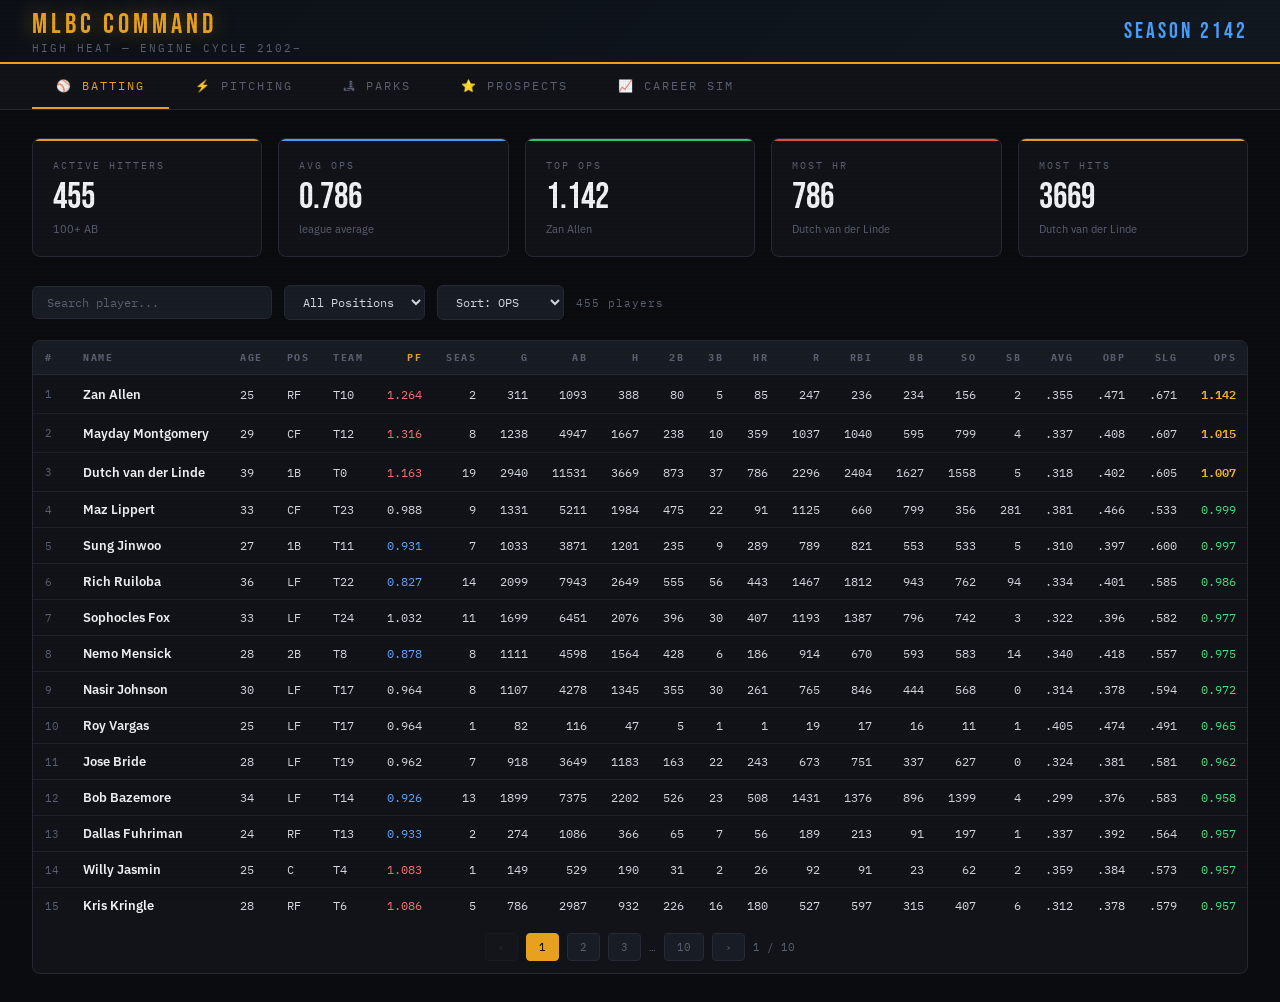
==== commit c69365ae: "Add Flask build server + season history + rename to High Heat" ====
--- a/index.html
+++ b/index.html
@@ -162,7 +162,7 @@
 <div class="header">
   <div>
     <div class="header-logo">MLBC COMMAND</div>
-    <div class="header-sub">Hardball Heaven &mdash; Engine Cycle 2102&ndash;</div>
+    <div class="header-sub">High Heat &mdash; Engine Cycle 2102&ndash;</div>
   </div>
   <div class="header-season">SEASON 2142</div>
 </div>
